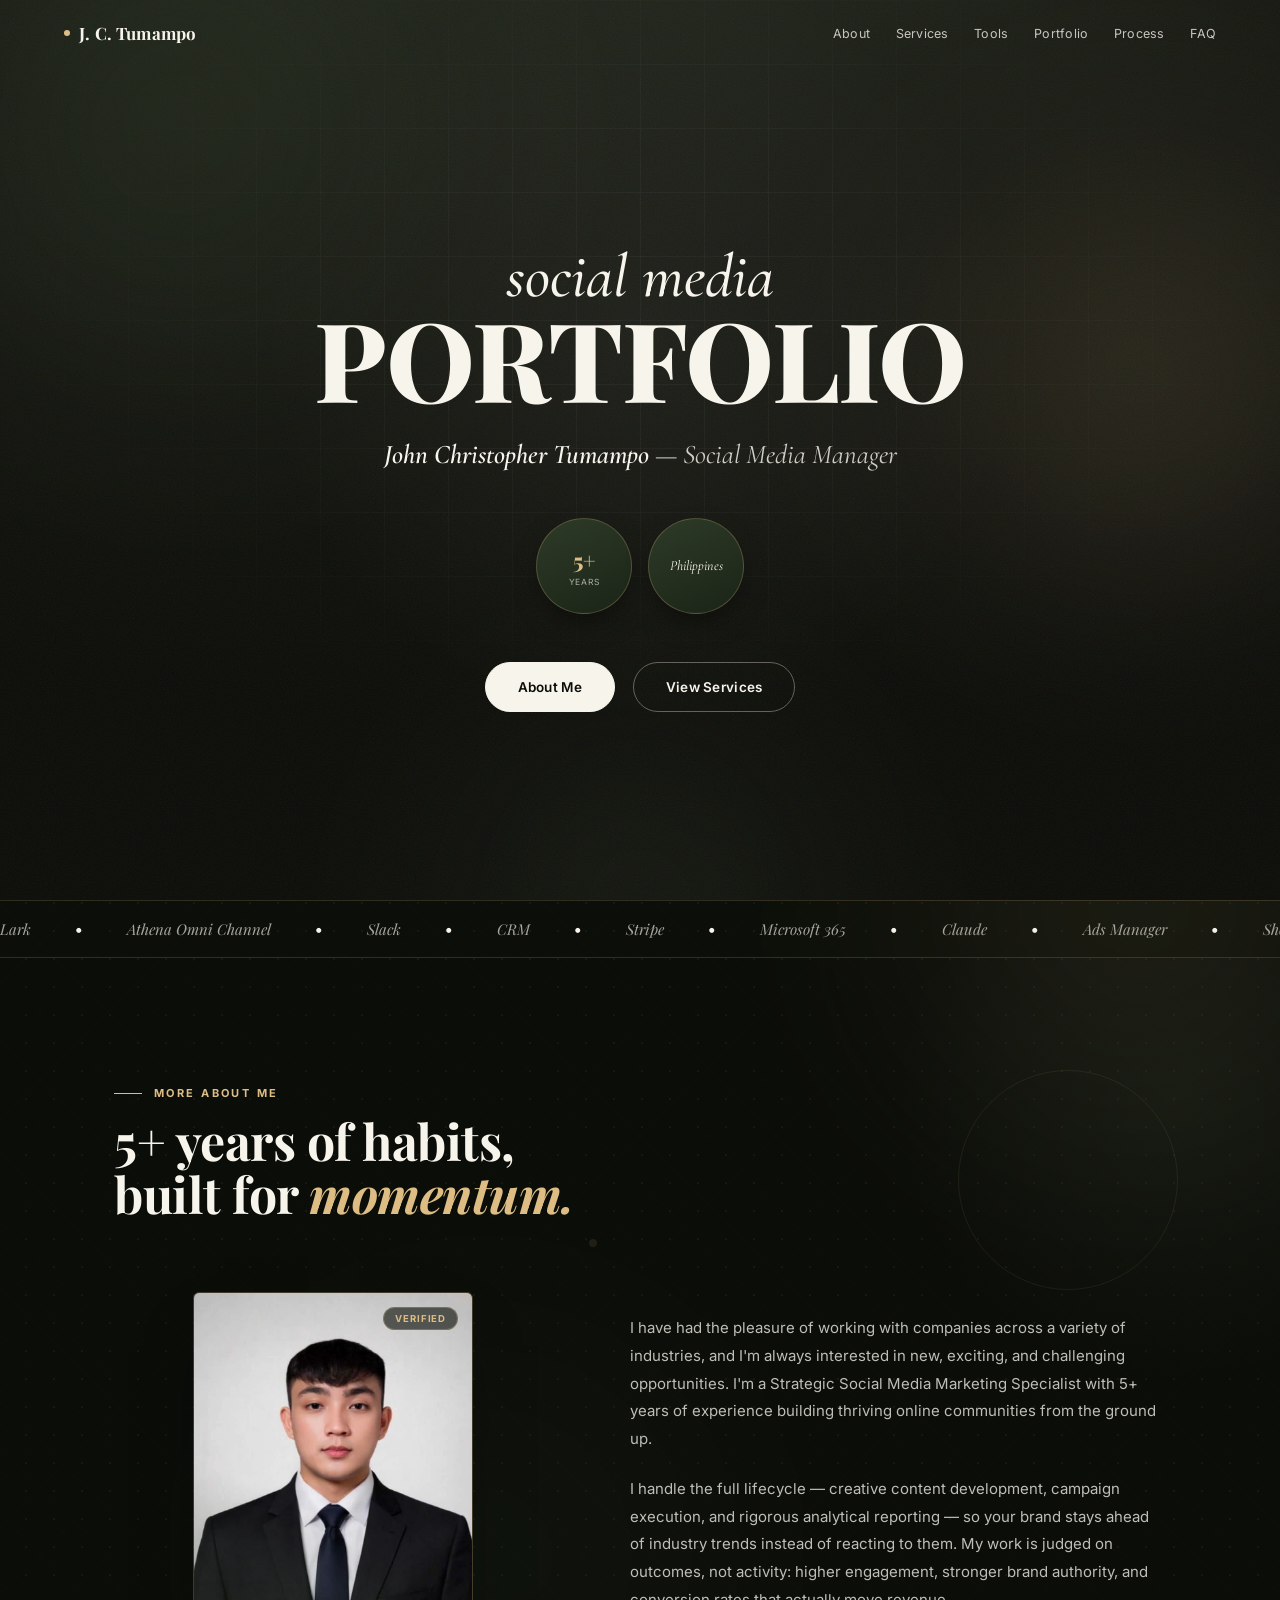
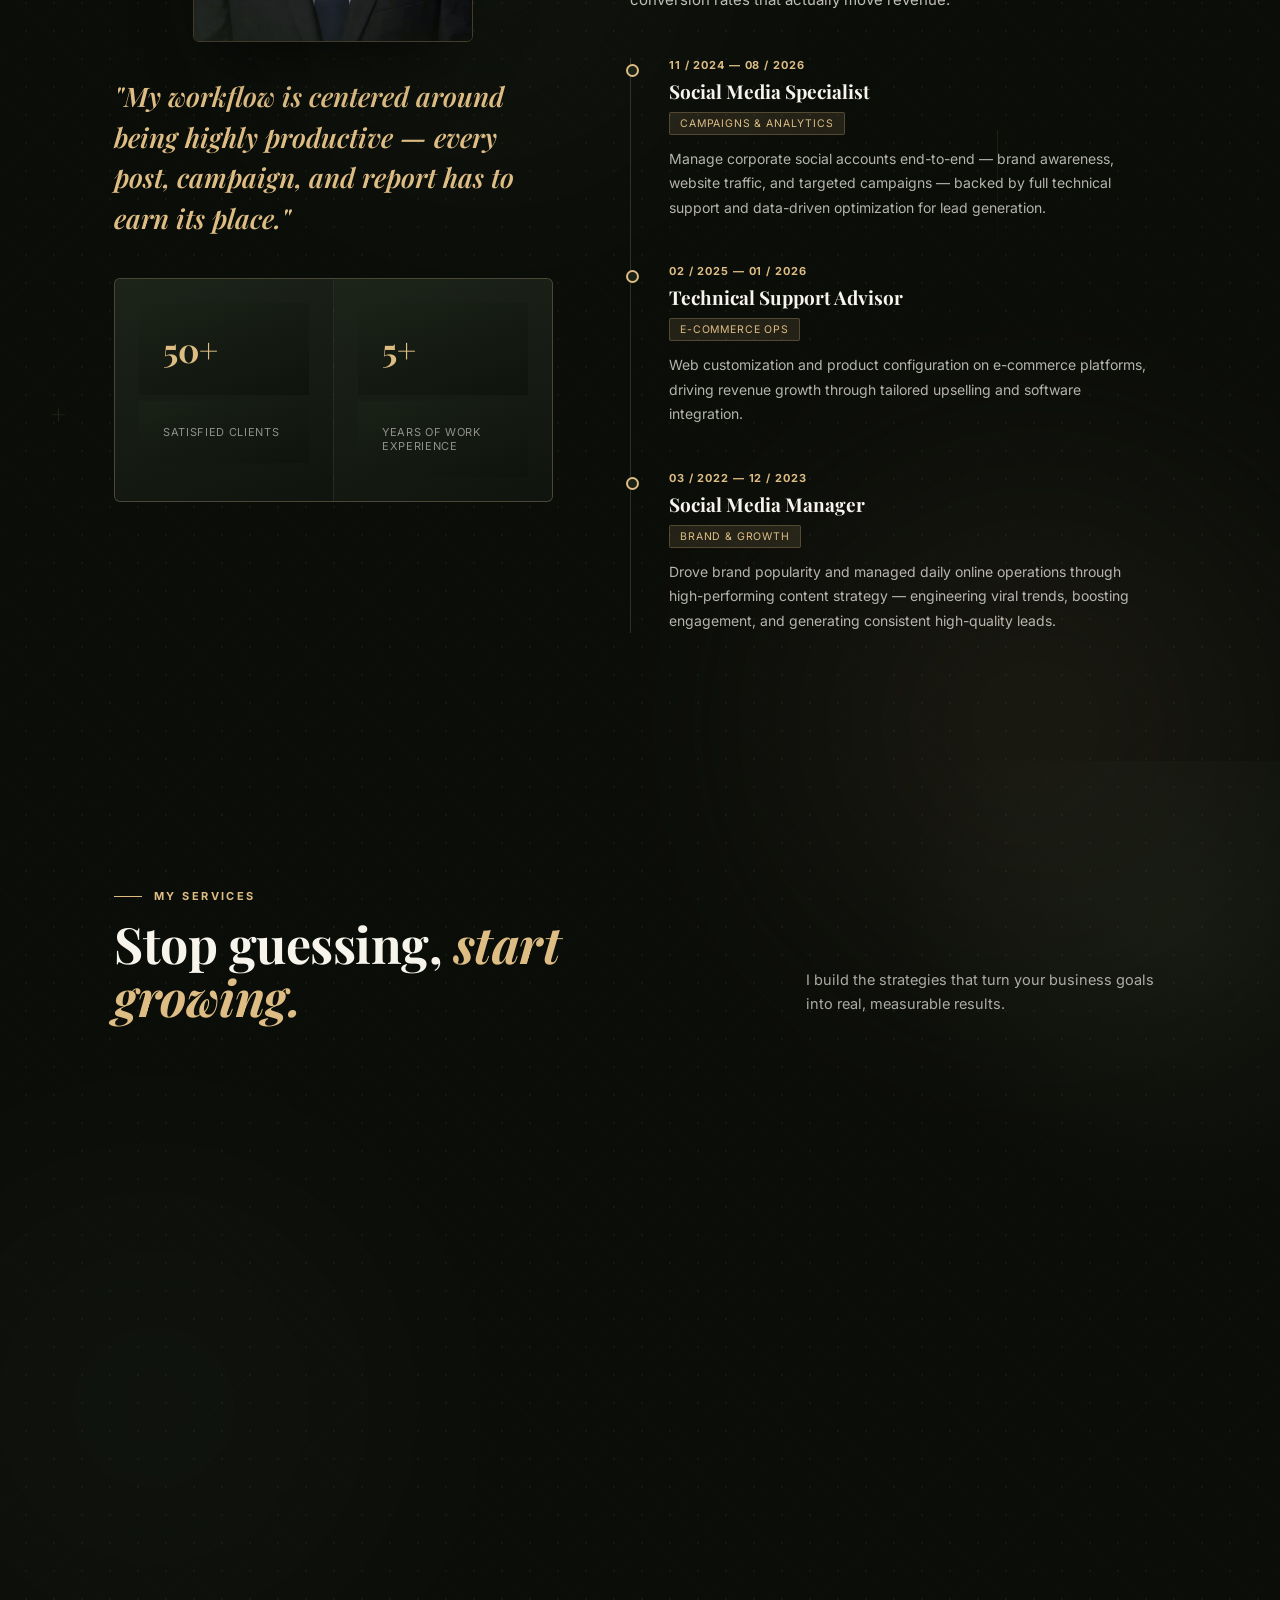
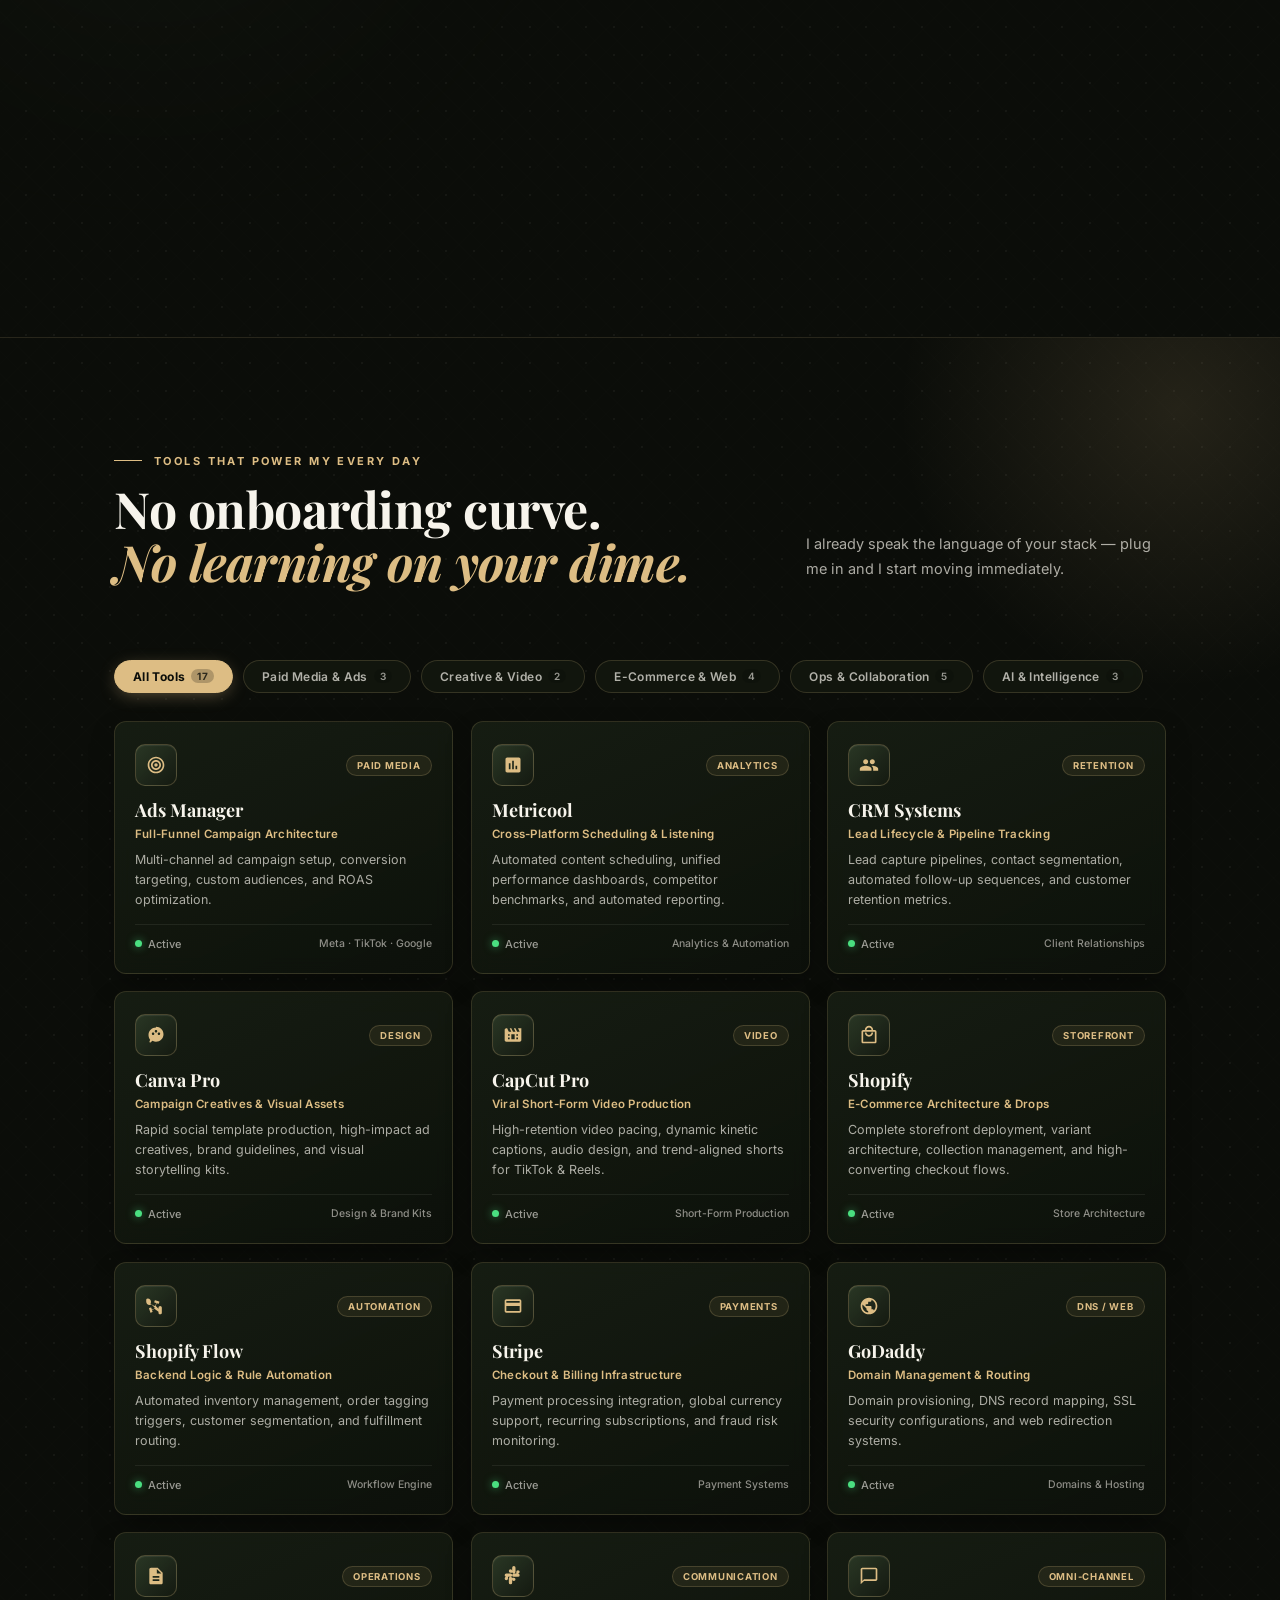
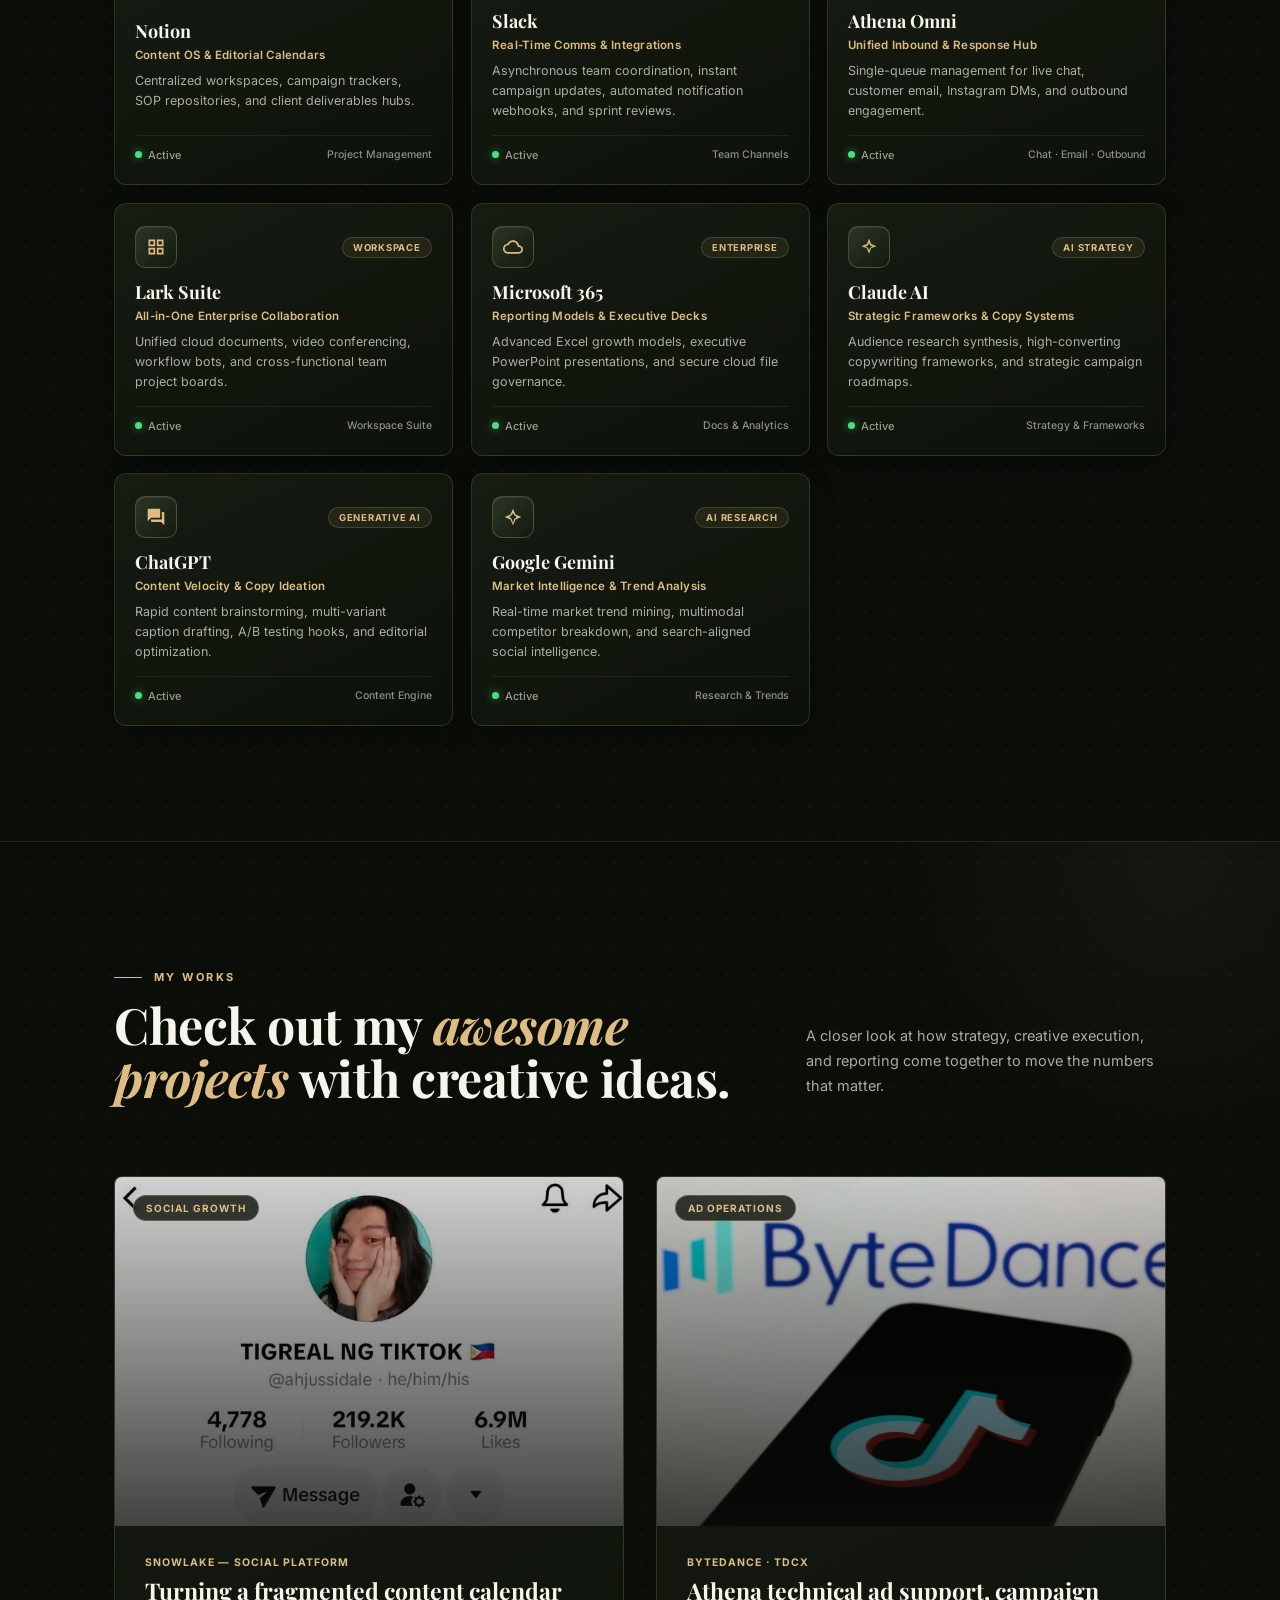
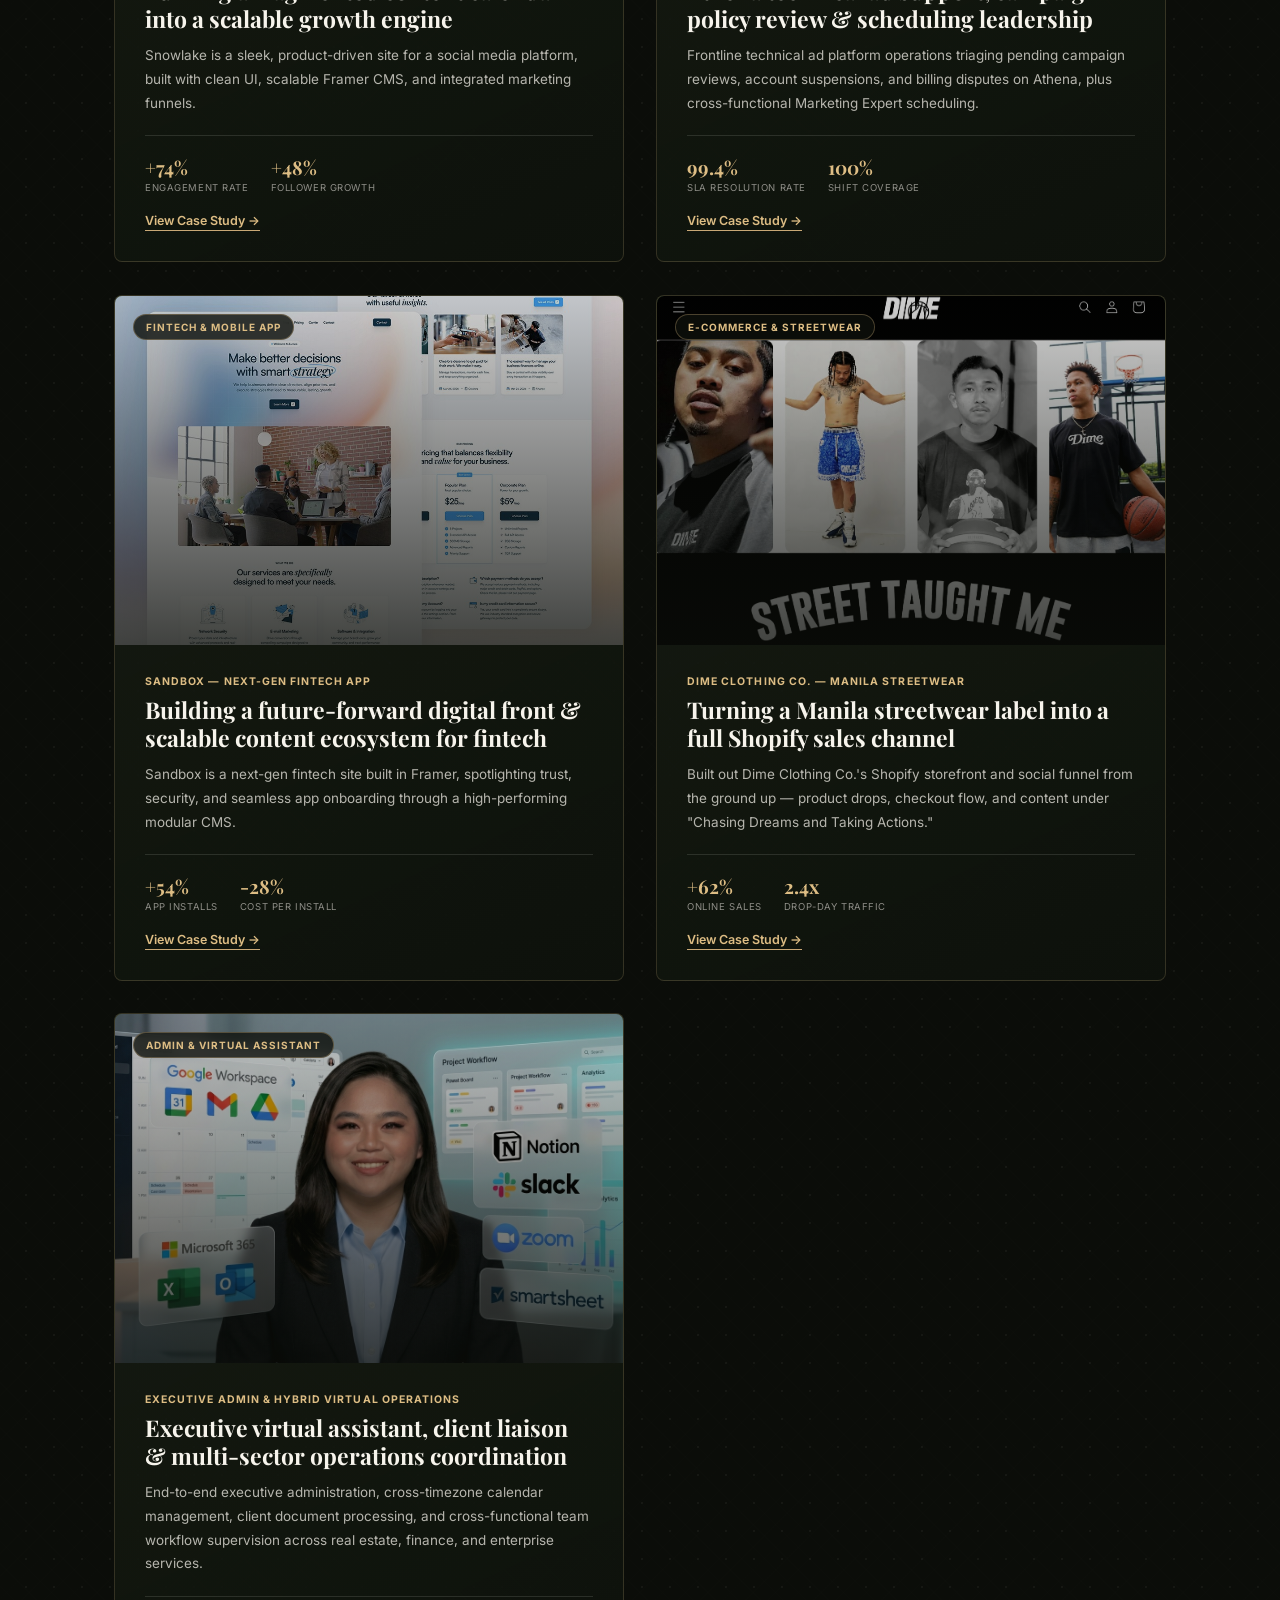
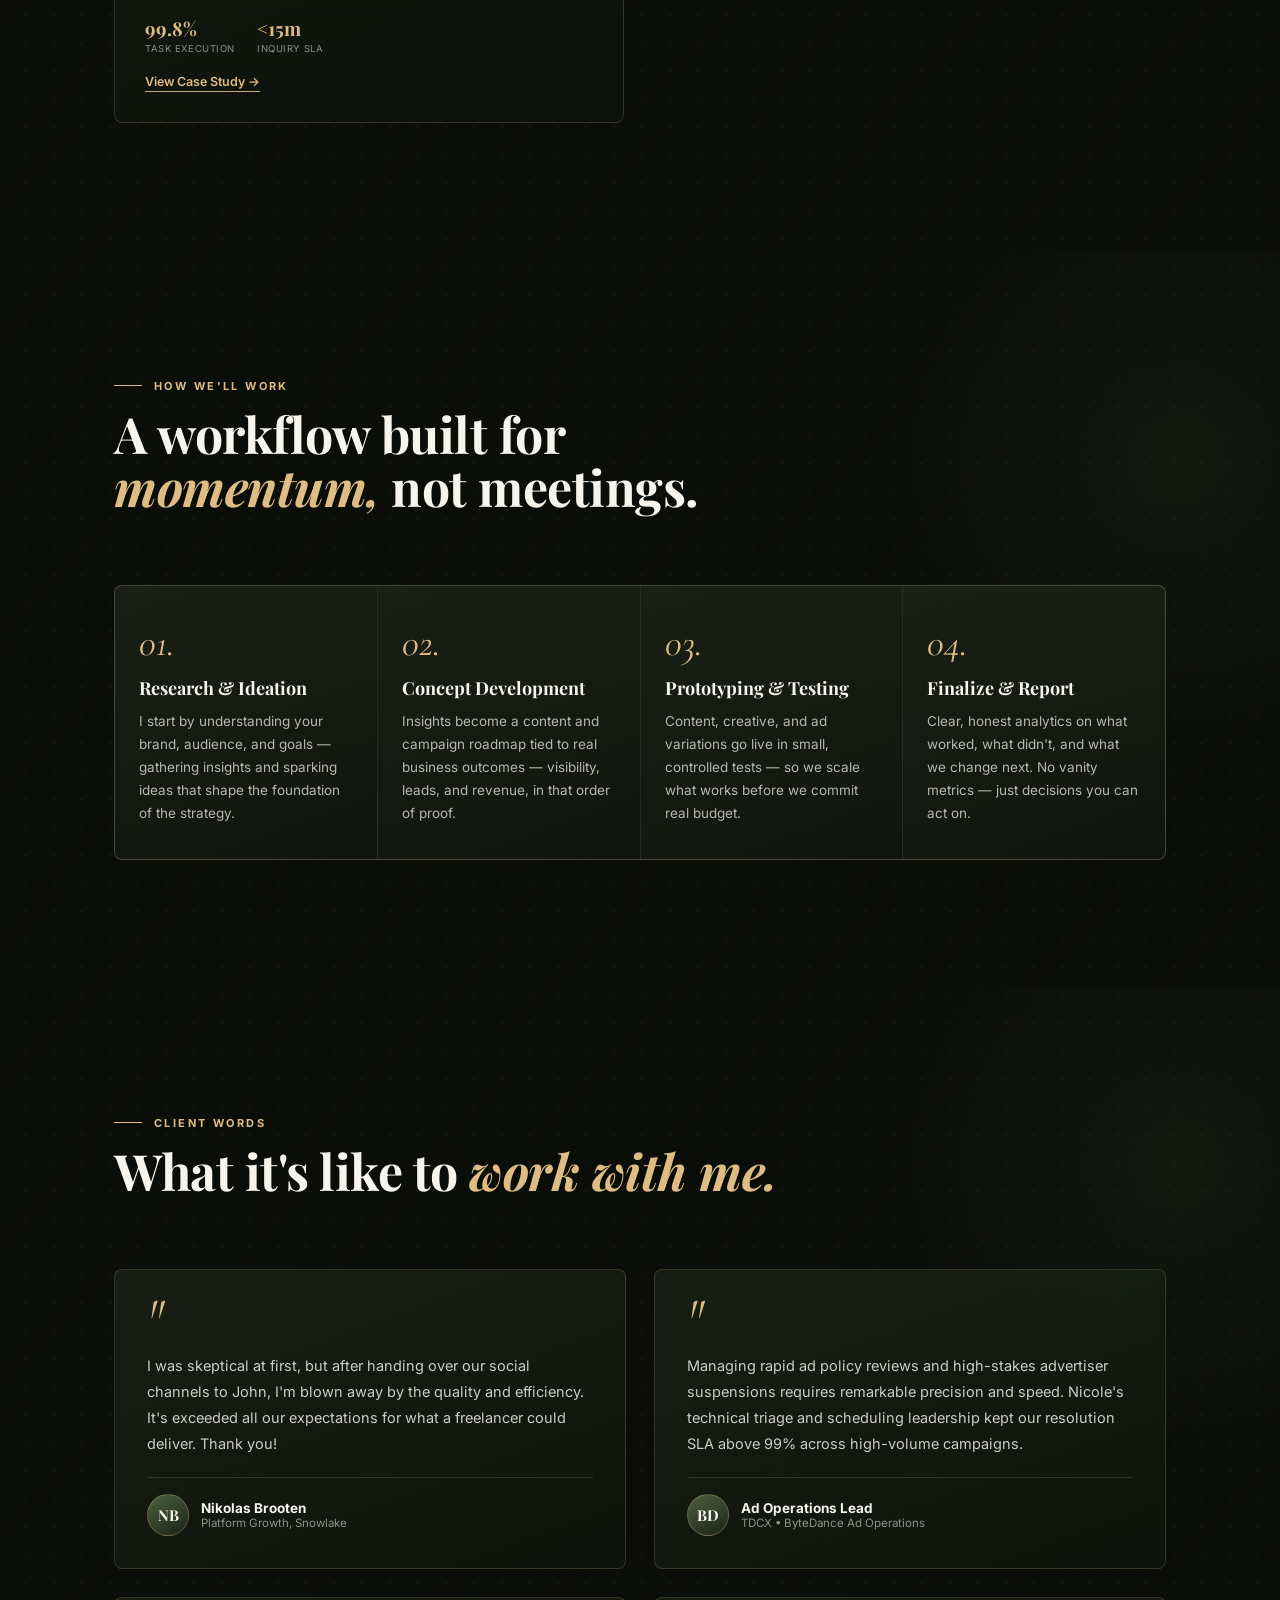
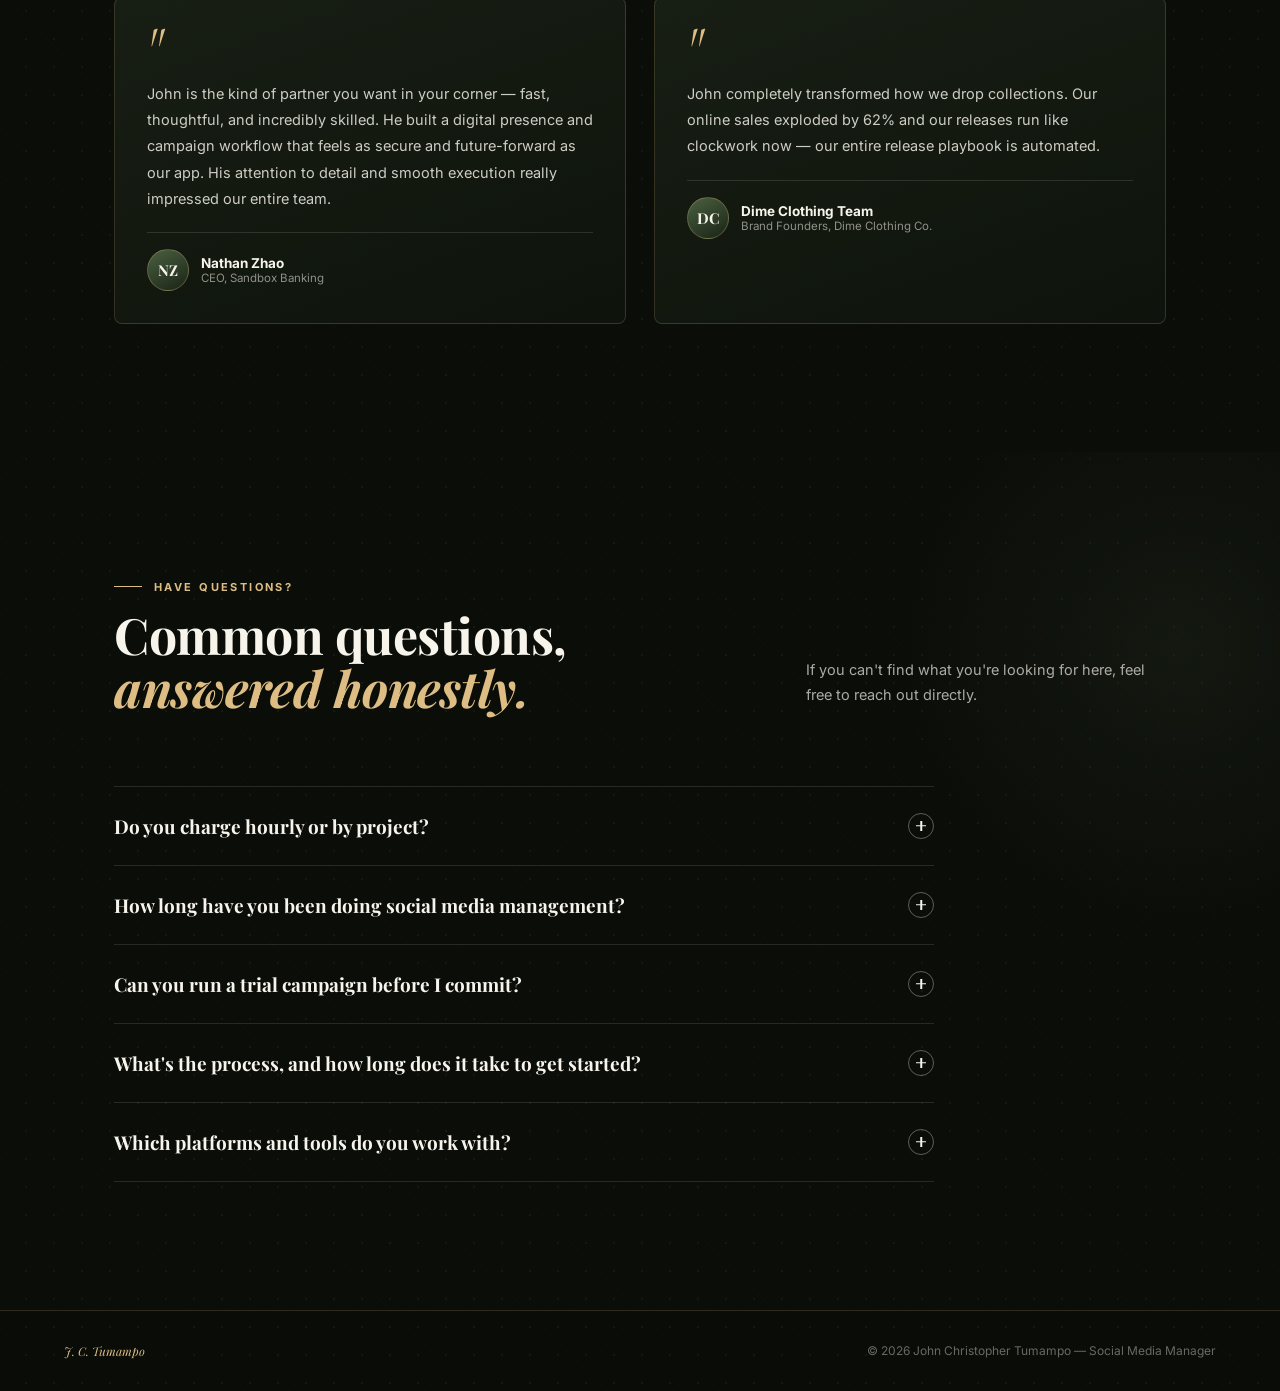
==== index.html @ a12c19e8 "commit" ====
<!DOCTYPE html>
<html lang="en">
<head>
<meta charset="UTF-8">
<meta name="viewport" content="width=device-width, initial-scale=1.0">
<title>John Christopher Tumampo — Social Media Manager</title>
<meta name="description" content="John Christopher Tumampo — freelance Social Media Manager based in the Philippines. Strategy, growth systems, and campaign execution that turn attention into revenue.">
<link rel="preconnect" href="https://fonts.googleapis.com">
<link rel="preconnect" href="https://fonts.gstatic.com" crossorigin>
<link href="https://fonts.googleapis.com/css2?family=Playfair+Display:ital,wght@0,500;0,600;0,700;0,800;1,500;1,600&family=Inter:wght@400;500;600;700;800&family=Cormorant+Garamond:ital,wght@0,500;1,500&display=swap" rel="stylesheet">
<style>
:root{
  --ink:#0B0D09;
  --dark-base:#0B0D09;
  --dark-surface:#141812;
  --dark-card:rgba(24,30,20,.85);
  --moss:#4A6140;
  --moss-light:#68865B;
  --moss-deep:#1A2316;
  --paper:#0B0D09;
  --paper-white:#F7F4EC;
  --brass:#C9A876;
  --brass-bright:#DDBD84;
  --text-main:#F7F4EC;
  --text-muted:rgba(247,244,236,.76);
  --text-sub:rgba(247,244,236,.55);
  --line:rgba(247,244,236,.12);
  --line-lt:rgba(247,244,236,.18);
  --line-brass:rgba(221,189,132,.22);
  --display:'Playfair Display', serif;
  --script:'Cormorant Garamond', serif;
  --body:'Inter', sans-serif;
  --ease:cubic-bezier(.19,1,.22,1);
}
*{margin:0;padding:0;box-sizing:border-box}
html{scroll-behavior:smooth}
body{
  background:#0B0D09;
  color:var(--text-main);
  font-family:var(--body);
  -webkit-font-smoothing:antialiased;
  overflow-x:hidden;
  position:relative;
}
::selection{background:var(--brass-bright);color:var(--ink)}
img{max-width:100%;display:block}
a{color:inherit;text-decoration:none}
button{font-family:inherit}

@media (prefers-reduced-motion: reduce){
  *,*::before,*::after{animation-duration:.01ms!important;transition-duration:.01ms!important}
}

.wrap{max-width:1180px;margin:0 auto;padding:0 clamp(24px,5vw,64px)}

/* ============ global ambient background (unified dark atmosphere) ============ */
.bg-ambient{position:absolute;top:0;left:0;right:0;height:100%;z-index:0;pointer-events:none;overflow:hidden}
.bg-ambient .dotgrid{position:absolute;inset:-10%;
  background-image:radial-gradient(rgba(247,244,236,.14) 1.2px, transparent 1.2px);
  background-size:28px 28px;opacity:.32}
.bg-ambient .weave{position:absolute;inset:-10%;opacity:.22;
  background-image:repeating-linear-gradient(45deg, rgba(247,244,236,.025) 0px, rgba(247,244,236,.025) 1px, transparent 1px, transparent 16px),
    repeating-linear-gradient(-45deg, rgba(247,244,236,.02) 0px, rgba(247,244,236,.02) 1px, transparent 1px, transparent 16px)}
.bg-ambient .blob{position:absolute;border-radius:50%;filter:blur(110px);opacity:.42}
.bg-ambient .blob-1{width:56vw;height:56vw;left:-16vw;top:6vh;background:radial-gradient(circle, rgba(58,74,50,.55), transparent 70%);
  animation:bgDrift1 34s ease-in-out infinite}
.bg-ambient .blob-2{width:50vw;height:50vw;right:-14vw;top:65vh;background:radial-gradient(circle, rgba(201,168,118,.3), transparent 70%);
  animation:bgDrift2 40s ease-in-out infinite}
.bg-ambient .blob-3{width:46vw;height:46vw;left:15vw;top:140vh;background:radial-gradient(circle, rgba(58,74,50,.45), transparent 70%);
  animation:bgDrift3 36s ease-in-out infinite}
.bg-ambient .blob-4{width:54vw;height:54vw;right:-8vw;top:220vh;background:radial-gradient(circle, rgba(201,168,118,.28), transparent 70%);
  animation:bgDrift1 38s ease-in-out infinite reverse}
.bg-ambient .blob-5{width:48vw;height:48vw;left:-12vw;top:300vh;background:radial-gradient(circle, rgba(58,74,50,.45), transparent 70%);
  animation:bgDrift2 44s ease-in-out infinite}
@keyframes bgDrift1{0%,100%{transform:translate(0,0) scale(1)}50%{transform:translate(5vw,4vh) scale(1.1)}}
@keyframes bgDrift2{0%,100%{transform:translate(0,0) scale(1)}50%{transform:translate(-4vw,-5vh) scale(1.08)}}
@keyframes bgDrift3{0%,100%{transform:translate(0,0) scale(1)}50%{transform:translate(4vw,-4vh) scale(1.12)}}

/* ============ texture layer ============ */
.grain{position:fixed;inset:0;pointer-events:none;z-index:200;opacity:.04;mix-blend-mode:overlay;
  background-image:url("data:image/svg+xml,%3Csvg xmlns='http://www.w3.org/2000/svg' width='120' height='120'%3E%3Cfilter id='n'%3E%3CfeTurbulence type='fractalNoise' baseFrequency='0.85' numOctaves='2' stitchTiles='stitch'/%3E%3C/filter%3E%3Crect width='100%25' height='100%25' filter='url(%23n)'/%3E%3C/svg%3E")}

/* ============ nav ============ */
.nav{position:fixed;top:0;left:0;right:0;z-index:100;
  display:flex;align-items:center;justify-content:space-between;
  padding:22px clamp(24px,5vw,64px);
  transition:background .4s var(--ease),border-color .4s var(--ease), backdrop-filter .4s, color .4s var(--ease);
  border-bottom:1px solid transparent;color:var(--paper-white)
}
.nav.scrolled{background:rgba(11,13,9,.88);backdrop-filter:blur(16px);-webkit-backdrop-filter:blur(16px);
  border-bottom:1px solid rgba(247,244,236,.1);color:var(--paper-white)}
.nav-mark{font-family:var(--display);font-weight:700;font-size:17px;letter-spacing:.01em;display:flex;align-items:center;gap:9px}
.nav-mark .dot{width:6px;height:6px;border-radius:50%;background:var(--brass-bright);transition:background .4s var(--ease)}
.nav.scrolled .nav-mark .dot{background:var(--brass-bright)}
.nav-links{display:flex;align-items:center;gap:clamp(14px,2vw,28px)}
.nav-links a{font-size:12.5px;letter-spacing:.02em;color:inherit;opacity:.78;transition:all .25s;white-space:nowrap}
.nav-links a:hover{opacity:1;color:var(--brass-bright)}
.nav-cta{border:1px solid var(--brass-bright);padding:9px 20px;border-radius:999px;font-size:12.5px;font-weight:600;
  letter-spacing:.03em;color:var(--brass-bright);transition:all .3s var(--ease)}
.nav-cta:hover{background:var(--brass-bright);color:var(--ink)}
.nav-toggle{display:none}
@media (max-width:1080px){
  .nav-links{position:fixed;top:0;right:0;bottom:0;width:min(78vw,320px);background:rgba(14,18,13,.98);backdrop-filter:blur(18px);
    flex-direction:column;align-items:flex-start;justify-content:center;gap:24px;padding:0 40px;
    transform:translateX(100%);transition:transform .45s var(--ease);z-index:99;border-left:1px solid rgba(221,189,132,.2)}
  .nav-links.open{transform:translateX(0)}
  .nav-links a{color:var(--paper-white)!important;opacity:.82;font-size:16px}
  .nav-links .nav-cta{border-color:var(--brass-bright);color:var(--brass-bright)!important;order:99}
  .nav-toggle{display:flex;flex-direction:column;gap:5px;cursor:pointer;z-index:101;padding:6px}
  .nav-toggle span{width:22px;height:1.5px;background:currentColor;transition:all .3s}
  .nav-toggle.open span:nth-child(1){transform:translateY(6.5px) rotate(45deg)}
  .nav-toggle.open span:nth-child(2){opacity:0}
  .nav-toggle.open span:nth-child(3){transform:translateY(-6.5px) rotate(-45deg)}
}

/* ============ availability chip ============ */
.avail-chip{display:inline-flex;align-items:center;gap:9px;font-size:10.5px;font-weight:700;
  letter-spacing:.14em;text-transform:uppercase;color:var(--brass-bright);background:rgba(221,189,132,.12);
  padding:8px 16px;border-radius:999px;border:1px solid rgba(221,189,132,.25)}
.avail-chip .pulse{width:7px;height:7px;border-radius:50%;background:var(--brass-bright);position:relative}
.avail-chip .pulse::after{content:"";position:absolute;inset:-4px;border-radius:50%;border:1px solid var(--brass-bright);
  animation:pulse 2s ease-out infinite}
@keyframes pulse{0%{transform:scale(.5);opacity:1}100%{transform:scale(1.8);opacity:0}}

/* ============ hero — dark, ambient, centered ============ */
.hero{position:relative;min-height:100svh;display:flex;flex-direction:column;align-items:center;justify-content:center;
  padding:150px clamp(20px,5vw,64px) 90px;overflow:hidden;
  background:radial-gradient(ellipse 140% 90% at 50% -10%, #22271c 0%, #14160f 42%, #0B0C08 100%);
  text-align:center;isolation:isolate}

/* animated smoke/grain layers */
.hero-fx{position:absolute;inset:0;z-index:0;pointer-events:none;overflow:hidden}
.hero-fx .smoke{position:absolute;border-radius:50%;filter:blur(70px);opacity:.55;mix-blend-mode:screen}
.hero-fx .smoke-1{width:56vw;height:56vw;left:-14vw;top:-18vw;background:radial-gradient(circle,rgba(58,74,50,.55),transparent 70%);
  animation:drift1 26s ease-in-out infinite}
.hero-fx .smoke-2{width:46vw;height:46vw;right:-12vw;top:6vw;background:radial-gradient(circle,rgba(201,168,118,.28),transparent 70%);
  animation:drift2 32s ease-in-out infinite}
.hero-fx .smoke-3{width:40vw;height:40vw;left:30vw;bottom:-20vw;background:radial-gradient(circle,rgba(58,74,50,.4),transparent 70%);
  animation:drift3 22s ease-in-out infinite}
@keyframes drift1{0%,100%{transform:translate(0,0) scale(1)}50%{transform:translate(6vw,4vw) scale(1.12)}}
@keyframes drift2{0%,100%{transform:translate(0,0) scale(1)}50%{transform:translate(-5vw,5vw) scale(1.08)}}
@keyframes drift3{0%,100%{transform:translate(0,0) scale(1)}50%{transform:translate(3vw,-3vw) scale(1.1)}}
.hero-fx .grid-fade{position:absolute;inset:0;
  background-image:linear-gradient(rgba(247,244,236,.035) 1px,transparent 1px),linear-gradient(90deg,rgba(247,244,236,.035) 1px,transparent 1px);
  background-size:64px 64px;
  mask-image:radial-gradient(ellipse 70% 60% at 50% 35%, #000 30%, transparent 75%)}
.hero-fx .spot{position:absolute;width:900px;height:900px;left:50%;top:38%;transform:translate(-50%,-50%);
  background:radial-gradient(circle, rgba(247,244,236,.05), transparent 60%);pointer-events:none}
.hero-fx .noise{position:absolute;inset:0;opacity:.05;mix-blend-mode:overlay;
  background-image:url("data:image/svg+xml,%3Csvg xmlns='http://www.w3.org/2000/svg' width='120' height='120'%3E%3Cfilter id='n'%3E%3CfeTurbulence type='fractalNoise' baseFrequency='0.85' numOctaves='2' stitchTiles='stitch'/%3E%3C/filter%3E%3Crect width='100%25' height='100%25' filter='url(%23n)'/%3E%3C/svg%3E")}

/* floating particles */
.hero-particle{position:absolute;border-radius:50%;background:var(--brass-bright);pointer-events:none;opacity:0}
@keyframes floatUp{
  0%{transform:translateY(0) translateX(0);opacity:0}
  10%{opacity:.7}
  90%{opacity:.4}
  100%{transform:translateY(-120px) translateX(var(--dx,20px));opacity:0}
}

.hero h1{position:relative;z-index:3;font-family:var(--display);font-weight:800;line-height:.94;letter-spacing:-.015em;
  font-size:clamp(46px,8.6vw,118px);margin-top:0;color:var(--paper-white);
  opacity:0;animation:rise .9s var(--ease) forwards .1s}
.hero h1 .script{display:block;font-style:italic;font-family:var(--script);font-weight:500;font-size:.56em;
  color:var(--paper-white);letter-spacing:0}
.hero h1 .lit{color:var(--brass-bright)}

.hero-lede{position:relative;z-index:3;margin-top:26px;font-family:var(--script);font-style:italic;
  font-size:clamp(19px,2.3vw,27px);line-height:1.4;color:rgba(247,244,236,.82);
  max-width:640px;opacity:0;animation:rise .9s var(--ease) forwards .26s}
.hero-lede b{font-style:italic;font-weight:600;color:var(--paper-white)}

.hero-stats-row{position:relative;z-index:3;display:flex;align-items:center;justify-content:center;gap:16px;
  margin-top:44px;flex-wrap:wrap;opacity:0;animation:rise .9s var(--ease) forwards .4s}
.hero-stat-circle{width:96px;height:96px;border-radius:50%;background:linear-gradient(155deg, #2D3A27, #1A2316);
  display:flex;flex-direction:column;align-items:center;justify-content:center;flex-shrink:0;
  box-shadow:0 12px 30px -10px rgba(0,0,0,.6);border:1px solid rgba(221,189,132,.25);transition:transform .4s var(--ease);cursor:default}
.hero-stat-circle:hover{transform:translateY(-6px) scale(1.04);border-color:var(--brass-bright)}
.hero-stat-circle .num{font-family:var(--display);font-weight:800;font-size:22px;color:var(--brass-bright)}
.hero-stat-circle .lbl{font-size:8.5px;letter-spacing:.08em;text-transform:uppercase;color:rgba(247,244,236,.65);margin-top:2px}
.hero-stat-circle.script{background:linear-gradient(155deg, #2D3A27, #1A2316);font-family:var(--script);
  font-style:italic;font-size:14px;color:var(--paper-white);padding:8px}

.hero-actions{position:relative;z-index:3;margin-top:48px;display:flex;align-items:center;gap:18px;flex-wrap:wrap;justify-content:center;
  opacity:0;animation:rise .9s var(--ease) forwards .52s}
.hero-actions .btn-solid{background:var(--paper-white);color:var(--ink);border-color:var(--paper-white);
  border-radius:999px;padding:16px 32px}
.hero-actions .btn-solid:hover{background:transparent;color:var(--paper-white);border-color:rgba(247,244,236,.6)}
.hero-actions .btn-outline{border:1px solid rgba(247,244,236,.35);color:var(--paper-white);border-radius:999px;
  padding:16px 32px;font-size:13.5px;font-weight:600;letter-spacing:.02em;transition:all .35s var(--ease)}
.hero-actions .btn-outline:hover{border-color:var(--brass-bright);color:var(--brass-bright);background:rgba(221,189,132,.08)}

.scroll-cue{position:absolute;bottom:28px;left:50%;transform:translateX(-50%);z-index:3;
  display:flex;flex-direction:column;align-items:center;gap:10px;opacity:0;animation:fadeIn 1s var(--ease) forwards 1.1s}
.scroll-cue span{font-size:9.5px;letter-spacing:.18em;text-transform:uppercase;color:rgba(247,244,236,.5)}
.scroll-cue .line{width:1px;height:34px;background:linear-gradient(rgba(247,244,236,.5),transparent);position:relative;overflow:hidden}
.scroll-cue .line::after{content:"";position:absolute;top:-100%;left:0;width:100%;height:100%;background:var(--brass-bright);
  animation:scrollLine 2.2s ease-in-out infinite}
@keyframes scrollLine{0%{top:-100%}60%{top:100%}100%{top:100%}}

.btn-solid{background:var(--paper-white);color:var(--ink);padding:15px 30px;border-radius:999px;
  font-size:13.5px;font-weight:600;letter-spacing:.02em;transition:all .35s var(--ease);
  display:inline-flex;align-items:center;gap:10px;border:1px solid var(--paper-white);cursor:pointer}
.btn-solid:hover{background:transparent;color:var(--paper-white)}
.btn-text{font-size:13.5px;font-weight:600;letter-spacing:.02em;display:inline-flex;align-items:center;gap:8px;
  border-bottom:1px solid var(--brass-bright);color:var(--paper-white);padding-bottom:3px;transition:opacity .3s}
.btn-text:hover{opacity:.7}

@keyframes rise{to{opacity:1;transform:none}}
.hero-lede,.hero-stats-row,.hero-actions{transform:translateY(18px)}
.hero h1{transform:translateY(24px)}
@keyframes fadeIn{to{opacity:1}}

@media (max-width:640px){
  .hero-stat-circle{width:78px;height:78px}
}

/* ============ marquee tools strip ============ */
.marquee-strip{background:rgba(12,15,10,.95);color:var(--paper-white);padding:18px 0;overflow:hidden;
  border-top:1px solid rgba(221,189,132,.18);border-bottom:1px solid rgba(221,189,132,.18)}
.marquee-track{display:flex;width:max-content;animation:scroll 38s linear infinite;gap:0}
.marquee-track:hover{animation-play-state:paused}
.marquee-seg{display:flex;align-items:center;gap:44px;padding-right:44px}
.marquee-seg span{font-family:var(--display);font-style:italic;font-size:15px;color:rgba(247,244,236,.65);
  white-space:nowrap;display:flex;align-items:center;gap:44px}
.marquee-seg span b{font-style:normal;font-weight:700;color:var(--brass-bright);font-family:var(--body);
  font-size:11.5px;letter-spacing:.1em;text-transform:uppercase}
@keyframes scroll{to{transform:translateX(-50%)}}

/* ============ section scaffolding ============ */
section{position:relative;padding:clamp(80px,10vw,140px) 0;overflow:hidden}
section::before{content:"";position:absolute;width:44vw;height:44vw;border-radius:50%;pointer-events:none;
  background:radial-gradient(circle, rgba(58,74,50,.18), transparent 70%);z-index:0;
  top:-10%;right:-14%;animation:sectionDrift 30s ease-in-out infinite}
section.toolkit::before{background:radial-gradient(circle, rgba(221,189,132,.12), transparent 70%)}
@keyframes sectionDrift{0%,100%{transform:translate(0,0)}50%{transform:translate(-4%,5%)}}
section > .wrap{position:relative;z-index:1}
.sec-head{display:flex;align-items:flex-end;justify-content:space-between;gap:24px;margin-bottom:clamp(48px,6vw,72px);
  flex-wrap:wrap}
.sec-eyebrow{display:flex;align-items:center;gap:12px;font-size:11px;font-weight:700;letter-spacing:.22em;
  text-transform:uppercase;color:var(--brass-bright)}
.sec-eyebrow::before{content:"";width:28px;height:1px;background:var(--brass-bright);transition:width .5s var(--ease)}
.sec-head:hover .sec-eyebrow::before{width:44px}
.sec-title{font-family:var(--display);font-weight:700;font-size:clamp(30px,4vw,50px);line-height:1.06;
  letter-spacing:-.01em;margin-top:14px;max-width:640px;color:var(--paper-white)}
.sec-title em{font-style:italic;color:var(--brass-bright)}
.sec-sub{max-width:360px;font-size:14.5px;line-height:1.7;color:rgba(247,244,236,.68);padding-bottom:6px}

.reveal{opacity:0;transform:translateY(28px);transition:opacity .8s var(--ease),transform .8s var(--ease)}
.reveal.on{opacity:1;transform:none}

/* ============ about ============ */
.about{background:transparent;position:relative;overflow:hidden}
.about-fx{position:absolute;inset:0;z-index:0;pointer-events:none;overflow:hidden}
.af{position:absolute;opacity:.35}
.af-ring{width:220px;height:220px;border-radius:50%;border:1px solid rgba(221,189,132,.25);
  top:8%;right:8%;animation:afDrift1 24s ease-in-out infinite}
.af-plus{top:74%;left:4%;font-family:var(--display);font-size:26px;font-weight:700;color:rgba(221,189,132,.35);
  animation:afDrift2 18s ease-in-out infinite}
.af-dot{width:8px;height:8px;border-radius:50%;background:rgba(221,189,132,.3);
  top:20%;left:46%;animation:afDrift3 20s ease-in-out infinite}
.af-line{width:1px;height:120px;background:linear-gradient(rgba(221,189,132,.3), transparent);
  top:55%;right:22%;animation:afDrift1 26s ease-in-out infinite reverse}
@keyframes afDrift1{0%,100%{transform:translate(0,0) rotate(0deg)}50%{transform:translate(-14px,16px) rotate(6deg)}}
@keyframes afDrift2{0%,100%{transform:translate(0,0)}50%{transform:translate(10px,-14px)}}
@keyframes afDrift3{0%,100%{transform:translate(0,0) scale(1)}50%{transform:translate(-10px,10px) scale(1.4)}}
@media (max-width:820px){.af-ring{width:140px;height:140px}}
.about-grid{display:grid;grid-template-columns:.9fr 1.1fr;gap:clamp(40px,6vw,90px);align-items:start;position:relative;z-index:1}
.about-photo{position:relative;width:100%;max-width:280px;aspect-ratio:4/5;border-radius:6px;overflow:hidden;
  margin:0 auto 34px auto;box-shadow:0 30px 60px -24px rgba(0,0,0,.6);border:1px solid rgba(221,189,132,.25)}
.about-photo img{width:100%;height:100%;object-fit:cover;object-position:center;display:block;filter:grayscale(.04) contrast(1.04);
  transition:transform .6s var(--ease),filter .6s var(--ease)}
.about-photo:hover img{transform:scale(1.04);filter:grayscale(0) contrast(1.06)}
.about-photo::after{content:"";position:absolute;inset:0;pointer-events:none;
  background:linear-gradient(200deg, transparent 60%, rgba(58,74,50,.35) 100%)}
.about-photo::before{content:"Verified";position:absolute;top:14px;right:14px;z-index:2;font-size:9.5px;
  letter-spacing:.1em;text-transform:uppercase;font-weight:700;color:var(--brass-bright);
  background:rgba(18,20,15,.65);backdrop-filter:blur(6px);padding:5px 11px;border-radius:999px;
  border:1px solid rgba(221,189,132,.3)}
.about-lead{font-family:var(--display);font-weight:600;font-style:italic;font-size:clamp(21px,2.2vw,27px);
  line-height:1.5;color:var(--brass-bright)}
.about-body{margin-top:22px;font-size:15px;line-height:1.85;color:rgba(247,244,236,.76)}
.about-stats{display:grid;grid-template-columns:1fr 1fr;gap:1px;background:rgba(247,244,236,.12);margin-top:40px;
  border:1px solid rgba(221,189,132,.2);border-radius:6px;overflow:hidden}
.about-stats div{background:linear-gradient(160deg, rgba(26,34,22,.8), rgba(15,19,13,.95));padding:24px;transition:all .35s var(--ease)}
.about-stats div:hover{background:rgba(35,46,30,.95);transform:translateY(-2px)}
.about-stats .num{font-family:var(--display);font-size:clamp(26px,2.6vw,34px);font-weight:700;color:var(--brass-bright)}
.about-stats .lbl{margin-top:6px;font-size:11px;letter-spacing:.06em;text-transform:uppercase;color:rgba(247,244,236,.55)}

.timeline{border-left:1px solid rgba(247,244,236,.15);padding-left:clamp(24px,3vw,40px);display:flex;flex-direction:column;gap:0}
.tl-item{position:relative;padding-bottom:clamp(32px,4vw,44px)}
.tl-item:last-child{padding-bottom:0}
.tl-item::before{content:"";position:absolute;left:calc(-1 * clamp(24px,3vw,40px) - 5px);top:6px;
  width:9px;height:9px;border-radius:50%;background:var(--moss-deep);border:2px solid var(--brass-bright)}
.tl-dates{font-family:var(--body);font-size:11px;letter-spacing:.08em;text-transform:uppercase;color:var(--brass-bright);font-weight:700}
.tl-role{font-family:var(--display);font-weight:700;font-size:19px;margin-top:6px;color:var(--paper-white)}
.tl-tag{display:inline-block;margin-top:8px;font-size:10.5px;letter-spacing:.08em;text-transform:uppercase;
  color:var(--brass-bright);background:rgba(221,189,132,.12);border:1px solid rgba(221,189,132,.25);padding:4px 10px;border-radius:2px}
.tl-desc{margin-top:12px;font-size:14px;line-height:1.75;color:rgba(247,244,236,.72);max-width:480px}

/* ============ services — capability index ============ */
.services{background:transparent}
.svc-list{display:flex;flex-direction:column;border-top:1px solid rgba(247,244,236,.12)}
.svc-row{display:grid;grid-template-columns:80px 1.1fr 1.5fr;gap:32px;padding:clamp(28px,3.4vw,40px) 0;
  border-bottom:1px solid rgba(247,244,236,.12);align-items:start;transition:padding-left .5s var(--ease),background .5s var(--ease)}
.svc-row:hover{padding-left:14px;background:rgba(221,189,132,.04)}
.svc-idx{font-family:var(--display);font-weight:700;font-size:15px;color:var(--brass-bright);padding-top:4px}
.svc-name{font-family:var(--display);font-weight:700;font-size:clamp(22px,2.4vw,29px);line-height:1.15;color:var(--paper-white)}
.svc-name span{display:block;font-style:italic;font-family:var(--script);color:var(--brass-bright);font-size:1.1em;margin-top:2px}
.svc-desc{font-size:14.5px;line-height:1.8;color:rgba(247,244,236,.72);padding-top:6px}
@media (max-width:760px){
  .svc-row{grid-template-columns:40px 1fr;grid-template-areas:"idx name" "desc desc"}
  .svc-idx{grid-area:idx}.svc-name{grid-area:name}.svc-desc{grid-area:desc;margin-top:14px;padding-top:0}
}

/* ============ tools / stack showcase ============ */
.toolkit{background:transparent;position:relative;padding:clamp(80px,9vw,130px) 0;border-top:1px solid rgba(221,189,132,.14);border-bottom:1px solid rgba(221,189,132,.14)}
.toolkit .sec-eyebrow{color:var(--brass-bright)}
.toolkit .sec-eyebrow::before{background:var(--brass-bright)}
.toolkit .sec-title{color:var(--paper-white)}
.toolkit .sec-sub{color:rgba(247,244,236,.68)}

.tool-filter-bar{display:flex;flex-wrap:wrap;gap:10px;margin:32px 0 28px 0;align-items:center}
.tool-filter-btn{padding:8px 18px;border-radius:999px;font-size:12px;font-weight:600;letter-spacing:.03em;
  background:rgba(20,26,17,.7);backdrop-filter:blur(6px);-webkit-backdrop-filter:blur(6px);
  color:rgba(247,244,236,.7);border:1px solid rgba(221,189,132,.18);cursor:pointer;
  transition:all .3s var(--ease);display:inline-flex;align-items:center;gap:6px}
.tool-filter-btn:hover{color:var(--paper-white);border-color:var(--brass-bright);background:rgba(35,46,30,.8);transform:translateY(-1px)}
.tool-filter-btn.active{background:var(--brass-bright);color:var(--ink);border-color:var(--brass-bright);font-weight:700;box-shadow:0 4px 18px -4px rgba(221,189,132,.45)}
.tool-filter-btn .filter-count{font-size:10px;opacity:.85;padding:1px 6px;border-radius:999px;background:rgba(0,0,0,.15)}
.tool-filter-btn.active .filter-count{background:rgba(0,0,0,.25);color:var(--ink)}

.tool-grid{display:grid;grid-template-columns:repeat(auto-fill,minmax(270px,1fr));gap:18px}
.tool-card{background:linear-gradient(155deg, rgba(24,32,20,.85) 0%, rgba(13,17,11,.94) 100%);
  border:1px solid rgba(221,189,132,.16);border-radius:12px;padding:22px 20px;display:flex;flex-direction:column;
  justify-content:space-between;gap:14px;position:relative;overflow:hidden;
  box-shadow:0 12px 30px -10px rgba(0,0,0,.5);backdrop-filter:blur(10px);-webkit-backdrop-filter:blur(10px);
  transition:transform .35s var(--ease),border-color .35s var(--ease),box-shadow .35s var(--ease),opacity .35s var(--ease);will-change:transform}
.tool-card:hover{transform:translateY(-5px);border-color:rgba(221,189,132,.45);box-shadow:0 20px 40px -12px rgba(0,0,0,.7),0 0 20px rgba(221,189,132,.08)}
.tool-card::before{content:"";position:absolute;inset:0;pointer-events:none;opacity:0;transition:opacity .4s var(--ease);
  background:radial-gradient(220px circle at var(--mx,50%) var(--my,50%), rgba(221,189,132,.12), transparent 70%)}
.tool-card:hover::before{opacity:1}

.tool-card-head{display:flex;align-items:center;justify-content:space-between;gap:12px}
.tool-icon-box{width:42px;height:42px;border-radius:10px;display:flex;align-items:center;justify-content:center;
  background:linear-gradient(135deg, rgba(45,58,39,.9), rgba(20,26,17,.95));
  border:1px solid rgba(221,189,132,.25);color:var(--brass-bright);flex-shrink:0;box-shadow:inset 0 1px 1px rgba(255,255,255,.08)}
.tool-icon-box svg{width:20px;height:20px;fill:currentColor}
.tool-cat-pill{font-size:9.5px;letter-spacing:.08em;text-transform:uppercase;font-weight:700;
  color:var(--brass-bright);background:rgba(221,189,132,.08);padding:4px 10px;border-radius:999px;
  border:1px solid rgba(221,189,132,.2);white-space:nowrap}

.tool-card-body{display:flex;flex-direction:column;gap:5px}
.tool-name{font-family:var(--display);font-weight:700;font-size:18px;line-height:1.2;color:var(--paper-white)}
.tool-role{font-size:11.5px;font-weight:600;color:var(--brass-bright);letter-spacing:.02em}
.tool-desc{font-size:12.5px;line-height:1.6;color:rgba(247,244,236,.68);margin-top:4px}

.tool-card-foot{display:flex;align-items:center;justify-content:space-between;gap:10px;padding-top:12px;
  border-top:1px solid rgba(247,244,236,.07);font-size:11px}
.tool-status{display:inline-flex;align-items:center;gap:6px;color:rgba(247,244,236,.6);font-size:11px;font-weight:500}
.tool-pulse-dot{width:7px;height:7px;border-radius:50%;background:#4ADE80;box-shadow:0 0 8px rgba(74,222,128,.6);
  animation:toolPulse 2.2s ease-in-out infinite}
@keyframes toolPulse{0%,100%{opacity:1;transform:scale(1)}50%{opacity:.45;transform:scale(.8)}}
.tool-spec-tag{font-size:10.5px;color:rgba(247,244,236,.55);font-weight:500;text-align:right}

/* ============ portfolio / case studies ============ */
.portfolio{background:transparent}
.case-grid{display:grid;grid-template-columns:1fr 1fr;gap:clamp(24px,3vw,32px)}
.case-card{position:relative;border:1px solid rgba(221,189,132,.18);border-radius:8px;
  background:linear-gradient(155deg, rgba(24,30,20,.85) 0%, rgba(14,18,12,.95) 100%);overflow:hidden;
  cursor:pointer;transition:transform .45s var(--ease),box-shadow .45s var(--ease),border-color .45s var(--ease);will-change:transform}
.case-card:hover{box-shadow:0 30px 60px -20px rgba(0,0,0,.6);border-color:var(--brass-bright)}
.case-card::before{content:"";position:absolute;inset:0;z-index:2;pointer-events:none;opacity:0;
  transition:opacity .4s var(--ease);
  background:radial-gradient(260px circle at var(--mx,50%) var(--my,50%), rgba(221,189,132,.18), transparent 70%)}
.case-card:hover::before{opacity:1}
.case-media{aspect-ratio:16/11;position:relative;overflow:hidden;
  background:linear-gradient(150deg,var(--moss) 0%,var(--moss-deep) 100%)}
.case-media img{width:100%;height:100%;object-fit:cover;display:block;
  transition:transform .6s var(--ease),filter .6s var(--ease);filter:brightness(.88) contrast(1.06)}
.case-card:hover .case-media img{transform:scale(1.06);filter:brightness(1) contrast(1.08)}
.case-media::after{content:"";position:absolute;inset:0;background:linear-gradient(to bottom, rgba(11,13,9,.1) 0%, rgba(11,13,9,.75) 100%);
  pointer-events:none;transition:opacity .5s var(--ease)}
.case-card:hover .case-media::after{opacity:.35}
.case-media-tag{position:absolute;top:18px;left:18px;font-size:10px;letter-spacing:.1em;text-transform:uppercase;
  font-weight:700;color:var(--brass-bright);background:rgba(14,17,12,.8);backdrop-filter:blur(6px);-webkit-backdrop-filter:blur(6px);
  padding:6px 12px;border-radius:999px;border:1px solid rgba(221,189,132,.3);z-index:2}
.case-media-num{position:absolute;bottom:14px;right:18px;font-family:var(--script);font-style:italic;
  font-size:46px;color:rgba(221,189,132,.9);text-shadow:0 2px 10px rgba(0,0,0,.8);transition:transform .5s var(--ease);z-index:2}
.case-card:hover .case-media-num{transform:translateX(-6px)}
.case-body{padding:clamp(22px,2.6vw,30px)}
.case-client{font-size:10.5px;letter-spacing:.1em;text-transform:uppercase;color:var(--brass-bright);font-weight:700}
.case-title{font-family:var(--display);font-weight:700;font-size:clamp(19px,1.9vw,23px);margin-top:8px;line-height:1.2;color:var(--paper-white)}
.case-desc{margin-top:12px;font-size:13.5px;line-height:1.75;color:rgba(247,244,236,.72)}
.case-stats{display:flex;gap:22px;margin-top:20px;padding-top:18px;border-top:1px solid rgba(247,244,236,.12)}
.case-stats div{display:flex;flex-direction:column;gap:2px}
.case-stats .num{font-family:var(--display);font-weight:700;font-size:19px;color:var(--brass-bright)}
.case-stats .lbl{font-size:9.5px;letter-spacing:.06em;text-transform:uppercase;color:rgba(247,244,236,.55)}
.case-link{margin-top:20px;display:inline-flex;align-items:center;gap:8px;font-size:12.5px;font-weight:600;
  color:var(--brass-bright);border-bottom:1px solid var(--brass);padding-bottom:2px;transition:gap .3s var(--ease)}
.case-card:hover .case-link{gap:12px}
@media (max-width:820px){.case-grid{grid-template-columns:1fr}}

/* ---- case study modal/expanded panel ---- */
.case-detail{position:fixed;inset:0;z-index:150;display:flex;align-items:flex-start;justify-content:center;
  padding:40px clamp(16px,4vw,40px);overflow-y:auto;opacity:0;visibility:hidden;
  transition:opacity .4s var(--ease),visibility .4s;background:rgba(8,10,7,.85);backdrop-filter:blur(12px);-webkit-backdrop-filter:blur(12px)}
.case-detail.open{opacity:1;visibility:visible}
.case-detail-panel{background:linear-gradient(170deg, #161C13 0%, #0D100C 100%);max-width:880px;width:100%;border-radius:12px;
  position:relative;transform:translateY(24px);transition:transform .5s var(--ease);overflow:hidden;
  box-shadow:0 35px 80px -20px rgba(0,0,0,.8);border:1px solid rgba(221,189,132,.22)}
.case-detail.open .case-detail-panel{transform:translateY(0)}

.case-detail-hero{aspect-ratio:16/7;background:linear-gradient(150deg,var(--moss),var(--moss-deep));position:relative;overflow:hidden}
.case-detail-hero img{width:100%;height:100%;object-fit:cover;display:block}
.case-detail-hero::after{content:"";position:absolute;inset:0;background:linear-gradient(to bottom, rgba(11,13,9,.2) 0%, rgba(11,13,9,.8) 100%);pointer-events:none}
.case-detail-close{position:absolute;top:18px;right:18px;width:40px;height:40px;border-radius:50%;
  background:rgba(18,22,16,.8);backdrop-filter:blur(8px);color:var(--paper-white);display:flex;align-items:center;justify-content:center;
  cursor:pointer;font-size:18px;border:1px solid rgba(221,189,132,.3);z-index:10;transition:all .3s var(--ease)}
.case-detail-close:hover{background:var(--brass-bright);color:var(--ink);transform:scale(1.08)}

.case-detail-body{padding:clamp(28px,4.5vw,48px);display:flex;flex-direction:column;gap:32px}

/* Client & Title Header */
.case-header-block{display:flex;flex-direction:column;gap:12px}
.case-client-badge{display:inline-flex;align-items:center;gap:8px;font-size:11px;letter-spacing:.12em;text-transform:uppercase;font-weight:700;color:var(--brass-bright);background:rgba(221,189,132,.12);padding:6px 14px;border-radius:999px;border:1px solid rgba(221,189,132,.25);width:fit-content}
.case-client-badge .badge-dot{width:6px;height:6px;border-radius:50%;background:var(--brass-bright)}
.case-detail-title{font-family:var(--display);font-weight:800;font-size:clamp(24px,3.2vw,36px);line-height:1.18;color:var(--paper-white)}

/* Meta Info Grid Cards */
.case-meta-grid{display:grid;grid-template-columns:repeat(4, 1fr);gap:12px}
.case-meta-card{background:linear-gradient(145deg, rgba(26,34,22,.85), rgba(16,21,14,.95));border:1px solid rgba(221,189,132,.18);padding:14px 16px;border-radius:8px;display:flex;flex-direction:column;gap:5px;transition:transform .3s var(--ease)}
.case-meta-card:hover{transform:translateY(-2px);border-color:var(--brass-bright)}
.case-meta-card .lbl{font-size:9.5px;letter-spacing:.1em;text-transform:uppercase;color:rgba(247,244,236,.55);font-weight:700;display:flex;align-items:center;gap:5px}
.case-meta-card .val{font-size:13px;font-weight:700;color:var(--paper-white);line-height:1.3}
@media (max-width:760px){.case-meta-grid{grid-template-columns:1fr 1fr}}

/* Problem & Strategy Cards (Pillars Grid) */
.case-pillars-grid{display:grid;grid-template-columns:1fr 1fr;gap:20px}
.case-card-box{padding:24px;border-radius:10px;display:flex;flex-direction:column;gap:12px;position:relative}
.case-card-box.challenge{background:linear-gradient(150deg, rgba(201,122,86,.14), rgba(20,25,17,.9));border:1px solid rgba(201,122,86,.3);border-left:4px solid #D9825B}
.case-card-box.approach{background:linear-gradient(150deg, rgba(58,74,50,.2), rgba(20,25,17,.9));border:1px solid rgba(98,126,85,.35);border-left:4px solid var(--brass-bright)}
.case-card-tag{font-size:10px;letter-spacing:.12em;text-transform:uppercase;font-weight:800;display:flex;align-items:center;gap:6px}
.case-card-box.challenge .case-card-tag{color:#E69670}
.case-card-box.approach .case-card-tag{color:var(--brass-bright)}
.case-card-box p{font-size:14px;line-height:1.75;color:rgba(247,244,236,.78)}
@media (max-width:760px){.case-pillars-grid{grid-template-columns:1fr}}

/* Visual Deliverables & Assets Grid */
.case-gallery-block{display:flex;flex-direction:column;gap:16px;background:rgba(20,26,17,.6);padding:24px;border-radius:12px;border:1px solid rgba(221,189,132,.18)}
.case-gallery-head{display:flex;align-items:center;justify-content:space-between;flex-wrap:wrap;gap:8px}
.case-gallery-head h4{font-size:11px;letter-spacing:.12em;text-transform:uppercase;color:var(--brass-bright);font-weight:800;display:flex;align-items:center;gap:8px}
.case-gallery-head span{font-size:11px;color:rgba(247,244,236,.55);font-weight:600}
.case-gallery-grid{display:grid;grid-template-columns:repeat(3, 1fr);gap:16px}
.case-gallery-item{border-radius:8px;overflow:hidden;border:1px solid rgba(221,189,132,.18);background:rgba(16,21,14,.95);box-shadow:0 6px 20px -6px rgba(0,0,0,.4);transition:all .35s var(--ease);display:flex;flex-direction:column}
.case-gallery-item:hover{transform:translateY(-5px);box-shadow:0 18px 36px -10px rgba(0,0,0,.6);border-color:var(--brass-bright)}
.case-gallery-item a{display:block;overflow:hidden;position:relative}
.case-gallery-item img{width:100%;height:auto;aspect-ratio:4/3;object-fit:cover;display:block;transition:transform .4s var(--ease)}
.case-gallery-item:hover img{transform:scale(1.05)}
.case-gallery-item a::after{content:"Click to view full image";position:absolute;inset:0;background:rgba(11,13,9,.65);color:var(--paper-white);display:flex;align-items:center;justify-content:center;font-size:11px;font-weight:600;opacity:0;transition:opacity .3s var(--ease)}
.case-gallery-item:hover a::after{opacity:1}
.case-gallery-caption{padding:12px 14px;font-size:11.5px;color:rgba(247,244,236,.72);border-top:1px solid rgba(247,244,236,.1);background:rgba(16,21,14,.95);display:flex;flex-direction:column;gap:3px;flex-grow:1}
.case-gallery-caption b{color:var(--paper-white);font-size:11.5px;letter-spacing:.03em}
@media (max-width:760px){.case-gallery-grid{grid-template-columns:1fr}}

/* Results & Metrics Box */
.case-results-block{display:flex;flex-direction:column;gap:18px;padding:26px;border-radius:12px;background:linear-gradient(150deg, rgba(58,74,50,.22), rgba(201,168,118,.14));border:1px solid rgba(221,189,132,.25)}
.case-results-head{display:flex;align-items:center;gap:8px;font-size:11px;letter-spacing:.12em;text-transform:uppercase;color:var(--brass-bright);font-weight:800}
.case-results-desc{font-size:14.5px;line-height:1.8;color:rgba(247,244,236,.82)}
.case-metrics-grid{display:grid;grid-template-columns:repeat(3, 1fr);gap:14px;margin-top:6px}
.case-metric-card{background:rgba(18,24,16,.9);padding:20px 16px;border-radius:8px;border:1px solid rgba(221,189,132,.18);text-align:center;display:flex;flex-direction:column;gap:6px;box-shadow:0 4px 14px -4px rgba(0,0,0,.3);transition:transform .3s var(--ease)}
.case-metric-card:hover{transform:translateY(-3px);border-color:var(--brass-bright)}
.case-metric-card .num{font-family:var(--display);font-weight:800;font-size:clamp(22px,2.6vw,30px);color:var(--brass-bright);line-height:1.1}
.case-metric-card .lbl{font-size:10px;letter-spacing:.08em;text-transform:uppercase;color:rgba(247,244,236,.6);font-weight:700}
@media (max-width:640px){.case-metrics-grid{grid-template-columns:1fr}}

/* Client Testimonial Box */
.case-testimonial-box{padding:26px 30px;background:linear-gradient(145deg, #1C2317, #12140F);border:1px solid rgba(221,189,132,.3);border-radius:12px;color:var(--paper-white);display:flex;flex-direction:column;gap:16px;position:relative;overflow:hidden;box-shadow:0 12px 30px -10px rgba(0,0,0,.5)}
.case-testimonial-box::before{content:"“";font-family:var(--display);font-size:90px;position:absolute;top:-15px;right:24px;color:rgba(221,189,132,.12);pointer-events:none;line-height:1}
.case-testimonial-tag{font-size:9.5px;letter-spacing:.14em;text-transform:uppercase;color:var(--brass-bright);font-weight:700;display:flex;align-items:center;gap:6px}
.case-testimonial-box p{font-family:var(--script);font-style:italic;font-size:clamp(17px,1.9vw,21px);line-height:1.5;color:rgba(247,244,236,.92);position:relative;z-index:1}
.case-testimonial-author{display:flex;align-items:center;gap:12px;border-top:1px solid rgba(247,244,236,.12);padding-top:14px}
.case-testimonial-avatar{width:38px;height:38px;border-radius:50%;background:linear-gradient(145deg, var(--moss), var(--brass));display:flex;align-items:center;justify-content:center;font-family:var(--display);font-weight:700;font-size:14px;color:var(--paper-white);flex-shrink:0}
.case-testimonial-name{font-weight:700;font-size:13.5px;color:var(--paper-white)}
.case-testimonial-role{font-size:11.5px;color:rgba(247,244,236,.55);margin-top:2px}
.case-testimonial-verified{margin-left:auto;font-size:9.5px;letter-spacing:.08em;text-transform:uppercase;color:var(--brass-bright);background:rgba(221,189,132,.15);border:1px solid rgba(221,189,132,.3);padding:4px 10px;border-radius:999px;font-weight:700}
@media (max-width:600px){.case-testimonial-verified{display:none}}

body.lock{overflow:hidden}

/* ============ process ============ */
.process{background:transparent}
.proc-grid{display:grid;grid-template-columns:repeat(4,1fr);gap:1px;background:rgba(247,244,236,.12);border:1px solid rgba(221,189,132,.2);border-radius:8px;overflow:hidden}
.proc-cell{background:linear-gradient(160deg, rgba(24,30,20,.85), rgba(15,19,13,.95));padding:clamp(26px,2.8vw,34px) 24px;
  transition:transform .4s var(--ease),background .4s var(--ease)}
.proc-cell:hover{transform:translateY(-4px);background:rgba(32,40,28,.95)}
.proc-num{font-family:var(--script);font-style:italic;font-size:38px;color:var(--brass-bright)}
.proc-title{font-family:var(--display);font-weight:700;font-size:18px;margin-top:10px;color:var(--paper-white)}
.proc-desc{margin-top:10px;font-size:13.5px;line-height:1.7;color:rgba(247,244,236,.72)}
@media (max-width:860px){.proc-grid{grid-template-columns:1fr 1fr}}
@media (max-width:520px){.proc-grid{grid-template-columns:1fr}}

/* ============ testimonials ============ */
.testimonials{background:transparent}
.testimonials .sec-title{max-width:none}
.test-grid{display:grid;grid-template-columns:repeat(2,1fr);gap:clamp(20px,2.6vw,28px)}
.test-card{background:linear-gradient(160deg, rgba(26,34,22,.85) 0%, rgba(15,20,13,.95) 100%);border:1px solid rgba(221,189,132,.18);border-radius:8px;padding:clamp(26px,2.6vw,32px);display:flex;flex-direction:column;gap:20px;
  transition:transform .4s var(--ease),box-shadow .4s var(--ease),border-color .4s var(--ease)}
.test-card:hover{transform:translateY(-4px);box-shadow:0 24px 48px -20px rgba(0,0,0,.6);border-color:var(--brass-bright)}
.test-quote-mark{font-family:var(--script);font-style:italic;font-size:52px;color:var(--brass-bright);line-height:.6}
.test-text{font-size:14.5px;line-height:1.8;color:rgba(247,244,236,.82)}
.test-person{display:flex;align-items:center;gap:12px;padding-top:16px;border-top:1px solid rgba(247,244,236,.12)}
.test-avatar{width:42px;height:42px;border-radius:50%;background:linear-gradient(150deg,var(--moss),var(--moss-deep));
  display:flex;align-items:center;justify-content:center;color:var(--paper-white);font-family:var(--display);font-weight:700;font-size:15px;flex-shrink:0;border:1px solid rgba(221,189,132,.3)}
.test-name{font-weight:700;font-size:13.5px;color:var(--paper-white)}
.test-role{font-size:11.5px;color:rgba(247,244,236,.55)}
@media (max-width:820px){.test-grid{grid-template-columns:1fr}}

/* ============ FAQ ============ */
.faq{background:transparent}
.faq-list{display:flex;flex-direction:column;border-top:1px solid rgba(247,244,236,.12);max-width:820px}
.faq-item{border-bottom:1px solid rgba(247,244,236,.12)}
.faq-q{display:flex;align-items:center;justify-content:space-between;gap:20px;padding:26px 0;cursor:pointer;transition:color .3s var(--ease)}
.faq-q h4{font-family:var(--display);font-weight:700;font-size:clamp(16px,1.8vw,19px);color:var(--paper-white);transition:color .3s}
.faq-q:hover h4{color:var(--brass-bright)}
.faq-icon{width:26px;height:26px;border-radius:50%;border:1px solid rgba(247,244,236,.35);flex-shrink:0;position:relative;transition:all .3s var(--ease)}
.faq-icon::before,.faq-icon::after{content:"";position:absolute;background:var(--paper-white);top:50%;left:50%;transform:translate(-50%,-50%);transition:background .3s}
.faq-icon::before{width:10px;height:1.5px}
.faq-icon::after{width:1.5px;height:10px;transition:transform .3s var(--ease)}
.faq-item.open .faq-icon{border-color:var(--brass-bright);background:rgba(221,189,132,.12)}
.faq-item.open .faq-icon::before{background:var(--brass-bright)}
.faq-item.open .faq-icon::after{background:var(--brass-bright);transform:translate(-50%,-50%) rotate(90deg) scaleY(0)}
.faq-item.open .faq-q h4{color:var(--brass-bright)}
.faq-a{max-height:0;overflow:hidden;transition:max-height .45s var(--ease)}
.faq-a p{font-size:14px;line-height:1.8;color:rgba(247,244,236,.76);padding-bottom:26px;max-width:600px}

/* ============ footer ============ */
footer{background:rgba(10,13,8,.98);color:rgba(247,244,236,.4);padding:32px clamp(24px,5vw,64px);
  display:flex;justify-content:space-between;align-items:center;font-size:12px;
  border-top:1px solid rgba(221,189,132,.18);flex-wrap:wrap;gap:12px}
footer .fm{font-family:var(--display);font-style:italic;color:var(--brass-bright)}

/* Image Lightbox / Full-Screen Image Window */
.image-lightbox{position:fixed;inset:0;z-index:250;display:flex;align-items:center;justify-content:center;
  padding:24px clamp(16px,3vw,32px);opacity:0;visibility:hidden;
  transition:opacity .35s var(--ease),visibility .35s;background:rgba(10,12,8,.92);backdrop-filter:blur(14px);-webkit-backdrop-filter:blur(14px)}
.image-lightbox.open{opacity:1;visibility:visible}
.lightbox-panel{background:var(--ink);max-width:960px;width:100%;max-height:92vh;border-radius:12px;
  position:relative;display:flex;flex-direction:column;overflow:hidden;
  box-shadow:0 35px 90px -15px rgba(0,0,0,.85);border:1px solid rgba(221,189,132,.25);
  transform:scale(.96);transition:transform .35s var(--ease)}
.image-lightbox.open .lightbox-panel{transform:scale(1)}

.lightbox-top-bar{display:flex;align-items:center;justify-content:space-between;padding:14px 20px;
  background:rgba(20,26,17,.96);border-bottom:1px solid rgba(221,189,132,.18);gap:14px}
.lightbox-back-btn{display:inline-flex;align-items:center;gap:8px;padding:9px 18px;border-radius:6px;
  background:var(--brass-bright);color:var(--ink);border:1px solid var(--brass-bright);font-size:13px;
  font-weight:700;letter-spacing:.02em;cursor:pointer;transition:all .25s var(--ease)}
.lightbox-back-btn:hover{background:transparent;color:var(--brass-bright);transform:translateX(-3px)}

.lightbox-title{font-family:var(--display);font-size:15px;font-weight:700;color:var(--paper-white);
  white-space:nowrap;overflow:hidden;text-overflow:ellipsis;letter-spacing:.02em}
.lightbox-close-btn{width:36px;height:36px;border-radius:50%;background:rgba(247,244,236,.1);
  color:var(--paper-white);border:1px solid rgba(221,189,132,.25);display:flex;align-items:center;
  justify-content:center;cursor:pointer;font-size:16px;transition:all .25s var(--ease)}
.lightbox-close-btn:hover{background:var(--brass-bright);color:var(--ink);transform:scale(1.08)}

.lightbox-content{padding:16px;display:flex;align-items:center;justify-content:center;
  overflow:auto;max-height:calc(92vh - 130px);background:#070906}
.lightbox-content img{max-width:100%;max-height:calc(92vh - 160px);object-fit:contain;
  border-radius:6px;box-shadow:0 12px 36px -10px rgba(0,0,0,.7)}

.lightbox-caption-bar{padding:12px 20px;font-size:12.5px;color:rgba(247,244,236,.75);
  background:rgba(20,26,17,.96);border-top:1px solid rgba(221,189,132,.18);text-align:center}

.case-back-btn{display:inline-flex;align-items:center;gap:8px;padding:9px 20px;border-radius:999px;
  background:rgba(18,22,16,.8);backdrop-filter:blur(8px);-webkit-backdrop-filter:blur(8px);
  color:var(--paper-white);border:1px solid rgba(221,189,132,.35);font-size:12px;font-weight:700;
  cursor:pointer;transition:all .3s var(--ease);position:absolute;top:18px;left:18px;z-index:10}
.case-back-btn:hover{background:var(--brass-bright);color:var(--ink);transform:translateX(-3px)}

.case-bottom-back-btn{align-self:center;display:inline-flex;align-items:center;gap:10px;padding:12px 28px;
  border-radius:999px;background:var(--brass-bright);color:var(--ink);border:1px solid var(--brass-bright);
  font-size:13px;font-weight:700;cursor:pointer;transition:all .3s var(--ease);margin-top:10px}
.case-bottom-back-btn:hover{background:transparent;color:var(--brass-bright);transform:translateX(-4px)}
</style>
</head>
<body>

<div class="bg-ambient">
  <div class="dotgrid"></div>
  <div class="weave"></div>
  <div class="blob blob-1"></div>
  <div class="blob blob-2"></div>
  <div class="blob blob-3"></div>
  <div class="blob blob-4"></div>
  <div class="blob blob-5"></div>
</div>
<div class="grain"></div>

<!-- ===== NAV ===== -->
<nav class="nav" id="nav">
  <a href="#" class="nav-mark"><span class="dot"></span>J. C. Tumampo</a>
  <div class="nav-links" id="navLinks">
    <a href="#about">About</a>
    <a href="#services">Services</a>
    <a href="#tools">Tools</a>
    <a href="#portfolio">Portfolio</a>
    <a href="#process">Process</a>
    <a href="#faq">FAQ</a>
  </div>
  <div class="nav-toggle" id="navToggle"><span></span><span></span><span></span></div>
</nav>

<!-- ===== HERO ===== -->
<header class="hero" id="heroSection">
  <div class="hero-fx">
    <div class="smoke smoke-1"></div>
    <div class="smoke smoke-2"></div>
    <div class="smoke smoke-3"></div>
    <div class="grid-fade"></div>
    <div class="spot"></div>
    <div class="noise"></div>
    <div id="heroParticles"></div>
  </div>

  <h1><span class="script">social media</span>PORTFOLIO</h1>

  <p class="hero-lede"><b>John Christopher Tumampo</b> — Social Media Manager</p>

  <div class="hero-stats-row">
    <div class="hero-stat-circle"><span class="num">5+</span><span class="lbl">Years</span></div>
    <div class="hero-stat-circle script">Philippines</div>
  </div>

  <div class="hero-actions">
    <a href="#about" class="btn-solid">About Me</a>
    <a href="#services" class="btn-outline">View Services</a>
  </div>
</header>


<!-- ===== MARQUEE ===== -->
<div class="marquee-strip">
  <div class="marquee-track" id="marqueeTrack"></div>
</div>

<!-- ===== ABOUT ===== -->
<section class="about" id="about">
  <div class="about-fx" aria-hidden="true">
    <span class="af af-ring"></span>
    <span class="af af-plus">+</span>
    <span class="af af-dot"></span>
    <span class="af af-line"></span>
  </div>
  <div class="wrap">
    <div class="sec-head reveal">
      <div>
        <div class="sec-eyebrow">More About Me</div>
        <h2 class="sec-title">5+ years of habits,<br>built for <em>momentum.</em></h2>
      </div>
    </div>
    <div class="about-grid">
      <div class="reveal">
        <div class="about-photo">
          <img src="Picture of John.jpg" alt="John Christopher Tumampo — Social Media Manager">
        </div>
        <p class="about-lead">"My workflow is centered around being highly productive — every post, campaign, and report has to earn its place."</p>
        <div class="about-stats">
          <div><div class="num">50+</div><div class="lbl">Satisfied Clients</div></div>
          <div><div class="num">5+</div><div class="lbl">Years of Work Experience</div></div>
        </div>
      </div>
      <div class="reveal">
        <p class="about-body">I have had the pleasure of working with companies across a variety of industries, and I'm always interested in new, exciting, and challenging opportunities. I'm a Strategic Social Media Marketing Specialist with 5+ years of experience building thriving online communities from the ground up.</p>
        <p class="about-body">I handle the full lifecycle — creative content development, campaign execution, and rigorous analytical reporting — so your brand stays ahead of industry trends instead of reacting to them. My work is judged on outcomes, not activity: higher engagement, stronger brand authority, and conversion rates that actually move revenue.</p>

        <div class="timeline" style="margin-top:44px">
          <div class="tl-item">
            <div class="tl-dates">11 / 2024 — 08 / 2026</div>
            <div class="tl-role">Social Media Specialist</div>
            <span class="tl-tag">Campaigns & Analytics</span>
            <p class="tl-desc">Manage corporate social accounts end-to-end — brand awareness, website traffic, and targeted campaigns — backed by full technical support and data-driven optimization for lead generation.</p>
          </div>
          <div class="tl-item">
            <div class="tl-dates">02 / 2025 — 01 / 2026</div>
            <div class="tl-role">Technical Support Advisor</div>
            <span class="tl-tag">E-Commerce Ops</span>
            <p class="tl-desc">Web customization and product configuration on e-commerce platforms, driving revenue growth through tailored upselling and software integration.</p>
          </div>
          <div class="tl-item">
            <div class="tl-dates">03 / 2022 — 12 / 2023</div>
            <div class="tl-role">Social Media Manager</div>
            <span class="tl-tag">Brand & Growth</span>
            <p class="tl-desc">Drove brand popularity and managed daily online operations through high-performing content strategy — engineering viral trends, boosting engagement, and generating consistent high-quality leads.</p>
          </div>
        </div>
      </div>
    </div>
  </div>
</section>

<!-- ===== SERVICES ===== -->
<section class="services" id="services">
  <div class="wrap">
    <div class="sec-head reveal">
      <div>
        <div class="sec-eyebrow">My Services</div>
        <h2 class="sec-title">Stop guessing, <em>start growing.</em></h2>
      </div>
      <p class="sec-sub">I build the strategies that turn your business goals into real, measurable results.</p>
    </div>

    <div class="svc-list reveal">
      <div class="svc-row">
        <div class="svc-idx">01</div>
        <div class="svc-name">Strategy<span>& Planning</span></div>
        <div class="svc-desc">Stop wasting ad spend on fragmented campaigns. I build precision marketing infrastructure engineered to amplify your brand's visibility — pairing elite visibility strategy with lead-generation systems so your brand dominates its market rather than competing in it.</div>
      </div>
      <div class="svc-row">
        <div class="svc-idx">02</div>
        <div class="svc-name">User<span>Research</span></div>
        <div class="svc-desc">Stop losing momentum to administrative friction. I build workflow infrastructure that unifies decentralized teams, accelerates project velocity, and keeps every milestone tied directly to your bottom line — with organized systems that keep goals on track.</div>
      </div>
      <div class="svc-row">
        <div class="svc-idx">03</div>
        <div class="svc-name">Web<span>Design</span></div>
        <div class="svc-desc">Gain valuable insights into user behavior, website performance, and key business metrics to optimize your digital presence — so every design decision improves your numbers, not just your looks.</div>
      </div>
      <div class="svc-row">
        <div class="svc-idx">04</div>
        <div class="svc-name">Brand<span>Design</span></div>
        <div class="svc-desc">Understand your market with precise data analysis and deep customer insights that guide your decision-making processes — the foundation every strong brand is built on.</div>
      </div>
    </div>
  </div>
</section>

<!-- ===== TOOLKIT / TOOLS ===== -->
<section class="toolkit" id="tools">
  <div id="toolkit" style="position:relative;top:-80px;visibility:hidden"></div>
  <div class="wrap">
    <div class="sec-head reveal">
      <div>
        <div class="sec-eyebrow">Tools That Power My Every Day</div>
        <h2 class="sec-title">No onboarding curve.<br><em>No learning on your dime.</em></h2>
      </div>
      <p class="sec-sub">I already speak the language of your stack — plug me in and I start moving immediately.</p>
    </div>
    <div class="tool-filter-bar reveal" id="toolFilterBar"></div>
    <div class="tool-grid reveal" id="toolGrid"></div>
  </div>
</section>

<!-- ===== PORTFOLIO / CASE STUDIES ===== -->
<section class="portfolio" id="portfolio">
  <div class="wrap">
    <div class="sec-head reveal">
      <div>
        <div class="sec-eyebrow">My Works</div>
        <h2 class="sec-title">Check out my <em>awesome projects</em> with creative ideas.</h2>
      </div>
      <p class="sec-sub">A closer look at how strategy, creative execution, and reporting come together to move the numbers that matter.</p>
    </div>

    <div class="case-grid reveal" id="caseGrid"></div>
  </div>
</section>

<!-- Case study detail overlay -->
<div class="case-detail" id="caseDetail">
  <div class="case-detail-panel">
    <div class="case-detail-hero">
      <button type="button" class="case-back-btn" id="caseBackBtn">← Back to Works</button>
      <div class="case-detail-close" id="caseClose">✕</div>
    </div>
    <div class="case-detail-body" id="caseDetailBody"></div>
  </div>
</div>

<!-- Lightbox window popup for gallery pictures -->
<div class="image-lightbox" id="imageLightbox">
  <div class="lightbox-panel">
    <div class="lightbox-top-bar">
      <button type="button" class="lightbox-back-btn" id="lightboxBackBtn">← Back</button>
      <span class="lightbox-title" id="lightboxTitle">Deliverable Preview</span>
      <button type="button" class="lightbox-close-btn" id="lightboxCloseBtn">✕</button>
    </div>
    <div class="lightbox-content">
      <img id="lightboxImg" src="" alt="Preview" />
    </div>
    <div class="lightbox-caption-bar" id="lightboxCaption"></div>
  </div>
</div>

<!-- ===== PROCESS ===== -->
<section class="process" id="process">
  <div class="wrap">
    <div class="sec-head reveal">
      <div>
        <div class="sec-eyebrow">How We'll Work</div>
        <h2 class="sec-title">A workflow built for <em>momentum,</em> not meetings.</h2>
      </div>
    </div>
    <div class="proc-grid reveal">
      <div class="proc-cell">
        <div class="proc-num">01.</div>
        <div class="proc-title">Research & Ideation</div>
        <div class="proc-desc">I start by understanding your brand, audience, and goals — gathering insights and sparking ideas that shape the foundation of the strategy.</div>
      </div>
      <div class="proc-cell">
        <div class="proc-num">02.</div>
        <div class="proc-title">Concept Development</div>
        <div class="proc-desc">Insights become a content and campaign roadmap tied to real business outcomes — visibility, leads, and revenue, in that order of proof.</div>
      </div>
      <div class="proc-cell">
        <div class="proc-num">03.</div>
        <div class="proc-title">Prototyping & Testing</div>
        <div class="proc-desc">Content, creative, and ad variations go live in small, controlled tests — so we scale what works before we commit real budget.</div>
      </div>
      <div class="proc-cell">
        <div class="proc-num">04.</div>
        <div class="proc-title">Finalize & Report</div>
        <div class="proc-desc">Clear, honest analytics on what worked, what didn't, and what we change next. No vanity metrics — just decisions you can act on.</div>
      </div>
    </div>
  </div>
</section>

<!-- ===== TESTIMONIALS ===== -->
<section class="testimonials" id="testimonials">
  <div class="wrap">
    <div class="sec-head reveal">
      <div>
        <div class="sec-eyebrow">Client Words</div>
        <h2 class="sec-title">What it's like to <em>work with me.</em></h2>
      </div>
    </div>
    <div class="test-grid reveal">
      <div class="test-card">
        <div class="test-quote-mark">"</div>
        <p class="test-text">I was skeptical at first, but after handing over our social channels to John, I'm blown away by the quality and efficiency. It's exceeded all our expectations for what a freelancer could deliver. Thank you!</p>
        <div class="test-person">
          <div class="test-avatar">NB</div>
          <div><div class="test-name">Nikolas Brooten</div><div class="test-role">Platform Growth, Snowlake</div></div>
        </div>
      </div>
      <div class="test-card">
        <div class="test-quote-mark">"</div>
        <p class="test-text">Managing rapid ad policy reviews and high-stakes advertiser suspensions requires remarkable precision and speed. Nicole's technical triage and scheduling leadership kept our resolution SLA above 99% across high-volume campaigns.</p>
        <div class="test-person">
          <div class="test-avatar">BD</div>
          <div><div class="test-name">Ad Operations Lead</div><div class="test-role">TDCX &bull; ByteDance Ad Operations</div></div>
        </div>
      </div>
      <div class="test-card">
        <div class="test-quote-mark">"</div>
        <p class="test-text">John is the kind of partner you want in your corner — fast, thoughtful, and incredibly skilled. He built a digital presence and campaign workflow that feels as secure and future-forward as our app. His attention to detail and smooth execution really impressed our entire team.</p>
        <div class="test-person">
          <div class="test-avatar">NZ</div>
          <div><div class="test-name">Nathan Zhao</div><div class="test-role">CEO, Sandbox Banking</div></div>
        </div>
      </div>
      <div class="test-card">
        <div class="test-quote-mark">"</div>
        <p class="test-text">John completely transformed how we drop collections. Our online sales exploded by 62% and our releases run like clockwork now — our entire release playbook is automated.</p>
        <div class="test-person">
          <div class="test-avatar">DC</div>
          <div><div class="test-name">Dime Clothing Team</div><div class="test-role">Brand Founders, Dime Clothing Co.</div></div>
        </div>
      </div>
    </div>
  </div>
</section>

<!-- ===== FAQ ===== -->
<section class="faq" id="faq">
  <div class="wrap">
    <div class="sec-head reveal">
      <div>
        <div class="sec-eyebrow">Have Questions?</div>
        <h2 class="sec-title">Common questions,<br><em>answered honestly.</em></h2>
      </div>
      <p class="sec-sub">If you can't find what you're looking for here, feel free to reach out directly.</p>
    </div>

    <div class="faq-list reveal" id="faqList">
      <div class="faq-item">
        <div class="faq-q"><h4>Do you charge hourly or by project?</h4><div class="faq-icon"></div></div>
        <div class="faq-a"><p>I work on monthly retainers for ongoing management, and fixed project quotes for one-off strategy or campaign work. You'll always know the number before we start — no surprise hourly overages.</p></div>
      </div>
      <div class="faq-item">
        <div class="faq-q"><h4>How long have you been doing social media management?</h4><div class="faq-icon"></div></div>
        <div class="faq-a"><p>I've been working professionally in social media, campaigns, and digital support for 5+ years, across corporate accounts, e-commerce platforms, and freelance client work. It's a craft I've refined with both hands-on experience and continuous learning of new tools and platform changes.</p></div>
      </div>
      <div class="faq-item">
        <div class="faq-q"><h4>Can you run a trial campaign before I commit?</h4><div class="faq-icon"></div></div>
        <div class="faq-a"><p>I don't offer free trial work, but you're welcome to review my case studies and past results to get a strong sense of my process and quality. I'm also happy to walk you through exactly how I'd approach your account on a discovery call.</p></div>
      </div>
      <div class="faq-item">
        <div class="faq-q"><h4>What's the process, and how long does it take to get started?</h4><div class="faq-icon"></div></div>
        <div class="faq-a"><p>I start with a discovery call to understand your goals, audience, and current channels. From audit to a live strategy, it usually takes 1–2 weeks depending on scope — then we move into ongoing execution and reporting.</p></div>
      </div>
      <div class="faq-item">
        <div class="faq-q"><h4>Which platforms and tools do you work with?</h4><div class="faq-icon"></div></div>
        <div class="faq-a"><p>I run paid ads across Meta, TikTok, and Google, and manage organic content across all major social platforms. On the tooling side, I work daily in Metricool, Canva, CapCut, Notion, Shopify, Slack, and more — see the full toolkit above.</p></div>
      </div>
    </div>
  </div>
</section>

<footer>
  <div class="fm">J. C. Tumampo</div>
  <div>© 2026 John Christopher Tumampo — Social Media Manager</div>
</footer>

<script>
// nav scroll state — switches once we've scrolled past most of the hero
var nav = document.getElementById('nav');
var heroSection = document.getElementById('heroSection');
function updateNav(){
  var threshold = heroSection ? heroSection.offsetHeight - 120 : 20;
  nav.classList.toggle('scrolled', window.scrollY > threshold);
}
window.addEventListener('scroll', updateNav);
updateNav();

// mobile nav toggle
var toggle = document.getElementById('navToggle');
var links = document.getElementById('navLinks');
toggle.addEventListener('click', function(){
  toggle.classList.toggle('open');
  links.classList.toggle('open');
});
links.querySelectorAll('a').forEach(function(a){
  a.addEventListener('click', function(){ toggle.classList.remove('open'); links.classList.remove('open'); });
});

// reveal on scroll
var io = new IntersectionObserver(function(entries){
  entries.forEach(function(e){ if(e.isIntersecting){ e.target.classList.add('on'); io.unobserve(e.target); } });
}, {threshold:.12});
document.querySelectorAll('.reveal').forEach(function(el){ io.observe(el); });

/* ============================================================
   HERO — floating ember/particle field
   ============================================================ */
var particleHost = document.getElementById('heroParticles');
if (particleHost){
  var particleCount = window.innerWidth < 700 ? 10 : 20;
  for (var p = 0; p < particleCount; p++){
    var dot = document.createElement('div');
    dot.className = 'hero-particle';
    var size = 2 + Math.random() * 3;
    dot.style.width = size + 'px';
    dot.style.height = size + 'px';
    dot.style.left = (Math.random() * 100) + '%';
    dot.style.top = (55 + Math.random() * 40) + '%';
    dot.style.setProperty('--dx', (Math.random() * 60 - 30) + 'px');
    dot.style.animation = 'floatUp ' + (7 + Math.random() * 6) + 's ease-in infinite';
    dot.style.animationDelay = (Math.random() * 8) + 's';
    particleHost.appendChild(dot);
  }
}

/* ============================================================
   HERO — cursor-follow spotlight (desktop only)
   ============================================================ */
if (window.matchMedia('(hover: hover)').matches && heroSection){
  var spot = heroSection.querySelector('.spot');
  heroSection.addEventListener('mousemove', function(e){
    var rect = heroSection.getBoundingClientRect();
    var x = e.clientX - rect.left;
    var y = e.clientY - rect.top;
    spot.style.left = x + 'px';
    spot.style.top = y + 'px';
  });
}

// marquee content (tools used, in his voice)
var tools = ["Lark","Athena Omni Channel","Slack","CRM","Stripe","Microsoft 365","Claude","Ads Manager","Shopify","GoDaddy","Shopify Flow","CapCut","Gemini","Canva","ChatGPT","Notion","Metricool"];
var seg = tools.map(function(t){ return "<span>"+t+"</span>"; }).join("<b>•</b>");
var track = document.getElementById('marqueeTrack');
track.innerHTML = "<div class='marquee-seg'>"+seg+"<b>•</b></div><div class='marquee-seg'>"+seg+"<b>•</b></div>";

// toolkit interactive stack (categorized with icons & filter tabs)
var toolData = [
  {
    name: "Ads Manager",
    cat: "Paid Media & Ads",
    catPill: "Paid Media",
    role: "Full-Funnel Campaign Architecture",
    desc: "Multi-channel ad campaign setup, conversion targeting, custom audiences, and ROAS optimization.",
    spec: "Meta · TikTok · Google",
    icon: '<svg viewBox="0 0 24 24"><path d="M12 2C6.48 2 2 6.48 2 12s4.48 10 10 10 10-4.48 10-10S17.52 2 12 2zm0 18c-4.42 0-8-3.58-8-8s3.58-8 8-8 8 3.58 8 8-3.58 8-8 8zm0-14c-3.31 0-6 2.69-6 6s2.69 6 6 6 6-2.69 6-6-2.69-6-6-6zm0 10c-2.21 0-4-1.79-4-4s1.79-4 4-4 4 1.79 4 4-1.79 4-4 4zm0-6c-1.1 0-2 .9-2 2s.9 2 2 2 2-.9 2-2-.9-2-2-2z"/></svg>'
  },
  {
    name: "Metricool",
    cat: "Paid Media & Ads",
    catPill: "Analytics",
    role: "Cross-Platform Scheduling & Listening",
    desc: "Automated content scheduling, unified performance dashboards, competitor benchmarks, and automated reporting.",
    spec: "Analytics & Automation",
    icon: '<svg viewBox="0 0 24 24"><path d="M19 3H5c-1.1 0-2 .9-2 2v14c0 1.1.9 2 2 2h14c1.1 0 2-.9 2-2V5c0-1.1-.9-2-2-2zM9 17H7v-7h2v7zm4 0h-2V7h2v10zm4 0h-2v-4h2v4z"/></svg>'
  },
  {
    name: "CRM Systems",
    cat: "Paid Media & Ads",
    catPill: "Retention",
    role: "Lead Lifecycle & Pipeline Tracking",
    desc: "Lead capture pipelines, contact segmentation, automated follow-up sequences, and customer retention metrics.",
    spec: "Client Relationships",
    icon: '<svg viewBox="0 0 24 24"><path d="M16 11c1.66 0 2.99-1.34 2.99-3S17.66 5 16 5c-1.66 0-3 1.34-3 3s1.34 3 3 3zm-8 0c1.66 0 2.99-1.34 2.99-3S9.66 5 8 5C6.34 5 5 6.34 5 8s1.34 3 3 3zm0 2c-2.33 0-7 1.17-7 3.5V19h14v-2.5c0-2.33-4.67-3.5-7-3.5zm8 0c-.29 0-.62.02-.97.05 1.16.84 1.97 1.97 1.97 3.45V19h6v-2.5c0-2.33-4.67-3.5-7-3.5z"/></svg>'
  },
  {
    name: "Canva Pro",
    cat: "Creative & Video",
    catPill: "Design",
    role: "Campaign Creatives & Visual Assets",
    desc: "Rapid social template production, high-impact ad creatives, brand guidelines, and visual storytelling kits.",
    spec: "Design & Brand Kits",
    icon: '<svg viewBox="0 0 24 24"><path d="M12 3c-4.97 0-9 4.03-9 9 0 2.12.74 4.07 1.97 5.61L4.35 19.4c-.39.39-.39 1.02 0 1.41.39.39 1.02.39 1.41 0l1.9-1.9C9.36 19.67 10.63 20 12 20c4.97 0 9-4.03 9-9s-4.03-9-9-9zm-3.5 9c-.83 0-1.5-.67-1.5-1.5S7.67 9 8.5 9s1.5.67 1.5 1.5S9.33 12 8.5 12zm3.5-3c-.83 0-1.5-.67-1.5-1.5S11.17 6 12 6s1.5.67 1.5 1.5S12.83 9 12 9zm3.5 3c-.83 0-1.5-.67-1.5-1.5s.67-1.5 1.5-1.5 1.5.67 1.5 1.5-.67 1.5-1.5 1.5z"/></svg>'
  },
  {
    name: "CapCut Pro",
    cat: "Creative & Video",
    catPill: "Video",
    role: "Viral Short-Form Video Production",
    desc: "High-retention video pacing, dynamic kinetic captions, audio design, and trend-aligned shorts for TikTok & Reels.",
    spec: "Short-Form Production",
    icon: '<svg viewBox="0 0 24 24"><path d="M18 4l2 4h-3l-2-4h-2l2 4h-3l-2-4H8l2 4H7L5 4H4c-1.1 0-1.99.9-1.99 2L2 18c0 1.1.9 2 2 2h16c1.1 0 2-.9 2-2V4h-4zM8 17H6v-2h2v2zm0-4H6v-2h2v2zm6 4h-4v-6h4v6zm4 0h-2v-2h2v2zm0-4h-2v-2h2v2z"/></svg>'
  },
  {
    name: "Shopify",
    cat: "E-Commerce & Web",
    catPill: "Storefront",
    role: "E-Commerce Architecture & Drops",
    desc: "Complete storefront deployment, variant architecture, collection management, and high-converting checkout flows.",
    spec: "Store Architecture",
    icon: '<svg viewBox="0 0 24 24"><path d="M19 6h-2c0-2.76-2.24-5-5-5S7 3.24 7 6H5c-1.1 0-2 .9-2 2v12c0 1.1.9 2 2 2h14c1.1 0 2-.9 2-2V8c0-1.1-.9-2-2-2zm-7-3c1.66 0 3 1.34 3 3H9c0-1.66 1.34-3 3-3zm7 17H5V8h14v12zm-7-8c-1.66 0-3-1.34-3-3H7c0 2.76 2.24 5 5 5s5-2.24 5-5h-2c0 1.66-1.34 3-3 3z"/></svg>'
  },
  {
    name: "Shopify Flow",
    cat: "E-Commerce & Web",
    catPill: "Automation",
    role: "Backend Logic & Rule Automation",
    desc: "Automated inventory management, order tagging triggers, customer segmentation, and fulfillment routing.",
    spec: "Workflow Engine",
    icon: '<svg viewBox="0 0 24 24"><path d="M17 12c-1.1 0-2 .9-2 2v1.17l-3.59-3.59c.75-.76 1.25-1.77 1.38-2.9l2.12.71c.21.07.44-.04.51-.25l.63-1.9c.07-.21-.04-.44-.25-.51l-4.75-1.58c-.21-.07-.44.04-.51.25l-.63 1.9c-.07.21.04.44.25.51l2.09.7c-.17 1.48-.96 2.76-2.14 3.54L5.41 9.41C5.78 8.64 6 7.78 6 6.87 6 4.73 4.27 3 2.13 3S.27 4.73.27 6.87s1.73 3.87 3.87 3.87c.91 0 1.77-.22 2.54-.59l3.88 3.88c-.78 1.18-2.06 1.97-3.54 2.14l-.7-2.09c-.07-.21-.3-.32-.51-.25l-1.9.63c-.21.07-.32.3-.25.51l1.58 4.75c.07.21.3.32.51.25l1.9-.63c.21-.07.32-.3.25-.51l-.71-2.12c1.13-.13 2.14-.63 2.9-1.38L15 18.83V20c0 1.1.9 2 2 2s2-.9 2-2v-6c0-1.1-.9-2-2-2z"/></svg>'
  },
  {
    name: "Stripe",
    cat: "E-Commerce & Web",
    catPill: "Payments",
    role: "Checkout & Billing Infrastructure",
    desc: "Payment processing integration, global currency support, recurring subscriptions, and fraud risk monitoring.",
    spec: "Payment Systems",
    icon: '<svg viewBox="0 0 24 24"><path d="M20 4H4c-1.11 0-1.99.89-1.99 2L2 18c0 1.11.89 2 2 2h16c1.11 0 2-.89 2-2V6c0-1.11-.89-2-2-2zm0 14H4v-6h16v6zm0-10H4V6h16v2z"/></svg>'
  },
  {
    name: "GoDaddy",
    cat: "E-Commerce & Web",
    catPill: "DNS / Web",
    role: "Domain Management & Routing",
    desc: "Domain provisioning, DNS record mapping, SSL security configurations, and web redirection systems.",
    spec: "Domains & Hosting",
    icon: '<svg viewBox="0 0 24 24"><path d="M12 2C6.48 2 2 6.48 2 12s4.48 10 10 10 10-4.48 10-10S17.52 2 12 2zm-1 17.93c-3.95-.49-7-3.85-7-7.93 0-.62.08-1.21.21-1.79L9 15v1c0 1.1.9 2 2 2v1.93zm6.9-2.54c-.26-.81-1-1.39-1.9-1.39h-1v-3c0-.55-.45-1-1-1H8v-2h2c.55 0 1-.45 1-1V7h2c1.1 0 2-.9 2-2v-.41c2.93 1.19 5 4.06 5 7.41 0 2.08-.8 3.97-2.1 5.39z"/></svg>'
  },
  {
    name: "Notion",
    cat: "Ops & Collaboration",
    catPill: "Operations",
    role: "Content OS & Editorial Calendars",
    desc: "Centralized workspaces, campaign trackers, SOP repositories, and client deliverables hubs.",
    spec: "Project Management",
    icon: '<svg viewBox="0 0 24 24"><path d="M14 2H6c-1.1 0-1.99.9-1.99 2L4 20c0 1.1.89 2 1.99 2H18c1.1 0 2-.9 2-2V8l-6-6zm2 16H8v-2h8v2zm0-4H8v-2h8v2zm-3-5V3.5L18.5 9H13z"/></svg>'
  },
  {
    name: "Slack",
    cat: "Ops & Collaboration",
    catPill: "Communication",
    role: "Real-Time Comms & Integrations",
    desc: "Asynchronous team coordination, instant campaign updates, automated notification webhooks, and sprint reviews.",
    spec: "Team Channels",
    icon: '<svg viewBox="0 0 24 24"><path d="M6 15a2 2 0 0 1-2 2 2 2 0 0 1-2-2 2 2 0 0 1 2-2h2v2zm1 0a2 2 0 0 1 2-2 2 2 0 0 1 2 2v5a2 2 0 0 1-2 2 2 2 0 0 1-2-2v-5zm2-7a2 2 0 0 1-2-2 2 2 0 0 1 2-2 2 2 0 0 1 2 2v2H9zm0 1a2 2 0 0 1 2 2 2 2 0 0 1-2 2H4a2 2 0 0 1-2-2 2 2 0 0 1 2-2h5zm7-2a2 2 0 0 1 2-2 2 2 0 0 1 2 2 2 2 0 0 1-2 2h-2V7zm-1 0a2 2 0 0 1-2 2 2 2 0 0 1-2-2V2a2 2 0 0 1 2-2 2 2 0 0 1 2 2v5zm-2 7a2 2 0 0 1 2 2 2 2 0 0 1-2 2 2 2 0 0 1-2-2v-2h2zm0-1a2 2 0 0 1-2-2 2 2 0 0 1 2-2h5a2 2 0 0 1 2 2 2 2 0 0 1-2 2h-5z"/></svg>'
  },
  {
    name: "Athena Omni",
    cat: "Ops & Collaboration",
    catPill: "Omni-Channel",
    role: "Unified Inbound & Response Hub",
    desc: "Single-queue management for live chat, customer email, Instagram DMs, and outbound engagement.",
    spec: "Chat · Email · Outbound",
    icon: '<svg viewBox="0 0 24 24"><path d="M20 2H4c-1.1 0-2 .9-2 2v18l4-4h14c1.1 0 2-.9 2-2V4c0-1.1-.9-2-2-2zm0 14H6l-2 2V4h16v12z"/></svg>'
  },
  {
    name: "Lark Suite",
    cat: "Ops & Collaboration",
    catPill: "Workspace",
    role: "All-in-One Enterprise Collaboration",
    desc: "Unified cloud documents, video conferencing, workflow bots, and cross-functional team project boards.",
    spec: "Workspace Suite",
    icon: '<svg viewBox="0 0 24 24"><path d="M3 3v8h8V3H3zm6 6H5V5h4v4zm-6 4v8h8v-8H3zm6 6H5v-4h4v4zm4-16v8h8V3h-8zm6 6h-4V5h4v4zm-6 4v8h8v-8h-8zm6 6h-4v-4h4v4z"/></svg>'
  },
  {
    name: "Microsoft 365",
    cat: "Ops & Collaboration",
    catPill: "Enterprise",
    role: "Reporting Models & Executive Decks",
    desc: "Advanced Excel growth models, executive PowerPoint presentations, and secure cloud file governance.",
    spec: "Docs & Analytics",
    icon: '<svg viewBox="0 0 24 24"><path d="M19.35 10.04C18.67 6.59 15.64 4 12 4 9.11 4 6.6 5.64 5.35 8.04 2.34 8.36 0 10.91 0 14c0 3.31 2.69 6 6 6h13c2.76 0 5-2.24 5-5 0-2.64-2.05-4.78-4.65-4.96zM19 18H6c-2.21 0-4-1.79-4-4 0-2.05 1.53-3.76 3.56-3.97l1.07-.11.5-.95C8.08 7.14 9.94 6 12 6c2.62 0 4.88 1.86 5.39 4.43l.3 1.5 1.53.11c1.56.1 2.78 1.41 2.78 2.96 0 1.65-1.35 3-3 3z"/></svg>'
  },
  {
    name: "Claude AI",
    cat: "AI & Intelligence",
    catPill: "AI Strategy",
    role: "Strategic Frameworks & Copy Systems",
    desc: "Audience research synthesis, high-converting copywriting frameworks, and strategic campaign roadmaps.",
    spec: "Strategy & Frameworks",
    icon: '<svg viewBox="0 0 24 24"><path d="M12 2L9.5 8.5 3 11l6.5 2.5L12 20l2.5-6.5L21 11l-6.5-2.5L12 2zm0 4.8l1.3 3.4 3.4 1.3-3.4 1.3L12 16.2l-1.3-3.4-3.4-1.3 3.4-1.3L12 6.8z"/></svg>'
  },
  {
    name: "ChatGPT",
    cat: "AI & Intelligence",
    catPill: "Generative AI",
    role: "Content Velocity & Copy Ideation",
    desc: "Rapid content brainstorming, multi-variant caption drafting, A/B testing hooks, and editorial optimization.",
    spec: "Content Engine",
    icon: '<svg viewBox="0 0 24 24"><path d="M21 6h-2v9H6v2c0 .55.45 1 1 1h11l4 4V7c0-.55-.45-1-1-1zm-4 6V3c0-.55-.45-1-1-1H3c-.55 0-1 .45-1 1v14l4-4h10c.55 0 1-.45 1-1z"/></svg>'
  },
  {
    name: "Google Gemini",
    cat: "AI & Intelligence",
    catPill: "AI Research",
    role: "Market Intelligence & Trend Analysis",
    desc: "Real-time market trend mining, multimodal competitor breakdown, and search-aligned social intelligence.",
    spec: "Research & Trends",
    icon: '<svg viewBox="0 0 24 24"><path d="M12 2L15 9l7 3-7 3-3 7-3-7-7-3 7-3 3-7zm0 5.2L10.3 10 7.5 12l2.8 2 1.7 4.8 1.7-4.8 2.8-2-2.8-2L12 7.2z"/></svg>'
  }
];

var toolCategories = [
  { id: "all", label: "All Tools" },
  { id: "Paid Media & Ads", label: "Paid Media & Ads" },
  { id: "Creative & Video", label: "Creative & Video" },
  { id: "E-Commerce & Web", label: "E-Commerce & Web" },
  { id: "Ops & Collaboration", label: "Ops & Collaboration" },
  { id: "AI & Intelligence", label: "AI & Intelligence" }
];

var currentToolFilter = "all";
var toolFilterBar = document.getElementById('toolFilterBar');
var toolGrid = document.getElementById('toolGrid');

function renderToolFilterBar(){
  if(!toolFilterBar) return;
  toolFilterBar.innerHTML = toolCategories.map(function(cat){
    var count = cat.id === "all" ? toolData.length : toolData.filter(function(t){ return t.cat === cat.id; }).length;
    var isActive = currentToolFilter === cat.id ? " active" : "";
    return "<button type='button' class='tool-filter-btn"+isActive+"' data-cat='"+cat.id+"'>"+
      "<span>"+cat.label+"</span><span class='filter-count'>"+count+"</span>"+
    "</button>";
  }).join("");

  toolFilterBar.querySelectorAll('.tool-filter-btn').forEach(function(btn){
    btn.addEventListener('click', function(){
      currentToolFilter = this.getAttribute('data-cat');
      renderToolFilterBar();
      renderToolGrid();
    });
  });
}

function renderToolGrid(){
  if(!toolGrid) return;
  var filtered = currentToolFilter === "all" 
    ? toolData 
    : toolData.filter(function(t){ return t.cat === currentToolFilter; });

  toolGrid.innerHTML = filtered.map(function(t){
    return "<div class='tool-card'>"+
      "<div class='tool-card-head'>"+
        "<div class='tool-icon-box'>"+t.icon+"</div>"+
        "<span class='tool-cat-pill'>"+t.catPill+"</span>"+
      "</div>"+
      "<div class='tool-card-body'>"+
        "<div class='tool-name'>"+t.name+"</div>"+
        "<div class='tool-role'>"+t.role+"</div>"+
        "<div class='tool-desc'>"+t.desc+"</div>"+
      "</div>"+
      "<div class='tool-card-foot'>"+
        "<span class='tool-status'><span class='tool-pulse-dot'></span>Active</span>"+
        "<span class='tool-spec-tag'>"+t.spec+"</span>"+
      "</div>"+
    "</div>";
  }).join("");

  // attach mouse spotlight flare to tool cards
  toolGrid.querySelectorAll('.tool-card').forEach(function(card){
    card.addEventListener('mousemove', function(e){
      var r = card.getBoundingClientRect();
      card.style.setProperty('--mx', (e.clientX - r.left) + 'px');
      card.style.setProperty('--my', (e.clientY - r.top) + 'px');
    });
  });
}

renderToolFilterBar();
renderToolGrid();

/* ============================================================
   CASE STUDIES — data + render + modal detail
   ============================================================ */
var cases = [
  {
    tag: "Social Growth", num: "01",
    image: "Snowlake Thumbnail.jpg",
    gallery: [
      { src: "Snowlake 1.jpg", title: "User Details", caption: "Snowlake Account & Profile Overview" },
      { src: "Snowlake 2.jpg", title: "Managed Contents", caption: "Live Social Feed & Video Production" },
      { src: "Snowlake 3.jpg", title: "More Contents", caption: "High-Engagement Campaign Shorts" }
    ],
    testimonial: {
      quote: "I was skeptical at first, but after handing over our social channels to John, I'm blown away by the quality and efficiency. It's exceeded all our expectations for what a freelancer could deliver. Thank you!",
      author: "Nikolas Brooten",
      role: "Financial Analyst & Platform Growth, Snowlake"
    },
    client: "Snowlake — Social Platform",
    title: "Turning a fragmented content calendar into a scalable growth engine",
    desc: "Snowlake is a sleek, product-driven site for a social media platform, built with clean UI, scalable Framer CMS, and integrated marketing funnels.",
    stat1: ["+74%", "Engagement Rate"], stat2: ["+48%", "Follower Growth"],
    role: "Strategy, Content & Paid Ads", platform: "Meta · TikTok · Google", duration: "7 Months", scope: "Full-Funnel Management",
    challenge: "Snowlake's social accounts were run by three different freelancers with no shared strategy — content was inconsistent, reporting was manual, and ad spend was going toward audiences that never converted.",
    approach: "I consolidated every channel under one content system in Notion and Metricool, rebuilt the audience targeting from scratch using first-party data, and restructured the ad accounts around a single lead-generation funnel across Meta, TikTok, and Google.",
    results: "Within the first seven months, engagement rate increased by 74% and follower growth reached 48%, with cost-per-lead decreasing by 32% as ad spend consolidated around converting audiences.",
    metrics: [["+74%","Engagement Rate"],["+48%","Follower Growth"],["-32%","Cost Per Lead"]]
  },
  {
    tag: "Ad Operations", num: "02",
    image: "bytedance.webp",
    gallery: [
      { src: "ad_support_dashboard_mockup.png", title: "Ad Support Console", caption: "Frontline Campaign Reviews & Suspensions Triage" },
      { src: "bytedance_athena_campaign_audit.png", title: "Athena Campaign Review", caption: "Policy & Commercial Audio Library Audit Console" },
      { src: "bytedance_athena_account_integrity.png", title: "Athena Account Standing", caption: "Suspension Appeals & Risk Score Diagnostics" },
      { src: "bytedance_athena_scheduling_ops.png", title: "Scheduling Operations", caption: "Marketing Experts Shift Roster & SLA Monitoring" }
    ],
    testimonial: {
      quote: "Managing rapid ad policy reviews and high-stakes advertiser suspensions requires remarkable precision and speed. Nicole's technical triage and scheduling leadership kept our resolution SLA above 99%.",
      author: "Ad Operations Team Lead",
      role: "TDCX / ByteDance Ad Support"
    },
    client: "ByteDance · TDCX",
    title: "Athena technical ad support, campaign policy review & scheduling leadership",
    desc: "Frontline technical ad platform operations triaging pending campaign reviews, account suspensions, and billing disputes on Athena, plus cross-functional Marketing Expert scheduling.",
    stat1: ["99.4%", "SLA Resolution Rate"], stat2: ["100%", "Shift Coverage"],
    role: "Technical Ad Support & Scheduling Lead", platform: "TikTok Ads · ByteDance Athena", duration: "Jan 2026 – Aug 2026", scope: "Ad Ops & Scheduling",
    challenge: "ByteDance / TikTok advertisers faced critical revenue-halting bottlenecks across three areas: creative assets stuck in pending policy review, unexpected account suspensions, and complex billing disputes. Simultaneously, Marketing Experts required 24/7 shift coordination.",
    approach: "I used ByteDance's Athena ticketing platform to investigate policy flags, guide advertisers through rapid resubmissions, unblock suspended accounts, and reconcile billing disputes, while leading Smartsheet scheduling for Marketing Experts.",
    results: "Maintained a 99.4% SLA resolution rate, reduced review turnarounds to under 30 minutes, and secured 100% shift coverage across all expert rosters.",
    metrics: [["99.4%","SLA Resolution Rate"],["3 Core","Review, Appeals & Billing"],["100%","Shift Coverage"]]
  },
  {
    tag: "Fintech & Mobile App", num: "03",
    image: "Sandbox 2.jpg",
    gallery: [
      { src: "Sandbox 1.jpg", title: "Mobile Banking App", caption: "Sandbox Next-Gen Fintech & Mobile Account Management" },
      { src: "Sandbox 2.jpg", title: "Strategy & Pricing Hub", caption: "Smart Strategy, Feature Architecture & Transparent Pricing" },
      { src: "Sandbox 3.jpg", title: "Digital Campaign Direction", caption: "Multi-Channel Marketing Strategy & Conversion Flow" },
      { src: "Sandbox 4.jpg", title: "Web & Mobile Ecosystem", caption: "Multi-Screen Web Architecture & Full App Showcase" }
    ],
    testimonial: {
      quote: "John is the kind of partner you want in your corner — fast, thoughtful, and incredibly skilled. He built a digital presence and campaign workflow that feels as secure and future-forward as our app. His attention to detail and smooth execution really impressed our entire team.",
      author: "Nathan Zhao",
      role: "CEO, Sandbox Banking"
    },
    client: "Sandbox — Next-Gen Fintech App",
    title: "Building a future-forward digital front & scalable content ecosystem for fintech",
    desc: "Sandbox is a next-gen fintech site built in Framer, spotlighting trust, security, and seamless app onboarding through a high-performing modular CMS.",
    stat1: ["+54%", "App Installs"], stat2: ["-28%", "Cost Per Install"],
    role: "Product Strategy, UI/UX & Content Ops", platform: "Web · iOS · Android · Framer CMS", duration: "10 Weeks", scope: "Full-Funnel App Launch",
    challenge: "As a next-gen fintech product, Sandbox needed to inspire institutional trust while standing out in a crowded digital landscape, communicating complex banking and security features in a clean, frictionless way.",
    approach: "I developed the complete digital presence and content infrastructure with a focus on performance, usability, and brand alignment. I created a modular CMS system that allowed the internal team to scale up resources, customer stories, and product walkthroughs while ensuring seamless cross-device responsiveness.",
    results: "The refreshed web presence and onboarding campaign drove a 54% increase in qualified app installs, reduced cost per install by 28%, and lifted onboarding completion by 42%.",
    metrics: [["+54%","App Installs"],["-28%","Cost Per Install"],["+42%","Onboarding Rate"]]
  },
  {
    tag: "E-Commerce & Streetwear", num: "04",
    image: "Dime 3.jpg",
    gallery: [
      { src: "DIME 1.webp", title: "Shopify Storefront", caption: "Dime Clothing Co. Apparel Storefront & Drops" },
      { src: "Dime 2.jpg", title: "Product Lookbook", caption: "Seasonal Lookbook & Variant Architecture" },
      { src: "Dime 3.jpg", title: "Paid Social Funnel", caption: "TikTok & Meta Drop-Day Ad Campaigns" }
    ],
    testimonial: {
      quote: "John completely transformed how we drop collections. Our online sales exploded by 62% and our releases run like clockwork now.",
      author: "Dime Clothing Team",
      role: "Brand Founders, Dime Clothing Co."
    },
    client: "Dime Clothing Co. — Manila Streetwear",
    title: "Turning a Manila streetwear label into a full Shopify sales channel",
    desc: "Built out Dime Clothing Co.'s Shopify storefront and social funnel from the ground up — product drops, checkout flow, and content under \"Chasing Dreams and Taking Actions.\"",
    stat1: ["+62%", "Online Sales"], stat2: ["2.4x", "Drop-Day Traffic"],
    role: "Shopify Build, Content & Paid Ads", platform: "Shopify · TikTok · Instagram", duration: "6 Weeks", scope: "Store Setup & Growth",
    challenge: "Dime Clothing Co. was selling primarily through in-person pop-ups and DMs, with no real online storefront, no organized product catalog, and no repeatable way to launch new drops without manual chaos on release day.",
    approach: "I built and configured their Shopify store end-to-end — collections for Tops, Bottoms, Fleece, and Accessories, variant and inventory setup for sizes and colorways, and a streamlined checkout. On the marketing side, I ran drop-day content and paid campaigns on TikTok and Instagram timed to each product launch, using Metricool for scheduling and CapCut for short-form drop teasers.",
    results: "The store went live in six weeks. In the months since, online sales have grown 62% and drop-day traffic has grown 2.4x compared to the old DM-based release process, alongside a 35% increase in repeat customer orders.",
    metrics: [["+62%","Online Sales"],["2.4x","Drop-Day Traffic"],["+35%","Repeat Orders"]]
  },
  {
    tag: "Admin & Virtual Assistant", num: "05",
    image: "virtual_assistant_cover.png",
    gallery: [
      { src: "virtual_assistant_cover.png", title: "Virtual Assistant Core Ecosystem", caption: "Google Workspace, Microsoft 365, Slack, Notion, Zoom, and Smartsheet Hub" },
      { src: "va_executive_calendar.png", title: "Executive Calendar & Scheduling Hub", caption: "Cross-Timezone Meeting Scheduling & VIP Inbox Zero Triage" },
      { src: "va_document_crm.png", title: "Client Pipeline & Document Processing", caption: "KYC Document Verifications, Real Estate Pipeline & Client Liaison" },
      { src: "va_team_workflow.png", title: "Operations & Team Workflow Management", caption: "Daily Staff Shift Board, Escalations Log & Operational Budgeting" }
    ],
    testimonial: {
      quote: "Nicole brings exceptional organization and calm precision to daily business operations. From high-stakes calendar coordination to document compliance, she is a reliable executive partner.",
      author: "Managing Broker / Operations Director",
      role: "G-Vine Realty / Business Operations"
    },
    client: "Executive Admin & Hybrid Virtual Operations",
    title: "Executive virtual assistant, client liaison & multi-sector operations coordination",
    desc: "End-to-end executive administration, cross-timezone calendar management, client document processing, and cross-functional team workflow supervision across real estate, finance, and enterprise services.",
    stat1: ["99.8%", "Task Execution"], stat2: ["<15m", "Inquiry SLA"],
    role: "Executive Virtual Assistant & Operations Coordinator", platform: "Google Workspace · Microsoft 365 · Slack · Zoom", duration: "5+ Years Experience", scope: "Executive & Admin Operations",
    challenge: "Fast-moving business leaders and cross-functional teams face continuous administrative friction: overloaded inboxes, chaotic scheduling across time zones, delayed document processing for high-stakes transactions, and unorganized operational workflows that pull founders away from core strategic growth.",
    approach: "Drawing on extensive experience as Assistant Secretary at G-Vine Realty Services, Assistant Manager at Pitalicious Shawarma, Back Office Specialist at Intouch CX, and Scheduling Lead at TDCX, I provide full-spectrum administrative and operational support. I organize executive calendars, maintain Inbox Zero, manage client communications and KYC document pipelines, coordinate cross-departmental tasks, and leverage tools like Microsoft 365, Google Workspace, Notion, Slack, and Smartsheet to keep operations running smoothly and efficiently.",
    results: "Achieved 99.8% on-time administrative task delivery, reduced client inquiry response SLA to under 15 minutes, and maintained 100% document compliance across transactions.",
    metrics: [["99.8%","On-Time Delivery"],["<15m","Inquiry SLA"],["100%","Compliance Rate"]]
  }
];

var grid2 = document.getElementById('caseGrid');
grid2.innerHTML = cases.map(function(c, i){
  return "<div class='case-card' data-idx='"+i+"'>"+
    "<div class='case-media'>"+
      "<img src='"+c.image+"' alt='"+c.title+"' loading='lazy' />"+
      "<span class='case-media-tag'>"+c.tag+"</span>"+
    "</div>"+
    "<div class='case-body'>"+
      "<div class='case-client'>"+c.client+"</div>"+
      "<div class='case-title'>"+c.title+"</div>"+
      "<div class='case-desc'>"+c.desc+"</div>"+
      "<div class='case-stats'>"+
        "<div><span class='num'>"+c.stat1[0]+"</span><span class='lbl'>"+c.stat1[1]+"</span></div>"+
        "<div><span class='num'>"+c.stat2[0]+"</span><span class='lbl'>"+c.stat2[1]+"</span></div>"+
      "</div>"+
      "<span class='case-link'>View Case Study →</span>"+
    "</div>"+
  "</div>";
}).join("");

var detail = document.getElementById('caseDetail');
var detailBody = document.getElementById('caseDetailBody');
var detailHero = document.querySelector('.case-detail-hero');

function openImagePreview(src, title, caption){
  var lb = document.getElementById('imageLightbox');
  var lbImg = document.getElementById('lightboxImg');
  var lbTitle = document.getElementById('lightboxTitle');
  var lbCaption = document.getElementById('lightboxCaption');
  if(lb && lbImg){
    lbImg.src = src;
    if(lbTitle) lbTitle.textContent = title || "Deliverable Preview";
    if(lbCaption) lbCaption.innerHTML = "<b>" + (title || "") + "</b>" + (caption ? " — " + caption : "");
    lb.classList.add('open');
  }
}

function closeImagePreview(){
  var lb = document.getElementById('imageLightbox');
  if(lb){
    lb.classList.remove('open');
  }
}

function closeCaseModal(){
  var detail = document.getElementById('caseDetail');
  if(detail){
    detail.classList.remove('open');
    document.body.classList.remove('lock');
  }
}

function openCase(i){
  var c = cases[i];
  if(detailHero){
    detailHero.innerHTML = "<button type='button' class='case-back-btn' id='caseBackBtn'>← Back to Works</button><img src='"+c.image+"' alt='"+c.title+"' /><div class='case-detail-close' id='caseClose'>✕</div>";
    document.getElementById('caseClose').addEventListener('click', function(e){
      e.stopPropagation();
      closeCaseModal();
    });
    document.getElementById('caseBackBtn').addEventListener('click', function(e){
      e.stopPropagation();
      closeCaseModal();
    });
  }

  var galleryHtml = "";
  if(c.gallery && c.gallery.length > 0){
    galleryHtml =
      "<div class='case-gallery-block'>" +
        "<div class='case-gallery-head'>" +
          "<h4>Visual Deliverables & Platform Assets</h4>" +
          "<span>" + c.gallery.length + " Showcase Deliverables</span>" +
        "</div>" +
        "<div class='case-gallery-grid'>" +
          c.gallery.map(function(g, gi){
            var titleText = g.title || ("Deliverable 0" + (gi+1));
            return "<div class='case-gallery-item'>" +
              "<a href='javascript:void(0)' class='gallery-trigger' data-idx='" + i + "' data-img-idx='" + gi + "' title='Click to view in popup window'>" +
                "<img src='" + g.src + "' alt='" + (g.caption || titleText) + "' loading='lazy' />" +
              "</a>" +
              "<div class='case-gallery-caption'>" +
                "<b>" + titleText + "</b>" +
                (g.caption ? "<span>" + g.caption + "</span>" : "") +
              "</div>" +
            "</div>";
          }).join("") +
        "</div>" +
      "</div>";
  }

  var testHtml = "";
  if(c.testimonial){
    var initials = c.testimonial.author.split(" ").map(function(n){ return n[0]; }).join("").slice(0, 2);
    testHtml =
      "<div class='case-testimonial-box'>" +
        "<div class='case-testimonial-tag'>Client Endorsement</div>" +
        "<p>“" + c.testimonial.quote + "”</p>" +
        "<div class='case-testimonial-author'>" +
          "<div class='case-testimonial-avatar'>" + initials + "</div>" +
          "<div>" +
            "<div class='case-testimonial-name'>" + c.testimonial.author + "</div>" +
            "<div class='case-testimonial-role'>" + c.testimonial.role + "</div>" +
          "</div>" +
          "<div class='case-testimonial-verified'>Verified Review</div>" +
        "</div>" +
      "</div>";
  }

  detailBody.innerHTML =
    "<div class='case-header-block'>" +
      "<div class='case-client-badge'><span class='badge-dot'></span>" + c.client + "</div>" +
      "<h2 class='case-detail-title'>" + c.title + "</h2>" +
    "</div>" +

    "<div class='case-meta-grid'>" +
      "<div class='case-meta-card'><span class='lbl'>Role</span><span class='val'>" + c.role + "</span></div>" +
      "<div class='case-meta-card'><span class='lbl'>Platforms</span><span class='val'>" + c.platform + "</span></div>" +
      "<div class='case-meta-card'><span class='lbl'>Duration</span><span class='val'>" + c.duration + "</span></div>" +
      "<div class='case-meta-card'><span class='lbl'>Scope</span><span class='val'>" + c.scope + "</span></div>" +
    "</div>" +

    "<div class='case-pillars-grid'>" +
      "<div class='case-card-box challenge'>" +
        "<div class='case-card-tag'>The Challenge & Friction</div>" +
        "<p>" + c.challenge + "</p>" +
      "</div>" +
      "<div class='case-card-box approach'>" +
        "<div class='case-card-tag'>Strategy & Execution</div>" +
        "<p>" + c.approach + "</p>" +
      "</div>" +
    "</div>" +

    galleryHtml +

    "<div class='case-results-block'>" +
      "<div class='case-results-head'>Outcomes & Measured Results</div>" +
      "<p class='case-results-desc'>" + c.results + "</p>" +
      "<div class='case-metrics-grid'>" +
        c.metrics.map(function(m){
          return "<div class='case-metric-card'>" +
            "<span class='num'>" + m[0] + "</span>" +
            "<span class='lbl'>" + m[1] + "</span>" +
          "</div>";
        }).join("") +
      "</div>" +
    "</div>" +

    testHtml +

    "<button type='button' class='case-bottom-back-btn' id='caseBottomBackBtn'>← Back to All Works</button>";

  // Attach gallery click events to open the popup window
  detailBody.querySelectorAll('.gallery-trigger').forEach(function(btn){
    btn.addEventListener('click', function(e){
      e.preventDefault();
      var caseIdx = parseInt(btn.getAttribute('data-idx'));
      var imgIdx = parseInt(btn.getAttribute('data-img-idx'));
      var item = cases[caseIdx].gallery[imgIdx];
      openImagePreview(item.src, item.title, item.caption);
    });
  });

  var bottomBackBtn = document.getElementById('caseBottomBackBtn');
  if(bottomBackBtn){
    bottomBackBtn.addEventListener('click', function(){
      closeCaseModal();
    });
  }

  detail.classList.add('open');
  document.body.classList.add('lock');
}

// Lightbox controls
var lbBack = document.getElementById('lightboxBackBtn');
if(lbBack) lbBack.addEventListener('click', closeImagePreview);

var lbClose = document.getElementById('lightboxCloseBtn');
if(lbClose) lbClose.addEventListener('click', closeImagePreview);

var imageLightbox = document.getElementById('imageLightbox');
if(imageLightbox){
  imageLightbox.addEventListener('click', function(e){
    if(e.target === imageLightbox) closeImagePreview();
  });
}

grid2.querySelectorAll('.case-card').forEach(function(card){
  card.addEventListener('click', function(){ openCase(parseInt(card.getAttribute('data-idx'))); });
  card.addEventListener('mousemove', function(e){
    var r = card.getBoundingClientRect();
    card.style.setProperty('--mx', ((e.clientX - r.left) / r.width * 100) + '%');
    card.style.setProperty('--my', ((e.clientY - r.top) / r.height * 100) + '%');
  });
});
var initialClose = document.getElementById('caseClose');
if(initialClose){
  initialClose.addEventListener('click', function(){
    detail.classList.remove('open');
    document.body.classList.remove('lock');
  });
}
detail.addEventListener('click', function(e){
  if(e.target === detail){ detail.classList.remove('open'); document.body.classList.remove('lock'); }
});
document.addEventListener('keydown', function(e){
  if(e.key === 'Escape'){
    var lb = document.getElementById('imageLightbox');
    if(lb && lb.classList.contains('open')){
      closeImagePreview();
    } else {
      closeCaseModal();
    }
  }
});



/* ============================================================
   FAQ accordion
   ============================================================ */
document.querySelectorAll('.faq-item').forEach(function(item){
  var q = item.querySelector('.faq-q');
  var a = item.querySelector('.faq-a');
  q.addEventListener('click', function(){
    var isOpen = item.classList.contains('open');
    document.querySelectorAll('.faq-item').forEach(function(other){
      other.classList.remove('open');
      other.querySelector('.faq-a').style.maxHeight = null;
    });
    if(!isOpen){
      item.classList.add('open');
      a.style.maxHeight = a.scrollHeight + "px";
    }
  });
});
</script>

</body>
</html>
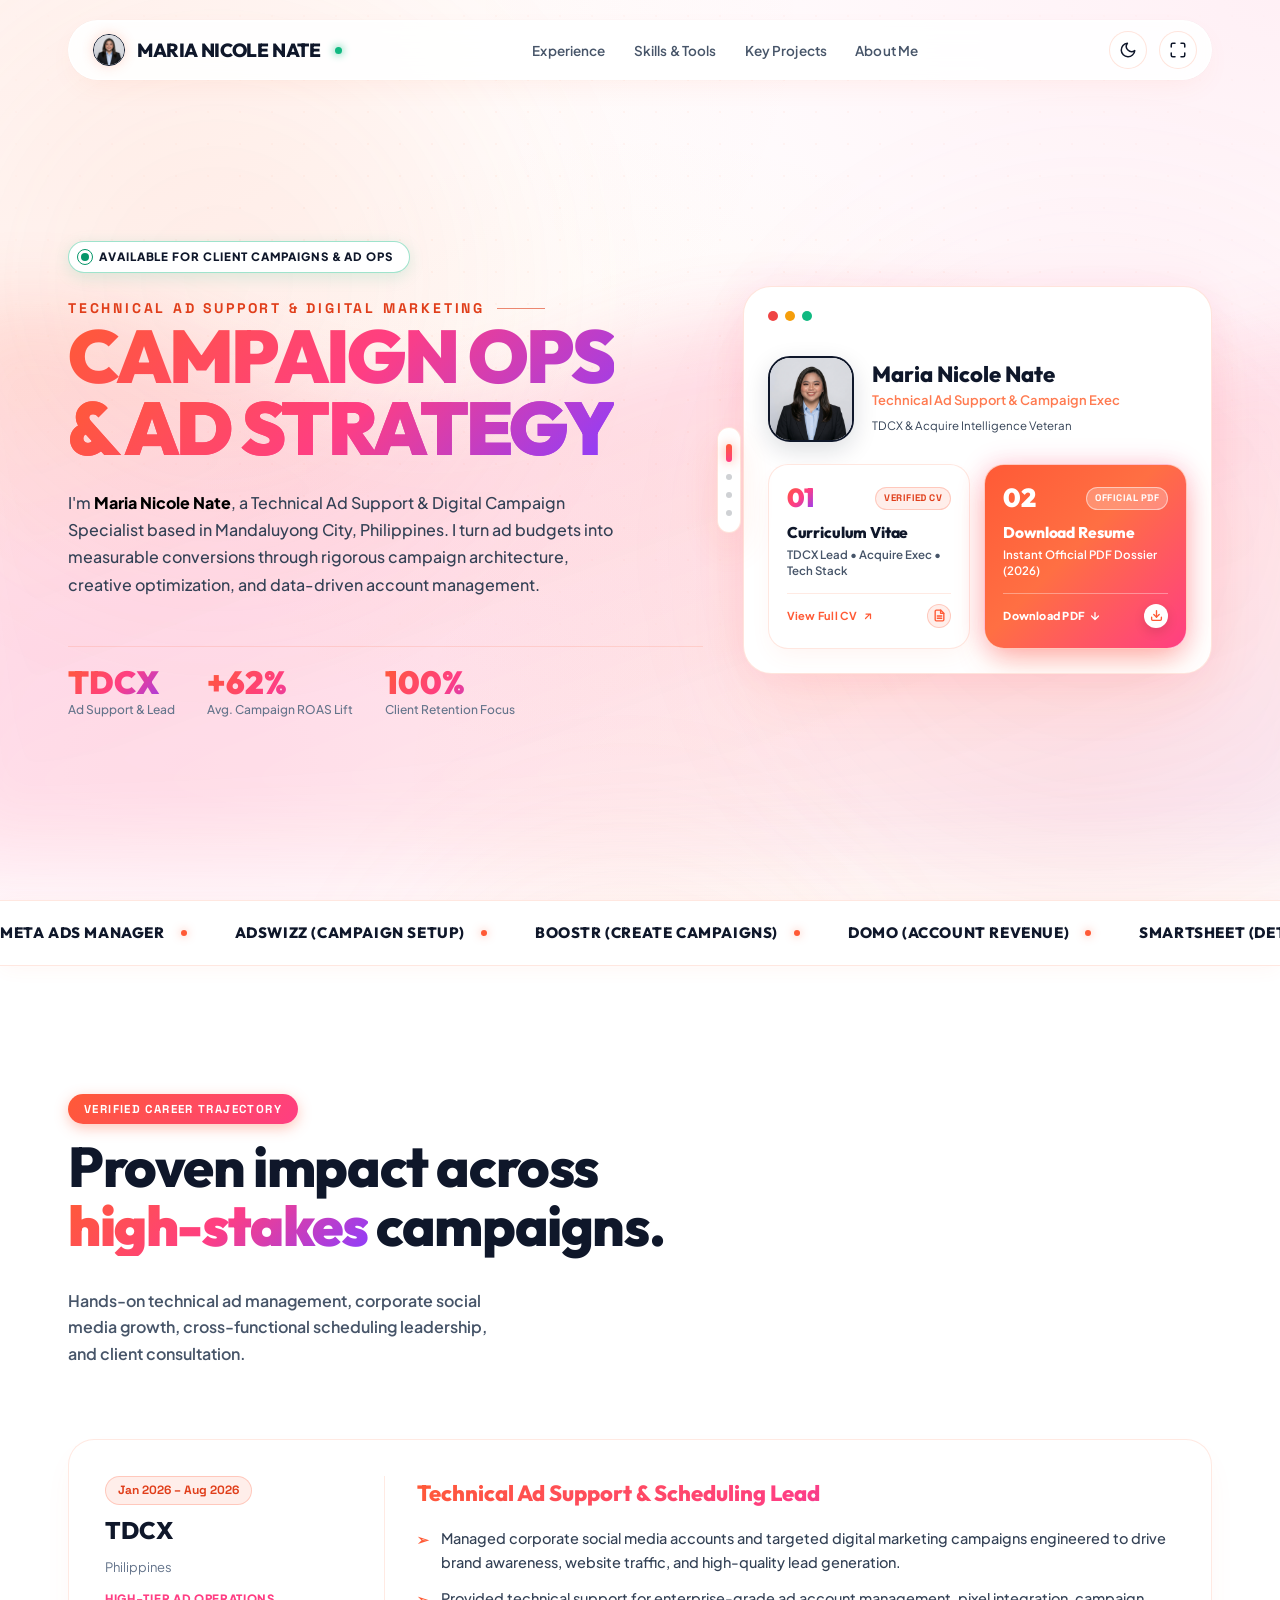
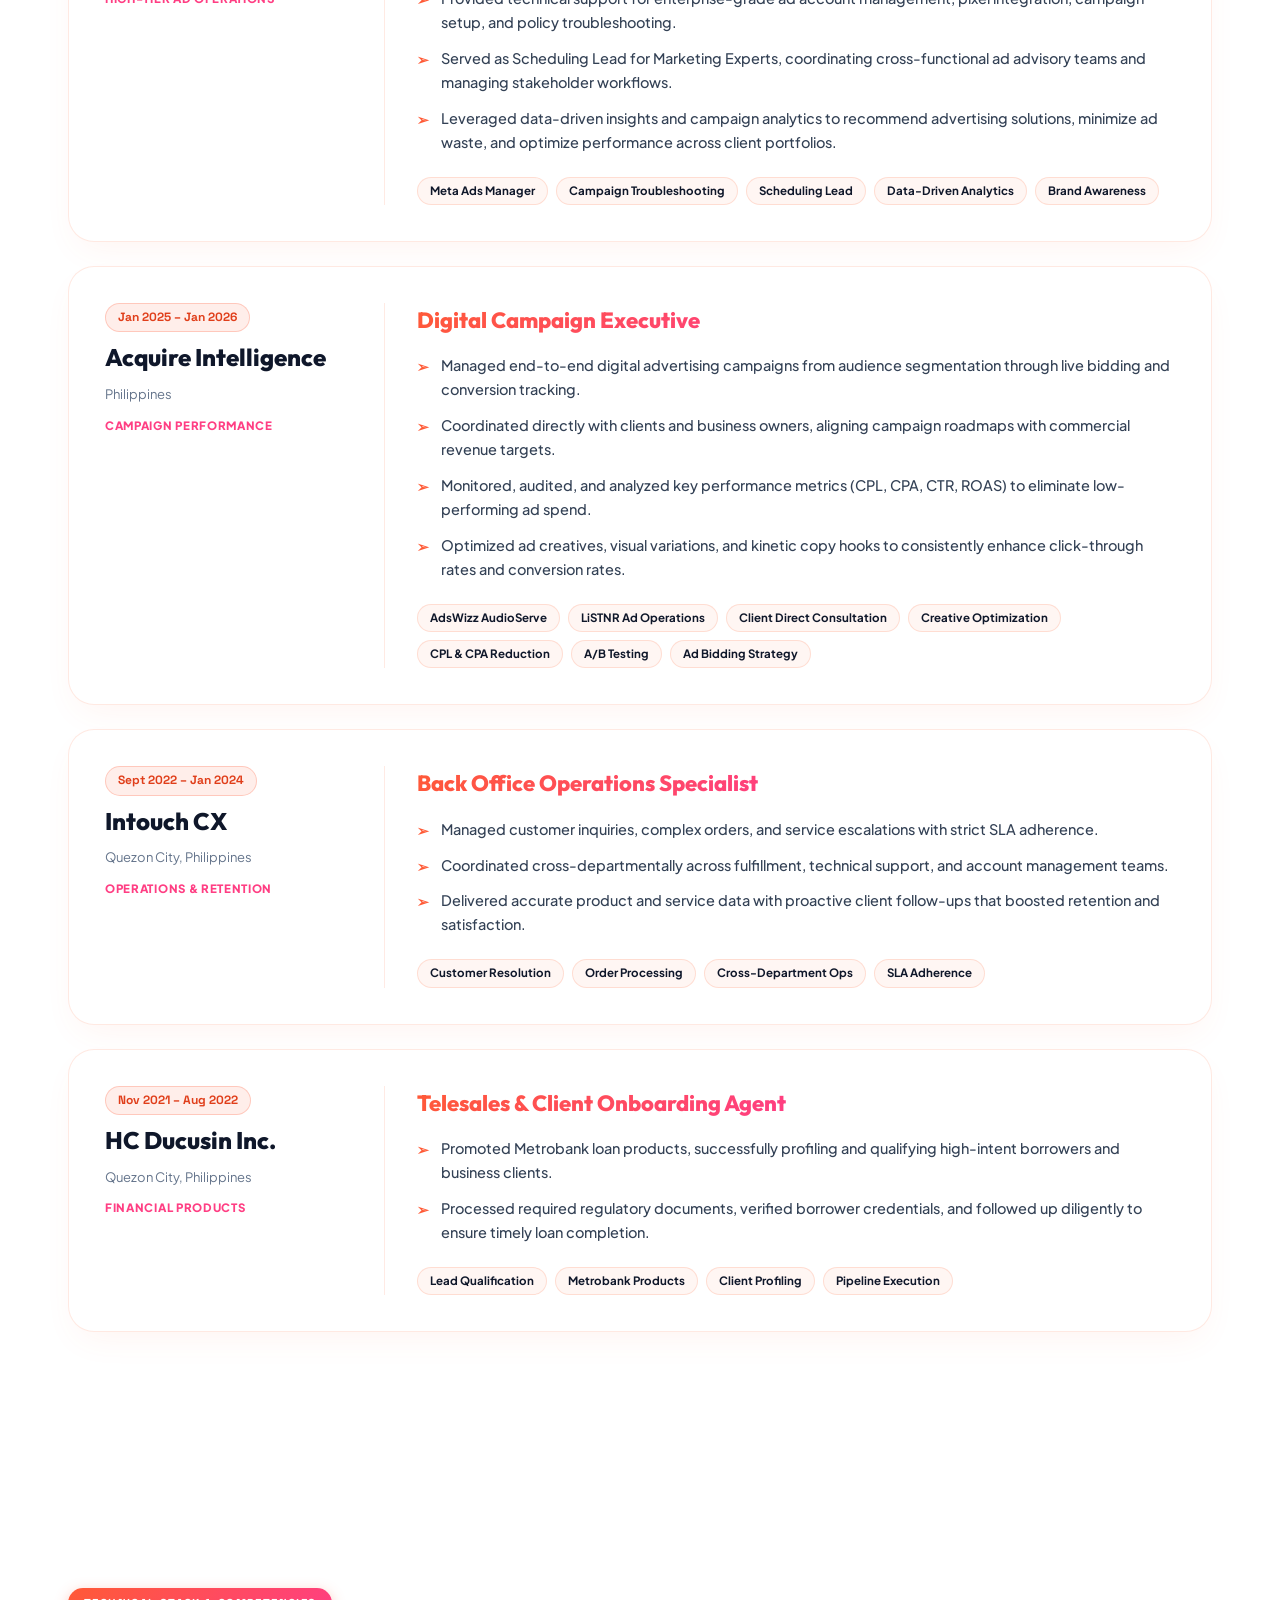
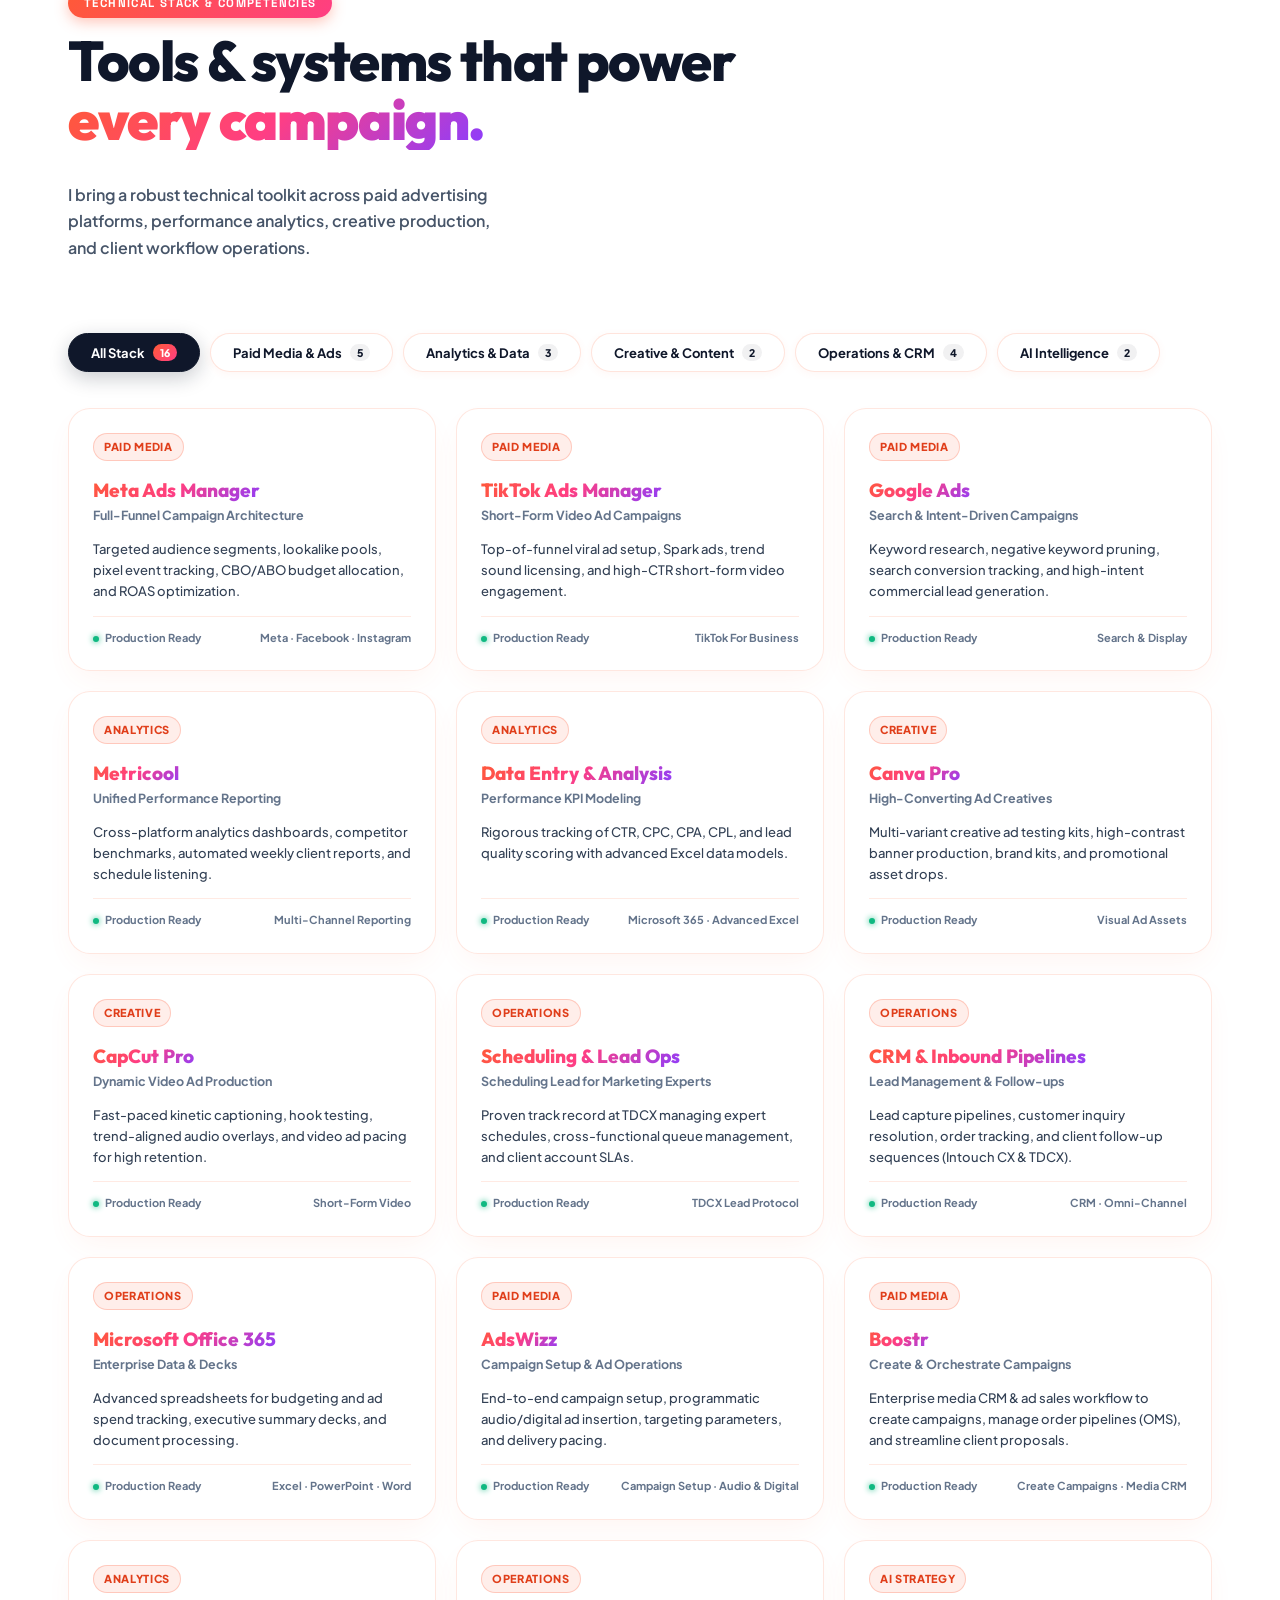
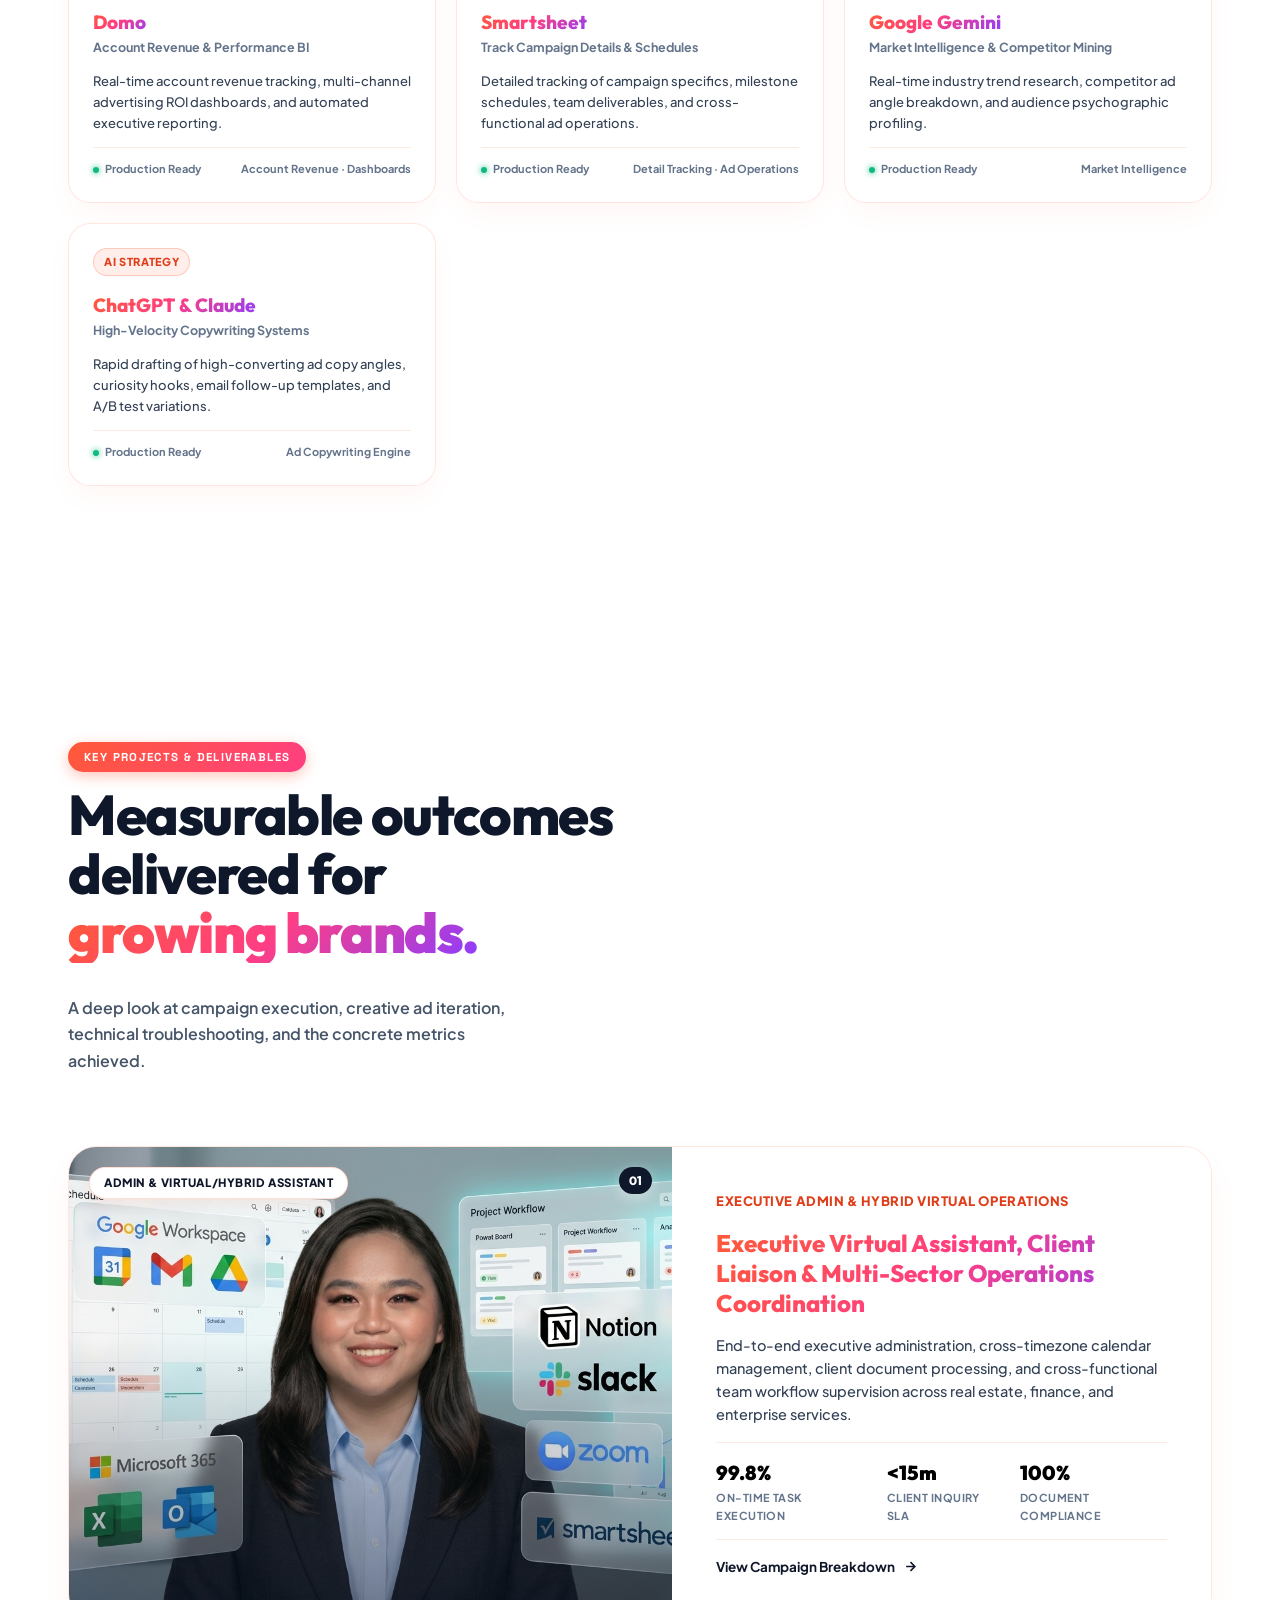
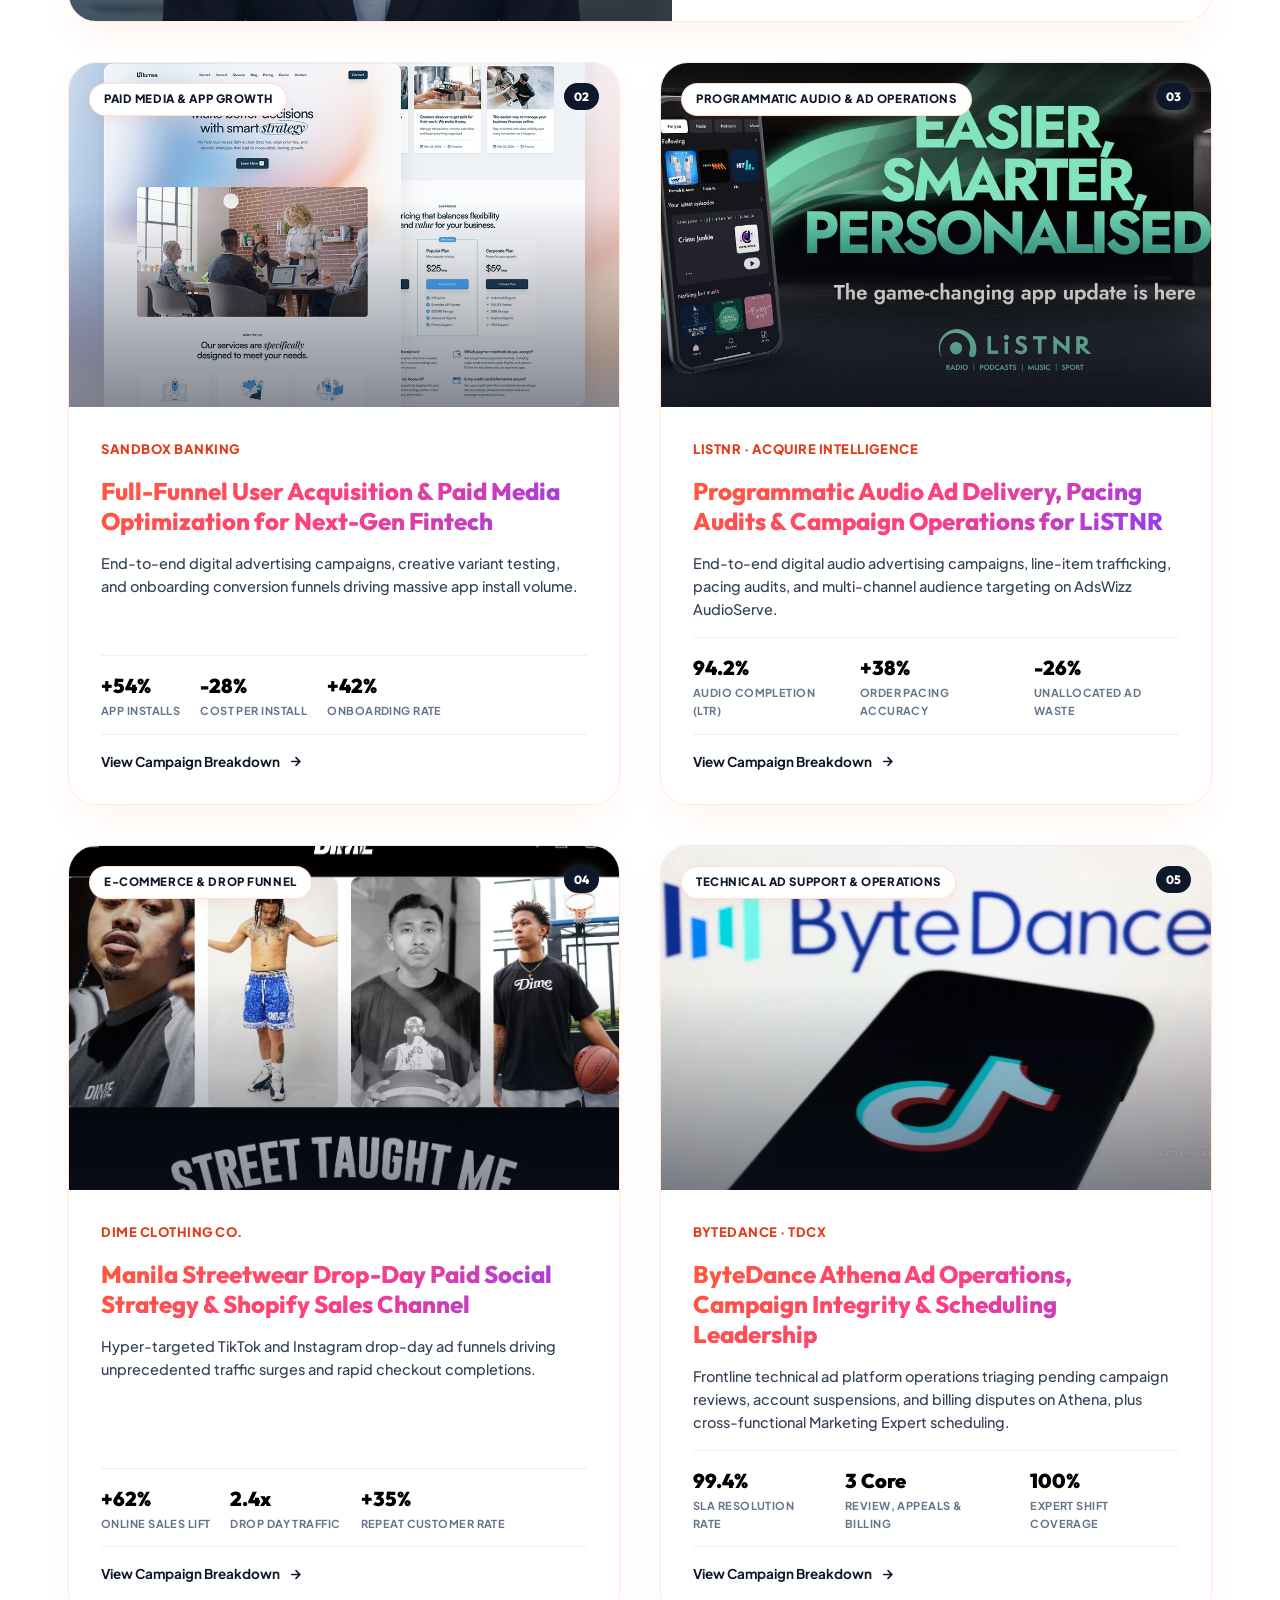
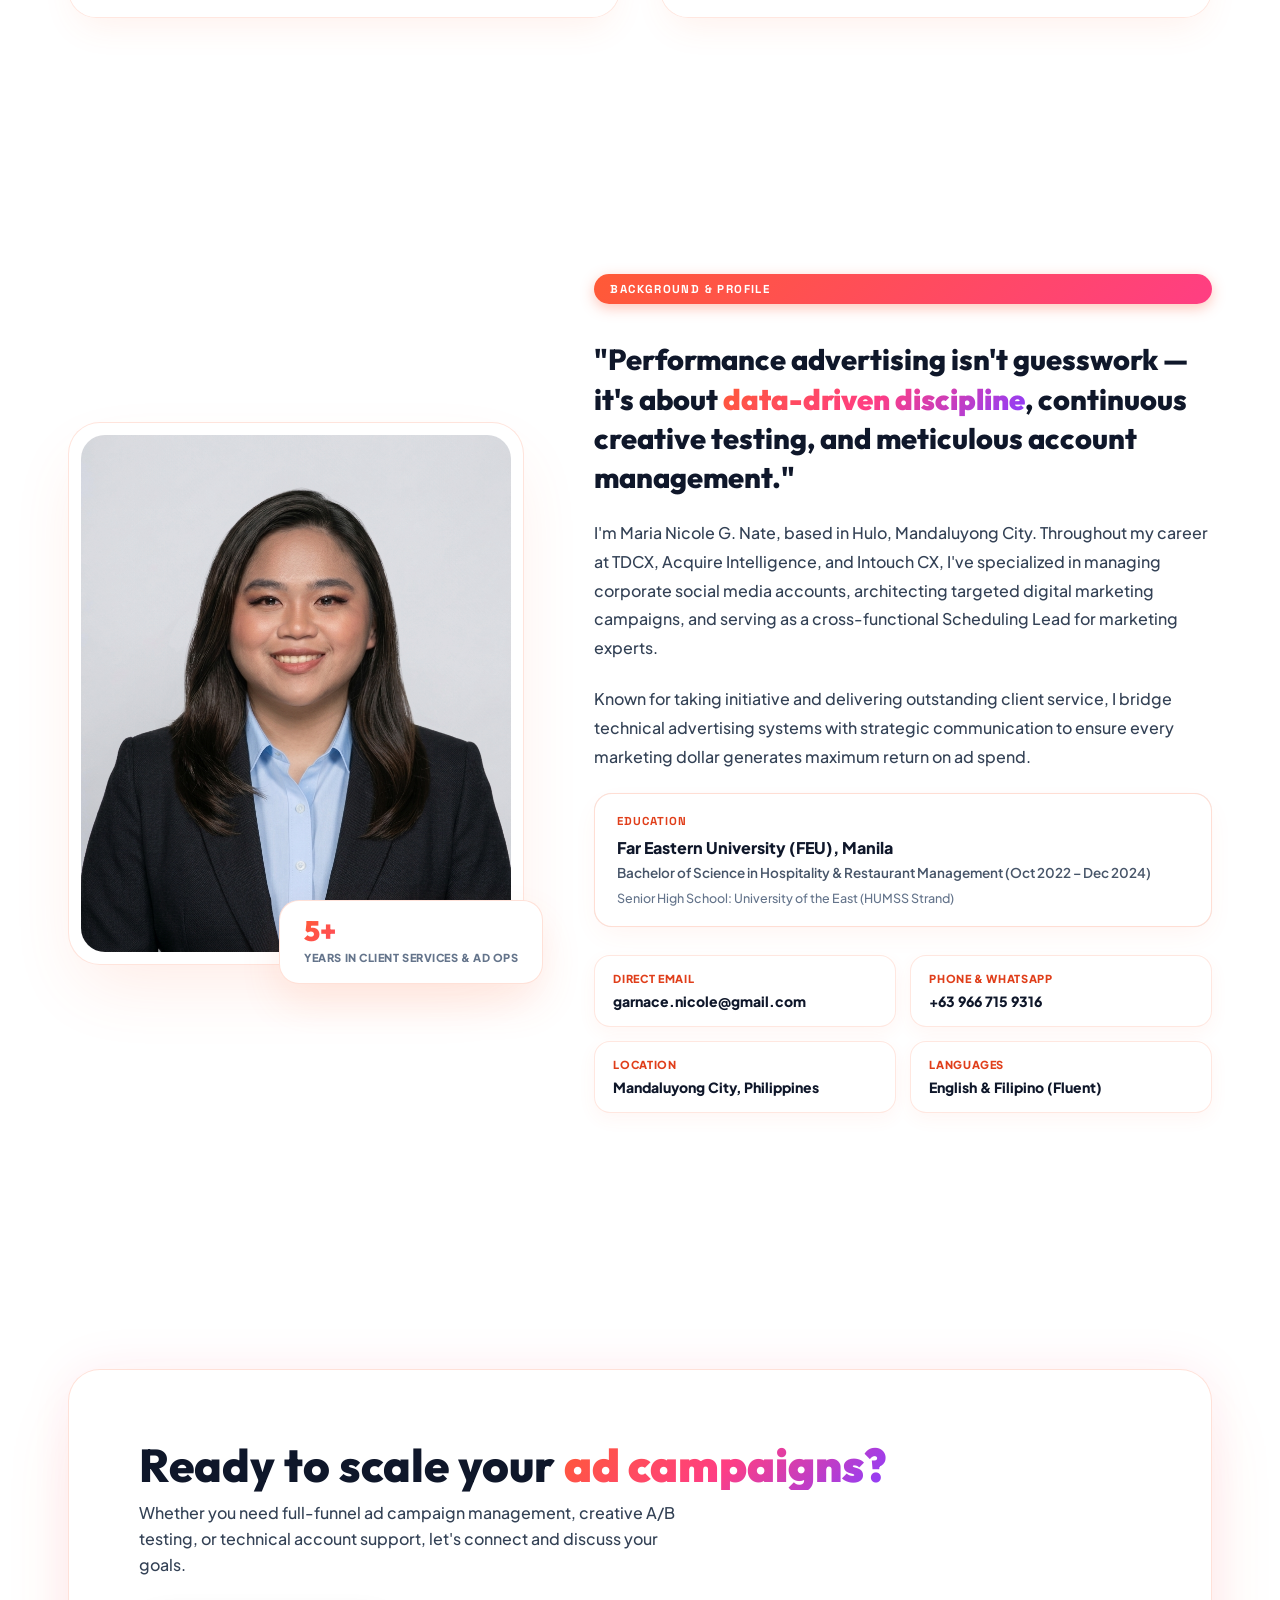
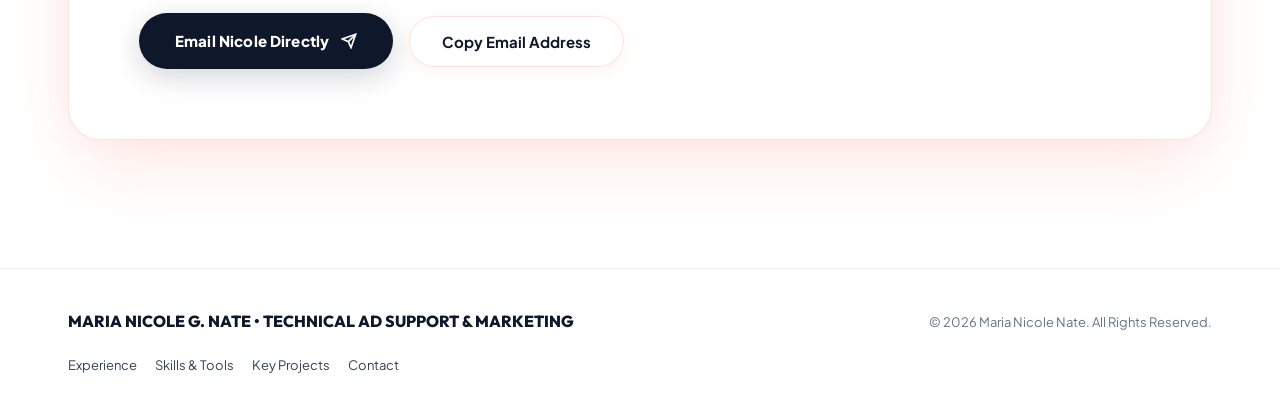
==== commit 869c770e: "commit" ====
--- a/index.html
+++ b/index.html
@@ -3,696 +3,4311 @@
 <head>
 <meta charset="UTF-8">
 <meta name="viewport" content="width=device-width, initial-scale=1.0">
-<title>John Christopher Tumampo — Social Media Manager</title>
-<meta name="description" content="John Christopher Tumampo — freelance Social Media Manager based in the Philippines. Strategy, growth systems, and campaign execution that turn attention into revenue.">
+<title>Maria Nicole Nate — Digital Marketing & Technical Ad Support Specialist</title>
+<meta name="description" content="Personal portfolio of Maria Nicole G. Nate — Digital Marketing & Technical Ad Support Specialist based in Mandaluyong City, Philippines. High-converting paid ad campaigns, performance analytics, and lead generation systems.">
 <link rel="preconnect" href="https://fonts.googleapis.com">
 <link rel="preconnect" href="https://fonts.gstatic.com" crossorigin>
-<link href="https://fonts.googleapis.com/css2?family=Playfair+Display:ital,wght@0,500;0,600;0,700;0,800;1,500;1,600&family=Inter:wght@400;500;600;700;800&family=Cormorant+Garamond:ital,wght@0,500;1,500&display=swap" rel="stylesheet">
+<link href="https://fonts.googleapis.com/css2?family=Outfit:wght@400;500;600;700;800;900&family=Plus+Jakarta+Sans:ital,wght@0,400;0,500;0,600;0,700;0,800;1,400;1,500&family=Space+Grotesk:wght@500;700&display=swap" rel="stylesheet">
 <style>
-:root{
-  --ink:#0B0D09;
-  --dark-base:#0B0D09;
-  --dark-surface:#141812;
-  --dark-card:rgba(24,30,20,.85);
-  --moss:#4A6140;
-  --moss-light:#68865B;
-  --moss-deep:#1A2316;
-  --paper:#0B0D09;
-  --paper-white:#F7F4EC;
-  --brass:#C9A876;
-  --brass-bright:#DDBD84;
-  --text-main:#F7F4EC;
-  --text-muted:rgba(247,244,236,.76);
-  --text-sub:rgba(247,244,236,.55);
-  --line:rgba(247,244,236,.12);
-  --line-lt:rgba(247,244,236,.18);
-  --line-brass:rgba(221,189,132,.22);
-  --display:'Playfair Display', serif;
-  --script:'Cormorant Garamond', serif;
-  --body:'Inter', sans-serif;
-  --ease:cubic-bezier(.19,1,.22,1);
-}
-*{margin:0;padding:0;box-sizing:border-box}
-html{scroll-behavior:smooth}
-body{
-  background:#0B0D09;
-  color:var(--text-main);
-  font-family:var(--body);
-  -webkit-font-smoothing:antialiased;
-  overflow-x:hidden;
-  position:relative;
-}
-::selection{background:var(--brass-bright);color:var(--ink)}
-img{max-width:100%;display:block}
-a{color:inherit;text-decoration:none}
-button{font-family:inherit}
-
-@media (prefers-reduced-motion: reduce){
-  *,*::before,*::after{animation-duration:.01ms!important;transition-duration:.01ms!important}
-}
-
-.wrap{max-width:1180px;margin:0 auto;padding:0 clamp(24px,5vw,64px)}
-
-/* ============ global ambient background (unified dark atmosphere) ============ */
-.bg-ambient{position:absolute;top:0;left:0;right:0;height:100%;z-index:0;pointer-events:none;overflow:hidden}
-.bg-ambient .dotgrid{position:absolute;inset:-10%;
-  background-image:radial-gradient(rgba(247,244,236,.14) 1.2px, transparent 1.2px);
-  background-size:28px 28px;opacity:.32}
-.bg-ambient .weave{position:absolute;inset:-10%;opacity:.22;
-  background-image:repeating-linear-gradient(45deg, rgba(247,244,236,.025) 0px, rgba(247,244,236,.025) 1px, transparent 1px, transparent 16px),
-    repeating-linear-gradient(-45deg, rgba(247,244,236,.02) 0px, rgba(247,244,236,.02) 1px, transparent 1px, transparent 16px)}
-.bg-ambient .blob{position:absolute;border-radius:50%;filter:blur(110px);opacity:.42}
-.bg-ambient .blob-1{width:56vw;height:56vw;left:-16vw;top:6vh;background:radial-gradient(circle, rgba(58,74,50,.55), transparent 70%);
-  animation:bgDrift1 34s ease-in-out infinite}
-.bg-ambient .blob-2{width:50vw;height:50vw;right:-14vw;top:65vh;background:radial-gradient(circle, rgba(201,168,118,.3), transparent 70%);
-  animation:bgDrift2 40s ease-in-out infinite}
-.bg-ambient .blob-3{width:46vw;height:46vw;left:15vw;top:140vh;background:radial-gradient(circle, rgba(58,74,50,.45), transparent 70%);
-  animation:bgDrift3 36s ease-in-out infinite}
-.bg-ambient .blob-4{width:54vw;height:54vw;right:-8vw;top:220vh;background:radial-gradient(circle, rgba(201,168,118,.28), transparent 70%);
-  animation:bgDrift1 38s ease-in-out infinite reverse}
-.bg-ambient .blob-5{width:48vw;height:48vw;left:-12vw;top:300vh;background:radial-gradient(circle, rgba(58,74,50,.45), transparent 70%);
-  animation:bgDrift2 44s ease-in-out infinite}
-@keyframes bgDrift1{0%,100%{transform:translate(0,0) scale(1)}50%{transform:translate(5vw,4vh) scale(1.1)}}
-@keyframes bgDrift2{0%,100%{transform:translate(0,0) scale(1)}50%{transform:translate(-4vw,-5vh) scale(1.08)}}
-@keyframes bgDrift3{0%,100%{transform:translate(0,0) scale(1)}50%{transform:translate(4vw,-4vh) scale(1.12)}}
-
-/* ============ texture layer ============ */
-.grain{position:fixed;inset:0;pointer-events:none;z-index:200;opacity:.04;mix-blend-mode:overlay;
-  background-image:url("data:image/svg+xml,%3Csvg xmlns='http://www.w3.org/2000/svg' width='120' height='120'%3E%3Cfilter id='n'%3E%3CfeTurbulence type='fractalNoise' baseFrequency='0.85' numOctaves='2' stitchTiles='stitch'/%3E%3C/filter%3E%3Crect width='100%25' height='100%25' filter='url(%23n)'/%3E%3C/svg%3E")}
-
-/* ============ nav ============ */
-.nav{position:fixed;top:0;left:0;right:0;z-index:100;
-  display:flex;align-items:center;justify-content:space-between;
-  padding:22px clamp(24px,5vw,64px);
-  transition:background .4s var(--ease),border-color .4s var(--ease), backdrop-filter .4s, color .4s var(--ease);
-  border-bottom:1px solid transparent;color:var(--paper-white)
-}
-.nav.scrolled{background:rgba(11,13,9,.88);backdrop-filter:blur(16px);-webkit-backdrop-filter:blur(16px);
-  border-bottom:1px solid rgba(247,244,236,.1);color:var(--paper-white)}
-.nav-mark{font-family:var(--display);font-weight:700;font-size:17px;letter-spacing:.01em;display:flex;align-items:center;gap:9px}
-.nav-mark .dot{width:6px;height:6px;border-radius:50%;background:var(--brass-bright);transition:background .4s var(--ease)}
-.nav.scrolled .nav-mark .dot{background:var(--brass-bright)}
-.nav-links{display:flex;align-items:center;gap:clamp(14px,2vw,28px)}
-.nav-links a{font-size:12.5px;letter-spacing:.02em;color:inherit;opacity:.78;transition:all .25s;white-space:nowrap}
-.nav-links a:hover{opacity:1;color:var(--brass-bright)}
-.nav-cta{border:1px solid var(--brass-bright);padding:9px 20px;border-radius:999px;font-size:12.5px;font-weight:600;
-  letter-spacing:.03em;color:var(--brass-bright);transition:all .3s var(--ease)}
-.nav-cta:hover{background:var(--brass-bright);color:var(--ink)}
-.nav-toggle{display:none}
-@media (max-width:1080px){
-  .nav-links{position:fixed;top:0;right:0;bottom:0;width:min(78vw,320px);background:rgba(14,18,13,.98);backdrop-filter:blur(18px);
-    flex-direction:column;align-items:flex-start;justify-content:center;gap:24px;padding:0 40px;
-    transform:translateX(100%);transition:transform .45s var(--ease);z-index:99;border-left:1px solid rgba(221,189,132,.2)}
-  .nav-links.open{transform:translateX(0)}
-  .nav-links a{color:var(--paper-white)!important;opacity:.82;font-size:16px}
-  .nav-links .nav-cta{border-color:var(--brass-bright);color:var(--brass-bright)!important;order:99}
-  .nav-toggle{display:flex;flex-direction:column;gap:5px;cursor:pointer;z-index:101;padding:6px}
-  .nav-toggle span{width:22px;height:1.5px;background:currentColor;transition:all .3s}
-  .nav-toggle.open span:nth-child(1){transform:translateY(6.5px) rotate(45deg)}
-  .nav-toggle.open span:nth-child(2){opacity:0}
-  .nav-toggle.open span:nth-child(3){transform:translateY(-6.5px) rotate(-45deg)}
-}
-
-/* ============ availability chip ============ */
-.avail-chip{display:inline-flex;align-items:center;gap:9px;font-size:10.5px;font-weight:700;
-  letter-spacing:.14em;text-transform:uppercase;color:var(--brass-bright);background:rgba(221,189,132,.12);
-  padding:8px 16px;border-radius:999px;border:1px solid rgba(221,189,132,.25)}
-.avail-chip .pulse{width:7px;height:7px;border-radius:50%;background:var(--brass-bright);position:relative}
-.avail-chip .pulse::after{content:"";position:absolute;inset:-4px;border-radius:50%;border:1px solid var(--brass-bright);
-  animation:pulse 2s ease-out infinite}
-@keyframes pulse{0%{transform:scale(.5);opacity:1}100%{transform:scale(1.8);opacity:0}}
-
-/* ============ hero — dark, ambient, centered ============ */
-.hero{position:relative;min-height:100svh;display:flex;flex-direction:column;align-items:center;justify-content:center;
-  padding:150px clamp(20px,5vw,64px) 90px;overflow:hidden;
-  background:radial-gradient(ellipse 140% 90% at 50% -10%, #22271c 0%, #14160f 42%, #0B0C08 100%);
-  text-align:center;isolation:isolate}
-
-/* animated smoke/grain layers */
-.hero-fx{position:absolute;inset:0;z-index:0;pointer-events:none;overflow:hidden}
-.hero-fx .smoke{position:absolute;border-radius:50%;filter:blur(70px);opacity:.55;mix-blend-mode:screen}
-.hero-fx .smoke-1{width:56vw;height:56vw;left:-14vw;top:-18vw;background:radial-gradient(circle,rgba(58,74,50,.55),transparent 70%);
-  animation:drift1 26s ease-in-out infinite}
-.hero-fx .smoke-2{width:46vw;height:46vw;right:-12vw;top:6vw;background:radial-gradient(circle,rgba(201,168,118,.28),transparent 70%);
-  animation:drift2 32s ease-in-out infinite}
-.hero-fx .smoke-3{width:40vw;height:40vw;left:30vw;bottom:-20vw;background:radial-gradient(circle,rgba(58,74,50,.4),transparent 70%);
-  animation:drift3 22s ease-in-out infinite}
-@keyframes drift1{0%,100%{transform:translate(0,0) scale(1)}50%{transform:translate(6vw,4vw) scale(1.12)}}
-@keyframes drift2{0%,100%{transform:translate(0,0) scale(1)}50%{transform:translate(-5vw,5vw) scale(1.08)}}
-@keyframes drift3{0%,100%{transform:translate(0,0) scale(1)}50%{transform:translate(3vw,-3vw) scale(1.1)}}
-.hero-fx .grid-fade{position:absolute;inset:0;
-  background-image:linear-gradient(rgba(247,244,236,.035) 1px,transparent 1px),linear-gradient(90deg,rgba(247,244,236,.035) 1px,transparent 1px);
-  background-size:64px 64px;
-  mask-image:radial-gradient(ellipse 70% 60% at 50% 35%, #000 30%, transparent 75%)}
-.hero-fx .spot{position:absolute;width:900px;height:900px;left:50%;top:38%;transform:translate(-50%,-50%);
-  background:radial-gradient(circle, rgba(247,244,236,.05), transparent 60%);pointer-events:none}
-.hero-fx .noise{position:absolute;inset:0;opacity:.05;mix-blend-mode:overlay;
-  background-image:url("data:image/svg+xml,%3Csvg xmlns='http://www.w3.org/2000/svg' width='120' height='120'%3E%3Cfilter id='n'%3E%3CfeTurbulence type='fractalNoise' baseFrequency='0.85' numOctaves='2' stitchTiles='stitch'/%3E%3C/filter%3E%3Crect width='100%25' height='100%25' filter='url(%23n)'/%3E%3C/svg%3E")}
-
-/* floating particles */
-.hero-particle{position:absolute;border-radius:50%;background:var(--brass-bright);pointer-events:none;opacity:0}
-@keyframes floatUp{
-  0%{transform:translateY(0) translateX(0);opacity:0}
-  10%{opacity:.7}
-  90%{opacity:.4}
-  100%{transform:translateY(-120px) translateX(var(--dx,20px));opacity:0}
-}
-
-.hero h1{position:relative;z-index:3;font-family:var(--display);font-weight:800;line-height:.94;letter-spacing:-.015em;
-  font-size:clamp(46px,8.6vw,118px);margin-top:0;color:var(--paper-white);
-  opacity:0;animation:rise .9s var(--ease) forwards .1s}
-.hero h1 .script{display:block;font-style:italic;font-family:var(--script);font-weight:500;font-size:.56em;
-  color:var(--paper-white);letter-spacing:0}
-.hero h1 .lit{color:var(--brass-bright)}
-
-.hero-lede{position:relative;z-index:3;margin-top:26px;font-family:var(--script);font-style:italic;
-  font-size:clamp(19px,2.3vw,27px);line-height:1.4;color:rgba(247,244,236,.82);
-  max-width:640px;opacity:0;animation:rise .9s var(--ease) forwards .26s}
-.hero-lede b{font-style:italic;font-weight:600;color:var(--paper-white)}
-
-.hero-stats-row{position:relative;z-index:3;display:flex;align-items:center;justify-content:center;gap:16px;
-  margin-top:44px;flex-wrap:wrap;opacity:0;animation:rise .9s var(--ease) forwards .4s}
-.hero-stat-circle{width:96px;height:96px;border-radius:50%;background:linear-gradient(155deg, #2D3A27, #1A2316);
-  display:flex;flex-direction:column;align-items:center;justify-content:center;flex-shrink:0;
-  box-shadow:0 12px 30px -10px rgba(0,0,0,.6);border:1px solid rgba(221,189,132,.25);transition:transform .4s var(--ease);cursor:default}
-.hero-stat-circle:hover{transform:translateY(-6px) scale(1.04);border-color:var(--brass-bright)}
-.hero-stat-circle .num{font-family:var(--display);font-weight:800;font-size:22px;color:var(--brass-bright)}
-.hero-stat-circle .lbl{font-size:8.5px;letter-spacing:.08em;text-transform:uppercase;color:rgba(247,244,236,.65);margin-top:2px}
-.hero-stat-circle.script{background:linear-gradient(155deg, #2D3A27, #1A2316);font-family:var(--script);
-  font-style:italic;font-size:14px;color:var(--paper-white);padding:8px}
-
-.hero-actions{position:relative;z-index:3;margin-top:48px;display:flex;align-items:center;gap:18px;flex-wrap:wrap;justify-content:center;
-  opacity:0;animation:rise .9s var(--ease) forwards .52s}
-.hero-actions .btn-solid{background:var(--paper-white);color:var(--ink);border-color:var(--paper-white);
-  border-radius:999px;padding:16px 32px}
-.hero-actions .btn-solid:hover{background:transparent;color:var(--paper-white);border-color:rgba(247,244,236,.6)}
-.hero-actions .btn-outline{border:1px solid rgba(247,244,236,.35);color:var(--paper-white);border-radius:999px;
-  padding:16px 32px;font-size:13.5px;font-weight:600;letter-spacing:.02em;transition:all .35s var(--ease)}
-.hero-actions .btn-outline:hover{border-color:var(--brass-bright);color:var(--brass-bright);background:rgba(221,189,132,.08)}
-
-.scroll-cue{position:absolute;bottom:28px;left:50%;transform:translateX(-50%);z-index:3;
-  display:flex;flex-direction:column;align-items:center;gap:10px;opacity:0;animation:fadeIn 1s var(--ease) forwards 1.1s}
-.scroll-cue span{font-size:9.5px;letter-spacing:.18em;text-transform:uppercase;color:rgba(247,244,236,.5)}
-.scroll-cue .line{width:1px;height:34px;background:linear-gradient(rgba(247,244,236,.5),transparent);position:relative;overflow:hidden}
-.scroll-cue .line::after{content:"";position:absolute;top:-100%;left:0;width:100%;height:100%;background:var(--brass-bright);
-  animation:scrollLine 2.2s ease-in-out infinite}
-@keyframes scrollLine{0%{top:-100%}60%{top:100%}100%{top:100%}}
-
-.btn-solid{background:var(--paper-white);color:var(--ink);padding:15px 30px;border-radius:999px;
-  font-size:13.5px;font-weight:600;letter-spacing:.02em;transition:all .35s var(--ease);
-  display:inline-flex;align-items:center;gap:10px;border:1px solid var(--paper-white);cursor:pointer}
-.btn-solid:hover{background:transparent;color:var(--paper-white)}
-.btn-text{font-size:13.5px;font-weight:600;letter-spacing:.02em;display:inline-flex;align-items:center;gap:8px;
-  border-bottom:1px solid var(--brass-bright);color:var(--paper-white);padding-bottom:3px;transition:opacity .3s}
-.btn-text:hover{opacity:.7}
-
-@keyframes rise{to{opacity:1;transform:none}}
-.hero-lede,.hero-stats-row,.hero-actions{transform:translateY(18px)}
-.hero h1{transform:translateY(24px)}
-@keyframes fadeIn{to{opacity:1}}
-
-@media (max-width:640px){
-  .hero-stat-circle{width:78px;height:78px}
-}
-
-/* ============ marquee tools strip ============ */
-.marquee-strip{background:rgba(12,15,10,.95);color:var(--paper-white);padding:18px 0;overflow:hidden;
-  border-top:1px solid rgba(221,189,132,.18);border-bottom:1px solid rgba(221,189,132,.18)}
-.marquee-track{display:flex;width:max-content;animation:scroll 38s linear infinite;gap:0}
-.marquee-track:hover{animation-play-state:paused}
-.marquee-seg{display:flex;align-items:center;gap:44px;padding-right:44px}
-.marquee-seg span{font-family:var(--display);font-style:italic;font-size:15px;color:rgba(247,244,236,.65);
-  white-space:nowrap;display:flex;align-items:center;gap:44px}
-.marquee-seg span b{font-style:normal;font-weight:700;color:var(--brass-bright);font-family:var(--body);
-  font-size:11.5px;letter-spacing:.1em;text-transform:uppercase}
-@keyframes scroll{to{transform:translateX(-50%)}}
-
-/* ============ section scaffolding ============ */
-section{position:relative;padding:clamp(80px,10vw,140px) 0;overflow:hidden}
-section::before{content:"";position:absolute;width:44vw;height:44vw;border-radius:50%;pointer-events:none;
-  background:radial-gradient(circle, rgba(58,74,50,.18), transparent 70%);z-index:0;
-  top:-10%;right:-14%;animation:sectionDrift 30s ease-in-out infinite}
-section.toolkit::before{background:radial-gradient(circle, rgba(221,189,132,.12), transparent 70%)}
-@keyframes sectionDrift{0%,100%{transform:translate(0,0)}50%{transform:translate(-4%,5%)}}
-section > .wrap{position:relative;z-index:1}
-.sec-head{display:flex;align-items:flex-end;justify-content:space-between;gap:24px;margin-bottom:clamp(48px,6vw,72px);
-  flex-wrap:wrap}
-.sec-eyebrow{display:flex;align-items:center;gap:12px;font-size:11px;font-weight:700;letter-spacing:.22em;
-  text-transform:uppercase;color:var(--brass-bright)}
-.sec-eyebrow::before{content:"";width:28px;height:1px;background:var(--brass-bright);transition:width .5s var(--ease)}
-.sec-head:hover .sec-eyebrow::before{width:44px}
-.sec-title{font-family:var(--display);font-weight:700;font-size:clamp(30px,4vw,50px);line-height:1.06;
-  letter-spacing:-.01em;margin-top:14px;max-width:640px;color:var(--paper-white)}
-.sec-title em{font-style:italic;color:var(--brass-bright)}
-.sec-sub{max-width:360px;font-size:14.5px;line-height:1.7;color:rgba(247,244,236,.68);padding-bottom:6px}
-
-.reveal{opacity:0;transform:translateY(28px);transition:opacity .8s var(--ease),transform .8s var(--ease)}
-.reveal.on{opacity:1;transform:none}
-
-/* ============ about ============ */
-.about{background:transparent;position:relative;overflow:hidden}
-.about-fx{position:absolute;inset:0;z-index:0;pointer-events:none;overflow:hidden}
-.af{position:absolute;opacity:.35}
-.af-ring{width:220px;height:220px;border-radius:50%;border:1px solid rgba(221,189,132,.25);
-  top:8%;right:8%;animation:afDrift1 24s ease-in-out infinite}
-.af-plus{top:74%;left:4%;font-family:var(--display);font-size:26px;font-weight:700;color:rgba(221,189,132,.35);
-  animation:afDrift2 18s ease-in-out infinite}
-.af-dot{width:8px;height:8px;border-radius:50%;background:rgba(221,189,132,.3);
-  top:20%;left:46%;animation:afDrift3 20s ease-in-out infinite}
-.af-line{width:1px;height:120px;background:linear-gradient(rgba(221,189,132,.3), transparent);
-  top:55%;right:22%;animation:afDrift1 26s ease-in-out infinite reverse}
-@keyframes afDrift1{0%,100%{transform:translate(0,0) rotate(0deg)}50%{transform:translate(-14px,16px) rotate(6deg)}}
-@keyframes afDrift2{0%,100%{transform:translate(0,0)}50%{transform:translate(10px,-14px)}}
-@keyframes afDrift3{0%,100%{transform:translate(0,0) scale(1)}50%{transform:translate(-10px,10px) scale(1.4)}}
-@media (max-width:820px){.af-ring{width:140px;height:140px}}
-.about-grid{display:grid;grid-template-columns:.9fr 1.1fr;gap:clamp(40px,6vw,90px);align-items:start;position:relative;z-index:1}
-.about-photo{position:relative;width:100%;max-width:280px;aspect-ratio:4/5;border-radius:6px;overflow:hidden;
-  margin:0 auto 34px auto;box-shadow:0 30px 60px -24px rgba(0,0,0,.6);border:1px solid rgba(221,189,132,.25)}
-.about-photo img{width:100%;height:100%;object-fit:cover;object-position:center;display:block;filter:grayscale(.04) contrast(1.04);
-  transition:transform .6s var(--ease),filter .6s var(--ease)}
-.about-photo:hover img{transform:scale(1.04);filter:grayscale(0) contrast(1.06)}
-.about-photo::after{content:"";position:absolute;inset:0;pointer-events:none;
-  background:linear-gradient(200deg, transparent 60%, rgba(58,74,50,.35) 100%)}
-.about-photo::before{content:"Verified";position:absolute;top:14px;right:14px;z-index:2;font-size:9.5px;
-  letter-spacing:.1em;text-transform:uppercase;font-weight:700;color:var(--brass-bright);
-  background:rgba(18,20,15,.65);backdrop-filter:blur(6px);padding:5px 11px;border-radius:999px;
-  border:1px solid rgba(221,189,132,.3)}
-.about-lead{font-family:var(--display);font-weight:600;font-style:italic;font-size:clamp(21px,2.2vw,27px);
-  line-height:1.5;color:var(--brass-bright)}
-.about-body{margin-top:22px;font-size:15px;line-height:1.85;color:rgba(247,244,236,.76)}
-.about-stats{display:grid;grid-template-columns:1fr 1fr;gap:1px;background:rgba(247,244,236,.12);margin-top:40px;
-  border:1px solid rgba(221,189,132,.2);border-radius:6px;overflow:hidden}
-.about-stats div{background:linear-gradient(160deg, rgba(26,34,22,.8), rgba(15,19,13,.95));padding:24px;transition:all .35s var(--ease)}
-.about-stats div:hover{background:rgba(35,46,30,.95);transform:translateY(-2px)}
-.about-stats .num{font-family:var(--display);font-size:clamp(26px,2.6vw,34px);font-weight:700;color:var(--brass-bright)}
-.about-stats .lbl{margin-top:6px;font-size:11px;letter-spacing:.06em;text-transform:uppercase;color:rgba(247,244,236,.55)}
-
-.timeline{border-left:1px solid rgba(247,244,236,.15);padding-left:clamp(24px,3vw,40px);display:flex;flex-direction:column;gap:0}
-.tl-item{position:relative;padding-bottom:clamp(32px,4vw,44px)}
-.tl-item:last-child{padding-bottom:0}
-.tl-item::before{content:"";position:absolute;left:calc(-1 * clamp(24px,3vw,40px) - 5px);top:6px;
-  width:9px;height:9px;border-radius:50%;background:var(--moss-deep);border:2px solid var(--brass-bright)}
-.tl-dates{font-family:var(--body);font-size:11px;letter-spacing:.08em;text-transform:uppercase;color:var(--brass-bright);font-weight:700}
-.tl-role{font-family:var(--display);font-weight:700;font-size:19px;margin-top:6px;color:var(--paper-white)}
-.tl-tag{display:inline-block;margin-top:8px;font-size:10.5px;letter-spacing:.08em;text-transform:uppercase;
-  color:var(--brass-bright);background:rgba(221,189,132,.12);border:1px solid rgba(221,189,132,.25);padding:4px 10px;border-radius:2px}
-.tl-desc{margin-top:12px;font-size:14px;line-height:1.75;color:rgba(247,244,236,.72);max-width:480px}
-
-/* ============ services — capability index ============ */
-.services{background:transparent}
-.svc-list{display:flex;flex-direction:column;border-top:1px solid rgba(247,244,236,.12)}
-.svc-row{display:grid;grid-template-columns:80px 1.1fr 1.5fr;gap:32px;padding:clamp(28px,3.4vw,40px) 0;
-  border-bottom:1px solid rgba(247,244,236,.12);align-items:start;transition:padding-left .5s var(--ease),background .5s var(--ease)}
-.svc-row:hover{padding-left:14px;background:rgba(221,189,132,.04)}
-.svc-idx{font-family:var(--display);font-weight:700;font-size:15px;color:var(--brass-bright);padding-top:4px}
-.svc-name{font-family:var(--display);font-weight:700;font-size:clamp(22px,2.4vw,29px);line-height:1.15;color:var(--paper-white)}
-.svc-name span{display:block;font-style:italic;font-family:var(--script);color:var(--brass-bright);font-size:1.1em;margin-top:2px}
-.svc-desc{font-size:14.5px;line-height:1.8;color:rgba(247,244,236,.72);padding-top:6px}
-@media (max-width:760px){
-  .svc-row{grid-template-columns:40px 1fr;grid-template-areas:"idx name" "desc desc"}
-  .svc-idx{grid-area:idx}.svc-name{grid-area:name}.svc-desc{grid-area:desc;margin-top:14px;padding-top:0}
-}
-
-/* ============ tools / stack showcase ============ */
-.toolkit{background:transparent;position:relative;padding:clamp(80px,9vw,130px) 0;border-top:1px solid rgba(221,189,132,.14);border-bottom:1px solid rgba(221,189,132,.14)}
-.toolkit .sec-eyebrow{color:var(--brass-bright)}
-.toolkit .sec-eyebrow::before{background:var(--brass-bright)}
-.toolkit .sec-title{color:var(--paper-white)}
-.toolkit .sec-sub{color:rgba(247,244,236,.68)}
-
-.tool-filter-bar{display:flex;flex-wrap:wrap;gap:10px;margin:32px 0 28px 0;align-items:center}
-.tool-filter-btn{padding:8px 18px;border-radius:999px;font-size:12px;font-weight:600;letter-spacing:.03em;
-  background:rgba(20,26,17,.7);backdrop-filter:blur(6px);-webkit-backdrop-filter:blur(6px);
-  color:rgba(247,244,236,.7);border:1px solid rgba(221,189,132,.18);cursor:pointer;
-  transition:all .3s var(--ease);display:inline-flex;align-items:center;gap:6px}
-.tool-filter-btn:hover{color:var(--paper-white);border-color:var(--brass-bright);background:rgba(35,46,30,.8);transform:translateY(-1px)}
-.tool-filter-btn.active{background:var(--brass-bright);color:var(--ink);border-color:var(--brass-bright);font-weight:700;box-shadow:0 4px 18px -4px rgba(221,189,132,.45)}
-.tool-filter-btn .filter-count{font-size:10px;opacity:.85;padding:1px 6px;border-radius:999px;background:rgba(0,0,0,.15)}
-.tool-filter-btn.active .filter-count{background:rgba(0,0,0,.25);color:var(--ink)}
-
-.tool-grid{display:grid;grid-template-columns:repeat(auto-fill,minmax(270px,1fr));gap:18px}
-.tool-card{background:linear-gradient(155deg, rgba(24,32,20,.85) 0%, rgba(13,17,11,.94) 100%);
-  border:1px solid rgba(221,189,132,.16);border-radius:12px;padding:22px 20px;display:flex;flex-direction:column;
-  justify-content:space-between;gap:14px;position:relative;overflow:hidden;
-  box-shadow:0 12px 30px -10px rgba(0,0,0,.5);backdrop-filter:blur(10px);-webkit-backdrop-filter:blur(10px);
-  transition:transform .35s var(--ease),border-color .35s var(--ease),box-shadow .35s var(--ease),opacity .35s var(--ease);will-change:transform}
-.tool-card:hover{transform:translateY(-5px);border-color:rgba(221,189,132,.45);box-shadow:0 20px 40px -12px rgba(0,0,0,.7),0 0 20px rgba(221,189,132,.08)}
-.tool-card::before{content:"";position:absolute;inset:0;pointer-events:none;opacity:0;transition:opacity .4s var(--ease);
-  background:radial-gradient(220px circle at var(--mx,50%) var(--my,50%), rgba(221,189,132,.12), transparent 70%)}
-.tool-card:hover::before{opacity:1}
-
-.tool-card-head{display:flex;align-items:center;justify-content:space-between;gap:12px}
-.tool-icon-box{width:42px;height:42px;border-radius:10px;display:flex;align-items:center;justify-content:center;
-  background:linear-gradient(135deg, rgba(45,58,39,.9), rgba(20,26,17,.95));
-  border:1px solid rgba(221,189,132,.25);color:var(--brass-bright);flex-shrink:0;box-shadow:inset 0 1px 1px rgba(255,255,255,.08)}
-.tool-icon-box svg{width:20px;height:20px;fill:currentColor}
-.tool-cat-pill{font-size:9.5px;letter-spacing:.08em;text-transform:uppercase;font-weight:700;
-  color:var(--brass-bright);background:rgba(221,189,132,.08);padding:4px 10px;border-radius:999px;
-  border:1px solid rgba(221,189,132,.2);white-space:nowrap}
-
-.tool-card-body{display:flex;flex-direction:column;gap:5px}
-.tool-name{font-family:var(--display);font-weight:700;font-size:18px;line-height:1.2;color:var(--paper-white)}
-.tool-role{font-size:11.5px;font-weight:600;color:var(--brass-bright);letter-spacing:.02em}
-.tool-desc{font-size:12.5px;line-height:1.6;color:rgba(247,244,236,.68);margin-top:4px}
-
-.tool-card-foot{display:flex;align-items:center;justify-content:space-between;gap:10px;padding-top:12px;
-  border-top:1px solid rgba(247,244,236,.07);font-size:11px}
-.tool-status{display:inline-flex;align-items:center;gap:6px;color:rgba(247,244,236,.6);font-size:11px;font-weight:500}
-.tool-pulse-dot{width:7px;height:7px;border-radius:50%;background:#4ADE80;box-shadow:0 0 8px rgba(74,222,128,.6);
-  animation:toolPulse 2.2s ease-in-out infinite}
-@keyframes toolPulse{0%,100%{opacity:1;transform:scale(1)}50%{opacity:.45;transform:scale(.8)}}
-.tool-spec-tag{font-size:10.5px;color:rgba(247,244,236,.55);font-weight:500;text-align:right}
-
-/* ============ portfolio / case studies ============ */
-.portfolio{background:transparent}
-.case-grid{display:grid;grid-template-columns:1fr 1fr;gap:clamp(24px,3vw,32px)}
-.case-card{position:relative;border:1px solid rgba(221,189,132,.18);border-radius:8px;
-  background:linear-gradient(155deg, rgba(24,30,20,.85) 0%, rgba(14,18,12,.95) 100%);overflow:hidden;
-  cursor:pointer;transition:transform .45s var(--ease),box-shadow .45s var(--ease),border-color .45s var(--ease);will-change:transform}
-.case-card:hover{box-shadow:0 30px 60px -20px rgba(0,0,0,.6);border-color:var(--brass-bright)}
-.case-card::before{content:"";position:absolute;inset:0;z-index:2;pointer-events:none;opacity:0;
-  transition:opacity .4s var(--ease);
-  background:radial-gradient(260px circle at var(--mx,50%) var(--my,50%), rgba(221,189,132,.18), transparent 70%)}
-.case-card:hover::before{opacity:1}
-.case-media{aspect-ratio:16/11;position:relative;overflow:hidden;
-  background:linear-gradient(150deg,var(--moss) 0%,var(--moss-deep) 100%)}
-.case-media img{width:100%;height:100%;object-fit:cover;display:block;
-  transition:transform .6s var(--ease),filter .6s var(--ease);filter:brightness(.88) contrast(1.06)}
-.case-card:hover .case-media img{transform:scale(1.06);filter:brightness(1) contrast(1.08)}
-.case-media::after{content:"";position:absolute;inset:0;background:linear-gradient(to bottom, rgba(11,13,9,.1) 0%, rgba(11,13,9,.75) 100%);
-  pointer-events:none;transition:opacity .5s var(--ease)}
-.case-card:hover .case-media::after{opacity:.35}
-.case-media-tag{position:absolute;top:18px;left:18px;font-size:10px;letter-spacing:.1em;text-transform:uppercase;
-  font-weight:700;color:var(--brass-bright);background:rgba(14,17,12,.8);backdrop-filter:blur(6px);-webkit-backdrop-filter:blur(6px);
-  padding:6px 12px;border-radius:999px;border:1px solid rgba(221,189,132,.3);z-index:2}
-.case-media-num{position:absolute;bottom:14px;right:18px;font-family:var(--script);font-style:italic;
-  font-size:46px;color:rgba(221,189,132,.9);text-shadow:0 2px 10px rgba(0,0,0,.8);transition:transform .5s var(--ease);z-index:2}
-.case-card:hover .case-media-num{transform:translateX(-6px)}
-.case-body{padding:clamp(22px,2.6vw,30px)}
-.case-client{font-size:10.5px;letter-spacing:.1em;text-transform:uppercase;color:var(--brass-bright);font-weight:700}
-.case-title{font-family:var(--display);font-weight:700;font-size:clamp(19px,1.9vw,23px);margin-top:8px;line-height:1.2;color:var(--paper-white)}
-.case-desc{margin-top:12px;font-size:13.5px;line-height:1.75;color:rgba(247,244,236,.72)}
-.case-stats{display:flex;gap:22px;margin-top:20px;padding-top:18px;border-top:1px solid rgba(247,244,236,.12)}
-.case-stats div{display:flex;flex-direction:column;gap:2px}
-.case-stats .num{font-family:var(--display);font-weight:700;font-size:19px;color:var(--brass-bright)}
-.case-stats .lbl{font-size:9.5px;letter-spacing:.06em;text-transform:uppercase;color:rgba(247,244,236,.55)}
-.case-link{margin-top:20px;display:inline-flex;align-items:center;gap:8px;font-size:12.5px;font-weight:600;
-  color:var(--brass-bright);border-bottom:1px solid var(--brass);padding-bottom:2px;transition:gap .3s var(--ease)}
-.case-card:hover .case-link{gap:12px}
-@media (max-width:820px){.case-grid{grid-template-columns:1fr}}
-
-/* ---- case study modal/expanded panel ---- */
-.case-detail{position:fixed;inset:0;z-index:150;display:flex;align-items:flex-start;justify-content:center;
-  padding:40px clamp(16px,4vw,40px);overflow-y:auto;opacity:0;visibility:hidden;
-  transition:opacity .4s var(--ease),visibility .4s;background:rgba(8,10,7,.85);backdrop-filter:blur(12px);-webkit-backdrop-filter:blur(12px)}
-.case-detail.open{opacity:1;visibility:visible}
-.case-detail-panel{background:linear-gradient(170deg, #161C13 0%, #0D100C 100%);max-width:880px;width:100%;border-radius:12px;
-  position:relative;transform:translateY(24px);transition:transform .5s var(--ease);overflow:hidden;
-  box-shadow:0 35px 80px -20px rgba(0,0,0,.8);border:1px solid rgba(221,189,132,.22)}
-.case-detail.open .case-detail-panel{transform:translateY(0)}
-
-.case-detail-hero{aspect-ratio:16/7;background:linear-gradient(150deg,var(--moss),var(--moss-deep));position:relative;overflow:hidden}
-.case-detail-hero img{width:100%;height:100%;object-fit:cover;display:block}
-.case-detail-hero::after{content:"";position:absolute;inset:0;background:linear-gradient(to bottom, rgba(11,13,9,.2) 0%, rgba(11,13,9,.8) 100%);pointer-events:none}
-.case-detail-close{position:absolute;top:18px;right:18px;width:40px;height:40px;border-radius:50%;
-  background:rgba(18,22,16,.8);backdrop-filter:blur(8px);color:var(--paper-white);display:flex;align-items:center;justify-content:center;
-  cursor:pointer;font-size:18px;border:1px solid rgba(221,189,132,.3);z-index:10;transition:all .3s var(--ease)}
-.case-detail-close:hover{background:var(--brass-bright);color:var(--ink);transform:scale(1.08)}
-
-.case-detail-body{padding:clamp(28px,4.5vw,48px);display:flex;flex-direction:column;gap:32px}
-
-/* Client & Title Header */
-.case-header-block{display:flex;flex-direction:column;gap:12px}
-.case-client-badge{display:inline-flex;align-items:center;gap:8px;font-size:11px;letter-spacing:.12em;text-transform:uppercase;font-weight:700;color:var(--brass-bright);background:rgba(221,189,132,.12);padding:6px 14px;border-radius:999px;border:1px solid rgba(221,189,132,.25);width:fit-content}
-.case-client-badge .badge-dot{width:6px;height:6px;border-radius:50%;background:var(--brass-bright)}
-.case-detail-title{font-family:var(--display);font-weight:800;font-size:clamp(24px,3.2vw,36px);line-height:1.18;color:var(--paper-white)}
-
-/* Meta Info Grid Cards */
-.case-meta-grid{display:grid;grid-template-columns:repeat(4, 1fr);gap:12px}
-.case-meta-card{background:linear-gradient(145deg, rgba(26,34,22,.85), rgba(16,21,14,.95));border:1px solid rgba(221,189,132,.18);padding:14px 16px;border-radius:8px;display:flex;flex-direction:column;gap:5px;transition:transform .3s var(--ease)}
-.case-meta-card:hover{transform:translateY(-2px);border-color:var(--brass-bright)}
-.case-meta-card .lbl{font-size:9.5px;letter-spacing:.1em;text-transform:uppercase;color:rgba(247,244,236,.55);font-weight:700;display:flex;align-items:center;gap:5px}
-.case-meta-card .val{font-size:13px;font-weight:700;color:var(--paper-white);line-height:1.3}
-@media (max-width:760px){.case-meta-grid{grid-template-columns:1fr 1fr}}
-
-/* Problem & Strategy Cards (Pillars Grid) */
-.case-pillars-grid{display:grid;grid-template-columns:1fr 1fr;gap:20px}
-.case-card-box{padding:24px;border-radius:10px;display:flex;flex-direction:column;gap:12px;position:relative}
-.case-card-box.challenge{background:linear-gradient(150deg, rgba(201,122,86,.14), rgba(20,25,17,.9));border:1px solid rgba(201,122,86,.3);border-left:4px solid #D9825B}
-.case-card-box.approach{background:linear-gradient(150deg, rgba(58,74,50,.2), rgba(20,25,17,.9));border:1px solid rgba(98,126,85,.35);border-left:4px solid var(--brass-bright)}
-.case-card-tag{font-size:10px;letter-spacing:.12em;text-transform:uppercase;font-weight:800;display:flex;align-items:center;gap:6px}
-.case-card-box.challenge .case-card-tag{color:#E69670}
-.case-card-box.approach .case-card-tag{color:var(--brass-bright)}
-.case-card-box p{font-size:14px;line-height:1.75;color:rgba(247,244,236,.78)}
-@media (max-width:760px){.case-pillars-grid{grid-template-columns:1fr}}
-
-/* Visual Deliverables & Assets Grid */
-.case-gallery-block{display:flex;flex-direction:column;gap:16px;background:rgba(20,26,17,.6);padding:24px;border-radius:12px;border:1px solid rgba(221,189,132,.18)}
-.case-gallery-head{display:flex;align-items:center;justify-content:space-between;flex-wrap:wrap;gap:8px}
-.case-gallery-head h4{font-size:11px;letter-spacing:.12em;text-transform:uppercase;color:var(--brass-bright);font-weight:800;display:flex;align-items:center;gap:8px}
-.case-gallery-head span{font-size:11px;color:rgba(247,244,236,.55);font-weight:600}
-.case-gallery-grid{display:grid;grid-template-columns:repeat(3, 1fr);gap:16px}
-.case-gallery-item{border-radius:8px;overflow:hidden;border:1px solid rgba(221,189,132,.18);background:rgba(16,21,14,.95);box-shadow:0 6px 20px -6px rgba(0,0,0,.4);transition:all .35s var(--ease);display:flex;flex-direction:column}
-.case-gallery-item:hover{transform:translateY(-5px);box-shadow:0 18px 36px -10px rgba(0,0,0,.6);border-color:var(--brass-bright)}
-.case-gallery-item a{display:block;overflow:hidden;position:relative}
-.case-gallery-item img{width:100%;height:auto;aspect-ratio:4/3;object-fit:cover;display:block;transition:transform .4s var(--ease)}
-.case-gallery-item:hover img{transform:scale(1.05)}
-.case-gallery-item a::after{content:"Click to view full image";position:absolute;inset:0;background:rgba(11,13,9,.65);color:var(--paper-white);display:flex;align-items:center;justify-content:center;font-size:11px;font-weight:600;opacity:0;transition:opacity .3s var(--ease)}
-.case-gallery-item:hover a::after{opacity:1}
-.case-gallery-caption{padding:12px 14px;font-size:11.5px;color:rgba(247,244,236,.72);border-top:1px solid rgba(247,244,236,.1);background:rgba(16,21,14,.95);display:flex;flex-direction:column;gap:3px;flex-grow:1}
-.case-gallery-caption b{color:var(--paper-white);font-size:11.5px;letter-spacing:.03em}
-@media (max-width:760px){.case-gallery-grid{grid-template-columns:1fr}}
-
-/* Results & Metrics Box */
-.case-results-block{display:flex;flex-direction:column;gap:18px;padding:26px;border-radius:12px;background:linear-gradient(150deg, rgba(58,74,50,.22), rgba(201,168,118,.14));border:1px solid rgba(221,189,132,.25)}
-.case-results-head{display:flex;align-items:center;gap:8px;font-size:11px;letter-spacing:.12em;text-transform:uppercase;color:var(--brass-bright);font-weight:800}
-.case-results-desc{font-size:14.5px;line-height:1.8;color:rgba(247,244,236,.82)}
-.case-metrics-grid{display:grid;grid-template-columns:repeat(3, 1fr);gap:14px;margin-top:6px}
-.case-metric-card{background:rgba(18,24,16,.9);padding:20px 16px;border-radius:8px;border:1px solid rgba(221,189,132,.18);text-align:center;display:flex;flex-direction:column;gap:6px;box-shadow:0 4px 14px -4px rgba(0,0,0,.3);transition:transform .3s var(--ease)}
-.case-metric-card:hover{transform:translateY(-3px);border-color:var(--brass-bright)}
-.case-metric-card .num{font-family:var(--display);font-weight:800;font-size:clamp(22px,2.6vw,30px);color:var(--brass-bright);line-height:1.1}
-.case-metric-card .lbl{font-size:10px;letter-spacing:.08em;text-transform:uppercase;color:rgba(247,244,236,.6);font-weight:700}
-@media (max-width:640px){.case-metrics-grid{grid-template-columns:1fr}}
-
-/* Client Testimonial Box */
-.case-testimonial-box{padding:26px 30px;background:linear-gradient(145deg, #1C2317, #12140F);border:1px solid rgba(221,189,132,.3);border-radius:12px;color:var(--paper-white);display:flex;flex-direction:column;gap:16px;position:relative;overflow:hidden;box-shadow:0 12px 30px -10px rgba(0,0,0,.5)}
-.case-testimonial-box::before{content:"“";font-family:var(--display);font-size:90px;position:absolute;top:-15px;right:24px;color:rgba(221,189,132,.12);pointer-events:none;line-height:1}
-.case-testimonial-tag{font-size:9.5px;letter-spacing:.14em;text-transform:uppercase;color:var(--brass-bright);font-weight:700;display:flex;align-items:center;gap:6px}
-.case-testimonial-box p{font-family:var(--script);font-style:italic;font-size:clamp(17px,1.9vw,21px);line-height:1.5;color:rgba(247,244,236,.92);position:relative;z-index:1}
-.case-testimonial-author{display:flex;align-items:center;gap:12px;border-top:1px solid rgba(247,244,236,.12);padding-top:14px}
-.case-testimonial-avatar{width:38px;height:38px;border-radius:50%;background:linear-gradient(145deg, var(--moss), var(--brass));display:flex;align-items:center;justify-content:center;font-family:var(--display);font-weight:700;font-size:14px;color:var(--paper-white);flex-shrink:0}
-.case-testimonial-name{font-weight:700;font-size:13.5px;color:var(--paper-white)}
-.case-testimonial-role{font-size:11.5px;color:rgba(247,244,236,.55);margin-top:2px}
-.case-testimonial-verified{margin-left:auto;font-size:9.5px;letter-spacing:.08em;text-transform:uppercase;color:var(--brass-bright);background:rgba(221,189,132,.15);border:1px solid rgba(221,189,132,.3);padding:4px 10px;border-radius:999px;font-weight:700}
-@media (max-width:600px){.case-testimonial-verified{display:none}}
-
-body.lock{overflow:hidden}
-
-/* ============ process ============ */
-.process{background:transparent}
-.proc-grid{display:grid;grid-template-columns:repeat(4,1fr);gap:1px;background:rgba(247,244,236,.12);border:1px solid rgba(221,189,132,.2);border-radius:8px;overflow:hidden}
-.proc-cell{background:linear-gradient(160deg, rgba(24,30,20,.85), rgba(15,19,13,.95));padding:clamp(26px,2.8vw,34px) 24px;
-  transition:transform .4s var(--ease),background .4s var(--ease)}
-.proc-cell:hover{transform:translateY(-4px);background:rgba(32,40,28,.95)}
-.proc-num{font-family:var(--script);font-style:italic;font-size:38px;color:var(--brass-bright)}
-.proc-title{font-family:var(--display);font-weight:700;font-size:18px;margin-top:10px;color:var(--paper-white)}
-.proc-desc{margin-top:10px;font-size:13.5px;line-height:1.7;color:rgba(247,244,236,.72)}
-@media (max-width:860px){.proc-grid{grid-template-columns:1fr 1fr}}
-@media (max-width:520px){.proc-grid{grid-template-columns:1fr}}
-
-/* ============ testimonials ============ */
-.testimonials{background:transparent}
-.testimonials .sec-title{max-width:none}
-.test-grid{display:grid;grid-template-columns:repeat(2,1fr);gap:clamp(20px,2.6vw,28px)}
-.test-card{background:linear-gradient(160deg, rgba(26,34,22,.85) 0%, rgba(15,20,13,.95) 100%);border:1px solid rgba(221,189,132,.18);border-radius:8px;padding:clamp(26px,2.6vw,32px);display:flex;flex-direction:column;gap:20px;
-  transition:transform .4s var(--ease),box-shadow .4s var(--ease),border-color .4s var(--ease)}
-.test-card:hover{transform:translateY(-4px);box-shadow:0 24px 48px -20px rgba(0,0,0,.6);border-color:var(--brass-bright)}
-.test-quote-mark{font-family:var(--script);font-style:italic;font-size:52px;color:var(--brass-bright);line-height:.6}
-.test-text{font-size:14.5px;line-height:1.8;color:rgba(247,244,236,.82)}
-.test-person{display:flex;align-items:center;gap:12px;padding-top:16px;border-top:1px solid rgba(247,244,236,.12)}
-.test-avatar{width:42px;height:42px;border-radius:50%;background:linear-gradient(150deg,var(--moss),var(--moss-deep));
-  display:flex;align-items:center;justify-content:center;color:var(--paper-white);font-family:var(--display);font-weight:700;font-size:15px;flex-shrink:0;border:1px solid rgba(221,189,132,.3)}
-.test-name{font-weight:700;font-size:13.5px;color:var(--paper-white)}
-.test-role{font-size:11.5px;color:rgba(247,244,236,.55)}
-@media (max-width:820px){.test-grid{grid-template-columns:1fr}}
-
-/* ============ FAQ ============ */
-.faq{background:transparent}
-.faq-list{display:flex;flex-direction:column;border-top:1px solid rgba(247,244,236,.12);max-width:820px}
-.faq-item{border-bottom:1px solid rgba(247,244,236,.12)}
-.faq-q{display:flex;align-items:center;justify-content:space-between;gap:20px;padding:26px 0;cursor:pointer;transition:color .3s var(--ease)}
-.faq-q h4{font-family:var(--display);font-weight:700;font-size:clamp(16px,1.8vw,19px);color:var(--paper-white);transition:color .3s}
-.faq-q:hover h4{color:var(--brass-bright)}
-.faq-icon{width:26px;height:26px;border-radius:50%;border:1px solid rgba(247,244,236,.35);flex-shrink:0;position:relative;transition:all .3s var(--ease)}
-.faq-icon::before,.faq-icon::after{content:"";position:absolute;background:var(--paper-white);top:50%;left:50%;transform:translate(-50%,-50%);transition:background .3s}
-.faq-icon::before{width:10px;height:1.5px}
-.faq-icon::after{width:1.5px;height:10px;transition:transform .3s var(--ease)}
-.faq-item.open .faq-icon{border-color:var(--brass-bright);background:rgba(221,189,132,.12)}
-.faq-item.open .faq-icon::before{background:var(--brass-bright)}
-.faq-item.open .faq-icon::after{background:var(--brass-bright);transform:translate(-50%,-50%) rotate(90deg) scaleY(0)}
-.faq-item.open .faq-q h4{color:var(--brass-bright)}
-.faq-a{max-height:0;overflow:hidden;transition:max-height .45s var(--ease)}
-.faq-a p{font-size:14px;line-height:1.8;color:rgba(247,244,236,.76);padding-bottom:26px;max-width:600px}
-
-/* ============ footer ============ */
-footer{background:rgba(10,13,8,.98);color:rgba(247,244,236,.4);padding:32px clamp(24px,5vw,64px);
-  display:flex;justify-content:space-between;align-items:center;font-size:12px;
-  border-top:1px solid rgba(221,189,132,.18);flex-wrap:wrap;gap:12px}
-footer .fm{font-family:var(--display);font-style:italic;color:var(--brass-bright)}
-
-/* Image Lightbox / Full-Screen Image Window */
-.image-lightbox{position:fixed;inset:0;z-index:250;display:flex;align-items:center;justify-content:center;
-  padding:24px clamp(16px,3vw,32px);opacity:0;visibility:hidden;
-  transition:opacity .35s var(--ease),visibility .35s;background:rgba(10,12,8,.92);backdrop-filter:blur(14px);-webkit-backdrop-filter:blur(14px)}
-.image-lightbox.open{opacity:1;visibility:visible}
-.lightbox-panel{background:var(--ink);max-width:960px;width:100%;max-height:92vh;border-radius:12px;
-  position:relative;display:flex;flex-direction:column;overflow:hidden;
-  box-shadow:0 35px 90px -15px rgba(0,0,0,.85);border:1px solid rgba(221,189,132,.25);
-  transform:scale(.96);transition:transform .35s var(--ease)}
-.image-lightbox.open .lightbox-panel{transform:scale(1)}
-
-.lightbox-top-bar{display:flex;align-items:center;justify-content:space-between;padding:14px 20px;
-  background:rgba(20,26,17,.96);border-bottom:1px solid rgba(221,189,132,.18);gap:14px}
-.lightbox-back-btn{display:inline-flex;align-items:center;gap:8px;padding:9px 18px;border-radius:6px;
-  background:var(--brass-bright);color:var(--ink);border:1px solid var(--brass-bright);font-size:13px;
-  font-weight:700;letter-spacing:.02em;cursor:pointer;transition:all .25s var(--ease)}
-.lightbox-back-btn:hover{background:transparent;color:var(--brass-bright);transform:translateX(-3px)}
-
-.lightbox-title{font-family:var(--display);font-size:15px;font-weight:700;color:var(--paper-white);
-  white-space:nowrap;overflow:hidden;text-overflow:ellipsis;letter-spacing:.02em}
-.lightbox-close-btn{width:36px;height:36px;border-radius:50%;background:rgba(247,244,236,.1);
-  color:var(--paper-white);border:1px solid rgba(221,189,132,.25);display:flex;align-items:center;
-  justify-content:center;cursor:pointer;font-size:16px;transition:all .25s var(--ease)}
-.lightbox-close-btn:hover{background:var(--brass-bright);color:var(--ink);transform:scale(1.08)}
-
-.lightbox-content{padding:16px;display:flex;align-items:center;justify-content:center;
-  overflow:auto;max-height:calc(92vh - 130px);background:#070906}
-.lightbox-content img{max-width:100%;max-height:calc(92vh - 160px);object-fit:contain;
-  border-radius:6px;box-shadow:0 12px 36px -10px rgba(0,0,0,.7)}
-
-.lightbox-caption-bar{padding:12px 20px;font-size:12.5px;color:rgba(247,244,236,.75);
-  background:rgba(20,26,17,.96);border-top:1px solid rgba(221,189,132,.18);text-align:center}
-
-.case-back-btn{display:inline-flex;align-items:center;gap:8px;padding:9px 20px;border-radius:999px;
-  background:rgba(18,22,16,.8);backdrop-filter:blur(8px);-webkit-backdrop-filter:blur(8px);
-  color:var(--paper-white);border:1px solid rgba(221,189,132,.35);font-size:12px;font-weight:700;
-  cursor:pointer;transition:all .3s var(--ease);position:absolute;top:18px;left:18px;z-index:10}
-.case-back-btn:hover{background:var(--brass-bright);color:var(--ink);transform:translateX(-3px)}
-
-.case-bottom-back-btn{align-self:center;display:inline-flex;align-items:center;gap:10px;padding:12px 28px;
-  border-radius:999px;background:var(--brass-bright);color:var(--ink);border:1px solid var(--brass-bright);
-  font-size:13px;font-weight:700;cursor:pointer;transition:all .3s var(--ease);margin-top:10px}
-.case-bottom-back-btn:hover{background:transparent;color:var(--brass-bright);transform:translateX(-4px)}
+:root {
+  /* Refined White Palette + Modern Fluid Sunset Mesh Accents */
+  --white: #FFFFFF;
+  --white-95: rgba(255, 255, 255, 0.95);
+  --white-85: rgba(255, 255, 255, 0.85);
+  --white-70: rgba(255, 255, 255, 0.70);
+  --white-50: rgba(255, 255, 255, 0.50);
+  --white-25: rgba(255, 255, 255, 0.25);
+  --white-12: rgba(255, 255, 255, 0.12);
+  --white-06: rgba(255, 255, 255, 0.06);
+
+  /* Deep Space Base */
+  --bg-dark: #080711;
+  --bg-surface: #0E0D1C;
+  --bg-card: rgba(20, 18, 36, 0.65);
+  --border-subtle: rgba(255, 255, 255, 0.12);
+  --border-bright: rgba(255, 255, 255, 0.35);
+
+  /* Fluid Mesh Gradient Accents */
+  --coral: #FF5A36;
+  --fuchsia: #E12885;
+  --violet: #8B3DFF;
+  --indigo: #4338CA;
+  --cyan: #38BDF8;
+  --peach: #FF9E7D;
+  --emerald: #10B981;
+
+  /* Typography */
+  --font-display: 'Outfit', -apple-system, BlinkMacSystemFont, sans-serif;
+  --font-body: 'Plus Jakarta Sans', -apple-system, BlinkMacSystemFont, sans-serif;
+  --font-mono: 'Space Grotesk', monospace;
+
+  --ease-spring: cubic-bezier(0.16, 1, 0.3, 1);
+}
+
+*, *::before, *::after {
+  margin: 0;
+  padding: 0;
+  box-sizing: border-box;
+}
+
+html {
+  scroll-behavior: smooth;
+  color-scheme: dark;
+}
+
+body {
+  background-color: var(--bg-dark);
+  color: var(--white);
+  font-family: var(--font-body);
+  -webkit-font-smoothing: antialiased;
+  -moz-osx-font-smoothing: grayscale;
+  overflow-x: hidden;
+  position: relative;
+  line-height: 1.6;
+}
+
+::selection {
+  background: var(--white);
+  color: var(--bg-dark);
+}
+
+a {
+  color: inherit;
+  text-decoration: none;
+}
+
+button {
+  font-family: inherit;
+  border: none;
+  background: none;
+  cursor: pointer;
+}
+
+img {
+  max-width: 100%;
+  display: block;
+}
+
+/* ============================================================
+   AMBIENT FLUID GRADIENT BACKGROUND & MESH WAVE
+   ============================================================ */
+.ambient-scene {
+  position: fixed;
+  inset: 0;
+  pointer-events: none;
+  z-index: 0;
+  overflow: hidden;
+}
+
+.mesh-glow {
+  position: absolute;
+  border-radius: 50%;
+  filter: blur(120px);
+  opacity: 0.55;
+  mix-blend-mode: screen;
+  will-change: transform;
+}
+
+.glow-coral {
+  width: 58vw;
+  height: 58vw;
+  left: -12vw;
+  top: -10vh;
+  background: radial-gradient(circle, rgba(255, 90, 54, 0.55) 0%, rgba(225, 40, 133, 0.25) 50%, transparent 70%);
+  animation: floatMesh1 28s ease-in-out infinite alternate;
+}
+
+.glow-violet {
+  width: 65vw;
+  height: 65vw;
+  right: -18vw;
+  top: 15vh;
+  background: radial-gradient(circle, rgba(139, 61, 255, 0.5) 0%, rgba(67, 56, 202, 0.25) 50%, transparent 70%);
+  animation: floatMesh2 32s ease-in-out infinite alternate;
+}
+
+.glow-peach {
+  width: 48vw;
+  height: 48vw;
+  left: 25vw;
+  top: 85vh;
+  background: radial-gradient(circle, rgba(255, 158, 125, 0.45) 0%, rgba(225, 40, 133, 0.2) 55%, transparent 70%);
+  animation: floatMesh3 25s ease-in-out infinite alternate;
+}
+
+.glow-deep {
+  width: 55vw;
+  height: 55vw;
+  right: -10vw;
+  top: 190vh;
+  background: radial-gradient(circle, rgba(67, 56, 202, 0.4) 0%, rgba(139, 61, 255, 0.25) 50%, transparent 70%);
+  animation: floatMesh1 30s ease-in-out infinite alternate-reverse;
+}
+
+@keyframes floatMesh1 {
+  0% { transform: translate(0, 0) scale(1); }
+  50% { transform: translate(6vw, 5vh) scale(1.08); }
+  100% { transform: translate(-4vw, 8vh) scale(0.95); }
+}
+
+@keyframes floatMesh2 {
+  0% { transform: translate(0, 0) scale(1); }
+  50% { transform: translate(-5vw, 6vh) scale(1.12); }
+  100% { transform: translate(4vw, -4vh) scale(0.92); }
+}
+
+@keyframes floatMesh3 {
+  0% { transform: translate(0, 0) scale(0.95); }
+  50% { transform: translate(4vw, -5vh) scale(1.1); }
+  100% { transform: translate(-6vw, 4vh) scale(1.04); }
+}
+
+.fluid-wave-svg {
+  position: absolute;
+  top: 5vh;
+  left: -5%;
+  width: 110%;
+  height: 90vh;
+  opacity: 0.38;
+  filter: blur(40px);
+  pointer-events: none;
+  mix-blend-mode: screen;
+}
+
+.dot-grid {
+  position: absolute;
+  inset: 0;
+  background-image: radial-gradient(rgba(255, 255, 255, 0.12) 1px, transparent 1px);
+  background-size: 32px 32px;
+  mask-image: radial-gradient(ellipse 80% 60% at 50% 30%, #000 30%, transparent 85%);
+  opacity: 0.4;
+  pointer-events: none;
+}
+
+.container {
+  width: 100%;
+  max-width: 1240px;
+  margin: 0 auto;
+  padding: 0 clamp(20px, 4vw, 48px);
+  position: relative;
+  z-index: 2;
+}
+
+/* ============================================================
+   STICKY LUXURY NAVIGATION (WHITE GLASSMORPHISM)
+   ============================================================ */
+.nav-wrap {
+  position: fixed;
+  top: 0;
+  left: 0;
+  right: 0;
+  z-index: 120;
+  padding: 20px 0;
+  transition: all 0.4s var(--ease-spring);
+}
+
+.nav-wrap.scrolled {
+  padding: 12px 0;
+}
+
+.navbar {
+  display: flex;
+  align-items: center;
+  justify-content: space-between;
+  background: rgba(14, 13, 28, 0.65);
+  backdrop-filter: blur(20px);
+  -webkit-backdrop-filter: blur(20px);
+  border: 1px solid rgba(255, 255, 255, 0.14);
+  border-radius: 999px;
+  padding: 10px 14px 10px 24px;
+  box-shadow: 0 16px 36px -10px rgba(0, 0, 0, 0.5), inset 0 1px 0 rgba(255, 255, 255, 0.2);
+  transition: all 0.3s ease;
+}
+
+.brand-mark {
+  display: flex;
+  align-items: center;
+  gap: 12px;
+  font-family: var(--font-display);
+  font-weight: 800;
+  font-size: 19px;
+  letter-spacing: -0.02em;
+  color: var(--white);
+}
+
+.brand-avatar-mini {
+  width: 32px;
+  height: 32px;
+  border-radius: 50%;
+  overflow: hidden;
+  border: 1.5px solid var(--white);
+  box-shadow: 0 0 14px rgba(255, 255, 255, 0.3);
+}
+
+.brand-avatar-mini img {
+  width: 100%;
+  height: 100%;
+  object-fit: cover;
+}
+
+.brand-dot {
+  width: 7px;
+  height: 7px;
+  border-radius: 50%;
+  background: var(--emerald);
+  box-shadow: 0 0 10px var(--emerald);
+  margin-left: 2px;
+}
+
+.nav-menu {
+  display: flex;
+  align-items: center;
+  gap: 28px;
+  list-style: none;
+}
+
+.nav-link {
+  font-size: 13.5px;
+  font-weight: 600;
+  color: var(--white-70);
+  transition: all 0.25s ease;
+  position: relative;
+  letter-spacing: 0.01em;
+}
+
+.nav-link:hover {
+  color: var(--white);
+}
+
+.nav-actions {
+  display: flex;
+  align-items: center;
+  gap: 12px;
+}
+
+.btn-white {
+  display: inline-flex;
+  align-items: center;
+  justify-content: center;
+  gap: 8px;
+  background: var(--white);
+  color: #080711;
+  font-weight: 700;
+  font-size: 13.5px;
+  padding: 10px 22px;
+  border-radius: 999px;
+  letter-spacing: 0.01em;
+  transition: all 0.3s var(--ease-spring);
+  box-shadow: 0 4px 20px rgba(255, 255, 255, 0.28);
+  white-space: nowrap;
+}
+
+.btn-white:hover {
+  transform: translateY(-2px) scale(1.02);
+  box-shadow: 0 8px 28px rgba(255, 255, 255, 0.45);
+  background: #FFFFFF;
+}
+
+.btn-glass {
+  display: inline-flex;
+  align-items: center;
+  justify-content: center;
+  gap: 8px;
+  background: rgba(255, 255, 255, 0.08);
+  color: var(--white);
+  border: 1px solid rgba(255, 255, 255, 0.25);
+  font-weight: 600;
+  font-size: 13.5px;
+  padding: 10px 22px;
+  border-radius: 999px;
+  backdrop-filter: blur(10px);
+  -webkit-backdrop-filter: blur(10px);
+  transition: all 0.3s var(--ease-spring);
+  white-space: nowrap;
+}
+
+.btn-glass:hover {
+  background: rgba(255, 255, 255, 0.18);
+  border-color: var(--white);
+  transform: translateY(-2px);
+  box-shadow: 0 6px 20px rgba(255, 255, 255, 0.15);
+}
+
+/* Nav Icon Buttons (Just Logo/Icon) */
+.nav-icon-btn {
+  width: 38px;
+  height: 38px;
+  border-radius: 50%;
+  background: rgba(255, 255, 255, 0.08);
+  border: 1px solid rgba(255, 255, 255, 0.2);
+  color: var(--white);
+  display: inline-flex;
+  align-items: center;
+  justify-content: center;
+  cursor: pointer;
+  transition: all 0.3s var(--ease-spring);
+  position: relative;
+  flex-shrink: 0;
+}
+
+.nav-icon-btn:hover {
+  background: rgba(255, 255, 255, 0.2);
+  border-color: var(--white);
+  transform: scale(1.08);
+  box-shadow: 0 4px 14px rgba(255, 255, 255, 0.25);
+}
+
+.nav-icon-btn svg {
+  transition: transform 0.35s var(--ease-spring);
+}
+
+.nav-icon-btn:active svg {
+  transform: scale(0.85);
+}
+
+/* ============================================================
+   LIGHT MODE THEME OVERRIDES (REFINED SLATE TYPOGRAPHY & RADIANT SUNSET CANVAS)
+   ============================================================ */
+[data-theme="light"] {
+  /* Radiant Pure Tech Canvas - Clean & Bright */
+  --bg-dark: #FFFFFF;
+  --bg-surface: #FFFFFF;
+  --bg-card: #FFFFFF;
+  --border-subtle: rgba(255, 107, 61, 0.15);
+  --border-bright: rgba(255, 64, 129, 0.35);
+
+  /* Modern High-Contrast Charcoal & Slate Typography (Sunset Palette Harmony) */
+  --white: #0F172A;
+  --white-95: #0F172A;
+  --white-85: #1E293B;
+  --white-70: #334155;
+  --white-50: #64748B;
+  --white-25: rgba(15, 23, 42, 0.18);
+  --white-12: rgba(15, 23, 42, 0.08);
+  --white-06: rgba(15, 23, 42, 0.04);
+
+  /* Vibrant True Sunset Spectrum */
+  --coral: #FF5A36;
+  --peach: #FF7A50;
+  --fuchsia: #FF3E83;
+  --violet: #8B3DFF;
+  --indigo: #4338CA;
+  --cyan: #0284C7;
+  --emerald: #059669;
+
+  color-scheme: light;
+}
+
+[data-theme="light"] body {
+  background-color: #FFFFFF !important;
+  background-image: 
+    radial-gradient(at 0% 0%, rgba(255, 107, 61, 0.08) 0%, transparent 45%),
+    radial-gradient(at 100% 0%, rgba(255, 62, 131, 0.08) 0%, transparent 45%),
+    radial-gradient(at 50% 50%, rgba(255, 154, 74, 0.05) 0%, transparent 50%),
+    radial-gradient(at 15% 85%, rgba(255, 62, 131, 0.07) 0%, transparent 45%),
+    radial-gradient(at 85% 88%, rgba(255, 107, 61, 0.08) 0%, transparent 45%) !important;
+  background-attachment: fixed;
+  color: #334155;
+}
+
+/* Ensure no dark overlays on sections in light mode */
+[data-theme="light"] section,
+[data-theme="light"] .sec-skills,
+[data-theme="light"] .sec-about,
+[data-theme="light"] #skills,
+[data-theme="light"] #about {
+  background: transparent !important;
+}
+
+[data-theme="light"] ::selection {
+  background: #0F172A;
+  color: #FFFFFF;
+}
+
+/* Global Bold Emphasis in Light Mode (Radiant Sunset Gradient: Coral -> Fuchsia -> Violet) */
+[data-theme="light"] strong,
+[data-theme="light"] b {
+  background: linear-gradient(135deg, #FF5A36 0%, #FF3E83 50%, #8B3DFF 100%);
+  -webkit-background-clip: text;
+  -webkit-text-fill-color: transparent;
+  box-decoration-break: clone;
+  -webkit-box-decoration-break: clone;
+  font-weight: 800;
+  display: inline;
+}
+
+/* Ambient Moving Scene in Light Mode: Soft, luminous orange & pink glow (NO dark/black shadows) */
+[data-theme="light"] .ambient-scene {
+  opacity: 1;
+}
+
+[data-theme="light"] .mesh-glow {
+  opacity: 0.40;
+  filter: blur(80px);
+  mix-blend-mode: normal;
+  will-change: transform;
+}
+
+[data-theme="light"] .glow-coral {
+  background: radial-gradient(circle, rgba(255, 107, 61, 0.24) 0%, rgba(255, 154, 120, 0.12) 50%, transparent 70%);
+  animation: floatMesh1 20s ease-in-out infinite alternate;
+}
+
+[data-theme="light"] .glow-violet {
+  background: radial-gradient(circle, rgba(255, 64, 129, 0.22) 0%, rgba(255, 143, 177, 0.10) 50%, transparent 70%);
+  animation: floatMesh2 24s ease-in-out infinite alternate;
+}
+
+[data-theme="light"] .glow-peach {
+  background: radial-gradient(circle, rgba(255, 149, 74, 0.22) 0%, rgba(255, 196, 143, 0.10) 50%, transparent 70%);
+  animation: floatMesh3 18s ease-in-out infinite alternate;
+}
+
+[data-theme="light"] .glow-deep {
+  background: radial-gradient(circle, rgba(255, 99, 146, 0.20) 0%, rgba(192, 132, 252, 0.12) 50%, transparent 70%);
+  animation: floatMesh1 22s ease-in-out infinite alternate-reverse;
+}
+
+[data-theme="light"] .fluid-wave-svg {
+  opacity: 0.45;
+  filter: blur(40px);
+  mix-blend-mode: normal;
+  animation: floatWaveLight 16s ease-in-out infinite alternate;
+}
+
+[data-theme="light"] .fluid-wave-svg path {
+  fill: url(#waveGradLight);
+}
+
+[data-theme="light"] .dot-grid {
+  background-image: radial-gradient(rgba(255, 107, 61, 0.12) 1.2px, transparent 1.2px);
+  background-size: 32px 32px;
+  opacity: 0.4;
+}
+
+@keyframes floatWaveLight {
+  0% { transform: translateY(0) scaleY(1); }
+  50% { transform: translateY(-22px) scaleY(1.04) scaleX(1.01); }
+  100% { transform: translateY(12px) scaleY(0.96); }
+}
+
+@keyframes floatSidePillLight {
+  0% { transform: translateY(-50%) translateX(0); }
+  50% { transform: translateY(-54%) translateX(-3px); }
+  100% { transform: translateY(-46%) translateX(2px); }
+}
+
+/* Navigation */
+[data-theme="light"] .navbar {
+  background: rgba(255, 255, 255, 0.90);
+  border: 1px solid rgba(255, 255, 255, 0.98);
+  box-shadow: 0 10px 30px -10px rgba(255, 107, 61, 0.10), 0 0 1px rgba(15, 23, 42, 0.10), inset 0 1px 0 #FFFFFF;
+  backdrop-filter: blur(20px);
+  -webkit-backdrop-filter: blur(20px);
+}
+
+[data-theme="light"] .nav-wrap.scrolled .navbar {
+  background: #FFFFFF;
+  border-color: rgba(255, 107, 61, 0.18);
+  box-shadow: 0 14px 34px -10px rgba(255, 107, 61, 0.16);
+}
+
+[data-theme="light"] .brand-mark {
+  color: #0F172A;
+}
+
+[data-theme="light"] .brand-avatar-mini {
+  border-color: #0F172A;
+  box-shadow: 0 0 12px rgba(255, 107, 61, 0.25);
+}
+
+[data-theme="light"] .brand-dot {
+  background: #10B981;
+  box-shadow: 0 0 8px #10B981;
+}
+
+[data-theme="light"] .nav-link {
+  color: #475569;
+  font-weight: 600;
+}
+
+[data-theme="light"] .nav-link:hover {
+  color: #0F172A;
+}
+
+[data-theme="light"] .nav-link::after {
+  background: linear-gradient(90deg, #FF5A36, #FF3E83);
+}
+
+[data-theme="light"] .btn-white {
+  background: #0F172A;
+  color: #FFFFFF;
+  box-shadow: 0 4px 18px rgba(15, 23, 42, 0.20);
+}
+
+[data-theme="light"] .btn-white:hover {
+  background: linear-gradient(135deg, #FF5A36, #FF3E83);
+  color: #FFFFFF;
+  box-shadow: 0 8px 25px rgba(255, 90, 54, 0.4);
+}
+
+[data-theme="light"] .btn-large-white {
+  background: #0F172A;
+  color: #FFFFFF;
+  box-shadow: 0 8px 28px rgba(15, 23, 42, 0.18);
+}
+
+[data-theme="light"] .btn-large-white:hover {
+  background: linear-gradient(135deg, #FF5A36 0%, #FF3E83 100%);
+  color: #FFFFFF;
+  box-shadow: 0 14px 40px rgba(255, 90, 54, 0.45);
+}
+
+[data-theme="light"] .btn-large-glass {
+  background: rgba(255, 255, 255, 0.90);
+  backdrop-filter: blur(14px);
+  -webkit-backdrop-filter: blur(14px);
+  color: #0F172A;
+  border: 1.5px solid rgba(255, 107, 61, 0.20);
+  box-shadow: 0 4px 14px rgba(255, 107, 61, 0.08);
+}
+
+[data-theme="light"] .btn-large-glass:hover {
+  background: #FFFFFF;
+  border-color: #FF5A36;
+  color: #FF5A36;
+  box-shadow: 0 8px 22px rgba(255, 90, 54, 0.2);
+}
+
+[data-theme="light"] .nav-icon-btn {
+  background: rgba(255, 255, 255, 0.90);
+  border-color: rgba(255, 107, 61, 0.18);
+  color: #0F172A;
+}
+
+[data-theme="light"] .nav-icon-btn:hover {
+  background: #0F172A;
+  border-color: #0F172A;
+  color: #FFFFFF;
+  box-shadow: 0 4px 14px rgba(15, 23, 42, 0.18);
+}
+
+[data-theme="light"] .mobile-toggle {
+  background: rgba(255, 255, 255, 0.90);
+  border-color: rgba(255, 107, 61, 0.18);
+  color: #0F172A;
+}
+
+[data-theme="light"] .mobile-toggle span {
+  background: #0F172A;
+}
+
+[data-theme="light"] .mobile-drawer {
+  background: #FFFFFF;
+}
+
+[data-theme="light"] .mobile-drawer a {
+  color: #0F172A;
+}
+
+[data-theme="light"] .mobile-drawer a:hover {
+  color: #FF5A36;
+}
+
+/* Hero Elements */
+[data-theme="light"] .hero-h1 {
+  background: linear-gradient(135deg, #FF5A36 0%, #FF3E83 50%, #8B3DFF 100%);
+  -webkit-background-clip: text;
+  -webkit-text-fill-color: transparent;
+  display: inline-block;
+  font-weight: 900;
+}
+
+[data-theme="light"] .hero-h1 .gradient-word {
+  background: linear-gradient(135deg, #FF5A36 0%, #FF3E83 50%, #8B3DFF 100%);
+  -webkit-background-clip: text;
+  -webkit-text-fill-color: transparent;
+  display: inline-block;
+  font-weight: 900;
+}
+
+[data-theme="light"] .hero-desc {
+  color: #334155;
+  font-weight: 500;
+  line-height: 1.7;
+}
+
+[data-theme="light"] .hero-desc strong {
+  background: none;
+  -webkit-background-clip: initial;
+  -webkit-text-fill-color: #000000;
+  color: #000000;
+  font-weight: 800;
+  display: inline;
+}
+
+[data-theme="light"] .hero-eyebrow {
+  color: #E03E1A;
+  font-weight: 800;
+}
+
+[data-theme="light"] .hero-eyebrow::after {
+  background: #E03E1A;
+  opacity: 0.6;
+}
+
+[data-theme="light"] .status-pill {
+  background: #FFFFFF;
+  backdrop-filter: blur(12px);
+  -webkit-backdrop-filter: blur(12px);
+  border: 1px solid rgba(16, 185, 129, 0.40);
+  box-shadow: 0 4px 16px rgba(16, 185, 129, 0.15);
+}
+
+[data-theme="light"] .status-pill .status-text {
+  color: #0F172A;
+  font-weight: 800;
+}
+
+[data-theme="light"] .status-pill .status-dot {
+  background: #10B981;
+  box-shadow: 0 0 10px #10B981;
+}
+
+[data-theme="light"] .hero-stats-strip {
+  border-top: 1px solid rgba(255, 107, 61, 0.16);
+}
+
+[data-theme="light"] .stat-num,
+[data-theme="light"] .stat-val {
+  background: linear-gradient(135deg, #FF5A36 0%, #FF3E83 50%, #8B3DFF 100%);
+  -webkit-background-clip: text;
+  -webkit-text-fill-color: transparent;
+  font-weight: 900;
+  display: inline-block;
+}
+
+[data-theme="light"] .stat-lbl {
+  color: #64748B;
+  font-weight: 700;
+}
+
+/* Floating Showcase Card */
+[data-theme="light"] .display-showcase {
+  background: #FFFFFF;
+  backdrop-filter: blur(24px);
+  -webkit-backdrop-filter: blur(24px);
+  border: 1.5px solid rgba(255, 107, 61, 0.18);
+  box-shadow: 0 30px 70px -15px rgba(255, 107, 61, 0.12), 0 0 40px rgba(255, 64, 129, 0.08), inset 0 1px 0 #FFFFFF;
+}
+
+[data-theme="light"] .showcase-photo-frame {
+  border-color: #0F172A;
+  box-shadow: 0 8px 24px rgba(15, 23, 42, 0.14);
+}
+
+[data-theme="light"] .showcase-name {
+  color: #0F172A;
+  font-weight: 800;
+}
+
+[data-theme="light"] .showcase-sub {
+  color: #64748B;
+  font-weight: 600;
+}
+
+[data-theme="light"] .showcase-tag {
+  background: rgba(255, 90, 54, 0.10);
+  border-color: rgba(255, 90, 54, 0.25);
+  color: #E03E1A;
+  font-weight: 800;
+}
+
+/* Card 01 Curriculum Vitae */
+[data-theme="light"] .preview-card.card-dark {
+  background: #FFFFFF;
+  border: 1.5px solid rgba(255, 107, 61, 0.16);
+  box-shadow: 0 10px 24px -6px rgba(255, 107, 61, 0.08);
+  color: #0F172A;
+}
+
+[data-theme="light"] .preview-card.card-dark:hover {
+  border-color: #FF5A36;
+  box-shadow: 0 18px 36px -8px rgba(255, 90, 54, 0.20), 0 0 25px rgba(255, 64, 129, 0.12);
+  background: #FFFFFF;
+}
+
+[data-theme="light"] .preview-card.card-dark .card-num {
+  background: linear-gradient(135deg, #FF5A36 0%, #FF3E83 50%, #8B3DFF 100%);
+  -webkit-background-clip: text;
+  -webkit-text-fill-color: transparent;
+  font-weight: 900;
+  display: inline-block;
+}
+
+[data-theme="light"] .preview-card.card-dark .card-chip-tag {
+  background: rgba(255, 90, 54, 0.10);
+  border: 1px solid rgba(255, 90, 54, 0.25);
+  color: #E03E1A;
+  font-weight: 800;
+}
+
+[data-theme="light"] .preview-card.card-dark .card-content-title {
+  color: #0F172A;
+  font-weight: 800;
+}
+
+[data-theme="light"] .preview-card.card-dark .card-content-sub {
+  color: #475569;
+  font-weight: 600;
+}
+
+[data-theme="light"] .preview-card.card-dark .card-footer-action {
+  border-top-color: rgba(255, 107, 61, 0.14);
+}
+
+[data-theme="light"] .preview-card.card-dark .card-action-text {
+  color: #FF5A36;
+  font-weight: 700;
+}
+
+[data-theme="light"] .preview-card.card-dark .card-action-icon {
+  background: rgba(255, 90, 54, 0.10);
+  border-color: rgba(255, 90, 54, 0.25);
+  color: #FF5A36;
+}
+
+/* Card 02 Download Resume */
+[data-theme="light"] .preview-card.card-peach {
+  background: linear-gradient(135deg, #FF5A36 0%, #FF6F43 45%, #FF3E83 100%);
+  border: 1.5px solid rgba(255, 255, 255, 0.65);
+  box-shadow: 0 14px 32px -6px rgba(255, 90, 54, 0.42), 0 0 25px rgba(255, 62, 131, 0.25);
+  color: #FFFFFF;
+}
+
+[data-theme="light"] .preview-card.card-peach:hover {
+  box-shadow: 0 20px 45px -6px rgba(255, 90, 54, 0.55), 0 0 35px rgba(255, 62, 131, 0.35);
+  border-color: #FFFFFF;
+  transform: translateY(-4px);
+}
+
+[data-theme="light"] .preview-card.card-peach .card-num {
+  color: #FFFFFF;
+  font-weight: 900;
+}
+
+[data-theme="light"] .preview-card.card-peach .card-chip-tag {
+  background: rgba(255, 255, 255, 0.25);
+  border-color: rgba(255, 255, 255, 0.5);
+  color: #FFFFFF;
+  font-weight: 800;
+}
+
+[data-theme="light"] .preview-card.card-peach .card-content-title {
+  color: #FFFFFF;
+  font-weight: 800;
+}
+
+[data-theme="light"] .preview-card.card-peach .card-content-sub {
+  color: #FFFFFF;
+  font-weight: 600;
+}
+
+[data-theme="light"] .preview-card.card-peach .card-footer-action {
+  border-top-color: rgba(255, 255, 255, 0.35);
+}
+
+[data-theme="light"] .preview-card.card-peach .card-action-text {
+  color: #FFFFFF;
+  font-weight: 800;
+}
+
+[data-theme="light"] .preview-card.card-peach .card-action-icon {
+  background: #FFFFFF;
+  color: #FF5A36;
+  box-shadow: 0 4px 12px rgba(0, 0, 0, 0.12);
+}
+
+/* Floating Elements in Hero */
+[data-theme="light"] .floating-side-pill {
+  background: #FFFFFF;
+  backdrop-filter: blur(16px);
+  -webkit-backdrop-filter: blur(16px);
+  border: 1.5px solid rgba(255, 107, 61, 0.18);
+  box-shadow: 0 15px 35px rgba(255, 107, 61, 0.12);
+  animation: floatSidePillLight 6s ease-in-out infinite alternate;
+}
+
+[data-theme="light"] .floating-side-pill .side-dot {
+  background: rgba(15, 23, 42, 0.20);
+}
+
+[data-theme="light"] .floating-side-pill .side-dot.active {
+  background: linear-gradient(180deg, #FF5A36, #FF3E83);
+  box-shadow: 0 0 12px rgba(255, 90, 54, 0.6);
+}
+
+[data-theme="light"] .floating-metric-badge {
+  background: #FFFFFF;
+  color: #0F172A;
+  border: 1.5px solid rgba(255, 107, 61, 0.18);
+  box-shadow: 0 16px 36px rgba(255, 107, 61, 0.14), 0 0 25px rgba(16, 185, 129, 0.15);
+}
+
+[data-theme="light"] .floating-metric-badge .badge-arrow {
+  background: #10B981;
+  color: #FFFFFF;
+}
+
+/* Marquee Trust Strip */
+[data-theme="light"] .marquee-wrapper {
+  background: #FFFFFF;
+  backdrop-filter: blur(16px);
+  -webkit-backdrop-filter: blur(16px);
+  border-top: 1.5px solid rgba(255, 107, 61, 0.16);
+  border-bottom: 1.5px solid rgba(255, 107, 61, 0.16);
+  box-shadow: 0 4px 20px -2px rgba(255, 107, 61, 0.06);
+}
+
+[data-theme="light"] .marquee-item {
+  color: #0F172A;
+  font-weight: 800;
+}
+
+[data-theme="light"] .marquee-dot {
+  background: #FF5A36;
+  box-shadow: 0 0 8px rgba(255, 90, 54, 0.5);
+}
+
+/* Section Badges & Titles - High Visibility Sunset Gradient Pill */
+[data-theme="light"] .sec-badge {
+  color: #FFFFFF !important;
+  background: linear-gradient(135deg, #FF5A36 0%, #FF3E83 100%) !important;
+  border: none !important;
+  box-shadow: 0 4px 14px rgba(255, 90, 54, 0.35) !important;
+  font-weight: 800 !important;
+  letter-spacing: 0.12em !important;
+  padding: 6px 16px;
+  border-radius: 999px;
+  display: inline-flex;
+}
+
+[data-theme="light"] .sec-title {
+  color: #0F172A;
+}
+
+[data-theme="light"] .sec-title em {
+  background: linear-gradient(135deg, #FF5A36 0%, #FF3E83 50%, #8B3DFF 100%);
+  -webkit-background-clip: text;
+  -webkit-text-fill-color: transparent;
+  display: inline-block;
+  font-weight: 900;
+  font-style: normal;
+}
+
+[data-theme="light"] .sec-subtitle {
+  color: #475569;
+  font-weight: 600;
+}
+
+/* Experience Cards */
+[data-theme="light"] .exp-card {
+  background: #FFFFFF;
+  backdrop-filter: blur(20px);
+  -webkit-backdrop-filter: blur(20px);
+  border: 1.5px solid rgba(255, 107, 61, 0.15);
+  box-shadow: 0 14px 34px -10px rgba(255, 107, 61, 0.08), inset 0 1px 0 #FFFFFF;
+}
+
+[data-theme="light"] .exp-card:hover {
+  background: #FFFFFF;
+  border-color: rgba(255, 64, 129, 0.4);
+  box-shadow: 0 24px 55px -10px rgba(255, 107, 61, 0.16), 0 0 30px rgba(255, 64, 129, 0.12);
+  transform: translateY(-4px);
+}
+
+[data-theme="light"] .exp-meta-side {
+  border-color: rgba(255, 107, 61, 0.14);
+}
+
+[data-theme="light"] .exp-dates-pill {
+  color: #E03E1A;
+  background: rgba(255, 90, 54, 0.10);
+  border: 1px solid rgba(255, 90, 54, 0.25);
+  font-weight: 800;
+}
+
+[data-theme="light"] .exp-company-name {
+  color: #0F172A;
+  font-weight: 800;
+}
+
+[data-theme="light"] .exp-role-title {
+  background: linear-gradient(135deg, #FF5A36 0%, #FF3E83 50%, #8B3DFF 100%);
+  -webkit-background-clip: text;
+  -webkit-text-fill-color: transparent;
+  display: inline-block;
+  font-weight: 800;
+}
+
+[data-theme="light"] .exp-role-badge {
+  color: #FF3E83;
+  font-weight: 800;
+}
+
+[data-theme="light"] .exp-highlights-list li {
+  color: #334155;
+  font-weight: 500;
+  line-height: 1.65;
+}
+
+[data-theme="light"] .exp-highlights-list li::before {
+  color: #FF5A36;
+}
+
+[data-theme="light"] .exp-tag {
+  background: rgba(255, 107, 61, 0.06);
+  border: 1px solid rgba(255, 107, 61, 0.18);
+  color: #0F172A;
+  font-weight: 700;
+}
+
+/* Toolkit Cards & Filter Tabs */
+[data-theme="light"] .tool-tab-btn {
+  background: #FFFFFF;
+  border: 1.5px solid rgba(255, 107, 61, 0.18);
+  color: #0F172A;
+  box-shadow: 0 2px 8px rgba(255, 107, 61, 0.06);
+  font-weight: 700;
+}
+
+[data-theme="light"] .tool-tab-btn:hover {
+  background: #FFFFFF;
+  border-color: #FF5A36;
+  color: #0F172A;
+  box-shadow: 0 4px 14px rgba(255, 90, 54, 0.18);
+}
+
+[data-theme="light"] .tool-tab-btn.active {
+  background: #0F172A;
+  color: #FFFFFF;
+  border-color: #0F172A;
+  box-shadow: 0 6px 20px rgba(15, 23, 42, 0.22);
+}
+
+[data-theme="light"] .tool-tab-btn .tab-count {
+  background: rgba(15, 23, 42, 0.06);
+  color: #0F172A;
+  font-weight: 800;
+}
+
+[data-theme="light"] .tool-tab-btn.active .tab-count {
+  background: linear-gradient(135deg, #FF5A36, #FF3E83);
+  color: #FFFFFF;
+  font-weight: 800;
+}
+
+[data-theme="light"] .tool-card {
+  background: #FFFFFF;
+  backdrop-filter: blur(20px);
+  -webkit-backdrop-filter: blur(20px);
+  border: 1.5px solid rgba(255, 107, 61, 0.16);
+  box-shadow: 0 12px 30px -8px rgba(255, 107, 61, 0.08), inset 0 1px 0 #FFFFFF;
+}
+
+[data-theme="light"] .tool-card:hover {
+  background: #FFFFFF;
+  border-color: rgba(255, 64, 129, 0.45);
+  box-shadow: 0 22px 50px -10px rgba(255, 107, 61, 0.18), 0 0 25px rgba(255, 64, 129, 0.12);
+  transform: translateY(-5px);
+}
+
+[data-theme="light"] .tool-icon-circle {
+  background: rgba(15, 23, 42, 0.04);
+  border-color: rgba(255, 107, 61, 0.20);
+  color: #0F172A;
+}
+
+[data-theme="light"] .tool-card:hover .tool-icon-circle {
+  background: #0F172A;
+  color: #FFFFFF;
+}
+
+[data-theme="light"] .tool-cat-badge {
+  color: #E03E1A;
+  background: rgba(255, 90, 54, 0.10);
+  border: 1px solid rgba(255, 90, 54, 0.25);
+  font-weight: 800;
+  letter-spacing: 0.06em;
+}
+
+[data-theme="light"] .tool-title {
+  background: linear-gradient(135deg, #FF5A36 0%, #FF3E83 50%, #8B3DFF 100%);
+  -webkit-background-clip: text;
+  -webkit-text-fill-color: transparent;
+  display: inline-block;
+  font-weight: 800;
+}
+
+[data-theme="light"] .tool-role-tag {
+  color: #64748B;
+  font-weight: 700;
+}
+
+[data-theme="light"] .tool-desc {
+  color: #334155;
+  font-weight: 500;
+  line-height: 1.6;
+}
+
+[data-theme="light"] .tool-foot {
+  border-top: 1px solid rgba(255, 107, 61, 0.14);
+  color: #64748B;
+  font-weight: 700;
+}
+
+[data-theme="light"] .tool-status-dot {
+  background: #10B981;
+  box-shadow: 0 0 6px #10B981;
+}
+
+[data-theme="light"] .tool-status-txt {
+  color: #059669;
+  font-weight: 800;
+}
+
+/* Case Studies / Projects */
+[data-theme="light"] .work-card {
+  background: #FFFFFF;
+  backdrop-filter: blur(20px);
+  -webkit-backdrop-filter: blur(20px);
+  border: 1.5px solid rgba(255, 107, 61, 0.16);
+  box-shadow: 0 16px 36px -10px rgba(255, 107, 61, 0.10), inset 0 1px 0 #FFFFFF;
+}
+
+[data-theme="light"] .work-card:hover {
+  border-color: rgba(255, 64, 129, 0.45);
+  box-shadow: 0 26px 60px -10px rgba(255, 107, 61, 0.18), 0 0 30px rgba(255, 64, 129, 0.14);
+  transform: translateY(-8px);
+}
+
+[data-theme="light"] .work-media-overlay {
+  background: linear-gradient(180deg, transparent 40%, rgba(15, 23, 42, 0.5) 100%);
+}
+
+[data-theme="light"] .work-body {
+  background: #FFFFFF;
+}
+
+[data-theme="light"] .work-client {
+  color: #E03E1A;
+  font-weight: 800;
+}
+
+[data-theme="light"] .work-title {
+  background: linear-gradient(135deg, #FF5A36 0%, #FF3E83 50%, #8B3DFF 100%);
+  -webkit-background-clip: text;
+  -webkit-text-fill-color: transparent;
+  box-decoration-break: clone;
+  -webkit-box-decoration-break: clone;
+  display: inline-block;
+  font-weight: 800;
+}
+
+[data-theme="light"] .work-desc {
+  color: #334155;
+  font-weight: 500;
+  line-height: 1.6;
+}
+
+[data-theme="light"] .work-tag-pill {
+  background: #FFFFFF;
+  border-color: rgba(255, 107, 61, 0.22);
+  color: #0F172A;
+  box-shadow: 0 4px 14px rgba(255, 107, 61, 0.10);
+  font-weight: 800;
+}
+
+[data-theme="light"] .work-num-pill {
+  background: #0F172A;
+  color: #FFFFFF;
+  font-weight: 800;
+}
+
+[data-theme="light"] .work-metrics-row {
+  border-top: 1px solid rgba(255, 107, 61, 0.14);
+  border-bottom: 1px solid rgba(255, 107, 61, 0.14);
+}
+
+[data-theme="light"] .metric-val,
+[data-theme="light"] .work-metric-val {
+  background: none !important;
+  -webkit-background-clip: initial !important;
+  -webkit-text-fill-color: #000000 !important;
+  color: #000000 !important;
+  font-weight: 900;
+  display: inline-block;
+}
+
+[data-theme="light"] .work-metric-lbl,
+[data-theme="light"] .metric-txt {
+  color: #64748B;
+  font-weight: 700;
+}
+
+[data-theme="light"] .btn-work-view {
+  color: #FF3E83;
+  font-weight: 800;
+}
+
+[data-theme="light"] .btn-work-view:hover {
+  color: #FF5A36;
+}
+
+/* About / Biography Section - Ultra High Visibility */
+[data-theme="light"] .about-portrait-card {
+  background: #FFFFFF;
+  backdrop-filter: blur(24px);
+  -webkit-backdrop-filter: blur(24px);
+  border: 1.5px solid rgba(255, 107, 61, 0.18);
+  box-shadow: 0 30px 70px -15px rgba(255, 107, 61, 0.14), inset 0 1px 0 #FFFFFF;
+}
+
+[data-theme="light"] .about-floating-stat {
+  background: #FFFFFF;
+  color: #0F172A;
+  border: 1.5px solid rgba(255, 107, 61, 0.20);
+  box-shadow: 0 20px 40px rgba(255, 107, 61, 0.12);
+}
+
+[data-theme="light"] .about-floating-stat .stat-lead {
+  background: linear-gradient(135deg, #FF5A36 0%, #FF3E83 50%, #8B3DFF 100%);
+  -webkit-background-clip: text;
+  -webkit-text-fill-color: transparent;
+  font-weight: 900;
+  display: inline-block;
+}
+
+[data-theme="light"] .about-floating-stat .stat-subtext {
+  color: #64748B;
+  font-weight: 800;
+}
+
+[data-theme="light"] .about-lead-quote {
+  color: #0F172A !important;
+  font-weight: 800;
+  font-size: clamp(21px, 2.3vw, 29px);
+  line-height: 1.35;
+}
+
+[data-theme="light"] .about-lead-quote em {
+  background: linear-gradient(135deg, #FF5A36 0%, #FF3E83 50%, #8B3DFF 100%);
+  -webkit-background-clip: text;
+  -webkit-text-fill-color: transparent;
+  font-style: normal;
+  font-weight: 900;
+  display: inline-block;
+}
+
+[data-theme="light"] .about-bio {
+  color: #334155 !important;
+  font-size: 16px;
+  font-weight: 500;
+  line-height: 1.8;
+  opacity: 1 !important;
+}
+
+/* About Education Card */
+[data-theme="light"] .about-edu-card {
+  background: #FFFFFF !important;
+  border: 1.5px solid rgba(255, 107, 61, 0.22) !important;
+  box-shadow: 0 10px 28px -6px rgba(255, 107, 61, 0.08), 0 0 1px rgba(15, 23, 42, 0.10) !important;
+  border-radius: 18px;
+  padding: 18px 22px;
+}
+
+[data-theme="light"] .about-edu-card .edu-label {
+  color: #E03E1A !important;
+  font-weight: 800 !important;
+  letter-spacing: 0.08em;
+}
+
+[data-theme="light"] .about-edu-card .edu-school {
+  color: #0F172A !important;
+  font-weight: 800 !important;
+}
+
+[data-theme="light"] .about-edu-card .edu-degree {
+  color: #475569 !important;
+  font-weight: 600 !important;
+}
+
+[data-theme="light"] .about-edu-card .edu-shs {
+  color: #64748B !important;
+  font-weight: 500 !important;
+}
+
+[data-theme="light"] .res-contact-item {
+  background: #FFFFFF;
+  border: 1.5px solid rgba(255, 107, 61, 0.16);
+  box-shadow: 0 6px 18px rgba(255, 107, 61, 0.06);
+}
+
+[data-theme="light"] .res-contact-item:hover {
+  background: #FFFFFF;
+  border-color: #FF3E83;
+  box-shadow: 0 10px 25px rgba(255, 64, 129, 0.15);
+  transform: translateY(-2px);
+}
+
+[data-theme="light"] .res-contact-label {
+  color: #E03E1A;
+  font-weight: 800;
+}
+
+[data-theme="light"] .res-contact-val {
+  color: #0F172A;
+  font-weight: 800;
+}
+
+/* CTA Banner & Footer */
+[data-theme="light"] .cta-banner-box {
+  background: #FFFFFF;
+  border: 1.5px solid rgba(255, 107, 61, 0.20);
+  box-shadow: 0 35px 80px -15px rgba(255, 107, 61, 0.14), 0 0 50px rgba(255, 64, 129, 0.08);
+  backdrop-filter: blur(24px);
+  -webkit-backdrop-filter: blur(24px);
+}
+
+[data-theme="light"] .cta-banner-text h2 {
+  color: #0F172A;
+  font-weight: 800;
+}
+
+[data-theme="light"] .cta-banner-text h2 em {
+  background: linear-gradient(135deg, #FF5A36 0%, #FF3E83 50%, #8B3DFF 100%);
+  -webkit-background-clip: text;
+  -webkit-text-fill-color: transparent;
+  font-style: normal;
+  font-weight: 900;
+  display: inline-block;
+}
+
+[data-theme="light"] .cta-banner-text p {
+  color: #334155;
+  font-weight: 500;
+}
+
+[data-theme="light"] footer {
+  background: #FFFFFF;
+  backdrop-filter: blur(14px);
+  border-top: 1.5px solid rgba(255, 107, 61, 0.14);
+  color: #64748B;
+}
+
+[data-theme="light"] .footer-brand {
+  color: #0F172A;
+  font-weight: 800;
+}
+
+[data-theme="light"] .footer-links a {
+  color: #64748B;
+  font-weight: 600;
+}
+
+[data-theme="light"] .footer-links a:hover {
+  color: #FF5A36;
+}
+
+/* Light mode CV Modal & Dossier */
+[data-theme="light"] .modal-backdrop {
+  background: rgba(15, 23, 42, 0.40);
+  backdrop-filter: blur(16px);
+}
+
+[data-theme="light"] .cv-modal-window {
+  background: #FFFFFF;
+  border: 1.5px solid rgba(255, 107, 61, 0.18);
+  box-shadow: 0 35px 80px -15px rgba(15, 23, 42, 0.20);
+}
+
+[data-theme="light"] .cv-dossier-hero {
+  border-bottom-color: rgba(255, 107, 61, 0.14);
+}
+
+[data-theme="light"] .cv-hero-photo {
+  border-color: #0F172A;
+  box-shadow: 0 10px 25px rgba(15, 23, 42, 0.14);
+}
+
+[data-theme="light"] .cv-tag-pill {
+  background: rgba(255, 107, 61, 0.10);
+  border-color: rgba(255, 107, 61, 0.22);
+  color: #0F172A;
+  font-weight: 700;
+}
+
+[data-theme="light"] .cv-hero-details h2 {
+  color: #0F172A;
+  font-weight: 800;
+}
+
+[data-theme="light"] .cv-hero-title {
+  background: linear-gradient(135deg, #FF5A36 0%, #FF3E83 50%, #8B3DFF 100%);
+  -webkit-background-clip: text;
+  -webkit-text-fill-color: transparent;
+  display: inline-block;
+  font-weight: 800;
+}
+
+[data-theme="light"] .cv-hero-location {
+  color: #64748B;
+  font-weight: 600;
+}
+
+[data-theme="light"] .btn-cv-action.primary {
+  background: #0F172A;
+  color: #FFFFFF;
+  box-shadow: 0 4px 16px rgba(15, 23, 42, 0.20);
+}
+
+[data-theme="light"] .btn-cv-action.primary:hover {
+  background: linear-gradient(135deg, #FF5A36, #FF3E83);
+  color: #FFFFFF;
+  box-shadow: 0 8px 25px rgba(255, 90, 54, 0.4);
+}
+
+[data-theme="light"] .btn-cv-action.secondary {
+  background: rgba(255, 107, 61, 0.08);
+  border-color: rgba(255, 107, 61, 0.22);
+  color: #0F172A;
+  font-weight: 800;
+}
+
+[data-theme="light"] .btn-cv-action.secondary:hover {
+  background: #FFFFFF;
+  border-color: #FF3E83;
+  color: #FF3E83;
+}
+
+[data-theme="light"] .btn-cv-action.ghost {
+  border-color: rgba(255, 107, 61, 0.22);
+  color: #0F172A;
+  font-weight: 700;
+}
+
+[data-theme="light"] .btn-cv-action.ghost:hover {
+  background: rgba(255, 107, 61, 0.10);
+  color: #0F172A;
+}
+
+[data-theme="light"] .cv-contact-pill {
+  background: #FFFFFF;
+  border-color: rgba(255, 107, 61, 0.18);
+  color: #0F172A;
+  font-weight: 700;
+}
+
+[data-theme="light"] .cv-contact-pill:hover {
+  border-color: #FF3E83;
+  background: rgba(255, 62, 131, 0.08);
+  color: #FF3E83;
+}
+
+[data-theme="light"] .cv-section-heading {
+  color: #0F172A;
+  font-weight: 800;
+}
+
+[data-theme="light"] .cv-num-tag {
+  background: rgba(255, 90, 54, 0.10);
+  border-color: rgba(255, 90, 54, 0.25);
+  color: #E03E1A;
+  font-weight: 900;
+}
+
+[data-theme="light"] .cv-summary-text {
+  color: #334155;
+  background: #FFFFFF;
+  border-color: rgba(255, 107, 61, 0.16);
+  font-weight: 500;
+  line-height: 1.7;
+}
+
+[data-theme="light"] .cv-summary-text strong {
+  background: linear-gradient(135deg, #FF5A36 0%, #FF3E83 50%, #8B3DFF 100%);
+  -webkit-background-clip: text;
+  -webkit-text-fill-color: transparent;
+  box-decoration-break: clone;
+  -webkit-box-decoration-break: clone;
+  font-weight: 800;
+  display: inline;
+}
+
+[data-theme="light"] .cv-timeline-item {
+  background: #FFFFFF;
+  border-color: rgba(255, 107, 61, 0.15);
+  box-shadow: 0 4px 14px rgba(255, 107, 61, 0.06);
+}
+
+[data-theme="light"] .cv-timeline-item:hover {
+  border-color: rgba(255, 64, 129, 0.45);
+  box-shadow: 0 10px 25px rgba(255, 64, 129, 0.14);
+}
+
+[data-theme="light"] .cv-tl-role {
+  background: linear-gradient(135deg, #FF5A36 0%, #FF3E83 50%, #8B3DFF 100%);
+  -webkit-background-clip: text;
+  -webkit-text-fill-color: transparent;
+  display: inline-block;
+  font-weight: 800;
+}
+
+[data-theme="light"] .cv-tl-company {
+  color: #E03E1A;
+  font-weight: 800;
+}
+
+[data-theme="light"] .cv-tl-badge {
+  background: rgba(255, 107, 61, 0.10);
+  border-color: rgba(255, 107, 61, 0.22);
+  color: #0F172A;
+  font-weight: 700;
+}
+
+[data-theme="light"] .cv-tl-points li {
+  color: #334155;
+  font-weight: 500;
+  line-height: 1.6;
+}
+
+[data-theme="light"] .cv-tl-points li::before {
+  color: #FF5A36;
+}
+
+[data-theme="light"] .cv-tl-points strong {
+  background: linear-gradient(135deg, #FF5A36 0%, #FF3E83 50%, #8B3DFF 100%);
+  -webkit-background-clip: text;
+  -webkit-text-fill-color: transparent;
+  box-decoration-break: clone;
+  -webkit-box-decoration-break: clone;
+  font-weight: 800;
+  display: inline;
+}
+
+[data-theme="light"] .cv-skill-card {
+  background: #FFFFFF;
+  border-color: rgba(255, 107, 61, 0.15);
+  box-shadow: 0 4px 14px rgba(255, 107, 61, 0.06);
+}
+
+[data-theme="light"] .cv-skill-title {
+  color: #0F172A;
+  font-weight: 800;
+}
+
+[data-theme="light"] .cv-skill-card p {
+  color: #475569;
+  font-weight: 500;
+}
+
+[data-theme="light"] .cv-edu-row {
+  background: #FFFFFF;
+  border-color: rgba(255, 107, 61, 0.15);
+}
+
+[data-theme="light"] .cv-edu-school {
+  color: #0F172A;
+  font-weight: 800;
+}
+
+[data-theme="light"] .cv-edu-degree {
+  color: #475569;
+  font-weight: 600;
+}
+
+[data-theme="light"] .cv-modal-bottom-bar {
+  border-top-color: rgba(255, 107, 61, 0.14);
+}
+
+/* Lightbox & Story Modals */
+[data-theme="light"] .modal-window {
+  background: #FFFFFF;
+  border-color: rgba(255, 107, 61, 0.18);
+  box-shadow: 0 35px 80px -15px rgba(15, 23, 42, 0.20);
+}
+
+[data-theme="light"] .modal-header-bar {
+  background: #FFFFFF;
+  border-bottom-color: rgba(255, 107, 61, 0.14);
+}
+
+[data-theme="light"] .modal-back-btn {
+  background: #0F172A;
+  color: #FFFFFF;
+}
+
+[data-theme="light"] .modal-close-btn {
+  background: rgba(15, 23, 42, 0.05);
+  border-color: rgba(255, 107, 61, 0.18);
+  color: #0F172A;
+}
+
+[data-theme="light"] .modal-close-btn:hover {
+  background: #0F172A;
+  color: #FFFFFF;
+}
+
+[data-theme="light"] .story-card-box {
+  background: #FFFFFF;
+  border-color: rgba(255, 107, 61, 0.15);
+}
+
+[data-theme="light"] .story-card-box h4 {
+  color: #0F172A;
+  font-weight: 800;
+}
+
+[data-theme="light"] .story-card-box p {
+  color: #334155;
+}
+
+[data-theme="light"] .modal-eyebrow-badge {
+  background: #F1F5F9;
+  border-color: #E2E8F0;
+}
+
+[data-theme="light"] .modal-eyebrow-client {
+  color: #0F172A;
+  font-weight: 800;
+}
+
+[data-theme="light"] .modal-eyebrow-sep {
+  color: #94A3B8;
+}
+
+[data-theme="light"] .modal-eyebrow-tag {
+  color: #64748B;
+  font-weight: 600;
+}
+
+[data-theme="light"] .modal-case-title {
+  background: linear-gradient(135deg, #FF5A36 0%, #FF3E83 50%, #8B3DFF 100%);
+  -webkit-background-clip: text;
+  -webkit-text-fill-color: transparent;
+  box-decoration-break: clone;
+  -webkit-box-decoration-break: clone;
+  display: inline-block;
+  font-weight: 800;
+}
+
+[data-theme="light"] .modal-case-desc {
+  color: #475569;
+}
+
+[data-theme="light"] .modal-meta-bar {
+  background: #F8FAFC;
+  border-color: #E2E8F0;
+  box-shadow: 0 4px 16px rgba(15, 23, 42, 0.04);
+}
+
+[data-theme="light"] .meta-box-label {
+  color: #64748B;
+}
+
+[data-theme="light"] .meta-box-val,
+[data-theme="light"] .meta-box-item strong {
+  background: none !important;
+  -webkit-background-clip: initial !important;
+  -webkit-text-fill-color: #0F172A !important;
+  color: #0F172A !important;
+  font-weight: 700;
+}
+
+[data-theme="light"] .lightbox-frame {
+  background: #FFFFFF;
+  border-color: rgba(255, 107, 61, 0.18);
+}
+
+[data-theme="light"] .lightbox-top {
+  background: #FFFFFF;
+  border-bottom-color: rgba(255, 107, 61, 0.14);
+}
+
+[data-theme="light"] .lightbox-title {
+  color: #0F172A;
+  font-weight: 800;
+}
+
+[data-theme="light"] .lightbox-caption {
+  background: #FFFFFF;
+  color: #334155;
+  border-color: rgba(255, 107, 61, 0.14);
+  font-weight: 500;
+}
+
+[data-theme="light"] .toast-msg {
+  background: #0F172A;
+  color: #FFFFFF;
+  box-shadow: 0 10px 35px rgba(15, 23, 42, 0.24);
+}
+
+
+/* Mobile Toggle */
+.mobile-toggle {
+  display: none;
+  width: 40px;
+  height: 40px;
+  border-radius: 50%;
+  background: rgba(255, 255, 255, 0.08);
+  border: 1px solid rgba(255, 255, 255, 0.2);
+  color: var(--white);
+  align-items: center;
+  justify-content: center;
+  flex-direction: column;
+  gap: 5px;
+  cursor: pointer;
+  z-index: 130;
+}
+
+.mobile-toggle span {
+  width: 18px;
+  height: 2px;
+  background: var(--white);
+  border-radius: 2px;
+  transition: all 0.3s var(--ease-spring);
+}
+
+.mobile-toggle.open span:nth-child(1) {
+  transform: translateY(7px) rotate(45deg);
+}
+
+.mobile-toggle.open span:nth-child(2) {
+  opacity: 0;
+}
+
+.mobile-toggle.open span:nth-child(3) {
+  transform: translateY(-7px) rotate(-45deg);
+}
+
+.mobile-drawer {
+  position: fixed;
+  inset: 0;
+  background: rgba(8, 7, 17, 0.96);
+  backdrop-filter: blur(24px);
+  -webkit-backdrop-filter: blur(24px);
+  z-index: 110;
+  display: flex;
+  flex-direction: column;
+  justify-content: center;
+  align-items: center;
+  padding: 40px;
+  gap: 28px;
+  opacity: 0;
+  pointer-events: none;
+  transition: all 0.35s var(--ease-spring);
+}
+
+.mobile-drawer.open {
+  opacity: 1;
+  pointer-events: auto;
+}
+
+.mobile-drawer a {
+  font-family: var(--font-display);
+  font-size: 26px;
+  font-weight: 700;
+  color: var(--white-85);
+}
+
+/* ============================================================
+   HERO SECTION (MOCKUP INSPIRATION + RESUME VALUE PROPOSITION)
+   ============================================================ */
+.hero-section {
+  position: relative;
+  min-height: 100vh;
+  display: flex;
+  align-items: center;
+  padding: 150px 0 90px;
+  overflow: hidden;
+}
+
+.hero-grid {
+  display: grid;
+  grid-template-columns: 1.15fr 0.85fr;
+  gap: 40px;
+  align-items: center;
+}
+
+.hero-left {
+  display: flex;
+  flex-direction: column;
+  gap: 24px;
+}
+
+.status-pill {
+  display: inline-flex;
+  align-items: center;
+  gap: 10px;
+  background: rgba(255, 255, 255, 0.08);
+  border: 1px solid rgba(255, 255, 255, 0.2);
+  border-radius: 999px;
+  padding: 6px 16px 6px 12px;
+  width: fit-content;
+}
+
+.status-dot-pulse {
+  position: relative;
+  width: 8px;
+  height: 8px;
+  border-radius: 50%;
+  background: var(--emerald);
+}
+
+.status-dot-pulse::after {
+  content: '';
+  position: absolute;
+  inset: -4px;
+  border-radius: 50%;
+  border: 1.5px solid var(--emerald);
+  animation: pulseDot 2s infinite;
+}
+
+@keyframes pulseDot {
+  0% { transform: scale(0.6); opacity: 1; }
+  100% { transform: scale(2.2); opacity: 0; }
+}
+
+.status-text {
+  font-size: 11.5px;
+  font-weight: 700;
+  letter-spacing: 0.08em;
+  text-transform: uppercase;
+  color: var(--white);
+}
+
+.hero-eyebrow {
+  font-family: var(--font-mono);
+  font-size: clamp(12px, 1.3vw, 14px);
+  text-transform: uppercase;
+  letter-spacing: 0.2em;
+  color: var(--peach);
+  display: flex;
+  align-items: center;
+  gap: 12px;
+}
+
+.hero-eyebrow::after {
+  content: '';
+  height: 1px;
+  width: 48px;
+  background: var(--peach);
+  opacity: 0.6;
+}
+
+.hero-h1 {
+  font-family: var(--font-display);
+  font-weight: 900;
+  font-size: clamp(42px, 5.8vw, 80px);
+  line-height: 0.98;
+  letter-spacing: -0.035em;
+  color: var(--white);
+  text-transform: uppercase;
+}
+
+.hero-h1 .gradient-word {
+  background: linear-gradient(135deg, #FFFFFF 20%, #FF9E7D 55%, #FF5A36 90%);
+  -webkit-background-clip: text;
+  -webkit-text-fill-color: transparent;
+  display: inline-block;
+}
+
+.hero-desc {
+  font-size: clamp(15.5px, 1.25vw, 18.5px);
+  color: var(--white-85);
+  max-width: 550px;
+  line-height: 1.65;
+}
+
+.hero-desc strong {
+  color: var(--white);
+  font-weight: 700;
+}
+
+.hero-ctas {
+  display: flex;
+  align-items: center;
+  gap: 16px;
+  flex-wrap: wrap;
+  margin-top: 10px;
+}
+
+.btn-large-white {
+  display: inline-flex;
+  align-items: center;
+  gap: 12px;
+  background: var(--white);
+  color: #080711;
+  font-weight: 800;
+  font-size: 15px;
+  padding: 16px 36px;
+  border-radius: 999px;
+  letter-spacing: 0.01em;
+  transition: all 0.35s var(--ease-spring);
+  box-shadow: 0 8px 30px rgba(255, 255, 255, 0.35);
+}
+
+.btn-large-white:hover {
+  transform: translateY(-3px) scale(1.02);
+  box-shadow: 0 14px 40px rgba(255, 255, 255, 0.55);
+}
+
+.btn-large-glass {
+  display: inline-flex;
+  align-items: center;
+  gap: 10px;
+  background: rgba(255, 255, 255, 0.07);
+  color: var(--white);
+  border: 1.5px solid rgba(255, 255, 255, 0.3);
+  font-weight: 700;
+  font-size: 15px;
+  padding: 15px 32px;
+  border-radius: 999px;
+  backdrop-filter: blur(14px);
+  -webkit-backdrop-filter: blur(14px);
+  transition: all 0.35s var(--ease-spring);
+}
+
+.btn-large-glass:hover {
+  background: rgba(255, 255, 255, 0.16);
+  border-color: var(--white);
+  transform: translateY(-3px);
+}
+
+.hero-stats-strip {
+  display: flex;
+  align-items: center;
+  gap: 32px;
+  padding-top: 18px;
+  border-top: 1px solid rgba(255, 255, 255, 0.12);
+  margin-top: 24px;
+}
+
+.stat-item {
+  display: flex;
+  flex-direction: column;
+}
+
+.stat-num {
+  font-family: var(--font-display);
+  font-weight: 800;
+  font-size: clamp(24px, 2.5vw, 32px);
+  color: var(--white);
+  line-height: 1.1;
+}
+
+.stat-label {
+  font-size: 12px;
+  color: var(--white-50);
+  font-weight: 500;
+}
+
+/* ============================================================
+   HERO RIGHT: FLOATING DISPLAY MOCKUP
+   ============================================================ */
+.hero-right {
+  position: relative;
+  display: flex;
+  justify-content: center;
+  align-items: center;
+  min-height: 520px;
+}
+
+.display-showcase {
+  position: relative;
+  width: 100%;
+  max-width: 500px;
+  background: rgba(18, 16, 36, 0.7);
+  backdrop-filter: blur(20px);
+  -webkit-backdrop-filter: blur(20px);
+  border: 1.5px solid rgba(255, 255, 255, 0.22);
+  border-radius: 28px;
+  padding: 24px;
+  box-shadow: 0 35px 80px -15px rgba(0, 0, 0, 0.85), 0 0 60px rgba(139, 61, 255, 0.25);
+  overflow: hidden;
+  transition: transform 0.5s var(--ease-spring);
+}
+
+.display-showcase:hover {
+  transform: translateY(-6px);
+  border-color: rgba(255, 255, 255, 0.4);
+}
+
+.showcase-header {
+  display: flex;
+  align-items: center;
+  justify-content: space-between;
+  margin-bottom: 20px;
+  padding-bottom: 14px;
+  border-bottom: 1px solid rgba(255, 255, 255, 0.1);
+}
+
+.showcase-dots {
+  display: flex;
+  gap: 7px;
+}
+
+.showcase-dot {
+  width: 10px;
+  height: 10px;
+  border-radius: 50%;
+}
+
+.showcase-dot.red { background: #EF4444; }
+.showcase-dot.yellow { background: #F59E0B; }
+.showcase-dot.green { background: #10B981; }
+
+.showcase-tag {
+  font-family: var(--font-mono);
+  font-size: 11px;
+  color: var(--white-70);
+  background: rgba(255, 255, 255, 0.08);
+  padding: 4px 12px;
+  border-radius: 999px;
+  border: 1px solid rgba(255, 255, 255, 0.15);
+}
+
+.showcase-profile {
+  display: flex;
+  align-items: center;
+  gap: 18px;
+  margin-bottom: 22px;
+}
+
+.showcase-photo-frame {
+  width: 86px;
+  height: 86px;
+  border-radius: 22px;
+  overflow: hidden;
+  border: 2px solid var(--white);
+  box-shadow: 0 10px 25px rgba(0, 0, 0, 0.5);
+  flex-shrink: 0;
+}
+
+.showcase-photo-frame img {
+  width: 100%;
+  height: 100%;
+  object-fit: cover;
+  object-position: top center;
+}
+
+.showcase-name-title h3 {
+  font-family: var(--font-display);
+  font-weight: 800;
+  font-size: 22px;
+  color: var(--white);
+  line-height: 1.15;
+}
+
+.showcase-name-title p {
+  font-size: 13px;
+  color: var(--peach);
+  font-weight: 600;
+  margin-top: 3px;
+}
+
+.showcase-name-title span {
+  display: inline-block;
+  font-size: 11.5px;
+  color: var(--white-70);
+  margin-top: 4px;
+}
+
+/* ============================================================
+   SHOWCASE PREVIEW CARDS (01 CURRICULUM VITAE & 02 DOWNLOAD RESUME)
+   ============================================================ */
+.cards-row {
+  display: grid;
+  grid-template-columns: repeat(2, 1fr);
+  gap: 14px;
+  margin-top: 18px;
+}
+
+.preview-card {
+  position: relative;
+  border-radius: 20px;
+  padding: 20px 18px;
+  cursor: pointer;
+  transition: all 0.35s var(--ease-spring);
+  overflow: hidden;
+  display: flex;
+  flex-direction: column;
+  justify-content: space-between;
+  min-height: 148px;
+  text-decoration: none;
+  user-select: none;
+}
+
+/* 01 Curriculum Vitae Card (Dark Glass) */
+.preview-card.card-dark {
+  background: rgba(18, 16, 34, 0.78);
+  backdrop-filter: blur(16px);
+  -webkit-backdrop-filter: blur(16px);
+  border: 1.5px solid rgba(255, 255, 255, 0.14);
+  box-shadow: 0 10px 24px -6px rgba(0, 0, 0, 0.45);
+  color: var(--white);
+}
+
+.preview-card.card-dark:hover {
+  transform: translateY(-4px);
+  border-color: rgba(255, 255, 255, 0.38);
+  background: rgba(26, 23, 48, 0.88);
+  box-shadow: 0 18px 36px -8px rgba(0, 0, 0, 0.65), 0 0 25px rgba(255, 90, 54, 0.2);
+}
+
+/* 02 Download Resume Card (Vibrant Accent / Peach) */
+.preview-card.card-peach {
+  background: linear-gradient(135deg, #FF6842 0%, #EA4826 100%);
+  border: 1.5px solid rgba(255, 255, 255, 0.35);
+  box-shadow: 0 12px 28px -6px rgba(234, 72, 38, 0.45), 0 0 25px rgba(255, 104, 66, 0.3);
+  color: #FFFFFF;
+}
+
+.preview-card.card-peach:hover {
+  transform: translateY(-4px);
+  border-color: #FFFFFF;
+  box-shadow: 0 18px 40px -6px rgba(234, 72, 38, 0.65), 0 0 35px rgba(255, 130, 169, 0.4);
+}
+
+.card-top-row {
+  display: flex;
+  align-items: center;
+  justify-content: space-between;
+  margin-bottom: 12px;
+}
+
+.card-num {
+  font-family: var(--font-display);
+  font-weight: 800;
+  font-size: 26px;
+  line-height: 1;
+  letter-spacing: -0.02em;
+}
+
+.card-dark .card-num {
+  color: var(--white-40);
+}
+
+.card-peach .card-num {
+  color: rgba(255, 255, 255, 0.85);
+}
+
+.card-chip-tag {
+  font-family: var(--font-mono);
+  font-size: 9.5px;
+  font-weight: 700;
+  text-transform: uppercase;
+  letter-spacing: 0.05em;
+  padding: 3px 8px;
+  border-radius: 999px;
+  display: inline-flex;
+  align-items: center;
+  gap: 4px;
+}
+
+.card-dark .card-chip-tag {
+  background: rgba(255, 255, 255, 0.08);
+  border: 1px solid rgba(255, 255, 255, 0.16);
+  color: var(--white-80);
+}
+
+.card-peach .card-chip-tag {
+  background: rgba(255, 255, 255, 0.22);
+  border: 1px solid rgba(255, 255, 255, 0.4);
+  color: #FFFFFF;
+}
+
+.card-content-title {
+  font-family: var(--font-display);
+  font-weight: 800;
+  font-size: 15.5px;
+  line-height: 1.25;
+  margin-bottom: 4px;
+  letter-spacing: -0.01em;
+}
+
+.card-dark .card-content-title {
+  color: var(--white);
+}
+
+.card-peach .card-content-title {
+  color: #FFFFFF;
+}
+
+.card-content-sub {
+  font-size: 11.5px;
+  line-height: 1.4;
+  margin-bottom: 14px;
+}
+
+.card-dark .card-content-sub {
+  color: var(--white-60);
+}
+
+.card-peach .card-content-sub {
+  color: rgba(255, 255, 255, 0.92);
+}
+
+.card-footer-action {
+  display: flex;
+  align-items: center;
+  justify-content: space-between;
+  margin-top: auto;
+  padding-top: 10px;
+  border-top: 1px solid rgba(255, 255, 255, 0.1);
+}
+
+.card-peach .card-footer-action {
+  border-top-color: rgba(255, 255, 255, 0.25);
+}
+
+.card-action-text {
+  font-size: 11px;
+  font-weight: 700;
+  letter-spacing: 0.02em;
+  display: inline-flex;
+  align-items: center;
+  gap: 5px;
+}
+
+.card-dark .card-action-text {
+  color: var(--peach);
+}
+
+.card-peach .card-action-text {
+  color: #FFFFFF;
+}
+
+.card-action-icon {
+  width: 24px;
+  height: 24px;
+  border-radius: 50%;
+  display: inline-flex;
+  align-items: center;
+  justify-content: center;
+  transition: transform 0.25s ease;
+}
+
+.preview-card:hover .card-action-icon {
+  transform: translateX(2px) translateY(-2px);
+}
+
+.card-dark .card-action-icon {
+  background: rgba(255, 255, 255, 0.08);
+  color: var(--white);
+  border: 1px solid rgba(255, 255, 255, 0.15);
+}
+
+.card-peach .card-action-icon {
+  background: #FFFFFF;
+  color: #EA4826;
+  box-shadow: 0 4px 10px rgba(0, 0, 0, 0.2);
+}
+
+/* ============================================================
+   CURRICULUM VITAE MODAL WINDOW STYLES
+   ============================================================ */
+.cv-modal-window {
+  max-width: 860px;
+}
+
+.cv-dossier-wrapper {
+  display: flex;
+  flex-direction: column;
+  gap: 28px;
+}
+
+.cv-dossier-hero {
+  display: flex;
+  gap: 24px;
+  align-items: flex-start;
+  padding-bottom: 24px;
+  border-bottom: 1px solid rgba(255, 255, 255, 0.1);
+}
+
+@media (max-width: 640px) {
+  .cv-dossier-hero {
+    flex-direction: column;
+    align-items: center;
+    text-align: center;
+  }
+}
+
+.cv-hero-photo {
+  width: 104px;
+  height: 104px;
+  border-radius: 24px;
+  overflow: hidden;
+  border: 2px solid var(--white);
+  box-shadow: 0 12px 30px rgba(0, 0, 0, 0.5);
+  flex-shrink: 0;
+}
+
+.cv-hero-photo img {
+  width: 100%;
+  height: 100%;
+  object-fit: cover;
+  object-position: top center;
+}
+
+.cv-hero-details {
+  flex: 1;
+}
+
+.cv-hero-badge-row {
+  display: flex;
+  flex-wrap: wrap;
+  align-items: center;
+  gap: 8px;
+  margin-bottom: 8px;
+}
+
+.cv-status-tag {
+  font-family: var(--font-mono);
+  font-size: 10.5px;
+  font-weight: 700;
+  color: var(--emerald);
+  background: rgba(16, 185, 129, 0.12);
+  border: 1px solid rgba(16, 185, 129, 0.25);
+  padding: 3px 10px;
+  border-radius: 999px;
+  letter-spacing: 0.04em;
+  text-transform: uppercase;
+}
+
+.cv-tag-pill {
+  font-family: var(--font-mono);
+  font-size: 10.5px;
+  font-weight: 700;
+  color: var(--peach);
+  background: rgba(255, 90, 54, 0.12);
+  border: 1px solid rgba(255, 90, 54, 0.25);
+  padding: 3px 10px;
+  border-radius: 999px;
+  letter-spacing: 0.04em;
+}
+
+.cv-hero-details h2 {
+  font-family: var(--font-display);
+  font-weight: 800;
+  font-size: 26px;
+  color: var(--white);
+  line-height: 1.2;
+}
+
+.cv-hero-title {
+  font-size: 14px;
+  font-weight: 600;
+  color: var(--peach);
+  margin-top: 4px;
+}
+
+.cv-hero-location {
+  font-size: 12.5px;
+  color: var(--white-70);
+  margin-top: 6px;
+}
+
+.cv-quick-actions {
+  display: flex;
+  flex-wrap: wrap;
+  gap: 10px;
+  margin-top: 16px;
+}
+
+.btn-cv-action {
+  display: inline-flex;
+  align-items: center;
+  gap: 8px;
+  padding: 9px 18px;
+  border-radius: 999px;
+  font-family: var(--font-display);
+  font-size: 12.5px;
+  font-weight: 700;
+  text-decoration: none;
+  transition: all 0.25s var(--ease-spring);
+  cursor: pointer;
+  border: 1px solid transparent;
+}
+
+.btn-cv-action.primary {
+  background: var(--white);
+  color: #080711;
+  box-shadow: 0 4px 16px rgba(255, 255, 255, 0.2);
+}
+
+.btn-cv-action.primary:hover {
+  background: linear-gradient(135deg, #FF8C68 0%, #E25838 100%);
+  color: #FFFFFF;
+  transform: translateY(-2px);
+  box-shadow: 0 8px 24px rgba(255, 90, 54, 0.4);
+}
+
+.btn-cv-action.secondary {
+  background: rgba(255, 255, 255, 0.08);
+  border-color: rgba(255, 255, 255, 0.2);
+  color: var(--white);
+}
+
+.btn-cv-action.secondary:hover {
+  background: rgba(255, 255, 255, 0.18);
+  border-color: var(--white);
+  transform: translateY(-2px);
+}
+
+.btn-cv-action.ghost {
+  background: transparent;
+  border-color: rgba(255, 255, 255, 0.15);
+  color: var(--white-80);
+}
+
+.btn-cv-action.ghost:hover {
+  border-color: var(--white);
+  color: var(--white);
+}
+
+.btn-cv-action.large {
+  padding: 12px 24px;
+  font-size: 14px;
+}
+
+.cv-contact-pills {
+  display: flex;
+  flex-wrap: wrap;
+  gap: 12px;
+}
+
+.cv-contact-pill {
+  display: inline-flex;
+  align-items: center;
+  gap: 8px;
+  background: rgba(255, 255, 255, 0.04);
+  border: 1px solid rgba(255, 255, 255, 0.12);
+  padding: 8px 16px;
+  border-radius: 999px;
+  font-size: 12.5px;
+  color: var(--white-90);
+  text-decoration: none;
+  transition: all 0.2s ease;
+}
+
+.cv-contact-pill:hover {
+  background: rgba(255, 255, 255, 0.12);
+  border-color: var(--peach);
+  color: var(--white);
+}
+
+.cv-contact-pill svg {
+  color: var(--peach);
+}
+
+.cv-section-block {
+  display: flex;
+  flex-direction: column;
+  gap: 14px;
+}
+
+.cv-section-heading {
+  font-family: var(--font-display);
+  font-weight: 800;
+  font-size: 17px;
+  color: var(--white);
+  display: flex;
+  align-items: center;
+  gap: 10px;
+}
+
+.cv-num-tag {
+  font-family: var(--font-mono);
+  font-size: 11px;
+  color: var(--peach);
+  background: rgba(255, 90, 54, 0.12);
+  border: 1px solid rgba(255, 90, 54, 0.25);
+  padding: 2px 7px;
+  border-radius: 6px;
+}
+
+.cv-summary-text {
+  font-size: 14px;
+  line-height: 1.65;
+  color: var(--white-80);
+  background: rgba(255, 255, 255, 0.03);
+  border: 1px solid rgba(255, 255, 255, 0.08);
+  border-radius: 16px;
+  padding: 18px 20px;
+}
+
+.cv-summary-text strong {
+  color: var(--white);
+}
+
+.cv-timeline-list {
+  display: flex;
+  flex-direction: column;
+  gap: 16px;
+}
+
+.cv-timeline-item {
+  background: rgba(255, 255, 255, 0.03);
+  border: 1px solid rgba(255, 255, 255, 0.09);
+  border-radius: 18px;
+  padding: 20px;
+  transition: border-color 0.25s ease;
+}
+
+.cv-timeline-item:hover {
+  border-color: rgba(255, 255, 255, 0.22);
+}
+
+.cv-tl-header {
+  display: flex;
+  align-items: flex-start;
+  justify-content: space-between;
+  gap: 12px;
+  margin-bottom: 12px;
+}
+
+@media (max-width: 580px) {
+  .cv-tl-header {
+    flex-direction: column;
+  }
+}
+
+.cv-tl-role {
+  font-family: var(--font-display);
+  font-weight: 800;
+  font-size: 15.5px;
+  color: var(--white);
+}
+
+.cv-tl-company {
+  font-size: 13px;
+  color: var(--peach);
+  margin-top: 3px;
+  font-weight: 600;
+}
+
+.cv-tl-badge {
+  font-family: var(--font-mono);
+  font-size: 11px;
+  color: var(--white-70);
+  background: rgba(255, 255, 255, 0.06);
+  border: 1px solid rgba(255, 255, 255, 0.12);
+  padding: 3px 10px;
+  border-radius: 999px;
+  white-space: nowrap;
+}
+
+.cv-tl-points {
+  list-style: none;
+  display: flex;
+  flex-direction: column;
+  gap: 8px;
+}
+
+.cv-tl-points li {
+  position: relative;
+  padding-left: 18px;
+  font-size: 13px;
+  line-height: 1.55;
+  color: var(--white-80);
+}
+
+.cv-tl-points li::before {
+  content: "•";
+  position: absolute;
+  left: 4px;
+  color: var(--peach);
+  font-weight: bold;
+}
+
+.cv-tl-points strong {
+  color: var(--white);
+}
+
+.cv-skills-grid {
+  display: grid;
+  grid-template-columns: repeat(3, 1fr);
+  gap: 14px;
+}
+
+@media (max-width: 760px) {
+  .cv-skills-grid {
+    grid-template-columns: 1fr;
+  }
+}
+
+.cv-skill-card {
+  background: rgba(255, 255, 255, 0.03);
+  border: 1px solid rgba(255, 255, 255, 0.08);
+  border-radius: 16px;
+  padding: 16px;
+}
+
+.cv-skill-title {
+  font-family: var(--font-display);
+  font-weight: 700;
+  font-size: 13.5px;
+  color: var(--white);
+  margin-bottom: 6px;
+}
+
+.cv-skill-card p {
+  font-size: 12px;
+  line-height: 1.5;
+  color: var(--white-70);
+}
+
+.cv-edu-row {
+  display: flex;
+  align-items: center;
+  justify-content: space-between;
+  gap: 12px;
+  background: rgba(255, 255, 255, 0.03);
+  border: 1px solid rgba(255, 255, 255, 0.08);
+  border-radius: 16px;
+  padding: 16px 20px;
+}
+
+@media (max-width: 580px) {
+  .cv-edu-row {
+    flex-direction: column;
+    align-items: flex-start;
+  }
+}
+
+.cv-edu-school {
+  font-family: var(--font-display);
+  font-weight: 700;
+  font-size: 14.5px;
+  color: var(--white);
+}
+
+.cv-edu-degree {
+  font-size: 12.5px;
+  color: var(--white-70);
+  margin-top: 3px;
+}
+
+.cv-modal-bottom-bar {
+  display: flex;
+  align-items: center;
+  justify-content: space-between;
+  gap: 14px;
+  padding-top: 20px;
+  border-top: 1px solid rgba(255, 255, 255, 0.1);
+  margin-top: 8px;
+}
+
+@media (max-width: 580px) {
+  .cv-modal-bottom-bar {
+    flex-direction: column;
+  }
+  .cv-modal-bottom-bar .btn-cv-action {
+    width: 100%;
+    justify-content: center;
+  }
+}
+
+.floating-side-pill {
+  position: absolute;
+  left: -26px;
+  top: 50%;
+  transform: translateY(-50%);
+  background: rgba(14, 13, 28, 0.85);
+  backdrop-filter: blur(14px);
+  -webkit-backdrop-filter: blur(14px);
+  border: 1px solid rgba(255, 255, 255, 0.25);
+  border-radius: 999px;
+  padding: 16px 8px;
+  display: flex;
+  flex-direction: column;
+  align-items: center;
+  gap: 12px;
+  box-shadow: 0 15px 35px rgba(0, 0, 0, 0.6);
+  z-index: 10;
+}
+
+.side-dot {
+  width: 6px;
+  height: 6px;
+  border-radius: 50%;
+  background: var(--white-25);
+}
+
+.side-dot.active {
+  background: var(--white);
+  height: 18px;
+  border-radius: 999px;
+  box-shadow: 0 0 12px var(--white);
+}
+
+.floating-metric-badge {
+  position: absolute;
+  right: -20px;
+  bottom: -15px;
+  background: var(--white);
+  color: #080711;
+  padding: 12px 20px;
+  border-radius: 18px;
+  font-weight: 800;
+  font-size: 13px;
+  display: flex;
+  align-items: center;
+  gap: 10px;
+  box-shadow: 0 15px 35px rgba(0, 0, 0, 0.5), 0 0 25px rgba(255, 255, 255, 0.3);
+  z-index: 10;
+  animation: floatBadge 6s ease-in-out infinite alternate;
+}
+
+.badge-arrow {
+  width: 24px;
+  height: 24px;
+  border-radius: 50%;
+  background: var(--emerald);
+  color: var(--white);
+  display: flex;
+  align-items: center;
+  justify-content: center;
+  font-size: 14px;
+}
+
+@keyframes floatBadge {
+  0% { transform: translateY(0); }
+  100% { transform: translateY(-8px); }
+}
+
+/* ============================================================
+   MARQUEE TRUST STRIP
+   ============================================================ */
+.marquee-wrapper {
+  position: relative;
+  background: rgba(14, 13, 28, 0.7);
+  border-top: 1px solid rgba(255, 255, 255, 0.12);
+  border-bottom: 1px solid rgba(255, 255, 255, 0.12);
+  padding: 20px 0;
+  overflow: hidden;
+  backdrop-filter: blur(10px);
+  -webkit-backdrop-filter: blur(10px);
+}
+
+.marquee-track {
+  display: flex;
+  width: max-content;
+  animation: marqueeRoll 32s linear infinite;
+}
+
+.marquee-track:hover {
+  animation-play-state: paused;
+}
+
+.marquee-content {
+  display: flex;
+  align-items: center;
+  gap: 48px;
+  padding-right: 48px;
+}
+
+.marquee-item {
+  display: flex;
+  align-items: center;
+  gap: 16px;
+  font-family: var(--font-display);
+  font-weight: 700;
+  font-size: 15px;
+  letter-spacing: 0.04em;
+  text-transform: uppercase;
+  color: var(--white-85);
+  white-space: nowrap;
+}
+
+.marquee-dot {
+  width: 6px;
+  height: 6px;
+  border-radius: 50%;
+  background: var(--coral);
+}
+
+@keyframes marqueeRoll {
+  to { transform: translateX(-50%); }
+}
+
+/* ============================================================
+   SECTION SCAFFOLDING
+   ============================================================ */
+section {
+  position: relative;
+  padding: clamp(90px, 10vw, 140px) 0;
+}
+
+.section-head {
+  display: flex;
+  align-items: flex-end;
+  justify-content: space-between;
+  gap: 32px;
+  margin-bottom: clamp(48px, 6vw, 72px);
+  flex-wrap: wrap;
+}
+
+.sec-badge {
+  display: inline-flex;
+  align-items: center;
+  gap: 8px;
+  font-family: var(--font-mono);
+  font-size: 11.5px;
+  text-transform: uppercase;
+  letter-spacing: 0.16em;
+  color: var(--peach);
+  background: rgba(255, 158, 125, 0.1);
+  border: 1px solid rgba(255, 158, 125, 0.25);
+  padding: 6px 14px;
+  border-radius: 999px;
+  margin-bottom: 14px;
+}
+
+.sec-title {
+  font-family: var(--font-display);
+  font-weight: 800;
+  font-size: clamp(34px, 4.4vw, 56px);
+  line-height: 1.05;
+  letter-spacing: -0.025em;
+  color: var(--white);
+  max-width: 720px;
+}
+
+.sec-title em {
+  font-style: normal;
+  color: var(--peach);
+}
+
+.sec-subtitle {
+  font-size: 16px;
+  color: var(--white-70);
+  max-width: 440px;
+  line-height: 1.65;
+}
+
+/* ============================================================
+   WORK EXPERIENCE SECTION (DIRECT FROM HER RESUME)
+   ============================================================ */
+.exp-timeline {
+  display: flex;
+  flex-direction: column;
+  gap: 24px;
+  position: relative;
+}
+
+.exp-card {
+  background: rgba(18, 16, 36, 0.65);
+  border: 1px solid var(--border-subtle);
+  border-radius: 26px;
+  padding: clamp(24px, 3.5vw, 36px);
+  display: grid;
+  grid-template-columns: 280px 1fr;
+  gap: 32px;
+  transition: all 0.35s var(--ease-spring);
+  position: relative;
+  box-shadow: 0 20px 40px -15px rgba(0, 0, 0, 0.5);
+}
+
+.exp-card:hover {
+  border-color: var(--white);
+  background: rgba(26, 23, 50, 0.85);
+  transform: translateY(-4px);
+  box-shadow: 0 30px 60px -10px rgba(0, 0, 0, 0.8), 0 0 30px rgba(255, 255, 255, 0.1);
+}
+
+.exp-meta-side {
+  display: flex;
+  flex-direction: column;
+  gap: 12px;
+  border-right: 1px solid rgba(255, 255, 255, 0.1);
+  padding-right: 24px;
+}
+
+.exp-dates-pill {
+  font-family: var(--font-mono);
+  font-size: 12px;
+  font-weight: 700;
+  color: var(--peach);
+  background: rgba(255, 158, 125, 0.12);
+  border: 1px solid rgba(255, 158, 125, 0.25);
+  padding: 4px 12px;
+  border-radius: 999px;
+  width: fit-content;
+}
+
+.exp-company {
+  font-family: var(--font-display);
+  font-weight: 800;
+  font-size: 24px;
+  color: var(--white);
+  line-height: 1.15;
+}
+
+.exp-location {
+  font-size: 13px;
+  color: var(--white-50);
+}
+
+.exp-role-badge {
+  display: inline-block;
+  font-size: 11.5px;
+  font-weight: 700;
+  color: var(--emerald);
+  text-transform: uppercase;
+  letter-spacing: 0.06em;
+}
+
+.exp-content-side {
+  display: flex;
+  flex-direction: column;
+  gap: 16px;
+}
+
+.exp-role-title {
+  font-family: var(--font-display);
+  font-weight: 800;
+  font-size: 22px;
+  color: var(--white);
+}
+
+.exp-highlights-list {
+  list-style: none;
+  display: flex;
+  flex-direction: column;
+  gap: 12px;
+}
+
+.exp-highlights-list li {
+  position: relative;
+  padding-left: 24px;
+  font-size: 14.5px;
+  color: var(--white-85);
+  line-height: 1.65;
+}
+
+.exp-highlights-list li::before {
+  content: '➢';
+  position: absolute;
+  left: 0;
+  top: 1px;
+  color: var(--peach);
+  font-weight: 800;
+  font-size: 14px;
+}
+
+.exp-tags-row {
+  display: flex;
+  flex-wrap: wrap;
+  gap: 8px;
+  margin-top: 6px;
+}
+
+.exp-tag {
+  font-size: 11.5px;
+  font-weight: 600;
+  background: rgba(255, 255, 255, 0.08);
+  border: 1px solid rgba(255, 255, 255, 0.16);
+  color: var(--white-85);
+  padding: 4px 12px;
+  border-radius: 999px;
+}
+
+/* ============================================================
+   INTERACTIVE TOOLKIT & TECH STACK (FILTERABLE)
+   ============================================================ */
+.toolkit-tabs {
+  display: flex;
+  flex-wrap: wrap;
+  gap: 10px;
+  margin-bottom: 36px;
+}
+
+.tool-tab-btn {
+  background: rgba(255, 255, 255, 0.06);
+  border: 1px solid rgba(255, 255, 255, 0.15);
+  color: var(--white-85);
+  font-size: 13px;
+  font-weight: 700;
+  padding: 10px 22px;
+  border-radius: 999px;
+  cursor: pointer;
+  transition: all 0.25s;
+  display: flex;
+  align-items: center;
+  gap: 8px;
+}
+
+.tool-tab-btn:hover {
+  background: rgba(255, 255, 255, 0.14);
+  border-color: var(--white);
+}
+
+.tool-tab-btn.active {
+  background: var(--white);
+  color: #080711;
+  border-color: var(--white);
+  box-shadow: 0 4px 16px rgba(255, 255, 255, 0.35);
+}
+
+.tab-count {
+  font-size: 10.5px;
+  background: rgba(0, 0, 0, 0.2);
+  padding: 2px 7px;
+  border-radius: 999px;
+}
+
+.tool-tab-btn.active .tab-count {
+  background: rgba(8, 7, 17, 0.15);
+  color: #080711;
+}
+
+.toolkit-grid {
+  display: grid;
+  grid-template-columns: repeat(3, 1fr);
+  gap: 20px;
+}
+
+.tool-card {
+  background: rgba(18, 16, 36, 0.6);
+  border: 1px solid var(--border-subtle);
+  border-radius: 22px;
+  padding: 24px;
+  display: flex;
+  flex-direction: column;
+  gap: 14px;
+  position: relative;
+  overflow: hidden;
+  transition: all 0.35s var(--ease-spring);
+}
+
+.tool-card::before {
+  content: '';
+  position: absolute;
+  inset: 0;
+  background: radial-gradient(350px circle at var(--mx, 50%) var(--my, 50%), rgba(255, 255, 255, 0.12), transparent 45%);
+  opacity: 0;
+  transition: opacity 0.3s;
+  pointer-events: none;
+}
+
+.tool-card:hover::before {
+  opacity: 1;
+}
+
+.tool-card:hover {
+  transform: translateY(-5px);
+  border-color: rgba(255, 255, 255, 0.35);
+  background: rgba(26, 23, 50, 0.85);
+  box-shadow: 0 20px 40px -10px rgba(0, 0, 0, 0.7);
+}
+
+.tool-head {
+  display: flex;
+  align-items: center;
+  justify-content: space-between;
+}
+
+.tool-icon-circle {
+  width: 44px;
+  height: 44px;
+  border-radius: 14px;
+  background: rgba(255, 255, 255, 0.08);
+  border: 1px solid rgba(255, 255, 255, 0.2);
+  display: flex;
+  align-items: center;
+  justify-content: center;
+  color: var(--white);
+}
+
+.tool-card:hover .tool-icon-circle {
+  background: var(--white);
+  color: #080711;
+}
+
+.tool-cat-badge {
+  font-size: 11px;
+  font-weight: 700;
+  text-transform: uppercase;
+  color: var(--peach);
+  background: rgba(255, 158, 125, 0.1);
+  padding: 4px 10px;
+  border-radius: 999px;
+  letter-spacing: 0.05em;
+}
+
+.tool-title {
+  font-family: var(--font-display);
+  font-weight: 800;
+  font-size: 19px;
+  color: var(--white);
+}
+
+.tool-role-tag {
+  font-size: 12.5px;
+  font-weight: 700;
+  color: var(--white-85);
+}
+
+.tool-desc {
+  font-size: 13px;
+  color: var(--white-70);
+  line-height: 1.6;
+}
+
+.tool-foot {
+  display: flex;
+  align-items: center;
+  justify-content: space-between;
+  margin-top: auto;
+  padding-top: 12px;
+  border-top: 1px solid rgba(255, 255, 255, 0.08);
+  font-size: 11px;
+  color: var(--white-50);
+}
+
+.tool-status-dot {
+  display: inline-block;
+  width: 6px;
+  height: 6px;
+  border-radius: 50%;
+  background: var(--emerald);
+  box-shadow: 0 0 6px var(--emerald);
+  margin-right: 6px;
+}
+
+/* ============================================================
+   SELECTED CASE STUDIES
+   ============================================================ */
+.works-grid {
+  display: grid;
+  grid-template-columns: repeat(2, 1fr);
+  gap: clamp(24px, 3.2vw, 40px);
+}
+
+.work-card {
+  background: var(--bg-card);
+  border: 1px solid var(--border-subtle);
+  border-radius: 28px;
+  overflow: hidden;
+  display: flex;
+  flex-direction: column;
+  transition: all 0.4s var(--ease-spring);
+  position: relative;
+  cursor: pointer;
+  box-shadow: 0 20px 40px -15px rgba(0, 0, 0, 0.6);
+}
+
+.work-card:hover {
+  transform: translateY(-8px);
+  border-color: rgba(255, 255, 255, 0.4);
+  box-shadow: 0 30px 60px -10px rgba(0, 0, 0, 0.8), 0 0 35px rgba(255, 255, 255, 0.1);
+}
+
+@media (min-width: 1024px) {
+  .work-card:first-child {
+    grid-column: span 2;
+    display: grid;
+    grid-template-columns: 1.12fr 1fr;
+  }
+  .work-card:first-child .work-media {
+    aspect-ratio: auto;
+    height: 100%;
+    min-height: 380px;
+  }
+  .work-card:first-child .work-body {
+    display: flex;
+    flex-direction: column;
+    justify-content: center;
+    padding: clamp(28px, 3.5vw, 44px);
+  }
+}
+
+.work-media {
+  position: relative;
+  aspect-ratio: 16 / 10;
+  overflow: hidden;
+  background: #121024;
+}
+
+.work-media img {
+  width: 100%;
+  height: 100%;
+  object-fit: cover;
+  transition: transform 0.6s var(--ease-spring);
+}
+
+.work-card:hover .work-media img {
+  transform: scale(1.05);
+}
+
+.work-media-overlay {
+  position: absolute;
+  inset: 0;
+  background: linear-gradient(180deg, transparent 40%, rgba(8, 7, 17, 0.9) 100%);
+}
+
+.work-tag-pill {
+  position: absolute;
+  top: 20px;
+  left: 20px;
+  background: rgba(8, 7, 17, 0.85);
+  backdrop-filter: blur(10px);
+  -webkit-backdrop-filter: blur(10px);
+  border: 1px solid rgba(255, 255, 255, 0.25);
+  color: var(--white);
+  font-size: 11.5px;
+  font-weight: 700;
+  letter-spacing: 0.05em;
+  text-transform: uppercase;
+  padding: 6px 14px;
+  border-radius: 999px;
+}
+
+.work-num-pill {
+  position: absolute;
+  top: 20px;
+  right: 20px;
+  background: var(--white);
+  color: #080711;
+  font-family: var(--font-display);
+  font-weight: 800;
+  font-size: 12px;
+  padding: 4px 10px;
+  border-radius: 999px;
+  box-shadow: 0 4px 14px rgba(255, 255, 255, 0.4);
+}
+
+.work-body {
+  padding: clamp(24px, 3vw, 32px);
+  display: flex;
+  flex-direction: column;
+  flex-grow: 1;
+  gap: 16px;
+  background: rgba(14, 13, 28, 0.7);
+}
+
+.work-client {
+  font-size: 13px;
+  font-weight: 700;
+  color: var(--peach);
+  letter-spacing: 0.04em;
+  text-transform: uppercase;
+}
+
+.work-title {
+  font-family: var(--font-display);
+  font-weight: 800;
+  font-size: clamp(20px, 2vw, 24px);
+  line-height: 1.25;
+  color: var(--white);
+}
+
+.work-desc {
+  font-size: 14.5px;
+  color: var(--white-70);
+  line-height: 1.6;
+}
+
+.work-metrics-row {
+  display: flex;
+  align-items: center;
+  gap: 20px;
+  padding: 14px 0;
+  border-top: 1px solid rgba(255, 255, 255, 0.1);
+  border-bottom: 1px solid rgba(255, 255, 255, 0.1);
+  margin-top: auto;
+}
+
+.metric-col {
+  display: flex;
+  flex-direction: column;
+}
+
+.metric-val {
+  font-family: var(--font-display);
+  font-weight: 800;
+  font-size: 20px;
+  color: var(--white);
+}
+
+.metric-txt {
+  font-size: 11px;
+  color: var(--white-50);
+  text-transform: uppercase;
+  letter-spacing: 0.04em;
+}
+
+.work-link-text {
+  font-size: 13.5px;
+  font-weight: 700;
+  color: var(--white);
+  display: inline-flex;
+  align-items: center;
+  gap: 8px;
+  transition: gap 0.25s;
+}
+
+.work-card:hover .work-link-text {
+  gap: 12px;
+  color: var(--peach);
+}
+
+/* ============================================================
+   ABOUT MARIA NICOLE NATE (EXECUTIVE RESUME PROFILE)
+   ============================================================ */
+.about-grid {
+  display: grid;
+  grid-template-columns: 0.85fr 1.15fr;
+  gap: clamp(40px, 6vw, 70px);
+  align-items: center;
+}
+
+.about-portrait-card {
+  position: relative;
+  border-radius: 32px;
+  padding: 12px;
+  background: rgba(255, 255, 255, 0.08);
+  backdrop-filter: blur(20px);
+  -webkit-backdrop-filter: blur(20px);
+  border: 1.5px solid rgba(255, 255, 255, 0.25);
+  box-shadow: 0 40px 90px -20px rgba(0, 0, 0, 0.85), 0 0 50px rgba(255, 90, 54, 0.2);
+}
+
+.about-img-box {
+  width: 100%;
+  aspect-ratio: 4 / 4.8;
+  border-radius: 24px;
+  overflow: hidden;
+}
+
+.about-img-box img {
+  width: 100%;
+  height: 100%;
+  object-fit: cover;
+  object-position: center 15%;
+}
+
+.about-floating-stat {
+  position: absolute;
+  bottom: -20px;
+  right: -20px;
+  background: var(--white);
+  color: #080711;
+  padding: 16px 24px;
+  border-radius: 20px;
+  box-shadow: 0 20px 40px rgba(0, 0, 0, 0.5), 0 0 30px rgba(255, 255, 255, 0.4);
+  display: flex;
+  flex-direction: column;
+}
+
+.stat-lead {
+  font-family: var(--font-display);
+  font-weight: 900;
+  font-size: 28px;
+  line-height: 1;
+}
+
+.stat-subtext {
+  font-size: 11px;
+  font-weight: 700;
+  letter-spacing: 0.05em;
+  text-transform: uppercase;
+  color: #374151;
+  margin-top: 4px;
+}
+
+.about-content-col {
+  display: flex;
+  flex-direction: column;
+  gap: 22px;
+}
+
+.about-lead-quote {
+  font-family: var(--font-display);
+  font-size: clamp(20px, 2.2vw, 28px);
+  font-weight: 700;
+  line-height: 1.35;
+  color: var(--white);
+}
+
+.about-lead-quote em {
+  font-style: italic;
+  color: var(--peach);
+}
+
+.about-bio {
+  font-size: 15.5px;
+  color: var(--white-85);
+  line-height: 1.75;
+}
+
+.resume-contact-cards {
+  display: grid;
+  grid-template-columns: 1fr 1fr;
+  gap: 14px;
+  margin-top: 6px;
+}
+
+.res-contact-item {
+  background: rgba(255, 255, 255, 0.05);
+  border: 1px solid rgba(255, 255, 255, 0.14);
+  border-radius: 16px;
+  padding: 14px 18px;
+  display: flex;
+  flex-direction: column;
+}
+
+.res-contact-label {
+  font-size: 11px;
+  text-transform: uppercase;
+  color: var(--white-50);
+  font-weight: 700;
+  letter-spacing: 0.06em;
+}
+
+.res-contact-val {
+  font-size: 14px;
+  font-weight: 700;
+  color: var(--white);
+  margin-top: 2px;
+}
+
+/* ============================================================
+   CALL TO ACTION BANNER (REFINED WHITE PALETTE)
+   ============================================================ */
+.cta-banner-box {
+  background: linear-gradient(145deg, rgba(28, 24, 56, 0.85) 0%, rgba(14, 13, 28, 0.95) 100%);
+  border: 1.5px solid rgba(255, 255, 255, 0.22);
+  border-radius: 32px;
+  padding: clamp(40px, 6vw, 70px);
+  display: flex;
+  align-items: center;
+  justify-content: space-between;
+  gap: 36px;
+  flex-wrap: wrap;
+  box-shadow: 0 40px 90px -20px rgba(0, 0, 0, 0.9), 0 0 60px rgba(139, 61, 255, 0.2);
+}
+
+.cta-banner-text h2 {
+  font-family: var(--font-display);
+  font-weight: 900;
+  font-size: clamp(30px, 3.8vw, 46px);
+  line-height: 1.1;
+  color: var(--white);
+}
+
+.cta-banner-text p {
+  font-size: 16px;
+  color: var(--white-70);
+  max-width: 540px;
+  margin-top: 10px;
+  line-height: 1.6;
+}
+
+.cta-banner-actions {
+  display: flex;
+  align-items: center;
+  gap: 16px;
+  flex-wrap: wrap;
+}
+
+/* ============================================================
+   FOOTER
+   ============================================================ */
+footer {
+  position: relative;
+  background: #05040B;
+  border-top: 1px solid rgba(255, 255, 255, 0.12);
+  padding: 40px 0;
+  color: var(--white-50);
+  font-size: 13px;
+}
+
+.footer-inner {
+  display: flex;
+  align-items: center;
+  justify-content: space-between;
+  flex-wrap: wrap;
+  gap: 20px;
+}
+
+.footer-brand {
+  font-family: var(--font-display);
+  font-weight: 800;
+  color: var(--white);
+  font-size: 16px;
+}
+
+/* ============================================================
+   CASE STUDY DETAIL MODAL POPUP
+   ============================================================ */
+.modal-backdrop {
+  position: fixed;
+  inset: 0;
+  background: rgba(4, 3, 10, 0.88);
+  backdrop-filter: blur(16px);
+  -webkit-backdrop-filter: blur(16px);
+  z-index: 200;
+  display: flex;
+  align-items: center;
+  justify-content: center;
+  padding: 24px;
+  opacity: 0;
+  visibility: hidden;
+  transition: all 0.35s var(--ease-spring);
+}
+
+.modal-backdrop.open {
+  opacity: 1;
+  visibility: visible;
+}
+
+.modal-window {
+  width: 100%;
+  max-width: 960px;
+  max-height: 90vh;
+  background: #0E0D1C;
+  border: 1.5px solid rgba(255, 255, 255, 0.25);
+  border-radius: 28px;
+  overflow: hidden;
+  display: flex;
+  flex-direction: column;
+  box-shadow: 0 35px 80px -15px rgba(0, 0, 0, 0.9);
+  transform: scale(0.96);
+  transition: transform 0.35s var(--ease-spring);
+}
+
+.modal-backdrop.open .modal-window {
+  transform: scale(1);
+}
+
+.modal-header-bar {
+  display: flex;
+  align-items: center;
+  justify-content: space-between;
+  padding: 18px 26px;
+  background: rgba(18, 16, 36, 0.95);
+  border-bottom: 1px solid rgba(255, 255, 255, 0.14);
+}
+
+.modal-back-btn {
+  display: inline-flex;
+  align-items: center;
+  gap: 6px;
+  font-size: 13px;
+  font-weight: 700;
+  color: #080711;
+  background: var(--white);
+  padding: 7px 16px;
+  border-radius: 999px;
+  transition: all 0.25s;
+}
+
+.modal-back-btn:hover {
+  transform: translateX(-3px);
+}
+
+.modal-close-btn {
+  width: 36px;
+  height: 36px;
+  border-radius: 50%;
+  background: rgba(255, 255, 255, 0.08);
+  border: 1px solid rgba(255, 255, 255, 0.2);
+  color: var(--white);
+  font-size: 16px;
+  display: flex;
+  align-items: center;
+  justify-content: center;
+  cursor: pointer;
+  transition: all 0.25s;
+}
+
+.modal-close-btn:hover {
+  background: var(--white);
+  color: #080711;
+}
+
+.modal-scroll-body {
+  overflow-y: auto;
+  padding: clamp(24px, 4vw, 40px);
+  display: flex;
+  flex-direction: column;
+  gap: 32px;
+}
+
+.modal-hero-cover {
+  width: 100%;
+  border-radius: 20px;
+  overflow: hidden;
+  max-height: 440px;
+  border: 1px solid rgba(255, 255, 255, 0.15);
+  background: #141228;
+}
+
+.modal-hero-cover img {
+  width: 100%;
+  height: 100%;
+  object-fit: cover;
+}
+
+.modal-header-block {
+  display: flex;
+  flex-direction: column;
+  gap: 10px;
+}
+
+.modal-eyebrow-badge {
+  display: inline-flex;
+  align-items: center;
+  gap: 8px;
+  background: rgba(255, 255, 255, 0.06);
+  border: 1px solid rgba(255, 255, 255, 0.14);
+  padding: 6px 14px;
+  border-radius: 999px;
+  font-family: var(--font-body);
+  font-size: 11.5px;
+  font-weight: 700;
+  letter-spacing: 0.06em;
+  text-transform: uppercase;
+  align-self: flex-start;
+  width: fit-content;
+}
+
+.modal-eyebrow-client {
+  color: var(--peach);
+  font-weight: 750;
+}
+
+.modal-eyebrow-sep {
+  color: rgba(255, 255, 255, 0.35);
+  font-size: 11px;
+}
+
+.modal-eyebrow-tag {
+  color: var(--white-70);
+  font-weight: 600;
+}
+
+.modal-case-title {
+  font-family: var(--font-body);
+  font-weight: 800;
+  font-size: clamp(24px, 2.75vw, 34px);
+  color: var(--white);
+  margin: 2px 0 0;
+  line-height: 1.25;
+  letter-spacing: -0.025em;
+}
+
+.modal-case-desc {
+  font-family: var(--font-body);
+  font-size: 16px;
+  color: var(--white-85);
+  line-height: 1.7;
+  font-weight: 450;
+  margin: 0;
+  max-width: 900px;
+}
+
+.modal-meta-bar {
+  display: grid;
+  grid-template-columns: repeat(4, 1fr);
+  gap: 16px;
+  background: rgba(255, 255, 255, 0.04);
+  border: 1px solid rgba(255, 255, 255, 0.1);
+  padding: 18px 22px;
+  border-radius: 16px;
+}
+
+.meta-box-item {
+  display: flex;
+  flex-direction: column;
+  gap: 4px;
+}
+
+.meta-box-label {
+  font-family: var(--font-body);
+  font-size: 11px;
+  color: var(--white-50);
+  text-transform: uppercase;
+  letter-spacing: 0.08em;
+  font-weight: 700;
+  display: block;
+}
+
+.meta-box-val {
+  font-family: var(--font-body);
+  font-size: 13.5px;
+  color: var(--white);
+  font-weight: 650;
+  line-height: 1.45;
+  display: block;
+}
+
+.modal-story-grid {
+  display: grid;
+  grid-template-columns: 1fr 1fr;
+  gap: 28px;
+}
+
+.story-card-box {
+  background: rgba(255, 255, 255, 0.04);
+  border: 1px solid rgba(255, 255, 255, 0.1);
+  border-radius: 20px;
+  padding: 24px;
+}
+
+.story-card-box h4 {
+  font-family: var(--font-display);
+  font-weight: 800;
+  font-size: 18px;
+  color: var(--white);
+  margin-bottom: 12px;
+  display: flex;
+  align-items: center;
+  gap: 8px;
+}
+
+.story-card-box p {
+  font-size: 14px;
+  color: var(--white-85);
+  line-height: 1.7;
+}
+
+.modal-gallery-title {
+  font-family: var(--font-display);
+  font-weight: 800;
+  font-size: 20px;
+  color: var(--white);
+  margin-bottom: 14px;
+}
+
+.modal-gallery-grid {
+  display: grid;
+  grid-template-columns: repeat(auto-fit, minmax(260px, 1fr));
+  gap: 16px;
+}
+
+.modal-gallery-item {
+  border-radius: 14px;
+  overflow: hidden;
+  border: 1px solid rgba(255, 255, 255, 0.15);
+  cursor: pointer;
+  aspect-ratio: 16 / 11;
+  position: relative;
+  transition: all 0.3s;
+  background: #141228;
+}
+
+.modal-gallery-item img {
+  width: 100%;
+  height: 100%;
+  object-fit: cover;
+  transition: transform 0.4s;
+}
+
+.modal-gallery-item:hover {
+  border-color: var(--white);
+  transform: translateY(-3px);
+}
+
+.modal-gallery-item:hover img {
+  transform: scale(1.06);
+}
+
+.gallery-zoom-icon {
+  position: absolute;
+  inset: 0;
+  background: rgba(8, 7, 17, 0.6);
+  opacity: 0;
+  display: flex;
+  align-items: center;
+  justify-content: center;
+  color: var(--white);
+  font-size: 20px;
+  transition: opacity 0.25s;
+}
+
+.modal-gallery-item:hover .gallery-zoom-icon {
+  opacity: 1;
+}
+
+/* Lightbox Modal */
+.lightbox-modal {
+  position: fixed;
+  inset: 0;
+  background: rgba(5, 4, 11, 0.95);
+  backdrop-filter: blur(20px);
+  -webkit-backdrop-filter: blur(20px);
+  z-index: 250;
+  display: flex;
+  align-items: center;
+  justify-content: center;
+  padding: 24px;
+  opacity: 0;
+  visibility: hidden;
+  transition: all 0.3s ease;
+}
+
+.lightbox-modal.open {
+  opacity: 1;
+  visibility: visible;
+}
+
+.lightbox-frame {
+  max-width: 1080px;
+  max-height: 90vh;
+  position: relative;
+  display: flex;
+  flex-direction: column;
+  align-items: center;
+  background: #0E0D1C;
+  border: 1.5px solid rgba(255, 255, 255, 0.25);
+  border-radius: 20px;
+  overflow: hidden;
+}
+
+.lightbox-top {
+  width: 100%;
+  display: flex;
+  align-items: center;
+  justify-content: space-between;
+  padding: 14px 20px;
+  background: rgba(18, 16, 36, 0.9);
+  border-bottom: 1px solid rgba(255, 255, 255, 0.15);
+}
+
+.lightbox-title {
+  font-weight: 700;
+  font-size: 14px;
+  color: var(--white);
+}
+
+.lightbox-img-box {
+  padding: 16px;
+  display: flex;
+  align-items: center;
+  justify-content: center;
+  max-height: calc(88vh - 90px);
+  overflow: auto;
+}
+
+.lightbox-img-box img {
+  max-width: 100%;
+  max-height: calc(88vh - 120px);
+  object-fit: contain;
+  border-radius: 10px;
+}
+
+.lightbox-caption {
+  width: 100%;
+  padding: 12px 20px;
+  text-align: center;
+  font-size: 13px;
+  color: var(--white-70);
+  background: rgba(18, 16, 36, 0.9);
+  border-top: 1px solid rgba(255, 255, 255, 0.12);
+}
+
+/* Toast */
+.toast-msg {
+  position: fixed;
+  bottom: 28px;
+  right: 28px;
+  background: var(--white);
+  color: #080711;
+  font-weight: 800;
+  font-size: 13.5px;
+  padding: 14px 24px;
+  border-radius: 999px;
+  box-shadow: 0 10px 35px rgba(0, 0, 0, 0.6), 0 0 25px rgba(255, 255, 255, 0.4);
+  z-index: 300;
+  transform: translateY(100px);
+  opacity: 0;
+  transition: all 0.35s var(--ease-spring);
+  pointer-events: none;
+}
+
+.toast-msg.show {
+  transform: translateY(0);
+  opacity: 1;
+}
+
+/* ============================================================
+   RESPONSIVE BREAKPOINTS
+   ============================================================ */
+@media (max-width: 1024px) {
+  .hero-grid {
+    grid-template-columns: 1fr;
+    gap: 50px;
+  }
+  .hero-right {
+    order: 2;
+  }
+  .exp-card {
+    grid-template-columns: 1fr;
+  }
+  .exp-meta-side {
+    border-right: none;
+    border-bottom: 1px solid rgba(255, 255, 255, 0.1);
+    padding-right: 0;
+    padding-bottom: 18px;
+  }
+  .toolkit-grid {
+    grid-template-columns: repeat(2, 1fr);
+  }
+  .about-grid {
+    grid-template-columns: 1fr;
+  }
+}
+
+@media (max-width: 820px) {
+  .nav-menu, .nav-actions .btn-white {
+    display: none;
+  }
+  .mobile-toggle {
+    display: flex;
+  }
+  .works-grid {
+    grid-template-columns: 1fr;
+  }
+  .modal-meta-bar {
+    grid-template-columns: 1fr 1fr;
+  }
+  .modal-story-grid {
+    grid-template-columns: 1fr;
+  }
+  .modal-gallery-grid {
+    grid-template-columns: repeat(2, 1fr);
+  }
+  .resume-contact-cards {
+    grid-template-columns: 1fr;
+  }
+}
+
+@media (max-width: 560px) {
+  .hero-h1 {
+    font-size: 38px;
+  }
+  .toolkit-grid {
+    grid-template-columns: 1fr;
+  }
+  .cards-row {
+    grid-template-columns: 1fr;
+  }
+  .floating-side-pill {
+    display: none;
+  }
+  .modal-gallery-grid {
+    grid-template-columns: 1fr;
+  }
+  .modal-meta-bar {
+    grid-template-columns: 1fr;
+  }
+  .footer-inner {
+    flex-direction: column;
+    text-align: center;
+  }
+}
+
+/* Tinted Sections in Dark Mode */
+.sec-skills, .sec-about {
+  background: rgba(10, 9, 22, 0.4);
+}
+
+.about-edu-card {
+  background: rgba(255, 255, 255, 0.05);
+  border: 1px solid rgba(255, 255, 255, 0.12);
+  border-radius: 18px;
+  padding: 18px 22px;
+}
+
+.about-edu-card .edu-label {
+  font-size: 11.5px;
+  font-family: var(--font-mono);
+  color: var(--peach);
+  text-transform: uppercase;
+  font-weight: 700;
+}
+
+.about-edu-card .edu-school {
+  font-weight: 800;
+  font-size: 16px;
+  color: var(--white);
+  margin-top: 4px;
+}
+
+.about-edu-card .edu-degree {
+  font-size: 13.5px;
+  color: var(--white-85);
+  margin-top: 2px;
+}
+
+.about-edu-card .edu-shs {
+  font-size: 12.5px;
+  color: var(--white-50);
+  margin-top: 4px;
+}
+
 </style>
 </head>
 <body>
 
-<div class="bg-ambient">
-  <div class="dotgrid"></div>
-  <div class="weave"></div>
-  <div class="blob blob-1"></div>
-  <div class="blob blob-2"></div>
-  <div class="blob blob-3"></div>
-  <div class="blob blob-4"></div>
-  <div class="blob blob-5"></div>
+<!-- Ambient Fluid Mesh Gradient Scene -->
+<div class="ambient-scene" aria-hidden="true">
+  <div class="mesh-glow glow-coral"></div>
+  <div class="mesh-glow glow-violet"></div>
+  <div class="mesh-glow glow-peach"></div>
+  <div class="mesh-glow glow-deep"></div>
+  
+  <svg class="fluid-wave-svg" viewBox="0 0 1440 900" fill="none" xmlns="http://www.w3.org/2000/svg">
+    <defs>
+      <linearGradient id="waveGrad" x1="0%" y1="0%" x2="100%" y2="100%">
+        <stop offset="0%" stop-color="#FF5A36" stop-opacity="0.8" />
+        <stop offset="45%" stop-color="#E12885" stop-opacity="0.7" />
+        <stop offset="75%" stop-color="#8B3DFF" stop-opacity="0.8" />
+        <stop offset="100%" stop-color="#4338CA" stop-opacity="0.6" />
+      </linearGradient>
+            <linearGradient id="waveGradLight" x1="0%" y1="0%" x2="100%" y2="100%">
+        <stop offset="0%" stop-color="#FF6B3D" stop-opacity="0.40" />
+        <stop offset="35%" stop-color="#FF3E83" stop-opacity="0.35" />
+        <stop offset="70%" stop-color="#FF8FA3" stop-opacity="0.32" />
+        <stop offset="100%" stop-color="#C084FC" stop-opacity="0.25" />
+      </linearGradient>
+    </defs>
+    <path d="M-100,320 C180,180 320,520 640,360 C960,200 1180,480 1540,280 L1540,900 L-100,900 Z" fill="url(#waveGrad)" />
+  </svg>
+  
+  <div class="dot-grid"></div>
 </div>
-<div class="grain"></div>
-
-<!-- ===== NAV ===== -->
-<nav class="nav" id="nav">
-  <a href="#" class="nav-mark"><span class="dot"></span>J. C. Tumampo</a>
-  <div class="nav-links" id="navLinks">
-    <a href="#about">About</a>
-    <a href="#services">Services</a>
-    <a href="#tools">Tools</a>
-    <a href="#portfolio">Portfolio</a>
-    <a href="#process">Process</a>
-    <a href="#faq">FAQ</a>
+
+<!-- ============================================================
+     STICKY NAVIGATION (WHITE GLASSMORPHISM)
+     ============================================================ -->
+<div class="nav-wrap" id="navWrap">
+  <div class="container">
+    <nav class="navbar">
+      <a href="#" class="brand-mark">
+        <div class="brand-avatar-mini">
+          <img src="Nicole.jpg" alt="Maria Nicole G. Nate">
+        </div>
+        <span>MARIA NICOLE NATE</span>
+        <span class="brand-dot" title="Available for client ad campaigns"></span>
+      </a>
+
+      <ul class="nav-menu">
+        <li><a href="#experience" class="nav-link">Experience</a></li>
+        <li><a href="#skills" class="nav-link">Skills & Tools</a></li>
+        <li><a href="#works" class="nav-link">Key Projects</a></li>
+        <li><a href="#about" class="nav-link">About Me</a></li>
+      </ul>
+
+      <div class="nav-actions">
+        <!-- Theme Toggle (Just a logo/icon) -->
+        <button type="button" class="nav-icon-btn" id="themeToggleBtn" aria-label="Toggle Light and Dark Mode" title="Toggle Light / Dark Mode">
+          <svg class="theme-icon-sun" width="18" height="18" viewBox="0 0 24 24" fill="none" stroke="currentColor" stroke-width="2" stroke-linecap="round" stroke-linejoin="round"><circle cx="12" cy="12" r="5"></circle><line x1="12" y1="1" x2="12" y2="3"></line><line x1="12" y1="21" x2="12" y2="23"></line><line x1="4.22" y1="4.22" x2="5.64" y2="5.64"></line><line x1="18.36" y1="18.36" x2="19.78" y2="19.78"></line><line x1="1" y1="12" x2="3" y2="12"></line><line x1="21" y1="12" x2="23" y2="12"></line><line x1="4.22" y1="19.78" x2="5.64" y2="18.36"></line><line x1="18.36" y1="5.64" x2="19.78" y2="4.22"></line></svg>
+          <svg class="theme-icon-moon" width="18" height="18" viewBox="0 0 24 24" fill="none" stroke="currentColor" stroke-width="2" stroke-linecap="round" stroke-linejoin="round" style="display:none;"><path d="M21 12.79A9 9 0 1 1 11.21 3 7 7 0 0 0 21 12.79z"></path></svg>
+        </button>
+
+        <!-- Fullscreen Toggle (Just a logo/icon) -->
+        <button type="button" class="nav-icon-btn" id="fullscreenToggleBtn" aria-label="Toggle Fullscreen" title="Toggle Fullscreen Mode (Press 'F')">
+          <svg class="fs-icon-expand" width="18" height="18" viewBox="0 0 24 24" fill="none" stroke="currentColor" stroke-width="2" stroke-linecap="round" stroke-linejoin="round"><path d="M8 3H5a2 2 0 0 0-2 2v3m18 0V5a2 2 0 0 0-2-2h-3m0 18h3a2 2 0 0 0 2-2v-3M3 16v3a2 2 0 0 0 2 2h3"></path></svg>
+          <svg class="fs-icon-compress" width="18" height="18" viewBox="0 0 24 24" fill="none" stroke="currentColor" stroke-width="2" stroke-linecap="round" stroke-linejoin="round" style="display:none;"><path d="M8 3v3a2 2 0 0 1-2 2H3m18 0h-3a2 2 0 0 1-2-2V3m0 18v-3a2 2 0 0 1 2-2h3M3 16h3a2 2 0 0 1 2 2v3"></path></svg>
+        </button>
+
+        <button class="mobile-toggle" id="mobileToggle" aria-label="Toggle Navigation Menu">
+          <span></span><span></span><span></span>
+        </button>
+      </div>
+    </nav>
   </div>
-  <div class="nav-toggle" id="navToggle"><span></span><span></span><span></span></div>
-</nav>
-
-<!-- ===== HERO ===== -->
-<header class="hero" id="heroSection">
-  <div class="hero-fx">
-    <div class="smoke smoke-1"></div>
-    <div class="smoke smoke-2"></div>
-    <div class="smoke smoke-3"></div>
-    <div class="grid-fade"></div>
-    <div class="spot"></div>
-    <div class="noise"></div>
-    <div id="heroParticles"></div>
+</div>
+
+<!-- Mobile Drawer -->
+<div class="mobile-drawer" id="mobileDrawer">
+  <div style="display: flex; gap: 14px; margin-bottom: 10px;">
+    <button type="button" class="nav-icon-btn" id="mobileThemeToggleBtn" aria-label="Toggle Light and Dark Mode" title="Toggle Theme">
+      <svg class="theme-icon-sun" width="20" height="20" viewBox="0 0 24 24" fill="none" stroke="currentColor" stroke-width="2" stroke-linecap="round" stroke-linejoin="round"><circle cx="12" cy="12" r="5"></circle><line x1="12" y1="1" x2="12" y2="3"></line><line x1="12" y1="21" x2="12" y2="23"></line><line x1="4.22" y1="4.22" x2="5.64" y2="5.64"></line><line x1="18.36" y1="18.36" x2="19.78" y2="19.78"></line><line x1="1" y1="12" x2="3" y2="12"></line><line x1="21" y1="12" x2="23" y2="12"></line><line x1="4.22" y1="19.78" x2="5.64" y2="18.36"></line><line x1="18.36" y1="5.64" x2="19.78" y2="4.22"></line></svg>
+      <svg class="theme-icon-moon" width="20" height="20" viewBox="0 0 24 24" fill="none" stroke="currentColor" stroke-width="2" stroke-linecap="round" stroke-linejoin="round" style="display:none;"><path d="M21 12.79A9 9 0 1 1 11.21 3 7 7 0 0 0 21 12.79z"></path></svg>
+    </button>
+    <button type="button" class="nav-icon-btn" id="mobileFullscreenToggleBtn" aria-label="Toggle Fullscreen" title="Toggle Fullscreen (Press 'F')">
+      <svg class="fs-icon-expand" width="20" height="20" viewBox="0 0 24 24" fill="none" stroke="currentColor" stroke-width="2" stroke-linecap="round" stroke-linejoin="round"><path d="M8 3H5a2 2 0 0 0-2 2v3m18 0V5a2 2 0 0 0-2-2h-3m0 18h3a2 2 0 0 0 2-2v-3M3 16v3a2 2 0 0 0 2 2h3"></path></svg>
+      <svg class="fs-icon-compress" width="20" height="20" viewBox="0 0 24 24" fill="none" stroke="currentColor" stroke-width="2" stroke-linecap="round" stroke-linejoin="round" style="display:none;"><path d="M8 3v3a2 2 0 0 1-2 2H3m18 0h-3a2 2 0 0 1-2-2V3m0 18v-3a2 2 0 0 1 2-2h3M3 16h3a2 2 0 0 1 2 2v3"></path></svg>
+    </button>
   </div>
-
-  <h1><span class="script">social media</span>PORTFOLIO</h1>
-
-  <p class="hero-lede"><b>John Christopher Tumampo</b> — Social Media Manager</p>
-
-  <div class="hero-stats-row">
-    <div class="hero-stat-circle"><span class="num">5+</span><span class="lbl">Years</span></div>
-    <div class="hero-stat-circle script">Philippines</div>
-  </div>
-
-  <div class="hero-actions">
-    <a href="#about" class="btn-solid">About Me</a>
-    <a href="#services" class="btn-outline">View Services</a>
+  <a href="#experience" class="mobile-link">Experience</a>
+  <a href="#skills" class="mobile-link">Skills & Tools</a>
+  <a href="#works" class="mobile-link">Key Projects</a>
+  <a href="#about" class="mobile-link">About Me</a>
+</div>
+
+<!-- ============================================================
+     HERO SECTION
+     ============================================================ -->
+<header class="hero-section">
+  <div class="container">
+    <div class="hero-grid">
+      <!-- Left Column -->
+      <div class="hero-left">
+        <div class="status-pill">
+          <span class="status-dot-pulse"></span>
+          <span class="status-text">Available for Client Campaigns & Ad Ops</span>
+        </div>
+
+        <div class="hero-title-group">
+          <div class="hero-eyebrow">Technical Ad Support & Digital Marketing</div>
+          <h1 class="hero-h1">
+            CAMPAIGN OPS<br>
+            <span class="gradient-word">& AD STRATEGY</span>
+          </h1>
+        </div>
+
+        <p class="hero-desc">
+          I'm <strong>Maria Nicole Nate</strong>, a Technical Ad Support & Digital Campaign Specialist based in Mandaluyong City, Philippines. I turn ad budgets into measurable conversions through rigorous campaign architecture, creative optimization, and data-driven account management.
+        </p>
+
+        <div class="hero-stats-strip">
+          <div class="stat-item">
+            <span class="stat-num">TDCX</span>
+            <span class="stat-label">Ad Support & Lead</span>
+          </div>
+          <div class="stat-item">
+            <span class="stat-num">+62%</span>
+            <span class="stat-label">Avg. Campaign ROAS Lift</span>
+          </div>
+          <div class="stat-item">
+            <span class="stat-num">100%</span>
+            <span class="stat-label">Client Retention Focus</span>
+          </div>
+        </div>
+      </div>
+
+      <!-- Right Column: Interactive Showcase Card (From Mockup Reference) -->
+      <div class="hero-right">
+        <div class="floating-side-pill" aria-hidden="true">
+          <span class="side-dot active"></span>
+          <span class="side-dot"></span>
+          <span class="side-dot"></span>
+          <span class="side-dot"></span>
+        </div>
+
+        <div class="display-showcase">
+          <div class="showcase-header">
+            <div class="showcase-dots">
+              <span class="showcase-dot red"></span>
+              <span class="showcase-dot yellow"></span>
+              <span class="showcase-dot green"></span>
+            </div>
+          </div>
+
+          <div class="showcase-profile">
+            <div class="showcase-photo-frame">
+              <img src="Nicole.jpg" alt="Maria Nicole G. Nate">
+            </div>
+            <div class="showcase-name-title">
+              <h3>Maria Nicole Nate</h3>
+              <p>Technical Ad Support & Campaign Exec</p>
+              <span>TDCX & Acquire Intelligence Veteran</span>
+            </div>
+          </div>
+
+          <!-- 01 Curriculum Vitae & 02 Download Resume Showcase Cards -->
+          <div class="cards-row">
+            <!-- 01: Curriculum Vitae -->
+            <div class="preview-card card-dark" onclick="openCvModal()" role="button" tabindex="0" title="View Full Curriculum Vitae">
+              <div class="card-top-row">
+                <div class="card-num">01</div>
+                <span class="card-chip-tag">Verified CV</span>
+              </div>
+              <div class="card-content-title">Curriculum Vitae</div>
+              <div class="card-content-sub">TDCX Lead • Acquire Exec • Tech Stack</div>
+              <div class="card-footer-action">
+                <span class="card-action-text">
+                  View Full CV
+                  <svg width="12" height="12" viewBox="0 0 24 24" fill="none" stroke="currentColor" stroke-width="2.5" stroke-linecap="round" stroke-linejoin="round"><path d="M7 17l9.2-9.2M17 17V8H8"/></svg>
+                </span>
+                <span class="card-action-icon">
+                  <svg width="13" height="13" viewBox="0 0 24 24" fill="none" stroke="currentColor" stroke-width="2.5" stroke-linecap="round" stroke-linejoin="round"><path d="M14 2H6a2 2 0 0 0-2 2v16a2 2 0 0 0 2 2h12a2 2 0 0 0 2-2V8z"></path><polyline points="14 2 14 8 20 8"></polyline><line x1="16" y1="13" x2="8" y2="13"></line><line x1="16" y1="17" x2="8" y2="17"></line></svg>
+                </span>
+              </div>
+            </div>
+
+            <!-- 02: Download Resume -->
+            <a href="Curriculum Vitae.pdf" download="Maria_Nicole_Nate_Curriculum_Vitae.pdf" class="preview-card card-peach" onclick="notifyResumeDownload()" title="Download Maria Nicole Nate's Resume (PDF)">
+              <div class="card-top-row">
+                <div class="card-num">02</div>
+                <span class="card-chip-tag">Official PDF</span>
+              </div>
+              <div class="card-content-title">Download Resume</div>
+              <div class="card-content-sub">Instant Official PDF Dossier (2026)</div>
+              <div class="card-footer-action">
+                <span class="card-action-text">
+                  Download PDF
+                  <svg width="12" height="12" viewBox="0 0 24 24" fill="none" stroke="currentColor" stroke-width="2.5" stroke-linecap="round" stroke-linejoin="round"><path d="M12 5v14M19 12l-7 7-7-7"/></svg>
+                </span>
+                <span class="card-action-icon">
+                  <svg width="13" height="13" viewBox="0 0 24 24" fill="none" stroke="currentColor" stroke-width="2.5" stroke-linecap="round" stroke-linejoin="round"><path d="M21 15v4a2 2 0 0 1-2 2H5a2 2 0 0 1-2-2v-4"></path><polyline points="7 10 12 15 17 10"></polyline><line x1="12" y1="15" x2="12" y2="3"></line></svg>
+                </span>
+              </div>
+            </a>
+          </div>
+        </div>
+
+      </div>
+    </div>
   </div>
 </header>
 
-
-<!-- ===== MARQUEE ===== -->
-<div class="marquee-strip">
-  <div class="marquee-track" id="marqueeTrack"></div>
+<!-- Marquee Strip -->
+<div class="marquee-wrapper" aria-hidden="true">
+  <div class="marquee-track">
+    <div class="marquee-content">
+      <div class="marquee-item"><span>Meta Ads Manager</span><span class="marquee-dot"></span></div>
+      <div class="marquee-item"><span>AdsWizz (Campaign Setup)</span><span class="marquee-dot"></span></div>
+      <div class="marquee-item"><span>Boostr (Create Campaigns)</span><span class="marquee-dot"></span></div>
+      <div class="marquee-item"><span>Domo (Account Revenue)</span><span class="marquee-dot"></span></div>
+      <div class="marquee-item"><span>Smartsheet (Detail Tracking)</span><span class="marquee-dot"></span></div>
+      <div class="marquee-item"><span>Technical Ad Support & Troubleshooting</span><span class="marquee-dot"></span></div>
+      <div class="marquee-item"><span>Scheduling Lead for Marketing Experts</span><span class="marquee-dot"></span></div>
+      <div class="marquee-item"><span>Performance Analytics & ROAS</span><span class="marquee-dot"></span></div>
+    </div>
+    <div class="marquee-content">
+      <div class="marquee-item"><span>Meta Ads Manager</span><span class="marquee-dot"></span></div>
+      <div class="marquee-item"><span>AdsWizz (Campaign Setup)</span><span class="marquee-dot"></span></div>
+      <div class="marquee-item"><span>Boostr (Create Campaigns)</span><span class="marquee-dot"></span></div>
+      <div class="marquee-item"><span>Domo (Account Revenue)</span><span class="marquee-dot"></span></div>
+      <div class="marquee-item"><span>Smartsheet (Detail Tracking)</span><span class="marquee-dot"></span></div>
+      <div class="marquee-item"><span>Technical Ad Support & Troubleshooting</span><span class="marquee-dot"></span></div>
+      <div class="marquee-item"><span>Scheduling Lead for Marketing Experts</span><span class="marquee-dot"></span></div>
+      <div class="marquee-item"><span>Performance Analytics & ROAS</span><span class="marquee-dot"></span></div>
+    </div>
+  </div>
 </div>
 
-<!-- ===== ABOUT ===== -->
-<section class="about" id="about">
-  <div class="about-fx" aria-hidden="true">
-    <span class="af af-ring"></span>
-    <span class="af af-plus">+</span>
-    <span class="af af-dot"></span>
-    <span class="af af-line"></span>
-  </div>
-  <div class="wrap">
-    <div class="sec-head reveal">
+<!-- ============================================================
+     WORK EXPERIENCE SECTION (DIRECT FROM HER RESUME)
+     ============================================================ -->
+<section id="experience">
+  <div class="container">
+    <div class="section-head">
       <div>
-        <div class="sec-eyebrow">More About Me</div>
-        <h2 class="sec-title">5+ years of habits,<br>built for <em>momentum.</em></h2>
+        <div class="sec-badge">Verified Career Trajectory</div>
+        <h2 class="sec-title">Proven impact across <em>high-stakes</em> campaigns.</h2>
       </div>
+      <p class="sec-subtitle">
+        Hands-on technical ad management, corporate social media growth, cross-functional scheduling leadership, and client consultation.
+      </p>
     </div>
-    <div class="about-grid">
-      <div class="reveal">
-        <div class="about-photo">
-          <img src="Picture of John.jpg" alt="John Christopher Tumampo — Social Media Manager">
+
+    <div class="exp-timeline">
+      <!-- 01: TDCX -->
+      <div class="exp-card">
+        <div class="exp-meta-side">
+          <span class="exp-dates-pill">Jan 2026 – Aug 2026</span>
+          <h3 class="exp-company">TDCX</h3>
+          <span class="exp-location">Philippines</span>
+          <span class="exp-role-badge">High-Tier Ad Operations</span>
         </div>
-        <p class="about-lead">"My workflow is centered around being highly productive — every post, campaign, and report has to earn its place."</p>
-        <div class="about-stats">
-          <div><div class="num">50+</div><div class="lbl">Satisfied Clients</div></div>
-          <div><div class="num">5+</div><div class="lbl">Years of Work Experience</div></div>
+        <div class="exp-content-side">
+          <div class="exp-role-title">Technical Ad Support & Scheduling Lead</div>
+          <ul class="exp-highlights-list">
+            <li>Managed corporate social media accounts and targeted digital marketing campaigns engineered to drive brand awareness, website traffic, and high-quality lead generation.</li>
+            <li>Provided technical support for enterprise-grade ad account management, pixel integration, campaign setup, and policy troubleshooting.</li>
+            <li>Served as Scheduling Lead for Marketing Experts, coordinating cross-functional ad advisory teams and managing stakeholder workflows.</li>
+            <li>Leveraged data-driven insights and campaign analytics to recommend advertising solutions, minimize ad waste, and optimize performance across client portfolios.</li>
+          </ul>
+          <div class="exp-tags-row">
+            <span class="exp-tag">Meta Ads Manager</span>
+            <span class="exp-tag">Campaign Troubleshooting</span>
+            <span class="exp-tag">Scheduling Lead</span>
+            <span class="exp-tag">Data-Driven Analytics</span>
+            <span class="exp-tag">Brand Awareness</span>
+          </div>
         </div>
       </div>
-      <div class="reveal">
-        <p class="about-body">I have had the pleasure of working with companies across a variety of industries, and I'm always interested in new, exciting, and challenging opportunities. I'm a Strategic Social Media Marketing Specialist with 5+ years of experience building thriving online communities from the ground up.</p>
-        <p class="about-body">I handle the full lifecycle — creative content development, campaign execution, and rigorous analytical reporting — so your brand stays ahead of industry trends instead of reacting to them. My work is judged on outcomes, not activity: higher engagement, stronger brand authority, and conversion rates that actually move revenue.</p>
-
-        <div class="timeline" style="margin-top:44px">
-          <div class="tl-item">
-            <div class="tl-dates">11 / 2024 — 08 / 2026</div>
-            <div class="tl-role">Social Media Specialist</div>
-            <span class="tl-tag">Campaigns & Analytics</span>
-            <p class="tl-desc">Manage corporate social accounts end-to-end — brand awareness, website traffic, and targeted campaigns — backed by full technical support and data-driven optimization for lead generation.</p>
+
+      <!-- 02: Acquire Intelligence -->
+      <div class="exp-card">
+        <div class="exp-meta-side">
+          <span class="exp-dates-pill">Jan 2025 – Jan 2026</span>
+          <h3 class="exp-company">Acquire Intelligence</h3>
+          <span class="exp-location">Philippines</span>
+          <span class="exp-role-badge">Campaign Performance</span>
+        </div>
+        <div class="exp-content-side">
+          <div class="exp-role-title">Digital Campaign Executive</div>
+          <ul class="exp-highlights-list">
+            <li>Managed end-to-end digital advertising campaigns from audience segmentation through live bidding and conversion tracking.</li>
+            <li>Coordinated directly with clients and business owners, aligning campaign roadmaps with commercial revenue targets.</li>
+            <li>Monitored, audited, and analyzed key performance metrics (CPL, CPA, CTR, ROAS) to eliminate low-performing ad spend.</li>
+            <li>Optimized ad creatives, visual variations, and kinetic copy hooks to consistently enhance click-through rates and conversion rates.</li>
+          </ul>
+          <div class="exp-tags-row">
+            <span class="exp-tag">AdsWizz AudioServe</span>
+            <span class="exp-tag">LiSTNR Ad Operations</span>
+            <span class="exp-tag">Client Direct Consultation</span>
+            <span class="exp-tag">Creative Optimization</span>
+            <span class="exp-tag">CPL & CPA Reduction</span>
+            <span class="exp-tag">A/B Testing</span>
+            <span class="exp-tag">Ad Bidding Strategy</span>
           </div>
-          <div class="tl-item">
-            <div class="tl-dates">02 / 2025 — 01 / 2026</div>
-            <div class="tl-role">Technical Support Advisor</div>
-            <span class="tl-tag">E-Commerce Ops</span>
-            <p class="tl-desc">Web customization and product configuration on e-commerce platforms, driving revenue growth through tailored upselling and software integration.</p>
+        </div>
+      </div>
+
+      <!-- 03: Intouch CX -->
+      <div class="exp-card">
+        <div class="exp-meta-side">
+          <span class="exp-dates-pill">Sept 2022 – Jan 2024</span>
+          <h3 class="exp-company">Intouch CX</h3>
+          <span class="exp-location">Quezon City, Philippines</span>
+          <span class="exp-role-badge">Operations & Retention</span>
+        </div>
+        <div class="exp-content-side">
+          <div class="exp-role-title">Back Office Operations Specialist</div>
+          <ul class="exp-highlights-list">
+            <li>Managed customer inquiries, complex orders, and service escalations with strict SLA adherence.</li>
+            <li>Coordinated cross-departmentally across fulfillment, technical support, and account management teams.</li>
+            <li>Delivered accurate product and service data with proactive client follow-ups that boosted retention and satisfaction.</li>
+          </ul>
+          <div class="exp-tags-row">
+            <span class="exp-tag">Customer Resolution</span>
+            <span class="exp-tag">Order Processing</span>
+            <span class="exp-tag">Cross-Department Ops</span>
+            <span class="exp-tag">SLA Adherence</span>
           </div>
-          <div class="tl-item">
-            <div class="tl-dates">03 / 2022 — 12 / 2023</div>
-            <div class="tl-role">Social Media Manager</div>
-            <span class="tl-tag">Brand & Growth</span>
-            <p class="tl-desc">Drove brand popularity and managed daily online operations through high-performing content strategy — engineering viral trends, boosting engagement, and generating consistent high-quality leads.</p>
+        </div>
+      </div>
+
+      <!-- 04: HC Ducusin Inc. -->
+      <div class="exp-card">
+        <div class="exp-meta-side">
+          <span class="exp-dates-pill">Nov 2021 – Aug 2022</span>
+          <h3 class="exp-company">HC Ducusin Inc.</h3>
+          <span class="exp-location">Quezon City, Philippines</span>
+          <span class="exp-role-badge">Financial Products</span>
+        </div>
+        <div class="exp-content-side">
+          <div class="exp-role-title">Telesales & Client Onboarding Agent</div>
+          <ul class="exp-highlights-list">
+            <li>Promoted Metrobank loan products, successfully profiling and qualifying high-intent borrowers and business clients.</li>
+            <li>Processed required regulatory documents, verified borrower credentials, and followed up diligently to ensure timely loan completion.</li>
+          </ul>
+          <div class="exp-tags-row">
+            <span class="exp-tag">Lead Qualification</span>
+            <span class="exp-tag">Metrobank Products</span>
+            <span class="exp-tag">Client Profiling</span>
+            <span class="exp-tag">Pipeline Execution</span>
           </div>
         </div>
       </div>
@@ -700,875 +4315,1026 @@
   </div>
 </section>
 
-<!-- ===== SERVICES ===== -->
-<section class="services" id="services">
-  <div class="wrap">
-    <div class="sec-head reveal">
+<!-- ============================================================
+     SKILLS & TOOLS SECTION (INTERACTIVE STACK)
+     ============================================================ -->
+<section id="skills" class="sec-skills">
+  <div class="container">
+    <div class="section-head">
       <div>
-        <div class="sec-eyebrow">My Services</div>
-        <h2 class="sec-title">Stop guessing, <em>start growing.</em></h2>
+        <div class="sec-badge">Technical Stack & Competencies</div>
+        <h2 class="sec-title">Tools & systems that power <em>every campaign.</em></h2>
       </div>
-      <p class="sec-sub">I build the strategies that turn your business goals into real, measurable results.</p>
+      <p class="sec-subtitle">
+        I bring a robust technical toolkit across paid advertising platforms, performance analytics, creative production, and client workflow operations.
+      </p>
     </div>
 
-    <div class="svc-list reveal">
-      <div class="svc-row">
-        <div class="svc-idx">01</div>
-        <div class="svc-name">Strategy<span>& Planning</span></div>
-        <div class="svc-desc">Stop wasting ad spend on fragmented campaigns. I build precision marketing infrastructure engineered to amplify your brand's visibility — pairing elite visibility strategy with lead-generation systems so your brand dominates its market rather than competing in it.</div>
-      </div>
-      <div class="svc-row">
-        <div class="svc-idx">02</div>
-        <div class="svc-name">User<span>Research</span></div>
-        <div class="svc-desc">Stop losing momentum to administrative friction. I build workflow infrastructure that unifies decentralized teams, accelerates project velocity, and keeps every milestone tied directly to your bottom line — with organized systems that keep goals on track.</div>
-      </div>
-      <div class="svc-row">
-        <div class="svc-idx">03</div>
-        <div class="svc-name">Web<span>Design</span></div>
-        <div class="svc-desc">Gain valuable insights into user behavior, website performance, and key business metrics to optimize your digital presence — so every design decision improves your numbers, not just your looks.</div>
-      </div>
-      <div class="svc-row">
-        <div class="svc-idx">04</div>
-        <div class="svc-name">Brand<span>Design</span></div>
-        <div class="svc-desc">Understand your market with precise data analysis and deep customer insights that guide your decision-making processes — the foundation every strong brand is built on.</div>
-      </div>
+    <!-- Category Filter Tabs -->
+    <div class="toolkit-tabs" id="toolTabs">
+      <button type="button" class="tool-tab-btn active" data-filter="all">
+        <span>All Stack</span>
+        <span class="tab-count" id="countAll">16</span>
+      </button>
+      <button type="button" class="tool-tab-btn" data-filter="paid">
+        <span>Paid Media & Ads</span>
+        <span class="tab-count">5</span>
+      </button>
+      <button type="button" class="tool-tab-btn" data-filter="analytics">
+        <span>Analytics & Data</span>
+        <span class="tab-count">3</span>
+      </button>
+      <button type="button" class="tool-tab-btn" data-filter="creative">
+        <span>Creative & Content</span>
+        <span class="tab-count">2</span>
+      </button>
+      <button type="button" class="tool-tab-btn" data-filter="ops">
+        <span>Operations & CRM</span>
+        <span class="tab-count">4</span>
+      </button>
+      <button type="button" class="tool-tab-btn" data-filter="ai">
+        <span>AI Intelligence</span>
+        <span class="tab-count">2</span>
+      </button>
+    </div>
+
+    <!-- Interactive Grid -->
+    <div class="toolkit-grid" id="toolsGrid">
+      <!-- Injected via JavaScript -->
     </div>
   </div>
 </section>
 
-<!-- ===== TOOLKIT / TOOLS ===== -->
-<section class="toolkit" id="tools">
-  <div id="toolkit" style="position:relative;top:-80px;visibility:hidden"></div>
-  <div class="wrap">
-    <div class="sec-head reveal">
+<!-- ============================================================
+     SELECTED FLAGSHIP CASE STUDIES
+     ============================================================ -->
+<section id="works">
+  <div class="container">
+    <div class="section-head">
       <div>
-        <div class="sec-eyebrow">Tools That Power My Every Day</div>
-        <h2 class="sec-title">No onboarding curve.<br><em>No learning on your dime.</em></h2>
+        <div class="sec-badge">Key Projects & Deliverables</div>
+        <h2 class="sec-title">Measurable outcomes delivered for <em>growing brands.</em></h2>
       </div>
-      <p class="sec-sub">I already speak the language of your stack — plug me in and I start moving immediately.</p>
+      <p class="sec-subtitle">
+        A deep look at campaign execution, creative ad iteration, technical troubleshooting, and the concrete metrics achieved.
+      </p>
     </div>
-    <div class="tool-filter-bar reveal" id="toolFilterBar"></div>
-    <div class="tool-grid reveal" id="toolGrid"></div>
-  </div>
-</section>
-
-<!-- ===== PORTFOLIO / CASE STUDIES ===== -->
-<section class="portfolio" id="portfolio">
-  <div class="wrap">
-    <div class="sec-head reveal">
-      <div>
-        <div class="sec-eyebrow">My Works</div>
-        <h2 class="sec-title">Check out my <em>awesome projects</em> with creative ideas.</h2>
-      </div>
-      <p class="sec-sub">A closer look at how strategy, creative execution, and reporting come together to move the numbers that matter.</p>
-    </div>
-
-    <div class="case-grid reveal" id="caseGrid"></div>
-  </div>
-</section>
-
-<!-- Case study detail overlay -->
-<div class="case-detail" id="caseDetail">
-  <div class="case-detail-panel">
-    <div class="case-detail-hero">
-      <button type="button" class="case-back-btn" id="caseBackBtn">← Back to Works</button>
-      <div class="case-detail-close" id="caseClose">✕</div>
-    </div>
-    <div class="case-detail-body" id="caseDetailBody"></div>
-  </div>
-</div>
-
-<!-- Lightbox window popup for gallery pictures -->
-<div class="image-lightbox" id="imageLightbox">
-  <div class="lightbox-panel">
-    <div class="lightbox-top-bar">
-      <button type="button" class="lightbox-back-btn" id="lightboxBackBtn">← Back</button>
-      <span class="lightbox-title" id="lightboxTitle">Deliverable Preview</span>
-      <button type="button" class="lightbox-close-btn" id="lightboxCloseBtn">✕</button>
-    </div>
-    <div class="lightbox-content">
-      <img id="lightboxImg" src="" alt="Preview" />
-    </div>
-    <div class="lightbox-caption-bar" id="lightboxCaption"></div>
-  </div>
-</div>
-
-<!-- ===== PROCESS ===== -->
-<section class="process" id="process">
-  <div class="wrap">
-    <div class="sec-head reveal">
-      <div>
-        <div class="sec-eyebrow">How We'll Work</div>
-        <h2 class="sec-title">A workflow built for <em>momentum,</em> not meetings.</h2>
-      </div>
-    </div>
-    <div class="proc-grid reveal">
-      <div class="proc-cell">
-        <div class="proc-num">01.</div>
-        <div class="proc-title">Research & Ideation</div>
-        <div class="proc-desc">I start by understanding your brand, audience, and goals — gathering insights and sparking ideas that shape the foundation of the strategy.</div>
-      </div>
-      <div class="proc-cell">
-        <div class="proc-num">02.</div>
-        <div class="proc-title">Concept Development</div>
-        <div class="proc-desc">Insights become a content and campaign roadmap tied to real business outcomes — visibility, leads, and revenue, in that order of proof.</div>
-      </div>
-      <div class="proc-cell">
-        <div class="proc-num">03.</div>
-        <div class="proc-title">Prototyping & Testing</div>
-        <div class="proc-desc">Content, creative, and ad variations go live in small, controlled tests — so we scale what works before we commit real budget.</div>
-      </div>
-      <div class="proc-cell">
-        <div class="proc-num">04.</div>
-        <div class="proc-title">Finalize & Report</div>
-        <div class="proc-desc">Clear, honest analytics on what worked, what didn't, and what we change next. No vanity metrics — just decisions you can act on.</div>
-      </div>
+
+    <div class="works-grid" id="worksGrid">
+      <!-- Injected via JavaScript -->
     </div>
   </div>
 </section>
 
-<!-- ===== TESTIMONIALS ===== -->
-<section class="testimonials" id="testimonials">
-  <div class="wrap">
-    <div class="sec-head reveal">
+<!-- ============================================================
+     ABOUT MARIA NICOLE NATE (RESUME PROFILE & EDUCATION)
+     ============================================================ -->
+<section id="about" class="sec-about">
+  <div class="container">
+    <div class="about-grid">
+      <!-- Left Column -->
       <div>
-        <div class="sec-eyebrow">Client Words</div>
-        <h2 class="sec-title">What it's like to <em>work with me.</em></h2>
-      </div>
-    </div>
-    <div class="test-grid reveal">
-      <div class="test-card">
-        <div class="test-quote-mark">"</div>
-        <p class="test-text">I was skeptical at first, but after handing over our social channels to John, I'm blown away by the quality and efficiency. It's exceeded all our expectations for what a freelancer could deliver. Thank you!</p>
-        <div class="test-person">
-          <div class="test-avatar">NB</div>
-          <div><div class="test-name">Nikolas Brooten</div><div class="test-role">Platform Growth, Snowlake</div></div>
+        <div class="about-portrait-card">
+          <div class="about-img-box">
+            <img src="Nicole.jpg" alt="Maria Nicole G. Nate">
+          </div>
+          <div class="about-floating-stat">
+            <span class="stat-lead">5+</span>
+            <span class="stat-subtext">Years in Client Services & Ad Ops</span>
+          </div>
         </div>
       </div>
-      <div class="test-card">
-        <div class="test-quote-mark">"</div>
-        <p class="test-text">Managing rapid ad policy reviews and high-stakes advertiser suspensions requires remarkable precision and speed. Nicole's technical triage and scheduling leadership kept our resolution SLA above 99% across high-volume campaigns.</p>
-        <div class="test-person">
-          <div class="test-avatar">BD</div>
-          <div><div class="test-name">Ad Operations Lead</div><div class="test-role">TDCX &bull; ByteDance Ad Operations</div></div>
+
+      <!-- Right Column -->
+      <div class="about-content-col">
+        <div class="sec-badge">Background & Profile</div>
+        <div class="about-lead-quote">
+          "Performance advertising isn't guesswork — it's about <em>data-driven discipline</em>, continuous creative testing, and meticulous account management."
         </div>
-      </div>
-      <div class="test-card">
-        <div class="test-quote-mark">"</div>
-        <p class="test-text">John is the kind of partner you want in your corner — fast, thoughtful, and incredibly skilled. He built a digital presence and campaign workflow that feels as secure and future-forward as our app. His attention to detail and smooth execution really impressed our entire team.</p>
-        <div class="test-person">
-          <div class="test-avatar">NZ</div>
-          <div><div class="test-name">Nathan Zhao</div><div class="test-role">CEO, Sandbox Banking</div></div>
+        <p class="about-bio">
+          I'm Maria Nicole G. Nate, based in Hulo, Mandaluyong City. Throughout my career at TDCX, Acquire Intelligence, and Intouch CX, I've specialized in managing corporate social media accounts, architecting targeted digital marketing campaigns, and serving as a cross-functional Scheduling Lead for marketing experts.
+        </p>
+        <p class="about-bio">
+          Known for taking initiative and delivering outstanding client service, I bridge technical advertising systems with strategic communication to ensure every marketing dollar generates maximum return on ad spend.
+        </p>
+
+        <!-- Education & Academic Foundation -->
+        <div class="about-edu-card">
+          <div class="edu-label">Education</div>
+          <div class="edu-school">Far Eastern University (FEU), Manila</div>
+          <div class="edu-degree">Bachelor of Science in Hospitality & Restaurant Management (Oct 2022 – Dec 2024)</div>
+          <div class="edu-shs">Senior High School: University of the East (HUMSS Strand)</div>
         </div>
-      </div>
-      <div class="test-card">
-        <div class="test-quote-mark">"</div>
-        <p class="test-text">John completely transformed how we drop collections. Our online sales exploded by 62% and our releases run like clockwork now — our entire release playbook is automated.</p>
-        <div class="test-person">
-          <div class="test-avatar">DC</div>
-          <div><div class="test-name">Dime Clothing Team</div><div class="test-role">Brand Founders, Dime Clothing Co.</div></div>
+
+        <!-- Direct Contact Cards -->
+        <div class="resume-contact-cards">
+          <div class="res-contact-item">
+            <span class="res-contact-label">Direct Email</span>
+            <span class="res-contact-val">garnace.nicole@gmail.com</span>
+          </div>
+          <div class="res-contact-item">
+            <span class="res-contact-label">Phone & WhatsApp</span>
+            <span class="res-contact-val">+63 966 715 9316</span>
+          </div>
+          <div class="res-contact-item">
+            <span class="res-contact-label">Location</span>
+            <span class="res-contact-val">Mandaluyong City, Philippines</span>
+          </div>
+          <div class="res-contact-item">
+            <span class="res-contact-label">Languages</span>
+            <span class="res-contact-val">English & Filipino (Fluent)</span>
+          </div>
         </div>
       </div>
     </div>
   </div>
 </section>
 
-<!-- ===== FAQ ===== -->
-<section class="faq" id="faq">
-  <div class="wrap">
-    <div class="sec-head reveal">
-      <div>
-        <div class="sec-eyebrow">Have Questions?</div>
-        <h2 class="sec-title">Common questions,<br><em>answered honestly.</em></h2>
+<!-- ============================================================
+     CALL TO ACTION BANNER
+     ============================================================ -->
+<section>
+  <div class="container">
+    <div class="cta-banner-box">
+      <div class="cta-banner-text">
+        <h2>Ready to scale your <em>ad campaigns?</em></h2>
+        <p>Whether you need full-funnel ad campaign management, creative A/B testing, or technical account support, let's connect and discuss your goals.</p>
       </div>
-      <p class="sec-sub">If you can't find what you're looking for here, feel free to reach out directly.</p>
-    </div>
-
-    <div class="faq-list reveal" id="faqList">
-      <div class="faq-item">
-        <div class="faq-q"><h4>Do you charge hourly or by project?</h4><div class="faq-icon"></div></div>
-        <div class="faq-a"><p>I work on monthly retainers for ongoing management, and fixed project quotes for one-off strategy or campaign work. You'll always know the number before we start — no surprise hourly overages.</p></div>
-      </div>
-      <div class="faq-item">
-        <div class="faq-q"><h4>How long have you been doing social media management?</h4><div class="faq-icon"></div></div>
-        <div class="faq-a"><p>I've been working professionally in social media, campaigns, and digital support for 5+ years, across corporate accounts, e-commerce platforms, and freelance client work. It's a craft I've refined with both hands-on experience and continuous learning of new tools and platform changes.</p></div>
-      </div>
-      <div class="faq-item">
-        <div class="faq-q"><h4>Can you run a trial campaign before I commit?</h4><div class="faq-icon"></div></div>
-        <div class="faq-a"><p>I don't offer free trial work, but you're welcome to review my case studies and past results to get a strong sense of my process and quality. I'm also happy to walk you through exactly how I'd approach your account on a discovery call.</p></div>
-      </div>
-      <div class="faq-item">
-        <div class="faq-q"><h4>What's the process, and how long does it take to get started?</h4><div class="faq-icon"></div></div>
-        <div class="faq-a"><p>I start with a discovery call to understand your goals, audience, and current channels. From audit to a live strategy, it usually takes 1–2 weeks depending on scope — then we move into ongoing execution and reporting.</p></div>
-      </div>
-      <div class="faq-item">
-        <div class="faq-q"><h4>Which platforms and tools do you work with?</h4><div class="faq-icon"></div></div>
-        <div class="faq-a"><p>I run paid ads across Meta, TikTok, and Google, and manage organic content across all major social platforms. On the tooling side, I work daily in Metricool, Canva, CapCut, Notion, Shopify, Slack, and more — see the full toolkit above.</p></div>
+      <div class="cta-banner-actions">
+        <a href="mailto:garnace.nicole@gmail.com" class="btn-large-white">
+          <span>Email Nicole Directly</span>
+          <svg width="16" height="16" viewBox="0 0 24 24" fill="none" stroke="currentColor" stroke-width="2.5"><line x1="22" y1="2" x2="11" y2="13"></line><polygon points="22 2 15 22 11 13 2 9 22 2"></polygon></svg>
+        </a>
+        <button type="button" class="btn-large-glass" onclick="copyEmail()">
+          <span>Copy Email Address</span>
+        </button>
       </div>
     </div>
   </div>
 </section>
 
+<!-- ============================================================
+     FOOTER
+     ============================================================ -->
 <footer>
-  <div class="fm">J. C. Tumampo</div>
-  <div>© 2026 John Christopher Tumampo — Social Media Manager</div>
+  <div class="container">
+    <div class="footer-inner">
+      <div class="footer-brand">MARIA NICOLE G. NATE &bull; TECHNICAL AD SUPPORT & MARKETING</div>
+      <div>&copy; <span id="currentYear"></span> Maria Nicole Nate. All Rights Reserved.</div>
+      <div style="display: flex; gap: 18px;">
+        <a href="#experience" style="color: var(--white-70);">Experience</a>
+        <a href="#skills" style="color: var(--white-70);">Skills & Tools</a>
+        <a href="#works" style="color: var(--white-70);">Key Projects</a>
+        <a href="mailto:garnace.nicole@gmail.com" style="color: var(--white-70);">Contact</a>
+      </div>
+    </div>
+  </div>
 </footer>
 
+<!-- ============================================================
+     CASE STUDY DETAIL MODAL POPUP
+     ============================================================ -->
+<div class="modal-backdrop" id="caseModal">
+  <div class="modal-window">
+    <div class="modal-header-bar">
+      <div style="display: flex; align-items: center; gap: 12px;">
+        <button type="button" class="modal-back-btn" onclick="closeCaseModal()">
+          ← Back to Works
+        </button>
+        <span style="font-weight: 700; font-size: 14px; color: var(--white);" id="modalProjectName">Project Detail</span>
+      </div>
+      <button type="button" class="modal-close-btn" onclick="closeCaseModal()" aria-label="Close modal">✕</button>
+    </div>
+
+    <div class="modal-scroll-body" id="modalScrollBody">
+      <!-- Injected via JavaScript -->
+    </div>
+  </div>
+</div>
+
+<!-- ============================================================
+     CURRICULUM VITAE MODAL POPUP
+     ============================================================ -->
+<div class="modal-backdrop" id="cvModal" onclick="handleCvBackdropClick(event)">
+  <div class="modal-window cv-modal-window">
+    <div class="modal-header-bar">
+      <div style="display: flex; align-items: center; gap: 12px;">
+        <button type="button" class="modal-back-btn" onclick="closeCvModal()">
+          ← Close CV
+        </button>
+        <span style="font-weight: 700; font-size: 14px; color: var(--white);" id="cvModalTitle">Curriculum Vitae — Maria Nicole G. Nate</span>
+      </div>
+      <button type="button" class="modal-close-btn" onclick="closeCvModal()" aria-label="Close CV Modal">✕</button>
+    </div>
+
+    <div class="modal-scroll-body" id="cvModalBody">
+      <div class="cv-dossier-wrapper">
+        <div class="cv-dossier-hero">
+          <div class="cv-hero-photo">
+            <img src="Nicole.jpg" alt="Maria Nicole G. Nate">
+          </div>
+          <div class="cv-hero-details">
+            <div class="cv-hero-badge-row">
+              <span class="cv-status-tag">Verified Executive Dossier</span>
+              <span class="cv-tag-pill">2026 Edition</span>
+            </div>
+            <h2>Maria Nicole G. Nate</h2>
+            <p class="cv-hero-title">Technical Ad Support & Digital Marketing Campaign Specialist</p>
+            <p class="cv-hero-location">📍 Hulo, Mandaluyong City, Philippines &bull; Available Globally for Remote Roles</p>
+
+            <div class="cv-quick-actions">
+              <a href="Curriculum Vitae.pdf" download="Maria_Nicole_Nate_Curriculum_Vitae.pdf" class="btn-cv-action primary" onclick="notifyResumeDownload()">
+                <svg width="15" height="15" viewBox="0 0 24 24" fill="none" stroke="currentColor" stroke-width="2.5" stroke-linecap="round" stroke-linejoin="round"><path d="M21 15v4a2 2 0 0 1-2 2H5a2 2 0 0 1-2-2v-4"></path><polyline points="7 10 12 15 17 10"></polyline><line x1="12" y1="15" x2="12" y2="3"></line></svg>
+                <span>Download Resume (PDF)</span>
+              </a>
+            </div>
+          </div>
+        </div>
+
+        <!-- Direct Contacts -->
+        <div class="cv-contact-pills">
+          <a href="mailto:garnace.nicole@gmail.com" class="cv-contact-pill">
+            <svg width="14" height="14" viewBox="0 0 24 24" fill="none" stroke="currentColor" stroke-width="2"><rect width="20" height="16" x="2" y="4" rx="2"></rect><path d="m22 7-8.97 5.7a1.94 1.94 0 0 1-2.06 0L2 7"></path></svg>
+            <span>garnace.nicole@gmail.com</span>
+          </a>
+          <a href="tel:+639667159316" class="cv-contact-pill">
+            <svg width="14" height="14" viewBox="0 0 24 24" fill="none" stroke="currentColor" stroke-width="2"><path d="M22 16.92v3a2 2 0 0 1-2.18 2 19.79 19.79 0 0 1-8.63-3.07 19.5 19.5 0 0 1-6-6 19.79 19.79 0 0 1-3.07-8.67A2 2 0 0 1 4.11 2h3a2 2 0 0 1 2 1.72 12.84 12.84 0 0 0 .7 2.81 2 2 0 0 1-.45 2.11L8.09 9.91a16 16 0 0 0 6 6l1.27-1.27a2 2 0 0 1 2.11-.45 12.84 12.84 0 0 0 2.81.7A2 2 0 0 1 22 16.92z"></path></svg>
+            <span>+63 966 715 9316</span>
+          </a>
+        </div>
+
+        <!-- Professional Summary -->
+        <div class="cv-section-block">
+          <h3 class="cv-section-heading">
+            <span class="cv-num-tag">01</span> Executive Profile Summary
+          </h3>
+          <p class="cv-summary-text">
+            Results-driven <strong>Technical Ad Support & Campaign Specialist</strong> with verified experience managing corporate social media accounts, high-budget multi-channel ad campaigns, and advanced tracking configurations. Served as <strong>Scheduling Lead for Marketing Experts at TDCX</strong>, orchestrating client shifts, workflow queues, and operational consistency while troubleshooting pixels, delivery discrepancies, and budget allocations.
+          </p>
+        </div>
+
+        <!-- Verified Work Experience Timeline -->
+        <div class="cv-section-block">
+          <h3 class="cv-section-heading">
+            <span class="cv-num-tag">02</span> Verified Career History
+          </h3>
+          <div class="cv-timeline-list">
+            <div class="cv-timeline-item">
+              <div class="cv-tl-header">
+                <div>
+                  <div class="cv-tl-role">Technical Ad Support & Scheduling Lead</div>
+                  <div class="cv-tl-company">TDCX &bull; Mandaluyong City, Philippines</div>
+                </div>
+                <div class="cv-tl-badge">Jan 2026 – Aug 2026</div>
+              </div>
+              <ul class="cv-tl-points">
+                <li>Managed corporate social media accounts and executed targeted digital marketing campaigns driving brand visibility and conversion pipeline growth.</li>
+                <li>Served as dedicated Scheduling Lead for Marketing Experts, coordinating client advisory shifts, capacity planning, and queue management.</li>
+                <li>Conducted technical ad troubleshooting, pixel configuration, campaign billing verifications, and cross-channel tracking audits.</li>
+                <li>Analyzed key campaign performance metrics to recommend actionable creative pivots, preventing wasted ad spend and maximizing client return on investment.</li>
+              </ul>
+            </div>
+
+            <div class="cv-timeline-item">
+              <div class="cv-tl-header">
+                <div>
+                  <div class="cv-tl-role">Digital Campaign Executive</div>
+                  <div class="cv-tl-company">Acquire Intelligence &bull; Mandaluyong City, Philippines</div>
+                </div>
+                <div class="cv-tl-badge">Jan 2025 – Jan 2026</div>
+              </div>
+              <ul class="cv-tl-points">
+                <li>Managed end-to-end digital advertising campaigns across Meta, programmatic audio, and multi-channel networks (handling LiSTNR on AdsWizz AudioServe).</li>
+                <li>Interfaced directly with brand stakeholders and agency leaders to align campaign deliverables with strategic growth KPIs.</li>
+                <li>Monitored CPL, CPA, CTR, and ROAS in real time, executing iterative A/B copy and creative asset testing.</li>
+                <li>Spearheaded creative asset production workflows, ensuring high-converting visual variations and compliance with platform standards.</li>
+              </ul>
+            </div>
+
+            <div class="cv-timeline-item">
+              <div class="cv-tl-header">
+                <div>
+                  <div class="cv-tl-role">Back Office Operations Specialist</div>
+                  <div class="cv-tl-company">Intouch CX &bull; Mandaluyong City, Philippines</div>
+                </div>
+                <div class="cv-tl-badge">Sept 2022 – Jan 2024</div>
+              </div>
+              <ul class="cv-tl-points">
+                <li>Processed high-volume customer orders, dispute reconciliations, and account inquiries within stringent operational SLAs.</li>
+                <li>Collaborated with logistics, finance, and support teams to resolve complex customer issues swiftly and improve customer satisfaction ratings.</li>
+              </ul>
+            </div>
+
+            <div class="cv-timeline-item">
+              <div class="cv-tl-header">
+                <div>
+                  <div class="cv-tl-role">Telesales & Client Onboarding</div>
+                  <div class="cv-tl-company">HC Ducusin Inc. &bull; Mandaluyong City, Philippines</div>
+                </div>
+                <div class="cv-tl-badge">Nov 2021 – Aug 2022</div>
+              </div>
+              <ul class="cv-tl-points">
+                <li>Engaged, qualified, and onboarded prospective borrowers for Metrobank loan and financial products.</li>
+                <li>Guided clients through documentation verifications, credit requirements, and timely closing milestones.</li>
+              </ul>
+            </div>
+          </div>
+        </div>
+
+        <!-- Technical Toolkit & Software Stack -->
+        <div class="cv-section-block">
+          <h3 class="cv-section-heading">
+            <span class="cv-num-tag">03</span> Technical Toolkit & Stack
+          </h3>
+          <div class="cv-skills-grid">
+            <div class="cv-skill-card">
+              <div class="cv-skill-title">Paid Media & Ad Networks</div>
+              <p>Meta Ads Manager, AdsWizz (Programmatic Audio), Boostr (CRM & Campaigns), TikTok Ads, Google Ads</p>
+            </div>
+            <div class="cv-skill-card">
+              <div class="cv-skill-title">Analytics, BI & Operations</div>
+              <p>Domo (Account Revenue & KPI Dashboards), Metricool, Smartsheet (Campaign Tracking & Shift Ops), Advanced Excel</p>
+            </div>
+            <div class="cv-skill-card">
+              <div class="cv-skill-title">Creative, Video & AI Tools</div>
+              <p>Canva Pro, CapCut Pro (Short-form video editing), Google Gemini, ChatGPT, Claude (Ad Strategy Frameworks)</p>
+            </div>
+          </div>
+        </div>
+
+        <!-- Education -->
+        <div class="cv-section-block">
+          <h3 class="cv-section-heading">
+            <span class="cv-num-tag">04</span> Education
+          </h3>
+          <div class="cv-edu-row">
+            <div>
+              <div class="cv-edu-school">Far Eastern University (FEU), Manila</div>
+              <div class="cv-edu-degree">Bachelor of Science in Hospitality and Restaurant Management</div>
+            </div>
+            <div class="cv-tl-badge">Oct 2022 – Dec 2024</div>
+          </div>
+          <div class="cv-edu-row" style="margin-top: 10px;">
+            <div>
+              <div class="cv-edu-school">University of the East (UE), Manila</div>
+              <div class="cv-edu-degree">Senior High School Graduate — Humanities and Social Sciences (HUMSS) Strand</div>
+            </div>
+            <div class="cv-tl-badge">Graduate</div>
+          </div>
+        </div>
+
+        <!-- Bottom Action Bar -->
+        <div class="cv-modal-bottom-bar" style="justify-content: flex-end;">
+          <button type="button" class="btn-cv-action ghost" onclick="closeCvModal()">Close Window</button>
+        </div>
+      </div>
+    </div>
+  </div>
+</div>
+
+<!-- ============================================================
+     FULL-SCREEN IMAGE LIGHTBOX
+     ============================================================ -->
+<div class="lightbox-modal" id="lightboxModal" onclick="closeLightbox(event)">
+  <div class="lightbox-frame" onclick="event.stopPropagation()">
+    <div class="lightbox-top">
+      <span class="lightbox-title" id="lightboxTitle">Deliverable Zoom Preview</span>
+      <button type="button" class="modal-close-btn" onclick="closeLightbox()" aria-label="Close Lightbox">✕</button>
+    </div>
+    <div class="lightbox-img-box">
+      <img id="lightboxImg" src="" alt="Zoom preview">
+    </div>
+    <div class="lightbox-caption" id="lightboxCaption"></div>
+  </div>
+</div>
+
+<!-- Toast -->
+<div class="toast-msg" id="toastMsg">Email copied to clipboard!</div>
+
+<!-- ============================================================
+     JAVASCRIPT LOGIC & CASE STUDY DATA
+     ============================================================ -->
 <script>
-// nav scroll state — switches once we've scrolled past most of the hero
-var nav = document.getElementById('nav');
-var heroSection = document.getElementById('heroSection');
-function updateNav(){
-  var threshold = heroSection ? heroSection.offsetHeight - 120 : 20;
-  nav.classList.toggle('scrolled', window.scrollY > threshold);
-}
-window.addEventListener('scroll', updateNav);
-updateNav();
-
-// mobile nav toggle
-var toggle = document.getElementById('navToggle');
-var links = document.getElementById('navLinks');
-toggle.addEventListener('click', function(){
-  toggle.classList.toggle('open');
-  links.classList.toggle('open');
+document.getElementById('currentYear').textContent = new Date().getFullYear();
+
+// Nav scroll
+const navWrap = document.getElementById('navWrap');
+window.addEventListener('scroll', () => {
+  if (window.scrollY > 40) {
+    navWrap.classList.add('scrolled');
+  } else {
+    navWrap.classList.remove('scrolled');
+  }
 });
-links.querySelectorAll('a').forEach(function(a){
-  a.addEventListener('click', function(){ toggle.classList.remove('open'); links.classList.remove('open'); });
+
+// Mobile menu
+const mobileToggle = document.getElementById('mobileToggle');
+const mobileDrawer = document.getElementById('mobileDrawer');
+mobileToggle.addEventListener('click', () => {
+  mobileToggle.classList.toggle('open');
+  mobileDrawer.classList.toggle('open');
 });
-
-// reveal on scroll
-var io = new IntersectionObserver(function(entries){
-  entries.forEach(function(e){ if(e.isIntersecting){ e.target.classList.add('on'); io.unobserve(e.target); } });
-}, {threshold:.12});
-document.querySelectorAll('.reveal').forEach(function(el){ io.observe(el); });
-
-/* ============================================================
-   HERO — floating ember/particle field
-   ============================================================ */
-var particleHost = document.getElementById('heroParticles');
-if (particleHost){
-  var particleCount = window.innerWidth < 700 ? 10 : 20;
-  for (var p = 0; p < particleCount; p++){
-    var dot = document.createElement('div');
-    dot.className = 'hero-particle';
-    var size = 2 + Math.random() * 3;
-    dot.style.width = size + 'px';
-    dot.style.height = size + 'px';
-    dot.style.left = (Math.random() * 100) + '%';
-    dot.style.top = (55 + Math.random() * 40) + '%';
-    dot.style.setProperty('--dx', (Math.random() * 60 - 30) + 'px');
-    dot.style.animation = 'floatUp ' + (7 + Math.random() * 6) + 's ease-in infinite';
-    dot.style.animationDelay = (Math.random() * 8) + 's';
-    particleHost.appendChild(dot);
-  }
-}
-
-/* ============================================================
-   HERO — cursor-follow spotlight (desktop only)
-   ============================================================ */
-if (window.matchMedia('(hover: hover)').matches && heroSection){
-  var spot = heroSection.querySelector('.spot');
-  heroSection.addEventListener('mousemove', function(e){
-    var rect = heroSection.getBoundingClientRect();
-    var x = e.clientX - rect.left;
-    var y = e.clientY - rect.top;
-    spot.style.left = x + 'px';
-    spot.style.top = y + 'px';
+document.querySelectorAll('.mobile-link').forEach(link => {
+  link.addEventListener('click', () => {
+    mobileToggle.classList.remove('open');
+    mobileDrawer.classList.remove('open');
   });
-}
-
-// marquee content (tools used, in his voice)
-var tools = ["Lark","Athena Omni Channel","Slack","CRM","Stripe","Microsoft 365","Claude","Ads Manager","Shopify","GoDaddy","Shopify Flow","CapCut","Gemini","Canva","ChatGPT","Notion","Metricool"];
-var seg = tools.map(function(t){ return "<span>"+t+"</span>"; }).join("<b>•</b>");
-var track = document.getElementById('marqueeTrack');
-track.innerHTML = "<div class='marquee-seg'>"+seg+"<b>•</b></div><div class='marquee-seg'>"+seg+"<b>•</b></div>";
-
-// toolkit interactive stack (categorized with icons & filter tabs)
-var toolData = [
+});
+
+// Toolkit Data
+const toolsData = [
   {
-    name: "Ads Manager",
-    cat: "Paid Media & Ads",
-    catPill: "Paid Media",
+    name: "Meta Ads Manager",
+    cat: "paid",
+    catLabel: "Paid Media",
     role: "Full-Funnel Campaign Architecture",
-    desc: "Multi-channel ad campaign setup, conversion targeting, custom audiences, and ROAS optimization.",
-    spec: "Meta · TikTok · Google",
-    icon: '<svg viewBox="0 0 24 24"><path d="M12 2C6.48 2 2 6.48 2 12s4.48 10 10 10 10-4.48 10-10S17.52 2 12 2zm0 18c-4.42 0-8-3.58-8-8s3.58-8 8-8 8 3.58 8 8-3.58 8-8 8zm0-14c-3.31 0-6 2.69-6 6s2.69 6 6 6 6-2.69 6-6-2.69-6-6-6zm0 10c-2.21 0-4-1.79-4-4s1.79-4 4-4 4 1.79 4 4-1.79 4-4 4zm0-6c-1.1 0-2 .9-2 2s.9 2 2 2 2-.9 2-2-.9-2-2-2z"/></svg>'
+    desc: "Targeted audience segments, lookalike pools, pixel event tracking, CBO/ABO budget allocation, and ROAS optimization.",
+    spec: "Meta · Facebook · Instagram"
+  },
+  {
+    name: "TikTok Ads Manager",
+    cat: "paid",
+    catLabel: "Paid Media",
+    role: "Short-Form Video Ad Campaigns",
+    desc: "Top-of-funnel viral ad setup, Spark ads, trend sound licensing, and high-CTR short-form video engagement.",
+    spec: "TikTok For Business"
+  },
+  {
+    name: "Google Ads",
+    cat: "paid",
+    catLabel: "Paid Media",
+    role: "Search & Intent-Driven Campaigns",
+    desc: "Keyword research, negative keyword pruning, search conversion tracking, and high-intent commercial lead generation.",
+    spec: "Search & Display"
   },
   {
     name: "Metricool",
-    cat: "Paid Media & Ads",
-    catPill: "Analytics",
-    role: "Cross-Platform Scheduling & Listening",
-    desc: "Automated content scheduling, unified performance dashboards, competitor benchmarks, and automated reporting.",
-    spec: "Analytics & Automation",
-    icon: '<svg viewBox="0 0 24 24"><path d="M19 3H5c-1.1 0-2 .9-2 2v14c0 1.1.9 2 2 2h14c1.1 0 2-.9 2-2V5c0-1.1-.9-2-2-2zM9 17H7v-7h2v7zm4 0h-2V7h2v10zm4 0h-2v-4h2v4z"/></svg>'
+    cat: "analytics",
+    catLabel: "Analytics",
+    role: "Unified Performance Reporting",
+    desc: "Cross-platform analytics dashboards, competitor benchmarks, automated weekly client reports, and schedule listening.",
+    spec: "Multi-Channel Reporting"
   },
   {
-    name: "CRM Systems",
-    cat: "Paid Media & Ads",
-    catPill: "Retention",
-    role: "Lead Lifecycle & Pipeline Tracking",
-    desc: "Lead capture pipelines, contact segmentation, automated follow-up sequences, and customer retention metrics.",
-    spec: "Client Relationships",
-    icon: '<svg viewBox="0 0 24 24"><path d="M16 11c1.66 0 2.99-1.34 2.99-3S17.66 5 16 5c-1.66 0-3 1.34-3 3s1.34 3 3 3zm-8 0c1.66 0 2.99-1.34 2.99-3S9.66 5 8 5C6.34 5 5 6.34 5 8s1.34 3 3 3zm0 2c-2.33 0-7 1.17-7 3.5V19h14v-2.5c0-2.33-4.67-3.5-7-3.5zm8 0c-.29 0-.62.02-.97.05 1.16.84 1.97 1.97 1.97 3.45V19h6v-2.5c0-2.33-4.67-3.5-7-3.5z"/></svg>'
+    name: "Data Entry & Analysis",
+    cat: "analytics",
+    catLabel: "Analytics",
+    role: "Performance KPI Modeling",
+    desc: "Rigorous tracking of CTR, CPC, CPA, CPL, and lead quality scoring with advanced Excel data models.",
+    spec: "Microsoft 365 · Advanced Excel"
   },
   {
     name: "Canva Pro",
-    cat: "Creative & Video",
-    catPill: "Design",
-    role: "Campaign Creatives & Visual Assets",
-    desc: "Rapid social template production, high-impact ad creatives, brand guidelines, and visual storytelling kits.",
-    spec: "Design & Brand Kits",
-    icon: '<svg viewBox="0 0 24 24"><path d="M12 3c-4.97 0-9 4.03-9 9 0 2.12.74 4.07 1.97 5.61L4.35 19.4c-.39.39-.39 1.02 0 1.41.39.39 1.02.39 1.41 0l1.9-1.9C9.36 19.67 10.63 20 12 20c4.97 0 9-4.03 9-9s-4.03-9-9-9zm-3.5 9c-.83 0-1.5-.67-1.5-1.5S7.67 9 8.5 9s1.5.67 1.5 1.5S9.33 12 8.5 12zm3.5-3c-.83 0-1.5-.67-1.5-1.5S11.17 6 12 6s1.5.67 1.5 1.5S12.83 9 12 9zm3.5 3c-.83 0-1.5-.67-1.5-1.5s.67-1.5 1.5-1.5 1.5.67 1.5 1.5-.67 1.5-1.5 1.5z"/></svg>'
+    cat: "creative",
+    catLabel: "Creative",
+    role: "High-Converting Ad Creatives",
+    desc: "Multi-variant creative ad testing kits, high-contrast banner production, brand kits, and promotional asset drops.",
+    spec: "Visual Ad Assets"
   },
   {
     name: "CapCut Pro",
-    cat: "Creative & Video",
-    catPill: "Video",
-    role: "Viral Short-Form Video Production",
-    desc: "High-retention video pacing, dynamic kinetic captions, audio design, and trend-aligned shorts for TikTok & Reels.",
-    spec: "Short-Form Production",
-    icon: '<svg viewBox="0 0 24 24"><path d="M18 4l2 4h-3l-2-4h-2l2 4h-3l-2-4H8l2 4H7L5 4H4c-1.1 0-1.99.9-1.99 2L2 18c0 1.1.9 2 2 2h16c1.1 0 2-.9 2-2V4h-4zM8 17H6v-2h2v2zm0-4H6v-2h2v2zm6 4h-4v-6h4v6zm4 0h-2v-2h2v2zm0-4h-2v-2h2v2z"/></svg>'
+    cat: "creative",
+    catLabel: "Creative",
+    role: "Dynamic Video Ad Production",
+    desc: "Fast-paced kinetic captioning, hook testing, trend-aligned audio overlays, and video ad pacing for high retention.",
+    spec: "Short-Form Video"
   },
   {
-    name: "Shopify",
-    cat: "E-Commerce & Web",
-    catPill: "Storefront",
-    role: "E-Commerce Architecture & Drops",
-    desc: "Complete storefront deployment, variant architecture, collection management, and high-converting checkout flows.",
-    spec: "Store Architecture",
-    icon: '<svg viewBox="0 0 24 24"><path d="M19 6h-2c0-2.76-2.24-5-5-5S7 3.24 7 6H5c-1.1 0-2 .9-2 2v12c0 1.1.9 2 2 2h14c1.1 0 2-.9 2-2V8c0-1.1-.9-2-2-2zm-7-3c1.66 0 3 1.34 3 3H9c0-1.66 1.34-3 3-3zm7 17H5V8h14v12zm-7-8c-1.66 0-3-1.34-3-3H7c0 2.76 2.24 5 5 5s5-2.24 5-5h-2c0 1.66-1.34 3-3 3z"/></svg>'
+    name: "Scheduling & Lead Ops",
+    cat: "ops",
+    catLabel: "Operations",
+    role: "Scheduling Lead for Marketing Experts",
+    desc: "Proven track record at TDCX managing expert schedules, cross-functional queue management, and client account SLAs.",
+    spec: "TDCX Lead Protocol"
   },
   {
-    name: "Shopify Flow",
-    cat: "E-Commerce & Web",
-    catPill: "Automation",
-    role: "Backend Logic & Rule Automation",
-    desc: "Automated inventory management, order tagging triggers, customer segmentation, and fulfillment routing.",
-    spec: "Workflow Engine",
-    icon: '<svg viewBox="0 0 24 24"><path d="M17 12c-1.1 0-2 .9-2 2v1.17l-3.59-3.59c.75-.76 1.25-1.77 1.38-2.9l2.12.71c.21.07.44-.04.51-.25l.63-1.9c.07-.21-.04-.44-.25-.51l-4.75-1.58c-.21-.07-.44.04-.51.25l-.63 1.9c-.07.21.04.44.25.51l2.09.7c-.17 1.48-.96 2.76-2.14 3.54L5.41 9.41C5.78 8.64 6 7.78 6 6.87 6 4.73 4.27 3 2.13 3S.27 4.73.27 6.87s1.73 3.87 3.87 3.87c.91 0 1.77-.22 2.54-.59l3.88 3.88c-.78 1.18-2.06 1.97-3.54 2.14l-.7-2.09c-.07-.21-.3-.32-.51-.25l-1.9.63c-.21.07-.32.3-.25.51l1.58 4.75c.07.21.3.32.51.25l1.9-.63c.21-.07.32-.3.25-.51l-.71-2.12c1.13-.13 2.14-.63 2.9-1.38L15 18.83V20c0 1.1.9 2 2 2s2-.9 2-2v-6c0-1.1-.9-2-2-2z"/></svg>'
+    name: "CRM & Inbound Pipelines",
+    cat: "ops",
+    catLabel: "Operations",
+    role: "Lead Management & Follow-ups",
+    desc: "Lead capture pipelines, customer inquiry resolution, order tracking, and client follow-up sequences (Intouch CX & TDCX).",
+    spec: "CRM · Omni-Channel"
   },
   {
-    name: "Stripe",
-    cat: "E-Commerce & Web",
-    catPill: "Payments",
-    role: "Checkout & Billing Infrastructure",
-    desc: "Payment processing integration, global currency support, recurring subscriptions, and fraud risk monitoring.",
-    spec: "Payment Systems",
-    icon: '<svg viewBox="0 0 24 24"><path d="M20 4H4c-1.11 0-1.99.89-1.99 2L2 18c0 1.11.89 2 2 2h16c1.11 0 2-.89 2-2V6c0-1.11-.89-2-2-2zm0 14H4v-6h16v6zm0-10H4V6h16v2z"/></svg>'
+    name: "Microsoft Office 365",
+    cat: "ops",
+    catLabel: "Operations",
+    role: "Enterprise Data & Decks",
+    desc: "Advanced spreadsheets for budgeting and ad spend tracking, executive summary decks, and document processing.",
+    spec: "Excel · PowerPoint · Word"
   },
   {
-    name: "GoDaddy",
-    cat: "E-Commerce & Web",
-    catPill: "DNS / Web",
-    role: "Domain Management & Routing",
-    desc: "Domain provisioning, DNS record mapping, SSL security configurations, and web redirection systems.",
-    spec: "Domains & Hosting",
-    icon: '<svg viewBox="0 0 24 24"><path d="M12 2C6.48 2 2 6.48 2 12s4.48 10 10 10 10-4.48 10-10S17.52 2 12 2zm-1 17.93c-3.95-.49-7-3.85-7-7.93 0-.62.08-1.21.21-1.79L9 15v1c0 1.1.9 2 2 2v1.93zm6.9-2.54c-.26-.81-1-1.39-1.9-1.39h-1v-3c0-.55-.45-1-1-1H8v-2h2c.55 0 1-.45 1-1V7h2c1.1 0 2-.9 2-2v-.41c2.93 1.19 5 4.06 5 7.41 0 2.08-.8 3.97-2.1 5.39z"/></svg>'
+    name: "AdsWizz",
+    cat: "paid",
+    catLabel: "Paid Media",
+    role: "Campaign Setup & Ad Operations",
+    desc: "End-to-end campaign setup, programmatic audio/digital ad insertion, targeting parameters, and delivery pacing.",
+    spec: "Campaign Setup · Audio & Digital"
   },
   {
-    name: "Notion",
-    cat: "Ops & Collaboration",
-    catPill: "Operations",
-    role: "Content OS & Editorial Calendars",
-    desc: "Centralized workspaces, campaign trackers, SOP repositories, and client deliverables hubs.",
-    spec: "Project Management",
-    icon: '<svg viewBox="0 0 24 24"><path d="M14 2H6c-1.1 0-1.99.9-1.99 2L4 20c0 1.1.89 2 1.99 2H18c1.1 0 2-.9 2-2V8l-6-6zm2 16H8v-2h8v2zm0-4H8v-2h8v2zm-3-5V3.5L18.5 9H13z"/></svg>'
+    name: "Boostr",
+    cat: "paid",
+    catLabel: "Paid Media",
+    role: "Create & Orchestrate Campaigns",
+    desc: "Enterprise media CRM & ad sales workflow to create campaigns, manage order pipelines (OMS), and streamline client proposals.",
+    spec: "Create Campaigns · Media CRM"
   },
   {
-    name: "Slack",
-    cat: "Ops & Collaboration",
-    catPill: "Communication",
-    role: "Real-Time Comms & Integrations",
-    desc: "Asynchronous team coordination, instant campaign updates, automated notification webhooks, and sprint reviews.",
-    spec: "Team Channels",
-    icon: '<svg viewBox="0 0 24 24"><path d="M6 15a2 2 0 0 1-2 2 2 2 0 0 1-2-2 2 2 0 0 1 2-2h2v2zm1 0a2 2 0 0 1 2-2 2 2 0 0 1 2 2v5a2 2 0 0 1-2 2 2 2 0 0 1-2-2v-5zm2-7a2 2 0 0 1-2-2 2 2 0 0 1 2-2 2 2 0 0 1 2 2v2H9zm0 1a2 2 0 0 1 2 2 2 2 0 0 1-2 2H4a2 2 0 0 1-2-2 2 2 0 0 1 2-2h5zm7-2a2 2 0 0 1 2-2 2 2 0 0 1 2 2 2 2 0 0 1-2 2h-2V7zm-1 0a2 2 0 0 1-2 2 2 2 0 0 1-2-2V2a2 2 0 0 1 2-2 2 2 0 0 1 2 2v5zm-2 7a2 2 0 0 1 2 2 2 2 0 0 1-2 2 2 2 0 0 1-2-2v-2h2zm0-1a2 2 0 0 1-2-2 2 2 0 0 1 2-2h5a2 2 0 0 1 2 2 2 2 0 0 1-2 2h-5z"/></svg>'
+    name: "Domo",
+    cat: "analytics",
+    catLabel: "Analytics",
+    role: "Account Revenue & Performance BI",
+    desc: "Real-time account revenue tracking, multi-channel advertising ROI dashboards, and automated executive reporting.",
+    spec: "Account Revenue · Dashboards"
   },
   {
-    name: "Athena Omni",
-    cat: "Ops & Collaboration",
-    catPill: "Omni-Channel",
-    role: "Unified Inbound & Response Hub",
-    desc: "Single-queue management for live chat, customer email, Instagram DMs, and outbound engagement.",
-    spec: "Chat · Email · Outbound",
-    icon: '<svg viewBox="0 0 24 24"><path d="M20 2H4c-1.1 0-2 .9-2 2v18l4-4h14c1.1 0 2-.9 2-2V4c0-1.1-.9-2-2-2zm0 14H6l-2 2V4h16v12z"/></svg>'
-  },
-  {
-    name: "Lark Suite",
-    cat: "Ops & Collaboration",
-    catPill: "Workspace",
-    role: "All-in-One Enterprise Collaboration",
-    desc: "Unified cloud documents, video conferencing, workflow bots, and cross-functional team project boards.",
-    spec: "Workspace Suite",
-    icon: '<svg viewBox="0 0 24 24"><path d="M3 3v8h8V3H3zm6 6H5V5h4v4zm-6 4v8h8v-8H3zm6 6H5v-4h4v4zm4-16v8h8V3h-8zm6 6h-4V5h4v4zm-6 4v8h8v-8h-8zm6 6h-4v-4h4v4z"/></svg>'
-  },
-  {
-    name: "Microsoft 365",
-    cat: "Ops & Collaboration",
-    catPill: "Enterprise",
-    role: "Reporting Models & Executive Decks",
-    desc: "Advanced Excel growth models, executive PowerPoint presentations, and secure cloud file governance.",
-    spec: "Docs & Analytics",
-    icon: '<svg viewBox="0 0 24 24"><path d="M19.35 10.04C18.67 6.59 15.64 4 12 4 9.11 4 6.6 5.64 5.35 8.04 2.34 8.36 0 10.91 0 14c0 3.31 2.69 6 6 6h13c2.76 0 5-2.24 5-5 0-2.64-2.05-4.78-4.65-4.96zM19 18H6c-2.21 0-4-1.79-4-4 0-2.05 1.53-3.76 3.56-3.97l1.07-.11.5-.95C8.08 7.14 9.94 6 12 6c2.62 0 4.88 1.86 5.39 4.43l.3 1.5 1.53.11c1.56.1 2.78 1.41 2.78 2.96 0 1.65-1.35 3-3 3z"/></svg>'
-  },
-  {
-    name: "Claude AI",
-    cat: "AI & Intelligence",
-    catPill: "AI Strategy",
-    role: "Strategic Frameworks & Copy Systems",
-    desc: "Audience research synthesis, high-converting copywriting frameworks, and strategic campaign roadmaps.",
-    spec: "Strategy & Frameworks",
-    icon: '<svg viewBox="0 0 24 24"><path d="M12 2L9.5 8.5 3 11l6.5 2.5L12 20l2.5-6.5L21 11l-6.5-2.5L12 2zm0 4.8l1.3 3.4 3.4 1.3-3.4 1.3L12 16.2l-1.3-3.4-3.4-1.3 3.4-1.3L12 6.8z"/></svg>'
-  },
-  {
-    name: "ChatGPT",
-    cat: "AI & Intelligence",
-    catPill: "Generative AI",
-    role: "Content Velocity & Copy Ideation",
-    desc: "Rapid content brainstorming, multi-variant caption drafting, A/B testing hooks, and editorial optimization.",
-    spec: "Content Engine",
-    icon: '<svg viewBox="0 0 24 24"><path d="M21 6h-2v9H6v2c0 .55.45 1 1 1h11l4 4V7c0-.55-.45-1-1-1zm-4 6V3c0-.55-.45-1-1-1H3c-.55 0-1 .45-1 1v14l4-4h10c.55 0 1-.45 1-1z"/></svg>'
+    name: "Smartsheet",
+    cat: "ops",
+    catLabel: "Operations",
+    role: "Track Campaign Details & Schedules",
+    desc: "Detailed tracking of campaign specifics, milestone schedules, team deliverables, and cross-functional ad operations.",
+    spec: "Detail Tracking · Ad Operations"
   },
   {
     name: "Google Gemini",
-    cat: "AI & Intelligence",
-    catPill: "AI Research",
-    role: "Market Intelligence & Trend Analysis",
-    desc: "Real-time market trend mining, multimodal competitor breakdown, and search-aligned social intelligence.",
-    spec: "Research & Trends",
-    icon: '<svg viewBox="0 0 24 24"><path d="M12 2L15 9l7 3-7 3-3 7-3-7-7-3 7-3 3-7zm0 5.2L10.3 10 7.5 12l2.8 2 1.7 4.8 1.7-4.8 2.8-2-2.8-2L12 7.2z"/></svg>'
+    cat: "ai",
+    catLabel: "AI Strategy",
+    role: "Market Intelligence & Competitor Mining",
+    desc: "Real-time industry trend research, competitor ad angle breakdown, and audience psychographic profiling.",
+    spec: "Market Intelligence"
+  },
+  {
+    name: "ChatGPT & Claude",
+    cat: "ai",
+    catLabel: "AI Strategy",
+    role: "High-Velocity Copywriting Systems",
+    desc: "Rapid drafting of high-converting ad copy angles, curiosity hooks, email follow-up templates, and A/B test variations.",
+    spec: "Ad Copywriting Engine"
   }
 ];
 
-var toolCategories = [
-  { id: "all", label: "All Tools" },
-  { id: "Paid Media & Ads", label: "Paid Media & Ads" },
-  { id: "Creative & Video", label: "Creative & Video" },
-  { id: "E-Commerce & Web", label: "E-Commerce & Web" },
-  { id: "Ops & Collaboration", label: "Ops & Collaboration" },
-  { id: "AI & Intelligence", label: "AI & Intelligence" }
-];
-
-var currentToolFilter = "all";
-var toolFilterBar = document.getElementById('toolFilterBar');
-var toolGrid = document.getElementById('toolGrid');
-
-function renderToolFilterBar(){
-  if(!toolFilterBar) return;
-  toolFilterBar.innerHTML = toolCategories.map(function(cat){
-    var count = cat.id === "all" ? toolData.length : toolData.filter(function(t){ return t.cat === cat.id; }).length;
-    var isActive = currentToolFilter === cat.id ? " active" : "";
-    return "<button type='button' class='tool-filter-btn"+isActive+"' data-cat='"+cat.id+"'>"+
-      "<span>"+cat.label+"</span><span class='filter-count'>"+count+"</span>"+
-    "</button>";
-  }).join("");
-
-  toolFilterBar.querySelectorAll('.tool-filter-btn').forEach(function(btn){
-    btn.addEventListener('click', function(){
-      currentToolFilter = this.getAttribute('data-cat');
-      renderToolFilterBar();
-      renderToolGrid();
+// Render Tools
+const toolsGrid = document.getElementById('toolsGrid');
+function renderTools(filter = 'all') {
+  const filtered = filter === 'all' ? toolsData : toolsData.filter(t => t.cat === filter);
+  toolsGrid.innerHTML = filtered.map(t => `
+    <div class="tool-card">
+      <div class="tool-head">
+        <span class="tool-cat-badge">${t.catLabel}</span>
+      </div>
+      <div>
+        <h3 class="tool-title">${t.name}</h3>
+        <div class="tool-role-tag">${t.role}</div>
+      </div>
+      <p class="tool-desc">${t.desc}</p>
+      <div class="tool-foot">
+        <span><span class="tool-status-dot"></span>Production Ready</span>
+        <span>${t.spec}</span>
+      </div>
+    </div>
+  `).join('');
+
+  // Spotlight mouse effect
+  toolsGrid.querySelectorAll('.tool-card').forEach(card => {
+    card.addEventListener('mousemove', (e) => {
+      const rect = card.getBoundingClientRect();
+      card.style.setProperty('--mx', `${e.clientX - rect.left}px`);
+      card.style.setProperty('--my', `${e.clientY - rect.top}px`);
     });
   });
 }
-
-function renderToolGrid(){
-  if(!toolGrid) return;
-  var filtered = currentToolFilter === "all" 
-    ? toolData 
-    : toolData.filter(function(t){ return t.cat === currentToolFilter; });
-
-  toolGrid.innerHTML = filtered.map(function(t){
-    return "<div class='tool-card'>"+
-      "<div class='tool-card-head'>"+
-        "<div class='tool-icon-box'>"+t.icon+"</div>"+
-        "<span class='tool-cat-pill'>"+t.catPill+"</span>"+
-      "</div>"+
-      "<div class='tool-card-body'>"+
-        "<div class='tool-name'>"+t.name+"</div>"+
-        "<div class='tool-role'>"+t.role+"</div>"+
-        "<div class='tool-desc'>"+t.desc+"</div>"+
-      "</div>"+
-      "<div class='tool-card-foot'>"+
-        "<span class='tool-status'><span class='tool-pulse-dot'></span>Active</span>"+
-        "<span class='tool-spec-tag'>"+t.spec+"</span>"+
-      "</div>"+
-    "</div>";
-  }).join("");
-
-  // attach mouse spotlight flare to tool cards
-  toolGrid.querySelectorAll('.tool-card').forEach(function(card){
-    card.addEventListener('mousemove', function(e){
-      var r = card.getBoundingClientRect();
-      card.style.setProperty('--mx', (e.clientX - r.left) + 'px');
-      card.style.setProperty('--my', (e.clientY - r.top) + 'px');
-    });
+renderTools();
+
+// Tool Filter Tabs click
+document.querySelectorAll('#toolTabs .tool-tab-btn').forEach(btn => {
+  btn.addEventListener('click', function() {
+    document.querySelectorAll('#toolTabs .tool-tab-btn').forEach(b => b.classList.remove('active'));
+    this.classList.add('active');
+    renderTools(this.getAttribute('data-filter'));
   });
-}
-
-renderToolFilterBar();
-renderToolGrid();
-
-/* ============================================================
-   CASE STUDIES — data + render + modal detail
-   ============================================================ */
-var cases = [
+});
+
+// Key Projects Data (Reflecting Nicole's Digital Ad & Campaign Leadership)
+const caseStudies = [
   {
-    tag: "Social Growth", num: "01",
-    image: "Snowlake Thumbnail.jpg",
+    num: "01",
+    tag: "Admin & Virtual/Hybrid Assistant",
+    client: "Executive Admin & Hybrid Virtual Operations",
+    title: "Executive Virtual Assistant, Client Liaison & Multi-Sector Operations Coordination",
+    shortDesc: "End-to-end executive administration, cross-timezone calendar management, client document processing, and cross-functional team workflow supervision across real estate, finance, and enterprise services.",
+    heroImage: "virtual_assistant_cover.png",
+    metrics: [
+      { val: "99.8%", label: "On-Time Task Execution" },
+      { val: "<15m", label: "Client Inquiry SLA" },
+      { val: "100%", label: "Document Compliance" }
+    ],
+    role: "Executive Virtual Assistant & Operations Coordinator",
+    duration: "2020 – 2026 (5+ Years Multi-Sector Experience)",
+    platform: "Google Workspace · Microsoft 365 · Slack · Zoom · Notion",
+    tools: "Excel & Sheets · Outlook & Gmail · Google Calendar · Smartsheet · CRM Systems",
+    challenge: "Fast-moving business leaders, real estate brokers, and cross-functional teams face continuous administrative friction: overloaded inboxes, chaotic scheduling across time zones, delayed document processing for high-stakes transactions, and unorganized operational workflows that pull founders away from core strategic growth.",
+    solution: "Drawing on extensive experience as Assistant Secretary at G-Vine Realty Services, Assistant Manager at Pitalicious Shawarma, Back Office Specialist at Intouch CX, and Scheduling Lead at TDCX, I provide full-spectrum administrative and operational support. I organize executive calendars, maintain Inbox Zero, manage client communications and KYC document pipelines, coordinate cross-departmental tasks, and leverage tools like Microsoft 365, Google Workspace, Notion, Slack, and Smartsheet to keep operations running smoothly and efficiently.",
     gallery: [
-      { src: "Snowlake 1.jpg", title: "User Details", caption: "Snowlake Account & Profile Overview" },
-      { src: "Snowlake 2.jpg", title: "Managed Contents", caption: "Live Social Feed & Video Production" },
-      { src: "Snowlake 3.jpg", title: "More Contents", caption: "High-Engagement Campaign Shorts" }
-    ],
-    testimonial: {
-      quote: "I was skeptical at first, but after handing over our social channels to John, I'm blown away by the quality and efficiency. It's exceeded all our expectations for what a freelancer could deliver. Thank you!",
-      author: "Nikolas Brooten",
-      role: "Financial Analyst & Platform Growth, Snowlake"
-    },
-    client: "Snowlake — Social Platform",
-    title: "Turning a fragmented content calendar into a scalable growth engine",
-    desc: "Snowlake is a sleek, product-driven site for a social media platform, built with clean UI, scalable Framer CMS, and integrated marketing funnels.",
-    stat1: ["+74%", "Engagement Rate"], stat2: ["+48%", "Follower Growth"],
-    role: "Strategy, Content & Paid Ads", platform: "Meta · TikTok · Google", duration: "7 Months", scope: "Full-Funnel Management",
-    challenge: "Snowlake's social accounts were run by three different freelancers with no shared strategy — content was inconsistent, reporting was manual, and ad spend was going toward audiences that never converted.",
-    approach: "I consolidated every channel under one content system in Notion and Metricool, rebuilt the audience targeting from scratch using first-party data, and restructured the ad accounts around a single lead-generation funnel across Meta, TikTok, and Google.",
-    results: "Within the first seven months, engagement rate increased by 74% and follower growth reached 48%, with cost-per-lead decreasing by 32% as ad spend consolidated around converting audiences.",
-    metrics: [["+74%","Engagement Rate"],["+48%","Follower Growth"],["-32%","Cost Per Lead"]]
+      { src: "virtual_assistant_cover.png", title: "Executive Virtual Assistant Core Ecosystem", desc: "Professional administrative support powered by Google Workspace, Microsoft 365, Slack, Notion, Zoom, and Smartsheet." },
+      { src: "va_executive_calendar.png", title: "Executive Calendar & Schedule Management Hub", desc: "Cross-timezone appointment scheduling (EST, SGT, GMT), VIP client communication triage, and daily briefing action tracking." },
+      { src: "va_document_crm.png", title: "Client Pipeline & Document Processing Hub", desc: "Real estate and client application pipeline, KYC document checklists, contract verification, and broker communication logs." },
+      { src: "va_team_workflow.png", title: "Hybrid Business Operations & Team Workflow Hub", desc: "Daily staff shift coordination, customer escalation resolution logs, and operational budget and expense management." }
+    ]
   },
   {
-    tag: "Ad Operations", num: "02",
-    image: "bytedance.webp",
+    num: "02",
+    tag: "Paid Media & App Growth",
+    client: "Sandbox Banking",
+    title: "Full-Funnel User Acquisition & Paid Media Optimization for Next-Gen Fintech",
+    shortDesc: "End-to-end digital advertising campaigns, creative variant testing, and onboarding conversion funnels driving massive app install volume.",
+    heroImage: "Sandbox 2.jpg",
+    metrics: [
+      { val: "+54%", label: "App Installs" },
+      { val: "-28%", label: "Cost Per Install" },
+      { val: "+42%", label: "Onboarding Rate" }
+    ],
+    role: "Digital Campaign Manager & Ad Operations",
+    duration: "10 Weeks",
+    platform: "Meta Ads · TikTok · Google Search",
+    tools: "Meta Ads Manager · Metricool · Canva · CapCut",
+    challenge: "Sandbox Banking was struggling with soaring Cost-Per-Install (CPI) rates on generic audience pools. Ad creatives suffered high fatigue within days, and conversion tracking lacked granular post-install event optimization.",
+    solution: "I restructured the campaign architecture into top-of-funnel video hooks and bottom-of-funnel retargeting ads. Developed 16 high-velocity creative variations in Canva and CapCut focusing on banking security and instant transfers, while pruning underperforming ad sets with daily data analysis.",
     gallery: [
-      { src: "ad_support_dashboard_mockup.png", title: "Ad Support Console", caption: "Frontline Campaign Reviews & Suspensions Triage" },
-      { src: "bytedance_athena_campaign_audit.png", title: "Athena Campaign Review", caption: "Policy & Commercial Audio Library Audit Console" },
-      { src: "bytedance_athena_account_integrity.png", title: "Athena Account Standing", caption: "Suspension Appeals & Risk Score Diagnostics" },
-      { src: "bytedance_athena_scheduling_ops.png", title: "Scheduling Operations", caption: "Marketing Experts Shift Roster & SLA Monitoring" }
-    ],
-    testimonial: {
-      quote: "Managing rapid ad policy reviews and high-stakes advertiser suspensions requires remarkable precision and speed. Nicole's technical triage and scheduling leadership kept our resolution SLA above 99%.",
-      author: "Ad Operations Team Lead",
-      role: "TDCX / ByteDance Ad Support"
-    },
-    client: "ByteDance · TDCX",
-    title: "Athena technical ad support, campaign policy review & scheduling leadership",
-    desc: "Frontline technical ad platform operations triaging pending campaign reviews, account suspensions, and billing disputes on Athena, plus cross-functional Marketing Expert scheduling.",
-    stat1: ["99.4%", "SLA Resolution Rate"], stat2: ["100%", "Shift Coverage"],
-    role: "Technical Ad Support & Scheduling Lead", platform: "TikTok Ads · ByteDance Athena", duration: "Jan 2026 – Aug 2026", scope: "Ad Ops & Scheduling",
-    challenge: "ByteDance / TikTok advertisers faced critical revenue-halting bottlenecks across three areas: creative assets stuck in pending policy review, unexpected account suspensions, and complex billing disputes. Simultaneously, Marketing Experts required 24/7 shift coordination.",
-    approach: "I used ByteDance's Athena ticketing platform to investigate policy flags, guide advertisers through rapid resubmissions, unblock suspended accounts, and reconcile billing disputes, while leading Smartsheet scheduling for Marketing Experts.",
-    results: "Maintained a 99.4% SLA resolution rate, reduced review turnarounds to under 30 minutes, and secured 100% shift coverage across all expert rosters.",
-    metrics: [["99.4%","SLA Resolution Rate"],["3 Core","Review, Appeals & Billing"],["100%","Shift Coverage"]]
+      { src: "Sandbox 1.jpg", title: "Mobile Campaign Deliverables", desc: "Short-form video hooks & feature carousel ads" },
+      { src: "Sandbox 2.jpg", title: "Conversion Landing Architecture", desc: "Transparent plan tiers and signup triggers" },
+      { src: "Sandbox 3.jpg", title: "Multi-Channel Ad Creative Strategy", desc: "High-impact visual creatives built for Meta & TikTok" },
+      { src: "Sandbox 4.jpg", title: "Cross-Device Tracking & Funnel", desc: "End-to-end user acquisition flow across desktop & mobile" }
+    ]
   },
   {
-    tag: "Fintech & Mobile App", num: "03",
-    image: "Sandbox 2.jpg",
+    num: "03",
+    tag: "Programmatic Audio & Ad Operations",
+    client: "LiSTNR · Acquire Intelligence",
+    title: "Programmatic Audio Ad Delivery, Pacing Audits & Campaign Operations for LiSTNR",
+    shortDesc: "End-to-end digital audio advertising campaigns, line-item trafficking, pacing audits, and multi-channel audience targeting on AdsWizz AudioServe.",
+    heroImage: "listnr.jpeg",
+    metrics: [
+      { val: "94.2%", label: "Audio Completion (LTR)" },
+      { val: "+38%", label: "Order Pacing Accuracy" },
+      { val: "-26%", label: "Unallocated Ad Waste" }
+    ],
+    role: "Digital Campaign Executive (Acquire Intelligence)",
+    duration: "Jan 2025 – Jan 2026",
+    platform: "AdsWizz AudioServe · Programmatic Audio · Meta Ads",
+    tools: "AdsWizz AudioServe · Domo · Metricool · Advanced Excel",
+    challenge: "Managing high-volume digital audio and podcast advertising for Australia's premier streaming audio platform (LiSTNR) required precise order trafficking across dynamic live-radio streams and on-demand podcasts. Discrepancies in line-item pacing, audience segmentation mismatches, and strict commercial SLA deadlines demanded continuous live delivery monitoring.",
+    solution: "As Digital Campaign Executive at Acquire Intelligence, I managed end-to-end digital advertising campaigns for LiSTNR on AdsWizz AudioServe. I spearheaded line-item setups, daily pacing audits, and frequency capping, monitored listen-through and completion rates (LTR) in real time, and coordinated directly with brand clients and media stakeholders to optimize audio creatives and eliminate delivery under-pacing.",
     gallery: [
-      { src: "Sandbox 1.jpg", title: "Mobile Banking App", caption: "Sandbox Next-Gen Fintech & Mobile Account Management" },
-      { src: "Sandbox 2.jpg", title: "Strategy & Pricing Hub", caption: "Smart Strategy, Feature Architecture & Transparent Pricing" },
-      { src: "Sandbox 3.jpg", title: "Digital Campaign Direction", caption: "Multi-Channel Marketing Strategy & Conversion Flow" },
-      { src: "Sandbox 4.jpg", title: "Web & Mobile Ecosystem", caption: "Multi-Screen Web Architecture & Full App Showcase" }
-    ],
-    testimonial: {
-      quote: "John is the kind of partner you want in your corner — fast, thoughtful, and incredibly skilled. He built a digital presence and campaign workflow that feels as secure and future-forward as our app. His attention to detail and smooth execution really impressed our entire team.",
-      author: "Nathan Zhao",
-      role: "CEO, Sandbox Banking"
-    },
-    client: "Sandbox — Next-Gen Fintech App",
-    title: "Building a future-forward digital front & scalable content ecosystem for fintech",
-    desc: "Sandbox is a next-gen fintech site built in Framer, spotlighting trust, security, and seamless app onboarding through a high-performing modular CMS.",
-    stat1: ["+54%", "App Installs"], stat2: ["-28%", "Cost Per Install"],
-    role: "Product Strategy, UI/UX & Content Ops", platform: "Web · iOS · Android · Framer CMS", duration: "10 Weeks", scope: "Full-Funnel App Launch",
-    challenge: "As a next-gen fintech product, Sandbox needed to inspire institutional trust while standing out in a crowded digital landscape, communicating complex banking and security features in a clean, frictionless way.",
-    approach: "I developed the complete digital presence and content infrastructure with a focus on performance, usability, and brand alignment. I created a modular CMS system that allowed the internal team to scale up resources, customer stories, and product walkthroughs while ensuring seamless cross-device responsiveness.",
-    results: "The refreshed web presence and onboarding campaign drove a 54% increase in qualified app installs, reduced cost per install by 28%, and lifted onboarding completion by 42%.",
-    metrics: [["+54%","App Installs"],["-28%","Cost Per Install"],["+42%","Onboarding Rate"]]
+      { src: "listnr.jpeg", title: "LiSTNR Digital Audio & Podcast Platform", desc: "Premier digital streaming ecosystem for live commercial radio, original podcasts, and multi-channel audio ads" },
+      { src: "adswizz.png", title: "AdsWizz AudioServe Campaign & Order Management", desc: "Live order trafficking, pacing status audits, and impression delivery tracking console" },
+      { src: "adswizz-analytics.jpg", title: "Audio Ads Performance & Listen-Through Hub", desc: "Granular delivery tracking across podcast impressions, CPM pacing, and listener demographic distributions" }
+    ]
   },
   {
-    tag: "E-Commerce & Streetwear", num: "04",
-    image: "Dime 3.jpg",
+    num: "04",
+    tag: "E-Commerce & Drop Funnel",
+    client: "Dime Clothing Co.",
+    title: "Manila Streetwear Drop-Day Paid Social Strategy & Shopify Sales Channel",
+    shortDesc: "Hyper-targeted TikTok and Instagram drop-day ad funnels driving unprecedented traffic surges and rapid checkout completions.",
+    heroImage: "Dime 3.jpg",
+    metrics: [
+      { val: "+62%", label: "Online Sales Lift" },
+      { val: "2.4x", label: "Drop Day Traffic" },
+      { val: "+35%", label: "Repeat Customer Rate" }
+    ],
+    role: "E-Commerce Paid Ads & Campaign Specialist",
+    duration: "6 Weeks",
+    platform: "TikTok Ads · Instagram · Shopify",
+    tools: "Ads Manager · Shopify Flow · CapCut · Canva",
+    challenge: "Dime Clothing Co. relied on manual DMs and in-person sales, with no automated paid advertising funnel to drive predictable traffic to new collection releases.",
+    solution: "I built targeted teaser ad campaigns leading up to drop days on TikTok and Instagram, scheduled retargeting ads for cart abandoners, and optimized checkout flow routing for instant mobile purchases.",
     gallery: [
-      { src: "DIME 1.webp", title: "Shopify Storefront", caption: "Dime Clothing Co. Apparel Storefront & Drops" },
-      { src: "Dime 2.jpg", title: "Product Lookbook", caption: "Seasonal Lookbook & Variant Architecture" },
-      { src: "Dime 3.jpg", title: "Paid Social Funnel", caption: "TikTok & Meta Drop-Day Ad Campaigns" }
-    ],
-    testimonial: {
-      quote: "John completely transformed how we drop collections. Our online sales exploded by 62% and our releases run like clockwork now.",
-      author: "Dime Clothing Team",
-      role: "Brand Founders, Dime Clothing Co."
-    },
-    client: "Dime Clothing Co. — Manila Streetwear",
-    title: "Turning a Manila streetwear label into a full Shopify sales channel",
-    desc: "Built out Dime Clothing Co.'s Shopify storefront and social funnel from the ground up — product drops, checkout flow, and content under \"Chasing Dreams and Taking Actions.\"",
-    stat1: ["+62%", "Online Sales"], stat2: ["2.4x", "Drop-Day Traffic"],
-    role: "Shopify Build, Content & Paid Ads", platform: "Shopify · TikTok · Instagram", duration: "6 Weeks", scope: "Store Setup & Growth",
-    challenge: "Dime Clothing Co. was selling primarily through in-person pop-ups and DMs, with no real online storefront, no organized product catalog, and no repeatable way to launch new drops without manual chaos on release day.",
-    approach: "I built and configured their Shopify store end-to-end — collections for Tops, Bottoms, Fleece, and Accessories, variant and inventory setup for sizes and colorways, and a streamlined checkout. On the marketing side, I ran drop-day content and paid campaigns on TikTok and Instagram timed to each product launch, using Metricool for scheduling and CapCut for short-form drop teasers.",
-    results: "The store went live in six weeks. In the months since, online sales have grown 62% and drop-day traffic has grown 2.4x compared to the old DM-based release process, alongside a 35% increase in repeat customer orders.",
-    metrics: [["+62%","Online Sales"],["2.4x","Drop-Day Traffic"],["+35%","Repeat Orders"]]
+      { src: "DIME 1.webp", title: "Shopify Digital Storefront", desc: "Hero collection launch, live inventory & rapid checkout" },
+      { src: "Dime 2.jpg", title: "Seasonal Lookbook & Variant Architecture", desc: "High-resolution apparel showcase & sizing filters" },
+      { src: "Dime 3.jpg", title: "Paid Social Drop Day Funnel", desc: "High-converting ad variations for streetwear enthusiast audiences" }
+    ]
   },
   {
-    tag: "Admin & Virtual Assistant", num: "05",
-    image: "virtual_assistant_cover.png",
+    num: "05",
+    tag: "Technical Ad Support & Operations",
+    client: "ByteDance · TDCX",
+    title: "ByteDance Athena Ad Operations, Campaign Integrity & Scheduling Leadership",
+    shortDesc: "Frontline technical ad platform operations triaging pending campaign reviews, account suspensions, and billing disputes on Athena, plus cross-functional Marketing Expert scheduling.",
+    heroImage: "bytedance.webp",
+    metrics: [
+      { val: "99.4%", label: "SLA Resolution Rate" },
+      { val: "3 Core", label: "Review, Appeals & Billing" },
+      { val: "100%", label: "Expert Shift Coverage" }
+    ],
+    role: "Technical Ad Support & Scheduling Lead (TDCX)",
+    duration: "Jan 2026 – Aug 2026",
+    platform: "TikTok Ads · ByteDance Athena · Internal Ticketing Platform",
+    tools: "ByteDance Athena · Smartsheet · Domo · AdsWizz · Boostr",
+    challenge: "As Technical Ad Support at TDCX serving ByteDance / TikTok advertisers, advertisers encountered critical revenue-blocking disruptions across three recurring operational areas: creative assets caught in pending policy review holds, sudden ad account suspensions due to billing flags or verification triggers, and complex billing/invoice discrepancies. Simultaneously, a large cross-functional team of Marketing Experts required round-the-clock shift and queue workload scheduling coordination.",
+    solution: "Acting as the direct frontline liaison between advertisers and platform operations via ByteDance's Athena ticketing system, I investigated creative policy rejections (licensing, text overlays, claim substantiation), guided advertisers toward rapid resubmissions, audited risk flags for swift account reinstatement appeals, and coordinated invoice corrections with finance. Concurrently as Scheduling Lead, I orchestrated dynamic Smartsheet rosters for the Marketing Experts team, securing 99.4% SLA adherence and zero queue backlog.",
     gallery: [
-      { src: "virtual_assistant_cover.png", title: "Virtual Assistant Core Ecosystem", caption: "Google Workspace, Microsoft 365, Slack, Notion, Zoom, and Smartsheet Hub" },
-      { src: "va_executive_calendar.png", title: "Executive Calendar & Scheduling Hub", caption: "Cross-Timezone Meeting Scheduling & VIP Inbox Zero Triage" },
-      { src: "va_document_crm.png", title: "Client Pipeline & Document Processing", caption: "KYC Document Verifications, Real Estate Pipeline & Client Liaison" },
-      { src: "va_team_workflow.png", title: "Operations & Team Workflow Management", caption: "Daily Staff Shift Board, Escalations Log & Operational Budgeting" }
-    ],
-    testimonial: {
-      quote: "Nicole brings exceptional organization and calm precision to daily business operations. From high-stakes calendar coordination to document compliance, she is a reliable executive partner.",
-      author: "Managing Broker / Operations Director",
-      role: "G-Vine Realty / Business Operations"
-    },
-    client: "Executive Admin & Hybrid Virtual Operations",
-    title: "Executive virtual assistant, client liaison & multi-sector operations coordination",
-    desc: "End-to-end executive administration, cross-timezone calendar management, client document processing, and cross-functional team workflow supervision across real estate, finance, and enterprise services.",
-    stat1: ["99.8%", "Task Execution"], stat2: ["<15m", "Inquiry SLA"],
-    role: "Executive Virtual Assistant & Operations Coordinator", platform: "Google Workspace · Microsoft 365 · Slack · Zoom", duration: "5+ Years Experience", scope: "Executive & Admin Operations",
-    challenge: "Fast-moving business leaders and cross-functional teams face continuous administrative friction: overloaded inboxes, chaotic scheduling across time zones, delayed document processing for high-stakes transactions, and unorganized operational workflows that pull founders away from core strategic growth.",
-    approach: "Drawing on extensive experience as Assistant Secretary at G-Vine Realty Services, Assistant Manager at Pitalicious Shawarma, Back Office Specialist at Intouch CX, and Scheduling Lead at TDCX, I provide full-spectrum administrative and operational support. I organize executive calendars, maintain Inbox Zero, manage client communications and KYC document pipelines, coordinate cross-departmental tasks, and leverage tools like Microsoft 365, Google Workspace, Notion, Slack, and Smartsheet to keep operations running smoothly and efficiently.",
-    results: "Achieved 99.8% on-time administrative task delivery, reduced client inquiry response SLA to under 15 minutes, and maintained 100% document compliance across transactions.",
-    metrics: [["99.8%","On-Time Delivery"],["<15m","Inquiry SLA"],["100%","Compliance Rate"]]
+      { src: "ad_support_dashboard_mockup.png", title: "Technical Ad Support Console & Triage Queue", desc: "Illustrative operational console managing pending campaign reviews, suspended accounts, and billing resolution workflows." },
+      { src: "bytedance_athena_campaign_audit.png", title: "ByteDance Athena — Campaign Review & Creative Policy Audit", desc: "Live campaign inspection console, Commercial Audio Library licensing checks, safe-zone compliance, and advertiser resubmission guidance." },
+      { src: "bytedance_athena_account_integrity.png", title: "ByteDance Athena — Account Suspension & Appeal Review", desc: "Spend velocity diagnostics, business identity verification audits, risk score assessment, and ad account reinstatement coordination." },
+      { src: "bytedance_athena_scheduling_ops.png", title: "TDCX Marketing Experts Scheduling & Workload Roster", desc: "Cross-functional scheduling lead console tracking 42 experts, 100% shift coverage, queue capacity balancing, and SLA adherence." }
+    ]
   }
 ];
 
-var grid2 = document.getElementById('caseGrid');
-grid2.innerHTML = cases.map(function(c, i){
-  return "<div class='case-card' data-idx='"+i+"'>"+
-    "<div class='case-media'>"+
-      "<img src='"+c.image+"' alt='"+c.title+"' loading='lazy' />"+
-      "<span class='case-media-tag'>"+c.tag+"</span>"+
-    "</div>"+
-    "<div class='case-body'>"+
-      "<div class='case-client'>"+c.client+"</div>"+
-      "<div class='case-title'>"+c.title+"</div>"+
-      "<div class='case-desc'>"+c.desc+"</div>"+
-      "<div class='case-stats'>"+
-        "<div><span class='num'>"+c.stat1[0]+"</span><span class='lbl'>"+c.stat1[1]+"</span></div>"+
-        "<div><span class='num'>"+c.stat2[0]+"</span><span class='lbl'>"+c.stat2[1]+"</span></div>"+
-      "</div>"+
-      "<span class='case-link'>View Case Study →</span>"+
-    "</div>"+
-  "</div>";
-}).join("");
-
-var detail = document.getElementById('caseDetail');
-var detailBody = document.getElementById('caseDetailBody');
-var detailHero = document.querySelector('.case-detail-hero');
-
-function openImagePreview(src, title, caption){
-  var lb = document.getElementById('imageLightbox');
-  var lbImg = document.getElementById('lightboxImg');
-  var lbTitle = document.getElementById('lightboxTitle');
-  var lbCaption = document.getElementById('lightboxCaption');
-  if(lb && lbImg){
-    lbImg.src = src;
-    if(lbTitle) lbTitle.textContent = title || "Deliverable Preview";
-    if(lbCaption) lbCaption.innerHTML = "<b>" + (title || "") + "</b>" + (caption ? " — " + caption : "");
-    lb.classList.add('open');
+// Render Works Grid
+const worksGrid = document.getElementById('worksGrid');
+worksGrid.innerHTML = caseStudies.map((c, i) => `
+  <div class="work-card" onclick="openCaseModal(${i})">
+    <div class="work-media">
+      <img src="${c.heroImage}" alt="${c.title}" loading="lazy">
+      <div class="work-media-overlay"></div>
+      <span class="work-tag-pill">${c.tag}</span>
+      <span class="work-num-pill">${c.num}</span>
+    </div>
+    <div class="work-body">
+      <div class="work-client">${c.client}</div>
+      <h3 class="work-title">${c.title}</h3>
+      <p class="work-desc">${c.shortDesc}</p>
+      
+      <div class="work-metrics-row">
+        ${c.metrics.map(m => `
+          <div class="metric-col">
+            <span class="metric-val">${m.val}</span>
+            <span class="metric-txt">${m.label}</span>
+          </div>
+        `).join('')}
+      </div>
+
+      <div class="work-link-text">
+        <span>View Campaign Breakdown</span>
+        <svg width="15" height="15" viewBox="0 0 24 24" fill="none" stroke="currentColor" stroke-width="2.5"><path d="M5 12h14M12 5l7 7-7 7"/></svg>
+      </div>
+    </div>
+  </div>
+`).join('');
+
+// Case Modal
+const caseModal = document.getElementById('caseModal');
+const modalScrollBody = document.getElementById('modalScrollBody');
+const modalProjectName = document.getElementById('modalProjectName');
+
+function openCaseModal(index) {
+  const c = caseStudies[index];
+  if (!c) return;
+
+  modalProjectName.textContent = c.client + " — " + c.tag;
+  modalScrollBody.innerHTML = `
+    <div class="modal-hero-cover">
+      <img src="${c.heroImage}" alt="${c.title}">
+    </div>
+
+    <div class="modal-header-block">
+      <div class="modal-eyebrow-badge">
+        <span class="modal-eyebrow-client">${c.client}</span>
+        <span class="modal-eyebrow-sep">&bull;</span>
+        <span class="modal-eyebrow-tag">${c.tag}</span>
+      </div>
+      <h2 class="modal-case-title">${c.title}</h2>
+      <p class="modal-case-desc">${c.shortDesc}</p>
+    </div>
+
+    <div class="modal-meta-bar">
+      <div class="meta-box-item">
+        <span class="meta-box-label">Role</span>
+        <strong class="meta-box-val">${c.role}</strong>
+      </div>
+      <div class="meta-box-item">
+        <span class="meta-box-label">Timeline</span>
+        <strong class="meta-box-val">${c.duration}</strong>
+      </div>
+      <div class="meta-box-item">
+        <span class="meta-box-label">Channels</span>
+        <strong class="meta-box-val">${c.platform}</strong>
+      </div>
+      <div class="meta-box-item">
+        <span class="meta-box-label">Tools & Stack</span>
+        <strong class="meta-box-val">${c.tools}</strong>
+      </div>
+    </div>
+
+    <div class="modal-story-grid">
+      <div class="story-card-box">
+        <h4>
+          <svg width="18" height="18" viewBox="0 0 24 24" fill="none" stroke="var(--coral)" stroke-width="2.5"><circle cx="12" cy="12" r="10"></circle><line x1="12" y1="8" x2="12" y2="12"></line><line x1="12" y1="16" x2="12.01" y2="16"></line></svg>
+          The Campaign Challenge
+        </h4>
+        <p>${c.challenge}</p>
+      </div>
+
+      <div class="story-card-box">
+        <h4>
+          <svg width="18" height="18" viewBox="0 0 24 24" fill="none" stroke="var(--emerald)" stroke-width="2.5"><polyline points="20 6 9 17 4 12"></polyline></svg>
+          The Strategic Ad Solution
+        </h4>
+        <p>${c.solution}</p>
+      </div>
+    </div>
+
+    <div>
+      <div class="modal-gallery-title">Campaign Assets & Visual Deliverables (Click to Zoom)</div>
+      <div class="modal-gallery-grid">
+        ${c.gallery.map(g => `
+          <div class="modal-gallery-item" onclick="openLightbox('${g.src}', '${g.title}', '${g.desc}')">
+            <img src="${g.src}" alt="${g.title}" loading="lazy">
+            <div class="gallery-zoom-icon">
+              <svg width="24" height="24" viewBox="0 0 24 24" fill="none" stroke="currentColor" stroke-width="2.5"><circle cx="11" cy="11" r="8"></circle><line x1="21" y1="21" x2="16.65" y2="16.65"></line><line x1="11" y1="8" x2="11" y2="14"></line><line x1="8" y1="11" x2="14" y2="11"></line></svg>
+            </div>
+          </div>
+        `).join('')}
+      </div>
+    </div>
+
+    <div style="display: flex; justify-content: center; padding-top: 10px;">
+      <a href="mailto:garnace.nicole@gmail.com" class="btn-white" onclick="closeCaseModal()" style="padding: 14px 34px; font-size: 15px; text-decoration: none; display: inline-flex; align-items: center; gap: 8px;">
+        <span>Discuss a Similar Campaign with Nicole</span>
+        <svg width="16" height="16" viewBox="0 0 24 24" fill="none" stroke="currentColor" stroke-width="2.5"><path d="M5 12h14M12 5l7 7-7 7"/></svg>
+      </a>
+    </div>
+  `;
+
+  caseModal.classList.add('open');
+  document.body.style.overflow = 'hidden';
+}
+
+function closeCaseModal() {
+  caseModal.classList.remove('open');
+  document.body.style.overflow = '';
+}
+
+// ============================================================
+// CURRICULUM VITAE MODAL CONTROLLER
+// ============================================================
+const cvModal = document.getElementById('cvModal');
+
+function openCvModal() {
+  if (cvModal) {
+    cvModal.classList.add('open');
+    document.body.style.overflow = 'hidden';
   }
 }
 
-function closeImagePreview(){
-  var lb = document.getElementById('imageLightbox');
-  if(lb){
-    lb.classList.remove('open');
+function closeCvModal() {
+  if (cvModal) {
+    cvModal.classList.remove('open');
+    document.body.style.overflow = '';
   }
 }
 
-function closeCaseModal(){
-  var detail = document.getElementById('caseDetail');
-  if(detail){
-    detail.classList.remove('open');
-    document.body.classList.remove('lock');
+function handleCvBackdropClick(e) {
+  if (e.target === cvModal) {
+    closeCvModal();
   }
 }
 
-function openCase(i){
-  var c = cases[i];
-  if(detailHero){
-    detailHero.innerHTML = "<button type='button' class='case-back-btn' id='caseBackBtn'>← Back to Works</button><img src='"+c.image+"' alt='"+c.title+"' /><div class='case-detail-close' id='caseClose'>✕</div>";
-    document.getElementById('caseClose').addEventListener('click', function(e){
-      e.stopPropagation();
-      closeCaseModal();
-    });
-    document.getElementById('caseBackBtn').addEventListener('click', function(e){
-      e.stopPropagation();
-      closeCaseModal();
-    });
+function notifyResumeDownload() {
+  showToast("Downloading Maria Nicole Nate's Curriculum Vitae (PDF)...");
+}
+
+// Lightbox
+const lightboxModal = document.getElementById('lightboxModal');
+const lightboxImg = document.getElementById('lightboxImg');
+const lightboxTitle = document.getElementById('lightboxTitle');
+const lightboxCaption = document.getElementById('lightboxCaption');
+
+function openLightbox(src, title, caption) {
+  lightboxImg.src = src;
+  lightboxTitle.textContent = title;
+  lightboxCaption.innerHTML = `<strong>${title}</strong> &bull; ${caption}`;
+  lightboxModal.classList.add('open');
+}
+
+function closeLightbox() {
+  lightboxModal.classList.remove('open');
+}
+
+window.addEventListener('keydown', (e) => {
+  if (e.key === 'Escape') {
+    if (lightboxModal && lightboxModal.classList.contains('open')) closeLightbox();
+    else if (cvModal && cvModal.classList.contains('open')) closeCvModal();
+    else if (caseModal && caseModal.classList.contains('open')) closeCaseModal();
   }
-
-  var galleryHtml = "";
-  if(c.gallery && c.gallery.length > 0){
-    galleryHtml =
-      "<div class='case-gallery-block'>" +
-        "<div class='case-gallery-head'>" +
-          "<h4>Visual Deliverables & Platform Assets</h4>" +
-          "<span>" + c.gallery.length + " Showcase Deliverables</span>" +
-        "</div>" +
-        "<div class='case-gallery-grid'>" +
-          c.gallery.map(function(g, gi){
-            var titleText = g.title || ("Deliverable 0" + (gi+1));
-            return "<div class='case-gallery-item'>" +
-              "<a href='javascript:void(0)' class='gallery-trigger' data-idx='" + i + "' data-img-idx='" + gi + "' title='Click to view in popup window'>" +
-                "<img src='" + g.src + "' alt='" + (g.caption || titleText) + "' loading='lazy' />" +
-              "</a>" +
-              "<div class='case-gallery-caption'>" +
-                "<b>" + titleText + "</b>" +
-                (g.caption ? "<span>" + g.caption + "</span>" : "") +
-              "</div>" +
-            "</div>";
-          }).join("") +
-        "</div>" +
-      "</div>";
+});
+
+// Copy Email
+function copyEmail() {
+  const email = "garnace.nicole@gmail.com";
+  navigator.clipboard.writeText(email).then(() => {
+    showToast("Email copied to clipboard: garnace.nicole@gmail.com");
+  }).catch(() => {
+    showToast("garnace.nicole@gmail.com");
+  });
+}
+
+function showToast(text) {
+  const toast = document.getElementById('toastMsg');
+  toast.textContent = text;
+  toast.classList.add('show');
+  setTimeout(() => {
+    toast.classList.remove('show');
+  }, 3200);
+}
+
+// ============================================================
+// DARK & LIGHT MODE THEME CONTROLLER (LOGO ONLY & FULL-SCREEN)
+// ============================================================
+const THEME_KEY = 'nicole_portfolio_theme';
+
+function applyTheme(theme) {
+  if (theme === 'light') {
+    document.documentElement.setAttribute('data-theme', 'light');
+    document.querySelectorAll('.theme-icon-sun').forEach(el => el.style.display = 'none');
+    document.querySelectorAll('.theme-icon-moon').forEach(el => el.style.display = 'block');
+  } else {
+    document.documentElement.removeAttribute('data-theme');
+    document.querySelectorAll('.theme-icon-sun').forEach(el => el.style.display = 'block');
+    document.querySelectorAll('.theme-icon-moon').forEach(el => el.style.display = 'none');
   }
-
-  var testHtml = "";
-  if(c.testimonial){
-    var initials = c.testimonial.author.split(" ").map(function(n){ return n[0]; }).join("").slice(0, 2);
-    testHtml =
-      "<div class='case-testimonial-box'>" +
-        "<div class='case-testimonial-tag'>Client Endorsement</div>" +
-        "<p>“" + c.testimonial.quote + "”</p>" +
-        "<div class='case-testimonial-author'>" +
-          "<div class='case-testimonial-avatar'>" + initials + "</div>" +
-          "<div>" +
-            "<div class='case-testimonial-name'>" + c.testimonial.author + "</div>" +
-            "<div class='case-testimonial-role'>" + c.testimonial.role + "</div>" +
-          "</div>" +
-          "<div class='case-testimonial-verified'>Verified Review</div>" +
-        "</div>" +
-      "</div>";
+}
+
+function toggleTheme() {
+  const currentTheme = document.documentElement.getAttribute('data-theme') === 'light' ? 'light' : 'dark';
+  const newTheme = currentTheme === 'light' ? 'dark' : 'light';
+  applyTheme(newTheme);
+  try {
+    localStorage.setItem(THEME_KEY, newTheme);
+  } catch(e) {}
+  showToast(newTheme === 'light' ? 'Switched to Light Mode' : 'Switched to Dark Mode');
+}
+
+// Initialize theme from storage or system preference
+try {
+  const savedTheme = localStorage.getItem(THEME_KEY);
+  if (savedTheme) {
+    applyTheme(savedTheme);
+  } else if (window.matchMedia && window.matchMedia('(prefers-color-scheme: light)').matches) {
+    applyTheme('light');
+  } else {
+    applyTheme('dark');
   }
-
-  detailBody.innerHTML =
-    "<div class='case-header-block'>" +
-      "<div class='case-client-badge'><span class='badge-dot'></span>" + c.client + "</div>" +
-      "<h2 class='case-detail-title'>" + c.title + "</h2>" +
-    "</div>" +
-
-    "<div class='case-meta-grid'>" +
-      "<div class='case-meta-card'><span class='lbl'>Role</span><span class='val'>" + c.role + "</span></div>" +
-      "<div class='case-meta-card'><span class='lbl'>Platforms</span><span class='val'>" + c.platform + "</span></div>" +
-      "<div class='case-meta-card'><span class='lbl'>Duration</span><span class='val'>" + c.duration + "</span></div>" +
-      "<div class='case-meta-card'><span class='lbl'>Scope</span><span class='val'>" + c.scope + "</span></div>" +
-    "</div>" +
-
-    "<div class='case-pillars-grid'>" +
-      "<div class='case-card-box challenge'>" +
-        "<div class='case-card-tag'>The Challenge & Friction</div>" +
-        "<p>" + c.challenge + "</p>" +
-      "</div>" +
-      "<div class='case-card-box approach'>" +
-        "<div class='case-card-tag'>Strategy & Execution</div>" +
-        "<p>" + c.approach + "</p>" +
-      "</div>" +
-    "</div>" +
-
-    galleryHtml +
-
-    "<div class='case-results-block'>" +
-      "<div class='case-results-head'>Outcomes & Measured Results</div>" +
-      "<p class='case-results-desc'>" + c.results + "</p>" +
-      "<div class='case-metrics-grid'>" +
-        c.metrics.map(function(m){
-          return "<div class='case-metric-card'>" +
-            "<span class='num'>" + m[0] + "</span>" +
-            "<span class='lbl'>" + m[1] + "</span>" +
-          "</div>";
-        }).join("") +
-      "</div>" +
-    "</div>" +
-
-    testHtml +
-
-    "<button type='button' class='case-bottom-back-btn' id='caseBottomBackBtn'>← Back to All Works</button>";
-
-  // Attach gallery click events to open the popup window
-  detailBody.querySelectorAll('.gallery-trigger').forEach(function(btn){
-    btn.addEventListener('click', function(e){
-      e.preventDefault();
-      var caseIdx = parseInt(btn.getAttribute('data-idx'));
-      var imgIdx = parseInt(btn.getAttribute('data-img-idx'));
-      var item = cases[caseIdx].gallery[imgIdx];
-      openImagePreview(item.src, item.title, item.caption);
-    });
-  });
-
-  var bottomBackBtn = document.getElementById('caseBottomBackBtn');
-  if(bottomBackBtn){
-    bottomBackBtn.addEventListener('click', function(){
-      closeCaseModal();
-    });
-  }
-
-  detail.classList.add('open');
-  document.body.classList.add('lock');
-}
-
-// Lightbox controls
-var lbBack = document.getElementById('lightboxBackBtn');
-if(lbBack) lbBack.addEventListener('click', closeImagePreview);
-
-var lbClose = document.getElementById('lightboxCloseBtn');
-if(lbClose) lbClose.addEventListener('click', closeImagePreview);
-
-var imageLightbox = document.getElementById('imageLightbox');
-if(imageLightbox){
-  imageLightbox.addEventListener('click', function(e){
-    if(e.target === imageLightbox) closeImagePreview();
-  });
-}
-
-grid2.querySelectorAll('.case-card').forEach(function(card){
-  card.addEventListener('click', function(){ openCase(parseInt(card.getAttribute('data-idx'))); });
-  card.addEventListener('mousemove', function(e){
-    var r = card.getBoundingClientRect();
-    card.style.setProperty('--mx', ((e.clientX - r.left) / r.width * 100) + '%');
-    card.style.setProperty('--my', ((e.clientY - r.top) / r.height * 100) + '%');
-  });
-});
-var initialClose = document.getElementById('caseClose');
-if(initialClose){
-  initialClose.addEventListener('click', function(){
-    detail.classList.remove('open');
-    document.body.classList.remove('lock');
-  });
-}
-detail.addEventListener('click', function(e){
-  if(e.target === detail){ detail.classList.remove('open'); document.body.classList.remove('lock'); }
-});
-document.addEventListener('keydown', function(e){
-  if(e.key === 'Escape'){
-    var lb = document.getElementById('imageLightbox');
-    if(lb && lb.classList.contains('open')){
-      closeImagePreview();
-    } else {
-      closeCaseModal();
+} catch(e) {
+  applyTheme('dark');
+}
+
+const themeToggleBtn = document.getElementById('themeToggleBtn');
+if (themeToggleBtn) themeToggleBtn.addEventListener('click', toggleTheme);
+
+const mobileThemeToggleBtn = document.getElementById('mobileThemeToggleBtn');
+if (mobileThemeToggleBtn) mobileThemeToggleBtn.addEventListener('click', toggleTheme);
+
+// ============================================================
+// FULLSCREEN CONTROLLER (LOGO ONLY & FULL-SCREEN)
+// ============================================================
+function updateFullscreenIcons(isFullscreen) {
+  document.querySelectorAll('.fs-icon-expand').forEach(el => el.style.display = isFullscreen ? 'none' : 'block');
+  document.querySelectorAll('.fs-icon-compress').forEach(el => el.style.display = isFullscreen ? 'block' : 'none');
+}
+
+function toggleFullscreen() {
+  if (!document.fullscreenElement && !document.webkitFullscreenElement) {
+    if (document.documentElement.requestFullscreen) {
+      document.documentElement.requestFullscreen().catch(() => {});
+    } else if (document.documentElement.webkitRequestFullscreen) {
+      document.documentElement.webkitRequestFullscreen();
+    }
+  } else {
+    if (document.exitFullscreen) {
+      document.exitFullscreen().catch(() => {});
+    } else if (document.webkitExitFullscreen) {
+      document.webkitExitFullscreen();
     }
   }
+}
+
+document.addEventListener('fullscreenchange', () => {
+  updateFullscreenIcons(Boolean(document.fullscreenElement));
 });
-
-
-
-/* ============================================================
-   FAQ accordion
-   ============================================================ */
-document.querySelectorAll('.faq-item').forEach(function(item){
-  var q = item.querySelector('.faq-q');
-  var a = item.querySelector('.faq-a');
-  q.addEventListener('click', function(){
-    var isOpen = item.classList.contains('open');
-    document.querySelectorAll('.faq-item').forEach(function(other){
-      other.classList.remove('open');
-      other.querySelector('.faq-a').style.maxHeight = null;
-    });
-    if(!isOpen){
-      item.classList.add('open');
-      a.style.maxHeight = a.scrollHeight + "px";
-    }
-  });
+document.addEventListener('webkitfullscreenchange', () => {
+  updateFullscreenIcons(Boolean(document.webkitFullscreenElement));
+});
+
+const fullscreenToggleBtn = document.getElementById('fullscreenToggleBtn');
+if (fullscreenToggleBtn) fullscreenToggleBtn.addEventListener('click', toggleFullscreen);
+
+const mobileFullscreenToggleBtn = document.getElementById('mobileFullscreenToggleBtn');
+if (mobileFullscreenToggleBtn) mobileFullscreenToggleBtn.addEventListener('click', toggleFullscreen);
+
+// Keyboard shortcut: Press 'f' or 'F' to toggle fullscreen mode
+window.addEventListener('keydown', (e) => {
+  if (e.key === 'f' || e.key === 'F') {
+    // Do not interfere with Ctrl+F (browser find) or other modifiers
+    if (e.ctrlKey || e.metaKey || e.altKey) return;
+    // Do not trigger if typing in text inputs or editable elements
+    const tag = (e.target && e.target.tagName) ? e.target.tagName.toUpperCase() : '';
+    if (tag === 'INPUT' || tag === 'TEXTAREA' || (e.target && e.target.isContentEditable)) return;
+
+    e.preventDefault();
+    toggleFullscreen();
+  }
 });
 </script>
 
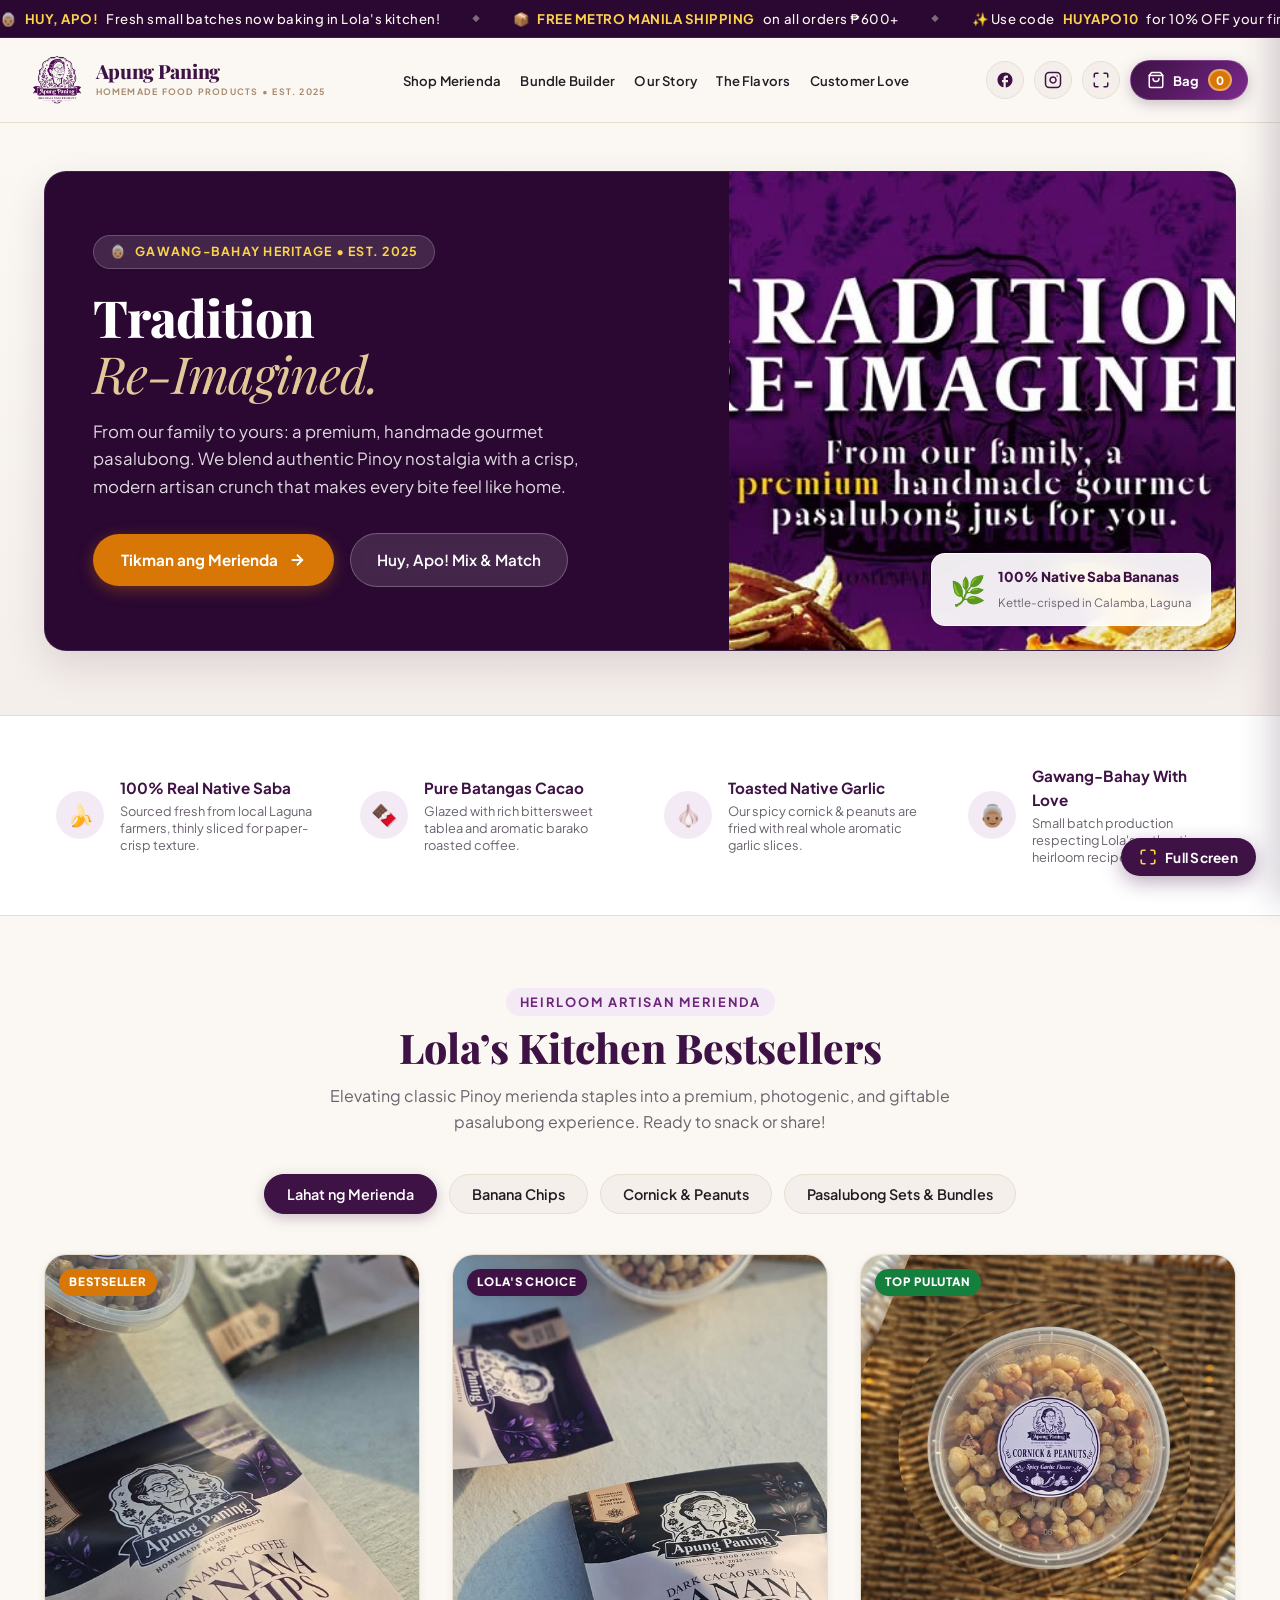
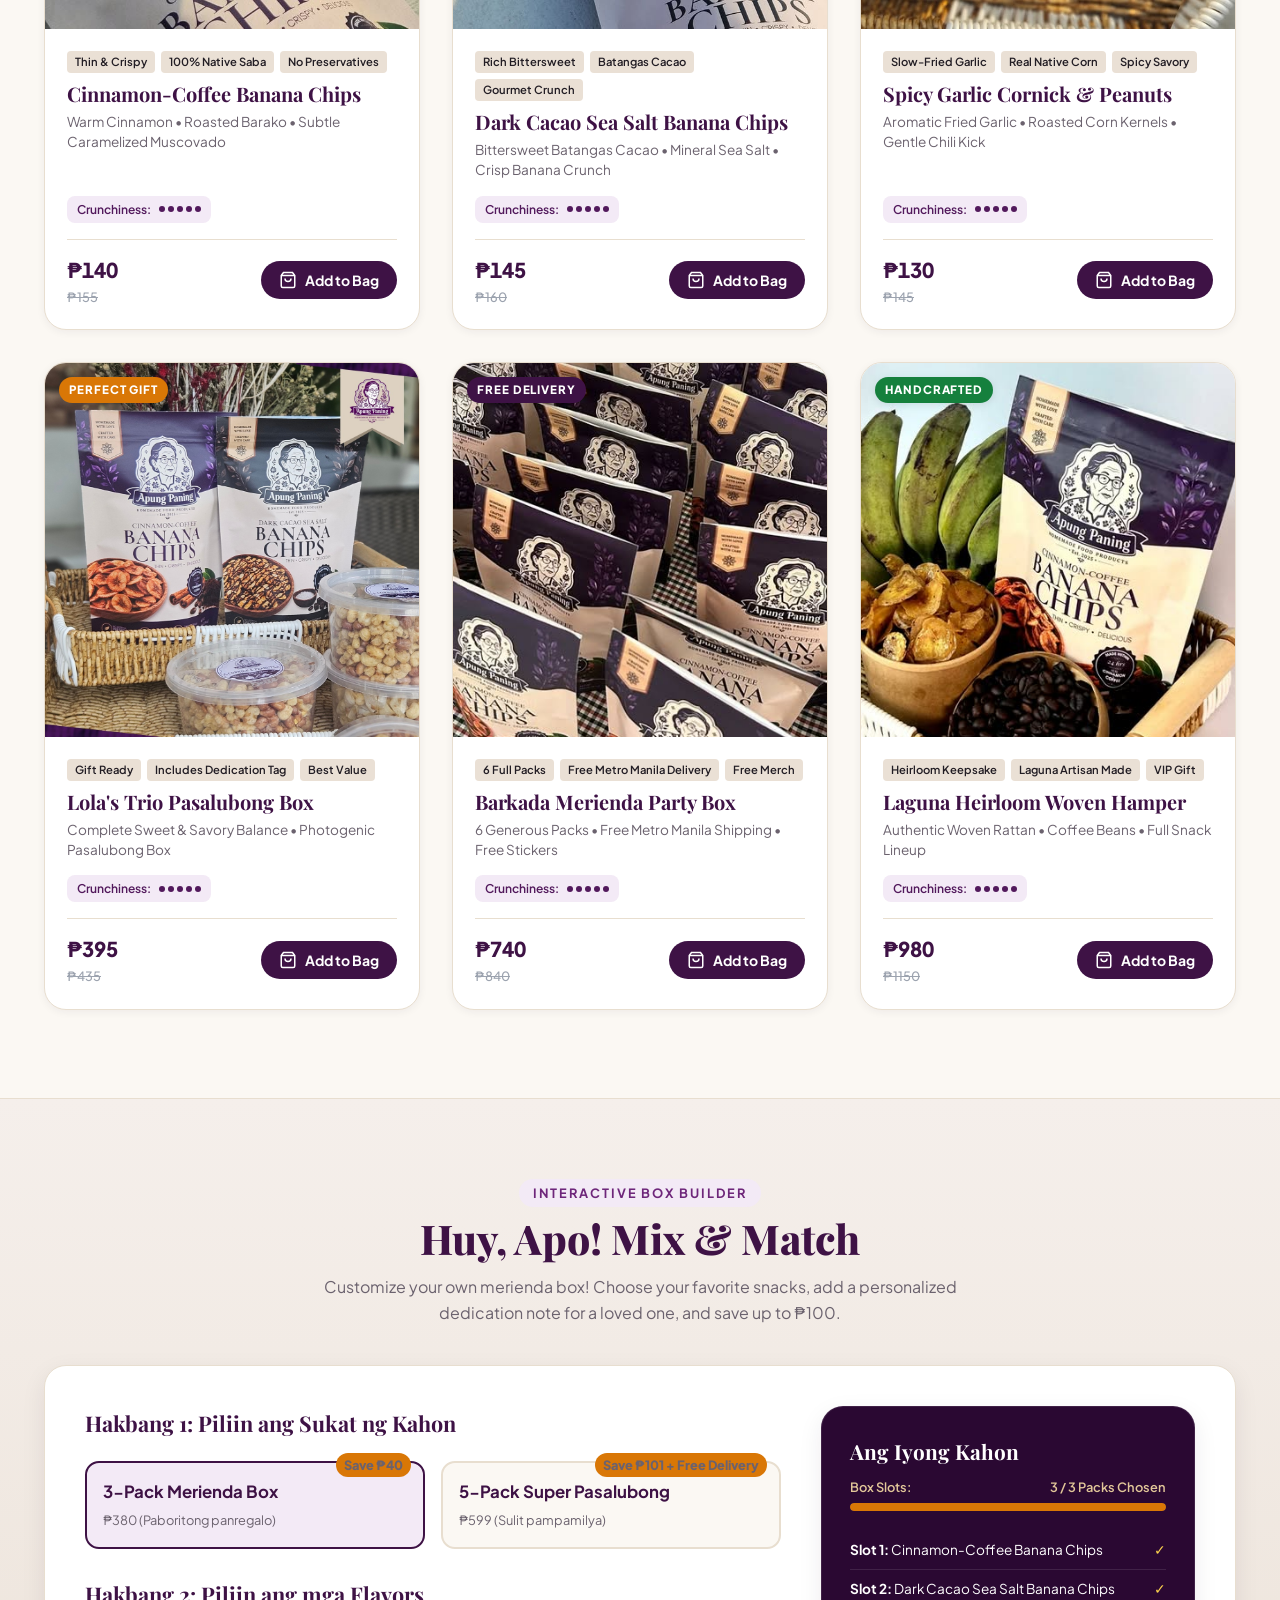
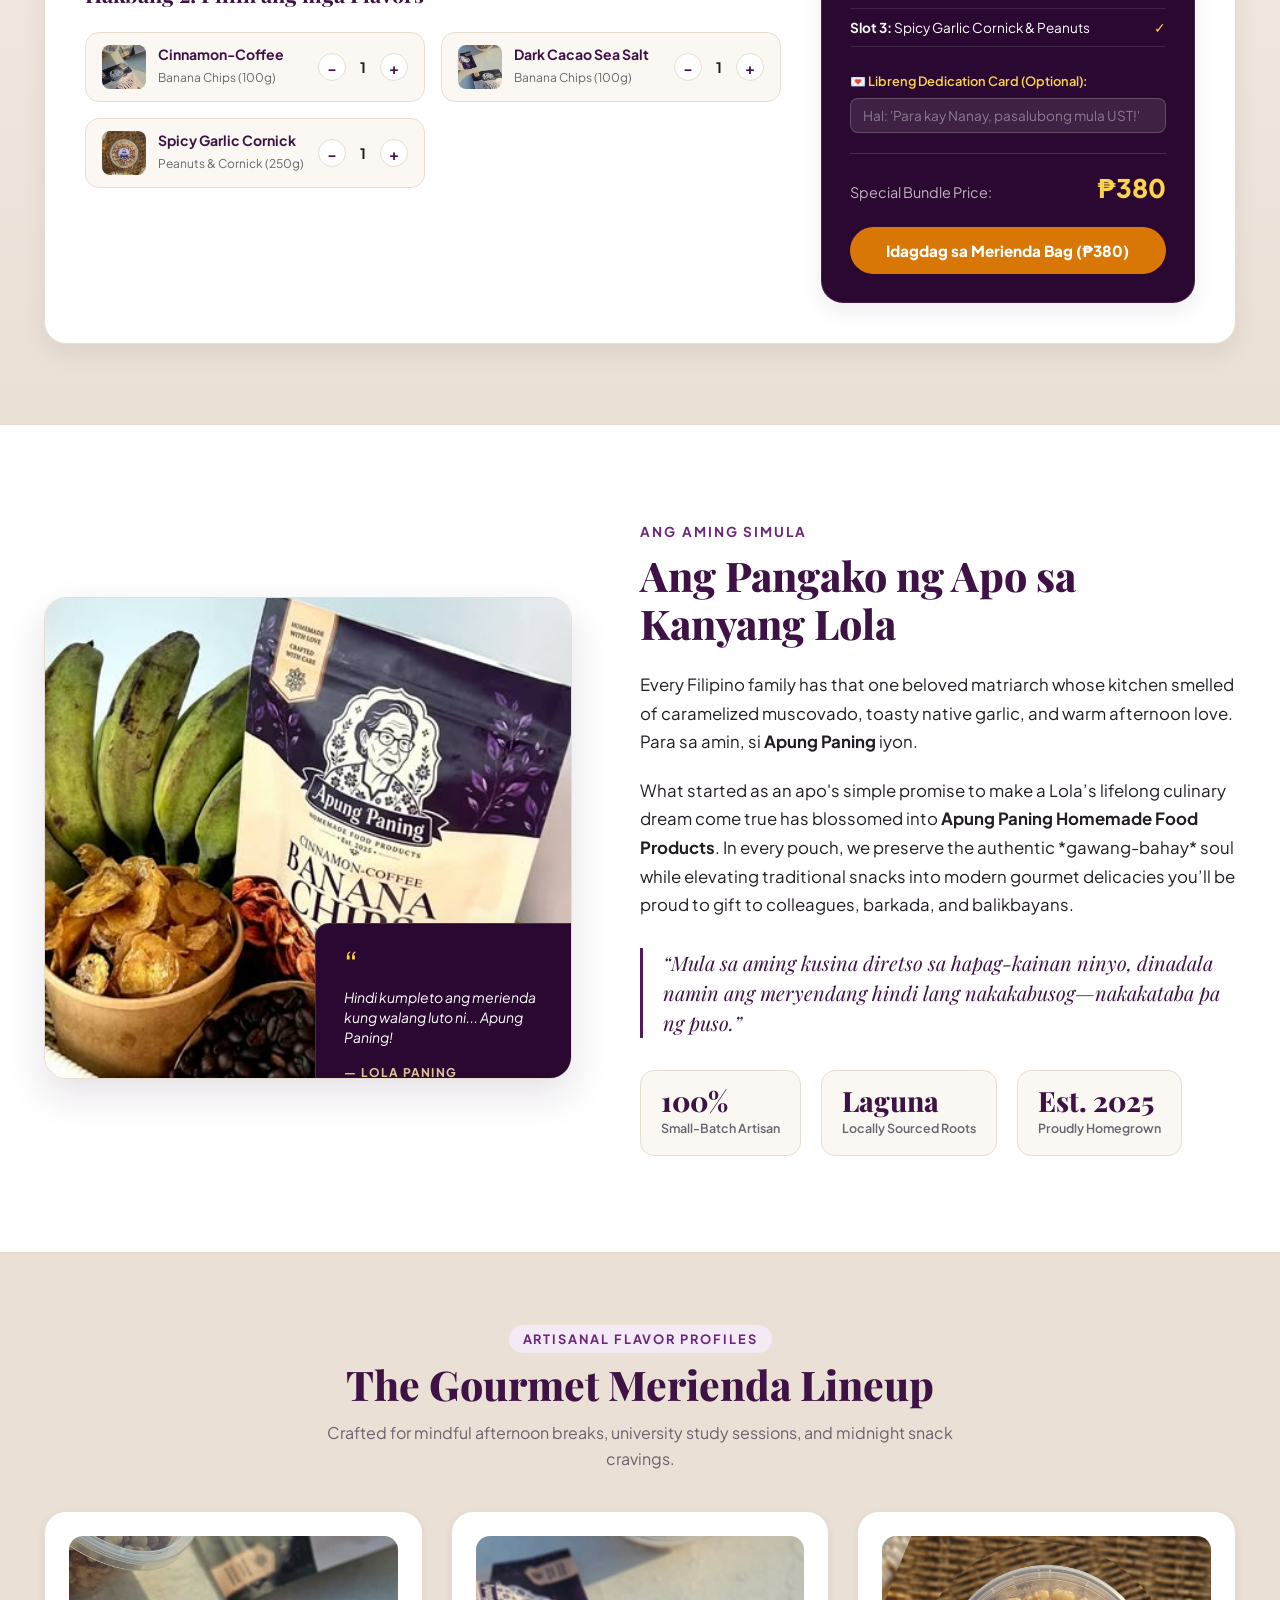
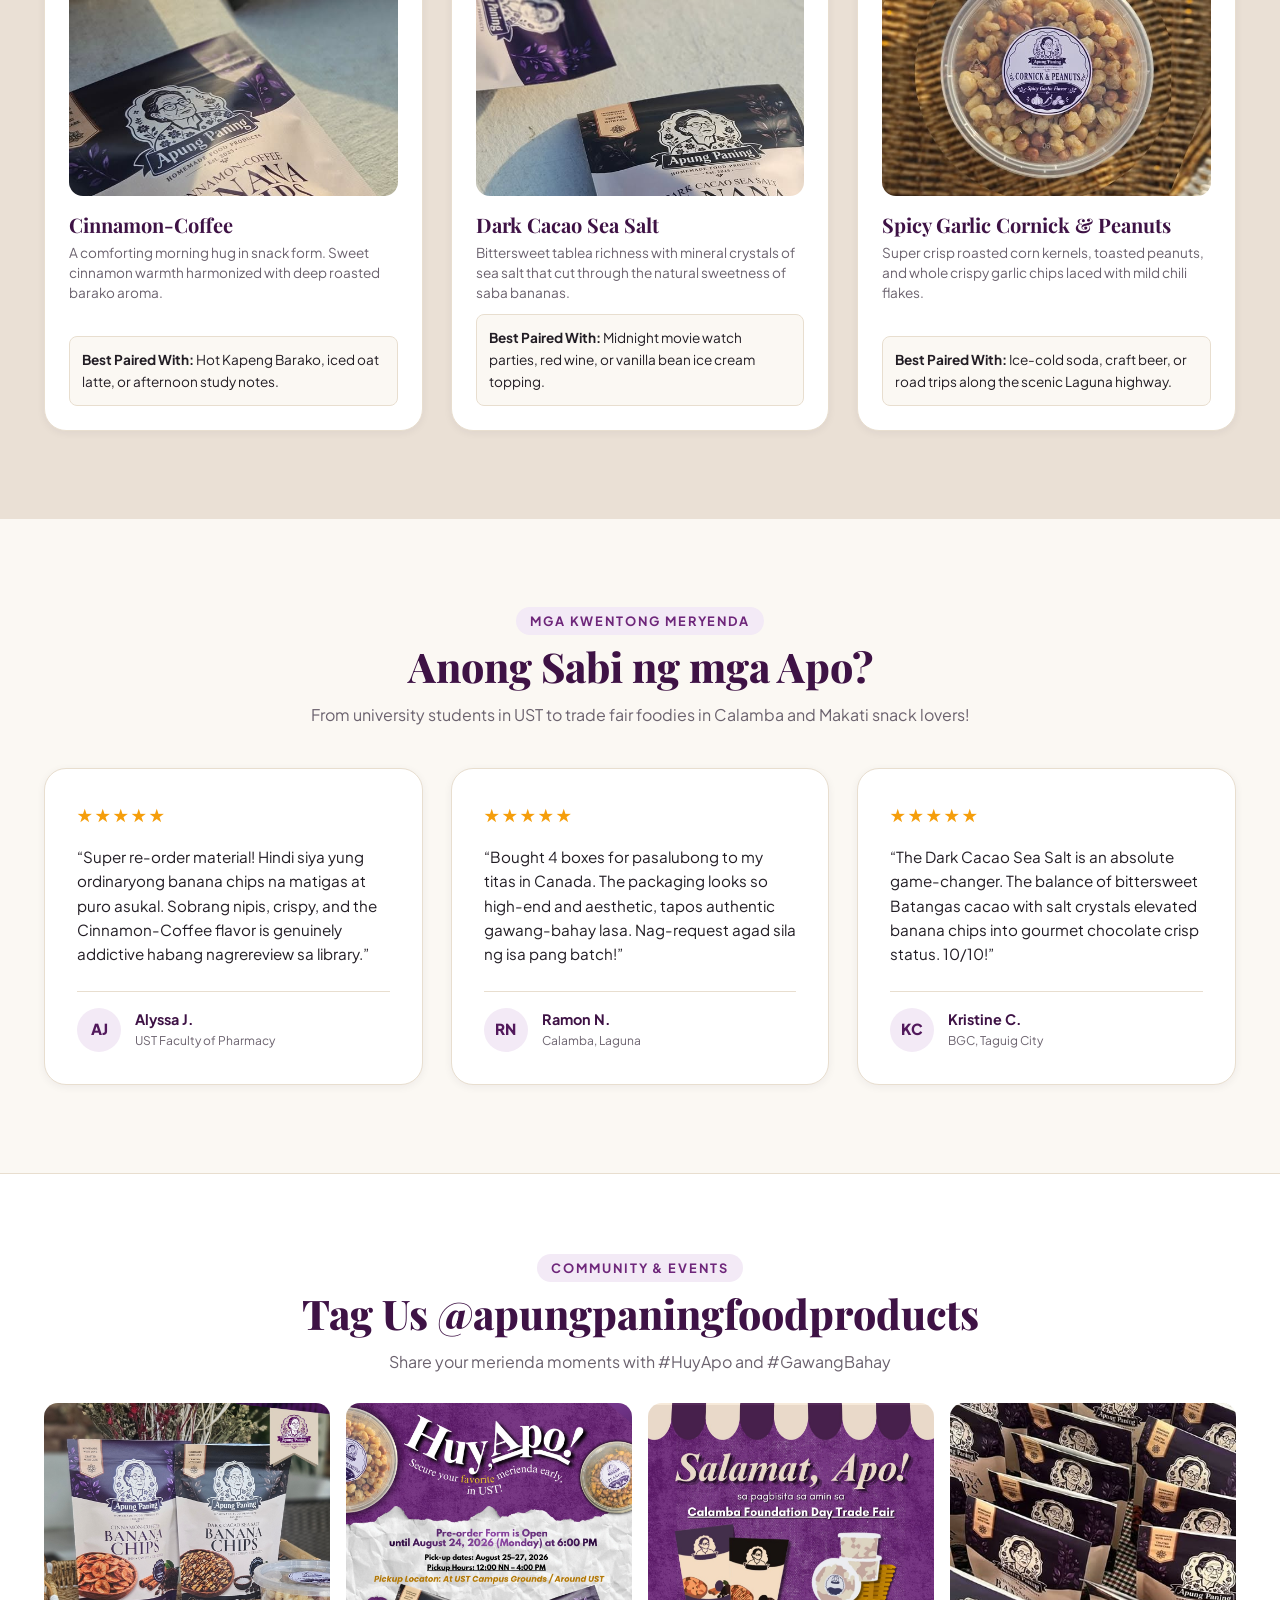
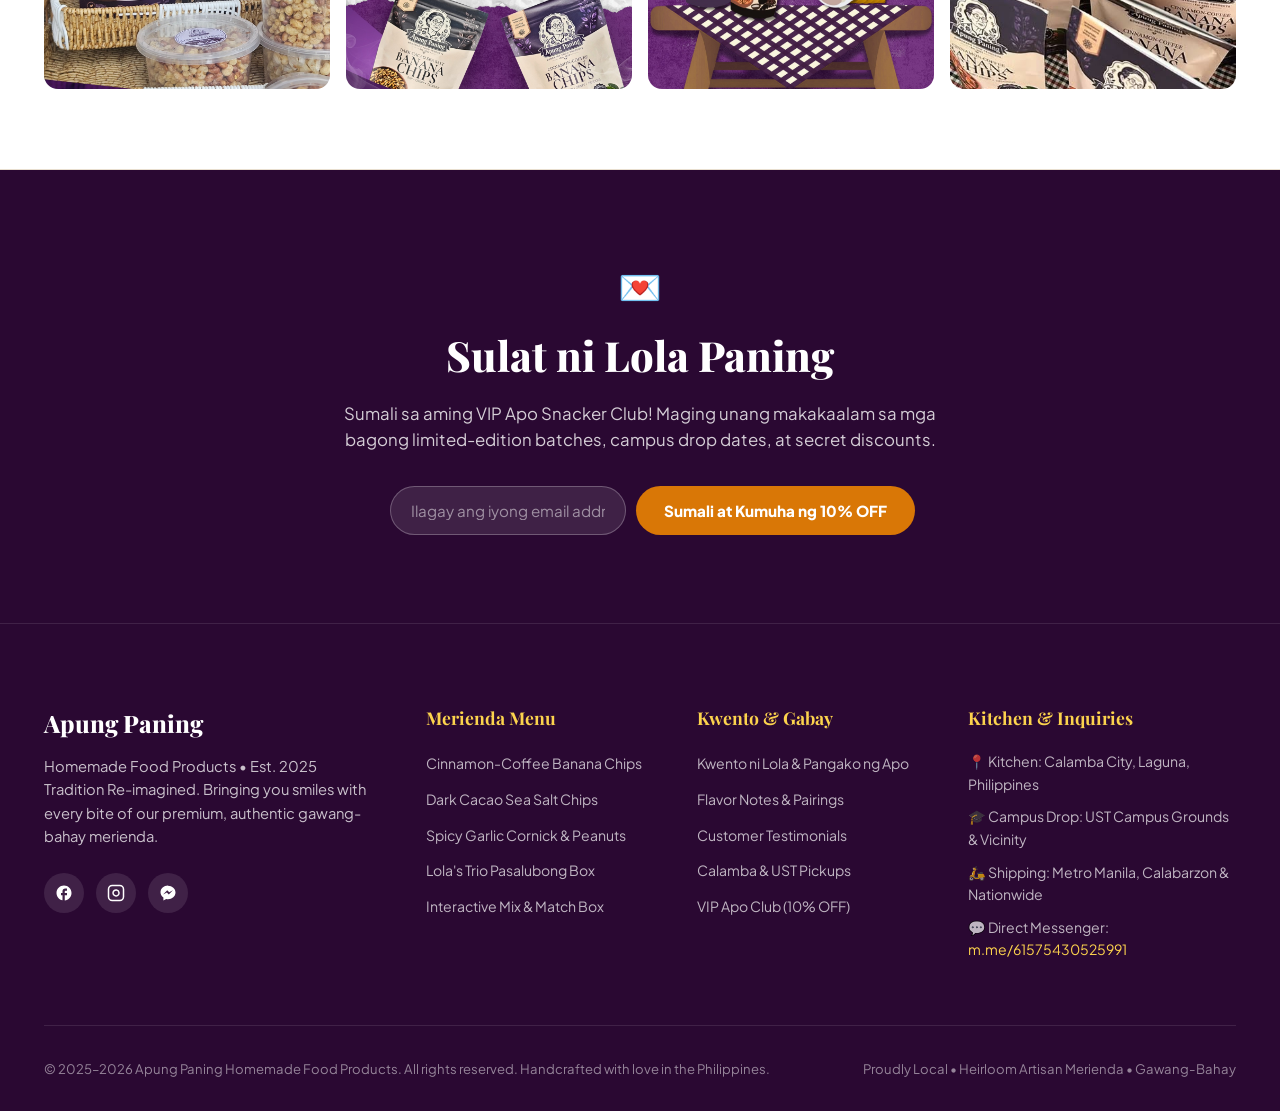
==== commit 7fbb5eeb: "commit" ====
--- a/index.html
+++ b/index.html
@@ -1,5342 +1,874 @@
 <!DOCTYPE html>
 <html lang="en">
 <head>
-<meta charset="UTF-8">
-<meta name="viewport" content="width=device-width, initial-scale=1.0">
-<title>Maria Nicole Nate — Digital Marketing & Technical Ad Support Specialist</title>
-<meta name="description" content="Personal portfolio of Maria Nicole G. Nate — Digital Marketing & Technical Ad Support Specialist based in Mandaluyong City, Philippines. High-converting paid ad campaigns, performance analytics, and lead generation systems.">
-<link rel="preconnect" href="https://fonts.googleapis.com">
-<link rel="preconnect" href="https://fonts.gstatic.com" crossorigin>
-<link href="https://fonts.googleapis.com/css2?family=Outfit:wght@400;500;600;700;800;900&family=Plus+Jakarta+Sans:ital,wght@0,400;0,500;0,600;0,700;0,800;1,400;1,500&family=Space+Grotesk:wght@500;700&display=swap" rel="stylesheet">
-<style>
-:root {
-  /* Refined White Palette + Modern Fluid Sunset Mesh Accents */
-  --white: #FFFFFF;
-  --white-95: rgba(255, 255, 255, 0.95);
-  --white-85: rgba(255, 255, 255, 0.85);
-  --white-70: rgba(255, 255, 255, 0.70);
-  --white-50: rgba(255, 255, 255, 0.50);
-  --white-25: rgba(255, 255, 255, 0.25);
-  --white-12: rgba(255, 255, 255, 0.12);
-  --white-06: rgba(255, 255, 255, 0.06);
-
-  /* Deep Space Base */
-  --bg-dark: #080711;
-  --bg-surface: #0E0D1C;
-  --bg-card: rgba(20, 18, 36, 0.65);
-  --border-subtle: rgba(255, 255, 255, 0.12);
-  --border-bright: rgba(255, 255, 255, 0.35);
-
-  /* Fluid Mesh Gradient Accents */
-  --coral: #FF5A36;
-  --fuchsia: #E12885;
-  --violet: #8B3DFF;
-  --indigo: #4338CA;
-  --cyan: #38BDF8;
-  --peach: #FF9E7D;
-  --emerald: #10B981;
-
-  /* Typography */
-  --font-display: 'Outfit', -apple-system, BlinkMacSystemFont, sans-serif;
-  --font-body: 'Plus Jakarta Sans', -apple-system, BlinkMacSystemFont, sans-serif;
-  --font-mono: 'Space Grotesk', monospace;
-
-  --ease-spring: cubic-bezier(0.16, 1, 0.3, 1);
-}
-
-*, *::before, *::after {
-  margin: 0;
-  padding: 0;
-  box-sizing: border-box;
-}
-
-html {
-  scroll-behavior: smooth;
-  color-scheme: dark;
-}
-
-body {
-  background-color: var(--bg-dark);
-  color: var(--white);
-  font-family: var(--font-body);
-  -webkit-font-smoothing: antialiased;
-  -moz-osx-font-smoothing: grayscale;
-  overflow-x: hidden;
-  position: relative;
-  line-height: 1.6;
-}
-
-::selection {
-  background: var(--white);
-  color: var(--bg-dark);
-}
-
-a {
-  color: inherit;
-  text-decoration: none;
-}
-
-button {
-  font-family: inherit;
-  border: none;
-  background: none;
-  cursor: pointer;
-}
-
-img {
-  max-width: 100%;
-  display: block;
-}
-
-/* ============================================================
-   AMBIENT FLUID GRADIENT BACKGROUND & MESH WAVE
-   ============================================================ */
-.ambient-scene {
-  position: fixed;
-  inset: 0;
-  pointer-events: none;
-  z-index: 0;
-  overflow: hidden;
-}
-
-.mesh-glow {
-  position: absolute;
-  border-radius: 50%;
-  filter: blur(120px);
-  opacity: 0.55;
-  mix-blend-mode: screen;
-  will-change: transform;
-}
-
-.glow-coral {
-  width: 58vw;
-  height: 58vw;
-  left: -12vw;
-  top: -10vh;
-  background: radial-gradient(circle, rgba(255, 90, 54, 0.55) 0%, rgba(225, 40, 133, 0.25) 50%, transparent 70%);
-  animation: floatMesh1 28s ease-in-out infinite alternate;
-}
-
-.glow-violet {
-  width: 65vw;
-  height: 65vw;
-  right: -18vw;
-  top: 15vh;
-  background: radial-gradient(circle, rgba(139, 61, 255, 0.5) 0%, rgba(67, 56, 202, 0.25) 50%, transparent 70%);
-  animation: floatMesh2 32s ease-in-out infinite alternate;
-}
-
-.glow-peach {
-  width: 48vw;
-  height: 48vw;
-  left: 25vw;
-  top: 85vh;
-  background: radial-gradient(circle, rgba(255, 158, 125, 0.45) 0%, rgba(225, 40, 133, 0.2) 55%, transparent 70%);
-  animation: floatMesh3 25s ease-in-out infinite alternate;
-}
-
-.glow-deep {
-  width: 55vw;
-  height: 55vw;
-  right: -10vw;
-  top: 190vh;
-  background: radial-gradient(circle, rgba(67, 56, 202, 0.4) 0%, rgba(139, 61, 255, 0.25) 50%, transparent 70%);
-  animation: floatMesh1 30s ease-in-out infinite alternate-reverse;
-}
-
-@keyframes floatMesh1 {
-  0% { transform: translate(0, 0) scale(1); }
-  50% { transform: translate(6vw, 5vh) scale(1.08); }
-  100% { transform: translate(-4vw, 8vh) scale(0.95); }
-}
-
-@keyframes floatMesh2 {
-  0% { transform: translate(0, 0) scale(1); }
-  50% { transform: translate(-5vw, 6vh) scale(1.12); }
-  100% { transform: translate(4vw, -4vh) scale(0.92); }
-}
-
-@keyframes floatMesh3 {
-  0% { transform: translate(0, 0) scale(0.95); }
-  50% { transform: translate(4vw, -5vh) scale(1.1); }
-  100% { transform: translate(-6vw, 4vh) scale(1.04); }
-}
-
-.fluid-wave-svg {
-  position: absolute;
-  top: 5vh;
-  left: -5%;
-  width: 110%;
-  height: 90vh;
-  opacity: 0.38;
-  filter: blur(40px);
-  pointer-events: none;
-  mix-blend-mode: screen;
-}
-
-.dot-grid {
-  position: absolute;
-  inset: 0;
-  background-image: radial-gradient(rgba(255, 255, 255, 0.12) 1px, transparent 1px);
-  background-size: 32px 32px;
-  mask-image: radial-gradient(ellipse 80% 60% at 50% 30%, #000 30%, transparent 85%);
-  opacity: 0.4;
-  pointer-events: none;
-}
-
-.container {
-  width: 100%;
-  max-width: 1240px;
-  margin: 0 auto;
-  padding: 0 clamp(20px, 4vw, 48px);
-  position: relative;
-  z-index: 2;
-}
-
-/* ============================================================
-   STICKY LUXURY NAVIGATION (WHITE GLASSMORPHISM)
-   ============================================================ */
-.nav-wrap {
-  position: fixed;
-  top: 0;
-  left: 0;
-  right: 0;
-  z-index: 120;
-  padding: 20px 0;
-  transition: all 0.4s var(--ease-spring);
-}
-
-.nav-wrap.scrolled {
-  padding: 12px 0;
-}
-
-.navbar {
-  display: flex;
-  align-items: center;
-  justify-content: space-between;
-  background: rgba(14, 13, 28, 0.65);
-  backdrop-filter: blur(20px);
-  -webkit-backdrop-filter: blur(20px);
-  border: 1px solid rgba(255, 255, 255, 0.14);
-  border-radius: 999px;
-  padding: 10px 14px 10px 24px;
-  box-shadow: 0 16px 36px -10px rgba(0, 0, 0, 0.5), inset 0 1px 0 rgba(255, 255, 255, 0.2);
-  transition: all 0.3s ease;
-}
-
-.brand-mark {
-  display: flex;
-  align-items: center;
-  gap: 12px;
-  font-family: var(--font-display);
-  font-weight: 800;
-  font-size: 19px;
-  letter-spacing: -0.02em;
-  color: var(--white);
-}
-
-.brand-avatar-mini {
-  width: 32px;
-  height: 32px;
-  border-radius: 50%;
-  overflow: hidden;
-  border: 1.5px solid var(--white);
-  box-shadow: 0 0 14px rgba(255, 255, 255, 0.3);
-}
-
-.brand-avatar-mini img {
-  width: 100%;
-  height: 100%;
-  object-fit: cover;
-}
-
-.brand-dot {
-  width: 7px;
-  height: 7px;
-  border-radius: 50%;
-  background: var(--emerald);
-  box-shadow: 0 0 10px var(--emerald);
-  margin-left: 2px;
-}
-
-.nav-menu {
-  display: flex;
-  align-items: center;
-  gap: 28px;
-  list-style: none;
-}
-
-.nav-link {
-  font-size: 13.5px;
-  font-weight: 600;
-  color: var(--white-70);
-  transition: all 0.25s ease;
-  position: relative;
-  letter-spacing: 0.01em;
-}
-
-.nav-link:hover {
-  color: var(--white);
-}
-
-.nav-actions {
-  display: flex;
-  align-items: center;
-  gap: 12px;
-}
-
-.btn-white {
-  display: inline-flex;
-  align-items: center;
-  justify-content: center;
-  gap: 8px;
-  background: var(--white);
-  color: #080711;
-  font-weight: 700;
-  font-size: 13.5px;
-  padding: 10px 22px;
-  border-radius: 999px;
-  letter-spacing: 0.01em;
-  transition: all 0.3s var(--ease-spring);
-  box-shadow: 0 4px 20px rgba(255, 255, 255, 0.28);
-  white-space: nowrap;
-}
-
-.btn-white:hover {
-  transform: translateY(-2px) scale(1.02);
-  box-shadow: 0 8px 28px rgba(255, 255, 255, 0.45);
-  background: #FFFFFF;
-}
-
-.btn-glass {
-  display: inline-flex;
-  align-items: center;
-  justify-content: center;
-  gap: 8px;
-  background: rgba(255, 255, 255, 0.08);
-  color: var(--white);
-  border: 1px solid rgba(255, 255, 255, 0.25);
-  font-weight: 600;
-  font-size: 13.5px;
-  padding: 10px 22px;
-  border-radius: 999px;
-  backdrop-filter: blur(10px);
-  -webkit-backdrop-filter: blur(10px);
-  transition: all 0.3s var(--ease-spring);
-  white-space: nowrap;
-}
-
-.btn-glass:hover {
-  background: rgba(255, 255, 255, 0.18);
-  border-color: var(--white);
-  transform: translateY(-2px);
-  box-shadow: 0 6px 20px rgba(255, 255, 255, 0.15);
-}
-
-/* Nav Icon Buttons (Just Logo/Icon) */
-.nav-icon-btn {
-  width: 38px;
-  height: 38px;
-  border-radius: 50%;
-  background: rgba(255, 255, 255, 0.08);
-  border: 1px solid rgba(255, 255, 255, 0.2);
-  color: var(--white);
-  display: inline-flex;
-  align-items: center;
-  justify-content: center;
-  cursor: pointer;
-  transition: all 0.3s var(--ease-spring);
-  position: relative;
-  flex-shrink: 0;
-}
-
-.nav-icon-btn:hover {
-  background: rgba(255, 255, 255, 0.2);
-  border-color: var(--white);
-  transform: scale(1.08);
-  box-shadow: 0 4px 14px rgba(255, 255, 255, 0.25);
-}
-
-.nav-icon-btn svg {
-  transition: transform 0.35s var(--ease-spring);
-}
-
-.nav-icon-btn:active svg {
-  transform: scale(0.85);
-}
-
-/* ============================================================
-   LIGHT MODE THEME OVERRIDES (REFINED SLATE TYPOGRAPHY & RADIANT SUNSET CANVAS)
-   ============================================================ */
-[data-theme="light"] {
-  /* Radiant Pure Tech Canvas - Clean & Bright */
-  --bg-dark: #FFFFFF;
-  --bg-surface: #FFFFFF;
-  --bg-card: #FFFFFF;
-  --border-subtle: rgba(255, 107, 61, 0.15);
-  --border-bright: rgba(255, 64, 129, 0.35);
-
-  /* Modern High-Contrast Charcoal & Slate Typography (Sunset Palette Harmony) */
-  --white: #0F172A;
-  --white-95: #0F172A;
-  --white-85: #1E293B;
-  --white-70: #334155;
-  --white-50: #64748B;
-  --white-25: rgba(15, 23, 42, 0.18);
-  --white-12: rgba(15, 23, 42, 0.08);
-  --white-06: rgba(15, 23, 42, 0.04);
-
-  /* Vibrant True Sunset Spectrum */
-  --coral: #FF5A36;
-  --peach: #FF7A50;
-  --fuchsia: #FF3E83;
-  --violet: #8B3DFF;
-  --indigo: #4338CA;
-  --cyan: #0284C7;
-  --emerald: #059669;
-
-  color-scheme: light;
-}
-
-[data-theme="light"] body {
-  background-color: #FFFFFF !important;
-  background-image: 
-    radial-gradient(at 0% 0%, rgba(255, 107, 61, 0.08) 0%, transparent 45%),
-    radial-gradient(at 100% 0%, rgba(255, 62, 131, 0.08) 0%, transparent 45%),
-    radial-gradient(at 50% 50%, rgba(255, 154, 74, 0.05) 0%, transparent 50%),
-    radial-gradient(at 15% 85%, rgba(255, 62, 131, 0.07) 0%, transparent 45%),
-    radial-gradient(at 85% 88%, rgba(255, 107, 61, 0.08) 0%, transparent 45%) !important;
-  background-attachment: fixed;
-  color: #334155;
-}
-
-/* Ensure no dark overlays on sections in light mode */
-[data-theme="light"] section,
-[data-theme="light"] .sec-skills,
-[data-theme="light"] .sec-about,
-[data-theme="light"] #skills,
-[data-theme="light"] #about {
-  background: transparent !important;
-}
-
-[data-theme="light"] ::selection {
-  background: #0F172A;
-  color: #FFFFFF;
-}
-
-/* Global Bold Emphasis in Light Mode (Radiant Sunset Gradient: Coral -> Fuchsia -> Violet) */
-[data-theme="light"] strong,
-[data-theme="light"] b {
-  background: linear-gradient(135deg, #FF5A36 0%, #FF3E83 50%, #8B3DFF 100%);
-  -webkit-background-clip: text;
-  -webkit-text-fill-color: transparent;
-  box-decoration-break: clone;
-  -webkit-box-decoration-break: clone;
-  font-weight: 800;
-  display: inline;
-}
-
-/* Ambient Moving Scene in Light Mode: Soft, luminous orange & pink glow (NO dark/black shadows) */
-[data-theme="light"] .ambient-scene {
-  opacity: 1;
-}
-
-[data-theme="light"] .mesh-glow {
-  opacity: 0.40;
-  filter: blur(80px);
-  mix-blend-mode: normal;
-  will-change: transform;
-}
-
-[data-theme="light"] .glow-coral {
-  background: radial-gradient(circle, rgba(255, 107, 61, 0.24) 0%, rgba(255, 154, 120, 0.12) 50%, transparent 70%);
-  animation: floatMesh1 20s ease-in-out infinite alternate;
-}
-
-[data-theme="light"] .glow-violet {
-  background: radial-gradient(circle, rgba(255, 64, 129, 0.22) 0%, rgba(255, 143, 177, 0.10) 50%, transparent 70%);
-  animation: floatMesh2 24s ease-in-out infinite alternate;
-}
-
-[data-theme="light"] .glow-peach {
-  background: radial-gradient(circle, rgba(255, 149, 74, 0.22) 0%, rgba(255, 196, 143, 0.10) 50%, transparent 70%);
-  animation: floatMesh3 18s ease-in-out infinite alternate;
-}
-
-[data-theme="light"] .glow-deep {
-  background: radial-gradient(circle, rgba(255, 99, 146, 0.20) 0%, rgba(192, 132, 252, 0.12) 50%, transparent 70%);
-  animation: floatMesh1 22s ease-in-out infinite alternate-reverse;
-}
-
-[data-theme="light"] .fluid-wave-svg {
-  opacity: 0.45;
-  filter: blur(40px);
-  mix-blend-mode: normal;
-  animation: floatWaveLight 16s ease-in-out infinite alternate;
-}
-
-[data-theme="light"] .fluid-wave-svg path {
-  fill: url(#waveGradLight);
-}
-
-[data-theme="light"] .dot-grid {
-  background-image: radial-gradient(rgba(255, 107, 61, 0.12) 1.2px, transparent 1.2px);
-  background-size: 32px 32px;
-  opacity: 0.4;
-}
-
-@keyframes floatWaveLight {
-  0% { transform: translateY(0) scaleY(1); }
-  50% { transform: translateY(-22px) scaleY(1.04) scaleX(1.01); }
-  100% { transform: translateY(12px) scaleY(0.96); }
-}
-
-@keyframes floatSidePillLight {
-  0% { transform: translateY(-50%) translateX(0); }
-  50% { transform: translateY(-54%) translateX(-3px); }
-  100% { transform: translateY(-46%) translateX(2px); }
-}
-
-/* Navigation */
-[data-theme="light"] .navbar {
-  background: rgba(255, 255, 255, 0.90);
-  border: 1px solid rgba(255, 255, 255, 0.98);
-  box-shadow: 0 10px 30px -10px rgba(255, 107, 61, 0.10), 0 0 1px rgba(15, 23, 42, 0.10), inset 0 1px 0 #FFFFFF;
-  backdrop-filter: blur(20px);
-  -webkit-backdrop-filter: blur(20px);
-}
-
-[data-theme="light"] .nav-wrap.scrolled .navbar {
-  background: #FFFFFF;
-  border-color: rgba(255, 107, 61, 0.18);
-  box-shadow: 0 14px 34px -10px rgba(255, 107, 61, 0.16);
-}
-
-[data-theme="light"] .brand-mark {
-  color: #0F172A;
-}
-
-[data-theme="light"] .brand-avatar-mini {
-  border-color: #0F172A;
-  box-shadow: 0 0 12px rgba(255, 107, 61, 0.25);
-}
-
-[data-theme="light"] .brand-dot {
-  background: #10B981;
-  box-shadow: 0 0 8px #10B981;
-}
-
-[data-theme="light"] .nav-link {
-  color: #475569;
-  font-weight: 600;
-}
-
-[data-theme="light"] .nav-link:hover {
-  color: #0F172A;
-}
-
-[data-theme="light"] .nav-link::after {
-  background: linear-gradient(90deg, #FF5A36, #FF3E83);
-}
-
-[data-theme="light"] .btn-white {
-  background: #0F172A;
-  color: #FFFFFF;
-  box-shadow: 0 4px 18px rgba(15, 23, 42, 0.20);
-}
-
-[data-theme="light"] .btn-white:hover {
-  background: linear-gradient(135deg, #FF5A36, #FF3E83);
-  color: #FFFFFF;
-  box-shadow: 0 8px 25px rgba(255, 90, 54, 0.4);
-}
-
-[data-theme="light"] .btn-large-white {
-  background: #0F172A;
-  color: #FFFFFF;
-  box-shadow: 0 8px 28px rgba(15, 23, 42, 0.18);
-}
-
-[data-theme="light"] .btn-large-white:hover {
-  background: linear-gradient(135deg, #FF5A36 0%, #FF3E83 100%);
-  color: #FFFFFF;
-  box-shadow: 0 14px 40px rgba(255, 90, 54, 0.45);
-}
-
-[data-theme="light"] .btn-large-glass {
-  background: rgba(255, 255, 255, 0.90);
-  backdrop-filter: blur(14px);
-  -webkit-backdrop-filter: blur(14px);
-  color: #0F172A;
-  border: 1.5px solid rgba(255, 107, 61, 0.20);
-  box-shadow: 0 4px 14px rgba(255, 107, 61, 0.08);
-}
-
-[data-theme="light"] .btn-large-glass:hover {
-  background: #FFFFFF;
-  border-color: #FF5A36;
-  color: #FF5A36;
-  box-shadow: 0 8px 22px rgba(255, 90, 54, 0.2);
-}
-
-[data-theme="light"] .nav-icon-btn {
-  background: rgba(255, 255, 255, 0.90);
-  border-color: rgba(255, 107, 61, 0.18);
-  color: #0F172A;
-}
-
-[data-theme="light"] .nav-icon-btn:hover {
-  background: #0F172A;
-  border-color: #0F172A;
-  color: #FFFFFF;
-  box-shadow: 0 4px 14px rgba(15, 23, 42, 0.18);
-}
-
-[data-theme="light"] .mobile-toggle {
-  background: rgba(255, 255, 255, 0.90);
-  border-color: rgba(255, 107, 61, 0.18);
-  color: #0F172A;
-}
-
-[data-theme="light"] .mobile-toggle span {
-  background: #0F172A;
-}
-
-[data-theme="light"] .mobile-drawer {
-  background: #FFFFFF;
-}
-
-[data-theme="light"] .mobile-drawer a {
-  color: #0F172A;
-}
-
-[data-theme="light"] .mobile-drawer a:hover {
-  color: #FF5A36;
-}
-
-/* Hero Elements */
-[data-theme="light"] .hero-h1 {
-  background: linear-gradient(135deg, #FF5A36 0%, #FF3E83 50%, #8B3DFF 100%);
-  -webkit-background-clip: text;
-  -webkit-text-fill-color: transparent;
-  display: inline-block;
-  font-weight: 900;
-}
-
-[data-theme="light"] .hero-h1 .gradient-word {
-  background: linear-gradient(135deg, #FF5A36 0%, #FF3E83 50%, #8B3DFF 100%);
-  -webkit-background-clip: text;
-  -webkit-text-fill-color: transparent;
-  display: inline-block;
-  font-weight: 900;
-}
-
-[data-theme="light"] .hero-desc {
-  color: #334155;
-  font-weight: 500;
-  line-height: 1.7;
-}
-
-[data-theme="light"] .hero-desc strong {
-  background: none;
-  -webkit-background-clip: initial;
-  -webkit-text-fill-color: #000000;
-  color: #000000;
-  font-weight: 800;
-  display: inline;
-}
-
-[data-theme="light"] .hero-eyebrow {
-  color: #E03E1A;
-  font-weight: 800;
-}
-
-[data-theme="light"] .hero-eyebrow::after {
-  background: #E03E1A;
-  opacity: 0.6;
-}
-
-[data-theme="light"] .status-pill {
-  background: #FFFFFF;
-  backdrop-filter: blur(12px);
-  -webkit-backdrop-filter: blur(12px);
-  border: 1px solid rgba(16, 185, 129, 0.40);
-  box-shadow: 0 4px 16px rgba(16, 185, 129, 0.15);
-}
-
-[data-theme="light"] .status-pill .status-text {
-  color: #0F172A;
-  font-weight: 800;
-}
-
-[data-theme="light"] .status-pill .status-dot {
-  background: #10B981;
-  box-shadow: 0 0 10px #10B981;
-}
-
-[data-theme="light"] .hero-stats-strip {
-  border-top: 1px solid rgba(255, 107, 61, 0.16);
-}
-
-[data-theme="light"] .stat-num,
-[data-theme="light"] .stat-val {
-  background: linear-gradient(135deg, #FF5A36 0%, #FF3E83 50%, #8B3DFF 100%);
-  -webkit-background-clip: text;
-  -webkit-text-fill-color: transparent;
-  font-weight: 900;
-  display: inline-block;
-}
-
-[data-theme="light"] .stat-lbl {
-  color: #64748B;
-  font-weight: 700;
-}
-
-/* Floating Showcase Card */
-[data-theme="light"] .display-showcase {
-  background: #FFFFFF;
-  backdrop-filter: blur(24px);
-  -webkit-backdrop-filter: blur(24px);
-  border: 1.5px solid rgba(255, 107, 61, 0.18);
-  box-shadow: 0 30px 70px -15px rgba(255, 107, 61, 0.12), 0 0 40px rgba(255, 64, 129, 0.08), inset 0 1px 0 #FFFFFF;
-}
-
-[data-theme="light"] .showcase-photo-frame {
-  border-color: #0F172A;
-  box-shadow: 0 8px 24px rgba(15, 23, 42, 0.14);
-}
-
-[data-theme="light"] .showcase-name {
-  color: #0F172A;
-  font-weight: 800;
-}
-
-[data-theme="light"] .showcase-sub {
-  color: #64748B;
-  font-weight: 600;
-}
-
-[data-theme="light"] .showcase-tag {
-  background: rgba(255, 90, 54, 0.10);
-  border-color: rgba(255, 90, 54, 0.25);
-  color: #E03E1A;
-  font-weight: 800;
-}
-
-/* Card 01 Curriculum Vitae */
-[data-theme="light"] .preview-card.card-dark {
-  background: #FFFFFF;
-  border: 1.5px solid rgba(255, 107, 61, 0.16);
-  box-shadow: 0 10px 24px -6px rgba(255, 107, 61, 0.08);
-  color: #0F172A;
-}
-
-[data-theme="light"] .preview-card.card-dark:hover {
-  border-color: #FF5A36;
-  box-shadow: 0 18px 36px -8px rgba(255, 90, 54, 0.20), 0 0 25px rgba(255, 64, 129, 0.12);
-  background: #FFFFFF;
-}
-
-[data-theme="light"] .preview-card.card-dark .card-num {
-  background: linear-gradient(135deg, #FF5A36 0%, #FF3E83 50%, #8B3DFF 100%);
-  -webkit-background-clip: text;
-  -webkit-text-fill-color: transparent;
-  font-weight: 900;
-  display: inline-block;
-}
-
-[data-theme="light"] .preview-card.card-dark .card-chip-tag {
-  background: rgba(255, 90, 54, 0.10);
-  border: 1px solid rgba(255, 90, 54, 0.25);
-  color: #E03E1A;
-  font-weight: 800;
-}
-
-[data-theme="light"] .preview-card.card-dark .card-content-title {
-  color: #0F172A;
-  font-weight: 800;
-}
-
-[data-theme="light"] .preview-card.card-dark .card-content-sub {
-  color: #475569;
-  font-weight: 600;
-}
-
-[data-theme="light"] .preview-card.card-dark .card-footer-action {
-  border-top-color: rgba(255, 107, 61, 0.14);
-}
-
-[data-theme="light"] .preview-card.card-dark .card-action-text {
-  color: #FF5A36;
-  font-weight: 700;
-}
-
-[data-theme="light"] .preview-card.card-dark .card-action-icon {
-  background: rgba(255, 90, 54, 0.10);
-  border-color: rgba(255, 90, 54, 0.25);
-  color: #FF5A36;
-}
-
-/* Card 02 Download Resume */
-[data-theme="light"] .preview-card.card-peach {
-  background: linear-gradient(135deg, #FF5A36 0%, #FF6F43 45%, #FF3E83 100%);
-  border: 1.5px solid rgba(255, 255, 255, 0.65);
-  box-shadow: 0 14px 32px -6px rgba(255, 90, 54, 0.42), 0 0 25px rgba(255, 62, 131, 0.25);
-  color: #FFFFFF;
-}
-
-[data-theme="light"] .preview-card.card-peach:hover {
-  box-shadow: 0 20px 45px -6px rgba(255, 90, 54, 0.55), 0 0 35px rgba(255, 62, 131, 0.35);
-  border-color: #FFFFFF;
-  transform: translateY(-4px);
-}
-
-[data-theme="light"] .preview-card.card-peach .card-num {
-  color: #FFFFFF;
-  font-weight: 900;
-}
-
-[data-theme="light"] .preview-card.card-peach .card-chip-tag {
-  background: rgba(255, 255, 255, 0.25);
-  border-color: rgba(255, 255, 255, 0.5);
-  color: #FFFFFF;
-  font-weight: 800;
-}
-
-[data-theme="light"] .preview-card.card-peach .card-content-title {
-  color: #FFFFFF;
-  font-weight: 800;
-}
-
-[data-theme="light"] .preview-card.card-peach .card-content-sub {
-  color: #FFFFFF;
-  font-weight: 600;
-}
-
-[data-theme="light"] .preview-card.card-peach .card-footer-action {
-  border-top-color: rgba(255, 255, 255, 0.35);
-}
-
-[data-theme="light"] .preview-card.card-peach .card-action-text {
-  color: #FFFFFF;
-  font-weight: 800;
-}
-
-[data-theme="light"] .preview-card.card-peach .card-action-icon {
-  background: #FFFFFF;
-  color: #FF5A36;
-  box-shadow: 0 4px 12px rgba(0, 0, 0, 0.12);
-}
-
-/* Floating Elements in Hero */
-[data-theme="light"] .floating-side-pill {
-  background: #FFFFFF;
-  backdrop-filter: blur(16px);
-  -webkit-backdrop-filter: blur(16px);
-  border: 1.5px solid rgba(255, 107, 61, 0.18);
-  box-shadow: 0 15px 35px rgba(255, 107, 61, 0.12);
-  animation: floatSidePillLight 6s ease-in-out infinite alternate;
-}
-
-[data-theme="light"] .floating-side-pill .side-dot {
-  background: rgba(15, 23, 42, 0.20);
-}
-
-[data-theme="light"] .floating-side-pill .side-dot.active {
-  background: linear-gradient(180deg, #FF5A36, #FF3E83);
-  box-shadow: 0 0 12px rgba(255, 90, 54, 0.6);
-}
-
-[data-theme="light"] .floating-metric-badge {
-  background: #FFFFFF;
-  color: #0F172A;
-  border: 1.5px solid rgba(255, 107, 61, 0.18);
-  box-shadow: 0 16px 36px rgba(255, 107, 61, 0.14), 0 0 25px rgba(16, 185, 129, 0.15);
-}
-
-[data-theme="light"] .floating-metric-badge .badge-arrow {
-  background: #10B981;
-  color: #FFFFFF;
-}
-
-/* Marquee Trust Strip */
-[data-theme="light"] .marquee-wrapper {
-  background: #FFFFFF;
-  backdrop-filter: blur(16px);
-  -webkit-backdrop-filter: blur(16px);
-  border-top: 1.5px solid rgba(255, 107, 61, 0.16);
-  border-bottom: 1.5px solid rgba(255, 107, 61, 0.16);
-  box-shadow: 0 4px 20px -2px rgba(255, 107, 61, 0.06);
-}
-
-[data-theme="light"] .marquee-item {
-  color: #0F172A;
-  font-weight: 800;
-}
-
-[data-theme="light"] .marquee-dot {
-  background: #FF5A36;
-  box-shadow: 0 0 8px rgba(255, 90, 54, 0.5);
-}
-
-/* Section Badges & Titles - High Visibility Sunset Gradient Pill */
-[data-theme="light"] .sec-badge {
-  color: #FFFFFF !important;
-  background: linear-gradient(135deg, #FF5A36 0%, #FF3E83 100%) !important;
-  border: none !important;
-  box-shadow: 0 4px 14px rgba(255, 90, 54, 0.35) !important;
-  font-weight: 800 !important;
-  letter-spacing: 0.12em !important;
-  padding: 6px 16px;
-  border-radius: 999px;
-  display: inline-flex;
-}
-
-[data-theme="light"] .sec-title {
-  color: #0F172A;
-}
-
-[data-theme="light"] .sec-title em {
-  background: linear-gradient(135deg, #FF5A36 0%, #FF3E83 50%, #8B3DFF 100%);
-  -webkit-background-clip: text;
-  -webkit-text-fill-color: transparent;
-  display: inline-block;
-  font-weight: 900;
-  font-style: normal;
-}
-
-[data-theme="light"] .sec-subtitle {
-  color: #475569;
-  font-weight: 600;
-}
-
-/* Experience Cards */
-[data-theme="light"] .exp-card {
-  background: #FFFFFF;
-  backdrop-filter: blur(20px);
-  -webkit-backdrop-filter: blur(20px);
-  border: 1.5px solid rgba(255, 107, 61, 0.15);
-  box-shadow: 0 14px 34px -10px rgba(255, 107, 61, 0.08), inset 0 1px 0 #FFFFFF;
-}
-
-[data-theme="light"] .exp-card:hover {
-  background: #FFFFFF;
-  border-color: rgba(255, 64, 129, 0.4);
-  box-shadow: 0 24px 55px -10px rgba(255, 107, 61, 0.16), 0 0 30px rgba(255, 64, 129, 0.12);
-  transform: translateY(-4px);
-}
-
-[data-theme="light"] .exp-meta-side {
-  border-color: rgba(255, 107, 61, 0.14);
-}
-
-[data-theme="light"] .exp-dates-pill {
-  color: #E03E1A;
-  background: rgba(255, 90, 54, 0.10);
-  border: 1px solid rgba(255, 90, 54, 0.25);
-  font-weight: 800;
-}
-
-[data-theme="light"] .exp-company-name {
-  color: #0F172A;
-  font-weight: 800;
-}
-
-[data-theme="light"] .exp-role-title {
-  background: linear-gradient(135deg, #FF5A36 0%, #FF3E83 50%, #8B3DFF 100%);
-  -webkit-background-clip: text;
-  -webkit-text-fill-color: transparent;
-  display: inline-block;
-  font-weight: 800;
-}
-
-[data-theme="light"] .exp-role-badge {
-  color: #FF3E83;
-  font-weight: 800;
-}
-
-[data-theme="light"] .exp-highlights-list li {
-  color: #334155;
-  font-weight: 500;
-  line-height: 1.65;
-}
-
-[data-theme="light"] .exp-highlights-list li::before {
-  color: #FF5A36;
-}
-
-[data-theme="light"] .exp-tag {
-  background: rgba(255, 107, 61, 0.06);
-  border: 1px solid rgba(255, 107, 61, 0.18);
-  color: #0F172A;
-  font-weight: 700;
-}
-
-/* Toolkit Cards & Filter Tabs */
-[data-theme="light"] .tool-tab-btn {
-  background: #FFFFFF;
-  border: 1.5px solid rgba(255, 107, 61, 0.18);
-  color: #0F172A;
-  box-shadow: 0 2px 8px rgba(255, 107, 61, 0.06);
-  font-weight: 700;
-}
-
-[data-theme="light"] .tool-tab-btn:hover {
-  background: #FFFFFF;
-  border-color: #FF5A36;
-  color: #0F172A;
-  box-shadow: 0 4px 14px rgba(255, 90, 54, 0.18);
-}
-
-[data-theme="light"] .tool-tab-btn.active {
-  background: #0F172A;
-  color: #FFFFFF;
-  border-color: #0F172A;
-  box-shadow: 0 6px 20px rgba(15, 23, 42, 0.22);
-}
-
-[data-theme="light"] .tool-tab-btn .tab-count {
-  background: rgba(15, 23, 42, 0.06);
-  color: #0F172A;
-  font-weight: 800;
-}
-
-[data-theme="light"] .tool-tab-btn.active .tab-count {
-  background: linear-gradient(135deg, #FF5A36, #FF3E83);
-  color: #FFFFFF;
-  font-weight: 800;
-}
-
-[data-theme="light"] .tool-card {
-  background: #FFFFFF;
-  backdrop-filter: blur(20px);
-  -webkit-backdrop-filter: blur(20px);
-  border: 1.5px solid rgba(255, 107, 61, 0.16);
-  box-shadow: 0 12px 30px -8px rgba(255, 107, 61, 0.08), inset 0 1px 0 #FFFFFF;
-}
-
-[data-theme="light"] .tool-card:hover {
-  background: #FFFFFF;
-  border-color: rgba(255, 64, 129, 0.45);
-  box-shadow: 0 22px 50px -10px rgba(255, 107, 61, 0.18), 0 0 25px rgba(255, 64, 129, 0.12);
-  transform: translateY(-5px);
-}
-
-[data-theme="light"] .tool-icon-circle {
-  background: rgba(15, 23, 42, 0.04);
-  border-color: rgba(255, 107, 61, 0.20);
-  color: #0F172A;
-}
-
-[data-theme="light"] .tool-card:hover .tool-icon-circle {
-  background: #0F172A;
-  color: #FFFFFF;
-}
-
-[data-theme="light"] .tool-cat-badge {
-  color: #E03E1A;
-  background: rgba(255, 90, 54, 0.10);
-  border: 1px solid rgba(255, 90, 54, 0.25);
-  font-weight: 800;
-  letter-spacing: 0.06em;
-}
-
-[data-theme="light"] .tool-title {
-  background: linear-gradient(135deg, #FF5A36 0%, #FF3E83 50%, #8B3DFF 100%);
-  -webkit-background-clip: text;
-  -webkit-text-fill-color: transparent;
-  display: inline-block;
-  font-weight: 800;
-}
-
-[data-theme="light"] .tool-role-tag {
-  color: #64748B;
-  font-weight: 700;
-}
-
-[data-theme="light"] .tool-desc {
-  color: #334155;
-  font-weight: 500;
-  line-height: 1.6;
-}
-
-[data-theme="light"] .tool-foot {
-  border-top: 1px solid rgba(255, 107, 61, 0.14);
-  color: #64748B;
-  font-weight: 700;
-}
-
-[data-theme="light"] .tool-status-dot {
-  background: #10B981;
-  box-shadow: 0 0 6px #10B981;
-}
-
-[data-theme="light"] .tool-status-txt {
-  color: #059669;
-  font-weight: 800;
-}
-
-/* Case Studies / Projects */
-[data-theme="light"] .work-card {
-  background: #FFFFFF;
-  backdrop-filter: blur(20px);
-  -webkit-backdrop-filter: blur(20px);
-  border: 1.5px solid rgba(255, 107, 61, 0.16);
-  box-shadow: 0 16px 36px -10px rgba(255, 107, 61, 0.10), inset 0 1px 0 #FFFFFF;
-}
-
-[data-theme="light"] .work-card:hover {
-  border-color: rgba(255, 64, 129, 0.45);
-  box-shadow: 0 26px 60px -10px rgba(255, 107, 61, 0.18), 0 0 30px rgba(255, 64, 129, 0.14);
-  transform: translateY(-8px);
-}
-
-[data-theme="light"] .work-media-overlay {
-  background: linear-gradient(180deg, transparent 40%, rgba(15, 23, 42, 0.5) 100%);
-}
-
-[data-theme="light"] .work-body {
-  background: #FFFFFF;
-}
-
-[data-theme="light"] .work-client {
-  color: #E03E1A;
-  font-weight: 800;
-}
-
-[data-theme="light"] .work-title {
-  background: linear-gradient(135deg, #FF5A36 0%, #FF3E83 50%, #8B3DFF 100%);
-  -webkit-background-clip: text;
-  -webkit-text-fill-color: transparent;
-  box-decoration-break: clone;
-  -webkit-box-decoration-break: clone;
-  display: inline-block;
-  font-weight: 800;
-}
-
-[data-theme="light"] .work-desc {
-  color: #334155;
-  font-weight: 500;
-  line-height: 1.6;
-}
-
-[data-theme="light"] .work-tag-pill {
-  background: #FFFFFF;
-  border-color: rgba(255, 107, 61, 0.22);
-  color: #0F172A;
-  box-shadow: 0 4px 14px rgba(255, 107, 61, 0.10);
-  font-weight: 800;
-}
-
-[data-theme="light"] .work-num-pill {
-  background: #0F172A;
-  color: #FFFFFF;
-  font-weight: 800;
-}
-
-[data-theme="light"] .work-metrics-row {
-  border-top: 1px solid rgba(255, 107, 61, 0.14);
-  border-bottom: 1px solid rgba(255, 107, 61, 0.14);
-}
-
-[data-theme="light"] .metric-val,
-[data-theme="light"] .work-metric-val {
-  background: none !important;
-  -webkit-background-clip: initial !important;
-  -webkit-text-fill-color: #000000 !important;
-  color: #000000 !important;
-  font-weight: 900;
-  display: inline-block;
-}
-
-[data-theme="light"] .work-metric-lbl,
-[data-theme="light"] .metric-txt {
-  color: #64748B;
-  font-weight: 700;
-}
-
-[data-theme="light"] .btn-work-view {
-  color: #FF3E83;
-  font-weight: 800;
-}
-
-[data-theme="light"] .btn-work-view:hover {
-  color: #FF5A36;
-}
-
-/* About / Biography Section - Ultra High Visibility */
-[data-theme="light"] .about-portrait-card {
-  background: #FFFFFF;
-  backdrop-filter: blur(24px);
-  -webkit-backdrop-filter: blur(24px);
-  border: 1.5px solid rgba(255, 107, 61, 0.18);
-  box-shadow: 0 30px 70px -15px rgba(255, 107, 61, 0.14), inset 0 1px 0 #FFFFFF;
-}
-
-[data-theme="light"] .about-floating-stat {
-  background: #FFFFFF;
-  color: #0F172A;
-  border: 1.5px solid rgba(255, 107, 61, 0.20);
-  box-shadow: 0 20px 40px rgba(255, 107, 61, 0.12);
-}
-
-[data-theme="light"] .about-floating-stat .stat-lead {
-  background: linear-gradient(135deg, #FF5A36 0%, #FF3E83 50%, #8B3DFF 100%);
-  -webkit-background-clip: text;
-  -webkit-text-fill-color: transparent;
-  font-weight: 900;
-  display: inline-block;
-}
-
-[data-theme="light"] .about-floating-stat .stat-subtext {
-  color: #64748B;
-  font-weight: 800;
-}
-
-[data-theme="light"] .about-lead-quote {
-  color: #0F172A !important;
-  font-weight: 800;
-  font-size: clamp(21px, 2.3vw, 29px);
-  line-height: 1.35;
-}
-
-[data-theme="light"] .about-lead-quote em {
-  background: linear-gradient(135deg, #FF5A36 0%, #FF3E83 50%, #8B3DFF 100%);
-  -webkit-background-clip: text;
-  -webkit-text-fill-color: transparent;
-  font-style: normal;
-  font-weight: 900;
-  display: inline-block;
-}
-
-[data-theme="light"] .about-bio {
-  color: #334155 !important;
-  font-size: 16px;
-  font-weight: 500;
-  line-height: 1.8;
-  opacity: 1 !important;
-}
-
-/* About Education Card */
-[data-theme="light"] .about-edu-card {
-  background: #FFFFFF !important;
-  border: 1.5px solid rgba(255, 107, 61, 0.22) !important;
-  box-shadow: 0 10px 28px -6px rgba(255, 107, 61, 0.08), 0 0 1px rgba(15, 23, 42, 0.10) !important;
-  border-radius: 18px;
-  padding: 18px 22px;
-}
-
-[data-theme="light"] .about-edu-card .edu-label {
-  color: #E03E1A !important;
-  font-weight: 800 !important;
-  letter-spacing: 0.08em;
-}
-
-[data-theme="light"] .about-edu-card .edu-school {
-  color: #0F172A !important;
-  font-weight: 800 !important;
-}
-
-[data-theme="light"] .about-edu-card .edu-degree {
-  color: #475569 !important;
-  font-weight: 600 !important;
-}
-
-[data-theme="light"] .about-edu-card .edu-shs {
-  color: #64748B !important;
-  font-weight: 500 !important;
-}
-
-[data-theme="light"] .res-contact-item {
-  background: #FFFFFF;
-  border: 1.5px solid rgba(255, 107, 61, 0.16);
-  box-shadow: 0 6px 18px rgba(255, 107, 61, 0.06);
-}
-
-[data-theme="light"] .res-contact-item:hover {
-  background: #FFFFFF;
-  border-color: #FF3E83;
-  box-shadow: 0 10px 25px rgba(255, 64, 129, 0.15);
-  transform: translateY(-2px);
-}
-
-[data-theme="light"] .res-contact-label {
-  color: #E03E1A;
-  font-weight: 800;
-}
-
-[data-theme="light"] .res-contact-val {
-  color: #0F172A;
-  font-weight: 800;
-}
-
-/* CTA Banner & Footer */
-[data-theme="light"] .cta-banner-box {
-  background: #FFFFFF;
-  border: 1.5px solid rgba(255, 107, 61, 0.20);
-  box-shadow: 0 35px 80px -15px rgba(255, 107, 61, 0.14), 0 0 50px rgba(255, 64, 129, 0.08);
-  backdrop-filter: blur(24px);
-  -webkit-backdrop-filter: blur(24px);
-}
-
-[data-theme="light"] .cta-banner-text h2 {
-  color: #0F172A;
-  font-weight: 800;
-}
-
-[data-theme="light"] .cta-banner-text h2 em {
-  background: linear-gradient(135deg, #FF5A36 0%, #FF3E83 50%, #8B3DFF 100%);
-  -webkit-background-clip: text;
-  -webkit-text-fill-color: transparent;
-  font-style: normal;
-  font-weight: 900;
-  display: inline-block;
-}
-
-[data-theme="light"] .cta-banner-text p {
-  color: #334155;
-  font-weight: 500;
-}
-
-[data-theme="light"] footer {
-  background: #FFFFFF;
-  backdrop-filter: blur(14px);
-  border-top: 1.5px solid rgba(255, 107, 61, 0.14);
-  color: #64748B;
-}
-
-[data-theme="light"] .footer-brand {
-  color: #0F172A;
-  font-weight: 800;
-}
-
-[data-theme="light"] .footer-links a {
-  color: #64748B;
-  font-weight: 600;
-}
-
-[data-theme="light"] .footer-links a:hover {
-  color: #FF5A36;
-}
-
-/* Light mode CV Modal & Dossier */
-[data-theme="light"] .modal-backdrop {
-  background: rgba(15, 23, 42, 0.40);
-  backdrop-filter: blur(16px);
-}
-
-[data-theme="light"] .cv-modal-window {
-  background: #FFFFFF;
-  border: 1.5px solid rgba(255, 107, 61, 0.18);
-  box-shadow: 0 35px 80px -15px rgba(15, 23, 42, 0.20);
-}
-
-[data-theme="light"] .cv-dossier-hero {
-  border-bottom-color: rgba(255, 107, 61, 0.14);
-}
-
-[data-theme="light"] .cv-hero-photo {
-  border-color: #0F172A;
-  box-shadow: 0 10px 25px rgba(15, 23, 42, 0.14);
-}
-
-[data-theme="light"] .cv-tag-pill {
-  background: rgba(255, 107, 61, 0.10);
-  border-color: rgba(255, 107, 61, 0.22);
-  color: #0F172A;
-  font-weight: 700;
-}
-
-[data-theme="light"] .cv-hero-details h2 {
-  color: #0F172A;
-  font-weight: 800;
-}
-
-[data-theme="light"] .cv-hero-title {
-  background: linear-gradient(135deg, #FF5A36 0%, #FF3E83 50%, #8B3DFF 100%);
-  -webkit-background-clip: text;
-  -webkit-text-fill-color: transparent;
-  display: inline-block;
-  font-weight: 800;
-}
-
-[data-theme="light"] .cv-hero-location {
-  color: #64748B;
-  font-weight: 600;
-}
-
-[data-theme="light"] .btn-cv-action.primary {
-  background: #0F172A;
-  color: #FFFFFF;
-  box-shadow: 0 4px 16px rgba(15, 23, 42, 0.20);
-}
-
-[data-theme="light"] .btn-cv-action.primary:hover {
-  background: linear-gradient(135deg, #FF5A36, #FF3E83);
-  color: #FFFFFF;
-  box-shadow: 0 8px 25px rgba(255, 90, 54, 0.4);
-}
-
-[data-theme="light"] .btn-cv-action.secondary {
-  background: rgba(255, 107, 61, 0.08);
-  border-color: rgba(255, 107, 61, 0.22);
-  color: #0F172A;
-  font-weight: 800;
-}
-
-[data-theme="light"] .btn-cv-action.secondary:hover {
-  background: #FFFFFF;
-  border-color: #FF3E83;
-  color: #FF3E83;
-}
-
-[data-theme="light"] .btn-cv-action.ghost {
-  border-color: rgba(255, 107, 61, 0.22);
-  color: #0F172A;
-  font-weight: 700;
-}
-
-[data-theme="light"] .btn-cv-action.ghost:hover {
-  background: rgba(255, 107, 61, 0.10);
-  color: #0F172A;
-}
-
-[data-theme="light"] .cv-contact-pill {
-  background: #FFFFFF;
-  border-color: rgba(255, 107, 61, 0.18);
-  color: #0F172A;
-  font-weight: 700;
-}
-
-[data-theme="light"] .cv-contact-pill:hover {
-  border-color: #FF3E83;
-  background: rgba(255, 62, 131, 0.08);
-  color: #FF3E83;
-}
-
-[data-theme="light"] .cv-section-heading {
-  color: #0F172A;
-  font-weight: 800;
-}
-
-[data-theme="light"] .cv-num-tag {
-  background: rgba(255, 90, 54, 0.10);
-  border-color: rgba(255, 90, 54, 0.25);
-  color: #E03E1A;
-  font-weight: 900;
-}
-
-[data-theme="light"] .cv-summary-text {
-  color: #334155;
-  background: #FFFFFF;
-  border-color: rgba(255, 107, 61, 0.16);
-  font-weight: 500;
-  line-height: 1.7;
-}
-
-[data-theme="light"] .cv-summary-text strong {
-  background: linear-gradient(135deg, #FF5A36 0%, #FF3E83 50%, #8B3DFF 100%);
-  -webkit-background-clip: text;
-  -webkit-text-fill-color: transparent;
-  box-decoration-break: clone;
-  -webkit-box-decoration-break: clone;
-  font-weight: 800;
-  display: inline;
-}
-
-[data-theme="light"] .cv-timeline-item {
-  background: #FFFFFF;
-  border-color: rgba(255, 107, 61, 0.15);
-  box-shadow: 0 4px 14px rgba(255, 107, 61, 0.06);
-}
-
-[data-theme="light"] .cv-timeline-item:hover {
-  border-color: rgba(255, 64, 129, 0.45);
-  box-shadow: 0 10px 25px rgba(255, 64, 129, 0.14);
-}
-
-[data-theme="light"] .cv-tl-role {
-  background: linear-gradient(135deg, #FF5A36 0%, #FF3E83 50%, #8B3DFF 100%);
-  -webkit-background-clip: text;
-  -webkit-text-fill-color: transparent;
-  display: inline-block;
-  font-weight: 800;
-}
-
-[data-theme="light"] .cv-tl-company {
-  color: #E03E1A;
-  font-weight: 800;
-}
-
-[data-theme="light"] .cv-tl-badge {
-  background: rgba(255, 107, 61, 0.10);
-  border-color: rgba(255, 107, 61, 0.22);
-  color: #0F172A;
-  font-weight: 700;
-}
-
-[data-theme="light"] .cv-tl-points li {
-  color: #334155;
-  font-weight: 500;
-  line-height: 1.6;
-}
-
-[data-theme="light"] .cv-tl-points li::before {
-  color: #FF5A36;
-}
-
-[data-theme="light"] .cv-tl-points strong {
-  background: linear-gradient(135deg, #FF5A36 0%, #FF3E83 50%, #8B3DFF 100%);
-  -webkit-background-clip: text;
-  -webkit-text-fill-color: transparent;
-  box-decoration-break: clone;
-  -webkit-box-decoration-break: clone;
-  font-weight: 800;
-  display: inline;
-}
-
-[data-theme="light"] .cv-skill-card {
-  background: #FFFFFF;
-  border-color: rgba(255, 107, 61, 0.15);
-  box-shadow: 0 4px 14px rgba(255, 107, 61, 0.06);
-}
-
-[data-theme="light"] .cv-skill-title {
-  color: #0F172A;
-  font-weight: 800;
-}
-
-[data-theme="light"] .cv-skill-card p {
-  color: #475569;
-  font-weight: 500;
-}
-
-[data-theme="light"] .cv-edu-row {
-  background: #FFFFFF;
-  border-color: rgba(255, 107, 61, 0.15);
-}
-
-[data-theme="light"] .cv-edu-school {
-  color: #0F172A;
-  font-weight: 800;
-}
-
-[data-theme="light"] .cv-edu-degree {
-  color: #475569;
-  font-weight: 600;
-}
-
-[data-theme="light"] .cv-modal-bottom-bar {
-  border-top-color: rgba(255, 107, 61, 0.14);
-}
-
-/* Lightbox & Story Modals */
-[data-theme="light"] .modal-window {
-  background: #FFFFFF;
-  border-color: rgba(255, 107, 61, 0.18);
-  box-shadow: 0 35px 80px -15px rgba(15, 23, 42, 0.20);
-}
-
-[data-theme="light"] .modal-header-bar {
-  background: #FFFFFF;
-  border-bottom-color: rgba(255, 107, 61, 0.14);
-}
-
-[data-theme="light"] .modal-back-btn {
-  background: #0F172A;
-  color: #FFFFFF;
-}
-
-[data-theme="light"] .modal-close-btn {
-  background: rgba(15, 23, 42, 0.05);
-  border-color: rgba(255, 107, 61, 0.18);
-  color: #0F172A;
-}
-
-[data-theme="light"] .modal-close-btn:hover {
-  background: #0F172A;
-  color: #FFFFFF;
-}
-
-[data-theme="light"] .story-card-box {
-  background: #FFFFFF;
-  border-color: rgba(255, 107, 61, 0.15);
-}
-
-[data-theme="light"] .story-card-box h4 {
-  color: #0F172A;
-  font-weight: 800;
-}
-
-[data-theme="light"] .story-card-box p {
-  color: #334155;
-}
-
-[data-theme="light"] .modal-eyebrow-badge {
-  background: #F1F5F9;
-  border-color: #E2E8F0;
-}
-
-[data-theme="light"] .modal-eyebrow-client {
-  color: #0F172A;
-  font-weight: 800;
-}
-
-[data-theme="light"] .modal-eyebrow-sep {
-  color: #94A3B8;
-}
-
-[data-theme="light"] .modal-eyebrow-tag {
-  color: #64748B;
-  font-weight: 600;
-}
-
-[data-theme="light"] .modal-case-title {
-  background: linear-gradient(135deg, #FF5A36 0%, #FF3E83 50%, #8B3DFF 100%);
-  -webkit-background-clip: text;
-  -webkit-text-fill-color: transparent;
-  box-decoration-break: clone;
-  -webkit-box-decoration-break: clone;
-  display: inline-block;
-  font-weight: 800;
-}
-
-[data-theme="light"] .modal-case-desc {
-  color: #475569;
-}
-
-[data-theme="light"] .modal-meta-bar {
-  background: #F8FAFC;
-  border-color: #E2E8F0;
-  box-shadow: 0 4px 16px rgba(15, 23, 42, 0.04);
-}
-
-[data-theme="light"] .meta-box-label {
-  color: #64748B;
-}
-
-[data-theme="light"] .meta-box-val,
-[data-theme="light"] .meta-box-item strong {
-  background: none !important;
-  -webkit-background-clip: initial !important;
-  -webkit-text-fill-color: #0F172A !important;
-  color: #0F172A !important;
-  font-weight: 700;
-}
-
-[data-theme="light"] .lightbox-frame {
-  background: #FFFFFF;
-  border-color: rgba(255, 107, 61, 0.18);
-}
-
-[data-theme="light"] .lightbox-top {
-  background: #FFFFFF;
-  border-bottom-color: rgba(255, 107, 61, 0.14);
-}
-
-[data-theme="light"] .lightbox-title {
-  color: #0F172A;
-  font-weight: 800;
-}
-
-[data-theme="light"] .lightbox-caption {
-  background: #FFFFFF;
-  color: #334155;
-  border-color: rgba(255, 107, 61, 0.14);
-  font-weight: 500;
-}
-
-[data-theme="light"] .toast-msg {
-  background: #0F172A;
-  color: #FFFFFF;
-  box-shadow: 0 10px 35px rgba(15, 23, 42, 0.24);
-}
-
-
-/* Mobile Toggle */
-.mobile-toggle {
-  display: none;
-  width: 40px;
-  height: 40px;
-  border-radius: 50%;
-  background: rgba(255, 255, 255, 0.08);
-  border: 1px solid rgba(255, 255, 255, 0.2);
-  color: var(--white);
-  align-items: center;
-  justify-content: center;
-  flex-direction: column;
-  gap: 5px;
-  cursor: pointer;
-  z-index: 130;
-}
-
-.mobile-toggle span {
-  width: 18px;
-  height: 2px;
-  background: var(--white);
-  border-radius: 2px;
-  transition: all 0.3s var(--ease-spring);
-}
-
-.mobile-toggle.open span:nth-child(1) {
-  transform: translateY(7px) rotate(45deg);
-}
-
-.mobile-toggle.open span:nth-child(2) {
-  opacity: 0;
-}
-
-.mobile-toggle.open span:nth-child(3) {
-  transform: translateY(-7px) rotate(-45deg);
-}
-
-.mobile-drawer {
-  position: fixed;
-  inset: 0;
-  background: rgba(8, 7, 17, 0.96);
-  backdrop-filter: blur(24px);
-  -webkit-backdrop-filter: blur(24px);
-  z-index: 110;
-  display: flex;
-  flex-direction: column;
-  justify-content: center;
-  align-items: center;
-  padding: 40px;
-  gap: 28px;
-  opacity: 0;
-  pointer-events: none;
-  transition: all 0.35s var(--ease-spring);
-}
-
-.mobile-drawer.open {
-  opacity: 1;
-  pointer-events: auto;
-}
-
-.mobile-drawer a {
-  font-family: var(--font-display);
-  font-size: 26px;
-  font-weight: 700;
-  color: var(--white-85);
-}
-
-/* ============================================================
-   HERO SECTION (MOCKUP INSPIRATION + RESUME VALUE PROPOSITION)
-   ============================================================ */
-.hero-section {
-  position: relative;
-  min-height: 100vh;
-  display: flex;
-  align-items: center;
-  padding: 150px 0 90px;
-  overflow: hidden;
-}
-
-.hero-grid {
-  display: grid;
-  grid-template-columns: 1.15fr 0.85fr;
-  gap: 40px;
-  align-items: center;
-}
-
-.hero-left {
-  display: flex;
-  flex-direction: column;
-  gap: 24px;
-}
-
-.status-pill {
-  display: inline-flex;
-  align-items: center;
-  gap: 10px;
-  background: rgba(255, 255, 255, 0.08);
-  border: 1px solid rgba(255, 255, 255, 0.2);
-  border-radius: 999px;
-  padding: 6px 16px 6px 12px;
-  width: fit-content;
-}
-
-.status-dot-pulse {
-  position: relative;
-  width: 8px;
-  height: 8px;
-  border-radius: 50%;
-  background: var(--emerald);
-}
-
-.status-dot-pulse::after {
-  content: '';
-  position: absolute;
-  inset: -4px;
-  border-radius: 50%;
-  border: 1.5px solid var(--emerald);
-  animation: pulseDot 2s infinite;
-}
-
-@keyframes pulseDot {
-  0% { transform: scale(0.6); opacity: 1; }
-  100% { transform: scale(2.2); opacity: 0; }
-}
-
-.status-text {
-  font-size: 11.5px;
-  font-weight: 700;
-  letter-spacing: 0.08em;
-  text-transform: uppercase;
-  color: var(--white);
-}
-
-.hero-eyebrow {
-  font-family: var(--font-mono);
-  font-size: clamp(12px, 1.3vw, 14px);
-  text-transform: uppercase;
-  letter-spacing: 0.2em;
-  color: var(--peach);
-  display: flex;
-  align-items: center;
-  gap: 12px;
-}
-
-.hero-eyebrow::after {
-  content: '';
-  height: 1px;
-  width: 48px;
-  background: var(--peach);
-  opacity: 0.6;
-}
-
-.hero-h1 {
-  font-family: var(--font-display);
-  font-weight: 900;
-  font-size: clamp(42px, 5.8vw, 80px);
-  line-height: 0.98;
-  letter-spacing: -0.035em;
-  color: var(--white);
-  text-transform: uppercase;
-}
-
-.hero-h1 .gradient-word {
-  background: linear-gradient(135deg, #FFFFFF 20%, #FF9E7D 55%, #FF5A36 90%);
-  -webkit-background-clip: text;
-  -webkit-text-fill-color: transparent;
-  display: inline-block;
-}
-
-.hero-desc {
-  font-size: clamp(15.5px, 1.25vw, 18.5px);
-  color: var(--white-85);
-  max-width: 550px;
-  line-height: 1.65;
-}
-
-.hero-desc strong {
-  color: var(--white);
-  font-weight: 700;
-}
-
-.hero-ctas {
-  display: flex;
-  align-items: center;
-  gap: 16px;
-  flex-wrap: wrap;
-  margin-top: 10px;
-}
-
-.btn-large-white {
-  display: inline-flex;
-  align-items: center;
-  gap: 12px;
-  background: var(--white);
-  color: #080711;
-  font-weight: 800;
-  font-size: 15px;
-  padding: 16px 36px;
-  border-radius: 999px;
-  letter-spacing: 0.01em;
-  transition: all 0.35s var(--ease-spring);
-  box-shadow: 0 8px 30px rgba(255, 255, 255, 0.35);
-}
-
-.btn-large-white:hover {
-  transform: translateY(-3px) scale(1.02);
-  box-shadow: 0 14px 40px rgba(255, 255, 255, 0.55);
-}
-
-.btn-large-glass {
-  display: inline-flex;
-  align-items: center;
-  gap: 10px;
-  background: rgba(255, 255, 255, 0.07);
-  color: var(--white);
-  border: 1.5px solid rgba(255, 255, 255, 0.3);
-  font-weight: 700;
-  font-size: 15px;
-  padding: 15px 32px;
-  border-radius: 999px;
-  backdrop-filter: blur(14px);
-  -webkit-backdrop-filter: blur(14px);
-  transition: all 0.35s var(--ease-spring);
-}
-
-.btn-large-glass:hover {
-  background: rgba(255, 255, 255, 0.16);
-  border-color: var(--white);
-  transform: translateY(-3px);
-}
-
-.hero-stats-strip {
-  display: flex;
-  align-items: center;
-  gap: 32px;
-  padding-top: 18px;
-  border-top: 1px solid rgba(255, 255, 255, 0.12);
-  margin-top: 24px;
-}
-
-.stat-item {
-  display: flex;
-  flex-direction: column;
-}
-
-.stat-num {
-  font-family: var(--font-display);
-  font-weight: 800;
-  font-size: clamp(24px, 2.5vw, 32px);
-  color: var(--white);
-  line-height: 1.1;
-}
-
-.stat-label {
-  font-size: 12px;
-  color: var(--white-50);
-  font-weight: 500;
-}
-
-/* ============================================================
-   HERO RIGHT: FLOATING DISPLAY MOCKUP
-   ============================================================ */
-.hero-right {
-  position: relative;
-  display: flex;
-  justify-content: center;
-  align-items: center;
-  min-height: 520px;
-}
-
-.display-showcase {
-  position: relative;
-  width: 100%;
-  max-width: 500px;
-  background: rgba(18, 16, 36, 0.7);
-  backdrop-filter: blur(20px);
-  -webkit-backdrop-filter: blur(20px);
-  border: 1.5px solid rgba(255, 255, 255, 0.22);
-  border-radius: 28px;
-  padding: 24px;
-  box-shadow: 0 35px 80px -15px rgba(0, 0, 0, 0.85), 0 0 60px rgba(139, 61, 255, 0.25);
-  overflow: hidden;
-  transition: transform 0.5s var(--ease-spring);
-}
-
-.display-showcase:hover {
-  transform: translateY(-6px);
-  border-color: rgba(255, 255, 255, 0.4);
-}
-
-.showcase-header {
-  display: flex;
-  align-items: center;
-  justify-content: space-between;
-  margin-bottom: 20px;
-  padding-bottom: 14px;
-  border-bottom: 1px solid rgba(255, 255, 255, 0.1);
-}
-
-.showcase-dots {
-  display: flex;
-  gap: 7px;
-}
-
-.showcase-dot {
-  width: 10px;
-  height: 10px;
-  border-radius: 50%;
-}
-
-.showcase-dot.red { background: #EF4444; }
-.showcase-dot.yellow { background: #F59E0B; }
-.showcase-dot.green { background: #10B981; }
-
-.showcase-tag {
-  font-family: var(--font-mono);
-  font-size: 11px;
-  color: var(--white-70);
-  background: rgba(255, 255, 255, 0.08);
-  padding: 4px 12px;
-  border-radius: 999px;
-  border: 1px solid rgba(255, 255, 255, 0.15);
-}
-
-.showcase-profile {
-  display: flex;
-  align-items: center;
-  gap: 18px;
-  margin-bottom: 22px;
-}
-
-.showcase-photo-frame {
-  width: 86px;
-  height: 86px;
-  border-radius: 22px;
-  overflow: hidden;
-  border: 2px solid var(--white);
-  box-shadow: 0 10px 25px rgba(0, 0, 0, 0.5);
-  flex-shrink: 0;
-}
-
-.showcase-photo-frame img {
-  width: 100%;
-  height: 100%;
-  object-fit: cover;
-  object-position: top center;
-}
-
-.showcase-name-title h3 {
-  font-family: var(--font-display);
-  font-weight: 800;
-  font-size: 22px;
-  color: var(--white);
-  line-height: 1.15;
-}
-
-.showcase-name-title p {
-  font-size: 13px;
-  color: var(--peach);
-  font-weight: 600;
-  margin-top: 3px;
-}
-
-.showcase-name-title span {
-  display: inline-block;
-  font-size: 11.5px;
-  color: var(--white-70);
-  margin-top: 4px;
-}
-
-/* ============================================================
-   SHOWCASE PREVIEW CARDS (01 CURRICULUM VITAE & 02 DOWNLOAD RESUME)
-   ============================================================ */
-.cards-row {
-  display: grid;
-  grid-template-columns: repeat(2, 1fr);
-  gap: 14px;
-  margin-top: 18px;
-}
-
-.preview-card {
-  position: relative;
-  border-radius: 20px;
-  padding: 20px 18px;
-  cursor: pointer;
-  transition: all 0.35s var(--ease-spring);
-  overflow: hidden;
-  display: flex;
-  flex-direction: column;
-  justify-content: space-between;
-  min-height: 148px;
-  text-decoration: none;
-  user-select: none;
-}
-
-/* 01 Curriculum Vitae Card (Dark Glass) */
-.preview-card.card-dark {
-  background: rgba(18, 16, 34, 0.78);
-  backdrop-filter: blur(16px);
-  -webkit-backdrop-filter: blur(16px);
-  border: 1.5px solid rgba(255, 255, 255, 0.14);
-  box-shadow: 0 10px 24px -6px rgba(0, 0, 0, 0.45);
-  color: var(--white);
-}
-
-.preview-card.card-dark:hover {
-  transform: translateY(-4px);
-  border-color: rgba(255, 255, 255, 0.38);
-  background: rgba(26, 23, 48, 0.88);
-  box-shadow: 0 18px 36px -8px rgba(0, 0, 0, 0.65), 0 0 25px rgba(255, 90, 54, 0.2);
-}
-
-/* 02 Download Resume Card (Vibrant Accent / Peach) */
-.preview-card.card-peach {
-  background: linear-gradient(135deg, #FF6842 0%, #EA4826 100%);
-  border: 1.5px solid rgba(255, 255, 255, 0.35);
-  box-shadow: 0 12px 28px -6px rgba(234, 72, 38, 0.45), 0 0 25px rgba(255, 104, 66, 0.3);
-  color: #FFFFFF;
-}
-
-.preview-card.card-peach:hover {
-  transform: translateY(-4px);
-  border-color: #FFFFFF;
-  box-shadow: 0 18px 40px -6px rgba(234, 72, 38, 0.65), 0 0 35px rgba(255, 130, 169, 0.4);
-}
-
-.card-top-row {
-  display: flex;
-  align-items: center;
-  justify-content: space-between;
-  margin-bottom: 12px;
-}
-
-.card-num {
-  font-family: var(--font-display);
-  font-weight: 800;
-  font-size: 26px;
-  line-height: 1;
-  letter-spacing: -0.02em;
-}
-
-.card-dark .card-num {
-  color: var(--white-40);
-}
-
-.card-peach .card-num {
-  color: rgba(255, 255, 255, 0.85);
-}
-
-.card-chip-tag {
-  font-family: var(--font-mono);
-  font-size: 9.5px;
-  font-weight: 700;
-  text-transform: uppercase;
-  letter-spacing: 0.05em;
-  padding: 3px 8px;
-  border-radius: 999px;
-  display: inline-flex;
-  align-items: center;
-  gap: 4px;
-}
-
-.card-dark .card-chip-tag {
-  background: rgba(255, 255, 255, 0.08);
-  border: 1px solid rgba(255, 255, 255, 0.16);
-  color: var(--white-80);
-}
-
-.card-peach .card-chip-tag {
-  background: rgba(255, 255, 255, 0.22);
-  border: 1px solid rgba(255, 255, 255, 0.4);
-  color: #FFFFFF;
-}
-
-.card-content-title {
-  font-family: var(--font-display);
-  font-weight: 800;
-  font-size: 15.5px;
-  line-height: 1.25;
-  margin-bottom: 4px;
-  letter-spacing: -0.01em;
-}
-
-.card-dark .card-content-title {
-  color: var(--white);
-}
-
-.card-peach .card-content-title {
-  color: #FFFFFF;
-}
-
-.card-content-sub {
-  font-size: 11.5px;
-  line-height: 1.4;
-  margin-bottom: 14px;
-}
-
-.card-dark .card-content-sub {
-  color: var(--white-60);
-}
-
-.card-peach .card-content-sub {
-  color: rgba(255, 255, 255, 0.92);
-}
-
-.card-footer-action {
-  display: flex;
-  align-items: center;
-  justify-content: space-between;
-  margin-top: auto;
-  padding-top: 10px;
-  border-top: 1px solid rgba(255, 255, 255, 0.1);
-}
-
-.card-peach .card-footer-action {
-  border-top-color: rgba(255, 255, 255, 0.25);
-}
-
-.card-action-text {
-  font-size: 11px;
-  font-weight: 700;
-  letter-spacing: 0.02em;
-  display: inline-flex;
-  align-items: center;
-  gap: 5px;
-}
-
-.card-dark .card-action-text {
-  color: var(--peach);
-}
-
-.card-peach .card-action-text {
-  color: #FFFFFF;
-}
-
-.card-action-icon {
-  width: 24px;
-  height: 24px;
-  border-radius: 50%;
-  display: inline-flex;
-  align-items: center;
-  justify-content: center;
-  transition: transform 0.25s ease;
-}
-
-.preview-card:hover .card-action-icon {
-  transform: translateX(2px) translateY(-2px);
-}
-
-.card-dark .card-action-icon {
-  background: rgba(255, 255, 255, 0.08);
-  color: var(--white);
-  border: 1px solid rgba(255, 255, 255, 0.15);
-}
-
-.card-peach .card-action-icon {
-  background: #FFFFFF;
-  color: #EA4826;
-  box-shadow: 0 4px 10px rgba(0, 0, 0, 0.2);
-}
-
-/* ============================================================
-   CURRICULUM VITAE MODAL WINDOW STYLES
-   ============================================================ */
-.cv-modal-window {
-  max-width: 860px;
-}
-
-.cv-dossier-wrapper {
-  display: flex;
-  flex-direction: column;
-  gap: 28px;
-}
-
-.cv-dossier-hero {
-  display: flex;
-  gap: 24px;
-  align-items: flex-start;
-  padding-bottom: 24px;
-  border-bottom: 1px solid rgba(255, 255, 255, 0.1);
-}
-
-@media (max-width: 640px) {
-  .cv-dossier-hero {
-    flex-direction: column;
-    align-items: center;
-    text-align: center;
-  }
-}
-
-.cv-hero-photo {
-  width: 104px;
-  height: 104px;
-  border-radius: 24px;
-  overflow: hidden;
-  border: 2px solid var(--white);
-  box-shadow: 0 12px 30px rgba(0, 0, 0, 0.5);
-  flex-shrink: 0;
-}
-
-.cv-hero-photo img {
-  width: 100%;
-  height: 100%;
-  object-fit: cover;
-  object-position: top center;
-}
-
-.cv-hero-details {
-  flex: 1;
-}
-
-.cv-hero-badge-row {
-  display: flex;
-  flex-wrap: wrap;
-  align-items: center;
-  gap: 8px;
-  margin-bottom: 8px;
-}
-
-.cv-status-tag {
-  font-family: var(--font-mono);
-  font-size: 10.5px;
-  font-weight: 700;
-  color: var(--emerald);
-  background: rgba(16, 185, 129, 0.12);
-  border: 1px solid rgba(16, 185, 129, 0.25);
-  padding: 3px 10px;
-  border-radius: 999px;
-  letter-spacing: 0.04em;
-  text-transform: uppercase;
-}
-
-.cv-tag-pill {
-  font-family: var(--font-mono);
-  font-size: 10.5px;
-  font-weight: 700;
-  color: var(--peach);
-  background: rgba(255, 90, 54, 0.12);
-  border: 1px solid rgba(255, 90, 54, 0.25);
-  padding: 3px 10px;
-  border-radius: 999px;
-  letter-spacing: 0.04em;
-}
-
-.cv-hero-details h2 {
-  font-family: var(--font-display);
-  font-weight: 800;
-  font-size: 26px;
-  color: var(--white);
-  line-height: 1.2;
-}
-
-.cv-hero-title {
-  font-size: 14px;
-  font-weight: 600;
-  color: var(--peach);
-  margin-top: 4px;
-}
-
-.cv-hero-location {
-  font-size: 12.5px;
-  color: var(--white-70);
-  margin-top: 6px;
-}
-
-.cv-quick-actions {
-  display: flex;
-  flex-wrap: wrap;
-  gap: 10px;
-  margin-top: 16px;
-}
-
-.btn-cv-action {
-  display: inline-flex;
-  align-items: center;
-  gap: 8px;
-  padding: 9px 18px;
-  border-radius: 999px;
-  font-family: var(--font-display);
-  font-size: 12.5px;
-  font-weight: 700;
-  text-decoration: none;
-  transition: all 0.25s var(--ease-spring);
-  cursor: pointer;
-  border: 1px solid transparent;
-}
-
-.btn-cv-action.primary {
-  background: var(--white);
-  color: #080711;
-  box-shadow: 0 4px 16px rgba(255, 255, 255, 0.2);
-}
-
-.btn-cv-action.primary:hover {
-  background: linear-gradient(135deg, #FF8C68 0%, #E25838 100%);
-  color: #FFFFFF;
-  transform: translateY(-2px);
-  box-shadow: 0 8px 24px rgba(255, 90, 54, 0.4);
-}
-
-.btn-cv-action.secondary {
-  background: rgba(255, 255, 255, 0.08);
-  border-color: rgba(255, 255, 255, 0.2);
-  color: var(--white);
-}
-
-.btn-cv-action.secondary:hover {
-  background: rgba(255, 255, 255, 0.18);
-  border-color: var(--white);
-  transform: translateY(-2px);
-}
-
-.btn-cv-action.ghost {
-  background: transparent;
-  border-color: rgba(255, 255, 255, 0.15);
-  color: var(--white-80);
-}
-
-.btn-cv-action.ghost:hover {
-  border-color: var(--white);
-  color: var(--white);
-}
-
-.btn-cv-action.large {
-  padding: 12px 24px;
-  font-size: 14px;
-}
-
-.cv-contact-pills {
-  display: flex;
-  flex-wrap: wrap;
-  gap: 12px;
-}
-
-.cv-contact-pill {
-  display: inline-flex;
-  align-items: center;
-  gap: 8px;
-  background: rgba(255, 255, 255, 0.04);
-  border: 1px solid rgba(255, 255, 255, 0.12);
-  padding: 8px 16px;
-  border-radius: 999px;
-  font-size: 12.5px;
-  color: var(--white-90);
-  text-decoration: none;
-  transition: all 0.2s ease;
-}
-
-.cv-contact-pill:hover {
-  background: rgba(255, 255, 255, 0.12);
-  border-color: var(--peach);
-  color: var(--white);
-}
-
-.cv-contact-pill svg {
-  color: var(--peach);
-}
-
-.cv-section-block {
-  display: flex;
-  flex-direction: column;
-  gap: 14px;
-}
-
-.cv-section-heading {
-  font-family: var(--font-display);
-  font-weight: 800;
-  font-size: 17px;
-  color: var(--white);
-  display: flex;
-  align-items: center;
-  gap: 10px;
-}
-
-.cv-num-tag {
-  font-family: var(--font-mono);
-  font-size: 11px;
-  color: var(--peach);
-  background: rgba(255, 90, 54, 0.12);
-  border: 1px solid rgba(255, 90, 54, 0.25);
-  padding: 2px 7px;
-  border-radius: 6px;
-}
-
-.cv-summary-text {
-  font-size: 14px;
-  line-height: 1.65;
-  color: var(--white-80);
-  background: rgba(255, 255, 255, 0.03);
-  border: 1px solid rgba(255, 255, 255, 0.08);
-  border-radius: 16px;
-  padding: 18px 20px;
-}
-
-.cv-summary-text strong {
-  color: var(--white);
-}
-
-.cv-timeline-list {
-  display: flex;
-  flex-direction: column;
-  gap: 16px;
-}
-
-.cv-timeline-item {
-  background: rgba(255, 255, 255, 0.03);
-  border: 1px solid rgba(255, 255, 255, 0.09);
-  border-radius: 18px;
-  padding: 20px;
-  transition: border-color 0.25s ease;
-}
-
-.cv-timeline-item:hover {
-  border-color: rgba(255, 255, 255, 0.22);
-}
-
-.cv-tl-header {
-  display: flex;
-  align-items: flex-start;
-  justify-content: space-between;
-  gap: 12px;
-  margin-bottom: 12px;
-}
-
-@media (max-width: 580px) {
-  .cv-tl-header {
-    flex-direction: column;
-  }
-}
-
-.cv-tl-role {
-  font-family: var(--font-display);
-  font-weight: 800;
-  font-size: 15.5px;
-  color: var(--white);
-}
-
-.cv-tl-company {
-  font-size: 13px;
-  color: var(--peach);
-  margin-top: 3px;
-  font-weight: 600;
-}
-
-.cv-tl-badge {
-  font-family: var(--font-mono);
-  font-size: 11px;
-  color: var(--white-70);
-  background: rgba(255, 255, 255, 0.06);
-  border: 1px solid rgba(255, 255, 255, 0.12);
-  padding: 3px 10px;
-  border-radius: 999px;
-  white-space: nowrap;
-}
-
-.cv-tl-points {
-  list-style: none;
-  display: flex;
-  flex-direction: column;
-  gap: 8px;
-}
-
-.cv-tl-points li {
-  position: relative;
-  padding-left: 18px;
-  font-size: 13px;
-  line-height: 1.55;
-  color: var(--white-80);
-}
-
-.cv-tl-points li::before {
-  content: "•";
-  position: absolute;
-  left: 4px;
-  color: var(--peach);
-  font-weight: bold;
-}
-
-.cv-tl-points strong {
-  color: var(--white);
-}
-
-.cv-skills-grid {
-  display: grid;
-  grid-template-columns: repeat(3, 1fr);
-  gap: 14px;
-}
-
-@media (max-width: 760px) {
-  .cv-skills-grid {
-    grid-template-columns: 1fr;
-  }
-}
-
-.cv-skill-card {
-  background: rgba(255, 255, 255, 0.03);
-  border: 1px solid rgba(255, 255, 255, 0.08);
-  border-radius: 16px;
-  padding: 16px;
-}
-
-.cv-skill-title {
-  font-family: var(--font-display);
-  font-weight: 700;
-  font-size: 13.5px;
-  color: var(--white);
-  margin-bottom: 6px;
-}
-
-.cv-skill-card p {
-  font-size: 12px;
-  line-height: 1.5;
-  color: var(--white-70);
-}
-
-.cv-edu-row {
-  display: flex;
-  align-items: center;
-  justify-content: space-between;
-  gap: 12px;
-  background: rgba(255, 255, 255, 0.03);
-  border: 1px solid rgba(255, 255, 255, 0.08);
-  border-radius: 16px;
-  padding: 16px 20px;
-}
-
-@media (max-width: 580px) {
-  .cv-edu-row {
-    flex-direction: column;
-    align-items: flex-start;
-  }
-}
-
-.cv-edu-school {
-  font-family: var(--font-display);
-  font-weight: 700;
-  font-size: 14.5px;
-  color: var(--white);
-}
-
-.cv-edu-degree {
-  font-size: 12.5px;
-  color: var(--white-70);
-  margin-top: 3px;
-}
-
-.cv-modal-bottom-bar {
-  display: flex;
-  align-items: center;
-  justify-content: space-between;
-  gap: 14px;
-  padding-top: 20px;
-  border-top: 1px solid rgba(255, 255, 255, 0.1);
-  margin-top: 8px;
-}
-
-@media (max-width: 580px) {
-  .cv-modal-bottom-bar {
-    flex-direction: column;
-  }
-  .cv-modal-bottom-bar .btn-cv-action {
-    width: 100%;
-    justify-content: center;
-  }
-}
-
-.floating-side-pill {
-  position: absolute;
-  left: -26px;
-  top: 50%;
-  transform: translateY(-50%);
-  background: rgba(14, 13, 28, 0.85);
-  backdrop-filter: blur(14px);
-  -webkit-backdrop-filter: blur(14px);
-  border: 1px solid rgba(255, 255, 255, 0.25);
-  border-radius: 999px;
-  padding: 16px 8px;
-  display: flex;
-  flex-direction: column;
-  align-items: center;
-  gap: 12px;
-  box-shadow: 0 15px 35px rgba(0, 0, 0, 0.6);
-  z-index: 10;
-}
-
-.side-dot {
-  width: 6px;
-  height: 6px;
-  border-radius: 50%;
-  background: var(--white-25);
-}
-
-.side-dot.active {
-  background: var(--white);
-  height: 18px;
-  border-radius: 999px;
-  box-shadow: 0 0 12px var(--white);
-}
-
-.floating-metric-badge {
-  position: absolute;
-  right: -20px;
-  bottom: -15px;
-  background: var(--white);
-  color: #080711;
-  padding: 12px 20px;
-  border-radius: 18px;
-  font-weight: 800;
-  font-size: 13px;
-  display: flex;
-  align-items: center;
-  gap: 10px;
-  box-shadow: 0 15px 35px rgba(0, 0, 0, 0.5), 0 0 25px rgba(255, 255, 255, 0.3);
-  z-index: 10;
-  animation: floatBadge 6s ease-in-out infinite alternate;
-}
-
-.badge-arrow {
-  width: 24px;
-  height: 24px;
-  border-radius: 50%;
-  background: var(--emerald);
-  color: var(--white);
-  display: flex;
-  align-items: center;
-  justify-content: center;
-  font-size: 14px;
-}
-
-@keyframes floatBadge {
-  0% { transform: translateY(0); }
-  100% { transform: translateY(-8px); }
-}
-
-/* ============================================================
-   MARQUEE TRUST STRIP
-   ============================================================ */
-.marquee-wrapper {
-  position: relative;
-  background: rgba(14, 13, 28, 0.7);
-  border-top: 1px solid rgba(255, 255, 255, 0.12);
-  border-bottom: 1px solid rgba(255, 255, 255, 0.12);
-  padding: 20px 0;
-  overflow: hidden;
-  backdrop-filter: blur(10px);
-  -webkit-backdrop-filter: blur(10px);
-}
-
-.marquee-track {
-  display: flex;
-  width: max-content;
-  animation: marqueeRoll 32s linear infinite;
-}
-
-.marquee-track:hover {
-  animation-play-state: paused;
-}
-
-.marquee-content {
-  display: flex;
-  align-items: center;
-  gap: 48px;
-  padding-right: 48px;
-}
-
-.marquee-item {
-  display: flex;
-  align-items: center;
-  gap: 16px;
-  font-family: var(--font-display);
-  font-weight: 700;
-  font-size: 15px;
-  letter-spacing: 0.04em;
-  text-transform: uppercase;
-  color: var(--white-85);
-  white-space: nowrap;
-}
-
-.marquee-dot {
-  width: 6px;
-  height: 6px;
-  border-radius: 50%;
-  background: var(--coral);
-}
-
-@keyframes marqueeRoll {
-  to { transform: translateX(-50%); }
-}
-
-/* ============================================================
-   SECTION SCAFFOLDING
-   ============================================================ */
-section {
-  position: relative;
-  padding: clamp(90px, 10vw, 140px) 0;
-}
-
-.section-head {
-  display: flex;
-  align-items: flex-end;
-  justify-content: space-between;
-  gap: 32px;
-  margin-bottom: clamp(48px, 6vw, 72px);
-  flex-wrap: wrap;
-}
-
-.sec-badge {
-  display: inline-flex;
-  align-items: center;
-  gap: 8px;
-  font-family: var(--font-mono);
-  font-size: 11.5px;
-  text-transform: uppercase;
-  letter-spacing: 0.16em;
-  color: var(--peach);
-  background: rgba(255, 158, 125, 0.1);
-  border: 1px solid rgba(255, 158, 125, 0.25);
-  padding: 6px 14px;
-  border-radius: 999px;
-  margin-bottom: 14px;
-}
-
-.sec-title {
-  font-family: var(--font-display);
-  font-weight: 800;
-  font-size: clamp(34px, 4.4vw, 56px);
-  line-height: 1.05;
-  letter-spacing: -0.025em;
-  color: var(--white);
-  max-width: 720px;
-}
-
-.sec-title em {
-  font-style: normal;
-  color: var(--peach);
-}
-
-.sec-subtitle {
-  font-size: 16px;
-  color: var(--white-70);
-  max-width: 440px;
-  line-height: 1.65;
-}
-
-/* ============================================================
-   WORK EXPERIENCE SECTION (DIRECT FROM HER RESUME)
-   ============================================================ */
-.exp-timeline {
-  display: flex;
-  flex-direction: column;
-  gap: 24px;
-  position: relative;
-}
-
-.exp-card {
-  background: rgba(18, 16, 36, 0.65);
-  border: 1px solid var(--border-subtle);
-  border-radius: 26px;
-  padding: clamp(24px, 3.5vw, 36px);
-  display: grid;
-  grid-template-columns: 280px 1fr;
-  gap: 32px;
-  transition: all 0.35s var(--ease-spring);
-  position: relative;
-  box-shadow: 0 20px 40px -15px rgba(0, 0, 0, 0.5);
-}
-
-.exp-card:hover {
-  border-color: var(--white);
-  background: rgba(26, 23, 50, 0.85);
-  transform: translateY(-4px);
-  box-shadow: 0 30px 60px -10px rgba(0, 0, 0, 0.8), 0 0 30px rgba(255, 255, 255, 0.1);
-}
-
-.exp-meta-side {
-  display: flex;
-  flex-direction: column;
-  gap: 12px;
-  border-right: 1px solid rgba(255, 255, 255, 0.1);
-  padding-right: 24px;
-}
-
-.exp-dates-pill {
-  font-family: var(--font-mono);
-  font-size: 12px;
-  font-weight: 700;
-  color: var(--peach);
-  background: rgba(255, 158, 125, 0.12);
-  border: 1px solid rgba(255, 158, 125, 0.25);
-  padding: 4px 12px;
-  border-radius: 999px;
-  width: fit-content;
-}
-
-.exp-company {
-  font-family: var(--font-display);
-  font-weight: 800;
-  font-size: 24px;
-  color: var(--white);
-  line-height: 1.15;
-}
-
-.exp-location {
-  font-size: 13px;
-  color: var(--white-50);
-}
-
-.exp-role-badge {
-  display: inline-block;
-  font-size: 11.5px;
-  font-weight: 700;
-  color: var(--emerald);
-  text-transform: uppercase;
-  letter-spacing: 0.06em;
-}
-
-.exp-content-side {
-  display: flex;
-  flex-direction: column;
-  gap: 16px;
-}
-
-.exp-role-title {
-  font-family: var(--font-display);
-  font-weight: 800;
-  font-size: 22px;
-  color: var(--white);
-}
-
-.exp-highlights-list {
-  list-style: none;
-  display: flex;
-  flex-direction: column;
-  gap: 12px;
-}
-
-.exp-highlights-list li {
-  position: relative;
-  padding-left: 24px;
-  font-size: 14.5px;
-  color: var(--white-85);
-  line-height: 1.65;
-}
-
-.exp-highlights-list li::before {
-  content: '➢';
-  position: absolute;
-  left: 0;
-  top: 1px;
-  color: var(--peach);
-  font-weight: 800;
-  font-size: 14px;
-}
-
-.exp-tags-row {
-  display: flex;
-  flex-wrap: wrap;
-  gap: 8px;
-  margin-top: 6px;
-}
-
-.exp-tag {
-  font-size: 11.5px;
-  font-weight: 600;
-  background: rgba(255, 255, 255, 0.08);
-  border: 1px solid rgba(255, 255, 255, 0.16);
-  color: var(--white-85);
-  padding: 4px 12px;
-  border-radius: 999px;
-}
-
-/* ============================================================
-   INTERACTIVE TOOLKIT & TECH STACK (FILTERABLE)
-   ============================================================ */
-.toolkit-tabs {
-  display: flex;
-  flex-wrap: wrap;
-  gap: 10px;
-  margin-bottom: 36px;
-}
-
-.tool-tab-btn {
-  background: rgba(255, 255, 255, 0.06);
-  border: 1px solid rgba(255, 255, 255, 0.15);
-  color: var(--white-85);
-  font-size: 13px;
-  font-weight: 700;
-  padding: 10px 22px;
-  border-radius: 999px;
-  cursor: pointer;
-  transition: all 0.25s;
-  display: flex;
-  align-items: center;
-  gap: 8px;
-}
-
-.tool-tab-btn:hover {
-  background: rgba(255, 255, 255, 0.14);
-  border-color: var(--white);
-}
-
-.tool-tab-btn.active {
-  background: var(--white);
-  color: #080711;
-  border-color: var(--white);
-  box-shadow: 0 4px 16px rgba(255, 255, 255, 0.35);
-}
-
-.tab-count {
-  font-size: 10.5px;
-  background: rgba(0, 0, 0, 0.2);
-  padding: 2px 7px;
-  border-radius: 999px;
-}
-
-.tool-tab-btn.active .tab-count {
-  background: rgba(8, 7, 17, 0.15);
-  color: #080711;
-}
-
-.toolkit-grid {
-  display: grid;
-  grid-template-columns: repeat(3, 1fr);
-  gap: 20px;
-}
-
-.tool-card {
-  background: rgba(18, 16, 36, 0.6);
-  border: 1px solid var(--border-subtle);
-  border-radius: 22px;
-  padding: 24px;
-  display: flex;
-  flex-direction: column;
-  gap: 14px;
-  position: relative;
-  overflow: hidden;
-  transition: all 0.35s var(--ease-spring);
-}
-
-.tool-card::before {
-  content: '';
-  position: absolute;
-  inset: 0;
-  background: radial-gradient(350px circle at var(--mx, 50%) var(--my, 50%), rgba(255, 255, 255, 0.12), transparent 45%);
-  opacity: 0;
-  transition: opacity 0.3s;
-  pointer-events: none;
-}
-
-.tool-card:hover::before {
-  opacity: 1;
-}
-
-.tool-card:hover {
-  transform: translateY(-5px);
-  border-color: rgba(255, 255, 255, 0.35);
-  background: rgba(26, 23, 50, 0.85);
-  box-shadow: 0 20px 40px -10px rgba(0, 0, 0, 0.7);
-}
-
-.tool-head {
-  display: flex;
-  align-items: center;
-  justify-content: space-between;
-}
-
-.tool-icon-circle {
-  width: 44px;
-  height: 44px;
-  border-radius: 14px;
-  background: rgba(255, 255, 255, 0.08);
-  border: 1px solid rgba(255, 255, 255, 0.2);
-  display: flex;
-  align-items: center;
-  justify-content: center;
-  color: var(--white);
-}
-
-.tool-card:hover .tool-icon-circle {
-  background: var(--white);
-  color: #080711;
-}
-
-.tool-cat-badge {
-  font-size: 11px;
-  font-weight: 700;
-  text-transform: uppercase;
-  color: var(--peach);
-  background: rgba(255, 158, 125, 0.1);
-  padding: 4px 10px;
-  border-radius: 999px;
-  letter-spacing: 0.05em;
-}
-
-.tool-title {
-  font-family: var(--font-display);
-  font-weight: 800;
-  font-size: 19px;
-  color: var(--white);
-}
-
-.tool-role-tag {
-  font-size: 12.5px;
-  font-weight: 700;
-  color: var(--white-85);
-}
-
-.tool-desc {
-  font-size: 13px;
-  color: var(--white-70);
-  line-height: 1.6;
-}
-
-.tool-foot {
-  display: flex;
-  align-items: center;
-  justify-content: space-between;
-  margin-top: auto;
-  padding-top: 12px;
-  border-top: 1px solid rgba(255, 255, 255, 0.08);
-  font-size: 11px;
-  color: var(--white-50);
-}
-
-.tool-status-dot {
-  display: inline-block;
-  width: 6px;
-  height: 6px;
-  border-radius: 50%;
-  background: var(--emerald);
-  box-shadow: 0 0 6px var(--emerald);
-  margin-right: 6px;
-}
-
-/* ============================================================
-   SELECTED CASE STUDIES
-   ============================================================ */
-.works-grid {
-  display: grid;
-  grid-template-columns: repeat(2, 1fr);
-  gap: clamp(24px, 3.2vw, 40px);
-}
-
-.work-card {
-  background: var(--bg-card);
-  border: 1px solid var(--border-subtle);
-  border-radius: 28px;
-  overflow: hidden;
-  display: flex;
-  flex-direction: column;
-  transition: all 0.4s var(--ease-spring);
-  position: relative;
-  cursor: pointer;
-  box-shadow: 0 20px 40px -15px rgba(0, 0, 0, 0.6);
-}
-
-.work-card:hover {
-  transform: translateY(-8px);
-  border-color: rgba(255, 255, 255, 0.4);
-  box-shadow: 0 30px 60px -10px rgba(0, 0, 0, 0.8), 0 0 35px rgba(255, 255, 255, 0.1);
-}
-
-@media (min-width: 1024px) {
-  .work-card:first-child {
-    grid-column: span 2;
-    display: grid;
-    grid-template-columns: 1.12fr 1fr;
-  }
-  .work-card:first-child .work-media {
-    aspect-ratio: auto;
-    height: 100%;
-    min-height: 380px;
-  }
-  .work-card:first-child .work-body {
-    display: flex;
-    flex-direction: column;
-    justify-content: center;
-    padding: clamp(28px, 3.5vw, 44px);
-  }
-}
-
-.work-media {
-  position: relative;
-  aspect-ratio: 16 / 10;
-  overflow: hidden;
-  background: #121024;
-}
-
-.work-media img {
-  width: 100%;
-  height: 100%;
-  object-fit: cover;
-  transition: transform 0.6s var(--ease-spring);
-}
-
-.work-card:hover .work-media img {
-  transform: scale(1.05);
-}
-
-.work-media-overlay {
-  position: absolute;
-  inset: 0;
-  background: linear-gradient(180deg, transparent 40%, rgba(8, 7, 17, 0.9) 100%);
-}
-
-.work-tag-pill {
-  position: absolute;
-  top: 20px;
-  left: 20px;
-  background: rgba(8, 7, 17, 0.85);
-  backdrop-filter: blur(10px);
-  -webkit-backdrop-filter: blur(10px);
-  border: 1px solid rgba(255, 255, 255, 0.25);
-  color: var(--white);
-  font-size: 11.5px;
-  font-weight: 700;
-  letter-spacing: 0.05em;
-  text-transform: uppercase;
-  padding: 6px 14px;
-  border-radius: 999px;
-}
-
-.work-num-pill {
-  position: absolute;
-  top: 20px;
-  right: 20px;
-  background: var(--white);
-  color: #080711;
-  font-family: var(--font-display);
-  font-weight: 800;
-  font-size: 12px;
-  padding: 4px 10px;
-  border-radius: 999px;
-  box-shadow: 0 4px 14px rgba(255, 255, 255, 0.4);
-}
-
-.work-body {
-  padding: clamp(24px, 3vw, 32px);
-  display: flex;
-  flex-direction: column;
-  flex-grow: 1;
-  gap: 16px;
-  background: rgba(14, 13, 28, 0.7);
-}
-
-.work-client {
-  font-size: 13px;
-  font-weight: 700;
-  color: var(--peach);
-  letter-spacing: 0.04em;
-  text-transform: uppercase;
-}
-
-.work-title {
-  font-family: var(--font-display);
-  font-weight: 800;
-  font-size: clamp(20px, 2vw, 24px);
-  line-height: 1.25;
-  color: var(--white);
-}
-
-.work-desc {
-  font-size: 14.5px;
-  color: var(--white-70);
-  line-height: 1.6;
-}
-
-.work-metrics-row {
-  display: flex;
-  align-items: center;
-  gap: 20px;
-  padding: 14px 0;
-  border-top: 1px solid rgba(255, 255, 255, 0.1);
-  border-bottom: 1px solid rgba(255, 255, 255, 0.1);
-  margin-top: auto;
-}
-
-.metric-col {
-  display: flex;
-  flex-direction: column;
-}
-
-.metric-val {
-  font-family: var(--font-display);
-  font-weight: 800;
-  font-size: 20px;
-  color: var(--white);
-}
-
-.metric-txt {
-  font-size: 11px;
-  color: var(--white-50);
-  text-transform: uppercase;
-  letter-spacing: 0.04em;
-}
-
-.work-link-text {
-  font-size: 13.5px;
-  font-weight: 700;
-  color: var(--white);
-  display: inline-flex;
-  align-items: center;
-  gap: 8px;
-  transition: gap 0.25s;
-}
-
-.work-card:hover .work-link-text {
-  gap: 12px;
-  color: var(--peach);
-}
-
-/* ============================================================
-   ABOUT MARIA NICOLE NATE (EXECUTIVE RESUME PROFILE)
-   ============================================================ */
-.about-grid {
-  display: grid;
-  grid-template-columns: 0.85fr 1.15fr;
-  gap: clamp(40px, 6vw, 70px);
-  align-items: center;
-}
-
-.about-portrait-card {
-  position: relative;
-  border-radius: 32px;
-  padding: 12px;
-  background: rgba(255, 255, 255, 0.08);
-  backdrop-filter: blur(20px);
-  -webkit-backdrop-filter: blur(20px);
-  border: 1.5px solid rgba(255, 255, 255, 0.25);
-  box-shadow: 0 40px 90px -20px rgba(0, 0, 0, 0.85), 0 0 50px rgba(255, 90, 54, 0.2);
-}
-
-.about-img-box {
-  width: 100%;
-  aspect-ratio: 4 / 4.8;
-  border-radius: 24px;
-  overflow: hidden;
-}
-
-.about-img-box img {
-  width: 100%;
-  height: 100%;
-  object-fit: cover;
-  object-position: center 15%;
-}
-
-.about-floating-stat {
-  position: absolute;
-  bottom: -20px;
-  right: -20px;
-  background: var(--white);
-  color: #080711;
-  padding: 16px 24px;
-  border-radius: 20px;
-  box-shadow: 0 20px 40px rgba(0, 0, 0, 0.5), 0 0 30px rgba(255, 255, 255, 0.4);
-  display: flex;
-  flex-direction: column;
-}
-
-.stat-lead {
-  font-family: var(--font-display);
-  font-weight: 900;
-  font-size: 28px;
-  line-height: 1;
-}
-
-.stat-subtext {
-  font-size: 11px;
-  font-weight: 700;
-  letter-spacing: 0.05em;
-  text-transform: uppercase;
-  color: #374151;
-  margin-top: 4px;
-}
-
-.about-content-col {
-  display: flex;
-  flex-direction: column;
-  gap: 22px;
-}
-
-.about-lead-quote {
-  font-family: var(--font-display);
-  font-size: clamp(20px, 2.2vw, 28px);
-  font-weight: 700;
-  line-height: 1.35;
-  color: var(--white);
-}
-
-.about-lead-quote em {
-  font-style: italic;
-  color: var(--peach);
-}
-
-.about-bio {
-  font-size: 15.5px;
-  color: var(--white-85);
-  line-height: 1.75;
-}
-
-.resume-contact-cards {
-  display: grid;
-  grid-template-columns: 1fr 1fr;
-  gap: 14px;
-  margin-top: 6px;
-}
-
-.res-contact-item {
-  background: rgba(255, 255, 255, 0.05);
-  border: 1px solid rgba(255, 255, 255, 0.14);
-  border-radius: 16px;
-  padding: 14px 18px;
-  display: flex;
-  flex-direction: column;
-}
-
-.res-contact-label {
-  font-size: 11px;
-  text-transform: uppercase;
-  color: var(--white-50);
-  font-weight: 700;
-  letter-spacing: 0.06em;
-}
-
-.res-contact-val {
-  font-size: 14px;
-  font-weight: 700;
-  color: var(--white);
-  margin-top: 2px;
-}
-
-/* ============================================================
-   CALL TO ACTION BANNER (REFINED WHITE PALETTE)
-   ============================================================ */
-.cta-banner-box {
-  background: linear-gradient(145deg, rgba(28, 24, 56, 0.85) 0%, rgba(14, 13, 28, 0.95) 100%);
-  border: 1.5px solid rgba(255, 255, 255, 0.22);
-  border-radius: 32px;
-  padding: clamp(40px, 6vw, 70px);
-  display: flex;
-  align-items: center;
-  justify-content: space-between;
-  gap: 36px;
-  flex-wrap: wrap;
-  box-shadow: 0 40px 90px -20px rgba(0, 0, 0, 0.9), 0 0 60px rgba(139, 61, 255, 0.2);
-}
-
-.cta-banner-text h2 {
-  font-family: var(--font-display);
-  font-weight: 900;
-  font-size: clamp(30px, 3.8vw, 46px);
-  line-height: 1.1;
-  color: var(--white);
-}
-
-.cta-banner-text p {
-  font-size: 16px;
-  color: var(--white-70);
-  max-width: 540px;
-  margin-top: 10px;
-  line-height: 1.6;
-}
-
-.cta-banner-actions {
-  display: flex;
-  align-items: center;
-  gap: 16px;
-  flex-wrap: wrap;
-}
-
-/* ============================================================
-   FOOTER
-   ============================================================ */
-footer {
-  position: relative;
-  background: #05040B;
-  border-top: 1px solid rgba(255, 255, 255, 0.12);
-  padding: 40px 0;
-  color: var(--white-50);
-  font-size: 13px;
-}
-
-.footer-inner {
-  display: flex;
-  align-items: center;
-  justify-content: space-between;
-  flex-wrap: wrap;
-  gap: 20px;
-}
-
-.footer-brand {
-  font-family: var(--font-display);
-  font-weight: 800;
-  color: var(--white);
-  font-size: 16px;
-}
-
-/* ============================================================
-   CASE STUDY DETAIL MODAL POPUP
-   ============================================================ */
-.modal-backdrop {
-  position: fixed;
-  inset: 0;
-  background: rgba(4, 3, 10, 0.88);
-  backdrop-filter: blur(16px);
-  -webkit-backdrop-filter: blur(16px);
-  z-index: 200;
-  display: flex;
-  align-items: center;
-  justify-content: center;
-  padding: 24px;
-  opacity: 0;
-  visibility: hidden;
-  transition: all 0.35s var(--ease-spring);
-}
-
-.modal-backdrop.open {
-  opacity: 1;
-  visibility: visible;
-}
-
-.modal-window {
-  width: 100%;
-  max-width: 960px;
-  max-height: 90vh;
-  background: #0E0D1C;
-  border: 1.5px solid rgba(255, 255, 255, 0.25);
-  border-radius: 28px;
-  overflow: hidden;
-  display: flex;
-  flex-direction: column;
-  box-shadow: 0 35px 80px -15px rgba(0, 0, 0, 0.9);
-  transform: scale(0.96);
-  transition: transform 0.35s var(--ease-spring);
-}
-
-.modal-backdrop.open .modal-window {
-  transform: scale(1);
-}
-
-.modal-header-bar {
-  display: flex;
-  align-items: center;
-  justify-content: space-between;
-  padding: 18px 26px;
-  background: rgba(18, 16, 36, 0.95);
-  border-bottom: 1px solid rgba(255, 255, 255, 0.14);
-}
-
-.modal-back-btn {
-  display: inline-flex;
-  align-items: center;
-  gap: 6px;
-  font-size: 13px;
-  font-weight: 700;
-  color: #080711;
-  background: var(--white);
-  padding: 7px 16px;
-  border-radius: 999px;
-  transition: all 0.25s;
-}
-
-.modal-back-btn:hover {
-  transform: translateX(-3px);
-}
-
-.modal-close-btn {
-  width: 36px;
-  height: 36px;
-  border-radius: 50%;
-  background: rgba(255, 255, 255, 0.08);
-  border: 1px solid rgba(255, 255, 255, 0.2);
-  color: var(--white);
-  font-size: 16px;
-  display: flex;
-  align-items: center;
-  justify-content: center;
-  cursor: pointer;
-  transition: all 0.25s;
-}
-
-.modal-close-btn:hover {
-  background: var(--white);
-  color: #080711;
-}
-
-.modal-scroll-body {
-  overflow-y: auto;
-  padding: clamp(24px, 4vw, 40px);
-  display: flex;
-  flex-direction: column;
-  gap: 32px;
-}
-
-.modal-hero-cover {
-  width: 100%;
-  border-radius: 20px;
-  overflow: hidden;
-  max-height: 440px;
-  border: 1px solid rgba(255, 255, 255, 0.15);
-  background: #141228;
-}
-
-.modal-hero-cover img {
-  width: 100%;
-  height: 100%;
-  object-fit: cover;
-}
-
-.modal-header-block {
-  display: flex;
-  flex-direction: column;
-  gap: 10px;
-}
-
-.modal-eyebrow-badge {
-  display: inline-flex;
-  align-items: center;
-  gap: 8px;
-  background: rgba(255, 255, 255, 0.06);
-  border: 1px solid rgba(255, 255, 255, 0.14);
-  padding: 6px 14px;
-  border-radius: 999px;
-  font-family: var(--font-body);
-  font-size: 11.5px;
-  font-weight: 700;
-  letter-spacing: 0.06em;
-  text-transform: uppercase;
-  align-self: flex-start;
-  width: fit-content;
-}
-
-.modal-eyebrow-client {
-  color: var(--peach);
-  font-weight: 750;
-}
-
-.modal-eyebrow-sep {
-  color: rgba(255, 255, 255, 0.35);
-  font-size: 11px;
-}
-
-.modal-eyebrow-tag {
-  color: var(--white-70);
-  font-weight: 600;
-}
-
-.modal-case-title {
-  font-family: var(--font-body);
-  font-weight: 800;
-  font-size: clamp(24px, 2.75vw, 34px);
-  color: var(--white);
-  margin: 2px 0 0;
-  line-height: 1.25;
-  letter-spacing: -0.025em;
-}
-
-.modal-case-desc {
-  font-family: var(--font-body);
-  font-size: 16px;
-  color: var(--white-85);
-  line-height: 1.7;
-  font-weight: 450;
-  margin: 0;
-  max-width: 900px;
-}
-
-.modal-meta-bar {
-  display: grid;
-  grid-template-columns: repeat(4, 1fr);
-  gap: 16px;
-  background: rgba(255, 255, 255, 0.04);
-  border: 1px solid rgba(255, 255, 255, 0.1);
-  padding: 18px 22px;
-  border-radius: 16px;
-}
-
-.meta-box-item {
-  display: flex;
-  flex-direction: column;
-  gap: 4px;
-}
-
-.meta-box-label {
-  font-family: var(--font-body);
-  font-size: 11px;
-  color: var(--white-50);
-  text-transform: uppercase;
-  letter-spacing: 0.08em;
-  font-weight: 700;
-  display: block;
-}
-
-.meta-box-val {
-  font-family: var(--font-body);
-  font-size: 13.5px;
-  color: var(--white);
-  font-weight: 650;
-  line-height: 1.45;
-  display: block;
-}
-
-.modal-story-grid {
-  display: grid;
-  grid-template-columns: 1fr 1fr;
-  gap: 28px;
-}
-
-.story-card-box {
-  background: rgba(255, 255, 255, 0.04);
-  border: 1px solid rgba(255, 255, 255, 0.1);
-  border-radius: 20px;
-  padding: 24px;
-}
-
-.story-card-box h4 {
-  font-family: var(--font-display);
-  font-weight: 800;
-  font-size: 18px;
-  color: var(--white);
-  margin-bottom: 12px;
-  display: flex;
-  align-items: center;
-  gap: 8px;
-}
-
-.story-card-box p {
-  font-size: 14px;
-  color: var(--white-85);
-  line-height: 1.7;
-}
-
-.modal-gallery-title {
-  font-family: var(--font-display);
-  font-weight: 800;
-  font-size: 20px;
-  color: var(--white);
-  margin-bottom: 14px;
-}
-
-.modal-gallery-grid {
-  display: grid;
-  grid-template-columns: repeat(auto-fit, minmax(260px, 1fr));
-  gap: 16px;
-}
-
-.modal-gallery-item {
-  border-radius: 14px;
-  overflow: hidden;
-  border: 1px solid rgba(255, 255, 255, 0.15);
-  cursor: pointer;
-  aspect-ratio: 16 / 11;
-  position: relative;
-  transition: all 0.3s;
-  background: #141228;
-}
-
-.modal-gallery-item img {
-  width: 100%;
-  height: 100%;
-  object-fit: cover;
-  transition: transform 0.4s;
-}
-
-.modal-gallery-item:hover {
-  border-color: var(--white);
-  transform: translateY(-3px);
-}
-
-.modal-gallery-item:hover img {
-  transform: scale(1.06);
-}
-
-.gallery-zoom-icon {
-  position: absolute;
-  inset: 0;
-  background: rgba(8, 7, 17, 0.6);
-  opacity: 0;
-  display: flex;
-  align-items: center;
-  justify-content: center;
-  color: var(--white);
-  font-size: 20px;
-  transition: opacity 0.25s;
-}
-
-.modal-gallery-item:hover .gallery-zoom-icon {
-  opacity: 1;
-}
-
-/* Lightbox Modal */
-.lightbox-modal {
-  position: fixed;
-  inset: 0;
-  background: rgba(5, 4, 11, 0.95);
-  backdrop-filter: blur(20px);
-  -webkit-backdrop-filter: blur(20px);
-  z-index: 250;
-  display: flex;
-  align-items: center;
-  justify-content: center;
-  padding: 24px;
-  opacity: 0;
-  visibility: hidden;
-  transition: all 0.3s ease;
-}
-
-.lightbox-modal.open {
-  opacity: 1;
-  visibility: visible;
-}
-
-.lightbox-frame {
-  max-width: 1080px;
-  max-height: 90vh;
-  position: relative;
-  display: flex;
-  flex-direction: column;
-  align-items: center;
-  background: #0E0D1C;
-  border: 1.5px solid rgba(255, 255, 255, 0.25);
-  border-radius: 20px;
-  overflow: hidden;
-}
-
-.lightbox-top {
-  width: 100%;
-  display: flex;
-  align-items: center;
-  justify-content: space-between;
-  padding: 14px 20px;
-  background: rgba(18, 16, 36, 0.9);
-  border-bottom: 1px solid rgba(255, 255, 255, 0.15);
-}
-
-.lightbox-title {
-  font-weight: 700;
-  font-size: 14px;
-  color: var(--white);
-}
-
-.lightbox-img-box {
-  padding: 16px;
-  display: flex;
-  align-items: center;
-  justify-content: center;
-  max-height: calc(88vh - 90px);
-  overflow: auto;
-}
-
-.lightbox-img-box img {
-  max-width: 100%;
-  max-height: calc(88vh - 120px);
-  object-fit: contain;
-  border-radius: 10px;
-}
-
-.lightbox-caption {
-  width: 100%;
-  padding: 12px 20px;
-  text-align: center;
-  font-size: 13px;
-  color: var(--white-70);
-  background: rgba(18, 16, 36, 0.9);
-  border-top: 1px solid rgba(255, 255, 255, 0.12);
-}
-
-/* Toast */
-.toast-msg {
-  position: fixed;
-  bottom: 28px;
-  right: 28px;
-  background: var(--white);
-  color: #080711;
-  font-weight: 800;
-  font-size: 13.5px;
-  padding: 14px 24px;
-  border-radius: 999px;
-  box-shadow: 0 10px 35px rgba(0, 0, 0, 0.6), 0 0 25px rgba(255, 255, 255, 0.4);
-  z-index: 300;
-  transform: translateY(100px);
-  opacity: 0;
-  transition: all 0.35s var(--ease-spring);
-  pointer-events: none;
-}
-
-.toast-msg.show {
-  transform: translateY(0);
-  opacity: 1;
-}
-
-/* ============================================================
-   RESPONSIVE BREAKPOINTS
-   ============================================================ */
-@media (max-width: 1024px) {
-  .hero-grid {
-    grid-template-columns: 1fr;
-    gap: 50px;
-  }
-  .hero-right {
-    order: 2;
-  }
-  .exp-card {
-    grid-template-columns: 1fr;
-  }
-  .exp-meta-side {
-    border-right: none;
-    border-bottom: 1px solid rgba(255, 255, 255, 0.1);
-    padding-right: 0;
-    padding-bottom: 18px;
-  }
-  .toolkit-grid {
-    grid-template-columns: repeat(2, 1fr);
-  }
-  .about-grid {
-    grid-template-columns: 1fr;
-  }
-}
-
-@media (max-width: 820px) {
-  .nav-menu, .nav-actions .btn-white {
-    display: none;
-  }
-  .mobile-toggle {
-    display: flex;
-  }
-  .works-grid {
-    grid-template-columns: 1fr;
-  }
-  .modal-meta-bar {
-    grid-template-columns: 1fr 1fr;
-  }
-  .modal-story-grid {
-    grid-template-columns: 1fr;
-  }
-  .modal-gallery-grid {
-    grid-template-columns: repeat(2, 1fr);
-  }
-  .resume-contact-cards {
-    grid-template-columns: 1fr;
-  }
-}
-
-@media (max-width: 560px) {
-  .hero-h1 {
-    font-size: 38px;
-  }
-  .toolkit-grid {
-    grid-template-columns: 1fr;
-  }
-  .cards-row {
-    grid-template-columns: 1fr;
-  }
-  .floating-side-pill {
-    display: none;
-  }
-  .modal-gallery-grid {
-    grid-template-columns: 1fr;
-  }
-  .modal-meta-bar {
-    grid-template-columns: 1fr;
-  }
-  .footer-inner {
-    flex-direction: column;
-    text-align: center;
-  }
-}
-
-/* Tinted Sections in Dark Mode */
-.sec-skills, .sec-about {
-  background: rgba(10, 9, 22, 0.4);
-}
-
-.about-edu-card {
-  background: rgba(255, 255, 255, 0.05);
-  border: 1px solid rgba(255, 255, 255, 0.12);
-  border-radius: 18px;
-  padding: 18px 22px;
-}
-
-.about-edu-card .edu-label {
-  font-size: 11.5px;
-  font-family: var(--font-mono);
-  color: var(--peach);
-  text-transform: uppercase;
-  font-weight: 700;
-}
-
-.about-edu-card .edu-school {
-  font-weight: 800;
-  font-size: 16px;
-  color: var(--white);
-  margin-top: 4px;
-}
-
-.about-edu-card .edu-degree {
-  font-size: 13.5px;
-  color: var(--white-85);
-  margin-top: 2px;
-}
-
-.about-edu-card .edu-shs {
-  font-size: 12.5px;
-  color: var(--white-50);
-  margin-top: 4px;
-}
-
-</style>
+  <meta charset="UTF-8">
+  <meta name="viewport" content="width=device-width, initial-scale=1.0">
+  <title>Apung Paning Homemade Food Products — Heirloom Merienda & Artisanal Pasalubong</title>
+  <meta name="description" content="Apung Paning Homemade Food Products seamlessly blends traditional Filipino nostalgia with a sleek, modern artisan style. Savor our signature Cinnamon-Coffee Banana Chips, Dark Cacao Sea Salt Chips, and Spicy Garlic Cornick & Peanuts. Gawang-bahay with love.">
+  <meta name="keywords" content="Apung Paning, Banana Chips, Pinoy Merienda, Pasalubong, Calamba Laguna, Gawang Bahay, Dark Cacao Banana Chips, Cinnamon Coffee Banana Chips, Cornick Peanuts, Filipino Snacks">
+
+  <!-- Open Graph / Social Sharing -->
+  <meta property="og:type" content="website">
+  <meta property="og:title" content="Apung Paning Homemade Food Products — Tradition Re-Imagined">
+  <meta property="og:description" content="Elevating classic Pinoy merienda staples into a premium, photogenic, and giftable pasalubong experience. Huy, Apo! Tikman ang gawang-bahay with love.">
+  <meta property="og:image" content="assets/hero-banner.jpg">
+
+  <!-- Google Fonts: Playfair Display + Plus Jakarta Sans + Caveat -->
+  <link rel="preconnect" href="https://fonts.googleapis.com">
+  <link rel="preconnect" href="https://fonts.gstatic.com" crossorigin>
+  <link href="https://fonts.googleapis.com/css2?family=Caveat:wght@600;700&family=Playfair+Display:ital,wght@0,500;0,600;0,700;0,800;0,900;1,400;1,600;1,700&family=Plus+Jakarta+Sans:ital,wght@0,400;0,500;0,600;0,700;0,800;1,400;1,600&display=swap" rel="stylesheet">
+
+  <!-- Custom Stylesheet -->
+  <link rel="stylesheet" href="style.css">
 </head>
 <body>
 
-<!-- Ambient Fluid Mesh Gradient Scene -->
-<div class="ambient-scene" aria-hidden="true">
-  <div class="mesh-glow glow-coral"></div>
-  <div class="mesh-glow glow-violet"></div>
-  <div class="mesh-glow glow-peach"></div>
-  <div class="mesh-glow glow-deep"></div>
-  
-  <svg class="fluid-wave-svg" viewBox="0 0 1440 900" fill="none" xmlns="http://www.w3.org/2000/svg">
-    <defs>
-      <linearGradient id="waveGrad" x1="0%" y1="0%" x2="100%" y2="100%">
-        <stop offset="0%" stop-color="#FF5A36" stop-opacity="0.8" />
-        <stop offset="45%" stop-color="#E12885" stop-opacity="0.7" />
-        <stop offset="75%" stop-color="#8B3DFF" stop-opacity="0.8" />
-        <stop offset="100%" stop-color="#4338CA" stop-opacity="0.6" />
-      </linearGradient>
-            <linearGradient id="waveGradLight" x1="0%" y1="0%" x2="100%" y2="100%">
-        <stop offset="0%" stop-color="#FF6B3D" stop-opacity="0.40" />
-        <stop offset="35%" stop-color="#FF3E83" stop-opacity="0.35" />
-        <stop offset="70%" stop-color="#FF8FA3" stop-opacity="0.32" />
-        <stop offset="100%" stop-color="#C084FC" stop-opacity="0.25" />
-      </linearGradient>
-    </defs>
-    <path d="M-100,320 C180,180 320,520 640,360 C960,200 1180,480 1540,280 L1540,900 L-100,900 Z" fill="url(#waveGrad)" />
-  </svg>
-  
-  <div class="dot-grid"></div>
-</div>
-
-<!-- ============================================================
-     STICKY NAVIGATION (WHITE GLASSMORPHISM)
-     ============================================================ -->
-<div class="nav-wrap" id="navWrap">
-  <div class="container">
-    <nav class="navbar">
-      <a href="#" class="brand-mark">
-        <div class="brand-avatar-mini">
-          <img src="Nicole.jpg" alt="Maria Nicole G. Nate">
-        </div>
-        <span>MARIA NICOLE NATE</span>
-        <span class="brand-dot" title="Available for client ad campaigns"></span>
-      </a>
-
-      <ul class="nav-menu">
-        <li><a href="#experience" class="nav-link">Experience</a></li>
-        <li><a href="#skills" class="nav-link">Skills & Tools</a></li>
-        <li><a href="#works" class="nav-link">Key Projects</a></li>
-        <li><a href="#about" class="nav-link">About Me</a></li>
-      </ul>
-
-      <div class="nav-actions">
-        <!-- Theme Toggle (Just a logo/icon) -->
-        <button type="button" class="nav-icon-btn" id="themeToggleBtn" aria-label="Toggle Light and Dark Mode" title="Toggle Light / Dark Mode">
-          <svg class="theme-icon-sun" width="18" height="18" viewBox="0 0 24 24" fill="none" stroke="currentColor" stroke-width="2" stroke-linecap="round" stroke-linejoin="round"><circle cx="12" cy="12" r="5"></circle><line x1="12" y1="1" x2="12" y2="3"></line><line x1="12" y1="21" x2="12" y2="23"></line><line x1="4.22" y1="4.22" x2="5.64" y2="5.64"></line><line x1="18.36" y1="18.36" x2="19.78" y2="19.78"></line><line x1="1" y1="12" x2="3" y2="12"></line><line x1="21" y1="12" x2="23" y2="12"></line><line x1="4.22" y1="19.78" x2="5.64" y2="18.36"></line><line x1="18.36" y1="5.64" x2="19.78" y2="4.22"></line></svg>
-          <svg class="theme-icon-moon" width="18" height="18" viewBox="0 0 24 24" fill="none" stroke="currentColor" stroke-width="2" stroke-linecap="round" stroke-linejoin="round" style="display:none;"><path d="M21 12.79A9 9 0 1 1 11.21 3 7 7 0 0 0 21 12.79z"></path></svg>
+  <!-- ============================================================
+       TOP ANNOUNCEMENT MARQUEE (OSH INSPIRATION)
+       ============================================================ -->
+  <div class="announcement-bar" role="region" aria-label="Announcement Ticker">
+    <div class="marquee-track">
+      <div class="marquee-content">
+        <span class="marquee-item">👵🏽 <strong>HUY, APO!</strong> Fresh small batches now baking in Lola's kitchen!</span>
+        <span class="marquee-dot">◆</span>
+        <span class="marquee-item">📦 <strong>FREE METRO MANILA SHIPPING</strong> on all orders ₱600+</span>
+        <span class="marquee-dot">◆</span>
+        <span class="marquee-item">✨ Use code <strong>HUYAPO10</strong> for 10% OFF your first merienda box</span>
+        <span class="marquee-dot">◆</span>
+        <span class="marquee-item">📍 Pickups available around <strong>UST Campus Grounds</strong> &amp; <strong>Calamba, Laguna</strong></span>
+        <span class="marquee-dot">◆</span>
+        <span class="marquee-item">🍌 100% Native Saba Bananas • No Artificial Preservatives</span>
+        <span class="marquee-dot">◆</span>
+      </div>
+      <div class="marquee-content" aria-hidden="true">
+        <span class="marquee-item">👵🏽 <strong>HUY, APO!</strong> Fresh small batches now baking in Lola's kitchen!</span>
+        <span class="marquee-dot">◆</span>
+        <span class="marquee-item">📦 <strong>FREE METRO MANILA SHIPPING</strong> on all orders ₱600+</span>
+        <span class="marquee-dot">◆</span>
+        <span class="marquee-item">✨ Use code <strong>HUYAPO10</strong> for 10% OFF your first merienda box</span>
+        <span class="marquee-dot">◆</span>
+        <span class="marquee-item">📍 Pickups available around <strong>UST Campus Grounds</strong> &amp; <strong>Calamba, Laguna</strong></span>
+        <span class="marquee-dot">◆</span>
+        <span class="marquee-item">🍌 100% Native Saba Bananas • No Artificial Preservatives</span>
+        <span class="marquee-dot">◆</span>
+      </div>
+    </div>
+  </div>
+
+  <!-- ============================================================
+       HEADER & NAVIGATION
+       ============================================================ */
+  <!-- ============================================================
+       HEADER & NAVIGATION (ARTISAN LUXURY)
+       ============================================================ -->
+  <header class="site-header" id="siteHeader">
+    <div class="container">
+      <div class="header-inner">
+        
+        <!-- Mobile Nav Toggle -->
+        <button class="nav-toggle" id="navToggle" aria-label="Toggle navigation menu">
+          <span></span>
+          <span></span>
+          <span></span>
         </button>
 
-        <!-- Fullscreen Toggle (Just a logo/icon) -->
-        <button type="button" class="nav-icon-btn" id="fullscreenToggleBtn" aria-label="Toggle Fullscreen" title="Toggle Fullscreen Mode (Press 'F')">
-          <svg class="fs-icon-expand" width="18" height="18" viewBox="0 0 24 24" fill="none" stroke="currentColor" stroke-width="2" stroke-linecap="round" stroke-linejoin="round"><path d="M8 3H5a2 2 0 0 0-2 2v3m18 0V5a2 2 0 0 0-2-2h-3m0 18h3a2 2 0 0 0 2-2v-3M3 16v3a2 2 0 0 0 2 2h3"></path></svg>
-          <svg class="fs-icon-compress" width="18" height="18" viewBox="0 0 24 24" fill="none" stroke="currentColor" stroke-width="2" stroke-linecap="round" stroke-linejoin="round" style="display:none;"><path d="M8 3v3a2 2 0 0 1-2 2H3m18 0h-3a2 2 0 0 1-2-2V3m0 18v-3a2 2 0 0 1 2-2h3M3 16h3a2 2 0 0 1 2 2v3"></path></svg>
-        </button>
-
-        <button class="mobile-toggle" id="mobileToggle" aria-label="Toggle Navigation Menu">
-          <span></span><span></span><span></span>
-        </button>
-      </div>
-    </nav>
+        <!-- Brand Logo Left -->
+        <a href="#" class="brand-logo-wrap" aria-label="Apung Paning Home">
+          <img src="assets/logo-transparent.png" alt="Apung Paning Homemade Food Products" class="brand-badge-img">
+          <div class="brand-text-block">
+            <span class="brand-title">Apung Paning</span>
+            <span class="brand-subtitle">Homemade Food Products • Est. 2025</span>
+          </div>
+        </a>
+
+        <!-- Navigation Links Center -->
+        <nav class="nav-container" id="navContainer">
+          <ul class="nav-links" id="navLinks">
+            <li><a href="#shop" class="nav-link">Shop Merienda</a></li>
+            <li><a href="#bundle-builder" class="nav-link">Bundle Builder</a></li>
+            <li><a href="#story" class="nav-link">Our Story</a></li>
+            <li><a href="#flavors" class="nav-link">The Flavors</a></li>
+            <li><a href="#reviews" class="nav-link">Customer Love</a></li>
+          </ul>
+        </nav>
+
+        <!-- Header Actions Right -->
+        <div class="header-actions">
+          <a href="https://www.facebook.com/profile.php?id=61575430525991" target="_blank" rel="noopener noreferrer" class="action-btn" title="Visit Facebook Page" aria-label="Facebook">
+            <svg width="18" height="18" viewBox="0 0 24 24" fill="currentColor">
+              <path d="M22 12c0-5.52-4.48-10-10-10S2 6.48 2 12c0 4.84 3.44 8.87 8 9.8V15H8v-3h2V9.5C10 7.57 11.57 6 13.5 6H16v3h-2c-.55 0-1 .45-1 1v2h3v3h-3v6.95c5.05-.5 9-4.76 9-9.95z"/>
+            </svg>
+          </a>
+
+          <a href="https://instagram.com/apungpaningfoodproducts" target="_blank" rel="noopener noreferrer" class="action-btn" title="Follow on Instagram" aria-label="Instagram">
+            <svg width="18" height="18" viewBox="0 0 24 24" fill="none" stroke="currentColor" stroke-width="2" stroke-linecap="round" stroke-linejoin="round">
+              <rect x="2" y="2" width="20" height="20" rx="5" ry="5"></rect>
+              <path d="M16 11.37A4 4 0 1 1 12.63 8 4 4 0 0 1 16 11.37z"></path>
+              <line x1="17.5" y1="6.5" x2="17.51" y2="6.5"></line>
+            </svg>
+          </a>
+
+          <!-- Fullscreen Toggle Button -->
+          <button class="action-btn" id="fullscreenToggleBtn" onclick="toggleFullscreen()" title="Toggle Fullscreen" aria-label="Toggle Fullscreen">
+            <svg class="icon-expand" width="18" height="18" viewBox="0 0 24 24" fill="none" stroke="currentColor" stroke-width="2" stroke-linecap="round" stroke-linejoin="round">
+              <path d="M8 3H5a2 2 0 0 0-2 2v3m18 0V5a2 2 0 0 0-2-2h-3m0 18h3a2 2 0 0 0 2-2v-3M3 16v3a2 2 0 0 0 2 2h3"/>
+            </svg>
+            <svg class="icon-compress" width="18" height="18" viewBox="0 0 24 24" fill="none" stroke="currentColor" stroke-width="2" stroke-linecap="round" stroke-linejoin="round" style="display: none;">
+              <path d="M8 3v3a2 2 0 0 1-2 2H3m18 0h-3a2 2 0 0 1-2-2V3m0 18v-3a2 2 0 0 1 2-2h3M3 16h3a2 2 0 0 1 2 2v3"/>
+            </svg>
+          </button>
+
+          <!-- Cart Drawer Button -->
+          <button class="cart-pill-btn" id="cartTriggerBtn" onclick="openCartDrawer()" aria-label="View shopping bag">
+            <svg width="18" height="18" viewBox="0 0 24 24" fill="none" stroke="currentColor" stroke-width="2" stroke-linecap="round" stroke-linejoin="round">
+              <path d="M6 2L3 6v14a2 2 0 0 0 2 2h14a2 2 0 0 0 2-2V6l-3-4z"></path>
+              <line x1="3" y1="6" x2="21" y2="6"></line>
+              <path d="M16 10a4 4 0 0 1-8 0"></path>
+            </svg>
+            <span class="cart-pill-label">Bag</span>
+            <span class="cart-pill-badge" id="cartBadge">0</span>
+          </button>
+        </div>
+
+      </div>
+    </div>
+  </header>
+
+  <main>
+    <!-- ============================================================
+         HERO BANNER SECTION ("TRADITION RE-IMAGINED")
+         ============================================================ -->
+    <section class="hero-section" id="hero">
+      <div class="container">
+        <div class="hero-banner-card">
+          
+          <div class="hero-content">
+            <span class="hero-pill">
+              <span>👵🏽</span> Gawang-Bahay Heritage • Est. 2025
+            </span>
+            <h2 class="hero-heading">
+              Tradition <br><em>Re-Imagined.</em>
+            </h2>
+            <p class="hero-narrative">
+              From our family to yours: a premium, handmade gourmet pasalubong. We blend authentic Pinoy nostalgia with a crisp, modern artisan crunch that makes every bite feel like home.
+            </p>
+            <div class="hero-cta-group">
+              <a href="#shop" class="btn-primary">
+                <span>Tikman ang Merienda</span>
+                <svg width="18" height="18" viewBox="0 0 24 24" fill="none" stroke="currentColor" stroke-width="2.5">
+                  <line x1="5" y1="12" x2="19" y2="12"></line>
+                  <polyline points="12 5 19 12 12 19"></polyline>
+                </svg>
+              </a>
+              <a href="#bundle-builder" class="btn-secondary">
+                <span>Huy, Apo! Mix &amp; Match</span>
+              </a>
+            </div>
+          </div>
+
+          <div class="hero-visual">
+            <img src="assets/hero-banner.jpg" alt="Apung Paning Tradition Re-imagined Snack Display" class="hero-img">
+            <div class="hero-float-badge">
+              <span class="hero-badge-icon">🌿</span>
+              <div class="hero-badge-text">
+                <strong>100% Native Saba Bananas</strong>
+                <span>Kettle-crisped in Calamba, Laguna</span>
+              </div>
+            </div>
+          </div>
+
+        </div>
+      </div>
+    </section>
+
+    <!-- ============================================================
+         OSH-INSPIRED 4 PILLARS OF QUALITY
+         ============================================================ -->
+    <section class="pillars-section" aria-label="Brand Quality Pillars">
+      <div class="container">
+        <div class="pillars-grid">
+          
+          <div class="pillar-card">
+            <div class="pillar-icon-box">🍌</div>
+            <div>
+              <h3 class="pillar-title">100% Real Native Saba</h3>
+              <p class="pillar-desc">Sourced fresh from local Laguna farmers, thinly sliced for paper-crisp texture.</p>
+            </div>
+          </div>
+
+          <div class="pillar-card">
+            <div class="pillar-icon-box">🍫</div>
+            <div>
+              <h3 class="pillar-title">Pure Batangas Cacao</h3>
+              <p class="pillar-desc">Glazed with rich bittersweet tablea and aromatic barako roasted coffee.</p>
+            </div>
+          </div>
+
+          <div class="pillar-card">
+            <div class="pillar-icon-box">🧄</div>
+            <div>
+              <h3 class="pillar-title">Toasted Native Garlic</h3>
+              <p class="pillar-desc">Our spicy cornick &amp; peanuts are fried with real whole aromatic garlic slices.</p>
+            </div>
+          </div>
+
+          <div class="pillar-card">
+            <div class="pillar-icon-box">👵🏽</div>
+            <div>
+              <h3 class="pillar-title">Gawang-Bahay With Love</h3>
+              <p class="pillar-desc">Small batch production respecting Lola's authentic heirloom recipes.</p>
+            </div>
+          </div>
+
+        </div>
+      </div>
+    </section>
+
+    <!-- ============================================================
+         PRODUCT CATALOG GRID & CATEGORIES
+         ============================================================ -->
+    <section class="products-section" id="shop">
+      <div class="container">
+        
+        <div class="section-header">
+          <span class="section-eyebrow">Heirloom Artisan Merienda</span>
+          <h2 class="section-title">Lola’s Kitchen Bestsellers</h2>
+          <p class="section-desc">
+            Elevating classic Pinoy merienda staples into a premium, photogenic, and giftable pasalubong experience. Ready to snack or share!
+          </p>
+        </div>
+
+        <!-- Filter Tabs -->
+        <div class="category-filter-bar">
+          <button class="filter-btn active" data-category="all">Lahat ng Merienda</button>
+          <button class="filter-btn" data-category="banana-chips">Banana Chips</button>
+          <button class="filter-btn" data-category="cornick-peanuts">Cornick &amp; Peanuts</button>
+          <button class="filter-btn" data-category="gift-sets">Pasalubong Sets &amp; Bundles</button>
+        </div>
+
+        <!-- Dynamic Product Grid -->
+        <div class="products-grid" id="productsGrid">
+          <!-- Populated dynamically by app.js -->
+        </div>
+
+      </div>
+    </section>
+
+    <!-- ============================================================
+         "HUY, APO! MIX & MATCH" INTERACTIVE BUNDLE BUILDER
+         ============================================================ -->
+    <section class="bundle-section" id="bundle-builder">
+      <div class="container">
+        
+        <div class="section-header">
+          <span class="section-eyebrow">Interactive Box Builder</span>
+          <h2 class="section-title">Huy, Apo! Mix &amp; Match</h2>
+          <p class="section-desc">
+            Customize your own merienda box! Choose your favorite snacks, add a personalized dedication note for a loved one, and save up to ₱100.
+          </p>
+        </div>
+
+        <div class="bundle-builder-card">
+          <div class="bundle-steps-grid">
+            
+            <!-- Step 1 & 2: Tier & Flavor Selection -->
+            <div class="bundle-controls">
+              
+              <h3 class="bundle-options-heading">Hakbang 1: Piliin ang Sukat ng Kahon</h3>
+              <div class="bundle-tier-selector">
+                
+                <div class="tier-card selected" data-tier="3" onclick="setBundleTier(3)">
+                  <span class="tier-save-tag">Save ₱40</span>
+                  <strong>3-Pack Merienda Box</strong>
+                  <span>₱380 (Paboritong panregalo)</span>
+                </div>
+
+                <div class="tier-card" data-tier="5" onclick="setBundleTier(5)">
+                  <span class="tier-save-tag">Save ₱101 + Free Delivery</span>
+                  <strong>5-Pack Super Pasalubong</strong>
+                  <span>₱599 (Sulit pampamilya)</span>
+                </div>
+
+              </div>
+
+              <h3 class="bundle-options-heading">Hakbang 2: Piliin ang mga Flavors</h3>
+              <div class="bundle-flavor-picker">
+                
+                <!-- Flavor Item 1 -->
+                <div class="flavor-select-item">
+                  <div class="flavor-meta">
+                    <img src="assets/pouch-cinnamon.jpg" alt="Cinnamon Coffee Chips" class="flavor-thumb">
+                    <div>
+                      <h4 class="flavor-name">Cinnamon-Coffee</h4>
+                      <span class="flavor-sub">Banana Chips (100g)</span>
+                    </div>
+                  </div>
+                  <div class="flavor-counter">
+                    <button class="btn-counter" onclick="adjustFlavorCount('cinnamon-coffee-chips', -1)" aria-label="Bawas">−</button>
+                    <span class="counter-value" id="count-cinnamon-coffee-chips">1</span>
+                    <button class="btn-counter" onclick="adjustFlavorCount('cinnamon-coffee-chips', 1)" aria-label="Dagdag">+</button>
+                  </div>
+                </div>
+
+                <!-- Flavor Item 2 -->
+                <div class="flavor-select-item">
+                  <div class="flavor-meta">
+                    <img src="assets/pouch-cacao.jpg" alt="Dark Cacao Sea Salt" class="flavor-thumb">
+                    <div>
+                      <h4 class="flavor-name">Dark Cacao Sea Salt</h4>
+                      <span class="flavor-sub">Banana Chips (100g)</span>
+                    </div>
+                  </div>
+                  <div class="flavor-counter">
+                    <button class="btn-counter" onclick="adjustFlavorCount('dark-cacao-sea-salt', -1)" aria-label="Bawas">−</button>
+                    <span class="counter-value" id="count-dark-cacao-sea-salt">1</span>
+                    <button class="btn-counter" onclick="adjustFlavorCount('dark-cacao-sea-salt', 1)" aria-label="Dagdag">+</button>
+                  </div>
+                </div>
+
+                <!-- Flavor Item 3 -->
+                <div class="flavor-select-item">
+                  <div class="flavor-meta">
+                    <img src="assets/tub-cornick.jpg" alt="Spicy Garlic Cornick" class="flavor-thumb">
+                    <div>
+                      <h4 class="flavor-name">Spicy Garlic Cornick</h4>
+                      <span class="flavor-sub">Peanuts &amp; Cornick (250g)</span>
+                    </div>
+                  </div>
+                  <div class="flavor-counter">
+                    <button class="btn-counter" onclick="adjustFlavorCount('cornick-peanuts-spicy-garlic', -1)" aria-label="Bawas">−</button>
+                    <span class="counter-value" id="count-cornick-peanuts-spicy-garlic">1</span>
+                    <button class="btn-counter" onclick="adjustFlavorCount('cornick-peanuts-spicy-garlic', 1)" aria-label="Dagdag">+</button>
+                  </div>
+                </div>
+
+              </div>
+
+            </div>
+
+            <!-- Bundle Summary & Progress Column -->
+            <div class="bundle-summary-card">
+              <h3 class="bundle-summary-title">Ang Iyong Kahon</h3>
+              
+              <div class="bundle-progress-wrap">
+                <div class="bundle-progress-label">
+                  <span>Box Slots:</span>
+                  <span id="bundleProgressCount">3 / 3 Packs Chosen</span>
+                </div>
+                <div class="progress-track">
+                  <div class="progress-fill" id="bundleProgressFill" style="width: 100%;"></div>
+                </div>
+              </div>
+
+              <!-- Slots Checklist -->
+              <ul class="bundle-slots-list" id="bundleSlotsList">
+                <!-- Dynamically updated -->
+              </ul>
+
+              <!-- Custom Dedication Note -->
+              <div class="dedication-note-box">
+                <label for="bundleDedicationNote">💌 Libreng Dedication Card (Optional):</label>
+                <input type="text" id="bundleDedicationNote" class="dedication-input" placeholder="Hal: 'Para kay Nanay, pasalubong mula UST!'">
+              </div>
+
+              <div class="bundle-total-row">
+                <span class="bundle-total-label">Special Bundle Price:</span>
+                <span class="bundle-total-price" id="bundleTotalPrice">₱380</span>
+              </div>
+
+              <button class="btn-add-bundle" id="btnAddBundleToCart" onclick="addBundleToCart()">
+                Idagdag sa Merienda Bag
+              </button>
+
+            </div>
+
+          </div>
+        </div>
+
+      </div>
+    </section>
+
+    <!-- ============================================================
+         ORIGIN NARRATIVE ("KWENTO NI LOLA & ANG PANGAKO")
+         ============================================================ -->
+    <section class="story-section" id="story">
+      <div class="container">
+        <div class="story-grid">
+          
+          <div class="story-imagery">
+            <div class="story-main-img-card">
+              <img src="assets/hero-basket.jpg" alt="Saba Bananas and Roasted Coffee in Lola's Kitchen" class="story-main-img">
+              <div class="story-overlay-card">
+                <div class="story-quote-icon">“</div>
+                <p class="story-quote-text">
+                  Hindi kumpleto ang merienda kung walang luto ni... Apung Paning!
+                </p>
+                <span class="story-quote-author">— Lola Paning</span>
+              </div>
+            </div>
+          </div>
+
+          <div class="story-content">
+            <span class="story-eyebrow">Ang Aming Simula</span>
+            <h2 class="story-heading">Ang Pangako ng Apo sa Kanyang Lola</h2>
+            
+            <p class="story-body">
+              Every Filipino family has that one beloved matriarch whose kitchen smelled of caramelized muscovado, toasty native garlic, and warm afternoon love. Para sa amin, si <strong>Apung Paning</strong> iyon.
+            </p>
+
+            <p class="story-body">
+              What started as an apo's simple promise to make a Lola’s lifelong culinary dream come true has blossomed into <strong>Apung Paning Homemade Food Products</strong>. In every pouch, we preserve the authentic *gawang-bahay* soul while elevating traditional snacks into modern gourmet delicacies you’ll be proud to gift to colleagues, barkada, and balikbayans.
+            </p>
+
+            <div class="story-highlight-quote">
+              “Mula sa aming kusina diretso sa hapag-kainan ninyo, dinadala namin ang meryendang hindi lang nakakabusog—nakakataba pa ng puso.”
+            </div>
+
+            <div class="story-badges-row">
+              <div class="story-stat-card">
+                <div class="story-stat-num">100%</div>
+                <div class="story-stat-label">Small-Batch Artisan</div>
+              </div>
+              <div class="story-stat-card">
+                <div class="story-stat-num">Laguna</div>
+                <div class="story-stat-label">Locally Sourced Roots</div>
+              </div>
+              <div class="story-stat-card">
+                <div class="story-stat-num">Est. 2025</div>
+                <div class="story-stat-label">Proudly Homegrown</div>
+              </div>
+            </div>
+
+          </div>
+
+        </div>
+      </div>
+    </section>
+
+    <!-- ============================================================
+         THE FLAVORS & MERIENDA PAIRINGS
+         ============================================================ -->
+    <section class="products-section" id="flavors" style="background: var(--color-sand);">
+      <div class="container">
+        
+        <div class="section-header">
+          <span class="section-eyebrow">Artisanal Flavor Profiles</span>
+          <h2 class="section-title">The Gourmet Merienda Lineup</h2>
+          <p class="section-desc">
+            Crafted for mindful afternoon breaks, university study sessions, and midnight snack cravings.
+          </p>
+        </div>
+
+        <div class="pillars-grid" style="grid-template-columns: repeat(3, 1fr); gap: 28px;">
+          
+          <div class="product-card" style="padding: 24px;">
+            <img src="assets/pouch-cinnamon.jpg" alt="Cinnamon Coffee Banana Chips" style="border-radius: var(--radius-md); height: 260px; object-fit: cover; margin-bottom: 16px;">
+            <h3 class="product-name">Cinnamon-Coffee</h3>
+            <p class="product-taste-note" style="margin-bottom: 12px;">
+              A comforting morning hug in snack form. Sweet cinnamon warmth harmonized with deep roasted barako aroma.
+            </p>
+            <div style="background: var(--color-oat); padding: 12px; border-radius: var(--radius-sm); font-size: 0.85rem; border: 1px solid var(--color-border);">
+              <strong>Best Paired With:</strong> Hot Kapeng Barako, iced oat latte, or afternoon study notes.
+            </div>
+          </div>
+
+          <div class="product-card" style="padding: 24px;">
+            <img src="assets/pouch-cacao.jpg" alt="Dark Cacao Sea Salt Banana Chips" style="border-radius: var(--radius-md); height: 260px; object-fit: cover; margin-bottom: 16px;">
+            <h3 class="product-name">Dark Cacao Sea Salt</h3>
+            <p class="product-taste-note" style="margin-bottom: 12px;">
+              Bittersweet tablea richness with mineral crystals of sea salt that cut through the natural sweetness of saba bananas.
+            </p>
+            <div style="background: var(--color-oat); padding: 12px; border-radius: var(--radius-sm); font-size: 0.85rem; border: 1px solid var(--color-border);">
+              <strong>Best Paired With:</strong> Midnight movie watch parties, red wine, or vanilla bean ice cream topping.
+            </div>
+          </div>
+
+          <div class="product-card" style="padding: 24px;">
+            <img src="assets/tub-cornick.jpg" alt="Spicy Garlic Cornick & Peanuts" style="border-radius: var(--radius-md); height: 260px; object-fit: cover; margin-bottom: 16px;">
+            <h3 class="product-name">Spicy Garlic Cornick &amp; Peanuts</h3>
+            <p class="product-taste-note" style="margin-bottom: 12px;">
+              Super crisp roasted corn kernels, toasted peanuts, and whole crispy garlic chips laced with mild chili flakes.
+            </p>
+            <div style="background: var(--color-oat); padding: 12px; border-radius: var(--radius-sm); font-size: 0.85rem; border: 1px solid var(--color-border);">
+              <strong>Best Paired With:</strong> Ice-cold soda, craft beer, or road trips along the scenic Laguna highway.
+            </div>
+          </div>
+
+        </div>
+
+      </div>
+    </section>
+
+    <!-- ============================================================
+         CUSTOMER LOVE & SOCIAL PROOF ("ANONG SABI NG MGA APO?")
+         ============================================================ -->
+    <section class="reviews-section" id="reviews">
+      <div class="container">
+        
+        <div class="section-header">
+          <span class="section-eyebrow">Mga Kwentong Meryenda</span>
+          <h2 class="section-title">Anong Sabi ng mga Apo?</h2>
+          <p class="section-desc">
+            From university students in UST to trade fair foodies in Calamba and Makati snack lovers!
+          </p>
+        </div>
+
+        <div class="reviews-grid">
+          
+          <div class="review-card">
+            <div class="review-stars">★★★★★</div>
+            <p class="review-quote">
+              “Super re-order material! Hindi siya yung ordinaryong banana chips na matigas at puro asukal. Sobrang nipis, crispy, and the Cinnamon-Coffee flavor is genuinely addictive habang nagrereview sa library.”
+            </p>
+            <div class="review-author-row">
+              <div class="review-avatar">AJ</div>
+              <div>
+                <h4 class="review-author-name">Alyssa J.</h4>
+                <p class="review-author-location">UST Faculty of Pharmacy</p>
+              </div>
+            </div>
+          </div>
+
+          <div class="review-card">
+            <div class="review-stars">★★★★★</div>
+            <p class="review-quote">
+              “Bought 4 boxes for pasalubong to my titas in Canada. The packaging looks so high-end and aesthetic, tapos authentic gawang-bahay lasa. Nag-request agad sila ng isa pang batch!”
+            </p>
+            <div class="review-author-row">
+              <div class="review-avatar">RN</div>
+              <div>
+                <h4 class="review-author-name">Ramon N.</h4>
+                <p class="review-author-location">Calamba, Laguna</p>
+              </div>
+            </div>
+          </div>
+
+          <div class="review-card">
+            <div class="review-stars">★★★★★</div>
+            <p class="review-quote">
+              “The Dark Cacao Sea Salt is an absolute game-changer. The balance of bittersweet Batangas cacao with salt crystals elevated banana chips into gourmet chocolate crisp status. 10/10!”
+            </p>
+            <div class="review-author-row">
+              <div class="review-avatar">KC</div>
+              <div>
+                <h4 class="review-author-name">Kristine C.</h4>
+                <p class="review-author-location">BGC, Taguig City</p>
+              </div>
+            </div>
+          </div>
+
+        </div>
+
+      </div>
+    </section>
+
+    <!-- ============================================================
+         INSTAGRAM & COMMUNITY GALLERY
+         ============================================================ -->
+    <section class="gallery-section">
+      <div class="container">
+        
+        <div class="section-header" style="margin-bottom: 28px;">
+          <span class="section-eyebrow">Community &amp; Events</span>
+          <h2 class="section-title">Tag Us @apungpaningfoodproducts</h2>
+          <p class="section-desc">Share your merienda moments with #HuyApo and #GawangBahay</p>
+        </div>
+
+        <div class="gallery-grid">
+          <div class="gallery-card" onclick="openCartDrawer()">
+            <img src="assets/pouches-basket.jpg" alt="Artisan Merienda Pouches" class="gallery-img">
+            <div class="gallery-overlay">
+              <span class="gallery-icon">📸</span>
+              <span class="gallery-caption">Fresh Batch Drop</span>
+            </div>
+          </div>
+
+          <div class="gallery-card" onclick="openCartDrawer()">
+            <img src="assets/ust-promo.jpg" alt="UST Campus Pop-up Drop" class="gallery-img">
+            <div class="gallery-overlay">
+              <span class="gallery-icon">🎓</span>
+              <span class="gallery-caption">UST Campus Grounds Drop</span>
+            </div>
+          </div>
+
+          <div class="gallery-card" onclick="openCartDrawer()">
+            <img src="assets/trade-fair.jpg" alt="Calamba Foundation Day Fair" class="gallery-img">
+            <div class="gallery-overlay">
+              <span class="gallery-icon">🎪</span>
+              <span class="gallery-caption">Calamba Foundation Trade Fair</span>
+            </div>
+          </div>
+
+          <div class="gallery-card" onclick="openCartDrawer()">
+            <img src="assets/batch-pouches.jpg" alt="Handcrafted Sealed Batches" class="gallery-img">
+            <div class="gallery-overlay">
+              <span class="gallery-icon">💜</span>
+              <span class="gallery-caption">Hand-Sealed with Care</span>
+            </div>
+          </div>
+        </div>
+
+      </div>
+    </section>
+
+    <!-- ============================================================
+         VIP NEWSLETTER ("SULAT NI LOLA")
+         ============================================================ -->
+    <section class="newsletter-section">
+      <div class="container">
+        <div class="newsletter-box">
+          <span style="font-size: 2.2rem; display: block; margin-bottom: 8px;">💌</span>
+          <h2 class="newsletter-title">Sulat ni Lola Paning</h2>
+          <p class="newsletter-desc">
+            Sumali sa aming VIP Apo Snacker Club! Maging unang makakaalam sa mga bagong limited-edition batches, campus drop dates, at secret discounts.
+          </p>
+          <form class="newsletter-form" id="newsletterForm">
+            <input type="email" id="newsletterEmail" class="newsletter-input" placeholder="Ilagay ang iyong email address..." required>
+            <button type="submit" class="btn-subscribe">Sumali at Kumuha ng 10% OFF</button>
+          </form>
+        </div>
+      </div>
+    </section>
+
+  </main>
+
+  <!-- ============================================================
+       SLIDE-OUT CART DRAWER
+       ============================================================ -->
+  <div class="cart-drawer-overlay" id="cartOverlay" onclick="closeCartDrawer()"></div>
+  <aside class="cart-drawer" id="cartDrawer" aria-label="Shopping Cart Drawer">
+    
+    <div class="cart-header">
+      <h3 class="cart-header-title">Ang Iyong Merienda Bag</h3>
+      <button class="btn-close-cart" onclick="closeCartDrawer()" aria-label="Close cart">✕</button>
+    </div>
+
+    <!-- Free Shipping Progress Tracker -->
+    <div class="free-shipping-meter">
+      <div class="meter-text" id="shippingProgressText">
+        Magdagdag ng <strong>₱600</strong> pa for <strong>Free Metro Manila Shipping</strong>!
+      </div>
+      <div class="meter-track">
+        <div class="meter-fill" id="shippingProgressFill" style="width: 0%;"></div>
+      </div>
+    </div>
+
+    <!-- Cart Items Body -->
+    <div class="cart-items-body" id="cartItemsList">
+      <!-- Items dynamically populated by app.js -->
+    </div>
+
+    <!-- Empty State -->
+    <div class="cart-empty-state" id="cartEmptyState" style="display: none;">
+      <div class="cart-empty-icon">🧺</div>
+      <h4 class="cart-empty-text">Walang laman ang iyong merienda bag!</h4>
+      <p class="cart-empty-sub">Pumili ng masarap na gawang-bahay banana chips o cornick.</p>
+      <button class="btn-primary" onclick="closeCartDrawer(); window.location.href='#shop';">
+        Pumili ng Merienda
+      </button>
+    </div>
+
+    <!-- Cart Footer & Checkout Options -->
+    <div class="cart-footer">
+      <div class="cart-promo-box">
+        <input type="text" id="cartPromoInput" class="cart-promo-input" placeholder="Promo code (e.g. HUYAPO10)">
+        <button class="btn-apply-promo" id="btnApplyPromo">Apply</button>
+      </div>
+
+      <div class="cart-subtotal-row">
+        <span class="subtotal-label">Subtotal:</span>
+        <span class="subtotal-amount" id="cartSubtotalAmount">₱0</span>
+      </div>
+
+      <button class="btn-checkout-direct" onclick="openCheckoutModal()">
+        Proceed to Checkout
+      </button>
+
+      <button class="btn-messenger-order" onclick="orderViaMessenger()">
+        <svg width="18" height="18" viewBox="0 0 24 24" fill="currentColor">
+          <path d="M12 2C6.48 2 2 6.03 2 11c0 2.87 1.5 5.43 3.86 7.03V22l3.82-2.1c.75.21 1.53.32 2.32.32 5.52 0 10-4.03 10-9s-4.48-9-10-9zm1.06 12.16l-2.58-2.76-5.04 2.76 5.54-5.88 2.64 2.76 4.98-2.76-5.54 5.88z"/>
+        </svg>
+        Order Directly via Facebook Messenger
+      </button>
+    </div>
+
+  </aside>
+
+  <!-- ============================================================
+       MODAL: QUICK VIEW PRODUCT DETAILS
+       ============================================================ -->
+  <div class="modal-overlay" id="quickViewModal">
+    <div class="modal-content">
+      <button class="btn-close-modal" onclick="closeModal('quickViewModal')" aria-label="Close modal">✕</button>
+      <div id="quickViewModalBody">
+        <!-- Injected by app.js -->
+      </div>
+    </div>
   </div>
-</div>
-
-<!-- Mobile Drawer -->
-<div class="mobile-drawer" id="mobileDrawer">
-  <div style="display: flex; gap: 14px; margin-bottom: 10px;">
-    <button type="button" class="nav-icon-btn" id="mobileThemeToggleBtn" aria-label="Toggle Light and Dark Mode" title="Toggle Theme">
-      <svg class="theme-icon-sun" width="20" height="20" viewBox="0 0 24 24" fill="none" stroke="currentColor" stroke-width="2" stroke-linecap="round" stroke-linejoin="round"><circle cx="12" cy="12" r="5"></circle><line x1="12" y1="1" x2="12" y2="3"></line><line x1="12" y1="21" x2="12" y2="23"></line><line x1="4.22" y1="4.22" x2="5.64" y2="5.64"></line><line x1="18.36" y1="18.36" x2="19.78" y2="19.78"></line><line x1="1" y1="12" x2="3" y2="12"></line><line x1="21" y1="12" x2="23" y2="12"></line><line x1="4.22" y1="19.78" x2="5.64" y2="18.36"></line><line x1="18.36" y1="5.64" x2="19.78" y2="4.22"></line></svg>
-      <svg class="theme-icon-moon" width="20" height="20" viewBox="0 0 24 24" fill="none" stroke="currentColor" stroke-width="2" stroke-linecap="round" stroke-linejoin="round" style="display:none;"><path d="M21 12.79A9 9 0 1 1 11.21 3 7 7 0 0 0 21 12.79z"></path></svg>
-    </button>
-    <button type="button" class="nav-icon-btn" id="mobileFullscreenToggleBtn" aria-label="Toggle Fullscreen" title="Toggle Fullscreen (Press 'F')">
-      <svg class="fs-icon-expand" width="20" height="20" viewBox="0 0 24 24" fill="none" stroke="currentColor" stroke-width="2" stroke-linecap="round" stroke-linejoin="round"><path d="M8 3H5a2 2 0 0 0-2 2v3m18 0V5a2 2 0 0 0-2-2h-3m0 18h3a2 2 0 0 0 2-2v-3M3 16v3a2 2 0 0 0 2 2h3"></path></svg>
-      <svg class="fs-icon-compress" width="20" height="20" viewBox="0 0 24 24" fill="none" stroke="currentColor" stroke-width="2" stroke-linecap="round" stroke-linejoin="round" style="display:none;"><path d="M8 3v3a2 2 0 0 1-2 2H3m18 0h-3a2 2 0 0 1-2-2V3m0 18v-3a2 2 0 0 1 2-2h3M3 16h3a2 2 0 0 1 2 2v3"></path></svg>
-    </button>
+
+  <!-- ============================================================
+       MODAL: DIRECT CHECKOUT (GCASH, COD, MAYA, BANK TRANSFER)
+       ============================================================ -->
+  <div class="modal-overlay" id="checkoutModal">
+    <div class="modal-content" style="max-width: 640px;">
+      <button class="btn-close-modal" onclick="closeModal('checkoutModal')" aria-label="Close modal">✕</button>
+      <div class="checkout-modal-inner">
+        <h3 class="checkout-heading">Kumpirmahin ang Merienda Order</h3>
+        <p class="checkout-subtitle">Ilagay ang iyong shipping details para sa mabilisang delivery.</p>
+
+        <div id="checkoutOrderRecap" class="order-recap-box">
+          <!-- Populated by app.js -->
+        </div>
+
+        <form id="checkoutForm">
+          <div class="checkout-form-grid">
+            <div class="form-group">
+              <label for="coName">Pangalan (Full Name) *</label>
+              <input type="text" id="coName" required placeholder="Juan Dela Cruz">
+            </div>
+
+            <div class="form-group">
+              <label for="coPhone">Mobile Number (GCash/SMS) *</label>
+              <input type="tel" id="coPhone" required placeholder="0917 123 4567">
+            </div>
+
+            <div class="form-group full">
+              <label for="coAddress">Complete Delivery Address / Campus Drop Point *</label>
+              <textarea id="coAddress" rows="2" required placeholder="Street address, barangay, city / UST Campus pickup point"></textarea>
+            </div>
+
+            <div class="form-group full">
+              <label>Piliin ang Paraan ng Pagbabayad *</label>
+              <div class="payment-options">
+                <div class="payment-method-card selected" data-method="GCash">
+                  <strong>GCash</strong>
+                  <span style="font-size:0.75rem; color:#6B7280;">Instant QR / Number</span>
+                </div>
+                <div class="payment-method-card" data-method="Cash On Delivery (COD)">
+                  <strong>Cash on Delivery</strong>
+                  <span style="font-size:0.75rem; color:#6B7280;">Metro Manila / Laguna</span>
+                </div>
+                <div class="payment-method-card" data-method="BDO / BPI Bank Transfer">
+                  <strong>Bank Transfer</strong>
+                  <span style="font-size:0.75rem; color:#6B7280;">BDO or BPI online</span>
+                </div>
+              </div>
+            </div>
+
+            <div class="form-group full">
+              <label for="coNotes">Special Instructions / Dedication (Optional)</label>
+              <input type="text" id="coNotes" placeholder="Hal: 'Paki-iwan kay guard' o 'Lagyan ng gift ribbon'">
+            </div>
+          </div>
+
+          <button type="submit" class="btn-primary" style="width: 100%; justify-content: center; font-size: 1rem; padding: 14px;">
+            Place Order Now (Ipadala kay Lola)
+          </button>
+        </form>
+
+      </div>
+    </div>
   </div>
-  <a href="#experience" class="mobile-link">Experience</a>
-  <a href="#skills" class="mobile-link">Skills & Tools</a>
-  <a href="#works" class="mobile-link">Key Projects</a>
-  <a href="#about" class="mobile-link">About Me</a>
-</div>
-
-<!-- ============================================================
-     HERO SECTION
-     ============================================================ -->
-<header class="hero-section">
-  <div class="container">
-    <div class="hero-grid">
-      <!-- Left Column -->
-      <div class="hero-left">
-        <div class="status-pill">
-          <span class="status-dot-pulse"></span>
-          <span class="status-text">Available for Client Campaigns & Ad Ops</span>
-        </div>
-
-        <div class="hero-title-group">
-          <div class="hero-eyebrow">Technical Ad Support & Digital Marketing</div>
-          <h1 class="hero-h1">
-            CAMPAIGN OPS<br>
-            <span class="gradient-word">& AD STRATEGY</span>
-          </h1>
-        </div>
-
-        <p class="hero-desc">
-          I'm <strong>Maria Nicole Nate</strong>, a Technical Ad Support & Digital Campaign Specialist based in Mandaluyong City, Philippines. I turn ad budgets into measurable conversions through rigorous campaign architecture, creative optimization, and data-driven account management.
-        </p>
-
-        <div class="hero-stats-strip">
-          <div class="stat-item">
-            <span class="stat-num">TDCX</span>
-            <span class="stat-label">Ad Support & Lead</span>
-          </div>
-          <div class="stat-item">
-            <span class="stat-num">+62%</span>
-            <span class="stat-label">Avg. Campaign ROAS Lift</span>
-          </div>
-          <div class="stat-item">
-            <span class="stat-num">100%</span>
-            <span class="stat-label">Client Retention Focus</span>
-          </div>
-        </div>
-      </div>
-
-      <!-- Right Column: Interactive Showcase Card (From Mockup Reference) -->
-      <div class="hero-right">
-        <div class="floating-side-pill" aria-hidden="true">
-          <span class="side-dot active"></span>
-          <span class="side-dot"></span>
-          <span class="side-dot"></span>
-          <span class="side-dot"></span>
-        </div>
-
-        <div class="display-showcase">
-          <div class="showcase-header">
-            <div class="showcase-dots">
-              <span class="showcase-dot red"></span>
-              <span class="showcase-dot yellow"></span>
-              <span class="showcase-dot green"></span>
-            </div>
-          </div>
-
-          <div class="showcase-profile">
-            <div class="showcase-photo-frame">
-              <img src="Nicole.jpg" alt="Maria Nicole G. Nate">
-            </div>
-            <div class="showcase-name-title">
-              <h3>Maria Nicole Nate</h3>
-              <p>Technical Ad Support & Campaign Exec</p>
-              <span>TDCX & Acquire Intelligence Veteran</span>
-            </div>
-          </div>
-
-          <!-- 01 Curriculum Vitae & 02 Download Resume Showcase Cards -->
-          <div class="cards-row">
-            <!-- 01: Curriculum Vitae -->
-            <div class="preview-card card-dark" onclick="openCvModal()" role="button" tabindex="0" title="View Full Curriculum Vitae">
-              <div class="card-top-row">
-                <div class="card-num">01</div>
-                <span class="card-chip-tag">Verified CV</span>
-              </div>
-              <div class="card-content-title">Curriculum Vitae</div>
-              <div class="card-content-sub">TDCX Lead • Acquire Exec • Tech Stack</div>
-              <div class="card-footer-action">
-                <span class="card-action-text">
-                  View Full CV
-                  <svg width="12" height="12" viewBox="0 0 24 24" fill="none" stroke="currentColor" stroke-width="2.5" stroke-linecap="round" stroke-linejoin="round"><path d="M7 17l9.2-9.2M17 17V8H8"/></svg>
-                </span>
-                <span class="card-action-icon">
-                  <svg width="13" height="13" viewBox="0 0 24 24" fill="none" stroke="currentColor" stroke-width="2.5" stroke-linecap="round" stroke-linejoin="round"><path d="M14 2H6a2 2 0 0 0-2 2v16a2 2 0 0 0 2 2h12a2 2 0 0 0 2-2V8z"></path><polyline points="14 2 14 8 20 8"></polyline><line x1="16" y1="13" x2="8" y2="13"></line><line x1="16" y1="17" x2="8" y2="17"></line></svg>
-                </span>
-              </div>
-            </div>
-
-            <!-- 02: Download Resume -->
-            <a href="Curriculum Vitae.pdf" download="Maria_Nicole_Nate_Curriculum_Vitae.pdf" class="preview-card card-peach" onclick="notifyResumeDownload()" title="Download Maria Nicole Nate's Resume (PDF)">
-              <div class="card-top-row">
-                <div class="card-num">02</div>
-                <span class="card-chip-tag">Official PDF</span>
-              </div>
-              <div class="card-content-title">Download Resume</div>
-              <div class="card-content-sub">Instant Official PDF Dossier (2026)</div>
-              <div class="card-footer-action">
-                <span class="card-action-text">
-                  Download PDF
-                  <svg width="12" height="12" viewBox="0 0 24 24" fill="none" stroke="currentColor" stroke-width="2.5" stroke-linecap="round" stroke-linejoin="round"><path d="M12 5v14M19 12l-7 7-7-7"/></svg>
-                </span>
-                <span class="card-action-icon">
-                  <svg width="13" height="13" viewBox="0 0 24 24" fill="none" stroke="currentColor" stroke-width="2.5" stroke-linecap="round" stroke-linejoin="round"><path d="M21 15v4a2 2 0 0 1-2 2H5a2 2 0 0 1-2-2v-4"></path><polyline points="7 10 12 15 17 10"></polyline><line x1="12" y1="15" x2="12" y2="3"></line></svg>
-                </span>
-              </div>
+
+  <!-- ============================================================
+       MODAL: ORDER SUCCESS CONFIRMATION
+       ============================================================ -->
+  <div class="modal-overlay" id="orderSuccessModal">
+    <div class="modal-content" style="max-width: 540px;">
+      <button class="btn-close-modal" onclick="closeModal('orderSuccessModal')" aria-label="Close modal">✕</button>
+      <div id="orderSuccessBody">
+        <!-- Injected by app.js -->
+      </div>
+    </div>
+  </div>
+
+  <!-- ============================================================
+       FOOTER
+       ============================================================ -->
+  <footer class="site-footer">
+    <div class="container">
+      <div class="footer-top-grid">
+        
+        <div>
+          <h3 class="footer-brand-title">Apung Paning</h3>
+          <p class="footer-tagline">
+            Homemade Food Products • Est. 2025<br>
+            Tradition Re-imagined. Bringing you smiles with every bite of our premium, authentic gawang-bahay merienda.
+          </p>
+          <div class="footer-social-links">
+            <a href="https://www.facebook.com/profile.php?id=61575430525991" target="_blank" rel="noopener noreferrer" class="social-link" aria-label="Facebook">
+              <svg width="18" height="18" viewBox="0 0 24 24" fill="currentColor"><path d="M22 12c0-5.52-4.48-10-10-10S2 6.48 2 12c0 4.84 3.44 8.87 8 9.8V15H8v-3h2V9.5C10 7.57 11.57 6 13.5 6H16v3h-2c-.55 0-1 .45-1 1v2h3v3h-3v6.95c5.05-.5 9-4.76 9-9.95z"/></svg>
             </a>
-          </div>
-        </div>
-
-      </div>
-    </div>
-  </div>
-</header>
-
-<!-- Marquee Strip -->
-<div class="marquee-wrapper" aria-hidden="true">
-  <div class="marquee-track">
-    <div class="marquee-content">
-      <div class="marquee-item"><span>Meta Ads Manager</span><span class="marquee-dot"></span></div>
-      <div class="marquee-item"><span>AdsWizz (Campaign Setup)</span><span class="marquee-dot"></span></div>
-      <div class="marquee-item"><span>Boostr (Create Campaigns)</span><span class="marquee-dot"></span></div>
-      <div class="marquee-item"><span>Domo (Account Revenue)</span><span class="marquee-dot"></span></div>
-      <div class="marquee-item"><span>Smartsheet (Detail Tracking)</span><span class="marquee-dot"></span></div>
-      <div class="marquee-item"><span>Technical Ad Support & Troubleshooting</span><span class="marquee-dot"></span></div>
-      <div class="marquee-item"><span>Scheduling Lead for Marketing Experts</span><span class="marquee-dot"></span></div>
-      <div class="marquee-item"><span>Performance Analytics & ROAS</span><span class="marquee-dot"></span></div>
-    </div>
-    <div class="marquee-content">
-      <div class="marquee-item"><span>Meta Ads Manager</span><span class="marquee-dot"></span></div>
-      <div class="marquee-item"><span>AdsWizz (Campaign Setup)</span><span class="marquee-dot"></span></div>
-      <div class="marquee-item"><span>Boostr (Create Campaigns)</span><span class="marquee-dot"></span></div>
-      <div class="marquee-item"><span>Domo (Account Revenue)</span><span class="marquee-dot"></span></div>
-      <div class="marquee-item"><span>Smartsheet (Detail Tracking)</span><span class="marquee-dot"></span></div>
-      <div class="marquee-item"><span>Technical Ad Support & Troubleshooting</span><span class="marquee-dot"></span></div>
-      <div class="marquee-item"><span>Scheduling Lead for Marketing Experts</span><span class="marquee-dot"></span></div>
-      <div class="marquee-item"><span>Performance Analytics & ROAS</span><span class="marquee-dot"></span></div>
-    </div>
-  </div>
-</div>
-
-<!-- ============================================================
-     WORK EXPERIENCE SECTION (DIRECT FROM HER RESUME)
-     ============================================================ -->
-<section id="experience">
-  <div class="container">
-    <div class="section-head">
-      <div>
-        <div class="sec-badge">Verified Career Trajectory</div>
-        <h2 class="sec-title">Proven impact across <em>high-stakes</em> campaigns.</h2>
-      </div>
-      <p class="sec-subtitle">
-        Hands-on technical ad management, corporate social media growth, cross-functional scheduling leadership, and client consultation.
-      </p>
-    </div>
-
-    <div class="exp-timeline">
-      <!-- 01: TDCX -->
-      <div class="exp-card">
-        <div class="exp-meta-side">
-          <span class="exp-dates-pill">Jan 2026 – Aug 2026</span>
-          <h3 class="exp-company">TDCX</h3>
-          <span class="exp-location">Philippines</span>
-          <span class="exp-role-badge">High-Tier Ad Operations</span>
-        </div>
-        <div class="exp-content-side">
-          <div class="exp-role-title">Technical Ad Support & Scheduling Lead</div>
-          <ul class="exp-highlights-list">
-            <li>Managed corporate social media accounts and targeted digital marketing campaigns engineered to drive brand awareness, website traffic, and high-quality lead generation.</li>
-            <li>Provided technical support for enterprise-grade ad account management, pixel integration, campaign setup, and policy troubleshooting.</li>
-            <li>Served as Scheduling Lead for Marketing Experts, coordinating cross-functional ad advisory teams and managing stakeholder workflows.</li>
-            <li>Leveraged data-driven insights and campaign analytics to recommend advertising solutions, minimize ad waste, and optimize performance across client portfolios.</li>
+            <a href="https://instagram.com/apungpaningfoodproducts" target="_blank" rel="noopener noreferrer" class="social-link" aria-label="Instagram">
+              <svg width="18" height="18" viewBox="0 0 24 24" fill="none" stroke="currentColor" stroke-width="2"><rect x="2" y="2" width="20" height="20" rx="5" ry="5"></rect><path d="M16 11.37A4 4 0 1 1 12.63 8 4 4 0 0 1 16 11.37z"></path><line x1="17.5" y1="6.5" x2="17.51" y2="6.5"></line></svg>
+            </a>
+            <a href="https://m.me/61575430525991" target="_blank" rel="noopener noreferrer" class="social-link" aria-label="Messenger">
+              <svg width="18" height="18" viewBox="0 0 24 24" fill="currentColor"><path d="M12 2C6.48 2 2 6.03 2 11c0 2.87 1.5 5.43 3.86 7.03V22l3.82-2.1c.75.21 1.53.32 2.32.32 5.52 0 10-4.03 10-9s-4.48-9-10-9zm1.06 12.16l-2.58-2.76-5.04 2.76 5.54-5.88 2.64 2.76 4.98-2.76-5.54 5.88z"/></svg>
+            </a>
+          </div>
+        </div>
+
+        <div>
+          <h4 class="footer-col-title">Merienda Menu</h4>
+          <ul class="footer-links-list">
+            <li class="footer-link-item"><a href="#shop">Cinnamon-Coffee Banana Chips</a></li>
+            <li class="footer-link-item"><a href="#shop">Dark Cacao Sea Salt Chips</a></li>
+            <li class="footer-link-item"><a href="#shop">Spicy Garlic Cornick &amp; Peanuts</a></li>
+            <li class="footer-link-item"><a href="#shop">Lola's Trio Pasalubong Box</a></li>
+            <li class="footer-link-item"><a href="#bundle-builder">Interactive Mix &amp; Match Box</a></li>
           </ul>
-          <div class="exp-tags-row">
-            <span class="exp-tag">Meta Ads Manager</span>
-            <span class="exp-tag">Campaign Troubleshooting</span>
-            <span class="exp-tag">Scheduling Lead</span>
-            <span class="exp-tag">Data-Driven Analytics</span>
-            <span class="exp-tag">Brand Awareness</span>
-          </div>
-        </div>
-      </div>
-
-      <!-- 02: Acquire Intelligence -->
-      <div class="exp-card">
-        <div class="exp-meta-side">
-          <span class="exp-dates-pill">Jan 2025 – Jan 2026</span>
-          <h3 class="exp-company">Acquire Intelligence</h3>
-          <span class="exp-location">Philippines</span>
-          <span class="exp-role-badge">Campaign Performance</span>
-        </div>
-        <div class="exp-content-side">
-          <div class="exp-role-title">Digital Campaign Executive</div>
-          <ul class="exp-highlights-list">
-            <li>Managed end-to-end digital advertising campaigns from audience segmentation through live bidding and conversion tracking.</li>
-            <li>Coordinated directly with clients and business owners, aligning campaign roadmaps with commercial revenue targets.</li>
-            <li>Monitored, audited, and analyzed key performance metrics (CPL, CPA, CTR, ROAS) to eliminate low-performing ad spend.</li>
-            <li>Optimized ad creatives, visual variations, and kinetic copy hooks to consistently enhance click-through rates and conversion rates.</li>
+        </div>
+
+        <div>
+          <h4 class="footer-col-title">Kwento &amp; Gabay</h4>
+          <ul class="footer-links-list">
+            <li class="footer-link-item"><a href="#story">Kwento ni Lola &amp; Pangako ng Apo</a></li>
+            <li class="footer-link-item"><a href="#flavors">Flavor Notes &amp; Pairings</a></li>
+            <li class="footer-link-item"><a href="#reviews">Customer Testimonials</a></li>
+            <li class="footer-link-item"><a href="#hero">Calamba &amp; UST Pickups</a></li>
+            <li class="footer-link-item"><a href="#newsletterForm">VIP Apo Club (10% OFF)</a></li>
           </ul>
-          <div class="exp-tags-row">
-            <span class="exp-tag">AdsWizz AudioServe</span>
-            <span class="exp-tag">LiSTNR Ad Operations</span>
-            <span class="exp-tag">Client Direct Consultation</span>
-            <span class="exp-tag">Creative Optimization</span>
-            <span class="exp-tag">CPL & CPA Reduction</span>
-            <span class="exp-tag">A/B Testing</span>
-            <span class="exp-tag">Ad Bidding Strategy</span>
-          </div>
-        </div>
-      </div>
-
-      <!-- 03: Intouch CX -->
-      <div class="exp-card">
-        <div class="exp-meta-side">
-          <span class="exp-dates-pill">Sept 2022 – Jan 2024</span>
-          <h3 class="exp-company">Intouch CX</h3>
-          <span class="exp-location">Quezon City, Philippines</span>
-          <span class="exp-role-badge">Operations & Retention</span>
-        </div>
-        <div class="exp-content-side">
-          <div class="exp-role-title">Back Office Operations Specialist</div>
-          <ul class="exp-highlights-list">
-            <li>Managed customer inquiries, complex orders, and service escalations with strict SLA adherence.</li>
-            <li>Coordinated cross-departmentally across fulfillment, technical support, and account management teams.</li>
-            <li>Delivered accurate product and service data with proactive client follow-ups that boosted retention and satisfaction.</li>
+        </div>
+
+        <div>
+          <h4 class="footer-col-title">Kitchen &amp; Inquiries</h4>
+          <ul class="footer-links-list">
+            <li class="footer-link-item" style="color: rgba(255,255,255,0.7); font-size: 0.88rem;">
+              📍 Kitchen: Calamba City, Laguna, Philippines
+            </li>
+            <li class="footer-link-item" style="color: rgba(255,255,255,0.7); font-size: 0.88rem;">
+              🎓 Campus Drop: UST Campus Grounds &amp; Vicinity
+            </li>
+            <li class="footer-link-item" style="color: rgba(255,255,255,0.7); font-size: 0.88rem;">
+              🛵 Shipping: Metro Manila, Calabarzon &amp; Nationwide
+            </li>
+            <li class="footer-link-item" style="color: rgba(255,255,255,0.7); font-size: 0.88rem;">
+              💬 Direct Messenger: <a href="https://m.me/61575430525991" target="_blank" style="color: #FCD34D;">m.me/61575430525991</a>
+            </li>
           </ul>
-          <div class="exp-tags-row">
-            <span class="exp-tag">Customer Resolution</span>
-            <span class="exp-tag">Order Processing</span>
-            <span class="exp-tag">Cross-Department Ops</span>
-            <span class="exp-tag">SLA Adherence</span>
-          </div>
-        </div>
-      </div>
-
-      <!-- 04: HC Ducusin Inc. -->
-      <div class="exp-card">
-        <div class="exp-meta-side">
-          <span class="exp-dates-pill">Nov 2021 – Aug 2022</span>
-          <h3 class="exp-company">HC Ducusin Inc.</h3>
-          <span class="exp-location">Quezon City, Philippines</span>
-          <span class="exp-role-badge">Financial Products</span>
-        </div>
-        <div class="exp-content-side">
-          <div class="exp-role-title">Telesales & Client Onboarding Agent</div>
-          <ul class="exp-highlights-list">
-            <li>Promoted Metrobank loan products, successfully profiling and qualifying high-intent borrowers and business clients.</li>
-            <li>Processed required regulatory documents, verified borrower credentials, and followed up diligently to ensure timely loan completion.</li>
-          </ul>
-          <div class="exp-tags-row">
-            <span class="exp-tag">Lead Qualification</span>
-            <span class="exp-tag">Metrobank Products</span>
-            <span class="exp-tag">Client Profiling</span>
-            <span class="exp-tag">Pipeline Execution</span>
-          </div>
-        </div>
-      </div>
-    </div>
-  </div>
-</section>
-
-<!-- ============================================================
-     SKILLS & TOOLS SECTION (INTERACTIVE STACK)
-     ============================================================ -->
-<section id="skills" class="sec-skills">
-  <div class="container">
-    <div class="section-head">
-      <div>
-        <div class="sec-badge">Technical Stack & Competencies</div>
-        <h2 class="sec-title">Tools & systems that power <em>every campaign.</em></h2>
-      </div>
-      <p class="sec-subtitle">
-        I bring a robust technical toolkit across paid advertising platforms, performance analytics, creative production, and client workflow operations.
-      </p>
-    </div>
-
-    <!-- Category Filter Tabs -->
-    <div class="toolkit-tabs" id="toolTabs">
-      <button type="button" class="tool-tab-btn active" data-filter="all">
-        <span>All Stack</span>
-        <span class="tab-count" id="countAll">16</span>
-      </button>
-      <button type="button" class="tool-tab-btn" data-filter="paid">
-        <span>Paid Media & Ads</span>
-        <span class="tab-count">5</span>
-      </button>
-      <button type="button" class="tool-tab-btn" data-filter="analytics">
-        <span>Analytics & Data</span>
-        <span class="tab-count">3</span>
-      </button>
-      <button type="button" class="tool-tab-btn" data-filter="creative">
-        <span>Creative & Content</span>
-        <span class="tab-count">2</span>
-      </button>
-      <button type="button" class="tool-tab-btn" data-filter="ops">
-        <span>Operations & CRM</span>
-        <span class="tab-count">4</span>
-      </button>
-      <button type="button" class="tool-tab-btn" data-filter="ai">
-        <span>AI Intelligence</span>
-        <span class="tab-count">2</span>
-      </button>
-    </div>
-
-    <!-- Interactive Grid -->
-    <div class="toolkit-grid" id="toolsGrid">
-      <!-- Injected via JavaScript -->
-    </div>
-  </div>
-</section>
-
-<!-- ============================================================
-     SELECTED FLAGSHIP CASE STUDIES
-     ============================================================ -->
-<section id="works">
-  <div class="container">
-    <div class="section-head">
-      <div>
-        <div class="sec-badge">Key Projects & Deliverables</div>
-        <h2 class="sec-title">Measurable outcomes delivered for <em>growing brands.</em></h2>
-      </div>
-      <p class="sec-subtitle">
-        A deep look at campaign execution, creative ad iteration, technical troubleshooting, and the concrete metrics achieved.
-      </p>
-    </div>
-
-    <div class="works-grid" id="worksGrid">
-      <!-- Injected via JavaScript -->
-    </div>
-  </div>
-</section>
-
-<!-- ============================================================
-     ABOUT MARIA NICOLE NATE (RESUME PROFILE & EDUCATION)
-     ============================================================ -->
-<section id="about" class="sec-about">
-  <div class="container">
-    <div class="about-grid">
-      <!-- Left Column -->
-      <div>
-        <div class="about-portrait-card">
-          <div class="about-img-box">
-            <img src="Nicole.jpg" alt="Maria Nicole G. Nate">
-          </div>
-          <div class="about-floating-stat">
-            <span class="stat-lead">5+</span>
-            <span class="stat-subtext">Years in Client Services & Ad Ops</span>
-          </div>
-        </div>
-      </div>
-
-      <!-- Right Column -->
-      <div class="about-content-col">
-        <div class="sec-badge">Background & Profile</div>
-        <div class="about-lead-quote">
-          "Performance advertising isn't guesswork — it's about <em>data-driven discipline</em>, continuous creative testing, and meticulous account management."
-        </div>
-        <p class="about-bio">
-          I'm Maria Nicole G. Nate, based in Hulo, Mandaluyong City. Throughout my career at TDCX, Acquire Intelligence, and Intouch CX, I've specialized in managing corporate social media accounts, architecting targeted digital marketing campaigns, and serving as a cross-functional Scheduling Lead for marketing experts.
-        </p>
-        <p class="about-bio">
-          Known for taking initiative and delivering outstanding client service, I bridge technical advertising systems with strategic communication to ensure every marketing dollar generates maximum return on ad spend.
-        </p>
-
-        <!-- Education & Academic Foundation -->
-        <div class="about-edu-card">
-          <div class="edu-label">Education</div>
-          <div class="edu-school">Far Eastern University (FEU), Manila</div>
-          <div class="edu-degree">Bachelor of Science in Hospitality & Restaurant Management (Oct 2022 – Dec 2024)</div>
-          <div class="edu-shs">Senior High School: University of the East (HUMSS Strand)</div>
-        </div>
-
-        <!-- Direct Contact Cards -->
-        <div class="resume-contact-cards">
-          <div class="res-contact-item">
-            <span class="res-contact-label">Direct Email</span>
-            <span class="res-contact-val">garnace.nicole@gmail.com</span>
-          </div>
-          <div class="res-contact-item">
-            <span class="res-contact-label">Phone & WhatsApp</span>
-            <span class="res-contact-val">+63 966 715 9316</span>
-          </div>
-          <div class="res-contact-item">
-            <span class="res-contact-label">Location</span>
-            <span class="res-contact-val">Mandaluyong City, Philippines</span>
-          </div>
-          <div class="res-contact-item">
-            <span class="res-contact-label">Languages</span>
-            <span class="res-contact-val">English & Filipino (Fluent)</span>
-          </div>
-        </div>
-      </div>
-    </div>
-  </div>
-</section>
-
-<!-- ============================================================
-     CALL TO ACTION BANNER
-     ============================================================ -->
-<section>
-  <div class="container">
-    <div class="cta-banner-box">
-      <div class="cta-banner-text">
-        <h2>Ready to scale your <em>ad campaigns?</em></h2>
-        <p>Whether you need full-funnel ad campaign management, creative A/B testing, or technical account support, let's connect and discuss your goals.</p>
-      </div>
-      <div class="cta-banner-actions">
-        <a href="mailto:garnace.nicole@gmail.com" class="btn-large-white">
-          <span>Email Nicole Directly</span>
-          <svg width="16" height="16" viewBox="0 0 24 24" fill="none" stroke="currentColor" stroke-width="2.5"><line x1="22" y1="2" x2="11" y2="13"></line><polygon points="22 2 15 22 11 13 2 9 22 2"></polygon></svg>
-        </a>
-        <button type="button" class="btn-large-glass" onclick="copyEmail()">
-          <span>Copy Email Address</span>
-        </button>
-      </div>
-    </div>
-  </div>
-</section>
-
-<!-- ============================================================
-     FOOTER
-     ============================================================ -->
-<footer>
-  <div class="container">
-    <div class="footer-inner">
-      <div class="footer-brand">MARIA NICOLE G. NATE &bull; TECHNICAL AD SUPPORT & MARKETING</div>
-      <div>&copy; <span id="currentYear"></span> Maria Nicole Nate. All Rights Reserved.</div>
-      <div style="display: flex; gap: 18px;">
-        <a href="#experience" style="color: var(--white-70);">Experience</a>
-        <a href="#skills" style="color: var(--white-70);">Skills & Tools</a>
-        <a href="#works" style="color: var(--white-70);">Key Projects</a>
-        <a href="mailto:garnace.nicole@gmail.com" style="color: var(--white-70);">Contact</a>
-      </div>
-    </div>
-  </div>
-</footer>
-
-<!-- ============================================================
-     CASE STUDY DETAIL MODAL POPUP
-     ============================================================ -->
-<div class="modal-backdrop" id="caseModal">
-  <div class="modal-window">
-    <div class="modal-header-bar">
-      <div style="display: flex; align-items: center; gap: 12px;">
-        <button type="button" class="modal-back-btn" onclick="closeCaseModal()">
-          ← Back to Works
-        </button>
-        <span style="font-weight: 700; font-size: 14px; color: var(--white);" id="modalProjectName">Project Detail</span>
-      </div>
-      <button type="button" class="modal-close-btn" onclick="closeCaseModal()" aria-label="Close modal">✕</button>
-    </div>
-
-    <div class="modal-scroll-body" id="modalScrollBody">
-      <!-- Injected via JavaScript -->
-    </div>
-  </div>
-</div>
-
-<!-- ============================================================
-     CURRICULUM VITAE MODAL POPUP
-     ============================================================ -->
-<div class="modal-backdrop" id="cvModal" onclick="handleCvBackdropClick(event)">
-  <div class="modal-window cv-modal-window">
-    <div class="modal-header-bar">
-      <div style="display: flex; align-items: center; gap: 12px;">
-        <button type="button" class="modal-back-btn" onclick="closeCvModal()">
-          ← Close CV
-        </button>
-        <span style="font-weight: 700; font-size: 14px; color: var(--white);" id="cvModalTitle">Curriculum Vitae — Maria Nicole G. Nate</span>
-      </div>
-      <button type="button" class="modal-close-btn" onclick="closeCvModal()" aria-label="Close CV Modal">✕</button>
-    </div>
-
-    <div class="modal-scroll-body" id="cvModalBody">
-      <div class="cv-dossier-wrapper">
-        <div class="cv-dossier-hero">
-          <div class="cv-hero-photo">
-            <img src="Nicole.jpg" alt="Maria Nicole G. Nate">
-          </div>
-          <div class="cv-hero-details">
-            <div class="cv-hero-badge-row">
-              <span class="cv-status-tag">Verified Executive Dossier</span>
-              <span class="cv-tag-pill">2026 Edition</span>
-            </div>
-            <h2>Maria Nicole G. Nate</h2>
-            <p class="cv-hero-title">Technical Ad Support & Digital Marketing Campaign Specialist</p>
-            <p class="cv-hero-location">📍 Hulo, Mandaluyong City, Philippines &bull; Available Globally for Remote Roles</p>
-
-            <div class="cv-quick-actions">
-              <a href="Curriculum Vitae.pdf" download="Maria_Nicole_Nate_Curriculum_Vitae.pdf" class="btn-cv-action primary" onclick="notifyResumeDownload()">
-                <svg width="15" height="15" viewBox="0 0 24 24" fill="none" stroke="currentColor" stroke-width="2.5" stroke-linecap="round" stroke-linejoin="round"><path d="M21 15v4a2 2 0 0 1-2 2H5a2 2 0 0 1-2-2v-4"></path><polyline points="7 10 12 15 17 10"></polyline><line x1="12" y1="15" x2="12" y2="3"></line></svg>
-                <span>Download Resume (PDF)</span>
-              </a>
-            </div>
-          </div>
-        </div>
-
-        <!-- Direct Contacts -->
-        <div class="cv-contact-pills">
-          <a href="mailto:garnace.nicole@gmail.com" class="cv-contact-pill">
-            <svg width="14" height="14" viewBox="0 0 24 24" fill="none" stroke="currentColor" stroke-width="2"><rect width="20" height="16" x="2" y="4" rx="2"></rect><path d="m22 7-8.97 5.7a1.94 1.94 0 0 1-2.06 0L2 7"></path></svg>
-            <span>garnace.nicole@gmail.com</span>
-          </a>
-          <a href="tel:+639667159316" class="cv-contact-pill">
-            <svg width="14" height="14" viewBox="0 0 24 24" fill="none" stroke="currentColor" stroke-width="2"><path d="M22 16.92v3a2 2 0 0 1-2.18 2 19.79 19.79 0 0 1-8.63-3.07 19.5 19.5 0 0 1-6-6 19.79 19.79 0 0 1-3.07-8.67A2 2 0 0 1 4.11 2h3a2 2 0 0 1 2 1.72 12.84 12.84 0 0 0 .7 2.81 2 2 0 0 1-.45 2.11L8.09 9.91a16 16 0 0 0 6 6l1.27-1.27a2 2 0 0 1 2.11-.45 12.84 12.84 0 0 0 2.81.7A2 2 0 0 1 22 16.92z"></path></svg>
-            <span>+63 966 715 9316</span>
-          </a>
-        </div>
-
-        <!-- Professional Summary -->
-        <div class="cv-section-block">
-          <h3 class="cv-section-heading">
-            <span class="cv-num-tag">01</span> Executive Profile Summary
-          </h3>
-          <p class="cv-summary-text">
-            Results-driven <strong>Technical Ad Support & Campaign Specialist</strong> with verified experience managing corporate social media accounts, high-budget multi-channel ad campaigns, and advanced tracking configurations. Served as <strong>Scheduling Lead for Marketing Experts at TDCX</strong>, orchestrating client shifts, workflow queues, and operational consistency while troubleshooting pixels, delivery discrepancies, and budget allocations.
-          </p>
-        </div>
-
-        <!-- Verified Work Experience Timeline -->
-        <div class="cv-section-block">
-          <h3 class="cv-section-heading">
-            <span class="cv-num-tag">02</span> Verified Career History
-          </h3>
-          <div class="cv-timeline-list">
-            <div class="cv-timeline-item">
-              <div class="cv-tl-header">
-                <div>
-                  <div class="cv-tl-role">Technical Ad Support & Scheduling Lead</div>
-                  <div class="cv-tl-company">TDCX &bull; Mandaluyong City, Philippines</div>
-                </div>
-                <div class="cv-tl-badge">Jan 2026 – Aug 2026</div>
-              </div>
-              <ul class="cv-tl-points">
-                <li>Managed corporate social media accounts and executed targeted digital marketing campaigns driving brand visibility and conversion pipeline growth.</li>
-                <li>Served as dedicated Scheduling Lead for Marketing Experts, coordinating client advisory shifts, capacity planning, and queue management.</li>
-                <li>Conducted technical ad troubleshooting, pixel configuration, campaign billing verifications, and cross-channel tracking audits.</li>
-                <li>Analyzed key campaign performance metrics to recommend actionable creative pivots, preventing wasted ad spend and maximizing client return on investment.</li>
-              </ul>
-            </div>
-
-            <div class="cv-timeline-item">
-              <div class="cv-tl-header">
-                <div>
-                  <div class="cv-tl-role">Digital Campaign Executive</div>
-                  <div class="cv-tl-company">Acquire Intelligence &bull; Mandaluyong City, Philippines</div>
-                </div>
-                <div class="cv-tl-badge">Jan 2025 – Jan 2026</div>
-              </div>
-              <ul class="cv-tl-points">
-                <li>Managed end-to-end digital advertising campaigns across Meta, programmatic audio, and multi-channel networks (handling LiSTNR on AdsWizz AudioServe).</li>
-                <li>Interfaced directly with brand stakeholders and agency leaders to align campaign deliverables with strategic growth KPIs.</li>
-                <li>Monitored CPL, CPA, CTR, and ROAS in real time, executing iterative A/B copy and creative asset testing.</li>
-                <li>Spearheaded creative asset production workflows, ensuring high-converting visual variations and compliance with platform standards.</li>
-              </ul>
-            </div>
-
-            <div class="cv-timeline-item">
-              <div class="cv-tl-header">
-                <div>
-                  <div class="cv-tl-role">Back Office Operations Specialist</div>
-                  <div class="cv-tl-company">Intouch CX &bull; Mandaluyong City, Philippines</div>
-                </div>
-                <div class="cv-tl-badge">Sept 2022 – Jan 2024</div>
-              </div>
-              <ul class="cv-tl-points">
-                <li>Processed high-volume customer orders, dispute reconciliations, and account inquiries within stringent operational SLAs.</li>
-                <li>Collaborated with logistics, finance, and support teams to resolve complex customer issues swiftly and improve customer satisfaction ratings.</li>
-              </ul>
-            </div>
-
-            <div class="cv-timeline-item">
-              <div class="cv-tl-header">
-                <div>
-                  <div class="cv-tl-role">Telesales & Client Onboarding</div>
-                  <div class="cv-tl-company">HC Ducusin Inc. &bull; Mandaluyong City, Philippines</div>
-                </div>
-                <div class="cv-tl-badge">Nov 2021 – Aug 2022</div>
-              </div>
-              <ul class="cv-tl-points">
-                <li>Engaged, qualified, and onboarded prospective borrowers for Metrobank loan and financial products.</li>
-                <li>Guided clients through documentation verifications, credit requirements, and timely closing milestones.</li>
-              </ul>
-            </div>
-          </div>
-        </div>
-
-        <!-- Technical Toolkit & Software Stack -->
-        <div class="cv-section-block">
-          <h3 class="cv-section-heading">
-            <span class="cv-num-tag">03</span> Technical Toolkit & Stack
-          </h3>
-          <div class="cv-skills-grid">
-            <div class="cv-skill-card">
-              <div class="cv-skill-title">Paid Media & Ad Networks</div>
-              <p>Meta Ads Manager, AdsWizz (Programmatic Audio), Boostr (CRM & Campaigns), TikTok Ads, Google Ads</p>
-            </div>
-            <div class="cv-skill-card">
-              <div class="cv-skill-title">Analytics, BI & Operations</div>
-              <p>Domo (Account Revenue & KPI Dashboards), Metricool, Smartsheet (Campaign Tracking & Shift Ops), Advanced Excel</p>
-            </div>
-            <div class="cv-skill-card">
-              <div class="cv-skill-title">Creative, Video & AI Tools</div>
-              <p>Canva Pro, CapCut Pro (Short-form video editing), Google Gemini, ChatGPT, Claude (Ad Strategy Frameworks)</p>
-            </div>
-          </div>
-        </div>
-
-        <!-- Education -->
-        <div class="cv-section-block">
-          <h3 class="cv-section-heading">
-            <span class="cv-num-tag">04</span> Education
-          </h3>
-          <div class="cv-edu-row">
-            <div>
-              <div class="cv-edu-school">Far Eastern University (FEU), Manila</div>
-              <div class="cv-edu-degree">Bachelor of Science in Hospitality and Restaurant Management</div>
-            </div>
-            <div class="cv-tl-badge">Oct 2022 – Dec 2024</div>
-          </div>
-          <div class="cv-edu-row" style="margin-top: 10px;">
-            <div>
-              <div class="cv-edu-school">University of the East (UE), Manila</div>
-              <div class="cv-edu-degree">Senior High School Graduate — Humanities and Social Sciences (HUMSS) Strand</div>
-            </div>
-            <div class="cv-tl-badge">Graduate</div>
-          </div>
-        </div>
-
-        <!-- Bottom Action Bar -->
-        <div class="cv-modal-bottom-bar" style="justify-content: flex-end;">
-          <button type="button" class="btn-cv-action ghost" onclick="closeCvModal()">Close Window</button>
-        </div>
-      </div>
-    </div>
-  </div>
-</div>
-
-<!-- ============================================================
-     FULL-SCREEN IMAGE LIGHTBOX
-     ============================================================ -->
-<div class="lightbox-modal" id="lightboxModal" onclick="closeLightbox(event)">
-  <div class="lightbox-frame" onclick="event.stopPropagation()">
-    <div class="lightbox-top">
-      <span class="lightbox-title" id="lightboxTitle">Deliverable Zoom Preview</span>
-      <button type="button" class="modal-close-btn" onclick="closeLightbox()" aria-label="Close Lightbox">✕</button>
-    </div>
-    <div class="lightbox-img-box">
-      <img id="lightboxImg" src="" alt="Zoom preview">
-    </div>
-    <div class="lightbox-caption" id="lightboxCaption"></div>
-  </div>
-</div>
-
-<!-- Toast -->
-<div class="toast-msg" id="toastMsg">Email copied to clipboard!</div>
-
-<!-- ============================================================
-     JAVASCRIPT LOGIC & CASE STUDY DATA
-     ============================================================ -->
-<script>
-document.getElementById('currentYear').textContent = new Date().getFullYear();
-
-// Nav scroll
-const navWrap = document.getElementById('navWrap');
-window.addEventListener('scroll', () => {
-  if (window.scrollY > 40) {
-    navWrap.classList.add('scrolled');
-  } else {
-    navWrap.classList.remove('scrolled');
-  }
-});
-
-// Mobile menu
-const mobileToggle = document.getElementById('mobileToggle');
-const mobileDrawer = document.getElementById('mobileDrawer');
-mobileToggle.addEventListener('click', () => {
-  mobileToggle.classList.toggle('open');
-  mobileDrawer.classList.toggle('open');
-});
-document.querySelectorAll('.mobile-link').forEach(link => {
-  link.addEventListener('click', () => {
-    mobileToggle.classList.remove('open');
-    mobileDrawer.classList.remove('open');
-  });
-});
-
-// Toolkit Data
-const toolsData = [
-  {
-    name: "Meta Ads Manager",
-    cat: "paid",
-    catLabel: "Paid Media",
-    role: "Full-Funnel Campaign Architecture",
-    desc: "Targeted audience segments, lookalike pools, pixel event tracking, CBO/ABO budget allocation, and ROAS optimization.",
-    spec: "Meta · Facebook · Instagram"
-  },
-  {
-    name: "TikTok Ads Manager",
-    cat: "paid",
-    catLabel: "Paid Media",
-    role: "Short-Form Video Ad Campaigns",
-    desc: "Top-of-funnel viral ad setup, Spark ads, trend sound licensing, and high-CTR short-form video engagement.",
-    spec: "TikTok For Business"
-  },
-  {
-    name: "Google Ads",
-    cat: "paid",
-    catLabel: "Paid Media",
-    role: "Search & Intent-Driven Campaigns",
-    desc: "Keyword research, negative keyword pruning, search conversion tracking, and high-intent commercial lead generation.",
-    spec: "Search & Display"
-  },
-  {
-    name: "Metricool",
-    cat: "analytics",
-    catLabel: "Analytics",
-    role: "Unified Performance Reporting",
-    desc: "Cross-platform analytics dashboards, competitor benchmarks, automated weekly client reports, and schedule listening.",
-    spec: "Multi-Channel Reporting"
-  },
-  {
-    name: "Data Entry & Analysis",
-    cat: "analytics",
-    catLabel: "Analytics",
-    role: "Performance KPI Modeling",
-    desc: "Rigorous tracking of CTR, CPC, CPA, CPL, and lead quality scoring with advanced Excel data models.",
-    spec: "Microsoft 365 · Advanced Excel"
-  },
-  {
-    name: "Canva Pro",
-    cat: "creative",
-    catLabel: "Creative",
-    role: "High-Converting Ad Creatives",
-    desc: "Multi-variant creative ad testing kits, high-contrast banner production, brand kits, and promotional asset drops.",
-    spec: "Visual Ad Assets"
-  },
-  {
-    name: "CapCut Pro",
-    cat: "creative",
-    catLabel: "Creative",
-    role: "Dynamic Video Ad Production",
-    desc: "Fast-paced kinetic captioning, hook testing, trend-aligned audio overlays, and video ad pacing for high retention.",
-    spec: "Short-Form Video"
-  },
-  {
-    name: "Scheduling & Lead Ops",
-    cat: "ops",
-    catLabel: "Operations",
-    role: "Scheduling Lead for Marketing Experts",
-    desc: "Proven track record at TDCX managing expert schedules, cross-functional queue management, and client account SLAs.",
-    spec: "TDCX Lead Protocol"
-  },
-  {
-    name: "CRM & Inbound Pipelines",
-    cat: "ops",
-    catLabel: "Operations",
-    role: "Lead Management & Follow-ups",
-    desc: "Lead capture pipelines, customer inquiry resolution, order tracking, and client follow-up sequences (Intouch CX & TDCX).",
-    spec: "CRM · Omni-Channel"
-  },
-  {
-    name: "Microsoft Office 365",
-    cat: "ops",
-    catLabel: "Operations",
-    role: "Enterprise Data & Decks",
-    desc: "Advanced spreadsheets for budgeting and ad spend tracking, executive summary decks, and document processing.",
-    spec: "Excel · PowerPoint · Word"
-  },
-  {
-    name: "AdsWizz",
-    cat: "paid",
-    catLabel: "Paid Media",
-    role: "Campaign Setup & Ad Operations",
-    desc: "End-to-end campaign setup, programmatic audio/digital ad insertion, targeting parameters, and delivery pacing.",
-    spec: "Campaign Setup · Audio & Digital"
-  },
-  {
-    name: "Boostr",
-    cat: "paid",
-    catLabel: "Paid Media",
-    role: "Create & Orchestrate Campaigns",
-    desc: "Enterprise media CRM & ad sales workflow to create campaigns, manage order pipelines (OMS), and streamline client proposals.",
-    spec: "Create Campaigns · Media CRM"
-  },
-  {
-    name: "Domo",
-    cat: "analytics",
-    catLabel: "Analytics",
-    role: "Account Revenue & Performance BI",
-    desc: "Real-time account revenue tracking, multi-channel advertising ROI dashboards, and automated executive reporting.",
-    spec: "Account Revenue · Dashboards"
-  },
-  {
-    name: "Smartsheet",
-    cat: "ops",
-    catLabel: "Operations",
-    role: "Track Campaign Details & Schedules",
-    desc: "Detailed tracking of campaign specifics, milestone schedules, team deliverables, and cross-functional ad operations.",
-    spec: "Detail Tracking · Ad Operations"
-  },
-  {
-    name: "Google Gemini",
-    cat: "ai",
-    catLabel: "AI Strategy",
-    role: "Market Intelligence & Competitor Mining",
-    desc: "Real-time industry trend research, competitor ad angle breakdown, and audience psychographic profiling.",
-    spec: "Market Intelligence"
-  },
-  {
-    name: "ChatGPT & Claude",
-    cat: "ai",
-    catLabel: "AI Strategy",
-    role: "High-Velocity Copywriting Systems",
-    desc: "Rapid drafting of high-converting ad copy angles, curiosity hooks, email follow-up templates, and A/B test variations.",
-    spec: "Ad Copywriting Engine"
-  }
-];
-
-// Render Tools
-const toolsGrid = document.getElementById('toolsGrid');
-function renderTools(filter = 'all') {
-  const filtered = filter === 'all' ? toolsData : toolsData.filter(t => t.cat === filter);
-  toolsGrid.innerHTML = filtered.map(t => `
-    <div class="tool-card">
-      <div class="tool-head">
-        <span class="tool-cat-badge">${t.catLabel}</span>
-      </div>
-      <div>
-        <h3 class="tool-title">${t.name}</h3>
-        <div class="tool-role-tag">${t.role}</div>
-      </div>
-      <p class="tool-desc">${t.desc}</p>
-      <div class="tool-foot">
-        <span><span class="tool-status-dot"></span>Production Ready</span>
-        <span>${t.spec}</span>
-      </div>
-    </div>
-  `).join('');
-
-  // Spotlight mouse effect
-  toolsGrid.querySelectorAll('.tool-card').forEach(card => {
-    card.addEventListener('mousemove', (e) => {
-      const rect = card.getBoundingClientRect();
-      card.style.setProperty('--mx', `${e.clientX - rect.left}px`);
-      card.style.setProperty('--my', `${e.clientY - rect.top}px`);
-    });
-  });
-}
-renderTools();
-
-// Tool Filter Tabs click
-document.querySelectorAll('#toolTabs .tool-tab-btn').forEach(btn => {
-  btn.addEventListener('click', function() {
-    document.querySelectorAll('#toolTabs .tool-tab-btn').forEach(b => b.classList.remove('active'));
-    this.classList.add('active');
-    renderTools(this.getAttribute('data-filter'));
-  });
-});
-
-// Key Projects Data (Reflecting Nicole's Digital Ad & Campaign Leadership)
-const caseStudies = [
-  {
-    num: "01",
-    tag: "Admin & Virtual/Hybrid Assistant",
-    client: "Executive Admin & Hybrid Virtual Operations",
-    title: "Executive Virtual Assistant, Client Liaison & Multi-Sector Operations Coordination",
-    shortDesc: "End-to-end executive administration, cross-timezone calendar management, client document processing, and cross-functional team workflow supervision across real estate, finance, and enterprise services.",
-    heroImage: "virtual_assistant_cover.png",
-    metrics: [
-      { val: "99.8%", label: "On-Time Task Execution" },
-      { val: "<15m", label: "Client Inquiry SLA" },
-      { val: "100%", label: "Document Compliance" }
-    ],
-    role: "Executive Virtual Assistant & Operations Coordinator",
-    duration: "2020 – 2026 (5+ Years Multi-Sector Experience)",
-    platform: "Google Workspace · Microsoft 365 · Slack · Zoom · Notion",
-    tools: "Excel & Sheets · Outlook & Gmail · Google Calendar · Smartsheet · CRM Systems",
-    challenge: "Fast-moving business leaders, real estate brokers, and cross-functional teams face continuous administrative friction: overloaded inboxes, chaotic scheduling across time zones, delayed document processing for high-stakes transactions, and unorganized operational workflows that pull founders away from core strategic growth.",
-    solution: "Drawing on extensive experience as Assistant Secretary at G-Vine Realty Services, Assistant Manager at Pitalicious Shawarma, Back Office Specialist at Intouch CX, and Scheduling Lead at TDCX, I provide full-spectrum administrative and operational support. I organize executive calendars, maintain Inbox Zero, manage client communications and KYC document pipelines, coordinate cross-departmental tasks, and leverage tools like Microsoft 365, Google Workspace, Notion, Slack, and Smartsheet to keep operations running smoothly and efficiently.",
-    gallery: [
-      { src: "virtual_assistant_cover.png", title: "Executive Virtual Assistant Core Ecosystem", desc: "Professional administrative support powered by Google Workspace, Microsoft 365, Slack, Notion, Zoom, and Smartsheet." },
-      { src: "va_executive_calendar.png", title: "Executive Calendar & Schedule Management Hub", desc: "Cross-timezone appointment scheduling (EST, SGT, GMT), VIP client communication triage, and daily briefing action tracking." },
-      { src: "va_document_crm.png", title: "Client Pipeline & Document Processing Hub", desc: "Real estate and client application pipeline, KYC document checklists, contract verification, and broker communication logs." },
-      { src: "va_team_workflow.png", title: "Hybrid Business Operations & Team Workflow Hub", desc: "Daily staff shift coordination, customer escalation resolution logs, and operational budget and expense management." }
-    ]
-  },
-  {
-    num: "02",
-    tag: "Paid Media & App Growth",
-    client: "Sandbox Banking",
-    title: "Full-Funnel User Acquisition & Paid Media Optimization for Next-Gen Fintech",
-    shortDesc: "End-to-end digital advertising campaigns, creative variant testing, and onboarding conversion funnels driving massive app install volume.",
-    heroImage: "Sandbox 2.jpg",
-    metrics: [
-      { val: "+54%", label: "App Installs" },
-      { val: "-28%", label: "Cost Per Install" },
-      { val: "+42%", label: "Onboarding Rate" }
-    ],
-    role: "Digital Campaign Manager & Ad Operations",
-    duration: "10 Weeks",
-    platform: "Meta Ads · TikTok · Google Search",
-    tools: "Meta Ads Manager · Metricool · Canva · CapCut",
-    challenge: "Sandbox Banking was struggling with soaring Cost-Per-Install (CPI) rates on generic audience pools. Ad creatives suffered high fatigue within days, and conversion tracking lacked granular post-install event optimization.",
-    solution: "I restructured the campaign architecture into top-of-funnel video hooks and bottom-of-funnel retargeting ads. Developed 16 high-velocity creative variations in Canva and CapCut focusing on banking security and instant transfers, while pruning underperforming ad sets with daily data analysis.",
-    gallery: [
-      { src: "Sandbox 1.jpg", title: "Mobile Campaign Deliverables", desc: "Short-form video hooks & feature carousel ads" },
-      { src: "Sandbox 2.jpg", title: "Conversion Landing Architecture", desc: "Transparent plan tiers and signup triggers" },
-      { src: "Sandbox 3.jpg", title: "Multi-Channel Ad Creative Strategy", desc: "High-impact visual creatives built for Meta & TikTok" },
-      { src: "Sandbox 4.jpg", title: "Cross-Device Tracking & Funnel", desc: "End-to-end user acquisition flow across desktop & mobile" }
-    ]
-  },
-  {
-    num: "03",
-    tag: "Programmatic Audio & Ad Operations",
-    client: "LiSTNR · Acquire Intelligence",
-    title: "Programmatic Audio Ad Delivery, Pacing Audits & Campaign Operations for LiSTNR",
-    shortDesc: "End-to-end digital audio advertising campaigns, line-item trafficking, pacing audits, and multi-channel audience targeting on AdsWizz AudioServe.",
-    heroImage: "listnr.jpeg",
-    metrics: [
-      { val: "94.2%", label: "Audio Completion (LTR)" },
-      { val: "+38%", label: "Order Pacing Accuracy" },
-      { val: "-26%", label: "Unallocated Ad Waste" }
-    ],
-    role: "Digital Campaign Executive (Acquire Intelligence)",
-    duration: "Jan 2025 – Jan 2026",
-    platform: "AdsWizz AudioServe · Programmatic Audio · Meta Ads",
-    tools: "AdsWizz AudioServe · Domo · Metricool · Advanced Excel",
-    challenge: "Managing high-volume digital audio and podcast advertising for Australia's premier streaming audio platform (LiSTNR) required precise order trafficking across dynamic live-radio streams and on-demand podcasts. Discrepancies in line-item pacing, audience segmentation mismatches, and strict commercial SLA deadlines demanded continuous live delivery monitoring.",
-    solution: "As Digital Campaign Executive at Acquire Intelligence, I managed end-to-end digital advertising campaigns for LiSTNR on AdsWizz AudioServe. I spearheaded line-item setups, daily pacing audits, and frequency capping, monitored listen-through and completion rates (LTR) in real time, and coordinated directly with brand clients and media stakeholders to optimize audio creatives and eliminate delivery under-pacing.",
-    gallery: [
-      { src: "listnr.jpeg", title: "LiSTNR Digital Audio & Podcast Platform", desc: "Premier digital streaming ecosystem for live commercial radio, original podcasts, and multi-channel audio ads" },
-      { src: "adswizz.png", title: "AdsWizz AudioServe Campaign & Order Management", desc: "Live order trafficking, pacing status audits, and impression delivery tracking console" },
-      { src: "adswizz-analytics.jpg", title: "Audio Ads Performance & Listen-Through Hub", desc: "Granular delivery tracking across podcast impressions, CPM pacing, and listener demographic distributions" }
-    ]
-  },
-  {
-    num: "04",
-    tag: "E-Commerce & Drop Funnel",
-    client: "Dime Clothing Co.",
-    title: "Manila Streetwear Drop-Day Paid Social Strategy & Shopify Sales Channel",
-    shortDesc: "Hyper-targeted TikTok and Instagram drop-day ad funnels driving unprecedented traffic surges and rapid checkout completions.",
-    heroImage: "Dime 3.jpg",
-    metrics: [
-      { val: "+62%", label: "Online Sales Lift" },
-      { val: "2.4x", label: "Drop Day Traffic" },
-      { val: "+35%", label: "Repeat Customer Rate" }
-    ],
-    role: "E-Commerce Paid Ads & Campaign Specialist",
-    duration: "6 Weeks",
-    platform: "TikTok Ads · Instagram · Shopify",
-    tools: "Ads Manager · Shopify Flow · CapCut · Canva",
-    challenge: "Dime Clothing Co. relied on manual DMs and in-person sales, with no automated paid advertising funnel to drive predictable traffic to new collection releases.",
-    solution: "I built targeted teaser ad campaigns leading up to drop days on TikTok and Instagram, scheduled retargeting ads for cart abandoners, and optimized checkout flow routing for instant mobile purchases.",
-    gallery: [
-      { src: "DIME 1.webp", title: "Shopify Digital Storefront", desc: "Hero collection launch, live inventory & rapid checkout" },
-      { src: "Dime 2.jpg", title: "Seasonal Lookbook & Variant Architecture", desc: "High-resolution apparel showcase & sizing filters" },
-      { src: "Dime 3.jpg", title: "Paid Social Drop Day Funnel", desc: "High-converting ad variations for streetwear enthusiast audiences" }
-    ]
-  },
-  {
-    num: "05",
-    tag: "Technical Ad Support & Operations",
-    client: "ByteDance · TDCX",
-    title: "ByteDance Athena Ad Operations, Campaign Integrity & Scheduling Leadership",
-    shortDesc: "Frontline technical ad platform operations triaging pending campaign reviews, account suspensions, and billing disputes on Athena, plus cross-functional Marketing Expert scheduling.",
-    heroImage: "bytedance.webp",
-    metrics: [
-      { val: "99.4%", label: "SLA Resolution Rate" },
-      { val: "3 Core", label: "Review, Appeals & Billing" },
-      { val: "100%", label: "Expert Shift Coverage" }
-    ],
-    role: "Technical Ad Support & Scheduling Lead (TDCX)",
-    duration: "Jan 2026 – Aug 2026",
-    platform: "TikTok Ads · ByteDance Athena · Internal Ticketing Platform",
-    tools: "ByteDance Athena · Smartsheet · Domo · AdsWizz · Boostr",
-    challenge: "As Technical Ad Support at TDCX serving ByteDance / TikTok advertisers, advertisers encountered critical revenue-blocking disruptions across three recurring operational areas: creative assets caught in pending policy review holds, sudden ad account suspensions due to billing flags or verification triggers, and complex billing/invoice discrepancies. Simultaneously, a large cross-functional team of Marketing Experts required round-the-clock shift and queue workload scheduling coordination.",
-    solution: "Acting as the direct frontline liaison between advertisers and platform operations via ByteDance's Athena ticketing system, I investigated creative policy rejections (licensing, text overlays, claim substantiation), guided advertisers toward rapid resubmissions, audited risk flags for swift account reinstatement appeals, and coordinated invoice corrections with finance. Concurrently as Scheduling Lead, I orchestrated dynamic Smartsheet rosters for the Marketing Experts team, securing 99.4% SLA adherence and zero queue backlog.",
-    gallery: [
-      { src: "ad_support_dashboard_mockup.png", title: "Technical Ad Support Console & Triage Queue", desc: "Illustrative operational console managing pending campaign reviews, suspended accounts, and billing resolution workflows." },
-      { src: "bytedance_athena_campaign_audit.png", title: "ByteDance Athena — Campaign Review & Creative Policy Audit", desc: "Live campaign inspection console, Commercial Audio Library licensing checks, safe-zone compliance, and advertiser resubmission guidance." },
-      { src: "bytedance_athena_account_integrity.png", title: "ByteDance Athena — Account Suspension & Appeal Review", desc: "Spend velocity diagnostics, business identity verification audits, risk score assessment, and ad account reinstatement coordination." },
-      { src: "bytedance_athena_scheduling_ops.png", title: "TDCX Marketing Experts Scheduling & Workload Roster", desc: "Cross-functional scheduling lead console tracking 42 experts, 100% shift coverage, queue capacity balancing, and SLA adherence." }
-    ]
-  }
-];
-
-// Render Works Grid
-const worksGrid = document.getElementById('worksGrid');
-worksGrid.innerHTML = caseStudies.map((c, i) => `
-  <div class="work-card" onclick="openCaseModal(${i})">
-    <div class="work-media">
-      <img src="${c.heroImage}" alt="${c.title}" loading="lazy">
-      <div class="work-media-overlay"></div>
-      <span class="work-tag-pill">${c.tag}</span>
-      <span class="work-num-pill">${c.num}</span>
-    </div>
-    <div class="work-body">
-      <div class="work-client">${c.client}</div>
-      <h3 class="work-title">${c.title}</h3>
-      <p class="work-desc">${c.shortDesc}</p>
-      
-      <div class="work-metrics-row">
-        ${c.metrics.map(m => `
-          <div class="metric-col">
-            <span class="metric-val">${m.val}</span>
-            <span class="metric-txt">${m.label}</span>
-          </div>
-        `).join('')}
-      </div>
-
-      <div class="work-link-text">
-        <span>View Campaign Breakdown</span>
-        <svg width="15" height="15" viewBox="0 0 24 24" fill="none" stroke="currentColor" stroke-width="2.5"><path d="M5 12h14M12 5l7 7-7 7"/></svg>
-      </div>
-    </div>
-  </div>
-`).join('');
-
-// Case Modal
-const caseModal = document.getElementById('caseModal');
-const modalScrollBody = document.getElementById('modalScrollBody');
-const modalProjectName = document.getElementById('modalProjectName');
-
-function openCaseModal(index) {
-  const c = caseStudies[index];
-  if (!c) return;
-
-  modalProjectName.textContent = c.client + " — " + c.tag;
-  modalScrollBody.innerHTML = `
-    <div class="modal-hero-cover">
-      <img src="${c.heroImage}" alt="${c.title}">
-    </div>
-
-    <div class="modal-header-block">
-      <div class="modal-eyebrow-badge">
-        <span class="modal-eyebrow-client">${c.client}</span>
-        <span class="modal-eyebrow-sep">&bull;</span>
-        <span class="modal-eyebrow-tag">${c.tag}</span>
-      </div>
-      <h2 class="modal-case-title">${c.title}</h2>
-      <p class="modal-case-desc">${c.shortDesc}</p>
-    </div>
-
-    <div class="modal-meta-bar">
-      <div class="meta-box-item">
-        <span class="meta-box-label">Role</span>
-        <strong class="meta-box-val">${c.role}</strong>
-      </div>
-      <div class="meta-box-item">
-        <span class="meta-box-label">Timeline</span>
-        <strong class="meta-box-val">${c.duration}</strong>
-      </div>
-      <div class="meta-box-item">
-        <span class="meta-box-label">Channels</span>
-        <strong class="meta-box-val">${c.platform}</strong>
-      </div>
-      <div class="meta-box-item">
-        <span class="meta-box-label">Tools & Stack</span>
-        <strong class="meta-box-val">${c.tools}</strong>
-      </div>
-    </div>
-
-    <div class="modal-story-grid">
-      <div class="story-card-box">
-        <h4>
-          <svg width="18" height="18" viewBox="0 0 24 24" fill="none" stroke="var(--coral)" stroke-width="2.5"><circle cx="12" cy="12" r="10"></circle><line x1="12" y1="8" x2="12" y2="12"></line><line x1="12" y1="16" x2="12.01" y2="16"></line></svg>
-          The Campaign Challenge
-        </h4>
-        <p>${c.challenge}</p>
-      </div>
-
-      <div class="story-card-box">
-        <h4>
-          <svg width="18" height="18" viewBox="0 0 24 24" fill="none" stroke="var(--emerald)" stroke-width="2.5"><polyline points="20 6 9 17 4 12"></polyline></svg>
-          The Strategic Ad Solution
-        </h4>
-        <p>${c.solution}</p>
-      </div>
-    </div>
-
-    <div>
-      <div class="modal-gallery-title">Campaign Assets & Visual Deliverables (Click to Zoom)</div>
-      <div class="modal-gallery-grid">
-        ${c.gallery.map(g => `
-          <div class="modal-gallery-item" onclick="openLightbox('${g.src}', '${g.title}', '${g.desc}')">
-            <img src="${g.src}" alt="${g.title}" loading="lazy">
-            <div class="gallery-zoom-icon">
-              <svg width="24" height="24" viewBox="0 0 24 24" fill="none" stroke="currentColor" stroke-width="2.5"><circle cx="11" cy="11" r="8"></circle><line x1="21" y1="21" x2="16.65" y2="16.65"></line><line x1="11" y1="8" x2="11" y2="14"></line><line x1="8" y1="11" x2="14" y2="11"></line></svg>
-            </div>
-          </div>
-        `).join('')}
-      </div>
-    </div>
-
-    <div style="display: flex; justify-content: center; padding-top: 10px;">
-      <a href="mailto:garnace.nicole@gmail.com" class="btn-white" onclick="closeCaseModal()" style="padding: 14px 34px; font-size: 15px; text-decoration: none; display: inline-flex; align-items: center; gap: 8px;">
-        <span>Discuss a Similar Campaign with Nicole</span>
-        <svg width="16" height="16" viewBox="0 0 24 24" fill="none" stroke="currentColor" stroke-width="2.5"><path d="M5 12h14M12 5l7 7-7 7"/></svg>
-      </a>
-    </div>
-  `;
-
-  caseModal.classList.add('open');
-  document.body.style.overflow = 'hidden';
-}
-
-function closeCaseModal() {
-  caseModal.classList.remove('open');
-  document.body.style.overflow = '';
-}
-
-// ============================================================
-// CURRICULUM VITAE MODAL CONTROLLER
-// ============================================================
-const cvModal = document.getElementById('cvModal');
-
-function openCvModal() {
-  if (cvModal) {
-    cvModal.classList.add('open');
-    document.body.style.overflow = 'hidden';
-  }
-}
-
-function closeCvModal() {
-  if (cvModal) {
-    cvModal.classList.remove('open');
-    document.body.style.overflow = '';
-  }
-}
-
-function handleCvBackdropClick(e) {
-  if (e.target === cvModal) {
-    closeCvModal();
-  }
-}
-
-function notifyResumeDownload() {
-  showToast("Downloading Maria Nicole Nate's Curriculum Vitae (PDF)...");
-}
-
-// Lightbox
-const lightboxModal = document.getElementById('lightboxModal');
-const lightboxImg = document.getElementById('lightboxImg');
-const lightboxTitle = document.getElementById('lightboxTitle');
-const lightboxCaption = document.getElementById('lightboxCaption');
-
-function openLightbox(src, title, caption) {
-  lightboxImg.src = src;
-  lightboxTitle.textContent = title;
-  lightboxCaption.innerHTML = `<strong>${title}</strong> &bull; ${caption}`;
-  lightboxModal.classList.add('open');
-}
-
-function closeLightbox() {
-  lightboxModal.classList.remove('open');
-}
-
-window.addEventListener('keydown', (e) => {
-  if (e.key === 'Escape') {
-    if (lightboxModal && lightboxModal.classList.contains('open')) closeLightbox();
-    else if (cvModal && cvModal.classList.contains('open')) closeCvModal();
-    else if (caseModal && caseModal.classList.contains('open')) closeCaseModal();
-  }
-});
-
-// Copy Email
-function copyEmail() {
-  const email = "garnace.nicole@gmail.com";
-  navigator.clipboard.writeText(email).then(() => {
-    showToast("Email copied to clipboard: garnace.nicole@gmail.com");
-  }).catch(() => {
-    showToast("garnace.nicole@gmail.com");
-  });
-}
-
-function showToast(text) {
-  const toast = document.getElementById('toastMsg');
-  toast.textContent = text;
-  toast.classList.add('show');
-  setTimeout(() => {
-    toast.classList.remove('show');
-  }, 3200);
-}
-
-// ============================================================
-// DARK & LIGHT MODE THEME CONTROLLER (LOGO ONLY & FULL-SCREEN)
-// ============================================================
-const THEME_KEY = 'nicole_portfolio_theme';
-
-function applyTheme(theme) {
-  if (theme === 'light') {
-    document.documentElement.setAttribute('data-theme', 'light');
-    document.querySelectorAll('.theme-icon-sun').forEach(el => el.style.display = 'none');
-    document.querySelectorAll('.theme-icon-moon').forEach(el => el.style.display = 'block');
-  } else {
-    document.documentElement.removeAttribute('data-theme');
-    document.querySelectorAll('.theme-icon-sun').forEach(el => el.style.display = 'block');
-    document.querySelectorAll('.theme-icon-moon').forEach(el => el.style.display = 'none');
-  }
-}
-
-function toggleTheme() {
-  const currentTheme = document.documentElement.getAttribute('data-theme') === 'light' ? 'light' : 'dark';
-  const newTheme = currentTheme === 'light' ? 'dark' : 'light';
-  applyTheme(newTheme);
-  try {
-    localStorage.setItem(THEME_KEY, newTheme);
-  } catch(e) {}
-  showToast(newTheme === 'light' ? 'Switched to Light Mode' : 'Switched to Dark Mode');
-}
-
-// Initialize theme from storage or system preference
-try {
-  const savedTheme = localStorage.getItem(THEME_KEY);
-  if (savedTheme) {
-    applyTheme(savedTheme);
-  } else if (window.matchMedia && window.matchMedia('(prefers-color-scheme: light)').matches) {
-    applyTheme('light');
-  } else {
-    applyTheme('dark');
-  }
-} catch(e) {
-  applyTheme('dark');
-}
-
-const themeToggleBtn = document.getElementById('themeToggleBtn');
-if (themeToggleBtn) themeToggleBtn.addEventListener('click', toggleTheme);
-
-const mobileThemeToggleBtn = document.getElementById('mobileThemeToggleBtn');
-if (mobileThemeToggleBtn) mobileThemeToggleBtn.addEventListener('click', toggleTheme);
-
-// ============================================================
-// FULLSCREEN CONTROLLER (LOGO ONLY & FULL-SCREEN)
-// ============================================================
-function updateFullscreenIcons(isFullscreen) {
-  document.querySelectorAll('.fs-icon-expand').forEach(el => el.style.display = isFullscreen ? 'none' : 'block');
-  document.querySelectorAll('.fs-icon-compress').forEach(el => el.style.display = isFullscreen ? 'block' : 'none');
-}
-
-function toggleFullscreen() {
-  if (!document.fullscreenElement && !document.webkitFullscreenElement) {
-    if (document.documentElement.requestFullscreen) {
-      document.documentElement.requestFullscreen().catch(() => {});
-    } else if (document.documentElement.webkitRequestFullscreen) {
-      document.documentElement.webkitRequestFullscreen();
-    }
-  } else {
-    if (document.exitFullscreen) {
-      document.exitFullscreen().catch(() => {});
-    } else if (document.webkitExitFullscreen) {
-      document.webkitExitFullscreen();
-    }
-  }
-}
-
-document.addEventListener('fullscreenchange', () => {
-  updateFullscreenIcons(Boolean(document.fullscreenElement));
-});
-document.addEventListener('webkitfullscreenchange', () => {
-  updateFullscreenIcons(Boolean(document.webkitFullscreenElement));
-});
-
-const fullscreenToggleBtn = document.getElementById('fullscreenToggleBtn');
-if (fullscreenToggleBtn) fullscreenToggleBtn.addEventListener('click', toggleFullscreen);
-
-const mobileFullscreenToggleBtn = document.getElementById('mobileFullscreenToggleBtn');
-if (mobileFullscreenToggleBtn) mobileFullscreenToggleBtn.addEventListener('click', toggleFullscreen);
-
-// Keyboard shortcut: Press 'f' or 'F' to toggle fullscreen mode
-window.addEventListener('keydown', (e) => {
-  if (e.key === 'f' || e.key === 'F') {
-    // Do not interfere with Ctrl+F (browser find) or other modifiers
-    if (e.ctrlKey || e.metaKey || e.altKey) return;
-    // Do not trigger if typing in text inputs or editable elements
-    const tag = (e.target && e.target.tagName) ? e.target.tagName.toUpperCase() : '';
-    if (tag === 'INPUT' || tag === 'TEXTAREA' || (e.target && e.target.isContentEditable)) return;
-
-    e.preventDefault();
-    toggleFullscreen();
-  }
-});
-</script>
-
+        </div>
+
+      </div>
+
+      <div class="footer-bottom-bar">
+        <p>© 2025–2026 Apung Paning Homemade Food Products. All rights reserved. Handcrafted with love in the Philippines.</p>
+        <p>Proudly Local • Heirloom Artisan Merienda • Gawang-Bahay</p>
+      </div>
+    </div>
+  </footer>
+
+  <!-- Floating Fullscreen Quick Button -->
+  <button class="floating-fullscreen-btn" id="floatingFsBtn" onclick="toggleFullscreen()" title="Full Screen Presentation Mode" aria-label="Toggle Full Screen">
+    <svg class="icon-expand" width="18" height="18" viewBox="0 0 24 24" fill="none" stroke="currentColor" stroke-width="2.2" stroke-linecap="round" stroke-linejoin="round">
+      <path d="M8 3H5a2 2 0 0 0-2 2v3m18 0V5a2 2 0 0 0-2-2h-3m0 18h3a2 2 0 0 0 2-2v-3M3 16v3a2 2 0 0 0 2 2h3"/>
+    </svg>
+    <svg class="icon-compress" width="18" height="18" viewBox="0 0 24 24" fill="none" stroke="currentColor" stroke-width="2.2" stroke-linecap="round" stroke-linejoin="round" style="display: none;">
+      <path d="M8 3v3a2 2 0 0 1-2 2H3m18 0h-3a2 2 0 0 1-2-2V3m0 18v-3a2 2 0 0 1 2-2h3M3 16h3a2 2 0 0 1 2 2v3"/>
+    </svg>
+    <span class="fs-text">Full Screen</span>
+  </button>
+
+  <!-- Application Logic -->
+  <script src="app.js"></script>
 </body>
 </html>
--- a/style.css
+++ b/style.css
@@ -0,0 +1,2456 @@
+/* ============================================================
+   APUNG PANING HOMEMADE FOOD PRODUCTS — HEIRLOOM ARTISAN STYLING
+   Color Palette: Deep Plum, Warm Oat, Soft Beige, Kraft, Amber Gold
+   ============================================================ */
+
+:root {
+  /* Brand Plum & Royal Purple */
+  --plum-darkest: #2A0832;
+  --plum-deep: #3E1245;
+  --plum-primary: #52195C;
+  --plum-accent: #6E267A;
+  --plum-light: #8E3E9C;
+  --plum-tint: #F3EAF6;
+  --plum-gradient: linear-gradient(135deg, #3E1245 0%, #5E1D6B 60%, #7E2A8F 100%);
+  --plum-gradient-subtle: linear-gradient(135deg, rgba(62, 18, 69, 0.04) 0%, rgba(110, 38, 122, 0.08) 100%);
+
+  /* Warm Neutrals & Kraft */
+  --color-oat: #FBF8F3;
+  --color-cream: #F5EFEB;
+  --color-sand: #EAE0D5;
+  --color-kraft: #D4C3AC;
+  --color-kraft-dark: #A88B6E;
+  --color-white: #FFFFFF;
+  --color-charcoal: #221D24;
+  --color-text-muted: #6B626E;
+  --color-border: #E8DECF;
+  --color-border-subtle: rgba(82, 25, 92, 0.1);
+
+  /* Merienda Gold & Warm Tones */
+  --gold-primary: #D97706;
+  --gold-hover: #B45309;
+  --gold-light: #FEF3C7;
+  --gold-gradient: linear-gradient(135deg, #D97706 0%, #F59E0B 100%);
+  --badge-green: #15803D;
+  --badge-green-bg: #DCFCE7;
+
+  /* Typography */
+  --font-serif: 'Playfair Display', Georgia, serif;
+  --font-sans: 'Plus Jakarta Sans', -apple-system, BlinkMacSystemFont, 'Segoe UI', Roboto, sans-serif;
+  --font-handwriting: 'Caveat', cursive, serif;
+
+  /* Elevation & Shadows */
+  --shadow-sm: 0 2px 8px rgba(42, 8, 50, 0.06);
+  --shadow-md: 0 8px 24px rgba(42, 8, 50, 0.08);
+  --shadow-lg: 0 16px 40px rgba(42, 8, 50, 0.12);
+  --shadow-glow: 0 0 30px rgba(110, 38, 122, 0.25);
+
+  /* Radii */
+  --radius-sm: 8px;
+  --radius-md: 14px;
+  --radius-lg: 22px;
+  --radius-full: 9999px;
+
+  /* Transitions */
+  --transition-fast: 0.2s cubic-bezier(0.16, 1, 0.3, 1);
+  --transition-smooth: 0.35s cubic-bezier(0.16, 1, 0.3, 1);
+  --transition-bounce: 0.5s cubic-bezier(0.34, 1.56, 0.64, 1);
+}
+
+/* Reset & Base */
+*, *::before, *::after {
+  box-sizing: border-box;
+  margin: 0;
+  padding: 0;
+}
+
+html {
+  scroll-behavior: smooth;
+  font-size: 16px;
+  background-color: var(--color-oat);
+  color: var(--color-charcoal);
+}
+
+body {
+  font-family: var(--font-sans);
+  background-color: var(--color-oat);
+  color: var(--color-charcoal);
+  line-height: 1.6;
+  -webkit-font-smoothing: antialiased;
+  -moz-osx-font-smoothing: grayscale;
+  overflow-x: hidden;
+  position: relative;
+}
+
+img {
+  max-width: 100%;
+  height: auto;
+  display: block;
+}
+
+a {
+  color: inherit;
+  text-decoration: none;
+  transition: color var(--transition-fast);
+}
+
+button {
+  cursor: pointer;
+  border: none;
+  background: none;
+  font-family: inherit;
+  outline: none;
+  transition: all var(--transition-fast);
+}
+
+input, textarea, select {
+  font-family: inherit;
+  font-size: 1rem;
+}
+
+/* Typography Utilities */
+.serif {
+  font-family: var(--font-serif);
+}
+
+.handwriting {
+  font-family: var(--font-handwriting);
+}
+
+/* Container */
+.container {
+  width: 100%;
+  max-width: 1240px;
+  margin: 0 auto;
+  padding: 0 24px;
+}
+
+.container-narrow {
+  max-width: 960px;
+  margin: 0 auto;
+  padding: 0 24px;
+}
+
+/* ============================================================
+   TOP ANNOUNCEMENT MARQUEE
+   ============================================================ */
+.announcement-bar {
+  background: var(--plum-darkest);
+  color: var(--color-oat);
+  font-size: 0.825rem;
+  letter-spacing: 0.04em;
+  padding: 8px 0;
+  overflow: hidden;
+  border-bottom: 1px solid rgba(255, 255, 255, 0.08);
+  position: relative;
+  z-index: 101;
+}
+
+.marquee-track {
+  display: flex;
+  width: max-content;
+  animation: marqueeScroll 28s linear infinite;
+}
+
+.marquee-content {
+  display: flex;
+  align-items: center;
+  gap: 32px;
+  padding-right: 32px;
+  white-space: nowrap;
+}
+
+.marquee-item {
+  display: inline-flex;
+  align-items: center;
+  gap: 8px;
+  font-weight: 500;
+}
+
+.marquee-item strong {
+  color: #FCD34D;
+  font-weight: 700;
+}
+
+.marquee-dot {
+  opacity: 0.4;
+  font-size: 0.6rem;
+}
+
+@keyframes marqueeScroll {
+  from { transform: translateX(0); }
+  to { transform: translateX(-50%); }
+}
+
+/* ============================================================
+   HEADER & NAVIGATION (ARTISAN LUXURY)
+   ============================================================ */
+.site-header {
+  background: rgba(251, 248, 243, 0.96);
+  backdrop-filter: blur(16px);
+  -webkit-backdrop-filter: blur(16px);
+  position: sticky;
+  top: 0;
+  z-index: 100;
+  border-bottom: 1px solid var(--color-border);
+  transition: all var(--transition-fast);
+  width: 100%;
+}
+
+.site-header .container {
+  max-width: 100%;
+  padding: 0 clamp(16px, 2.5vw, 40px);
+}
+
+.site-header.scrolled {
+  background: rgba(251, 248, 243, 0.98);
+  box-shadow: 0 4px 20px rgba(62, 18, 69, 0.08);
+}
+
+.header-inner {
+  display: flex;
+  align-items: center;
+  justify-content: space-between;
+  gap: clamp(10px, 1.6vw, 24px);
+  height: 84px;
+  position: relative;
+  width: 100%;
+}
+
+.nav-toggle {
+  display: none;
+  flex-direction: column;
+  gap: 5px;
+  width: 38px;
+  height: 38px;
+  justify-content: center;
+  align-items: center;
+  border-radius: var(--radius-sm);
+  background: var(--color-cream);
+  border: 1px solid var(--color-border);
+  transition: all var(--transition-fast);
+  flex-shrink: 0;
+}
+
+.nav-toggle span {
+  display: block;
+  width: 20px;
+  height: 2px;
+  background: var(--plum-deep);
+  transition: all var(--transition-fast);
+}
+
+.nav-toggle.active span:nth-child(1) {
+  transform: translateY(7px) rotate(45deg);
+}
+
+.nav-toggle.active span:nth-child(2) {
+  opacity: 0;
+}
+
+.nav-toggle.active span:nth-child(3) {
+  transform: translateY(-7px) rotate(-45deg);
+}
+
+/* Brand Logo Left */
+.brand-logo-wrap {
+  display: inline-flex;
+  align-items: center;
+  gap: clamp(8px, 1.1vw, 14px);
+  text-decoration: none;
+  flex-shrink: 0;
+}
+
+.brand-badge-img {
+  height: 50px;
+  width: auto;
+  object-fit: contain;
+  display: block;
+  transition: transform var(--transition-bounce);
+}
+
+.brand-logo-wrap:hover .brand-badge-img {
+  transform: scale(1.06) rotate(-2deg);
+}
+
+.brand-text-block {
+  display: flex;
+  flex-direction: column;
+  justify-content: center;
+}
+
+.brand-title {
+  font-family: var(--font-serif);
+  font-size: clamp(1.22rem, 1.5vw, 1.55rem);
+  font-weight: 800;
+  color: var(--plum-deep);
+  letter-spacing: -0.015em;
+  line-height: 1.1;
+  white-space: nowrap;
+}
+
+.brand-subtitle {
+  font-size: clamp(0.55rem, 0.65vw, 0.65rem);
+  font-weight: 700;
+  letter-spacing: 0.14em;
+  text-transform: uppercase;
+  color: var(--color-kraft-dark);
+  margin-top: 3px;
+  white-space: nowrap;
+}
+
+/* Navigation Links Center */
+.nav-container {
+  display: flex;
+  align-items: center;
+  justify-content: center;
+  flex-grow: 1;
+  min-width: 0;
+}
+
+.nav-links {
+  display: flex;
+  align-items: center;
+  justify-content: center;
+  gap: clamp(10px, 1.5vw, 26px);
+  list-style: none;
+  margin: 0;
+  padding: 0;
+}
+
+.nav-link {
+  font-size: clamp(0.82rem, 0.92vw, 0.925rem);
+  font-weight: 600;
+  color: var(--color-charcoal);
+  text-decoration: none;
+  position: relative;
+  padding: 6px 0;
+  letter-spacing: 0.015em;
+  white-space: nowrap;
+  transition: color var(--transition-fast);
+}
+
+.nav-link::after {
+  content: '';
+  position: absolute;
+  bottom: 0;
+  left: 0;
+  width: 0;
+  height: 2px;
+  background: var(--gold-primary);
+  transition: width var(--transition-fast);
+  border-radius: 2px;
+}
+
+.nav-link:hover {
+  color: var(--plum-primary);
+}
+
+.nav-link:hover::after {
+  width: 100%;
+}
+
+/* Header Actions Right */
+.header-actions {
+  display: flex;
+  align-items: center;
+  gap: clamp(6px, 0.9vw, 10px);
+  flex-shrink: 0;
+}
+
+.action-btn {
+  display: inline-flex;
+  align-items: center;
+  justify-content: center;
+  width: 38px;
+  height: 38px;
+  border-radius: var(--radius-full);
+  color: var(--plum-deep);
+  background: var(--color-cream);
+  border: 1px solid var(--color-border);
+  transition: all var(--transition-fast);
+  text-decoration: none;
+  flex-shrink: 0;
+  cursor: pointer;
+}
+
+.action-btn:hover {
+  background: var(--plum-tint);
+  color: var(--plum-accent);
+  transform: translateY(-2px);
+  border-color: var(--plum-light);
+}
+
+#fullscreenToggleBtn {
+  position: relative;
+}
+
+#fullscreenToggleBtn:hover {
+  background: #FEF3C7;
+  color: #B45309;
+  border-color: #F59E0B;
+}
+
+/* Boutique Luxury Cart Button */
+.cart-pill-btn {
+  display: inline-flex;
+  align-items: center;
+  gap: 8px;
+  background: var(--plum-gradient);
+  color: #FFFFFF;
+  padding: 8px clamp(12px, 1.2vw, 18px);
+  border-radius: var(--radius-full);
+  font-size: clamp(0.82rem, 0.9vw, 0.9rem);
+  font-weight: 700;
+  box-shadow: 0 4px 14px rgba(62, 18, 69, 0.25);
+  transition: all var(--transition-fast);
+  cursor: pointer;
+  border: 1px solid rgba(255, 255, 255, 0.15);
+  white-space: nowrap;
+  flex-shrink: 0;
+}
+
+.cart-pill-btn:hover {
+  transform: translateY(-2px);
+  box-shadow: 0 8px 22px rgba(62, 18, 69, 0.35);
+  background: linear-gradient(135deg, #4A1454 0%, #6E267A 60%, #8E3E9C 100%);
+}
+
+.cart-pill-label {
+  font-weight: 700;
+  letter-spacing: 0.02em;
+}
+
+.cart-pill-badge {
+  background: var(--gold-primary);
+  color: #FFFFFF;
+  font-size: 0.72rem;
+  font-weight: 800;
+  min-width: 22px;
+  height: 22px;
+  border-radius: var(--radius-full);
+  display: inline-flex;
+  align-items: center;
+  justify-content: center;
+  padding: 0 6px;
+  border: 2px solid rgba(255, 255, 255, 0.35);
+  transition: transform var(--transition-bounce);
+}
+
+/* ============================================================
+   HERO BANNER SECTION
+   ============================================================ */
+.hero-section {
+  position: relative;
+  background: linear-gradient(180deg, #FBF8F3 0%, #F5EFEB 100%);
+  padding: 48px 0 64px;
+  overflow: hidden;
+  border-bottom: 1px solid var(--color-border);
+}
+
+.hero-banner-card {
+  position: relative;
+  border-radius: var(--radius-lg);
+  overflow: hidden;
+  background: var(--plum-darkest);
+  box-shadow: var(--shadow-lg);
+  color: #fff;
+  display: grid;
+  grid-template-columns: 1.15fr 0.85fr;
+  min-height: 480px;
+  border: 1px solid rgba(255, 255, 255, 0.1);
+}
+
+.hero-content {
+  padding: 56px 48px;
+  display: flex;
+  flex-direction: column;
+  justify-content: center;
+  z-index: 2;
+  position: relative;
+}
+
+.hero-pill {
+  display: inline-flex;
+  align-items: center;
+  gap: 8px;
+  background: rgba(255, 255, 255, 0.12);
+  border: 1px solid rgba(255, 255, 255, 0.2);
+  backdrop-filter: blur(8px);
+  padding: 6px 16px;
+  border-radius: var(--radius-full);
+  font-size: 0.78rem;
+  font-weight: 700;
+  letter-spacing: 0.1em;
+  text-transform: uppercase;
+  color: #FCD34D;
+  margin-bottom: 20px;
+  width: fit-content;
+}
+
+.hero-heading {
+  font-family: var(--font-serif);
+  font-size: clamp(2.4rem, 4vw, 3.6rem);
+  font-weight: 800;
+  line-height: 1.1;
+  color: #FFFFFF;
+  margin-bottom: 16px;
+  letter-spacing: -0.02em;
+}
+
+.hero-heading em {
+  font-style: italic;
+  font-weight: 400;
+  color: #E2C799;
+}
+
+.hero-narrative {
+  font-size: 1.05rem;
+  line-height: 1.65;
+  color: rgba(255, 255, 255, 0.85);
+  margin-bottom: 32px;
+  max-width: 520px;
+}
+
+.hero-cta-group {
+  display: flex;
+  align-items: center;
+  gap: 16px;
+  flex-wrap: wrap;
+}
+
+.btn-primary {
+  display: inline-flex;
+  align-items: center;
+  gap: 10px;
+  background: var(--gold-primary);
+  color: #FFFFFF;
+  padding: 14px 28px;
+  border-radius: var(--radius-full);
+  font-weight: 700;
+  font-size: 0.95rem;
+  box-shadow: 0 4px 16px rgba(217, 119, 6, 0.35);
+  transition: all var(--transition-fast);
+}
+
+.btn-primary:hover {
+  background: var(--gold-hover);
+  transform: translateY(-2px);
+  box-shadow: 0 8px 24px rgba(217, 119, 6, 0.45);
+}
+
+.btn-secondary {
+  display: inline-flex;
+  align-items: center;
+  gap: 8px;
+  background: rgba(255, 255, 255, 0.12);
+  color: #FFFFFF;
+  border: 1px solid rgba(255, 255, 255, 0.25);
+  padding: 14px 26px;
+  border-radius: var(--radius-full);
+  font-weight: 600;
+  font-size: 0.95rem;
+  backdrop-filter: blur(8px);
+  transition: all var(--transition-fast);
+}
+
+.btn-secondary:hover {
+  background: rgba(255, 255, 255, 0.22);
+  border-color: rgba(255, 255, 255, 0.4);
+  transform: translateY(-2px);
+}
+
+.hero-visual {
+  position: relative;
+  display: flex;
+  align-items: center;
+  justify-content: center;
+  overflow: hidden;
+  background: radial-gradient(circle at center, rgba(110, 38, 122, 0.5) 0%, rgba(42, 8, 50, 0.9) 100%);
+}
+
+.hero-img {
+  width: 100%;
+  height: 100%;
+  object-fit: cover;
+  transition: transform 1.2s cubic-bezier(0.16, 1, 0.3, 1);
+}
+
+.hero-banner-card:hover .hero-img {
+  transform: scale(1.04);
+}
+
+.hero-float-badge {
+  position: absolute;
+  bottom: 24px;
+  right: 24px;
+  background: rgba(255, 255, 255, 0.92);
+  backdrop-filter: blur(10px);
+  color: var(--plum-darkest);
+  padding: 12px 18px;
+  border-radius: var(--radius-md);
+  box-shadow: var(--shadow-md);
+  display: flex;
+  align-items: center;
+  gap: 12px;
+  border: 1px solid rgba(255, 255, 255, 0.8);
+  animation: floatBadge 4s ease-in-out infinite;
+}
+
+@keyframes floatBadge {
+  0%, 100% { transform: translateY(0); }
+  50% { transform: translateY(-6px); }
+}
+
+.hero-badge-icon {
+  font-size: 1.8rem;
+}
+
+.hero-badge-text strong {
+  display: block;
+  font-size: 0.85rem;
+  font-weight: 800;
+  color: var(--plum-deep);
+}
+
+.hero-badge-text span {
+  font-size: 0.72rem;
+  color: var(--color-text-muted);
+}
+
+/* ============================================================
+   PILLARS OF QUALITY (OSH INSPIRATION)
+   ============================================================ */
+.pillars-section {
+  padding: 36px 0;
+  background: var(--color-white);
+  border-bottom: 1px solid var(--color-border);
+}
+
+.pillars-grid {
+  display: grid;
+  grid-template-columns: repeat(4, 1fr);
+  gap: 24px;
+}
+
+.pillar-card {
+  display: flex;
+  align-items: center;
+  gap: 16px;
+  padding: 12px;
+  border-radius: var(--radius-sm);
+  transition: transform var(--transition-fast);
+}
+
+.pillar-card:hover {
+  transform: translateY(-2px);
+}
+
+.pillar-icon-box {
+  width: 48px;
+  height: 48px;
+  min-width: 48px;
+  border-radius: var(--radius-full);
+  background: var(--plum-tint);
+  color: var(--plum-primary);
+  display: flex;
+  align-items: center;
+  justify-content: center;
+  font-size: 1.35rem;
+}
+
+.pillar-title {
+  font-size: 0.95rem;
+  font-weight: 700;
+  color: var(--plum-deep);
+  margin-bottom: 2px;
+}
+
+.pillar-desc {
+  font-size: 0.8rem;
+  color: var(--color-text-muted);
+  line-height: 1.35;
+}
+
+/* ============================================================
+   SECTION HEADERS
+   ============================================================ */
+.section-header {
+  text-align: center;
+  max-width: 680px;
+  margin: 0 auto 40px;
+}
+
+.section-eyebrow {
+  display: inline-block;
+  font-size: 0.8rem;
+  font-weight: 700;
+  letter-spacing: 0.15em;
+  text-transform: uppercase;
+  color: var(--plum-accent);
+  margin-bottom: 8px;
+  background: var(--plum-tint);
+  padding: 4px 14px;
+  border-radius: var(--radius-full);
+}
+
+.section-title {
+  font-family: var(--font-serif);
+  font-size: clamp(2rem, 3.2vw, 2.75rem);
+  font-weight: 800;
+  color: var(--plum-deep);
+  line-height: 1.15;
+  margin-bottom: 12px;
+}
+
+.section-desc {
+  font-size: 1rem;
+  color: var(--color-text-muted);
+  line-height: 1.6;
+}
+
+/* ============================================================
+   CATEGORY FILTERS (OSH STYLE TABS)
+   ============================================================ */
+.category-filter-bar {
+  display: flex;
+  align-items: center;
+  justify-content: center;
+  gap: 12px;
+  flex-wrap: wrap;
+  margin-bottom: 40px;
+}
+
+.filter-btn {
+  padding: 10px 22px;
+  border-radius: var(--radius-full);
+  font-weight: 600;
+  font-size: 0.9rem;
+  color: var(--color-charcoal);
+  background: var(--color-cream);
+  border: 1px solid var(--color-border);
+  transition: all var(--transition-fast);
+}
+
+.filter-btn:hover {
+  background: var(--plum-tint);
+  color: var(--plum-primary);
+  border-color: var(--plum-light);
+}
+
+.filter-btn.active {
+  background: var(--plum-deep);
+  color: #fff;
+  border-color: var(--plum-deep);
+  box-shadow: 0 4px 14px rgba(62, 18, 69, 0.25);
+}
+
+/* ============================================================
+   PRODUCT CATALOG GRID
+   ============================================================ */
+.products-section {
+  padding: 72px 0 88px;
+}
+
+.products-grid {
+  display: grid;
+  grid-template-columns: repeat(auto-fill, minmax(280px, 1fr));
+  gap: 32px;
+}
+
+.product-card {
+  background: var(--color-white);
+  border-radius: var(--radius-lg);
+  overflow: hidden;
+  border: 1px solid var(--color-border);
+  box-shadow: var(--shadow-sm);
+  transition: all var(--transition-smooth);
+  display: flex;
+  flex-direction: column;
+  position: relative;
+}
+
+.product-card:hover {
+  transform: translateY(-6px);
+  box-shadow: var(--shadow-lg);
+  border-color: var(--plum-light);
+}
+
+.product-img-wrap {
+  position: relative;
+  padding-top: 100%; /* 1:1 Aspect Ratio */
+  background: #F6F1EA;
+  overflow: hidden;
+}
+
+.product-img {
+  position: absolute;
+  top: 0;
+  left: 0;
+  width: 100%;
+  height: 100%;
+  object-fit: cover;
+  transition: transform 0.6s cubic-bezier(0.16, 1, 0.3, 1);
+}
+
+.product-card:hover .product-img {
+  transform: scale(1.08);
+}
+
+.product-badge {
+  position: absolute;
+  top: 14px;
+  left: 14px;
+  z-index: 2;
+  font-size: 0.72rem;
+  font-weight: 800;
+  letter-spacing: 0.08em;
+  text-transform: uppercase;
+  padding: 4px 10px;
+  border-radius: var(--radius-full);
+  box-shadow: 0 2px 8px rgba(0,0,0,0.1);
+}
+
+.product-badge.bestseller {
+  background: var(--gold-primary);
+  color: #fff;
+}
+
+.product-badge.lolas-choice {
+  background: var(--plum-deep);
+  color: #fff;
+}
+
+.product-badge.new-drop {
+  background: var(--badge-green);
+  color: #fff;
+}
+
+.quick-view-overlay {
+  position: absolute;
+  inset: 0;
+  background: rgba(42, 8, 50, 0.3);
+  backdrop-filter: blur(3px);
+  opacity: 0;
+  pointer-events: none;
+  display: flex;
+  align-items: center;
+  justify-content: center;
+  transition: opacity var(--transition-fast);
+  z-index: 3;
+}
+
+.product-card:hover .quick-view-overlay {
+  opacity: 1;
+  pointer-events: auto;
+}
+
+.btn-quick-view {
+  background: #fff;
+  color: var(--plum-deep);
+  font-weight: 700;
+  font-size: 0.85rem;
+  padding: 10px 20px;
+  border-radius: var(--radius-full);
+  box-shadow: 0 4px 12px rgba(0,0,0,0.2);
+  transform: translateY(10px);
+  transition: all var(--transition-fast);
+}
+
+.product-card:hover .btn-quick-view {
+  transform: translateY(0);
+}
+
+.btn-quick-view:hover {
+  background: var(--plum-deep);
+  color: #fff;
+}
+
+.product-info {
+  padding: 22px;
+  display: flex;
+  flex-direction: column;
+  flex-grow: 1;
+}
+
+.product-tags {
+  display: flex;
+  gap: 6px;
+  margin-bottom: 8px;
+  flex-wrap: wrap;
+}
+
+.tag-pill {
+  font-size: 0.7rem;
+  font-weight: 600;
+  padding: 2px 8px;
+  background: var(--color-sand);
+  color: var(--color-charcoal);
+  border-radius: 4px;
+}
+
+.product-name {
+  font-family: var(--font-serif);
+  font-size: 1.25rem;
+  font-weight: 700;
+  color: var(--plum-deep);
+  line-height: 1.25;
+  margin-bottom: 6px;
+  transition: color var(--transition-fast);
+}
+
+.product-name:hover {
+  color: var(--plum-accent);
+}
+
+.product-taste-note {
+  font-size: 0.85rem;
+  color: var(--color-text-muted);
+  line-height: 1.45;
+  margin-bottom: 16px;
+  flex-grow: 1;
+}
+
+.product-crunch-bar {
+  display: flex;
+  align-items: center;
+  gap: 8px;
+  font-size: 0.75rem;
+  color: var(--plum-primary);
+  font-weight: 600;
+  margin-bottom: 16px;
+  background: var(--plum-tint);
+  padding: 4px 10px;
+  border-radius: var(--radius-sm);
+  width: fit-content;
+}
+
+.crunch-dots {
+  display: flex;
+  gap: 3px;
+}
+
+.crunch-dot {
+  width: 6px;
+  height: 6px;
+  border-radius: var(--radius-full);
+  background: #CBD5E1;
+}
+
+.crunch-dot.active {
+  background: var(--plum-primary);
+}
+
+.product-footer {
+  display: flex;
+  align-items: center;
+  justify-content: space-between;
+  padding-top: 14px;
+  border-top: 1px solid var(--color-border);
+}
+
+.product-price-box {
+  display: flex;
+  flex-direction: column;
+}
+
+.price-curr {
+  font-size: 1.28rem;
+  font-weight: 800;
+  color: var(--plum-deep);
+  font-feature-settings: 'tnum';
+}
+
+.price-original {
+  font-size: 0.8rem;
+  text-decoration: line-through;
+  color: #9CA3AF;
+  font-weight: 500;
+}
+
+.btn-add-cart {
+  display: inline-flex;
+  align-items: center;
+  justify-content: center;
+  gap: 8px;
+  background: var(--plum-deep);
+  color: #fff;
+  font-weight: 700;
+  font-size: 0.875rem;
+  padding: 10px 18px;
+  border-radius: var(--radius-full);
+  transition: all var(--transition-fast);
+}
+
+.btn-add-cart:hover {
+  background: var(--plum-accent);
+  transform: scale(1.03);
+  box-shadow: 0 4px 12px rgba(82, 25, 92, 0.3);
+}
+
+.btn-add-cart:active {
+  transform: scale(0.98);
+}
+
+/* ============================================================
+   INTERACTIVE BUNDLE BUILDER ("Huy, Apo! Mix & Match")
+   ============================================================ */
+.bundle-section {
+  padding: 80px 0;
+  background: linear-gradient(180deg, #F5EFEB 0%, #EAE0D5 100%);
+  border-top: 1px solid var(--color-border);
+  border-bottom: 1px solid var(--color-border);
+  position: relative;
+}
+
+.bundle-builder-card {
+  background: var(--color-white);
+  border-radius: var(--radius-lg);
+  border: 1px solid var(--color-border);
+  box-shadow: var(--shadow-md);
+  padding: 40px;
+}
+
+.bundle-steps-grid {
+  display: grid;
+  grid-template-columns: 1.3fr 0.7fr;
+  gap: 40px;
+}
+
+.bundle-options-heading {
+  font-family: var(--font-serif);
+  font-size: 1.35rem;
+  font-weight: 700;
+  color: var(--plum-deep);
+  margin-bottom: 20px;
+}
+
+.bundle-tier-selector {
+  display: flex;
+  gap: 16px;
+  margin-bottom: 28px;
+}
+
+.tier-card {
+  flex: 1;
+  padding: 16px;
+  border-radius: var(--radius-md);
+  border: 2px solid var(--color-border);
+  background: var(--color-oat);
+  cursor: pointer;
+  transition: all var(--transition-fast);
+  position: relative;
+}
+
+.tier-card:hover {
+  border-color: var(--plum-light);
+}
+
+.tier-card.selected {
+  border-color: var(--plum-deep);
+  background: var(--plum-tint);
+}
+
+.tier-card strong {
+  display: block;
+  font-size: 1.05rem;
+  font-weight: 700;
+  color: var(--plum-deep);
+}
+
+.tier-card span {
+  font-size: 0.8rem;
+  color: var(--color-text-muted);
+}
+
+.tier-save-tag {
+  position: absolute;
+  top: -10px;
+  right: 12px;
+  background: var(--gold-primary);
+  color: #fff;
+  font-size: 0.68rem;
+  font-weight: 800;
+  padding: 2px 8px;
+  border-radius: var(--radius-full);
+}
+
+.bundle-flavor-picker {
+  display: grid;
+  grid-template-columns: repeat(2, 1fr);
+  gap: 16px;
+}
+
+.flavor-select-item {
+  display: flex;
+  align-items: center;
+  justify-content: space-between;
+  padding: 12px 16px;
+  background: var(--color-oat);
+  border-radius: var(--radius-md);
+  border: 1px solid var(--color-border);
+}
+
+.flavor-meta {
+  display: flex;
+  align-items: center;
+  gap: 12px;
+}
+
+.flavor-thumb {
+  width: 44px;
+  height: 44px;
+  border-radius: var(--radius-sm);
+  object-fit: cover;
+}
+
+.flavor-name {
+  font-size: 0.875rem;
+  font-weight: 700;
+  color: var(--plum-deep);
+  line-height: 1.2;
+}
+
+.flavor-sub {
+  font-size: 0.75rem;
+  color: var(--color-text-muted);
+}
+
+.flavor-counter {
+  display: flex;
+  align-items: center;
+  gap: 8px;
+}
+
+.btn-counter {
+  width: 28px;
+  height: 28px;
+  border-radius: var(--radius-full);
+  background: var(--color-white);
+  border: 1px solid var(--color-border);
+  display: flex;
+  align-items: center;
+  justify-content: center;
+  font-size: 0.95rem;
+  font-weight: 700;
+  color: var(--plum-deep);
+  transition: all var(--transition-fast);
+}
+
+.btn-counter:hover:not(:disabled) {
+  background: var(--plum-deep);
+  color: #fff;
+}
+
+.btn-counter:disabled {
+  opacity: 0.3;
+  cursor: not-allowed;
+}
+
+.counter-value {
+  font-size: 0.9rem;
+  font-weight: 700;
+  min-width: 18px;
+  text-align: center;
+}
+
+/* Bundle Summary Card */
+.bundle-summary-card {
+  background: var(--plum-darkest);
+  color: #fff;
+  border-radius: var(--radius-lg);
+  padding: 28px;
+  display: flex;
+  flex-direction: column;
+  box-shadow: var(--shadow-md);
+  border: 1px solid rgba(255, 255, 255, 0.1);
+}
+
+.bundle-summary-title {
+  font-family: var(--font-serif);
+  font-size: 1.3rem;
+  font-weight: 700;
+  margin-bottom: 8px;
+  color: #fff;
+}
+
+.bundle-progress-wrap {
+  margin-bottom: 20px;
+}
+
+.bundle-progress-label {
+  display: flex;
+  justify-content: space-between;
+  font-size: 0.8rem;
+  font-weight: 600;
+  color: #E2C799;
+  margin-bottom: 6px;
+}
+
+.progress-track {
+  height: 8px;
+  background: rgba(255, 255, 255, 0.15);
+  border-radius: var(--radius-full);
+  overflow: hidden;
+}
+
+.progress-fill {
+  height: 100%;
+  background: var(--gold-primary);
+  border-radius: var(--radius-full);
+  transition: width var(--transition-smooth);
+}
+
+.bundle-slots-list {
+  list-style: none;
+  margin-bottom: 24px;
+  flex-grow: 1;
+}
+
+.bundle-slot-item {
+  display: flex;
+  align-items: center;
+  justify-content: space-between;
+  padding: 8px 0;
+  border-bottom: 1px solid rgba(255, 255, 255, 0.1);
+  font-size: 0.85rem;
+}
+
+.slot-empty {
+  color: rgba(255, 255, 255, 0.4);
+  font-style: italic;
+}
+
+.dedication-note-box {
+  margin-bottom: 20px;
+}
+
+.dedication-note-box label {
+  display: block;
+  font-size: 0.8rem;
+  font-weight: 600;
+  color: #FCD34D;
+  margin-bottom: 6px;
+}
+
+.dedication-input {
+  width: 100%;
+  padding: 8px 12px;
+  border-radius: var(--radius-sm);
+  background: rgba(255, 255, 255, 0.1);
+  border: 1px solid rgba(255, 255, 255, 0.2);
+  color: #fff;
+  font-size: 0.85rem;
+}
+
+.dedication-input::placeholder {
+  color: rgba(255, 255, 255, 0.4);
+}
+
+.bundle-total-row {
+  display: flex;
+  align-items: baseline;
+  justify-content: space-between;
+  margin-bottom: 18px;
+  padding-top: 14px;
+  border-top: 1px solid rgba(255, 255, 255, 0.15);
+}
+
+.bundle-total-label {
+  font-size: 0.9rem;
+  color: rgba(255, 255, 255, 0.7);
+}
+
+.bundle-total-price {
+  font-size: 1.6rem;
+  font-weight: 800;
+  color: #FCD34D;
+}
+
+.btn-add-bundle {
+  width: 100%;
+  padding: 14px;
+  border-radius: var(--radius-full);
+  background: var(--gold-primary);
+  color: #fff;
+  font-weight: 800;
+  font-size: 0.95rem;
+  text-align: center;
+  transition: all var(--transition-fast);
+}
+
+.btn-add-bundle:hover:not(:disabled) {
+  background: var(--gold-hover);
+  transform: translateY(-2px);
+}
+
+.btn-add-bundle:disabled {
+  opacity: 0.5;
+  cursor: not-allowed;
+  background: #6B7280;
+}
+
+/* ============================================================
+   ORIGIN NARRATIVE ("Kwento ni Lola & Ang Pangako")
+   ============================================================ */
+.story-section {
+  padding: 96px 0;
+  background: var(--color-white);
+  border-bottom: 1px solid var(--color-border);
+}
+
+.story-grid {
+  display: grid;
+  grid-template-columns: 1fr 1.15fr;
+  gap: 56px;
+  align-items: center;
+}
+
+.story-imagery {
+  position: relative;
+}
+
+.story-main-img-card {
+  border-radius: var(--radius-lg);
+  overflow: hidden;
+  box-shadow: var(--shadow-lg);
+  border: 1px solid var(--color-border);
+  position: relative;
+}
+
+.story-main-img {
+  width: 100%;
+  height: 480px;
+  object-fit: cover;
+}
+
+.story-overlay-card {
+  position: absolute;
+  bottom: -28px;
+  right: -24px;
+  background: var(--plum-darkest);
+  color: #fff;
+  padding: 22px 28px;
+  border-radius: var(--radius-md);
+  box-shadow: var(--shadow-lg);
+  max-width: 280px;
+  border: 1px solid rgba(255, 255, 255, 0.15);
+}
+
+.story-quote-icon {
+  font-size: 2.2rem;
+  line-height: 1;
+  color: #FCD34D;
+  margin-bottom: 6px;
+}
+
+.story-quote-text {
+  font-size: 0.875rem;
+  font-style: italic;
+  line-height: 1.45;
+  margin-bottom: 10px;
+}
+
+.story-quote-author {
+  font-size: 0.75rem;
+  font-weight: 700;
+  letter-spacing: 0.1em;
+  text-transform: uppercase;
+  color: #E2C799;
+}
+
+.story-content {
+  padding-left: 12px;
+}
+
+.story-eyebrow {
+  color: var(--plum-accent);
+  font-weight: 700;
+  font-size: 0.85rem;
+  letter-spacing: 0.15em;
+  text-transform: uppercase;
+  margin-bottom: 8px;
+  display: block;
+}
+
+.story-heading {
+  font-family: var(--font-serif);
+  font-size: clamp(2rem, 3.2vw, 2.75rem);
+  font-weight: 800;
+  color: var(--plum-deep);
+  line-height: 1.18;
+  margin-bottom: 24px;
+}
+
+.story-body {
+  font-size: 1.05rem;
+  color: var(--color-charcoal);
+  line-height: 1.7;
+  margin-bottom: 20px;
+}
+
+.story-highlight-quote {
+  border-left: 3px solid var(--plum-primary);
+  padding-left: 20px;
+  margin: 28px 0;
+  font-family: var(--font-serif);
+  font-size: 1.25rem;
+  font-style: italic;
+  color: var(--plum-deep);
+  line-height: 1.5;
+}
+
+.story-badges-row {
+  display: flex;
+  gap: 20px;
+  margin-top: 32px;
+}
+
+.story-stat-card {
+  padding: 16px 20px;
+  background: var(--color-oat);
+  border-radius: var(--radius-md);
+  border: 1px solid var(--color-border);
+}
+
+.story-stat-num {
+  font-family: var(--font-serif);
+  font-size: 1.75rem;
+  font-weight: 800;
+  color: var(--plum-deep);
+  line-height: 1;
+  margin-bottom: 4px;
+}
+
+.story-stat-label {
+  font-size: 0.78rem;
+  font-weight: 600;
+  color: var(--color-text-muted);
+}
+
+/* ============================================================
+   CUSTOMER REVIEWS & TESTIMONIALS (OSH INSPIRATION)
+   ============================================================ */
+.reviews-section {
+  padding: 88px 0;
+  background: var(--color-oat);
+}
+
+.reviews-grid {
+  display: grid;
+  grid-template-columns: repeat(3, 1fr);
+  gap: 28px;
+}
+
+.review-card {
+  background: var(--color-white);
+  border-radius: var(--radius-lg);
+  padding: 32px;
+  border: 1px solid var(--color-border);
+  box-shadow: var(--shadow-sm);
+  display: flex;
+  flex-direction: column;
+  transition: transform var(--transition-fast);
+}
+
+.review-card:hover {
+  transform: translateY(-4px);
+  box-shadow: var(--shadow-md);
+}
+
+.review-stars {
+  color: #F59E0B;
+  font-size: 1.1rem;
+  letter-spacing: 2px;
+  margin-bottom: 16px;
+}
+
+.review-quote {
+  font-size: 0.95rem;
+  line-height: 1.6;
+  color: var(--color-charcoal);
+  margin-bottom: 24px;
+  flex-grow: 1;
+}
+
+.review-author-row {
+  display: flex;
+  align-items: center;
+  gap: 14px;
+  padding-top: 16px;
+  border-top: 1px solid var(--color-border);
+}
+
+.review-avatar {
+  width: 44px;
+  height: 44px;
+  border-radius: var(--radius-full);
+  background: var(--plum-tint);
+  color: var(--plum-primary);
+  display: flex;
+  align-items: center;
+  justify-content: center;
+  font-weight: 800;
+  font-size: 0.95rem;
+}
+
+.review-author-name {
+  font-size: 0.9rem;
+  font-weight: 700;
+  color: var(--plum-deep);
+}
+
+.review-author-location {
+  font-size: 0.75rem;
+  color: var(--color-text-muted);
+}
+
+/* ============================================================
+   COMMUNITY & INSTAGRAM GALLERY
+   ============================================================ */
+.gallery-section {
+  padding: 80px 0;
+  background: var(--color-white);
+  border-top: 1px solid var(--color-border);
+  border-bottom: 1px solid var(--color-border);
+}
+
+.gallery-grid {
+  display: grid;
+  grid-template-columns: repeat(4, 1fr);
+  gap: 16px;
+}
+
+.gallery-card {
+  position: relative;
+  border-radius: var(--radius-md);
+  overflow: hidden;
+  padding-top: 100%;
+  cursor: pointer;
+}
+
+.gallery-img {
+  position: absolute;
+  inset: 0;
+  width: 100%;
+  height: 100%;
+  object-fit: cover;
+  transition: transform 0.5s ease;
+}
+
+.gallery-card:hover .gallery-img {
+  transform: scale(1.06);
+}
+
+.gallery-overlay {
+  position: absolute;
+  inset: 0;
+  background: rgba(62, 18, 69, 0.6);
+  opacity: 0;
+  display: flex;
+  flex-direction: column;
+  align-items: center;
+  justify-content: center;
+  color: #fff;
+  transition: opacity var(--transition-fast);
+  padding: 16px;
+  text-align: center;
+}
+
+.gallery-card:hover .gallery-overlay {
+  opacity: 1;
+}
+
+.gallery-icon {
+  font-size: 1.5rem;
+  margin-bottom: 6px;
+}
+
+.gallery-caption {
+  font-size: 0.8rem;
+  font-weight: 600;
+}
+
+/* ============================================================
+   VIP NEWSLETTER ("Sulat ni Lola")
+   ============================================================ */
+.newsletter-section {
+  padding: 88px 0;
+  background: var(--plum-darkest);
+  color: #fff;
+  text-align: center;
+  position: relative;
+  overflow: hidden;
+}
+
+.newsletter-box {
+  max-width: 620px;
+  margin: 0 auto;
+  position: relative;
+  z-index: 2;
+}
+
+.newsletter-title {
+  font-family: var(--font-serif);
+  font-size: clamp(2rem, 3.5vw, 2.6rem);
+  font-weight: 800;
+  color: #fff;
+  margin-bottom: 12px;
+}
+
+.newsletter-desc {
+  font-size: 1.05rem;
+  color: rgba(255, 255, 255, 0.8);
+  margin-bottom: 32px;
+  line-height: 1.6;
+}
+
+.newsletter-form {
+  display: flex;
+  gap: 10px;
+  max-width: 500px;
+  margin: 0 auto;
+}
+
+.newsletter-input {
+  flex: 1;
+  padding: 14px 20px;
+  border-radius: var(--radius-full);
+  border: 1px solid rgba(255, 255, 255, 0.25);
+  background: rgba(255, 255, 255, 0.1);
+  color: #fff;
+  font-size: 0.95rem;
+  outline: none;
+}
+
+.newsletter-input::placeholder {
+  color: rgba(255, 255, 255, 0.5);
+}
+
+.btn-subscribe {
+  background: var(--gold-primary);
+  color: #fff;
+  font-weight: 800;
+  font-size: 0.95rem;
+  padding: 14px 28px;
+  border-radius: var(--radius-full);
+  white-space: nowrap;
+  transition: all var(--transition-fast);
+}
+
+.btn-subscribe:hover {
+  background: var(--gold-hover);
+}
+
+/* ============================================================
+   SLIDE-OUT CART DRAWER
+   ============================================================ */
+.cart-drawer-overlay {
+  position: fixed;
+  inset: 0;
+  background: rgba(34, 29, 36, 0.55);
+  backdrop-filter: blur(4px);
+  z-index: 200;
+  opacity: 0;
+  pointer-events: none;
+  transition: opacity var(--transition-smooth);
+}
+
+.cart-drawer-overlay.active {
+  opacity: 1;
+  pointer-events: auto;
+}
+
+.cart-drawer {
+  position: fixed;
+  top: 0;
+  right: 0;
+  bottom: 0;
+  width: 100%;
+  max-width: 440px;
+  background: var(--color-white);
+  box-shadow: -8px 0 32px rgba(42, 8, 50, 0.2);
+  z-index: 201;
+  transform: translateX(100%);
+  transition: transform var(--transition-smooth);
+  display: flex;
+  flex-direction: column;
+}
+
+.cart-drawer.active {
+  transform: translateX(0);
+}
+
+.cart-header {
+  padding: 24px;
+  border-bottom: 1px solid var(--color-border);
+  display: flex;
+  align-items: center;
+  justify-content: space-between;
+}
+
+.cart-header-title {
+  font-family: var(--font-serif);
+  font-size: 1.35rem;
+  font-weight: 700;
+  color: var(--plum-deep);
+}
+
+.btn-close-cart {
+  width: 36px;
+  height: 36px;
+  border-radius: var(--radius-full);
+  display: flex;
+  align-items: center;
+  justify-content: center;
+  color: var(--color-charcoal);
+  background: var(--color-cream);
+  font-size: 1.25rem;
+  transition: all var(--transition-fast);
+}
+
+.btn-close-cart:hover {
+  background: var(--plum-tint);
+  color: var(--plum-deep);
+}
+
+/* Free Shipping Milestone Meter */
+.free-shipping-meter {
+  padding: 14px 24px;
+  background: var(--plum-tint);
+  border-bottom: 1px solid var(--color-border);
+}
+
+.meter-text {
+  font-size: 0.82rem;
+  font-weight: 600;
+  color: var(--plum-primary);
+  margin-bottom: 6px;
+}
+
+.meter-track {
+  height: 6px;
+  background: rgba(82, 25, 92, 0.15);
+  border-radius: var(--radius-full);
+  overflow: hidden;
+}
+
+.meter-fill {
+  height: 100%;
+  background: var(--plum-primary);
+  border-radius: var(--radius-full);
+  transition: width var(--transition-smooth);
+}
+
+.cart-items-body {
+  padding: 24px;
+  flex-grow: 1;
+  overflow-y: auto;
+  display: flex;
+  flex-direction: column;
+  gap: 18px;
+}
+
+.cart-item-row {
+  display: flex;
+  gap: 14px;
+  padding-bottom: 18px;
+  border-bottom: 1px solid var(--color-border);
+  position: relative;
+}
+
+.cart-item-thumb {
+  width: 72px;
+  height: 72px;
+  border-radius: var(--radius-sm);
+  object-fit: cover;
+  background: var(--color-sand);
+}
+
+.cart-item-details {
+  flex-grow: 1;
+  display: flex;
+  flex-direction: column;
+  justify-content: space-between;
+}
+
+.cart-item-title {
+  font-family: var(--font-serif);
+  font-size: 0.95rem;
+  font-weight: 700;
+  color: var(--plum-deep);
+  line-height: 1.25;
+}
+
+.cart-item-note {
+  font-size: 0.75rem;
+  color: var(--color-text-muted);
+}
+
+.cart-item-price {
+  font-size: 0.92rem;
+  font-weight: 700;
+  color: var(--plum-deep);
+}
+
+.cart-item-controls {
+  display: flex;
+  align-items: center;
+  justify-content: space-between;
+  margin-top: 6px;
+}
+
+.btn-remove-item {
+  font-size: 0.75rem;
+  color: #DC2626;
+  font-weight: 600;
+}
+
+.btn-remove-item:hover {
+  text-decoration: underline;
+}
+
+.cart-empty-state {
+  text-align: center;
+  padding: 60px 20px;
+  margin: auto;
+}
+
+.cart-empty-icon {
+  font-size: 3rem;
+  margin-bottom: 12px;
+  opacity: 0.5;
+}
+
+.cart-empty-text {
+  font-family: var(--font-serif);
+  font-size: 1.15rem;
+  font-weight: 700;
+  color: var(--plum-deep);
+  margin-bottom: 6px;
+}
+
+.cart-empty-sub {
+  font-size: 0.85rem;
+  color: var(--color-text-muted);
+  margin-bottom: 20px;
+}
+
+.cart-footer {
+  padding: 24px;
+  border-top: 1px solid var(--color-border);
+  background: var(--color-oat);
+}
+
+.cart-subtotal-row {
+  display: flex;
+  align-items: center;
+  justify-content: space-between;
+  margin-bottom: 16px;
+}
+
+.subtotal-label {
+  font-size: 1rem;
+  font-weight: 700;
+  color: var(--color-charcoal);
+}
+
+.subtotal-amount {
+  font-size: 1.45rem;
+  font-weight: 800;
+  color: var(--plum-deep);
+}
+
+.cart-promo-box {
+  display: flex;
+  gap: 8px;
+  margin-bottom: 16px;
+}
+
+.cart-promo-input {
+  flex: 1;
+  padding: 8px 14px;
+  border-radius: var(--radius-sm);
+  border: 1px solid var(--color-border);
+  font-size: 0.85rem;
+  text-transform: uppercase;
+}
+
+.btn-apply-promo {
+  background: var(--plum-deep);
+  color: #fff;
+  font-weight: 700;
+  font-size: 0.8rem;
+  padding: 8px 16px;
+  border-radius: var(--radius-sm);
+}
+
+.btn-checkout-direct {
+  width: 100%;
+  padding: 14px;
+  border-radius: var(--radius-full);
+  background: var(--gold-primary);
+  color: #fff;
+  font-weight: 800;
+  font-size: 1rem;
+  text-align: center;
+  margin-bottom: 10px;
+  box-shadow: 0 4px 14px rgba(217, 119, 6, 0.3);
+}
+
+.btn-checkout-direct:hover {
+  background: var(--gold-hover);
+}
+
+.btn-messenger-order {
+  width: 100%;
+  padding: 12px;
+  border-radius: var(--radius-full);
+  background: #0084FF;
+  color: #fff;
+  font-weight: 700;
+  font-size: 0.9rem;
+  display: inline-flex;
+  align-items: center;
+  justify-content: center;
+  gap: 8px;
+}
+
+.btn-messenger-order:hover {
+  background: #0073E6;
+}
+
+/* ============================================================
+   MODALS: QUICK VIEW & DIRECT CHECKOUT
+   ============================================================ */
+.modal-overlay {
+  position: fixed;
+  inset: 0;
+  background: rgba(34, 29, 36, 0.6);
+  backdrop-filter: blur(5px);
+  z-index: 300;
+  opacity: 0;
+  pointer-events: none;
+  display: flex;
+  align-items: center;
+  justify-content: center;
+  padding: 24px;
+  transition: opacity var(--transition-smooth);
+}
+
+.modal-overlay.active {
+  opacity: 1;
+  pointer-events: auto;
+}
+
+.modal-content {
+  background: var(--color-white);
+  border-radius: var(--radius-lg);
+  max-width: 800px;
+  width: 100%;
+  max-height: 90vh;
+  overflow-y: auto;
+  position: relative;
+  box-shadow: var(--shadow-lg);
+  border: 1px solid var(--color-border);
+  transform: scale(0.95);
+  transition: transform var(--transition-smooth);
+}
+
+.modal-overlay.active .modal-content {
+  transform: scale(1);
+}
+
+.btn-close-modal {
+  position: absolute;
+  top: 18px;
+  right: 18px;
+  width: 36px;
+  height: 36px;
+  border-radius: var(--radius-full);
+  background: var(--color-cream);
+  color: var(--color-charcoal);
+  display: flex;
+  align-items: center;
+  justify-content: center;
+  font-size: 1.2rem;
+  z-index: 10;
+}
+
+.btn-close-modal:hover {
+  background: var(--plum-tint);
+  color: var(--plum-deep);
+}
+
+/* Quick View Inner Grid */
+.quick-view-grid {
+  display: grid;
+  grid-template-columns: 1fr 1fr;
+}
+
+.quick-view-img {
+  width: 100%;
+  height: 100%;
+  min-height: 380px;
+  object-fit: cover;
+  background: var(--color-sand);
+}
+
+.quick-view-info {
+  padding: 40px;
+  display: flex;
+  flex-direction: column;
+}
+
+.quick-view-title {
+  font-family: var(--font-serif);
+  font-size: 1.6rem;
+  font-weight: 800;
+  color: var(--plum-deep);
+  margin-bottom: 8px;
+}
+
+.quick-view-price {
+  font-size: 1.35rem;
+  font-weight: 800;
+  color: var(--plum-deep);
+  margin-bottom: 16px;
+}
+
+.quick-view-desc {
+  font-size: 0.95rem;
+  color: var(--color-charcoal);
+  line-height: 1.6;
+  margin-bottom: 20px;
+}
+
+.quick-view-specs {
+  list-style: none;
+  font-size: 0.85rem;
+  margin-bottom: 24px;
+}
+
+.quick-view-specs li {
+  padding: 6px 0;
+  border-bottom: 1px solid var(--color-border);
+  display: flex;
+  justify-content: space-between;
+}
+
+.quick-view-specs span {
+  color: var(--color-text-muted);
+}
+
+/* Direct Checkout Inner */
+.checkout-modal-inner {
+  padding: 36px;
+}
+
+.checkout-heading {
+  font-family: var(--font-serif);
+  font-size: 1.6rem;
+  font-weight: 800;
+  color: var(--plum-deep);
+  margin-bottom: 6px;
+}
+
+.checkout-subtitle {
+  font-size: 0.9rem;
+  color: var(--color-text-muted);
+  margin-bottom: 24px;
+}
+
+.checkout-form-grid {
+  display: grid;
+  grid-template-columns: 1fr 1fr;
+  gap: 16px;
+  margin-bottom: 20px;
+}
+
+.form-group.full {
+  grid-column: span 2;
+}
+
+.form-group label {
+  display: block;
+  font-size: 0.82rem;
+  font-weight: 700;
+  color: var(--plum-deep);
+  margin-bottom: 6px;
+}
+
+.form-group input, .form-group select, .form-group textarea {
+  width: 100%;
+  padding: 10px 14px;
+  border-radius: var(--radius-sm);
+  border: 1px solid var(--color-border);
+  background: var(--color-oat);
+  font-size: 0.9rem;
+  outline: none;
+}
+
+.form-group input:focus, .form-group select:focus, .form-group textarea:focus {
+  border-color: var(--plum-primary);
+  background: #fff;
+}
+
+.payment-options {
+  display: grid;
+  grid-template-columns: repeat(3, 1fr);
+  gap: 10px;
+  margin-bottom: 24px;
+}
+
+.payment-method-card {
+  padding: 12px;
+  border-radius: var(--radius-sm);
+  border: 2px solid var(--color-border);
+  text-align: center;
+  cursor: pointer;
+  background: var(--color-oat);
+  transition: all var(--transition-fast);
+}
+
+.payment-method-card.selected {
+  border-color: var(--plum-deep);
+  background: var(--plum-tint);
+}
+
+.payment-method-card strong {
+  display: block;
+  font-size: 0.85rem;
+  color: var(--plum-deep);
+}
+
+.order-recap-box {
+  background: var(--color-sand);
+  border-radius: var(--radius-md);
+  padding: 16px;
+  margin-bottom: 20px;
+  font-size: 0.9rem;
+}
+
+/* ============================================================
+   TOAST NOTIFICATION
+   ============================================================ */
+.toast-container {
+  position: fixed;
+  bottom: 24px;
+  left: 24px;
+  z-index: 400;
+  display: flex;
+  flex-direction: column;
+  gap: 10px;
+  pointer-events: none;
+}
+
+.toast {
+  background: var(--plum-darkest);
+  color: #fff;
+  padding: 14px 20px;
+  border-radius: var(--radius-md);
+  box-shadow: var(--shadow-lg);
+  font-size: 0.9rem;
+  font-weight: 600;
+  display: flex;
+  align-items: center;
+  gap: 12px;
+  pointer-events: auto;
+  animation: slideToast 0.35s cubic-bezier(0.16, 1, 0.3, 1);
+  border: 1px solid rgba(255, 255, 255, 0.15);
+}
+
+@keyframes slideToast {
+  from { transform: translateY(20px); opacity: 0; }
+  to { transform: translateY(0); opacity: 1; }
+}
+
+/* ============================================================
+   FOOTER
+   ============================================================ */
+.site-footer {
+  background: var(--plum-darkest);
+  color: var(--color-oat);
+  padding: 80px 0 32px;
+  border-top: 1px solid rgba(255, 255, 255, 0.1);
+}
+
+.footer-top-grid {
+  display: grid;
+  grid-template-columns: 1.5fr 1fr 1fr 1.2fr;
+  gap: 48px;
+  margin-bottom: 64px;
+}
+
+.footer-brand-title {
+  font-family: var(--font-serif);
+  font-size: 1.5rem;
+  font-weight: 800;
+  color: #fff;
+  margin-bottom: 12px;
+}
+
+.footer-tagline {
+  font-size: 0.92rem;
+  color: rgba(255, 255, 255, 0.75);
+  line-height: 1.6;
+  margin-bottom: 24px;
+  max-width: 340px;
+}
+
+.footer-social-links {
+  display: flex;
+  gap: 12px;
+}
+
+.social-link {
+  width: 40px;
+  height: 40px;
+  border-radius: var(--radius-full);
+  background: rgba(255, 255, 255, 0.1);
+  display: flex;
+  align-items: center;
+  justify-content: center;
+  color: #fff;
+  transition: all var(--transition-fast);
+}
+
+.social-link:hover {
+  background: var(--gold-primary);
+  transform: translateY(-3px);
+}
+
+.footer-col-title {
+  font-family: var(--font-serif);
+  font-size: 1.1rem;
+  font-weight: 700;
+  color: #FCD34D;
+  margin-bottom: 18px;
+}
+
+.footer-links-list {
+  list-style: none;
+  display: flex;
+  flex-direction: column;
+  gap: 10px;
+}
+
+.footer-link-item a {
+  font-size: 0.88rem;
+  color: rgba(255, 255, 255, 0.7);
+  transition: color var(--transition-fast);
+}
+
+.footer-link-item a:hover {
+  color: #fff;
+}
+
+.footer-bottom-bar {
+  display: flex;
+  align-items: center;
+  justify-content: space-between;
+  padding-top: 32px;
+  border-top: 1px solid rgba(255, 255, 255, 0.1);
+  font-size: 0.82rem;
+  color: rgba(255, 255, 255, 0.5);
+  flex-wrap: wrap;
+  gap: 16px;
+}
+
+/* ============================================================
+   RESPONSIVE DESIGN (TABLETS & MOBILE)
+   ============================================================ */
+@media (max-width: 1024px) {
+  .hero-banner-card {
+    grid-template-columns: 1fr;
+  }
+  .hero-visual {
+    height: 340px;
+  }
+  .pillars-grid {
+    grid-template-columns: repeat(2, 1fr);
+  }
+  .bundle-steps-grid {
+    grid-template-columns: 1fr;
+  }
+  .story-grid {
+    grid-template-columns: 1fr;
+  }
+  .story-imagery {
+    order: -1;
+  }
+  .footer-top-grid {
+    grid-template-columns: repeat(2, 1fr);
+    gap: 36px;
+  }
+  .reviews-grid {
+    grid-template-columns: 1fr;
+  }
+}
+
+@media (max-width: 1160px) {
+  .header-inner {
+    gap: 16px;
+  }
+  .nav-links {
+    gap: 18px;
+  }
+  .nav-link {
+    font-size: 0.86rem;
+  }
+  .brand-subtitle {
+    display: none;
+  }
+}
+
+@media (max-width: 1040px) {
+  .nav-toggle {
+    display: flex;
+  }
+  .header-inner {
+    height: 76px;
+  }
+  .nav-container {
+    display: none;
+    position: absolute;
+    top: 76px;
+    left: 0;
+    right: 0;
+    background: var(--color-oat);
+    padding: 24px;
+    border-bottom: 1px solid var(--color-border);
+    box-shadow: var(--shadow-lg);
+    z-index: 99;
+  }
+  .nav-container.active {
+    display: block;
+    animation: slideDownNav 0.3s cubic-bezier(0.16, 1, 0.3, 1);
+  }
+  .nav-links {
+    flex-direction: column;
+    align-items: flex-start;
+    gap: 14px;
+  }
+  .nav-link {
+    font-size: 1rem;
+    padding: 8px 0;
+    width: 100%;
+    border-bottom: 1px solid rgba(82, 25, 92, 0.08);
+  }
+  .brand-title {
+    font-size: 1.3rem;
+  }
+  .brand-badge-img {
+    height: 46px;
+  }
+}
+
+@keyframes slideDownNav {
+  from { opacity: 0; transform: translateY(-10px); }
+  to { opacity: 1; transform: translateY(0); }
+}
+
+@media (max-width: 768px) {
+  .hero-content {
+    padding: 36px 24px;
+  }
+  .hero-heading {
+    font-size: 2.1rem;
+  }
+  .pillars-grid {
+    grid-template-columns: 1fr;
+  }
+  .bundle-flavor-picker {
+    grid-template-columns: 1fr;
+  }
+  .gallery-grid {
+    grid-template-columns: repeat(2, 1fr);
+  }
+  .quick-view-grid {
+    grid-template-columns: 1fr;
+  }
+  .quick-view-img {
+    min-height: 240px;
+  }
+  .quick-view-info {
+    padding: 24px;
+  }
+  .checkout-form-grid {
+    grid-template-columns: 1fr;
+  }
+  .form-group.full {
+    grid-column: span 1;
+  }
+  .payment-options {
+    grid-template-columns: 1fr;
+  }
+  .footer-top-grid {
+    grid-template-columns: 1fr;
+  }
+}
+
+@media (max-width: 520px) {
+  .cart-pill-label {
+    display: none;
+  }
+  .cart-pill-btn {
+    padding: 8px 12px;
+  }
+  .action-btn {
+    width: 36px;
+    height: 36px;
+  }
+  .header-actions {
+    gap: 6px;
+  }
+}
+
+/* ============================================================
+   FLOATING FULLSCREEN BUTTON
+   ============================================================ */
+.floating-fullscreen-btn {
+  position: fixed;
+  bottom: 24px;
+  right: 24px;
+  z-index: 990;
+  display: inline-flex;
+  align-items: center;
+  gap: 8px;
+  background: var(--plum-deep);
+  color: #FFFFFF;
+  padding: 10px 18px;
+  border-radius: var(--radius-full);
+  font-size: 0.85rem;
+  font-weight: 700;
+  letter-spacing: 0.02em;
+  box-shadow: 0 6px 20px rgba(62, 18, 69, 0.35), 0 0 0 1px rgba(255, 255, 255, 0.18);
+  cursor: pointer;
+  backdrop-filter: blur(12px);
+  -webkit-backdrop-filter: blur(12px);
+  transition: all var(--transition-fast);
+}
+
+.floating-fullscreen-btn:hover {
+  background: var(--plum-accent);
+  transform: translateY(-3px) scale(1.03);
+  box-shadow: 0 10px 28px rgba(62, 18, 69, 0.45), 0 0 0 2px var(--gold-primary);
+  color: #FFFFFF;
+}
+
+.floating-fullscreen-btn svg {
+  stroke: #FCD34D;
+  flex-shrink: 0;
+}
+
+@media (max-width: 640px) {
+  .floating-fullscreen-btn {
+    bottom: 18px;
+    right: 18px;
+    padding: 9px 12px;
+    font-size: 0.78rem;
+  }
+  .floating-fullscreen-btn .fs-text {
+    display: none;
+  }
+}
+
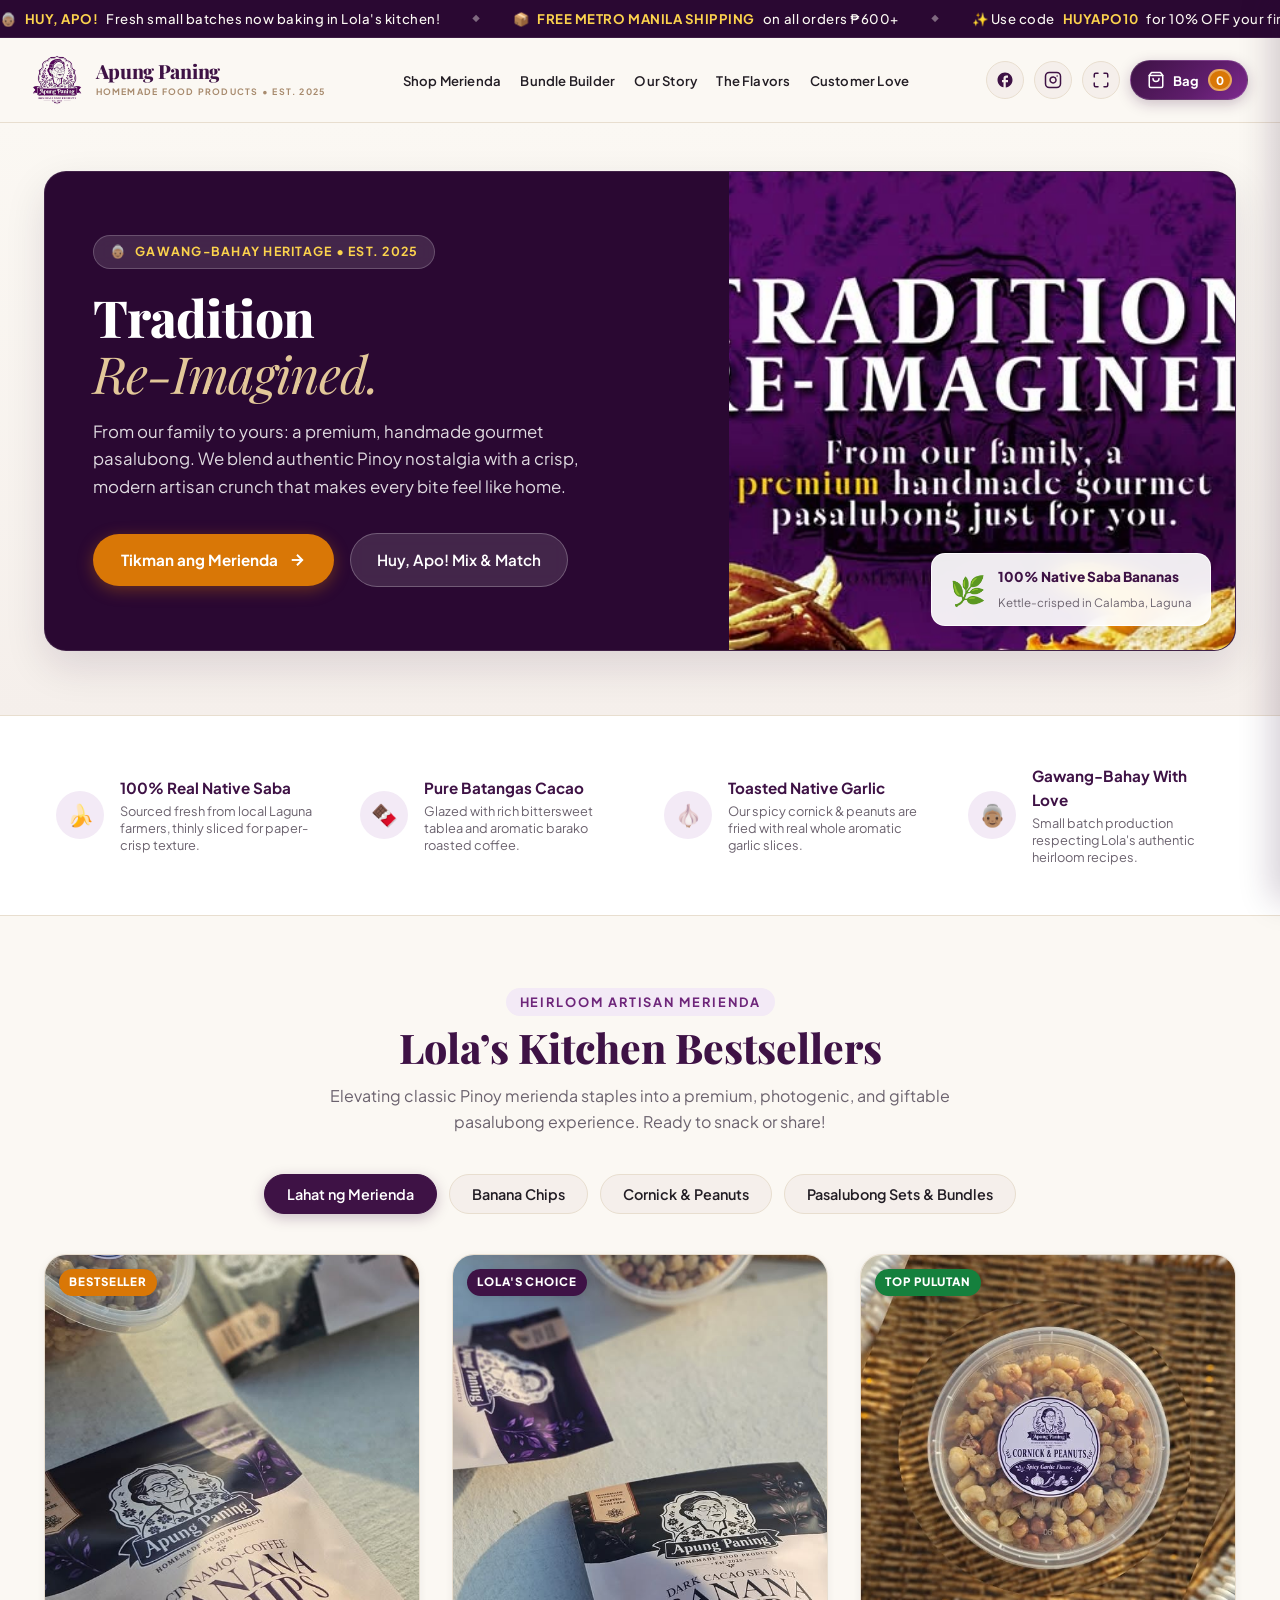
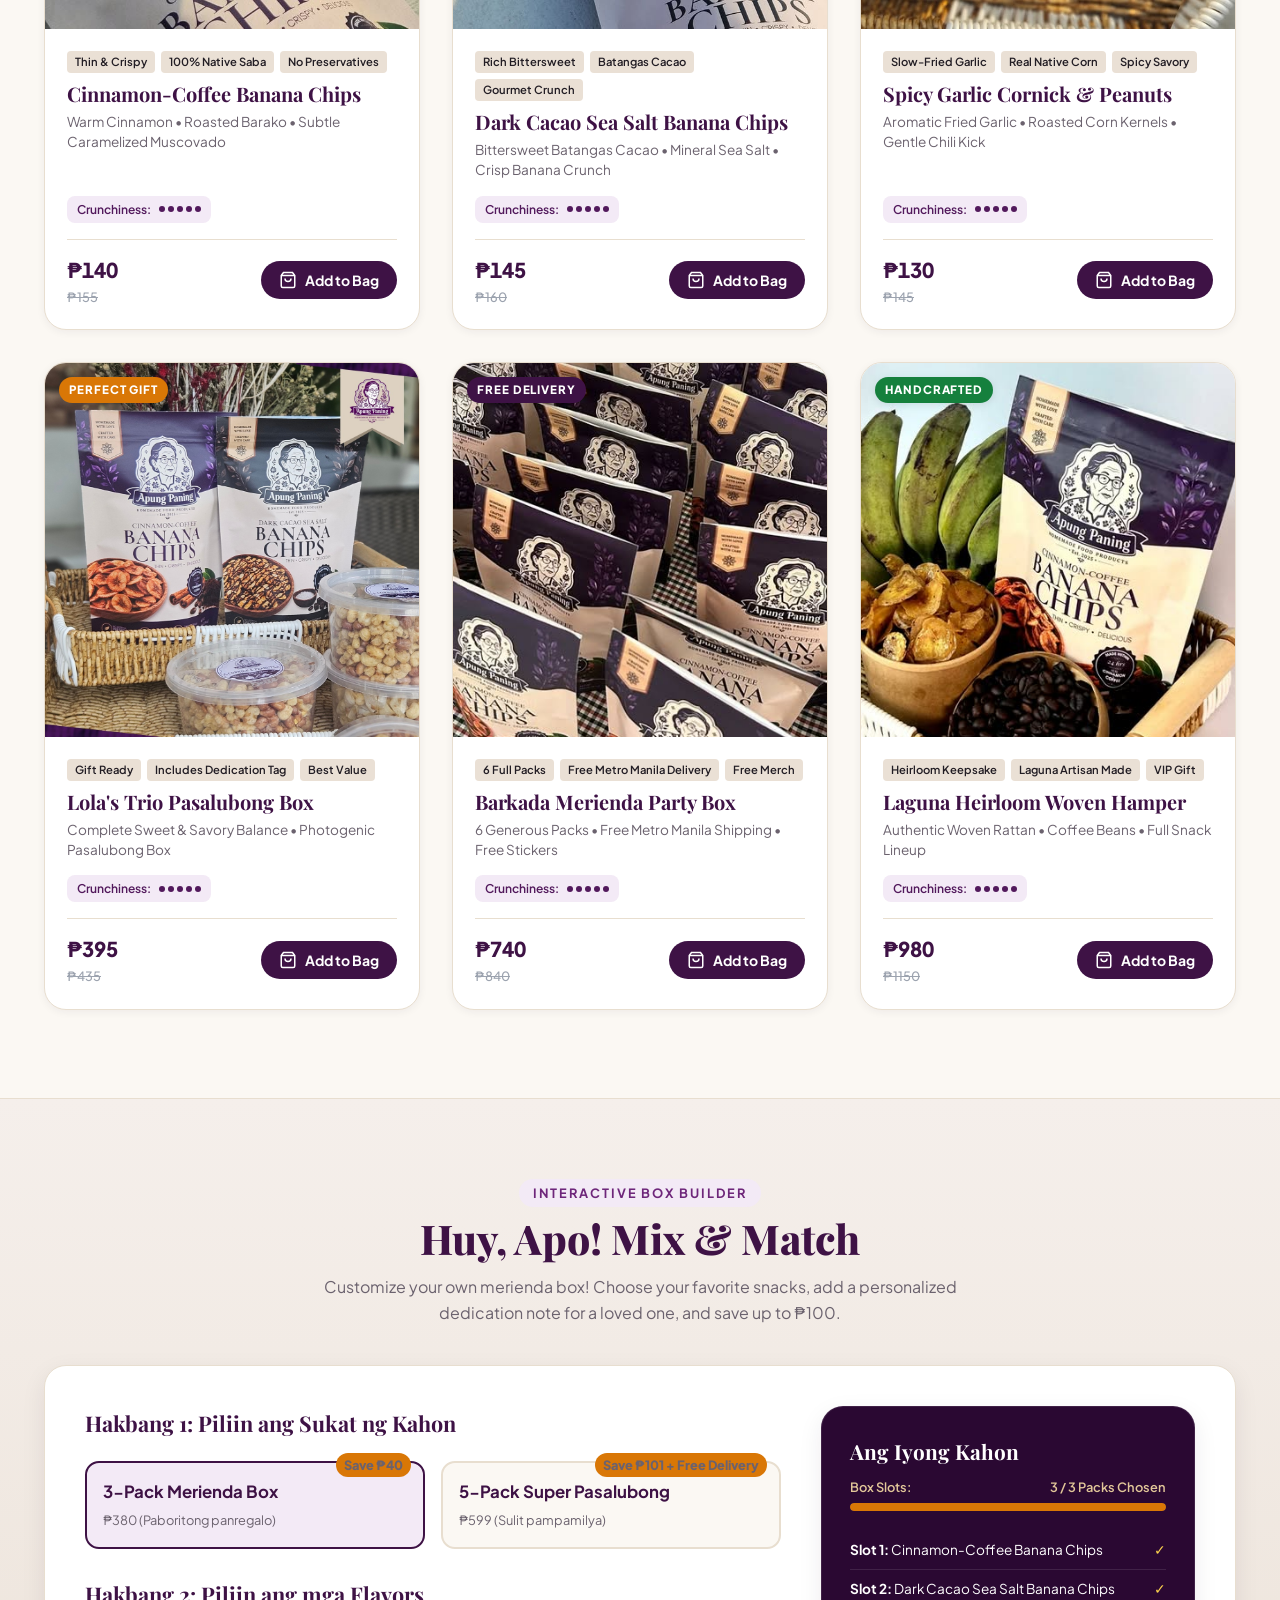
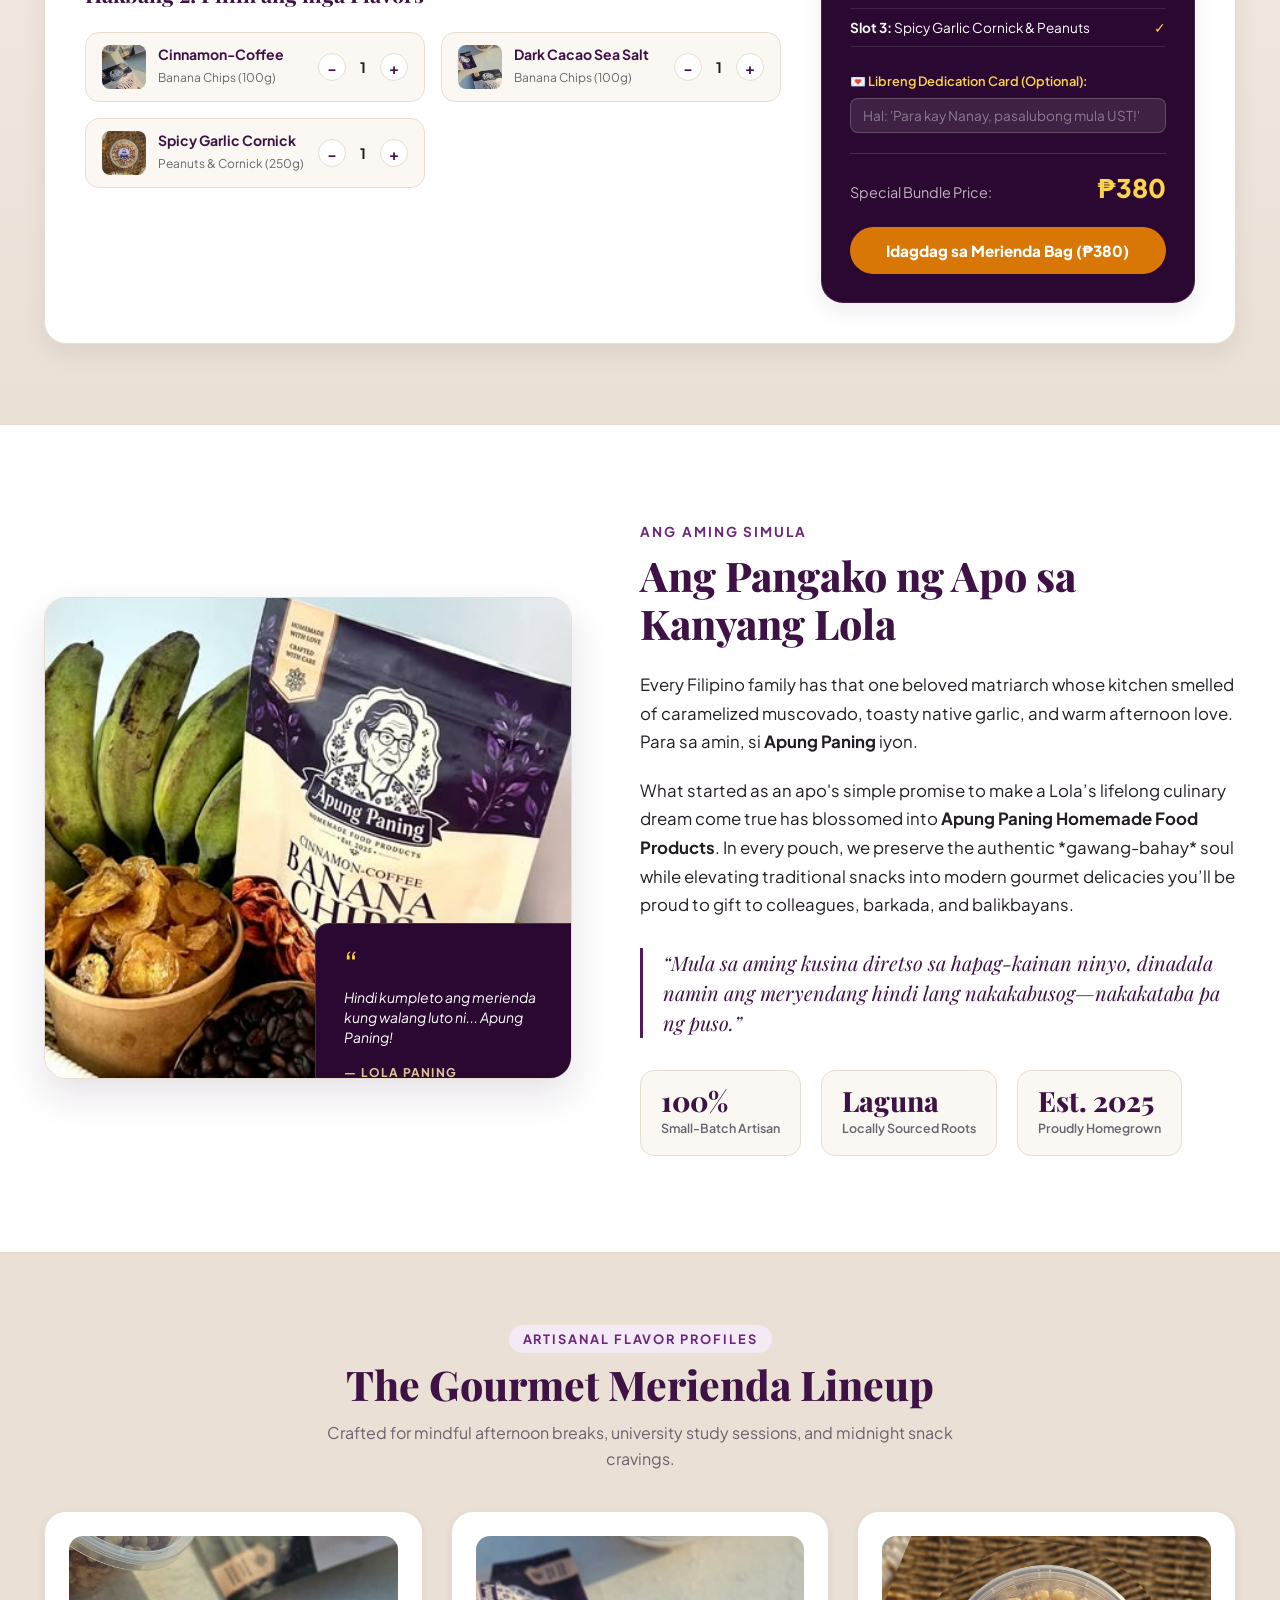
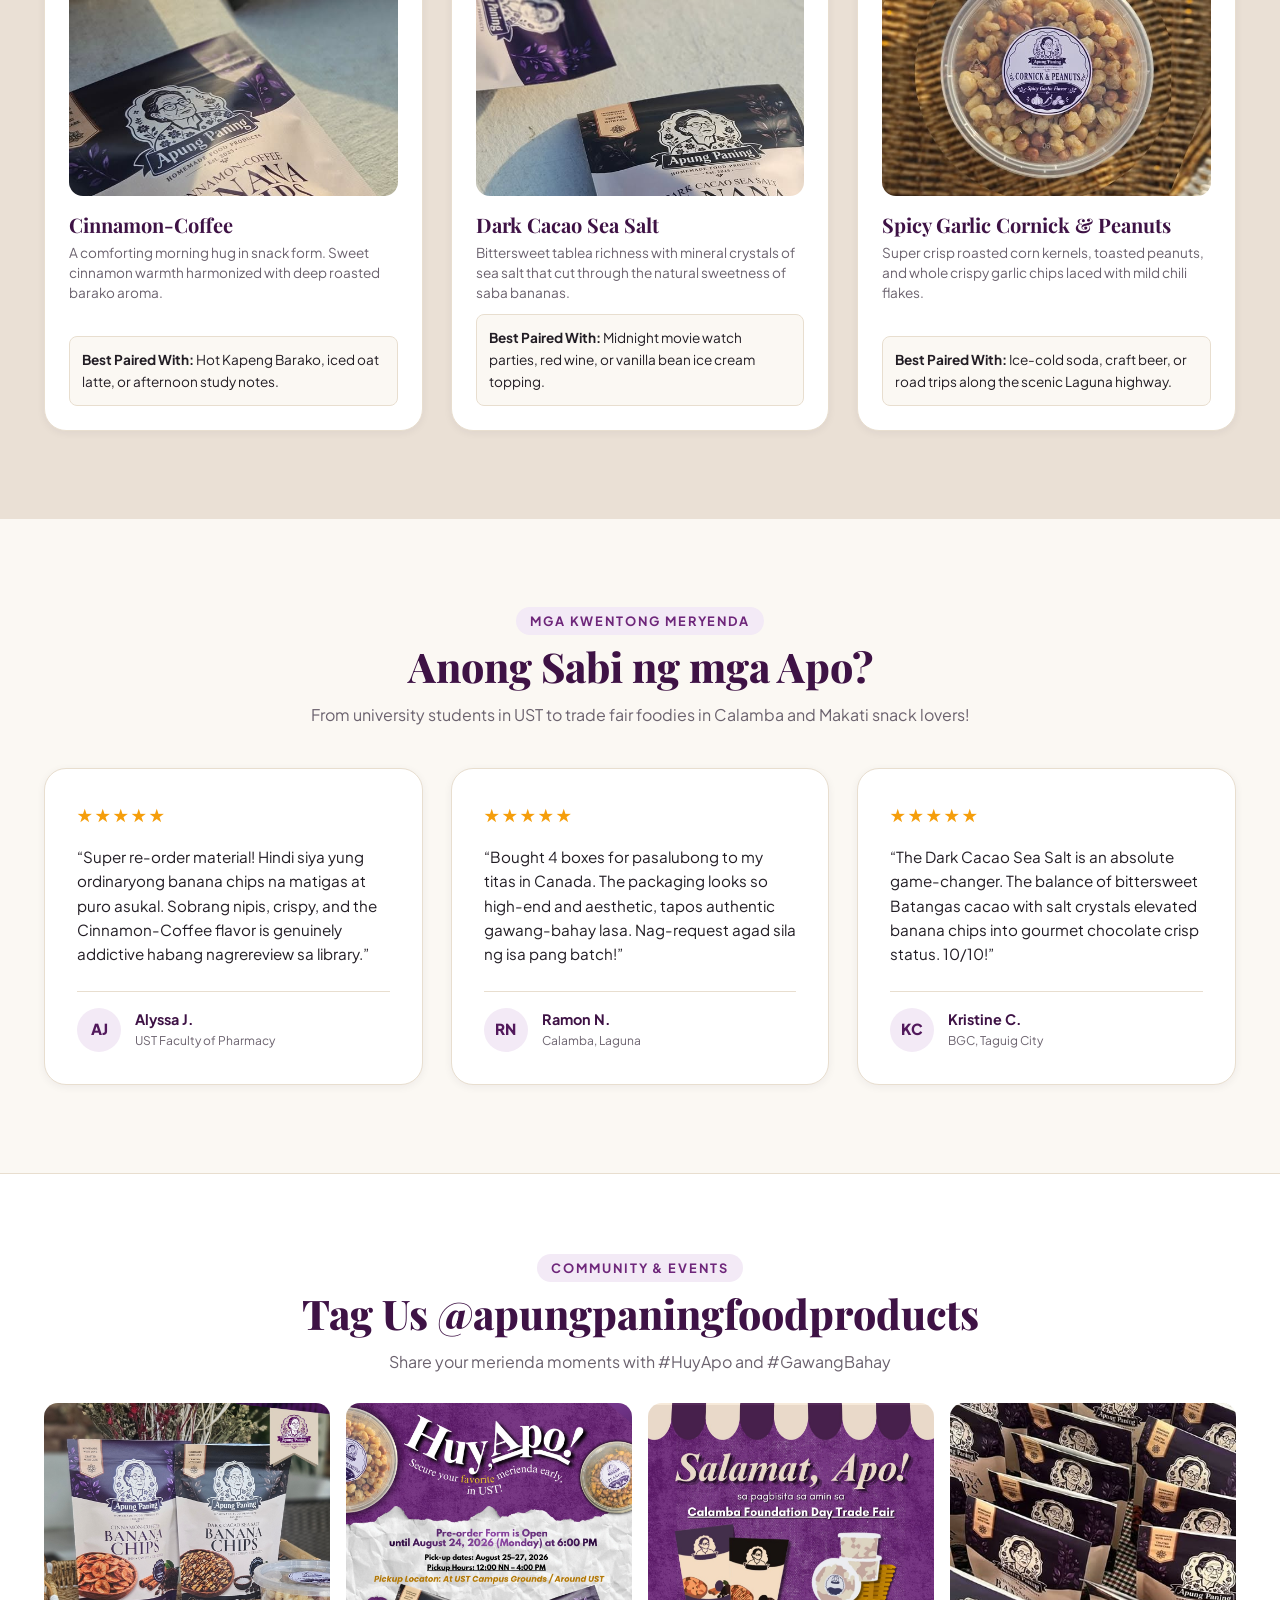
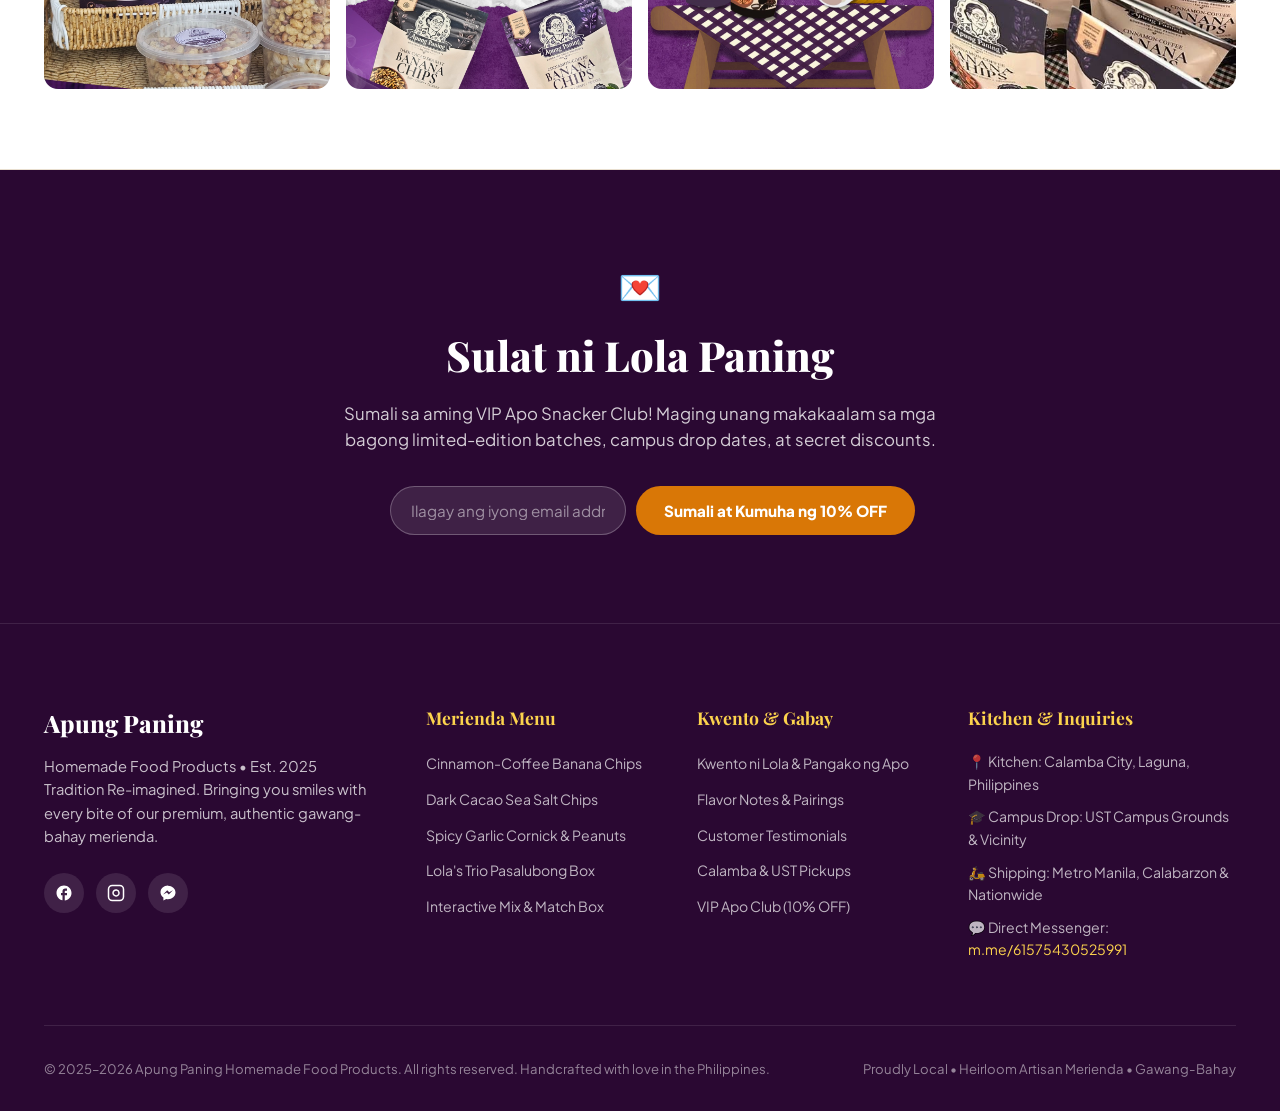
==== commit cfd15c3c: "commit" ====
--- a/index.html
+++ b/index.html
@@ -857,16 +857,6 @@
     </div>
   </footer>
 
-  <!-- Floating Fullscreen Quick Button -->
-  <button class="floating-fullscreen-btn" id="floatingFsBtn" onclick="toggleFullscreen()" title="Full Screen Presentation Mode" aria-label="Toggle Full Screen">
-    <svg class="icon-expand" width="18" height="18" viewBox="0 0 24 24" fill="none" stroke="currentColor" stroke-width="2.2" stroke-linecap="round" stroke-linejoin="round">
-      <path d="M8 3H5a2 2 0 0 0-2 2v3m18 0V5a2 2 0 0 0-2-2h-3m0 18h3a2 2 0 0 0 2-2v-3M3 16v3a2 2 0 0 0 2 2h3"/>
-    </svg>
-    <svg class="icon-compress" width="18" height="18" viewBox="0 0 24 24" fill="none" stroke="currentColor" stroke-width="2.2" stroke-linecap="round" stroke-linejoin="round" style="display: none;">
-      <path d="M8 3v3a2 2 0 0 1-2 2H3m18 0h-3a2 2 0 0 1-2-2V3m0 18v-3a2 2 0 0 1 2-2h3M3 16h3a2 2 0 0 1 2 2v3"/>
-    </svg>
-    <span class="fs-text">Full Screen</span>
-  </button>
 
   <!-- Application Logic -->
   <script src="app.js"></script>
--- a/style.css
+++ b/style.css
@@ -2405,52 +2405,3 @@
   }
 }
 
-/* ============================================================
-   FLOATING FULLSCREEN BUTTON
-   ============================================================ */
-.floating-fullscreen-btn {
-  position: fixed;
-  bottom: 24px;
-  right: 24px;
-  z-index: 990;
-  display: inline-flex;
-  align-items: center;
-  gap: 8px;
-  background: var(--plum-deep);
-  color: #FFFFFF;
-  padding: 10px 18px;
-  border-radius: var(--radius-full);
-  font-size: 0.85rem;
-  font-weight: 700;
-  letter-spacing: 0.02em;
-  box-shadow: 0 6px 20px rgba(62, 18, 69, 0.35), 0 0 0 1px rgba(255, 255, 255, 0.18);
-  cursor: pointer;
-  backdrop-filter: blur(12px);
-  -webkit-backdrop-filter: blur(12px);
-  transition: all var(--transition-fast);
-}
-
-.floating-fullscreen-btn:hover {
-  background: var(--plum-accent);
-  transform: translateY(-3px) scale(1.03);
-  box-shadow: 0 10px 28px rgba(62, 18, 69, 0.45), 0 0 0 2px var(--gold-primary);
-  color: #FFFFFF;
-}
-
-.floating-fullscreen-btn svg {
-  stroke: #FCD34D;
-  flex-shrink: 0;
-}
-
-@media (max-width: 640px) {
-  .floating-fullscreen-btn {
-    bottom: 18px;
-    right: 18px;
-    padding: 9px 12px;
-    font-size: 0.78rem;
-  }
-  .floating-fullscreen-btn .fs-text {
-    display: none;
-  }
-}
-
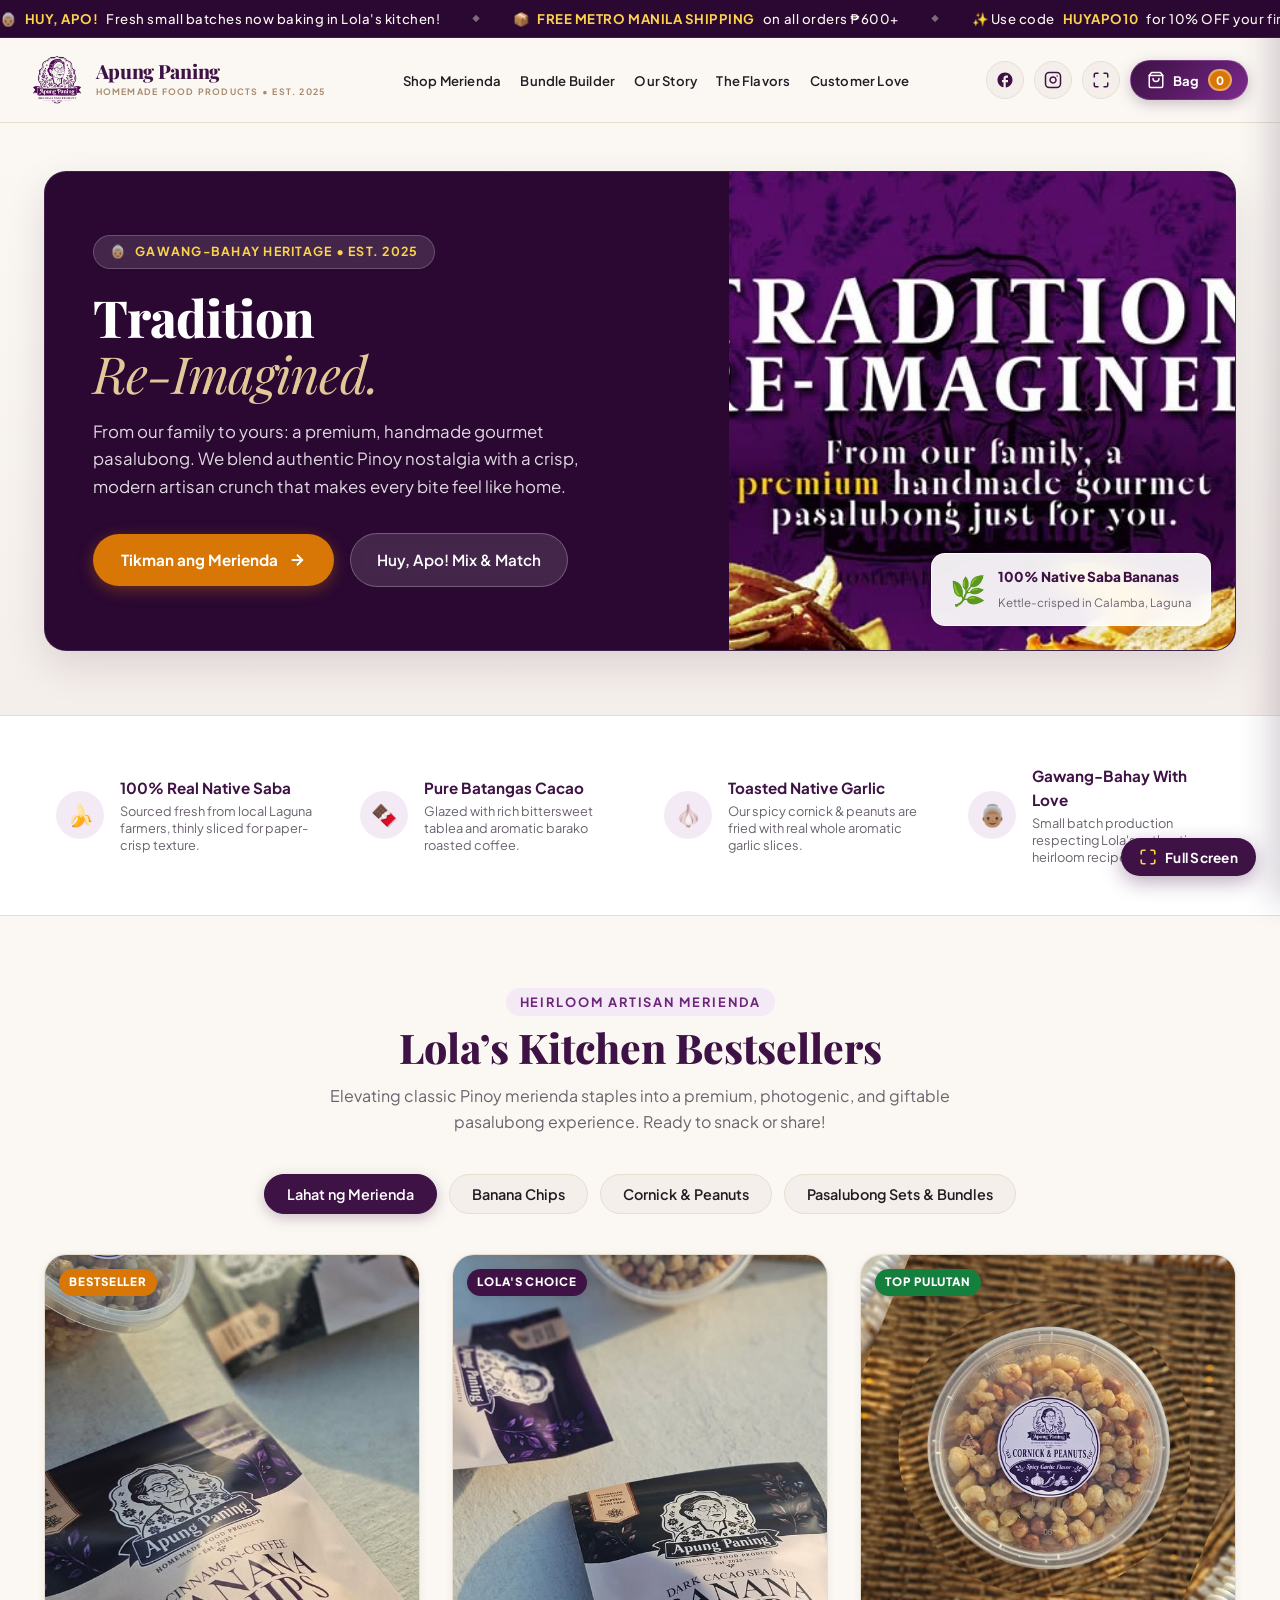
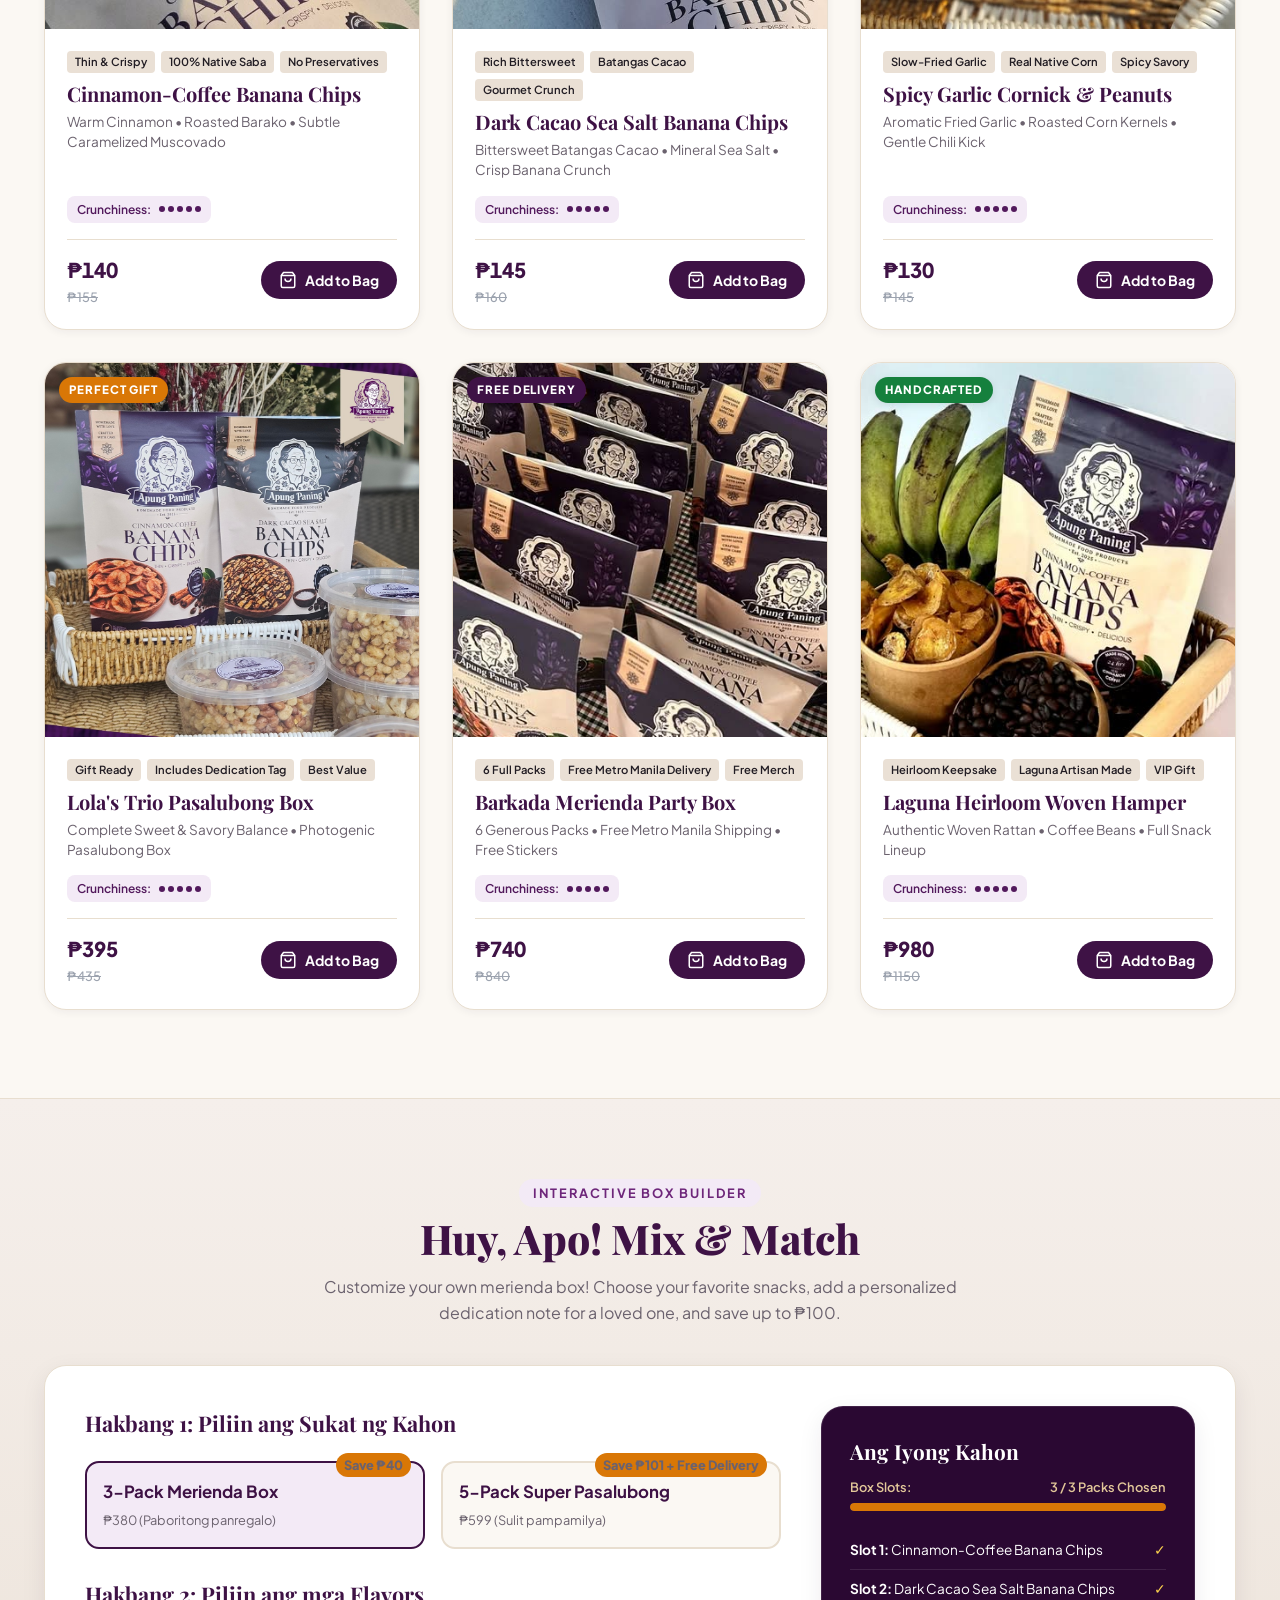
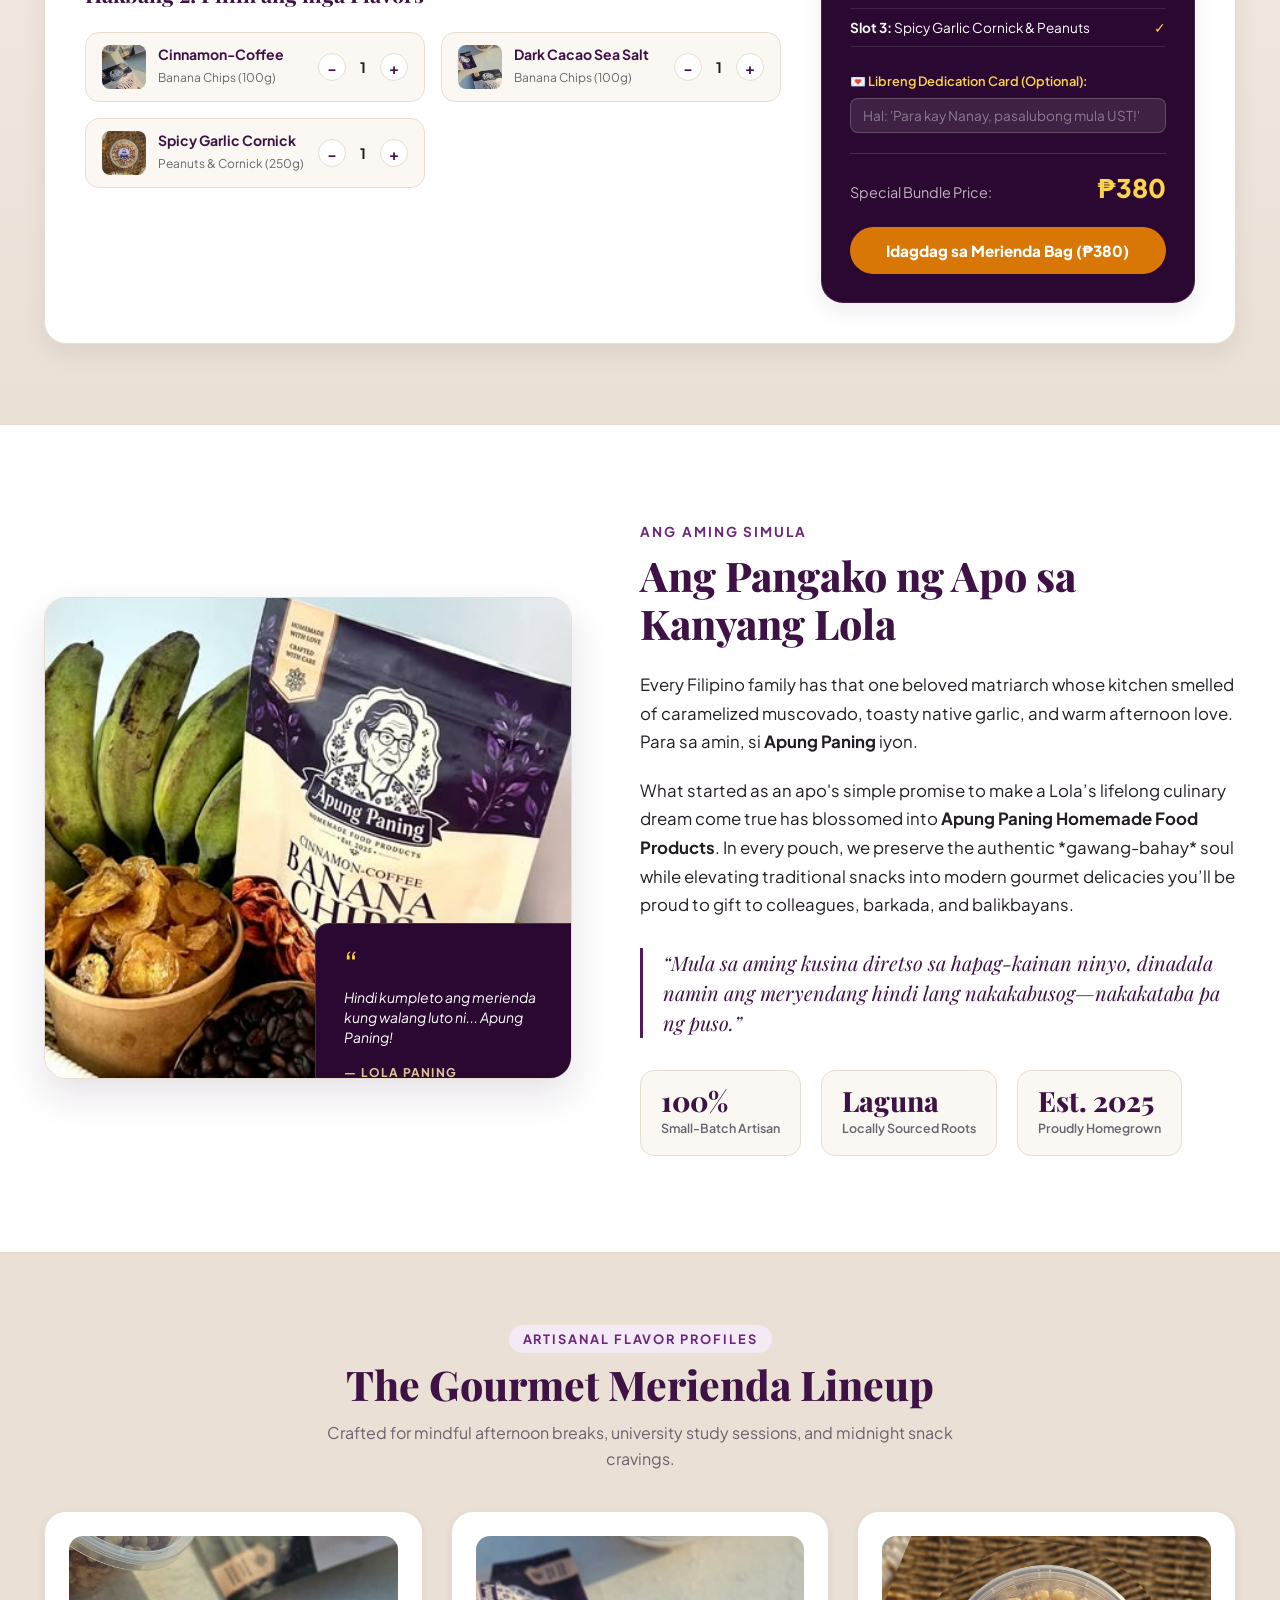
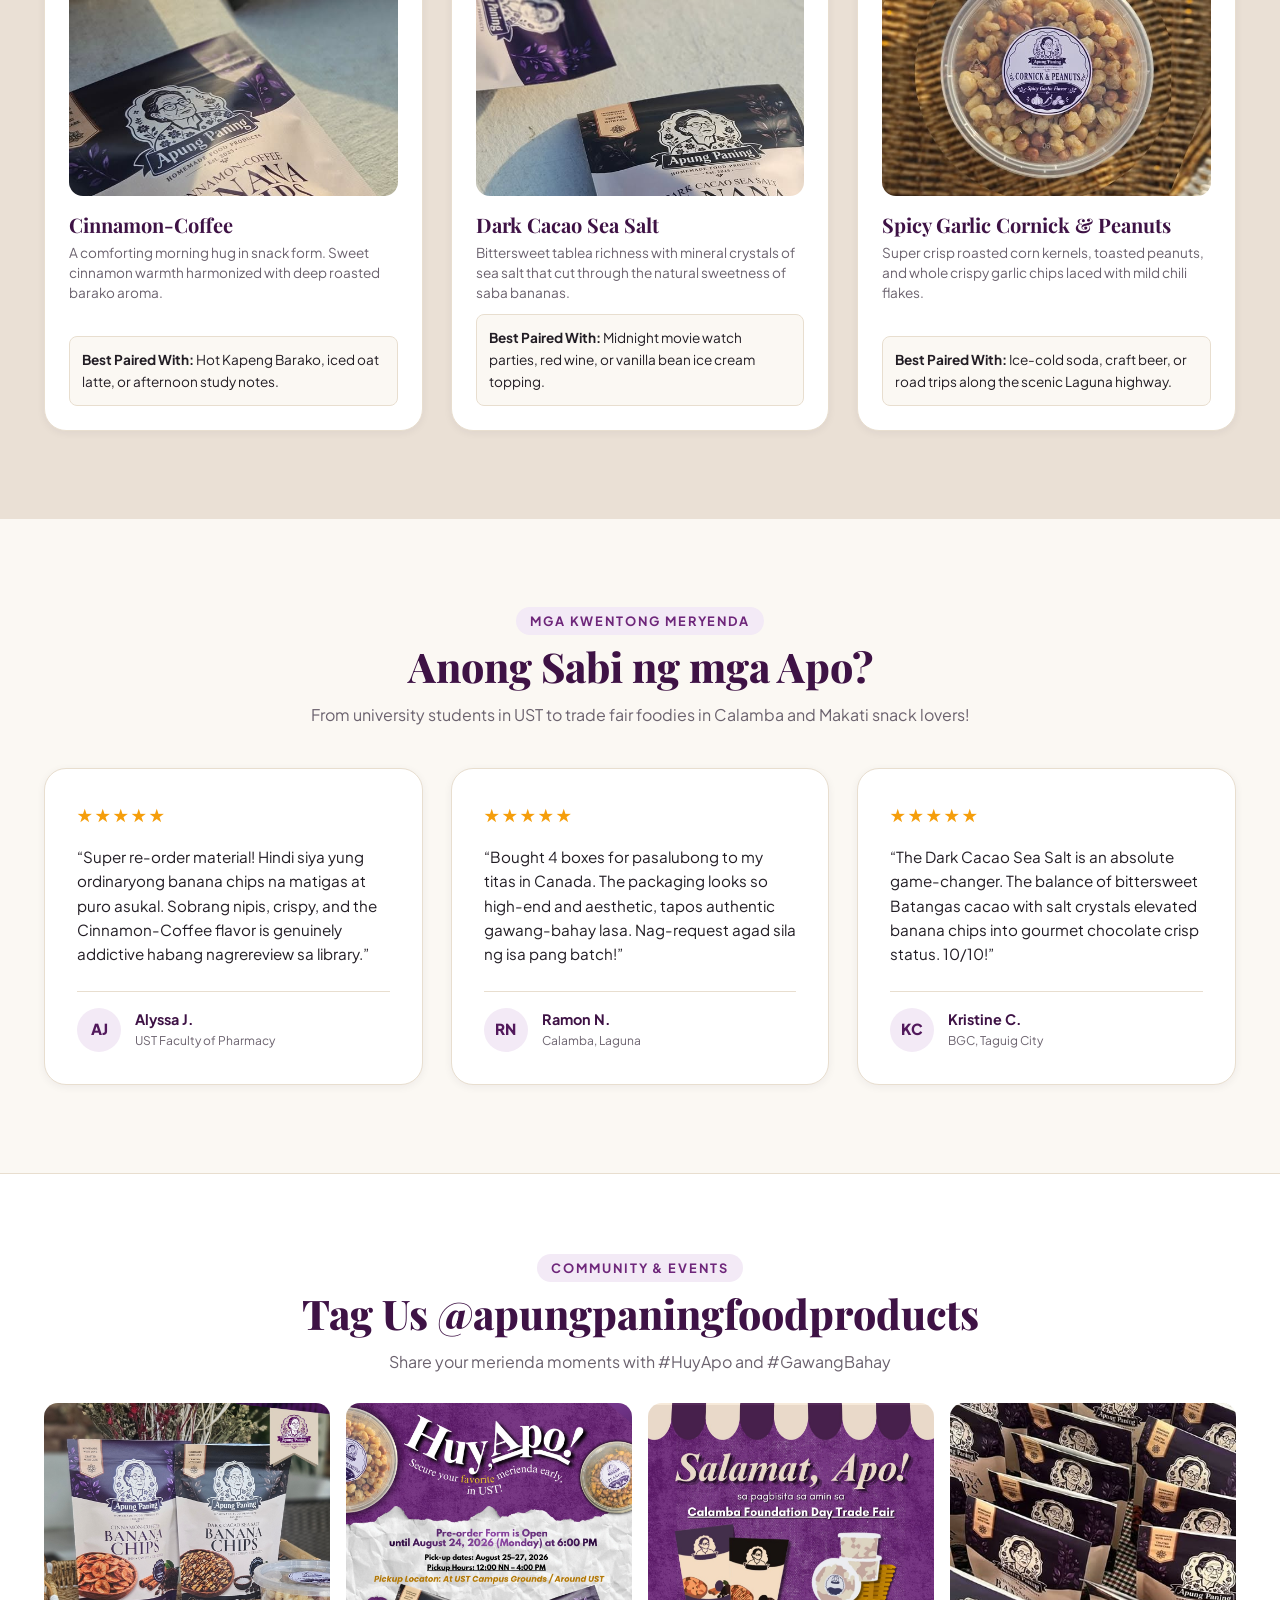
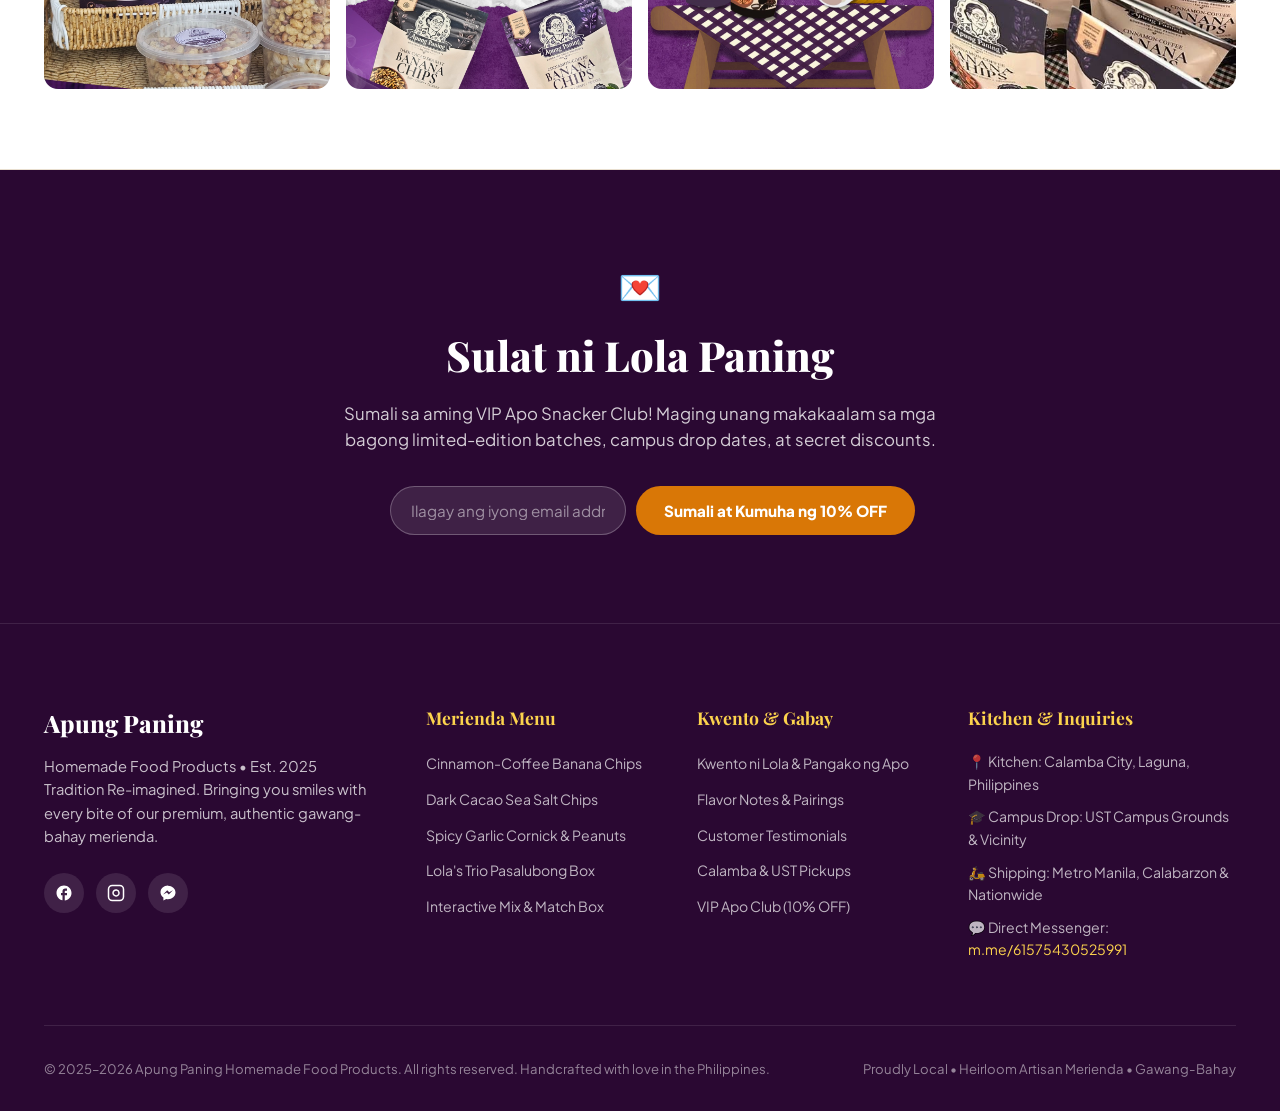
==== commit 02647906: "Revert "commit" This reverts commit cfd15c3c363d70dbedbcd53d39539d0336c35df8." ====
--- a/index.html
+++ b/index.html
@@ -857,6 +857,16 @@
     </div>
   </footer>
 
+  <!-- Floating Fullscreen Quick Button -->
+  <button class="floating-fullscreen-btn" id="floatingFsBtn" onclick="toggleFullscreen()" title="Full Screen Presentation Mode" aria-label="Toggle Full Screen">
+    <svg class="icon-expand" width="18" height="18" viewBox="0 0 24 24" fill="none" stroke="currentColor" stroke-width="2.2" stroke-linecap="round" stroke-linejoin="round">
+      <path d="M8 3H5a2 2 0 0 0-2 2v3m18 0V5a2 2 0 0 0-2-2h-3m0 18h3a2 2 0 0 0 2-2v-3M3 16v3a2 2 0 0 0 2 2h3"/>
+    </svg>
+    <svg class="icon-compress" width="18" height="18" viewBox="0 0 24 24" fill="none" stroke="currentColor" stroke-width="2.2" stroke-linecap="round" stroke-linejoin="round" style="display: none;">
+      <path d="M8 3v3a2 2 0 0 1-2 2H3m18 0h-3a2 2 0 0 1-2-2V3m0 18v-3a2 2 0 0 1 2-2h3M3 16h3a2 2 0 0 1 2 2v3"/>
+    </svg>
+    <span class="fs-text">Full Screen</span>
+  </button>
 
   <!-- Application Logic -->
   <script src="app.js"></script>
--- a/style.css
+++ b/style.css
@@ -2405,3 +2405,52 @@
   }
 }
 
+/* ============================================================
+   FLOATING FULLSCREEN BUTTON
+   ============================================================ */
+.floating-fullscreen-btn {
+  position: fixed;
+  bottom: 24px;
+  right: 24px;
+  z-index: 990;
+  display: inline-flex;
+  align-items: center;
+  gap: 8px;
+  background: var(--plum-deep);
+  color: #FFFFFF;
+  padding: 10px 18px;
+  border-radius: var(--radius-full);
+  font-size: 0.85rem;
+  font-weight: 700;
+  letter-spacing: 0.02em;
+  box-shadow: 0 6px 20px rgba(62, 18, 69, 0.35), 0 0 0 1px rgba(255, 255, 255, 0.18);
+  cursor: pointer;
+  backdrop-filter: blur(12px);
+  -webkit-backdrop-filter: blur(12px);
+  transition: all var(--transition-fast);
+}
+
+.floating-fullscreen-btn:hover {
+  background: var(--plum-accent);
+  transform: translateY(-3px) scale(1.03);
+  box-shadow: 0 10px 28px rgba(62, 18, 69, 0.45), 0 0 0 2px var(--gold-primary);
+  color: #FFFFFF;
+}
+
+.floating-fullscreen-btn svg {
+  stroke: #FCD34D;
+  flex-shrink: 0;
+}
+
+@media (max-width: 640px) {
+  .floating-fullscreen-btn {
+    bottom: 18px;
+    right: 18px;
+    padding: 9px 12px;
+    font-size: 0.78rem;
+  }
+  .floating-fullscreen-btn .fs-text {
+    display: none;
+  }
+}
+
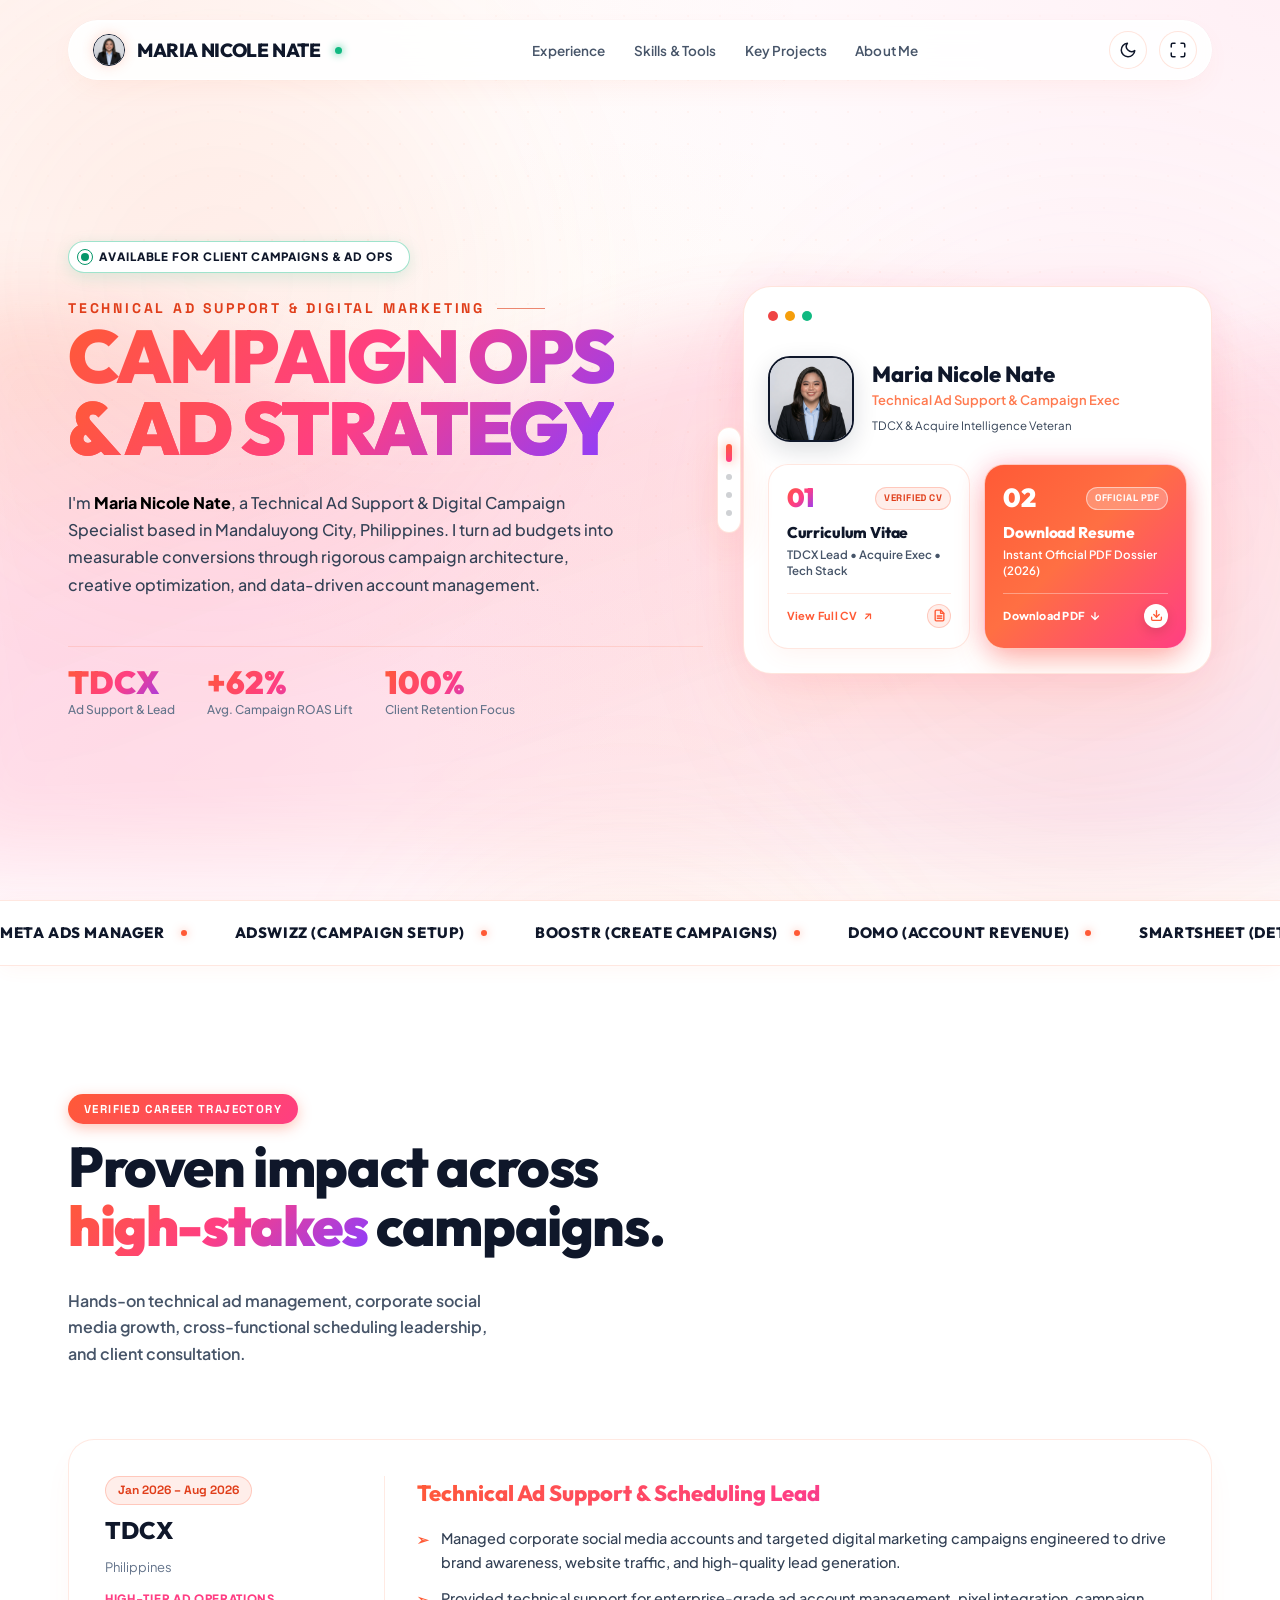
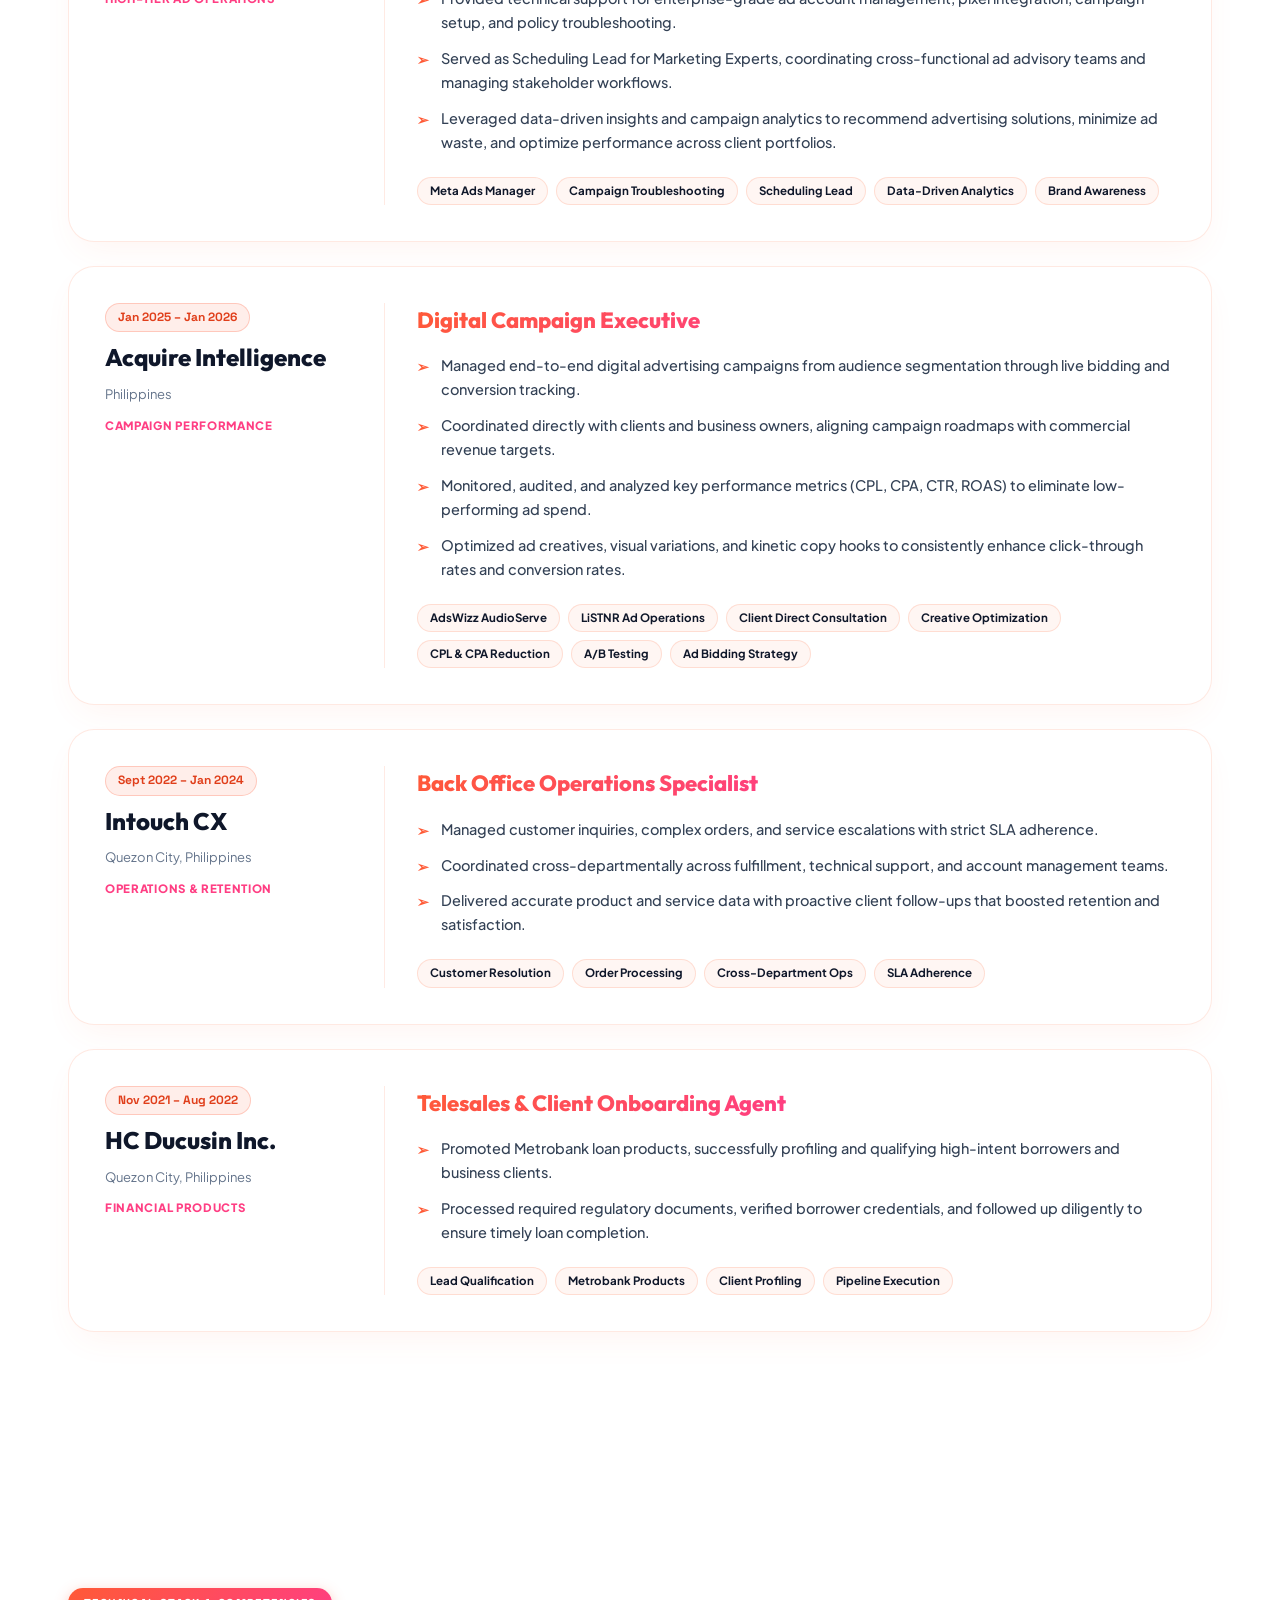
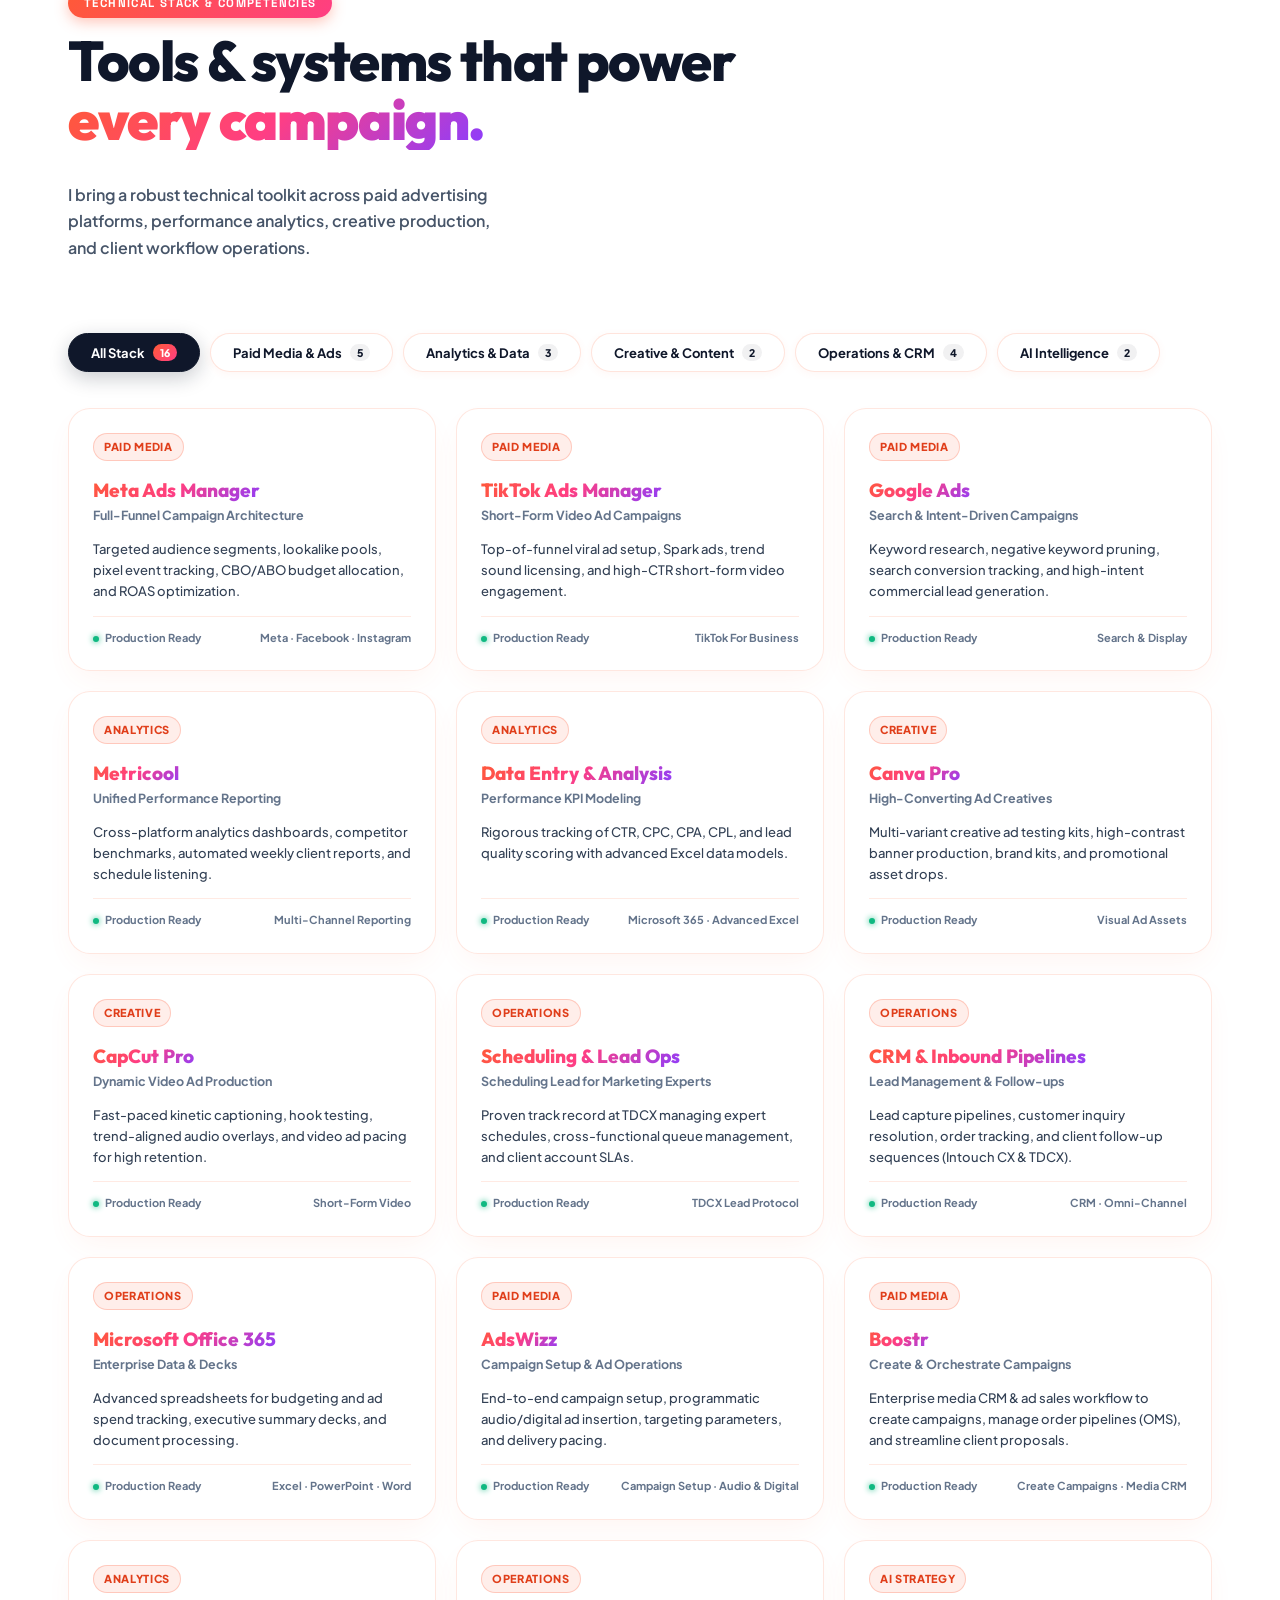
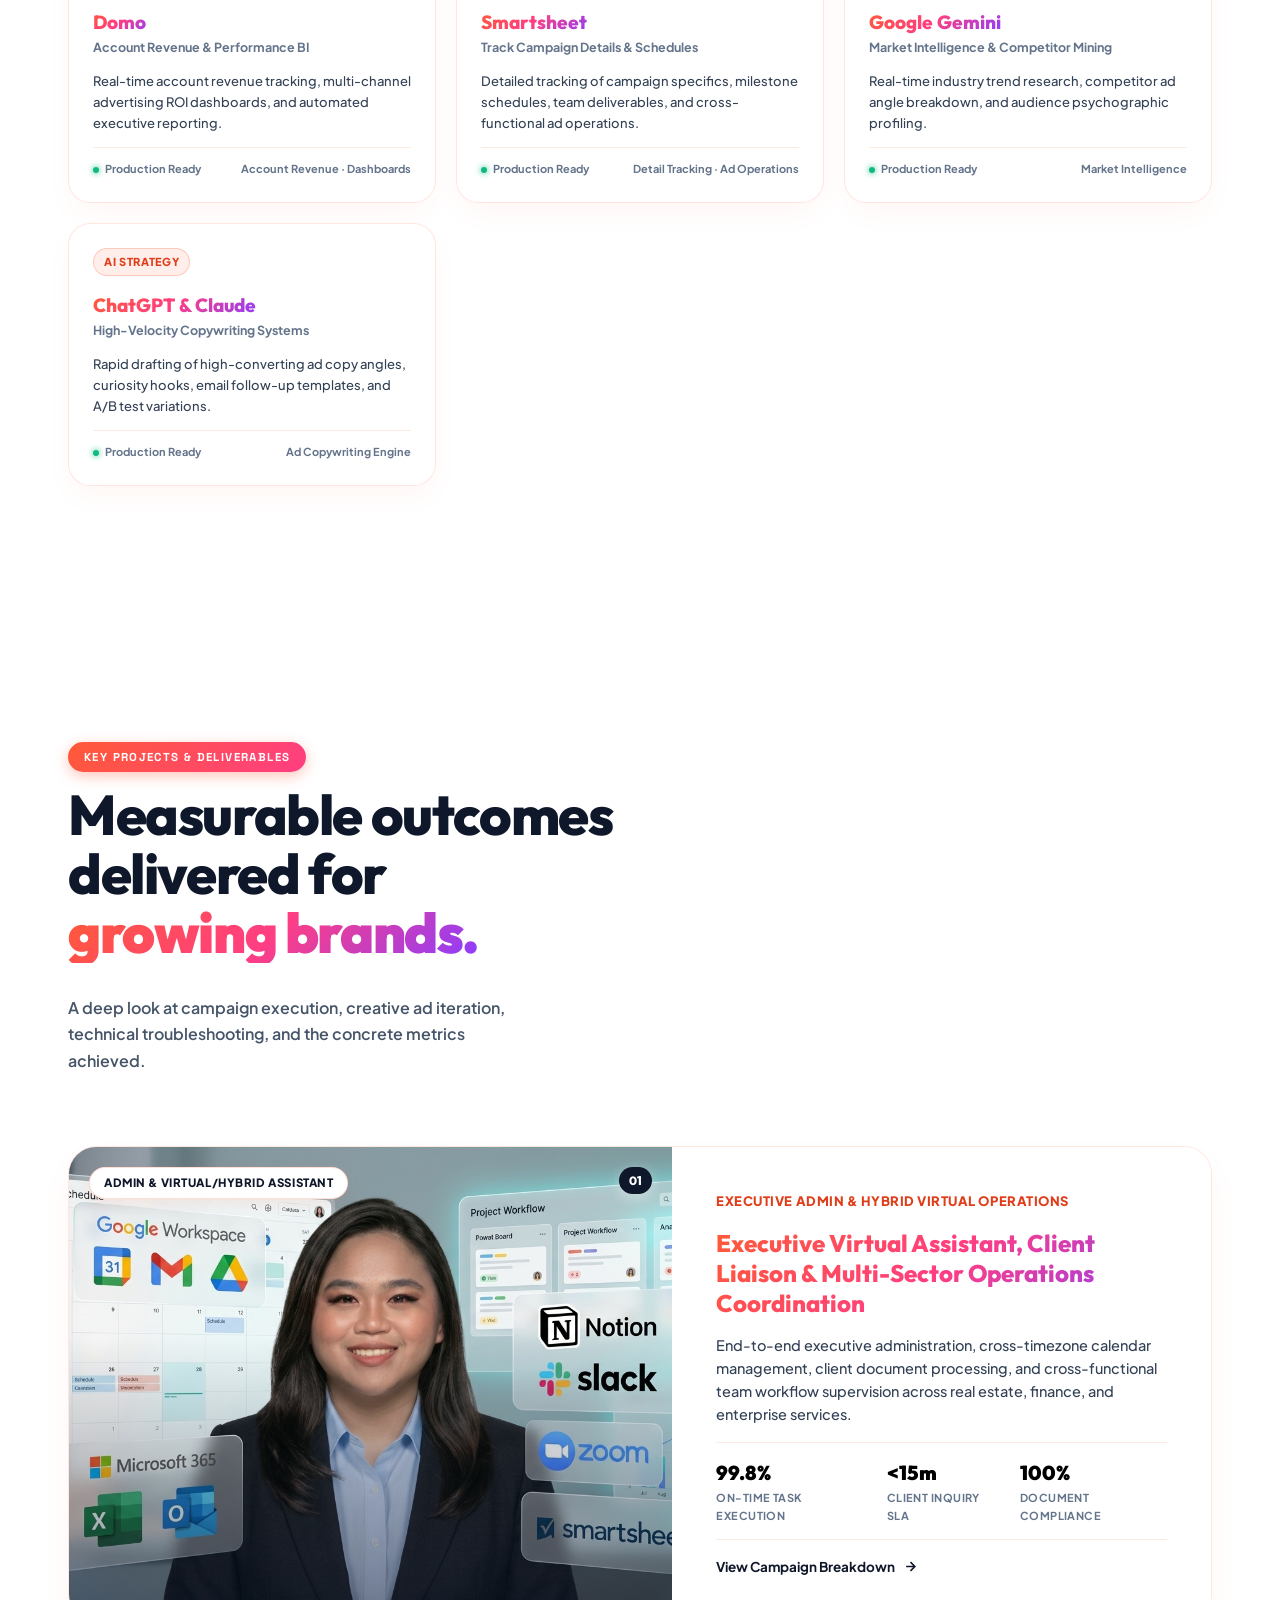
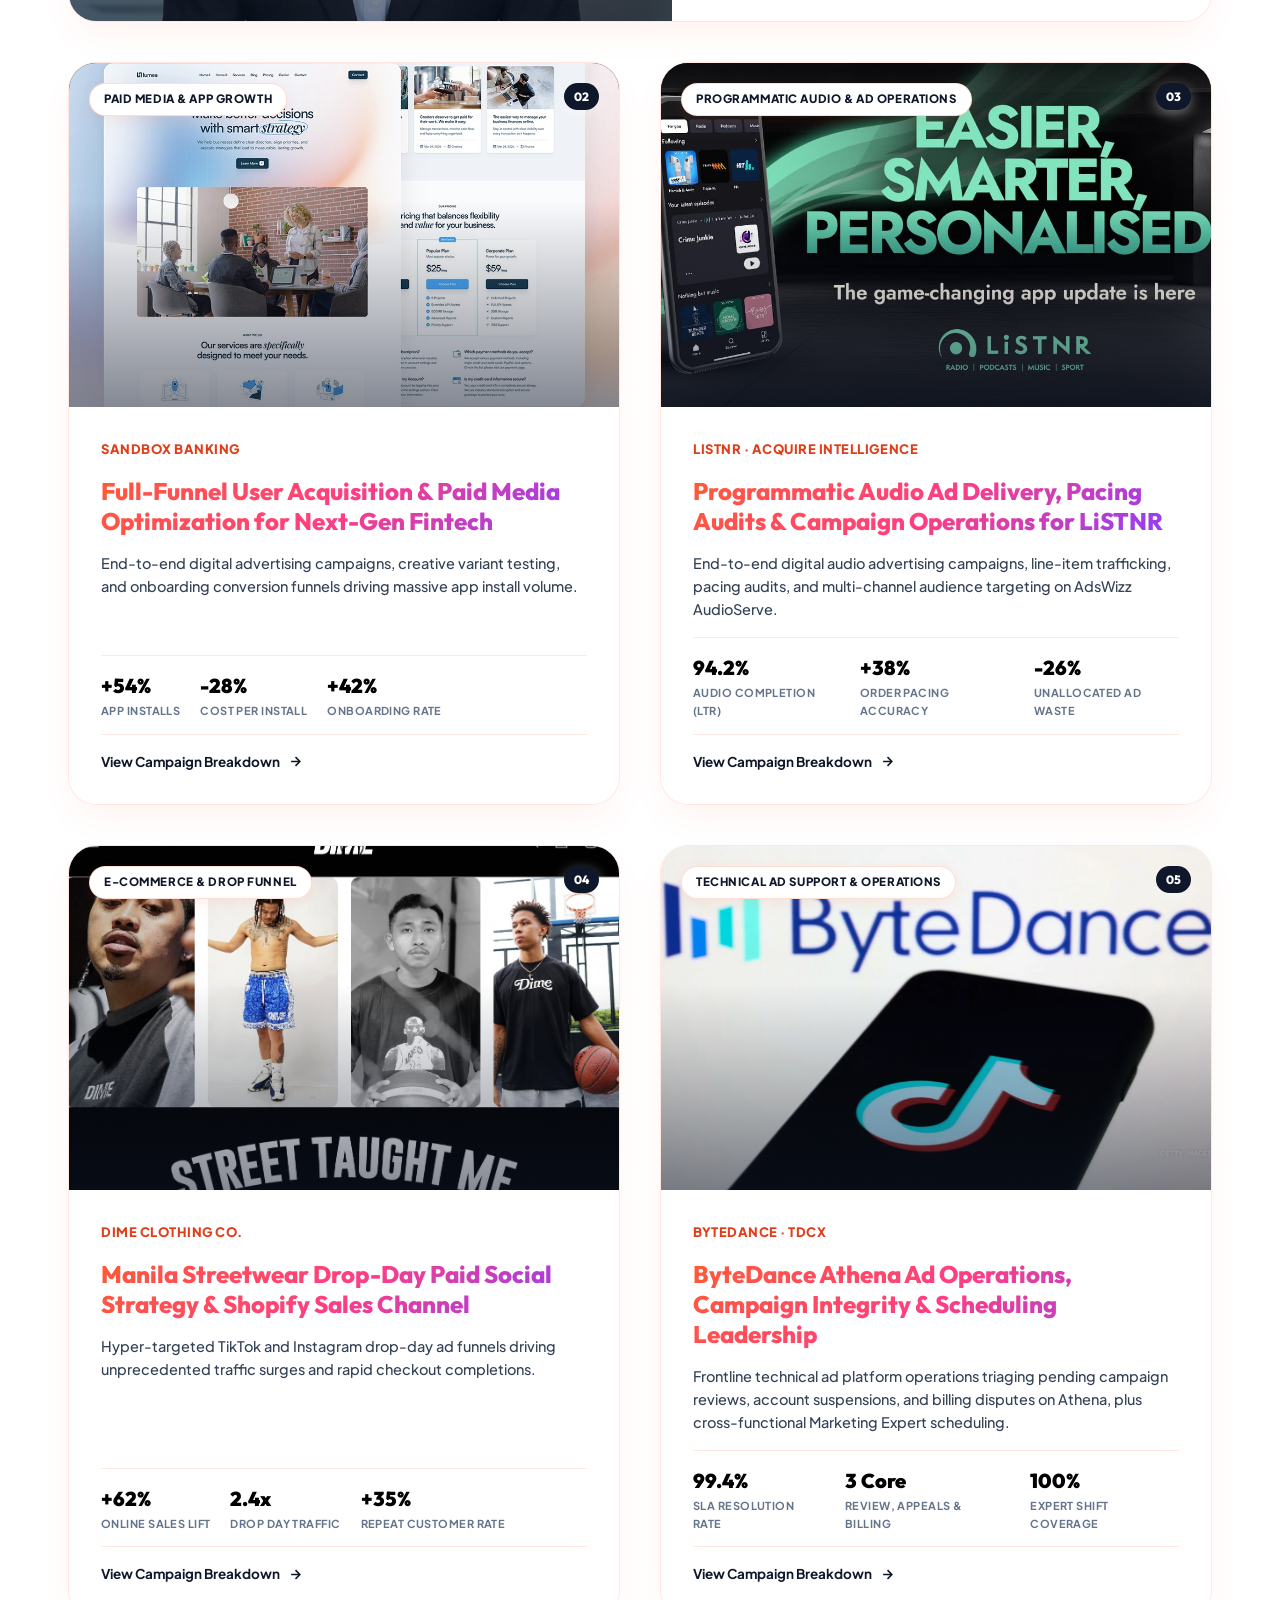
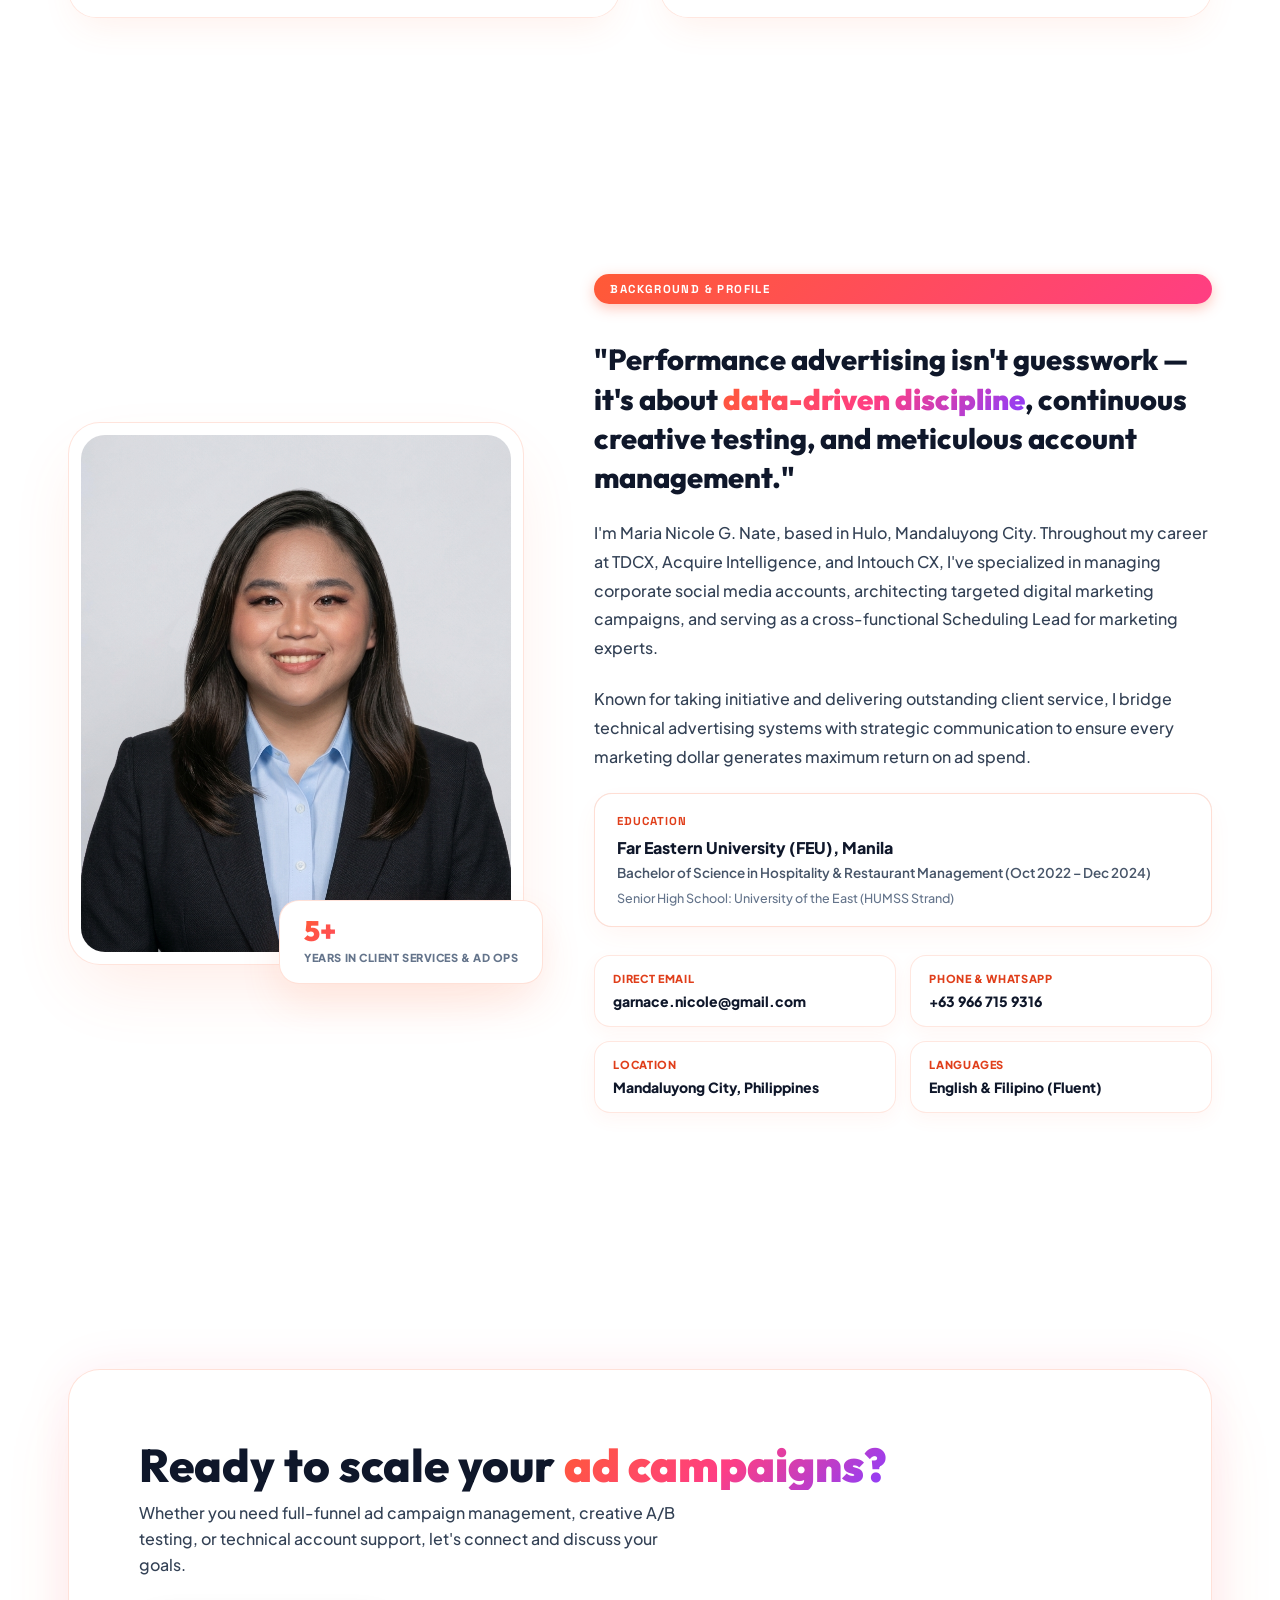
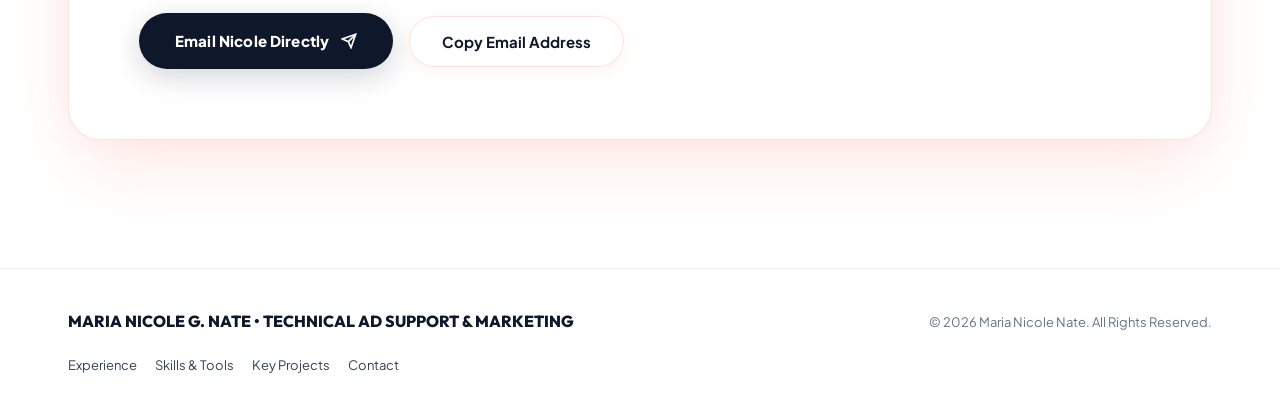
==== commit 77820119: "Revert "commit" This reverts commit 7fbb5eebfcdbd15fe5ba68c4edd0e591bb7506c1." ====
--- a/index.html
+++ b/index.html
@@ -1,874 +1,5342 @@
 <!DOCTYPE html>
 <html lang="en">
 <head>
-  <meta charset="UTF-8">
-  <meta name="viewport" content="width=device-width, initial-scale=1.0">
-  <title>Apung Paning Homemade Food Products — Heirloom Merienda & Artisanal Pasalubong</title>
-  <meta name="description" content="Apung Paning Homemade Food Products seamlessly blends traditional Filipino nostalgia with a sleek, modern artisan style. Savor our signature Cinnamon-Coffee Banana Chips, Dark Cacao Sea Salt Chips, and Spicy Garlic Cornick & Peanuts. Gawang-bahay with love.">
-  <meta name="keywords" content="Apung Paning, Banana Chips, Pinoy Merienda, Pasalubong, Calamba Laguna, Gawang Bahay, Dark Cacao Banana Chips, Cinnamon Coffee Banana Chips, Cornick Peanuts, Filipino Snacks">
-
-  <!-- Open Graph / Social Sharing -->
-  <meta property="og:type" content="website">
-  <meta property="og:title" content="Apung Paning Homemade Food Products — Tradition Re-Imagined">
-  <meta property="og:description" content="Elevating classic Pinoy merienda staples into a premium, photogenic, and giftable pasalubong experience. Huy, Apo! Tikman ang gawang-bahay with love.">
-  <meta property="og:image" content="assets/hero-banner.jpg">
-
-  <!-- Google Fonts: Playfair Display + Plus Jakarta Sans + Caveat -->
-  <link rel="preconnect" href="https://fonts.googleapis.com">
-  <link rel="preconnect" href="https://fonts.gstatic.com" crossorigin>
-  <link href="https://fonts.googleapis.com/css2?family=Caveat:wght@600;700&family=Playfair+Display:ital,wght@0,500;0,600;0,700;0,800;0,900;1,400;1,600;1,700&family=Plus+Jakarta+Sans:ital,wght@0,400;0,500;0,600;0,700;0,800;1,400;1,600&display=swap" rel="stylesheet">
-
-  <!-- Custom Stylesheet -->
-  <link rel="stylesheet" href="style.css">
+<meta charset="UTF-8">
+<meta name="viewport" content="width=device-width, initial-scale=1.0">
+<title>Maria Nicole Nate — Digital Marketing & Technical Ad Support Specialist</title>
+<meta name="description" content="Personal portfolio of Maria Nicole G. Nate — Digital Marketing & Technical Ad Support Specialist based in Mandaluyong City, Philippines. High-converting paid ad campaigns, performance analytics, and lead generation systems.">
+<link rel="preconnect" href="https://fonts.googleapis.com">
+<link rel="preconnect" href="https://fonts.gstatic.com" crossorigin>
+<link href="https://fonts.googleapis.com/css2?family=Outfit:wght@400;500;600;700;800;900&family=Plus+Jakarta+Sans:ital,wght@0,400;0,500;0,600;0,700;0,800;1,400;1,500&family=Space+Grotesk:wght@500;700&display=swap" rel="stylesheet">
+<style>
+:root {
+  /* Refined White Palette + Modern Fluid Sunset Mesh Accents */
+  --white: #FFFFFF;
+  --white-95: rgba(255, 255, 255, 0.95);
+  --white-85: rgba(255, 255, 255, 0.85);
+  --white-70: rgba(255, 255, 255, 0.70);
+  --white-50: rgba(255, 255, 255, 0.50);
+  --white-25: rgba(255, 255, 255, 0.25);
+  --white-12: rgba(255, 255, 255, 0.12);
+  --white-06: rgba(255, 255, 255, 0.06);
+
+  /* Deep Space Base */
+  --bg-dark: #080711;
+  --bg-surface: #0E0D1C;
+  --bg-card: rgba(20, 18, 36, 0.65);
+  --border-subtle: rgba(255, 255, 255, 0.12);
+  --border-bright: rgba(255, 255, 255, 0.35);
+
+  /* Fluid Mesh Gradient Accents */
+  --coral: #FF5A36;
+  --fuchsia: #E12885;
+  --violet: #8B3DFF;
+  --indigo: #4338CA;
+  --cyan: #38BDF8;
+  --peach: #FF9E7D;
+  --emerald: #10B981;
+
+  /* Typography */
+  --font-display: 'Outfit', -apple-system, BlinkMacSystemFont, sans-serif;
+  --font-body: 'Plus Jakarta Sans', -apple-system, BlinkMacSystemFont, sans-serif;
+  --font-mono: 'Space Grotesk', monospace;
+
+  --ease-spring: cubic-bezier(0.16, 1, 0.3, 1);
+}
+
+*, *::before, *::after {
+  margin: 0;
+  padding: 0;
+  box-sizing: border-box;
+}
+
+html {
+  scroll-behavior: smooth;
+  color-scheme: dark;
+}
+
+body {
+  background-color: var(--bg-dark);
+  color: var(--white);
+  font-family: var(--font-body);
+  -webkit-font-smoothing: antialiased;
+  -moz-osx-font-smoothing: grayscale;
+  overflow-x: hidden;
+  position: relative;
+  line-height: 1.6;
+}
+
+::selection {
+  background: var(--white);
+  color: var(--bg-dark);
+}
+
+a {
+  color: inherit;
+  text-decoration: none;
+}
+
+button {
+  font-family: inherit;
+  border: none;
+  background: none;
+  cursor: pointer;
+}
+
+img {
+  max-width: 100%;
+  display: block;
+}
+
+/* ============================================================
+   AMBIENT FLUID GRADIENT BACKGROUND & MESH WAVE
+   ============================================================ */
+.ambient-scene {
+  position: fixed;
+  inset: 0;
+  pointer-events: none;
+  z-index: 0;
+  overflow: hidden;
+}
+
+.mesh-glow {
+  position: absolute;
+  border-radius: 50%;
+  filter: blur(120px);
+  opacity: 0.55;
+  mix-blend-mode: screen;
+  will-change: transform;
+}
+
+.glow-coral {
+  width: 58vw;
+  height: 58vw;
+  left: -12vw;
+  top: -10vh;
+  background: radial-gradient(circle, rgba(255, 90, 54, 0.55) 0%, rgba(225, 40, 133, 0.25) 50%, transparent 70%);
+  animation: floatMesh1 28s ease-in-out infinite alternate;
+}
+
+.glow-violet {
+  width: 65vw;
+  height: 65vw;
+  right: -18vw;
+  top: 15vh;
+  background: radial-gradient(circle, rgba(139, 61, 255, 0.5) 0%, rgba(67, 56, 202, 0.25) 50%, transparent 70%);
+  animation: floatMesh2 32s ease-in-out infinite alternate;
+}
+
+.glow-peach {
+  width: 48vw;
+  height: 48vw;
+  left: 25vw;
+  top: 85vh;
+  background: radial-gradient(circle, rgba(255, 158, 125, 0.45) 0%, rgba(225, 40, 133, 0.2) 55%, transparent 70%);
+  animation: floatMesh3 25s ease-in-out infinite alternate;
+}
+
+.glow-deep {
+  width: 55vw;
+  height: 55vw;
+  right: -10vw;
+  top: 190vh;
+  background: radial-gradient(circle, rgba(67, 56, 202, 0.4) 0%, rgba(139, 61, 255, 0.25) 50%, transparent 70%);
+  animation: floatMesh1 30s ease-in-out infinite alternate-reverse;
+}
+
+@keyframes floatMesh1 {
+  0% { transform: translate(0, 0) scale(1); }
+  50% { transform: translate(6vw, 5vh) scale(1.08); }
+  100% { transform: translate(-4vw, 8vh) scale(0.95); }
+}
+
+@keyframes floatMesh2 {
+  0% { transform: translate(0, 0) scale(1); }
+  50% { transform: translate(-5vw, 6vh) scale(1.12); }
+  100% { transform: translate(4vw, -4vh) scale(0.92); }
+}
+
+@keyframes floatMesh3 {
+  0% { transform: translate(0, 0) scale(0.95); }
+  50% { transform: translate(4vw, -5vh) scale(1.1); }
+  100% { transform: translate(-6vw, 4vh) scale(1.04); }
+}
+
+.fluid-wave-svg {
+  position: absolute;
+  top: 5vh;
+  left: -5%;
+  width: 110%;
+  height: 90vh;
+  opacity: 0.38;
+  filter: blur(40px);
+  pointer-events: none;
+  mix-blend-mode: screen;
+}
+
+.dot-grid {
+  position: absolute;
+  inset: 0;
+  background-image: radial-gradient(rgba(255, 255, 255, 0.12) 1px, transparent 1px);
+  background-size: 32px 32px;
+  mask-image: radial-gradient(ellipse 80% 60% at 50% 30%, #000 30%, transparent 85%);
+  opacity: 0.4;
+  pointer-events: none;
+}
+
+.container {
+  width: 100%;
+  max-width: 1240px;
+  margin: 0 auto;
+  padding: 0 clamp(20px, 4vw, 48px);
+  position: relative;
+  z-index: 2;
+}
+
+/* ============================================================
+   STICKY LUXURY NAVIGATION (WHITE GLASSMORPHISM)
+   ============================================================ */
+.nav-wrap {
+  position: fixed;
+  top: 0;
+  left: 0;
+  right: 0;
+  z-index: 120;
+  padding: 20px 0;
+  transition: all 0.4s var(--ease-spring);
+}
+
+.nav-wrap.scrolled {
+  padding: 12px 0;
+}
+
+.navbar {
+  display: flex;
+  align-items: center;
+  justify-content: space-between;
+  background: rgba(14, 13, 28, 0.65);
+  backdrop-filter: blur(20px);
+  -webkit-backdrop-filter: blur(20px);
+  border: 1px solid rgba(255, 255, 255, 0.14);
+  border-radius: 999px;
+  padding: 10px 14px 10px 24px;
+  box-shadow: 0 16px 36px -10px rgba(0, 0, 0, 0.5), inset 0 1px 0 rgba(255, 255, 255, 0.2);
+  transition: all 0.3s ease;
+}
+
+.brand-mark {
+  display: flex;
+  align-items: center;
+  gap: 12px;
+  font-family: var(--font-display);
+  font-weight: 800;
+  font-size: 19px;
+  letter-spacing: -0.02em;
+  color: var(--white);
+}
+
+.brand-avatar-mini {
+  width: 32px;
+  height: 32px;
+  border-radius: 50%;
+  overflow: hidden;
+  border: 1.5px solid var(--white);
+  box-shadow: 0 0 14px rgba(255, 255, 255, 0.3);
+}
+
+.brand-avatar-mini img {
+  width: 100%;
+  height: 100%;
+  object-fit: cover;
+}
+
+.brand-dot {
+  width: 7px;
+  height: 7px;
+  border-radius: 50%;
+  background: var(--emerald);
+  box-shadow: 0 0 10px var(--emerald);
+  margin-left: 2px;
+}
+
+.nav-menu {
+  display: flex;
+  align-items: center;
+  gap: 28px;
+  list-style: none;
+}
+
+.nav-link {
+  font-size: 13.5px;
+  font-weight: 600;
+  color: var(--white-70);
+  transition: all 0.25s ease;
+  position: relative;
+  letter-spacing: 0.01em;
+}
+
+.nav-link:hover {
+  color: var(--white);
+}
+
+.nav-actions {
+  display: flex;
+  align-items: center;
+  gap: 12px;
+}
+
+.btn-white {
+  display: inline-flex;
+  align-items: center;
+  justify-content: center;
+  gap: 8px;
+  background: var(--white);
+  color: #080711;
+  font-weight: 700;
+  font-size: 13.5px;
+  padding: 10px 22px;
+  border-radius: 999px;
+  letter-spacing: 0.01em;
+  transition: all 0.3s var(--ease-spring);
+  box-shadow: 0 4px 20px rgba(255, 255, 255, 0.28);
+  white-space: nowrap;
+}
+
+.btn-white:hover {
+  transform: translateY(-2px) scale(1.02);
+  box-shadow: 0 8px 28px rgba(255, 255, 255, 0.45);
+  background: #FFFFFF;
+}
+
+.btn-glass {
+  display: inline-flex;
+  align-items: center;
+  justify-content: center;
+  gap: 8px;
+  background: rgba(255, 255, 255, 0.08);
+  color: var(--white);
+  border: 1px solid rgba(255, 255, 255, 0.25);
+  font-weight: 600;
+  font-size: 13.5px;
+  padding: 10px 22px;
+  border-radius: 999px;
+  backdrop-filter: blur(10px);
+  -webkit-backdrop-filter: blur(10px);
+  transition: all 0.3s var(--ease-spring);
+  white-space: nowrap;
+}
+
+.btn-glass:hover {
+  background: rgba(255, 255, 255, 0.18);
+  border-color: var(--white);
+  transform: translateY(-2px);
+  box-shadow: 0 6px 20px rgba(255, 255, 255, 0.15);
+}
+
+/* Nav Icon Buttons (Just Logo/Icon) */
+.nav-icon-btn {
+  width: 38px;
+  height: 38px;
+  border-radius: 50%;
+  background: rgba(255, 255, 255, 0.08);
+  border: 1px solid rgba(255, 255, 255, 0.2);
+  color: var(--white);
+  display: inline-flex;
+  align-items: center;
+  justify-content: center;
+  cursor: pointer;
+  transition: all 0.3s var(--ease-spring);
+  position: relative;
+  flex-shrink: 0;
+}
+
+.nav-icon-btn:hover {
+  background: rgba(255, 255, 255, 0.2);
+  border-color: var(--white);
+  transform: scale(1.08);
+  box-shadow: 0 4px 14px rgba(255, 255, 255, 0.25);
+}
+
+.nav-icon-btn svg {
+  transition: transform 0.35s var(--ease-spring);
+}
+
+.nav-icon-btn:active svg {
+  transform: scale(0.85);
+}
+
+/* ============================================================
+   LIGHT MODE THEME OVERRIDES (REFINED SLATE TYPOGRAPHY & RADIANT SUNSET CANVAS)
+   ============================================================ */
+[data-theme="light"] {
+  /* Radiant Pure Tech Canvas - Clean & Bright */
+  --bg-dark: #FFFFFF;
+  --bg-surface: #FFFFFF;
+  --bg-card: #FFFFFF;
+  --border-subtle: rgba(255, 107, 61, 0.15);
+  --border-bright: rgba(255, 64, 129, 0.35);
+
+  /* Modern High-Contrast Charcoal & Slate Typography (Sunset Palette Harmony) */
+  --white: #0F172A;
+  --white-95: #0F172A;
+  --white-85: #1E293B;
+  --white-70: #334155;
+  --white-50: #64748B;
+  --white-25: rgba(15, 23, 42, 0.18);
+  --white-12: rgba(15, 23, 42, 0.08);
+  --white-06: rgba(15, 23, 42, 0.04);
+
+  /* Vibrant True Sunset Spectrum */
+  --coral: #FF5A36;
+  --peach: #FF7A50;
+  --fuchsia: #FF3E83;
+  --violet: #8B3DFF;
+  --indigo: #4338CA;
+  --cyan: #0284C7;
+  --emerald: #059669;
+
+  color-scheme: light;
+}
+
+[data-theme="light"] body {
+  background-color: #FFFFFF !important;
+  background-image: 
+    radial-gradient(at 0% 0%, rgba(255, 107, 61, 0.08) 0%, transparent 45%),
+    radial-gradient(at 100% 0%, rgba(255, 62, 131, 0.08) 0%, transparent 45%),
+    radial-gradient(at 50% 50%, rgba(255, 154, 74, 0.05) 0%, transparent 50%),
+    radial-gradient(at 15% 85%, rgba(255, 62, 131, 0.07) 0%, transparent 45%),
+    radial-gradient(at 85% 88%, rgba(255, 107, 61, 0.08) 0%, transparent 45%) !important;
+  background-attachment: fixed;
+  color: #334155;
+}
+
+/* Ensure no dark overlays on sections in light mode */
+[data-theme="light"] section,
+[data-theme="light"] .sec-skills,
+[data-theme="light"] .sec-about,
+[data-theme="light"] #skills,
+[data-theme="light"] #about {
+  background: transparent !important;
+}
+
+[data-theme="light"] ::selection {
+  background: #0F172A;
+  color: #FFFFFF;
+}
+
+/* Global Bold Emphasis in Light Mode (Radiant Sunset Gradient: Coral -> Fuchsia -> Violet) */
+[data-theme="light"] strong,
+[data-theme="light"] b {
+  background: linear-gradient(135deg, #FF5A36 0%, #FF3E83 50%, #8B3DFF 100%);
+  -webkit-background-clip: text;
+  -webkit-text-fill-color: transparent;
+  box-decoration-break: clone;
+  -webkit-box-decoration-break: clone;
+  font-weight: 800;
+  display: inline;
+}
+
+/* Ambient Moving Scene in Light Mode: Soft, luminous orange & pink glow (NO dark/black shadows) */
+[data-theme="light"] .ambient-scene {
+  opacity: 1;
+}
+
+[data-theme="light"] .mesh-glow {
+  opacity: 0.40;
+  filter: blur(80px);
+  mix-blend-mode: normal;
+  will-change: transform;
+}
+
+[data-theme="light"] .glow-coral {
+  background: radial-gradient(circle, rgba(255, 107, 61, 0.24) 0%, rgba(255, 154, 120, 0.12) 50%, transparent 70%);
+  animation: floatMesh1 20s ease-in-out infinite alternate;
+}
+
+[data-theme="light"] .glow-violet {
+  background: radial-gradient(circle, rgba(255, 64, 129, 0.22) 0%, rgba(255, 143, 177, 0.10) 50%, transparent 70%);
+  animation: floatMesh2 24s ease-in-out infinite alternate;
+}
+
+[data-theme="light"] .glow-peach {
+  background: radial-gradient(circle, rgba(255, 149, 74, 0.22) 0%, rgba(255, 196, 143, 0.10) 50%, transparent 70%);
+  animation: floatMesh3 18s ease-in-out infinite alternate;
+}
+
+[data-theme="light"] .glow-deep {
+  background: radial-gradient(circle, rgba(255, 99, 146, 0.20) 0%, rgba(192, 132, 252, 0.12) 50%, transparent 70%);
+  animation: floatMesh1 22s ease-in-out infinite alternate-reverse;
+}
+
+[data-theme="light"] .fluid-wave-svg {
+  opacity: 0.45;
+  filter: blur(40px);
+  mix-blend-mode: normal;
+  animation: floatWaveLight 16s ease-in-out infinite alternate;
+}
+
+[data-theme="light"] .fluid-wave-svg path {
+  fill: url(#waveGradLight);
+}
+
+[data-theme="light"] .dot-grid {
+  background-image: radial-gradient(rgba(255, 107, 61, 0.12) 1.2px, transparent 1.2px);
+  background-size: 32px 32px;
+  opacity: 0.4;
+}
+
+@keyframes floatWaveLight {
+  0% { transform: translateY(0) scaleY(1); }
+  50% { transform: translateY(-22px) scaleY(1.04) scaleX(1.01); }
+  100% { transform: translateY(12px) scaleY(0.96); }
+}
+
+@keyframes floatSidePillLight {
+  0% { transform: translateY(-50%) translateX(0); }
+  50% { transform: translateY(-54%) translateX(-3px); }
+  100% { transform: translateY(-46%) translateX(2px); }
+}
+
+/* Navigation */
+[data-theme="light"] .navbar {
+  background: rgba(255, 255, 255, 0.90);
+  border: 1px solid rgba(255, 255, 255, 0.98);
+  box-shadow: 0 10px 30px -10px rgba(255, 107, 61, 0.10), 0 0 1px rgba(15, 23, 42, 0.10), inset 0 1px 0 #FFFFFF;
+  backdrop-filter: blur(20px);
+  -webkit-backdrop-filter: blur(20px);
+}
+
+[data-theme="light"] .nav-wrap.scrolled .navbar {
+  background: #FFFFFF;
+  border-color: rgba(255, 107, 61, 0.18);
+  box-shadow: 0 14px 34px -10px rgba(255, 107, 61, 0.16);
+}
+
+[data-theme="light"] .brand-mark {
+  color: #0F172A;
+}
+
+[data-theme="light"] .brand-avatar-mini {
+  border-color: #0F172A;
+  box-shadow: 0 0 12px rgba(255, 107, 61, 0.25);
+}
+
+[data-theme="light"] .brand-dot {
+  background: #10B981;
+  box-shadow: 0 0 8px #10B981;
+}
+
+[data-theme="light"] .nav-link {
+  color: #475569;
+  font-weight: 600;
+}
+
+[data-theme="light"] .nav-link:hover {
+  color: #0F172A;
+}
+
+[data-theme="light"] .nav-link::after {
+  background: linear-gradient(90deg, #FF5A36, #FF3E83);
+}
+
+[data-theme="light"] .btn-white {
+  background: #0F172A;
+  color: #FFFFFF;
+  box-shadow: 0 4px 18px rgba(15, 23, 42, 0.20);
+}
+
+[data-theme="light"] .btn-white:hover {
+  background: linear-gradient(135deg, #FF5A36, #FF3E83);
+  color: #FFFFFF;
+  box-shadow: 0 8px 25px rgba(255, 90, 54, 0.4);
+}
+
+[data-theme="light"] .btn-large-white {
+  background: #0F172A;
+  color: #FFFFFF;
+  box-shadow: 0 8px 28px rgba(15, 23, 42, 0.18);
+}
+
+[data-theme="light"] .btn-large-white:hover {
+  background: linear-gradient(135deg, #FF5A36 0%, #FF3E83 100%);
+  color: #FFFFFF;
+  box-shadow: 0 14px 40px rgba(255, 90, 54, 0.45);
+}
+
+[data-theme="light"] .btn-large-glass {
+  background: rgba(255, 255, 255, 0.90);
+  backdrop-filter: blur(14px);
+  -webkit-backdrop-filter: blur(14px);
+  color: #0F172A;
+  border: 1.5px solid rgba(255, 107, 61, 0.20);
+  box-shadow: 0 4px 14px rgba(255, 107, 61, 0.08);
+}
+
+[data-theme="light"] .btn-large-glass:hover {
+  background: #FFFFFF;
+  border-color: #FF5A36;
+  color: #FF5A36;
+  box-shadow: 0 8px 22px rgba(255, 90, 54, 0.2);
+}
+
+[data-theme="light"] .nav-icon-btn {
+  background: rgba(255, 255, 255, 0.90);
+  border-color: rgba(255, 107, 61, 0.18);
+  color: #0F172A;
+}
+
+[data-theme="light"] .nav-icon-btn:hover {
+  background: #0F172A;
+  border-color: #0F172A;
+  color: #FFFFFF;
+  box-shadow: 0 4px 14px rgba(15, 23, 42, 0.18);
+}
+
+[data-theme="light"] .mobile-toggle {
+  background: rgba(255, 255, 255, 0.90);
+  border-color: rgba(255, 107, 61, 0.18);
+  color: #0F172A;
+}
+
+[data-theme="light"] .mobile-toggle span {
+  background: #0F172A;
+}
+
+[data-theme="light"] .mobile-drawer {
+  background: #FFFFFF;
+}
+
+[data-theme="light"] .mobile-drawer a {
+  color: #0F172A;
+}
+
+[data-theme="light"] .mobile-drawer a:hover {
+  color: #FF5A36;
+}
+
+/* Hero Elements */
+[data-theme="light"] .hero-h1 {
+  background: linear-gradient(135deg, #FF5A36 0%, #FF3E83 50%, #8B3DFF 100%);
+  -webkit-background-clip: text;
+  -webkit-text-fill-color: transparent;
+  display: inline-block;
+  font-weight: 900;
+}
+
+[data-theme="light"] .hero-h1 .gradient-word {
+  background: linear-gradient(135deg, #FF5A36 0%, #FF3E83 50%, #8B3DFF 100%);
+  -webkit-background-clip: text;
+  -webkit-text-fill-color: transparent;
+  display: inline-block;
+  font-weight: 900;
+}
+
+[data-theme="light"] .hero-desc {
+  color: #334155;
+  font-weight: 500;
+  line-height: 1.7;
+}
+
+[data-theme="light"] .hero-desc strong {
+  background: none;
+  -webkit-background-clip: initial;
+  -webkit-text-fill-color: #000000;
+  color: #000000;
+  font-weight: 800;
+  display: inline;
+}
+
+[data-theme="light"] .hero-eyebrow {
+  color: #E03E1A;
+  font-weight: 800;
+}
+
+[data-theme="light"] .hero-eyebrow::after {
+  background: #E03E1A;
+  opacity: 0.6;
+}
+
+[data-theme="light"] .status-pill {
+  background: #FFFFFF;
+  backdrop-filter: blur(12px);
+  -webkit-backdrop-filter: blur(12px);
+  border: 1px solid rgba(16, 185, 129, 0.40);
+  box-shadow: 0 4px 16px rgba(16, 185, 129, 0.15);
+}
+
+[data-theme="light"] .status-pill .status-text {
+  color: #0F172A;
+  font-weight: 800;
+}
+
+[data-theme="light"] .status-pill .status-dot {
+  background: #10B981;
+  box-shadow: 0 0 10px #10B981;
+}
+
+[data-theme="light"] .hero-stats-strip {
+  border-top: 1px solid rgba(255, 107, 61, 0.16);
+}
+
+[data-theme="light"] .stat-num,
+[data-theme="light"] .stat-val {
+  background: linear-gradient(135deg, #FF5A36 0%, #FF3E83 50%, #8B3DFF 100%);
+  -webkit-background-clip: text;
+  -webkit-text-fill-color: transparent;
+  font-weight: 900;
+  display: inline-block;
+}
+
+[data-theme="light"] .stat-lbl {
+  color: #64748B;
+  font-weight: 700;
+}
+
+/* Floating Showcase Card */
+[data-theme="light"] .display-showcase {
+  background: #FFFFFF;
+  backdrop-filter: blur(24px);
+  -webkit-backdrop-filter: blur(24px);
+  border: 1.5px solid rgba(255, 107, 61, 0.18);
+  box-shadow: 0 30px 70px -15px rgba(255, 107, 61, 0.12), 0 0 40px rgba(255, 64, 129, 0.08), inset 0 1px 0 #FFFFFF;
+}
+
+[data-theme="light"] .showcase-photo-frame {
+  border-color: #0F172A;
+  box-shadow: 0 8px 24px rgba(15, 23, 42, 0.14);
+}
+
+[data-theme="light"] .showcase-name {
+  color: #0F172A;
+  font-weight: 800;
+}
+
+[data-theme="light"] .showcase-sub {
+  color: #64748B;
+  font-weight: 600;
+}
+
+[data-theme="light"] .showcase-tag {
+  background: rgba(255, 90, 54, 0.10);
+  border-color: rgba(255, 90, 54, 0.25);
+  color: #E03E1A;
+  font-weight: 800;
+}
+
+/* Card 01 Curriculum Vitae */
+[data-theme="light"] .preview-card.card-dark {
+  background: #FFFFFF;
+  border: 1.5px solid rgba(255, 107, 61, 0.16);
+  box-shadow: 0 10px 24px -6px rgba(255, 107, 61, 0.08);
+  color: #0F172A;
+}
+
+[data-theme="light"] .preview-card.card-dark:hover {
+  border-color: #FF5A36;
+  box-shadow: 0 18px 36px -8px rgba(255, 90, 54, 0.20), 0 0 25px rgba(255, 64, 129, 0.12);
+  background: #FFFFFF;
+}
+
+[data-theme="light"] .preview-card.card-dark .card-num {
+  background: linear-gradient(135deg, #FF5A36 0%, #FF3E83 50%, #8B3DFF 100%);
+  -webkit-background-clip: text;
+  -webkit-text-fill-color: transparent;
+  font-weight: 900;
+  display: inline-block;
+}
+
+[data-theme="light"] .preview-card.card-dark .card-chip-tag {
+  background: rgba(255, 90, 54, 0.10);
+  border: 1px solid rgba(255, 90, 54, 0.25);
+  color: #E03E1A;
+  font-weight: 800;
+}
+
+[data-theme="light"] .preview-card.card-dark .card-content-title {
+  color: #0F172A;
+  font-weight: 800;
+}
+
+[data-theme="light"] .preview-card.card-dark .card-content-sub {
+  color: #475569;
+  font-weight: 600;
+}
+
+[data-theme="light"] .preview-card.card-dark .card-footer-action {
+  border-top-color: rgba(255, 107, 61, 0.14);
+}
+
+[data-theme="light"] .preview-card.card-dark .card-action-text {
+  color: #FF5A36;
+  font-weight: 700;
+}
+
+[data-theme="light"] .preview-card.card-dark .card-action-icon {
+  background: rgba(255, 90, 54, 0.10);
+  border-color: rgba(255, 90, 54, 0.25);
+  color: #FF5A36;
+}
+
+/* Card 02 Download Resume */
+[data-theme="light"] .preview-card.card-peach {
+  background: linear-gradient(135deg, #FF5A36 0%, #FF6F43 45%, #FF3E83 100%);
+  border: 1.5px solid rgba(255, 255, 255, 0.65);
+  box-shadow: 0 14px 32px -6px rgba(255, 90, 54, 0.42), 0 0 25px rgba(255, 62, 131, 0.25);
+  color: #FFFFFF;
+}
+
+[data-theme="light"] .preview-card.card-peach:hover {
+  box-shadow: 0 20px 45px -6px rgba(255, 90, 54, 0.55), 0 0 35px rgba(255, 62, 131, 0.35);
+  border-color: #FFFFFF;
+  transform: translateY(-4px);
+}
+
+[data-theme="light"] .preview-card.card-peach .card-num {
+  color: #FFFFFF;
+  font-weight: 900;
+}
+
+[data-theme="light"] .preview-card.card-peach .card-chip-tag {
+  background: rgba(255, 255, 255, 0.25);
+  border-color: rgba(255, 255, 255, 0.5);
+  color: #FFFFFF;
+  font-weight: 800;
+}
+
+[data-theme="light"] .preview-card.card-peach .card-content-title {
+  color: #FFFFFF;
+  font-weight: 800;
+}
+
+[data-theme="light"] .preview-card.card-peach .card-content-sub {
+  color: #FFFFFF;
+  font-weight: 600;
+}
+
+[data-theme="light"] .preview-card.card-peach .card-footer-action {
+  border-top-color: rgba(255, 255, 255, 0.35);
+}
+
+[data-theme="light"] .preview-card.card-peach .card-action-text {
+  color: #FFFFFF;
+  font-weight: 800;
+}
+
+[data-theme="light"] .preview-card.card-peach .card-action-icon {
+  background: #FFFFFF;
+  color: #FF5A36;
+  box-shadow: 0 4px 12px rgba(0, 0, 0, 0.12);
+}
+
+/* Floating Elements in Hero */
+[data-theme="light"] .floating-side-pill {
+  background: #FFFFFF;
+  backdrop-filter: blur(16px);
+  -webkit-backdrop-filter: blur(16px);
+  border: 1.5px solid rgba(255, 107, 61, 0.18);
+  box-shadow: 0 15px 35px rgba(255, 107, 61, 0.12);
+  animation: floatSidePillLight 6s ease-in-out infinite alternate;
+}
+
+[data-theme="light"] .floating-side-pill .side-dot {
+  background: rgba(15, 23, 42, 0.20);
+}
+
+[data-theme="light"] .floating-side-pill .side-dot.active {
+  background: linear-gradient(180deg, #FF5A36, #FF3E83);
+  box-shadow: 0 0 12px rgba(255, 90, 54, 0.6);
+}
+
+[data-theme="light"] .floating-metric-badge {
+  background: #FFFFFF;
+  color: #0F172A;
+  border: 1.5px solid rgba(255, 107, 61, 0.18);
+  box-shadow: 0 16px 36px rgba(255, 107, 61, 0.14), 0 0 25px rgba(16, 185, 129, 0.15);
+}
+
+[data-theme="light"] .floating-metric-badge .badge-arrow {
+  background: #10B981;
+  color: #FFFFFF;
+}
+
+/* Marquee Trust Strip */
+[data-theme="light"] .marquee-wrapper {
+  background: #FFFFFF;
+  backdrop-filter: blur(16px);
+  -webkit-backdrop-filter: blur(16px);
+  border-top: 1.5px solid rgba(255, 107, 61, 0.16);
+  border-bottom: 1.5px solid rgba(255, 107, 61, 0.16);
+  box-shadow: 0 4px 20px -2px rgba(255, 107, 61, 0.06);
+}
+
+[data-theme="light"] .marquee-item {
+  color: #0F172A;
+  font-weight: 800;
+}
+
+[data-theme="light"] .marquee-dot {
+  background: #FF5A36;
+  box-shadow: 0 0 8px rgba(255, 90, 54, 0.5);
+}
+
+/* Section Badges & Titles - High Visibility Sunset Gradient Pill */
+[data-theme="light"] .sec-badge {
+  color: #FFFFFF !important;
+  background: linear-gradient(135deg, #FF5A36 0%, #FF3E83 100%) !important;
+  border: none !important;
+  box-shadow: 0 4px 14px rgba(255, 90, 54, 0.35) !important;
+  font-weight: 800 !important;
+  letter-spacing: 0.12em !important;
+  padding: 6px 16px;
+  border-radius: 999px;
+  display: inline-flex;
+}
+
+[data-theme="light"] .sec-title {
+  color: #0F172A;
+}
+
+[data-theme="light"] .sec-title em {
+  background: linear-gradient(135deg, #FF5A36 0%, #FF3E83 50%, #8B3DFF 100%);
+  -webkit-background-clip: text;
+  -webkit-text-fill-color: transparent;
+  display: inline-block;
+  font-weight: 900;
+  font-style: normal;
+}
+
+[data-theme="light"] .sec-subtitle {
+  color: #475569;
+  font-weight: 600;
+}
+
+/* Experience Cards */
+[data-theme="light"] .exp-card {
+  background: #FFFFFF;
+  backdrop-filter: blur(20px);
+  -webkit-backdrop-filter: blur(20px);
+  border: 1.5px solid rgba(255, 107, 61, 0.15);
+  box-shadow: 0 14px 34px -10px rgba(255, 107, 61, 0.08), inset 0 1px 0 #FFFFFF;
+}
+
+[data-theme="light"] .exp-card:hover {
+  background: #FFFFFF;
+  border-color: rgba(255, 64, 129, 0.4);
+  box-shadow: 0 24px 55px -10px rgba(255, 107, 61, 0.16), 0 0 30px rgba(255, 64, 129, 0.12);
+  transform: translateY(-4px);
+}
+
+[data-theme="light"] .exp-meta-side {
+  border-color: rgba(255, 107, 61, 0.14);
+}
+
+[data-theme="light"] .exp-dates-pill {
+  color: #E03E1A;
+  background: rgba(255, 90, 54, 0.10);
+  border: 1px solid rgba(255, 90, 54, 0.25);
+  font-weight: 800;
+}
+
+[data-theme="light"] .exp-company-name {
+  color: #0F172A;
+  font-weight: 800;
+}
+
+[data-theme="light"] .exp-role-title {
+  background: linear-gradient(135deg, #FF5A36 0%, #FF3E83 50%, #8B3DFF 100%);
+  -webkit-background-clip: text;
+  -webkit-text-fill-color: transparent;
+  display: inline-block;
+  font-weight: 800;
+}
+
+[data-theme="light"] .exp-role-badge {
+  color: #FF3E83;
+  font-weight: 800;
+}
+
+[data-theme="light"] .exp-highlights-list li {
+  color: #334155;
+  font-weight: 500;
+  line-height: 1.65;
+}
+
+[data-theme="light"] .exp-highlights-list li::before {
+  color: #FF5A36;
+}
+
+[data-theme="light"] .exp-tag {
+  background: rgba(255, 107, 61, 0.06);
+  border: 1px solid rgba(255, 107, 61, 0.18);
+  color: #0F172A;
+  font-weight: 700;
+}
+
+/* Toolkit Cards & Filter Tabs */
+[data-theme="light"] .tool-tab-btn {
+  background: #FFFFFF;
+  border: 1.5px solid rgba(255, 107, 61, 0.18);
+  color: #0F172A;
+  box-shadow: 0 2px 8px rgba(255, 107, 61, 0.06);
+  font-weight: 700;
+}
+
+[data-theme="light"] .tool-tab-btn:hover {
+  background: #FFFFFF;
+  border-color: #FF5A36;
+  color: #0F172A;
+  box-shadow: 0 4px 14px rgba(255, 90, 54, 0.18);
+}
+
+[data-theme="light"] .tool-tab-btn.active {
+  background: #0F172A;
+  color: #FFFFFF;
+  border-color: #0F172A;
+  box-shadow: 0 6px 20px rgba(15, 23, 42, 0.22);
+}
+
+[data-theme="light"] .tool-tab-btn .tab-count {
+  background: rgba(15, 23, 42, 0.06);
+  color: #0F172A;
+  font-weight: 800;
+}
+
+[data-theme="light"] .tool-tab-btn.active .tab-count {
+  background: linear-gradient(135deg, #FF5A36, #FF3E83);
+  color: #FFFFFF;
+  font-weight: 800;
+}
+
+[data-theme="light"] .tool-card {
+  background: #FFFFFF;
+  backdrop-filter: blur(20px);
+  -webkit-backdrop-filter: blur(20px);
+  border: 1.5px solid rgba(255, 107, 61, 0.16);
+  box-shadow: 0 12px 30px -8px rgba(255, 107, 61, 0.08), inset 0 1px 0 #FFFFFF;
+}
+
+[data-theme="light"] .tool-card:hover {
+  background: #FFFFFF;
+  border-color: rgba(255, 64, 129, 0.45);
+  box-shadow: 0 22px 50px -10px rgba(255, 107, 61, 0.18), 0 0 25px rgba(255, 64, 129, 0.12);
+  transform: translateY(-5px);
+}
+
+[data-theme="light"] .tool-icon-circle {
+  background: rgba(15, 23, 42, 0.04);
+  border-color: rgba(255, 107, 61, 0.20);
+  color: #0F172A;
+}
+
+[data-theme="light"] .tool-card:hover .tool-icon-circle {
+  background: #0F172A;
+  color: #FFFFFF;
+}
+
+[data-theme="light"] .tool-cat-badge {
+  color: #E03E1A;
+  background: rgba(255, 90, 54, 0.10);
+  border: 1px solid rgba(255, 90, 54, 0.25);
+  font-weight: 800;
+  letter-spacing: 0.06em;
+}
+
+[data-theme="light"] .tool-title {
+  background: linear-gradient(135deg, #FF5A36 0%, #FF3E83 50%, #8B3DFF 100%);
+  -webkit-background-clip: text;
+  -webkit-text-fill-color: transparent;
+  display: inline-block;
+  font-weight: 800;
+}
+
+[data-theme="light"] .tool-role-tag {
+  color: #64748B;
+  font-weight: 700;
+}
+
+[data-theme="light"] .tool-desc {
+  color: #334155;
+  font-weight: 500;
+  line-height: 1.6;
+}
+
+[data-theme="light"] .tool-foot {
+  border-top: 1px solid rgba(255, 107, 61, 0.14);
+  color: #64748B;
+  font-weight: 700;
+}
+
+[data-theme="light"] .tool-status-dot {
+  background: #10B981;
+  box-shadow: 0 0 6px #10B981;
+}
+
+[data-theme="light"] .tool-status-txt {
+  color: #059669;
+  font-weight: 800;
+}
+
+/* Case Studies / Projects */
+[data-theme="light"] .work-card {
+  background: #FFFFFF;
+  backdrop-filter: blur(20px);
+  -webkit-backdrop-filter: blur(20px);
+  border: 1.5px solid rgba(255, 107, 61, 0.16);
+  box-shadow: 0 16px 36px -10px rgba(255, 107, 61, 0.10), inset 0 1px 0 #FFFFFF;
+}
+
+[data-theme="light"] .work-card:hover {
+  border-color: rgba(255, 64, 129, 0.45);
+  box-shadow: 0 26px 60px -10px rgba(255, 107, 61, 0.18), 0 0 30px rgba(255, 64, 129, 0.14);
+  transform: translateY(-8px);
+}
+
+[data-theme="light"] .work-media-overlay {
+  background: linear-gradient(180deg, transparent 40%, rgba(15, 23, 42, 0.5) 100%);
+}
+
+[data-theme="light"] .work-body {
+  background: #FFFFFF;
+}
+
+[data-theme="light"] .work-client {
+  color: #E03E1A;
+  font-weight: 800;
+}
+
+[data-theme="light"] .work-title {
+  background: linear-gradient(135deg, #FF5A36 0%, #FF3E83 50%, #8B3DFF 100%);
+  -webkit-background-clip: text;
+  -webkit-text-fill-color: transparent;
+  box-decoration-break: clone;
+  -webkit-box-decoration-break: clone;
+  display: inline-block;
+  font-weight: 800;
+}
+
+[data-theme="light"] .work-desc {
+  color: #334155;
+  font-weight: 500;
+  line-height: 1.6;
+}
+
+[data-theme="light"] .work-tag-pill {
+  background: #FFFFFF;
+  border-color: rgba(255, 107, 61, 0.22);
+  color: #0F172A;
+  box-shadow: 0 4px 14px rgba(255, 107, 61, 0.10);
+  font-weight: 800;
+}
+
+[data-theme="light"] .work-num-pill {
+  background: #0F172A;
+  color: #FFFFFF;
+  font-weight: 800;
+}
+
+[data-theme="light"] .work-metrics-row {
+  border-top: 1px solid rgba(255, 107, 61, 0.14);
+  border-bottom: 1px solid rgba(255, 107, 61, 0.14);
+}
+
+[data-theme="light"] .metric-val,
+[data-theme="light"] .work-metric-val {
+  background: none !important;
+  -webkit-background-clip: initial !important;
+  -webkit-text-fill-color: #000000 !important;
+  color: #000000 !important;
+  font-weight: 900;
+  display: inline-block;
+}
+
+[data-theme="light"] .work-metric-lbl,
+[data-theme="light"] .metric-txt {
+  color: #64748B;
+  font-weight: 700;
+}
+
+[data-theme="light"] .btn-work-view {
+  color: #FF3E83;
+  font-weight: 800;
+}
+
+[data-theme="light"] .btn-work-view:hover {
+  color: #FF5A36;
+}
+
+/* About / Biography Section - Ultra High Visibility */
+[data-theme="light"] .about-portrait-card {
+  background: #FFFFFF;
+  backdrop-filter: blur(24px);
+  -webkit-backdrop-filter: blur(24px);
+  border: 1.5px solid rgba(255, 107, 61, 0.18);
+  box-shadow: 0 30px 70px -15px rgba(255, 107, 61, 0.14), inset 0 1px 0 #FFFFFF;
+}
+
+[data-theme="light"] .about-floating-stat {
+  background: #FFFFFF;
+  color: #0F172A;
+  border: 1.5px solid rgba(255, 107, 61, 0.20);
+  box-shadow: 0 20px 40px rgba(255, 107, 61, 0.12);
+}
+
+[data-theme="light"] .about-floating-stat .stat-lead {
+  background: linear-gradient(135deg, #FF5A36 0%, #FF3E83 50%, #8B3DFF 100%);
+  -webkit-background-clip: text;
+  -webkit-text-fill-color: transparent;
+  font-weight: 900;
+  display: inline-block;
+}
+
+[data-theme="light"] .about-floating-stat .stat-subtext {
+  color: #64748B;
+  font-weight: 800;
+}
+
+[data-theme="light"] .about-lead-quote {
+  color: #0F172A !important;
+  font-weight: 800;
+  font-size: clamp(21px, 2.3vw, 29px);
+  line-height: 1.35;
+}
+
+[data-theme="light"] .about-lead-quote em {
+  background: linear-gradient(135deg, #FF5A36 0%, #FF3E83 50%, #8B3DFF 100%);
+  -webkit-background-clip: text;
+  -webkit-text-fill-color: transparent;
+  font-style: normal;
+  font-weight: 900;
+  display: inline-block;
+}
+
+[data-theme="light"] .about-bio {
+  color: #334155 !important;
+  font-size: 16px;
+  font-weight: 500;
+  line-height: 1.8;
+  opacity: 1 !important;
+}
+
+/* About Education Card */
+[data-theme="light"] .about-edu-card {
+  background: #FFFFFF !important;
+  border: 1.5px solid rgba(255, 107, 61, 0.22) !important;
+  box-shadow: 0 10px 28px -6px rgba(255, 107, 61, 0.08), 0 0 1px rgba(15, 23, 42, 0.10) !important;
+  border-radius: 18px;
+  padding: 18px 22px;
+}
+
+[data-theme="light"] .about-edu-card .edu-label {
+  color: #E03E1A !important;
+  font-weight: 800 !important;
+  letter-spacing: 0.08em;
+}
+
+[data-theme="light"] .about-edu-card .edu-school {
+  color: #0F172A !important;
+  font-weight: 800 !important;
+}
+
+[data-theme="light"] .about-edu-card .edu-degree {
+  color: #475569 !important;
+  font-weight: 600 !important;
+}
+
+[data-theme="light"] .about-edu-card .edu-shs {
+  color: #64748B !important;
+  font-weight: 500 !important;
+}
+
+[data-theme="light"] .res-contact-item {
+  background: #FFFFFF;
+  border: 1.5px solid rgba(255, 107, 61, 0.16);
+  box-shadow: 0 6px 18px rgba(255, 107, 61, 0.06);
+}
+
+[data-theme="light"] .res-contact-item:hover {
+  background: #FFFFFF;
+  border-color: #FF3E83;
+  box-shadow: 0 10px 25px rgba(255, 64, 129, 0.15);
+  transform: translateY(-2px);
+}
+
+[data-theme="light"] .res-contact-label {
+  color: #E03E1A;
+  font-weight: 800;
+}
+
+[data-theme="light"] .res-contact-val {
+  color: #0F172A;
+  font-weight: 800;
+}
+
+/* CTA Banner & Footer */
+[data-theme="light"] .cta-banner-box {
+  background: #FFFFFF;
+  border: 1.5px solid rgba(255, 107, 61, 0.20);
+  box-shadow: 0 35px 80px -15px rgba(255, 107, 61, 0.14), 0 0 50px rgba(255, 64, 129, 0.08);
+  backdrop-filter: blur(24px);
+  -webkit-backdrop-filter: blur(24px);
+}
+
+[data-theme="light"] .cta-banner-text h2 {
+  color: #0F172A;
+  font-weight: 800;
+}
+
+[data-theme="light"] .cta-banner-text h2 em {
+  background: linear-gradient(135deg, #FF5A36 0%, #FF3E83 50%, #8B3DFF 100%);
+  -webkit-background-clip: text;
+  -webkit-text-fill-color: transparent;
+  font-style: normal;
+  font-weight: 900;
+  display: inline-block;
+}
+
+[data-theme="light"] .cta-banner-text p {
+  color: #334155;
+  font-weight: 500;
+}
+
+[data-theme="light"] footer {
+  background: #FFFFFF;
+  backdrop-filter: blur(14px);
+  border-top: 1.5px solid rgba(255, 107, 61, 0.14);
+  color: #64748B;
+}
+
+[data-theme="light"] .footer-brand {
+  color: #0F172A;
+  font-weight: 800;
+}
+
+[data-theme="light"] .footer-links a {
+  color: #64748B;
+  font-weight: 600;
+}
+
+[data-theme="light"] .footer-links a:hover {
+  color: #FF5A36;
+}
+
+/* Light mode CV Modal & Dossier */
+[data-theme="light"] .modal-backdrop {
+  background: rgba(15, 23, 42, 0.40);
+  backdrop-filter: blur(16px);
+}
+
+[data-theme="light"] .cv-modal-window {
+  background: #FFFFFF;
+  border: 1.5px solid rgba(255, 107, 61, 0.18);
+  box-shadow: 0 35px 80px -15px rgba(15, 23, 42, 0.20);
+}
+
+[data-theme="light"] .cv-dossier-hero {
+  border-bottom-color: rgba(255, 107, 61, 0.14);
+}
+
+[data-theme="light"] .cv-hero-photo {
+  border-color: #0F172A;
+  box-shadow: 0 10px 25px rgba(15, 23, 42, 0.14);
+}
+
+[data-theme="light"] .cv-tag-pill {
+  background: rgba(255, 107, 61, 0.10);
+  border-color: rgba(255, 107, 61, 0.22);
+  color: #0F172A;
+  font-weight: 700;
+}
+
+[data-theme="light"] .cv-hero-details h2 {
+  color: #0F172A;
+  font-weight: 800;
+}
+
+[data-theme="light"] .cv-hero-title {
+  background: linear-gradient(135deg, #FF5A36 0%, #FF3E83 50%, #8B3DFF 100%);
+  -webkit-background-clip: text;
+  -webkit-text-fill-color: transparent;
+  display: inline-block;
+  font-weight: 800;
+}
+
+[data-theme="light"] .cv-hero-location {
+  color: #64748B;
+  font-weight: 600;
+}
+
+[data-theme="light"] .btn-cv-action.primary {
+  background: #0F172A;
+  color: #FFFFFF;
+  box-shadow: 0 4px 16px rgba(15, 23, 42, 0.20);
+}
+
+[data-theme="light"] .btn-cv-action.primary:hover {
+  background: linear-gradient(135deg, #FF5A36, #FF3E83);
+  color: #FFFFFF;
+  box-shadow: 0 8px 25px rgba(255, 90, 54, 0.4);
+}
+
+[data-theme="light"] .btn-cv-action.secondary {
+  background: rgba(255, 107, 61, 0.08);
+  border-color: rgba(255, 107, 61, 0.22);
+  color: #0F172A;
+  font-weight: 800;
+}
+
+[data-theme="light"] .btn-cv-action.secondary:hover {
+  background: #FFFFFF;
+  border-color: #FF3E83;
+  color: #FF3E83;
+}
+
+[data-theme="light"] .btn-cv-action.ghost {
+  border-color: rgba(255, 107, 61, 0.22);
+  color: #0F172A;
+  font-weight: 700;
+}
+
+[data-theme="light"] .btn-cv-action.ghost:hover {
+  background: rgba(255, 107, 61, 0.10);
+  color: #0F172A;
+}
+
+[data-theme="light"] .cv-contact-pill {
+  background: #FFFFFF;
+  border-color: rgba(255, 107, 61, 0.18);
+  color: #0F172A;
+  font-weight: 700;
+}
+
+[data-theme="light"] .cv-contact-pill:hover {
+  border-color: #FF3E83;
+  background: rgba(255, 62, 131, 0.08);
+  color: #FF3E83;
+}
+
+[data-theme="light"] .cv-section-heading {
+  color: #0F172A;
+  font-weight: 800;
+}
+
+[data-theme="light"] .cv-num-tag {
+  background: rgba(255, 90, 54, 0.10);
+  border-color: rgba(255, 90, 54, 0.25);
+  color: #E03E1A;
+  font-weight: 900;
+}
+
+[data-theme="light"] .cv-summary-text {
+  color: #334155;
+  background: #FFFFFF;
+  border-color: rgba(255, 107, 61, 0.16);
+  font-weight: 500;
+  line-height: 1.7;
+}
+
+[data-theme="light"] .cv-summary-text strong {
+  background: linear-gradient(135deg, #FF5A36 0%, #FF3E83 50%, #8B3DFF 100%);
+  -webkit-background-clip: text;
+  -webkit-text-fill-color: transparent;
+  box-decoration-break: clone;
+  -webkit-box-decoration-break: clone;
+  font-weight: 800;
+  display: inline;
+}
+
+[data-theme="light"] .cv-timeline-item {
+  background: #FFFFFF;
+  border-color: rgba(255, 107, 61, 0.15);
+  box-shadow: 0 4px 14px rgba(255, 107, 61, 0.06);
+}
+
+[data-theme="light"] .cv-timeline-item:hover {
+  border-color: rgba(255, 64, 129, 0.45);
+  box-shadow: 0 10px 25px rgba(255, 64, 129, 0.14);
+}
+
+[data-theme="light"] .cv-tl-role {
+  background: linear-gradient(135deg, #FF5A36 0%, #FF3E83 50%, #8B3DFF 100%);
+  -webkit-background-clip: text;
+  -webkit-text-fill-color: transparent;
+  display: inline-block;
+  font-weight: 800;
+}
+
+[data-theme="light"] .cv-tl-company {
+  color: #E03E1A;
+  font-weight: 800;
+}
+
+[data-theme="light"] .cv-tl-badge {
+  background: rgba(255, 107, 61, 0.10);
+  border-color: rgba(255, 107, 61, 0.22);
+  color: #0F172A;
+  font-weight: 700;
+}
+
+[data-theme="light"] .cv-tl-points li {
+  color: #334155;
+  font-weight: 500;
+  line-height: 1.6;
+}
+
+[data-theme="light"] .cv-tl-points li::before {
+  color: #FF5A36;
+}
+
+[data-theme="light"] .cv-tl-points strong {
+  background: linear-gradient(135deg, #FF5A36 0%, #FF3E83 50%, #8B3DFF 100%);
+  -webkit-background-clip: text;
+  -webkit-text-fill-color: transparent;
+  box-decoration-break: clone;
+  -webkit-box-decoration-break: clone;
+  font-weight: 800;
+  display: inline;
+}
+
+[data-theme="light"] .cv-skill-card {
+  background: #FFFFFF;
+  border-color: rgba(255, 107, 61, 0.15);
+  box-shadow: 0 4px 14px rgba(255, 107, 61, 0.06);
+}
+
+[data-theme="light"] .cv-skill-title {
+  color: #0F172A;
+  font-weight: 800;
+}
+
+[data-theme="light"] .cv-skill-card p {
+  color: #475569;
+  font-weight: 500;
+}
+
+[data-theme="light"] .cv-edu-row {
+  background: #FFFFFF;
+  border-color: rgba(255, 107, 61, 0.15);
+}
+
+[data-theme="light"] .cv-edu-school {
+  color: #0F172A;
+  font-weight: 800;
+}
+
+[data-theme="light"] .cv-edu-degree {
+  color: #475569;
+  font-weight: 600;
+}
+
+[data-theme="light"] .cv-modal-bottom-bar {
+  border-top-color: rgba(255, 107, 61, 0.14);
+}
+
+/* Lightbox & Story Modals */
+[data-theme="light"] .modal-window {
+  background: #FFFFFF;
+  border-color: rgba(255, 107, 61, 0.18);
+  box-shadow: 0 35px 80px -15px rgba(15, 23, 42, 0.20);
+}
+
+[data-theme="light"] .modal-header-bar {
+  background: #FFFFFF;
+  border-bottom-color: rgba(255, 107, 61, 0.14);
+}
+
+[data-theme="light"] .modal-back-btn {
+  background: #0F172A;
+  color: #FFFFFF;
+}
+
+[data-theme="light"] .modal-close-btn {
+  background: rgba(15, 23, 42, 0.05);
+  border-color: rgba(255, 107, 61, 0.18);
+  color: #0F172A;
+}
+
+[data-theme="light"] .modal-close-btn:hover {
+  background: #0F172A;
+  color: #FFFFFF;
+}
+
+[data-theme="light"] .story-card-box {
+  background: #FFFFFF;
+  border-color: rgba(255, 107, 61, 0.15);
+}
+
+[data-theme="light"] .story-card-box h4 {
+  color: #0F172A;
+  font-weight: 800;
+}
+
+[data-theme="light"] .story-card-box p {
+  color: #334155;
+}
+
+[data-theme="light"] .modal-eyebrow-badge {
+  background: #F1F5F9;
+  border-color: #E2E8F0;
+}
+
+[data-theme="light"] .modal-eyebrow-client {
+  color: #0F172A;
+  font-weight: 800;
+}
+
+[data-theme="light"] .modal-eyebrow-sep {
+  color: #94A3B8;
+}
+
+[data-theme="light"] .modal-eyebrow-tag {
+  color: #64748B;
+  font-weight: 600;
+}
+
+[data-theme="light"] .modal-case-title {
+  background: linear-gradient(135deg, #FF5A36 0%, #FF3E83 50%, #8B3DFF 100%);
+  -webkit-background-clip: text;
+  -webkit-text-fill-color: transparent;
+  box-decoration-break: clone;
+  -webkit-box-decoration-break: clone;
+  display: inline-block;
+  font-weight: 800;
+}
+
+[data-theme="light"] .modal-case-desc {
+  color: #475569;
+}
+
+[data-theme="light"] .modal-meta-bar {
+  background: #F8FAFC;
+  border-color: #E2E8F0;
+  box-shadow: 0 4px 16px rgba(15, 23, 42, 0.04);
+}
+
+[data-theme="light"] .meta-box-label {
+  color: #64748B;
+}
+
+[data-theme="light"] .meta-box-val,
+[data-theme="light"] .meta-box-item strong {
+  background: none !important;
+  -webkit-background-clip: initial !important;
+  -webkit-text-fill-color: #0F172A !important;
+  color: #0F172A !important;
+  font-weight: 700;
+}
+
+[data-theme="light"] .lightbox-frame {
+  background: #FFFFFF;
+  border-color: rgba(255, 107, 61, 0.18);
+}
+
+[data-theme="light"] .lightbox-top {
+  background: #FFFFFF;
+  border-bottom-color: rgba(255, 107, 61, 0.14);
+}
+
+[data-theme="light"] .lightbox-title {
+  color: #0F172A;
+  font-weight: 800;
+}
+
+[data-theme="light"] .lightbox-caption {
+  background: #FFFFFF;
+  color: #334155;
+  border-color: rgba(255, 107, 61, 0.14);
+  font-weight: 500;
+}
+
+[data-theme="light"] .toast-msg {
+  background: #0F172A;
+  color: #FFFFFF;
+  box-shadow: 0 10px 35px rgba(15, 23, 42, 0.24);
+}
+
+
+/* Mobile Toggle */
+.mobile-toggle {
+  display: none;
+  width: 40px;
+  height: 40px;
+  border-radius: 50%;
+  background: rgba(255, 255, 255, 0.08);
+  border: 1px solid rgba(255, 255, 255, 0.2);
+  color: var(--white);
+  align-items: center;
+  justify-content: center;
+  flex-direction: column;
+  gap: 5px;
+  cursor: pointer;
+  z-index: 130;
+}
+
+.mobile-toggle span {
+  width: 18px;
+  height: 2px;
+  background: var(--white);
+  border-radius: 2px;
+  transition: all 0.3s var(--ease-spring);
+}
+
+.mobile-toggle.open span:nth-child(1) {
+  transform: translateY(7px) rotate(45deg);
+}
+
+.mobile-toggle.open span:nth-child(2) {
+  opacity: 0;
+}
+
+.mobile-toggle.open span:nth-child(3) {
+  transform: translateY(-7px) rotate(-45deg);
+}
+
+.mobile-drawer {
+  position: fixed;
+  inset: 0;
+  background: rgba(8, 7, 17, 0.96);
+  backdrop-filter: blur(24px);
+  -webkit-backdrop-filter: blur(24px);
+  z-index: 110;
+  display: flex;
+  flex-direction: column;
+  justify-content: center;
+  align-items: center;
+  padding: 40px;
+  gap: 28px;
+  opacity: 0;
+  pointer-events: none;
+  transition: all 0.35s var(--ease-spring);
+}
+
+.mobile-drawer.open {
+  opacity: 1;
+  pointer-events: auto;
+}
+
+.mobile-drawer a {
+  font-family: var(--font-display);
+  font-size: 26px;
+  font-weight: 700;
+  color: var(--white-85);
+}
+
+/* ============================================================
+   HERO SECTION (MOCKUP INSPIRATION + RESUME VALUE PROPOSITION)
+   ============================================================ */
+.hero-section {
+  position: relative;
+  min-height: 100vh;
+  display: flex;
+  align-items: center;
+  padding: 150px 0 90px;
+  overflow: hidden;
+}
+
+.hero-grid {
+  display: grid;
+  grid-template-columns: 1.15fr 0.85fr;
+  gap: 40px;
+  align-items: center;
+}
+
+.hero-left {
+  display: flex;
+  flex-direction: column;
+  gap: 24px;
+}
+
+.status-pill {
+  display: inline-flex;
+  align-items: center;
+  gap: 10px;
+  background: rgba(255, 255, 255, 0.08);
+  border: 1px solid rgba(255, 255, 255, 0.2);
+  border-radius: 999px;
+  padding: 6px 16px 6px 12px;
+  width: fit-content;
+}
+
+.status-dot-pulse {
+  position: relative;
+  width: 8px;
+  height: 8px;
+  border-radius: 50%;
+  background: var(--emerald);
+}
+
+.status-dot-pulse::after {
+  content: '';
+  position: absolute;
+  inset: -4px;
+  border-radius: 50%;
+  border: 1.5px solid var(--emerald);
+  animation: pulseDot 2s infinite;
+}
+
+@keyframes pulseDot {
+  0% { transform: scale(0.6); opacity: 1; }
+  100% { transform: scale(2.2); opacity: 0; }
+}
+
+.status-text {
+  font-size: 11.5px;
+  font-weight: 700;
+  letter-spacing: 0.08em;
+  text-transform: uppercase;
+  color: var(--white);
+}
+
+.hero-eyebrow {
+  font-family: var(--font-mono);
+  font-size: clamp(12px, 1.3vw, 14px);
+  text-transform: uppercase;
+  letter-spacing: 0.2em;
+  color: var(--peach);
+  display: flex;
+  align-items: center;
+  gap: 12px;
+}
+
+.hero-eyebrow::after {
+  content: '';
+  height: 1px;
+  width: 48px;
+  background: var(--peach);
+  opacity: 0.6;
+}
+
+.hero-h1 {
+  font-family: var(--font-display);
+  font-weight: 900;
+  font-size: clamp(42px, 5.8vw, 80px);
+  line-height: 0.98;
+  letter-spacing: -0.035em;
+  color: var(--white);
+  text-transform: uppercase;
+}
+
+.hero-h1 .gradient-word {
+  background: linear-gradient(135deg, #FFFFFF 20%, #FF9E7D 55%, #FF5A36 90%);
+  -webkit-background-clip: text;
+  -webkit-text-fill-color: transparent;
+  display: inline-block;
+}
+
+.hero-desc {
+  font-size: clamp(15.5px, 1.25vw, 18.5px);
+  color: var(--white-85);
+  max-width: 550px;
+  line-height: 1.65;
+}
+
+.hero-desc strong {
+  color: var(--white);
+  font-weight: 700;
+}
+
+.hero-ctas {
+  display: flex;
+  align-items: center;
+  gap: 16px;
+  flex-wrap: wrap;
+  margin-top: 10px;
+}
+
+.btn-large-white {
+  display: inline-flex;
+  align-items: center;
+  gap: 12px;
+  background: var(--white);
+  color: #080711;
+  font-weight: 800;
+  font-size: 15px;
+  padding: 16px 36px;
+  border-radius: 999px;
+  letter-spacing: 0.01em;
+  transition: all 0.35s var(--ease-spring);
+  box-shadow: 0 8px 30px rgba(255, 255, 255, 0.35);
+}
+
+.btn-large-white:hover {
+  transform: translateY(-3px) scale(1.02);
+  box-shadow: 0 14px 40px rgba(255, 255, 255, 0.55);
+}
+
+.btn-large-glass {
+  display: inline-flex;
+  align-items: center;
+  gap: 10px;
+  background: rgba(255, 255, 255, 0.07);
+  color: var(--white);
+  border: 1.5px solid rgba(255, 255, 255, 0.3);
+  font-weight: 700;
+  font-size: 15px;
+  padding: 15px 32px;
+  border-radius: 999px;
+  backdrop-filter: blur(14px);
+  -webkit-backdrop-filter: blur(14px);
+  transition: all 0.35s var(--ease-spring);
+}
+
+.btn-large-glass:hover {
+  background: rgba(255, 255, 255, 0.16);
+  border-color: var(--white);
+  transform: translateY(-3px);
+}
+
+.hero-stats-strip {
+  display: flex;
+  align-items: center;
+  gap: 32px;
+  padding-top: 18px;
+  border-top: 1px solid rgba(255, 255, 255, 0.12);
+  margin-top: 24px;
+}
+
+.stat-item {
+  display: flex;
+  flex-direction: column;
+}
+
+.stat-num {
+  font-family: var(--font-display);
+  font-weight: 800;
+  font-size: clamp(24px, 2.5vw, 32px);
+  color: var(--white);
+  line-height: 1.1;
+}
+
+.stat-label {
+  font-size: 12px;
+  color: var(--white-50);
+  font-weight: 500;
+}
+
+/* ============================================================
+   HERO RIGHT: FLOATING DISPLAY MOCKUP
+   ============================================================ */
+.hero-right {
+  position: relative;
+  display: flex;
+  justify-content: center;
+  align-items: center;
+  min-height: 520px;
+}
+
+.display-showcase {
+  position: relative;
+  width: 100%;
+  max-width: 500px;
+  background: rgba(18, 16, 36, 0.7);
+  backdrop-filter: blur(20px);
+  -webkit-backdrop-filter: blur(20px);
+  border: 1.5px solid rgba(255, 255, 255, 0.22);
+  border-radius: 28px;
+  padding: 24px;
+  box-shadow: 0 35px 80px -15px rgba(0, 0, 0, 0.85), 0 0 60px rgba(139, 61, 255, 0.25);
+  overflow: hidden;
+  transition: transform 0.5s var(--ease-spring);
+}
+
+.display-showcase:hover {
+  transform: translateY(-6px);
+  border-color: rgba(255, 255, 255, 0.4);
+}
+
+.showcase-header {
+  display: flex;
+  align-items: center;
+  justify-content: space-between;
+  margin-bottom: 20px;
+  padding-bottom: 14px;
+  border-bottom: 1px solid rgba(255, 255, 255, 0.1);
+}
+
+.showcase-dots {
+  display: flex;
+  gap: 7px;
+}
+
+.showcase-dot {
+  width: 10px;
+  height: 10px;
+  border-radius: 50%;
+}
+
+.showcase-dot.red { background: #EF4444; }
+.showcase-dot.yellow { background: #F59E0B; }
+.showcase-dot.green { background: #10B981; }
+
+.showcase-tag {
+  font-family: var(--font-mono);
+  font-size: 11px;
+  color: var(--white-70);
+  background: rgba(255, 255, 255, 0.08);
+  padding: 4px 12px;
+  border-radius: 999px;
+  border: 1px solid rgba(255, 255, 255, 0.15);
+}
+
+.showcase-profile {
+  display: flex;
+  align-items: center;
+  gap: 18px;
+  margin-bottom: 22px;
+}
+
+.showcase-photo-frame {
+  width: 86px;
+  height: 86px;
+  border-radius: 22px;
+  overflow: hidden;
+  border: 2px solid var(--white);
+  box-shadow: 0 10px 25px rgba(0, 0, 0, 0.5);
+  flex-shrink: 0;
+}
+
+.showcase-photo-frame img {
+  width: 100%;
+  height: 100%;
+  object-fit: cover;
+  object-position: top center;
+}
+
+.showcase-name-title h3 {
+  font-family: var(--font-display);
+  font-weight: 800;
+  font-size: 22px;
+  color: var(--white);
+  line-height: 1.15;
+}
+
+.showcase-name-title p {
+  font-size: 13px;
+  color: var(--peach);
+  font-weight: 600;
+  margin-top: 3px;
+}
+
+.showcase-name-title span {
+  display: inline-block;
+  font-size: 11.5px;
+  color: var(--white-70);
+  margin-top: 4px;
+}
+
+/* ============================================================
+   SHOWCASE PREVIEW CARDS (01 CURRICULUM VITAE & 02 DOWNLOAD RESUME)
+   ============================================================ */
+.cards-row {
+  display: grid;
+  grid-template-columns: repeat(2, 1fr);
+  gap: 14px;
+  margin-top: 18px;
+}
+
+.preview-card {
+  position: relative;
+  border-radius: 20px;
+  padding: 20px 18px;
+  cursor: pointer;
+  transition: all 0.35s var(--ease-spring);
+  overflow: hidden;
+  display: flex;
+  flex-direction: column;
+  justify-content: space-between;
+  min-height: 148px;
+  text-decoration: none;
+  user-select: none;
+}
+
+/* 01 Curriculum Vitae Card (Dark Glass) */
+.preview-card.card-dark {
+  background: rgba(18, 16, 34, 0.78);
+  backdrop-filter: blur(16px);
+  -webkit-backdrop-filter: blur(16px);
+  border: 1.5px solid rgba(255, 255, 255, 0.14);
+  box-shadow: 0 10px 24px -6px rgba(0, 0, 0, 0.45);
+  color: var(--white);
+}
+
+.preview-card.card-dark:hover {
+  transform: translateY(-4px);
+  border-color: rgba(255, 255, 255, 0.38);
+  background: rgba(26, 23, 48, 0.88);
+  box-shadow: 0 18px 36px -8px rgba(0, 0, 0, 0.65), 0 0 25px rgba(255, 90, 54, 0.2);
+}
+
+/* 02 Download Resume Card (Vibrant Accent / Peach) */
+.preview-card.card-peach {
+  background: linear-gradient(135deg, #FF6842 0%, #EA4826 100%);
+  border: 1.5px solid rgba(255, 255, 255, 0.35);
+  box-shadow: 0 12px 28px -6px rgba(234, 72, 38, 0.45), 0 0 25px rgba(255, 104, 66, 0.3);
+  color: #FFFFFF;
+}
+
+.preview-card.card-peach:hover {
+  transform: translateY(-4px);
+  border-color: #FFFFFF;
+  box-shadow: 0 18px 40px -6px rgba(234, 72, 38, 0.65), 0 0 35px rgba(255, 130, 169, 0.4);
+}
+
+.card-top-row {
+  display: flex;
+  align-items: center;
+  justify-content: space-between;
+  margin-bottom: 12px;
+}
+
+.card-num {
+  font-family: var(--font-display);
+  font-weight: 800;
+  font-size: 26px;
+  line-height: 1;
+  letter-spacing: -0.02em;
+}
+
+.card-dark .card-num {
+  color: var(--white-40);
+}
+
+.card-peach .card-num {
+  color: rgba(255, 255, 255, 0.85);
+}
+
+.card-chip-tag {
+  font-family: var(--font-mono);
+  font-size: 9.5px;
+  font-weight: 700;
+  text-transform: uppercase;
+  letter-spacing: 0.05em;
+  padding: 3px 8px;
+  border-radius: 999px;
+  display: inline-flex;
+  align-items: center;
+  gap: 4px;
+}
+
+.card-dark .card-chip-tag {
+  background: rgba(255, 255, 255, 0.08);
+  border: 1px solid rgba(255, 255, 255, 0.16);
+  color: var(--white-80);
+}
+
+.card-peach .card-chip-tag {
+  background: rgba(255, 255, 255, 0.22);
+  border: 1px solid rgba(255, 255, 255, 0.4);
+  color: #FFFFFF;
+}
+
+.card-content-title {
+  font-family: var(--font-display);
+  font-weight: 800;
+  font-size: 15.5px;
+  line-height: 1.25;
+  margin-bottom: 4px;
+  letter-spacing: -0.01em;
+}
+
+.card-dark .card-content-title {
+  color: var(--white);
+}
+
+.card-peach .card-content-title {
+  color: #FFFFFF;
+}
+
+.card-content-sub {
+  font-size: 11.5px;
+  line-height: 1.4;
+  margin-bottom: 14px;
+}
+
+.card-dark .card-content-sub {
+  color: var(--white-60);
+}
+
+.card-peach .card-content-sub {
+  color: rgba(255, 255, 255, 0.92);
+}
+
+.card-footer-action {
+  display: flex;
+  align-items: center;
+  justify-content: space-between;
+  margin-top: auto;
+  padding-top: 10px;
+  border-top: 1px solid rgba(255, 255, 255, 0.1);
+}
+
+.card-peach .card-footer-action {
+  border-top-color: rgba(255, 255, 255, 0.25);
+}
+
+.card-action-text {
+  font-size: 11px;
+  font-weight: 700;
+  letter-spacing: 0.02em;
+  display: inline-flex;
+  align-items: center;
+  gap: 5px;
+}
+
+.card-dark .card-action-text {
+  color: var(--peach);
+}
+
+.card-peach .card-action-text {
+  color: #FFFFFF;
+}
+
+.card-action-icon {
+  width: 24px;
+  height: 24px;
+  border-radius: 50%;
+  display: inline-flex;
+  align-items: center;
+  justify-content: center;
+  transition: transform 0.25s ease;
+}
+
+.preview-card:hover .card-action-icon {
+  transform: translateX(2px) translateY(-2px);
+}
+
+.card-dark .card-action-icon {
+  background: rgba(255, 255, 255, 0.08);
+  color: var(--white);
+  border: 1px solid rgba(255, 255, 255, 0.15);
+}
+
+.card-peach .card-action-icon {
+  background: #FFFFFF;
+  color: #EA4826;
+  box-shadow: 0 4px 10px rgba(0, 0, 0, 0.2);
+}
+
+/* ============================================================
+   CURRICULUM VITAE MODAL WINDOW STYLES
+   ============================================================ */
+.cv-modal-window {
+  max-width: 860px;
+}
+
+.cv-dossier-wrapper {
+  display: flex;
+  flex-direction: column;
+  gap: 28px;
+}
+
+.cv-dossier-hero {
+  display: flex;
+  gap: 24px;
+  align-items: flex-start;
+  padding-bottom: 24px;
+  border-bottom: 1px solid rgba(255, 255, 255, 0.1);
+}
+
+@media (max-width: 640px) {
+  .cv-dossier-hero {
+    flex-direction: column;
+    align-items: center;
+    text-align: center;
+  }
+}
+
+.cv-hero-photo {
+  width: 104px;
+  height: 104px;
+  border-radius: 24px;
+  overflow: hidden;
+  border: 2px solid var(--white);
+  box-shadow: 0 12px 30px rgba(0, 0, 0, 0.5);
+  flex-shrink: 0;
+}
+
+.cv-hero-photo img {
+  width: 100%;
+  height: 100%;
+  object-fit: cover;
+  object-position: top center;
+}
+
+.cv-hero-details {
+  flex: 1;
+}
+
+.cv-hero-badge-row {
+  display: flex;
+  flex-wrap: wrap;
+  align-items: center;
+  gap: 8px;
+  margin-bottom: 8px;
+}
+
+.cv-status-tag {
+  font-family: var(--font-mono);
+  font-size: 10.5px;
+  font-weight: 700;
+  color: var(--emerald);
+  background: rgba(16, 185, 129, 0.12);
+  border: 1px solid rgba(16, 185, 129, 0.25);
+  padding: 3px 10px;
+  border-radius: 999px;
+  letter-spacing: 0.04em;
+  text-transform: uppercase;
+}
+
+.cv-tag-pill {
+  font-family: var(--font-mono);
+  font-size: 10.5px;
+  font-weight: 700;
+  color: var(--peach);
+  background: rgba(255, 90, 54, 0.12);
+  border: 1px solid rgba(255, 90, 54, 0.25);
+  padding: 3px 10px;
+  border-radius: 999px;
+  letter-spacing: 0.04em;
+}
+
+.cv-hero-details h2 {
+  font-family: var(--font-display);
+  font-weight: 800;
+  font-size: 26px;
+  color: var(--white);
+  line-height: 1.2;
+}
+
+.cv-hero-title {
+  font-size: 14px;
+  font-weight: 600;
+  color: var(--peach);
+  margin-top: 4px;
+}
+
+.cv-hero-location {
+  font-size: 12.5px;
+  color: var(--white-70);
+  margin-top: 6px;
+}
+
+.cv-quick-actions {
+  display: flex;
+  flex-wrap: wrap;
+  gap: 10px;
+  margin-top: 16px;
+}
+
+.btn-cv-action {
+  display: inline-flex;
+  align-items: center;
+  gap: 8px;
+  padding: 9px 18px;
+  border-radius: 999px;
+  font-family: var(--font-display);
+  font-size: 12.5px;
+  font-weight: 700;
+  text-decoration: none;
+  transition: all 0.25s var(--ease-spring);
+  cursor: pointer;
+  border: 1px solid transparent;
+}
+
+.btn-cv-action.primary {
+  background: var(--white);
+  color: #080711;
+  box-shadow: 0 4px 16px rgba(255, 255, 255, 0.2);
+}
+
+.btn-cv-action.primary:hover {
+  background: linear-gradient(135deg, #FF8C68 0%, #E25838 100%);
+  color: #FFFFFF;
+  transform: translateY(-2px);
+  box-shadow: 0 8px 24px rgba(255, 90, 54, 0.4);
+}
+
+.btn-cv-action.secondary {
+  background: rgba(255, 255, 255, 0.08);
+  border-color: rgba(255, 255, 255, 0.2);
+  color: var(--white);
+}
+
+.btn-cv-action.secondary:hover {
+  background: rgba(255, 255, 255, 0.18);
+  border-color: var(--white);
+  transform: translateY(-2px);
+}
+
+.btn-cv-action.ghost {
+  background: transparent;
+  border-color: rgba(255, 255, 255, 0.15);
+  color: var(--white-80);
+}
+
+.btn-cv-action.ghost:hover {
+  border-color: var(--white);
+  color: var(--white);
+}
+
+.btn-cv-action.large {
+  padding: 12px 24px;
+  font-size: 14px;
+}
+
+.cv-contact-pills {
+  display: flex;
+  flex-wrap: wrap;
+  gap: 12px;
+}
+
+.cv-contact-pill {
+  display: inline-flex;
+  align-items: center;
+  gap: 8px;
+  background: rgba(255, 255, 255, 0.04);
+  border: 1px solid rgba(255, 255, 255, 0.12);
+  padding: 8px 16px;
+  border-radius: 999px;
+  font-size: 12.5px;
+  color: var(--white-90);
+  text-decoration: none;
+  transition: all 0.2s ease;
+}
+
+.cv-contact-pill:hover {
+  background: rgba(255, 255, 255, 0.12);
+  border-color: var(--peach);
+  color: var(--white);
+}
+
+.cv-contact-pill svg {
+  color: var(--peach);
+}
+
+.cv-section-block {
+  display: flex;
+  flex-direction: column;
+  gap: 14px;
+}
+
+.cv-section-heading {
+  font-family: var(--font-display);
+  font-weight: 800;
+  font-size: 17px;
+  color: var(--white);
+  display: flex;
+  align-items: center;
+  gap: 10px;
+}
+
+.cv-num-tag {
+  font-family: var(--font-mono);
+  font-size: 11px;
+  color: var(--peach);
+  background: rgba(255, 90, 54, 0.12);
+  border: 1px solid rgba(255, 90, 54, 0.25);
+  padding: 2px 7px;
+  border-radius: 6px;
+}
+
+.cv-summary-text {
+  font-size: 14px;
+  line-height: 1.65;
+  color: var(--white-80);
+  background: rgba(255, 255, 255, 0.03);
+  border: 1px solid rgba(255, 255, 255, 0.08);
+  border-radius: 16px;
+  padding: 18px 20px;
+}
+
+.cv-summary-text strong {
+  color: var(--white);
+}
+
+.cv-timeline-list {
+  display: flex;
+  flex-direction: column;
+  gap: 16px;
+}
+
+.cv-timeline-item {
+  background: rgba(255, 255, 255, 0.03);
+  border: 1px solid rgba(255, 255, 255, 0.09);
+  border-radius: 18px;
+  padding: 20px;
+  transition: border-color 0.25s ease;
+}
+
+.cv-timeline-item:hover {
+  border-color: rgba(255, 255, 255, 0.22);
+}
+
+.cv-tl-header {
+  display: flex;
+  align-items: flex-start;
+  justify-content: space-between;
+  gap: 12px;
+  margin-bottom: 12px;
+}
+
+@media (max-width: 580px) {
+  .cv-tl-header {
+    flex-direction: column;
+  }
+}
+
+.cv-tl-role {
+  font-family: var(--font-display);
+  font-weight: 800;
+  font-size: 15.5px;
+  color: var(--white);
+}
+
+.cv-tl-company {
+  font-size: 13px;
+  color: var(--peach);
+  margin-top: 3px;
+  font-weight: 600;
+}
+
+.cv-tl-badge {
+  font-family: var(--font-mono);
+  font-size: 11px;
+  color: var(--white-70);
+  background: rgba(255, 255, 255, 0.06);
+  border: 1px solid rgba(255, 255, 255, 0.12);
+  padding: 3px 10px;
+  border-radius: 999px;
+  white-space: nowrap;
+}
+
+.cv-tl-points {
+  list-style: none;
+  display: flex;
+  flex-direction: column;
+  gap: 8px;
+}
+
+.cv-tl-points li {
+  position: relative;
+  padding-left: 18px;
+  font-size: 13px;
+  line-height: 1.55;
+  color: var(--white-80);
+}
+
+.cv-tl-points li::before {
+  content: "•";
+  position: absolute;
+  left: 4px;
+  color: var(--peach);
+  font-weight: bold;
+}
+
+.cv-tl-points strong {
+  color: var(--white);
+}
+
+.cv-skills-grid {
+  display: grid;
+  grid-template-columns: repeat(3, 1fr);
+  gap: 14px;
+}
+
+@media (max-width: 760px) {
+  .cv-skills-grid {
+    grid-template-columns: 1fr;
+  }
+}
+
+.cv-skill-card {
+  background: rgba(255, 255, 255, 0.03);
+  border: 1px solid rgba(255, 255, 255, 0.08);
+  border-radius: 16px;
+  padding: 16px;
+}
+
+.cv-skill-title {
+  font-family: var(--font-display);
+  font-weight: 700;
+  font-size: 13.5px;
+  color: var(--white);
+  margin-bottom: 6px;
+}
+
+.cv-skill-card p {
+  font-size: 12px;
+  line-height: 1.5;
+  color: var(--white-70);
+}
+
+.cv-edu-row {
+  display: flex;
+  align-items: center;
+  justify-content: space-between;
+  gap: 12px;
+  background: rgba(255, 255, 255, 0.03);
+  border: 1px solid rgba(255, 255, 255, 0.08);
+  border-radius: 16px;
+  padding: 16px 20px;
+}
+
+@media (max-width: 580px) {
+  .cv-edu-row {
+    flex-direction: column;
+    align-items: flex-start;
+  }
+}
+
+.cv-edu-school {
+  font-family: var(--font-display);
+  font-weight: 700;
+  font-size: 14.5px;
+  color: var(--white);
+}
+
+.cv-edu-degree {
+  font-size: 12.5px;
+  color: var(--white-70);
+  margin-top: 3px;
+}
+
+.cv-modal-bottom-bar {
+  display: flex;
+  align-items: center;
+  justify-content: space-between;
+  gap: 14px;
+  padding-top: 20px;
+  border-top: 1px solid rgba(255, 255, 255, 0.1);
+  margin-top: 8px;
+}
+
+@media (max-width: 580px) {
+  .cv-modal-bottom-bar {
+    flex-direction: column;
+  }
+  .cv-modal-bottom-bar .btn-cv-action {
+    width: 100%;
+    justify-content: center;
+  }
+}
+
+.floating-side-pill {
+  position: absolute;
+  left: -26px;
+  top: 50%;
+  transform: translateY(-50%);
+  background: rgba(14, 13, 28, 0.85);
+  backdrop-filter: blur(14px);
+  -webkit-backdrop-filter: blur(14px);
+  border: 1px solid rgba(255, 255, 255, 0.25);
+  border-radius: 999px;
+  padding: 16px 8px;
+  display: flex;
+  flex-direction: column;
+  align-items: center;
+  gap: 12px;
+  box-shadow: 0 15px 35px rgba(0, 0, 0, 0.6);
+  z-index: 10;
+}
+
+.side-dot {
+  width: 6px;
+  height: 6px;
+  border-radius: 50%;
+  background: var(--white-25);
+}
+
+.side-dot.active {
+  background: var(--white);
+  height: 18px;
+  border-radius: 999px;
+  box-shadow: 0 0 12px var(--white);
+}
+
+.floating-metric-badge {
+  position: absolute;
+  right: -20px;
+  bottom: -15px;
+  background: var(--white);
+  color: #080711;
+  padding: 12px 20px;
+  border-radius: 18px;
+  font-weight: 800;
+  font-size: 13px;
+  display: flex;
+  align-items: center;
+  gap: 10px;
+  box-shadow: 0 15px 35px rgba(0, 0, 0, 0.5), 0 0 25px rgba(255, 255, 255, 0.3);
+  z-index: 10;
+  animation: floatBadge 6s ease-in-out infinite alternate;
+}
+
+.badge-arrow {
+  width: 24px;
+  height: 24px;
+  border-radius: 50%;
+  background: var(--emerald);
+  color: var(--white);
+  display: flex;
+  align-items: center;
+  justify-content: center;
+  font-size: 14px;
+}
+
+@keyframes floatBadge {
+  0% { transform: translateY(0); }
+  100% { transform: translateY(-8px); }
+}
+
+/* ============================================================
+   MARQUEE TRUST STRIP
+   ============================================================ */
+.marquee-wrapper {
+  position: relative;
+  background: rgba(14, 13, 28, 0.7);
+  border-top: 1px solid rgba(255, 255, 255, 0.12);
+  border-bottom: 1px solid rgba(255, 255, 255, 0.12);
+  padding: 20px 0;
+  overflow: hidden;
+  backdrop-filter: blur(10px);
+  -webkit-backdrop-filter: blur(10px);
+}
+
+.marquee-track {
+  display: flex;
+  width: max-content;
+  animation: marqueeRoll 32s linear infinite;
+}
+
+.marquee-track:hover {
+  animation-play-state: paused;
+}
+
+.marquee-content {
+  display: flex;
+  align-items: center;
+  gap: 48px;
+  padding-right: 48px;
+}
+
+.marquee-item {
+  display: flex;
+  align-items: center;
+  gap: 16px;
+  font-family: var(--font-display);
+  font-weight: 700;
+  font-size: 15px;
+  letter-spacing: 0.04em;
+  text-transform: uppercase;
+  color: var(--white-85);
+  white-space: nowrap;
+}
+
+.marquee-dot {
+  width: 6px;
+  height: 6px;
+  border-radius: 50%;
+  background: var(--coral);
+}
+
+@keyframes marqueeRoll {
+  to { transform: translateX(-50%); }
+}
+
+/* ============================================================
+   SECTION SCAFFOLDING
+   ============================================================ */
+section {
+  position: relative;
+  padding: clamp(90px, 10vw, 140px) 0;
+}
+
+.section-head {
+  display: flex;
+  align-items: flex-end;
+  justify-content: space-between;
+  gap: 32px;
+  margin-bottom: clamp(48px, 6vw, 72px);
+  flex-wrap: wrap;
+}
+
+.sec-badge {
+  display: inline-flex;
+  align-items: center;
+  gap: 8px;
+  font-family: var(--font-mono);
+  font-size: 11.5px;
+  text-transform: uppercase;
+  letter-spacing: 0.16em;
+  color: var(--peach);
+  background: rgba(255, 158, 125, 0.1);
+  border: 1px solid rgba(255, 158, 125, 0.25);
+  padding: 6px 14px;
+  border-radius: 999px;
+  margin-bottom: 14px;
+}
+
+.sec-title {
+  font-family: var(--font-display);
+  font-weight: 800;
+  font-size: clamp(34px, 4.4vw, 56px);
+  line-height: 1.05;
+  letter-spacing: -0.025em;
+  color: var(--white);
+  max-width: 720px;
+}
+
+.sec-title em {
+  font-style: normal;
+  color: var(--peach);
+}
+
+.sec-subtitle {
+  font-size: 16px;
+  color: var(--white-70);
+  max-width: 440px;
+  line-height: 1.65;
+}
+
+/* ============================================================
+   WORK EXPERIENCE SECTION (DIRECT FROM HER RESUME)
+   ============================================================ */
+.exp-timeline {
+  display: flex;
+  flex-direction: column;
+  gap: 24px;
+  position: relative;
+}
+
+.exp-card {
+  background: rgba(18, 16, 36, 0.65);
+  border: 1px solid var(--border-subtle);
+  border-radius: 26px;
+  padding: clamp(24px, 3.5vw, 36px);
+  display: grid;
+  grid-template-columns: 280px 1fr;
+  gap: 32px;
+  transition: all 0.35s var(--ease-spring);
+  position: relative;
+  box-shadow: 0 20px 40px -15px rgba(0, 0, 0, 0.5);
+}
+
+.exp-card:hover {
+  border-color: var(--white);
+  background: rgba(26, 23, 50, 0.85);
+  transform: translateY(-4px);
+  box-shadow: 0 30px 60px -10px rgba(0, 0, 0, 0.8), 0 0 30px rgba(255, 255, 255, 0.1);
+}
+
+.exp-meta-side {
+  display: flex;
+  flex-direction: column;
+  gap: 12px;
+  border-right: 1px solid rgba(255, 255, 255, 0.1);
+  padding-right: 24px;
+}
+
+.exp-dates-pill {
+  font-family: var(--font-mono);
+  font-size: 12px;
+  font-weight: 700;
+  color: var(--peach);
+  background: rgba(255, 158, 125, 0.12);
+  border: 1px solid rgba(255, 158, 125, 0.25);
+  padding: 4px 12px;
+  border-radius: 999px;
+  width: fit-content;
+}
+
+.exp-company {
+  font-family: var(--font-display);
+  font-weight: 800;
+  font-size: 24px;
+  color: var(--white);
+  line-height: 1.15;
+}
+
+.exp-location {
+  font-size: 13px;
+  color: var(--white-50);
+}
+
+.exp-role-badge {
+  display: inline-block;
+  font-size: 11.5px;
+  font-weight: 700;
+  color: var(--emerald);
+  text-transform: uppercase;
+  letter-spacing: 0.06em;
+}
+
+.exp-content-side {
+  display: flex;
+  flex-direction: column;
+  gap: 16px;
+}
+
+.exp-role-title {
+  font-family: var(--font-display);
+  font-weight: 800;
+  font-size: 22px;
+  color: var(--white);
+}
+
+.exp-highlights-list {
+  list-style: none;
+  display: flex;
+  flex-direction: column;
+  gap: 12px;
+}
+
+.exp-highlights-list li {
+  position: relative;
+  padding-left: 24px;
+  font-size: 14.5px;
+  color: var(--white-85);
+  line-height: 1.65;
+}
+
+.exp-highlights-list li::before {
+  content: '➢';
+  position: absolute;
+  left: 0;
+  top: 1px;
+  color: var(--peach);
+  font-weight: 800;
+  font-size: 14px;
+}
+
+.exp-tags-row {
+  display: flex;
+  flex-wrap: wrap;
+  gap: 8px;
+  margin-top: 6px;
+}
+
+.exp-tag {
+  font-size: 11.5px;
+  font-weight: 600;
+  background: rgba(255, 255, 255, 0.08);
+  border: 1px solid rgba(255, 255, 255, 0.16);
+  color: var(--white-85);
+  padding: 4px 12px;
+  border-radius: 999px;
+}
+
+/* ============================================================
+   INTERACTIVE TOOLKIT & TECH STACK (FILTERABLE)
+   ============================================================ */
+.toolkit-tabs {
+  display: flex;
+  flex-wrap: wrap;
+  gap: 10px;
+  margin-bottom: 36px;
+}
+
+.tool-tab-btn {
+  background: rgba(255, 255, 255, 0.06);
+  border: 1px solid rgba(255, 255, 255, 0.15);
+  color: var(--white-85);
+  font-size: 13px;
+  font-weight: 700;
+  padding: 10px 22px;
+  border-radius: 999px;
+  cursor: pointer;
+  transition: all 0.25s;
+  display: flex;
+  align-items: center;
+  gap: 8px;
+}
+
+.tool-tab-btn:hover {
+  background: rgba(255, 255, 255, 0.14);
+  border-color: var(--white);
+}
+
+.tool-tab-btn.active {
+  background: var(--white);
+  color: #080711;
+  border-color: var(--white);
+  box-shadow: 0 4px 16px rgba(255, 255, 255, 0.35);
+}
+
+.tab-count {
+  font-size: 10.5px;
+  background: rgba(0, 0, 0, 0.2);
+  padding: 2px 7px;
+  border-radius: 999px;
+}
+
+.tool-tab-btn.active .tab-count {
+  background: rgba(8, 7, 17, 0.15);
+  color: #080711;
+}
+
+.toolkit-grid {
+  display: grid;
+  grid-template-columns: repeat(3, 1fr);
+  gap: 20px;
+}
+
+.tool-card {
+  background: rgba(18, 16, 36, 0.6);
+  border: 1px solid var(--border-subtle);
+  border-radius: 22px;
+  padding: 24px;
+  display: flex;
+  flex-direction: column;
+  gap: 14px;
+  position: relative;
+  overflow: hidden;
+  transition: all 0.35s var(--ease-spring);
+}
+
+.tool-card::before {
+  content: '';
+  position: absolute;
+  inset: 0;
+  background: radial-gradient(350px circle at var(--mx, 50%) var(--my, 50%), rgba(255, 255, 255, 0.12), transparent 45%);
+  opacity: 0;
+  transition: opacity 0.3s;
+  pointer-events: none;
+}
+
+.tool-card:hover::before {
+  opacity: 1;
+}
+
+.tool-card:hover {
+  transform: translateY(-5px);
+  border-color: rgba(255, 255, 255, 0.35);
+  background: rgba(26, 23, 50, 0.85);
+  box-shadow: 0 20px 40px -10px rgba(0, 0, 0, 0.7);
+}
+
+.tool-head {
+  display: flex;
+  align-items: center;
+  justify-content: space-between;
+}
+
+.tool-icon-circle {
+  width: 44px;
+  height: 44px;
+  border-radius: 14px;
+  background: rgba(255, 255, 255, 0.08);
+  border: 1px solid rgba(255, 255, 255, 0.2);
+  display: flex;
+  align-items: center;
+  justify-content: center;
+  color: var(--white);
+}
+
+.tool-card:hover .tool-icon-circle {
+  background: var(--white);
+  color: #080711;
+}
+
+.tool-cat-badge {
+  font-size: 11px;
+  font-weight: 700;
+  text-transform: uppercase;
+  color: var(--peach);
+  background: rgba(255, 158, 125, 0.1);
+  padding: 4px 10px;
+  border-radius: 999px;
+  letter-spacing: 0.05em;
+}
+
+.tool-title {
+  font-family: var(--font-display);
+  font-weight: 800;
+  font-size: 19px;
+  color: var(--white);
+}
+
+.tool-role-tag {
+  font-size: 12.5px;
+  font-weight: 700;
+  color: var(--white-85);
+}
+
+.tool-desc {
+  font-size: 13px;
+  color: var(--white-70);
+  line-height: 1.6;
+}
+
+.tool-foot {
+  display: flex;
+  align-items: center;
+  justify-content: space-between;
+  margin-top: auto;
+  padding-top: 12px;
+  border-top: 1px solid rgba(255, 255, 255, 0.08);
+  font-size: 11px;
+  color: var(--white-50);
+}
+
+.tool-status-dot {
+  display: inline-block;
+  width: 6px;
+  height: 6px;
+  border-radius: 50%;
+  background: var(--emerald);
+  box-shadow: 0 0 6px var(--emerald);
+  margin-right: 6px;
+}
+
+/* ============================================================
+   SELECTED CASE STUDIES
+   ============================================================ */
+.works-grid {
+  display: grid;
+  grid-template-columns: repeat(2, 1fr);
+  gap: clamp(24px, 3.2vw, 40px);
+}
+
+.work-card {
+  background: var(--bg-card);
+  border: 1px solid var(--border-subtle);
+  border-radius: 28px;
+  overflow: hidden;
+  display: flex;
+  flex-direction: column;
+  transition: all 0.4s var(--ease-spring);
+  position: relative;
+  cursor: pointer;
+  box-shadow: 0 20px 40px -15px rgba(0, 0, 0, 0.6);
+}
+
+.work-card:hover {
+  transform: translateY(-8px);
+  border-color: rgba(255, 255, 255, 0.4);
+  box-shadow: 0 30px 60px -10px rgba(0, 0, 0, 0.8), 0 0 35px rgba(255, 255, 255, 0.1);
+}
+
+@media (min-width: 1024px) {
+  .work-card:first-child {
+    grid-column: span 2;
+    display: grid;
+    grid-template-columns: 1.12fr 1fr;
+  }
+  .work-card:first-child .work-media {
+    aspect-ratio: auto;
+    height: 100%;
+    min-height: 380px;
+  }
+  .work-card:first-child .work-body {
+    display: flex;
+    flex-direction: column;
+    justify-content: center;
+    padding: clamp(28px, 3.5vw, 44px);
+  }
+}
+
+.work-media {
+  position: relative;
+  aspect-ratio: 16 / 10;
+  overflow: hidden;
+  background: #121024;
+}
+
+.work-media img {
+  width: 100%;
+  height: 100%;
+  object-fit: cover;
+  transition: transform 0.6s var(--ease-spring);
+}
+
+.work-card:hover .work-media img {
+  transform: scale(1.05);
+}
+
+.work-media-overlay {
+  position: absolute;
+  inset: 0;
+  background: linear-gradient(180deg, transparent 40%, rgba(8, 7, 17, 0.9) 100%);
+}
+
+.work-tag-pill {
+  position: absolute;
+  top: 20px;
+  left: 20px;
+  background: rgba(8, 7, 17, 0.85);
+  backdrop-filter: blur(10px);
+  -webkit-backdrop-filter: blur(10px);
+  border: 1px solid rgba(255, 255, 255, 0.25);
+  color: var(--white);
+  font-size: 11.5px;
+  font-weight: 700;
+  letter-spacing: 0.05em;
+  text-transform: uppercase;
+  padding: 6px 14px;
+  border-radius: 999px;
+}
+
+.work-num-pill {
+  position: absolute;
+  top: 20px;
+  right: 20px;
+  background: var(--white);
+  color: #080711;
+  font-family: var(--font-display);
+  font-weight: 800;
+  font-size: 12px;
+  padding: 4px 10px;
+  border-radius: 999px;
+  box-shadow: 0 4px 14px rgba(255, 255, 255, 0.4);
+}
+
+.work-body {
+  padding: clamp(24px, 3vw, 32px);
+  display: flex;
+  flex-direction: column;
+  flex-grow: 1;
+  gap: 16px;
+  background: rgba(14, 13, 28, 0.7);
+}
+
+.work-client {
+  font-size: 13px;
+  font-weight: 700;
+  color: var(--peach);
+  letter-spacing: 0.04em;
+  text-transform: uppercase;
+}
+
+.work-title {
+  font-family: var(--font-display);
+  font-weight: 800;
+  font-size: clamp(20px, 2vw, 24px);
+  line-height: 1.25;
+  color: var(--white);
+}
+
+.work-desc {
+  font-size: 14.5px;
+  color: var(--white-70);
+  line-height: 1.6;
+}
+
+.work-metrics-row {
+  display: flex;
+  align-items: center;
+  gap: 20px;
+  padding: 14px 0;
+  border-top: 1px solid rgba(255, 255, 255, 0.1);
+  border-bottom: 1px solid rgba(255, 255, 255, 0.1);
+  margin-top: auto;
+}
+
+.metric-col {
+  display: flex;
+  flex-direction: column;
+}
+
+.metric-val {
+  font-family: var(--font-display);
+  font-weight: 800;
+  font-size: 20px;
+  color: var(--white);
+}
+
+.metric-txt {
+  font-size: 11px;
+  color: var(--white-50);
+  text-transform: uppercase;
+  letter-spacing: 0.04em;
+}
+
+.work-link-text {
+  font-size: 13.5px;
+  font-weight: 700;
+  color: var(--white);
+  display: inline-flex;
+  align-items: center;
+  gap: 8px;
+  transition: gap 0.25s;
+}
+
+.work-card:hover .work-link-text {
+  gap: 12px;
+  color: var(--peach);
+}
+
+/* ============================================================
+   ABOUT MARIA NICOLE NATE (EXECUTIVE RESUME PROFILE)
+   ============================================================ */
+.about-grid {
+  display: grid;
+  grid-template-columns: 0.85fr 1.15fr;
+  gap: clamp(40px, 6vw, 70px);
+  align-items: center;
+}
+
+.about-portrait-card {
+  position: relative;
+  border-radius: 32px;
+  padding: 12px;
+  background: rgba(255, 255, 255, 0.08);
+  backdrop-filter: blur(20px);
+  -webkit-backdrop-filter: blur(20px);
+  border: 1.5px solid rgba(255, 255, 255, 0.25);
+  box-shadow: 0 40px 90px -20px rgba(0, 0, 0, 0.85), 0 0 50px rgba(255, 90, 54, 0.2);
+}
+
+.about-img-box {
+  width: 100%;
+  aspect-ratio: 4 / 4.8;
+  border-radius: 24px;
+  overflow: hidden;
+}
+
+.about-img-box img {
+  width: 100%;
+  height: 100%;
+  object-fit: cover;
+  object-position: center 15%;
+}
+
+.about-floating-stat {
+  position: absolute;
+  bottom: -20px;
+  right: -20px;
+  background: var(--white);
+  color: #080711;
+  padding: 16px 24px;
+  border-radius: 20px;
+  box-shadow: 0 20px 40px rgba(0, 0, 0, 0.5), 0 0 30px rgba(255, 255, 255, 0.4);
+  display: flex;
+  flex-direction: column;
+}
+
+.stat-lead {
+  font-family: var(--font-display);
+  font-weight: 900;
+  font-size: 28px;
+  line-height: 1;
+}
+
+.stat-subtext {
+  font-size: 11px;
+  font-weight: 700;
+  letter-spacing: 0.05em;
+  text-transform: uppercase;
+  color: #374151;
+  margin-top: 4px;
+}
+
+.about-content-col {
+  display: flex;
+  flex-direction: column;
+  gap: 22px;
+}
+
+.about-lead-quote {
+  font-family: var(--font-display);
+  font-size: clamp(20px, 2.2vw, 28px);
+  font-weight: 700;
+  line-height: 1.35;
+  color: var(--white);
+}
+
+.about-lead-quote em {
+  font-style: italic;
+  color: var(--peach);
+}
+
+.about-bio {
+  font-size: 15.5px;
+  color: var(--white-85);
+  line-height: 1.75;
+}
+
+.resume-contact-cards {
+  display: grid;
+  grid-template-columns: 1fr 1fr;
+  gap: 14px;
+  margin-top: 6px;
+}
+
+.res-contact-item {
+  background: rgba(255, 255, 255, 0.05);
+  border: 1px solid rgba(255, 255, 255, 0.14);
+  border-radius: 16px;
+  padding: 14px 18px;
+  display: flex;
+  flex-direction: column;
+}
+
+.res-contact-label {
+  font-size: 11px;
+  text-transform: uppercase;
+  color: var(--white-50);
+  font-weight: 700;
+  letter-spacing: 0.06em;
+}
+
+.res-contact-val {
+  font-size: 14px;
+  font-weight: 700;
+  color: var(--white);
+  margin-top: 2px;
+}
+
+/* ============================================================
+   CALL TO ACTION BANNER (REFINED WHITE PALETTE)
+   ============================================================ */
+.cta-banner-box {
+  background: linear-gradient(145deg, rgba(28, 24, 56, 0.85) 0%, rgba(14, 13, 28, 0.95) 100%);
+  border: 1.5px solid rgba(255, 255, 255, 0.22);
+  border-radius: 32px;
+  padding: clamp(40px, 6vw, 70px);
+  display: flex;
+  align-items: center;
+  justify-content: space-between;
+  gap: 36px;
+  flex-wrap: wrap;
+  box-shadow: 0 40px 90px -20px rgba(0, 0, 0, 0.9), 0 0 60px rgba(139, 61, 255, 0.2);
+}
+
+.cta-banner-text h2 {
+  font-family: var(--font-display);
+  font-weight: 900;
+  font-size: clamp(30px, 3.8vw, 46px);
+  line-height: 1.1;
+  color: var(--white);
+}
+
+.cta-banner-text p {
+  font-size: 16px;
+  color: var(--white-70);
+  max-width: 540px;
+  margin-top: 10px;
+  line-height: 1.6;
+}
+
+.cta-banner-actions {
+  display: flex;
+  align-items: center;
+  gap: 16px;
+  flex-wrap: wrap;
+}
+
+/* ============================================================
+   FOOTER
+   ============================================================ */
+footer {
+  position: relative;
+  background: #05040B;
+  border-top: 1px solid rgba(255, 255, 255, 0.12);
+  padding: 40px 0;
+  color: var(--white-50);
+  font-size: 13px;
+}
+
+.footer-inner {
+  display: flex;
+  align-items: center;
+  justify-content: space-between;
+  flex-wrap: wrap;
+  gap: 20px;
+}
+
+.footer-brand {
+  font-family: var(--font-display);
+  font-weight: 800;
+  color: var(--white);
+  font-size: 16px;
+}
+
+/* ============================================================
+   CASE STUDY DETAIL MODAL POPUP
+   ============================================================ */
+.modal-backdrop {
+  position: fixed;
+  inset: 0;
+  background: rgba(4, 3, 10, 0.88);
+  backdrop-filter: blur(16px);
+  -webkit-backdrop-filter: blur(16px);
+  z-index: 200;
+  display: flex;
+  align-items: center;
+  justify-content: center;
+  padding: 24px;
+  opacity: 0;
+  visibility: hidden;
+  transition: all 0.35s var(--ease-spring);
+}
+
+.modal-backdrop.open {
+  opacity: 1;
+  visibility: visible;
+}
+
+.modal-window {
+  width: 100%;
+  max-width: 960px;
+  max-height: 90vh;
+  background: #0E0D1C;
+  border: 1.5px solid rgba(255, 255, 255, 0.25);
+  border-radius: 28px;
+  overflow: hidden;
+  display: flex;
+  flex-direction: column;
+  box-shadow: 0 35px 80px -15px rgba(0, 0, 0, 0.9);
+  transform: scale(0.96);
+  transition: transform 0.35s var(--ease-spring);
+}
+
+.modal-backdrop.open .modal-window {
+  transform: scale(1);
+}
+
+.modal-header-bar {
+  display: flex;
+  align-items: center;
+  justify-content: space-between;
+  padding: 18px 26px;
+  background: rgba(18, 16, 36, 0.95);
+  border-bottom: 1px solid rgba(255, 255, 255, 0.14);
+}
+
+.modal-back-btn {
+  display: inline-flex;
+  align-items: center;
+  gap: 6px;
+  font-size: 13px;
+  font-weight: 700;
+  color: #080711;
+  background: var(--white);
+  padding: 7px 16px;
+  border-radius: 999px;
+  transition: all 0.25s;
+}
+
+.modal-back-btn:hover {
+  transform: translateX(-3px);
+}
+
+.modal-close-btn {
+  width: 36px;
+  height: 36px;
+  border-radius: 50%;
+  background: rgba(255, 255, 255, 0.08);
+  border: 1px solid rgba(255, 255, 255, 0.2);
+  color: var(--white);
+  font-size: 16px;
+  display: flex;
+  align-items: center;
+  justify-content: center;
+  cursor: pointer;
+  transition: all 0.25s;
+}
+
+.modal-close-btn:hover {
+  background: var(--white);
+  color: #080711;
+}
+
+.modal-scroll-body {
+  overflow-y: auto;
+  padding: clamp(24px, 4vw, 40px);
+  display: flex;
+  flex-direction: column;
+  gap: 32px;
+}
+
+.modal-hero-cover {
+  width: 100%;
+  border-radius: 20px;
+  overflow: hidden;
+  max-height: 440px;
+  border: 1px solid rgba(255, 255, 255, 0.15);
+  background: #141228;
+}
+
+.modal-hero-cover img {
+  width: 100%;
+  height: 100%;
+  object-fit: cover;
+}
+
+.modal-header-block {
+  display: flex;
+  flex-direction: column;
+  gap: 10px;
+}
+
+.modal-eyebrow-badge {
+  display: inline-flex;
+  align-items: center;
+  gap: 8px;
+  background: rgba(255, 255, 255, 0.06);
+  border: 1px solid rgba(255, 255, 255, 0.14);
+  padding: 6px 14px;
+  border-radius: 999px;
+  font-family: var(--font-body);
+  font-size: 11.5px;
+  font-weight: 700;
+  letter-spacing: 0.06em;
+  text-transform: uppercase;
+  align-self: flex-start;
+  width: fit-content;
+}
+
+.modal-eyebrow-client {
+  color: var(--peach);
+  font-weight: 750;
+}
+
+.modal-eyebrow-sep {
+  color: rgba(255, 255, 255, 0.35);
+  font-size: 11px;
+}
+
+.modal-eyebrow-tag {
+  color: var(--white-70);
+  font-weight: 600;
+}
+
+.modal-case-title {
+  font-family: var(--font-body);
+  font-weight: 800;
+  font-size: clamp(24px, 2.75vw, 34px);
+  color: var(--white);
+  margin: 2px 0 0;
+  line-height: 1.25;
+  letter-spacing: -0.025em;
+}
+
+.modal-case-desc {
+  font-family: var(--font-body);
+  font-size: 16px;
+  color: var(--white-85);
+  line-height: 1.7;
+  font-weight: 450;
+  margin: 0;
+  max-width: 900px;
+}
+
+.modal-meta-bar {
+  display: grid;
+  grid-template-columns: repeat(4, 1fr);
+  gap: 16px;
+  background: rgba(255, 255, 255, 0.04);
+  border: 1px solid rgba(255, 255, 255, 0.1);
+  padding: 18px 22px;
+  border-radius: 16px;
+}
+
+.meta-box-item {
+  display: flex;
+  flex-direction: column;
+  gap: 4px;
+}
+
+.meta-box-label {
+  font-family: var(--font-body);
+  font-size: 11px;
+  color: var(--white-50);
+  text-transform: uppercase;
+  letter-spacing: 0.08em;
+  font-weight: 700;
+  display: block;
+}
+
+.meta-box-val {
+  font-family: var(--font-body);
+  font-size: 13.5px;
+  color: var(--white);
+  font-weight: 650;
+  line-height: 1.45;
+  display: block;
+}
+
+.modal-story-grid {
+  display: grid;
+  grid-template-columns: 1fr 1fr;
+  gap: 28px;
+}
+
+.story-card-box {
+  background: rgba(255, 255, 255, 0.04);
+  border: 1px solid rgba(255, 255, 255, 0.1);
+  border-radius: 20px;
+  padding: 24px;
+}
+
+.story-card-box h4 {
+  font-family: var(--font-display);
+  font-weight: 800;
+  font-size: 18px;
+  color: var(--white);
+  margin-bottom: 12px;
+  display: flex;
+  align-items: center;
+  gap: 8px;
+}
+
+.story-card-box p {
+  font-size: 14px;
+  color: var(--white-85);
+  line-height: 1.7;
+}
+
+.modal-gallery-title {
+  font-family: var(--font-display);
+  font-weight: 800;
+  font-size: 20px;
+  color: var(--white);
+  margin-bottom: 14px;
+}
+
+.modal-gallery-grid {
+  display: grid;
+  grid-template-columns: repeat(auto-fit, minmax(260px, 1fr));
+  gap: 16px;
+}
+
+.modal-gallery-item {
+  border-radius: 14px;
+  overflow: hidden;
+  border: 1px solid rgba(255, 255, 255, 0.15);
+  cursor: pointer;
+  aspect-ratio: 16 / 11;
+  position: relative;
+  transition: all 0.3s;
+  background: #141228;
+}
+
+.modal-gallery-item img {
+  width: 100%;
+  height: 100%;
+  object-fit: cover;
+  transition: transform 0.4s;
+}
+
+.modal-gallery-item:hover {
+  border-color: var(--white);
+  transform: translateY(-3px);
+}
+
+.modal-gallery-item:hover img {
+  transform: scale(1.06);
+}
+
+.gallery-zoom-icon {
+  position: absolute;
+  inset: 0;
+  background: rgba(8, 7, 17, 0.6);
+  opacity: 0;
+  display: flex;
+  align-items: center;
+  justify-content: center;
+  color: var(--white);
+  font-size: 20px;
+  transition: opacity 0.25s;
+}
+
+.modal-gallery-item:hover .gallery-zoom-icon {
+  opacity: 1;
+}
+
+/* Lightbox Modal */
+.lightbox-modal {
+  position: fixed;
+  inset: 0;
+  background: rgba(5, 4, 11, 0.95);
+  backdrop-filter: blur(20px);
+  -webkit-backdrop-filter: blur(20px);
+  z-index: 250;
+  display: flex;
+  align-items: center;
+  justify-content: center;
+  padding: 24px;
+  opacity: 0;
+  visibility: hidden;
+  transition: all 0.3s ease;
+}
+
+.lightbox-modal.open {
+  opacity: 1;
+  visibility: visible;
+}
+
+.lightbox-frame {
+  max-width: 1080px;
+  max-height: 90vh;
+  position: relative;
+  display: flex;
+  flex-direction: column;
+  align-items: center;
+  background: #0E0D1C;
+  border: 1.5px solid rgba(255, 255, 255, 0.25);
+  border-radius: 20px;
+  overflow: hidden;
+}
+
+.lightbox-top {
+  width: 100%;
+  display: flex;
+  align-items: center;
+  justify-content: space-between;
+  padding: 14px 20px;
+  background: rgba(18, 16, 36, 0.9);
+  border-bottom: 1px solid rgba(255, 255, 255, 0.15);
+}
+
+.lightbox-title {
+  font-weight: 700;
+  font-size: 14px;
+  color: var(--white);
+}
+
+.lightbox-img-box {
+  padding: 16px;
+  display: flex;
+  align-items: center;
+  justify-content: center;
+  max-height: calc(88vh - 90px);
+  overflow: auto;
+}
+
+.lightbox-img-box img {
+  max-width: 100%;
+  max-height: calc(88vh - 120px);
+  object-fit: contain;
+  border-radius: 10px;
+}
+
+.lightbox-caption {
+  width: 100%;
+  padding: 12px 20px;
+  text-align: center;
+  font-size: 13px;
+  color: var(--white-70);
+  background: rgba(18, 16, 36, 0.9);
+  border-top: 1px solid rgba(255, 255, 255, 0.12);
+}
+
+/* Toast */
+.toast-msg {
+  position: fixed;
+  bottom: 28px;
+  right: 28px;
+  background: var(--white);
+  color: #080711;
+  font-weight: 800;
+  font-size: 13.5px;
+  padding: 14px 24px;
+  border-radius: 999px;
+  box-shadow: 0 10px 35px rgba(0, 0, 0, 0.6), 0 0 25px rgba(255, 255, 255, 0.4);
+  z-index: 300;
+  transform: translateY(100px);
+  opacity: 0;
+  transition: all 0.35s var(--ease-spring);
+  pointer-events: none;
+}
+
+.toast-msg.show {
+  transform: translateY(0);
+  opacity: 1;
+}
+
+/* ============================================================
+   RESPONSIVE BREAKPOINTS
+   ============================================================ */
+@media (max-width: 1024px) {
+  .hero-grid {
+    grid-template-columns: 1fr;
+    gap: 50px;
+  }
+  .hero-right {
+    order: 2;
+  }
+  .exp-card {
+    grid-template-columns: 1fr;
+  }
+  .exp-meta-side {
+    border-right: none;
+    border-bottom: 1px solid rgba(255, 255, 255, 0.1);
+    padding-right: 0;
+    padding-bottom: 18px;
+  }
+  .toolkit-grid {
+    grid-template-columns: repeat(2, 1fr);
+  }
+  .about-grid {
+    grid-template-columns: 1fr;
+  }
+}
+
+@media (max-width: 820px) {
+  .nav-menu, .nav-actions .btn-white {
+    display: none;
+  }
+  .mobile-toggle {
+    display: flex;
+  }
+  .works-grid {
+    grid-template-columns: 1fr;
+  }
+  .modal-meta-bar {
+    grid-template-columns: 1fr 1fr;
+  }
+  .modal-story-grid {
+    grid-template-columns: 1fr;
+  }
+  .modal-gallery-grid {
+    grid-template-columns: repeat(2, 1fr);
+  }
+  .resume-contact-cards {
+    grid-template-columns: 1fr;
+  }
+}
+
+@media (max-width: 560px) {
+  .hero-h1 {
+    font-size: 38px;
+  }
+  .toolkit-grid {
+    grid-template-columns: 1fr;
+  }
+  .cards-row {
+    grid-template-columns: 1fr;
+  }
+  .floating-side-pill {
+    display: none;
+  }
+  .modal-gallery-grid {
+    grid-template-columns: 1fr;
+  }
+  .modal-meta-bar {
+    grid-template-columns: 1fr;
+  }
+  .footer-inner {
+    flex-direction: column;
+    text-align: center;
+  }
+}
+
+/* Tinted Sections in Dark Mode */
+.sec-skills, .sec-about {
+  background: rgba(10, 9, 22, 0.4);
+}
+
+.about-edu-card {
+  background: rgba(255, 255, 255, 0.05);
+  border: 1px solid rgba(255, 255, 255, 0.12);
+  border-radius: 18px;
+  padding: 18px 22px;
+}
+
+.about-edu-card .edu-label {
+  font-size: 11.5px;
+  font-family: var(--font-mono);
+  color: var(--peach);
+  text-transform: uppercase;
+  font-weight: 700;
+}
+
+.about-edu-card .edu-school {
+  font-weight: 800;
+  font-size: 16px;
+  color: var(--white);
+  margin-top: 4px;
+}
+
+.about-edu-card .edu-degree {
+  font-size: 13.5px;
+  color: var(--white-85);
+  margin-top: 2px;
+}
+
+.about-edu-card .edu-shs {
+  font-size: 12.5px;
+  color: var(--white-50);
+  margin-top: 4px;
+}
+
+</style>
 </head>
 <body>
 
-  <!-- ============================================================
-       TOP ANNOUNCEMENT MARQUEE (OSH INSPIRATION)
-       ============================================================ -->
-  <div class="announcement-bar" role="region" aria-label="Announcement Ticker">
-    <div class="marquee-track">
-      <div class="marquee-content">
-        <span class="marquee-item">👵🏽 <strong>HUY, APO!</strong> Fresh small batches now baking in Lola's kitchen!</span>
-        <span class="marquee-dot">◆</span>
-        <span class="marquee-item">📦 <strong>FREE METRO MANILA SHIPPING</strong> on all orders ₱600+</span>
-        <span class="marquee-dot">◆</span>
-        <span class="marquee-item">✨ Use code <strong>HUYAPO10</strong> for 10% OFF your first merienda box</span>
-        <span class="marquee-dot">◆</span>
-        <span class="marquee-item">📍 Pickups available around <strong>UST Campus Grounds</strong> &amp; <strong>Calamba, Laguna</strong></span>
-        <span class="marquee-dot">◆</span>
-        <span class="marquee-item">🍌 100% Native Saba Bananas • No Artificial Preservatives</span>
-        <span class="marquee-dot">◆</span>
+<!-- Ambient Fluid Mesh Gradient Scene -->
+<div class="ambient-scene" aria-hidden="true">
+  <div class="mesh-glow glow-coral"></div>
+  <div class="mesh-glow glow-violet"></div>
+  <div class="mesh-glow glow-peach"></div>
+  <div class="mesh-glow glow-deep"></div>
+  
+  <svg class="fluid-wave-svg" viewBox="0 0 1440 900" fill="none" xmlns="http://www.w3.org/2000/svg">
+    <defs>
+      <linearGradient id="waveGrad" x1="0%" y1="0%" x2="100%" y2="100%">
+        <stop offset="0%" stop-color="#FF5A36" stop-opacity="0.8" />
+        <stop offset="45%" stop-color="#E12885" stop-opacity="0.7" />
+        <stop offset="75%" stop-color="#8B3DFF" stop-opacity="0.8" />
+        <stop offset="100%" stop-color="#4338CA" stop-opacity="0.6" />
+      </linearGradient>
+            <linearGradient id="waveGradLight" x1="0%" y1="0%" x2="100%" y2="100%">
+        <stop offset="0%" stop-color="#FF6B3D" stop-opacity="0.40" />
+        <stop offset="35%" stop-color="#FF3E83" stop-opacity="0.35" />
+        <stop offset="70%" stop-color="#FF8FA3" stop-opacity="0.32" />
+        <stop offset="100%" stop-color="#C084FC" stop-opacity="0.25" />
+      </linearGradient>
+    </defs>
+    <path d="M-100,320 C180,180 320,520 640,360 C960,200 1180,480 1540,280 L1540,900 L-100,900 Z" fill="url(#waveGrad)" />
+  </svg>
+  
+  <div class="dot-grid"></div>
+</div>
+
+<!-- ============================================================
+     STICKY NAVIGATION (WHITE GLASSMORPHISM)
+     ============================================================ -->
+<div class="nav-wrap" id="navWrap">
+  <div class="container">
+    <nav class="navbar">
+      <a href="#" class="brand-mark">
+        <div class="brand-avatar-mini">
+          <img src="Nicole.jpg" alt="Maria Nicole G. Nate">
+        </div>
+        <span>MARIA NICOLE NATE</span>
+        <span class="brand-dot" title="Available for client ad campaigns"></span>
+      </a>
+
+      <ul class="nav-menu">
+        <li><a href="#experience" class="nav-link">Experience</a></li>
+        <li><a href="#skills" class="nav-link">Skills & Tools</a></li>
+        <li><a href="#works" class="nav-link">Key Projects</a></li>
+        <li><a href="#about" class="nav-link">About Me</a></li>
+      </ul>
+
+      <div class="nav-actions">
+        <!-- Theme Toggle (Just a logo/icon) -->
+        <button type="button" class="nav-icon-btn" id="themeToggleBtn" aria-label="Toggle Light and Dark Mode" title="Toggle Light / Dark Mode">
+          <svg class="theme-icon-sun" width="18" height="18" viewBox="0 0 24 24" fill="none" stroke="currentColor" stroke-width="2" stroke-linecap="round" stroke-linejoin="round"><circle cx="12" cy="12" r="5"></circle><line x1="12" y1="1" x2="12" y2="3"></line><line x1="12" y1="21" x2="12" y2="23"></line><line x1="4.22" y1="4.22" x2="5.64" y2="5.64"></line><line x1="18.36" y1="18.36" x2="19.78" y2="19.78"></line><line x1="1" y1="12" x2="3" y2="12"></line><line x1="21" y1="12" x2="23" y2="12"></line><line x1="4.22" y1="19.78" x2="5.64" y2="18.36"></line><line x1="18.36" y1="5.64" x2="19.78" y2="4.22"></line></svg>
+          <svg class="theme-icon-moon" width="18" height="18" viewBox="0 0 24 24" fill="none" stroke="currentColor" stroke-width="2" stroke-linecap="round" stroke-linejoin="round" style="display:none;"><path d="M21 12.79A9 9 0 1 1 11.21 3 7 7 0 0 0 21 12.79z"></path></svg>
+        </button>
+
+        <!-- Fullscreen Toggle (Just a logo/icon) -->
+        <button type="button" class="nav-icon-btn" id="fullscreenToggleBtn" aria-label="Toggle Fullscreen" title="Toggle Fullscreen Mode (Press 'F')">
+          <svg class="fs-icon-expand" width="18" height="18" viewBox="0 0 24 24" fill="none" stroke="currentColor" stroke-width="2" stroke-linecap="round" stroke-linejoin="round"><path d="M8 3H5a2 2 0 0 0-2 2v3m18 0V5a2 2 0 0 0-2-2h-3m0 18h3a2 2 0 0 0 2-2v-3M3 16v3a2 2 0 0 0 2 2h3"></path></svg>
+          <svg class="fs-icon-compress" width="18" height="18" viewBox="0 0 24 24" fill="none" stroke="currentColor" stroke-width="2" stroke-linecap="round" stroke-linejoin="round" style="display:none;"><path d="M8 3v3a2 2 0 0 1-2 2H3m18 0h-3a2 2 0 0 1-2-2V3m0 18v-3a2 2 0 0 1 2-2h3M3 16h3a2 2 0 0 1 2 2v3"></path></svg>
+        </button>
+
+        <button class="mobile-toggle" id="mobileToggle" aria-label="Toggle Navigation Menu">
+          <span></span><span></span><span></span>
+        </button>
       </div>
-      <div class="marquee-content" aria-hidden="true">
-        <span class="marquee-item">👵🏽 <strong>HUY, APO!</strong> Fresh small batches now baking in Lola's kitchen!</span>
-        <span class="marquee-dot">◆</span>
-        <span class="marquee-item">📦 <strong>FREE METRO MANILA SHIPPING</strong> on all orders ₱600+</span>
-        <span class="marquee-dot">◆</span>
-        <span class="marquee-item">✨ Use code <strong>HUYAPO10</strong> for 10% OFF your first merienda box</span>
-        <span class="marquee-dot">◆</span>
-        <span class="marquee-item">📍 Pickups available around <strong>UST Campus Grounds</strong> &amp; <strong>Calamba, Laguna</strong></span>
-        <span class="marquee-dot">◆</span>
-        <span class="marquee-item">🍌 100% Native Saba Bananas • No Artificial Preservatives</span>
-        <span class="marquee-dot">◆</span>
+    </nav>
+  </div>
+</div>
+
+<!-- Mobile Drawer -->
+<div class="mobile-drawer" id="mobileDrawer">
+  <div style="display: flex; gap: 14px; margin-bottom: 10px;">
+    <button type="button" class="nav-icon-btn" id="mobileThemeToggleBtn" aria-label="Toggle Light and Dark Mode" title="Toggle Theme">
+      <svg class="theme-icon-sun" width="20" height="20" viewBox="0 0 24 24" fill="none" stroke="currentColor" stroke-width="2" stroke-linecap="round" stroke-linejoin="round"><circle cx="12" cy="12" r="5"></circle><line x1="12" y1="1" x2="12" y2="3"></line><line x1="12" y1="21" x2="12" y2="23"></line><line x1="4.22" y1="4.22" x2="5.64" y2="5.64"></line><line x1="18.36" y1="18.36" x2="19.78" y2="19.78"></line><line x1="1" y1="12" x2="3" y2="12"></line><line x1="21" y1="12" x2="23" y2="12"></line><line x1="4.22" y1="19.78" x2="5.64" y2="18.36"></line><line x1="18.36" y1="5.64" x2="19.78" y2="4.22"></line></svg>
+      <svg class="theme-icon-moon" width="20" height="20" viewBox="0 0 24 24" fill="none" stroke="currentColor" stroke-width="2" stroke-linecap="round" stroke-linejoin="round" style="display:none;"><path d="M21 12.79A9 9 0 1 1 11.21 3 7 7 0 0 0 21 12.79z"></path></svg>
+    </button>
+    <button type="button" class="nav-icon-btn" id="mobileFullscreenToggleBtn" aria-label="Toggle Fullscreen" title="Toggle Fullscreen (Press 'F')">
+      <svg class="fs-icon-expand" width="20" height="20" viewBox="0 0 24 24" fill="none" stroke="currentColor" stroke-width="2" stroke-linecap="round" stroke-linejoin="round"><path d="M8 3H5a2 2 0 0 0-2 2v3m18 0V5a2 2 0 0 0-2-2h-3m0 18h3a2 2 0 0 0 2-2v-3M3 16v3a2 2 0 0 0 2 2h3"></path></svg>
+      <svg class="fs-icon-compress" width="20" height="20" viewBox="0 0 24 24" fill="none" stroke="currentColor" stroke-width="2" stroke-linecap="round" stroke-linejoin="round" style="display:none;"><path d="M8 3v3a2 2 0 0 1-2 2H3m18 0h-3a2 2 0 0 1-2-2V3m0 18v-3a2 2 0 0 1 2-2h3M3 16h3a2 2 0 0 1 2 2v3"></path></svg>
+    </button>
+  </div>
+  <a href="#experience" class="mobile-link">Experience</a>
+  <a href="#skills" class="mobile-link">Skills & Tools</a>
+  <a href="#works" class="mobile-link">Key Projects</a>
+  <a href="#about" class="mobile-link">About Me</a>
+</div>
+
+<!-- ============================================================
+     HERO SECTION
+     ============================================================ -->
+<header class="hero-section">
+  <div class="container">
+    <div class="hero-grid">
+      <!-- Left Column -->
+      <div class="hero-left">
+        <div class="status-pill">
+          <span class="status-dot-pulse"></span>
+          <span class="status-text">Available for Client Campaigns & Ad Ops</span>
+        </div>
+
+        <div class="hero-title-group">
+          <div class="hero-eyebrow">Technical Ad Support & Digital Marketing</div>
+          <h1 class="hero-h1">
+            CAMPAIGN OPS<br>
+            <span class="gradient-word">& AD STRATEGY</span>
+          </h1>
+        </div>
+
+        <p class="hero-desc">
+          I'm <strong>Maria Nicole Nate</strong>, a Technical Ad Support & Digital Campaign Specialist based in Mandaluyong City, Philippines. I turn ad budgets into measurable conversions through rigorous campaign architecture, creative optimization, and data-driven account management.
+        </p>
+
+        <div class="hero-stats-strip">
+          <div class="stat-item">
+            <span class="stat-num">TDCX</span>
+            <span class="stat-label">Ad Support & Lead</span>
+          </div>
+          <div class="stat-item">
+            <span class="stat-num">+62%</span>
+            <span class="stat-label">Avg. Campaign ROAS Lift</span>
+          </div>
+          <div class="stat-item">
+            <span class="stat-num">100%</span>
+            <span class="stat-label">Client Retention Focus</span>
+          </div>
+        </div>
+      </div>
+
+      <!-- Right Column: Interactive Showcase Card (From Mockup Reference) -->
+      <div class="hero-right">
+        <div class="floating-side-pill" aria-hidden="true">
+          <span class="side-dot active"></span>
+          <span class="side-dot"></span>
+          <span class="side-dot"></span>
+          <span class="side-dot"></span>
+        </div>
+
+        <div class="display-showcase">
+          <div class="showcase-header">
+            <div class="showcase-dots">
+              <span class="showcase-dot red"></span>
+              <span class="showcase-dot yellow"></span>
+              <span class="showcase-dot green"></span>
+            </div>
+          </div>
+
+          <div class="showcase-profile">
+            <div class="showcase-photo-frame">
+              <img src="Nicole.jpg" alt="Maria Nicole G. Nate">
+            </div>
+            <div class="showcase-name-title">
+              <h3>Maria Nicole Nate</h3>
+              <p>Technical Ad Support & Campaign Exec</p>
+              <span>TDCX & Acquire Intelligence Veteran</span>
+            </div>
+          </div>
+
+          <!-- 01 Curriculum Vitae & 02 Download Resume Showcase Cards -->
+          <div class="cards-row">
+            <!-- 01: Curriculum Vitae -->
+            <div class="preview-card card-dark" onclick="openCvModal()" role="button" tabindex="0" title="View Full Curriculum Vitae">
+              <div class="card-top-row">
+                <div class="card-num">01</div>
+                <span class="card-chip-tag">Verified CV</span>
+              </div>
+              <div class="card-content-title">Curriculum Vitae</div>
+              <div class="card-content-sub">TDCX Lead • Acquire Exec • Tech Stack</div>
+              <div class="card-footer-action">
+                <span class="card-action-text">
+                  View Full CV
+                  <svg width="12" height="12" viewBox="0 0 24 24" fill="none" stroke="currentColor" stroke-width="2.5" stroke-linecap="round" stroke-linejoin="round"><path d="M7 17l9.2-9.2M17 17V8H8"/></svg>
+                </span>
+                <span class="card-action-icon">
+                  <svg width="13" height="13" viewBox="0 0 24 24" fill="none" stroke="currentColor" stroke-width="2.5" stroke-linecap="round" stroke-linejoin="round"><path d="M14 2H6a2 2 0 0 0-2 2v16a2 2 0 0 0 2 2h12a2 2 0 0 0 2-2V8z"></path><polyline points="14 2 14 8 20 8"></polyline><line x1="16" y1="13" x2="8" y2="13"></line><line x1="16" y1="17" x2="8" y2="17"></line></svg>
+                </span>
+              </div>
+            </div>
+
+            <!-- 02: Download Resume -->
+            <a href="Curriculum Vitae.pdf" download="Maria_Nicole_Nate_Curriculum_Vitae.pdf" class="preview-card card-peach" onclick="notifyResumeDownload()" title="Download Maria Nicole Nate's Resume (PDF)">
+              <div class="card-top-row">
+                <div class="card-num">02</div>
+                <span class="card-chip-tag">Official PDF</span>
+              </div>
+              <div class="card-content-title">Download Resume</div>
+              <div class="card-content-sub">Instant Official PDF Dossier (2026)</div>
+              <div class="card-footer-action">
+                <span class="card-action-text">
+                  Download PDF
+                  <svg width="12" height="12" viewBox="0 0 24 24" fill="none" stroke="currentColor" stroke-width="2.5" stroke-linecap="round" stroke-linejoin="round"><path d="M12 5v14M19 12l-7 7-7-7"/></svg>
+                </span>
+                <span class="card-action-icon">
+                  <svg width="13" height="13" viewBox="0 0 24 24" fill="none" stroke="currentColor" stroke-width="2.5" stroke-linecap="round" stroke-linejoin="round"><path d="M21 15v4a2 2 0 0 1-2 2H5a2 2 0 0 1-2-2v-4"></path><polyline points="7 10 12 15 17 10"></polyline><line x1="12" y1="15" x2="12" y2="3"></line></svg>
+                </span>
+              </div>
+            </a>
+          </div>
+        </div>
+
       </div>
     </div>
   </div>
-
-  <!-- ============================================================
-       HEADER & NAVIGATION
-       ============================================================ */
-  <!-- ============================================================
-       HEADER & NAVIGATION (ARTISAN LUXURY)
-       ============================================================ -->
-  <header class="site-header" id="siteHeader">
-    <div class="container">
-      <div class="header-inner">
-        
-        <!-- Mobile Nav Toggle -->
-        <button class="nav-toggle" id="navToggle" aria-label="Toggle navigation menu">
-          <span></span>
-          <span></span>
-          <span></span>
-        </button>
-
-        <!-- Brand Logo Left -->
-        <a href="#" class="brand-logo-wrap" aria-label="Apung Paning Home">
-          <img src="assets/logo-transparent.png" alt="Apung Paning Homemade Food Products" class="brand-badge-img">
-          <div class="brand-text-block">
-            <span class="brand-title">Apung Paning</span>
-            <span class="brand-subtitle">Homemade Food Products • Est. 2025</span>
+</header>
+
+<!-- Marquee Strip -->
+<div class="marquee-wrapper" aria-hidden="true">
+  <div class="marquee-track">
+    <div class="marquee-content">
+      <div class="marquee-item"><span>Meta Ads Manager</span><span class="marquee-dot"></span></div>
+      <div class="marquee-item"><span>AdsWizz (Campaign Setup)</span><span class="marquee-dot"></span></div>
+      <div class="marquee-item"><span>Boostr (Create Campaigns)</span><span class="marquee-dot"></span></div>
+      <div class="marquee-item"><span>Domo (Account Revenue)</span><span class="marquee-dot"></span></div>
+      <div class="marquee-item"><span>Smartsheet (Detail Tracking)</span><span class="marquee-dot"></span></div>
+      <div class="marquee-item"><span>Technical Ad Support & Troubleshooting</span><span class="marquee-dot"></span></div>
+      <div class="marquee-item"><span>Scheduling Lead for Marketing Experts</span><span class="marquee-dot"></span></div>
+      <div class="marquee-item"><span>Performance Analytics & ROAS</span><span class="marquee-dot"></span></div>
+    </div>
+    <div class="marquee-content">
+      <div class="marquee-item"><span>Meta Ads Manager</span><span class="marquee-dot"></span></div>
+      <div class="marquee-item"><span>AdsWizz (Campaign Setup)</span><span class="marquee-dot"></span></div>
+      <div class="marquee-item"><span>Boostr (Create Campaigns)</span><span class="marquee-dot"></span></div>
+      <div class="marquee-item"><span>Domo (Account Revenue)</span><span class="marquee-dot"></span></div>
+      <div class="marquee-item"><span>Smartsheet (Detail Tracking)</span><span class="marquee-dot"></span></div>
+      <div class="marquee-item"><span>Technical Ad Support & Troubleshooting</span><span class="marquee-dot"></span></div>
+      <div class="marquee-item"><span>Scheduling Lead for Marketing Experts</span><span class="marquee-dot"></span></div>
+      <div class="marquee-item"><span>Performance Analytics & ROAS</span><span class="marquee-dot"></span></div>
+    </div>
+  </div>
+</div>
+
+<!-- ============================================================
+     WORK EXPERIENCE SECTION (DIRECT FROM HER RESUME)
+     ============================================================ -->
+<section id="experience">
+  <div class="container">
+    <div class="section-head">
+      <div>
+        <div class="sec-badge">Verified Career Trajectory</div>
+        <h2 class="sec-title">Proven impact across <em>high-stakes</em> campaigns.</h2>
+      </div>
+      <p class="sec-subtitle">
+        Hands-on technical ad management, corporate social media growth, cross-functional scheduling leadership, and client consultation.
+      </p>
+    </div>
+
+    <div class="exp-timeline">
+      <!-- 01: TDCX -->
+      <div class="exp-card">
+        <div class="exp-meta-side">
+          <span class="exp-dates-pill">Jan 2026 – Aug 2026</span>
+          <h3 class="exp-company">TDCX</h3>
+          <span class="exp-location">Philippines</span>
+          <span class="exp-role-badge">High-Tier Ad Operations</span>
+        </div>
+        <div class="exp-content-side">
+          <div class="exp-role-title">Technical Ad Support & Scheduling Lead</div>
+          <ul class="exp-highlights-list">
+            <li>Managed corporate social media accounts and targeted digital marketing campaigns engineered to drive brand awareness, website traffic, and high-quality lead generation.</li>
+            <li>Provided technical support for enterprise-grade ad account management, pixel integration, campaign setup, and policy troubleshooting.</li>
+            <li>Served as Scheduling Lead for Marketing Experts, coordinating cross-functional ad advisory teams and managing stakeholder workflows.</li>
+            <li>Leveraged data-driven insights and campaign analytics to recommend advertising solutions, minimize ad waste, and optimize performance across client portfolios.</li>
+          </ul>
+          <div class="exp-tags-row">
+            <span class="exp-tag">Meta Ads Manager</span>
+            <span class="exp-tag">Campaign Troubleshooting</span>
+            <span class="exp-tag">Scheduling Lead</span>
+            <span class="exp-tag">Data-Driven Analytics</span>
+            <span class="exp-tag">Brand Awareness</span>
           </div>
-        </a>
-
-        <!-- Navigation Links Center -->
-        <nav class="nav-container" id="navContainer">
-          <ul class="nav-links" id="navLinks">
-            <li><a href="#shop" class="nav-link">Shop Merienda</a></li>
-            <li><a href="#bundle-builder" class="nav-link">Bundle Builder</a></li>
-            <li><a href="#story" class="nav-link">Our Story</a></li>
-            <li><a href="#flavors" class="nav-link">The Flavors</a></li>
-            <li><a href="#reviews" class="nav-link">Customer Love</a></li>
+        </div>
+      </div>
+
+      <!-- 02: Acquire Intelligence -->
+      <div class="exp-card">
+        <div class="exp-meta-side">
+          <span class="exp-dates-pill">Jan 2025 – Jan 2026</span>
+          <h3 class="exp-company">Acquire Intelligence</h3>
+          <span class="exp-location">Philippines</span>
+          <span class="exp-role-badge">Campaign Performance</span>
+        </div>
+        <div class="exp-content-side">
+          <div class="exp-role-title">Digital Campaign Executive</div>
+          <ul class="exp-highlights-list">
+            <li>Managed end-to-end digital advertising campaigns from audience segmentation through live bidding and conversion tracking.</li>
+            <li>Coordinated directly with clients and business owners, aligning campaign roadmaps with commercial revenue targets.</li>
+            <li>Monitored, audited, and analyzed key performance metrics (CPL, CPA, CTR, ROAS) to eliminate low-performing ad spend.</li>
+            <li>Optimized ad creatives, visual variations, and kinetic copy hooks to consistently enhance click-through rates and conversion rates.</li>
           </ul>
-        </nav>
-
-        <!-- Header Actions Right -->
-        <div class="header-actions">
-          <a href="https://www.facebook.com/profile.php?id=61575430525991" target="_blank" rel="noopener noreferrer" class="action-btn" title="Visit Facebook Page" aria-label="Facebook">
-            <svg width="18" height="18" viewBox="0 0 24 24" fill="currentColor">
-              <path d="M22 12c0-5.52-4.48-10-10-10S2 6.48 2 12c0 4.84 3.44 8.87 8 9.8V15H8v-3h2V9.5C10 7.57 11.57 6 13.5 6H16v3h-2c-.55 0-1 .45-1 1v2h3v3h-3v6.95c5.05-.5 9-4.76 9-9.95z"/>
-            </svg>
-          </a>
-
-          <a href="https://instagram.com/apungpaningfoodproducts" target="_blank" rel="noopener noreferrer" class="action-btn" title="Follow on Instagram" aria-label="Instagram">
-            <svg width="18" height="18" viewBox="0 0 24 24" fill="none" stroke="currentColor" stroke-width="2" stroke-linecap="round" stroke-linejoin="round">
-              <rect x="2" y="2" width="20" height="20" rx="5" ry="5"></rect>
-              <path d="M16 11.37A4 4 0 1 1 12.63 8 4 4 0 0 1 16 11.37z"></path>
-              <line x1="17.5" y1="6.5" x2="17.51" y2="6.5"></line>
-            </svg>
-          </a>
-
-          <!-- Fullscreen Toggle Button -->
-          <button class="action-btn" id="fullscreenToggleBtn" onclick="toggleFullscreen()" title="Toggle Fullscreen" aria-label="Toggle Fullscreen">
-            <svg class="icon-expand" width="18" height="18" viewBox="0 0 24 24" fill="none" stroke="currentColor" stroke-width="2" stroke-linecap="round" stroke-linejoin="round">
-              <path d="M8 3H5a2 2 0 0 0-2 2v3m18 0V5a2 2 0 0 0-2-2h-3m0 18h3a2 2 0 0 0 2-2v-3M3 16v3a2 2 0 0 0 2 2h3"/>
-            </svg>
-            <svg class="icon-compress" width="18" height="18" viewBox="0 0 24 24" fill="none" stroke="currentColor" stroke-width="2" stroke-linecap="round" stroke-linejoin="round" style="display: none;">
-              <path d="M8 3v3a2 2 0 0 1-2 2H3m18 0h-3a2 2 0 0 1-2-2V3m0 18v-3a2 2 0 0 1 2-2h3M3 16h3a2 2 0 0 1 2 2v3"/>
-            </svg>
-          </button>
-
-          <!-- Cart Drawer Button -->
-          <button class="cart-pill-btn" id="cartTriggerBtn" onclick="openCartDrawer()" aria-label="View shopping bag">
-            <svg width="18" height="18" viewBox="0 0 24 24" fill="none" stroke="currentColor" stroke-width="2" stroke-linecap="round" stroke-linejoin="round">
-              <path d="M6 2L3 6v14a2 2 0 0 0 2 2h14a2 2 0 0 0 2-2V6l-3-4z"></path>
-              <line x1="3" y1="6" x2="21" y2="6"></line>
-              <path d="M16 10a4 4 0 0 1-8 0"></path>
-            </svg>
-            <span class="cart-pill-label">Bag</span>
-            <span class="cart-pill-badge" id="cartBadge">0</span>
-          </button>
+          <div class="exp-tags-row">
+            <span class="exp-tag">AdsWizz AudioServe</span>
+            <span class="exp-tag">LiSTNR Ad Operations</span>
+            <span class="exp-tag">Client Direct Consultation</span>
+            <span class="exp-tag">Creative Optimization</span>
+            <span class="exp-tag">CPL & CPA Reduction</span>
+            <span class="exp-tag">A/B Testing</span>
+            <span class="exp-tag">Ad Bidding Strategy</span>
+          </div>
         </div>
-
+      </div>
+
+      <!-- 03: Intouch CX -->
+      <div class="exp-card">
+        <div class="exp-meta-side">
+          <span class="exp-dates-pill">Sept 2022 – Jan 2024</span>
+          <h3 class="exp-company">Intouch CX</h3>
+          <span class="exp-location">Quezon City, Philippines</span>
+          <span class="exp-role-badge">Operations & Retention</span>
+        </div>
+        <div class="exp-content-side">
+          <div class="exp-role-title">Back Office Operations Specialist</div>
+          <ul class="exp-highlights-list">
+            <li>Managed customer inquiries, complex orders, and service escalations with strict SLA adherence.</li>
+            <li>Coordinated cross-departmentally across fulfillment, technical support, and account management teams.</li>
+            <li>Delivered accurate product and service data with proactive client follow-ups that boosted retention and satisfaction.</li>
+          </ul>
+          <div class="exp-tags-row">
+            <span class="exp-tag">Customer Resolution</span>
+            <span class="exp-tag">Order Processing</span>
+            <span class="exp-tag">Cross-Department Ops</span>
+            <span class="exp-tag">SLA Adherence</span>
+          </div>
+        </div>
+      </div>
+
+      <!-- 04: HC Ducusin Inc. -->
+      <div class="exp-card">
+        <div class="exp-meta-side">
+          <span class="exp-dates-pill">Nov 2021 – Aug 2022</span>
+          <h3 class="exp-company">HC Ducusin Inc.</h3>
+          <span class="exp-location">Quezon City, Philippines</span>
+          <span class="exp-role-badge">Financial Products</span>
+        </div>
+        <div class="exp-content-side">
+          <div class="exp-role-title">Telesales & Client Onboarding Agent</div>
+          <ul class="exp-highlights-list">
+            <li>Promoted Metrobank loan products, successfully profiling and qualifying high-intent borrowers and business clients.</li>
+            <li>Processed required regulatory documents, verified borrower credentials, and followed up diligently to ensure timely loan completion.</li>
+          </ul>
+          <div class="exp-tags-row">
+            <span class="exp-tag">Lead Qualification</span>
+            <span class="exp-tag">Metrobank Products</span>
+            <span class="exp-tag">Client Profiling</span>
+            <span class="exp-tag">Pipeline Execution</span>
+          </div>
+        </div>
       </div>
     </div>
-  </header>
-
-  <main>
-    <!-- ============================================================
-         HERO BANNER SECTION ("TRADITION RE-IMAGINED")
-         ============================================================ -->
-    <section class="hero-section" id="hero">
-      <div class="container">
-        <div class="hero-banner-card">
-          
-          <div class="hero-content">
-            <span class="hero-pill">
-              <span>👵🏽</span> Gawang-Bahay Heritage • Est. 2025
-            </span>
-            <h2 class="hero-heading">
-              Tradition <br><em>Re-Imagined.</em>
-            </h2>
-            <p class="hero-narrative">
-              From our family to yours: a premium, handmade gourmet pasalubong. We blend authentic Pinoy nostalgia with a crisp, modern artisan crunch that makes every bite feel like home.
-            </p>
-            <div class="hero-cta-group">
-              <a href="#shop" class="btn-primary">
-                <span>Tikman ang Merienda</span>
-                <svg width="18" height="18" viewBox="0 0 24 24" fill="none" stroke="currentColor" stroke-width="2.5">
-                  <line x1="5" y1="12" x2="19" y2="12"></line>
-                  <polyline points="12 5 19 12 12 19"></polyline>
-                </svg>
-              </a>
-              <a href="#bundle-builder" class="btn-secondary">
-                <span>Huy, Apo! Mix &amp; Match</span>
+  </div>
+</section>
+
+<!-- ============================================================
+     SKILLS & TOOLS SECTION (INTERACTIVE STACK)
+     ============================================================ -->
+<section id="skills" class="sec-skills">
+  <div class="container">
+    <div class="section-head">
+      <div>
+        <div class="sec-badge">Technical Stack & Competencies</div>
+        <h2 class="sec-title">Tools & systems that power <em>every campaign.</em></h2>
+      </div>
+      <p class="sec-subtitle">
+        I bring a robust technical toolkit across paid advertising platforms, performance analytics, creative production, and client workflow operations.
+      </p>
+    </div>
+
+    <!-- Category Filter Tabs -->
+    <div class="toolkit-tabs" id="toolTabs">
+      <button type="button" class="tool-tab-btn active" data-filter="all">
+        <span>All Stack</span>
+        <span class="tab-count" id="countAll">16</span>
+      </button>
+      <button type="button" class="tool-tab-btn" data-filter="paid">
+        <span>Paid Media & Ads</span>
+        <span class="tab-count">5</span>
+      </button>
+      <button type="button" class="tool-tab-btn" data-filter="analytics">
+        <span>Analytics & Data</span>
+        <span class="tab-count">3</span>
+      </button>
+      <button type="button" class="tool-tab-btn" data-filter="creative">
+        <span>Creative & Content</span>
+        <span class="tab-count">2</span>
+      </button>
+      <button type="button" class="tool-tab-btn" data-filter="ops">
+        <span>Operations & CRM</span>
+        <span class="tab-count">4</span>
+      </button>
+      <button type="button" class="tool-tab-btn" data-filter="ai">
+        <span>AI Intelligence</span>
+        <span class="tab-count">2</span>
+      </button>
+    </div>
+
+    <!-- Interactive Grid -->
+    <div class="toolkit-grid" id="toolsGrid">
+      <!-- Injected via JavaScript -->
+    </div>
+  </div>
+</section>
+
+<!-- ============================================================
+     SELECTED FLAGSHIP CASE STUDIES
+     ============================================================ -->
+<section id="works">
+  <div class="container">
+    <div class="section-head">
+      <div>
+        <div class="sec-badge">Key Projects & Deliverables</div>
+        <h2 class="sec-title">Measurable outcomes delivered for <em>growing brands.</em></h2>
+      </div>
+      <p class="sec-subtitle">
+        A deep look at campaign execution, creative ad iteration, technical troubleshooting, and the concrete metrics achieved.
+      </p>
+    </div>
+
+    <div class="works-grid" id="worksGrid">
+      <!-- Injected via JavaScript -->
+    </div>
+  </div>
+</section>
+
+<!-- ============================================================
+     ABOUT MARIA NICOLE NATE (RESUME PROFILE & EDUCATION)
+     ============================================================ -->
+<section id="about" class="sec-about">
+  <div class="container">
+    <div class="about-grid">
+      <!-- Left Column -->
+      <div>
+        <div class="about-portrait-card">
+          <div class="about-img-box">
+            <img src="Nicole.jpg" alt="Maria Nicole G. Nate">
+          </div>
+          <div class="about-floating-stat">
+            <span class="stat-lead">5+</span>
+            <span class="stat-subtext">Years in Client Services & Ad Ops</span>
+          </div>
+        </div>
+      </div>
+
+      <!-- Right Column -->
+      <div class="about-content-col">
+        <div class="sec-badge">Background & Profile</div>
+        <div class="about-lead-quote">
+          "Performance advertising isn't guesswork — it's about <em>data-driven discipline</em>, continuous creative testing, and meticulous account management."
+        </div>
+        <p class="about-bio">
+          I'm Maria Nicole G. Nate, based in Hulo, Mandaluyong City. Throughout my career at TDCX, Acquire Intelligence, and Intouch CX, I've specialized in managing corporate social media accounts, architecting targeted digital marketing campaigns, and serving as a cross-functional Scheduling Lead for marketing experts.
+        </p>
+        <p class="about-bio">
+          Known for taking initiative and delivering outstanding client service, I bridge technical advertising systems with strategic communication to ensure every marketing dollar generates maximum return on ad spend.
+        </p>
+
+        <!-- Education & Academic Foundation -->
+        <div class="about-edu-card">
+          <div class="edu-label">Education</div>
+          <div class="edu-school">Far Eastern University (FEU), Manila</div>
+          <div class="edu-degree">Bachelor of Science in Hospitality & Restaurant Management (Oct 2022 – Dec 2024)</div>
+          <div class="edu-shs">Senior High School: University of the East (HUMSS Strand)</div>
+        </div>
+
+        <!-- Direct Contact Cards -->
+        <div class="resume-contact-cards">
+          <div class="res-contact-item">
+            <span class="res-contact-label">Direct Email</span>
+            <span class="res-contact-val">garnace.nicole@gmail.com</span>
+          </div>
+          <div class="res-contact-item">
+            <span class="res-contact-label">Phone & WhatsApp</span>
+            <span class="res-contact-val">+63 966 715 9316</span>
+          </div>
+          <div class="res-contact-item">
+            <span class="res-contact-label">Location</span>
+            <span class="res-contact-val">Mandaluyong City, Philippines</span>
+          </div>
+          <div class="res-contact-item">
+            <span class="res-contact-label">Languages</span>
+            <span class="res-contact-val">English & Filipino (Fluent)</span>
+          </div>
+        </div>
+      </div>
+    </div>
+  </div>
+</section>
+
+<!-- ============================================================
+     CALL TO ACTION BANNER
+     ============================================================ -->
+<section>
+  <div class="container">
+    <div class="cta-banner-box">
+      <div class="cta-banner-text">
+        <h2>Ready to scale your <em>ad campaigns?</em></h2>
+        <p>Whether you need full-funnel ad campaign management, creative A/B testing, or technical account support, let's connect and discuss your goals.</p>
+      </div>
+      <div class="cta-banner-actions">
+        <a href="mailto:garnace.nicole@gmail.com" class="btn-large-white">
+          <span>Email Nicole Directly</span>
+          <svg width="16" height="16" viewBox="0 0 24 24" fill="none" stroke="currentColor" stroke-width="2.5"><line x1="22" y1="2" x2="11" y2="13"></line><polygon points="22 2 15 22 11 13 2 9 22 2"></polygon></svg>
+        </a>
+        <button type="button" class="btn-large-glass" onclick="copyEmail()">
+          <span>Copy Email Address</span>
+        </button>
+      </div>
+    </div>
+  </div>
+</section>
+
+<!-- ============================================================
+     FOOTER
+     ============================================================ -->
+<footer>
+  <div class="container">
+    <div class="footer-inner">
+      <div class="footer-brand">MARIA NICOLE G. NATE &bull; TECHNICAL AD SUPPORT & MARKETING</div>
+      <div>&copy; <span id="currentYear"></span> Maria Nicole Nate. All Rights Reserved.</div>
+      <div style="display: flex; gap: 18px;">
+        <a href="#experience" style="color: var(--white-70);">Experience</a>
+        <a href="#skills" style="color: var(--white-70);">Skills & Tools</a>
+        <a href="#works" style="color: var(--white-70);">Key Projects</a>
+        <a href="mailto:garnace.nicole@gmail.com" style="color: var(--white-70);">Contact</a>
+      </div>
+    </div>
+  </div>
+</footer>
+
+<!-- ============================================================
+     CASE STUDY DETAIL MODAL POPUP
+     ============================================================ -->
+<div class="modal-backdrop" id="caseModal">
+  <div class="modal-window">
+    <div class="modal-header-bar">
+      <div style="display: flex; align-items: center; gap: 12px;">
+        <button type="button" class="modal-back-btn" onclick="closeCaseModal()">
+          ← Back to Works
+        </button>
+        <span style="font-weight: 700; font-size: 14px; color: var(--white);" id="modalProjectName">Project Detail</span>
+      </div>
+      <button type="button" class="modal-close-btn" onclick="closeCaseModal()" aria-label="Close modal">✕</button>
+    </div>
+
+    <div class="modal-scroll-body" id="modalScrollBody">
+      <!-- Injected via JavaScript -->
+    </div>
+  </div>
+</div>
+
+<!-- ============================================================
+     CURRICULUM VITAE MODAL POPUP
+     ============================================================ -->
+<div class="modal-backdrop" id="cvModal" onclick="handleCvBackdropClick(event)">
+  <div class="modal-window cv-modal-window">
+    <div class="modal-header-bar">
+      <div style="display: flex; align-items: center; gap: 12px;">
+        <button type="button" class="modal-back-btn" onclick="closeCvModal()">
+          ← Close CV
+        </button>
+        <span style="font-weight: 700; font-size: 14px; color: var(--white);" id="cvModalTitle">Curriculum Vitae — Maria Nicole G. Nate</span>
+      </div>
+      <button type="button" class="modal-close-btn" onclick="closeCvModal()" aria-label="Close CV Modal">✕</button>
+    </div>
+
+    <div class="modal-scroll-body" id="cvModalBody">
+      <div class="cv-dossier-wrapper">
+        <div class="cv-dossier-hero">
+          <div class="cv-hero-photo">
+            <img src="Nicole.jpg" alt="Maria Nicole G. Nate">
+          </div>
+          <div class="cv-hero-details">
+            <div class="cv-hero-badge-row">
+              <span class="cv-status-tag">Verified Executive Dossier</span>
+              <span class="cv-tag-pill">2026 Edition</span>
+            </div>
+            <h2>Maria Nicole G. Nate</h2>
+            <p class="cv-hero-title">Technical Ad Support & Digital Marketing Campaign Specialist</p>
+            <p class="cv-hero-location">📍 Hulo, Mandaluyong City, Philippines &bull; Available Globally for Remote Roles</p>
+
+            <div class="cv-quick-actions">
+              <a href="Curriculum Vitae.pdf" download="Maria_Nicole_Nate_Curriculum_Vitae.pdf" class="btn-cv-action primary" onclick="notifyResumeDownload()">
+                <svg width="15" height="15" viewBox="0 0 24 24" fill="none" stroke="currentColor" stroke-width="2.5" stroke-linecap="round" stroke-linejoin="round"><path d="M21 15v4a2 2 0 0 1-2 2H5a2 2 0 0 1-2-2v-4"></path><polyline points="7 10 12 15 17 10"></polyline><line x1="12" y1="15" x2="12" y2="3"></line></svg>
+                <span>Download Resume (PDF)</span>
               </a>
             </div>
           </div>
-
-          <div class="hero-visual">
-            <img src="assets/hero-banner.jpg" alt="Apung Paning Tradition Re-imagined Snack Display" class="hero-img">
-            <div class="hero-float-badge">
-              <span class="hero-badge-icon">🌿</span>
-              <div class="hero-badge-text">
-                <strong>100% Native Saba Bananas</strong>
-                <span>Kettle-crisped in Calamba, Laguna</span>
-              </div>
-            </div>
-          </div>
-
         </div>
-      </div>
-    </section>
-
-    <!-- ============================================================
-         OSH-INSPIRED 4 PILLARS OF QUALITY
-         ============================================================ -->
-    <section class="pillars-section" aria-label="Brand Quality Pillars">
-      <div class="container">
-        <div class="pillars-grid">
-          
-          <div class="pillar-card">
-            <div class="pillar-icon-box">🍌</div>
-            <div>
-              <h3 class="pillar-title">100% Real Native Saba</h3>
-              <p class="pillar-desc">Sourced fresh from local Laguna farmers, thinly sliced for paper-crisp texture.</p>
-            </div>
-          </div>
-
-          <div class="pillar-card">
-            <div class="pillar-icon-box">🍫</div>
-            <div>
-              <h3 class="pillar-title">Pure Batangas Cacao</h3>
-              <p class="pillar-desc">Glazed with rich bittersweet tablea and aromatic barako roasted coffee.</p>
-            </div>
-          </div>
-
-          <div class="pillar-card">
-            <div class="pillar-icon-box">🧄</div>
-            <div>
-              <h3 class="pillar-title">Toasted Native Garlic</h3>
-              <p class="pillar-desc">Our spicy cornick &amp; peanuts are fried with real whole aromatic garlic slices.</p>
-            </div>
-          </div>
-
-          <div class="pillar-card">
-            <div class="pillar-icon-box">👵🏽</div>
-            <div>
-              <h3 class="pillar-title">Gawang-Bahay With Love</h3>
-              <p class="pillar-desc">Small batch production respecting Lola's authentic heirloom recipes.</p>
-            </div>
-          </div>
-
+
+        <!-- Direct Contacts -->
+        <div class="cv-contact-pills">
+          <a href="mailto:garnace.nicole@gmail.com" class="cv-contact-pill">
+            <svg width="14" height="14" viewBox="0 0 24 24" fill="none" stroke="currentColor" stroke-width="2"><rect width="20" height="16" x="2" y="4" rx="2"></rect><path d="m22 7-8.97 5.7a1.94 1.94 0 0 1-2.06 0L2 7"></path></svg>
+            <span>garnace.nicole@gmail.com</span>
+          </a>
+          <a href="tel:+639667159316" class="cv-contact-pill">
+            <svg width="14" height="14" viewBox="0 0 24 24" fill="none" stroke="currentColor" stroke-width="2"><path d="M22 16.92v3a2 2 0 0 1-2.18 2 19.79 19.79 0 0 1-8.63-3.07 19.5 19.5 0 0 1-6-6 19.79 19.79 0 0 1-3.07-8.67A2 2 0 0 1 4.11 2h3a2 2 0 0 1 2 1.72 12.84 12.84 0 0 0 .7 2.81 2 2 0 0 1-.45 2.11L8.09 9.91a16 16 0 0 0 6 6l1.27-1.27a2 2 0 0 1 2.11-.45 12.84 12.84 0 0 0 2.81.7A2 2 0 0 1 22 16.92z"></path></svg>
+            <span>+63 966 715 9316</span>
+          </a>
         </div>
-      </div>
-    </section>
-
-    <!-- ============================================================
-         PRODUCT CATALOG GRID & CATEGORIES
-         ============================================================ -->
-    <section class="products-section" id="shop">
-      <div class="container">
-        
-        <div class="section-header">
-          <span class="section-eyebrow">Heirloom Artisan Merienda</span>
-          <h2 class="section-title">Lola’s Kitchen Bestsellers</h2>
-          <p class="section-desc">
-            Elevating classic Pinoy merienda staples into a premium, photogenic, and giftable pasalubong experience. Ready to snack or share!
+
+        <!-- Professional Summary -->
+        <div class="cv-section-block">
+          <h3 class="cv-section-heading">
+            <span class="cv-num-tag">01</span> Executive Profile Summary
+          </h3>
+          <p class="cv-summary-text">
+            Results-driven <strong>Technical Ad Support & Campaign Specialist</strong> with verified experience managing corporate social media accounts, high-budget multi-channel ad campaigns, and advanced tracking configurations. Served as <strong>Scheduling Lead for Marketing Experts at TDCX</strong>, orchestrating client shifts, workflow queues, and operational consistency while troubleshooting pixels, delivery discrepancies, and budget allocations.
           </p>
         </div>
 
-        <!-- Filter Tabs -->
-        <div class="category-filter-bar">
-          <button class="filter-btn active" data-category="all">Lahat ng Merienda</button>
-          <button class="filter-btn" data-category="banana-chips">Banana Chips</button>
-          <button class="filter-btn" data-category="cornick-peanuts">Cornick &amp; Peanuts</button>
-          <button class="filter-btn" data-category="gift-sets">Pasalubong Sets &amp; Bundles</button>
-        </div>
-
-        <!-- Dynamic Product Grid -->
-        <div class="products-grid" id="productsGrid">
-          <!-- Populated dynamically by app.js -->
-        </div>
-
-      </div>
-    </section>
-
-    <!-- ============================================================
-         "HUY, APO! MIX & MATCH" INTERACTIVE BUNDLE BUILDER
-         ============================================================ -->
-    <section class="bundle-section" id="bundle-builder">
-      <div class="container">
-        
-        <div class="section-header">
-          <span class="section-eyebrow">Interactive Box Builder</span>
-          <h2 class="section-title">Huy, Apo! Mix &amp; Match</h2>
-          <p class="section-desc">
-            Customize your own merienda box! Choose your favorite snacks, add a personalized dedication note for a loved one, and save up to ₱100.
-          </p>
-        </div>
-
-        <div class="bundle-builder-card">
-          <div class="bundle-steps-grid">
-            
-            <!-- Step 1 & 2: Tier & Flavor Selection -->
-            <div class="bundle-controls">
-              
-              <h3 class="bundle-options-heading">Hakbang 1: Piliin ang Sukat ng Kahon</h3>
-              <div class="bundle-tier-selector">
-                
-                <div class="tier-card selected" data-tier="3" onclick="setBundleTier(3)">
-                  <span class="tier-save-tag">Save ₱40</span>
-                  <strong>3-Pack Merienda Box</strong>
-                  <span>₱380 (Paboritong panregalo)</span>
+        <!-- Verified Work Experience Timeline -->
+        <div class="cv-section-block">
+          <h3 class="cv-section-heading">
+            <span class="cv-num-tag">02</span> Verified Career History
+          </h3>
+          <div class="cv-timeline-list">
+            <div class="cv-timeline-item">
+              <div class="cv-tl-header">
+                <div>
+                  <div class="cv-tl-role">Technical Ad Support & Scheduling Lead</div>
+                  <div class="cv-tl-company">TDCX &bull; Mandaluyong City, Philippines</div>
                 </div>
-
-                <div class="tier-card" data-tier="5" onclick="setBundleTier(5)">
-                  <span class="tier-save-tag">Save ₱101 + Free Delivery</span>
-                  <strong>5-Pack Super Pasalubong</strong>
-                  <span>₱599 (Sulit pampamilya)</span>
+                <div class="cv-tl-badge">Jan 2026 – Aug 2026</div>
+              </div>
+              <ul class="cv-tl-points">
+                <li>Managed corporate social media accounts and executed targeted digital marketing campaigns driving brand visibility and conversion pipeline growth.</li>
+                <li>Served as dedicated Scheduling Lead for Marketing Experts, coordinating client advisory shifts, capacity planning, and queue management.</li>
+                <li>Conducted technical ad troubleshooting, pixel configuration, campaign billing verifications, and cross-channel tracking audits.</li>
+                <li>Analyzed key campaign performance metrics to recommend actionable creative pivots, preventing wasted ad spend and maximizing client return on investment.</li>
+              </ul>
+            </div>
+
+            <div class="cv-timeline-item">
+              <div class="cv-tl-header">
+                <div>
+                  <div class="cv-tl-role">Digital Campaign Executive</div>
+                  <div class="cv-tl-company">Acquire Intelligence &bull; Mandaluyong City, Philippines</div>
                 </div>
-
+                <div class="cv-tl-badge">Jan 2025 – Jan 2026</div>
               </div>
-
-              <h3 class="bundle-options-heading">Hakbang 2: Piliin ang mga Flavors</h3>
-              <div class="bundle-flavor-picker">
-                
-                <!-- Flavor Item 1 -->
-                <div class="flavor-select-item">
-                  <div class="flavor-meta">
-                    <img src="assets/pouch-cinnamon.jpg" alt="Cinnamon Coffee Chips" class="flavor-thumb">
-                    <div>
-                      <h4 class="flavor-name">Cinnamon-Coffee</h4>
-                      <span class="flavor-sub">Banana Chips (100g)</span>
-                    </div>
-                  </div>
-                  <div class="flavor-counter">
-                    <button class="btn-counter" onclick="adjustFlavorCount('cinnamon-coffee-chips', -1)" aria-label="Bawas">−</button>
-                    <span class="counter-value" id="count-cinnamon-coffee-chips">1</span>
-                    <button class="btn-counter" onclick="adjustFlavorCount('cinnamon-coffee-chips', 1)" aria-label="Dagdag">+</button>
-                  </div>
+              <ul class="cv-tl-points">
+                <li>Managed end-to-end digital advertising campaigns across Meta, programmatic audio, and multi-channel networks (handling LiSTNR on AdsWizz AudioServe).</li>
+                <li>Interfaced directly with brand stakeholders and agency leaders to align campaign deliverables with strategic growth KPIs.</li>
+                <li>Monitored CPL, CPA, CTR, and ROAS in real time, executing iterative A/B copy and creative asset testing.</li>
+                <li>Spearheaded creative asset production workflows, ensuring high-converting visual variations and compliance with platform standards.</li>
+              </ul>
+            </div>
+
+            <div class="cv-timeline-item">
+              <div class="cv-tl-header">
+                <div>
+                  <div class="cv-tl-role">Back Office Operations Specialist</div>
+                  <div class="cv-tl-company">Intouch CX &bull; Mandaluyong City, Philippines</div>
                 </div>
-
-                <!-- Flavor Item 2 -->
-                <div class="flavor-select-item">
-                  <div class="flavor-meta">
-                    <img src="assets/pouch-cacao.jpg" alt="Dark Cacao Sea Salt" class="flavor-thumb">
-                    <div>
-                      <h4 class="flavor-name">Dark Cacao Sea Salt</h4>
-                      <span class="flavor-sub">Banana Chips (100g)</span>
-                    </div>
-                  </div>
-                  <div class="flavor-counter">
-                    <button class="btn-counter" onclick="adjustFlavorCount('dark-cacao-sea-salt', -1)" aria-label="Bawas">−</button>
-                    <span class="counter-value" id="count-dark-cacao-sea-salt">1</span>
-                    <button class="btn-counter" onclick="adjustFlavorCount('dark-cacao-sea-salt', 1)" aria-label="Dagdag">+</button>
-                  </div>
+                <div class="cv-tl-badge">Sept 2022 – Jan 2024</div>
+              </div>
+              <ul class="cv-tl-points">
+                <li>Processed high-volume customer orders, dispute reconciliations, and account inquiries within stringent operational SLAs.</li>
+                <li>Collaborated with logistics, finance, and support teams to resolve complex customer issues swiftly and improve customer satisfaction ratings.</li>
+              </ul>
+            </div>
+
+            <div class="cv-timeline-item">
+              <div class="cv-tl-header">
+                <div>
+                  <div class="cv-tl-role">Telesales & Client Onboarding</div>
+                  <div class="cv-tl-company">HC Ducusin Inc. &bull; Mandaluyong City, Philippines</div>
                 </div>
-
-                <!-- Flavor Item 3 -->
-                <div class="flavor-select-item">
-                  <div class="flavor-meta">
-                    <img src="assets/tub-cornick.jpg" alt="Spicy Garlic Cornick" class="flavor-thumb">
-                    <div>
-                      <h4 class="flavor-name">Spicy Garlic Cornick</h4>
-                      <span class="flavor-sub">Peanuts &amp; Cornick (250g)</span>
-                    </div>
-                  </div>
-                  <div class="flavor-counter">
-                    <button class="btn-counter" onclick="adjustFlavorCount('cornick-peanuts-spicy-garlic', -1)" aria-label="Bawas">−</button>
-                    <span class="counter-value" id="count-cornick-peanuts-spicy-garlic">1</span>
-                    <button class="btn-counter" onclick="adjustFlavorCount('cornick-peanuts-spicy-garlic', 1)" aria-label="Dagdag">+</button>
-                  </div>
-                </div>
-
+                <div class="cv-tl-badge">Nov 2021 – Aug 2022</div>
               </div>
-
-            </div>
-
-            <!-- Bundle Summary & Progress Column -->
-            <div class="bundle-summary-card">
-              <h3 class="bundle-summary-title">Ang Iyong Kahon</h3>
-              
-              <div class="bundle-progress-wrap">
-                <div class="bundle-progress-label">
-                  <span>Box Slots:</span>
-                  <span id="bundleProgressCount">3 / 3 Packs Chosen</span>
-                </div>
-                <div class="progress-track">
-                  <div class="progress-fill" id="bundleProgressFill" style="width: 100%;"></div>
-                </div>
-              </div>
-
-              <!-- Slots Checklist -->
-              <ul class="bundle-slots-list" id="bundleSlotsList">
-                <!-- Dynamically updated -->
+              <ul class="cv-tl-points">
+                <li>Engaged, qualified, and onboarded prospective borrowers for Metrobank loan and financial products.</li>
+                <li>Guided clients through documentation verifications, credit requirements, and timely closing milestones.</li>
               </ul>
-
-              <!-- Custom Dedication Note -->
-              <div class="dedication-note-box">
-                <label for="bundleDedicationNote">💌 Libreng Dedication Card (Optional):</label>
-                <input type="text" id="bundleDedicationNote" class="dedication-input" placeholder="Hal: 'Para kay Nanay, pasalubong mula UST!'">
-              </div>
-
-              <div class="bundle-total-row">
-                <span class="bundle-total-label">Special Bundle Price:</span>
-                <span class="bundle-total-price" id="bundleTotalPrice">₱380</span>
-              </div>
-
-              <button class="btn-add-bundle" id="btnAddBundleToCart" onclick="addBundleToCart()">
-                Idagdag sa Merienda Bag
-              </button>
-
-            </div>
-
-          </div>
-        </div>
-
-      </div>
-    </section>
-
-    <!-- ============================================================
-         ORIGIN NARRATIVE ("KWENTO NI LOLA & ANG PANGAKO")
-         ============================================================ -->
-    <section class="story-section" id="story">
-      <div class="container">
-        <div class="story-grid">
-          
-          <div class="story-imagery">
-            <div class="story-main-img-card">
-              <img src="assets/hero-basket.jpg" alt="Saba Bananas and Roasted Coffee in Lola's Kitchen" class="story-main-img">
-              <div class="story-overlay-card">
-                <div class="story-quote-icon">“</div>
-                <p class="story-quote-text">
-                  Hindi kumpleto ang merienda kung walang luto ni... Apung Paning!
-                </p>
-                <span class="story-quote-author">— Lola Paning</span>
-              </div>
-            </div>
-          </div>
-
-          <div class="story-content">
-            <span class="story-eyebrow">Ang Aming Simula</span>
-            <h2 class="story-heading">Ang Pangako ng Apo sa Kanyang Lola</h2>
-            
-            <p class="story-body">
-              Every Filipino family has that one beloved matriarch whose kitchen smelled of caramelized muscovado, toasty native garlic, and warm afternoon love. Para sa amin, si <strong>Apung Paning</strong> iyon.
-            </p>
-
-            <p class="story-body">
-              What started as an apo's simple promise to make a Lola’s lifelong culinary dream come true has blossomed into <strong>Apung Paning Homemade Food Products</strong>. In every pouch, we preserve the authentic *gawang-bahay* soul while elevating traditional snacks into modern gourmet delicacies you’ll be proud to gift to colleagues, barkada, and balikbayans.
-            </p>
-
-            <div class="story-highlight-quote">
-              “Mula sa aming kusina diretso sa hapag-kainan ninyo, dinadala namin ang meryendang hindi lang nakakabusog—nakakataba pa ng puso.”
-            </div>
-
-            <div class="story-badges-row">
-              <div class="story-stat-card">
-                <div class="story-stat-num">100%</div>
-                <div class="story-stat-label">Small-Batch Artisan</div>
-              </div>
-              <div class="story-stat-card">
-                <div class="story-stat-num">Laguna</div>
-                <div class="story-stat-label">Locally Sourced Roots</div>
-              </div>
-              <div class="story-stat-card">
-                <div class="story-stat-num">Est. 2025</div>
-                <div class="story-stat-label">Proudly Homegrown</div>
-              </div>
-            </div>
-
-          </div>
-
-        </div>
-      </div>
-    </section>
-
-    <!-- ============================================================
-         THE FLAVORS & MERIENDA PAIRINGS
-         ============================================================ -->
-    <section class="products-section" id="flavors" style="background: var(--color-sand);">
-      <div class="container">
-        
-        <div class="section-header">
-          <span class="section-eyebrow">Artisanal Flavor Profiles</span>
-          <h2 class="section-title">The Gourmet Merienda Lineup</h2>
-          <p class="section-desc">
-            Crafted for mindful afternoon breaks, university study sessions, and midnight snack cravings.
-          </p>
-        </div>
-
-        <div class="pillars-grid" style="grid-template-columns: repeat(3, 1fr); gap: 28px;">
-          
-          <div class="product-card" style="padding: 24px;">
-            <img src="assets/pouch-cinnamon.jpg" alt="Cinnamon Coffee Banana Chips" style="border-radius: var(--radius-md); height: 260px; object-fit: cover; margin-bottom: 16px;">
-            <h3 class="product-name">Cinnamon-Coffee</h3>
-            <p class="product-taste-note" style="margin-bottom: 12px;">
-              A comforting morning hug in snack form. Sweet cinnamon warmth harmonized with deep roasted barako aroma.
-            </p>
-            <div style="background: var(--color-oat); padding: 12px; border-radius: var(--radius-sm); font-size: 0.85rem; border: 1px solid var(--color-border);">
-              <strong>Best Paired With:</strong> Hot Kapeng Barako, iced oat latte, or afternoon study notes.
-            </div>
-          </div>
-
-          <div class="product-card" style="padding: 24px;">
-            <img src="assets/pouch-cacao.jpg" alt="Dark Cacao Sea Salt Banana Chips" style="border-radius: var(--radius-md); height: 260px; object-fit: cover; margin-bottom: 16px;">
-            <h3 class="product-name">Dark Cacao Sea Salt</h3>
-            <p class="product-taste-note" style="margin-bottom: 12px;">
-              Bittersweet tablea richness with mineral crystals of sea salt that cut through the natural sweetness of saba bananas.
-            </p>
-            <div style="background: var(--color-oat); padding: 12px; border-radius: var(--radius-sm); font-size: 0.85rem; border: 1px solid var(--color-border);">
-              <strong>Best Paired With:</strong> Midnight movie watch parties, red wine, or vanilla bean ice cream topping.
-            </div>
-          </div>
-
-          <div class="product-card" style="padding: 24px;">
-            <img src="assets/tub-cornick.jpg" alt="Spicy Garlic Cornick & Peanuts" style="border-radius: var(--radius-md); height: 260px; object-fit: cover; margin-bottom: 16px;">
-            <h3 class="product-name">Spicy Garlic Cornick &amp; Peanuts</h3>
-            <p class="product-taste-note" style="margin-bottom: 12px;">
-              Super crisp roasted corn kernels, toasted peanuts, and whole crispy garlic chips laced with mild chili flakes.
-            </p>
-            <div style="background: var(--color-oat); padding: 12px; border-radius: var(--radius-sm); font-size: 0.85rem; border: 1px solid var(--color-border);">
-              <strong>Best Paired With:</strong> Ice-cold soda, craft beer, or road trips along the scenic Laguna highway.
-            </div>
-          </div>
-
-        </div>
-
-      </div>
-    </section>
-
-    <!-- ============================================================
-         CUSTOMER LOVE & SOCIAL PROOF ("ANONG SABI NG MGA APO?")
-         ============================================================ -->
-    <section class="reviews-section" id="reviews">
-      <div class="container">
-        
-        <div class="section-header">
-          <span class="section-eyebrow">Mga Kwentong Meryenda</span>
-          <h2 class="section-title">Anong Sabi ng mga Apo?</h2>
-          <p class="section-desc">
-            From university students in UST to trade fair foodies in Calamba and Makati snack lovers!
-          </p>
-        </div>
-
-        <div class="reviews-grid">
-          
-          <div class="review-card">
-            <div class="review-stars">★★★★★</div>
-            <p class="review-quote">
-              “Super re-order material! Hindi siya yung ordinaryong banana chips na matigas at puro asukal. Sobrang nipis, crispy, and the Cinnamon-Coffee flavor is genuinely addictive habang nagrereview sa library.”
-            </p>
-            <div class="review-author-row">
-              <div class="review-avatar">AJ</div>
-              <div>
-                <h4 class="review-author-name">Alyssa J.</h4>
-                <p class="review-author-location">UST Faculty of Pharmacy</p>
-              </div>
-            </div>
-          </div>
-
-          <div class="review-card">
-            <div class="review-stars">★★★★★</div>
-            <p class="review-quote">
-              “Bought 4 boxes for pasalubong to my titas in Canada. The packaging looks so high-end and aesthetic, tapos authentic gawang-bahay lasa. Nag-request agad sila ng isa pang batch!”
-            </p>
-            <div class="review-author-row">
-              <div class="review-avatar">RN</div>
-              <div>
-                <h4 class="review-author-name">Ramon N.</h4>
-                <p class="review-author-location">Calamba, Laguna</p>
-              </div>
-            </div>
-          </div>
-
-          <div class="review-card">
-            <div class="review-stars">★★★★★</div>
-            <p class="review-quote">
-              “The Dark Cacao Sea Salt is an absolute game-changer. The balance of bittersweet Batangas cacao with salt crystals elevated banana chips into gourmet chocolate crisp status. 10/10!”
-            </p>
-            <div class="review-author-row">
-              <div class="review-avatar">KC</div>
-              <div>
-                <h4 class="review-author-name">Kristine C.</h4>
-                <p class="review-author-location">BGC, Taguig City</p>
-              </div>
-            </div>
-          </div>
-
-        </div>
-
-      </div>
-    </section>
-
-    <!-- ============================================================
-         INSTAGRAM & COMMUNITY GALLERY
-         ============================================================ -->
-    <section class="gallery-section">
-      <div class="container">
-        
-        <div class="section-header" style="margin-bottom: 28px;">
-          <span class="section-eyebrow">Community &amp; Events</span>
-          <h2 class="section-title">Tag Us @apungpaningfoodproducts</h2>
-          <p class="section-desc">Share your merienda moments with #HuyApo and #GawangBahay</p>
-        </div>
-
-        <div class="gallery-grid">
-          <div class="gallery-card" onclick="openCartDrawer()">
-            <img src="assets/pouches-basket.jpg" alt="Artisan Merienda Pouches" class="gallery-img">
-            <div class="gallery-overlay">
-              <span class="gallery-icon">📸</span>
-              <span class="gallery-caption">Fresh Batch Drop</span>
-            </div>
-          </div>
-
-          <div class="gallery-card" onclick="openCartDrawer()">
-            <img src="assets/ust-promo.jpg" alt="UST Campus Pop-up Drop" class="gallery-img">
-            <div class="gallery-overlay">
-              <span class="gallery-icon">🎓</span>
-              <span class="gallery-caption">UST Campus Grounds Drop</span>
-            </div>
-          </div>
-
-          <div class="gallery-card" onclick="openCartDrawer()">
-            <img src="assets/trade-fair.jpg" alt="Calamba Foundation Day Fair" class="gallery-img">
-            <div class="gallery-overlay">
-              <span class="gallery-icon">🎪</span>
-              <span class="gallery-caption">Calamba Foundation Trade Fair</span>
-            </div>
-          </div>
-
-          <div class="gallery-card" onclick="openCartDrawer()">
-            <img src="assets/batch-pouches.jpg" alt="Handcrafted Sealed Batches" class="gallery-img">
-            <div class="gallery-overlay">
-              <span class="gallery-icon">💜</span>
-              <span class="gallery-caption">Hand-Sealed with Care</span>
             </div>
           </div>
         </div>
 
-      </div>
-    </section>
-
-    <!-- ============================================================
-         VIP NEWSLETTER ("SULAT NI LOLA")
-         ============================================================ -->
-    <section class="newsletter-section">
-      <div class="container">
-        <div class="newsletter-box">
-          <span style="font-size: 2.2rem; display: block; margin-bottom: 8px;">💌</span>
-          <h2 class="newsletter-title">Sulat ni Lola Paning</h2>
-          <p class="newsletter-desc">
-            Sumali sa aming VIP Apo Snacker Club! Maging unang makakaalam sa mga bagong limited-edition batches, campus drop dates, at secret discounts.
-          </p>
-          <form class="newsletter-form" id="newsletterForm">
-            <input type="email" id="newsletterEmail" class="newsletter-input" placeholder="Ilagay ang iyong email address..." required>
-            <button type="submit" class="btn-subscribe">Sumali at Kumuha ng 10% OFF</button>
-          </form>
+        <!-- Technical Toolkit & Software Stack -->
+        <div class="cv-section-block">
+          <h3 class="cv-section-heading">
+            <span class="cv-num-tag">03</span> Technical Toolkit & Stack
+          </h3>
+          <div class="cv-skills-grid">
+            <div class="cv-skill-card">
+              <div class="cv-skill-title">Paid Media & Ad Networks</div>
+              <p>Meta Ads Manager, AdsWizz (Programmatic Audio), Boostr (CRM & Campaigns), TikTok Ads, Google Ads</p>
+            </div>
+            <div class="cv-skill-card">
+              <div class="cv-skill-title">Analytics, BI & Operations</div>
+              <p>Domo (Account Revenue & KPI Dashboards), Metricool, Smartsheet (Campaign Tracking & Shift Ops), Advanced Excel</p>
+            </div>
+            <div class="cv-skill-card">
+              <div class="cv-skill-title">Creative, Video & AI Tools</div>
+              <p>Canva Pro, CapCut Pro (Short-form video editing), Google Gemini, ChatGPT, Claude (Ad Strategy Frameworks)</p>
+            </div>
+          </div>
         </div>
-      </div>
-    </section>
-
-  </main>
-
-  <!-- ============================================================
-       SLIDE-OUT CART DRAWER
-       ============================================================ -->
-  <div class="cart-drawer-overlay" id="cartOverlay" onclick="closeCartDrawer()"></div>
-  <aside class="cart-drawer" id="cartDrawer" aria-label="Shopping Cart Drawer">
-    
-    <div class="cart-header">
-      <h3 class="cart-header-title">Ang Iyong Merienda Bag</h3>
-      <button class="btn-close-cart" onclick="closeCartDrawer()" aria-label="Close cart">✕</button>
-    </div>
-
-    <!-- Free Shipping Progress Tracker -->
-    <div class="free-shipping-meter">
-      <div class="meter-text" id="shippingProgressText">
-        Magdagdag ng <strong>₱600</strong> pa for <strong>Free Metro Manila Shipping</strong>!
-      </div>
-      <div class="meter-track">
-        <div class="meter-fill" id="shippingProgressFill" style="width: 0%;"></div>
-      </div>
-    </div>
-
-    <!-- Cart Items Body -->
-    <div class="cart-items-body" id="cartItemsList">
-      <!-- Items dynamically populated by app.js -->
-    </div>
-
-    <!-- Empty State -->
-    <div class="cart-empty-state" id="cartEmptyState" style="display: none;">
-      <div class="cart-empty-icon">🧺</div>
-      <h4 class="cart-empty-text">Walang laman ang iyong merienda bag!</h4>
-      <p class="cart-empty-sub">Pumili ng masarap na gawang-bahay banana chips o cornick.</p>
-      <button class="btn-primary" onclick="closeCartDrawer(); window.location.href='#shop';">
-        Pumili ng Merienda
-      </button>
-    </div>
-
-    <!-- Cart Footer & Checkout Options -->
-    <div class="cart-footer">
-      <div class="cart-promo-box">
-        <input type="text" id="cartPromoInput" class="cart-promo-input" placeholder="Promo code (e.g. HUYAPO10)">
-        <button class="btn-apply-promo" id="btnApplyPromo">Apply</button>
-      </div>
-
-      <div class="cart-subtotal-row">
-        <span class="subtotal-label">Subtotal:</span>
-        <span class="subtotal-amount" id="cartSubtotalAmount">₱0</span>
-      </div>
-
-      <button class="btn-checkout-direct" onclick="openCheckoutModal()">
-        Proceed to Checkout
-      </button>
-
-      <button class="btn-messenger-order" onclick="orderViaMessenger()">
-        <svg width="18" height="18" viewBox="0 0 24 24" fill="currentColor">
-          <path d="M12 2C6.48 2 2 6.03 2 11c0 2.87 1.5 5.43 3.86 7.03V22l3.82-2.1c.75.21 1.53.32 2.32.32 5.52 0 10-4.03 10-9s-4.48-9-10-9zm1.06 12.16l-2.58-2.76-5.04 2.76 5.54-5.88 2.64 2.76 4.98-2.76-5.54 5.88z"/>
-        </svg>
-        Order Directly via Facebook Messenger
-      </button>
-    </div>
-
-  </aside>
-
-  <!-- ============================================================
-       MODAL: QUICK VIEW PRODUCT DETAILS
-       ============================================================ -->
-  <div class="modal-overlay" id="quickViewModal">
-    <div class="modal-content">
-      <button class="btn-close-modal" onclick="closeModal('quickViewModal')" aria-label="Close modal">✕</button>
-      <div id="quickViewModalBody">
-        <!-- Injected by app.js -->
+
+        <!-- Education -->
+        <div class="cv-section-block">
+          <h3 class="cv-section-heading">
+            <span class="cv-num-tag">04</span> Education
+          </h3>
+          <div class="cv-edu-row">
+            <div>
+              <div class="cv-edu-school">Far Eastern University (FEU), Manila</div>
+              <div class="cv-edu-degree">Bachelor of Science in Hospitality and Restaurant Management</div>
+            </div>
+            <div class="cv-tl-badge">Oct 2022 – Dec 2024</div>
+          </div>
+          <div class="cv-edu-row" style="margin-top: 10px;">
+            <div>
+              <div class="cv-edu-school">University of the East (UE), Manila</div>
+              <div class="cv-edu-degree">Senior High School Graduate — Humanities and Social Sciences (HUMSS) Strand</div>
+            </div>
+            <div class="cv-tl-badge">Graduate</div>
+          </div>
+        </div>
+
+        <!-- Bottom Action Bar -->
+        <div class="cv-modal-bottom-bar" style="justify-content: flex-end;">
+          <button type="button" class="btn-cv-action ghost" onclick="closeCvModal()">Close Window</button>
+        </div>
       </div>
     </div>
   </div>
-
-  <!-- ============================================================
-       MODAL: DIRECT CHECKOUT (GCASH, COD, MAYA, BANK TRANSFER)
-       ============================================================ -->
-  <div class="modal-overlay" id="checkoutModal">
-    <div class="modal-content" style="max-width: 640px;">
-      <button class="btn-close-modal" onclick="closeModal('checkoutModal')" aria-label="Close modal">✕</button>
-      <div class="checkout-modal-inner">
-        <h3 class="checkout-heading">Kumpirmahin ang Merienda Order</h3>
-        <p class="checkout-subtitle">Ilagay ang iyong shipping details para sa mabilisang delivery.</p>
-
-        <div id="checkoutOrderRecap" class="order-recap-box">
-          <!-- Populated by app.js -->
-        </div>
-
-        <form id="checkoutForm">
-          <div class="checkout-form-grid">
-            <div class="form-group">
-              <label for="coName">Pangalan (Full Name) *</label>
-              <input type="text" id="coName" required placeholder="Juan Dela Cruz">
-            </div>
-
-            <div class="form-group">
-              <label for="coPhone">Mobile Number (GCash/SMS) *</label>
-              <input type="tel" id="coPhone" required placeholder="0917 123 4567">
-            </div>
-
-            <div class="form-group full">
-              <label for="coAddress">Complete Delivery Address / Campus Drop Point *</label>
-              <textarea id="coAddress" rows="2" required placeholder="Street address, barangay, city / UST Campus pickup point"></textarea>
-            </div>
-
-            <div class="form-group full">
-              <label>Piliin ang Paraan ng Pagbabayad *</label>
-              <div class="payment-options">
-                <div class="payment-method-card selected" data-method="GCash">
-                  <strong>GCash</strong>
-                  <span style="font-size:0.75rem; color:#6B7280;">Instant QR / Number</span>
-                </div>
-                <div class="payment-method-card" data-method="Cash On Delivery (COD)">
-                  <strong>Cash on Delivery</strong>
-                  <span style="font-size:0.75rem; color:#6B7280;">Metro Manila / Laguna</span>
-                </div>
-                <div class="payment-method-card" data-method="BDO / BPI Bank Transfer">
-                  <strong>Bank Transfer</strong>
-                  <span style="font-size:0.75rem; color:#6B7280;">BDO or BPI online</span>
-                </div>
-              </div>
-            </div>
-
-            <div class="form-group full">
-              <label for="coNotes">Special Instructions / Dedication (Optional)</label>
-              <input type="text" id="coNotes" placeholder="Hal: 'Paki-iwan kay guard' o 'Lagyan ng gift ribbon'">
-            </div>
+</div>
+
+<!-- ============================================================
+     FULL-SCREEN IMAGE LIGHTBOX
+     ============================================================ -->
+<div class="lightbox-modal" id="lightboxModal" onclick="closeLightbox(event)">
+  <div class="lightbox-frame" onclick="event.stopPropagation()">
+    <div class="lightbox-top">
+      <span class="lightbox-title" id="lightboxTitle">Deliverable Zoom Preview</span>
+      <button type="button" class="modal-close-btn" onclick="closeLightbox()" aria-label="Close Lightbox">✕</button>
+    </div>
+    <div class="lightbox-img-box">
+      <img id="lightboxImg" src="" alt="Zoom preview">
+    </div>
+    <div class="lightbox-caption" id="lightboxCaption"></div>
+  </div>
+</div>
+
+<!-- Toast -->
+<div class="toast-msg" id="toastMsg">Email copied to clipboard!</div>
+
+<!-- ============================================================
+     JAVASCRIPT LOGIC & CASE STUDY DATA
+     ============================================================ -->
+<script>
+document.getElementById('currentYear').textContent = new Date().getFullYear();
+
+// Nav scroll
+const navWrap = document.getElementById('navWrap');
+window.addEventListener('scroll', () => {
+  if (window.scrollY > 40) {
+    navWrap.classList.add('scrolled');
+  } else {
+    navWrap.classList.remove('scrolled');
+  }
+});
+
+// Mobile menu
+const mobileToggle = document.getElementById('mobileToggle');
+const mobileDrawer = document.getElementById('mobileDrawer');
+mobileToggle.addEventListener('click', () => {
+  mobileToggle.classList.toggle('open');
+  mobileDrawer.classList.toggle('open');
+});
+document.querySelectorAll('.mobile-link').forEach(link => {
+  link.addEventListener('click', () => {
+    mobileToggle.classList.remove('open');
+    mobileDrawer.classList.remove('open');
+  });
+});
+
+// Toolkit Data
+const toolsData = [
+  {
+    name: "Meta Ads Manager",
+    cat: "paid",
+    catLabel: "Paid Media",
+    role: "Full-Funnel Campaign Architecture",
+    desc: "Targeted audience segments, lookalike pools, pixel event tracking, CBO/ABO budget allocation, and ROAS optimization.",
+    spec: "Meta · Facebook · Instagram"
+  },
+  {
+    name: "TikTok Ads Manager",
+    cat: "paid",
+    catLabel: "Paid Media",
+    role: "Short-Form Video Ad Campaigns",
+    desc: "Top-of-funnel viral ad setup, Spark ads, trend sound licensing, and high-CTR short-form video engagement.",
+    spec: "TikTok For Business"
+  },
+  {
+    name: "Google Ads",
+    cat: "paid",
+    catLabel: "Paid Media",
+    role: "Search & Intent-Driven Campaigns",
+    desc: "Keyword research, negative keyword pruning, search conversion tracking, and high-intent commercial lead generation.",
+    spec: "Search & Display"
+  },
+  {
+    name: "Metricool",
+    cat: "analytics",
+    catLabel: "Analytics",
+    role: "Unified Performance Reporting",
+    desc: "Cross-platform analytics dashboards, competitor benchmarks, automated weekly client reports, and schedule listening.",
+    spec: "Multi-Channel Reporting"
+  },
+  {
+    name: "Data Entry & Analysis",
+    cat: "analytics",
+    catLabel: "Analytics",
+    role: "Performance KPI Modeling",
+    desc: "Rigorous tracking of CTR, CPC, CPA, CPL, and lead quality scoring with advanced Excel data models.",
+    spec: "Microsoft 365 · Advanced Excel"
+  },
+  {
+    name: "Canva Pro",
+    cat: "creative",
+    catLabel: "Creative",
+    role: "High-Converting Ad Creatives",
+    desc: "Multi-variant creative ad testing kits, high-contrast banner production, brand kits, and promotional asset drops.",
+    spec: "Visual Ad Assets"
+  },
+  {
+    name: "CapCut Pro",
+    cat: "creative",
+    catLabel: "Creative",
+    role: "Dynamic Video Ad Production",
+    desc: "Fast-paced kinetic captioning, hook testing, trend-aligned audio overlays, and video ad pacing for high retention.",
+    spec: "Short-Form Video"
+  },
+  {
+    name: "Scheduling & Lead Ops",
+    cat: "ops",
+    catLabel: "Operations",
+    role: "Scheduling Lead for Marketing Experts",
+    desc: "Proven track record at TDCX managing expert schedules, cross-functional queue management, and client account SLAs.",
+    spec: "TDCX Lead Protocol"
+  },
+  {
+    name: "CRM & Inbound Pipelines",
+    cat: "ops",
+    catLabel: "Operations",
+    role: "Lead Management & Follow-ups",
+    desc: "Lead capture pipelines, customer inquiry resolution, order tracking, and client follow-up sequences (Intouch CX & TDCX).",
+    spec: "CRM · Omni-Channel"
+  },
+  {
+    name: "Microsoft Office 365",
+    cat: "ops",
+    catLabel: "Operations",
+    role: "Enterprise Data & Decks",
+    desc: "Advanced spreadsheets for budgeting and ad spend tracking, executive summary decks, and document processing.",
+    spec: "Excel · PowerPoint · Word"
+  },
+  {
+    name: "AdsWizz",
+    cat: "paid",
+    catLabel: "Paid Media",
+    role: "Campaign Setup & Ad Operations",
+    desc: "End-to-end campaign setup, programmatic audio/digital ad insertion, targeting parameters, and delivery pacing.",
+    spec: "Campaign Setup · Audio & Digital"
+  },
+  {
+    name: "Boostr",
+    cat: "paid",
+    catLabel: "Paid Media",
+    role: "Create & Orchestrate Campaigns",
+    desc: "Enterprise media CRM & ad sales workflow to create campaigns, manage order pipelines (OMS), and streamline client proposals.",
+    spec: "Create Campaigns · Media CRM"
+  },
+  {
+    name: "Domo",
+    cat: "analytics",
+    catLabel: "Analytics",
+    role: "Account Revenue & Performance BI",
+    desc: "Real-time account revenue tracking, multi-channel advertising ROI dashboards, and automated executive reporting.",
+    spec: "Account Revenue · Dashboards"
+  },
+  {
+    name: "Smartsheet",
+    cat: "ops",
+    catLabel: "Operations",
+    role: "Track Campaign Details & Schedules",
+    desc: "Detailed tracking of campaign specifics, milestone schedules, team deliverables, and cross-functional ad operations.",
+    spec: "Detail Tracking · Ad Operations"
+  },
+  {
+    name: "Google Gemini",
+    cat: "ai",
+    catLabel: "AI Strategy",
+    role: "Market Intelligence & Competitor Mining",
+    desc: "Real-time industry trend research, competitor ad angle breakdown, and audience psychographic profiling.",
+    spec: "Market Intelligence"
+  },
+  {
+    name: "ChatGPT & Claude",
+    cat: "ai",
+    catLabel: "AI Strategy",
+    role: "High-Velocity Copywriting Systems",
+    desc: "Rapid drafting of high-converting ad copy angles, curiosity hooks, email follow-up templates, and A/B test variations.",
+    spec: "Ad Copywriting Engine"
+  }
+];
+
+// Render Tools
+const toolsGrid = document.getElementById('toolsGrid');
+function renderTools(filter = 'all') {
+  const filtered = filter === 'all' ? toolsData : toolsData.filter(t => t.cat === filter);
+  toolsGrid.innerHTML = filtered.map(t => `
+    <div class="tool-card">
+      <div class="tool-head">
+        <span class="tool-cat-badge">${t.catLabel}</span>
+      </div>
+      <div>
+        <h3 class="tool-title">${t.name}</h3>
+        <div class="tool-role-tag">${t.role}</div>
+      </div>
+      <p class="tool-desc">${t.desc}</p>
+      <div class="tool-foot">
+        <span><span class="tool-status-dot"></span>Production Ready</span>
+        <span>${t.spec}</span>
+      </div>
+    </div>
+  `).join('');
+
+  // Spotlight mouse effect
+  toolsGrid.querySelectorAll('.tool-card').forEach(card => {
+    card.addEventListener('mousemove', (e) => {
+      const rect = card.getBoundingClientRect();
+      card.style.setProperty('--mx', `${e.clientX - rect.left}px`);
+      card.style.setProperty('--my', `${e.clientY - rect.top}px`);
+    });
+  });
+}
+renderTools();
+
+// Tool Filter Tabs click
+document.querySelectorAll('#toolTabs .tool-tab-btn').forEach(btn => {
+  btn.addEventListener('click', function() {
+    document.querySelectorAll('#toolTabs .tool-tab-btn').forEach(b => b.classList.remove('active'));
+    this.classList.add('active');
+    renderTools(this.getAttribute('data-filter'));
+  });
+});
+
+// Key Projects Data (Reflecting Nicole's Digital Ad & Campaign Leadership)
+const caseStudies = [
+  {
+    num: "01",
+    tag: "Admin & Virtual/Hybrid Assistant",
+    client: "Executive Admin & Hybrid Virtual Operations",
+    title: "Executive Virtual Assistant, Client Liaison & Multi-Sector Operations Coordination",
+    shortDesc: "End-to-end executive administration, cross-timezone calendar management, client document processing, and cross-functional team workflow supervision across real estate, finance, and enterprise services.",
+    heroImage: "virtual_assistant_cover.png",
+    metrics: [
+      { val: "99.8%", label: "On-Time Task Execution" },
+      { val: "<15m", label: "Client Inquiry SLA" },
+      { val: "100%", label: "Document Compliance" }
+    ],
+    role: "Executive Virtual Assistant & Operations Coordinator",
+    duration: "2020 – 2026 (5+ Years Multi-Sector Experience)",
+    platform: "Google Workspace · Microsoft 365 · Slack · Zoom · Notion",
+    tools: "Excel & Sheets · Outlook & Gmail · Google Calendar · Smartsheet · CRM Systems",
+    challenge: "Fast-moving business leaders, real estate brokers, and cross-functional teams face continuous administrative friction: overloaded inboxes, chaotic scheduling across time zones, delayed document processing for high-stakes transactions, and unorganized operational workflows that pull founders away from core strategic growth.",
+    solution: "Drawing on extensive experience as Assistant Secretary at G-Vine Realty Services, Assistant Manager at Pitalicious Shawarma, Back Office Specialist at Intouch CX, and Scheduling Lead at TDCX, I provide full-spectrum administrative and operational support. I organize executive calendars, maintain Inbox Zero, manage client communications and KYC document pipelines, coordinate cross-departmental tasks, and leverage tools like Microsoft 365, Google Workspace, Notion, Slack, and Smartsheet to keep operations running smoothly and efficiently.",
+    gallery: [
+      { src: "virtual_assistant_cover.png", title: "Executive Virtual Assistant Core Ecosystem", desc: "Professional administrative support powered by Google Workspace, Microsoft 365, Slack, Notion, Zoom, and Smartsheet." },
+      { src: "va_executive_calendar.png", title: "Executive Calendar & Schedule Management Hub", desc: "Cross-timezone appointment scheduling (EST, SGT, GMT), VIP client communication triage, and daily briefing action tracking." },
+      { src: "va_document_crm.png", title: "Client Pipeline & Document Processing Hub", desc: "Real estate and client application pipeline, KYC document checklists, contract verification, and broker communication logs." },
+      { src: "va_team_workflow.png", title: "Hybrid Business Operations & Team Workflow Hub", desc: "Daily staff shift coordination, customer escalation resolution logs, and operational budget and expense management." }
+    ]
+  },
+  {
+    num: "02",
+    tag: "Paid Media & App Growth",
+    client: "Sandbox Banking",
+    title: "Full-Funnel User Acquisition & Paid Media Optimization for Next-Gen Fintech",
+    shortDesc: "End-to-end digital advertising campaigns, creative variant testing, and onboarding conversion funnels driving massive app install volume.",
+    heroImage: "Sandbox 2.jpg",
+    metrics: [
+      { val: "+54%", label: "App Installs" },
+      { val: "-28%", label: "Cost Per Install" },
+      { val: "+42%", label: "Onboarding Rate" }
+    ],
+    role: "Digital Campaign Manager & Ad Operations",
+    duration: "10 Weeks",
+    platform: "Meta Ads · TikTok · Google Search",
+    tools: "Meta Ads Manager · Metricool · Canva · CapCut",
+    challenge: "Sandbox Banking was struggling with soaring Cost-Per-Install (CPI) rates on generic audience pools. Ad creatives suffered high fatigue within days, and conversion tracking lacked granular post-install event optimization.",
+    solution: "I restructured the campaign architecture into top-of-funnel video hooks and bottom-of-funnel retargeting ads. Developed 16 high-velocity creative variations in Canva and CapCut focusing on banking security and instant transfers, while pruning underperforming ad sets with daily data analysis.",
+    gallery: [
+      { src: "Sandbox 1.jpg", title: "Mobile Campaign Deliverables", desc: "Short-form video hooks & feature carousel ads" },
+      { src: "Sandbox 2.jpg", title: "Conversion Landing Architecture", desc: "Transparent plan tiers and signup triggers" },
+      { src: "Sandbox 3.jpg", title: "Multi-Channel Ad Creative Strategy", desc: "High-impact visual creatives built for Meta & TikTok" },
+      { src: "Sandbox 4.jpg", title: "Cross-Device Tracking & Funnel", desc: "End-to-end user acquisition flow across desktop & mobile" }
+    ]
+  },
+  {
+    num: "03",
+    tag: "Programmatic Audio & Ad Operations",
+    client: "LiSTNR · Acquire Intelligence",
+    title: "Programmatic Audio Ad Delivery, Pacing Audits & Campaign Operations for LiSTNR",
+    shortDesc: "End-to-end digital audio advertising campaigns, line-item trafficking, pacing audits, and multi-channel audience targeting on AdsWizz AudioServe.",
+    heroImage: "listnr.jpeg",
+    metrics: [
+      { val: "94.2%", label: "Audio Completion (LTR)" },
+      { val: "+38%", label: "Order Pacing Accuracy" },
+      { val: "-26%", label: "Unallocated Ad Waste" }
+    ],
+    role: "Digital Campaign Executive (Acquire Intelligence)",
+    duration: "Jan 2025 – Jan 2026",
+    platform: "AdsWizz AudioServe · Programmatic Audio · Meta Ads",
+    tools: "AdsWizz AudioServe · Domo · Metricool · Advanced Excel",
+    challenge: "Managing high-volume digital audio and podcast advertising for Australia's premier streaming audio platform (LiSTNR) required precise order trafficking across dynamic live-radio streams and on-demand podcasts. Discrepancies in line-item pacing, audience segmentation mismatches, and strict commercial SLA deadlines demanded continuous live delivery monitoring.",
+    solution: "As Digital Campaign Executive at Acquire Intelligence, I managed end-to-end digital advertising campaigns for LiSTNR on AdsWizz AudioServe. I spearheaded line-item setups, daily pacing audits, and frequency capping, monitored listen-through and completion rates (LTR) in real time, and coordinated directly with brand clients and media stakeholders to optimize audio creatives and eliminate delivery under-pacing.",
+    gallery: [
+      { src: "listnr.jpeg", title: "LiSTNR Digital Audio & Podcast Platform", desc: "Premier digital streaming ecosystem for live commercial radio, original podcasts, and multi-channel audio ads" },
+      { src: "adswizz.png", title: "AdsWizz AudioServe Campaign & Order Management", desc: "Live order trafficking, pacing status audits, and impression delivery tracking console" },
+      { src: "adswizz-analytics.jpg", title: "Audio Ads Performance & Listen-Through Hub", desc: "Granular delivery tracking across podcast impressions, CPM pacing, and listener demographic distributions" }
+    ]
+  },
+  {
+    num: "04",
+    tag: "E-Commerce & Drop Funnel",
+    client: "Dime Clothing Co.",
+    title: "Manila Streetwear Drop-Day Paid Social Strategy & Shopify Sales Channel",
+    shortDesc: "Hyper-targeted TikTok and Instagram drop-day ad funnels driving unprecedented traffic surges and rapid checkout completions.",
+    heroImage: "Dime 3.jpg",
+    metrics: [
+      { val: "+62%", label: "Online Sales Lift" },
+      { val: "2.4x", label: "Drop Day Traffic" },
+      { val: "+35%", label: "Repeat Customer Rate" }
+    ],
+    role: "E-Commerce Paid Ads & Campaign Specialist",
+    duration: "6 Weeks",
+    platform: "TikTok Ads · Instagram · Shopify",
+    tools: "Ads Manager · Shopify Flow · CapCut · Canva",
+    challenge: "Dime Clothing Co. relied on manual DMs and in-person sales, with no automated paid advertising funnel to drive predictable traffic to new collection releases.",
+    solution: "I built targeted teaser ad campaigns leading up to drop days on TikTok and Instagram, scheduled retargeting ads for cart abandoners, and optimized checkout flow routing for instant mobile purchases.",
+    gallery: [
+      { src: "DIME 1.webp", title: "Shopify Digital Storefront", desc: "Hero collection launch, live inventory & rapid checkout" },
+      { src: "Dime 2.jpg", title: "Seasonal Lookbook & Variant Architecture", desc: "High-resolution apparel showcase & sizing filters" },
+      { src: "Dime 3.jpg", title: "Paid Social Drop Day Funnel", desc: "High-converting ad variations for streetwear enthusiast audiences" }
+    ]
+  },
+  {
+    num: "05",
+    tag: "Technical Ad Support & Operations",
+    client: "ByteDance · TDCX",
+    title: "ByteDance Athena Ad Operations, Campaign Integrity & Scheduling Leadership",
+    shortDesc: "Frontline technical ad platform operations triaging pending campaign reviews, account suspensions, and billing disputes on Athena, plus cross-functional Marketing Expert scheduling.",
+    heroImage: "bytedance.webp",
+    metrics: [
+      { val: "99.4%", label: "SLA Resolution Rate" },
+      { val: "3 Core", label: "Review, Appeals & Billing" },
+      { val: "100%", label: "Expert Shift Coverage" }
+    ],
+    role: "Technical Ad Support & Scheduling Lead (TDCX)",
+    duration: "Jan 2026 – Aug 2026",
+    platform: "TikTok Ads · ByteDance Athena · Internal Ticketing Platform",
+    tools: "ByteDance Athena · Smartsheet · Domo · AdsWizz · Boostr",
+    challenge: "As Technical Ad Support at TDCX serving ByteDance / TikTok advertisers, advertisers encountered critical revenue-blocking disruptions across three recurring operational areas: creative assets caught in pending policy review holds, sudden ad account suspensions due to billing flags or verification triggers, and complex billing/invoice discrepancies. Simultaneously, a large cross-functional team of Marketing Experts required round-the-clock shift and queue workload scheduling coordination.",
+    solution: "Acting as the direct frontline liaison between advertisers and platform operations via ByteDance's Athena ticketing system, I investigated creative policy rejections (licensing, text overlays, claim substantiation), guided advertisers toward rapid resubmissions, audited risk flags for swift account reinstatement appeals, and coordinated invoice corrections with finance. Concurrently as Scheduling Lead, I orchestrated dynamic Smartsheet rosters for the Marketing Experts team, securing 99.4% SLA adherence and zero queue backlog.",
+    gallery: [
+      { src: "ad_support_dashboard_mockup.png", title: "Technical Ad Support Console & Triage Queue", desc: "Illustrative operational console managing pending campaign reviews, suspended accounts, and billing resolution workflows." },
+      { src: "bytedance_athena_campaign_audit.png", title: "ByteDance Athena — Campaign Review & Creative Policy Audit", desc: "Live campaign inspection console, Commercial Audio Library licensing checks, safe-zone compliance, and advertiser resubmission guidance." },
+      { src: "bytedance_athena_account_integrity.png", title: "ByteDance Athena — Account Suspension & Appeal Review", desc: "Spend velocity diagnostics, business identity verification audits, risk score assessment, and ad account reinstatement coordination." },
+      { src: "bytedance_athena_scheduling_ops.png", title: "TDCX Marketing Experts Scheduling & Workload Roster", desc: "Cross-functional scheduling lead console tracking 42 experts, 100% shift coverage, queue capacity balancing, and SLA adherence." }
+    ]
+  }
+];
+
+// Render Works Grid
+const worksGrid = document.getElementById('worksGrid');
+worksGrid.innerHTML = caseStudies.map((c, i) => `
+  <div class="work-card" onclick="openCaseModal(${i})">
+    <div class="work-media">
+      <img src="${c.heroImage}" alt="${c.title}" loading="lazy">
+      <div class="work-media-overlay"></div>
+      <span class="work-tag-pill">${c.tag}</span>
+      <span class="work-num-pill">${c.num}</span>
+    </div>
+    <div class="work-body">
+      <div class="work-client">${c.client}</div>
+      <h3 class="work-title">${c.title}</h3>
+      <p class="work-desc">${c.shortDesc}</p>
+      
+      <div class="work-metrics-row">
+        ${c.metrics.map(m => `
+          <div class="metric-col">
+            <span class="metric-val">${m.val}</span>
+            <span class="metric-txt">${m.label}</span>
           </div>
-
-          <button type="submit" class="btn-primary" style="width: 100%; justify-content: center; font-size: 1rem; padding: 14px;">
-            Place Order Now (Ipadala kay Lola)
-          </button>
-        </form>
-
+        `).join('')}
+      </div>
+
+      <div class="work-link-text">
+        <span>View Campaign Breakdown</span>
+        <svg width="15" height="15" viewBox="0 0 24 24" fill="none" stroke="currentColor" stroke-width="2.5"><path d="M5 12h14M12 5l7 7-7 7"/></svg>
       </div>
     </div>
   </div>
-
-  <!-- ============================================================
-       MODAL: ORDER SUCCESS CONFIRMATION
-       ============================================================ -->
-  <div class="modal-overlay" id="orderSuccessModal">
-    <div class="modal-content" style="max-width: 540px;">
-      <button class="btn-close-modal" onclick="closeModal('orderSuccessModal')" aria-label="Close modal">✕</button>
-      <div id="orderSuccessBody">
-        <!-- Injected by app.js -->
+`).join('');
+
+// Case Modal
+const caseModal = document.getElementById('caseModal');
+const modalScrollBody = document.getElementById('modalScrollBody');
+const modalProjectName = document.getElementById('modalProjectName');
+
+function openCaseModal(index) {
+  const c = caseStudies[index];
+  if (!c) return;
+
+  modalProjectName.textContent = c.client + " — " + c.tag;
+  modalScrollBody.innerHTML = `
+    <div class="modal-hero-cover">
+      <img src="${c.heroImage}" alt="${c.title}">
+    </div>
+
+    <div class="modal-header-block">
+      <div class="modal-eyebrow-badge">
+        <span class="modal-eyebrow-client">${c.client}</span>
+        <span class="modal-eyebrow-sep">&bull;</span>
+        <span class="modal-eyebrow-tag">${c.tag}</span>
+      </div>
+      <h2 class="modal-case-title">${c.title}</h2>
+      <p class="modal-case-desc">${c.shortDesc}</p>
+    </div>
+
+    <div class="modal-meta-bar">
+      <div class="meta-box-item">
+        <span class="meta-box-label">Role</span>
+        <strong class="meta-box-val">${c.role}</strong>
+      </div>
+      <div class="meta-box-item">
+        <span class="meta-box-label">Timeline</span>
+        <strong class="meta-box-val">${c.duration}</strong>
+      </div>
+      <div class="meta-box-item">
+        <span class="meta-box-label">Channels</span>
+        <strong class="meta-box-val">${c.platform}</strong>
+      </div>
+      <div class="meta-box-item">
+        <span class="meta-box-label">Tools & Stack</span>
+        <strong class="meta-box-val">${c.tools}</strong>
       </div>
     </div>
-  </div>
-
-  <!-- ============================================================
-       FOOTER
-       ============================================================ -->
-  <footer class="site-footer">
-    <div class="container">
-      <div class="footer-top-grid">
-        
-        <div>
-          <h3 class="footer-brand-title">Apung Paning</h3>
-          <p class="footer-tagline">
-            Homemade Food Products • Est. 2025<br>
-            Tradition Re-imagined. Bringing you smiles with every bite of our premium, authentic gawang-bahay merienda.
-          </p>
-          <div class="footer-social-links">
-            <a href="https://www.facebook.com/profile.php?id=61575430525991" target="_blank" rel="noopener noreferrer" class="social-link" aria-label="Facebook">
-              <svg width="18" height="18" viewBox="0 0 24 24" fill="currentColor"><path d="M22 12c0-5.52-4.48-10-10-10S2 6.48 2 12c0 4.84 3.44 8.87 8 9.8V15H8v-3h2V9.5C10 7.57 11.57 6 13.5 6H16v3h-2c-.55 0-1 .45-1 1v2h3v3h-3v6.95c5.05-.5 9-4.76 9-9.95z"/></svg>
-            </a>
-            <a href="https://instagram.com/apungpaningfoodproducts" target="_blank" rel="noopener noreferrer" class="social-link" aria-label="Instagram">
-              <svg width="18" height="18" viewBox="0 0 24 24" fill="none" stroke="currentColor" stroke-width="2"><rect x="2" y="2" width="20" height="20" rx="5" ry="5"></rect><path d="M16 11.37A4 4 0 1 1 12.63 8 4 4 0 0 1 16 11.37z"></path><line x1="17.5" y1="6.5" x2="17.51" y2="6.5"></line></svg>
-            </a>
-            <a href="https://m.me/61575430525991" target="_blank" rel="noopener noreferrer" class="social-link" aria-label="Messenger">
-              <svg width="18" height="18" viewBox="0 0 24 24" fill="currentColor"><path d="M12 2C6.48 2 2 6.03 2 11c0 2.87 1.5 5.43 3.86 7.03V22l3.82-2.1c.75.21 1.53.32 2.32.32 5.52 0 10-4.03 10-9s-4.48-9-10-9zm1.06 12.16l-2.58-2.76-5.04 2.76 5.54-5.88 2.64 2.76 4.98-2.76-5.54 5.88z"/></svg>
-            </a>
-          </div>
-        </div>
-
-        <div>
-          <h4 class="footer-col-title">Merienda Menu</h4>
-          <ul class="footer-links-list">
-            <li class="footer-link-item"><a href="#shop">Cinnamon-Coffee Banana Chips</a></li>
-            <li class="footer-link-item"><a href="#shop">Dark Cacao Sea Salt Chips</a></li>
-            <li class="footer-link-item"><a href="#shop">Spicy Garlic Cornick &amp; Peanuts</a></li>
-            <li class="footer-link-item"><a href="#shop">Lola's Trio Pasalubong Box</a></li>
-            <li class="footer-link-item"><a href="#bundle-builder">Interactive Mix &amp; Match Box</a></li>
-          </ul>
-        </div>
-
-        <div>
-          <h4 class="footer-col-title">Kwento &amp; Gabay</h4>
-          <ul class="footer-links-list">
-            <li class="footer-link-item"><a href="#story">Kwento ni Lola &amp; Pangako ng Apo</a></li>
-            <li class="footer-link-item"><a href="#flavors">Flavor Notes &amp; Pairings</a></li>
-            <li class="footer-link-item"><a href="#reviews">Customer Testimonials</a></li>
-            <li class="footer-link-item"><a href="#hero">Calamba &amp; UST Pickups</a></li>
-            <li class="footer-link-item"><a href="#newsletterForm">VIP Apo Club (10% OFF)</a></li>
-          </ul>
-        </div>
-
-        <div>
-          <h4 class="footer-col-title">Kitchen &amp; Inquiries</h4>
-          <ul class="footer-links-list">
-            <li class="footer-link-item" style="color: rgba(255,255,255,0.7); font-size: 0.88rem;">
-              📍 Kitchen: Calamba City, Laguna, Philippines
-            </li>
-            <li class="footer-link-item" style="color: rgba(255,255,255,0.7); font-size: 0.88rem;">
-              🎓 Campus Drop: UST Campus Grounds &amp; Vicinity
-            </li>
-            <li class="footer-link-item" style="color: rgba(255,255,255,0.7); font-size: 0.88rem;">
-              🛵 Shipping: Metro Manila, Calabarzon &amp; Nationwide
-            </li>
-            <li class="footer-link-item" style="color: rgba(255,255,255,0.7); font-size: 0.88rem;">
-              💬 Direct Messenger: <a href="https://m.me/61575430525991" target="_blank" style="color: #FCD34D;">m.me/61575430525991</a>
-            </li>
-          </ul>
-        </div>
-
+
+    <div class="modal-story-grid">
+      <div class="story-card-box">
+        <h4>
+          <svg width="18" height="18" viewBox="0 0 24 24" fill="none" stroke="var(--coral)" stroke-width="2.5"><circle cx="12" cy="12" r="10"></circle><line x1="12" y1="8" x2="12" y2="12"></line><line x1="12" y1="16" x2="12.01" y2="16"></line></svg>
+          The Campaign Challenge
+        </h4>
+        <p>${c.challenge}</p>
       </div>
 
-      <div class="footer-bottom-bar">
-        <p>© 2025–2026 Apung Paning Homemade Food Products. All rights reserved. Handcrafted with love in the Philippines.</p>
-        <p>Proudly Local • Heirloom Artisan Merienda • Gawang-Bahay</p>
+      <div class="story-card-box">
+        <h4>
+          <svg width="18" height="18" viewBox="0 0 24 24" fill="none" stroke="var(--emerald)" stroke-width="2.5"><polyline points="20 6 9 17 4 12"></polyline></svg>
+          The Strategic Ad Solution
+        </h4>
+        <p>${c.solution}</p>
       </div>
     </div>
-  </footer>
-
-  <!-- Floating Fullscreen Quick Button -->
-  <button class="floating-fullscreen-btn" id="floatingFsBtn" onclick="toggleFullscreen()" title="Full Screen Presentation Mode" aria-label="Toggle Full Screen">
-    <svg class="icon-expand" width="18" height="18" viewBox="0 0 24 24" fill="none" stroke="currentColor" stroke-width="2.2" stroke-linecap="round" stroke-linejoin="round">
-      <path d="M8 3H5a2 2 0 0 0-2 2v3m18 0V5a2 2 0 0 0-2-2h-3m0 18h3a2 2 0 0 0 2-2v-3M3 16v3a2 2 0 0 0 2 2h3"/>
-    </svg>
-    <svg class="icon-compress" width="18" height="18" viewBox="0 0 24 24" fill="none" stroke="currentColor" stroke-width="2.2" stroke-linecap="round" stroke-linejoin="round" style="display: none;">
-      <path d="M8 3v3a2 2 0 0 1-2 2H3m18 0h-3a2 2 0 0 1-2-2V3m0 18v-3a2 2 0 0 1 2-2h3M3 16h3a2 2 0 0 1 2 2v3"/>
-    </svg>
-    <span class="fs-text">Full Screen</span>
-  </button>
-
-  <!-- Application Logic -->
-  <script src="app.js"></script>
+
+    <div>
+      <div class="modal-gallery-title">Campaign Assets & Visual Deliverables (Click to Zoom)</div>
+      <div class="modal-gallery-grid">
+        ${c.gallery.map(g => `
+          <div class="modal-gallery-item" onclick="openLightbox('${g.src}', '${g.title}', '${g.desc}')">
+            <img src="${g.src}" alt="${g.title}" loading="lazy">
+            <div class="gallery-zoom-icon">
+              <svg width="24" height="24" viewBox="0 0 24 24" fill="none" stroke="currentColor" stroke-width="2.5"><circle cx="11" cy="11" r="8"></circle><line x1="21" y1="21" x2="16.65" y2="16.65"></line><line x1="11" y1="8" x2="11" y2="14"></line><line x1="8" y1="11" x2="14" y2="11"></line></svg>
+            </div>
+          </div>
+        `).join('')}
+      </div>
+    </div>
+
+    <div style="display: flex; justify-content: center; padding-top: 10px;">
+      <a href="mailto:garnace.nicole@gmail.com" class="btn-white" onclick="closeCaseModal()" style="padding: 14px 34px; font-size: 15px; text-decoration: none; display: inline-flex; align-items: center; gap: 8px;">
+        <span>Discuss a Similar Campaign with Nicole</span>
+        <svg width="16" height="16" viewBox="0 0 24 24" fill="none" stroke="currentColor" stroke-width="2.5"><path d="M5 12h14M12 5l7 7-7 7"/></svg>
+      </a>
+    </div>
+  `;
+
+  caseModal.classList.add('open');
+  document.body.style.overflow = 'hidden';
+}
+
+function closeCaseModal() {
+  caseModal.classList.remove('open');
+  document.body.style.overflow = '';
+}
+
+// ============================================================
+// CURRICULUM VITAE MODAL CONTROLLER
+// ============================================================
+const cvModal = document.getElementById('cvModal');
+
+function openCvModal() {
+  if (cvModal) {
+    cvModal.classList.add('open');
+    document.body.style.overflow = 'hidden';
+  }
+}
+
+function closeCvModal() {
+  if (cvModal) {
+    cvModal.classList.remove('open');
+    document.body.style.overflow = '';
+  }
+}
+
+function handleCvBackdropClick(e) {
+  if (e.target === cvModal) {
+    closeCvModal();
+  }
+}
+
+function notifyResumeDownload() {
+  showToast("Downloading Maria Nicole Nate's Curriculum Vitae (PDF)...");
+}
+
+// Lightbox
+const lightboxModal = document.getElementById('lightboxModal');
+const lightboxImg = document.getElementById('lightboxImg');
+const lightboxTitle = document.getElementById('lightboxTitle');
+const lightboxCaption = document.getElementById('lightboxCaption');
+
+function openLightbox(src, title, caption) {
+  lightboxImg.src = src;
+  lightboxTitle.textContent = title;
+  lightboxCaption.innerHTML = `<strong>${title}</strong> &bull; ${caption}`;
+  lightboxModal.classList.add('open');
+}
+
+function closeLightbox() {
+  lightboxModal.classList.remove('open');
+}
+
+window.addEventListener('keydown', (e) => {
+  if (e.key === 'Escape') {
+    if (lightboxModal && lightboxModal.classList.contains('open')) closeLightbox();
+    else if (cvModal && cvModal.classList.contains('open')) closeCvModal();
+    else if (caseModal && caseModal.classList.contains('open')) closeCaseModal();
+  }
+});
+
+// Copy Email
+function copyEmail() {
+  const email = "garnace.nicole@gmail.com";
+  navigator.clipboard.writeText(email).then(() => {
+    showToast("Email copied to clipboard: garnace.nicole@gmail.com");
+  }).catch(() => {
+    showToast("garnace.nicole@gmail.com");
+  });
+}
+
+function showToast(text) {
+  const toast = document.getElementById('toastMsg');
+  toast.textContent = text;
+  toast.classList.add('show');
+  setTimeout(() => {
+    toast.classList.remove('show');
+  }, 3200);
+}
+
+// ============================================================
+// DARK & LIGHT MODE THEME CONTROLLER (LOGO ONLY & FULL-SCREEN)
+// ============================================================
+const THEME_KEY = 'nicole_portfolio_theme';
+
+function applyTheme(theme) {
+  if (theme === 'light') {
+    document.documentElement.setAttribute('data-theme', 'light');
+    document.querySelectorAll('.theme-icon-sun').forEach(el => el.style.display = 'none');
+    document.querySelectorAll('.theme-icon-moon').forEach(el => el.style.display = 'block');
+  } else {
+    document.documentElement.removeAttribute('data-theme');
+    document.querySelectorAll('.theme-icon-sun').forEach(el => el.style.display = 'block');
+    document.querySelectorAll('.theme-icon-moon').forEach(el => el.style.display = 'none');
+  }
+}
+
+function toggleTheme() {
+  const currentTheme = document.documentElement.getAttribute('data-theme') === 'light' ? 'light' : 'dark';
+  const newTheme = currentTheme === 'light' ? 'dark' : 'light';
+  applyTheme(newTheme);
+  try {
+    localStorage.setItem(THEME_KEY, newTheme);
+  } catch(e) {}
+  showToast(newTheme === 'light' ? 'Switched to Light Mode' : 'Switched to Dark Mode');
+}
+
+// Initialize theme from storage or system preference
+try {
+  const savedTheme = localStorage.getItem(THEME_KEY);
+  if (savedTheme) {
+    applyTheme(savedTheme);
+  } else if (window.matchMedia && window.matchMedia('(prefers-color-scheme: light)').matches) {
+    applyTheme('light');
+  } else {
+    applyTheme('dark');
+  }
+} catch(e) {
+  applyTheme('dark');
+}
+
+const themeToggleBtn = document.getElementById('themeToggleBtn');
+if (themeToggleBtn) themeToggleBtn.addEventListener('click', toggleTheme);
+
+const mobileThemeToggleBtn = document.getElementById('mobileThemeToggleBtn');
+if (mobileThemeToggleBtn) mobileThemeToggleBtn.addEventListener('click', toggleTheme);
+
+// ============================================================
+// FULLSCREEN CONTROLLER (LOGO ONLY & FULL-SCREEN)
+// ============================================================
+function updateFullscreenIcons(isFullscreen) {
+  document.querySelectorAll('.fs-icon-expand').forEach(el => el.style.display = isFullscreen ? 'none' : 'block');
+  document.querySelectorAll('.fs-icon-compress').forEach(el => el.style.display = isFullscreen ? 'block' : 'none');
+}
+
+function toggleFullscreen() {
+  if (!document.fullscreenElement && !document.webkitFullscreenElement) {
+    if (document.documentElement.requestFullscreen) {
+      document.documentElement.requestFullscreen().catch(() => {});
+    } else if (document.documentElement.webkitRequestFullscreen) {
+      document.documentElement.webkitRequestFullscreen();
+    }
+  } else {
+    if (document.exitFullscreen) {
+      document.exitFullscreen().catch(() => {});
+    } else if (document.webkitExitFullscreen) {
+      document.webkitExitFullscreen();
+    }
+  }
+}
+
+document.addEventListener('fullscreenchange', () => {
+  updateFullscreenIcons(Boolean(document.fullscreenElement));
+});
+document.addEventListener('webkitfullscreenchange', () => {
+  updateFullscreenIcons(Boolean(document.webkitFullscreenElement));
+});
+
+const fullscreenToggleBtn = document.getElementById('fullscreenToggleBtn');
+if (fullscreenToggleBtn) fullscreenToggleBtn.addEventListener('click', toggleFullscreen);
+
+const mobileFullscreenToggleBtn = document.getElementById('mobileFullscreenToggleBtn');
+if (mobileFullscreenToggleBtn) mobileFullscreenToggleBtn.addEventListener('click', toggleFullscreen);
+
+// Keyboard shortcut: Press 'f' or 'F' to toggle fullscreen mode
+window.addEventListener('keydown', (e) => {
+  if (e.key === 'f' || e.key === 'F') {
+    // Do not interfere with Ctrl+F (browser find) or other modifiers
+    if (e.ctrlKey || e.metaKey || e.altKey) return;
+    // Do not trigger if typing in text inputs or editable elements
+    const tag = (e.target && e.target.tagName) ? e.target.tagName.toUpperCase() : '';
+    if (tag === 'INPUT' || tag === 'TEXTAREA' || (e.target && e.target.isContentEditable)) return;
+
+    e.preventDefault();
+    toggleFullscreen();
+  }
+});
+</script>
+
 </body>
 </html>
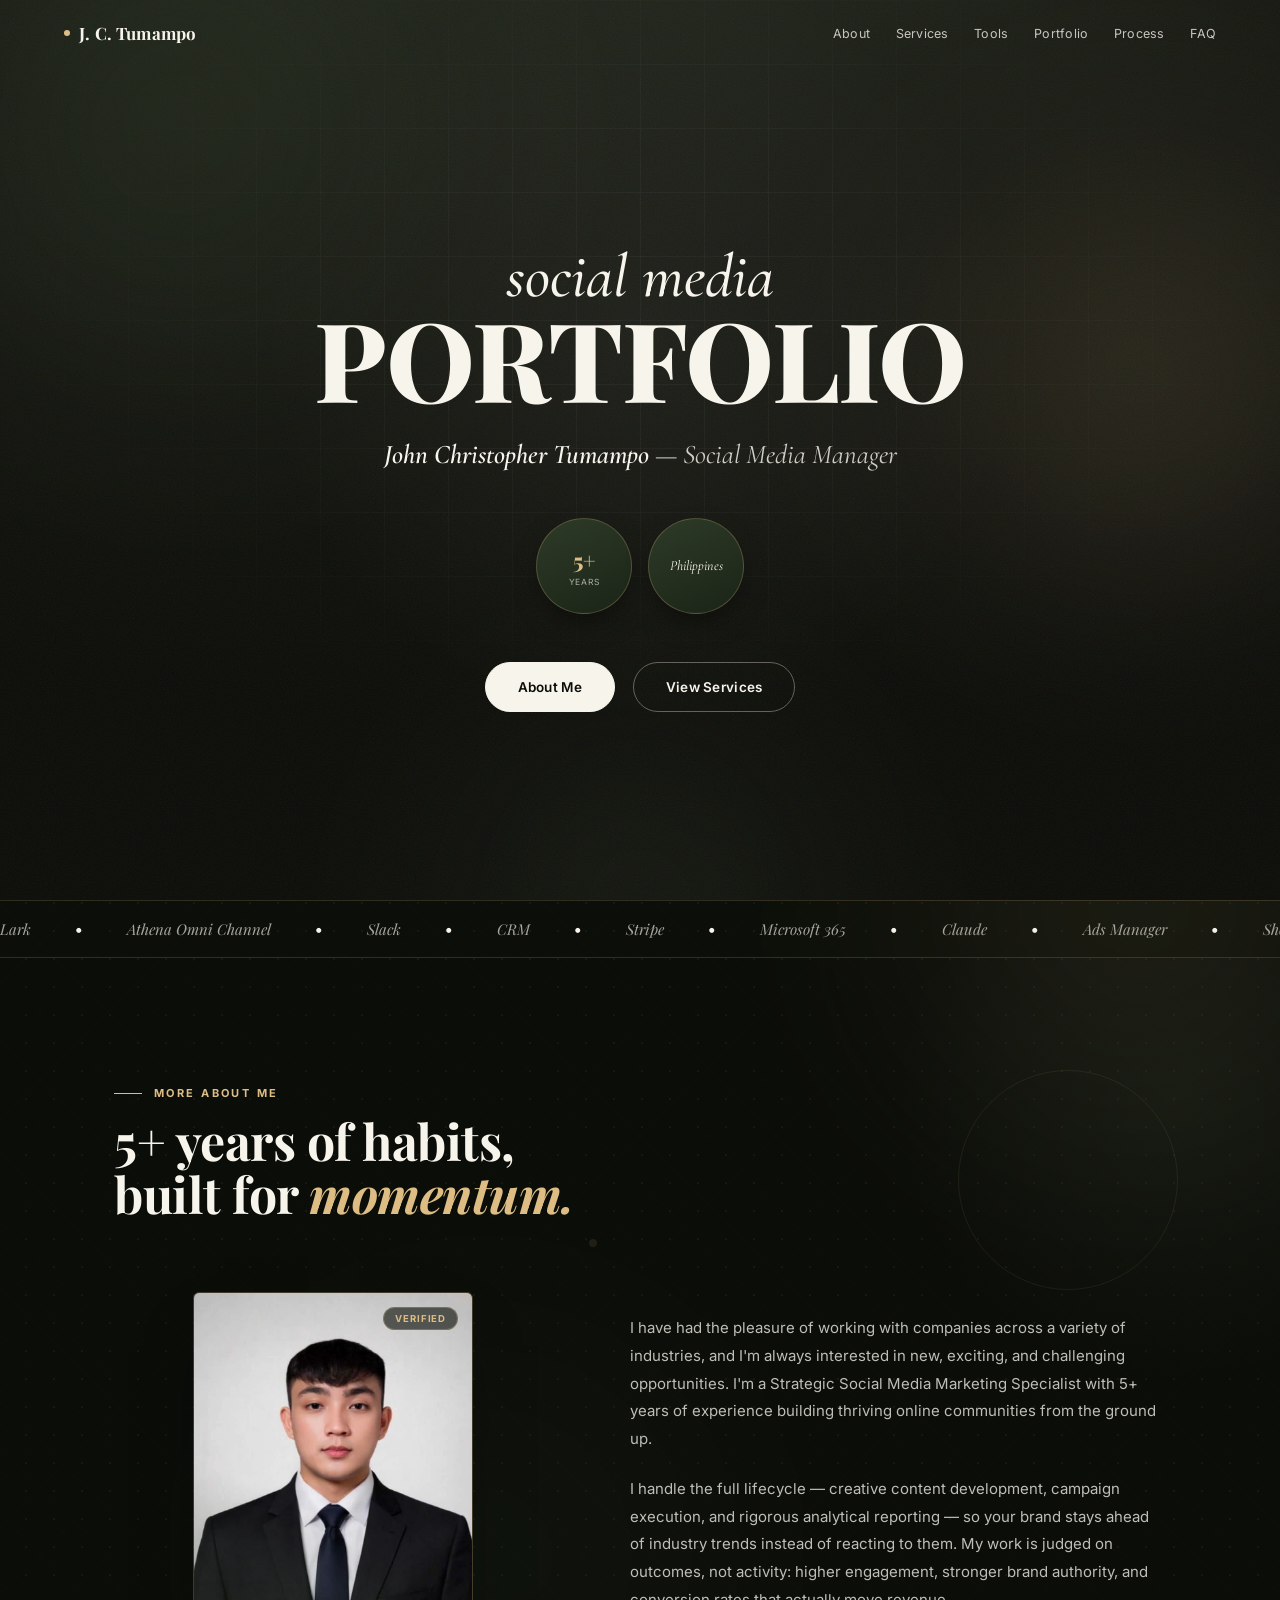
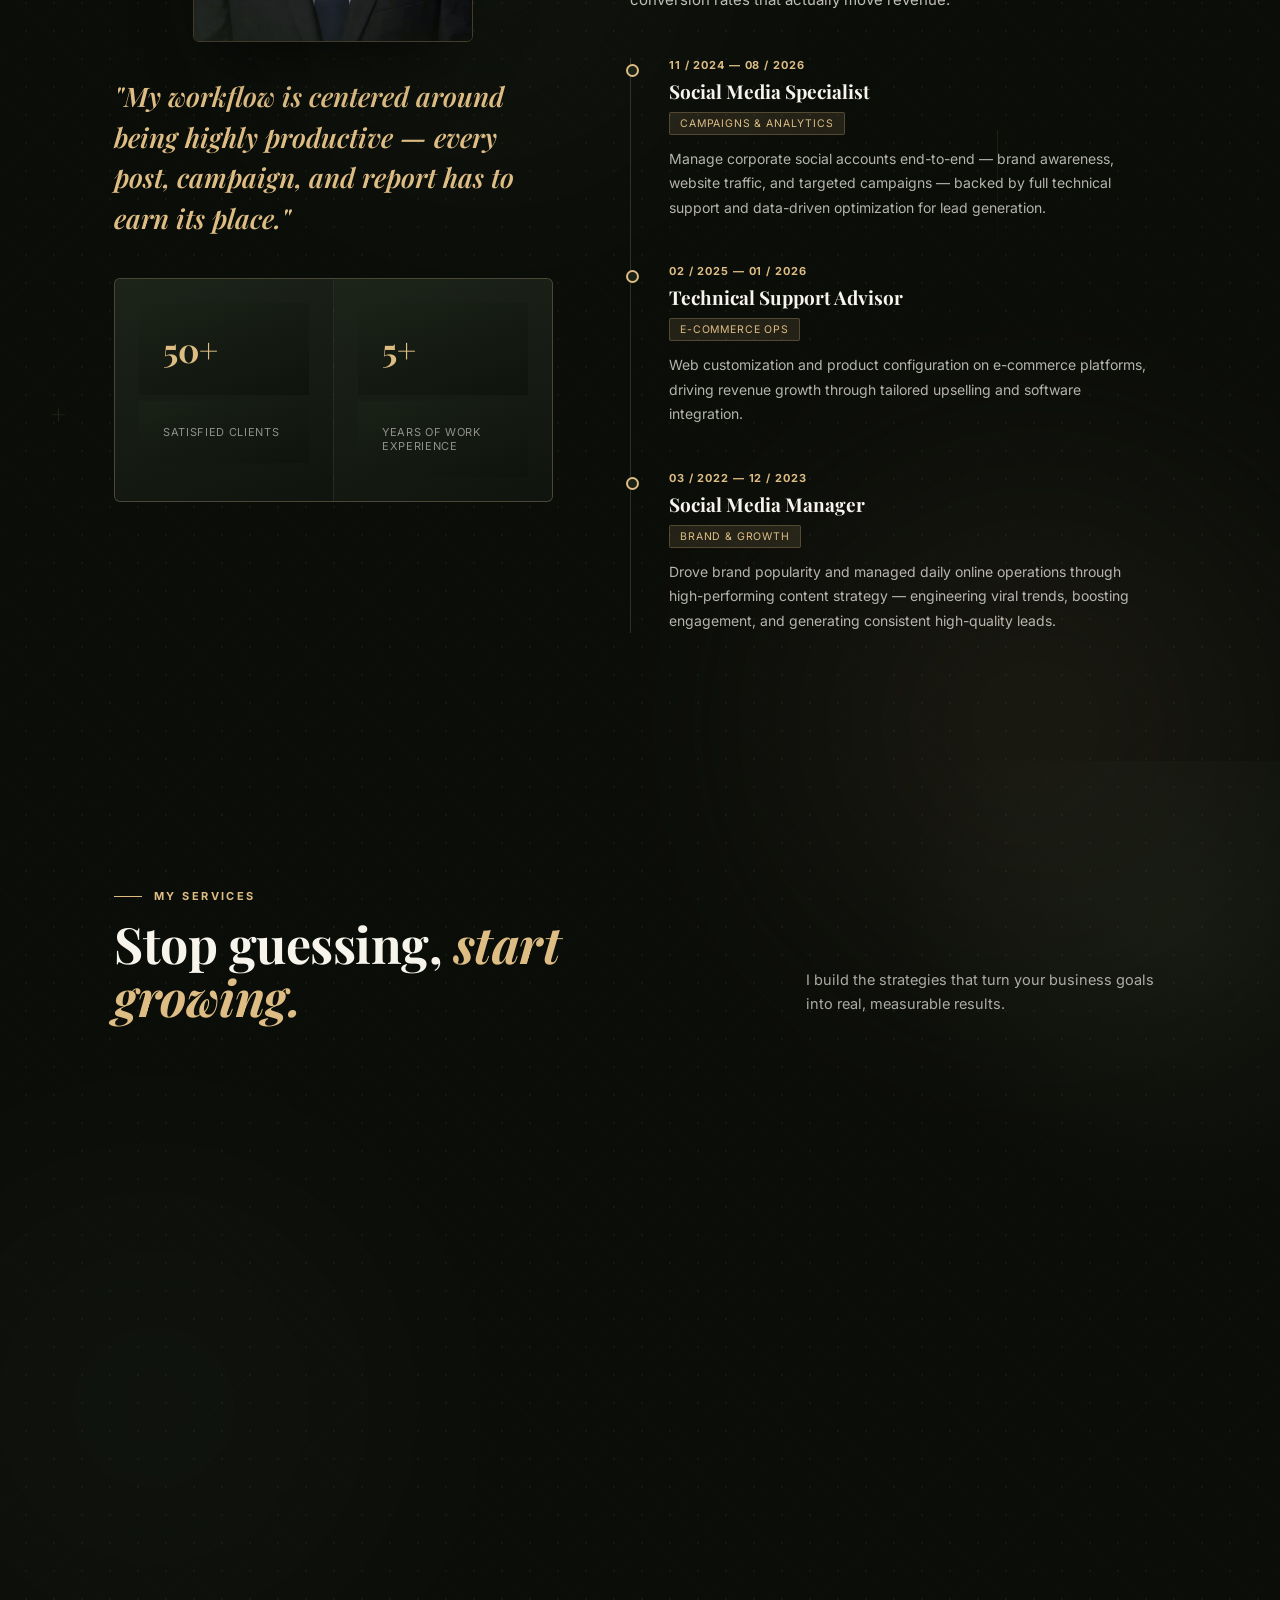
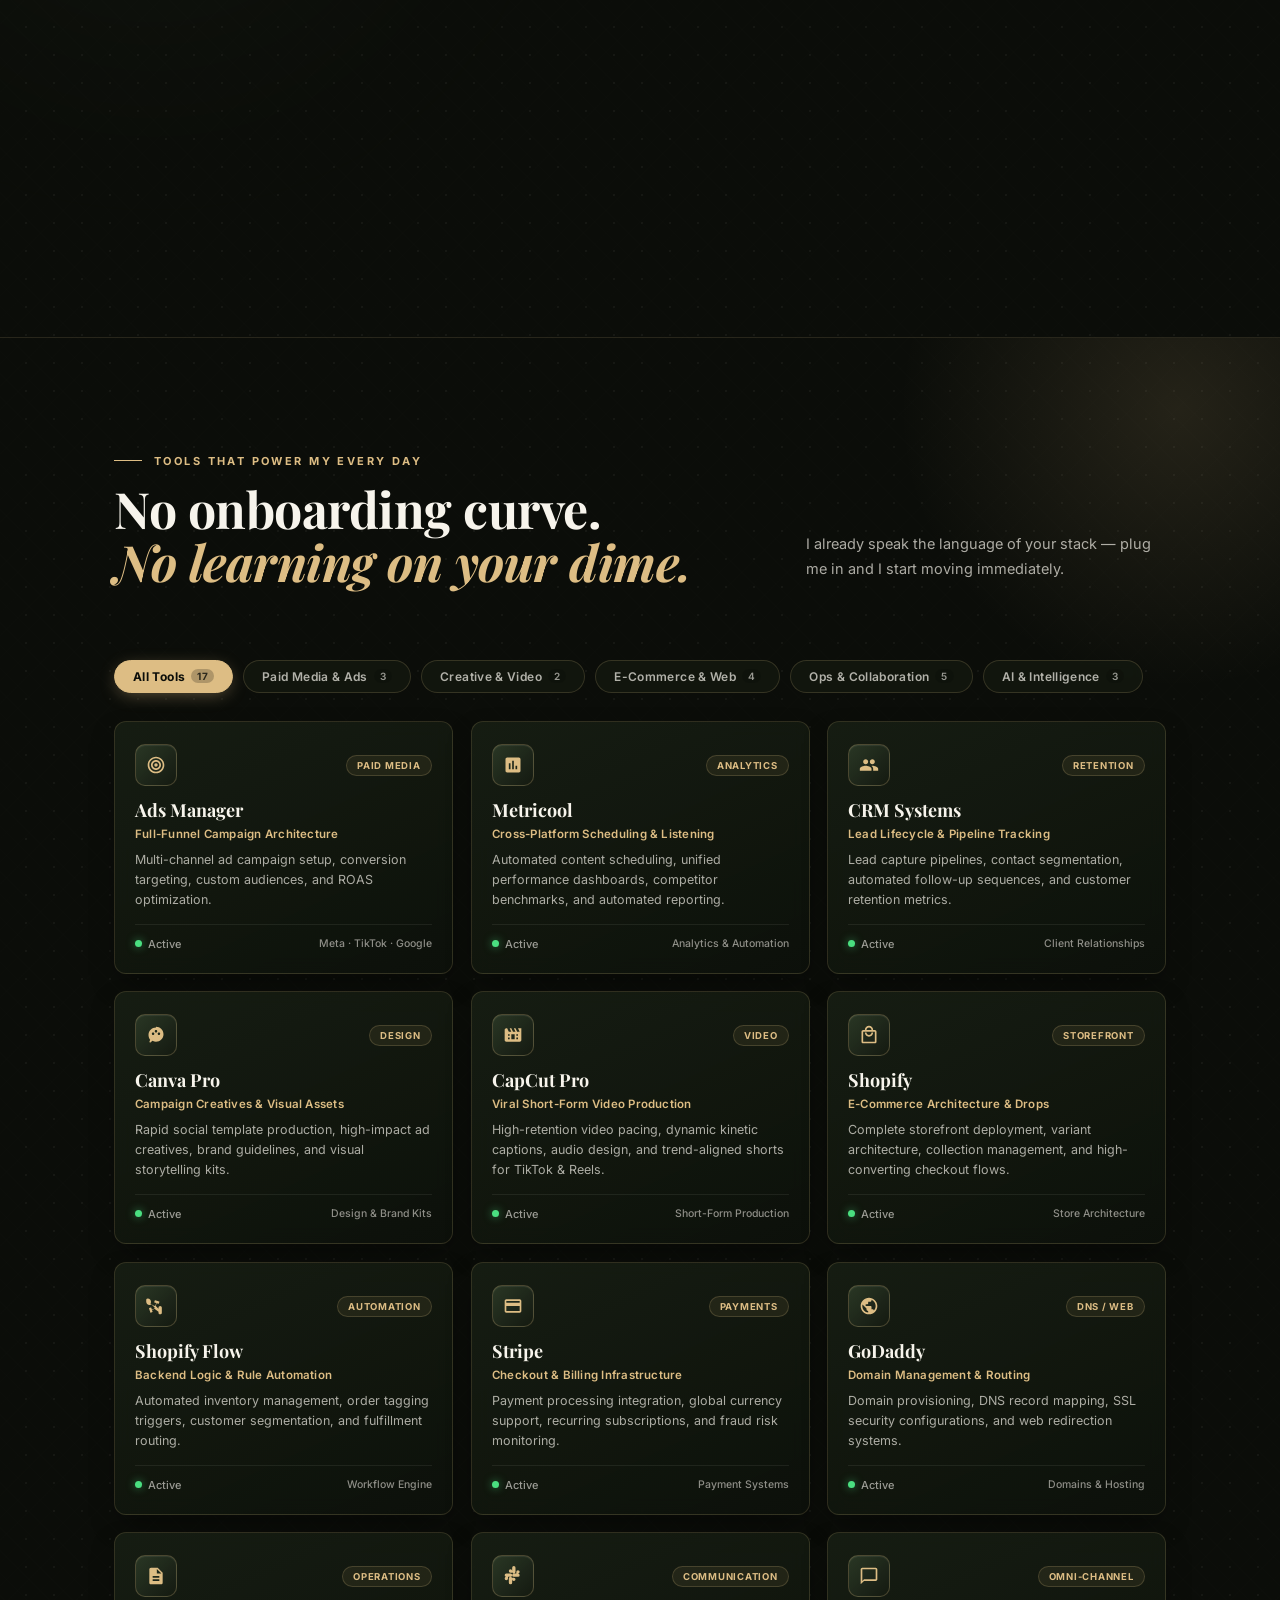
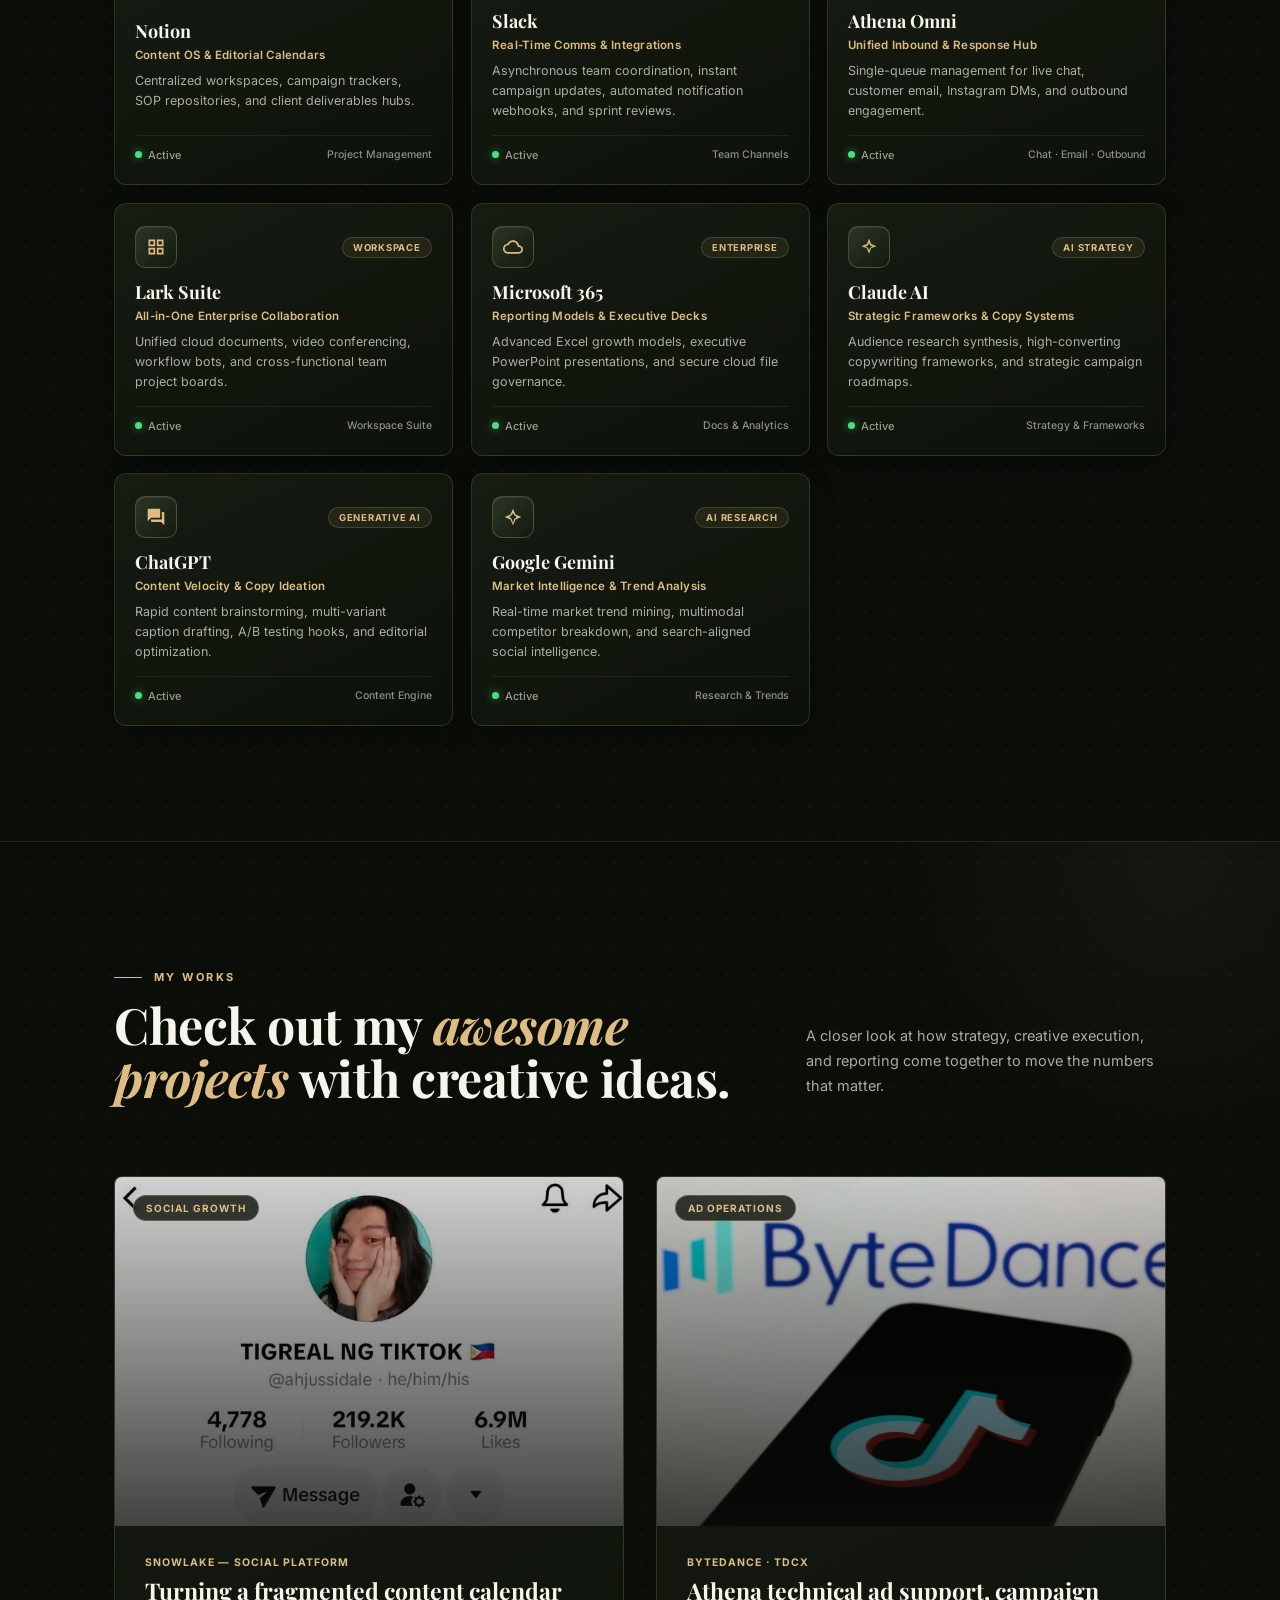
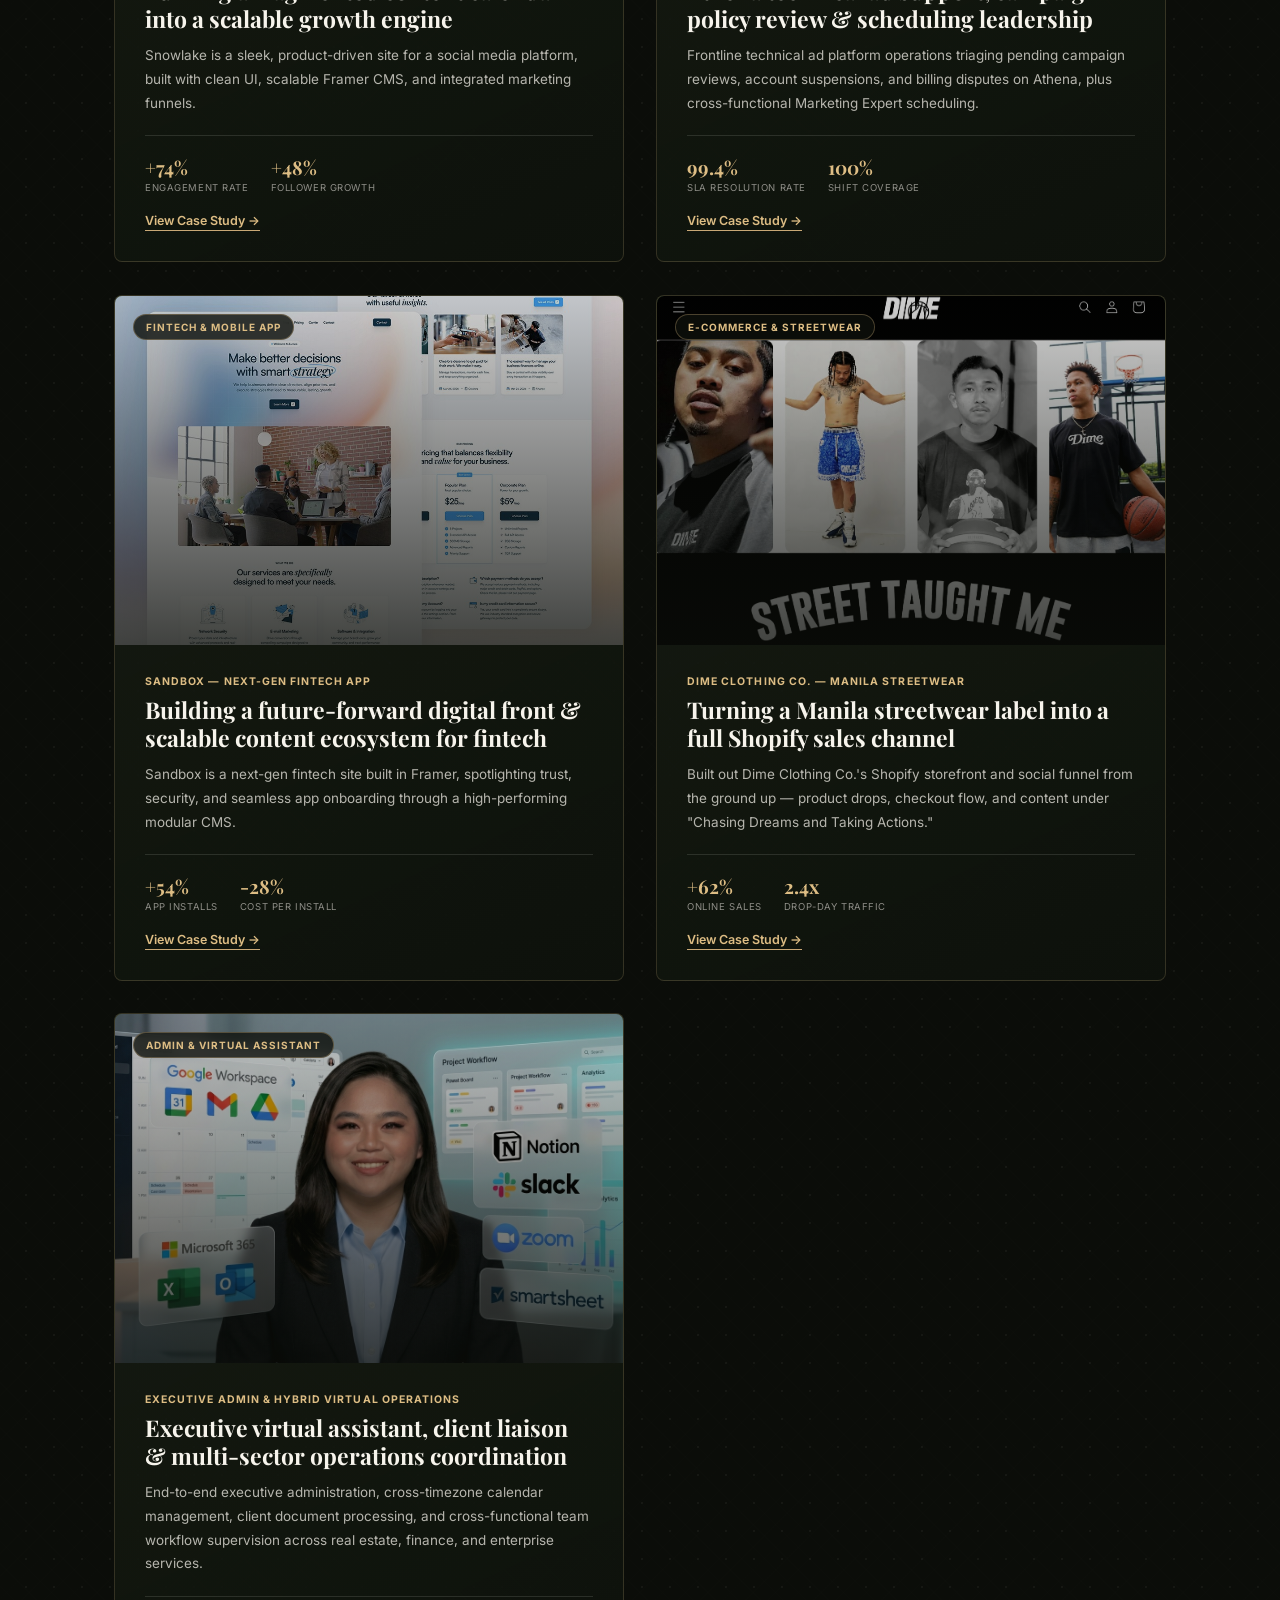
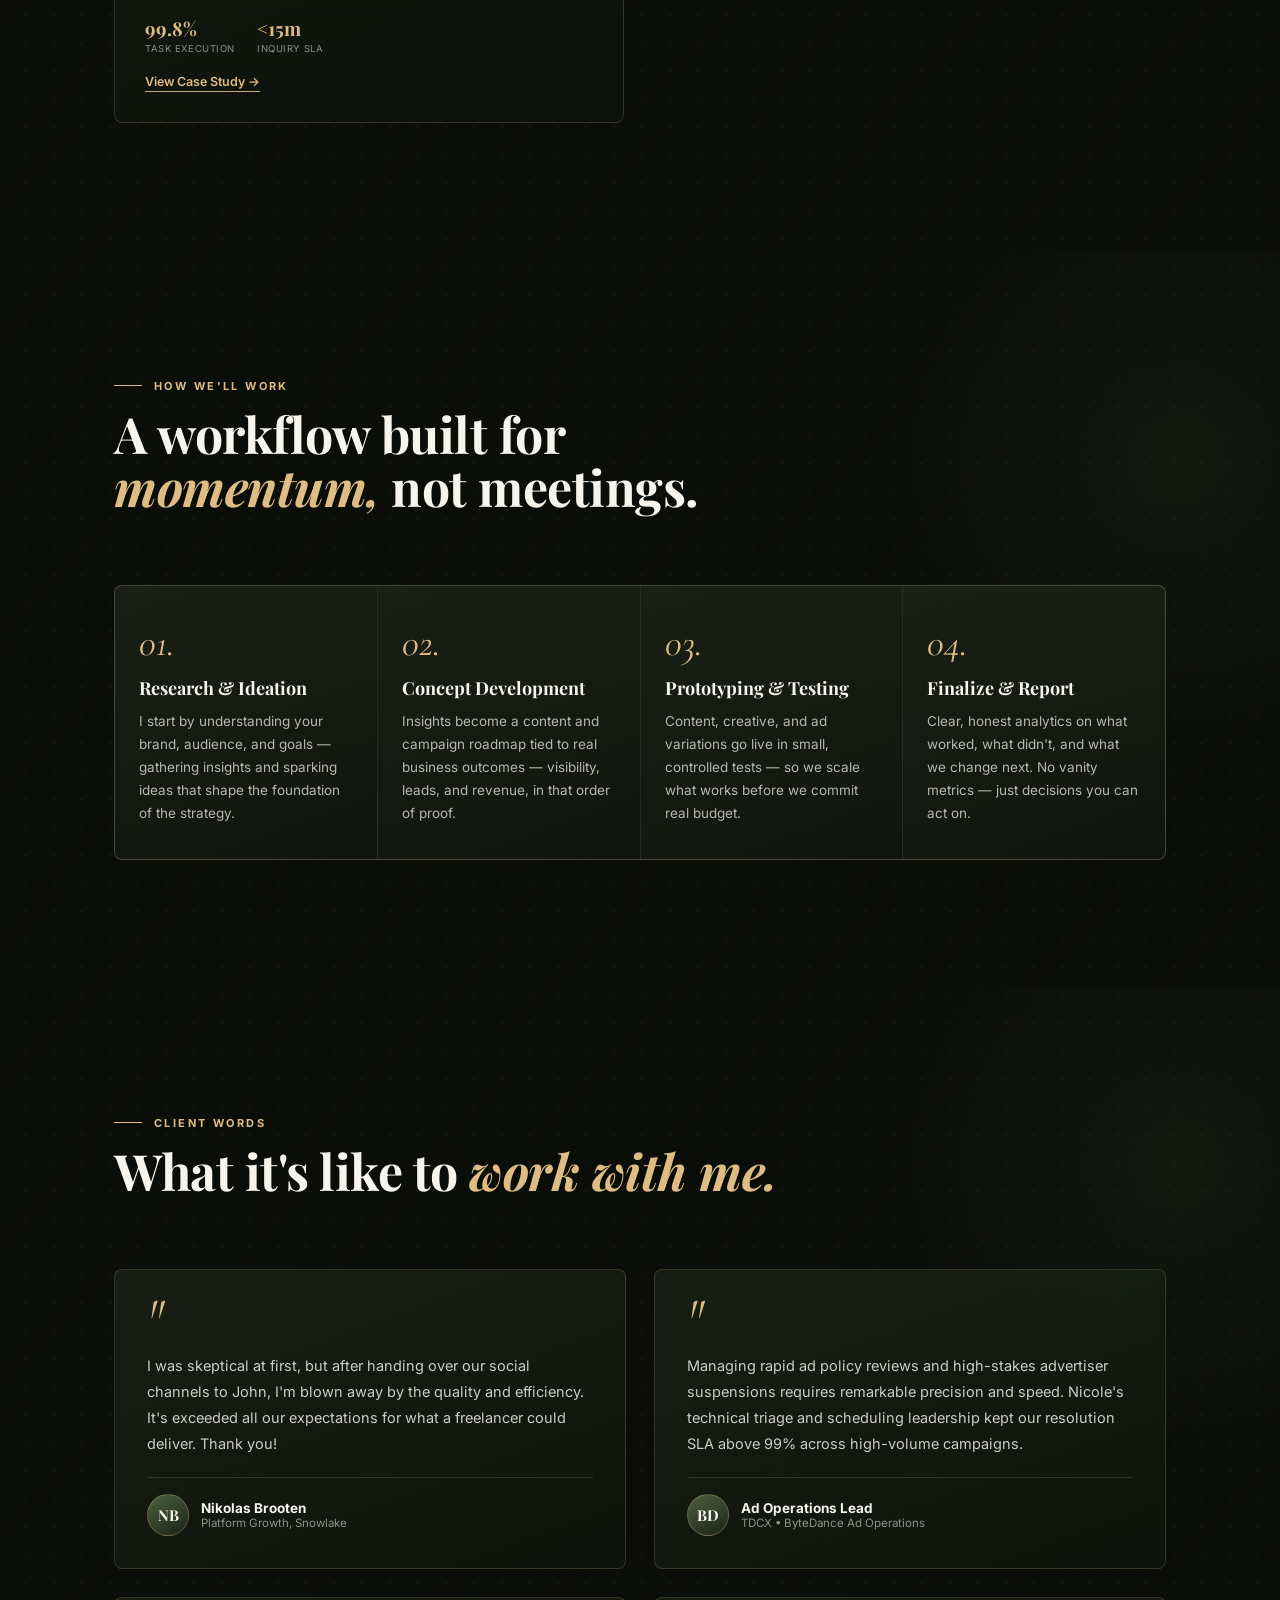
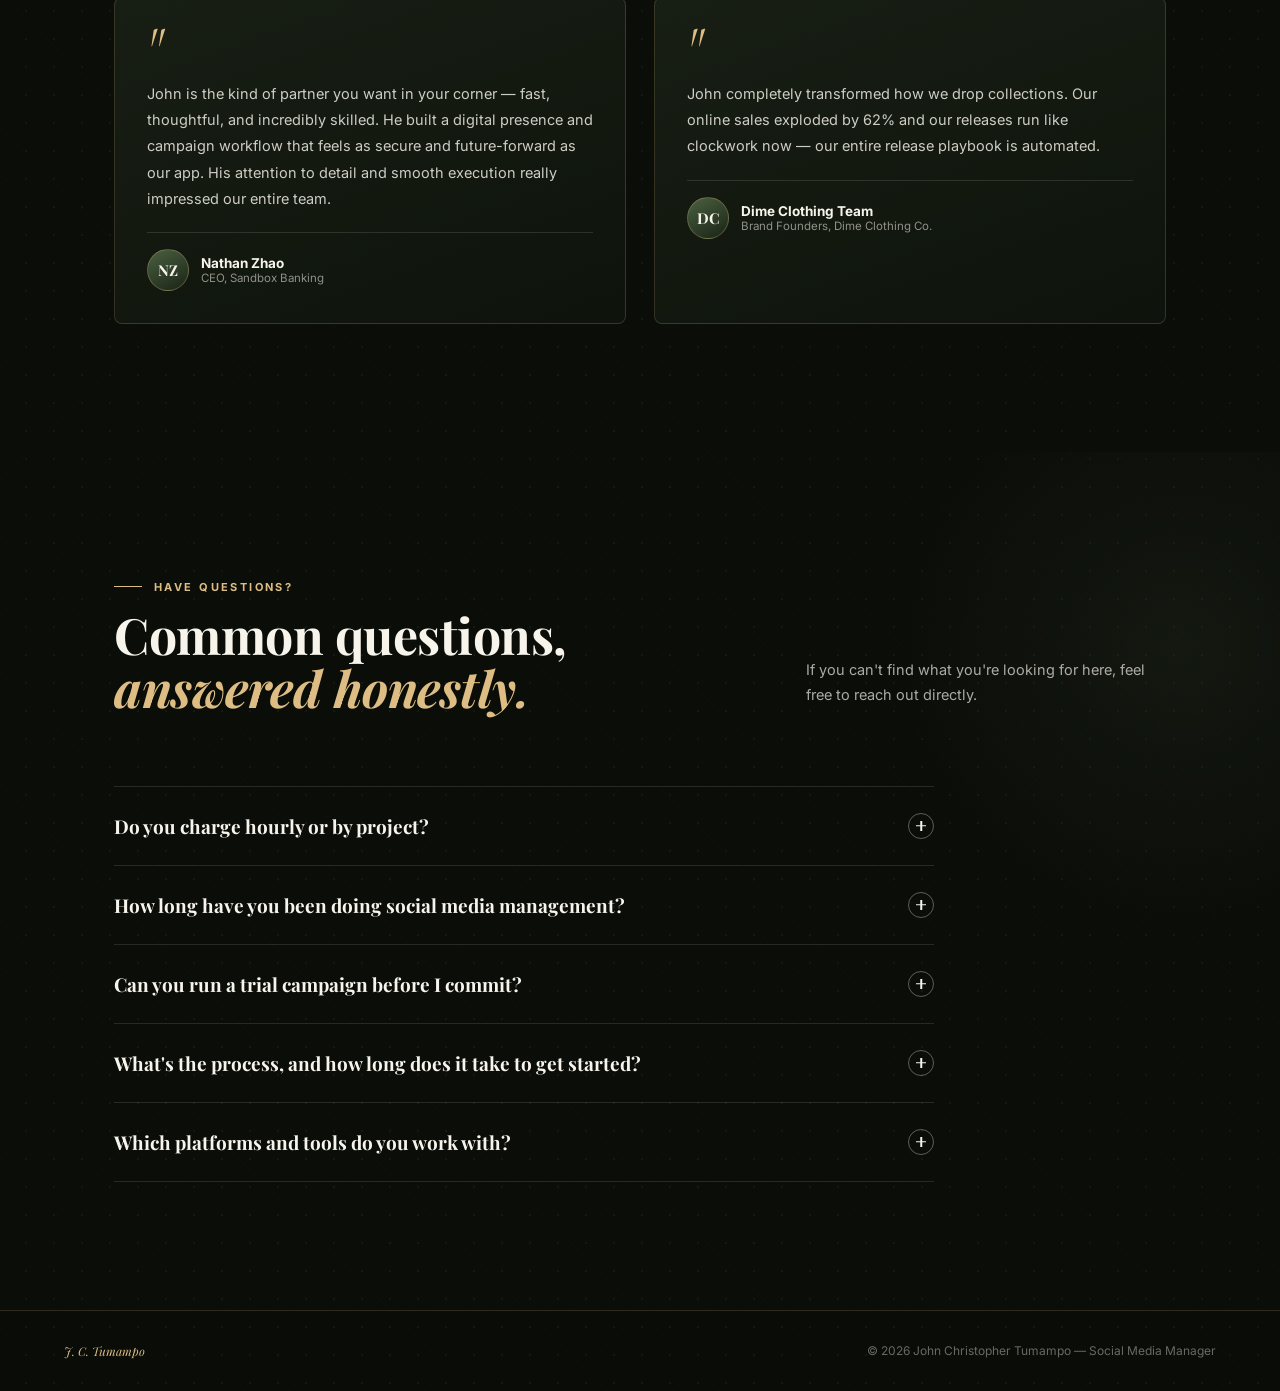
==== commit 72051d0b: "Revert "commit" This reverts commit 869c770e9762cfcb6c47ed805d4a1fdc8b8a9a52." ====
--- a/index.html
+++ b/index.html
@@ -3,4311 +3,696 @@
 <head>
 <meta charset="UTF-8">
 <meta name="viewport" content="width=device-width, initial-scale=1.0">
-<title>Maria Nicole Nate — Digital Marketing & Technical Ad Support Specialist</title>
-<meta name="description" content="Personal portfolio of Maria Nicole G. Nate — Digital Marketing & Technical Ad Support Specialist based in Mandaluyong City, Philippines. High-converting paid ad campaigns, performance analytics, and lead generation systems.">
+<title>John Christopher Tumampo — Social Media Manager</title>
+<meta name="description" content="John Christopher Tumampo — freelance Social Media Manager based in the Philippines. Strategy, growth systems, and campaign execution that turn attention into revenue.">
 <link rel="preconnect" href="https://fonts.googleapis.com">
 <link rel="preconnect" href="https://fonts.gstatic.com" crossorigin>
-<link href="https://fonts.googleapis.com/css2?family=Outfit:wght@400;500;600;700;800;900&family=Plus+Jakarta+Sans:ital,wght@0,400;0,500;0,600;0,700;0,800;1,400;1,500&family=Space+Grotesk:wght@500;700&display=swap" rel="stylesheet">
+<link href="https://fonts.googleapis.com/css2?family=Playfair+Display:ital,wght@0,500;0,600;0,700;0,800;1,500;1,600&family=Inter:wght@400;500;600;700;800&family=Cormorant+Garamond:ital,wght@0,500;1,500&display=swap" rel="stylesheet">
 <style>
-:root {
-  /* Refined White Palette + Modern Fluid Sunset Mesh Accents */
-  --white: #FFFFFF;
-  --white-95: rgba(255, 255, 255, 0.95);
-  --white-85: rgba(255, 255, 255, 0.85);
-  --white-70: rgba(255, 255, 255, 0.70);
-  --white-50: rgba(255, 255, 255, 0.50);
-  --white-25: rgba(255, 255, 255, 0.25);
-  --white-12: rgba(255, 255, 255, 0.12);
-  --white-06: rgba(255, 255, 255, 0.06);
-
-  /* Deep Space Base */
-  --bg-dark: #080711;
-  --bg-surface: #0E0D1C;
-  --bg-card: rgba(20, 18, 36, 0.65);
-  --border-subtle: rgba(255, 255, 255, 0.12);
-  --border-bright: rgba(255, 255, 255, 0.35);
-
-  /* Fluid Mesh Gradient Accents */
-  --coral: #FF5A36;
-  --fuchsia: #E12885;
-  --violet: #8B3DFF;
-  --indigo: #4338CA;
-  --cyan: #38BDF8;
-  --peach: #FF9E7D;
-  --emerald: #10B981;
-
-  /* Typography */
-  --font-display: 'Outfit', -apple-system, BlinkMacSystemFont, sans-serif;
-  --font-body: 'Plus Jakarta Sans', -apple-system, BlinkMacSystemFont, sans-serif;
-  --font-mono: 'Space Grotesk', monospace;
-
-  --ease-spring: cubic-bezier(0.16, 1, 0.3, 1);
-}
-
-*, *::before, *::after {
-  margin: 0;
-  padding: 0;
-  box-sizing: border-box;
-}
-
-html {
-  scroll-behavior: smooth;
-  color-scheme: dark;
-}
-
-body {
-  background-color: var(--bg-dark);
-  color: var(--white);
-  font-family: var(--font-body);
-  -webkit-font-smoothing: antialiased;
-  -moz-osx-font-smoothing: grayscale;
-  overflow-x: hidden;
-  position: relative;
-  line-height: 1.6;
-}
-
-::selection {
-  background: var(--white);
-  color: var(--bg-dark);
-}
-
-a {
-  color: inherit;
-  text-decoration: none;
-}
-
-button {
-  font-family: inherit;
-  border: none;
-  background: none;
-  cursor: pointer;
-}
-
-img {
-  max-width: 100%;
-  display: block;
-}
-
-/* ============================================================
-   AMBIENT FLUID GRADIENT BACKGROUND & MESH WAVE
-   ============================================================ */
-.ambient-scene {
-  position: fixed;
-  inset: 0;
-  pointer-events: none;
-  z-index: 0;
-  overflow: hidden;
-}
-
-.mesh-glow {
-  position: absolute;
-  border-radius: 50%;
-  filter: blur(120px);
-  opacity: 0.55;
-  mix-blend-mode: screen;
-  will-change: transform;
-}
-
-.glow-coral {
-  width: 58vw;
-  height: 58vw;
-  left: -12vw;
-  top: -10vh;
-  background: radial-gradient(circle, rgba(255, 90, 54, 0.55) 0%, rgba(225, 40, 133, 0.25) 50%, transparent 70%);
-  animation: floatMesh1 28s ease-in-out infinite alternate;
-}
-
-.glow-violet {
-  width: 65vw;
-  height: 65vw;
-  right: -18vw;
-  top: 15vh;
-  background: radial-gradient(circle, rgba(139, 61, 255, 0.5) 0%, rgba(67, 56, 202, 0.25) 50%, transparent 70%);
-  animation: floatMesh2 32s ease-in-out infinite alternate;
-}
-
-.glow-peach {
-  width: 48vw;
-  height: 48vw;
-  left: 25vw;
-  top: 85vh;
-  background: radial-gradient(circle, rgba(255, 158, 125, 0.45) 0%, rgba(225, 40, 133, 0.2) 55%, transparent 70%);
-  animation: floatMesh3 25s ease-in-out infinite alternate;
-}
-
-.glow-deep {
-  width: 55vw;
-  height: 55vw;
-  right: -10vw;
-  top: 190vh;
-  background: radial-gradient(circle, rgba(67, 56, 202, 0.4) 0%, rgba(139, 61, 255, 0.25) 50%, transparent 70%);
-  animation: floatMesh1 30s ease-in-out infinite alternate-reverse;
-}
-
-@keyframes floatMesh1 {
-  0% { transform: translate(0, 0) scale(1); }
-  50% { transform: translate(6vw, 5vh) scale(1.08); }
-  100% { transform: translate(-4vw, 8vh) scale(0.95); }
-}
-
-@keyframes floatMesh2 {
-  0% { transform: translate(0, 0) scale(1); }
-  50% { transform: translate(-5vw, 6vh) scale(1.12); }
-  100% { transform: translate(4vw, -4vh) scale(0.92); }
-}
-
-@keyframes floatMesh3 {
-  0% { transform: translate(0, 0) scale(0.95); }
-  50% { transform: translate(4vw, -5vh) scale(1.1); }
-  100% { transform: translate(-6vw, 4vh) scale(1.04); }
-}
-
-.fluid-wave-svg {
-  position: absolute;
-  top: 5vh;
-  left: -5%;
-  width: 110%;
-  height: 90vh;
-  opacity: 0.38;
-  filter: blur(40px);
-  pointer-events: none;
-  mix-blend-mode: screen;
-}
-
-.dot-grid {
-  position: absolute;
-  inset: 0;
-  background-image: radial-gradient(rgba(255, 255, 255, 0.12) 1px, transparent 1px);
-  background-size: 32px 32px;
-  mask-image: radial-gradient(ellipse 80% 60% at 50% 30%, #000 30%, transparent 85%);
-  opacity: 0.4;
-  pointer-events: none;
-}
-
-.container {
-  width: 100%;
-  max-width: 1240px;
-  margin: 0 auto;
-  padding: 0 clamp(20px, 4vw, 48px);
-  position: relative;
-  z-index: 2;
-}
-
-/* ============================================================
-   STICKY LUXURY NAVIGATION (WHITE GLASSMORPHISM)
-   ============================================================ */
-.nav-wrap {
-  position: fixed;
-  top: 0;
-  left: 0;
-  right: 0;
-  z-index: 120;
-  padding: 20px 0;
-  transition: all 0.4s var(--ease-spring);
-}
-
-.nav-wrap.scrolled {
-  padding: 12px 0;
-}
-
-.navbar {
-  display: flex;
-  align-items: center;
-  justify-content: space-between;
-  background: rgba(14, 13, 28, 0.65);
-  backdrop-filter: blur(20px);
-  -webkit-backdrop-filter: blur(20px);
-  border: 1px solid rgba(255, 255, 255, 0.14);
-  border-radius: 999px;
-  padding: 10px 14px 10px 24px;
-  box-shadow: 0 16px 36px -10px rgba(0, 0, 0, 0.5), inset 0 1px 0 rgba(255, 255, 255, 0.2);
-  transition: all 0.3s ease;
-}
-
-.brand-mark {
-  display: flex;
-  align-items: center;
-  gap: 12px;
-  font-family: var(--font-display);
-  font-weight: 800;
-  font-size: 19px;
-  letter-spacing: -0.02em;
-  color: var(--white);
-}
-
-.brand-avatar-mini {
-  width: 32px;
-  height: 32px;
-  border-radius: 50%;
-  overflow: hidden;
-  border: 1.5px solid var(--white);
-  box-shadow: 0 0 14px rgba(255, 255, 255, 0.3);
-}
-
-.brand-avatar-mini img {
-  width: 100%;
-  height: 100%;
-  object-fit: cover;
-}
-
-.brand-dot {
-  width: 7px;
-  height: 7px;
-  border-radius: 50%;
-  background: var(--emerald);
-  box-shadow: 0 0 10px var(--emerald);
-  margin-left: 2px;
-}
-
-.nav-menu {
-  display: flex;
-  align-items: center;
-  gap: 28px;
-  list-style: none;
-}
-
-.nav-link {
-  font-size: 13.5px;
-  font-weight: 600;
-  color: var(--white-70);
-  transition: all 0.25s ease;
-  position: relative;
-  letter-spacing: 0.01em;
-}
-
-.nav-link:hover {
-  color: var(--white);
-}
-
-.nav-actions {
-  display: flex;
-  align-items: center;
-  gap: 12px;
-}
-
-.btn-white {
-  display: inline-flex;
-  align-items: center;
-  justify-content: center;
-  gap: 8px;
-  background: var(--white);
-  color: #080711;
-  font-weight: 700;
-  font-size: 13.5px;
-  padding: 10px 22px;
-  border-radius: 999px;
-  letter-spacing: 0.01em;
-  transition: all 0.3s var(--ease-spring);
-  box-shadow: 0 4px 20px rgba(255, 255, 255, 0.28);
-  white-space: nowrap;
-}
-
-.btn-white:hover {
-  transform: translateY(-2px) scale(1.02);
-  box-shadow: 0 8px 28px rgba(255, 255, 255, 0.45);
-  background: #FFFFFF;
-}
-
-.btn-glass {
-  display: inline-flex;
-  align-items: center;
-  justify-content: center;
-  gap: 8px;
-  background: rgba(255, 255, 255, 0.08);
-  color: var(--white);
-  border: 1px solid rgba(255, 255, 255, 0.25);
-  font-weight: 600;
-  font-size: 13.5px;
-  padding: 10px 22px;
-  border-radius: 999px;
-  backdrop-filter: blur(10px);
-  -webkit-backdrop-filter: blur(10px);
-  transition: all 0.3s var(--ease-spring);
-  white-space: nowrap;
-}
-
-.btn-glass:hover {
-  background: rgba(255, 255, 255, 0.18);
-  border-color: var(--white);
-  transform: translateY(-2px);
-  box-shadow: 0 6px 20px rgba(255, 255, 255, 0.15);
-}
-
-/* Nav Icon Buttons (Just Logo/Icon) */
-.nav-icon-btn {
-  width: 38px;
-  height: 38px;
-  border-radius: 50%;
-  background: rgba(255, 255, 255, 0.08);
-  border: 1px solid rgba(255, 255, 255, 0.2);
-  color: var(--white);
-  display: inline-flex;
-  align-items: center;
-  justify-content: center;
-  cursor: pointer;
-  transition: all 0.3s var(--ease-spring);
-  position: relative;
-  flex-shrink: 0;
-}
-
-.nav-icon-btn:hover {
-  background: rgba(255, 255, 255, 0.2);
-  border-color: var(--white);
-  transform: scale(1.08);
-  box-shadow: 0 4px 14px rgba(255, 255, 255, 0.25);
-}
-
-.nav-icon-btn svg {
-  transition: transform 0.35s var(--ease-spring);
-}
-
-.nav-icon-btn:active svg {
-  transform: scale(0.85);
-}
-
-/* ============================================================
-   LIGHT MODE THEME OVERRIDES (REFINED SLATE TYPOGRAPHY & RADIANT SUNSET CANVAS)
-   ============================================================ */
-[data-theme="light"] {
-  /* Radiant Pure Tech Canvas - Clean & Bright */
-  --bg-dark: #FFFFFF;
-  --bg-surface: #FFFFFF;
-  --bg-card: #FFFFFF;
-  --border-subtle: rgba(255, 107, 61, 0.15);
-  --border-bright: rgba(255, 64, 129, 0.35);
-
-  /* Modern High-Contrast Charcoal & Slate Typography (Sunset Palette Harmony) */
-  --white: #0F172A;
-  --white-95: #0F172A;
-  --white-85: #1E293B;
-  --white-70: #334155;
-  --white-50: #64748B;
-  --white-25: rgba(15, 23, 42, 0.18);
-  --white-12: rgba(15, 23, 42, 0.08);
-  --white-06: rgba(15, 23, 42, 0.04);
-
-  /* Vibrant True Sunset Spectrum */
-  --coral: #FF5A36;
-  --peach: #FF7A50;
-  --fuchsia: #FF3E83;
-  --violet: #8B3DFF;
-  --indigo: #4338CA;
-  --cyan: #0284C7;
-  --emerald: #059669;
-
-  color-scheme: light;
-}
-
-[data-theme="light"] body {
-  background-color: #FFFFFF !important;
-  background-image: 
-    radial-gradient(at 0% 0%, rgba(255, 107, 61, 0.08) 0%, transparent 45%),
-    radial-gradient(at 100% 0%, rgba(255, 62, 131, 0.08) 0%, transparent 45%),
-    radial-gradient(at 50% 50%, rgba(255, 154, 74, 0.05) 0%, transparent 50%),
-    radial-gradient(at 15% 85%, rgba(255, 62, 131, 0.07) 0%, transparent 45%),
-    radial-gradient(at 85% 88%, rgba(255, 107, 61, 0.08) 0%, transparent 45%) !important;
-  background-attachment: fixed;
-  color: #334155;
-}
-
-/* Ensure no dark overlays on sections in light mode */
-[data-theme="light"] section,
-[data-theme="light"] .sec-skills,
-[data-theme="light"] .sec-about,
-[data-theme="light"] #skills,
-[data-theme="light"] #about {
-  background: transparent !important;
-}
-
-[data-theme="light"] ::selection {
-  background: #0F172A;
-  color: #FFFFFF;
-}
-
-/* Global Bold Emphasis in Light Mode (Radiant Sunset Gradient: Coral -> Fuchsia -> Violet) */
-[data-theme="light"] strong,
-[data-theme="light"] b {
-  background: linear-gradient(135deg, #FF5A36 0%, #FF3E83 50%, #8B3DFF 100%);
-  -webkit-background-clip: text;
-  -webkit-text-fill-color: transparent;
-  box-decoration-break: clone;
-  -webkit-box-decoration-break: clone;
-  font-weight: 800;
-  display: inline;
-}
-
-/* Ambient Moving Scene in Light Mode: Soft, luminous orange & pink glow (NO dark/black shadows) */
-[data-theme="light"] .ambient-scene {
-  opacity: 1;
-}
-
-[data-theme="light"] .mesh-glow {
-  opacity: 0.40;
-  filter: blur(80px);
-  mix-blend-mode: normal;
-  will-change: transform;
-}
-
-[data-theme="light"] .glow-coral {
-  background: radial-gradient(circle, rgba(255, 107, 61, 0.24) 0%, rgba(255, 154, 120, 0.12) 50%, transparent 70%);
-  animation: floatMesh1 20s ease-in-out infinite alternate;
-}
-
-[data-theme="light"] .glow-violet {
-  background: radial-gradient(circle, rgba(255, 64, 129, 0.22) 0%, rgba(255, 143, 177, 0.10) 50%, transparent 70%);
-  animation: floatMesh2 24s ease-in-out infinite alternate;
-}
-
-[data-theme="light"] .glow-peach {
-  background: radial-gradient(circle, rgba(255, 149, 74, 0.22) 0%, rgba(255, 196, 143, 0.10) 50%, transparent 70%);
-  animation: floatMesh3 18s ease-in-out infinite alternate;
-}
-
-[data-theme="light"] .glow-deep {
-  background: radial-gradient(circle, rgba(255, 99, 146, 0.20) 0%, rgba(192, 132, 252, 0.12) 50%, transparent 70%);
-  animation: floatMesh1 22s ease-in-out infinite alternate-reverse;
-}
-
-[data-theme="light"] .fluid-wave-svg {
-  opacity: 0.45;
-  filter: blur(40px);
-  mix-blend-mode: normal;
-  animation: floatWaveLight 16s ease-in-out infinite alternate;
-}
-
-[data-theme="light"] .fluid-wave-svg path {
-  fill: url(#waveGradLight);
-}
-
-[data-theme="light"] .dot-grid {
-  background-image: radial-gradient(rgba(255, 107, 61, 0.12) 1.2px, transparent 1.2px);
-  background-size: 32px 32px;
-  opacity: 0.4;
-}
-
-@keyframes floatWaveLight {
-  0% { transform: translateY(0) scaleY(1); }
-  50% { transform: translateY(-22px) scaleY(1.04) scaleX(1.01); }
-  100% { transform: translateY(12px) scaleY(0.96); }
-}
-
-@keyframes floatSidePillLight {
-  0% { transform: translateY(-50%) translateX(0); }
-  50% { transform: translateY(-54%) translateX(-3px); }
-  100% { transform: translateY(-46%) translateX(2px); }
-}
-
-/* Navigation */
-[data-theme="light"] .navbar {
-  background: rgba(255, 255, 255, 0.90);
-  border: 1px solid rgba(255, 255, 255, 0.98);
-  box-shadow: 0 10px 30px -10px rgba(255, 107, 61, 0.10), 0 0 1px rgba(15, 23, 42, 0.10), inset 0 1px 0 #FFFFFF;
-  backdrop-filter: blur(20px);
-  -webkit-backdrop-filter: blur(20px);
-}
-
-[data-theme="light"] .nav-wrap.scrolled .navbar {
-  background: #FFFFFF;
-  border-color: rgba(255, 107, 61, 0.18);
-  box-shadow: 0 14px 34px -10px rgba(255, 107, 61, 0.16);
-}
-
-[data-theme="light"] .brand-mark {
-  color: #0F172A;
-}
-
-[data-theme="light"] .brand-avatar-mini {
-  border-color: #0F172A;
-  box-shadow: 0 0 12px rgba(255, 107, 61, 0.25);
-}
-
-[data-theme="light"] .brand-dot {
-  background: #10B981;
-  box-shadow: 0 0 8px #10B981;
-}
-
-[data-theme="light"] .nav-link {
-  color: #475569;
-  font-weight: 600;
-}
-
-[data-theme="light"] .nav-link:hover {
-  color: #0F172A;
-}
-
-[data-theme="light"] .nav-link::after {
-  background: linear-gradient(90deg, #FF5A36, #FF3E83);
-}
-
-[data-theme="light"] .btn-white {
-  background: #0F172A;
-  color: #FFFFFF;
-  box-shadow: 0 4px 18px rgba(15, 23, 42, 0.20);
-}
-
-[data-theme="light"] .btn-white:hover {
-  background: linear-gradient(135deg, #FF5A36, #FF3E83);
-  color: #FFFFFF;
-  box-shadow: 0 8px 25px rgba(255, 90, 54, 0.4);
-}
-
-[data-theme="light"] .btn-large-white {
-  background: #0F172A;
-  color: #FFFFFF;
-  box-shadow: 0 8px 28px rgba(15, 23, 42, 0.18);
-}
-
-[data-theme="light"] .btn-large-white:hover {
-  background: linear-gradient(135deg, #FF5A36 0%, #FF3E83 100%);
-  color: #FFFFFF;
-  box-shadow: 0 14px 40px rgba(255, 90, 54, 0.45);
-}
-
-[data-theme="light"] .btn-large-glass {
-  background: rgba(255, 255, 255, 0.90);
-  backdrop-filter: blur(14px);
-  -webkit-backdrop-filter: blur(14px);
-  color: #0F172A;
-  border: 1.5px solid rgba(255, 107, 61, 0.20);
-  box-shadow: 0 4px 14px rgba(255, 107, 61, 0.08);
-}
-
-[data-theme="light"] .btn-large-glass:hover {
-  background: #FFFFFF;
-  border-color: #FF5A36;
-  color: #FF5A36;
-  box-shadow: 0 8px 22px rgba(255, 90, 54, 0.2);
-}
-
-[data-theme="light"] .nav-icon-btn {
-  background: rgba(255, 255, 255, 0.90);
-  border-color: rgba(255, 107, 61, 0.18);
-  color: #0F172A;
-}
-
-[data-theme="light"] .nav-icon-btn:hover {
-  background: #0F172A;
-  border-color: #0F172A;
-  color: #FFFFFF;
-  box-shadow: 0 4px 14px rgba(15, 23, 42, 0.18);
-}
-
-[data-theme="light"] .mobile-toggle {
-  background: rgba(255, 255, 255, 0.90);
-  border-color: rgba(255, 107, 61, 0.18);
-  color: #0F172A;
-}
-
-[data-theme="light"] .mobile-toggle span {
-  background: #0F172A;
-}
-
-[data-theme="light"] .mobile-drawer {
-  background: #FFFFFF;
-}
-
-[data-theme="light"] .mobile-drawer a {
-  color: #0F172A;
-}
-
-[data-theme="light"] .mobile-drawer a:hover {
-  color: #FF5A36;
-}
-
-/* Hero Elements */
-[data-theme="light"] .hero-h1 {
-  background: linear-gradient(135deg, #FF5A36 0%, #FF3E83 50%, #8B3DFF 100%);
-  -webkit-background-clip: text;
-  -webkit-text-fill-color: transparent;
-  display: inline-block;
-  font-weight: 900;
-}
-
-[data-theme="light"] .hero-h1 .gradient-word {
-  background: linear-gradient(135deg, #FF5A36 0%, #FF3E83 50%, #8B3DFF 100%);
-  -webkit-background-clip: text;
-  -webkit-text-fill-color: transparent;
-  display: inline-block;
-  font-weight: 900;
-}
-
-[data-theme="light"] .hero-desc {
-  color: #334155;
-  font-weight: 500;
-  line-height: 1.7;
-}
-
-[data-theme="light"] .hero-desc strong {
-  background: none;
-  -webkit-background-clip: initial;
-  -webkit-text-fill-color: #000000;
-  color: #000000;
-  font-weight: 800;
-  display: inline;
-}
-
-[data-theme="light"] .hero-eyebrow {
-  color: #E03E1A;
-  font-weight: 800;
-}
-
-[data-theme="light"] .hero-eyebrow::after {
-  background: #E03E1A;
-  opacity: 0.6;
-}
-
-[data-theme="light"] .status-pill {
-  background: #FFFFFF;
-  backdrop-filter: blur(12px);
-  -webkit-backdrop-filter: blur(12px);
-  border: 1px solid rgba(16, 185, 129, 0.40);
-  box-shadow: 0 4px 16px rgba(16, 185, 129, 0.15);
-}
-
-[data-theme="light"] .status-pill .status-text {
-  color: #0F172A;
-  font-weight: 800;
-}
-
-[data-theme="light"] .status-pill .status-dot {
-  background: #10B981;
-  box-shadow: 0 0 10px #10B981;
-}
-
-[data-theme="light"] .hero-stats-strip {
-  border-top: 1px solid rgba(255, 107, 61, 0.16);
-}
-
-[data-theme="light"] .stat-num,
-[data-theme="light"] .stat-val {
-  background: linear-gradient(135deg, #FF5A36 0%, #FF3E83 50%, #8B3DFF 100%);
-  -webkit-background-clip: text;
-  -webkit-text-fill-color: transparent;
-  font-weight: 900;
-  display: inline-block;
-}
-
-[data-theme="light"] .stat-lbl {
-  color: #64748B;
-  font-weight: 700;
-}
-
-/* Floating Showcase Card */
-[data-theme="light"] .display-showcase {
-  background: #FFFFFF;
-  backdrop-filter: blur(24px);
-  -webkit-backdrop-filter: blur(24px);
-  border: 1.5px solid rgba(255, 107, 61, 0.18);
-  box-shadow: 0 30px 70px -15px rgba(255, 107, 61, 0.12), 0 0 40px rgba(255, 64, 129, 0.08), inset 0 1px 0 #FFFFFF;
-}
-
-[data-theme="light"] .showcase-photo-frame {
-  border-color: #0F172A;
-  box-shadow: 0 8px 24px rgba(15, 23, 42, 0.14);
-}
-
-[data-theme="light"] .showcase-name {
-  color: #0F172A;
-  font-weight: 800;
-}
-
-[data-theme="light"] .showcase-sub {
-  color: #64748B;
-  font-weight: 600;
-}
-
-[data-theme="light"] .showcase-tag {
-  background: rgba(255, 90, 54, 0.10);
-  border-color: rgba(255, 90, 54, 0.25);
-  color: #E03E1A;
-  font-weight: 800;
-}
-
-/* Card 01 Curriculum Vitae */
-[data-theme="light"] .preview-card.card-dark {
-  background: #FFFFFF;
-  border: 1.5px solid rgba(255, 107, 61, 0.16);
-  box-shadow: 0 10px 24px -6px rgba(255, 107, 61, 0.08);
-  color: #0F172A;
-}
-
-[data-theme="light"] .preview-card.card-dark:hover {
-  border-color: #FF5A36;
-  box-shadow: 0 18px 36px -8px rgba(255, 90, 54, 0.20), 0 0 25px rgba(255, 64, 129, 0.12);
-  background: #FFFFFF;
-}
-
-[data-theme="light"] .preview-card.card-dark .card-num {
-  background: linear-gradient(135deg, #FF5A36 0%, #FF3E83 50%, #8B3DFF 100%);
-  -webkit-background-clip: text;
-  -webkit-text-fill-color: transparent;
-  font-weight: 900;
-  display: inline-block;
-}
-
-[data-theme="light"] .preview-card.card-dark .card-chip-tag {
-  background: rgba(255, 90, 54, 0.10);
-  border: 1px solid rgba(255, 90, 54, 0.25);
-  color: #E03E1A;
-  font-weight: 800;
-}
-
-[data-theme="light"] .preview-card.card-dark .card-content-title {
-  color: #0F172A;
-  font-weight: 800;
-}
-
-[data-theme="light"] .preview-card.card-dark .card-content-sub {
-  color: #475569;
-  font-weight: 600;
-}
-
-[data-theme="light"] .preview-card.card-dark .card-footer-action {
-  border-top-color: rgba(255, 107, 61, 0.14);
-}
-
-[data-theme="light"] .preview-card.card-dark .card-action-text {
-  color: #FF5A36;
-  font-weight: 700;
-}
-
-[data-theme="light"] .preview-card.card-dark .card-action-icon {
-  background: rgba(255, 90, 54, 0.10);
-  border-color: rgba(255, 90, 54, 0.25);
-  color: #FF5A36;
-}
-
-/* Card 02 Download Resume */
-[data-theme="light"] .preview-card.card-peach {
-  background: linear-gradient(135deg, #FF5A36 0%, #FF6F43 45%, #FF3E83 100%);
-  border: 1.5px solid rgba(255, 255, 255, 0.65);
-  box-shadow: 0 14px 32px -6px rgba(255, 90, 54, 0.42), 0 0 25px rgba(255, 62, 131, 0.25);
-  color: #FFFFFF;
-}
-
-[data-theme="light"] .preview-card.card-peach:hover {
-  box-shadow: 0 20px 45px -6px rgba(255, 90, 54, 0.55), 0 0 35px rgba(255, 62, 131, 0.35);
-  border-color: #FFFFFF;
-  transform: translateY(-4px);
-}
-
-[data-theme="light"] .preview-card.card-peach .card-num {
-  color: #FFFFFF;
-  font-weight: 900;
-}
-
-[data-theme="light"] .preview-card.card-peach .card-chip-tag {
-  background: rgba(255, 255, 255, 0.25);
-  border-color: rgba(255, 255, 255, 0.5);
-  color: #FFFFFF;
-  font-weight: 800;
-}
-
-[data-theme="light"] .preview-card.card-peach .card-content-title {
-  color: #FFFFFF;
-  font-weight: 800;
-}
-
-[data-theme="light"] .preview-card.card-peach .card-content-sub {
-  color: #FFFFFF;
-  font-weight: 600;
-}
-
-[data-theme="light"] .preview-card.card-peach .card-footer-action {
-  border-top-color: rgba(255, 255, 255, 0.35);
-}
-
-[data-theme="light"] .preview-card.card-peach .card-action-text {
-  color: #FFFFFF;
-  font-weight: 800;
-}
-
-[data-theme="light"] .preview-card.card-peach .card-action-icon {
-  background: #FFFFFF;
-  color: #FF5A36;
-  box-shadow: 0 4px 12px rgba(0, 0, 0, 0.12);
-}
-
-/* Floating Elements in Hero */
-[data-theme="light"] .floating-side-pill {
-  background: #FFFFFF;
-  backdrop-filter: blur(16px);
-  -webkit-backdrop-filter: blur(16px);
-  border: 1.5px solid rgba(255, 107, 61, 0.18);
-  box-shadow: 0 15px 35px rgba(255, 107, 61, 0.12);
-  animation: floatSidePillLight 6s ease-in-out infinite alternate;
-}
-
-[data-theme="light"] .floating-side-pill .side-dot {
-  background: rgba(15, 23, 42, 0.20);
-}
-
-[data-theme="light"] .floating-side-pill .side-dot.active {
-  background: linear-gradient(180deg, #FF5A36, #FF3E83);
-  box-shadow: 0 0 12px rgba(255, 90, 54, 0.6);
-}
-
-[data-theme="light"] .floating-metric-badge {
-  background: #FFFFFF;
-  color: #0F172A;
-  border: 1.5px solid rgba(255, 107, 61, 0.18);
-  box-shadow: 0 16px 36px rgba(255, 107, 61, 0.14), 0 0 25px rgba(16, 185, 129, 0.15);
-}
-
-[data-theme="light"] .floating-metric-badge .badge-arrow {
-  background: #10B981;
-  color: #FFFFFF;
-}
-
-/* Marquee Trust Strip */
-[data-theme="light"] .marquee-wrapper {
-  background: #FFFFFF;
-  backdrop-filter: blur(16px);
-  -webkit-backdrop-filter: blur(16px);
-  border-top: 1.5px solid rgba(255, 107, 61, 0.16);
-  border-bottom: 1.5px solid rgba(255, 107, 61, 0.16);
-  box-shadow: 0 4px 20px -2px rgba(255, 107, 61, 0.06);
-}
-
-[data-theme="light"] .marquee-item {
-  color: #0F172A;
-  font-weight: 800;
-}
-
-[data-theme="light"] .marquee-dot {
-  background: #FF5A36;
-  box-shadow: 0 0 8px rgba(255, 90, 54, 0.5);
-}
-
-/* Section Badges & Titles - High Visibility Sunset Gradient Pill */
-[data-theme="light"] .sec-badge {
-  color: #FFFFFF !important;
-  background: linear-gradient(135deg, #FF5A36 0%, #FF3E83 100%) !important;
-  border: none !important;
-  box-shadow: 0 4px 14px rgba(255, 90, 54, 0.35) !important;
-  font-weight: 800 !important;
-  letter-spacing: 0.12em !important;
-  padding: 6px 16px;
-  border-radius: 999px;
-  display: inline-flex;
-}
-
-[data-theme="light"] .sec-title {
-  color: #0F172A;
-}
-
-[data-theme="light"] .sec-title em {
-  background: linear-gradient(135deg, #FF5A36 0%, #FF3E83 50%, #8B3DFF 100%);
-  -webkit-background-clip: text;
-  -webkit-text-fill-color: transparent;
-  display: inline-block;
-  font-weight: 900;
-  font-style: normal;
-}
-
-[data-theme="light"] .sec-subtitle {
-  color: #475569;
-  font-weight: 600;
-}
-
-/* Experience Cards */
-[data-theme="light"] .exp-card {
-  background: #FFFFFF;
-  backdrop-filter: blur(20px);
-  -webkit-backdrop-filter: blur(20px);
-  border: 1.5px solid rgba(255, 107, 61, 0.15);
-  box-shadow: 0 14px 34px -10px rgba(255, 107, 61, 0.08), inset 0 1px 0 #FFFFFF;
-}
-
-[data-theme="light"] .exp-card:hover {
-  background: #FFFFFF;
-  border-color: rgba(255, 64, 129, 0.4);
-  box-shadow: 0 24px 55px -10px rgba(255, 107, 61, 0.16), 0 0 30px rgba(255, 64, 129, 0.12);
-  transform: translateY(-4px);
-}
-
-[data-theme="light"] .exp-meta-side {
-  border-color: rgba(255, 107, 61, 0.14);
-}
-
-[data-theme="light"] .exp-dates-pill {
-  color: #E03E1A;
-  background: rgba(255, 90, 54, 0.10);
-  border: 1px solid rgba(255, 90, 54, 0.25);
-  font-weight: 800;
-}
-
-[data-theme="light"] .exp-company-name {
-  color: #0F172A;
-  font-weight: 800;
-}
-
-[data-theme="light"] .exp-role-title {
-  background: linear-gradient(135deg, #FF5A36 0%, #FF3E83 50%, #8B3DFF 100%);
-  -webkit-background-clip: text;
-  -webkit-text-fill-color: transparent;
-  display: inline-block;
-  font-weight: 800;
-}
-
-[data-theme="light"] .exp-role-badge {
-  color: #FF3E83;
-  font-weight: 800;
-}
-
-[data-theme="light"] .exp-highlights-list li {
-  color: #334155;
-  font-weight: 500;
-  line-height: 1.65;
-}
-
-[data-theme="light"] .exp-highlights-list li::before {
-  color: #FF5A36;
-}
-
-[data-theme="light"] .exp-tag {
-  background: rgba(255, 107, 61, 0.06);
-  border: 1px solid rgba(255, 107, 61, 0.18);
-  color: #0F172A;
-  font-weight: 700;
-}
-
-/* Toolkit Cards & Filter Tabs */
-[data-theme="light"] .tool-tab-btn {
-  background: #FFFFFF;
-  border: 1.5px solid rgba(255, 107, 61, 0.18);
-  color: #0F172A;
-  box-shadow: 0 2px 8px rgba(255, 107, 61, 0.06);
-  font-weight: 700;
-}
-
-[data-theme="light"] .tool-tab-btn:hover {
-  background: #FFFFFF;
-  border-color: #FF5A36;
-  color: #0F172A;
-  box-shadow: 0 4px 14px rgba(255, 90, 54, 0.18);
-}
-
-[data-theme="light"] .tool-tab-btn.active {
-  background: #0F172A;
-  color: #FFFFFF;
-  border-color: #0F172A;
-  box-shadow: 0 6px 20px rgba(15, 23, 42, 0.22);
-}
-
-[data-theme="light"] .tool-tab-btn .tab-count {
-  background: rgba(15, 23, 42, 0.06);
-  color: #0F172A;
-  font-weight: 800;
-}
-
-[data-theme="light"] .tool-tab-btn.active .tab-count {
-  background: linear-gradient(135deg, #FF5A36, #FF3E83);
-  color: #FFFFFF;
-  font-weight: 800;
-}
-
-[data-theme="light"] .tool-card {
-  background: #FFFFFF;
-  backdrop-filter: blur(20px);
-  -webkit-backdrop-filter: blur(20px);
-  border: 1.5px solid rgba(255, 107, 61, 0.16);
-  box-shadow: 0 12px 30px -8px rgba(255, 107, 61, 0.08), inset 0 1px 0 #FFFFFF;
-}
-
-[data-theme="light"] .tool-card:hover {
-  background: #FFFFFF;
-  border-color: rgba(255, 64, 129, 0.45);
-  box-shadow: 0 22px 50px -10px rgba(255, 107, 61, 0.18), 0 0 25px rgba(255, 64, 129, 0.12);
-  transform: translateY(-5px);
-}
-
-[data-theme="light"] .tool-icon-circle {
-  background: rgba(15, 23, 42, 0.04);
-  border-color: rgba(255, 107, 61, 0.20);
-  color: #0F172A;
-}
-
-[data-theme="light"] .tool-card:hover .tool-icon-circle {
-  background: #0F172A;
-  color: #FFFFFF;
-}
-
-[data-theme="light"] .tool-cat-badge {
-  color: #E03E1A;
-  background: rgba(255, 90, 54, 0.10);
-  border: 1px solid rgba(255, 90, 54, 0.25);
-  font-weight: 800;
-  letter-spacing: 0.06em;
-}
-
-[data-theme="light"] .tool-title {
-  background: linear-gradient(135deg, #FF5A36 0%, #FF3E83 50%, #8B3DFF 100%);
-  -webkit-background-clip: text;
-  -webkit-text-fill-color: transparent;
-  display: inline-block;
-  font-weight: 800;
-}
-
-[data-theme="light"] .tool-role-tag {
-  color: #64748B;
-  font-weight: 700;
-}
-
-[data-theme="light"] .tool-desc {
-  color: #334155;
-  font-weight: 500;
-  line-height: 1.6;
-}
-
-[data-theme="light"] .tool-foot {
-  border-top: 1px solid rgba(255, 107, 61, 0.14);
-  color: #64748B;
-  font-weight: 700;
-}
-
-[data-theme="light"] .tool-status-dot {
-  background: #10B981;
-  box-shadow: 0 0 6px #10B981;
-}
-
-[data-theme="light"] .tool-status-txt {
-  color: #059669;
-  font-weight: 800;
-}
-
-/* Case Studies / Projects */
-[data-theme="light"] .work-card {
-  background: #FFFFFF;
-  backdrop-filter: blur(20px);
-  -webkit-backdrop-filter: blur(20px);
-  border: 1.5px solid rgba(255, 107, 61, 0.16);
-  box-shadow: 0 16px 36px -10px rgba(255, 107, 61, 0.10), inset 0 1px 0 #FFFFFF;
-}
-
-[data-theme="light"] .work-card:hover {
-  border-color: rgba(255, 64, 129, 0.45);
-  box-shadow: 0 26px 60px -10px rgba(255, 107, 61, 0.18), 0 0 30px rgba(255, 64, 129, 0.14);
-  transform: translateY(-8px);
-}
-
-[data-theme="light"] .work-media-overlay {
-  background: linear-gradient(180deg, transparent 40%, rgba(15, 23, 42, 0.5) 100%);
-}
-
-[data-theme="light"] .work-body {
-  background: #FFFFFF;
-}
-
-[data-theme="light"] .work-client {
-  color: #E03E1A;
-  font-weight: 800;
-}
-
-[data-theme="light"] .work-title {
-  background: linear-gradient(135deg, #FF5A36 0%, #FF3E83 50%, #8B3DFF 100%);
-  -webkit-background-clip: text;
-  -webkit-text-fill-color: transparent;
-  box-decoration-break: clone;
-  -webkit-box-decoration-break: clone;
-  display: inline-block;
-  font-weight: 800;
-}
-
-[data-theme="light"] .work-desc {
-  color: #334155;
-  font-weight: 500;
-  line-height: 1.6;
-}
-
-[data-theme="light"] .work-tag-pill {
-  background: #FFFFFF;
-  border-color: rgba(255, 107, 61, 0.22);
-  color: #0F172A;
-  box-shadow: 0 4px 14px rgba(255, 107, 61, 0.10);
-  font-weight: 800;
-}
-
-[data-theme="light"] .work-num-pill {
-  background: #0F172A;
-  color: #FFFFFF;
-  font-weight: 800;
-}
-
-[data-theme="light"] .work-metrics-row {
-  border-top: 1px solid rgba(255, 107, 61, 0.14);
-  border-bottom: 1px solid rgba(255, 107, 61, 0.14);
-}
-
-[data-theme="light"] .metric-val,
-[data-theme="light"] .work-metric-val {
-  background: none !important;
-  -webkit-background-clip: initial !important;
-  -webkit-text-fill-color: #000000 !important;
-  color: #000000 !important;
-  font-weight: 900;
-  display: inline-block;
-}
-
-[data-theme="light"] .work-metric-lbl,
-[data-theme="light"] .metric-txt {
-  color: #64748B;
-  font-weight: 700;
-}
-
-[data-theme="light"] .btn-work-view {
-  color: #FF3E83;
-  font-weight: 800;
-}
-
-[data-theme="light"] .btn-work-view:hover {
-  color: #FF5A36;
-}
-
-/* About / Biography Section - Ultra High Visibility */
-[data-theme="light"] .about-portrait-card {
-  background: #FFFFFF;
-  backdrop-filter: blur(24px);
-  -webkit-backdrop-filter: blur(24px);
-  border: 1.5px solid rgba(255, 107, 61, 0.18);
-  box-shadow: 0 30px 70px -15px rgba(255, 107, 61, 0.14), inset 0 1px 0 #FFFFFF;
-}
-
-[data-theme="light"] .about-floating-stat {
-  background: #FFFFFF;
-  color: #0F172A;
-  border: 1.5px solid rgba(255, 107, 61, 0.20);
-  box-shadow: 0 20px 40px rgba(255, 107, 61, 0.12);
-}
-
-[data-theme="light"] .about-floating-stat .stat-lead {
-  background: linear-gradient(135deg, #FF5A36 0%, #FF3E83 50%, #8B3DFF 100%);
-  -webkit-background-clip: text;
-  -webkit-text-fill-color: transparent;
-  font-weight: 900;
-  display: inline-block;
-}
-
-[data-theme="light"] .about-floating-stat .stat-subtext {
-  color: #64748B;
-  font-weight: 800;
-}
-
-[data-theme="light"] .about-lead-quote {
-  color: #0F172A !important;
-  font-weight: 800;
-  font-size: clamp(21px, 2.3vw, 29px);
-  line-height: 1.35;
-}
-
-[data-theme="light"] .about-lead-quote em {
-  background: linear-gradient(135deg, #FF5A36 0%, #FF3E83 50%, #8B3DFF 100%);
-  -webkit-background-clip: text;
-  -webkit-text-fill-color: transparent;
-  font-style: normal;
-  font-weight: 900;
-  display: inline-block;
-}
-
-[data-theme="light"] .about-bio {
-  color: #334155 !important;
-  font-size: 16px;
-  font-weight: 500;
-  line-height: 1.8;
-  opacity: 1 !important;
-}
-
-/* About Education Card */
-[data-theme="light"] .about-edu-card {
-  background: #FFFFFF !important;
-  border: 1.5px solid rgba(255, 107, 61, 0.22) !important;
-  box-shadow: 0 10px 28px -6px rgba(255, 107, 61, 0.08), 0 0 1px rgba(15, 23, 42, 0.10) !important;
-  border-radius: 18px;
-  padding: 18px 22px;
-}
-
-[data-theme="light"] .about-edu-card .edu-label {
-  color: #E03E1A !important;
-  font-weight: 800 !important;
-  letter-spacing: 0.08em;
-}
-
-[data-theme="light"] .about-edu-card .edu-school {
-  color: #0F172A !important;
-  font-weight: 800 !important;
-}
-
-[data-theme="light"] .about-edu-card .edu-degree {
-  color: #475569 !important;
-  font-weight: 600 !important;
-}
-
-[data-theme="light"] .about-edu-card .edu-shs {
-  color: #64748B !important;
-  font-weight: 500 !important;
-}
-
-[data-theme="light"] .res-contact-item {
-  background: #FFFFFF;
-  border: 1.5px solid rgba(255, 107, 61, 0.16);
-  box-shadow: 0 6px 18px rgba(255, 107, 61, 0.06);
-}
-
-[data-theme="light"] .res-contact-item:hover {
-  background: #FFFFFF;
-  border-color: #FF3E83;
-  box-shadow: 0 10px 25px rgba(255, 64, 129, 0.15);
-  transform: translateY(-2px);
-}
-
-[data-theme="light"] .res-contact-label {
-  color: #E03E1A;
-  font-weight: 800;
-}
-
-[data-theme="light"] .res-contact-val {
-  color: #0F172A;
-  font-weight: 800;
-}
-
-/* CTA Banner & Footer */
-[data-theme="light"] .cta-banner-box {
-  background: #FFFFFF;
-  border: 1.5px solid rgba(255, 107, 61, 0.20);
-  box-shadow: 0 35px 80px -15px rgba(255, 107, 61, 0.14), 0 0 50px rgba(255, 64, 129, 0.08);
-  backdrop-filter: blur(24px);
-  -webkit-backdrop-filter: blur(24px);
-}
-
-[data-theme="light"] .cta-banner-text h2 {
-  color: #0F172A;
-  font-weight: 800;
-}
-
-[data-theme="light"] .cta-banner-text h2 em {
-  background: linear-gradient(135deg, #FF5A36 0%, #FF3E83 50%, #8B3DFF 100%);
-  -webkit-background-clip: text;
-  -webkit-text-fill-color: transparent;
-  font-style: normal;
-  font-weight: 900;
-  display: inline-block;
-}
-
-[data-theme="light"] .cta-banner-text p {
-  color: #334155;
-  font-weight: 500;
-}
-
-[data-theme="light"] footer {
-  background: #FFFFFF;
-  backdrop-filter: blur(14px);
-  border-top: 1.5px solid rgba(255, 107, 61, 0.14);
-  color: #64748B;
-}
-
-[data-theme="light"] .footer-brand {
-  color: #0F172A;
-  font-weight: 800;
-}
-
-[data-theme="light"] .footer-links a {
-  color: #64748B;
-  font-weight: 600;
-}
-
-[data-theme="light"] .footer-links a:hover {
-  color: #FF5A36;
-}
-
-/* Light mode CV Modal & Dossier */
-[data-theme="light"] .modal-backdrop {
-  background: rgba(15, 23, 42, 0.40);
-  backdrop-filter: blur(16px);
-}
-
-[data-theme="light"] .cv-modal-window {
-  background: #FFFFFF;
-  border: 1.5px solid rgba(255, 107, 61, 0.18);
-  box-shadow: 0 35px 80px -15px rgba(15, 23, 42, 0.20);
-}
-
-[data-theme="light"] .cv-dossier-hero {
-  border-bottom-color: rgba(255, 107, 61, 0.14);
-}
-
-[data-theme="light"] .cv-hero-photo {
-  border-color: #0F172A;
-  box-shadow: 0 10px 25px rgba(15, 23, 42, 0.14);
-}
-
-[data-theme="light"] .cv-tag-pill {
-  background: rgba(255, 107, 61, 0.10);
-  border-color: rgba(255, 107, 61, 0.22);
-  color: #0F172A;
-  font-weight: 700;
-}
-
-[data-theme="light"] .cv-hero-details h2 {
-  color: #0F172A;
-  font-weight: 800;
-}
-
-[data-theme="light"] .cv-hero-title {
-  background: linear-gradient(135deg, #FF5A36 0%, #FF3E83 50%, #8B3DFF 100%);
-  -webkit-background-clip: text;
-  -webkit-text-fill-color: transparent;
-  display: inline-block;
-  font-weight: 800;
-}
-
-[data-theme="light"] .cv-hero-location {
-  color: #64748B;
-  font-weight: 600;
-}
-
-[data-theme="light"] .btn-cv-action.primary {
-  background: #0F172A;
-  color: #FFFFFF;
-  box-shadow: 0 4px 16px rgba(15, 23, 42, 0.20);
-}
-
-[data-theme="light"] .btn-cv-action.primary:hover {
-  background: linear-gradient(135deg, #FF5A36, #FF3E83);
-  color: #FFFFFF;
-  box-shadow: 0 8px 25px rgba(255, 90, 54, 0.4);
-}
-
-[data-theme="light"] .btn-cv-action.secondary {
-  background: rgba(255, 107, 61, 0.08);
-  border-color: rgba(255, 107, 61, 0.22);
-  color: #0F172A;
-  font-weight: 800;
-}
-
-[data-theme="light"] .btn-cv-action.secondary:hover {
-  background: #FFFFFF;
-  border-color: #FF3E83;
-  color: #FF3E83;
-}
-
-[data-theme="light"] .btn-cv-action.ghost {
-  border-color: rgba(255, 107, 61, 0.22);
-  color: #0F172A;
-  font-weight: 700;
-}
-
-[data-theme="light"] .btn-cv-action.ghost:hover {
-  background: rgba(255, 107, 61, 0.10);
-  color: #0F172A;
-}
-
-[data-theme="light"] .cv-contact-pill {
-  background: #FFFFFF;
-  border-color: rgba(255, 107, 61, 0.18);
-  color: #0F172A;
-  font-weight: 700;
-}
-
-[data-theme="light"] .cv-contact-pill:hover {
-  border-color: #FF3E83;
-  background: rgba(255, 62, 131, 0.08);
-  color: #FF3E83;
-}
-
-[data-theme="light"] .cv-section-heading {
-  color: #0F172A;
-  font-weight: 800;
-}
-
-[data-theme="light"] .cv-num-tag {
-  background: rgba(255, 90, 54, 0.10);
-  border-color: rgba(255, 90, 54, 0.25);
-  color: #E03E1A;
-  font-weight: 900;
-}
-
-[data-theme="light"] .cv-summary-text {
-  color: #334155;
-  background: #FFFFFF;
-  border-color: rgba(255, 107, 61, 0.16);
-  font-weight: 500;
-  line-height: 1.7;
-}
-
-[data-theme="light"] .cv-summary-text strong {
-  background: linear-gradient(135deg, #FF5A36 0%, #FF3E83 50%, #8B3DFF 100%);
-  -webkit-background-clip: text;
-  -webkit-text-fill-color: transparent;
-  box-decoration-break: clone;
-  -webkit-box-decoration-break: clone;
-  font-weight: 800;
-  display: inline;
-}
-
-[data-theme="light"] .cv-timeline-item {
-  background: #FFFFFF;
-  border-color: rgba(255, 107, 61, 0.15);
-  box-shadow: 0 4px 14px rgba(255, 107, 61, 0.06);
-}
-
-[data-theme="light"] .cv-timeline-item:hover {
-  border-color: rgba(255, 64, 129, 0.45);
-  box-shadow: 0 10px 25px rgba(255, 64, 129, 0.14);
-}
-
-[data-theme="light"] .cv-tl-role {
-  background: linear-gradient(135deg, #FF5A36 0%, #FF3E83 50%, #8B3DFF 100%);
-  -webkit-background-clip: text;
-  -webkit-text-fill-color: transparent;
-  display: inline-block;
-  font-weight: 800;
-}
-
-[data-theme="light"] .cv-tl-company {
-  color: #E03E1A;
-  font-weight: 800;
-}
-
-[data-theme="light"] .cv-tl-badge {
-  background: rgba(255, 107, 61, 0.10);
-  border-color: rgba(255, 107, 61, 0.22);
-  color: #0F172A;
-  font-weight: 700;
-}
-
-[data-theme="light"] .cv-tl-points li {
-  color: #334155;
-  font-weight: 500;
-  line-height: 1.6;
-}
-
-[data-theme="light"] .cv-tl-points li::before {
-  color: #FF5A36;
-}
-
-[data-theme="light"] .cv-tl-points strong {
-  background: linear-gradient(135deg, #FF5A36 0%, #FF3E83 50%, #8B3DFF 100%);
-  -webkit-background-clip: text;
-  -webkit-text-fill-color: transparent;
-  box-decoration-break: clone;
-  -webkit-box-decoration-break: clone;
-  font-weight: 800;
-  display: inline;
-}
-
-[data-theme="light"] .cv-skill-card {
-  background: #FFFFFF;
-  border-color: rgba(255, 107, 61, 0.15);
-  box-shadow: 0 4px 14px rgba(255, 107, 61, 0.06);
-}
-
-[data-theme="light"] .cv-skill-title {
-  color: #0F172A;
-  font-weight: 800;
-}
-
-[data-theme="light"] .cv-skill-card p {
-  color: #475569;
-  font-weight: 500;
-}
-
-[data-theme="light"] .cv-edu-row {
-  background: #FFFFFF;
-  border-color: rgba(255, 107, 61, 0.15);
-}
-
-[data-theme="light"] .cv-edu-school {
-  color: #0F172A;
-  font-weight: 800;
-}
-
-[data-theme="light"] .cv-edu-degree {
-  color: #475569;
-  font-weight: 600;
-}
-
-[data-theme="light"] .cv-modal-bottom-bar {
-  border-top-color: rgba(255, 107, 61, 0.14);
-}
-
-/* Lightbox & Story Modals */
-[data-theme="light"] .modal-window {
-  background: #FFFFFF;
-  border-color: rgba(255, 107, 61, 0.18);
-  box-shadow: 0 35px 80px -15px rgba(15, 23, 42, 0.20);
-}
-
-[data-theme="light"] .modal-header-bar {
-  background: #FFFFFF;
-  border-bottom-color: rgba(255, 107, 61, 0.14);
-}
-
-[data-theme="light"] .modal-back-btn {
-  background: #0F172A;
-  color: #FFFFFF;
-}
-
-[data-theme="light"] .modal-close-btn {
-  background: rgba(15, 23, 42, 0.05);
-  border-color: rgba(255, 107, 61, 0.18);
-  color: #0F172A;
-}
-
-[data-theme="light"] .modal-close-btn:hover {
-  background: #0F172A;
-  color: #FFFFFF;
-}
-
-[data-theme="light"] .story-card-box {
-  background: #FFFFFF;
-  border-color: rgba(255, 107, 61, 0.15);
-}
-
-[data-theme="light"] .story-card-box h4 {
-  color: #0F172A;
-  font-weight: 800;
-}
-
-[data-theme="light"] .story-card-box p {
-  color: #334155;
-}
-
-[data-theme="light"] .modal-eyebrow-badge {
-  background: #F1F5F9;
-  border-color: #E2E8F0;
-}
-
-[data-theme="light"] .modal-eyebrow-client {
-  color: #0F172A;
-  font-weight: 800;
-}
-
-[data-theme="light"] .modal-eyebrow-sep {
-  color: #94A3B8;
-}
-
-[data-theme="light"] .modal-eyebrow-tag {
-  color: #64748B;
-  font-weight: 600;
-}
-
-[data-theme="light"] .modal-case-title {
-  background: linear-gradient(135deg, #FF5A36 0%, #FF3E83 50%, #8B3DFF 100%);
-  -webkit-background-clip: text;
-  -webkit-text-fill-color: transparent;
-  box-decoration-break: clone;
-  -webkit-box-decoration-break: clone;
-  display: inline-block;
-  font-weight: 800;
-}
-
-[data-theme="light"] .modal-case-desc {
-  color: #475569;
-}
-
-[data-theme="light"] .modal-meta-bar {
-  background: #F8FAFC;
-  border-color: #E2E8F0;
-  box-shadow: 0 4px 16px rgba(15, 23, 42, 0.04);
-}
-
-[data-theme="light"] .meta-box-label {
-  color: #64748B;
-}
-
-[data-theme="light"] .meta-box-val,
-[data-theme="light"] .meta-box-item strong {
-  background: none !important;
-  -webkit-background-clip: initial !important;
-  -webkit-text-fill-color: #0F172A !important;
-  color: #0F172A !important;
-  font-weight: 700;
-}
-
-[data-theme="light"] .lightbox-frame {
-  background: #FFFFFF;
-  border-color: rgba(255, 107, 61, 0.18);
-}
-
-[data-theme="light"] .lightbox-top {
-  background: #FFFFFF;
-  border-bottom-color: rgba(255, 107, 61, 0.14);
-}
-
-[data-theme="light"] .lightbox-title {
-  color: #0F172A;
-  font-weight: 800;
-}
-
-[data-theme="light"] .lightbox-caption {
-  background: #FFFFFF;
-  color: #334155;
-  border-color: rgba(255, 107, 61, 0.14);
-  font-weight: 500;
-}
-
-[data-theme="light"] .toast-msg {
-  background: #0F172A;
-  color: #FFFFFF;
-  box-shadow: 0 10px 35px rgba(15, 23, 42, 0.24);
-}
-
-
-/* Mobile Toggle */
-.mobile-toggle {
-  display: none;
-  width: 40px;
-  height: 40px;
-  border-radius: 50%;
-  background: rgba(255, 255, 255, 0.08);
-  border: 1px solid rgba(255, 255, 255, 0.2);
-  color: var(--white);
-  align-items: center;
-  justify-content: center;
-  flex-direction: column;
-  gap: 5px;
-  cursor: pointer;
-  z-index: 130;
-}
-
-.mobile-toggle span {
-  width: 18px;
-  height: 2px;
-  background: var(--white);
-  border-radius: 2px;
-  transition: all 0.3s var(--ease-spring);
-}
-
-.mobile-toggle.open span:nth-child(1) {
-  transform: translateY(7px) rotate(45deg);
-}
-
-.mobile-toggle.open span:nth-child(2) {
-  opacity: 0;
-}
-
-.mobile-toggle.open span:nth-child(3) {
-  transform: translateY(-7px) rotate(-45deg);
-}
-
-.mobile-drawer {
-  position: fixed;
-  inset: 0;
-  background: rgba(8, 7, 17, 0.96);
-  backdrop-filter: blur(24px);
-  -webkit-backdrop-filter: blur(24px);
-  z-index: 110;
-  display: flex;
-  flex-direction: column;
-  justify-content: center;
-  align-items: center;
-  padding: 40px;
-  gap: 28px;
-  opacity: 0;
-  pointer-events: none;
-  transition: all 0.35s var(--ease-spring);
-}
-
-.mobile-drawer.open {
-  opacity: 1;
-  pointer-events: auto;
-}
-
-.mobile-drawer a {
-  font-family: var(--font-display);
-  font-size: 26px;
-  font-weight: 700;
-  color: var(--white-85);
-}
-
-/* ============================================================
-   HERO SECTION (MOCKUP INSPIRATION + RESUME VALUE PROPOSITION)
-   ============================================================ */
-.hero-section {
-  position: relative;
-  min-height: 100vh;
-  display: flex;
-  align-items: center;
-  padding: 150px 0 90px;
-  overflow: hidden;
-}
-
-.hero-grid {
-  display: grid;
-  grid-template-columns: 1.15fr 0.85fr;
-  gap: 40px;
-  align-items: center;
-}
-
-.hero-left {
-  display: flex;
-  flex-direction: column;
-  gap: 24px;
-}
-
-.status-pill {
-  display: inline-flex;
-  align-items: center;
-  gap: 10px;
-  background: rgba(255, 255, 255, 0.08);
-  border: 1px solid rgba(255, 255, 255, 0.2);
-  border-radius: 999px;
-  padding: 6px 16px 6px 12px;
-  width: fit-content;
-}
-
-.status-dot-pulse {
-  position: relative;
-  width: 8px;
-  height: 8px;
-  border-radius: 50%;
-  background: var(--emerald);
-}
-
-.status-dot-pulse::after {
-  content: '';
-  position: absolute;
-  inset: -4px;
-  border-radius: 50%;
-  border: 1.5px solid var(--emerald);
-  animation: pulseDot 2s infinite;
-}
-
-@keyframes pulseDot {
-  0% { transform: scale(0.6); opacity: 1; }
-  100% { transform: scale(2.2); opacity: 0; }
-}
-
-.status-text {
-  font-size: 11.5px;
-  font-weight: 700;
-  letter-spacing: 0.08em;
-  text-transform: uppercase;
-  color: var(--white);
-}
-
-.hero-eyebrow {
-  font-family: var(--font-mono);
-  font-size: clamp(12px, 1.3vw, 14px);
-  text-transform: uppercase;
-  letter-spacing: 0.2em;
-  color: var(--peach);
-  display: flex;
-  align-items: center;
-  gap: 12px;
-}
-
-.hero-eyebrow::after {
-  content: '';
-  height: 1px;
-  width: 48px;
-  background: var(--peach);
-  opacity: 0.6;
-}
-
-.hero-h1 {
-  font-family: var(--font-display);
-  font-weight: 900;
-  font-size: clamp(42px, 5.8vw, 80px);
-  line-height: 0.98;
-  letter-spacing: -0.035em;
-  color: var(--white);
-  text-transform: uppercase;
-}
-
-.hero-h1 .gradient-word {
-  background: linear-gradient(135deg, #FFFFFF 20%, #FF9E7D 55%, #FF5A36 90%);
-  -webkit-background-clip: text;
-  -webkit-text-fill-color: transparent;
-  display: inline-block;
-}
-
-.hero-desc {
-  font-size: clamp(15.5px, 1.25vw, 18.5px);
-  color: var(--white-85);
-  max-width: 550px;
-  line-height: 1.65;
-}
-
-.hero-desc strong {
-  color: var(--white);
-  font-weight: 700;
-}
-
-.hero-ctas {
-  display: flex;
-  align-items: center;
-  gap: 16px;
-  flex-wrap: wrap;
-  margin-top: 10px;
-}
-
-.btn-large-white {
-  display: inline-flex;
-  align-items: center;
-  gap: 12px;
-  background: var(--white);
-  color: #080711;
-  font-weight: 800;
-  font-size: 15px;
-  padding: 16px 36px;
-  border-radius: 999px;
-  letter-spacing: 0.01em;
-  transition: all 0.35s var(--ease-spring);
-  box-shadow: 0 8px 30px rgba(255, 255, 255, 0.35);
-}
-
-.btn-large-white:hover {
-  transform: translateY(-3px) scale(1.02);
-  box-shadow: 0 14px 40px rgba(255, 255, 255, 0.55);
-}
-
-.btn-large-glass {
-  display: inline-flex;
-  align-items: center;
-  gap: 10px;
-  background: rgba(255, 255, 255, 0.07);
-  color: var(--white);
-  border: 1.5px solid rgba(255, 255, 255, 0.3);
-  font-weight: 700;
-  font-size: 15px;
-  padding: 15px 32px;
-  border-radius: 999px;
-  backdrop-filter: blur(14px);
-  -webkit-backdrop-filter: blur(14px);
-  transition: all 0.35s var(--ease-spring);
-}
-
-.btn-large-glass:hover {
-  background: rgba(255, 255, 255, 0.16);
-  border-color: var(--white);
-  transform: translateY(-3px);
-}
-
-.hero-stats-strip {
-  display: flex;
-  align-items: center;
-  gap: 32px;
-  padding-top: 18px;
-  border-top: 1px solid rgba(255, 255, 255, 0.12);
-  margin-top: 24px;
-}
-
-.stat-item {
-  display: flex;
-  flex-direction: column;
-}
-
-.stat-num {
-  font-family: var(--font-display);
-  font-weight: 800;
-  font-size: clamp(24px, 2.5vw, 32px);
-  color: var(--white);
-  line-height: 1.1;
-}
-
-.stat-label {
-  font-size: 12px;
-  color: var(--white-50);
-  font-weight: 500;
-}
-
-/* ============================================================
-   HERO RIGHT: FLOATING DISPLAY MOCKUP
-   ============================================================ */
-.hero-right {
-  position: relative;
-  display: flex;
-  justify-content: center;
-  align-items: center;
-  min-height: 520px;
-}
-
-.display-showcase {
-  position: relative;
-  width: 100%;
-  max-width: 500px;
-  background: rgba(18, 16, 36, 0.7);
-  backdrop-filter: blur(20px);
-  -webkit-backdrop-filter: blur(20px);
-  border: 1.5px solid rgba(255, 255, 255, 0.22);
-  border-radius: 28px;
-  padding: 24px;
-  box-shadow: 0 35px 80px -15px rgba(0, 0, 0, 0.85), 0 0 60px rgba(139, 61, 255, 0.25);
-  overflow: hidden;
-  transition: transform 0.5s var(--ease-spring);
-}
-
-.display-showcase:hover {
-  transform: translateY(-6px);
-  border-color: rgba(255, 255, 255, 0.4);
-}
-
-.showcase-header {
-  display: flex;
-  align-items: center;
-  justify-content: space-between;
-  margin-bottom: 20px;
-  padding-bottom: 14px;
-  border-bottom: 1px solid rgba(255, 255, 255, 0.1);
-}
-
-.showcase-dots {
-  display: flex;
-  gap: 7px;
-}
-
-.showcase-dot {
-  width: 10px;
-  height: 10px;
-  border-radius: 50%;
-}
-
-.showcase-dot.red { background: #EF4444; }
-.showcase-dot.yellow { background: #F59E0B; }
-.showcase-dot.green { background: #10B981; }
-
-.showcase-tag {
-  font-family: var(--font-mono);
-  font-size: 11px;
-  color: var(--white-70);
-  background: rgba(255, 255, 255, 0.08);
-  padding: 4px 12px;
-  border-radius: 999px;
-  border: 1px solid rgba(255, 255, 255, 0.15);
-}
-
-.showcase-profile {
-  display: flex;
-  align-items: center;
-  gap: 18px;
-  margin-bottom: 22px;
-}
-
-.showcase-photo-frame {
-  width: 86px;
-  height: 86px;
-  border-radius: 22px;
-  overflow: hidden;
-  border: 2px solid var(--white);
-  box-shadow: 0 10px 25px rgba(0, 0, 0, 0.5);
-  flex-shrink: 0;
-}
-
-.showcase-photo-frame img {
-  width: 100%;
-  height: 100%;
-  object-fit: cover;
-  object-position: top center;
-}
-
-.showcase-name-title h3 {
-  font-family: var(--font-display);
-  font-weight: 800;
-  font-size: 22px;
-  color: var(--white);
-  line-height: 1.15;
-}
-
-.showcase-name-title p {
-  font-size: 13px;
-  color: var(--peach);
-  font-weight: 600;
-  margin-top: 3px;
-}
-
-.showcase-name-title span {
-  display: inline-block;
-  font-size: 11.5px;
-  color: var(--white-70);
-  margin-top: 4px;
-}
-
-/* ============================================================
-   SHOWCASE PREVIEW CARDS (01 CURRICULUM VITAE & 02 DOWNLOAD RESUME)
-   ============================================================ */
-.cards-row {
-  display: grid;
-  grid-template-columns: repeat(2, 1fr);
-  gap: 14px;
-  margin-top: 18px;
-}
-
-.preview-card {
-  position: relative;
-  border-radius: 20px;
-  padding: 20px 18px;
-  cursor: pointer;
-  transition: all 0.35s var(--ease-spring);
-  overflow: hidden;
-  display: flex;
-  flex-direction: column;
-  justify-content: space-between;
-  min-height: 148px;
-  text-decoration: none;
-  user-select: none;
-}
-
-/* 01 Curriculum Vitae Card (Dark Glass) */
-.preview-card.card-dark {
-  background: rgba(18, 16, 34, 0.78);
-  backdrop-filter: blur(16px);
-  -webkit-backdrop-filter: blur(16px);
-  border: 1.5px solid rgba(255, 255, 255, 0.14);
-  box-shadow: 0 10px 24px -6px rgba(0, 0, 0, 0.45);
-  color: var(--white);
-}
-
-.preview-card.card-dark:hover {
-  transform: translateY(-4px);
-  border-color: rgba(255, 255, 255, 0.38);
-  background: rgba(26, 23, 48, 0.88);
-  box-shadow: 0 18px 36px -8px rgba(0, 0, 0, 0.65), 0 0 25px rgba(255, 90, 54, 0.2);
-}
-
-/* 02 Download Resume Card (Vibrant Accent / Peach) */
-.preview-card.card-peach {
-  background: linear-gradient(135deg, #FF6842 0%, #EA4826 100%);
-  border: 1.5px solid rgba(255, 255, 255, 0.35);
-  box-shadow: 0 12px 28px -6px rgba(234, 72, 38, 0.45), 0 0 25px rgba(255, 104, 66, 0.3);
-  color: #FFFFFF;
-}
-
-.preview-card.card-peach:hover {
-  transform: translateY(-4px);
-  border-color: #FFFFFF;
-  box-shadow: 0 18px 40px -6px rgba(234, 72, 38, 0.65), 0 0 35px rgba(255, 130, 169, 0.4);
-}
-
-.card-top-row {
-  display: flex;
-  align-items: center;
-  justify-content: space-between;
-  margin-bottom: 12px;
-}
-
-.card-num {
-  font-family: var(--font-display);
-  font-weight: 800;
-  font-size: 26px;
-  line-height: 1;
-  letter-spacing: -0.02em;
-}
-
-.card-dark .card-num {
-  color: var(--white-40);
-}
-
-.card-peach .card-num {
-  color: rgba(255, 255, 255, 0.85);
-}
-
-.card-chip-tag {
-  font-family: var(--font-mono);
-  font-size: 9.5px;
-  font-weight: 700;
-  text-transform: uppercase;
-  letter-spacing: 0.05em;
-  padding: 3px 8px;
-  border-radius: 999px;
-  display: inline-flex;
-  align-items: center;
-  gap: 4px;
-}
-
-.card-dark .card-chip-tag {
-  background: rgba(255, 255, 255, 0.08);
-  border: 1px solid rgba(255, 255, 255, 0.16);
-  color: var(--white-80);
-}
-
-.card-peach .card-chip-tag {
-  background: rgba(255, 255, 255, 0.22);
-  border: 1px solid rgba(255, 255, 255, 0.4);
-  color: #FFFFFF;
-}
-
-.card-content-title {
-  font-family: var(--font-display);
-  font-weight: 800;
-  font-size: 15.5px;
-  line-height: 1.25;
-  margin-bottom: 4px;
-  letter-spacing: -0.01em;
-}
-
-.card-dark .card-content-title {
-  color: var(--white);
-}
-
-.card-peach .card-content-title {
-  color: #FFFFFF;
-}
-
-.card-content-sub {
-  font-size: 11.5px;
-  line-height: 1.4;
-  margin-bottom: 14px;
-}
-
-.card-dark .card-content-sub {
-  color: var(--white-60);
-}
-
-.card-peach .card-content-sub {
-  color: rgba(255, 255, 255, 0.92);
-}
-
-.card-footer-action {
-  display: flex;
-  align-items: center;
-  justify-content: space-between;
-  margin-top: auto;
-  padding-top: 10px;
-  border-top: 1px solid rgba(255, 255, 255, 0.1);
-}
-
-.card-peach .card-footer-action {
-  border-top-color: rgba(255, 255, 255, 0.25);
-}
-
-.card-action-text {
-  font-size: 11px;
-  font-weight: 700;
-  letter-spacing: 0.02em;
-  display: inline-flex;
-  align-items: center;
-  gap: 5px;
-}
-
-.card-dark .card-action-text {
-  color: var(--peach);
-}
-
-.card-peach .card-action-text {
-  color: #FFFFFF;
-}
-
-.card-action-icon {
-  width: 24px;
-  height: 24px;
-  border-radius: 50%;
-  display: inline-flex;
-  align-items: center;
-  justify-content: center;
-  transition: transform 0.25s ease;
-}
-
-.preview-card:hover .card-action-icon {
-  transform: translateX(2px) translateY(-2px);
-}
-
-.card-dark .card-action-icon {
-  background: rgba(255, 255, 255, 0.08);
-  color: var(--white);
-  border: 1px solid rgba(255, 255, 255, 0.15);
-}
-
-.card-peach .card-action-icon {
-  background: #FFFFFF;
-  color: #EA4826;
-  box-shadow: 0 4px 10px rgba(0, 0, 0, 0.2);
-}
-
-/* ============================================================
-   CURRICULUM VITAE MODAL WINDOW STYLES
-   ============================================================ */
-.cv-modal-window {
-  max-width: 860px;
-}
-
-.cv-dossier-wrapper {
-  display: flex;
-  flex-direction: column;
-  gap: 28px;
-}
-
-.cv-dossier-hero {
-  display: flex;
-  gap: 24px;
-  align-items: flex-start;
-  padding-bottom: 24px;
-  border-bottom: 1px solid rgba(255, 255, 255, 0.1);
-}
-
-@media (max-width: 640px) {
-  .cv-dossier-hero {
-    flex-direction: column;
-    align-items: center;
-    text-align: center;
-  }
-}
-
-.cv-hero-photo {
-  width: 104px;
-  height: 104px;
-  border-radius: 24px;
-  overflow: hidden;
-  border: 2px solid var(--white);
-  box-shadow: 0 12px 30px rgba(0, 0, 0, 0.5);
-  flex-shrink: 0;
-}
-
-.cv-hero-photo img {
-  width: 100%;
-  height: 100%;
-  object-fit: cover;
-  object-position: top center;
-}
-
-.cv-hero-details {
-  flex: 1;
-}
-
-.cv-hero-badge-row {
-  display: flex;
-  flex-wrap: wrap;
-  align-items: center;
-  gap: 8px;
-  margin-bottom: 8px;
-}
-
-.cv-status-tag {
-  font-family: var(--font-mono);
-  font-size: 10.5px;
-  font-weight: 700;
-  color: var(--emerald);
-  background: rgba(16, 185, 129, 0.12);
-  border: 1px solid rgba(16, 185, 129, 0.25);
-  padding: 3px 10px;
-  border-radius: 999px;
-  letter-spacing: 0.04em;
-  text-transform: uppercase;
-}
-
-.cv-tag-pill {
-  font-family: var(--font-mono);
-  font-size: 10.5px;
-  font-weight: 700;
-  color: var(--peach);
-  background: rgba(255, 90, 54, 0.12);
-  border: 1px solid rgba(255, 90, 54, 0.25);
-  padding: 3px 10px;
-  border-radius: 999px;
-  letter-spacing: 0.04em;
-}
-
-.cv-hero-details h2 {
-  font-family: var(--font-display);
-  font-weight: 800;
-  font-size: 26px;
-  color: var(--white);
-  line-height: 1.2;
-}
-
-.cv-hero-title {
-  font-size: 14px;
-  font-weight: 600;
-  color: var(--peach);
-  margin-top: 4px;
-}
-
-.cv-hero-location {
-  font-size: 12.5px;
-  color: var(--white-70);
-  margin-top: 6px;
-}
-
-.cv-quick-actions {
-  display: flex;
-  flex-wrap: wrap;
-  gap: 10px;
-  margin-top: 16px;
-}
-
-.btn-cv-action {
-  display: inline-flex;
-  align-items: center;
-  gap: 8px;
-  padding: 9px 18px;
-  border-radius: 999px;
-  font-family: var(--font-display);
-  font-size: 12.5px;
-  font-weight: 700;
-  text-decoration: none;
-  transition: all 0.25s var(--ease-spring);
-  cursor: pointer;
-  border: 1px solid transparent;
-}
-
-.btn-cv-action.primary {
-  background: var(--white);
-  color: #080711;
-  box-shadow: 0 4px 16px rgba(255, 255, 255, 0.2);
-}
-
-.btn-cv-action.primary:hover {
-  background: linear-gradient(135deg, #FF8C68 0%, #E25838 100%);
-  color: #FFFFFF;
-  transform: translateY(-2px);
-  box-shadow: 0 8px 24px rgba(255, 90, 54, 0.4);
-}
-
-.btn-cv-action.secondary {
-  background: rgba(255, 255, 255, 0.08);
-  border-color: rgba(255, 255, 255, 0.2);
-  color: var(--white);
-}
-
-.btn-cv-action.secondary:hover {
-  background: rgba(255, 255, 255, 0.18);
-  border-color: var(--white);
-  transform: translateY(-2px);
-}
-
-.btn-cv-action.ghost {
-  background: transparent;
-  border-color: rgba(255, 255, 255, 0.15);
-  color: var(--white-80);
-}
-
-.btn-cv-action.ghost:hover {
-  border-color: var(--white);
-  color: var(--white);
-}
-
-.btn-cv-action.large {
-  padding: 12px 24px;
-  font-size: 14px;
-}
-
-.cv-contact-pills {
-  display: flex;
-  flex-wrap: wrap;
-  gap: 12px;
-}
-
-.cv-contact-pill {
-  display: inline-flex;
-  align-items: center;
-  gap: 8px;
-  background: rgba(255, 255, 255, 0.04);
-  border: 1px solid rgba(255, 255, 255, 0.12);
-  padding: 8px 16px;
-  border-radius: 999px;
-  font-size: 12.5px;
-  color: var(--white-90);
-  text-decoration: none;
-  transition: all 0.2s ease;
-}
-
-.cv-contact-pill:hover {
-  background: rgba(255, 255, 255, 0.12);
-  border-color: var(--peach);
-  color: var(--white);
-}
-
-.cv-contact-pill svg {
-  color: var(--peach);
-}
-
-.cv-section-block {
-  display: flex;
-  flex-direction: column;
-  gap: 14px;
-}
-
-.cv-section-heading {
-  font-family: var(--font-display);
-  font-weight: 800;
-  font-size: 17px;
-  color: var(--white);
-  display: flex;
-  align-items: center;
-  gap: 10px;
-}
-
-.cv-num-tag {
-  font-family: var(--font-mono);
-  font-size: 11px;
-  color: var(--peach);
-  background: rgba(255, 90, 54, 0.12);
-  border: 1px solid rgba(255, 90, 54, 0.25);
-  padding: 2px 7px;
-  border-radius: 6px;
-}
-
-.cv-summary-text {
-  font-size: 14px;
-  line-height: 1.65;
-  color: var(--white-80);
-  background: rgba(255, 255, 255, 0.03);
-  border: 1px solid rgba(255, 255, 255, 0.08);
-  border-radius: 16px;
-  padding: 18px 20px;
-}
-
-.cv-summary-text strong {
-  color: var(--white);
-}
-
-.cv-timeline-list {
-  display: flex;
-  flex-direction: column;
-  gap: 16px;
-}
-
-.cv-timeline-item {
-  background: rgba(255, 255, 255, 0.03);
-  border: 1px solid rgba(255, 255, 255, 0.09);
-  border-radius: 18px;
-  padding: 20px;
-  transition: border-color 0.25s ease;
-}
-
-.cv-timeline-item:hover {
-  border-color: rgba(255, 255, 255, 0.22);
-}
-
-.cv-tl-header {
-  display: flex;
-  align-items: flex-start;
-  justify-content: space-between;
-  gap: 12px;
-  margin-bottom: 12px;
-}
-
-@media (max-width: 580px) {
-  .cv-tl-header {
-    flex-direction: column;
-  }
-}
-
-.cv-tl-role {
-  font-family: var(--font-display);
-  font-weight: 800;
-  font-size: 15.5px;
-  color: var(--white);
-}
-
-.cv-tl-company {
-  font-size: 13px;
-  color: var(--peach);
-  margin-top: 3px;
-  font-weight: 600;
-}
-
-.cv-tl-badge {
-  font-family: var(--font-mono);
-  font-size: 11px;
-  color: var(--white-70);
-  background: rgba(255, 255, 255, 0.06);
-  border: 1px solid rgba(255, 255, 255, 0.12);
-  padding: 3px 10px;
-  border-radius: 999px;
-  white-space: nowrap;
-}
-
-.cv-tl-points {
-  list-style: none;
-  display: flex;
-  flex-direction: column;
-  gap: 8px;
-}
-
-.cv-tl-points li {
-  position: relative;
-  padding-left: 18px;
-  font-size: 13px;
-  line-height: 1.55;
-  color: var(--white-80);
-}
-
-.cv-tl-points li::before {
-  content: "•";
-  position: absolute;
-  left: 4px;
-  color: var(--peach);
-  font-weight: bold;
-}
-
-.cv-tl-points strong {
-  color: var(--white);
-}
-
-.cv-skills-grid {
-  display: grid;
-  grid-template-columns: repeat(3, 1fr);
-  gap: 14px;
-}
-
-@media (max-width: 760px) {
-  .cv-skills-grid {
-    grid-template-columns: 1fr;
-  }
-}
-
-.cv-skill-card {
-  background: rgba(255, 255, 255, 0.03);
-  border: 1px solid rgba(255, 255, 255, 0.08);
-  border-radius: 16px;
-  padding: 16px;
-}
-
-.cv-skill-title {
-  font-family: var(--font-display);
-  font-weight: 700;
-  font-size: 13.5px;
-  color: var(--white);
-  margin-bottom: 6px;
-}
-
-.cv-skill-card p {
-  font-size: 12px;
-  line-height: 1.5;
-  color: var(--white-70);
-}
-
-.cv-edu-row {
-  display: flex;
-  align-items: center;
-  justify-content: space-between;
-  gap: 12px;
-  background: rgba(255, 255, 255, 0.03);
-  border: 1px solid rgba(255, 255, 255, 0.08);
-  border-radius: 16px;
-  padding: 16px 20px;
-}
-
-@media (max-width: 580px) {
-  .cv-edu-row {
-    flex-direction: column;
-    align-items: flex-start;
-  }
-}
-
-.cv-edu-school {
-  font-family: var(--font-display);
-  font-weight: 700;
-  font-size: 14.5px;
-  color: var(--white);
-}
-
-.cv-edu-degree {
-  font-size: 12.5px;
-  color: var(--white-70);
-  margin-top: 3px;
-}
-
-.cv-modal-bottom-bar {
-  display: flex;
-  align-items: center;
-  justify-content: space-between;
-  gap: 14px;
-  padding-top: 20px;
-  border-top: 1px solid rgba(255, 255, 255, 0.1);
-  margin-top: 8px;
-}
-
-@media (max-width: 580px) {
-  .cv-modal-bottom-bar {
-    flex-direction: column;
-  }
-  .cv-modal-bottom-bar .btn-cv-action {
-    width: 100%;
-    justify-content: center;
-  }
-}
-
-.floating-side-pill {
-  position: absolute;
-  left: -26px;
-  top: 50%;
-  transform: translateY(-50%);
-  background: rgba(14, 13, 28, 0.85);
-  backdrop-filter: blur(14px);
-  -webkit-backdrop-filter: blur(14px);
-  border: 1px solid rgba(255, 255, 255, 0.25);
-  border-radius: 999px;
-  padding: 16px 8px;
-  display: flex;
-  flex-direction: column;
-  align-items: center;
-  gap: 12px;
-  box-shadow: 0 15px 35px rgba(0, 0, 0, 0.6);
-  z-index: 10;
-}
-
-.side-dot {
-  width: 6px;
-  height: 6px;
-  border-radius: 50%;
-  background: var(--white-25);
-}
-
-.side-dot.active {
-  background: var(--white);
-  height: 18px;
-  border-radius: 999px;
-  box-shadow: 0 0 12px var(--white);
-}
-
-.floating-metric-badge {
-  position: absolute;
-  right: -20px;
-  bottom: -15px;
-  background: var(--white);
-  color: #080711;
-  padding: 12px 20px;
-  border-radius: 18px;
-  font-weight: 800;
-  font-size: 13px;
-  display: flex;
-  align-items: center;
-  gap: 10px;
-  box-shadow: 0 15px 35px rgba(0, 0, 0, 0.5), 0 0 25px rgba(255, 255, 255, 0.3);
-  z-index: 10;
-  animation: floatBadge 6s ease-in-out infinite alternate;
-}
-
-.badge-arrow {
-  width: 24px;
-  height: 24px;
-  border-radius: 50%;
-  background: var(--emerald);
-  color: var(--white);
-  display: flex;
-  align-items: center;
-  justify-content: center;
-  font-size: 14px;
-}
-
-@keyframes floatBadge {
-  0% { transform: translateY(0); }
-  100% { transform: translateY(-8px); }
-}
-
-/* ============================================================
-   MARQUEE TRUST STRIP
-   ============================================================ */
-.marquee-wrapper {
-  position: relative;
-  background: rgba(14, 13, 28, 0.7);
-  border-top: 1px solid rgba(255, 255, 255, 0.12);
-  border-bottom: 1px solid rgba(255, 255, 255, 0.12);
-  padding: 20px 0;
-  overflow: hidden;
-  backdrop-filter: blur(10px);
-  -webkit-backdrop-filter: blur(10px);
-}
-
-.marquee-track {
-  display: flex;
-  width: max-content;
-  animation: marqueeRoll 32s linear infinite;
-}
-
-.marquee-track:hover {
-  animation-play-state: paused;
-}
-
-.marquee-content {
-  display: flex;
-  align-items: center;
-  gap: 48px;
-  padding-right: 48px;
-}
-
-.marquee-item {
-  display: flex;
-  align-items: center;
-  gap: 16px;
-  font-family: var(--font-display);
-  font-weight: 700;
-  font-size: 15px;
-  letter-spacing: 0.04em;
-  text-transform: uppercase;
-  color: var(--white-85);
-  white-space: nowrap;
-}
-
-.marquee-dot {
-  width: 6px;
-  height: 6px;
-  border-radius: 50%;
-  background: var(--coral);
-}
-
-@keyframes marqueeRoll {
-  to { transform: translateX(-50%); }
-}
-
-/* ============================================================
-   SECTION SCAFFOLDING
-   ============================================================ */
-section {
-  position: relative;
-  padding: clamp(90px, 10vw, 140px) 0;
-}
-
-.section-head {
-  display: flex;
-  align-items: flex-end;
-  justify-content: space-between;
-  gap: 32px;
-  margin-bottom: clamp(48px, 6vw, 72px);
-  flex-wrap: wrap;
-}
-
-.sec-badge {
-  display: inline-flex;
-  align-items: center;
-  gap: 8px;
-  font-family: var(--font-mono);
-  font-size: 11.5px;
-  text-transform: uppercase;
-  letter-spacing: 0.16em;
-  color: var(--peach);
-  background: rgba(255, 158, 125, 0.1);
-  border: 1px solid rgba(255, 158, 125, 0.25);
-  padding: 6px 14px;
-  border-radius: 999px;
-  margin-bottom: 14px;
-}
-
-.sec-title {
-  font-family: var(--font-display);
-  font-weight: 800;
-  font-size: clamp(34px, 4.4vw, 56px);
-  line-height: 1.05;
-  letter-spacing: -0.025em;
-  color: var(--white);
-  max-width: 720px;
-}
-
-.sec-title em {
-  font-style: normal;
-  color: var(--peach);
-}
-
-.sec-subtitle {
-  font-size: 16px;
-  color: var(--white-70);
-  max-width: 440px;
-  line-height: 1.65;
-}
-
-/* ============================================================
-   WORK EXPERIENCE SECTION (DIRECT FROM HER RESUME)
-   ============================================================ */
-.exp-timeline {
-  display: flex;
-  flex-direction: column;
-  gap: 24px;
-  position: relative;
-}
-
-.exp-card {
-  background: rgba(18, 16, 36, 0.65);
-  border: 1px solid var(--border-subtle);
-  border-radius: 26px;
-  padding: clamp(24px, 3.5vw, 36px);
-  display: grid;
-  grid-template-columns: 280px 1fr;
-  gap: 32px;
-  transition: all 0.35s var(--ease-spring);
-  position: relative;
-  box-shadow: 0 20px 40px -15px rgba(0, 0, 0, 0.5);
-}
-
-.exp-card:hover {
-  border-color: var(--white);
-  background: rgba(26, 23, 50, 0.85);
-  transform: translateY(-4px);
-  box-shadow: 0 30px 60px -10px rgba(0, 0, 0, 0.8), 0 0 30px rgba(255, 255, 255, 0.1);
-}
-
-.exp-meta-side {
-  display: flex;
-  flex-direction: column;
-  gap: 12px;
-  border-right: 1px solid rgba(255, 255, 255, 0.1);
-  padding-right: 24px;
-}
-
-.exp-dates-pill {
-  font-family: var(--font-mono);
-  font-size: 12px;
-  font-weight: 700;
-  color: var(--peach);
-  background: rgba(255, 158, 125, 0.12);
-  border: 1px solid rgba(255, 158, 125, 0.25);
-  padding: 4px 12px;
-  border-radius: 999px;
-  width: fit-content;
-}
-
-.exp-company {
-  font-family: var(--font-display);
-  font-weight: 800;
-  font-size: 24px;
-  color: var(--white);
-  line-height: 1.15;
-}
-
-.exp-location {
-  font-size: 13px;
-  color: var(--white-50);
-}
-
-.exp-role-badge {
-  display: inline-block;
-  font-size: 11.5px;
-  font-weight: 700;
-  color: var(--emerald);
-  text-transform: uppercase;
-  letter-spacing: 0.06em;
-}
-
-.exp-content-side {
-  display: flex;
-  flex-direction: column;
-  gap: 16px;
-}
-
-.exp-role-title {
-  font-family: var(--font-display);
-  font-weight: 800;
-  font-size: 22px;
-  color: var(--white);
-}
-
-.exp-highlights-list {
-  list-style: none;
-  display: flex;
-  flex-direction: column;
-  gap: 12px;
-}
-
-.exp-highlights-list li {
-  position: relative;
-  padding-left: 24px;
-  font-size: 14.5px;
-  color: var(--white-85);
-  line-height: 1.65;
-}
-
-.exp-highlights-list li::before {
-  content: '➢';
-  position: absolute;
-  left: 0;
-  top: 1px;
-  color: var(--peach);
-  font-weight: 800;
-  font-size: 14px;
-}
-
-.exp-tags-row {
-  display: flex;
-  flex-wrap: wrap;
-  gap: 8px;
-  margin-top: 6px;
-}
-
-.exp-tag {
-  font-size: 11.5px;
-  font-weight: 600;
-  background: rgba(255, 255, 255, 0.08);
-  border: 1px solid rgba(255, 255, 255, 0.16);
-  color: var(--white-85);
-  padding: 4px 12px;
-  border-radius: 999px;
-}
-
-/* ============================================================
-   INTERACTIVE TOOLKIT & TECH STACK (FILTERABLE)
-   ============================================================ */
-.toolkit-tabs {
-  display: flex;
-  flex-wrap: wrap;
-  gap: 10px;
-  margin-bottom: 36px;
-}
-
-.tool-tab-btn {
-  background: rgba(255, 255, 255, 0.06);
-  border: 1px solid rgba(255, 255, 255, 0.15);
-  color: var(--white-85);
-  font-size: 13px;
-  font-weight: 700;
-  padding: 10px 22px;
-  border-radius: 999px;
-  cursor: pointer;
-  transition: all 0.25s;
-  display: flex;
-  align-items: center;
-  gap: 8px;
-}
-
-.tool-tab-btn:hover {
-  background: rgba(255, 255, 255, 0.14);
-  border-color: var(--white);
-}
-
-.tool-tab-btn.active {
-  background: var(--white);
-  color: #080711;
-  border-color: var(--white);
-  box-shadow: 0 4px 16px rgba(255, 255, 255, 0.35);
-}
-
-.tab-count {
-  font-size: 10.5px;
-  background: rgba(0, 0, 0, 0.2);
-  padding: 2px 7px;
-  border-radius: 999px;
-}
-
-.tool-tab-btn.active .tab-count {
-  background: rgba(8, 7, 17, 0.15);
-  color: #080711;
-}
-
-.toolkit-grid {
-  display: grid;
-  grid-template-columns: repeat(3, 1fr);
-  gap: 20px;
-}
-
-.tool-card {
-  background: rgba(18, 16, 36, 0.6);
-  border: 1px solid var(--border-subtle);
-  border-radius: 22px;
-  padding: 24px;
-  display: flex;
-  flex-direction: column;
-  gap: 14px;
-  position: relative;
-  overflow: hidden;
-  transition: all 0.35s var(--ease-spring);
-}
-
-.tool-card::before {
-  content: '';
-  position: absolute;
-  inset: 0;
-  background: radial-gradient(350px circle at var(--mx, 50%) var(--my, 50%), rgba(255, 255, 255, 0.12), transparent 45%);
-  opacity: 0;
-  transition: opacity 0.3s;
-  pointer-events: none;
-}
-
-.tool-card:hover::before {
-  opacity: 1;
-}
-
-.tool-card:hover {
-  transform: translateY(-5px);
-  border-color: rgba(255, 255, 255, 0.35);
-  background: rgba(26, 23, 50, 0.85);
-  box-shadow: 0 20px 40px -10px rgba(0, 0, 0, 0.7);
-}
-
-.tool-head {
-  display: flex;
-  align-items: center;
-  justify-content: space-between;
-}
-
-.tool-icon-circle {
-  width: 44px;
-  height: 44px;
-  border-radius: 14px;
-  background: rgba(255, 255, 255, 0.08);
-  border: 1px solid rgba(255, 255, 255, 0.2);
-  display: flex;
-  align-items: center;
-  justify-content: center;
-  color: var(--white);
-}
-
-.tool-card:hover .tool-icon-circle {
-  background: var(--white);
-  color: #080711;
-}
-
-.tool-cat-badge {
-  font-size: 11px;
-  font-weight: 700;
-  text-transform: uppercase;
-  color: var(--peach);
-  background: rgba(255, 158, 125, 0.1);
-  padding: 4px 10px;
-  border-radius: 999px;
-  letter-spacing: 0.05em;
-}
-
-.tool-title {
-  font-family: var(--font-display);
-  font-weight: 800;
-  font-size: 19px;
-  color: var(--white);
-}
-
-.tool-role-tag {
-  font-size: 12.5px;
-  font-weight: 700;
-  color: var(--white-85);
-}
-
-.tool-desc {
-  font-size: 13px;
-  color: var(--white-70);
-  line-height: 1.6;
-}
-
-.tool-foot {
-  display: flex;
-  align-items: center;
-  justify-content: space-between;
-  margin-top: auto;
-  padding-top: 12px;
-  border-top: 1px solid rgba(255, 255, 255, 0.08);
-  font-size: 11px;
-  color: var(--white-50);
-}
-
-.tool-status-dot {
-  display: inline-block;
-  width: 6px;
-  height: 6px;
-  border-radius: 50%;
-  background: var(--emerald);
-  box-shadow: 0 0 6px var(--emerald);
-  margin-right: 6px;
-}
-
-/* ============================================================
-   SELECTED CASE STUDIES
-   ============================================================ */
-.works-grid {
-  display: grid;
-  grid-template-columns: repeat(2, 1fr);
-  gap: clamp(24px, 3.2vw, 40px);
-}
-
-.work-card {
-  background: var(--bg-card);
-  border: 1px solid var(--border-subtle);
-  border-radius: 28px;
-  overflow: hidden;
-  display: flex;
-  flex-direction: column;
-  transition: all 0.4s var(--ease-spring);
-  position: relative;
-  cursor: pointer;
-  box-shadow: 0 20px 40px -15px rgba(0, 0, 0, 0.6);
-}
-
-.work-card:hover {
-  transform: translateY(-8px);
-  border-color: rgba(255, 255, 255, 0.4);
-  box-shadow: 0 30px 60px -10px rgba(0, 0, 0, 0.8), 0 0 35px rgba(255, 255, 255, 0.1);
-}
-
-@media (min-width: 1024px) {
-  .work-card:first-child {
-    grid-column: span 2;
-    display: grid;
-    grid-template-columns: 1.12fr 1fr;
-  }
-  .work-card:first-child .work-media {
-    aspect-ratio: auto;
-    height: 100%;
-    min-height: 380px;
-  }
-  .work-card:first-child .work-body {
-    display: flex;
-    flex-direction: column;
-    justify-content: center;
-    padding: clamp(28px, 3.5vw, 44px);
-  }
-}
-
-.work-media {
-  position: relative;
-  aspect-ratio: 16 / 10;
-  overflow: hidden;
-  background: #121024;
-}
-
-.work-media img {
-  width: 100%;
-  height: 100%;
-  object-fit: cover;
-  transition: transform 0.6s var(--ease-spring);
-}
-
-.work-card:hover .work-media img {
-  transform: scale(1.05);
-}
-
-.work-media-overlay {
-  position: absolute;
-  inset: 0;
-  background: linear-gradient(180deg, transparent 40%, rgba(8, 7, 17, 0.9) 100%);
-}
-
-.work-tag-pill {
-  position: absolute;
-  top: 20px;
-  left: 20px;
-  background: rgba(8, 7, 17, 0.85);
-  backdrop-filter: blur(10px);
-  -webkit-backdrop-filter: blur(10px);
-  border: 1px solid rgba(255, 255, 255, 0.25);
-  color: var(--white);
-  font-size: 11.5px;
-  font-weight: 700;
-  letter-spacing: 0.05em;
-  text-transform: uppercase;
-  padding: 6px 14px;
-  border-radius: 999px;
-}
-
-.work-num-pill {
-  position: absolute;
-  top: 20px;
-  right: 20px;
-  background: var(--white);
-  color: #080711;
-  font-family: var(--font-display);
-  font-weight: 800;
-  font-size: 12px;
-  padding: 4px 10px;
-  border-radius: 999px;
-  box-shadow: 0 4px 14px rgba(255, 255, 255, 0.4);
-}
-
-.work-body {
-  padding: clamp(24px, 3vw, 32px);
-  display: flex;
-  flex-direction: column;
-  flex-grow: 1;
-  gap: 16px;
-  background: rgba(14, 13, 28, 0.7);
-}
-
-.work-client {
-  font-size: 13px;
-  font-weight: 700;
-  color: var(--peach);
-  letter-spacing: 0.04em;
-  text-transform: uppercase;
-}
-
-.work-title {
-  font-family: var(--font-display);
-  font-weight: 800;
-  font-size: clamp(20px, 2vw, 24px);
-  line-height: 1.25;
-  color: var(--white);
-}
-
-.work-desc {
-  font-size: 14.5px;
-  color: var(--white-70);
-  line-height: 1.6;
-}
-
-.work-metrics-row {
-  display: flex;
-  align-items: center;
-  gap: 20px;
-  padding: 14px 0;
-  border-top: 1px solid rgba(255, 255, 255, 0.1);
-  border-bottom: 1px solid rgba(255, 255, 255, 0.1);
-  margin-top: auto;
-}
-
-.metric-col {
-  display: flex;
-  flex-direction: column;
-}
-
-.metric-val {
-  font-family: var(--font-display);
-  font-weight: 800;
-  font-size: 20px;
-  color: var(--white);
-}
-
-.metric-txt {
-  font-size: 11px;
-  color: var(--white-50);
-  text-transform: uppercase;
-  letter-spacing: 0.04em;
-}
-
-.work-link-text {
-  font-size: 13.5px;
-  font-weight: 700;
-  color: var(--white);
-  display: inline-flex;
-  align-items: center;
-  gap: 8px;
-  transition: gap 0.25s;
-}
-
-.work-card:hover .work-link-text {
-  gap: 12px;
-  color: var(--peach);
-}
-
-/* ============================================================
-   ABOUT MARIA NICOLE NATE (EXECUTIVE RESUME PROFILE)
-   ============================================================ */
-.about-grid {
-  display: grid;
-  grid-template-columns: 0.85fr 1.15fr;
-  gap: clamp(40px, 6vw, 70px);
-  align-items: center;
-}
-
-.about-portrait-card {
-  position: relative;
-  border-radius: 32px;
-  padding: 12px;
-  background: rgba(255, 255, 255, 0.08);
-  backdrop-filter: blur(20px);
-  -webkit-backdrop-filter: blur(20px);
-  border: 1.5px solid rgba(255, 255, 255, 0.25);
-  box-shadow: 0 40px 90px -20px rgba(0, 0, 0, 0.85), 0 0 50px rgba(255, 90, 54, 0.2);
-}
-
-.about-img-box {
-  width: 100%;
-  aspect-ratio: 4 / 4.8;
-  border-radius: 24px;
-  overflow: hidden;
-}
-
-.about-img-box img {
-  width: 100%;
-  height: 100%;
-  object-fit: cover;
-  object-position: center 15%;
-}
-
-.about-floating-stat {
-  position: absolute;
-  bottom: -20px;
-  right: -20px;
-  background: var(--white);
-  color: #080711;
-  padding: 16px 24px;
-  border-radius: 20px;
-  box-shadow: 0 20px 40px rgba(0, 0, 0, 0.5), 0 0 30px rgba(255, 255, 255, 0.4);
-  display: flex;
-  flex-direction: column;
-}
-
-.stat-lead {
-  font-family: var(--font-display);
-  font-weight: 900;
-  font-size: 28px;
-  line-height: 1;
-}
-
-.stat-subtext {
-  font-size: 11px;
-  font-weight: 700;
-  letter-spacing: 0.05em;
-  text-transform: uppercase;
-  color: #374151;
-  margin-top: 4px;
-}
-
-.about-content-col {
-  display: flex;
-  flex-direction: column;
-  gap: 22px;
-}
-
-.about-lead-quote {
-  font-family: var(--font-display);
-  font-size: clamp(20px, 2.2vw, 28px);
-  font-weight: 700;
-  line-height: 1.35;
-  color: var(--white);
-}
-
-.about-lead-quote em {
-  font-style: italic;
-  color: var(--peach);
-}
-
-.about-bio {
-  font-size: 15.5px;
-  color: var(--white-85);
-  line-height: 1.75;
-}
-
-.resume-contact-cards {
-  display: grid;
-  grid-template-columns: 1fr 1fr;
-  gap: 14px;
-  margin-top: 6px;
-}
-
-.res-contact-item {
-  background: rgba(255, 255, 255, 0.05);
-  border: 1px solid rgba(255, 255, 255, 0.14);
-  border-radius: 16px;
-  padding: 14px 18px;
-  display: flex;
-  flex-direction: column;
-}
-
-.res-contact-label {
-  font-size: 11px;
-  text-transform: uppercase;
-  color: var(--white-50);
-  font-weight: 700;
-  letter-spacing: 0.06em;
-}
-
-.res-contact-val {
-  font-size: 14px;
-  font-weight: 700;
-  color: var(--white);
-  margin-top: 2px;
-}
-
-/* ============================================================
-   CALL TO ACTION BANNER (REFINED WHITE PALETTE)
-   ============================================================ */
-.cta-banner-box {
-  background: linear-gradient(145deg, rgba(28, 24, 56, 0.85) 0%, rgba(14, 13, 28, 0.95) 100%);
-  border: 1.5px solid rgba(255, 255, 255, 0.22);
-  border-radius: 32px;
-  padding: clamp(40px, 6vw, 70px);
-  display: flex;
-  align-items: center;
-  justify-content: space-between;
-  gap: 36px;
-  flex-wrap: wrap;
-  box-shadow: 0 40px 90px -20px rgba(0, 0, 0, 0.9), 0 0 60px rgba(139, 61, 255, 0.2);
-}
-
-.cta-banner-text h2 {
-  font-family: var(--font-display);
-  font-weight: 900;
-  font-size: clamp(30px, 3.8vw, 46px);
-  line-height: 1.1;
-  color: var(--white);
-}
-
-.cta-banner-text p {
-  font-size: 16px;
-  color: var(--white-70);
-  max-width: 540px;
-  margin-top: 10px;
-  line-height: 1.6;
-}
-
-.cta-banner-actions {
-  display: flex;
-  align-items: center;
-  gap: 16px;
-  flex-wrap: wrap;
-}
-
-/* ============================================================
-   FOOTER
-   ============================================================ */
-footer {
-  position: relative;
-  background: #05040B;
-  border-top: 1px solid rgba(255, 255, 255, 0.12);
-  padding: 40px 0;
-  color: var(--white-50);
-  font-size: 13px;
-}
-
-.footer-inner {
-  display: flex;
-  align-items: center;
-  justify-content: space-between;
-  flex-wrap: wrap;
-  gap: 20px;
-}
-
-.footer-brand {
-  font-family: var(--font-display);
-  font-weight: 800;
-  color: var(--white);
-  font-size: 16px;
-}
-
-/* ============================================================
-   CASE STUDY DETAIL MODAL POPUP
-   ============================================================ */
-.modal-backdrop {
-  position: fixed;
-  inset: 0;
-  background: rgba(4, 3, 10, 0.88);
-  backdrop-filter: blur(16px);
-  -webkit-backdrop-filter: blur(16px);
-  z-index: 200;
-  display: flex;
-  align-items: center;
-  justify-content: center;
-  padding: 24px;
-  opacity: 0;
-  visibility: hidden;
-  transition: all 0.35s var(--ease-spring);
-}
-
-.modal-backdrop.open {
-  opacity: 1;
-  visibility: visible;
-}
-
-.modal-window {
-  width: 100%;
-  max-width: 960px;
-  max-height: 90vh;
-  background: #0E0D1C;
-  border: 1.5px solid rgba(255, 255, 255, 0.25);
-  border-radius: 28px;
-  overflow: hidden;
-  display: flex;
-  flex-direction: column;
-  box-shadow: 0 35px 80px -15px rgba(0, 0, 0, 0.9);
-  transform: scale(0.96);
-  transition: transform 0.35s var(--ease-spring);
-}
-
-.modal-backdrop.open .modal-window {
-  transform: scale(1);
-}
-
-.modal-header-bar {
-  display: flex;
-  align-items: center;
-  justify-content: space-between;
-  padding: 18px 26px;
-  background: rgba(18, 16, 36, 0.95);
-  border-bottom: 1px solid rgba(255, 255, 255, 0.14);
-}
-
-.modal-back-btn {
-  display: inline-flex;
-  align-items: center;
-  gap: 6px;
-  font-size: 13px;
-  font-weight: 700;
-  color: #080711;
-  background: var(--white);
-  padding: 7px 16px;
-  border-radius: 999px;
-  transition: all 0.25s;
-}
-
-.modal-back-btn:hover {
-  transform: translateX(-3px);
-}
-
-.modal-close-btn {
-  width: 36px;
-  height: 36px;
-  border-radius: 50%;
-  background: rgba(255, 255, 255, 0.08);
-  border: 1px solid rgba(255, 255, 255, 0.2);
-  color: var(--white);
-  font-size: 16px;
-  display: flex;
-  align-items: center;
-  justify-content: center;
-  cursor: pointer;
-  transition: all 0.25s;
-}
-
-.modal-close-btn:hover {
-  background: var(--white);
-  color: #080711;
-}
-
-.modal-scroll-body {
-  overflow-y: auto;
-  padding: clamp(24px, 4vw, 40px);
-  display: flex;
-  flex-direction: column;
-  gap: 32px;
-}
-
-.modal-hero-cover {
-  width: 100%;
-  border-radius: 20px;
-  overflow: hidden;
-  max-height: 440px;
-  border: 1px solid rgba(255, 255, 255, 0.15);
-  background: #141228;
-}
-
-.modal-hero-cover img {
-  width: 100%;
-  height: 100%;
-  object-fit: cover;
-}
-
-.modal-header-block {
-  display: flex;
-  flex-direction: column;
-  gap: 10px;
-}
-
-.modal-eyebrow-badge {
-  display: inline-flex;
-  align-items: center;
-  gap: 8px;
-  background: rgba(255, 255, 255, 0.06);
-  border: 1px solid rgba(255, 255, 255, 0.14);
-  padding: 6px 14px;
-  border-radius: 999px;
-  font-family: var(--font-body);
-  font-size: 11.5px;
-  font-weight: 700;
-  letter-spacing: 0.06em;
-  text-transform: uppercase;
-  align-self: flex-start;
-  width: fit-content;
-}
-
-.modal-eyebrow-client {
-  color: var(--peach);
-  font-weight: 750;
-}
-
-.modal-eyebrow-sep {
-  color: rgba(255, 255, 255, 0.35);
-  font-size: 11px;
-}
-
-.modal-eyebrow-tag {
-  color: var(--white-70);
-  font-weight: 600;
-}
-
-.modal-case-title {
-  font-family: var(--font-body);
-  font-weight: 800;
-  font-size: clamp(24px, 2.75vw, 34px);
-  color: var(--white);
-  margin: 2px 0 0;
-  line-height: 1.25;
-  letter-spacing: -0.025em;
-}
-
-.modal-case-desc {
-  font-family: var(--font-body);
-  font-size: 16px;
-  color: var(--white-85);
-  line-height: 1.7;
-  font-weight: 450;
-  margin: 0;
-  max-width: 900px;
-}
-
-.modal-meta-bar {
-  display: grid;
-  grid-template-columns: repeat(4, 1fr);
-  gap: 16px;
-  background: rgba(255, 255, 255, 0.04);
-  border: 1px solid rgba(255, 255, 255, 0.1);
-  padding: 18px 22px;
-  border-radius: 16px;
-}
-
-.meta-box-item {
-  display: flex;
-  flex-direction: column;
-  gap: 4px;
-}
-
-.meta-box-label {
-  font-family: var(--font-body);
-  font-size: 11px;
-  color: var(--white-50);
-  text-transform: uppercase;
-  letter-spacing: 0.08em;
-  font-weight: 700;
-  display: block;
-}
-
-.meta-box-val {
-  font-family: var(--font-body);
-  font-size: 13.5px;
-  color: var(--white);
-  font-weight: 650;
-  line-height: 1.45;
-  display: block;
-}
-
-.modal-story-grid {
-  display: grid;
-  grid-template-columns: 1fr 1fr;
-  gap: 28px;
-}
-
-.story-card-box {
-  background: rgba(255, 255, 255, 0.04);
-  border: 1px solid rgba(255, 255, 255, 0.1);
-  border-radius: 20px;
-  padding: 24px;
-}
-
-.story-card-box h4 {
-  font-family: var(--font-display);
-  font-weight: 800;
-  font-size: 18px;
-  color: var(--white);
-  margin-bottom: 12px;
-  display: flex;
-  align-items: center;
-  gap: 8px;
-}
-
-.story-card-box p {
-  font-size: 14px;
-  color: var(--white-85);
-  line-height: 1.7;
-}
-
-.modal-gallery-title {
-  font-family: var(--font-display);
-  font-weight: 800;
-  font-size: 20px;
-  color: var(--white);
-  margin-bottom: 14px;
-}
-
-.modal-gallery-grid {
-  display: grid;
-  grid-template-columns: repeat(auto-fit, minmax(260px, 1fr));
-  gap: 16px;
-}
-
-.modal-gallery-item {
-  border-radius: 14px;
-  overflow: hidden;
-  border: 1px solid rgba(255, 255, 255, 0.15);
-  cursor: pointer;
-  aspect-ratio: 16 / 11;
-  position: relative;
-  transition: all 0.3s;
-  background: #141228;
-}
-
-.modal-gallery-item img {
-  width: 100%;
-  height: 100%;
-  object-fit: cover;
-  transition: transform 0.4s;
-}
-
-.modal-gallery-item:hover {
-  border-color: var(--white);
-  transform: translateY(-3px);
-}
-
-.modal-gallery-item:hover img {
-  transform: scale(1.06);
-}
-
-.gallery-zoom-icon {
-  position: absolute;
-  inset: 0;
-  background: rgba(8, 7, 17, 0.6);
-  opacity: 0;
-  display: flex;
-  align-items: center;
-  justify-content: center;
-  color: var(--white);
-  font-size: 20px;
-  transition: opacity 0.25s;
-}
-
-.modal-gallery-item:hover .gallery-zoom-icon {
-  opacity: 1;
-}
-
-/* Lightbox Modal */
-.lightbox-modal {
-  position: fixed;
-  inset: 0;
-  background: rgba(5, 4, 11, 0.95);
-  backdrop-filter: blur(20px);
-  -webkit-backdrop-filter: blur(20px);
-  z-index: 250;
-  display: flex;
-  align-items: center;
-  justify-content: center;
-  padding: 24px;
-  opacity: 0;
-  visibility: hidden;
-  transition: all 0.3s ease;
-}
-
-.lightbox-modal.open {
-  opacity: 1;
-  visibility: visible;
-}
-
-.lightbox-frame {
-  max-width: 1080px;
-  max-height: 90vh;
-  position: relative;
-  display: flex;
-  flex-direction: column;
-  align-items: center;
-  background: #0E0D1C;
-  border: 1.5px solid rgba(255, 255, 255, 0.25);
-  border-radius: 20px;
-  overflow: hidden;
-}
-
-.lightbox-top {
-  width: 100%;
-  display: flex;
-  align-items: center;
-  justify-content: space-between;
-  padding: 14px 20px;
-  background: rgba(18, 16, 36, 0.9);
-  border-bottom: 1px solid rgba(255, 255, 255, 0.15);
-}
-
-.lightbox-title {
-  font-weight: 700;
-  font-size: 14px;
-  color: var(--white);
-}
-
-.lightbox-img-box {
-  padding: 16px;
-  display: flex;
-  align-items: center;
-  justify-content: center;
-  max-height: calc(88vh - 90px);
-  overflow: auto;
-}
-
-.lightbox-img-box img {
-  max-width: 100%;
-  max-height: calc(88vh - 120px);
-  object-fit: contain;
-  border-radius: 10px;
-}
-
-.lightbox-caption {
-  width: 100%;
-  padding: 12px 20px;
-  text-align: center;
-  font-size: 13px;
-  color: var(--white-70);
-  background: rgba(18, 16, 36, 0.9);
-  border-top: 1px solid rgba(255, 255, 255, 0.12);
-}
-
-/* Toast */
-.toast-msg {
-  position: fixed;
-  bottom: 28px;
-  right: 28px;
-  background: var(--white);
-  color: #080711;
-  font-weight: 800;
-  font-size: 13.5px;
-  padding: 14px 24px;
-  border-radius: 999px;
-  box-shadow: 0 10px 35px rgba(0, 0, 0, 0.6), 0 0 25px rgba(255, 255, 255, 0.4);
-  z-index: 300;
-  transform: translateY(100px);
-  opacity: 0;
-  transition: all 0.35s var(--ease-spring);
-  pointer-events: none;
-}
-
-.toast-msg.show {
-  transform: translateY(0);
-  opacity: 1;
-}
-
-/* ============================================================
-   RESPONSIVE BREAKPOINTS
-   ============================================================ */
-@media (max-width: 1024px) {
-  .hero-grid {
-    grid-template-columns: 1fr;
-    gap: 50px;
-  }
-  .hero-right {
-    order: 2;
-  }
-  .exp-card {
-    grid-template-columns: 1fr;
-  }
-  .exp-meta-side {
-    border-right: none;
-    border-bottom: 1px solid rgba(255, 255, 255, 0.1);
-    padding-right: 0;
-    padding-bottom: 18px;
-  }
-  .toolkit-grid {
-    grid-template-columns: repeat(2, 1fr);
-  }
-  .about-grid {
-    grid-template-columns: 1fr;
-  }
-}
-
-@media (max-width: 820px) {
-  .nav-menu, .nav-actions .btn-white {
-    display: none;
-  }
-  .mobile-toggle {
-    display: flex;
-  }
-  .works-grid {
-    grid-template-columns: 1fr;
-  }
-  .modal-meta-bar {
-    grid-template-columns: 1fr 1fr;
-  }
-  .modal-story-grid {
-    grid-template-columns: 1fr;
-  }
-  .modal-gallery-grid {
-    grid-template-columns: repeat(2, 1fr);
-  }
-  .resume-contact-cards {
-    grid-template-columns: 1fr;
-  }
-}
-
-@media (max-width: 560px) {
-  .hero-h1 {
-    font-size: 38px;
-  }
-  .toolkit-grid {
-    grid-template-columns: 1fr;
-  }
-  .cards-row {
-    grid-template-columns: 1fr;
-  }
-  .floating-side-pill {
-    display: none;
-  }
-  .modal-gallery-grid {
-    grid-template-columns: 1fr;
-  }
-  .modal-meta-bar {
-    grid-template-columns: 1fr;
-  }
-  .footer-inner {
-    flex-direction: column;
-    text-align: center;
-  }
-}
-
-/* Tinted Sections in Dark Mode */
-.sec-skills, .sec-about {
-  background: rgba(10, 9, 22, 0.4);
-}
-
-.about-edu-card {
-  background: rgba(255, 255, 255, 0.05);
-  border: 1px solid rgba(255, 255, 255, 0.12);
-  border-radius: 18px;
-  padding: 18px 22px;
-}
-
-.about-edu-card .edu-label {
-  font-size: 11.5px;
-  font-family: var(--font-mono);
-  color: var(--peach);
-  text-transform: uppercase;
-  font-weight: 700;
-}
-
-.about-edu-card .edu-school {
-  font-weight: 800;
-  font-size: 16px;
-  color: var(--white);
-  margin-top: 4px;
-}
-
-.about-edu-card .edu-degree {
-  font-size: 13.5px;
-  color: var(--white-85);
-  margin-top: 2px;
-}
-
-.about-edu-card .edu-shs {
-  font-size: 12.5px;
-  color: var(--white-50);
-  margin-top: 4px;
-}
-
+:root{
+  --ink:#0B0D09;
+  --dark-base:#0B0D09;
+  --dark-surface:#141812;
+  --dark-card:rgba(24,30,20,.85);
+  --moss:#4A6140;
+  --moss-light:#68865B;
+  --moss-deep:#1A2316;
+  --paper:#0B0D09;
+  --paper-white:#F7F4EC;
+  --brass:#C9A876;
+  --brass-bright:#DDBD84;
+  --text-main:#F7F4EC;
+  --text-muted:rgba(247,244,236,.76);
+  --text-sub:rgba(247,244,236,.55);
+  --line:rgba(247,244,236,.12);
+  --line-lt:rgba(247,244,236,.18);
+  --line-brass:rgba(221,189,132,.22);
+  --display:'Playfair Display', serif;
+  --script:'Cormorant Garamond', serif;
+  --body:'Inter', sans-serif;
+  --ease:cubic-bezier(.19,1,.22,1);
+}
+*{margin:0;padding:0;box-sizing:border-box}
+html{scroll-behavior:smooth}
+body{
+  background:#0B0D09;
+  color:var(--text-main);
+  font-family:var(--body);
+  -webkit-font-smoothing:antialiased;
+  overflow-x:hidden;
+  position:relative;
+}
+::selection{background:var(--brass-bright);color:var(--ink)}
+img{max-width:100%;display:block}
+a{color:inherit;text-decoration:none}
+button{font-family:inherit}
+
+@media (prefers-reduced-motion: reduce){
+  *,*::before,*::after{animation-duration:.01ms!important;transition-duration:.01ms!important}
+}
+
+.wrap{max-width:1180px;margin:0 auto;padding:0 clamp(24px,5vw,64px)}
+
+/* ============ global ambient background (unified dark atmosphere) ============ */
+.bg-ambient{position:absolute;top:0;left:0;right:0;height:100%;z-index:0;pointer-events:none;overflow:hidden}
+.bg-ambient .dotgrid{position:absolute;inset:-10%;
+  background-image:radial-gradient(rgba(247,244,236,.14) 1.2px, transparent 1.2px);
+  background-size:28px 28px;opacity:.32}
+.bg-ambient .weave{position:absolute;inset:-10%;opacity:.22;
+  background-image:repeating-linear-gradient(45deg, rgba(247,244,236,.025) 0px, rgba(247,244,236,.025) 1px, transparent 1px, transparent 16px),
+    repeating-linear-gradient(-45deg, rgba(247,244,236,.02) 0px, rgba(247,244,236,.02) 1px, transparent 1px, transparent 16px)}
+.bg-ambient .blob{position:absolute;border-radius:50%;filter:blur(110px);opacity:.42}
+.bg-ambient .blob-1{width:56vw;height:56vw;left:-16vw;top:6vh;background:radial-gradient(circle, rgba(58,74,50,.55), transparent 70%);
+  animation:bgDrift1 34s ease-in-out infinite}
+.bg-ambient .blob-2{width:50vw;height:50vw;right:-14vw;top:65vh;background:radial-gradient(circle, rgba(201,168,118,.3), transparent 70%);
+  animation:bgDrift2 40s ease-in-out infinite}
+.bg-ambient .blob-3{width:46vw;height:46vw;left:15vw;top:140vh;background:radial-gradient(circle, rgba(58,74,50,.45), transparent 70%);
+  animation:bgDrift3 36s ease-in-out infinite}
+.bg-ambient .blob-4{width:54vw;height:54vw;right:-8vw;top:220vh;background:radial-gradient(circle, rgba(201,168,118,.28), transparent 70%);
+  animation:bgDrift1 38s ease-in-out infinite reverse}
+.bg-ambient .blob-5{width:48vw;height:48vw;left:-12vw;top:300vh;background:radial-gradient(circle, rgba(58,74,50,.45), transparent 70%);
+  animation:bgDrift2 44s ease-in-out infinite}
+@keyframes bgDrift1{0%,100%{transform:translate(0,0) scale(1)}50%{transform:translate(5vw,4vh) scale(1.1)}}
+@keyframes bgDrift2{0%,100%{transform:translate(0,0) scale(1)}50%{transform:translate(-4vw,-5vh) scale(1.08)}}
+@keyframes bgDrift3{0%,100%{transform:translate(0,0) scale(1)}50%{transform:translate(4vw,-4vh) scale(1.12)}}
+
+/* ============ texture layer ============ */
+.grain{position:fixed;inset:0;pointer-events:none;z-index:200;opacity:.04;mix-blend-mode:overlay;
+  background-image:url("data:image/svg+xml,%3Csvg xmlns='http://www.w3.org/2000/svg' width='120' height='120'%3E%3Cfilter id='n'%3E%3CfeTurbulence type='fractalNoise' baseFrequency='0.85' numOctaves='2' stitchTiles='stitch'/%3E%3C/filter%3E%3Crect width='100%25' height='100%25' filter='url(%23n)'/%3E%3C/svg%3E")}
+
+/* ============ nav ============ */
+.nav{position:fixed;top:0;left:0;right:0;z-index:100;
+  display:flex;align-items:center;justify-content:space-between;
+  padding:22px clamp(24px,5vw,64px);
+  transition:background .4s var(--ease),border-color .4s var(--ease), backdrop-filter .4s, color .4s var(--ease);
+  border-bottom:1px solid transparent;color:var(--paper-white)
+}
+.nav.scrolled{background:rgba(11,13,9,.88);backdrop-filter:blur(16px);-webkit-backdrop-filter:blur(16px);
+  border-bottom:1px solid rgba(247,244,236,.1);color:var(--paper-white)}
+.nav-mark{font-family:var(--display);font-weight:700;font-size:17px;letter-spacing:.01em;display:flex;align-items:center;gap:9px}
+.nav-mark .dot{width:6px;height:6px;border-radius:50%;background:var(--brass-bright);transition:background .4s var(--ease)}
+.nav.scrolled .nav-mark .dot{background:var(--brass-bright)}
+.nav-links{display:flex;align-items:center;gap:clamp(14px,2vw,28px)}
+.nav-links a{font-size:12.5px;letter-spacing:.02em;color:inherit;opacity:.78;transition:all .25s;white-space:nowrap}
+.nav-links a:hover{opacity:1;color:var(--brass-bright)}
+.nav-cta{border:1px solid var(--brass-bright);padding:9px 20px;border-radius:999px;font-size:12.5px;font-weight:600;
+  letter-spacing:.03em;color:var(--brass-bright);transition:all .3s var(--ease)}
+.nav-cta:hover{background:var(--brass-bright);color:var(--ink)}
+.nav-toggle{display:none}
+@media (max-width:1080px){
+  .nav-links{position:fixed;top:0;right:0;bottom:0;width:min(78vw,320px);background:rgba(14,18,13,.98);backdrop-filter:blur(18px);
+    flex-direction:column;align-items:flex-start;justify-content:center;gap:24px;padding:0 40px;
+    transform:translateX(100%);transition:transform .45s var(--ease);z-index:99;border-left:1px solid rgba(221,189,132,.2)}
+  .nav-links.open{transform:translateX(0)}
+  .nav-links a{color:var(--paper-white)!important;opacity:.82;font-size:16px}
+  .nav-links .nav-cta{border-color:var(--brass-bright);color:var(--brass-bright)!important;order:99}
+  .nav-toggle{display:flex;flex-direction:column;gap:5px;cursor:pointer;z-index:101;padding:6px}
+  .nav-toggle span{width:22px;height:1.5px;background:currentColor;transition:all .3s}
+  .nav-toggle.open span:nth-child(1){transform:translateY(6.5px) rotate(45deg)}
+  .nav-toggle.open span:nth-child(2){opacity:0}
+  .nav-toggle.open span:nth-child(3){transform:translateY(-6.5px) rotate(-45deg)}
+}
+
+/* ============ availability chip ============ */
+.avail-chip{display:inline-flex;align-items:center;gap:9px;font-size:10.5px;font-weight:700;
+  letter-spacing:.14em;text-transform:uppercase;color:var(--brass-bright);background:rgba(221,189,132,.12);
+  padding:8px 16px;border-radius:999px;border:1px solid rgba(221,189,132,.25)}
+.avail-chip .pulse{width:7px;height:7px;border-radius:50%;background:var(--brass-bright);position:relative}
+.avail-chip .pulse::after{content:"";position:absolute;inset:-4px;border-radius:50%;border:1px solid var(--brass-bright);
+  animation:pulse 2s ease-out infinite}
+@keyframes pulse{0%{transform:scale(.5);opacity:1}100%{transform:scale(1.8);opacity:0}}
+
+/* ============ hero — dark, ambient, centered ============ */
+.hero{position:relative;min-height:100svh;display:flex;flex-direction:column;align-items:center;justify-content:center;
+  padding:150px clamp(20px,5vw,64px) 90px;overflow:hidden;
+  background:radial-gradient(ellipse 140% 90% at 50% -10%, #22271c 0%, #14160f 42%, #0B0C08 100%);
+  text-align:center;isolation:isolate}
+
+/* animated smoke/grain layers */
+.hero-fx{position:absolute;inset:0;z-index:0;pointer-events:none;overflow:hidden}
+.hero-fx .smoke{position:absolute;border-radius:50%;filter:blur(70px);opacity:.55;mix-blend-mode:screen}
+.hero-fx .smoke-1{width:56vw;height:56vw;left:-14vw;top:-18vw;background:radial-gradient(circle,rgba(58,74,50,.55),transparent 70%);
+  animation:drift1 26s ease-in-out infinite}
+.hero-fx .smoke-2{width:46vw;height:46vw;right:-12vw;top:6vw;background:radial-gradient(circle,rgba(201,168,118,.28),transparent 70%);
+  animation:drift2 32s ease-in-out infinite}
+.hero-fx .smoke-3{width:40vw;height:40vw;left:30vw;bottom:-20vw;background:radial-gradient(circle,rgba(58,74,50,.4),transparent 70%);
+  animation:drift3 22s ease-in-out infinite}
+@keyframes drift1{0%,100%{transform:translate(0,0) scale(1)}50%{transform:translate(6vw,4vw) scale(1.12)}}
+@keyframes drift2{0%,100%{transform:translate(0,0) scale(1)}50%{transform:translate(-5vw,5vw) scale(1.08)}}
+@keyframes drift3{0%,100%{transform:translate(0,0) scale(1)}50%{transform:translate(3vw,-3vw) scale(1.1)}}
+.hero-fx .grid-fade{position:absolute;inset:0;
+  background-image:linear-gradient(rgba(247,244,236,.035) 1px,transparent 1px),linear-gradient(90deg,rgba(247,244,236,.035) 1px,transparent 1px);
+  background-size:64px 64px;
+  mask-image:radial-gradient(ellipse 70% 60% at 50% 35%, #000 30%, transparent 75%)}
+.hero-fx .spot{position:absolute;width:900px;height:900px;left:50%;top:38%;transform:translate(-50%,-50%);
+  background:radial-gradient(circle, rgba(247,244,236,.05), transparent 60%);pointer-events:none}
+.hero-fx .noise{position:absolute;inset:0;opacity:.05;mix-blend-mode:overlay;
+  background-image:url("data:image/svg+xml,%3Csvg xmlns='http://www.w3.org/2000/svg' width='120' height='120'%3E%3Cfilter id='n'%3E%3CfeTurbulence type='fractalNoise' baseFrequency='0.85' numOctaves='2' stitchTiles='stitch'/%3E%3C/filter%3E%3Crect width='100%25' height='100%25' filter='url(%23n)'/%3E%3C/svg%3E")}
+
+/* floating particles */
+.hero-particle{position:absolute;border-radius:50%;background:var(--brass-bright);pointer-events:none;opacity:0}
+@keyframes floatUp{
+  0%{transform:translateY(0) translateX(0);opacity:0}
+  10%{opacity:.7}
+  90%{opacity:.4}
+  100%{transform:translateY(-120px) translateX(var(--dx,20px));opacity:0}
+}
+
+.hero h1{position:relative;z-index:3;font-family:var(--display);font-weight:800;line-height:.94;letter-spacing:-.015em;
+  font-size:clamp(46px,8.6vw,118px);margin-top:0;color:var(--paper-white);
+  opacity:0;animation:rise .9s var(--ease) forwards .1s}
+.hero h1 .script{display:block;font-style:italic;font-family:var(--script);font-weight:500;font-size:.56em;
+  color:var(--paper-white);letter-spacing:0}
+.hero h1 .lit{color:var(--brass-bright)}
+
+.hero-lede{position:relative;z-index:3;margin-top:26px;font-family:var(--script);font-style:italic;
+  font-size:clamp(19px,2.3vw,27px);line-height:1.4;color:rgba(247,244,236,.82);
+  max-width:640px;opacity:0;animation:rise .9s var(--ease) forwards .26s}
+.hero-lede b{font-style:italic;font-weight:600;color:var(--paper-white)}
+
+.hero-stats-row{position:relative;z-index:3;display:flex;align-items:center;justify-content:center;gap:16px;
+  margin-top:44px;flex-wrap:wrap;opacity:0;animation:rise .9s var(--ease) forwards .4s}
+.hero-stat-circle{width:96px;height:96px;border-radius:50%;background:linear-gradient(155deg, #2D3A27, #1A2316);
+  display:flex;flex-direction:column;align-items:center;justify-content:center;flex-shrink:0;
+  box-shadow:0 12px 30px -10px rgba(0,0,0,.6);border:1px solid rgba(221,189,132,.25);transition:transform .4s var(--ease);cursor:default}
+.hero-stat-circle:hover{transform:translateY(-6px) scale(1.04);border-color:var(--brass-bright)}
+.hero-stat-circle .num{font-family:var(--display);font-weight:800;font-size:22px;color:var(--brass-bright)}
+.hero-stat-circle .lbl{font-size:8.5px;letter-spacing:.08em;text-transform:uppercase;color:rgba(247,244,236,.65);margin-top:2px}
+.hero-stat-circle.script{background:linear-gradient(155deg, #2D3A27, #1A2316);font-family:var(--script);
+  font-style:italic;font-size:14px;color:var(--paper-white);padding:8px}
+
+.hero-actions{position:relative;z-index:3;margin-top:48px;display:flex;align-items:center;gap:18px;flex-wrap:wrap;justify-content:center;
+  opacity:0;animation:rise .9s var(--ease) forwards .52s}
+.hero-actions .btn-solid{background:var(--paper-white);color:var(--ink);border-color:var(--paper-white);
+  border-radius:999px;padding:16px 32px}
+.hero-actions .btn-solid:hover{background:transparent;color:var(--paper-white);border-color:rgba(247,244,236,.6)}
+.hero-actions .btn-outline{border:1px solid rgba(247,244,236,.35);color:var(--paper-white);border-radius:999px;
+  padding:16px 32px;font-size:13.5px;font-weight:600;letter-spacing:.02em;transition:all .35s var(--ease)}
+.hero-actions .btn-outline:hover{border-color:var(--brass-bright);color:var(--brass-bright);background:rgba(221,189,132,.08)}
+
+.scroll-cue{position:absolute;bottom:28px;left:50%;transform:translateX(-50%);z-index:3;
+  display:flex;flex-direction:column;align-items:center;gap:10px;opacity:0;animation:fadeIn 1s var(--ease) forwards 1.1s}
+.scroll-cue span{font-size:9.5px;letter-spacing:.18em;text-transform:uppercase;color:rgba(247,244,236,.5)}
+.scroll-cue .line{width:1px;height:34px;background:linear-gradient(rgba(247,244,236,.5),transparent);position:relative;overflow:hidden}
+.scroll-cue .line::after{content:"";position:absolute;top:-100%;left:0;width:100%;height:100%;background:var(--brass-bright);
+  animation:scrollLine 2.2s ease-in-out infinite}
+@keyframes scrollLine{0%{top:-100%}60%{top:100%}100%{top:100%}}
+
+.btn-solid{background:var(--paper-white);color:var(--ink);padding:15px 30px;border-radius:999px;
+  font-size:13.5px;font-weight:600;letter-spacing:.02em;transition:all .35s var(--ease);
+  display:inline-flex;align-items:center;gap:10px;border:1px solid var(--paper-white);cursor:pointer}
+.btn-solid:hover{background:transparent;color:var(--paper-white)}
+.btn-text{font-size:13.5px;font-weight:600;letter-spacing:.02em;display:inline-flex;align-items:center;gap:8px;
+  border-bottom:1px solid var(--brass-bright);color:var(--paper-white);padding-bottom:3px;transition:opacity .3s}
+.btn-text:hover{opacity:.7}
+
+@keyframes rise{to{opacity:1;transform:none}}
+.hero-lede,.hero-stats-row,.hero-actions{transform:translateY(18px)}
+.hero h1{transform:translateY(24px)}
+@keyframes fadeIn{to{opacity:1}}
+
+@media (max-width:640px){
+  .hero-stat-circle{width:78px;height:78px}
+}
+
+/* ============ marquee tools strip ============ */
+.marquee-strip{background:rgba(12,15,10,.95);color:var(--paper-white);padding:18px 0;overflow:hidden;
+  border-top:1px solid rgba(221,189,132,.18);border-bottom:1px solid rgba(221,189,132,.18)}
+.marquee-track{display:flex;width:max-content;animation:scroll 38s linear infinite;gap:0}
+.marquee-track:hover{animation-play-state:paused}
+.marquee-seg{display:flex;align-items:center;gap:44px;padding-right:44px}
+.marquee-seg span{font-family:var(--display);font-style:italic;font-size:15px;color:rgba(247,244,236,.65);
+  white-space:nowrap;display:flex;align-items:center;gap:44px}
+.marquee-seg span b{font-style:normal;font-weight:700;color:var(--brass-bright);font-family:var(--body);
+  font-size:11.5px;letter-spacing:.1em;text-transform:uppercase}
+@keyframes scroll{to{transform:translateX(-50%)}}
+
+/* ============ section scaffolding ============ */
+section{position:relative;padding:clamp(80px,10vw,140px) 0;overflow:hidden}
+section::before{content:"";position:absolute;width:44vw;height:44vw;border-radius:50%;pointer-events:none;
+  background:radial-gradient(circle, rgba(58,74,50,.18), transparent 70%);z-index:0;
+  top:-10%;right:-14%;animation:sectionDrift 30s ease-in-out infinite}
+section.toolkit::before{background:radial-gradient(circle, rgba(221,189,132,.12), transparent 70%)}
+@keyframes sectionDrift{0%,100%{transform:translate(0,0)}50%{transform:translate(-4%,5%)}}
+section > .wrap{position:relative;z-index:1}
+.sec-head{display:flex;align-items:flex-end;justify-content:space-between;gap:24px;margin-bottom:clamp(48px,6vw,72px);
+  flex-wrap:wrap}
+.sec-eyebrow{display:flex;align-items:center;gap:12px;font-size:11px;font-weight:700;letter-spacing:.22em;
+  text-transform:uppercase;color:var(--brass-bright)}
+.sec-eyebrow::before{content:"";width:28px;height:1px;background:var(--brass-bright);transition:width .5s var(--ease)}
+.sec-head:hover .sec-eyebrow::before{width:44px}
+.sec-title{font-family:var(--display);font-weight:700;font-size:clamp(30px,4vw,50px);line-height:1.06;
+  letter-spacing:-.01em;margin-top:14px;max-width:640px;color:var(--paper-white)}
+.sec-title em{font-style:italic;color:var(--brass-bright)}
+.sec-sub{max-width:360px;font-size:14.5px;line-height:1.7;color:rgba(247,244,236,.68);padding-bottom:6px}
+
+.reveal{opacity:0;transform:translateY(28px);transition:opacity .8s var(--ease),transform .8s var(--ease)}
+.reveal.on{opacity:1;transform:none}
+
+/* ============ about ============ */
+.about{background:transparent;position:relative;overflow:hidden}
+.about-fx{position:absolute;inset:0;z-index:0;pointer-events:none;overflow:hidden}
+.af{position:absolute;opacity:.35}
+.af-ring{width:220px;height:220px;border-radius:50%;border:1px solid rgba(221,189,132,.25);
+  top:8%;right:8%;animation:afDrift1 24s ease-in-out infinite}
+.af-plus{top:74%;left:4%;font-family:var(--display);font-size:26px;font-weight:700;color:rgba(221,189,132,.35);
+  animation:afDrift2 18s ease-in-out infinite}
+.af-dot{width:8px;height:8px;border-radius:50%;background:rgba(221,189,132,.3);
+  top:20%;left:46%;animation:afDrift3 20s ease-in-out infinite}
+.af-line{width:1px;height:120px;background:linear-gradient(rgba(221,189,132,.3), transparent);
+  top:55%;right:22%;animation:afDrift1 26s ease-in-out infinite reverse}
+@keyframes afDrift1{0%,100%{transform:translate(0,0) rotate(0deg)}50%{transform:translate(-14px,16px) rotate(6deg)}}
+@keyframes afDrift2{0%,100%{transform:translate(0,0)}50%{transform:translate(10px,-14px)}}
+@keyframes afDrift3{0%,100%{transform:translate(0,0) scale(1)}50%{transform:translate(-10px,10px) scale(1.4)}}
+@media (max-width:820px){.af-ring{width:140px;height:140px}}
+.about-grid{display:grid;grid-template-columns:.9fr 1.1fr;gap:clamp(40px,6vw,90px);align-items:start;position:relative;z-index:1}
+.about-photo{position:relative;width:100%;max-width:280px;aspect-ratio:4/5;border-radius:6px;overflow:hidden;
+  margin:0 auto 34px auto;box-shadow:0 30px 60px -24px rgba(0,0,0,.6);border:1px solid rgba(221,189,132,.25)}
+.about-photo img{width:100%;height:100%;object-fit:cover;object-position:center;display:block;filter:grayscale(.04) contrast(1.04);
+  transition:transform .6s var(--ease),filter .6s var(--ease)}
+.about-photo:hover img{transform:scale(1.04);filter:grayscale(0) contrast(1.06)}
+.about-photo::after{content:"";position:absolute;inset:0;pointer-events:none;
+  background:linear-gradient(200deg, transparent 60%, rgba(58,74,50,.35) 100%)}
+.about-photo::before{content:"Verified";position:absolute;top:14px;right:14px;z-index:2;font-size:9.5px;
+  letter-spacing:.1em;text-transform:uppercase;font-weight:700;color:var(--brass-bright);
+  background:rgba(18,20,15,.65);backdrop-filter:blur(6px);padding:5px 11px;border-radius:999px;
+  border:1px solid rgba(221,189,132,.3)}
+.about-lead{font-family:var(--display);font-weight:600;font-style:italic;font-size:clamp(21px,2.2vw,27px);
+  line-height:1.5;color:var(--brass-bright)}
+.about-body{margin-top:22px;font-size:15px;line-height:1.85;color:rgba(247,244,236,.76)}
+.about-stats{display:grid;grid-template-columns:1fr 1fr;gap:1px;background:rgba(247,244,236,.12);margin-top:40px;
+  border:1px solid rgba(221,189,132,.2);border-radius:6px;overflow:hidden}
+.about-stats div{background:linear-gradient(160deg, rgba(26,34,22,.8), rgba(15,19,13,.95));padding:24px;transition:all .35s var(--ease)}
+.about-stats div:hover{background:rgba(35,46,30,.95);transform:translateY(-2px)}
+.about-stats .num{font-family:var(--display);font-size:clamp(26px,2.6vw,34px);font-weight:700;color:var(--brass-bright)}
+.about-stats .lbl{margin-top:6px;font-size:11px;letter-spacing:.06em;text-transform:uppercase;color:rgba(247,244,236,.55)}
+
+.timeline{border-left:1px solid rgba(247,244,236,.15);padding-left:clamp(24px,3vw,40px);display:flex;flex-direction:column;gap:0}
+.tl-item{position:relative;padding-bottom:clamp(32px,4vw,44px)}
+.tl-item:last-child{padding-bottom:0}
+.tl-item::before{content:"";position:absolute;left:calc(-1 * clamp(24px,3vw,40px) - 5px);top:6px;
+  width:9px;height:9px;border-radius:50%;background:var(--moss-deep);border:2px solid var(--brass-bright)}
+.tl-dates{font-family:var(--body);font-size:11px;letter-spacing:.08em;text-transform:uppercase;color:var(--brass-bright);font-weight:700}
+.tl-role{font-family:var(--display);font-weight:700;font-size:19px;margin-top:6px;color:var(--paper-white)}
+.tl-tag{display:inline-block;margin-top:8px;font-size:10.5px;letter-spacing:.08em;text-transform:uppercase;
+  color:var(--brass-bright);background:rgba(221,189,132,.12);border:1px solid rgba(221,189,132,.25);padding:4px 10px;border-radius:2px}
+.tl-desc{margin-top:12px;font-size:14px;line-height:1.75;color:rgba(247,244,236,.72);max-width:480px}
+
+/* ============ services — capability index ============ */
+.services{background:transparent}
+.svc-list{display:flex;flex-direction:column;border-top:1px solid rgba(247,244,236,.12)}
+.svc-row{display:grid;grid-template-columns:80px 1.1fr 1.5fr;gap:32px;padding:clamp(28px,3.4vw,40px) 0;
+  border-bottom:1px solid rgba(247,244,236,.12);align-items:start;transition:padding-left .5s var(--ease),background .5s var(--ease)}
+.svc-row:hover{padding-left:14px;background:rgba(221,189,132,.04)}
+.svc-idx{font-family:var(--display);font-weight:700;font-size:15px;color:var(--brass-bright);padding-top:4px}
+.svc-name{font-family:var(--display);font-weight:700;font-size:clamp(22px,2.4vw,29px);line-height:1.15;color:var(--paper-white)}
+.svc-name span{display:block;font-style:italic;font-family:var(--script);color:var(--brass-bright);font-size:1.1em;margin-top:2px}
+.svc-desc{font-size:14.5px;line-height:1.8;color:rgba(247,244,236,.72);padding-top:6px}
+@media (max-width:760px){
+  .svc-row{grid-template-columns:40px 1fr;grid-template-areas:"idx name" "desc desc"}
+  .svc-idx{grid-area:idx}.svc-name{grid-area:name}.svc-desc{grid-area:desc;margin-top:14px;padding-top:0}
+}
+
+/* ============ tools / stack showcase ============ */
+.toolkit{background:transparent;position:relative;padding:clamp(80px,9vw,130px) 0;border-top:1px solid rgba(221,189,132,.14);border-bottom:1px solid rgba(221,189,132,.14)}
+.toolkit .sec-eyebrow{color:var(--brass-bright)}
+.toolkit .sec-eyebrow::before{background:var(--brass-bright)}
+.toolkit .sec-title{color:var(--paper-white)}
+.toolkit .sec-sub{color:rgba(247,244,236,.68)}
+
+.tool-filter-bar{display:flex;flex-wrap:wrap;gap:10px;margin:32px 0 28px 0;align-items:center}
+.tool-filter-btn{padding:8px 18px;border-radius:999px;font-size:12px;font-weight:600;letter-spacing:.03em;
+  background:rgba(20,26,17,.7);backdrop-filter:blur(6px);-webkit-backdrop-filter:blur(6px);
+  color:rgba(247,244,236,.7);border:1px solid rgba(221,189,132,.18);cursor:pointer;
+  transition:all .3s var(--ease);display:inline-flex;align-items:center;gap:6px}
+.tool-filter-btn:hover{color:var(--paper-white);border-color:var(--brass-bright);background:rgba(35,46,30,.8);transform:translateY(-1px)}
+.tool-filter-btn.active{background:var(--brass-bright);color:var(--ink);border-color:var(--brass-bright);font-weight:700;box-shadow:0 4px 18px -4px rgba(221,189,132,.45)}
+.tool-filter-btn .filter-count{font-size:10px;opacity:.85;padding:1px 6px;border-radius:999px;background:rgba(0,0,0,.15)}
+.tool-filter-btn.active .filter-count{background:rgba(0,0,0,.25);color:var(--ink)}
+
+.tool-grid{display:grid;grid-template-columns:repeat(auto-fill,minmax(270px,1fr));gap:18px}
+.tool-card{background:linear-gradient(155deg, rgba(24,32,20,.85) 0%, rgba(13,17,11,.94) 100%);
+  border:1px solid rgba(221,189,132,.16);border-radius:12px;padding:22px 20px;display:flex;flex-direction:column;
+  justify-content:space-between;gap:14px;position:relative;overflow:hidden;
+  box-shadow:0 12px 30px -10px rgba(0,0,0,.5);backdrop-filter:blur(10px);-webkit-backdrop-filter:blur(10px);
+  transition:transform .35s var(--ease),border-color .35s var(--ease),box-shadow .35s var(--ease),opacity .35s var(--ease);will-change:transform}
+.tool-card:hover{transform:translateY(-5px);border-color:rgba(221,189,132,.45);box-shadow:0 20px 40px -12px rgba(0,0,0,.7),0 0 20px rgba(221,189,132,.08)}
+.tool-card::before{content:"";position:absolute;inset:0;pointer-events:none;opacity:0;transition:opacity .4s var(--ease);
+  background:radial-gradient(220px circle at var(--mx,50%) var(--my,50%), rgba(221,189,132,.12), transparent 70%)}
+.tool-card:hover::before{opacity:1}
+
+.tool-card-head{display:flex;align-items:center;justify-content:space-between;gap:12px}
+.tool-icon-box{width:42px;height:42px;border-radius:10px;display:flex;align-items:center;justify-content:center;
+  background:linear-gradient(135deg, rgba(45,58,39,.9), rgba(20,26,17,.95));
+  border:1px solid rgba(221,189,132,.25);color:var(--brass-bright);flex-shrink:0;box-shadow:inset 0 1px 1px rgba(255,255,255,.08)}
+.tool-icon-box svg{width:20px;height:20px;fill:currentColor}
+.tool-cat-pill{font-size:9.5px;letter-spacing:.08em;text-transform:uppercase;font-weight:700;
+  color:var(--brass-bright);background:rgba(221,189,132,.08);padding:4px 10px;border-radius:999px;
+  border:1px solid rgba(221,189,132,.2);white-space:nowrap}
+
+.tool-card-body{display:flex;flex-direction:column;gap:5px}
+.tool-name{font-family:var(--display);font-weight:700;font-size:18px;line-height:1.2;color:var(--paper-white)}
+.tool-role{font-size:11.5px;font-weight:600;color:var(--brass-bright);letter-spacing:.02em}
+.tool-desc{font-size:12.5px;line-height:1.6;color:rgba(247,244,236,.68);margin-top:4px}
+
+.tool-card-foot{display:flex;align-items:center;justify-content:space-between;gap:10px;padding-top:12px;
+  border-top:1px solid rgba(247,244,236,.07);font-size:11px}
+.tool-status{display:inline-flex;align-items:center;gap:6px;color:rgba(247,244,236,.6);font-size:11px;font-weight:500}
+.tool-pulse-dot{width:7px;height:7px;border-radius:50%;background:#4ADE80;box-shadow:0 0 8px rgba(74,222,128,.6);
+  animation:toolPulse 2.2s ease-in-out infinite}
+@keyframes toolPulse{0%,100%{opacity:1;transform:scale(1)}50%{opacity:.45;transform:scale(.8)}}
+.tool-spec-tag{font-size:10.5px;color:rgba(247,244,236,.55);font-weight:500;text-align:right}
+
+/* ============ portfolio / case studies ============ */
+.portfolio{background:transparent}
+.case-grid{display:grid;grid-template-columns:1fr 1fr;gap:clamp(24px,3vw,32px)}
+.case-card{position:relative;border:1px solid rgba(221,189,132,.18);border-radius:8px;
+  background:linear-gradient(155deg, rgba(24,30,20,.85) 0%, rgba(14,18,12,.95) 100%);overflow:hidden;
+  cursor:pointer;transition:transform .45s var(--ease),box-shadow .45s var(--ease),border-color .45s var(--ease);will-change:transform}
+.case-card:hover{box-shadow:0 30px 60px -20px rgba(0,0,0,.6);border-color:var(--brass-bright)}
+.case-card::before{content:"";position:absolute;inset:0;z-index:2;pointer-events:none;opacity:0;
+  transition:opacity .4s var(--ease);
+  background:radial-gradient(260px circle at var(--mx,50%) var(--my,50%), rgba(221,189,132,.18), transparent 70%)}
+.case-card:hover::before{opacity:1}
+.case-media{aspect-ratio:16/11;position:relative;overflow:hidden;
+  background:linear-gradient(150deg,var(--moss) 0%,var(--moss-deep) 100%)}
+.case-media img{width:100%;height:100%;object-fit:cover;display:block;
+  transition:transform .6s var(--ease),filter .6s var(--ease);filter:brightness(.88) contrast(1.06)}
+.case-card:hover .case-media img{transform:scale(1.06);filter:brightness(1) contrast(1.08)}
+.case-media::after{content:"";position:absolute;inset:0;background:linear-gradient(to bottom, rgba(11,13,9,.1) 0%, rgba(11,13,9,.75) 100%);
+  pointer-events:none;transition:opacity .5s var(--ease)}
+.case-card:hover .case-media::after{opacity:.35}
+.case-media-tag{position:absolute;top:18px;left:18px;font-size:10px;letter-spacing:.1em;text-transform:uppercase;
+  font-weight:700;color:var(--brass-bright);background:rgba(14,17,12,.8);backdrop-filter:blur(6px);-webkit-backdrop-filter:blur(6px);
+  padding:6px 12px;border-radius:999px;border:1px solid rgba(221,189,132,.3);z-index:2}
+.case-media-num{position:absolute;bottom:14px;right:18px;font-family:var(--script);font-style:italic;
+  font-size:46px;color:rgba(221,189,132,.9);text-shadow:0 2px 10px rgba(0,0,0,.8);transition:transform .5s var(--ease);z-index:2}
+.case-card:hover .case-media-num{transform:translateX(-6px)}
+.case-body{padding:clamp(22px,2.6vw,30px)}
+.case-client{font-size:10.5px;letter-spacing:.1em;text-transform:uppercase;color:var(--brass-bright);font-weight:700}
+.case-title{font-family:var(--display);font-weight:700;font-size:clamp(19px,1.9vw,23px);margin-top:8px;line-height:1.2;color:var(--paper-white)}
+.case-desc{margin-top:12px;font-size:13.5px;line-height:1.75;color:rgba(247,244,236,.72)}
+.case-stats{display:flex;gap:22px;margin-top:20px;padding-top:18px;border-top:1px solid rgba(247,244,236,.12)}
+.case-stats div{display:flex;flex-direction:column;gap:2px}
+.case-stats .num{font-family:var(--display);font-weight:700;font-size:19px;color:var(--brass-bright)}
+.case-stats .lbl{font-size:9.5px;letter-spacing:.06em;text-transform:uppercase;color:rgba(247,244,236,.55)}
+.case-link{margin-top:20px;display:inline-flex;align-items:center;gap:8px;font-size:12.5px;font-weight:600;
+  color:var(--brass-bright);border-bottom:1px solid var(--brass);padding-bottom:2px;transition:gap .3s var(--ease)}
+.case-card:hover .case-link{gap:12px}
+@media (max-width:820px){.case-grid{grid-template-columns:1fr}}
+
+/* ---- case study modal/expanded panel ---- */
+.case-detail{position:fixed;inset:0;z-index:150;display:flex;align-items:flex-start;justify-content:center;
+  padding:40px clamp(16px,4vw,40px);overflow-y:auto;opacity:0;visibility:hidden;
+  transition:opacity .4s var(--ease),visibility .4s;background:rgba(8,10,7,.85);backdrop-filter:blur(12px);-webkit-backdrop-filter:blur(12px)}
+.case-detail.open{opacity:1;visibility:visible}
+.case-detail-panel{background:linear-gradient(170deg, #161C13 0%, #0D100C 100%);max-width:880px;width:100%;border-radius:12px;
+  position:relative;transform:translateY(24px);transition:transform .5s var(--ease);overflow:hidden;
+  box-shadow:0 35px 80px -20px rgba(0,0,0,.8);border:1px solid rgba(221,189,132,.22)}
+.case-detail.open .case-detail-panel{transform:translateY(0)}
+
+.case-detail-hero{aspect-ratio:16/7;background:linear-gradient(150deg,var(--moss),var(--moss-deep));position:relative;overflow:hidden}
+.case-detail-hero img{width:100%;height:100%;object-fit:cover;display:block}
+.case-detail-hero::after{content:"";position:absolute;inset:0;background:linear-gradient(to bottom, rgba(11,13,9,.2) 0%, rgba(11,13,9,.8) 100%);pointer-events:none}
+.case-detail-close{position:absolute;top:18px;right:18px;width:40px;height:40px;border-radius:50%;
+  background:rgba(18,22,16,.8);backdrop-filter:blur(8px);color:var(--paper-white);display:flex;align-items:center;justify-content:center;
+  cursor:pointer;font-size:18px;border:1px solid rgba(221,189,132,.3);z-index:10;transition:all .3s var(--ease)}
+.case-detail-close:hover{background:var(--brass-bright);color:var(--ink);transform:scale(1.08)}
+
+.case-detail-body{padding:clamp(28px,4.5vw,48px);display:flex;flex-direction:column;gap:32px}
+
+/* Client & Title Header */
+.case-header-block{display:flex;flex-direction:column;gap:12px}
+.case-client-badge{display:inline-flex;align-items:center;gap:8px;font-size:11px;letter-spacing:.12em;text-transform:uppercase;font-weight:700;color:var(--brass-bright);background:rgba(221,189,132,.12);padding:6px 14px;border-radius:999px;border:1px solid rgba(221,189,132,.25);width:fit-content}
+.case-client-badge .badge-dot{width:6px;height:6px;border-radius:50%;background:var(--brass-bright)}
+.case-detail-title{font-family:var(--display);font-weight:800;font-size:clamp(24px,3.2vw,36px);line-height:1.18;color:var(--paper-white)}
+
+/* Meta Info Grid Cards */
+.case-meta-grid{display:grid;grid-template-columns:repeat(4, 1fr);gap:12px}
+.case-meta-card{background:linear-gradient(145deg, rgba(26,34,22,.85), rgba(16,21,14,.95));border:1px solid rgba(221,189,132,.18);padding:14px 16px;border-radius:8px;display:flex;flex-direction:column;gap:5px;transition:transform .3s var(--ease)}
+.case-meta-card:hover{transform:translateY(-2px);border-color:var(--brass-bright)}
+.case-meta-card .lbl{font-size:9.5px;letter-spacing:.1em;text-transform:uppercase;color:rgba(247,244,236,.55);font-weight:700;display:flex;align-items:center;gap:5px}
+.case-meta-card .val{font-size:13px;font-weight:700;color:var(--paper-white);line-height:1.3}
+@media (max-width:760px){.case-meta-grid{grid-template-columns:1fr 1fr}}
+
+/* Problem & Strategy Cards (Pillars Grid) */
+.case-pillars-grid{display:grid;grid-template-columns:1fr 1fr;gap:20px}
+.case-card-box{padding:24px;border-radius:10px;display:flex;flex-direction:column;gap:12px;position:relative}
+.case-card-box.challenge{background:linear-gradient(150deg, rgba(201,122,86,.14), rgba(20,25,17,.9));border:1px solid rgba(201,122,86,.3);border-left:4px solid #D9825B}
+.case-card-box.approach{background:linear-gradient(150deg, rgba(58,74,50,.2), rgba(20,25,17,.9));border:1px solid rgba(98,126,85,.35);border-left:4px solid var(--brass-bright)}
+.case-card-tag{font-size:10px;letter-spacing:.12em;text-transform:uppercase;font-weight:800;display:flex;align-items:center;gap:6px}
+.case-card-box.challenge .case-card-tag{color:#E69670}
+.case-card-box.approach .case-card-tag{color:var(--brass-bright)}
+.case-card-box p{font-size:14px;line-height:1.75;color:rgba(247,244,236,.78)}
+@media (max-width:760px){.case-pillars-grid{grid-template-columns:1fr}}
+
+/* Visual Deliverables & Assets Grid */
+.case-gallery-block{display:flex;flex-direction:column;gap:16px;background:rgba(20,26,17,.6);padding:24px;border-radius:12px;border:1px solid rgba(221,189,132,.18)}
+.case-gallery-head{display:flex;align-items:center;justify-content:space-between;flex-wrap:wrap;gap:8px}
+.case-gallery-head h4{font-size:11px;letter-spacing:.12em;text-transform:uppercase;color:var(--brass-bright);font-weight:800;display:flex;align-items:center;gap:8px}
+.case-gallery-head span{font-size:11px;color:rgba(247,244,236,.55);font-weight:600}
+.case-gallery-grid{display:grid;grid-template-columns:repeat(3, 1fr);gap:16px}
+.case-gallery-item{border-radius:8px;overflow:hidden;border:1px solid rgba(221,189,132,.18);background:rgba(16,21,14,.95);box-shadow:0 6px 20px -6px rgba(0,0,0,.4);transition:all .35s var(--ease);display:flex;flex-direction:column}
+.case-gallery-item:hover{transform:translateY(-5px);box-shadow:0 18px 36px -10px rgba(0,0,0,.6);border-color:var(--brass-bright)}
+.case-gallery-item a{display:block;overflow:hidden;position:relative}
+.case-gallery-item img{width:100%;height:auto;aspect-ratio:4/3;object-fit:cover;display:block;transition:transform .4s var(--ease)}
+.case-gallery-item:hover img{transform:scale(1.05)}
+.case-gallery-item a::after{content:"Click to view full image";position:absolute;inset:0;background:rgba(11,13,9,.65);color:var(--paper-white);display:flex;align-items:center;justify-content:center;font-size:11px;font-weight:600;opacity:0;transition:opacity .3s var(--ease)}
+.case-gallery-item:hover a::after{opacity:1}
+.case-gallery-caption{padding:12px 14px;font-size:11.5px;color:rgba(247,244,236,.72);border-top:1px solid rgba(247,244,236,.1);background:rgba(16,21,14,.95);display:flex;flex-direction:column;gap:3px;flex-grow:1}
+.case-gallery-caption b{color:var(--paper-white);font-size:11.5px;letter-spacing:.03em}
+@media (max-width:760px){.case-gallery-grid{grid-template-columns:1fr}}
+
+/* Results & Metrics Box */
+.case-results-block{display:flex;flex-direction:column;gap:18px;padding:26px;border-radius:12px;background:linear-gradient(150deg, rgba(58,74,50,.22), rgba(201,168,118,.14));border:1px solid rgba(221,189,132,.25)}
+.case-results-head{display:flex;align-items:center;gap:8px;font-size:11px;letter-spacing:.12em;text-transform:uppercase;color:var(--brass-bright);font-weight:800}
+.case-results-desc{font-size:14.5px;line-height:1.8;color:rgba(247,244,236,.82)}
+.case-metrics-grid{display:grid;grid-template-columns:repeat(3, 1fr);gap:14px;margin-top:6px}
+.case-metric-card{background:rgba(18,24,16,.9);padding:20px 16px;border-radius:8px;border:1px solid rgba(221,189,132,.18);text-align:center;display:flex;flex-direction:column;gap:6px;box-shadow:0 4px 14px -4px rgba(0,0,0,.3);transition:transform .3s var(--ease)}
+.case-metric-card:hover{transform:translateY(-3px);border-color:var(--brass-bright)}
+.case-metric-card .num{font-family:var(--display);font-weight:800;font-size:clamp(22px,2.6vw,30px);color:var(--brass-bright);line-height:1.1}
+.case-metric-card .lbl{font-size:10px;letter-spacing:.08em;text-transform:uppercase;color:rgba(247,244,236,.6);font-weight:700}
+@media (max-width:640px){.case-metrics-grid{grid-template-columns:1fr}}
+
+/* Client Testimonial Box */
+.case-testimonial-box{padding:26px 30px;background:linear-gradient(145deg, #1C2317, #12140F);border:1px solid rgba(221,189,132,.3);border-radius:12px;color:var(--paper-white);display:flex;flex-direction:column;gap:16px;position:relative;overflow:hidden;box-shadow:0 12px 30px -10px rgba(0,0,0,.5)}
+.case-testimonial-box::before{content:"“";font-family:var(--display);font-size:90px;position:absolute;top:-15px;right:24px;color:rgba(221,189,132,.12);pointer-events:none;line-height:1}
+.case-testimonial-tag{font-size:9.5px;letter-spacing:.14em;text-transform:uppercase;color:var(--brass-bright);font-weight:700;display:flex;align-items:center;gap:6px}
+.case-testimonial-box p{font-family:var(--script);font-style:italic;font-size:clamp(17px,1.9vw,21px);line-height:1.5;color:rgba(247,244,236,.92);position:relative;z-index:1}
+.case-testimonial-author{display:flex;align-items:center;gap:12px;border-top:1px solid rgba(247,244,236,.12);padding-top:14px}
+.case-testimonial-avatar{width:38px;height:38px;border-radius:50%;background:linear-gradient(145deg, var(--moss), var(--brass));display:flex;align-items:center;justify-content:center;font-family:var(--display);font-weight:700;font-size:14px;color:var(--paper-white);flex-shrink:0}
+.case-testimonial-name{font-weight:700;font-size:13.5px;color:var(--paper-white)}
+.case-testimonial-role{font-size:11.5px;color:rgba(247,244,236,.55);margin-top:2px}
+.case-testimonial-verified{margin-left:auto;font-size:9.5px;letter-spacing:.08em;text-transform:uppercase;color:var(--brass-bright);background:rgba(221,189,132,.15);border:1px solid rgba(221,189,132,.3);padding:4px 10px;border-radius:999px;font-weight:700}
+@media (max-width:600px){.case-testimonial-verified{display:none}}
+
+body.lock{overflow:hidden}
+
+/* ============ process ============ */
+.process{background:transparent}
+.proc-grid{display:grid;grid-template-columns:repeat(4,1fr);gap:1px;background:rgba(247,244,236,.12);border:1px solid rgba(221,189,132,.2);border-radius:8px;overflow:hidden}
+.proc-cell{background:linear-gradient(160deg, rgba(24,30,20,.85), rgba(15,19,13,.95));padding:clamp(26px,2.8vw,34px) 24px;
+  transition:transform .4s var(--ease),background .4s var(--ease)}
+.proc-cell:hover{transform:translateY(-4px);background:rgba(32,40,28,.95)}
+.proc-num{font-family:var(--script);font-style:italic;font-size:38px;color:var(--brass-bright)}
+.proc-title{font-family:var(--display);font-weight:700;font-size:18px;margin-top:10px;color:var(--paper-white)}
+.proc-desc{margin-top:10px;font-size:13.5px;line-height:1.7;color:rgba(247,244,236,.72)}
+@media (max-width:860px){.proc-grid{grid-template-columns:1fr 1fr}}
+@media (max-width:520px){.proc-grid{grid-template-columns:1fr}}
+
+/* ============ testimonials ============ */
+.testimonials{background:transparent}
+.testimonials .sec-title{max-width:none}
+.test-grid{display:grid;grid-template-columns:repeat(2,1fr);gap:clamp(20px,2.6vw,28px)}
+.test-card{background:linear-gradient(160deg, rgba(26,34,22,.85) 0%, rgba(15,20,13,.95) 100%);border:1px solid rgba(221,189,132,.18);border-radius:8px;padding:clamp(26px,2.6vw,32px);display:flex;flex-direction:column;gap:20px;
+  transition:transform .4s var(--ease),box-shadow .4s var(--ease),border-color .4s var(--ease)}
+.test-card:hover{transform:translateY(-4px);box-shadow:0 24px 48px -20px rgba(0,0,0,.6);border-color:var(--brass-bright)}
+.test-quote-mark{font-family:var(--script);font-style:italic;font-size:52px;color:var(--brass-bright);line-height:.6}
+.test-text{font-size:14.5px;line-height:1.8;color:rgba(247,244,236,.82)}
+.test-person{display:flex;align-items:center;gap:12px;padding-top:16px;border-top:1px solid rgba(247,244,236,.12)}
+.test-avatar{width:42px;height:42px;border-radius:50%;background:linear-gradient(150deg,var(--moss),var(--moss-deep));
+  display:flex;align-items:center;justify-content:center;color:var(--paper-white);font-family:var(--display);font-weight:700;font-size:15px;flex-shrink:0;border:1px solid rgba(221,189,132,.3)}
+.test-name{font-weight:700;font-size:13.5px;color:var(--paper-white)}
+.test-role{font-size:11.5px;color:rgba(247,244,236,.55)}
+@media (max-width:820px){.test-grid{grid-template-columns:1fr}}
+
+/* ============ FAQ ============ */
+.faq{background:transparent}
+.faq-list{display:flex;flex-direction:column;border-top:1px solid rgba(247,244,236,.12);max-width:820px}
+.faq-item{border-bottom:1px solid rgba(247,244,236,.12)}
+.faq-q{display:flex;align-items:center;justify-content:space-between;gap:20px;padding:26px 0;cursor:pointer;transition:color .3s var(--ease)}
+.faq-q h4{font-family:var(--display);font-weight:700;font-size:clamp(16px,1.8vw,19px);color:var(--paper-white);transition:color .3s}
+.faq-q:hover h4{color:var(--brass-bright)}
+.faq-icon{width:26px;height:26px;border-radius:50%;border:1px solid rgba(247,244,236,.35);flex-shrink:0;position:relative;transition:all .3s var(--ease)}
+.faq-icon::before,.faq-icon::after{content:"";position:absolute;background:var(--paper-white);top:50%;left:50%;transform:translate(-50%,-50%);transition:background .3s}
+.faq-icon::before{width:10px;height:1.5px}
+.faq-icon::after{width:1.5px;height:10px;transition:transform .3s var(--ease)}
+.faq-item.open .faq-icon{border-color:var(--brass-bright);background:rgba(221,189,132,.12)}
+.faq-item.open .faq-icon::before{background:var(--brass-bright)}
+.faq-item.open .faq-icon::after{background:var(--brass-bright);transform:translate(-50%,-50%) rotate(90deg) scaleY(0)}
+.faq-item.open .faq-q h4{color:var(--brass-bright)}
+.faq-a{max-height:0;overflow:hidden;transition:max-height .45s var(--ease)}
+.faq-a p{font-size:14px;line-height:1.8;color:rgba(247,244,236,.76);padding-bottom:26px;max-width:600px}
+
+/* ============ footer ============ */
+footer{background:rgba(10,13,8,.98);color:rgba(247,244,236,.4);padding:32px clamp(24px,5vw,64px);
+  display:flex;justify-content:space-between;align-items:center;font-size:12px;
+  border-top:1px solid rgba(221,189,132,.18);flex-wrap:wrap;gap:12px}
+footer .fm{font-family:var(--display);font-style:italic;color:var(--brass-bright)}
+
+/* Image Lightbox / Full-Screen Image Window */
+.image-lightbox{position:fixed;inset:0;z-index:250;display:flex;align-items:center;justify-content:center;
+  padding:24px clamp(16px,3vw,32px);opacity:0;visibility:hidden;
+  transition:opacity .35s var(--ease),visibility .35s;background:rgba(10,12,8,.92);backdrop-filter:blur(14px);-webkit-backdrop-filter:blur(14px)}
+.image-lightbox.open{opacity:1;visibility:visible}
+.lightbox-panel{background:var(--ink);max-width:960px;width:100%;max-height:92vh;border-radius:12px;
+  position:relative;display:flex;flex-direction:column;overflow:hidden;
+  box-shadow:0 35px 90px -15px rgba(0,0,0,.85);border:1px solid rgba(221,189,132,.25);
+  transform:scale(.96);transition:transform .35s var(--ease)}
+.image-lightbox.open .lightbox-panel{transform:scale(1)}
+
+.lightbox-top-bar{display:flex;align-items:center;justify-content:space-between;padding:14px 20px;
+  background:rgba(20,26,17,.96);border-bottom:1px solid rgba(221,189,132,.18);gap:14px}
+.lightbox-back-btn{display:inline-flex;align-items:center;gap:8px;padding:9px 18px;border-radius:6px;
+  background:var(--brass-bright);color:var(--ink);border:1px solid var(--brass-bright);font-size:13px;
+  font-weight:700;letter-spacing:.02em;cursor:pointer;transition:all .25s var(--ease)}
+.lightbox-back-btn:hover{background:transparent;color:var(--brass-bright);transform:translateX(-3px)}
+
+.lightbox-title{font-family:var(--display);font-size:15px;font-weight:700;color:var(--paper-white);
+  white-space:nowrap;overflow:hidden;text-overflow:ellipsis;letter-spacing:.02em}
+.lightbox-close-btn{width:36px;height:36px;border-radius:50%;background:rgba(247,244,236,.1);
+  color:var(--paper-white);border:1px solid rgba(221,189,132,.25);display:flex;align-items:center;
+  justify-content:center;cursor:pointer;font-size:16px;transition:all .25s var(--ease)}
+.lightbox-close-btn:hover{background:var(--brass-bright);color:var(--ink);transform:scale(1.08)}
+
+.lightbox-content{padding:16px;display:flex;align-items:center;justify-content:center;
+  overflow:auto;max-height:calc(92vh - 130px);background:#070906}
+.lightbox-content img{max-width:100%;max-height:calc(92vh - 160px);object-fit:contain;
+  border-radius:6px;box-shadow:0 12px 36px -10px rgba(0,0,0,.7)}
+
+.lightbox-caption-bar{padding:12px 20px;font-size:12.5px;color:rgba(247,244,236,.75);
+  background:rgba(20,26,17,.96);border-top:1px solid rgba(221,189,132,.18);text-align:center}
+
+.case-back-btn{display:inline-flex;align-items:center;gap:8px;padding:9px 20px;border-radius:999px;
+  background:rgba(18,22,16,.8);backdrop-filter:blur(8px);-webkit-backdrop-filter:blur(8px);
+  color:var(--paper-white);border:1px solid rgba(221,189,132,.35);font-size:12px;font-weight:700;
+  cursor:pointer;transition:all .3s var(--ease);position:absolute;top:18px;left:18px;z-index:10}
+.case-back-btn:hover{background:var(--brass-bright);color:var(--ink);transform:translateX(-3px)}
+
+.case-bottom-back-btn{align-self:center;display:inline-flex;align-items:center;gap:10px;padding:12px 28px;
+  border-radius:999px;background:var(--brass-bright);color:var(--ink);border:1px solid var(--brass-bright);
+  font-size:13px;font-weight:700;cursor:pointer;transition:all .3s var(--ease);margin-top:10px}
+.case-bottom-back-btn:hover{background:transparent;color:var(--brass-bright);transform:translateX(-4px)}
 </style>
 </head>
 <body>
 
-<!-- Ambient Fluid Mesh Gradient Scene -->
-<div class="ambient-scene" aria-hidden="true">
-  <div class="mesh-glow glow-coral"></div>
-  <div class="mesh-glow glow-violet"></div>
-  <div class="mesh-glow glow-peach"></div>
-  <div class="mesh-glow glow-deep"></div>
-  
-  <svg class="fluid-wave-svg" viewBox="0 0 1440 900" fill="none" xmlns="http://www.w3.org/2000/svg">
-    <defs>
-      <linearGradient id="waveGrad" x1="0%" y1="0%" x2="100%" y2="100%">
-        <stop offset="0%" stop-color="#FF5A36" stop-opacity="0.8" />
-        <stop offset="45%" stop-color="#E12885" stop-opacity="0.7" />
-        <stop offset="75%" stop-color="#8B3DFF" stop-opacity="0.8" />
-        <stop offset="100%" stop-color="#4338CA" stop-opacity="0.6" />
-      </linearGradient>
-            <linearGradient id="waveGradLight" x1="0%" y1="0%" x2="100%" y2="100%">
-        <stop offset="0%" stop-color="#FF6B3D" stop-opacity="0.40" />
-        <stop offset="35%" stop-color="#FF3E83" stop-opacity="0.35" />
-        <stop offset="70%" stop-color="#FF8FA3" stop-opacity="0.32" />
-        <stop offset="100%" stop-color="#C084FC" stop-opacity="0.25" />
-      </linearGradient>
-    </defs>
-    <path d="M-100,320 C180,180 320,520 640,360 C960,200 1180,480 1540,280 L1540,900 L-100,900 Z" fill="url(#waveGrad)" />
-  </svg>
-  
-  <div class="dot-grid"></div>
+<div class="bg-ambient">
+  <div class="dotgrid"></div>
+  <div class="weave"></div>
+  <div class="blob blob-1"></div>
+  <div class="blob blob-2"></div>
+  <div class="blob blob-3"></div>
+  <div class="blob blob-4"></div>
+  <div class="blob blob-5"></div>
 </div>
-
-<!-- ============================================================
-     STICKY NAVIGATION (WHITE GLASSMORPHISM)
-     ============================================================ -->
-<div class="nav-wrap" id="navWrap">
-  <div class="container">
-    <nav class="navbar">
-      <a href="#" class="brand-mark">
-        <div class="brand-avatar-mini">
-          <img src="Nicole.jpg" alt="Maria Nicole G. Nate">
-        </div>
-        <span>MARIA NICOLE NATE</span>
-        <span class="brand-dot" title="Available for client ad campaigns"></span>
-      </a>
-
-      <ul class="nav-menu">
-        <li><a href="#experience" class="nav-link">Experience</a></li>
-        <li><a href="#skills" class="nav-link">Skills & Tools</a></li>
-        <li><a href="#works" class="nav-link">Key Projects</a></li>
-        <li><a href="#about" class="nav-link">About Me</a></li>
-      </ul>
-
-      <div class="nav-actions">
-        <!-- Theme Toggle (Just a logo/icon) -->
-        <button type="button" class="nav-icon-btn" id="themeToggleBtn" aria-label="Toggle Light and Dark Mode" title="Toggle Light / Dark Mode">
-          <svg class="theme-icon-sun" width="18" height="18" viewBox="0 0 24 24" fill="none" stroke="currentColor" stroke-width="2" stroke-linecap="round" stroke-linejoin="round"><circle cx="12" cy="12" r="5"></circle><line x1="12" y1="1" x2="12" y2="3"></line><line x1="12" y1="21" x2="12" y2="23"></line><line x1="4.22" y1="4.22" x2="5.64" y2="5.64"></line><line x1="18.36" y1="18.36" x2="19.78" y2="19.78"></line><line x1="1" y1="12" x2="3" y2="12"></line><line x1="21" y1="12" x2="23" y2="12"></line><line x1="4.22" y1="19.78" x2="5.64" y2="18.36"></line><line x1="18.36" y1="5.64" x2="19.78" y2="4.22"></line></svg>
-          <svg class="theme-icon-moon" width="18" height="18" viewBox="0 0 24 24" fill="none" stroke="currentColor" stroke-width="2" stroke-linecap="round" stroke-linejoin="round" style="display:none;"><path d="M21 12.79A9 9 0 1 1 11.21 3 7 7 0 0 0 21 12.79z"></path></svg>
-        </button>
-
-        <!-- Fullscreen Toggle (Just a logo/icon) -->
-        <button type="button" class="nav-icon-btn" id="fullscreenToggleBtn" aria-label="Toggle Fullscreen" title="Toggle Fullscreen Mode (Press 'F')">
-          <svg class="fs-icon-expand" width="18" height="18" viewBox="0 0 24 24" fill="none" stroke="currentColor" stroke-width="2" stroke-linecap="round" stroke-linejoin="round"><path d="M8 3H5a2 2 0 0 0-2 2v3m18 0V5a2 2 0 0 0-2-2h-3m0 18h3a2 2 0 0 0 2-2v-3M3 16v3a2 2 0 0 0 2 2h3"></path></svg>
-          <svg class="fs-icon-compress" width="18" height="18" viewBox="0 0 24 24" fill="none" stroke="currentColor" stroke-width="2" stroke-linecap="round" stroke-linejoin="round" style="display:none;"><path d="M8 3v3a2 2 0 0 1-2 2H3m18 0h-3a2 2 0 0 1-2-2V3m0 18v-3a2 2 0 0 1 2-2h3M3 16h3a2 2 0 0 1 2 2v3"></path></svg>
-        </button>
-
-        <button class="mobile-toggle" id="mobileToggle" aria-label="Toggle Navigation Menu">
-          <span></span><span></span><span></span>
-        </button>
-      </div>
-    </nav>
+<div class="grain"></div>
+
+<!-- ===== NAV ===== -->
+<nav class="nav" id="nav">
+  <a href="#" class="nav-mark"><span class="dot"></span>J. C. Tumampo</a>
+  <div class="nav-links" id="navLinks">
+    <a href="#about">About</a>
+    <a href="#services">Services</a>
+    <a href="#tools">Tools</a>
+    <a href="#portfolio">Portfolio</a>
+    <a href="#process">Process</a>
+    <a href="#faq">FAQ</a>
   </div>
-</div>
-
-<!-- Mobile Drawer -->
-<div class="mobile-drawer" id="mobileDrawer">
-  <div style="display: flex; gap: 14px; margin-bottom: 10px;">
-    <button type="button" class="nav-icon-btn" id="mobileThemeToggleBtn" aria-label="Toggle Light and Dark Mode" title="Toggle Theme">
-      <svg class="theme-icon-sun" width="20" height="20" viewBox="0 0 24 24" fill="none" stroke="currentColor" stroke-width="2" stroke-linecap="round" stroke-linejoin="round"><circle cx="12" cy="12" r="5"></circle><line x1="12" y1="1" x2="12" y2="3"></line><line x1="12" y1="21" x2="12" y2="23"></line><line x1="4.22" y1="4.22" x2="5.64" y2="5.64"></line><line x1="18.36" y1="18.36" x2="19.78" y2="19.78"></line><line x1="1" y1="12" x2="3" y2="12"></line><line x1="21" y1="12" x2="23" y2="12"></line><line x1="4.22" y1="19.78" x2="5.64" y2="18.36"></line><line x1="18.36" y1="5.64" x2="19.78" y2="4.22"></line></svg>
-      <svg class="theme-icon-moon" width="20" height="20" viewBox="0 0 24 24" fill="none" stroke="currentColor" stroke-width="2" stroke-linecap="round" stroke-linejoin="round" style="display:none;"><path d="M21 12.79A9 9 0 1 1 11.21 3 7 7 0 0 0 21 12.79z"></path></svg>
-    </button>
-    <button type="button" class="nav-icon-btn" id="mobileFullscreenToggleBtn" aria-label="Toggle Fullscreen" title="Toggle Fullscreen (Press 'F')">
-      <svg class="fs-icon-expand" width="20" height="20" viewBox="0 0 24 24" fill="none" stroke="currentColor" stroke-width="2" stroke-linecap="round" stroke-linejoin="round"><path d="M8 3H5a2 2 0 0 0-2 2v3m18 0V5a2 2 0 0 0-2-2h-3m0 18h3a2 2 0 0 0 2-2v-3M3 16v3a2 2 0 0 0 2 2h3"></path></svg>
-      <svg class="fs-icon-compress" width="20" height="20" viewBox="0 0 24 24" fill="none" stroke="currentColor" stroke-width="2" stroke-linecap="round" stroke-linejoin="round" style="display:none;"><path d="M8 3v3a2 2 0 0 1-2 2H3m18 0h-3a2 2 0 0 1-2-2V3m0 18v-3a2 2 0 0 1 2-2h3M3 16h3a2 2 0 0 1 2 2v3"></path></svg>
-    </button>
+  <div class="nav-toggle" id="navToggle"><span></span><span></span><span></span></div>
+</nav>
+
+<!-- ===== HERO ===== -->
+<header class="hero" id="heroSection">
+  <div class="hero-fx">
+    <div class="smoke smoke-1"></div>
+    <div class="smoke smoke-2"></div>
+    <div class="smoke smoke-3"></div>
+    <div class="grid-fade"></div>
+    <div class="spot"></div>
+    <div class="noise"></div>
+    <div id="heroParticles"></div>
   </div>
-  <a href="#experience" class="mobile-link">Experience</a>
-  <a href="#skills" class="mobile-link">Skills & Tools</a>
-  <a href="#works" class="mobile-link">Key Projects</a>
-  <a href="#about" class="mobile-link">About Me</a>
-</div>
-
-<!-- ============================================================
-     HERO SECTION
-     ============================================================ -->
-<header class="hero-section">
-  <div class="container">
-    <div class="hero-grid">
-      <!-- Left Column -->
-      <div class="hero-left">
-        <div class="status-pill">
-          <span class="status-dot-pulse"></span>
-          <span class="status-text">Available for Client Campaigns & Ad Ops</span>
-        </div>
-
-        <div class="hero-title-group">
-          <div class="hero-eyebrow">Technical Ad Support & Digital Marketing</div>
-          <h1 class="hero-h1">
-            CAMPAIGN OPS<br>
-            <span class="gradient-word">& AD STRATEGY</span>
-          </h1>
-        </div>
-
-        <p class="hero-desc">
-          I'm <strong>Maria Nicole Nate</strong>, a Technical Ad Support & Digital Campaign Specialist based in Mandaluyong City, Philippines. I turn ad budgets into measurable conversions through rigorous campaign architecture, creative optimization, and data-driven account management.
-        </p>
-
-        <div class="hero-stats-strip">
-          <div class="stat-item">
-            <span class="stat-num">TDCX</span>
-            <span class="stat-label">Ad Support & Lead</span>
-          </div>
-          <div class="stat-item">
-            <span class="stat-num">+62%</span>
-            <span class="stat-label">Avg. Campaign ROAS Lift</span>
-          </div>
-          <div class="stat-item">
-            <span class="stat-num">100%</span>
-            <span class="stat-label">Client Retention Focus</span>
-          </div>
-        </div>
-      </div>
-
-      <!-- Right Column: Interactive Showcase Card (From Mockup Reference) -->
-      <div class="hero-right">
-        <div class="floating-side-pill" aria-hidden="true">
-          <span class="side-dot active"></span>
-          <span class="side-dot"></span>
-          <span class="side-dot"></span>
-          <span class="side-dot"></span>
-        </div>
-
-        <div class="display-showcase">
-          <div class="showcase-header">
-            <div class="showcase-dots">
-              <span class="showcase-dot red"></span>
-              <span class="showcase-dot yellow"></span>
-              <span class="showcase-dot green"></span>
-            </div>
-          </div>
-
-          <div class="showcase-profile">
-            <div class="showcase-photo-frame">
-              <img src="Nicole.jpg" alt="Maria Nicole G. Nate">
-            </div>
-            <div class="showcase-name-title">
-              <h3>Maria Nicole Nate</h3>
-              <p>Technical Ad Support & Campaign Exec</p>
-              <span>TDCX & Acquire Intelligence Veteran</span>
-            </div>
-          </div>
-
-          <!-- 01 Curriculum Vitae & 02 Download Resume Showcase Cards -->
-          <div class="cards-row">
-            <!-- 01: Curriculum Vitae -->
-            <div class="preview-card card-dark" onclick="openCvModal()" role="button" tabindex="0" title="View Full Curriculum Vitae">
-              <div class="card-top-row">
-                <div class="card-num">01</div>
-                <span class="card-chip-tag">Verified CV</span>
-              </div>
-              <div class="card-content-title">Curriculum Vitae</div>
-              <div class="card-content-sub">TDCX Lead • Acquire Exec • Tech Stack</div>
-              <div class="card-footer-action">
-                <span class="card-action-text">
-                  View Full CV
-                  <svg width="12" height="12" viewBox="0 0 24 24" fill="none" stroke="currentColor" stroke-width="2.5" stroke-linecap="round" stroke-linejoin="round"><path d="M7 17l9.2-9.2M17 17V8H8"/></svg>
-                </span>
-                <span class="card-action-icon">
-                  <svg width="13" height="13" viewBox="0 0 24 24" fill="none" stroke="currentColor" stroke-width="2.5" stroke-linecap="round" stroke-linejoin="round"><path d="M14 2H6a2 2 0 0 0-2 2v16a2 2 0 0 0 2 2h12a2 2 0 0 0 2-2V8z"></path><polyline points="14 2 14 8 20 8"></polyline><line x1="16" y1="13" x2="8" y2="13"></line><line x1="16" y1="17" x2="8" y2="17"></line></svg>
-                </span>
-              </div>
-            </div>
-
-            <!-- 02: Download Resume -->
-            <a href="Curriculum Vitae.pdf" download="Maria_Nicole_Nate_Curriculum_Vitae.pdf" class="preview-card card-peach" onclick="notifyResumeDownload()" title="Download Maria Nicole Nate's Resume (PDF)">
-              <div class="card-top-row">
-                <div class="card-num">02</div>
-                <span class="card-chip-tag">Official PDF</span>
-              </div>
-              <div class="card-content-title">Download Resume</div>
-              <div class="card-content-sub">Instant Official PDF Dossier (2026)</div>
-              <div class="card-footer-action">
-                <span class="card-action-text">
-                  Download PDF
-                  <svg width="12" height="12" viewBox="0 0 24 24" fill="none" stroke="currentColor" stroke-width="2.5" stroke-linecap="round" stroke-linejoin="round"><path d="M12 5v14M19 12l-7 7-7-7"/></svg>
-                </span>
-                <span class="card-action-icon">
-                  <svg width="13" height="13" viewBox="0 0 24 24" fill="none" stroke="currentColor" stroke-width="2.5" stroke-linecap="round" stroke-linejoin="round"><path d="M21 15v4a2 2 0 0 1-2 2H5a2 2 0 0 1-2-2v-4"></path><polyline points="7 10 12 15 17 10"></polyline><line x1="12" y1="15" x2="12" y2="3"></line></svg>
-                </span>
-              </div>
-            </a>
-          </div>
-        </div>
-
-      </div>
-    </div>
+
+  <h1><span class="script">social media</span>PORTFOLIO</h1>
+
+  <p class="hero-lede"><b>John Christopher Tumampo</b> — Social Media Manager</p>
+
+  <div class="hero-stats-row">
+    <div class="hero-stat-circle"><span class="num">5+</span><span class="lbl">Years</span></div>
+    <div class="hero-stat-circle script">Philippines</div>
+  </div>
+
+  <div class="hero-actions">
+    <a href="#about" class="btn-solid">About Me</a>
+    <a href="#services" class="btn-outline">View Services</a>
   </div>
 </header>
 
-<!-- Marquee Strip -->
-<div class="marquee-wrapper" aria-hidden="true">
-  <div class="marquee-track">
-    <div class="marquee-content">
-      <div class="marquee-item"><span>Meta Ads Manager</span><span class="marquee-dot"></span></div>
-      <div class="marquee-item"><span>AdsWizz (Campaign Setup)</span><span class="marquee-dot"></span></div>
-      <div class="marquee-item"><span>Boostr (Create Campaigns)</span><span class="marquee-dot"></span></div>
-      <div class="marquee-item"><span>Domo (Account Revenue)</span><span class="marquee-dot"></span></div>
-      <div class="marquee-item"><span>Smartsheet (Detail Tracking)</span><span class="marquee-dot"></span></div>
-      <div class="marquee-item"><span>Technical Ad Support & Troubleshooting</span><span class="marquee-dot"></span></div>
-      <div class="marquee-item"><span>Scheduling Lead for Marketing Experts</span><span class="marquee-dot"></span></div>
-      <div class="marquee-item"><span>Performance Analytics & ROAS</span><span class="marquee-dot"></span></div>
+
+<!-- ===== MARQUEE ===== -->
+<div class="marquee-strip">
+  <div class="marquee-track" id="marqueeTrack"></div>
+</div>
+
+<!-- ===== ABOUT ===== -->
+<section class="about" id="about">
+  <div class="about-fx" aria-hidden="true">
+    <span class="af af-ring"></span>
+    <span class="af af-plus">+</span>
+    <span class="af af-dot"></span>
+    <span class="af af-line"></span>
+  </div>
+  <div class="wrap">
+    <div class="sec-head reveal">
+      <div>
+        <div class="sec-eyebrow">More About Me</div>
+        <h2 class="sec-title">5+ years of habits,<br>built for <em>momentum.</em></h2>
+      </div>
     </div>
-    <div class="marquee-content">
-      <div class="marquee-item"><span>Meta Ads Manager</span><span class="marquee-dot"></span></div>
-      <div class="marquee-item"><span>AdsWizz (Campaign Setup)</span><span class="marquee-dot"></span></div>
-      <div class="marquee-item"><span>Boostr (Create Campaigns)</span><span class="marquee-dot"></span></div>
-      <div class="marquee-item"><span>Domo (Account Revenue)</span><span class="marquee-dot"></span></div>
-      <div class="marquee-item"><span>Smartsheet (Detail Tracking)</span><span class="marquee-dot"></span></div>
-      <div class="marquee-item"><span>Technical Ad Support & Troubleshooting</span><span class="marquee-dot"></span></div>
-      <div class="marquee-item"><span>Scheduling Lead for Marketing Experts</span><span class="marquee-dot"></span></div>
-      <div class="marquee-item"><span>Performance Analytics & ROAS</span><span class="marquee-dot"></span></div>
-    </div>
-  </div>
-</div>
-
-<!-- ============================================================
-     WORK EXPERIENCE SECTION (DIRECT FROM HER RESUME)
-     ============================================================ -->
-<section id="experience">
-  <div class="container">
-    <div class="section-head">
-      <div>
-        <div class="sec-badge">Verified Career Trajectory</div>
-        <h2 class="sec-title">Proven impact across <em>high-stakes</em> campaigns.</h2>
-      </div>
-      <p class="sec-subtitle">
-        Hands-on technical ad management, corporate social media growth, cross-functional scheduling leadership, and client consultation.
-      </p>
-    </div>
-
-    <div class="exp-timeline">
-      <!-- 01: TDCX -->
-      <div class="exp-card">
-        <div class="exp-meta-side">
-          <span class="exp-dates-pill">Jan 2026 – Aug 2026</span>
-          <h3 class="exp-company">TDCX</h3>
-          <span class="exp-location">Philippines</span>
-          <span class="exp-role-badge">High-Tier Ad Operations</span>
+    <div class="about-grid">
+      <div class="reveal">
+        <div class="about-photo">
+          <img src="Picture of John.jpg" alt="John Christopher Tumampo — Social Media Manager">
         </div>
-        <div class="exp-content-side">
-          <div class="exp-role-title">Technical Ad Support & Scheduling Lead</div>
-          <ul class="exp-highlights-list">
-            <li>Managed corporate social media accounts and targeted digital marketing campaigns engineered to drive brand awareness, website traffic, and high-quality lead generation.</li>
-            <li>Provided technical support for enterprise-grade ad account management, pixel integration, campaign setup, and policy troubleshooting.</li>
-            <li>Served as Scheduling Lead for Marketing Experts, coordinating cross-functional ad advisory teams and managing stakeholder workflows.</li>
-            <li>Leveraged data-driven insights and campaign analytics to recommend advertising solutions, minimize ad waste, and optimize performance across client portfolios.</li>
-          </ul>
-          <div class="exp-tags-row">
-            <span class="exp-tag">Meta Ads Manager</span>
-            <span class="exp-tag">Campaign Troubleshooting</span>
-            <span class="exp-tag">Scheduling Lead</span>
-            <span class="exp-tag">Data-Driven Analytics</span>
-            <span class="exp-tag">Brand Awareness</span>
+        <p class="about-lead">"My workflow is centered around being highly productive — every post, campaign, and report has to earn its place."</p>
+        <div class="about-stats">
+          <div><div class="num">50+</div><div class="lbl">Satisfied Clients</div></div>
+          <div><div class="num">5+</div><div class="lbl">Years of Work Experience</div></div>
+        </div>
+      </div>
+      <div class="reveal">
+        <p class="about-body">I have had the pleasure of working with companies across a variety of industries, and I'm always interested in new, exciting, and challenging opportunities. I'm a Strategic Social Media Marketing Specialist with 5+ years of experience building thriving online communities from the ground up.</p>
+        <p class="about-body">I handle the full lifecycle — creative content development, campaign execution, and rigorous analytical reporting — so your brand stays ahead of industry trends instead of reacting to them. My work is judged on outcomes, not activity: higher engagement, stronger brand authority, and conversion rates that actually move revenue.</p>
+
+        <div class="timeline" style="margin-top:44px">
+          <div class="tl-item">
+            <div class="tl-dates">11 / 2024 — 08 / 2026</div>
+            <div class="tl-role">Social Media Specialist</div>
+            <span class="tl-tag">Campaigns & Analytics</span>
+            <p class="tl-desc">Manage corporate social accounts end-to-end — brand awareness, website traffic, and targeted campaigns — backed by full technical support and data-driven optimization for lead generation.</p>
           </div>
-        </div>
-      </div>
-
-      <!-- 02: Acquire Intelligence -->
-      <div class="exp-card">
-        <div class="exp-meta-side">
-          <span class="exp-dates-pill">Jan 2025 – Jan 2026</span>
-          <h3 class="exp-company">Acquire Intelligence</h3>
-          <span class="exp-location">Philippines</span>
-          <span class="exp-role-badge">Campaign Performance</span>
-        </div>
-        <div class="exp-content-side">
-          <div class="exp-role-title">Digital Campaign Executive</div>
-          <ul class="exp-highlights-list">
-            <li>Managed end-to-end digital advertising campaigns from audience segmentation through live bidding and conversion tracking.</li>
-            <li>Coordinated directly with clients and business owners, aligning campaign roadmaps with commercial revenue targets.</li>
-            <li>Monitored, audited, and analyzed key performance metrics (CPL, CPA, CTR, ROAS) to eliminate low-performing ad spend.</li>
-            <li>Optimized ad creatives, visual variations, and kinetic copy hooks to consistently enhance click-through rates and conversion rates.</li>
-          </ul>
-          <div class="exp-tags-row">
-            <span class="exp-tag">AdsWizz AudioServe</span>
-            <span class="exp-tag">LiSTNR Ad Operations</span>
-            <span class="exp-tag">Client Direct Consultation</span>
-            <span class="exp-tag">Creative Optimization</span>
-            <span class="exp-tag">CPL & CPA Reduction</span>
-            <span class="exp-tag">A/B Testing</span>
-            <span class="exp-tag">Ad Bidding Strategy</span>
+          <div class="tl-item">
+            <div class="tl-dates">02 / 2025 — 01 / 2026</div>
+            <div class="tl-role">Technical Support Advisor</div>
+            <span class="tl-tag">E-Commerce Ops</span>
+            <p class="tl-desc">Web customization and product configuration on e-commerce platforms, driving revenue growth through tailored upselling and software integration.</p>
           </div>
-        </div>
-      </div>
-
-      <!-- 03: Intouch CX -->
-      <div class="exp-card">
-        <div class="exp-meta-side">
-          <span class="exp-dates-pill">Sept 2022 – Jan 2024</span>
-          <h3 class="exp-company">Intouch CX</h3>
-          <span class="exp-location">Quezon City, Philippines</span>
-          <span class="exp-role-badge">Operations & Retention</span>
-        </div>
-        <div class="exp-content-side">
-          <div class="exp-role-title">Back Office Operations Specialist</div>
-          <ul class="exp-highlights-list">
-            <li>Managed customer inquiries, complex orders, and service escalations with strict SLA adherence.</li>
-            <li>Coordinated cross-departmentally across fulfillment, technical support, and account management teams.</li>
-            <li>Delivered accurate product and service data with proactive client follow-ups that boosted retention and satisfaction.</li>
-          </ul>
-          <div class="exp-tags-row">
-            <span class="exp-tag">Customer Resolution</span>
-            <span class="exp-tag">Order Processing</span>
-            <span class="exp-tag">Cross-Department Ops</span>
-            <span class="exp-tag">SLA Adherence</span>
-          </div>
-        </div>
-      </div>
-
-      <!-- 04: HC Ducusin Inc. -->
-      <div class="exp-card">
-        <div class="exp-meta-side">
-          <span class="exp-dates-pill">Nov 2021 – Aug 2022</span>
-          <h3 class="exp-company">HC Ducusin Inc.</h3>
-          <span class="exp-location">Quezon City, Philippines</span>
-          <span class="exp-role-badge">Financial Products</span>
-        </div>
-        <div class="exp-content-side">
-          <div class="exp-role-title">Telesales & Client Onboarding Agent</div>
-          <ul class="exp-highlights-list">
-            <li>Promoted Metrobank loan products, successfully profiling and qualifying high-intent borrowers and business clients.</li>
-            <li>Processed required regulatory documents, verified borrower credentials, and followed up diligently to ensure timely loan completion.</li>
-          </ul>
-          <div class="exp-tags-row">
-            <span class="exp-tag">Lead Qualification</span>
-            <span class="exp-tag">Metrobank Products</span>
-            <span class="exp-tag">Client Profiling</span>
-            <span class="exp-tag">Pipeline Execution</span>
+          <div class="tl-item">
+            <div class="tl-dates">03 / 2022 — 12 / 2023</div>
+            <div class="tl-role">Social Media Manager</div>
+            <span class="tl-tag">Brand & Growth</span>
+            <p class="tl-desc">Drove brand popularity and managed daily online operations through high-performing content strategy — engineering viral trends, boosting engagement, and generating consistent high-quality leads.</p>
           </div>
         </div>
       </div>
@@ -4315,1027 +700,876 @@
   </div>
 </section>
 
-<!-- ============================================================
-     SKILLS & TOOLS SECTION (INTERACTIVE STACK)
-     ============================================================ -->
-<section id="skills" class="sec-skills">
-  <div class="container">
-    <div class="section-head">
+<!-- ===== SERVICES ===== -->
+<section class="services" id="services">
+  <div class="wrap">
+    <div class="sec-head reveal">
       <div>
-        <div class="sec-badge">Technical Stack & Competencies</div>
-        <h2 class="sec-title">Tools & systems that power <em>every campaign.</em></h2>
-      </div>
-      <p class="sec-subtitle">
-        I bring a robust technical toolkit across paid advertising platforms, performance analytics, creative production, and client workflow operations.
-      </p>
+        <div class="sec-eyebrow">My Services</div>
+        <h2 class="sec-title">Stop guessing, <em>start growing.</em></h2>
+      </div>
+      <p class="sec-sub">I build the strategies that turn your business goals into real, measurable results.</p>
     </div>
 
-    <!-- Category Filter Tabs -->
-    <div class="toolkit-tabs" id="toolTabs">
-      <button type="button" class="tool-tab-btn active" data-filter="all">
-        <span>All Stack</span>
-        <span class="tab-count" id="countAll">16</span>
-      </button>
-      <button type="button" class="tool-tab-btn" data-filter="paid">
-        <span>Paid Media & Ads</span>
-        <span class="tab-count">5</span>
-      </button>
-      <button type="button" class="tool-tab-btn" data-filter="analytics">
-        <span>Analytics & Data</span>
-        <span class="tab-count">3</span>
-      </button>
-      <button type="button" class="tool-tab-btn" data-filter="creative">
-        <span>Creative & Content</span>
-        <span class="tab-count">2</span>
-      </button>
-      <button type="button" class="tool-tab-btn" data-filter="ops">
-        <span>Operations & CRM</span>
-        <span class="tab-count">4</span>
-      </button>
-      <button type="button" class="tool-tab-btn" data-filter="ai">
-        <span>AI Intelligence</span>
-        <span class="tab-count">2</span>
-      </button>
-    </div>
-
-    <!-- Interactive Grid -->
-    <div class="toolkit-grid" id="toolsGrid">
-      <!-- Injected via JavaScript -->
+    <div class="svc-list reveal">
+      <div class="svc-row">
+        <div class="svc-idx">01</div>
+        <div class="svc-name">Strategy<span>& Planning</span></div>
+        <div class="svc-desc">Stop wasting ad spend on fragmented campaigns. I build precision marketing infrastructure engineered to amplify your brand's visibility — pairing elite visibility strategy with lead-generation systems so your brand dominates its market rather than competing in it.</div>
+      </div>
+      <div class="svc-row">
+        <div class="svc-idx">02</div>
+        <div class="svc-name">User<span>Research</span></div>
+        <div class="svc-desc">Stop losing momentum to administrative friction. I build workflow infrastructure that unifies decentralized teams, accelerates project velocity, and keeps every milestone tied directly to your bottom line — with organized systems that keep goals on track.</div>
+      </div>
+      <div class="svc-row">
+        <div class="svc-idx">03</div>
+        <div class="svc-name">Web<span>Design</span></div>
+        <div class="svc-desc">Gain valuable insights into user behavior, website performance, and key business metrics to optimize your digital presence — so every design decision improves your numbers, not just your looks.</div>
+      </div>
+      <div class="svc-row">
+        <div class="svc-idx">04</div>
+        <div class="svc-name">Brand<span>Design</span></div>
+        <div class="svc-desc">Understand your market with precise data analysis and deep customer insights that guide your decision-making processes — the foundation every strong brand is built on.</div>
+      </div>
     </div>
   </div>
 </section>
 
-<!-- ============================================================
-     SELECTED FLAGSHIP CASE STUDIES
-     ============================================================ -->
-<section id="works">
-  <div class="container">
-    <div class="section-head">
+<!-- ===== TOOLKIT / TOOLS ===== -->
+<section class="toolkit" id="tools">
+  <div id="toolkit" style="position:relative;top:-80px;visibility:hidden"></div>
+  <div class="wrap">
+    <div class="sec-head reveal">
       <div>
-        <div class="sec-badge">Key Projects & Deliverables</div>
-        <h2 class="sec-title">Measurable outcomes delivered for <em>growing brands.</em></h2>
-      </div>
-      <p class="sec-subtitle">
-        A deep look at campaign execution, creative ad iteration, technical troubleshooting, and the concrete metrics achieved.
-      </p>
+        <div class="sec-eyebrow">Tools That Power My Every Day</div>
+        <h2 class="sec-title">No onboarding curve.<br><em>No learning on your dime.</em></h2>
+      </div>
+      <p class="sec-sub">I already speak the language of your stack — plug me in and I start moving immediately.</p>
     </div>
-
-    <div class="works-grid" id="worksGrid">
-      <!-- Injected via JavaScript -->
+    <div class="tool-filter-bar reveal" id="toolFilterBar"></div>
+    <div class="tool-grid reveal" id="toolGrid"></div>
+  </div>
+</section>
+
+<!-- ===== PORTFOLIO / CASE STUDIES ===== -->
+<section class="portfolio" id="portfolio">
+  <div class="wrap">
+    <div class="sec-head reveal">
+      <div>
+        <div class="sec-eyebrow">My Works</div>
+        <h2 class="sec-title">Check out my <em>awesome projects</em> with creative ideas.</h2>
+      </div>
+      <p class="sec-sub">A closer look at how strategy, creative execution, and reporting come together to move the numbers that matter.</p>
+    </div>
+
+    <div class="case-grid reveal" id="caseGrid"></div>
+  </div>
+</section>
+
+<!-- Case study detail overlay -->
+<div class="case-detail" id="caseDetail">
+  <div class="case-detail-panel">
+    <div class="case-detail-hero">
+      <button type="button" class="case-back-btn" id="caseBackBtn">← Back to Works</button>
+      <div class="case-detail-close" id="caseClose">✕</div>
+    </div>
+    <div class="case-detail-body" id="caseDetailBody"></div>
+  </div>
+</div>
+
+<!-- Lightbox window popup for gallery pictures -->
+<div class="image-lightbox" id="imageLightbox">
+  <div class="lightbox-panel">
+    <div class="lightbox-top-bar">
+      <button type="button" class="lightbox-back-btn" id="lightboxBackBtn">← Back</button>
+      <span class="lightbox-title" id="lightboxTitle">Deliverable Preview</span>
+      <button type="button" class="lightbox-close-btn" id="lightboxCloseBtn">✕</button>
+    </div>
+    <div class="lightbox-content">
+      <img id="lightboxImg" src="" alt="Preview" />
+    </div>
+    <div class="lightbox-caption-bar" id="lightboxCaption"></div>
+  </div>
+</div>
+
+<!-- ===== PROCESS ===== -->
+<section class="process" id="process">
+  <div class="wrap">
+    <div class="sec-head reveal">
+      <div>
+        <div class="sec-eyebrow">How We'll Work</div>
+        <h2 class="sec-title">A workflow built for <em>momentum,</em> not meetings.</h2>
+      </div>
+    </div>
+    <div class="proc-grid reveal">
+      <div class="proc-cell">
+        <div class="proc-num">01.</div>
+        <div class="proc-title">Research & Ideation</div>
+        <div class="proc-desc">I start by understanding your brand, audience, and goals — gathering insights and sparking ideas that shape the foundation of the strategy.</div>
+      </div>
+      <div class="proc-cell">
+        <div class="proc-num">02.</div>
+        <div class="proc-title">Concept Development</div>
+        <div class="proc-desc">Insights become a content and campaign roadmap tied to real business outcomes — visibility, leads, and revenue, in that order of proof.</div>
+      </div>
+      <div class="proc-cell">
+        <div class="proc-num">03.</div>
+        <div class="proc-title">Prototyping & Testing</div>
+        <div class="proc-desc">Content, creative, and ad variations go live in small, controlled tests — so we scale what works before we commit real budget.</div>
+      </div>
+      <div class="proc-cell">
+        <div class="proc-num">04.</div>
+        <div class="proc-title">Finalize & Report</div>
+        <div class="proc-desc">Clear, honest analytics on what worked, what didn't, and what we change next. No vanity metrics — just decisions you can act on.</div>
+      </div>
     </div>
   </div>
 </section>
 
-<!-- ============================================================
-     ABOUT MARIA NICOLE NATE (RESUME PROFILE & EDUCATION)
-     ============================================================ -->
-<section id="about" class="sec-about">
-  <div class="container">
-    <div class="about-grid">
-      <!-- Left Column -->
+<!-- ===== TESTIMONIALS ===== -->
+<section class="testimonials" id="testimonials">
+  <div class="wrap">
+    <div class="sec-head reveal">
       <div>
-        <div class="about-portrait-card">
-          <div class="about-img-box">
-            <img src="Nicole.jpg" alt="Maria Nicole G. Nate">
-          </div>
-          <div class="about-floating-stat">
-            <span class="stat-lead">5+</span>
-            <span class="stat-subtext">Years in Client Services & Ad Ops</span>
-          </div>
+        <div class="sec-eyebrow">Client Words</div>
+        <h2 class="sec-title">What it's like to <em>work with me.</em></h2>
+      </div>
+    </div>
+    <div class="test-grid reveal">
+      <div class="test-card">
+        <div class="test-quote-mark">"</div>
+        <p class="test-text">I was skeptical at first, but after handing over our social channels to John, I'm blown away by the quality and efficiency. It's exceeded all our expectations for what a freelancer could deliver. Thank you!</p>
+        <div class="test-person">
+          <div class="test-avatar">NB</div>
+          <div><div class="test-name">Nikolas Brooten</div><div class="test-role">Platform Growth, Snowlake</div></div>
         </div>
       </div>
-
-      <!-- Right Column -->
-      <div class="about-content-col">
-        <div class="sec-badge">Background & Profile</div>
-        <div class="about-lead-quote">
-          "Performance advertising isn't guesswork — it's about <em>data-driven discipline</em>, continuous creative testing, and meticulous account management."
+      <div class="test-card">
+        <div class="test-quote-mark">"</div>
+        <p class="test-text">Managing rapid ad policy reviews and high-stakes advertiser suspensions requires remarkable precision and speed. Nicole's technical triage and scheduling leadership kept our resolution SLA above 99% across high-volume campaigns.</p>
+        <div class="test-person">
+          <div class="test-avatar">BD</div>
+          <div><div class="test-name">Ad Operations Lead</div><div class="test-role">TDCX &bull; ByteDance Ad Operations</div></div>
         </div>
-        <p class="about-bio">
-          I'm Maria Nicole G. Nate, based in Hulo, Mandaluyong City. Throughout my career at TDCX, Acquire Intelligence, and Intouch CX, I've specialized in managing corporate social media accounts, architecting targeted digital marketing campaigns, and serving as a cross-functional Scheduling Lead for marketing experts.
-        </p>
-        <p class="about-bio">
-          Known for taking initiative and delivering outstanding client service, I bridge technical advertising systems with strategic communication to ensure every marketing dollar generates maximum return on ad spend.
-        </p>
-
-        <!-- Education & Academic Foundation -->
-        <div class="about-edu-card">
-          <div class="edu-label">Education</div>
-          <div class="edu-school">Far Eastern University (FEU), Manila</div>
-          <div class="edu-degree">Bachelor of Science in Hospitality & Restaurant Management (Oct 2022 – Dec 2024)</div>
-          <div class="edu-shs">Senior High School: University of the East (HUMSS Strand)</div>
+      </div>
+      <div class="test-card">
+        <div class="test-quote-mark">"</div>
+        <p class="test-text">John is the kind of partner you want in your corner — fast, thoughtful, and incredibly skilled. He built a digital presence and campaign workflow that feels as secure and future-forward as our app. His attention to detail and smooth execution really impressed our entire team.</p>
+        <div class="test-person">
+          <div class="test-avatar">NZ</div>
+          <div><div class="test-name">Nathan Zhao</div><div class="test-role">CEO, Sandbox Banking</div></div>
         </div>
-
-        <!-- Direct Contact Cards -->
-        <div class="resume-contact-cards">
-          <div class="res-contact-item">
-            <span class="res-contact-label">Direct Email</span>
-            <span class="res-contact-val">garnace.nicole@gmail.com</span>
-          </div>
-          <div class="res-contact-item">
-            <span class="res-contact-label">Phone & WhatsApp</span>
-            <span class="res-contact-val">+63 966 715 9316</span>
-          </div>
-          <div class="res-contact-item">
-            <span class="res-contact-label">Location</span>
-            <span class="res-contact-val">Mandaluyong City, Philippines</span>
-          </div>
-          <div class="res-contact-item">
-            <span class="res-contact-label">Languages</span>
-            <span class="res-contact-val">English & Filipino (Fluent)</span>
-          </div>
+      </div>
+      <div class="test-card">
+        <div class="test-quote-mark">"</div>
+        <p class="test-text">John completely transformed how we drop collections. Our online sales exploded by 62% and our releases run like clockwork now — our entire release playbook is automated.</p>
+        <div class="test-person">
+          <div class="test-avatar">DC</div>
+          <div><div class="test-name">Dime Clothing Team</div><div class="test-role">Brand Founders, Dime Clothing Co.</div></div>
         </div>
       </div>
     </div>
   </div>
 </section>
 
-<!-- ============================================================
-     CALL TO ACTION BANNER
-     ============================================================ -->
-<section>
-  <div class="container">
-    <div class="cta-banner-box">
-      <div class="cta-banner-text">
-        <h2>Ready to scale your <em>ad campaigns?</em></h2>
-        <p>Whether you need full-funnel ad campaign management, creative A/B testing, or technical account support, let's connect and discuss your goals.</p>
-      </div>
-      <div class="cta-banner-actions">
-        <a href="mailto:garnace.nicole@gmail.com" class="btn-large-white">
-          <span>Email Nicole Directly</span>
-          <svg width="16" height="16" viewBox="0 0 24 24" fill="none" stroke="currentColor" stroke-width="2.5"><line x1="22" y1="2" x2="11" y2="13"></line><polygon points="22 2 15 22 11 13 2 9 22 2"></polygon></svg>
-        </a>
-        <button type="button" class="btn-large-glass" onclick="copyEmail()">
-          <span>Copy Email Address</span>
-        </button>
+<!-- ===== FAQ ===== -->
+<section class="faq" id="faq">
+  <div class="wrap">
+    <div class="sec-head reveal">
+      <div>
+        <div class="sec-eyebrow">Have Questions?</div>
+        <h2 class="sec-title">Common questions,<br><em>answered honestly.</em></h2>
+      </div>
+      <p class="sec-sub">If you can't find what you're looking for here, feel free to reach out directly.</p>
+    </div>
+
+    <div class="faq-list reveal" id="faqList">
+      <div class="faq-item">
+        <div class="faq-q"><h4>Do you charge hourly or by project?</h4><div class="faq-icon"></div></div>
+        <div class="faq-a"><p>I work on monthly retainers for ongoing management, and fixed project quotes for one-off strategy or campaign work. You'll always know the number before we start — no surprise hourly overages.</p></div>
+      </div>
+      <div class="faq-item">
+        <div class="faq-q"><h4>How long have you been doing social media management?</h4><div class="faq-icon"></div></div>
+        <div class="faq-a"><p>I've been working professionally in social media, campaigns, and digital support for 5+ years, across corporate accounts, e-commerce platforms, and freelance client work. It's a craft I've refined with both hands-on experience and continuous learning of new tools and platform changes.</p></div>
+      </div>
+      <div class="faq-item">
+        <div class="faq-q"><h4>Can you run a trial campaign before I commit?</h4><div class="faq-icon"></div></div>
+        <div class="faq-a"><p>I don't offer free trial work, but you're welcome to review my case studies and past results to get a strong sense of my process and quality. I'm also happy to walk you through exactly how I'd approach your account on a discovery call.</p></div>
+      </div>
+      <div class="faq-item">
+        <div class="faq-q"><h4>What's the process, and how long does it take to get started?</h4><div class="faq-icon"></div></div>
+        <div class="faq-a"><p>I start with a discovery call to understand your goals, audience, and current channels. From audit to a live strategy, it usually takes 1–2 weeks depending on scope — then we move into ongoing execution and reporting.</p></div>
+      </div>
+      <div class="faq-item">
+        <div class="faq-q"><h4>Which platforms and tools do you work with?</h4><div class="faq-icon"></div></div>
+        <div class="faq-a"><p>I run paid ads across Meta, TikTok, and Google, and manage organic content across all major social platforms. On the tooling side, I work daily in Metricool, Canva, CapCut, Notion, Shopify, Slack, and more — see the full toolkit above.</p></div>
       </div>
     </div>
   </div>
 </section>
 
-<!-- ============================================================
-     FOOTER
-     ============================================================ -->
 <footer>
-  <div class="container">
-    <div class="footer-inner">
-      <div class="footer-brand">MARIA NICOLE G. NATE &bull; TECHNICAL AD SUPPORT & MARKETING</div>
-      <div>&copy; <span id="currentYear"></span> Maria Nicole Nate. All Rights Reserved.</div>
-      <div style="display: flex; gap: 18px;">
-        <a href="#experience" style="color: var(--white-70);">Experience</a>
-        <a href="#skills" style="color: var(--white-70);">Skills & Tools</a>
-        <a href="#works" style="color: var(--white-70);">Key Projects</a>
-        <a href="mailto:garnace.nicole@gmail.com" style="color: var(--white-70);">Contact</a>
-      </div>
-    </div>
-  </div>
+  <div class="fm">J. C. Tumampo</div>
+  <div>© 2026 John Christopher Tumampo — Social Media Manager</div>
 </footer>
 
-<!-- ============================================================
-     CASE STUDY DETAIL MODAL POPUP
-     ============================================================ -->
-<div class="modal-backdrop" id="caseModal">
-  <div class="modal-window">
-    <div class="modal-header-bar">
-      <div style="display: flex; align-items: center; gap: 12px;">
-        <button type="button" class="modal-back-btn" onclick="closeCaseModal()">
-          ← Back to Works
-        </button>
-        <span style="font-weight: 700; font-size: 14px; color: var(--white);" id="modalProjectName">Project Detail</span>
-      </div>
-      <button type="button" class="modal-close-btn" onclick="closeCaseModal()" aria-label="Close modal">✕</button>
-    </div>
-
-    <div class="modal-scroll-body" id="modalScrollBody">
-      <!-- Injected via JavaScript -->
-    </div>
-  </div>
-</div>
-
-<!-- ============================================================
-     CURRICULUM VITAE MODAL POPUP
-     ============================================================ -->
-<div class="modal-backdrop" id="cvModal" onclick="handleCvBackdropClick(event)">
-  <div class="modal-window cv-modal-window">
-    <div class="modal-header-bar">
-      <div style="display: flex; align-items: center; gap: 12px;">
-        <button type="button" class="modal-back-btn" onclick="closeCvModal()">
-          ← Close CV
-        </button>
-        <span style="font-weight: 700; font-size: 14px; color: var(--white);" id="cvModalTitle">Curriculum Vitae — Maria Nicole G. Nate</span>
-      </div>
-      <button type="button" class="modal-close-btn" onclick="closeCvModal()" aria-label="Close CV Modal">✕</button>
-    </div>
-
-    <div class="modal-scroll-body" id="cvModalBody">
-      <div class="cv-dossier-wrapper">
-        <div class="cv-dossier-hero">
-          <div class="cv-hero-photo">
-            <img src="Nicole.jpg" alt="Maria Nicole G. Nate">
-          </div>
-          <div class="cv-hero-details">
-            <div class="cv-hero-badge-row">
-              <span class="cv-status-tag">Verified Executive Dossier</span>
-              <span class="cv-tag-pill">2026 Edition</span>
-            </div>
-            <h2>Maria Nicole G. Nate</h2>
-            <p class="cv-hero-title">Technical Ad Support & Digital Marketing Campaign Specialist</p>
-            <p class="cv-hero-location">📍 Hulo, Mandaluyong City, Philippines &bull; Available Globally for Remote Roles</p>
-
-            <div class="cv-quick-actions">
-              <a href="Curriculum Vitae.pdf" download="Maria_Nicole_Nate_Curriculum_Vitae.pdf" class="btn-cv-action primary" onclick="notifyResumeDownload()">
-                <svg width="15" height="15" viewBox="0 0 24 24" fill="none" stroke="currentColor" stroke-width="2.5" stroke-linecap="round" stroke-linejoin="round"><path d="M21 15v4a2 2 0 0 1-2 2H5a2 2 0 0 1-2-2v-4"></path><polyline points="7 10 12 15 17 10"></polyline><line x1="12" y1="15" x2="12" y2="3"></line></svg>
-                <span>Download Resume (PDF)</span>
-              </a>
-            </div>
-          </div>
-        </div>
-
-        <!-- Direct Contacts -->
-        <div class="cv-contact-pills">
-          <a href="mailto:garnace.nicole@gmail.com" class="cv-contact-pill">
-            <svg width="14" height="14" viewBox="0 0 24 24" fill="none" stroke="currentColor" stroke-width="2"><rect width="20" height="16" x="2" y="4" rx="2"></rect><path d="m22 7-8.97 5.7a1.94 1.94 0 0 1-2.06 0L2 7"></path></svg>
-            <span>garnace.nicole@gmail.com</span>
-          </a>
-          <a href="tel:+639667159316" class="cv-contact-pill">
-            <svg width="14" height="14" viewBox="0 0 24 24" fill="none" stroke="currentColor" stroke-width="2"><path d="M22 16.92v3a2 2 0 0 1-2.18 2 19.79 19.79 0 0 1-8.63-3.07 19.5 19.5 0 0 1-6-6 19.79 19.79 0 0 1-3.07-8.67A2 2 0 0 1 4.11 2h3a2 2 0 0 1 2 1.72 12.84 12.84 0 0 0 .7 2.81 2 2 0 0 1-.45 2.11L8.09 9.91a16 16 0 0 0 6 6l1.27-1.27a2 2 0 0 1 2.11-.45 12.84 12.84 0 0 0 2.81.7A2 2 0 0 1 22 16.92z"></path></svg>
-            <span>+63 966 715 9316</span>
-          </a>
-        </div>
-
-        <!-- Professional Summary -->
-        <div class="cv-section-block">
-          <h3 class="cv-section-heading">
-            <span class="cv-num-tag">01</span> Executive Profile Summary
-          </h3>
-          <p class="cv-summary-text">
-            Results-driven <strong>Technical Ad Support & Campaign Specialist</strong> with verified experience managing corporate social media accounts, high-budget multi-channel ad campaigns, and advanced tracking configurations. Served as <strong>Scheduling Lead for Marketing Experts at TDCX</strong>, orchestrating client shifts, workflow queues, and operational consistency while troubleshooting pixels, delivery discrepancies, and budget allocations.
-          </p>
-        </div>
-
-        <!-- Verified Work Experience Timeline -->
-        <div class="cv-section-block">
-          <h3 class="cv-section-heading">
-            <span class="cv-num-tag">02</span> Verified Career History
-          </h3>
-          <div class="cv-timeline-list">
-            <div class="cv-timeline-item">
-              <div class="cv-tl-header">
-                <div>
-                  <div class="cv-tl-role">Technical Ad Support & Scheduling Lead</div>
-                  <div class="cv-tl-company">TDCX &bull; Mandaluyong City, Philippines</div>
-                </div>
-                <div class="cv-tl-badge">Jan 2026 – Aug 2026</div>
-              </div>
-              <ul class="cv-tl-points">
-                <li>Managed corporate social media accounts and executed targeted digital marketing campaigns driving brand visibility and conversion pipeline growth.</li>
-                <li>Served as dedicated Scheduling Lead for Marketing Experts, coordinating client advisory shifts, capacity planning, and queue management.</li>
-                <li>Conducted technical ad troubleshooting, pixel configuration, campaign billing verifications, and cross-channel tracking audits.</li>
-                <li>Analyzed key campaign performance metrics to recommend actionable creative pivots, preventing wasted ad spend and maximizing client return on investment.</li>
-              </ul>
-            </div>
-
-            <div class="cv-timeline-item">
-              <div class="cv-tl-header">
-                <div>
-                  <div class="cv-tl-role">Digital Campaign Executive</div>
-                  <div class="cv-tl-company">Acquire Intelligence &bull; Mandaluyong City, Philippines</div>
-                </div>
-                <div class="cv-tl-badge">Jan 2025 – Jan 2026</div>
-              </div>
-              <ul class="cv-tl-points">
-                <li>Managed end-to-end digital advertising campaigns across Meta, programmatic audio, and multi-channel networks (handling LiSTNR on AdsWizz AudioServe).</li>
-                <li>Interfaced directly with brand stakeholders and agency leaders to align campaign deliverables with strategic growth KPIs.</li>
-                <li>Monitored CPL, CPA, CTR, and ROAS in real time, executing iterative A/B copy and creative asset testing.</li>
-                <li>Spearheaded creative asset production workflows, ensuring high-converting visual variations and compliance with platform standards.</li>
-              </ul>
-            </div>
-
-            <div class="cv-timeline-item">
-              <div class="cv-tl-header">
-                <div>
-                  <div class="cv-tl-role">Back Office Operations Specialist</div>
-                  <div class="cv-tl-company">Intouch CX &bull; Mandaluyong City, Philippines</div>
-                </div>
-                <div class="cv-tl-badge">Sept 2022 – Jan 2024</div>
-              </div>
-              <ul class="cv-tl-points">
-                <li>Processed high-volume customer orders, dispute reconciliations, and account inquiries within stringent operational SLAs.</li>
-                <li>Collaborated with logistics, finance, and support teams to resolve complex customer issues swiftly and improve customer satisfaction ratings.</li>
-              </ul>
-            </div>
-
-            <div class="cv-timeline-item">
-              <div class="cv-tl-header">
-                <div>
-                  <div class="cv-tl-role">Telesales & Client Onboarding</div>
-                  <div class="cv-tl-company">HC Ducusin Inc. &bull; Mandaluyong City, Philippines</div>
-                </div>
-                <div class="cv-tl-badge">Nov 2021 – Aug 2022</div>
-              </div>
-              <ul class="cv-tl-points">
-                <li>Engaged, qualified, and onboarded prospective borrowers for Metrobank loan and financial products.</li>
-                <li>Guided clients through documentation verifications, credit requirements, and timely closing milestones.</li>
-              </ul>
-            </div>
-          </div>
-        </div>
-
-        <!-- Technical Toolkit & Software Stack -->
-        <div class="cv-section-block">
-          <h3 class="cv-section-heading">
-            <span class="cv-num-tag">03</span> Technical Toolkit & Stack
-          </h3>
-          <div class="cv-skills-grid">
-            <div class="cv-skill-card">
-              <div class="cv-skill-title">Paid Media & Ad Networks</div>
-              <p>Meta Ads Manager, AdsWizz (Programmatic Audio), Boostr (CRM & Campaigns), TikTok Ads, Google Ads</p>
-            </div>
-            <div class="cv-skill-card">
-              <div class="cv-skill-title">Analytics, BI & Operations</div>
-              <p>Domo (Account Revenue & KPI Dashboards), Metricool, Smartsheet (Campaign Tracking & Shift Ops), Advanced Excel</p>
-            </div>
-            <div class="cv-skill-card">
-              <div class="cv-skill-title">Creative, Video & AI Tools</div>
-              <p>Canva Pro, CapCut Pro (Short-form video editing), Google Gemini, ChatGPT, Claude (Ad Strategy Frameworks)</p>
-            </div>
-          </div>
-        </div>
-
-        <!-- Education -->
-        <div class="cv-section-block">
-          <h3 class="cv-section-heading">
-            <span class="cv-num-tag">04</span> Education
-          </h3>
-          <div class="cv-edu-row">
-            <div>
-              <div class="cv-edu-school">Far Eastern University (FEU), Manila</div>
-              <div class="cv-edu-degree">Bachelor of Science in Hospitality and Restaurant Management</div>
-            </div>
-            <div class="cv-tl-badge">Oct 2022 – Dec 2024</div>
-          </div>
-          <div class="cv-edu-row" style="margin-top: 10px;">
-            <div>
-              <div class="cv-edu-school">University of the East (UE), Manila</div>
-              <div class="cv-edu-degree">Senior High School Graduate — Humanities and Social Sciences (HUMSS) Strand</div>
-            </div>
-            <div class="cv-tl-badge">Graduate</div>
-          </div>
-        </div>
-
-        <!-- Bottom Action Bar -->
-        <div class="cv-modal-bottom-bar" style="justify-content: flex-end;">
-          <button type="button" class="btn-cv-action ghost" onclick="closeCvModal()">Close Window</button>
-        </div>
-      </div>
-    </div>
-  </div>
-</div>
-
-<!-- ============================================================
-     FULL-SCREEN IMAGE LIGHTBOX
-     ============================================================ -->
-<div class="lightbox-modal" id="lightboxModal" onclick="closeLightbox(event)">
-  <div class="lightbox-frame" onclick="event.stopPropagation()">
-    <div class="lightbox-top">
-      <span class="lightbox-title" id="lightboxTitle">Deliverable Zoom Preview</span>
-      <button type="button" class="modal-close-btn" onclick="closeLightbox()" aria-label="Close Lightbox">✕</button>
-    </div>
-    <div class="lightbox-img-box">
-      <img id="lightboxImg" src="" alt="Zoom preview">
-    </div>
-    <div class="lightbox-caption" id="lightboxCaption"></div>
-  </div>
-</div>
-
-<!-- Toast -->
-<div class="toast-msg" id="toastMsg">Email copied to clipboard!</div>
-
-<!-- ============================================================
-     JAVASCRIPT LOGIC & CASE STUDY DATA
-     ============================================================ -->
 <script>
-document.getElementById('currentYear').textContent = new Date().getFullYear();
-
-// Nav scroll
-const navWrap = document.getElementById('navWrap');
-window.addEventListener('scroll', () => {
-  if (window.scrollY > 40) {
-    navWrap.classList.add('scrolled');
-  } else {
-    navWrap.classList.remove('scrolled');
+// nav scroll state — switches once we've scrolled past most of the hero
+var nav = document.getElementById('nav');
+var heroSection = document.getElementById('heroSection');
+function updateNav(){
+  var threshold = heroSection ? heroSection.offsetHeight - 120 : 20;
+  nav.classList.toggle('scrolled', window.scrollY > threshold);
+}
+window.addEventListener('scroll', updateNav);
+updateNav();
+
+// mobile nav toggle
+var toggle = document.getElementById('navToggle');
+var links = document.getElementById('navLinks');
+toggle.addEventListener('click', function(){
+  toggle.classList.toggle('open');
+  links.classList.toggle('open');
+});
+links.querySelectorAll('a').forEach(function(a){
+  a.addEventListener('click', function(){ toggle.classList.remove('open'); links.classList.remove('open'); });
+});
+
+// reveal on scroll
+var io = new IntersectionObserver(function(entries){
+  entries.forEach(function(e){ if(e.isIntersecting){ e.target.classList.add('on'); io.unobserve(e.target); } });
+}, {threshold:.12});
+document.querySelectorAll('.reveal').forEach(function(el){ io.observe(el); });
+
+/* ============================================================
+   HERO — floating ember/particle field
+   ============================================================ */
+var particleHost = document.getElementById('heroParticles');
+if (particleHost){
+  var particleCount = window.innerWidth < 700 ? 10 : 20;
+  for (var p = 0; p < particleCount; p++){
+    var dot = document.createElement('div');
+    dot.className = 'hero-particle';
+    var size = 2 + Math.random() * 3;
+    dot.style.width = size + 'px';
+    dot.style.height = size + 'px';
+    dot.style.left = (Math.random() * 100) + '%';
+    dot.style.top = (55 + Math.random() * 40) + '%';
+    dot.style.setProperty('--dx', (Math.random() * 60 - 30) + 'px');
+    dot.style.animation = 'floatUp ' + (7 + Math.random() * 6) + 's ease-in infinite';
+    dot.style.animationDelay = (Math.random() * 8) + 's';
+    particleHost.appendChild(dot);
+  }
+}
+
+/* ============================================================
+   HERO — cursor-follow spotlight (desktop only)
+   ============================================================ */
+if (window.matchMedia('(hover: hover)').matches && heroSection){
+  var spot = heroSection.querySelector('.spot');
+  heroSection.addEventListener('mousemove', function(e){
+    var rect = heroSection.getBoundingClientRect();
+    var x = e.clientX - rect.left;
+    var y = e.clientY - rect.top;
+    spot.style.left = x + 'px';
+    spot.style.top = y + 'px';
+  });
+}
+
+// marquee content (tools used, in his voice)
+var tools = ["Lark","Athena Omni Channel","Slack","CRM","Stripe","Microsoft 365","Claude","Ads Manager","Shopify","GoDaddy","Shopify Flow","CapCut","Gemini","Canva","ChatGPT","Notion","Metricool"];
+var seg = tools.map(function(t){ return "<span>"+t+"</span>"; }).join("<b>•</b>");
+var track = document.getElementById('marqueeTrack');
+track.innerHTML = "<div class='marquee-seg'>"+seg+"<b>•</b></div><div class='marquee-seg'>"+seg+"<b>•</b></div>";
+
+// toolkit interactive stack (categorized with icons & filter tabs)
+var toolData = [
+  {
+    name: "Ads Manager",
+    cat: "Paid Media & Ads",
+    catPill: "Paid Media",
+    role: "Full-Funnel Campaign Architecture",
+    desc: "Multi-channel ad campaign setup, conversion targeting, custom audiences, and ROAS optimization.",
+    spec: "Meta · TikTok · Google",
+    icon: '<svg viewBox="0 0 24 24"><path d="M12 2C6.48 2 2 6.48 2 12s4.48 10 10 10 10-4.48 10-10S17.52 2 12 2zm0 18c-4.42 0-8-3.58-8-8s3.58-8 8-8 8 3.58 8 8-3.58 8-8 8zm0-14c-3.31 0-6 2.69-6 6s2.69 6 6 6 6-2.69 6-6-2.69-6-6-6zm0 10c-2.21 0-4-1.79-4-4s1.79-4 4-4 4 1.79 4 4-1.79 4-4 4zm0-6c-1.1 0-2 .9-2 2s.9 2 2 2 2-.9 2-2-.9-2-2-2z"/></svg>'
+  },
+  {
+    name: "Metricool",
+    cat: "Paid Media & Ads",
+    catPill: "Analytics",
+    role: "Cross-Platform Scheduling & Listening",
+    desc: "Automated content scheduling, unified performance dashboards, competitor benchmarks, and automated reporting.",
+    spec: "Analytics & Automation",
+    icon: '<svg viewBox="0 0 24 24"><path d="M19 3H5c-1.1 0-2 .9-2 2v14c0 1.1.9 2 2 2h14c1.1 0 2-.9 2-2V5c0-1.1-.9-2-2-2zM9 17H7v-7h2v7zm4 0h-2V7h2v10zm4 0h-2v-4h2v4z"/></svg>'
+  },
+  {
+    name: "CRM Systems",
+    cat: "Paid Media & Ads",
+    catPill: "Retention",
+    role: "Lead Lifecycle & Pipeline Tracking",
+    desc: "Lead capture pipelines, contact segmentation, automated follow-up sequences, and customer retention metrics.",
+    spec: "Client Relationships",
+    icon: '<svg viewBox="0 0 24 24"><path d="M16 11c1.66 0 2.99-1.34 2.99-3S17.66 5 16 5c-1.66 0-3 1.34-3 3s1.34 3 3 3zm-8 0c1.66 0 2.99-1.34 2.99-3S9.66 5 8 5C6.34 5 5 6.34 5 8s1.34 3 3 3zm0 2c-2.33 0-7 1.17-7 3.5V19h14v-2.5c0-2.33-4.67-3.5-7-3.5zm8 0c-.29 0-.62.02-.97.05 1.16.84 1.97 1.97 1.97 3.45V19h6v-2.5c0-2.33-4.67-3.5-7-3.5z"/></svg>'
+  },
+  {
+    name: "Canva Pro",
+    cat: "Creative & Video",
+    catPill: "Design",
+    role: "Campaign Creatives & Visual Assets",
+    desc: "Rapid social template production, high-impact ad creatives, brand guidelines, and visual storytelling kits.",
+    spec: "Design & Brand Kits",
+    icon: '<svg viewBox="0 0 24 24"><path d="M12 3c-4.97 0-9 4.03-9 9 0 2.12.74 4.07 1.97 5.61L4.35 19.4c-.39.39-.39 1.02 0 1.41.39.39 1.02.39 1.41 0l1.9-1.9C9.36 19.67 10.63 20 12 20c4.97 0 9-4.03 9-9s-4.03-9-9-9zm-3.5 9c-.83 0-1.5-.67-1.5-1.5S7.67 9 8.5 9s1.5.67 1.5 1.5S9.33 12 8.5 12zm3.5-3c-.83 0-1.5-.67-1.5-1.5S11.17 6 12 6s1.5.67 1.5 1.5S12.83 9 12 9zm3.5 3c-.83 0-1.5-.67-1.5-1.5s.67-1.5 1.5-1.5 1.5.67 1.5 1.5-.67 1.5-1.5 1.5z"/></svg>'
+  },
+  {
+    name: "CapCut Pro",
+    cat: "Creative & Video",
+    catPill: "Video",
+    role: "Viral Short-Form Video Production",
+    desc: "High-retention video pacing, dynamic kinetic captions, audio design, and trend-aligned shorts for TikTok & Reels.",
+    spec: "Short-Form Production",
+    icon: '<svg viewBox="0 0 24 24"><path d="M18 4l2 4h-3l-2-4h-2l2 4h-3l-2-4H8l2 4H7L5 4H4c-1.1 0-1.99.9-1.99 2L2 18c0 1.1.9 2 2 2h16c1.1 0 2-.9 2-2V4h-4zM8 17H6v-2h2v2zm0-4H6v-2h2v2zm6 4h-4v-6h4v6zm4 0h-2v-2h2v2zm0-4h-2v-2h2v2z"/></svg>'
+  },
+  {
+    name: "Shopify",
+    cat: "E-Commerce & Web",
+    catPill: "Storefront",
+    role: "E-Commerce Architecture & Drops",
+    desc: "Complete storefront deployment, variant architecture, collection management, and high-converting checkout flows.",
+    spec: "Store Architecture",
+    icon: '<svg viewBox="0 0 24 24"><path d="M19 6h-2c0-2.76-2.24-5-5-5S7 3.24 7 6H5c-1.1 0-2 .9-2 2v12c0 1.1.9 2 2 2h14c1.1 0 2-.9 2-2V8c0-1.1-.9-2-2-2zm-7-3c1.66 0 3 1.34 3 3H9c0-1.66 1.34-3 3-3zm7 17H5V8h14v12zm-7-8c-1.66 0-3-1.34-3-3H7c0 2.76 2.24 5 5 5s5-2.24 5-5h-2c0 1.66-1.34 3-3 3z"/></svg>'
+  },
+  {
+    name: "Shopify Flow",
+    cat: "E-Commerce & Web",
+    catPill: "Automation",
+    role: "Backend Logic & Rule Automation",
+    desc: "Automated inventory management, order tagging triggers, customer segmentation, and fulfillment routing.",
+    spec: "Workflow Engine",
+    icon: '<svg viewBox="0 0 24 24"><path d="M17 12c-1.1 0-2 .9-2 2v1.17l-3.59-3.59c.75-.76 1.25-1.77 1.38-2.9l2.12.71c.21.07.44-.04.51-.25l.63-1.9c.07-.21-.04-.44-.25-.51l-4.75-1.58c-.21-.07-.44.04-.51.25l-.63 1.9c-.07.21.04.44.25.51l2.09.7c-.17 1.48-.96 2.76-2.14 3.54L5.41 9.41C5.78 8.64 6 7.78 6 6.87 6 4.73 4.27 3 2.13 3S.27 4.73.27 6.87s1.73 3.87 3.87 3.87c.91 0 1.77-.22 2.54-.59l3.88 3.88c-.78 1.18-2.06 1.97-3.54 2.14l-.7-2.09c-.07-.21-.3-.32-.51-.25l-1.9.63c-.21.07-.32.3-.25.51l1.58 4.75c.07.21.3.32.51.25l1.9-.63c.21-.07.32-.3.25-.51l-.71-2.12c1.13-.13 2.14-.63 2.9-1.38L15 18.83V20c0 1.1.9 2 2 2s2-.9 2-2v-6c0-1.1-.9-2-2-2z"/></svg>'
+  },
+  {
+    name: "Stripe",
+    cat: "E-Commerce & Web",
+    catPill: "Payments",
+    role: "Checkout & Billing Infrastructure",
+    desc: "Payment processing integration, global currency support, recurring subscriptions, and fraud risk monitoring.",
+    spec: "Payment Systems",
+    icon: '<svg viewBox="0 0 24 24"><path d="M20 4H4c-1.11 0-1.99.89-1.99 2L2 18c0 1.11.89 2 2 2h16c1.11 0 2-.89 2-2V6c0-1.11-.89-2-2-2zm0 14H4v-6h16v6zm0-10H4V6h16v2z"/></svg>'
+  },
+  {
+    name: "GoDaddy",
+    cat: "E-Commerce & Web",
+    catPill: "DNS / Web",
+    role: "Domain Management & Routing",
+    desc: "Domain provisioning, DNS record mapping, SSL security configurations, and web redirection systems.",
+    spec: "Domains & Hosting",
+    icon: '<svg viewBox="0 0 24 24"><path d="M12 2C6.48 2 2 6.48 2 12s4.48 10 10 10 10-4.48 10-10S17.52 2 12 2zm-1 17.93c-3.95-.49-7-3.85-7-7.93 0-.62.08-1.21.21-1.79L9 15v1c0 1.1.9 2 2 2v1.93zm6.9-2.54c-.26-.81-1-1.39-1.9-1.39h-1v-3c0-.55-.45-1-1-1H8v-2h2c.55 0 1-.45 1-1V7h2c1.1 0 2-.9 2-2v-.41c2.93 1.19 5 4.06 5 7.41 0 2.08-.8 3.97-2.1 5.39z"/></svg>'
+  },
+  {
+    name: "Notion",
+    cat: "Ops & Collaboration",
+    catPill: "Operations",
+    role: "Content OS & Editorial Calendars",
+    desc: "Centralized workspaces, campaign trackers, SOP repositories, and client deliverables hubs.",
+    spec: "Project Management",
+    icon: '<svg viewBox="0 0 24 24"><path d="M14 2H6c-1.1 0-1.99.9-1.99 2L4 20c0 1.1.89 2 1.99 2H18c1.1 0 2-.9 2-2V8l-6-6zm2 16H8v-2h8v2zm0-4H8v-2h8v2zm-3-5V3.5L18.5 9H13z"/></svg>'
+  },
+  {
+    name: "Slack",
+    cat: "Ops & Collaboration",
+    catPill: "Communication",
+    role: "Real-Time Comms & Integrations",
+    desc: "Asynchronous team coordination, instant campaign updates, automated notification webhooks, and sprint reviews.",
+    spec: "Team Channels",
+    icon: '<svg viewBox="0 0 24 24"><path d="M6 15a2 2 0 0 1-2 2 2 2 0 0 1-2-2 2 2 0 0 1 2-2h2v2zm1 0a2 2 0 0 1 2-2 2 2 0 0 1 2 2v5a2 2 0 0 1-2 2 2 2 0 0 1-2-2v-5zm2-7a2 2 0 0 1-2-2 2 2 0 0 1 2-2 2 2 0 0 1 2 2v2H9zm0 1a2 2 0 0 1 2 2 2 2 0 0 1-2 2H4a2 2 0 0 1-2-2 2 2 0 0 1 2-2h5zm7-2a2 2 0 0 1 2-2 2 2 0 0 1 2 2 2 2 0 0 1-2 2h-2V7zm-1 0a2 2 0 0 1-2 2 2 2 0 0 1-2-2V2a2 2 0 0 1 2-2 2 2 0 0 1 2 2v5zm-2 7a2 2 0 0 1 2 2 2 2 0 0 1-2 2 2 2 0 0 1-2-2v-2h2zm0-1a2 2 0 0 1-2-2 2 2 0 0 1 2-2h5a2 2 0 0 1 2 2 2 2 0 0 1-2 2h-5z"/></svg>'
+  },
+  {
+    name: "Athena Omni",
+    cat: "Ops & Collaboration",
+    catPill: "Omni-Channel",
+    role: "Unified Inbound & Response Hub",
+    desc: "Single-queue management for live chat, customer email, Instagram DMs, and outbound engagement.",
+    spec: "Chat · Email · Outbound",
+    icon: '<svg viewBox="0 0 24 24"><path d="M20 2H4c-1.1 0-2 .9-2 2v18l4-4h14c1.1 0 2-.9 2-2V4c0-1.1-.9-2-2-2zm0 14H6l-2 2V4h16v12z"/></svg>'
+  },
+  {
+    name: "Lark Suite",
+    cat: "Ops & Collaboration",
+    catPill: "Workspace",
+    role: "All-in-One Enterprise Collaboration",
+    desc: "Unified cloud documents, video conferencing, workflow bots, and cross-functional team project boards.",
+    spec: "Workspace Suite",
+    icon: '<svg viewBox="0 0 24 24"><path d="M3 3v8h8V3H3zm6 6H5V5h4v4zm-6 4v8h8v-8H3zm6 6H5v-4h4v4zm4-16v8h8V3h-8zm6 6h-4V5h4v4zm-6 4v8h8v-8h-8zm6 6h-4v-4h4v4z"/></svg>'
+  },
+  {
+    name: "Microsoft 365",
+    cat: "Ops & Collaboration",
+    catPill: "Enterprise",
+    role: "Reporting Models & Executive Decks",
+    desc: "Advanced Excel growth models, executive PowerPoint presentations, and secure cloud file governance.",
+    spec: "Docs & Analytics",
+    icon: '<svg viewBox="0 0 24 24"><path d="M19.35 10.04C18.67 6.59 15.64 4 12 4 9.11 4 6.6 5.64 5.35 8.04 2.34 8.36 0 10.91 0 14c0 3.31 2.69 6 6 6h13c2.76 0 5-2.24 5-5 0-2.64-2.05-4.78-4.65-4.96zM19 18H6c-2.21 0-4-1.79-4-4 0-2.05 1.53-3.76 3.56-3.97l1.07-.11.5-.95C8.08 7.14 9.94 6 12 6c2.62 0 4.88 1.86 5.39 4.43l.3 1.5 1.53.11c1.56.1 2.78 1.41 2.78 2.96 0 1.65-1.35 3-3 3z"/></svg>'
+  },
+  {
+    name: "Claude AI",
+    cat: "AI & Intelligence",
+    catPill: "AI Strategy",
+    role: "Strategic Frameworks & Copy Systems",
+    desc: "Audience research synthesis, high-converting copywriting frameworks, and strategic campaign roadmaps.",
+    spec: "Strategy & Frameworks",
+    icon: '<svg viewBox="0 0 24 24"><path d="M12 2L9.5 8.5 3 11l6.5 2.5L12 20l2.5-6.5L21 11l-6.5-2.5L12 2zm0 4.8l1.3 3.4 3.4 1.3-3.4 1.3L12 16.2l-1.3-3.4-3.4-1.3 3.4-1.3L12 6.8z"/></svg>'
+  },
+  {
+    name: "ChatGPT",
+    cat: "AI & Intelligence",
+    catPill: "Generative AI",
+    role: "Content Velocity & Copy Ideation",
+    desc: "Rapid content brainstorming, multi-variant caption drafting, A/B testing hooks, and editorial optimization.",
+    spec: "Content Engine",
+    icon: '<svg viewBox="0 0 24 24"><path d="M21 6h-2v9H6v2c0 .55.45 1 1 1h11l4 4V7c0-.55-.45-1-1-1zm-4 6V3c0-.55-.45-1-1-1H3c-.55 0-1 .45-1 1v14l4-4h10c.55 0 1-.45 1-1z"/></svg>'
+  },
+  {
+    name: "Google Gemini",
+    cat: "AI & Intelligence",
+    catPill: "AI Research",
+    role: "Market Intelligence & Trend Analysis",
+    desc: "Real-time market trend mining, multimodal competitor breakdown, and search-aligned social intelligence.",
+    spec: "Research & Trends",
+    icon: '<svg viewBox="0 0 24 24"><path d="M12 2L15 9l7 3-7 3-3 7-3-7-7-3 7-3 3-7zm0 5.2L10.3 10 7.5 12l2.8 2 1.7 4.8 1.7-4.8 2.8-2-2.8-2L12 7.2z"/></svg>'
+  }
+];
+
+var toolCategories = [
+  { id: "all", label: "All Tools" },
+  { id: "Paid Media & Ads", label: "Paid Media & Ads" },
+  { id: "Creative & Video", label: "Creative & Video" },
+  { id: "E-Commerce & Web", label: "E-Commerce & Web" },
+  { id: "Ops & Collaboration", label: "Ops & Collaboration" },
+  { id: "AI & Intelligence", label: "AI & Intelligence" }
+];
+
+var currentToolFilter = "all";
+var toolFilterBar = document.getElementById('toolFilterBar');
+var toolGrid = document.getElementById('toolGrid');
+
+function renderToolFilterBar(){
+  if(!toolFilterBar) return;
+  toolFilterBar.innerHTML = toolCategories.map(function(cat){
+    var count = cat.id === "all" ? toolData.length : toolData.filter(function(t){ return t.cat === cat.id; }).length;
+    var isActive = currentToolFilter === cat.id ? " active" : "";
+    return "<button type='button' class='tool-filter-btn"+isActive+"' data-cat='"+cat.id+"'>"+
+      "<span>"+cat.label+"</span><span class='filter-count'>"+count+"</span>"+
+    "</button>";
+  }).join("");
+
+  toolFilterBar.querySelectorAll('.tool-filter-btn').forEach(function(btn){
+    btn.addEventListener('click', function(){
+      currentToolFilter = this.getAttribute('data-cat');
+      renderToolFilterBar();
+      renderToolGrid();
+    });
+  });
+}
+
+function renderToolGrid(){
+  if(!toolGrid) return;
+  var filtered = currentToolFilter === "all" 
+    ? toolData 
+    : toolData.filter(function(t){ return t.cat === currentToolFilter; });
+
+  toolGrid.innerHTML = filtered.map(function(t){
+    return "<div class='tool-card'>"+
+      "<div class='tool-card-head'>"+
+        "<div class='tool-icon-box'>"+t.icon+"</div>"+
+        "<span class='tool-cat-pill'>"+t.catPill+"</span>"+
+      "</div>"+
+      "<div class='tool-card-body'>"+
+        "<div class='tool-name'>"+t.name+"</div>"+
+        "<div class='tool-role'>"+t.role+"</div>"+
+        "<div class='tool-desc'>"+t.desc+"</div>"+
+      "</div>"+
+      "<div class='tool-card-foot'>"+
+        "<span class='tool-status'><span class='tool-pulse-dot'></span>Active</span>"+
+        "<span class='tool-spec-tag'>"+t.spec+"</span>"+
+      "</div>"+
+    "</div>";
+  }).join("");
+
+  // attach mouse spotlight flare to tool cards
+  toolGrid.querySelectorAll('.tool-card').forEach(function(card){
+    card.addEventListener('mousemove', function(e){
+      var r = card.getBoundingClientRect();
+      card.style.setProperty('--mx', (e.clientX - r.left) + 'px');
+      card.style.setProperty('--my', (e.clientY - r.top) + 'px');
+    });
+  });
+}
+
+renderToolFilterBar();
+renderToolGrid();
+
+/* ============================================================
+   CASE STUDIES — data + render + modal detail
+   ============================================================ */
+var cases = [
+  {
+    tag: "Social Growth", num: "01",
+    image: "Snowlake Thumbnail.jpg",
+    gallery: [
+      { src: "Snowlake 1.jpg", title: "User Details", caption: "Snowlake Account & Profile Overview" },
+      { src: "Snowlake 2.jpg", title: "Managed Contents", caption: "Live Social Feed & Video Production" },
+      { src: "Snowlake 3.jpg", title: "More Contents", caption: "High-Engagement Campaign Shorts" }
+    ],
+    testimonial: {
+      quote: "I was skeptical at first, but after handing over our social channels to John, I'm blown away by the quality and efficiency. It's exceeded all our expectations for what a freelancer could deliver. Thank you!",
+      author: "Nikolas Brooten",
+      role: "Financial Analyst & Platform Growth, Snowlake"
+    },
+    client: "Snowlake — Social Platform",
+    title: "Turning a fragmented content calendar into a scalable growth engine",
+    desc: "Snowlake is a sleek, product-driven site for a social media platform, built with clean UI, scalable Framer CMS, and integrated marketing funnels.",
+    stat1: ["+74%", "Engagement Rate"], stat2: ["+48%", "Follower Growth"],
+    role: "Strategy, Content & Paid Ads", platform: "Meta · TikTok · Google", duration: "7 Months", scope: "Full-Funnel Management",
+    challenge: "Snowlake's social accounts were run by three different freelancers with no shared strategy — content was inconsistent, reporting was manual, and ad spend was going toward audiences that never converted.",
+    approach: "I consolidated every channel under one content system in Notion and Metricool, rebuilt the audience targeting from scratch using first-party data, and restructured the ad accounts around a single lead-generation funnel across Meta, TikTok, and Google.",
+    results: "Within the first seven months, engagement rate increased by 74% and follower growth reached 48%, with cost-per-lead decreasing by 32% as ad spend consolidated around converting audiences.",
+    metrics: [["+74%","Engagement Rate"],["+48%","Follower Growth"],["-32%","Cost Per Lead"]]
+  },
+  {
+    tag: "Ad Operations", num: "02",
+    image: "bytedance.webp",
+    gallery: [
+      { src: "ad_support_dashboard_mockup.png", title: "Ad Support Console", caption: "Frontline Campaign Reviews & Suspensions Triage" },
+      { src: "bytedance_athena_campaign_audit.png", title: "Athena Campaign Review", caption: "Policy & Commercial Audio Library Audit Console" },
+      { src: "bytedance_athena_account_integrity.png", title: "Athena Account Standing", caption: "Suspension Appeals & Risk Score Diagnostics" },
+      { src: "bytedance_athena_scheduling_ops.png", title: "Scheduling Operations", caption: "Marketing Experts Shift Roster & SLA Monitoring" }
+    ],
+    testimonial: {
+      quote: "Managing rapid ad policy reviews and high-stakes advertiser suspensions requires remarkable precision and speed. Nicole's technical triage and scheduling leadership kept our resolution SLA above 99%.",
+      author: "Ad Operations Team Lead",
+      role: "TDCX / ByteDance Ad Support"
+    },
+    client: "ByteDance · TDCX",
+    title: "Athena technical ad support, campaign policy review & scheduling leadership",
+    desc: "Frontline technical ad platform operations triaging pending campaign reviews, account suspensions, and billing disputes on Athena, plus cross-functional Marketing Expert scheduling.",
+    stat1: ["99.4%", "SLA Resolution Rate"], stat2: ["100%", "Shift Coverage"],
+    role: "Technical Ad Support & Scheduling Lead", platform: "TikTok Ads · ByteDance Athena", duration: "Jan 2026 – Aug 2026", scope: "Ad Ops & Scheduling",
+    challenge: "ByteDance / TikTok advertisers faced critical revenue-halting bottlenecks across three areas: creative assets stuck in pending policy review, unexpected account suspensions, and complex billing disputes. Simultaneously, Marketing Experts required 24/7 shift coordination.",
+    approach: "I used ByteDance's Athena ticketing platform to investigate policy flags, guide advertisers through rapid resubmissions, unblock suspended accounts, and reconcile billing disputes, while leading Smartsheet scheduling for Marketing Experts.",
+    results: "Maintained a 99.4% SLA resolution rate, reduced review turnarounds to under 30 minutes, and secured 100% shift coverage across all expert rosters.",
+    metrics: [["99.4%","SLA Resolution Rate"],["3 Core","Review, Appeals & Billing"],["100%","Shift Coverage"]]
+  },
+  {
+    tag: "Fintech & Mobile App", num: "03",
+    image: "Sandbox 2.jpg",
+    gallery: [
+      { src: "Sandbox 1.jpg", title: "Mobile Banking App", caption: "Sandbox Next-Gen Fintech & Mobile Account Management" },
+      { src: "Sandbox 2.jpg", title: "Strategy & Pricing Hub", caption: "Smart Strategy, Feature Architecture & Transparent Pricing" },
+      { src: "Sandbox 3.jpg", title: "Digital Campaign Direction", caption: "Multi-Channel Marketing Strategy & Conversion Flow" },
+      { src: "Sandbox 4.jpg", title: "Web & Mobile Ecosystem", caption: "Multi-Screen Web Architecture & Full App Showcase" }
+    ],
+    testimonial: {
+      quote: "John is the kind of partner you want in your corner — fast, thoughtful, and incredibly skilled. He built a digital presence and campaign workflow that feels as secure and future-forward as our app. His attention to detail and smooth execution really impressed our entire team.",
+      author: "Nathan Zhao",
+      role: "CEO, Sandbox Banking"
+    },
+    client: "Sandbox — Next-Gen Fintech App",
+    title: "Building a future-forward digital front & scalable content ecosystem for fintech",
+    desc: "Sandbox is a next-gen fintech site built in Framer, spotlighting trust, security, and seamless app onboarding through a high-performing modular CMS.",
+    stat1: ["+54%", "App Installs"], stat2: ["-28%", "Cost Per Install"],
+    role: "Product Strategy, UI/UX & Content Ops", platform: "Web · iOS · Android · Framer CMS", duration: "10 Weeks", scope: "Full-Funnel App Launch",
+    challenge: "As a next-gen fintech product, Sandbox needed to inspire institutional trust while standing out in a crowded digital landscape, communicating complex banking and security features in a clean, frictionless way.",
+    approach: "I developed the complete digital presence and content infrastructure with a focus on performance, usability, and brand alignment. I created a modular CMS system that allowed the internal team to scale up resources, customer stories, and product walkthroughs while ensuring seamless cross-device responsiveness.",
+    results: "The refreshed web presence and onboarding campaign drove a 54% increase in qualified app installs, reduced cost per install by 28%, and lifted onboarding completion by 42%.",
+    metrics: [["+54%","App Installs"],["-28%","Cost Per Install"],["+42%","Onboarding Rate"]]
+  },
+  {
+    tag: "E-Commerce & Streetwear", num: "04",
+    image: "Dime 3.jpg",
+    gallery: [
+      { src: "DIME 1.webp", title: "Shopify Storefront", caption: "Dime Clothing Co. Apparel Storefront & Drops" },
+      { src: "Dime 2.jpg", title: "Product Lookbook", caption: "Seasonal Lookbook & Variant Architecture" },
+      { src: "Dime 3.jpg", title: "Paid Social Funnel", caption: "TikTok & Meta Drop-Day Ad Campaigns" }
+    ],
+    testimonial: {
+      quote: "John completely transformed how we drop collections. Our online sales exploded by 62% and our releases run like clockwork now.",
+      author: "Dime Clothing Team",
+      role: "Brand Founders, Dime Clothing Co."
+    },
+    client: "Dime Clothing Co. — Manila Streetwear",
+    title: "Turning a Manila streetwear label into a full Shopify sales channel",
+    desc: "Built out Dime Clothing Co.'s Shopify storefront and social funnel from the ground up — product drops, checkout flow, and content under \"Chasing Dreams and Taking Actions.\"",
+    stat1: ["+62%", "Online Sales"], stat2: ["2.4x", "Drop-Day Traffic"],
+    role: "Shopify Build, Content & Paid Ads", platform: "Shopify · TikTok · Instagram", duration: "6 Weeks", scope: "Store Setup & Growth",
+    challenge: "Dime Clothing Co. was selling primarily through in-person pop-ups and DMs, with no real online storefront, no organized product catalog, and no repeatable way to launch new drops without manual chaos on release day.",
+    approach: "I built and configured their Shopify store end-to-end — collections for Tops, Bottoms, Fleece, and Accessories, variant and inventory setup for sizes and colorways, and a streamlined checkout. On the marketing side, I ran drop-day content and paid campaigns on TikTok and Instagram timed to each product launch, using Metricool for scheduling and CapCut for short-form drop teasers.",
+    results: "The store went live in six weeks. In the months since, online sales have grown 62% and drop-day traffic has grown 2.4x compared to the old DM-based release process, alongside a 35% increase in repeat customer orders.",
+    metrics: [["+62%","Online Sales"],["2.4x","Drop-Day Traffic"],["+35%","Repeat Orders"]]
+  },
+  {
+    tag: "Admin & Virtual Assistant", num: "05",
+    image: "virtual_assistant_cover.png",
+    gallery: [
+      { src: "virtual_assistant_cover.png", title: "Virtual Assistant Core Ecosystem", caption: "Google Workspace, Microsoft 365, Slack, Notion, Zoom, and Smartsheet Hub" },
+      { src: "va_executive_calendar.png", title: "Executive Calendar & Scheduling Hub", caption: "Cross-Timezone Meeting Scheduling & VIP Inbox Zero Triage" },
+      { src: "va_document_crm.png", title: "Client Pipeline & Document Processing", caption: "KYC Document Verifications, Real Estate Pipeline & Client Liaison" },
+      { src: "va_team_workflow.png", title: "Operations & Team Workflow Management", caption: "Daily Staff Shift Board, Escalations Log & Operational Budgeting" }
+    ],
+    testimonial: {
+      quote: "Nicole brings exceptional organization and calm precision to daily business operations. From high-stakes calendar coordination to document compliance, she is a reliable executive partner.",
+      author: "Managing Broker / Operations Director",
+      role: "G-Vine Realty / Business Operations"
+    },
+    client: "Executive Admin & Hybrid Virtual Operations",
+    title: "Executive virtual assistant, client liaison & multi-sector operations coordination",
+    desc: "End-to-end executive administration, cross-timezone calendar management, client document processing, and cross-functional team workflow supervision across real estate, finance, and enterprise services.",
+    stat1: ["99.8%", "Task Execution"], stat2: ["<15m", "Inquiry SLA"],
+    role: "Executive Virtual Assistant & Operations Coordinator", platform: "Google Workspace · Microsoft 365 · Slack · Zoom", duration: "5+ Years Experience", scope: "Executive & Admin Operations",
+    challenge: "Fast-moving business leaders and cross-functional teams face continuous administrative friction: overloaded inboxes, chaotic scheduling across time zones, delayed document processing for high-stakes transactions, and unorganized operational workflows that pull founders away from core strategic growth.",
+    approach: "Drawing on extensive experience as Assistant Secretary at G-Vine Realty Services, Assistant Manager at Pitalicious Shawarma, Back Office Specialist at Intouch CX, and Scheduling Lead at TDCX, I provide full-spectrum administrative and operational support. I organize executive calendars, maintain Inbox Zero, manage client communications and KYC document pipelines, coordinate cross-departmental tasks, and leverage tools like Microsoft 365, Google Workspace, Notion, Slack, and Smartsheet to keep operations running smoothly and efficiently.",
+    results: "Achieved 99.8% on-time administrative task delivery, reduced client inquiry response SLA to under 15 minutes, and maintained 100% document compliance across transactions.",
+    metrics: [["99.8%","On-Time Delivery"],["<15m","Inquiry SLA"],["100%","Compliance Rate"]]
+  }
+];
+
+var grid2 = document.getElementById('caseGrid');
+grid2.innerHTML = cases.map(function(c, i){
+  return "<div class='case-card' data-idx='"+i+"'>"+
+    "<div class='case-media'>"+
+      "<img src='"+c.image+"' alt='"+c.title+"' loading='lazy' />"+
+      "<span class='case-media-tag'>"+c.tag+"</span>"+
+    "</div>"+
+    "<div class='case-body'>"+
+      "<div class='case-client'>"+c.client+"</div>"+
+      "<div class='case-title'>"+c.title+"</div>"+
+      "<div class='case-desc'>"+c.desc+"</div>"+
+      "<div class='case-stats'>"+
+        "<div><span class='num'>"+c.stat1[0]+"</span><span class='lbl'>"+c.stat1[1]+"</span></div>"+
+        "<div><span class='num'>"+c.stat2[0]+"</span><span class='lbl'>"+c.stat2[1]+"</span></div>"+
+      "</div>"+
+      "<span class='case-link'>View Case Study →</span>"+
+    "</div>"+
+  "</div>";
+}).join("");
+
+var detail = document.getElementById('caseDetail');
+var detailBody = document.getElementById('caseDetailBody');
+var detailHero = document.querySelector('.case-detail-hero');
+
+function openImagePreview(src, title, caption){
+  var lb = document.getElementById('imageLightbox');
+  var lbImg = document.getElementById('lightboxImg');
+  var lbTitle = document.getElementById('lightboxTitle');
+  var lbCaption = document.getElementById('lightboxCaption');
+  if(lb && lbImg){
+    lbImg.src = src;
+    if(lbTitle) lbTitle.textContent = title || "Deliverable Preview";
+    if(lbCaption) lbCaption.innerHTML = "<b>" + (title || "") + "</b>" + (caption ? " — " + caption : "");
+    lb.classList.add('open');
+  }
+}
+
+function closeImagePreview(){
+  var lb = document.getElementById('imageLightbox');
+  if(lb){
+    lb.classList.remove('open');
+  }
+}
+
+function closeCaseModal(){
+  var detail = document.getElementById('caseDetail');
+  if(detail){
+    detail.classList.remove('open');
+    document.body.classList.remove('lock');
+  }
+}
+
+function openCase(i){
+  var c = cases[i];
+  if(detailHero){
+    detailHero.innerHTML = "<button type='button' class='case-back-btn' id='caseBackBtn'>← Back to Works</button><img src='"+c.image+"' alt='"+c.title+"' /><div class='case-detail-close' id='caseClose'>✕</div>";
+    document.getElementById('caseClose').addEventListener('click', function(e){
+      e.stopPropagation();
+      closeCaseModal();
+    });
+    document.getElementById('caseBackBtn').addEventListener('click', function(e){
+      e.stopPropagation();
+      closeCaseModal();
+    });
+  }
+
+  var galleryHtml = "";
+  if(c.gallery && c.gallery.length > 0){
+    galleryHtml =
+      "<div class='case-gallery-block'>" +
+        "<div class='case-gallery-head'>" +
+          "<h4>Visual Deliverables & Platform Assets</h4>" +
+          "<span>" + c.gallery.length + " Showcase Deliverables</span>" +
+        "</div>" +
+        "<div class='case-gallery-grid'>" +
+          c.gallery.map(function(g, gi){
+            var titleText = g.title || ("Deliverable 0" + (gi+1));
+            return "<div class='case-gallery-item'>" +
+              "<a href='javascript:void(0)' class='gallery-trigger' data-idx='" + i + "' data-img-idx='" + gi + "' title='Click to view in popup window'>" +
+                "<img src='" + g.src + "' alt='" + (g.caption || titleText) + "' loading='lazy' />" +
+              "</a>" +
+              "<div class='case-gallery-caption'>" +
+                "<b>" + titleText + "</b>" +
+                (g.caption ? "<span>" + g.caption + "</span>" : "") +
+              "</div>" +
+            "</div>";
+          }).join("") +
+        "</div>" +
+      "</div>";
+  }
+
+  var testHtml = "";
+  if(c.testimonial){
+    var initials = c.testimonial.author.split(" ").map(function(n){ return n[0]; }).join("").slice(0, 2);
+    testHtml =
+      "<div class='case-testimonial-box'>" +
+        "<div class='case-testimonial-tag'>Client Endorsement</div>" +
+        "<p>“" + c.testimonial.quote + "”</p>" +
+        "<div class='case-testimonial-author'>" +
+          "<div class='case-testimonial-avatar'>" + initials + "</div>" +
+          "<div>" +
+            "<div class='case-testimonial-name'>" + c.testimonial.author + "</div>" +
+            "<div class='case-testimonial-role'>" + c.testimonial.role + "</div>" +
+          "</div>" +
+          "<div class='case-testimonial-verified'>Verified Review</div>" +
+        "</div>" +
+      "</div>";
+  }
+
+  detailBody.innerHTML =
+    "<div class='case-header-block'>" +
+      "<div class='case-client-badge'><span class='badge-dot'></span>" + c.client + "</div>" +
+      "<h2 class='case-detail-title'>" + c.title + "</h2>" +
+    "</div>" +
+
+    "<div class='case-meta-grid'>" +
+      "<div class='case-meta-card'><span class='lbl'>Role</span><span class='val'>" + c.role + "</span></div>" +
+      "<div class='case-meta-card'><span class='lbl'>Platforms</span><span class='val'>" + c.platform + "</span></div>" +
+      "<div class='case-meta-card'><span class='lbl'>Duration</span><span class='val'>" + c.duration + "</span></div>" +
+      "<div class='case-meta-card'><span class='lbl'>Scope</span><span class='val'>" + c.scope + "</span></div>" +
+    "</div>" +
+
+    "<div class='case-pillars-grid'>" +
+      "<div class='case-card-box challenge'>" +
+        "<div class='case-card-tag'>The Challenge & Friction</div>" +
+        "<p>" + c.challenge + "</p>" +
+      "</div>" +
+      "<div class='case-card-box approach'>" +
+        "<div class='case-card-tag'>Strategy & Execution</div>" +
+        "<p>" + c.approach + "</p>" +
+      "</div>" +
+    "</div>" +
+
+    galleryHtml +
+
+    "<div class='case-results-block'>" +
+      "<div class='case-results-head'>Outcomes & Measured Results</div>" +
+      "<p class='case-results-desc'>" + c.results + "</p>" +
+      "<div class='case-metrics-grid'>" +
+        c.metrics.map(function(m){
+          return "<div class='case-metric-card'>" +
+            "<span class='num'>" + m[0] + "</span>" +
+            "<span class='lbl'>" + m[1] + "</span>" +
+          "</div>";
+        }).join("") +
+      "</div>" +
+    "</div>" +
+
+    testHtml +
+
+    "<button type='button' class='case-bottom-back-btn' id='caseBottomBackBtn'>← Back to All Works</button>";
+
+  // Attach gallery click events to open the popup window
+  detailBody.querySelectorAll('.gallery-trigger').forEach(function(btn){
+    btn.addEventListener('click', function(e){
+      e.preventDefault();
+      var caseIdx = parseInt(btn.getAttribute('data-idx'));
+      var imgIdx = parseInt(btn.getAttribute('data-img-idx'));
+      var item = cases[caseIdx].gallery[imgIdx];
+      openImagePreview(item.src, item.title, item.caption);
+    });
+  });
+
+  var bottomBackBtn = document.getElementById('caseBottomBackBtn');
+  if(bottomBackBtn){
+    bottomBackBtn.addEventListener('click', function(){
+      closeCaseModal();
+    });
+  }
+
+  detail.classList.add('open');
+  document.body.classList.add('lock');
+}
+
+// Lightbox controls
+var lbBack = document.getElementById('lightboxBackBtn');
+if(lbBack) lbBack.addEventListener('click', closeImagePreview);
+
+var lbClose = document.getElementById('lightboxCloseBtn');
+if(lbClose) lbClose.addEventListener('click', closeImagePreview);
+
+var imageLightbox = document.getElementById('imageLightbox');
+if(imageLightbox){
+  imageLightbox.addEventListener('click', function(e){
+    if(e.target === imageLightbox) closeImagePreview();
+  });
+}
+
+grid2.querySelectorAll('.case-card').forEach(function(card){
+  card.addEventListener('click', function(){ openCase(parseInt(card.getAttribute('data-idx'))); });
+  card.addEventListener('mousemove', function(e){
+    var r = card.getBoundingClientRect();
+    card.style.setProperty('--mx', ((e.clientX - r.left) / r.width * 100) + '%');
+    card.style.setProperty('--my', ((e.clientY - r.top) / r.height * 100) + '%');
+  });
+});
+var initialClose = document.getElementById('caseClose');
+if(initialClose){
+  initialClose.addEventListener('click', function(){
+    detail.classList.remove('open');
+    document.body.classList.remove('lock');
+  });
+}
+detail.addEventListener('click', function(e){
+  if(e.target === detail){ detail.classList.remove('open'); document.body.classList.remove('lock'); }
+});
+document.addEventListener('keydown', function(e){
+  if(e.key === 'Escape'){
+    var lb = document.getElementById('imageLightbox');
+    if(lb && lb.classList.contains('open')){
+      closeImagePreview();
+    } else {
+      closeCaseModal();
+    }
   }
 });
 
-// Mobile menu
-const mobileToggle = document.getElementById('mobileToggle');
-const mobileDrawer = document.getElementById('mobileDrawer');
-mobileToggle.addEventListener('click', () => {
-  mobileToggle.classList.toggle('open');
-  mobileDrawer.classList.toggle('open');
-});
-document.querySelectorAll('.mobile-link').forEach(link => {
-  link.addEventListener('click', () => {
-    mobileToggle.classList.remove('open');
-    mobileDrawer.classList.remove('open');
+
+
+/* ============================================================
+   FAQ accordion
+   ============================================================ */
+document.querySelectorAll('.faq-item').forEach(function(item){
+  var q = item.querySelector('.faq-q');
+  var a = item.querySelector('.faq-a');
+  q.addEventListener('click', function(){
+    var isOpen = item.classList.contains('open');
+    document.querySelectorAll('.faq-item').forEach(function(other){
+      other.classList.remove('open');
+      other.querySelector('.faq-a').style.maxHeight = null;
+    });
+    if(!isOpen){
+      item.classList.add('open');
+      a.style.maxHeight = a.scrollHeight + "px";
+    }
   });
 });
-
-// Toolkit Data
-const toolsData = [
-  {
-    name: "Meta Ads Manager",
-    cat: "paid",
-    catLabel: "Paid Media",
-    role: "Full-Funnel Campaign Architecture",
-    desc: "Targeted audience segments, lookalike pools, pixel event tracking, CBO/ABO budget allocation, and ROAS optimization.",
-    spec: "Meta · Facebook · Instagram"
-  },
-  {
-    name: "TikTok Ads Manager",
-    cat: "paid",
-    catLabel: "Paid Media",
-    role: "Short-Form Video Ad Campaigns",
-    desc: "Top-of-funnel viral ad setup, Spark ads, trend sound licensing, and high-CTR short-form video engagement.",
-    spec: "TikTok For Business"
-  },
-  {
-    name: "Google Ads",
-    cat: "paid",
-    catLabel: "Paid Media",
-    role: "Search & Intent-Driven Campaigns",
-    desc: "Keyword research, negative keyword pruning, search conversion tracking, and high-intent commercial lead generation.",
-    spec: "Search & Display"
-  },
-  {
-    name: "Metricool",
-    cat: "analytics",
-    catLabel: "Analytics",
-    role: "Unified Performance Reporting",
-    desc: "Cross-platform analytics dashboards, competitor benchmarks, automated weekly client reports, and schedule listening.",
-    spec: "Multi-Channel Reporting"
-  },
-  {
-    name: "Data Entry & Analysis",
-    cat: "analytics",
-    catLabel: "Analytics",
-    role: "Performance KPI Modeling",
-    desc: "Rigorous tracking of CTR, CPC, CPA, CPL, and lead quality scoring with advanced Excel data models.",
-    spec: "Microsoft 365 · Advanced Excel"
-  },
-  {
-    name: "Canva Pro",
-    cat: "creative",
-    catLabel: "Creative",
-    role: "High-Converting Ad Creatives",
-    desc: "Multi-variant creative ad testing kits, high-contrast banner production, brand kits, and promotional asset drops.",
-    spec: "Visual Ad Assets"
-  },
-  {
-    name: "CapCut Pro",
-    cat: "creative",
-    catLabel: "Creative",
-    role: "Dynamic Video Ad Production",
-    desc: "Fast-paced kinetic captioning, hook testing, trend-aligned audio overlays, and video ad pacing for high retention.",
-    spec: "Short-Form Video"
-  },
-  {
-    name: "Scheduling & Lead Ops",
-    cat: "ops",
-    catLabel: "Operations",
-    role: "Scheduling Lead for Marketing Experts",
-    desc: "Proven track record at TDCX managing expert schedules, cross-functional queue management, and client account SLAs.",
-    spec: "TDCX Lead Protocol"
-  },
-  {
-    name: "CRM & Inbound Pipelines",
-    cat: "ops",
-    catLabel: "Operations",
-    role: "Lead Management & Follow-ups",
-    desc: "Lead capture pipelines, customer inquiry resolution, order tracking, and client follow-up sequences (Intouch CX & TDCX).",
-    spec: "CRM · Omni-Channel"
-  },
-  {
-    name: "Microsoft Office 365",
-    cat: "ops",
-    catLabel: "Operations",
-    role: "Enterprise Data & Decks",
-    desc: "Advanced spreadsheets for budgeting and ad spend tracking, executive summary decks, and document processing.",
-    spec: "Excel · PowerPoint · Word"
-  },
-  {
-    name: "AdsWizz",
-    cat: "paid",
-    catLabel: "Paid Media",
-    role: "Campaign Setup & Ad Operations",
-    desc: "End-to-end campaign setup, programmatic audio/digital ad insertion, targeting parameters, and delivery pacing.",
-    spec: "Campaign Setup · Audio & Digital"
-  },
-  {
-    name: "Boostr",
-    cat: "paid",
-    catLabel: "Paid Media",
-    role: "Create & Orchestrate Campaigns",
-    desc: "Enterprise media CRM & ad sales workflow to create campaigns, manage order pipelines (OMS), and streamline client proposals.",
-    spec: "Create Campaigns · Media CRM"
-  },
-  {
-    name: "Domo",
-    cat: "analytics",
-    catLabel: "Analytics",
-    role: "Account Revenue & Performance BI",
-    desc: "Real-time account revenue tracking, multi-channel advertising ROI dashboards, and automated executive reporting.",
-    spec: "Account Revenue · Dashboards"
-  },
-  {
-    name: "Smartsheet",
-    cat: "ops",
-    catLabel: "Operations",
-    role: "Track Campaign Details & Schedules",
-    desc: "Detailed tracking of campaign specifics, milestone schedules, team deliverables, and cross-functional ad operations.",
-    spec: "Detail Tracking · Ad Operations"
-  },
-  {
-    name: "Google Gemini",
-    cat: "ai",
-    catLabel: "AI Strategy",
-    role: "Market Intelligence & Competitor Mining",
-    desc: "Real-time industry trend research, competitor ad angle breakdown, and audience psychographic profiling.",
-    spec: "Market Intelligence"
-  },
-  {
-    name: "ChatGPT & Claude",
-    cat: "ai",
-    catLabel: "AI Strategy",
-    role: "High-Velocity Copywriting Systems",
-    desc: "Rapid drafting of high-converting ad copy angles, curiosity hooks, email follow-up templates, and A/B test variations.",
-    spec: "Ad Copywriting Engine"
-  }
-];
-
-// Render Tools
-const toolsGrid = document.getElementById('toolsGrid');
-function renderTools(filter = 'all') {
-  const filtered = filter === 'all' ? toolsData : toolsData.filter(t => t.cat === filter);
-  toolsGrid.innerHTML = filtered.map(t => `
-    <div class="tool-card">
-      <div class="tool-head">
-        <span class="tool-cat-badge">${t.catLabel}</span>
-      </div>
-      <div>
-        <h3 class="tool-title">${t.name}</h3>
-        <div class="tool-role-tag">${t.role}</div>
-      </div>
-      <p class="tool-desc">${t.desc}</p>
-      <div class="tool-foot">
-        <span><span class="tool-status-dot"></span>Production Ready</span>
-        <span>${t.spec}</span>
-      </div>
-    </div>
-  `).join('');
-
-  // Spotlight mouse effect
-  toolsGrid.querySelectorAll('.tool-card').forEach(card => {
-    card.addEventListener('mousemove', (e) => {
-      const rect = card.getBoundingClientRect();
-      card.style.setProperty('--mx', `${e.clientX - rect.left}px`);
-      card.style.setProperty('--my', `${e.clientY - rect.top}px`);
-    });
-  });
-}
-renderTools();
-
-// Tool Filter Tabs click
-document.querySelectorAll('#toolTabs .tool-tab-btn').forEach(btn => {
-  btn.addEventListener('click', function() {
-    document.querySelectorAll('#toolTabs .tool-tab-btn').forEach(b => b.classList.remove('active'));
-    this.classList.add('active');
-    renderTools(this.getAttribute('data-filter'));
-  });
-});
-
-// Key Projects Data (Reflecting Nicole's Digital Ad & Campaign Leadership)
-const caseStudies = [
-  {
-    num: "01",
-    tag: "Admin & Virtual/Hybrid Assistant",
-    client: "Executive Admin & Hybrid Virtual Operations",
-    title: "Executive Virtual Assistant, Client Liaison & Multi-Sector Operations Coordination",
-    shortDesc: "End-to-end executive administration, cross-timezone calendar management, client document processing, and cross-functional team workflow supervision across real estate, finance, and enterprise services.",
-    heroImage: "virtual_assistant_cover.png",
-    metrics: [
-      { val: "99.8%", label: "On-Time Task Execution" },
-      { val: "<15m", label: "Client Inquiry SLA" },
-      { val: "100%", label: "Document Compliance" }
-    ],
-    role: "Executive Virtual Assistant & Operations Coordinator",
-    duration: "2020 – 2026 (5+ Years Multi-Sector Experience)",
-    platform: "Google Workspace · Microsoft 365 · Slack · Zoom · Notion",
-    tools: "Excel & Sheets · Outlook & Gmail · Google Calendar · Smartsheet · CRM Systems",
-    challenge: "Fast-moving business leaders, real estate brokers, and cross-functional teams face continuous administrative friction: overloaded inboxes, chaotic scheduling across time zones, delayed document processing for high-stakes transactions, and unorganized operational workflows that pull founders away from core strategic growth.",
-    solution: "Drawing on extensive experience as Assistant Secretary at G-Vine Realty Services, Assistant Manager at Pitalicious Shawarma, Back Office Specialist at Intouch CX, and Scheduling Lead at TDCX, I provide full-spectrum administrative and operational support. I organize executive calendars, maintain Inbox Zero, manage client communications and KYC document pipelines, coordinate cross-departmental tasks, and leverage tools like Microsoft 365, Google Workspace, Notion, Slack, and Smartsheet to keep operations running smoothly and efficiently.",
-    gallery: [
-      { src: "virtual_assistant_cover.png", title: "Executive Virtual Assistant Core Ecosystem", desc: "Professional administrative support powered by Google Workspace, Microsoft 365, Slack, Notion, Zoom, and Smartsheet." },
-      { src: "va_executive_calendar.png", title: "Executive Calendar & Schedule Management Hub", desc: "Cross-timezone appointment scheduling (EST, SGT, GMT), VIP client communication triage, and daily briefing action tracking." },
-      { src: "va_document_crm.png", title: "Client Pipeline & Document Processing Hub", desc: "Real estate and client application pipeline, KYC document checklists, contract verification, and broker communication logs." },
-      { src: "va_team_workflow.png", title: "Hybrid Business Operations & Team Workflow Hub", desc: "Daily staff shift coordination, customer escalation resolution logs, and operational budget and expense management." }
-    ]
-  },
-  {
-    num: "02",
-    tag: "Paid Media & App Growth",
-    client: "Sandbox Banking",
-    title: "Full-Funnel User Acquisition & Paid Media Optimization for Next-Gen Fintech",
-    shortDesc: "End-to-end digital advertising campaigns, creative variant testing, and onboarding conversion funnels driving massive app install volume.",
-    heroImage: "Sandbox 2.jpg",
-    metrics: [
-      { val: "+54%", label: "App Installs" },
-      { val: "-28%", label: "Cost Per Install" },
-      { val: "+42%", label: "Onboarding Rate" }
-    ],
-    role: "Digital Campaign Manager & Ad Operations",
-    duration: "10 Weeks",
-    platform: "Meta Ads · TikTok · Google Search",
-    tools: "Meta Ads Manager · Metricool · Canva · CapCut",
-    challenge: "Sandbox Banking was struggling with soaring Cost-Per-Install (CPI) rates on generic audience pools. Ad creatives suffered high fatigue within days, and conversion tracking lacked granular post-install event optimization.",
-    solution: "I restructured the campaign architecture into top-of-funnel video hooks and bottom-of-funnel retargeting ads. Developed 16 high-velocity creative variations in Canva and CapCut focusing on banking security and instant transfers, while pruning underperforming ad sets with daily data analysis.",
-    gallery: [
-      { src: "Sandbox 1.jpg", title: "Mobile Campaign Deliverables", desc: "Short-form video hooks & feature carousel ads" },
-      { src: "Sandbox 2.jpg", title: "Conversion Landing Architecture", desc: "Transparent plan tiers and signup triggers" },
-      { src: "Sandbox 3.jpg", title: "Multi-Channel Ad Creative Strategy", desc: "High-impact visual creatives built for Meta & TikTok" },
-      { src: "Sandbox 4.jpg", title: "Cross-Device Tracking & Funnel", desc: "End-to-end user acquisition flow across desktop & mobile" }
-    ]
-  },
-  {
-    num: "03",
-    tag: "Programmatic Audio & Ad Operations",
-    client: "LiSTNR · Acquire Intelligence",
-    title: "Programmatic Audio Ad Delivery, Pacing Audits & Campaign Operations for LiSTNR",
-    shortDesc: "End-to-end digital audio advertising campaigns, line-item trafficking, pacing audits, and multi-channel audience targeting on AdsWizz AudioServe.",
-    heroImage: "listnr.jpeg",
-    metrics: [
-      { val: "94.2%", label: "Audio Completion (LTR)" },
-      { val: "+38%", label: "Order Pacing Accuracy" },
-      { val: "-26%", label: "Unallocated Ad Waste" }
-    ],
-    role: "Digital Campaign Executive (Acquire Intelligence)",
-    duration: "Jan 2025 – Jan 2026",
-    platform: "AdsWizz AudioServe · Programmatic Audio · Meta Ads",
-    tools: "AdsWizz AudioServe · Domo · Metricool · Advanced Excel",
-    challenge: "Managing high-volume digital audio and podcast advertising for Australia's premier streaming audio platform (LiSTNR) required precise order trafficking across dynamic live-radio streams and on-demand podcasts. Discrepancies in line-item pacing, audience segmentation mismatches, and strict commercial SLA deadlines demanded continuous live delivery monitoring.",
-    solution: "As Digital Campaign Executive at Acquire Intelligence, I managed end-to-end digital advertising campaigns for LiSTNR on AdsWizz AudioServe. I spearheaded line-item setups, daily pacing audits, and frequency capping, monitored listen-through and completion rates (LTR) in real time, and coordinated directly with brand clients and media stakeholders to optimize audio creatives and eliminate delivery under-pacing.",
-    gallery: [
-      { src: "listnr.jpeg", title: "LiSTNR Digital Audio & Podcast Platform", desc: "Premier digital streaming ecosystem for live commercial radio, original podcasts, and multi-channel audio ads" },
-      { src: "adswizz.png", title: "AdsWizz AudioServe Campaign & Order Management", desc: "Live order trafficking, pacing status audits, and impression delivery tracking console" },
-      { src: "adswizz-analytics.jpg", title: "Audio Ads Performance & Listen-Through Hub", desc: "Granular delivery tracking across podcast impressions, CPM pacing, and listener demographic distributions" }
-    ]
-  },
-  {
-    num: "04",
-    tag: "E-Commerce & Drop Funnel",
-    client: "Dime Clothing Co.",
-    title: "Manila Streetwear Drop-Day Paid Social Strategy & Shopify Sales Channel",
-    shortDesc: "Hyper-targeted TikTok and Instagram drop-day ad funnels driving unprecedented traffic surges and rapid checkout completions.",
-    heroImage: "Dime 3.jpg",
-    metrics: [
-      { val: "+62%", label: "Online Sales Lift" },
-      { val: "2.4x", label: "Drop Day Traffic" },
-      { val: "+35%", label: "Repeat Customer Rate" }
-    ],
-    role: "E-Commerce Paid Ads & Campaign Specialist",
-    duration: "6 Weeks",
-    platform: "TikTok Ads · Instagram · Shopify",
-    tools: "Ads Manager · Shopify Flow · CapCut · Canva",
-    challenge: "Dime Clothing Co. relied on manual DMs and in-person sales, with no automated paid advertising funnel to drive predictable traffic to new collection releases.",
-    solution: "I built targeted teaser ad campaigns leading up to drop days on TikTok and Instagram, scheduled retargeting ads for cart abandoners, and optimized checkout flow routing for instant mobile purchases.",
-    gallery: [
-      { src: "DIME 1.webp", title: "Shopify Digital Storefront", desc: "Hero collection launch, live inventory & rapid checkout" },
-      { src: "Dime 2.jpg", title: "Seasonal Lookbook & Variant Architecture", desc: "High-resolution apparel showcase & sizing filters" },
-      { src: "Dime 3.jpg", title: "Paid Social Drop Day Funnel", desc: "High-converting ad variations for streetwear enthusiast audiences" }
-    ]
-  },
-  {
-    num: "05",
-    tag: "Technical Ad Support & Operations",
-    client: "ByteDance · TDCX",
-    title: "ByteDance Athena Ad Operations, Campaign Integrity & Scheduling Leadership",
-    shortDesc: "Frontline technical ad platform operations triaging pending campaign reviews, account suspensions, and billing disputes on Athena, plus cross-functional Marketing Expert scheduling.",
-    heroImage: "bytedance.webp",
-    metrics: [
-      { val: "99.4%", label: "SLA Resolution Rate" },
-      { val: "3 Core", label: "Review, Appeals & Billing" },
-      { val: "100%", label: "Expert Shift Coverage" }
-    ],
-    role: "Technical Ad Support & Scheduling Lead (TDCX)",
-    duration: "Jan 2026 – Aug 2026",
-    platform: "TikTok Ads · ByteDance Athena · Internal Ticketing Platform",
-    tools: "ByteDance Athena · Smartsheet · Domo · AdsWizz · Boostr",
-    challenge: "As Technical Ad Support at TDCX serving ByteDance / TikTok advertisers, advertisers encountered critical revenue-blocking disruptions across three recurring operational areas: creative assets caught in pending policy review holds, sudden ad account suspensions due to billing flags or verification triggers, and complex billing/invoice discrepancies. Simultaneously, a large cross-functional team of Marketing Experts required round-the-clock shift and queue workload scheduling coordination.",
-    solution: "Acting as the direct frontline liaison between advertisers and platform operations via ByteDance's Athena ticketing system, I investigated creative policy rejections (licensing, text overlays, claim substantiation), guided advertisers toward rapid resubmissions, audited risk flags for swift account reinstatement appeals, and coordinated invoice corrections with finance. Concurrently as Scheduling Lead, I orchestrated dynamic Smartsheet rosters for the Marketing Experts team, securing 99.4% SLA adherence and zero queue backlog.",
-    gallery: [
-      { src: "ad_support_dashboard_mockup.png", title: "Technical Ad Support Console & Triage Queue", desc: "Illustrative operational console managing pending campaign reviews, suspended accounts, and billing resolution workflows." },
-      { src: "bytedance_athena_campaign_audit.png", title: "ByteDance Athena — Campaign Review & Creative Policy Audit", desc: "Live campaign inspection console, Commercial Audio Library licensing checks, safe-zone compliance, and advertiser resubmission guidance." },
-      { src: "bytedance_athena_account_integrity.png", title: "ByteDance Athena — Account Suspension & Appeal Review", desc: "Spend velocity diagnostics, business identity verification audits, risk score assessment, and ad account reinstatement coordination." },
-      { src: "bytedance_athena_scheduling_ops.png", title: "TDCX Marketing Experts Scheduling & Workload Roster", desc: "Cross-functional scheduling lead console tracking 42 experts, 100% shift coverage, queue capacity balancing, and SLA adherence." }
-    ]
-  }
-];
-
-// Render Works Grid
-const worksGrid = document.getElementById('worksGrid');
-worksGrid.innerHTML = caseStudies.map((c, i) => `
-  <div class="work-card" onclick="openCaseModal(${i})">
-    <div class="work-media">
-      <img src="${c.heroImage}" alt="${c.title}" loading="lazy">
-      <div class="work-media-overlay"></div>
-      <span class="work-tag-pill">${c.tag}</span>
-      <span class="work-num-pill">${c.num}</span>
-    </div>
-    <div class="work-body">
-      <div class="work-client">${c.client}</div>
-      <h3 class="work-title">${c.title}</h3>
-      <p class="work-desc">${c.shortDesc}</p>
-      
-      <div class="work-metrics-row">
-        ${c.metrics.map(m => `
-          <div class="metric-col">
-            <span class="metric-val">${m.val}</span>
-            <span class="metric-txt">${m.label}</span>
-          </div>
-        `).join('')}
-      </div>
-
-      <div class="work-link-text">
-        <span>View Campaign Breakdown</span>
-        <svg width="15" height="15" viewBox="0 0 24 24" fill="none" stroke="currentColor" stroke-width="2.5"><path d="M5 12h14M12 5l7 7-7 7"/></svg>
-      </div>
-    </div>
-  </div>
-`).join('');
-
-// Case Modal
-const caseModal = document.getElementById('caseModal');
-const modalScrollBody = document.getElementById('modalScrollBody');
-const modalProjectName = document.getElementById('modalProjectName');
-
-function openCaseModal(index) {
-  const c = caseStudies[index];
-  if (!c) return;
-
-  modalProjectName.textContent = c.client + " — " + c.tag;
-  modalScrollBody.innerHTML = `
-    <div class="modal-hero-cover">
-      <img src="${c.heroImage}" alt="${c.title}">
-    </div>
-
-    <div class="modal-header-block">
-      <div class="modal-eyebrow-badge">
-        <span class="modal-eyebrow-client">${c.client}</span>
-        <span class="modal-eyebrow-sep">&bull;</span>
-        <span class="modal-eyebrow-tag">${c.tag}</span>
-      </div>
-      <h2 class="modal-case-title">${c.title}</h2>
-      <p class="modal-case-desc">${c.shortDesc}</p>
-    </div>
-
-    <div class="modal-meta-bar">
-      <div class="meta-box-item">
-        <span class="meta-box-label">Role</span>
-        <strong class="meta-box-val">${c.role}</strong>
-      </div>
-      <div class="meta-box-item">
-        <span class="meta-box-label">Timeline</span>
-        <strong class="meta-box-val">${c.duration}</strong>
-      </div>
-      <div class="meta-box-item">
-        <span class="meta-box-label">Channels</span>
-        <strong class="meta-box-val">${c.platform}</strong>
-      </div>
-      <div class="meta-box-item">
-        <span class="meta-box-label">Tools & Stack</span>
-        <strong class="meta-box-val">${c.tools}</strong>
-      </div>
-    </div>
-
-    <div class="modal-story-grid">
-      <div class="story-card-box">
-        <h4>
-          <svg width="18" height="18" viewBox="0 0 24 24" fill="none" stroke="var(--coral)" stroke-width="2.5"><circle cx="12" cy="12" r="10"></circle><line x1="12" y1="8" x2="12" y2="12"></line><line x1="12" y1="16" x2="12.01" y2="16"></line></svg>
-          The Campaign Challenge
-        </h4>
-        <p>${c.challenge}</p>
-      </div>
-
-      <div class="story-card-box">
-        <h4>
-          <svg width="18" height="18" viewBox="0 0 24 24" fill="none" stroke="var(--emerald)" stroke-width="2.5"><polyline points="20 6 9 17 4 12"></polyline></svg>
-          The Strategic Ad Solution
-        </h4>
-        <p>${c.solution}</p>
-      </div>
-    </div>
-
-    <div>
-      <div class="modal-gallery-title">Campaign Assets & Visual Deliverables (Click to Zoom)</div>
-      <div class="modal-gallery-grid">
-        ${c.gallery.map(g => `
-          <div class="modal-gallery-item" onclick="openLightbox('${g.src}', '${g.title}', '${g.desc}')">
-            <img src="${g.src}" alt="${g.title}" loading="lazy">
-            <div class="gallery-zoom-icon">
-              <svg width="24" height="24" viewBox="0 0 24 24" fill="none" stroke="currentColor" stroke-width="2.5"><circle cx="11" cy="11" r="8"></circle><line x1="21" y1="21" x2="16.65" y2="16.65"></line><line x1="11" y1="8" x2="11" y2="14"></line><line x1="8" y1="11" x2="14" y2="11"></line></svg>
-            </div>
-          </div>
-        `).join('')}
-      </div>
-    </div>
-
-    <div style="display: flex; justify-content: center; padding-top: 10px;">
-      <a href="mailto:garnace.nicole@gmail.com" class="btn-white" onclick="closeCaseModal()" style="padding: 14px 34px; font-size: 15px; text-decoration: none; display: inline-flex; align-items: center; gap: 8px;">
-        <span>Discuss a Similar Campaign with Nicole</span>
-        <svg width="16" height="16" viewBox="0 0 24 24" fill="none" stroke="currentColor" stroke-width="2.5"><path d="M5 12h14M12 5l7 7-7 7"/></svg>
-      </a>
-    </div>
-  `;
-
-  caseModal.classList.add('open');
-  document.body.style.overflow = 'hidden';
-}
-
-function closeCaseModal() {
-  caseModal.classList.remove('open');
-  document.body.style.overflow = '';
-}
-
-// ============================================================
-// CURRICULUM VITAE MODAL CONTROLLER
-// ============================================================
-const cvModal = document.getElementById('cvModal');
-
-function openCvModal() {
-  if (cvModal) {
-    cvModal.classList.add('open');
-    document.body.style.overflow = 'hidden';
-  }
-}
-
-function closeCvModal() {
-  if (cvModal) {
-    cvModal.classList.remove('open');
-    document.body.style.overflow = '';
-  }
-}
-
-function handleCvBackdropClick(e) {
-  if (e.target === cvModal) {
-    closeCvModal();
-  }
-}
-
-function notifyResumeDownload() {
-  showToast("Downloading Maria Nicole Nate's Curriculum Vitae (PDF)...");
-}
-
-// Lightbox
-const lightboxModal = document.getElementById('lightboxModal');
-const lightboxImg = document.getElementById('lightboxImg');
-const lightboxTitle = document.getElementById('lightboxTitle');
-const lightboxCaption = document.getElementById('lightboxCaption');
-
-function openLightbox(src, title, caption) {
-  lightboxImg.src = src;
-  lightboxTitle.textContent = title;
-  lightboxCaption.innerHTML = `<strong>${title}</strong> &bull; ${caption}`;
-  lightboxModal.classList.add('open');
-}
-
-function closeLightbox() {
-  lightboxModal.classList.remove('open');
-}
-
-window.addEventListener('keydown', (e) => {
-  if (e.key === 'Escape') {
-    if (lightboxModal && lightboxModal.classList.contains('open')) closeLightbox();
-    else if (cvModal && cvModal.classList.contains('open')) closeCvModal();
-    else if (caseModal && caseModal.classList.contains('open')) closeCaseModal();
-  }
-});
-
-// Copy Email
-function copyEmail() {
-  const email = "garnace.nicole@gmail.com";
-  navigator.clipboard.writeText(email).then(() => {
-    showToast("Email copied to clipboard: garnace.nicole@gmail.com");
-  }).catch(() => {
-    showToast("garnace.nicole@gmail.com");
-  });
-}
-
-function showToast(text) {
-  const toast = document.getElementById('toastMsg');
-  toast.textContent = text;
-  toast.classList.add('show');
-  setTimeout(() => {
-    toast.classList.remove('show');
-  }, 3200);
-}
-
-// ============================================================
-// DARK & LIGHT MODE THEME CONTROLLER (LOGO ONLY & FULL-SCREEN)
-// ============================================================
-const THEME_KEY = 'nicole_portfolio_theme';
-
-function applyTheme(theme) {
-  if (theme === 'light') {
-    document.documentElement.setAttribute('data-theme', 'light');
-    document.querySelectorAll('.theme-icon-sun').forEach(el => el.style.display = 'none');
-    document.querySelectorAll('.theme-icon-moon').forEach(el => el.style.display = 'block');
-  } else {
-    document.documentElement.removeAttribute('data-theme');
-    document.querySelectorAll('.theme-icon-sun').forEach(el => el.style.display = 'block');
-    document.querySelectorAll('.theme-icon-moon').forEach(el => el.style.display = 'none');
-  }
-}
-
-function toggleTheme() {
-  const currentTheme = document.documentElement.getAttribute('data-theme') === 'light' ? 'light' : 'dark';
-  const newTheme = currentTheme === 'light' ? 'dark' : 'light';
-  applyTheme(newTheme);
-  try {
-    localStorage.setItem(THEME_KEY, newTheme);
-  } catch(e) {}
-  showToast(newTheme === 'light' ? 'Switched to Light Mode' : 'Switched to Dark Mode');
-}
-
-// Initialize theme from storage or system preference
-try {
-  const savedTheme = localStorage.getItem(THEME_KEY);
-  if (savedTheme) {
-    applyTheme(savedTheme);
-  } else if (window.matchMedia && window.matchMedia('(prefers-color-scheme: light)').matches) {
-    applyTheme('light');
-  } else {
-    applyTheme('dark');
-  }
-} catch(e) {
-  applyTheme('dark');
-}
-
-const themeToggleBtn = document.getElementById('themeToggleBtn');
-if (themeToggleBtn) themeToggleBtn.addEventListener('click', toggleTheme);
-
-const mobileThemeToggleBtn = document.getElementById('mobileThemeToggleBtn');
-if (mobileThemeToggleBtn) mobileThemeToggleBtn.addEventListener('click', toggleTheme);
-
-// ============================================================
-// FULLSCREEN CONTROLLER (LOGO ONLY & FULL-SCREEN)
-// ============================================================
-function updateFullscreenIcons(isFullscreen) {
-  document.querySelectorAll('.fs-icon-expand').forEach(el => el.style.display = isFullscreen ? 'none' : 'block');
-  document.querySelectorAll('.fs-icon-compress').forEach(el => el.style.display = isFullscreen ? 'block' : 'none');
-}
-
-function toggleFullscreen() {
-  if (!document.fullscreenElement && !document.webkitFullscreenElement) {
-    if (document.documentElement.requestFullscreen) {
-      document.documentElement.requestFullscreen().catch(() => {});
-    } else if (document.documentElement.webkitRequestFullscreen) {
-      document.documentElement.webkitRequestFullscreen();
-    }
-  } else {
-    if (document.exitFullscreen) {
-      document.exitFullscreen().catch(() => {});
-    } else if (document.webkitExitFullscreen) {
-      document.webkitExitFullscreen();
-    }
-  }
-}
-
-document.addEventListener('fullscreenchange', () => {
-  updateFullscreenIcons(Boolean(document.fullscreenElement));
-});
-document.addEventListener('webkitfullscreenchange', () => {
-  updateFullscreenIcons(Boolean(document.webkitFullscreenElement));
-});
-
-const fullscreenToggleBtn = document.getElementById('fullscreenToggleBtn');
-if (fullscreenToggleBtn) fullscreenToggleBtn.addEventListener('click', toggleFullscreen);
-
-const mobileFullscreenToggleBtn = document.getElementById('mobileFullscreenToggleBtn');
-if (mobileFullscreenToggleBtn) mobileFullscreenToggleBtn.addEventListener('click', toggleFullscreen);
-
-// Keyboard shortcut: Press 'f' or 'F' to toggle fullscreen mode
-window.addEventListener('keydown', (e) => {
-  if (e.key === 'f' || e.key === 'F') {
-    // Do not interfere with Ctrl+F (browser find) or other modifiers
-    if (e.ctrlKey || e.metaKey || e.altKey) return;
-    // Do not trigger if typing in text inputs or editable elements
-    const tag = (e.target && e.target.tagName) ? e.target.tagName.toUpperCase() : '';
-    if (tag === 'INPUT' || tag === 'TEXTAREA' || (e.target && e.target.isContentEditable)) return;
-
-    e.preventDefault();
-    toggleFullscreen();
-  }
-});
 </script>
 
 </body>
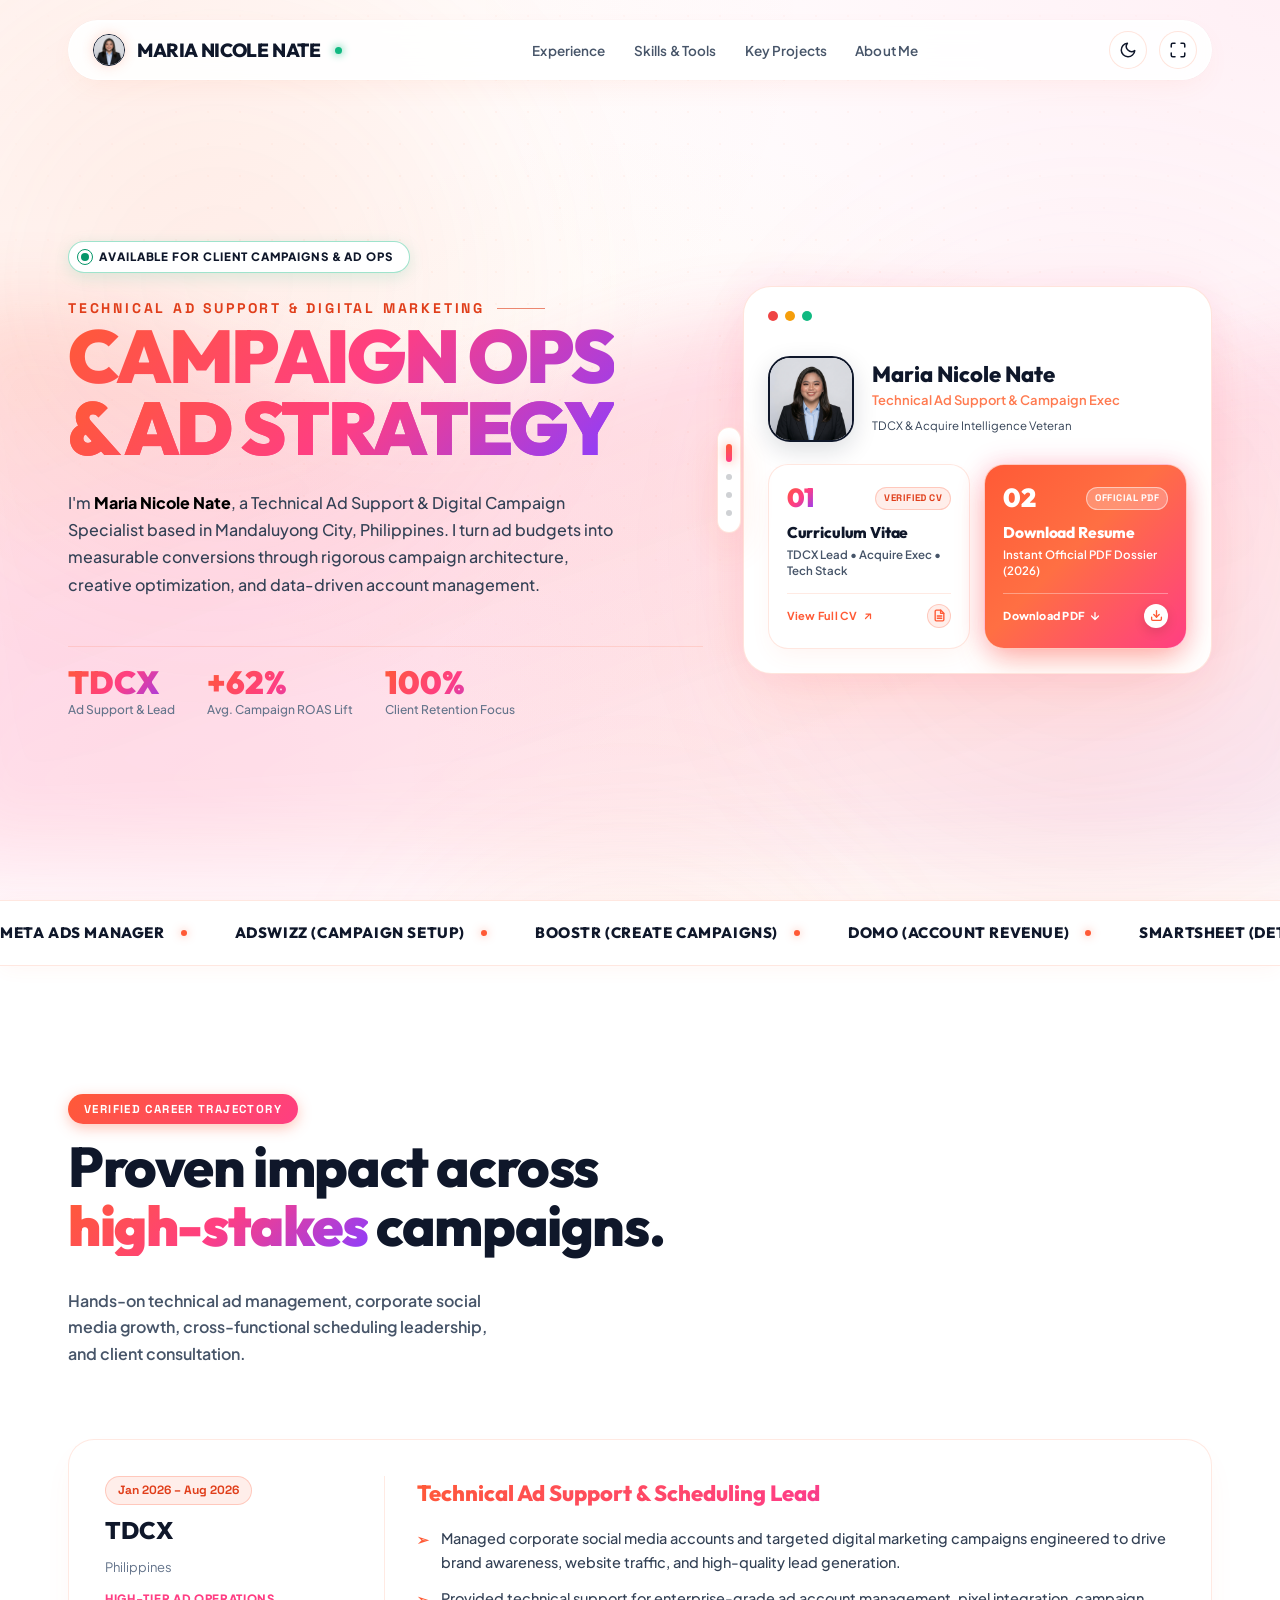
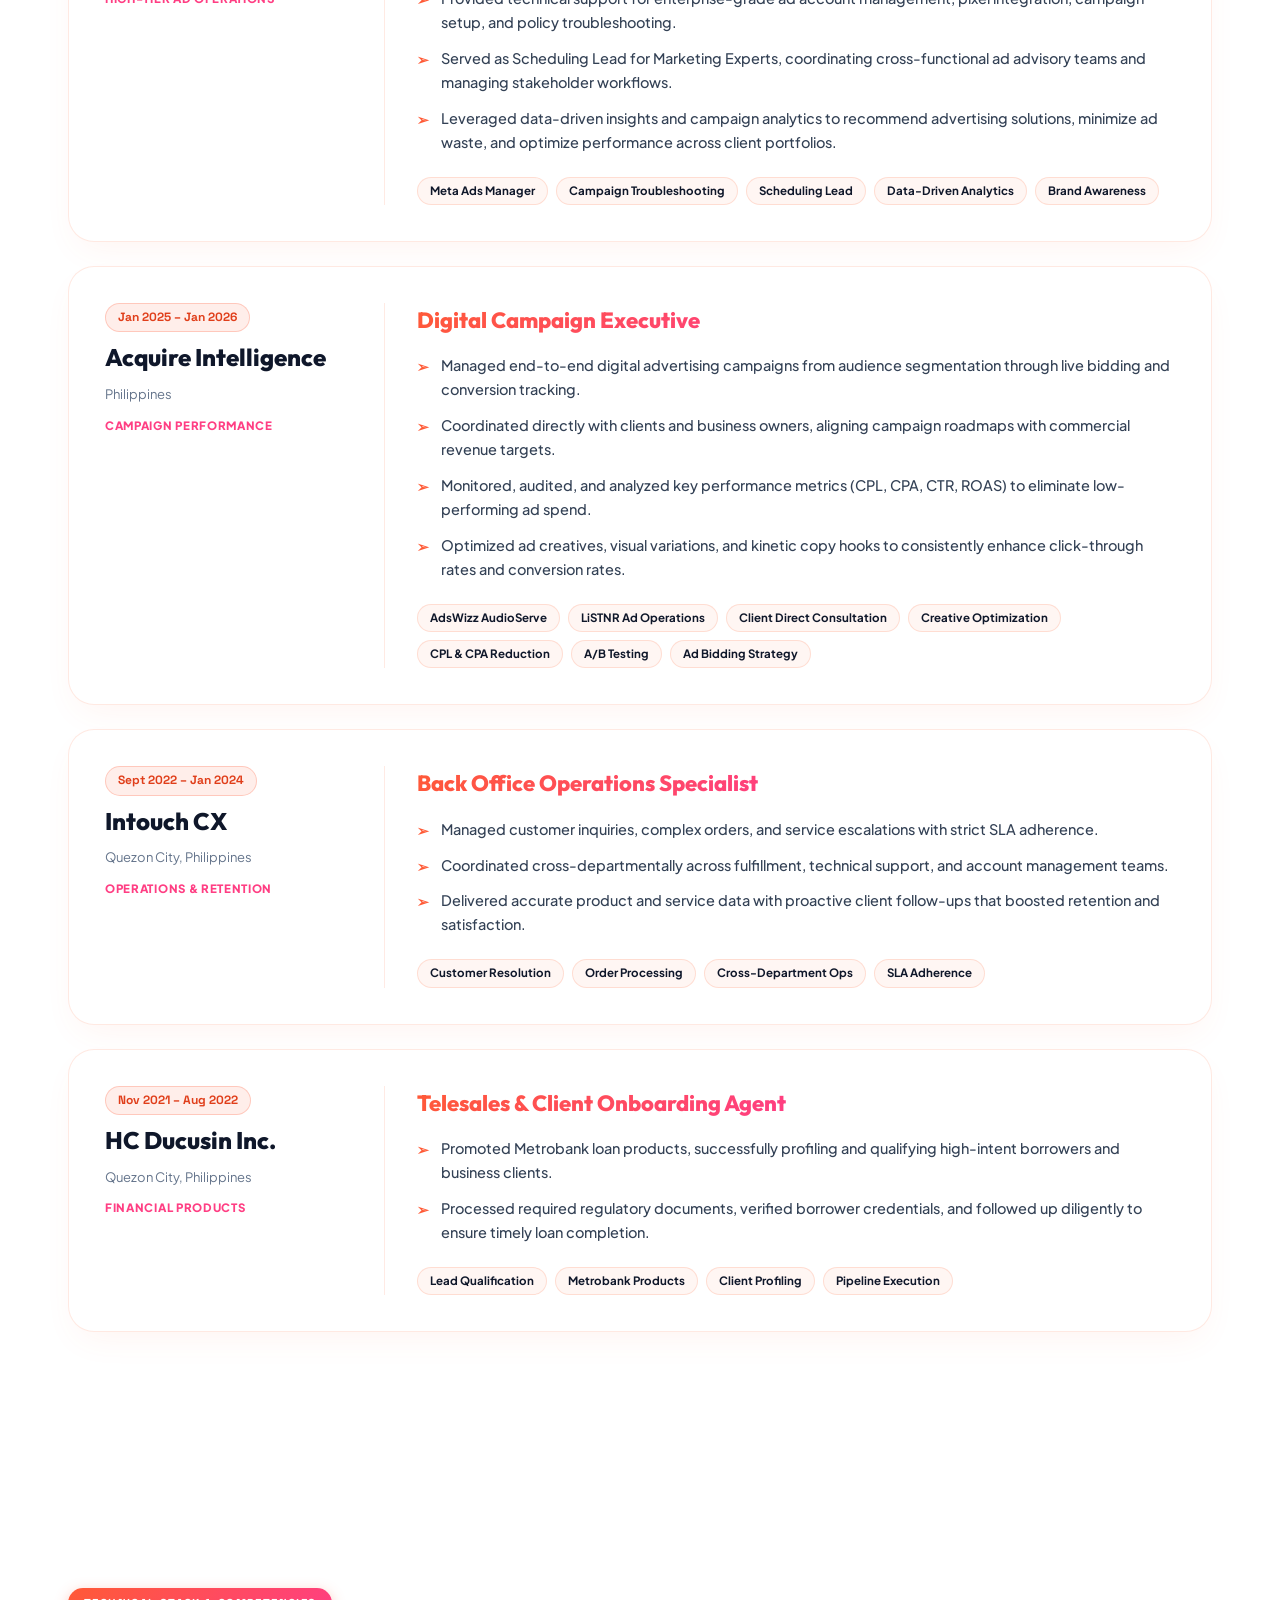
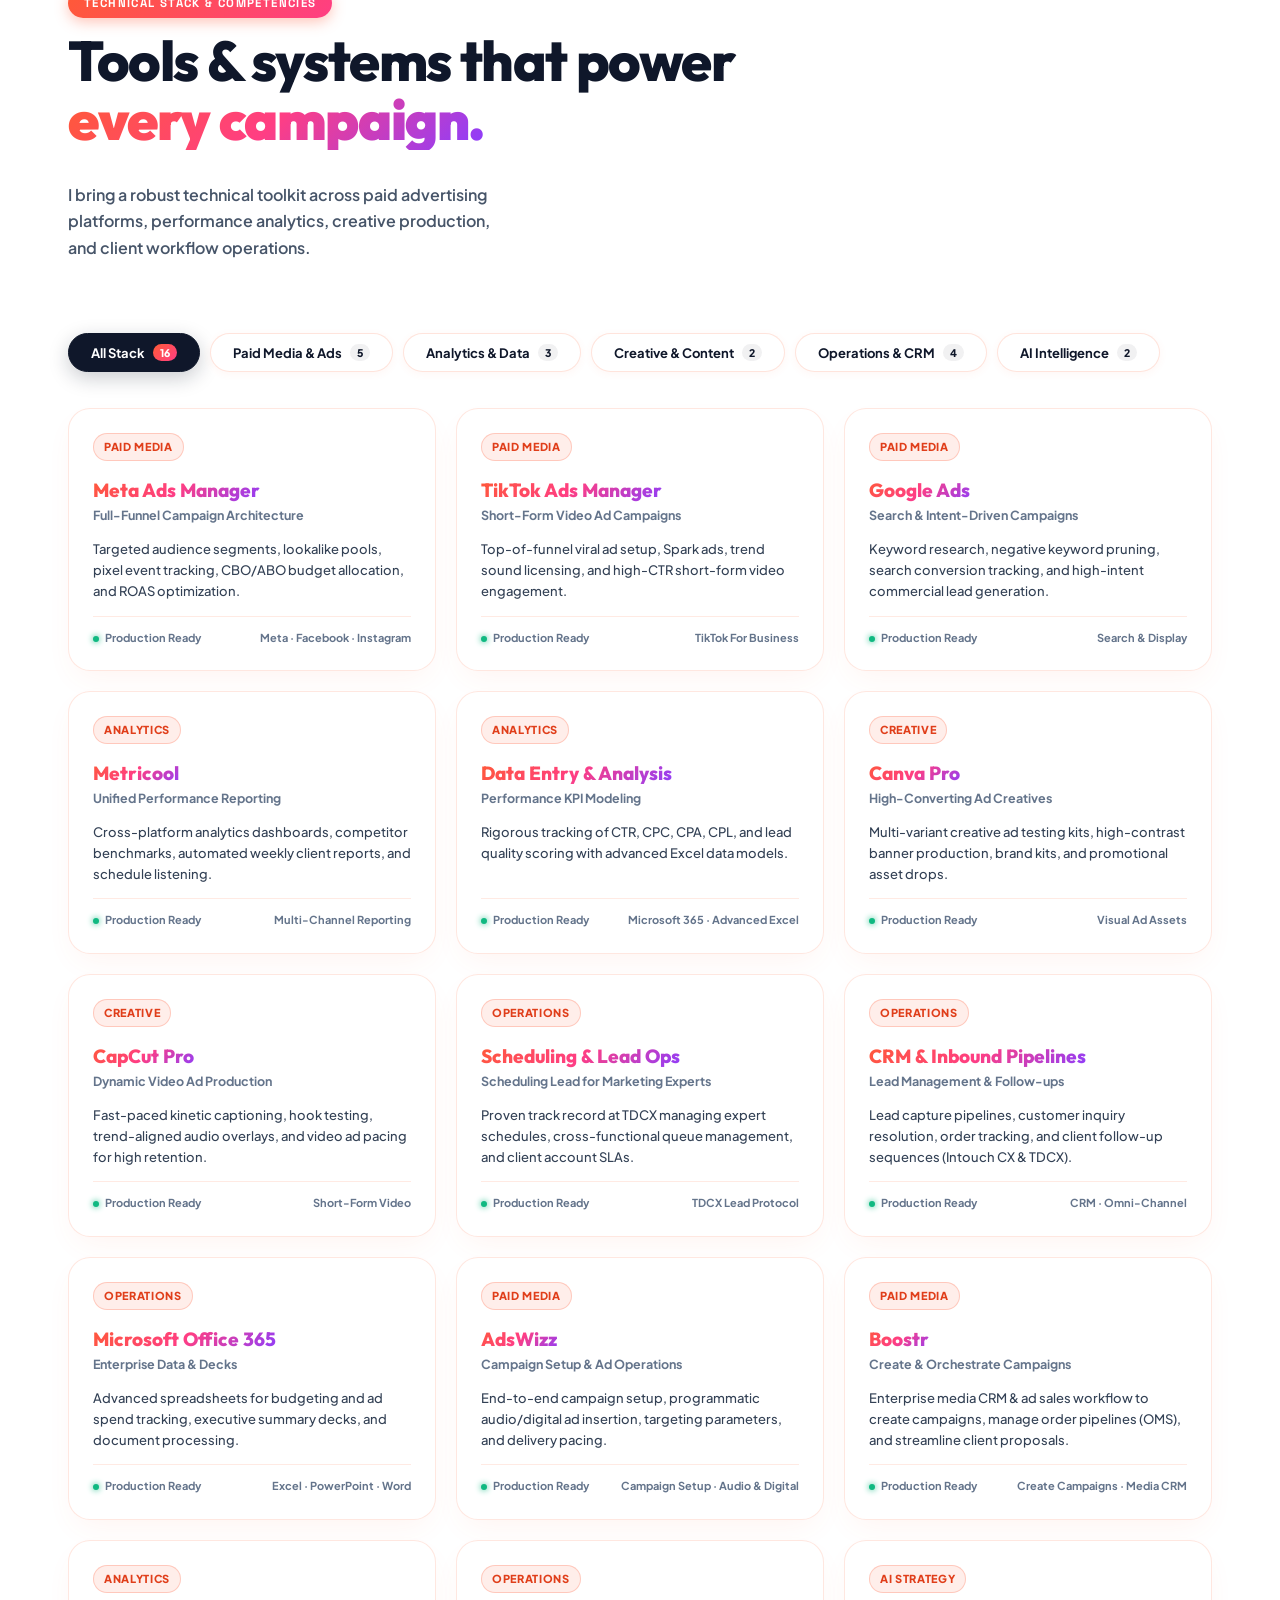
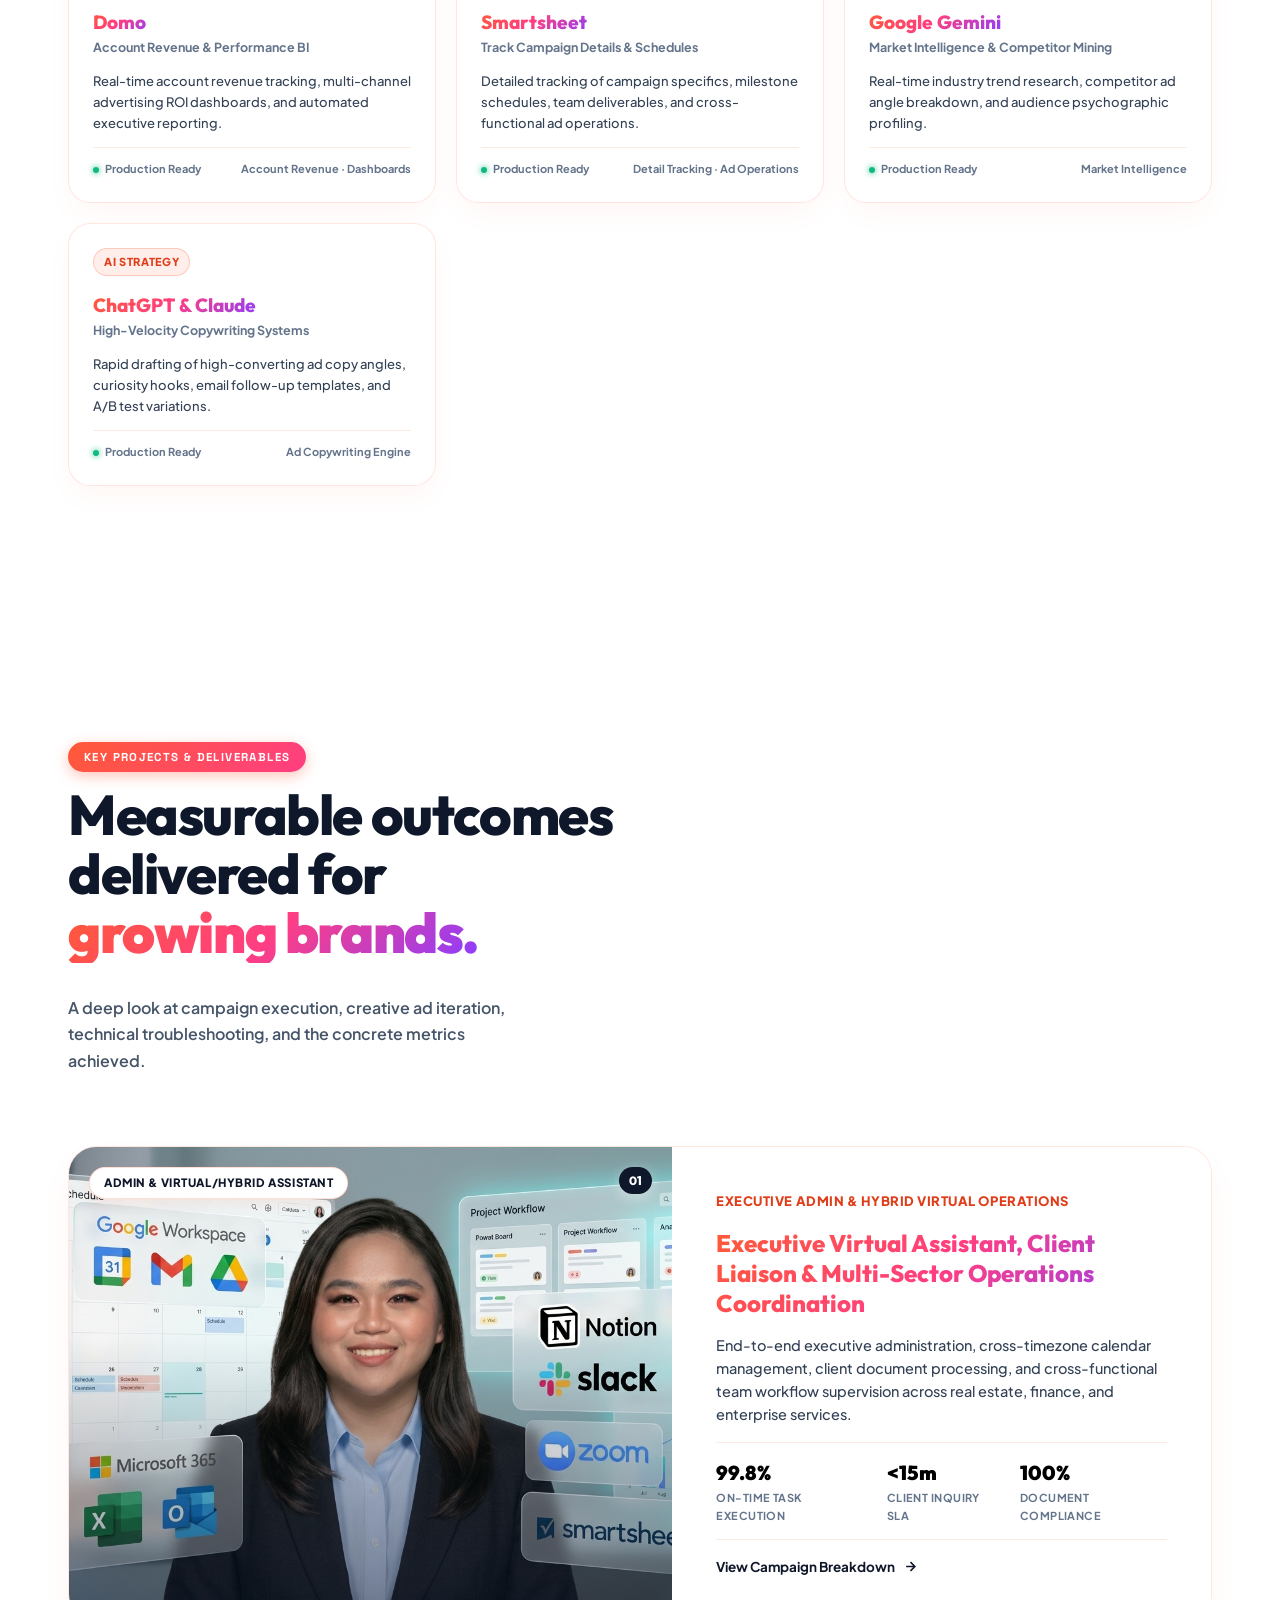
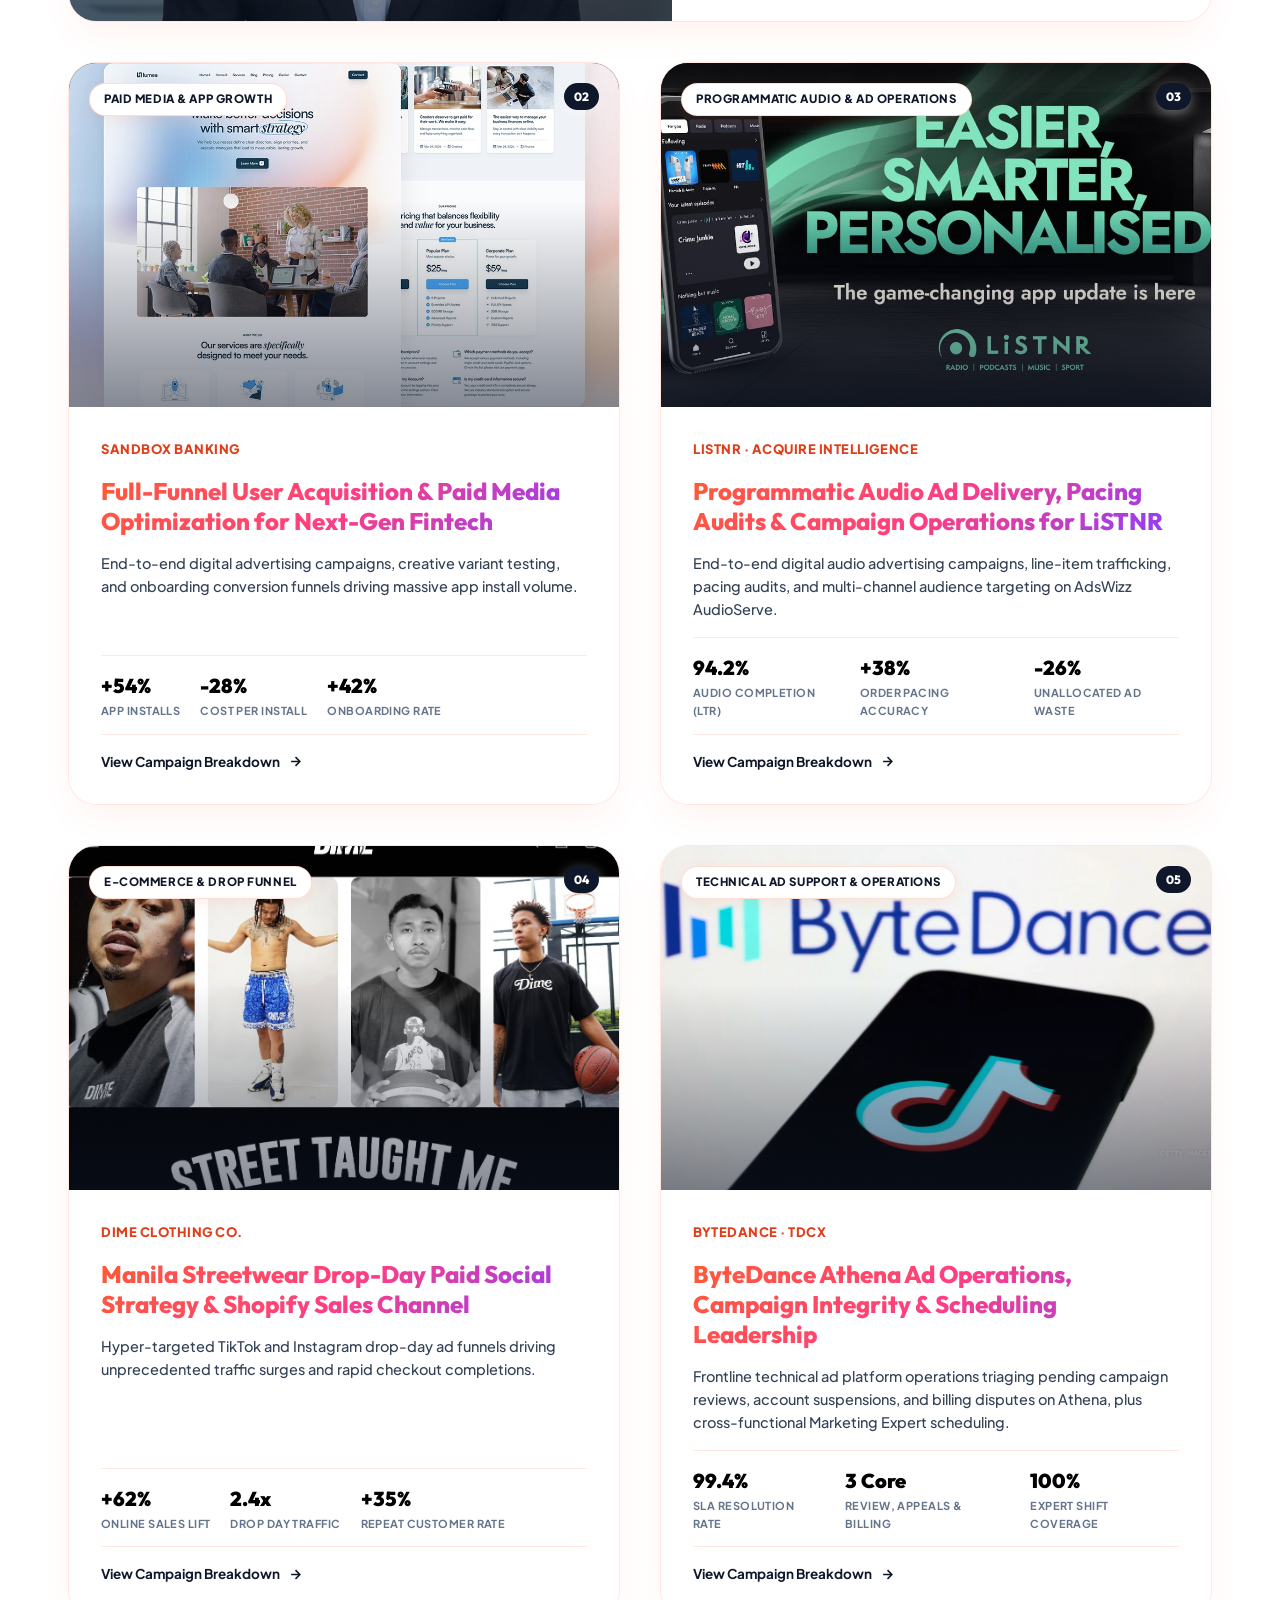
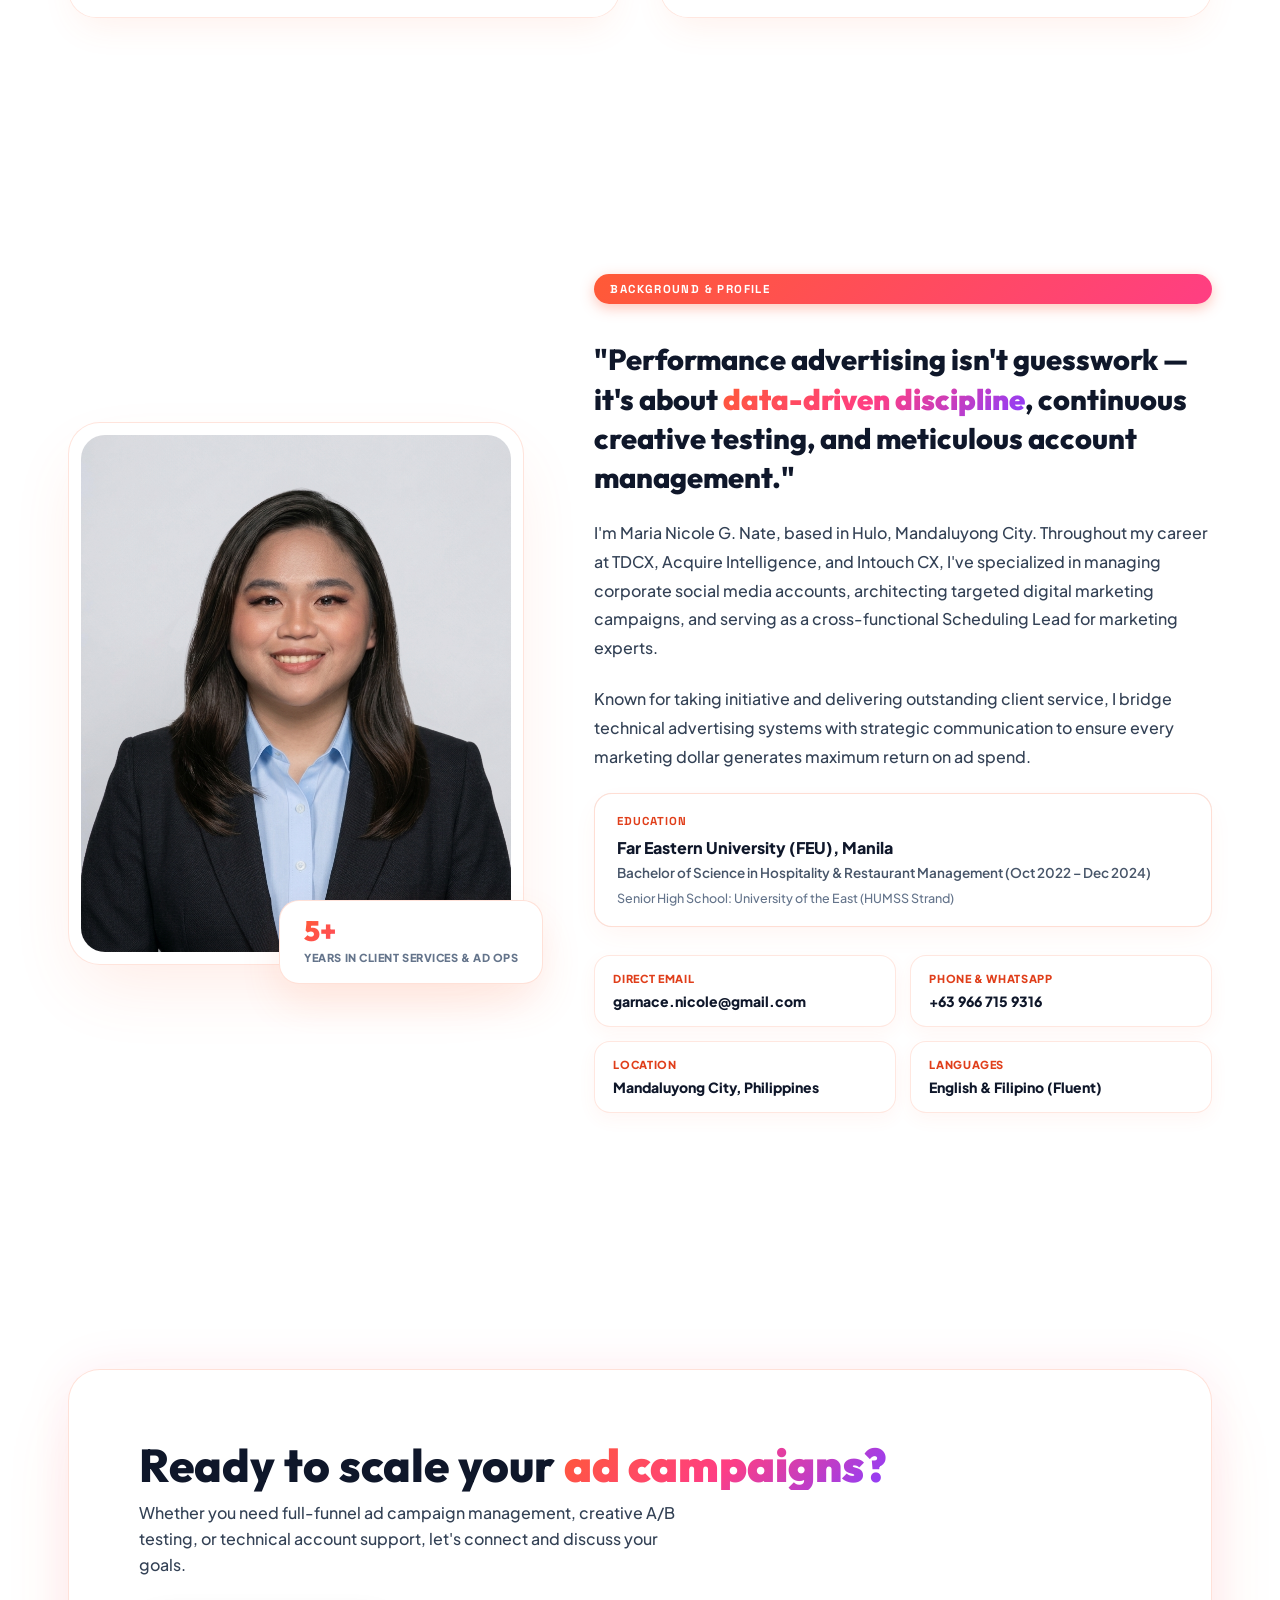
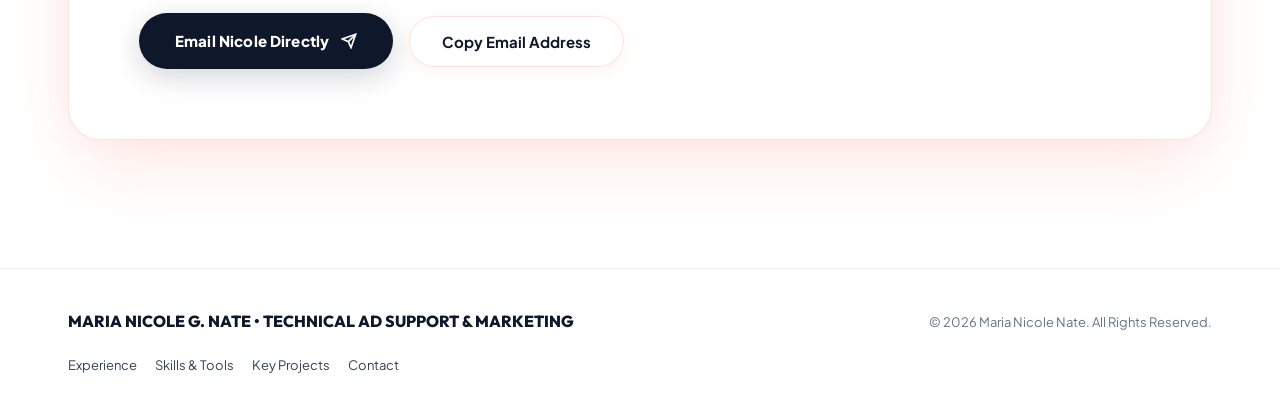
==== commit a012a0da: "Reapply "commit" This reverts commit 72051d0b0c20b6da4cbe7ed5412d0f8eef7d7a81." ====
--- a/index.html
+++ b/index.html
@@ -3,696 +3,4311 @@
 <head>
 <meta charset="UTF-8">
 <meta name="viewport" content="width=device-width, initial-scale=1.0">
-<title>John Christopher Tumampo — Social Media Manager</title>
-<meta name="description" content="John Christopher Tumampo — freelance Social Media Manager based in the Philippines. Strategy, growth systems, and campaign execution that turn attention into revenue.">
+<title>Maria Nicole Nate — Digital Marketing & Technical Ad Support Specialist</title>
+<meta name="description" content="Personal portfolio of Maria Nicole G. Nate — Digital Marketing & Technical Ad Support Specialist based in Mandaluyong City, Philippines. High-converting paid ad campaigns, performance analytics, and lead generation systems.">
 <link rel="preconnect" href="https://fonts.googleapis.com">
 <link rel="preconnect" href="https://fonts.gstatic.com" crossorigin>
-<link href="https://fonts.googleapis.com/css2?family=Playfair+Display:ital,wght@0,500;0,600;0,700;0,800;1,500;1,600&family=Inter:wght@400;500;600;700;800&family=Cormorant+Garamond:ital,wght@0,500;1,500&display=swap" rel="stylesheet">
+<link href="https://fonts.googleapis.com/css2?family=Outfit:wght@400;500;600;700;800;900&family=Plus+Jakarta+Sans:ital,wght@0,400;0,500;0,600;0,700;0,800;1,400;1,500&family=Space+Grotesk:wght@500;700&display=swap" rel="stylesheet">
 <style>
-:root{
-  --ink:#0B0D09;
-  --dark-base:#0B0D09;
-  --dark-surface:#141812;
-  --dark-card:rgba(24,30,20,.85);
-  --moss:#4A6140;
-  --moss-light:#68865B;
-  --moss-deep:#1A2316;
-  --paper:#0B0D09;
-  --paper-white:#F7F4EC;
-  --brass:#C9A876;
-  --brass-bright:#DDBD84;
-  --text-main:#F7F4EC;
-  --text-muted:rgba(247,244,236,.76);
-  --text-sub:rgba(247,244,236,.55);
-  --line:rgba(247,244,236,.12);
-  --line-lt:rgba(247,244,236,.18);
-  --line-brass:rgba(221,189,132,.22);
-  --display:'Playfair Display', serif;
-  --script:'Cormorant Garamond', serif;
-  --body:'Inter', sans-serif;
-  --ease:cubic-bezier(.19,1,.22,1);
-}
-*{margin:0;padding:0;box-sizing:border-box}
-html{scroll-behavior:smooth}
-body{
-  background:#0B0D09;
-  color:var(--text-main);
-  font-family:var(--body);
-  -webkit-font-smoothing:antialiased;
-  overflow-x:hidden;
-  position:relative;
-}
-::selection{background:var(--brass-bright);color:var(--ink)}
-img{max-width:100%;display:block}
-a{color:inherit;text-decoration:none}
-button{font-family:inherit}
-
-@media (prefers-reduced-motion: reduce){
-  *,*::before,*::after{animation-duration:.01ms!important;transition-duration:.01ms!important}
-}
-
-.wrap{max-width:1180px;margin:0 auto;padding:0 clamp(24px,5vw,64px)}
-
-/* ============ global ambient background (unified dark atmosphere) ============ */
-.bg-ambient{position:absolute;top:0;left:0;right:0;height:100%;z-index:0;pointer-events:none;overflow:hidden}
-.bg-ambient .dotgrid{position:absolute;inset:-10%;
-  background-image:radial-gradient(rgba(247,244,236,.14) 1.2px, transparent 1.2px);
-  background-size:28px 28px;opacity:.32}
-.bg-ambient .weave{position:absolute;inset:-10%;opacity:.22;
-  background-image:repeating-linear-gradient(45deg, rgba(247,244,236,.025) 0px, rgba(247,244,236,.025) 1px, transparent 1px, transparent 16px),
-    repeating-linear-gradient(-45deg, rgba(247,244,236,.02) 0px, rgba(247,244,236,.02) 1px, transparent 1px, transparent 16px)}
-.bg-ambient .blob{position:absolute;border-radius:50%;filter:blur(110px);opacity:.42}
-.bg-ambient .blob-1{width:56vw;height:56vw;left:-16vw;top:6vh;background:radial-gradient(circle, rgba(58,74,50,.55), transparent 70%);
-  animation:bgDrift1 34s ease-in-out infinite}
-.bg-ambient .blob-2{width:50vw;height:50vw;right:-14vw;top:65vh;background:radial-gradient(circle, rgba(201,168,118,.3), transparent 70%);
-  animation:bgDrift2 40s ease-in-out infinite}
-.bg-ambient .blob-3{width:46vw;height:46vw;left:15vw;top:140vh;background:radial-gradient(circle, rgba(58,74,50,.45), transparent 70%);
-  animation:bgDrift3 36s ease-in-out infinite}
-.bg-ambient .blob-4{width:54vw;height:54vw;right:-8vw;top:220vh;background:radial-gradient(circle, rgba(201,168,118,.28), transparent 70%);
-  animation:bgDrift1 38s ease-in-out infinite reverse}
-.bg-ambient .blob-5{width:48vw;height:48vw;left:-12vw;top:300vh;background:radial-gradient(circle, rgba(58,74,50,.45), transparent 70%);
-  animation:bgDrift2 44s ease-in-out infinite}
-@keyframes bgDrift1{0%,100%{transform:translate(0,0) scale(1)}50%{transform:translate(5vw,4vh) scale(1.1)}}
-@keyframes bgDrift2{0%,100%{transform:translate(0,0) scale(1)}50%{transform:translate(-4vw,-5vh) scale(1.08)}}
-@keyframes bgDrift3{0%,100%{transform:translate(0,0) scale(1)}50%{transform:translate(4vw,-4vh) scale(1.12)}}
-
-/* ============ texture layer ============ */
-.grain{position:fixed;inset:0;pointer-events:none;z-index:200;opacity:.04;mix-blend-mode:overlay;
-  background-image:url("data:image/svg+xml,%3Csvg xmlns='http://www.w3.org/2000/svg' width='120' height='120'%3E%3Cfilter id='n'%3E%3CfeTurbulence type='fractalNoise' baseFrequency='0.85' numOctaves='2' stitchTiles='stitch'/%3E%3C/filter%3E%3Crect width='100%25' height='100%25' filter='url(%23n)'/%3E%3C/svg%3E")}
-
-/* ============ nav ============ */
-.nav{position:fixed;top:0;left:0;right:0;z-index:100;
-  display:flex;align-items:center;justify-content:space-between;
-  padding:22px clamp(24px,5vw,64px);
-  transition:background .4s var(--ease),border-color .4s var(--ease), backdrop-filter .4s, color .4s var(--ease);
-  border-bottom:1px solid transparent;color:var(--paper-white)
-}
-.nav.scrolled{background:rgba(11,13,9,.88);backdrop-filter:blur(16px);-webkit-backdrop-filter:blur(16px);
-  border-bottom:1px solid rgba(247,244,236,.1);color:var(--paper-white)}
-.nav-mark{font-family:var(--display);font-weight:700;font-size:17px;letter-spacing:.01em;display:flex;align-items:center;gap:9px}
-.nav-mark .dot{width:6px;height:6px;border-radius:50%;background:var(--brass-bright);transition:background .4s var(--ease)}
-.nav.scrolled .nav-mark .dot{background:var(--brass-bright)}
-.nav-links{display:flex;align-items:center;gap:clamp(14px,2vw,28px)}
-.nav-links a{font-size:12.5px;letter-spacing:.02em;color:inherit;opacity:.78;transition:all .25s;white-space:nowrap}
-.nav-links a:hover{opacity:1;color:var(--brass-bright)}
-.nav-cta{border:1px solid var(--brass-bright);padding:9px 20px;border-radius:999px;font-size:12.5px;font-weight:600;
-  letter-spacing:.03em;color:var(--brass-bright);transition:all .3s var(--ease)}
-.nav-cta:hover{background:var(--brass-bright);color:var(--ink)}
-.nav-toggle{display:none}
-@media (max-width:1080px){
-  .nav-links{position:fixed;top:0;right:0;bottom:0;width:min(78vw,320px);background:rgba(14,18,13,.98);backdrop-filter:blur(18px);
-    flex-direction:column;align-items:flex-start;justify-content:center;gap:24px;padding:0 40px;
-    transform:translateX(100%);transition:transform .45s var(--ease);z-index:99;border-left:1px solid rgba(221,189,132,.2)}
-  .nav-links.open{transform:translateX(0)}
-  .nav-links a{color:var(--paper-white)!important;opacity:.82;font-size:16px}
-  .nav-links .nav-cta{border-color:var(--brass-bright);color:var(--brass-bright)!important;order:99}
-  .nav-toggle{display:flex;flex-direction:column;gap:5px;cursor:pointer;z-index:101;padding:6px}
-  .nav-toggle span{width:22px;height:1.5px;background:currentColor;transition:all .3s}
-  .nav-toggle.open span:nth-child(1){transform:translateY(6.5px) rotate(45deg)}
-  .nav-toggle.open span:nth-child(2){opacity:0}
-  .nav-toggle.open span:nth-child(3){transform:translateY(-6.5px) rotate(-45deg)}
-}
-
-/* ============ availability chip ============ */
-.avail-chip{display:inline-flex;align-items:center;gap:9px;font-size:10.5px;font-weight:700;
-  letter-spacing:.14em;text-transform:uppercase;color:var(--brass-bright);background:rgba(221,189,132,.12);
-  padding:8px 16px;border-radius:999px;border:1px solid rgba(221,189,132,.25)}
-.avail-chip .pulse{width:7px;height:7px;border-radius:50%;background:var(--brass-bright);position:relative}
-.avail-chip .pulse::after{content:"";position:absolute;inset:-4px;border-radius:50%;border:1px solid var(--brass-bright);
-  animation:pulse 2s ease-out infinite}
-@keyframes pulse{0%{transform:scale(.5);opacity:1}100%{transform:scale(1.8);opacity:0}}
-
-/* ============ hero — dark, ambient, centered ============ */
-.hero{position:relative;min-height:100svh;display:flex;flex-direction:column;align-items:center;justify-content:center;
-  padding:150px clamp(20px,5vw,64px) 90px;overflow:hidden;
-  background:radial-gradient(ellipse 140% 90% at 50% -10%, #22271c 0%, #14160f 42%, #0B0C08 100%);
-  text-align:center;isolation:isolate}
-
-/* animated smoke/grain layers */
-.hero-fx{position:absolute;inset:0;z-index:0;pointer-events:none;overflow:hidden}
-.hero-fx .smoke{position:absolute;border-radius:50%;filter:blur(70px);opacity:.55;mix-blend-mode:screen}
-.hero-fx .smoke-1{width:56vw;height:56vw;left:-14vw;top:-18vw;background:radial-gradient(circle,rgba(58,74,50,.55),transparent 70%);
-  animation:drift1 26s ease-in-out infinite}
-.hero-fx .smoke-2{width:46vw;height:46vw;right:-12vw;top:6vw;background:radial-gradient(circle,rgba(201,168,118,.28),transparent 70%);
-  animation:drift2 32s ease-in-out infinite}
-.hero-fx .smoke-3{width:40vw;height:40vw;left:30vw;bottom:-20vw;background:radial-gradient(circle,rgba(58,74,50,.4),transparent 70%);
-  animation:drift3 22s ease-in-out infinite}
-@keyframes drift1{0%,100%{transform:translate(0,0) scale(1)}50%{transform:translate(6vw,4vw) scale(1.12)}}
-@keyframes drift2{0%,100%{transform:translate(0,0) scale(1)}50%{transform:translate(-5vw,5vw) scale(1.08)}}
-@keyframes drift3{0%,100%{transform:translate(0,0) scale(1)}50%{transform:translate(3vw,-3vw) scale(1.1)}}
-.hero-fx .grid-fade{position:absolute;inset:0;
-  background-image:linear-gradient(rgba(247,244,236,.035) 1px,transparent 1px),linear-gradient(90deg,rgba(247,244,236,.035) 1px,transparent 1px);
-  background-size:64px 64px;
-  mask-image:radial-gradient(ellipse 70% 60% at 50% 35%, #000 30%, transparent 75%)}
-.hero-fx .spot{position:absolute;width:900px;height:900px;left:50%;top:38%;transform:translate(-50%,-50%);
-  background:radial-gradient(circle, rgba(247,244,236,.05), transparent 60%);pointer-events:none}
-.hero-fx .noise{position:absolute;inset:0;opacity:.05;mix-blend-mode:overlay;
-  background-image:url("data:image/svg+xml,%3Csvg xmlns='http://www.w3.org/2000/svg' width='120' height='120'%3E%3Cfilter id='n'%3E%3CfeTurbulence type='fractalNoise' baseFrequency='0.85' numOctaves='2' stitchTiles='stitch'/%3E%3C/filter%3E%3Crect width='100%25' height='100%25' filter='url(%23n)'/%3E%3C/svg%3E")}
-
-/* floating particles */
-.hero-particle{position:absolute;border-radius:50%;background:var(--brass-bright);pointer-events:none;opacity:0}
-@keyframes floatUp{
-  0%{transform:translateY(0) translateX(0);opacity:0}
-  10%{opacity:.7}
-  90%{opacity:.4}
-  100%{transform:translateY(-120px) translateX(var(--dx,20px));opacity:0}
-}
-
-.hero h1{position:relative;z-index:3;font-family:var(--display);font-weight:800;line-height:.94;letter-spacing:-.015em;
-  font-size:clamp(46px,8.6vw,118px);margin-top:0;color:var(--paper-white);
-  opacity:0;animation:rise .9s var(--ease) forwards .1s}
-.hero h1 .script{display:block;font-style:italic;font-family:var(--script);font-weight:500;font-size:.56em;
-  color:var(--paper-white);letter-spacing:0}
-.hero h1 .lit{color:var(--brass-bright)}
-
-.hero-lede{position:relative;z-index:3;margin-top:26px;font-family:var(--script);font-style:italic;
-  font-size:clamp(19px,2.3vw,27px);line-height:1.4;color:rgba(247,244,236,.82);
-  max-width:640px;opacity:0;animation:rise .9s var(--ease) forwards .26s}
-.hero-lede b{font-style:italic;font-weight:600;color:var(--paper-white)}
-
-.hero-stats-row{position:relative;z-index:3;display:flex;align-items:center;justify-content:center;gap:16px;
-  margin-top:44px;flex-wrap:wrap;opacity:0;animation:rise .9s var(--ease) forwards .4s}
-.hero-stat-circle{width:96px;height:96px;border-radius:50%;background:linear-gradient(155deg, #2D3A27, #1A2316);
-  display:flex;flex-direction:column;align-items:center;justify-content:center;flex-shrink:0;
-  box-shadow:0 12px 30px -10px rgba(0,0,0,.6);border:1px solid rgba(221,189,132,.25);transition:transform .4s var(--ease);cursor:default}
-.hero-stat-circle:hover{transform:translateY(-6px) scale(1.04);border-color:var(--brass-bright)}
-.hero-stat-circle .num{font-family:var(--display);font-weight:800;font-size:22px;color:var(--brass-bright)}
-.hero-stat-circle .lbl{font-size:8.5px;letter-spacing:.08em;text-transform:uppercase;color:rgba(247,244,236,.65);margin-top:2px}
-.hero-stat-circle.script{background:linear-gradient(155deg, #2D3A27, #1A2316);font-family:var(--script);
-  font-style:italic;font-size:14px;color:var(--paper-white);padding:8px}
-
-.hero-actions{position:relative;z-index:3;margin-top:48px;display:flex;align-items:center;gap:18px;flex-wrap:wrap;justify-content:center;
-  opacity:0;animation:rise .9s var(--ease) forwards .52s}
-.hero-actions .btn-solid{background:var(--paper-white);color:var(--ink);border-color:var(--paper-white);
-  border-radius:999px;padding:16px 32px}
-.hero-actions .btn-solid:hover{background:transparent;color:var(--paper-white);border-color:rgba(247,244,236,.6)}
-.hero-actions .btn-outline{border:1px solid rgba(247,244,236,.35);color:var(--paper-white);border-radius:999px;
-  padding:16px 32px;font-size:13.5px;font-weight:600;letter-spacing:.02em;transition:all .35s var(--ease)}
-.hero-actions .btn-outline:hover{border-color:var(--brass-bright);color:var(--brass-bright);background:rgba(221,189,132,.08)}
-
-.scroll-cue{position:absolute;bottom:28px;left:50%;transform:translateX(-50%);z-index:3;
-  display:flex;flex-direction:column;align-items:center;gap:10px;opacity:0;animation:fadeIn 1s var(--ease) forwards 1.1s}
-.scroll-cue span{font-size:9.5px;letter-spacing:.18em;text-transform:uppercase;color:rgba(247,244,236,.5)}
-.scroll-cue .line{width:1px;height:34px;background:linear-gradient(rgba(247,244,236,.5),transparent);position:relative;overflow:hidden}
-.scroll-cue .line::after{content:"";position:absolute;top:-100%;left:0;width:100%;height:100%;background:var(--brass-bright);
-  animation:scrollLine 2.2s ease-in-out infinite}
-@keyframes scrollLine{0%{top:-100%}60%{top:100%}100%{top:100%}}
-
-.btn-solid{background:var(--paper-white);color:var(--ink);padding:15px 30px;border-radius:999px;
-  font-size:13.5px;font-weight:600;letter-spacing:.02em;transition:all .35s var(--ease);
-  display:inline-flex;align-items:center;gap:10px;border:1px solid var(--paper-white);cursor:pointer}
-.btn-solid:hover{background:transparent;color:var(--paper-white)}
-.btn-text{font-size:13.5px;font-weight:600;letter-spacing:.02em;display:inline-flex;align-items:center;gap:8px;
-  border-bottom:1px solid var(--brass-bright);color:var(--paper-white);padding-bottom:3px;transition:opacity .3s}
-.btn-text:hover{opacity:.7}
-
-@keyframes rise{to{opacity:1;transform:none}}
-.hero-lede,.hero-stats-row,.hero-actions{transform:translateY(18px)}
-.hero h1{transform:translateY(24px)}
-@keyframes fadeIn{to{opacity:1}}
-
-@media (max-width:640px){
-  .hero-stat-circle{width:78px;height:78px}
-}
-
-/* ============ marquee tools strip ============ */
-.marquee-strip{background:rgba(12,15,10,.95);color:var(--paper-white);padding:18px 0;overflow:hidden;
-  border-top:1px solid rgba(221,189,132,.18);border-bottom:1px solid rgba(221,189,132,.18)}
-.marquee-track{display:flex;width:max-content;animation:scroll 38s linear infinite;gap:0}
-.marquee-track:hover{animation-play-state:paused}
-.marquee-seg{display:flex;align-items:center;gap:44px;padding-right:44px}
-.marquee-seg span{font-family:var(--display);font-style:italic;font-size:15px;color:rgba(247,244,236,.65);
-  white-space:nowrap;display:flex;align-items:center;gap:44px}
-.marquee-seg span b{font-style:normal;font-weight:700;color:var(--brass-bright);font-family:var(--body);
-  font-size:11.5px;letter-spacing:.1em;text-transform:uppercase}
-@keyframes scroll{to{transform:translateX(-50%)}}
-
-/* ============ section scaffolding ============ */
-section{position:relative;padding:clamp(80px,10vw,140px) 0;overflow:hidden}
-section::before{content:"";position:absolute;width:44vw;height:44vw;border-radius:50%;pointer-events:none;
-  background:radial-gradient(circle, rgba(58,74,50,.18), transparent 70%);z-index:0;
-  top:-10%;right:-14%;animation:sectionDrift 30s ease-in-out infinite}
-section.toolkit::before{background:radial-gradient(circle, rgba(221,189,132,.12), transparent 70%)}
-@keyframes sectionDrift{0%,100%{transform:translate(0,0)}50%{transform:translate(-4%,5%)}}
-section > .wrap{position:relative;z-index:1}
-.sec-head{display:flex;align-items:flex-end;justify-content:space-between;gap:24px;margin-bottom:clamp(48px,6vw,72px);
-  flex-wrap:wrap}
-.sec-eyebrow{display:flex;align-items:center;gap:12px;font-size:11px;font-weight:700;letter-spacing:.22em;
-  text-transform:uppercase;color:var(--brass-bright)}
-.sec-eyebrow::before{content:"";width:28px;height:1px;background:var(--brass-bright);transition:width .5s var(--ease)}
-.sec-head:hover .sec-eyebrow::before{width:44px}
-.sec-title{font-family:var(--display);font-weight:700;font-size:clamp(30px,4vw,50px);line-height:1.06;
-  letter-spacing:-.01em;margin-top:14px;max-width:640px;color:var(--paper-white)}
-.sec-title em{font-style:italic;color:var(--brass-bright)}
-.sec-sub{max-width:360px;font-size:14.5px;line-height:1.7;color:rgba(247,244,236,.68);padding-bottom:6px}
-
-.reveal{opacity:0;transform:translateY(28px);transition:opacity .8s var(--ease),transform .8s var(--ease)}
-.reveal.on{opacity:1;transform:none}
-
-/* ============ about ============ */
-.about{background:transparent;position:relative;overflow:hidden}
-.about-fx{position:absolute;inset:0;z-index:0;pointer-events:none;overflow:hidden}
-.af{position:absolute;opacity:.35}
-.af-ring{width:220px;height:220px;border-radius:50%;border:1px solid rgba(221,189,132,.25);
-  top:8%;right:8%;animation:afDrift1 24s ease-in-out infinite}
-.af-plus{top:74%;left:4%;font-family:var(--display);font-size:26px;font-weight:700;color:rgba(221,189,132,.35);
-  animation:afDrift2 18s ease-in-out infinite}
-.af-dot{width:8px;height:8px;border-radius:50%;background:rgba(221,189,132,.3);
-  top:20%;left:46%;animation:afDrift3 20s ease-in-out infinite}
-.af-line{width:1px;height:120px;background:linear-gradient(rgba(221,189,132,.3), transparent);
-  top:55%;right:22%;animation:afDrift1 26s ease-in-out infinite reverse}
-@keyframes afDrift1{0%,100%{transform:translate(0,0) rotate(0deg)}50%{transform:translate(-14px,16px) rotate(6deg)}}
-@keyframes afDrift2{0%,100%{transform:translate(0,0)}50%{transform:translate(10px,-14px)}}
-@keyframes afDrift3{0%,100%{transform:translate(0,0) scale(1)}50%{transform:translate(-10px,10px) scale(1.4)}}
-@media (max-width:820px){.af-ring{width:140px;height:140px}}
-.about-grid{display:grid;grid-template-columns:.9fr 1.1fr;gap:clamp(40px,6vw,90px);align-items:start;position:relative;z-index:1}
-.about-photo{position:relative;width:100%;max-width:280px;aspect-ratio:4/5;border-radius:6px;overflow:hidden;
-  margin:0 auto 34px auto;box-shadow:0 30px 60px -24px rgba(0,0,0,.6);border:1px solid rgba(221,189,132,.25)}
-.about-photo img{width:100%;height:100%;object-fit:cover;object-position:center;display:block;filter:grayscale(.04) contrast(1.04);
-  transition:transform .6s var(--ease),filter .6s var(--ease)}
-.about-photo:hover img{transform:scale(1.04);filter:grayscale(0) contrast(1.06)}
-.about-photo::after{content:"";position:absolute;inset:0;pointer-events:none;
-  background:linear-gradient(200deg, transparent 60%, rgba(58,74,50,.35) 100%)}
-.about-photo::before{content:"Verified";position:absolute;top:14px;right:14px;z-index:2;font-size:9.5px;
-  letter-spacing:.1em;text-transform:uppercase;font-weight:700;color:var(--brass-bright);
-  background:rgba(18,20,15,.65);backdrop-filter:blur(6px);padding:5px 11px;border-radius:999px;
-  border:1px solid rgba(221,189,132,.3)}
-.about-lead{font-family:var(--display);font-weight:600;font-style:italic;font-size:clamp(21px,2.2vw,27px);
-  line-height:1.5;color:var(--brass-bright)}
-.about-body{margin-top:22px;font-size:15px;line-height:1.85;color:rgba(247,244,236,.76)}
-.about-stats{display:grid;grid-template-columns:1fr 1fr;gap:1px;background:rgba(247,244,236,.12);margin-top:40px;
-  border:1px solid rgba(221,189,132,.2);border-radius:6px;overflow:hidden}
-.about-stats div{background:linear-gradient(160deg, rgba(26,34,22,.8), rgba(15,19,13,.95));padding:24px;transition:all .35s var(--ease)}
-.about-stats div:hover{background:rgba(35,46,30,.95);transform:translateY(-2px)}
-.about-stats .num{font-family:var(--display);font-size:clamp(26px,2.6vw,34px);font-weight:700;color:var(--brass-bright)}
-.about-stats .lbl{margin-top:6px;font-size:11px;letter-spacing:.06em;text-transform:uppercase;color:rgba(247,244,236,.55)}
-
-.timeline{border-left:1px solid rgba(247,244,236,.15);padding-left:clamp(24px,3vw,40px);display:flex;flex-direction:column;gap:0}
-.tl-item{position:relative;padding-bottom:clamp(32px,4vw,44px)}
-.tl-item:last-child{padding-bottom:0}
-.tl-item::before{content:"";position:absolute;left:calc(-1 * clamp(24px,3vw,40px) - 5px);top:6px;
-  width:9px;height:9px;border-radius:50%;background:var(--moss-deep);border:2px solid var(--brass-bright)}
-.tl-dates{font-family:var(--body);font-size:11px;letter-spacing:.08em;text-transform:uppercase;color:var(--brass-bright);font-weight:700}
-.tl-role{font-family:var(--display);font-weight:700;font-size:19px;margin-top:6px;color:var(--paper-white)}
-.tl-tag{display:inline-block;margin-top:8px;font-size:10.5px;letter-spacing:.08em;text-transform:uppercase;
-  color:var(--brass-bright);background:rgba(221,189,132,.12);border:1px solid rgba(221,189,132,.25);padding:4px 10px;border-radius:2px}
-.tl-desc{margin-top:12px;font-size:14px;line-height:1.75;color:rgba(247,244,236,.72);max-width:480px}
-
-/* ============ services — capability index ============ */
-.services{background:transparent}
-.svc-list{display:flex;flex-direction:column;border-top:1px solid rgba(247,244,236,.12)}
-.svc-row{display:grid;grid-template-columns:80px 1.1fr 1.5fr;gap:32px;padding:clamp(28px,3.4vw,40px) 0;
-  border-bottom:1px solid rgba(247,244,236,.12);align-items:start;transition:padding-left .5s var(--ease),background .5s var(--ease)}
-.svc-row:hover{padding-left:14px;background:rgba(221,189,132,.04)}
-.svc-idx{font-family:var(--display);font-weight:700;font-size:15px;color:var(--brass-bright);padding-top:4px}
-.svc-name{font-family:var(--display);font-weight:700;font-size:clamp(22px,2.4vw,29px);line-height:1.15;color:var(--paper-white)}
-.svc-name span{display:block;font-style:italic;font-family:var(--script);color:var(--brass-bright);font-size:1.1em;margin-top:2px}
-.svc-desc{font-size:14.5px;line-height:1.8;color:rgba(247,244,236,.72);padding-top:6px}
-@media (max-width:760px){
-  .svc-row{grid-template-columns:40px 1fr;grid-template-areas:"idx name" "desc desc"}
-  .svc-idx{grid-area:idx}.svc-name{grid-area:name}.svc-desc{grid-area:desc;margin-top:14px;padding-top:0}
-}
-
-/* ============ tools / stack showcase ============ */
-.toolkit{background:transparent;position:relative;padding:clamp(80px,9vw,130px) 0;border-top:1px solid rgba(221,189,132,.14);border-bottom:1px solid rgba(221,189,132,.14)}
-.toolkit .sec-eyebrow{color:var(--brass-bright)}
-.toolkit .sec-eyebrow::before{background:var(--brass-bright)}
-.toolkit .sec-title{color:var(--paper-white)}
-.toolkit .sec-sub{color:rgba(247,244,236,.68)}
-
-.tool-filter-bar{display:flex;flex-wrap:wrap;gap:10px;margin:32px 0 28px 0;align-items:center}
-.tool-filter-btn{padding:8px 18px;border-radius:999px;font-size:12px;font-weight:600;letter-spacing:.03em;
-  background:rgba(20,26,17,.7);backdrop-filter:blur(6px);-webkit-backdrop-filter:blur(6px);
-  color:rgba(247,244,236,.7);border:1px solid rgba(221,189,132,.18);cursor:pointer;
-  transition:all .3s var(--ease);display:inline-flex;align-items:center;gap:6px}
-.tool-filter-btn:hover{color:var(--paper-white);border-color:var(--brass-bright);background:rgba(35,46,30,.8);transform:translateY(-1px)}
-.tool-filter-btn.active{background:var(--brass-bright);color:var(--ink);border-color:var(--brass-bright);font-weight:700;box-shadow:0 4px 18px -4px rgba(221,189,132,.45)}
-.tool-filter-btn .filter-count{font-size:10px;opacity:.85;padding:1px 6px;border-radius:999px;background:rgba(0,0,0,.15)}
-.tool-filter-btn.active .filter-count{background:rgba(0,0,0,.25);color:var(--ink)}
-
-.tool-grid{display:grid;grid-template-columns:repeat(auto-fill,minmax(270px,1fr));gap:18px}
-.tool-card{background:linear-gradient(155deg, rgba(24,32,20,.85) 0%, rgba(13,17,11,.94) 100%);
-  border:1px solid rgba(221,189,132,.16);border-radius:12px;padding:22px 20px;display:flex;flex-direction:column;
-  justify-content:space-between;gap:14px;position:relative;overflow:hidden;
-  box-shadow:0 12px 30px -10px rgba(0,0,0,.5);backdrop-filter:blur(10px);-webkit-backdrop-filter:blur(10px);
-  transition:transform .35s var(--ease),border-color .35s var(--ease),box-shadow .35s var(--ease),opacity .35s var(--ease);will-change:transform}
-.tool-card:hover{transform:translateY(-5px);border-color:rgba(221,189,132,.45);box-shadow:0 20px 40px -12px rgba(0,0,0,.7),0 0 20px rgba(221,189,132,.08)}
-.tool-card::before{content:"";position:absolute;inset:0;pointer-events:none;opacity:0;transition:opacity .4s var(--ease);
-  background:radial-gradient(220px circle at var(--mx,50%) var(--my,50%), rgba(221,189,132,.12), transparent 70%)}
-.tool-card:hover::before{opacity:1}
-
-.tool-card-head{display:flex;align-items:center;justify-content:space-between;gap:12px}
-.tool-icon-box{width:42px;height:42px;border-radius:10px;display:flex;align-items:center;justify-content:center;
-  background:linear-gradient(135deg, rgba(45,58,39,.9), rgba(20,26,17,.95));
-  border:1px solid rgba(221,189,132,.25);color:var(--brass-bright);flex-shrink:0;box-shadow:inset 0 1px 1px rgba(255,255,255,.08)}
-.tool-icon-box svg{width:20px;height:20px;fill:currentColor}
-.tool-cat-pill{font-size:9.5px;letter-spacing:.08em;text-transform:uppercase;font-weight:700;
-  color:var(--brass-bright);background:rgba(221,189,132,.08);padding:4px 10px;border-radius:999px;
-  border:1px solid rgba(221,189,132,.2);white-space:nowrap}
-
-.tool-card-body{display:flex;flex-direction:column;gap:5px}
-.tool-name{font-family:var(--display);font-weight:700;font-size:18px;line-height:1.2;color:var(--paper-white)}
-.tool-role{font-size:11.5px;font-weight:600;color:var(--brass-bright);letter-spacing:.02em}
-.tool-desc{font-size:12.5px;line-height:1.6;color:rgba(247,244,236,.68);margin-top:4px}
-
-.tool-card-foot{display:flex;align-items:center;justify-content:space-between;gap:10px;padding-top:12px;
-  border-top:1px solid rgba(247,244,236,.07);font-size:11px}
-.tool-status{display:inline-flex;align-items:center;gap:6px;color:rgba(247,244,236,.6);font-size:11px;font-weight:500}
-.tool-pulse-dot{width:7px;height:7px;border-radius:50%;background:#4ADE80;box-shadow:0 0 8px rgba(74,222,128,.6);
-  animation:toolPulse 2.2s ease-in-out infinite}
-@keyframes toolPulse{0%,100%{opacity:1;transform:scale(1)}50%{opacity:.45;transform:scale(.8)}}
-.tool-spec-tag{font-size:10.5px;color:rgba(247,244,236,.55);font-weight:500;text-align:right}
-
-/* ============ portfolio / case studies ============ */
-.portfolio{background:transparent}
-.case-grid{display:grid;grid-template-columns:1fr 1fr;gap:clamp(24px,3vw,32px)}
-.case-card{position:relative;border:1px solid rgba(221,189,132,.18);border-radius:8px;
-  background:linear-gradient(155deg, rgba(24,30,20,.85) 0%, rgba(14,18,12,.95) 100%);overflow:hidden;
-  cursor:pointer;transition:transform .45s var(--ease),box-shadow .45s var(--ease),border-color .45s var(--ease);will-change:transform}
-.case-card:hover{box-shadow:0 30px 60px -20px rgba(0,0,0,.6);border-color:var(--brass-bright)}
-.case-card::before{content:"";position:absolute;inset:0;z-index:2;pointer-events:none;opacity:0;
-  transition:opacity .4s var(--ease);
-  background:radial-gradient(260px circle at var(--mx,50%) var(--my,50%), rgba(221,189,132,.18), transparent 70%)}
-.case-card:hover::before{opacity:1}
-.case-media{aspect-ratio:16/11;position:relative;overflow:hidden;
-  background:linear-gradient(150deg,var(--moss) 0%,var(--moss-deep) 100%)}
-.case-media img{width:100%;height:100%;object-fit:cover;display:block;
-  transition:transform .6s var(--ease),filter .6s var(--ease);filter:brightness(.88) contrast(1.06)}
-.case-card:hover .case-media img{transform:scale(1.06);filter:brightness(1) contrast(1.08)}
-.case-media::after{content:"";position:absolute;inset:0;background:linear-gradient(to bottom, rgba(11,13,9,.1) 0%, rgba(11,13,9,.75) 100%);
-  pointer-events:none;transition:opacity .5s var(--ease)}
-.case-card:hover .case-media::after{opacity:.35}
-.case-media-tag{position:absolute;top:18px;left:18px;font-size:10px;letter-spacing:.1em;text-transform:uppercase;
-  font-weight:700;color:var(--brass-bright);background:rgba(14,17,12,.8);backdrop-filter:blur(6px);-webkit-backdrop-filter:blur(6px);
-  padding:6px 12px;border-radius:999px;border:1px solid rgba(221,189,132,.3);z-index:2}
-.case-media-num{position:absolute;bottom:14px;right:18px;font-family:var(--script);font-style:italic;
-  font-size:46px;color:rgba(221,189,132,.9);text-shadow:0 2px 10px rgba(0,0,0,.8);transition:transform .5s var(--ease);z-index:2}
-.case-card:hover .case-media-num{transform:translateX(-6px)}
-.case-body{padding:clamp(22px,2.6vw,30px)}
-.case-client{font-size:10.5px;letter-spacing:.1em;text-transform:uppercase;color:var(--brass-bright);font-weight:700}
-.case-title{font-family:var(--display);font-weight:700;font-size:clamp(19px,1.9vw,23px);margin-top:8px;line-height:1.2;color:var(--paper-white)}
-.case-desc{margin-top:12px;font-size:13.5px;line-height:1.75;color:rgba(247,244,236,.72)}
-.case-stats{display:flex;gap:22px;margin-top:20px;padding-top:18px;border-top:1px solid rgba(247,244,236,.12)}
-.case-stats div{display:flex;flex-direction:column;gap:2px}
-.case-stats .num{font-family:var(--display);font-weight:700;font-size:19px;color:var(--brass-bright)}
-.case-stats .lbl{font-size:9.5px;letter-spacing:.06em;text-transform:uppercase;color:rgba(247,244,236,.55)}
-.case-link{margin-top:20px;display:inline-flex;align-items:center;gap:8px;font-size:12.5px;font-weight:600;
-  color:var(--brass-bright);border-bottom:1px solid var(--brass);padding-bottom:2px;transition:gap .3s var(--ease)}
-.case-card:hover .case-link{gap:12px}
-@media (max-width:820px){.case-grid{grid-template-columns:1fr}}
-
-/* ---- case study modal/expanded panel ---- */
-.case-detail{position:fixed;inset:0;z-index:150;display:flex;align-items:flex-start;justify-content:center;
-  padding:40px clamp(16px,4vw,40px);overflow-y:auto;opacity:0;visibility:hidden;
-  transition:opacity .4s var(--ease),visibility .4s;background:rgba(8,10,7,.85);backdrop-filter:blur(12px);-webkit-backdrop-filter:blur(12px)}
-.case-detail.open{opacity:1;visibility:visible}
-.case-detail-panel{background:linear-gradient(170deg, #161C13 0%, #0D100C 100%);max-width:880px;width:100%;border-radius:12px;
-  position:relative;transform:translateY(24px);transition:transform .5s var(--ease);overflow:hidden;
-  box-shadow:0 35px 80px -20px rgba(0,0,0,.8);border:1px solid rgba(221,189,132,.22)}
-.case-detail.open .case-detail-panel{transform:translateY(0)}
-
-.case-detail-hero{aspect-ratio:16/7;background:linear-gradient(150deg,var(--moss),var(--moss-deep));position:relative;overflow:hidden}
-.case-detail-hero img{width:100%;height:100%;object-fit:cover;display:block}
-.case-detail-hero::after{content:"";position:absolute;inset:0;background:linear-gradient(to bottom, rgba(11,13,9,.2) 0%, rgba(11,13,9,.8) 100%);pointer-events:none}
-.case-detail-close{position:absolute;top:18px;right:18px;width:40px;height:40px;border-radius:50%;
-  background:rgba(18,22,16,.8);backdrop-filter:blur(8px);color:var(--paper-white);display:flex;align-items:center;justify-content:center;
-  cursor:pointer;font-size:18px;border:1px solid rgba(221,189,132,.3);z-index:10;transition:all .3s var(--ease)}
-.case-detail-close:hover{background:var(--brass-bright);color:var(--ink);transform:scale(1.08)}
-
-.case-detail-body{padding:clamp(28px,4.5vw,48px);display:flex;flex-direction:column;gap:32px}
-
-/* Client & Title Header */
-.case-header-block{display:flex;flex-direction:column;gap:12px}
-.case-client-badge{display:inline-flex;align-items:center;gap:8px;font-size:11px;letter-spacing:.12em;text-transform:uppercase;font-weight:700;color:var(--brass-bright);background:rgba(221,189,132,.12);padding:6px 14px;border-radius:999px;border:1px solid rgba(221,189,132,.25);width:fit-content}
-.case-client-badge .badge-dot{width:6px;height:6px;border-radius:50%;background:var(--brass-bright)}
-.case-detail-title{font-family:var(--display);font-weight:800;font-size:clamp(24px,3.2vw,36px);line-height:1.18;color:var(--paper-white)}
-
-/* Meta Info Grid Cards */
-.case-meta-grid{display:grid;grid-template-columns:repeat(4, 1fr);gap:12px}
-.case-meta-card{background:linear-gradient(145deg, rgba(26,34,22,.85), rgba(16,21,14,.95));border:1px solid rgba(221,189,132,.18);padding:14px 16px;border-radius:8px;display:flex;flex-direction:column;gap:5px;transition:transform .3s var(--ease)}
-.case-meta-card:hover{transform:translateY(-2px);border-color:var(--brass-bright)}
-.case-meta-card .lbl{font-size:9.5px;letter-spacing:.1em;text-transform:uppercase;color:rgba(247,244,236,.55);font-weight:700;display:flex;align-items:center;gap:5px}
-.case-meta-card .val{font-size:13px;font-weight:700;color:var(--paper-white);line-height:1.3}
-@media (max-width:760px){.case-meta-grid{grid-template-columns:1fr 1fr}}
-
-/* Problem & Strategy Cards (Pillars Grid) */
-.case-pillars-grid{display:grid;grid-template-columns:1fr 1fr;gap:20px}
-.case-card-box{padding:24px;border-radius:10px;display:flex;flex-direction:column;gap:12px;position:relative}
-.case-card-box.challenge{background:linear-gradient(150deg, rgba(201,122,86,.14), rgba(20,25,17,.9));border:1px solid rgba(201,122,86,.3);border-left:4px solid #D9825B}
-.case-card-box.approach{background:linear-gradient(150deg, rgba(58,74,50,.2), rgba(20,25,17,.9));border:1px solid rgba(98,126,85,.35);border-left:4px solid var(--brass-bright)}
-.case-card-tag{font-size:10px;letter-spacing:.12em;text-transform:uppercase;font-weight:800;display:flex;align-items:center;gap:6px}
-.case-card-box.challenge .case-card-tag{color:#E69670}
-.case-card-box.approach .case-card-tag{color:var(--brass-bright)}
-.case-card-box p{font-size:14px;line-height:1.75;color:rgba(247,244,236,.78)}
-@media (max-width:760px){.case-pillars-grid{grid-template-columns:1fr}}
-
-/* Visual Deliverables & Assets Grid */
-.case-gallery-block{display:flex;flex-direction:column;gap:16px;background:rgba(20,26,17,.6);padding:24px;border-radius:12px;border:1px solid rgba(221,189,132,.18)}
-.case-gallery-head{display:flex;align-items:center;justify-content:space-between;flex-wrap:wrap;gap:8px}
-.case-gallery-head h4{font-size:11px;letter-spacing:.12em;text-transform:uppercase;color:var(--brass-bright);font-weight:800;display:flex;align-items:center;gap:8px}
-.case-gallery-head span{font-size:11px;color:rgba(247,244,236,.55);font-weight:600}
-.case-gallery-grid{display:grid;grid-template-columns:repeat(3, 1fr);gap:16px}
-.case-gallery-item{border-radius:8px;overflow:hidden;border:1px solid rgba(221,189,132,.18);background:rgba(16,21,14,.95);box-shadow:0 6px 20px -6px rgba(0,0,0,.4);transition:all .35s var(--ease);display:flex;flex-direction:column}
-.case-gallery-item:hover{transform:translateY(-5px);box-shadow:0 18px 36px -10px rgba(0,0,0,.6);border-color:var(--brass-bright)}
-.case-gallery-item a{display:block;overflow:hidden;position:relative}
-.case-gallery-item img{width:100%;height:auto;aspect-ratio:4/3;object-fit:cover;display:block;transition:transform .4s var(--ease)}
-.case-gallery-item:hover img{transform:scale(1.05)}
-.case-gallery-item a::after{content:"Click to view full image";position:absolute;inset:0;background:rgba(11,13,9,.65);color:var(--paper-white);display:flex;align-items:center;justify-content:center;font-size:11px;font-weight:600;opacity:0;transition:opacity .3s var(--ease)}
-.case-gallery-item:hover a::after{opacity:1}
-.case-gallery-caption{padding:12px 14px;font-size:11.5px;color:rgba(247,244,236,.72);border-top:1px solid rgba(247,244,236,.1);background:rgba(16,21,14,.95);display:flex;flex-direction:column;gap:3px;flex-grow:1}
-.case-gallery-caption b{color:var(--paper-white);font-size:11.5px;letter-spacing:.03em}
-@media (max-width:760px){.case-gallery-grid{grid-template-columns:1fr}}
-
-/* Results & Metrics Box */
-.case-results-block{display:flex;flex-direction:column;gap:18px;padding:26px;border-radius:12px;background:linear-gradient(150deg, rgba(58,74,50,.22), rgba(201,168,118,.14));border:1px solid rgba(221,189,132,.25)}
-.case-results-head{display:flex;align-items:center;gap:8px;font-size:11px;letter-spacing:.12em;text-transform:uppercase;color:var(--brass-bright);font-weight:800}
-.case-results-desc{font-size:14.5px;line-height:1.8;color:rgba(247,244,236,.82)}
-.case-metrics-grid{display:grid;grid-template-columns:repeat(3, 1fr);gap:14px;margin-top:6px}
-.case-metric-card{background:rgba(18,24,16,.9);padding:20px 16px;border-radius:8px;border:1px solid rgba(221,189,132,.18);text-align:center;display:flex;flex-direction:column;gap:6px;box-shadow:0 4px 14px -4px rgba(0,0,0,.3);transition:transform .3s var(--ease)}
-.case-metric-card:hover{transform:translateY(-3px);border-color:var(--brass-bright)}
-.case-metric-card .num{font-family:var(--display);font-weight:800;font-size:clamp(22px,2.6vw,30px);color:var(--brass-bright);line-height:1.1}
-.case-metric-card .lbl{font-size:10px;letter-spacing:.08em;text-transform:uppercase;color:rgba(247,244,236,.6);font-weight:700}
-@media (max-width:640px){.case-metrics-grid{grid-template-columns:1fr}}
-
-/* Client Testimonial Box */
-.case-testimonial-box{padding:26px 30px;background:linear-gradient(145deg, #1C2317, #12140F);border:1px solid rgba(221,189,132,.3);border-radius:12px;color:var(--paper-white);display:flex;flex-direction:column;gap:16px;position:relative;overflow:hidden;box-shadow:0 12px 30px -10px rgba(0,0,0,.5)}
-.case-testimonial-box::before{content:"“";font-family:var(--display);font-size:90px;position:absolute;top:-15px;right:24px;color:rgba(221,189,132,.12);pointer-events:none;line-height:1}
-.case-testimonial-tag{font-size:9.5px;letter-spacing:.14em;text-transform:uppercase;color:var(--brass-bright);font-weight:700;display:flex;align-items:center;gap:6px}
-.case-testimonial-box p{font-family:var(--script);font-style:italic;font-size:clamp(17px,1.9vw,21px);line-height:1.5;color:rgba(247,244,236,.92);position:relative;z-index:1}
-.case-testimonial-author{display:flex;align-items:center;gap:12px;border-top:1px solid rgba(247,244,236,.12);padding-top:14px}
-.case-testimonial-avatar{width:38px;height:38px;border-radius:50%;background:linear-gradient(145deg, var(--moss), var(--brass));display:flex;align-items:center;justify-content:center;font-family:var(--display);font-weight:700;font-size:14px;color:var(--paper-white);flex-shrink:0}
-.case-testimonial-name{font-weight:700;font-size:13.5px;color:var(--paper-white)}
-.case-testimonial-role{font-size:11.5px;color:rgba(247,244,236,.55);margin-top:2px}
-.case-testimonial-verified{margin-left:auto;font-size:9.5px;letter-spacing:.08em;text-transform:uppercase;color:var(--brass-bright);background:rgba(221,189,132,.15);border:1px solid rgba(221,189,132,.3);padding:4px 10px;border-radius:999px;font-weight:700}
-@media (max-width:600px){.case-testimonial-verified{display:none}}
-
-body.lock{overflow:hidden}
-
-/* ============ process ============ */
-.process{background:transparent}
-.proc-grid{display:grid;grid-template-columns:repeat(4,1fr);gap:1px;background:rgba(247,244,236,.12);border:1px solid rgba(221,189,132,.2);border-radius:8px;overflow:hidden}
-.proc-cell{background:linear-gradient(160deg, rgba(24,30,20,.85), rgba(15,19,13,.95));padding:clamp(26px,2.8vw,34px) 24px;
-  transition:transform .4s var(--ease),background .4s var(--ease)}
-.proc-cell:hover{transform:translateY(-4px);background:rgba(32,40,28,.95)}
-.proc-num{font-family:var(--script);font-style:italic;font-size:38px;color:var(--brass-bright)}
-.proc-title{font-family:var(--display);font-weight:700;font-size:18px;margin-top:10px;color:var(--paper-white)}
-.proc-desc{margin-top:10px;font-size:13.5px;line-height:1.7;color:rgba(247,244,236,.72)}
-@media (max-width:860px){.proc-grid{grid-template-columns:1fr 1fr}}
-@media (max-width:520px){.proc-grid{grid-template-columns:1fr}}
-
-/* ============ testimonials ============ */
-.testimonials{background:transparent}
-.testimonials .sec-title{max-width:none}
-.test-grid{display:grid;grid-template-columns:repeat(2,1fr);gap:clamp(20px,2.6vw,28px)}
-.test-card{background:linear-gradient(160deg, rgba(26,34,22,.85) 0%, rgba(15,20,13,.95) 100%);border:1px solid rgba(221,189,132,.18);border-radius:8px;padding:clamp(26px,2.6vw,32px);display:flex;flex-direction:column;gap:20px;
-  transition:transform .4s var(--ease),box-shadow .4s var(--ease),border-color .4s var(--ease)}
-.test-card:hover{transform:translateY(-4px);box-shadow:0 24px 48px -20px rgba(0,0,0,.6);border-color:var(--brass-bright)}
-.test-quote-mark{font-family:var(--script);font-style:italic;font-size:52px;color:var(--brass-bright);line-height:.6}
-.test-text{font-size:14.5px;line-height:1.8;color:rgba(247,244,236,.82)}
-.test-person{display:flex;align-items:center;gap:12px;padding-top:16px;border-top:1px solid rgba(247,244,236,.12)}
-.test-avatar{width:42px;height:42px;border-radius:50%;background:linear-gradient(150deg,var(--moss),var(--moss-deep));
-  display:flex;align-items:center;justify-content:center;color:var(--paper-white);font-family:var(--display);font-weight:700;font-size:15px;flex-shrink:0;border:1px solid rgba(221,189,132,.3)}
-.test-name{font-weight:700;font-size:13.5px;color:var(--paper-white)}
-.test-role{font-size:11.5px;color:rgba(247,244,236,.55)}
-@media (max-width:820px){.test-grid{grid-template-columns:1fr}}
-
-/* ============ FAQ ============ */
-.faq{background:transparent}
-.faq-list{display:flex;flex-direction:column;border-top:1px solid rgba(247,244,236,.12);max-width:820px}
-.faq-item{border-bottom:1px solid rgba(247,244,236,.12)}
-.faq-q{display:flex;align-items:center;justify-content:space-between;gap:20px;padding:26px 0;cursor:pointer;transition:color .3s var(--ease)}
-.faq-q h4{font-family:var(--display);font-weight:700;font-size:clamp(16px,1.8vw,19px);color:var(--paper-white);transition:color .3s}
-.faq-q:hover h4{color:var(--brass-bright)}
-.faq-icon{width:26px;height:26px;border-radius:50%;border:1px solid rgba(247,244,236,.35);flex-shrink:0;position:relative;transition:all .3s var(--ease)}
-.faq-icon::before,.faq-icon::after{content:"";position:absolute;background:var(--paper-white);top:50%;left:50%;transform:translate(-50%,-50%);transition:background .3s}
-.faq-icon::before{width:10px;height:1.5px}
-.faq-icon::after{width:1.5px;height:10px;transition:transform .3s var(--ease)}
-.faq-item.open .faq-icon{border-color:var(--brass-bright);background:rgba(221,189,132,.12)}
-.faq-item.open .faq-icon::before{background:var(--brass-bright)}
-.faq-item.open .faq-icon::after{background:var(--brass-bright);transform:translate(-50%,-50%) rotate(90deg) scaleY(0)}
-.faq-item.open .faq-q h4{color:var(--brass-bright)}
-.faq-a{max-height:0;overflow:hidden;transition:max-height .45s var(--ease)}
-.faq-a p{font-size:14px;line-height:1.8;color:rgba(247,244,236,.76);padding-bottom:26px;max-width:600px}
-
-/* ============ footer ============ */
-footer{background:rgba(10,13,8,.98);color:rgba(247,244,236,.4);padding:32px clamp(24px,5vw,64px);
-  display:flex;justify-content:space-between;align-items:center;font-size:12px;
-  border-top:1px solid rgba(221,189,132,.18);flex-wrap:wrap;gap:12px}
-footer .fm{font-family:var(--display);font-style:italic;color:var(--brass-bright)}
-
-/* Image Lightbox / Full-Screen Image Window */
-.image-lightbox{position:fixed;inset:0;z-index:250;display:flex;align-items:center;justify-content:center;
-  padding:24px clamp(16px,3vw,32px);opacity:0;visibility:hidden;
-  transition:opacity .35s var(--ease),visibility .35s;background:rgba(10,12,8,.92);backdrop-filter:blur(14px);-webkit-backdrop-filter:blur(14px)}
-.image-lightbox.open{opacity:1;visibility:visible}
-.lightbox-panel{background:var(--ink);max-width:960px;width:100%;max-height:92vh;border-radius:12px;
-  position:relative;display:flex;flex-direction:column;overflow:hidden;
-  box-shadow:0 35px 90px -15px rgba(0,0,0,.85);border:1px solid rgba(221,189,132,.25);
-  transform:scale(.96);transition:transform .35s var(--ease)}
-.image-lightbox.open .lightbox-panel{transform:scale(1)}
-
-.lightbox-top-bar{display:flex;align-items:center;justify-content:space-between;padding:14px 20px;
-  background:rgba(20,26,17,.96);border-bottom:1px solid rgba(221,189,132,.18);gap:14px}
-.lightbox-back-btn{display:inline-flex;align-items:center;gap:8px;padding:9px 18px;border-radius:6px;
-  background:var(--brass-bright);color:var(--ink);border:1px solid var(--brass-bright);font-size:13px;
-  font-weight:700;letter-spacing:.02em;cursor:pointer;transition:all .25s var(--ease)}
-.lightbox-back-btn:hover{background:transparent;color:var(--brass-bright);transform:translateX(-3px)}
-
-.lightbox-title{font-family:var(--display);font-size:15px;font-weight:700;color:var(--paper-white);
-  white-space:nowrap;overflow:hidden;text-overflow:ellipsis;letter-spacing:.02em}
-.lightbox-close-btn{width:36px;height:36px;border-radius:50%;background:rgba(247,244,236,.1);
-  color:var(--paper-white);border:1px solid rgba(221,189,132,.25);display:flex;align-items:center;
-  justify-content:center;cursor:pointer;font-size:16px;transition:all .25s var(--ease)}
-.lightbox-close-btn:hover{background:var(--brass-bright);color:var(--ink);transform:scale(1.08)}
-
-.lightbox-content{padding:16px;display:flex;align-items:center;justify-content:center;
-  overflow:auto;max-height:calc(92vh - 130px);background:#070906}
-.lightbox-content img{max-width:100%;max-height:calc(92vh - 160px);object-fit:contain;
-  border-radius:6px;box-shadow:0 12px 36px -10px rgba(0,0,0,.7)}
-
-.lightbox-caption-bar{padding:12px 20px;font-size:12.5px;color:rgba(247,244,236,.75);
-  background:rgba(20,26,17,.96);border-top:1px solid rgba(221,189,132,.18);text-align:center}
-
-.case-back-btn{display:inline-flex;align-items:center;gap:8px;padding:9px 20px;border-radius:999px;
-  background:rgba(18,22,16,.8);backdrop-filter:blur(8px);-webkit-backdrop-filter:blur(8px);
-  color:var(--paper-white);border:1px solid rgba(221,189,132,.35);font-size:12px;font-weight:700;
-  cursor:pointer;transition:all .3s var(--ease);position:absolute;top:18px;left:18px;z-index:10}
-.case-back-btn:hover{background:var(--brass-bright);color:var(--ink);transform:translateX(-3px)}
-
-.case-bottom-back-btn{align-self:center;display:inline-flex;align-items:center;gap:10px;padding:12px 28px;
-  border-radius:999px;background:var(--brass-bright);color:var(--ink);border:1px solid var(--brass-bright);
-  font-size:13px;font-weight:700;cursor:pointer;transition:all .3s var(--ease);margin-top:10px}
-.case-bottom-back-btn:hover{background:transparent;color:var(--brass-bright);transform:translateX(-4px)}
+:root {
+  /* Refined White Palette + Modern Fluid Sunset Mesh Accents */
+  --white: #FFFFFF;
+  --white-95: rgba(255, 255, 255, 0.95);
+  --white-85: rgba(255, 255, 255, 0.85);
+  --white-70: rgba(255, 255, 255, 0.70);
+  --white-50: rgba(255, 255, 255, 0.50);
+  --white-25: rgba(255, 255, 255, 0.25);
+  --white-12: rgba(255, 255, 255, 0.12);
+  --white-06: rgba(255, 255, 255, 0.06);
+
+  /* Deep Space Base */
+  --bg-dark: #080711;
+  --bg-surface: #0E0D1C;
+  --bg-card: rgba(20, 18, 36, 0.65);
+  --border-subtle: rgba(255, 255, 255, 0.12);
+  --border-bright: rgba(255, 255, 255, 0.35);
+
+  /* Fluid Mesh Gradient Accents */
+  --coral: #FF5A36;
+  --fuchsia: #E12885;
+  --violet: #8B3DFF;
+  --indigo: #4338CA;
+  --cyan: #38BDF8;
+  --peach: #FF9E7D;
+  --emerald: #10B981;
+
+  /* Typography */
+  --font-display: 'Outfit', -apple-system, BlinkMacSystemFont, sans-serif;
+  --font-body: 'Plus Jakarta Sans', -apple-system, BlinkMacSystemFont, sans-serif;
+  --font-mono: 'Space Grotesk', monospace;
+
+  --ease-spring: cubic-bezier(0.16, 1, 0.3, 1);
+}
+
+*, *::before, *::after {
+  margin: 0;
+  padding: 0;
+  box-sizing: border-box;
+}
+
+html {
+  scroll-behavior: smooth;
+  color-scheme: dark;
+}
+
+body {
+  background-color: var(--bg-dark);
+  color: var(--white);
+  font-family: var(--font-body);
+  -webkit-font-smoothing: antialiased;
+  -moz-osx-font-smoothing: grayscale;
+  overflow-x: hidden;
+  position: relative;
+  line-height: 1.6;
+}
+
+::selection {
+  background: var(--white);
+  color: var(--bg-dark);
+}
+
+a {
+  color: inherit;
+  text-decoration: none;
+}
+
+button {
+  font-family: inherit;
+  border: none;
+  background: none;
+  cursor: pointer;
+}
+
+img {
+  max-width: 100%;
+  display: block;
+}
+
+/* ============================================================
+   AMBIENT FLUID GRADIENT BACKGROUND & MESH WAVE
+   ============================================================ */
+.ambient-scene {
+  position: fixed;
+  inset: 0;
+  pointer-events: none;
+  z-index: 0;
+  overflow: hidden;
+}
+
+.mesh-glow {
+  position: absolute;
+  border-radius: 50%;
+  filter: blur(120px);
+  opacity: 0.55;
+  mix-blend-mode: screen;
+  will-change: transform;
+}
+
+.glow-coral {
+  width: 58vw;
+  height: 58vw;
+  left: -12vw;
+  top: -10vh;
+  background: radial-gradient(circle, rgba(255, 90, 54, 0.55) 0%, rgba(225, 40, 133, 0.25) 50%, transparent 70%);
+  animation: floatMesh1 28s ease-in-out infinite alternate;
+}
+
+.glow-violet {
+  width: 65vw;
+  height: 65vw;
+  right: -18vw;
+  top: 15vh;
+  background: radial-gradient(circle, rgba(139, 61, 255, 0.5) 0%, rgba(67, 56, 202, 0.25) 50%, transparent 70%);
+  animation: floatMesh2 32s ease-in-out infinite alternate;
+}
+
+.glow-peach {
+  width: 48vw;
+  height: 48vw;
+  left: 25vw;
+  top: 85vh;
+  background: radial-gradient(circle, rgba(255, 158, 125, 0.45) 0%, rgba(225, 40, 133, 0.2) 55%, transparent 70%);
+  animation: floatMesh3 25s ease-in-out infinite alternate;
+}
+
+.glow-deep {
+  width: 55vw;
+  height: 55vw;
+  right: -10vw;
+  top: 190vh;
+  background: radial-gradient(circle, rgba(67, 56, 202, 0.4) 0%, rgba(139, 61, 255, 0.25) 50%, transparent 70%);
+  animation: floatMesh1 30s ease-in-out infinite alternate-reverse;
+}
+
+@keyframes floatMesh1 {
+  0% { transform: translate(0, 0) scale(1); }
+  50% { transform: translate(6vw, 5vh) scale(1.08); }
+  100% { transform: translate(-4vw, 8vh) scale(0.95); }
+}
+
+@keyframes floatMesh2 {
+  0% { transform: translate(0, 0) scale(1); }
+  50% { transform: translate(-5vw, 6vh) scale(1.12); }
+  100% { transform: translate(4vw, -4vh) scale(0.92); }
+}
+
+@keyframes floatMesh3 {
+  0% { transform: translate(0, 0) scale(0.95); }
+  50% { transform: translate(4vw, -5vh) scale(1.1); }
+  100% { transform: translate(-6vw, 4vh) scale(1.04); }
+}
+
+.fluid-wave-svg {
+  position: absolute;
+  top: 5vh;
+  left: -5%;
+  width: 110%;
+  height: 90vh;
+  opacity: 0.38;
+  filter: blur(40px);
+  pointer-events: none;
+  mix-blend-mode: screen;
+}
+
+.dot-grid {
+  position: absolute;
+  inset: 0;
+  background-image: radial-gradient(rgba(255, 255, 255, 0.12) 1px, transparent 1px);
+  background-size: 32px 32px;
+  mask-image: radial-gradient(ellipse 80% 60% at 50% 30%, #000 30%, transparent 85%);
+  opacity: 0.4;
+  pointer-events: none;
+}
+
+.container {
+  width: 100%;
+  max-width: 1240px;
+  margin: 0 auto;
+  padding: 0 clamp(20px, 4vw, 48px);
+  position: relative;
+  z-index: 2;
+}
+
+/* ============================================================
+   STICKY LUXURY NAVIGATION (WHITE GLASSMORPHISM)
+   ============================================================ */
+.nav-wrap {
+  position: fixed;
+  top: 0;
+  left: 0;
+  right: 0;
+  z-index: 120;
+  padding: 20px 0;
+  transition: all 0.4s var(--ease-spring);
+}
+
+.nav-wrap.scrolled {
+  padding: 12px 0;
+}
+
+.navbar {
+  display: flex;
+  align-items: center;
+  justify-content: space-between;
+  background: rgba(14, 13, 28, 0.65);
+  backdrop-filter: blur(20px);
+  -webkit-backdrop-filter: blur(20px);
+  border: 1px solid rgba(255, 255, 255, 0.14);
+  border-radius: 999px;
+  padding: 10px 14px 10px 24px;
+  box-shadow: 0 16px 36px -10px rgba(0, 0, 0, 0.5), inset 0 1px 0 rgba(255, 255, 255, 0.2);
+  transition: all 0.3s ease;
+}
+
+.brand-mark {
+  display: flex;
+  align-items: center;
+  gap: 12px;
+  font-family: var(--font-display);
+  font-weight: 800;
+  font-size: 19px;
+  letter-spacing: -0.02em;
+  color: var(--white);
+}
+
+.brand-avatar-mini {
+  width: 32px;
+  height: 32px;
+  border-radius: 50%;
+  overflow: hidden;
+  border: 1.5px solid var(--white);
+  box-shadow: 0 0 14px rgba(255, 255, 255, 0.3);
+}
+
+.brand-avatar-mini img {
+  width: 100%;
+  height: 100%;
+  object-fit: cover;
+}
+
+.brand-dot {
+  width: 7px;
+  height: 7px;
+  border-radius: 50%;
+  background: var(--emerald);
+  box-shadow: 0 0 10px var(--emerald);
+  margin-left: 2px;
+}
+
+.nav-menu {
+  display: flex;
+  align-items: center;
+  gap: 28px;
+  list-style: none;
+}
+
+.nav-link {
+  font-size: 13.5px;
+  font-weight: 600;
+  color: var(--white-70);
+  transition: all 0.25s ease;
+  position: relative;
+  letter-spacing: 0.01em;
+}
+
+.nav-link:hover {
+  color: var(--white);
+}
+
+.nav-actions {
+  display: flex;
+  align-items: center;
+  gap: 12px;
+}
+
+.btn-white {
+  display: inline-flex;
+  align-items: center;
+  justify-content: center;
+  gap: 8px;
+  background: var(--white);
+  color: #080711;
+  font-weight: 700;
+  font-size: 13.5px;
+  padding: 10px 22px;
+  border-radius: 999px;
+  letter-spacing: 0.01em;
+  transition: all 0.3s var(--ease-spring);
+  box-shadow: 0 4px 20px rgba(255, 255, 255, 0.28);
+  white-space: nowrap;
+}
+
+.btn-white:hover {
+  transform: translateY(-2px) scale(1.02);
+  box-shadow: 0 8px 28px rgba(255, 255, 255, 0.45);
+  background: #FFFFFF;
+}
+
+.btn-glass {
+  display: inline-flex;
+  align-items: center;
+  justify-content: center;
+  gap: 8px;
+  background: rgba(255, 255, 255, 0.08);
+  color: var(--white);
+  border: 1px solid rgba(255, 255, 255, 0.25);
+  font-weight: 600;
+  font-size: 13.5px;
+  padding: 10px 22px;
+  border-radius: 999px;
+  backdrop-filter: blur(10px);
+  -webkit-backdrop-filter: blur(10px);
+  transition: all 0.3s var(--ease-spring);
+  white-space: nowrap;
+}
+
+.btn-glass:hover {
+  background: rgba(255, 255, 255, 0.18);
+  border-color: var(--white);
+  transform: translateY(-2px);
+  box-shadow: 0 6px 20px rgba(255, 255, 255, 0.15);
+}
+
+/* Nav Icon Buttons (Just Logo/Icon) */
+.nav-icon-btn {
+  width: 38px;
+  height: 38px;
+  border-radius: 50%;
+  background: rgba(255, 255, 255, 0.08);
+  border: 1px solid rgba(255, 255, 255, 0.2);
+  color: var(--white);
+  display: inline-flex;
+  align-items: center;
+  justify-content: center;
+  cursor: pointer;
+  transition: all 0.3s var(--ease-spring);
+  position: relative;
+  flex-shrink: 0;
+}
+
+.nav-icon-btn:hover {
+  background: rgba(255, 255, 255, 0.2);
+  border-color: var(--white);
+  transform: scale(1.08);
+  box-shadow: 0 4px 14px rgba(255, 255, 255, 0.25);
+}
+
+.nav-icon-btn svg {
+  transition: transform 0.35s var(--ease-spring);
+}
+
+.nav-icon-btn:active svg {
+  transform: scale(0.85);
+}
+
+/* ============================================================
+   LIGHT MODE THEME OVERRIDES (REFINED SLATE TYPOGRAPHY & RADIANT SUNSET CANVAS)
+   ============================================================ */
+[data-theme="light"] {
+  /* Radiant Pure Tech Canvas - Clean & Bright */
+  --bg-dark: #FFFFFF;
+  --bg-surface: #FFFFFF;
+  --bg-card: #FFFFFF;
+  --border-subtle: rgba(255, 107, 61, 0.15);
+  --border-bright: rgba(255, 64, 129, 0.35);
+
+  /* Modern High-Contrast Charcoal & Slate Typography (Sunset Palette Harmony) */
+  --white: #0F172A;
+  --white-95: #0F172A;
+  --white-85: #1E293B;
+  --white-70: #334155;
+  --white-50: #64748B;
+  --white-25: rgba(15, 23, 42, 0.18);
+  --white-12: rgba(15, 23, 42, 0.08);
+  --white-06: rgba(15, 23, 42, 0.04);
+
+  /* Vibrant True Sunset Spectrum */
+  --coral: #FF5A36;
+  --peach: #FF7A50;
+  --fuchsia: #FF3E83;
+  --violet: #8B3DFF;
+  --indigo: #4338CA;
+  --cyan: #0284C7;
+  --emerald: #059669;
+
+  color-scheme: light;
+}
+
+[data-theme="light"] body {
+  background-color: #FFFFFF !important;
+  background-image: 
+    radial-gradient(at 0% 0%, rgba(255, 107, 61, 0.08) 0%, transparent 45%),
+    radial-gradient(at 100% 0%, rgba(255, 62, 131, 0.08) 0%, transparent 45%),
+    radial-gradient(at 50% 50%, rgba(255, 154, 74, 0.05) 0%, transparent 50%),
+    radial-gradient(at 15% 85%, rgba(255, 62, 131, 0.07) 0%, transparent 45%),
+    radial-gradient(at 85% 88%, rgba(255, 107, 61, 0.08) 0%, transparent 45%) !important;
+  background-attachment: fixed;
+  color: #334155;
+}
+
+/* Ensure no dark overlays on sections in light mode */
+[data-theme="light"] section,
+[data-theme="light"] .sec-skills,
+[data-theme="light"] .sec-about,
+[data-theme="light"] #skills,
+[data-theme="light"] #about {
+  background: transparent !important;
+}
+
+[data-theme="light"] ::selection {
+  background: #0F172A;
+  color: #FFFFFF;
+}
+
+/* Global Bold Emphasis in Light Mode (Radiant Sunset Gradient: Coral -> Fuchsia -> Violet) */
+[data-theme="light"] strong,
+[data-theme="light"] b {
+  background: linear-gradient(135deg, #FF5A36 0%, #FF3E83 50%, #8B3DFF 100%);
+  -webkit-background-clip: text;
+  -webkit-text-fill-color: transparent;
+  box-decoration-break: clone;
+  -webkit-box-decoration-break: clone;
+  font-weight: 800;
+  display: inline;
+}
+
+/* Ambient Moving Scene in Light Mode: Soft, luminous orange & pink glow (NO dark/black shadows) */
+[data-theme="light"] .ambient-scene {
+  opacity: 1;
+}
+
+[data-theme="light"] .mesh-glow {
+  opacity: 0.40;
+  filter: blur(80px);
+  mix-blend-mode: normal;
+  will-change: transform;
+}
+
+[data-theme="light"] .glow-coral {
+  background: radial-gradient(circle, rgba(255, 107, 61, 0.24) 0%, rgba(255, 154, 120, 0.12) 50%, transparent 70%);
+  animation: floatMesh1 20s ease-in-out infinite alternate;
+}
+
+[data-theme="light"] .glow-violet {
+  background: radial-gradient(circle, rgba(255, 64, 129, 0.22) 0%, rgba(255, 143, 177, 0.10) 50%, transparent 70%);
+  animation: floatMesh2 24s ease-in-out infinite alternate;
+}
+
+[data-theme="light"] .glow-peach {
+  background: radial-gradient(circle, rgba(255, 149, 74, 0.22) 0%, rgba(255, 196, 143, 0.10) 50%, transparent 70%);
+  animation: floatMesh3 18s ease-in-out infinite alternate;
+}
+
+[data-theme="light"] .glow-deep {
+  background: radial-gradient(circle, rgba(255, 99, 146, 0.20) 0%, rgba(192, 132, 252, 0.12) 50%, transparent 70%);
+  animation: floatMesh1 22s ease-in-out infinite alternate-reverse;
+}
+
+[data-theme="light"] .fluid-wave-svg {
+  opacity: 0.45;
+  filter: blur(40px);
+  mix-blend-mode: normal;
+  animation: floatWaveLight 16s ease-in-out infinite alternate;
+}
+
+[data-theme="light"] .fluid-wave-svg path {
+  fill: url(#waveGradLight);
+}
+
+[data-theme="light"] .dot-grid {
+  background-image: radial-gradient(rgba(255, 107, 61, 0.12) 1.2px, transparent 1.2px);
+  background-size: 32px 32px;
+  opacity: 0.4;
+}
+
+@keyframes floatWaveLight {
+  0% { transform: translateY(0) scaleY(1); }
+  50% { transform: translateY(-22px) scaleY(1.04) scaleX(1.01); }
+  100% { transform: translateY(12px) scaleY(0.96); }
+}
+
+@keyframes floatSidePillLight {
+  0% { transform: translateY(-50%) translateX(0); }
+  50% { transform: translateY(-54%) translateX(-3px); }
+  100% { transform: translateY(-46%) translateX(2px); }
+}
+
+/* Navigation */
+[data-theme="light"] .navbar {
+  background: rgba(255, 255, 255, 0.90);
+  border: 1px solid rgba(255, 255, 255, 0.98);
+  box-shadow: 0 10px 30px -10px rgba(255, 107, 61, 0.10), 0 0 1px rgba(15, 23, 42, 0.10), inset 0 1px 0 #FFFFFF;
+  backdrop-filter: blur(20px);
+  -webkit-backdrop-filter: blur(20px);
+}
+
+[data-theme="light"] .nav-wrap.scrolled .navbar {
+  background: #FFFFFF;
+  border-color: rgba(255, 107, 61, 0.18);
+  box-shadow: 0 14px 34px -10px rgba(255, 107, 61, 0.16);
+}
+
+[data-theme="light"] .brand-mark {
+  color: #0F172A;
+}
+
+[data-theme="light"] .brand-avatar-mini {
+  border-color: #0F172A;
+  box-shadow: 0 0 12px rgba(255, 107, 61, 0.25);
+}
+
+[data-theme="light"] .brand-dot {
+  background: #10B981;
+  box-shadow: 0 0 8px #10B981;
+}
+
+[data-theme="light"] .nav-link {
+  color: #475569;
+  font-weight: 600;
+}
+
+[data-theme="light"] .nav-link:hover {
+  color: #0F172A;
+}
+
+[data-theme="light"] .nav-link::after {
+  background: linear-gradient(90deg, #FF5A36, #FF3E83);
+}
+
+[data-theme="light"] .btn-white {
+  background: #0F172A;
+  color: #FFFFFF;
+  box-shadow: 0 4px 18px rgba(15, 23, 42, 0.20);
+}
+
+[data-theme="light"] .btn-white:hover {
+  background: linear-gradient(135deg, #FF5A36, #FF3E83);
+  color: #FFFFFF;
+  box-shadow: 0 8px 25px rgba(255, 90, 54, 0.4);
+}
+
+[data-theme="light"] .btn-large-white {
+  background: #0F172A;
+  color: #FFFFFF;
+  box-shadow: 0 8px 28px rgba(15, 23, 42, 0.18);
+}
+
+[data-theme="light"] .btn-large-white:hover {
+  background: linear-gradient(135deg, #FF5A36 0%, #FF3E83 100%);
+  color: #FFFFFF;
+  box-shadow: 0 14px 40px rgba(255, 90, 54, 0.45);
+}
+
+[data-theme="light"] .btn-large-glass {
+  background: rgba(255, 255, 255, 0.90);
+  backdrop-filter: blur(14px);
+  -webkit-backdrop-filter: blur(14px);
+  color: #0F172A;
+  border: 1.5px solid rgba(255, 107, 61, 0.20);
+  box-shadow: 0 4px 14px rgba(255, 107, 61, 0.08);
+}
+
+[data-theme="light"] .btn-large-glass:hover {
+  background: #FFFFFF;
+  border-color: #FF5A36;
+  color: #FF5A36;
+  box-shadow: 0 8px 22px rgba(255, 90, 54, 0.2);
+}
+
+[data-theme="light"] .nav-icon-btn {
+  background: rgba(255, 255, 255, 0.90);
+  border-color: rgba(255, 107, 61, 0.18);
+  color: #0F172A;
+}
+
+[data-theme="light"] .nav-icon-btn:hover {
+  background: #0F172A;
+  border-color: #0F172A;
+  color: #FFFFFF;
+  box-shadow: 0 4px 14px rgba(15, 23, 42, 0.18);
+}
+
+[data-theme="light"] .mobile-toggle {
+  background: rgba(255, 255, 255, 0.90);
+  border-color: rgba(255, 107, 61, 0.18);
+  color: #0F172A;
+}
+
+[data-theme="light"] .mobile-toggle span {
+  background: #0F172A;
+}
+
+[data-theme="light"] .mobile-drawer {
+  background: #FFFFFF;
+}
+
+[data-theme="light"] .mobile-drawer a {
+  color: #0F172A;
+}
+
+[data-theme="light"] .mobile-drawer a:hover {
+  color: #FF5A36;
+}
+
+/* Hero Elements */
+[data-theme="light"] .hero-h1 {
+  background: linear-gradient(135deg, #FF5A36 0%, #FF3E83 50%, #8B3DFF 100%);
+  -webkit-background-clip: text;
+  -webkit-text-fill-color: transparent;
+  display: inline-block;
+  font-weight: 900;
+}
+
+[data-theme="light"] .hero-h1 .gradient-word {
+  background: linear-gradient(135deg, #FF5A36 0%, #FF3E83 50%, #8B3DFF 100%);
+  -webkit-background-clip: text;
+  -webkit-text-fill-color: transparent;
+  display: inline-block;
+  font-weight: 900;
+}
+
+[data-theme="light"] .hero-desc {
+  color: #334155;
+  font-weight: 500;
+  line-height: 1.7;
+}
+
+[data-theme="light"] .hero-desc strong {
+  background: none;
+  -webkit-background-clip: initial;
+  -webkit-text-fill-color: #000000;
+  color: #000000;
+  font-weight: 800;
+  display: inline;
+}
+
+[data-theme="light"] .hero-eyebrow {
+  color: #E03E1A;
+  font-weight: 800;
+}
+
+[data-theme="light"] .hero-eyebrow::after {
+  background: #E03E1A;
+  opacity: 0.6;
+}
+
+[data-theme="light"] .status-pill {
+  background: #FFFFFF;
+  backdrop-filter: blur(12px);
+  -webkit-backdrop-filter: blur(12px);
+  border: 1px solid rgba(16, 185, 129, 0.40);
+  box-shadow: 0 4px 16px rgba(16, 185, 129, 0.15);
+}
+
+[data-theme="light"] .status-pill .status-text {
+  color: #0F172A;
+  font-weight: 800;
+}
+
+[data-theme="light"] .status-pill .status-dot {
+  background: #10B981;
+  box-shadow: 0 0 10px #10B981;
+}
+
+[data-theme="light"] .hero-stats-strip {
+  border-top: 1px solid rgba(255, 107, 61, 0.16);
+}
+
+[data-theme="light"] .stat-num,
+[data-theme="light"] .stat-val {
+  background: linear-gradient(135deg, #FF5A36 0%, #FF3E83 50%, #8B3DFF 100%);
+  -webkit-background-clip: text;
+  -webkit-text-fill-color: transparent;
+  font-weight: 900;
+  display: inline-block;
+}
+
+[data-theme="light"] .stat-lbl {
+  color: #64748B;
+  font-weight: 700;
+}
+
+/* Floating Showcase Card */
+[data-theme="light"] .display-showcase {
+  background: #FFFFFF;
+  backdrop-filter: blur(24px);
+  -webkit-backdrop-filter: blur(24px);
+  border: 1.5px solid rgba(255, 107, 61, 0.18);
+  box-shadow: 0 30px 70px -15px rgba(255, 107, 61, 0.12), 0 0 40px rgba(255, 64, 129, 0.08), inset 0 1px 0 #FFFFFF;
+}
+
+[data-theme="light"] .showcase-photo-frame {
+  border-color: #0F172A;
+  box-shadow: 0 8px 24px rgba(15, 23, 42, 0.14);
+}
+
+[data-theme="light"] .showcase-name {
+  color: #0F172A;
+  font-weight: 800;
+}
+
+[data-theme="light"] .showcase-sub {
+  color: #64748B;
+  font-weight: 600;
+}
+
+[data-theme="light"] .showcase-tag {
+  background: rgba(255, 90, 54, 0.10);
+  border-color: rgba(255, 90, 54, 0.25);
+  color: #E03E1A;
+  font-weight: 800;
+}
+
+/* Card 01 Curriculum Vitae */
+[data-theme="light"] .preview-card.card-dark {
+  background: #FFFFFF;
+  border: 1.5px solid rgba(255, 107, 61, 0.16);
+  box-shadow: 0 10px 24px -6px rgba(255, 107, 61, 0.08);
+  color: #0F172A;
+}
+
+[data-theme="light"] .preview-card.card-dark:hover {
+  border-color: #FF5A36;
+  box-shadow: 0 18px 36px -8px rgba(255, 90, 54, 0.20), 0 0 25px rgba(255, 64, 129, 0.12);
+  background: #FFFFFF;
+}
+
+[data-theme="light"] .preview-card.card-dark .card-num {
+  background: linear-gradient(135deg, #FF5A36 0%, #FF3E83 50%, #8B3DFF 100%);
+  -webkit-background-clip: text;
+  -webkit-text-fill-color: transparent;
+  font-weight: 900;
+  display: inline-block;
+}
+
+[data-theme="light"] .preview-card.card-dark .card-chip-tag {
+  background: rgba(255, 90, 54, 0.10);
+  border: 1px solid rgba(255, 90, 54, 0.25);
+  color: #E03E1A;
+  font-weight: 800;
+}
+
+[data-theme="light"] .preview-card.card-dark .card-content-title {
+  color: #0F172A;
+  font-weight: 800;
+}
+
+[data-theme="light"] .preview-card.card-dark .card-content-sub {
+  color: #475569;
+  font-weight: 600;
+}
+
+[data-theme="light"] .preview-card.card-dark .card-footer-action {
+  border-top-color: rgba(255, 107, 61, 0.14);
+}
+
+[data-theme="light"] .preview-card.card-dark .card-action-text {
+  color: #FF5A36;
+  font-weight: 700;
+}
+
+[data-theme="light"] .preview-card.card-dark .card-action-icon {
+  background: rgba(255, 90, 54, 0.10);
+  border-color: rgba(255, 90, 54, 0.25);
+  color: #FF5A36;
+}
+
+/* Card 02 Download Resume */
+[data-theme="light"] .preview-card.card-peach {
+  background: linear-gradient(135deg, #FF5A36 0%, #FF6F43 45%, #FF3E83 100%);
+  border: 1.5px solid rgba(255, 255, 255, 0.65);
+  box-shadow: 0 14px 32px -6px rgba(255, 90, 54, 0.42), 0 0 25px rgba(255, 62, 131, 0.25);
+  color: #FFFFFF;
+}
+
+[data-theme="light"] .preview-card.card-peach:hover {
+  box-shadow: 0 20px 45px -6px rgba(255, 90, 54, 0.55), 0 0 35px rgba(255, 62, 131, 0.35);
+  border-color: #FFFFFF;
+  transform: translateY(-4px);
+}
+
+[data-theme="light"] .preview-card.card-peach .card-num {
+  color: #FFFFFF;
+  font-weight: 900;
+}
+
+[data-theme="light"] .preview-card.card-peach .card-chip-tag {
+  background: rgba(255, 255, 255, 0.25);
+  border-color: rgba(255, 255, 255, 0.5);
+  color: #FFFFFF;
+  font-weight: 800;
+}
+
+[data-theme="light"] .preview-card.card-peach .card-content-title {
+  color: #FFFFFF;
+  font-weight: 800;
+}
+
+[data-theme="light"] .preview-card.card-peach .card-content-sub {
+  color: #FFFFFF;
+  font-weight: 600;
+}
+
+[data-theme="light"] .preview-card.card-peach .card-footer-action {
+  border-top-color: rgba(255, 255, 255, 0.35);
+}
+
+[data-theme="light"] .preview-card.card-peach .card-action-text {
+  color: #FFFFFF;
+  font-weight: 800;
+}
+
+[data-theme="light"] .preview-card.card-peach .card-action-icon {
+  background: #FFFFFF;
+  color: #FF5A36;
+  box-shadow: 0 4px 12px rgba(0, 0, 0, 0.12);
+}
+
+/* Floating Elements in Hero */
+[data-theme="light"] .floating-side-pill {
+  background: #FFFFFF;
+  backdrop-filter: blur(16px);
+  -webkit-backdrop-filter: blur(16px);
+  border: 1.5px solid rgba(255, 107, 61, 0.18);
+  box-shadow: 0 15px 35px rgba(255, 107, 61, 0.12);
+  animation: floatSidePillLight 6s ease-in-out infinite alternate;
+}
+
+[data-theme="light"] .floating-side-pill .side-dot {
+  background: rgba(15, 23, 42, 0.20);
+}
+
+[data-theme="light"] .floating-side-pill .side-dot.active {
+  background: linear-gradient(180deg, #FF5A36, #FF3E83);
+  box-shadow: 0 0 12px rgba(255, 90, 54, 0.6);
+}
+
+[data-theme="light"] .floating-metric-badge {
+  background: #FFFFFF;
+  color: #0F172A;
+  border: 1.5px solid rgba(255, 107, 61, 0.18);
+  box-shadow: 0 16px 36px rgba(255, 107, 61, 0.14), 0 0 25px rgba(16, 185, 129, 0.15);
+}
+
+[data-theme="light"] .floating-metric-badge .badge-arrow {
+  background: #10B981;
+  color: #FFFFFF;
+}
+
+/* Marquee Trust Strip */
+[data-theme="light"] .marquee-wrapper {
+  background: #FFFFFF;
+  backdrop-filter: blur(16px);
+  -webkit-backdrop-filter: blur(16px);
+  border-top: 1.5px solid rgba(255, 107, 61, 0.16);
+  border-bottom: 1.5px solid rgba(255, 107, 61, 0.16);
+  box-shadow: 0 4px 20px -2px rgba(255, 107, 61, 0.06);
+}
+
+[data-theme="light"] .marquee-item {
+  color: #0F172A;
+  font-weight: 800;
+}
+
+[data-theme="light"] .marquee-dot {
+  background: #FF5A36;
+  box-shadow: 0 0 8px rgba(255, 90, 54, 0.5);
+}
+
+/* Section Badges & Titles - High Visibility Sunset Gradient Pill */
+[data-theme="light"] .sec-badge {
+  color: #FFFFFF !important;
+  background: linear-gradient(135deg, #FF5A36 0%, #FF3E83 100%) !important;
+  border: none !important;
+  box-shadow: 0 4px 14px rgba(255, 90, 54, 0.35) !important;
+  font-weight: 800 !important;
+  letter-spacing: 0.12em !important;
+  padding: 6px 16px;
+  border-radius: 999px;
+  display: inline-flex;
+}
+
+[data-theme="light"] .sec-title {
+  color: #0F172A;
+}
+
+[data-theme="light"] .sec-title em {
+  background: linear-gradient(135deg, #FF5A36 0%, #FF3E83 50%, #8B3DFF 100%);
+  -webkit-background-clip: text;
+  -webkit-text-fill-color: transparent;
+  display: inline-block;
+  font-weight: 900;
+  font-style: normal;
+}
+
+[data-theme="light"] .sec-subtitle {
+  color: #475569;
+  font-weight: 600;
+}
+
+/* Experience Cards */
+[data-theme="light"] .exp-card {
+  background: #FFFFFF;
+  backdrop-filter: blur(20px);
+  -webkit-backdrop-filter: blur(20px);
+  border: 1.5px solid rgba(255, 107, 61, 0.15);
+  box-shadow: 0 14px 34px -10px rgba(255, 107, 61, 0.08), inset 0 1px 0 #FFFFFF;
+}
+
+[data-theme="light"] .exp-card:hover {
+  background: #FFFFFF;
+  border-color: rgba(255, 64, 129, 0.4);
+  box-shadow: 0 24px 55px -10px rgba(255, 107, 61, 0.16), 0 0 30px rgba(255, 64, 129, 0.12);
+  transform: translateY(-4px);
+}
+
+[data-theme="light"] .exp-meta-side {
+  border-color: rgba(255, 107, 61, 0.14);
+}
+
+[data-theme="light"] .exp-dates-pill {
+  color: #E03E1A;
+  background: rgba(255, 90, 54, 0.10);
+  border: 1px solid rgba(255, 90, 54, 0.25);
+  font-weight: 800;
+}
+
+[data-theme="light"] .exp-company-name {
+  color: #0F172A;
+  font-weight: 800;
+}
+
+[data-theme="light"] .exp-role-title {
+  background: linear-gradient(135deg, #FF5A36 0%, #FF3E83 50%, #8B3DFF 100%);
+  -webkit-background-clip: text;
+  -webkit-text-fill-color: transparent;
+  display: inline-block;
+  font-weight: 800;
+}
+
+[data-theme="light"] .exp-role-badge {
+  color: #FF3E83;
+  font-weight: 800;
+}
+
+[data-theme="light"] .exp-highlights-list li {
+  color: #334155;
+  font-weight: 500;
+  line-height: 1.65;
+}
+
+[data-theme="light"] .exp-highlights-list li::before {
+  color: #FF5A36;
+}
+
+[data-theme="light"] .exp-tag {
+  background: rgba(255, 107, 61, 0.06);
+  border: 1px solid rgba(255, 107, 61, 0.18);
+  color: #0F172A;
+  font-weight: 700;
+}
+
+/* Toolkit Cards & Filter Tabs */
+[data-theme="light"] .tool-tab-btn {
+  background: #FFFFFF;
+  border: 1.5px solid rgba(255, 107, 61, 0.18);
+  color: #0F172A;
+  box-shadow: 0 2px 8px rgba(255, 107, 61, 0.06);
+  font-weight: 700;
+}
+
+[data-theme="light"] .tool-tab-btn:hover {
+  background: #FFFFFF;
+  border-color: #FF5A36;
+  color: #0F172A;
+  box-shadow: 0 4px 14px rgba(255, 90, 54, 0.18);
+}
+
+[data-theme="light"] .tool-tab-btn.active {
+  background: #0F172A;
+  color: #FFFFFF;
+  border-color: #0F172A;
+  box-shadow: 0 6px 20px rgba(15, 23, 42, 0.22);
+}
+
+[data-theme="light"] .tool-tab-btn .tab-count {
+  background: rgba(15, 23, 42, 0.06);
+  color: #0F172A;
+  font-weight: 800;
+}
+
+[data-theme="light"] .tool-tab-btn.active .tab-count {
+  background: linear-gradient(135deg, #FF5A36, #FF3E83);
+  color: #FFFFFF;
+  font-weight: 800;
+}
+
+[data-theme="light"] .tool-card {
+  background: #FFFFFF;
+  backdrop-filter: blur(20px);
+  -webkit-backdrop-filter: blur(20px);
+  border: 1.5px solid rgba(255, 107, 61, 0.16);
+  box-shadow: 0 12px 30px -8px rgba(255, 107, 61, 0.08), inset 0 1px 0 #FFFFFF;
+}
+
+[data-theme="light"] .tool-card:hover {
+  background: #FFFFFF;
+  border-color: rgba(255, 64, 129, 0.45);
+  box-shadow: 0 22px 50px -10px rgba(255, 107, 61, 0.18), 0 0 25px rgba(255, 64, 129, 0.12);
+  transform: translateY(-5px);
+}
+
+[data-theme="light"] .tool-icon-circle {
+  background: rgba(15, 23, 42, 0.04);
+  border-color: rgba(255, 107, 61, 0.20);
+  color: #0F172A;
+}
+
+[data-theme="light"] .tool-card:hover .tool-icon-circle {
+  background: #0F172A;
+  color: #FFFFFF;
+}
+
+[data-theme="light"] .tool-cat-badge {
+  color: #E03E1A;
+  background: rgba(255, 90, 54, 0.10);
+  border: 1px solid rgba(255, 90, 54, 0.25);
+  font-weight: 800;
+  letter-spacing: 0.06em;
+}
+
+[data-theme="light"] .tool-title {
+  background: linear-gradient(135deg, #FF5A36 0%, #FF3E83 50%, #8B3DFF 100%);
+  -webkit-background-clip: text;
+  -webkit-text-fill-color: transparent;
+  display: inline-block;
+  font-weight: 800;
+}
+
+[data-theme="light"] .tool-role-tag {
+  color: #64748B;
+  font-weight: 700;
+}
+
+[data-theme="light"] .tool-desc {
+  color: #334155;
+  font-weight: 500;
+  line-height: 1.6;
+}
+
+[data-theme="light"] .tool-foot {
+  border-top: 1px solid rgba(255, 107, 61, 0.14);
+  color: #64748B;
+  font-weight: 700;
+}
+
+[data-theme="light"] .tool-status-dot {
+  background: #10B981;
+  box-shadow: 0 0 6px #10B981;
+}
+
+[data-theme="light"] .tool-status-txt {
+  color: #059669;
+  font-weight: 800;
+}
+
+/* Case Studies / Projects */
+[data-theme="light"] .work-card {
+  background: #FFFFFF;
+  backdrop-filter: blur(20px);
+  -webkit-backdrop-filter: blur(20px);
+  border: 1.5px solid rgba(255, 107, 61, 0.16);
+  box-shadow: 0 16px 36px -10px rgba(255, 107, 61, 0.10), inset 0 1px 0 #FFFFFF;
+}
+
+[data-theme="light"] .work-card:hover {
+  border-color: rgba(255, 64, 129, 0.45);
+  box-shadow: 0 26px 60px -10px rgba(255, 107, 61, 0.18), 0 0 30px rgba(255, 64, 129, 0.14);
+  transform: translateY(-8px);
+}
+
+[data-theme="light"] .work-media-overlay {
+  background: linear-gradient(180deg, transparent 40%, rgba(15, 23, 42, 0.5) 100%);
+}
+
+[data-theme="light"] .work-body {
+  background: #FFFFFF;
+}
+
+[data-theme="light"] .work-client {
+  color: #E03E1A;
+  font-weight: 800;
+}
+
+[data-theme="light"] .work-title {
+  background: linear-gradient(135deg, #FF5A36 0%, #FF3E83 50%, #8B3DFF 100%);
+  -webkit-background-clip: text;
+  -webkit-text-fill-color: transparent;
+  box-decoration-break: clone;
+  -webkit-box-decoration-break: clone;
+  display: inline-block;
+  font-weight: 800;
+}
+
+[data-theme="light"] .work-desc {
+  color: #334155;
+  font-weight: 500;
+  line-height: 1.6;
+}
+
+[data-theme="light"] .work-tag-pill {
+  background: #FFFFFF;
+  border-color: rgba(255, 107, 61, 0.22);
+  color: #0F172A;
+  box-shadow: 0 4px 14px rgba(255, 107, 61, 0.10);
+  font-weight: 800;
+}
+
+[data-theme="light"] .work-num-pill {
+  background: #0F172A;
+  color: #FFFFFF;
+  font-weight: 800;
+}
+
+[data-theme="light"] .work-metrics-row {
+  border-top: 1px solid rgba(255, 107, 61, 0.14);
+  border-bottom: 1px solid rgba(255, 107, 61, 0.14);
+}
+
+[data-theme="light"] .metric-val,
+[data-theme="light"] .work-metric-val {
+  background: none !important;
+  -webkit-background-clip: initial !important;
+  -webkit-text-fill-color: #000000 !important;
+  color: #000000 !important;
+  font-weight: 900;
+  display: inline-block;
+}
+
+[data-theme="light"] .work-metric-lbl,
+[data-theme="light"] .metric-txt {
+  color: #64748B;
+  font-weight: 700;
+}
+
+[data-theme="light"] .btn-work-view {
+  color: #FF3E83;
+  font-weight: 800;
+}
+
+[data-theme="light"] .btn-work-view:hover {
+  color: #FF5A36;
+}
+
+/* About / Biography Section - Ultra High Visibility */
+[data-theme="light"] .about-portrait-card {
+  background: #FFFFFF;
+  backdrop-filter: blur(24px);
+  -webkit-backdrop-filter: blur(24px);
+  border: 1.5px solid rgba(255, 107, 61, 0.18);
+  box-shadow: 0 30px 70px -15px rgba(255, 107, 61, 0.14), inset 0 1px 0 #FFFFFF;
+}
+
+[data-theme="light"] .about-floating-stat {
+  background: #FFFFFF;
+  color: #0F172A;
+  border: 1.5px solid rgba(255, 107, 61, 0.20);
+  box-shadow: 0 20px 40px rgba(255, 107, 61, 0.12);
+}
+
+[data-theme="light"] .about-floating-stat .stat-lead {
+  background: linear-gradient(135deg, #FF5A36 0%, #FF3E83 50%, #8B3DFF 100%);
+  -webkit-background-clip: text;
+  -webkit-text-fill-color: transparent;
+  font-weight: 900;
+  display: inline-block;
+}
+
+[data-theme="light"] .about-floating-stat .stat-subtext {
+  color: #64748B;
+  font-weight: 800;
+}
+
+[data-theme="light"] .about-lead-quote {
+  color: #0F172A !important;
+  font-weight: 800;
+  font-size: clamp(21px, 2.3vw, 29px);
+  line-height: 1.35;
+}
+
+[data-theme="light"] .about-lead-quote em {
+  background: linear-gradient(135deg, #FF5A36 0%, #FF3E83 50%, #8B3DFF 100%);
+  -webkit-background-clip: text;
+  -webkit-text-fill-color: transparent;
+  font-style: normal;
+  font-weight: 900;
+  display: inline-block;
+}
+
+[data-theme="light"] .about-bio {
+  color: #334155 !important;
+  font-size: 16px;
+  font-weight: 500;
+  line-height: 1.8;
+  opacity: 1 !important;
+}
+
+/* About Education Card */
+[data-theme="light"] .about-edu-card {
+  background: #FFFFFF !important;
+  border: 1.5px solid rgba(255, 107, 61, 0.22) !important;
+  box-shadow: 0 10px 28px -6px rgba(255, 107, 61, 0.08), 0 0 1px rgba(15, 23, 42, 0.10) !important;
+  border-radius: 18px;
+  padding: 18px 22px;
+}
+
+[data-theme="light"] .about-edu-card .edu-label {
+  color: #E03E1A !important;
+  font-weight: 800 !important;
+  letter-spacing: 0.08em;
+}
+
+[data-theme="light"] .about-edu-card .edu-school {
+  color: #0F172A !important;
+  font-weight: 800 !important;
+}
+
+[data-theme="light"] .about-edu-card .edu-degree {
+  color: #475569 !important;
+  font-weight: 600 !important;
+}
+
+[data-theme="light"] .about-edu-card .edu-shs {
+  color: #64748B !important;
+  font-weight: 500 !important;
+}
+
+[data-theme="light"] .res-contact-item {
+  background: #FFFFFF;
+  border: 1.5px solid rgba(255, 107, 61, 0.16);
+  box-shadow: 0 6px 18px rgba(255, 107, 61, 0.06);
+}
+
+[data-theme="light"] .res-contact-item:hover {
+  background: #FFFFFF;
+  border-color: #FF3E83;
+  box-shadow: 0 10px 25px rgba(255, 64, 129, 0.15);
+  transform: translateY(-2px);
+}
+
+[data-theme="light"] .res-contact-label {
+  color: #E03E1A;
+  font-weight: 800;
+}
+
+[data-theme="light"] .res-contact-val {
+  color: #0F172A;
+  font-weight: 800;
+}
+
+/* CTA Banner & Footer */
+[data-theme="light"] .cta-banner-box {
+  background: #FFFFFF;
+  border: 1.5px solid rgba(255, 107, 61, 0.20);
+  box-shadow: 0 35px 80px -15px rgba(255, 107, 61, 0.14), 0 0 50px rgba(255, 64, 129, 0.08);
+  backdrop-filter: blur(24px);
+  -webkit-backdrop-filter: blur(24px);
+}
+
+[data-theme="light"] .cta-banner-text h2 {
+  color: #0F172A;
+  font-weight: 800;
+}
+
+[data-theme="light"] .cta-banner-text h2 em {
+  background: linear-gradient(135deg, #FF5A36 0%, #FF3E83 50%, #8B3DFF 100%);
+  -webkit-background-clip: text;
+  -webkit-text-fill-color: transparent;
+  font-style: normal;
+  font-weight: 900;
+  display: inline-block;
+}
+
+[data-theme="light"] .cta-banner-text p {
+  color: #334155;
+  font-weight: 500;
+}
+
+[data-theme="light"] footer {
+  background: #FFFFFF;
+  backdrop-filter: blur(14px);
+  border-top: 1.5px solid rgba(255, 107, 61, 0.14);
+  color: #64748B;
+}
+
+[data-theme="light"] .footer-brand {
+  color: #0F172A;
+  font-weight: 800;
+}
+
+[data-theme="light"] .footer-links a {
+  color: #64748B;
+  font-weight: 600;
+}
+
+[data-theme="light"] .footer-links a:hover {
+  color: #FF5A36;
+}
+
+/* Light mode CV Modal & Dossier */
+[data-theme="light"] .modal-backdrop {
+  background: rgba(15, 23, 42, 0.40);
+  backdrop-filter: blur(16px);
+}
+
+[data-theme="light"] .cv-modal-window {
+  background: #FFFFFF;
+  border: 1.5px solid rgba(255, 107, 61, 0.18);
+  box-shadow: 0 35px 80px -15px rgba(15, 23, 42, 0.20);
+}
+
+[data-theme="light"] .cv-dossier-hero {
+  border-bottom-color: rgba(255, 107, 61, 0.14);
+}
+
+[data-theme="light"] .cv-hero-photo {
+  border-color: #0F172A;
+  box-shadow: 0 10px 25px rgba(15, 23, 42, 0.14);
+}
+
+[data-theme="light"] .cv-tag-pill {
+  background: rgba(255, 107, 61, 0.10);
+  border-color: rgba(255, 107, 61, 0.22);
+  color: #0F172A;
+  font-weight: 700;
+}
+
+[data-theme="light"] .cv-hero-details h2 {
+  color: #0F172A;
+  font-weight: 800;
+}
+
+[data-theme="light"] .cv-hero-title {
+  background: linear-gradient(135deg, #FF5A36 0%, #FF3E83 50%, #8B3DFF 100%);
+  -webkit-background-clip: text;
+  -webkit-text-fill-color: transparent;
+  display: inline-block;
+  font-weight: 800;
+}
+
+[data-theme="light"] .cv-hero-location {
+  color: #64748B;
+  font-weight: 600;
+}
+
+[data-theme="light"] .btn-cv-action.primary {
+  background: #0F172A;
+  color: #FFFFFF;
+  box-shadow: 0 4px 16px rgba(15, 23, 42, 0.20);
+}
+
+[data-theme="light"] .btn-cv-action.primary:hover {
+  background: linear-gradient(135deg, #FF5A36, #FF3E83);
+  color: #FFFFFF;
+  box-shadow: 0 8px 25px rgba(255, 90, 54, 0.4);
+}
+
+[data-theme="light"] .btn-cv-action.secondary {
+  background: rgba(255, 107, 61, 0.08);
+  border-color: rgba(255, 107, 61, 0.22);
+  color: #0F172A;
+  font-weight: 800;
+}
+
+[data-theme="light"] .btn-cv-action.secondary:hover {
+  background: #FFFFFF;
+  border-color: #FF3E83;
+  color: #FF3E83;
+}
+
+[data-theme="light"] .btn-cv-action.ghost {
+  border-color: rgba(255, 107, 61, 0.22);
+  color: #0F172A;
+  font-weight: 700;
+}
+
+[data-theme="light"] .btn-cv-action.ghost:hover {
+  background: rgba(255, 107, 61, 0.10);
+  color: #0F172A;
+}
+
+[data-theme="light"] .cv-contact-pill {
+  background: #FFFFFF;
+  border-color: rgba(255, 107, 61, 0.18);
+  color: #0F172A;
+  font-weight: 700;
+}
+
+[data-theme="light"] .cv-contact-pill:hover {
+  border-color: #FF3E83;
+  background: rgba(255, 62, 131, 0.08);
+  color: #FF3E83;
+}
+
+[data-theme="light"] .cv-section-heading {
+  color: #0F172A;
+  font-weight: 800;
+}
+
+[data-theme="light"] .cv-num-tag {
+  background: rgba(255, 90, 54, 0.10);
+  border-color: rgba(255, 90, 54, 0.25);
+  color: #E03E1A;
+  font-weight: 900;
+}
+
+[data-theme="light"] .cv-summary-text {
+  color: #334155;
+  background: #FFFFFF;
+  border-color: rgba(255, 107, 61, 0.16);
+  font-weight: 500;
+  line-height: 1.7;
+}
+
+[data-theme="light"] .cv-summary-text strong {
+  background: linear-gradient(135deg, #FF5A36 0%, #FF3E83 50%, #8B3DFF 100%);
+  -webkit-background-clip: text;
+  -webkit-text-fill-color: transparent;
+  box-decoration-break: clone;
+  -webkit-box-decoration-break: clone;
+  font-weight: 800;
+  display: inline;
+}
+
+[data-theme="light"] .cv-timeline-item {
+  background: #FFFFFF;
+  border-color: rgba(255, 107, 61, 0.15);
+  box-shadow: 0 4px 14px rgba(255, 107, 61, 0.06);
+}
+
+[data-theme="light"] .cv-timeline-item:hover {
+  border-color: rgba(255, 64, 129, 0.45);
+  box-shadow: 0 10px 25px rgba(255, 64, 129, 0.14);
+}
+
+[data-theme="light"] .cv-tl-role {
+  background: linear-gradient(135deg, #FF5A36 0%, #FF3E83 50%, #8B3DFF 100%);
+  -webkit-background-clip: text;
+  -webkit-text-fill-color: transparent;
+  display: inline-block;
+  font-weight: 800;
+}
+
+[data-theme="light"] .cv-tl-company {
+  color: #E03E1A;
+  font-weight: 800;
+}
+
+[data-theme="light"] .cv-tl-badge {
+  background: rgba(255, 107, 61, 0.10);
+  border-color: rgba(255, 107, 61, 0.22);
+  color: #0F172A;
+  font-weight: 700;
+}
+
+[data-theme="light"] .cv-tl-points li {
+  color: #334155;
+  font-weight: 500;
+  line-height: 1.6;
+}
+
+[data-theme="light"] .cv-tl-points li::before {
+  color: #FF5A36;
+}
+
+[data-theme="light"] .cv-tl-points strong {
+  background: linear-gradient(135deg, #FF5A36 0%, #FF3E83 50%, #8B3DFF 100%);
+  -webkit-background-clip: text;
+  -webkit-text-fill-color: transparent;
+  box-decoration-break: clone;
+  -webkit-box-decoration-break: clone;
+  font-weight: 800;
+  display: inline;
+}
+
+[data-theme="light"] .cv-skill-card {
+  background: #FFFFFF;
+  border-color: rgba(255, 107, 61, 0.15);
+  box-shadow: 0 4px 14px rgba(255, 107, 61, 0.06);
+}
+
+[data-theme="light"] .cv-skill-title {
+  color: #0F172A;
+  font-weight: 800;
+}
+
+[data-theme="light"] .cv-skill-card p {
+  color: #475569;
+  font-weight: 500;
+}
+
+[data-theme="light"] .cv-edu-row {
+  background: #FFFFFF;
+  border-color: rgba(255, 107, 61, 0.15);
+}
+
+[data-theme="light"] .cv-edu-school {
+  color: #0F172A;
+  font-weight: 800;
+}
+
+[data-theme="light"] .cv-edu-degree {
+  color: #475569;
+  font-weight: 600;
+}
+
+[data-theme="light"] .cv-modal-bottom-bar {
+  border-top-color: rgba(255, 107, 61, 0.14);
+}
+
+/* Lightbox & Story Modals */
+[data-theme="light"] .modal-window {
+  background: #FFFFFF;
+  border-color: rgba(255, 107, 61, 0.18);
+  box-shadow: 0 35px 80px -15px rgba(15, 23, 42, 0.20);
+}
+
+[data-theme="light"] .modal-header-bar {
+  background: #FFFFFF;
+  border-bottom-color: rgba(255, 107, 61, 0.14);
+}
+
+[data-theme="light"] .modal-back-btn {
+  background: #0F172A;
+  color: #FFFFFF;
+}
+
+[data-theme="light"] .modal-close-btn {
+  background: rgba(15, 23, 42, 0.05);
+  border-color: rgba(255, 107, 61, 0.18);
+  color: #0F172A;
+}
+
+[data-theme="light"] .modal-close-btn:hover {
+  background: #0F172A;
+  color: #FFFFFF;
+}
+
+[data-theme="light"] .story-card-box {
+  background: #FFFFFF;
+  border-color: rgba(255, 107, 61, 0.15);
+}
+
+[data-theme="light"] .story-card-box h4 {
+  color: #0F172A;
+  font-weight: 800;
+}
+
+[data-theme="light"] .story-card-box p {
+  color: #334155;
+}
+
+[data-theme="light"] .modal-eyebrow-badge {
+  background: #F1F5F9;
+  border-color: #E2E8F0;
+}
+
+[data-theme="light"] .modal-eyebrow-client {
+  color: #0F172A;
+  font-weight: 800;
+}
+
+[data-theme="light"] .modal-eyebrow-sep {
+  color: #94A3B8;
+}
+
+[data-theme="light"] .modal-eyebrow-tag {
+  color: #64748B;
+  font-weight: 600;
+}
+
+[data-theme="light"] .modal-case-title {
+  background: linear-gradient(135deg, #FF5A36 0%, #FF3E83 50%, #8B3DFF 100%);
+  -webkit-background-clip: text;
+  -webkit-text-fill-color: transparent;
+  box-decoration-break: clone;
+  -webkit-box-decoration-break: clone;
+  display: inline-block;
+  font-weight: 800;
+}
+
+[data-theme="light"] .modal-case-desc {
+  color: #475569;
+}
+
+[data-theme="light"] .modal-meta-bar {
+  background: #F8FAFC;
+  border-color: #E2E8F0;
+  box-shadow: 0 4px 16px rgba(15, 23, 42, 0.04);
+}
+
+[data-theme="light"] .meta-box-label {
+  color: #64748B;
+}
+
+[data-theme="light"] .meta-box-val,
+[data-theme="light"] .meta-box-item strong {
+  background: none !important;
+  -webkit-background-clip: initial !important;
+  -webkit-text-fill-color: #0F172A !important;
+  color: #0F172A !important;
+  font-weight: 700;
+}
+
+[data-theme="light"] .lightbox-frame {
+  background: #FFFFFF;
+  border-color: rgba(255, 107, 61, 0.18);
+}
+
+[data-theme="light"] .lightbox-top {
+  background: #FFFFFF;
+  border-bottom-color: rgba(255, 107, 61, 0.14);
+}
+
+[data-theme="light"] .lightbox-title {
+  color: #0F172A;
+  font-weight: 800;
+}
+
+[data-theme="light"] .lightbox-caption {
+  background: #FFFFFF;
+  color: #334155;
+  border-color: rgba(255, 107, 61, 0.14);
+  font-weight: 500;
+}
+
+[data-theme="light"] .toast-msg {
+  background: #0F172A;
+  color: #FFFFFF;
+  box-shadow: 0 10px 35px rgba(15, 23, 42, 0.24);
+}
+
+
+/* Mobile Toggle */
+.mobile-toggle {
+  display: none;
+  width: 40px;
+  height: 40px;
+  border-radius: 50%;
+  background: rgba(255, 255, 255, 0.08);
+  border: 1px solid rgba(255, 255, 255, 0.2);
+  color: var(--white);
+  align-items: center;
+  justify-content: center;
+  flex-direction: column;
+  gap: 5px;
+  cursor: pointer;
+  z-index: 130;
+}
+
+.mobile-toggle span {
+  width: 18px;
+  height: 2px;
+  background: var(--white);
+  border-radius: 2px;
+  transition: all 0.3s var(--ease-spring);
+}
+
+.mobile-toggle.open span:nth-child(1) {
+  transform: translateY(7px) rotate(45deg);
+}
+
+.mobile-toggle.open span:nth-child(2) {
+  opacity: 0;
+}
+
+.mobile-toggle.open span:nth-child(3) {
+  transform: translateY(-7px) rotate(-45deg);
+}
+
+.mobile-drawer {
+  position: fixed;
+  inset: 0;
+  background: rgba(8, 7, 17, 0.96);
+  backdrop-filter: blur(24px);
+  -webkit-backdrop-filter: blur(24px);
+  z-index: 110;
+  display: flex;
+  flex-direction: column;
+  justify-content: center;
+  align-items: center;
+  padding: 40px;
+  gap: 28px;
+  opacity: 0;
+  pointer-events: none;
+  transition: all 0.35s var(--ease-spring);
+}
+
+.mobile-drawer.open {
+  opacity: 1;
+  pointer-events: auto;
+}
+
+.mobile-drawer a {
+  font-family: var(--font-display);
+  font-size: 26px;
+  font-weight: 700;
+  color: var(--white-85);
+}
+
+/* ============================================================
+   HERO SECTION (MOCKUP INSPIRATION + RESUME VALUE PROPOSITION)
+   ============================================================ */
+.hero-section {
+  position: relative;
+  min-height: 100vh;
+  display: flex;
+  align-items: center;
+  padding: 150px 0 90px;
+  overflow: hidden;
+}
+
+.hero-grid {
+  display: grid;
+  grid-template-columns: 1.15fr 0.85fr;
+  gap: 40px;
+  align-items: center;
+}
+
+.hero-left {
+  display: flex;
+  flex-direction: column;
+  gap: 24px;
+}
+
+.status-pill {
+  display: inline-flex;
+  align-items: center;
+  gap: 10px;
+  background: rgba(255, 255, 255, 0.08);
+  border: 1px solid rgba(255, 255, 255, 0.2);
+  border-radius: 999px;
+  padding: 6px 16px 6px 12px;
+  width: fit-content;
+}
+
+.status-dot-pulse {
+  position: relative;
+  width: 8px;
+  height: 8px;
+  border-radius: 50%;
+  background: var(--emerald);
+}
+
+.status-dot-pulse::after {
+  content: '';
+  position: absolute;
+  inset: -4px;
+  border-radius: 50%;
+  border: 1.5px solid var(--emerald);
+  animation: pulseDot 2s infinite;
+}
+
+@keyframes pulseDot {
+  0% { transform: scale(0.6); opacity: 1; }
+  100% { transform: scale(2.2); opacity: 0; }
+}
+
+.status-text {
+  font-size: 11.5px;
+  font-weight: 700;
+  letter-spacing: 0.08em;
+  text-transform: uppercase;
+  color: var(--white);
+}
+
+.hero-eyebrow {
+  font-family: var(--font-mono);
+  font-size: clamp(12px, 1.3vw, 14px);
+  text-transform: uppercase;
+  letter-spacing: 0.2em;
+  color: var(--peach);
+  display: flex;
+  align-items: center;
+  gap: 12px;
+}
+
+.hero-eyebrow::after {
+  content: '';
+  height: 1px;
+  width: 48px;
+  background: var(--peach);
+  opacity: 0.6;
+}
+
+.hero-h1 {
+  font-family: var(--font-display);
+  font-weight: 900;
+  font-size: clamp(42px, 5.8vw, 80px);
+  line-height: 0.98;
+  letter-spacing: -0.035em;
+  color: var(--white);
+  text-transform: uppercase;
+}
+
+.hero-h1 .gradient-word {
+  background: linear-gradient(135deg, #FFFFFF 20%, #FF9E7D 55%, #FF5A36 90%);
+  -webkit-background-clip: text;
+  -webkit-text-fill-color: transparent;
+  display: inline-block;
+}
+
+.hero-desc {
+  font-size: clamp(15.5px, 1.25vw, 18.5px);
+  color: var(--white-85);
+  max-width: 550px;
+  line-height: 1.65;
+}
+
+.hero-desc strong {
+  color: var(--white);
+  font-weight: 700;
+}
+
+.hero-ctas {
+  display: flex;
+  align-items: center;
+  gap: 16px;
+  flex-wrap: wrap;
+  margin-top: 10px;
+}
+
+.btn-large-white {
+  display: inline-flex;
+  align-items: center;
+  gap: 12px;
+  background: var(--white);
+  color: #080711;
+  font-weight: 800;
+  font-size: 15px;
+  padding: 16px 36px;
+  border-radius: 999px;
+  letter-spacing: 0.01em;
+  transition: all 0.35s var(--ease-spring);
+  box-shadow: 0 8px 30px rgba(255, 255, 255, 0.35);
+}
+
+.btn-large-white:hover {
+  transform: translateY(-3px) scale(1.02);
+  box-shadow: 0 14px 40px rgba(255, 255, 255, 0.55);
+}
+
+.btn-large-glass {
+  display: inline-flex;
+  align-items: center;
+  gap: 10px;
+  background: rgba(255, 255, 255, 0.07);
+  color: var(--white);
+  border: 1.5px solid rgba(255, 255, 255, 0.3);
+  font-weight: 700;
+  font-size: 15px;
+  padding: 15px 32px;
+  border-radius: 999px;
+  backdrop-filter: blur(14px);
+  -webkit-backdrop-filter: blur(14px);
+  transition: all 0.35s var(--ease-spring);
+}
+
+.btn-large-glass:hover {
+  background: rgba(255, 255, 255, 0.16);
+  border-color: var(--white);
+  transform: translateY(-3px);
+}
+
+.hero-stats-strip {
+  display: flex;
+  align-items: center;
+  gap: 32px;
+  padding-top: 18px;
+  border-top: 1px solid rgba(255, 255, 255, 0.12);
+  margin-top: 24px;
+}
+
+.stat-item {
+  display: flex;
+  flex-direction: column;
+}
+
+.stat-num {
+  font-family: var(--font-display);
+  font-weight: 800;
+  font-size: clamp(24px, 2.5vw, 32px);
+  color: var(--white);
+  line-height: 1.1;
+}
+
+.stat-label {
+  font-size: 12px;
+  color: var(--white-50);
+  font-weight: 500;
+}
+
+/* ============================================================
+   HERO RIGHT: FLOATING DISPLAY MOCKUP
+   ============================================================ */
+.hero-right {
+  position: relative;
+  display: flex;
+  justify-content: center;
+  align-items: center;
+  min-height: 520px;
+}
+
+.display-showcase {
+  position: relative;
+  width: 100%;
+  max-width: 500px;
+  background: rgba(18, 16, 36, 0.7);
+  backdrop-filter: blur(20px);
+  -webkit-backdrop-filter: blur(20px);
+  border: 1.5px solid rgba(255, 255, 255, 0.22);
+  border-radius: 28px;
+  padding: 24px;
+  box-shadow: 0 35px 80px -15px rgba(0, 0, 0, 0.85), 0 0 60px rgba(139, 61, 255, 0.25);
+  overflow: hidden;
+  transition: transform 0.5s var(--ease-spring);
+}
+
+.display-showcase:hover {
+  transform: translateY(-6px);
+  border-color: rgba(255, 255, 255, 0.4);
+}
+
+.showcase-header {
+  display: flex;
+  align-items: center;
+  justify-content: space-between;
+  margin-bottom: 20px;
+  padding-bottom: 14px;
+  border-bottom: 1px solid rgba(255, 255, 255, 0.1);
+}
+
+.showcase-dots {
+  display: flex;
+  gap: 7px;
+}
+
+.showcase-dot {
+  width: 10px;
+  height: 10px;
+  border-radius: 50%;
+}
+
+.showcase-dot.red { background: #EF4444; }
+.showcase-dot.yellow { background: #F59E0B; }
+.showcase-dot.green { background: #10B981; }
+
+.showcase-tag {
+  font-family: var(--font-mono);
+  font-size: 11px;
+  color: var(--white-70);
+  background: rgba(255, 255, 255, 0.08);
+  padding: 4px 12px;
+  border-radius: 999px;
+  border: 1px solid rgba(255, 255, 255, 0.15);
+}
+
+.showcase-profile {
+  display: flex;
+  align-items: center;
+  gap: 18px;
+  margin-bottom: 22px;
+}
+
+.showcase-photo-frame {
+  width: 86px;
+  height: 86px;
+  border-radius: 22px;
+  overflow: hidden;
+  border: 2px solid var(--white);
+  box-shadow: 0 10px 25px rgba(0, 0, 0, 0.5);
+  flex-shrink: 0;
+}
+
+.showcase-photo-frame img {
+  width: 100%;
+  height: 100%;
+  object-fit: cover;
+  object-position: top center;
+}
+
+.showcase-name-title h3 {
+  font-family: var(--font-display);
+  font-weight: 800;
+  font-size: 22px;
+  color: var(--white);
+  line-height: 1.15;
+}
+
+.showcase-name-title p {
+  font-size: 13px;
+  color: var(--peach);
+  font-weight: 600;
+  margin-top: 3px;
+}
+
+.showcase-name-title span {
+  display: inline-block;
+  font-size: 11.5px;
+  color: var(--white-70);
+  margin-top: 4px;
+}
+
+/* ============================================================
+   SHOWCASE PREVIEW CARDS (01 CURRICULUM VITAE & 02 DOWNLOAD RESUME)
+   ============================================================ */
+.cards-row {
+  display: grid;
+  grid-template-columns: repeat(2, 1fr);
+  gap: 14px;
+  margin-top: 18px;
+}
+
+.preview-card {
+  position: relative;
+  border-radius: 20px;
+  padding: 20px 18px;
+  cursor: pointer;
+  transition: all 0.35s var(--ease-spring);
+  overflow: hidden;
+  display: flex;
+  flex-direction: column;
+  justify-content: space-between;
+  min-height: 148px;
+  text-decoration: none;
+  user-select: none;
+}
+
+/* 01 Curriculum Vitae Card (Dark Glass) */
+.preview-card.card-dark {
+  background: rgba(18, 16, 34, 0.78);
+  backdrop-filter: blur(16px);
+  -webkit-backdrop-filter: blur(16px);
+  border: 1.5px solid rgba(255, 255, 255, 0.14);
+  box-shadow: 0 10px 24px -6px rgba(0, 0, 0, 0.45);
+  color: var(--white);
+}
+
+.preview-card.card-dark:hover {
+  transform: translateY(-4px);
+  border-color: rgba(255, 255, 255, 0.38);
+  background: rgba(26, 23, 48, 0.88);
+  box-shadow: 0 18px 36px -8px rgba(0, 0, 0, 0.65), 0 0 25px rgba(255, 90, 54, 0.2);
+}
+
+/* 02 Download Resume Card (Vibrant Accent / Peach) */
+.preview-card.card-peach {
+  background: linear-gradient(135deg, #FF6842 0%, #EA4826 100%);
+  border: 1.5px solid rgba(255, 255, 255, 0.35);
+  box-shadow: 0 12px 28px -6px rgba(234, 72, 38, 0.45), 0 0 25px rgba(255, 104, 66, 0.3);
+  color: #FFFFFF;
+}
+
+.preview-card.card-peach:hover {
+  transform: translateY(-4px);
+  border-color: #FFFFFF;
+  box-shadow: 0 18px 40px -6px rgba(234, 72, 38, 0.65), 0 0 35px rgba(255, 130, 169, 0.4);
+}
+
+.card-top-row {
+  display: flex;
+  align-items: center;
+  justify-content: space-between;
+  margin-bottom: 12px;
+}
+
+.card-num {
+  font-family: var(--font-display);
+  font-weight: 800;
+  font-size: 26px;
+  line-height: 1;
+  letter-spacing: -0.02em;
+}
+
+.card-dark .card-num {
+  color: var(--white-40);
+}
+
+.card-peach .card-num {
+  color: rgba(255, 255, 255, 0.85);
+}
+
+.card-chip-tag {
+  font-family: var(--font-mono);
+  font-size: 9.5px;
+  font-weight: 700;
+  text-transform: uppercase;
+  letter-spacing: 0.05em;
+  padding: 3px 8px;
+  border-radius: 999px;
+  display: inline-flex;
+  align-items: center;
+  gap: 4px;
+}
+
+.card-dark .card-chip-tag {
+  background: rgba(255, 255, 255, 0.08);
+  border: 1px solid rgba(255, 255, 255, 0.16);
+  color: var(--white-80);
+}
+
+.card-peach .card-chip-tag {
+  background: rgba(255, 255, 255, 0.22);
+  border: 1px solid rgba(255, 255, 255, 0.4);
+  color: #FFFFFF;
+}
+
+.card-content-title {
+  font-family: var(--font-display);
+  font-weight: 800;
+  font-size: 15.5px;
+  line-height: 1.25;
+  margin-bottom: 4px;
+  letter-spacing: -0.01em;
+}
+
+.card-dark .card-content-title {
+  color: var(--white);
+}
+
+.card-peach .card-content-title {
+  color: #FFFFFF;
+}
+
+.card-content-sub {
+  font-size: 11.5px;
+  line-height: 1.4;
+  margin-bottom: 14px;
+}
+
+.card-dark .card-content-sub {
+  color: var(--white-60);
+}
+
+.card-peach .card-content-sub {
+  color: rgba(255, 255, 255, 0.92);
+}
+
+.card-footer-action {
+  display: flex;
+  align-items: center;
+  justify-content: space-between;
+  margin-top: auto;
+  padding-top: 10px;
+  border-top: 1px solid rgba(255, 255, 255, 0.1);
+}
+
+.card-peach .card-footer-action {
+  border-top-color: rgba(255, 255, 255, 0.25);
+}
+
+.card-action-text {
+  font-size: 11px;
+  font-weight: 700;
+  letter-spacing: 0.02em;
+  display: inline-flex;
+  align-items: center;
+  gap: 5px;
+}
+
+.card-dark .card-action-text {
+  color: var(--peach);
+}
+
+.card-peach .card-action-text {
+  color: #FFFFFF;
+}
+
+.card-action-icon {
+  width: 24px;
+  height: 24px;
+  border-radius: 50%;
+  display: inline-flex;
+  align-items: center;
+  justify-content: center;
+  transition: transform 0.25s ease;
+}
+
+.preview-card:hover .card-action-icon {
+  transform: translateX(2px) translateY(-2px);
+}
+
+.card-dark .card-action-icon {
+  background: rgba(255, 255, 255, 0.08);
+  color: var(--white);
+  border: 1px solid rgba(255, 255, 255, 0.15);
+}
+
+.card-peach .card-action-icon {
+  background: #FFFFFF;
+  color: #EA4826;
+  box-shadow: 0 4px 10px rgba(0, 0, 0, 0.2);
+}
+
+/* ============================================================
+   CURRICULUM VITAE MODAL WINDOW STYLES
+   ============================================================ */
+.cv-modal-window {
+  max-width: 860px;
+}
+
+.cv-dossier-wrapper {
+  display: flex;
+  flex-direction: column;
+  gap: 28px;
+}
+
+.cv-dossier-hero {
+  display: flex;
+  gap: 24px;
+  align-items: flex-start;
+  padding-bottom: 24px;
+  border-bottom: 1px solid rgba(255, 255, 255, 0.1);
+}
+
+@media (max-width: 640px) {
+  .cv-dossier-hero {
+    flex-direction: column;
+    align-items: center;
+    text-align: center;
+  }
+}
+
+.cv-hero-photo {
+  width: 104px;
+  height: 104px;
+  border-radius: 24px;
+  overflow: hidden;
+  border: 2px solid var(--white);
+  box-shadow: 0 12px 30px rgba(0, 0, 0, 0.5);
+  flex-shrink: 0;
+}
+
+.cv-hero-photo img {
+  width: 100%;
+  height: 100%;
+  object-fit: cover;
+  object-position: top center;
+}
+
+.cv-hero-details {
+  flex: 1;
+}
+
+.cv-hero-badge-row {
+  display: flex;
+  flex-wrap: wrap;
+  align-items: center;
+  gap: 8px;
+  margin-bottom: 8px;
+}
+
+.cv-status-tag {
+  font-family: var(--font-mono);
+  font-size: 10.5px;
+  font-weight: 700;
+  color: var(--emerald);
+  background: rgba(16, 185, 129, 0.12);
+  border: 1px solid rgba(16, 185, 129, 0.25);
+  padding: 3px 10px;
+  border-radius: 999px;
+  letter-spacing: 0.04em;
+  text-transform: uppercase;
+}
+
+.cv-tag-pill {
+  font-family: var(--font-mono);
+  font-size: 10.5px;
+  font-weight: 700;
+  color: var(--peach);
+  background: rgba(255, 90, 54, 0.12);
+  border: 1px solid rgba(255, 90, 54, 0.25);
+  padding: 3px 10px;
+  border-radius: 999px;
+  letter-spacing: 0.04em;
+}
+
+.cv-hero-details h2 {
+  font-family: var(--font-display);
+  font-weight: 800;
+  font-size: 26px;
+  color: var(--white);
+  line-height: 1.2;
+}
+
+.cv-hero-title {
+  font-size: 14px;
+  font-weight: 600;
+  color: var(--peach);
+  margin-top: 4px;
+}
+
+.cv-hero-location {
+  font-size: 12.5px;
+  color: var(--white-70);
+  margin-top: 6px;
+}
+
+.cv-quick-actions {
+  display: flex;
+  flex-wrap: wrap;
+  gap: 10px;
+  margin-top: 16px;
+}
+
+.btn-cv-action {
+  display: inline-flex;
+  align-items: center;
+  gap: 8px;
+  padding: 9px 18px;
+  border-radius: 999px;
+  font-family: var(--font-display);
+  font-size: 12.5px;
+  font-weight: 700;
+  text-decoration: none;
+  transition: all 0.25s var(--ease-spring);
+  cursor: pointer;
+  border: 1px solid transparent;
+}
+
+.btn-cv-action.primary {
+  background: var(--white);
+  color: #080711;
+  box-shadow: 0 4px 16px rgba(255, 255, 255, 0.2);
+}
+
+.btn-cv-action.primary:hover {
+  background: linear-gradient(135deg, #FF8C68 0%, #E25838 100%);
+  color: #FFFFFF;
+  transform: translateY(-2px);
+  box-shadow: 0 8px 24px rgba(255, 90, 54, 0.4);
+}
+
+.btn-cv-action.secondary {
+  background: rgba(255, 255, 255, 0.08);
+  border-color: rgba(255, 255, 255, 0.2);
+  color: var(--white);
+}
+
+.btn-cv-action.secondary:hover {
+  background: rgba(255, 255, 255, 0.18);
+  border-color: var(--white);
+  transform: translateY(-2px);
+}
+
+.btn-cv-action.ghost {
+  background: transparent;
+  border-color: rgba(255, 255, 255, 0.15);
+  color: var(--white-80);
+}
+
+.btn-cv-action.ghost:hover {
+  border-color: var(--white);
+  color: var(--white);
+}
+
+.btn-cv-action.large {
+  padding: 12px 24px;
+  font-size: 14px;
+}
+
+.cv-contact-pills {
+  display: flex;
+  flex-wrap: wrap;
+  gap: 12px;
+}
+
+.cv-contact-pill {
+  display: inline-flex;
+  align-items: center;
+  gap: 8px;
+  background: rgba(255, 255, 255, 0.04);
+  border: 1px solid rgba(255, 255, 255, 0.12);
+  padding: 8px 16px;
+  border-radius: 999px;
+  font-size: 12.5px;
+  color: var(--white-90);
+  text-decoration: none;
+  transition: all 0.2s ease;
+}
+
+.cv-contact-pill:hover {
+  background: rgba(255, 255, 255, 0.12);
+  border-color: var(--peach);
+  color: var(--white);
+}
+
+.cv-contact-pill svg {
+  color: var(--peach);
+}
+
+.cv-section-block {
+  display: flex;
+  flex-direction: column;
+  gap: 14px;
+}
+
+.cv-section-heading {
+  font-family: var(--font-display);
+  font-weight: 800;
+  font-size: 17px;
+  color: var(--white);
+  display: flex;
+  align-items: center;
+  gap: 10px;
+}
+
+.cv-num-tag {
+  font-family: var(--font-mono);
+  font-size: 11px;
+  color: var(--peach);
+  background: rgba(255, 90, 54, 0.12);
+  border: 1px solid rgba(255, 90, 54, 0.25);
+  padding: 2px 7px;
+  border-radius: 6px;
+}
+
+.cv-summary-text {
+  font-size: 14px;
+  line-height: 1.65;
+  color: var(--white-80);
+  background: rgba(255, 255, 255, 0.03);
+  border: 1px solid rgba(255, 255, 255, 0.08);
+  border-radius: 16px;
+  padding: 18px 20px;
+}
+
+.cv-summary-text strong {
+  color: var(--white);
+}
+
+.cv-timeline-list {
+  display: flex;
+  flex-direction: column;
+  gap: 16px;
+}
+
+.cv-timeline-item {
+  background: rgba(255, 255, 255, 0.03);
+  border: 1px solid rgba(255, 255, 255, 0.09);
+  border-radius: 18px;
+  padding: 20px;
+  transition: border-color 0.25s ease;
+}
+
+.cv-timeline-item:hover {
+  border-color: rgba(255, 255, 255, 0.22);
+}
+
+.cv-tl-header {
+  display: flex;
+  align-items: flex-start;
+  justify-content: space-between;
+  gap: 12px;
+  margin-bottom: 12px;
+}
+
+@media (max-width: 580px) {
+  .cv-tl-header {
+    flex-direction: column;
+  }
+}
+
+.cv-tl-role {
+  font-family: var(--font-display);
+  font-weight: 800;
+  font-size: 15.5px;
+  color: var(--white);
+}
+
+.cv-tl-company {
+  font-size: 13px;
+  color: var(--peach);
+  margin-top: 3px;
+  font-weight: 600;
+}
+
+.cv-tl-badge {
+  font-family: var(--font-mono);
+  font-size: 11px;
+  color: var(--white-70);
+  background: rgba(255, 255, 255, 0.06);
+  border: 1px solid rgba(255, 255, 255, 0.12);
+  padding: 3px 10px;
+  border-radius: 999px;
+  white-space: nowrap;
+}
+
+.cv-tl-points {
+  list-style: none;
+  display: flex;
+  flex-direction: column;
+  gap: 8px;
+}
+
+.cv-tl-points li {
+  position: relative;
+  padding-left: 18px;
+  font-size: 13px;
+  line-height: 1.55;
+  color: var(--white-80);
+}
+
+.cv-tl-points li::before {
+  content: "•";
+  position: absolute;
+  left: 4px;
+  color: var(--peach);
+  font-weight: bold;
+}
+
+.cv-tl-points strong {
+  color: var(--white);
+}
+
+.cv-skills-grid {
+  display: grid;
+  grid-template-columns: repeat(3, 1fr);
+  gap: 14px;
+}
+
+@media (max-width: 760px) {
+  .cv-skills-grid {
+    grid-template-columns: 1fr;
+  }
+}
+
+.cv-skill-card {
+  background: rgba(255, 255, 255, 0.03);
+  border: 1px solid rgba(255, 255, 255, 0.08);
+  border-radius: 16px;
+  padding: 16px;
+}
+
+.cv-skill-title {
+  font-family: var(--font-display);
+  font-weight: 700;
+  font-size: 13.5px;
+  color: var(--white);
+  margin-bottom: 6px;
+}
+
+.cv-skill-card p {
+  font-size: 12px;
+  line-height: 1.5;
+  color: var(--white-70);
+}
+
+.cv-edu-row {
+  display: flex;
+  align-items: center;
+  justify-content: space-between;
+  gap: 12px;
+  background: rgba(255, 255, 255, 0.03);
+  border: 1px solid rgba(255, 255, 255, 0.08);
+  border-radius: 16px;
+  padding: 16px 20px;
+}
+
+@media (max-width: 580px) {
+  .cv-edu-row {
+    flex-direction: column;
+    align-items: flex-start;
+  }
+}
+
+.cv-edu-school {
+  font-family: var(--font-display);
+  font-weight: 700;
+  font-size: 14.5px;
+  color: var(--white);
+}
+
+.cv-edu-degree {
+  font-size: 12.5px;
+  color: var(--white-70);
+  margin-top: 3px;
+}
+
+.cv-modal-bottom-bar {
+  display: flex;
+  align-items: center;
+  justify-content: space-between;
+  gap: 14px;
+  padding-top: 20px;
+  border-top: 1px solid rgba(255, 255, 255, 0.1);
+  margin-top: 8px;
+}
+
+@media (max-width: 580px) {
+  .cv-modal-bottom-bar {
+    flex-direction: column;
+  }
+  .cv-modal-bottom-bar .btn-cv-action {
+    width: 100%;
+    justify-content: center;
+  }
+}
+
+.floating-side-pill {
+  position: absolute;
+  left: -26px;
+  top: 50%;
+  transform: translateY(-50%);
+  background: rgba(14, 13, 28, 0.85);
+  backdrop-filter: blur(14px);
+  -webkit-backdrop-filter: blur(14px);
+  border: 1px solid rgba(255, 255, 255, 0.25);
+  border-radius: 999px;
+  padding: 16px 8px;
+  display: flex;
+  flex-direction: column;
+  align-items: center;
+  gap: 12px;
+  box-shadow: 0 15px 35px rgba(0, 0, 0, 0.6);
+  z-index: 10;
+}
+
+.side-dot {
+  width: 6px;
+  height: 6px;
+  border-radius: 50%;
+  background: var(--white-25);
+}
+
+.side-dot.active {
+  background: var(--white);
+  height: 18px;
+  border-radius: 999px;
+  box-shadow: 0 0 12px var(--white);
+}
+
+.floating-metric-badge {
+  position: absolute;
+  right: -20px;
+  bottom: -15px;
+  background: var(--white);
+  color: #080711;
+  padding: 12px 20px;
+  border-radius: 18px;
+  font-weight: 800;
+  font-size: 13px;
+  display: flex;
+  align-items: center;
+  gap: 10px;
+  box-shadow: 0 15px 35px rgba(0, 0, 0, 0.5), 0 0 25px rgba(255, 255, 255, 0.3);
+  z-index: 10;
+  animation: floatBadge 6s ease-in-out infinite alternate;
+}
+
+.badge-arrow {
+  width: 24px;
+  height: 24px;
+  border-radius: 50%;
+  background: var(--emerald);
+  color: var(--white);
+  display: flex;
+  align-items: center;
+  justify-content: center;
+  font-size: 14px;
+}
+
+@keyframes floatBadge {
+  0% { transform: translateY(0); }
+  100% { transform: translateY(-8px); }
+}
+
+/* ============================================================
+   MARQUEE TRUST STRIP
+   ============================================================ */
+.marquee-wrapper {
+  position: relative;
+  background: rgba(14, 13, 28, 0.7);
+  border-top: 1px solid rgba(255, 255, 255, 0.12);
+  border-bottom: 1px solid rgba(255, 255, 255, 0.12);
+  padding: 20px 0;
+  overflow: hidden;
+  backdrop-filter: blur(10px);
+  -webkit-backdrop-filter: blur(10px);
+}
+
+.marquee-track {
+  display: flex;
+  width: max-content;
+  animation: marqueeRoll 32s linear infinite;
+}
+
+.marquee-track:hover {
+  animation-play-state: paused;
+}
+
+.marquee-content {
+  display: flex;
+  align-items: center;
+  gap: 48px;
+  padding-right: 48px;
+}
+
+.marquee-item {
+  display: flex;
+  align-items: center;
+  gap: 16px;
+  font-family: var(--font-display);
+  font-weight: 700;
+  font-size: 15px;
+  letter-spacing: 0.04em;
+  text-transform: uppercase;
+  color: var(--white-85);
+  white-space: nowrap;
+}
+
+.marquee-dot {
+  width: 6px;
+  height: 6px;
+  border-radius: 50%;
+  background: var(--coral);
+}
+
+@keyframes marqueeRoll {
+  to { transform: translateX(-50%); }
+}
+
+/* ============================================================
+   SECTION SCAFFOLDING
+   ============================================================ */
+section {
+  position: relative;
+  padding: clamp(90px, 10vw, 140px) 0;
+}
+
+.section-head {
+  display: flex;
+  align-items: flex-end;
+  justify-content: space-between;
+  gap: 32px;
+  margin-bottom: clamp(48px, 6vw, 72px);
+  flex-wrap: wrap;
+}
+
+.sec-badge {
+  display: inline-flex;
+  align-items: center;
+  gap: 8px;
+  font-family: var(--font-mono);
+  font-size: 11.5px;
+  text-transform: uppercase;
+  letter-spacing: 0.16em;
+  color: var(--peach);
+  background: rgba(255, 158, 125, 0.1);
+  border: 1px solid rgba(255, 158, 125, 0.25);
+  padding: 6px 14px;
+  border-radius: 999px;
+  margin-bottom: 14px;
+}
+
+.sec-title {
+  font-family: var(--font-display);
+  font-weight: 800;
+  font-size: clamp(34px, 4.4vw, 56px);
+  line-height: 1.05;
+  letter-spacing: -0.025em;
+  color: var(--white);
+  max-width: 720px;
+}
+
+.sec-title em {
+  font-style: normal;
+  color: var(--peach);
+}
+
+.sec-subtitle {
+  font-size: 16px;
+  color: var(--white-70);
+  max-width: 440px;
+  line-height: 1.65;
+}
+
+/* ============================================================
+   WORK EXPERIENCE SECTION (DIRECT FROM HER RESUME)
+   ============================================================ */
+.exp-timeline {
+  display: flex;
+  flex-direction: column;
+  gap: 24px;
+  position: relative;
+}
+
+.exp-card {
+  background: rgba(18, 16, 36, 0.65);
+  border: 1px solid var(--border-subtle);
+  border-radius: 26px;
+  padding: clamp(24px, 3.5vw, 36px);
+  display: grid;
+  grid-template-columns: 280px 1fr;
+  gap: 32px;
+  transition: all 0.35s var(--ease-spring);
+  position: relative;
+  box-shadow: 0 20px 40px -15px rgba(0, 0, 0, 0.5);
+}
+
+.exp-card:hover {
+  border-color: var(--white);
+  background: rgba(26, 23, 50, 0.85);
+  transform: translateY(-4px);
+  box-shadow: 0 30px 60px -10px rgba(0, 0, 0, 0.8), 0 0 30px rgba(255, 255, 255, 0.1);
+}
+
+.exp-meta-side {
+  display: flex;
+  flex-direction: column;
+  gap: 12px;
+  border-right: 1px solid rgba(255, 255, 255, 0.1);
+  padding-right: 24px;
+}
+
+.exp-dates-pill {
+  font-family: var(--font-mono);
+  font-size: 12px;
+  font-weight: 700;
+  color: var(--peach);
+  background: rgba(255, 158, 125, 0.12);
+  border: 1px solid rgba(255, 158, 125, 0.25);
+  padding: 4px 12px;
+  border-radius: 999px;
+  width: fit-content;
+}
+
+.exp-company {
+  font-family: var(--font-display);
+  font-weight: 800;
+  font-size: 24px;
+  color: var(--white);
+  line-height: 1.15;
+}
+
+.exp-location {
+  font-size: 13px;
+  color: var(--white-50);
+}
+
+.exp-role-badge {
+  display: inline-block;
+  font-size: 11.5px;
+  font-weight: 700;
+  color: var(--emerald);
+  text-transform: uppercase;
+  letter-spacing: 0.06em;
+}
+
+.exp-content-side {
+  display: flex;
+  flex-direction: column;
+  gap: 16px;
+}
+
+.exp-role-title {
+  font-family: var(--font-display);
+  font-weight: 800;
+  font-size: 22px;
+  color: var(--white);
+}
+
+.exp-highlights-list {
+  list-style: none;
+  display: flex;
+  flex-direction: column;
+  gap: 12px;
+}
+
+.exp-highlights-list li {
+  position: relative;
+  padding-left: 24px;
+  font-size: 14.5px;
+  color: var(--white-85);
+  line-height: 1.65;
+}
+
+.exp-highlights-list li::before {
+  content: '➢';
+  position: absolute;
+  left: 0;
+  top: 1px;
+  color: var(--peach);
+  font-weight: 800;
+  font-size: 14px;
+}
+
+.exp-tags-row {
+  display: flex;
+  flex-wrap: wrap;
+  gap: 8px;
+  margin-top: 6px;
+}
+
+.exp-tag {
+  font-size: 11.5px;
+  font-weight: 600;
+  background: rgba(255, 255, 255, 0.08);
+  border: 1px solid rgba(255, 255, 255, 0.16);
+  color: var(--white-85);
+  padding: 4px 12px;
+  border-radius: 999px;
+}
+
+/* ============================================================
+   INTERACTIVE TOOLKIT & TECH STACK (FILTERABLE)
+   ============================================================ */
+.toolkit-tabs {
+  display: flex;
+  flex-wrap: wrap;
+  gap: 10px;
+  margin-bottom: 36px;
+}
+
+.tool-tab-btn {
+  background: rgba(255, 255, 255, 0.06);
+  border: 1px solid rgba(255, 255, 255, 0.15);
+  color: var(--white-85);
+  font-size: 13px;
+  font-weight: 700;
+  padding: 10px 22px;
+  border-radius: 999px;
+  cursor: pointer;
+  transition: all 0.25s;
+  display: flex;
+  align-items: center;
+  gap: 8px;
+}
+
+.tool-tab-btn:hover {
+  background: rgba(255, 255, 255, 0.14);
+  border-color: var(--white);
+}
+
+.tool-tab-btn.active {
+  background: var(--white);
+  color: #080711;
+  border-color: var(--white);
+  box-shadow: 0 4px 16px rgba(255, 255, 255, 0.35);
+}
+
+.tab-count {
+  font-size: 10.5px;
+  background: rgba(0, 0, 0, 0.2);
+  padding: 2px 7px;
+  border-radius: 999px;
+}
+
+.tool-tab-btn.active .tab-count {
+  background: rgba(8, 7, 17, 0.15);
+  color: #080711;
+}
+
+.toolkit-grid {
+  display: grid;
+  grid-template-columns: repeat(3, 1fr);
+  gap: 20px;
+}
+
+.tool-card {
+  background: rgba(18, 16, 36, 0.6);
+  border: 1px solid var(--border-subtle);
+  border-radius: 22px;
+  padding: 24px;
+  display: flex;
+  flex-direction: column;
+  gap: 14px;
+  position: relative;
+  overflow: hidden;
+  transition: all 0.35s var(--ease-spring);
+}
+
+.tool-card::before {
+  content: '';
+  position: absolute;
+  inset: 0;
+  background: radial-gradient(350px circle at var(--mx, 50%) var(--my, 50%), rgba(255, 255, 255, 0.12), transparent 45%);
+  opacity: 0;
+  transition: opacity 0.3s;
+  pointer-events: none;
+}
+
+.tool-card:hover::before {
+  opacity: 1;
+}
+
+.tool-card:hover {
+  transform: translateY(-5px);
+  border-color: rgba(255, 255, 255, 0.35);
+  background: rgba(26, 23, 50, 0.85);
+  box-shadow: 0 20px 40px -10px rgba(0, 0, 0, 0.7);
+}
+
+.tool-head {
+  display: flex;
+  align-items: center;
+  justify-content: space-between;
+}
+
+.tool-icon-circle {
+  width: 44px;
+  height: 44px;
+  border-radius: 14px;
+  background: rgba(255, 255, 255, 0.08);
+  border: 1px solid rgba(255, 255, 255, 0.2);
+  display: flex;
+  align-items: center;
+  justify-content: center;
+  color: var(--white);
+}
+
+.tool-card:hover .tool-icon-circle {
+  background: var(--white);
+  color: #080711;
+}
+
+.tool-cat-badge {
+  font-size: 11px;
+  font-weight: 700;
+  text-transform: uppercase;
+  color: var(--peach);
+  background: rgba(255, 158, 125, 0.1);
+  padding: 4px 10px;
+  border-radius: 999px;
+  letter-spacing: 0.05em;
+}
+
+.tool-title {
+  font-family: var(--font-display);
+  font-weight: 800;
+  font-size: 19px;
+  color: var(--white);
+}
+
+.tool-role-tag {
+  font-size: 12.5px;
+  font-weight: 700;
+  color: var(--white-85);
+}
+
+.tool-desc {
+  font-size: 13px;
+  color: var(--white-70);
+  line-height: 1.6;
+}
+
+.tool-foot {
+  display: flex;
+  align-items: center;
+  justify-content: space-between;
+  margin-top: auto;
+  padding-top: 12px;
+  border-top: 1px solid rgba(255, 255, 255, 0.08);
+  font-size: 11px;
+  color: var(--white-50);
+}
+
+.tool-status-dot {
+  display: inline-block;
+  width: 6px;
+  height: 6px;
+  border-radius: 50%;
+  background: var(--emerald);
+  box-shadow: 0 0 6px var(--emerald);
+  margin-right: 6px;
+}
+
+/* ============================================================
+   SELECTED CASE STUDIES
+   ============================================================ */
+.works-grid {
+  display: grid;
+  grid-template-columns: repeat(2, 1fr);
+  gap: clamp(24px, 3.2vw, 40px);
+}
+
+.work-card {
+  background: var(--bg-card);
+  border: 1px solid var(--border-subtle);
+  border-radius: 28px;
+  overflow: hidden;
+  display: flex;
+  flex-direction: column;
+  transition: all 0.4s var(--ease-spring);
+  position: relative;
+  cursor: pointer;
+  box-shadow: 0 20px 40px -15px rgba(0, 0, 0, 0.6);
+}
+
+.work-card:hover {
+  transform: translateY(-8px);
+  border-color: rgba(255, 255, 255, 0.4);
+  box-shadow: 0 30px 60px -10px rgba(0, 0, 0, 0.8), 0 0 35px rgba(255, 255, 255, 0.1);
+}
+
+@media (min-width: 1024px) {
+  .work-card:first-child {
+    grid-column: span 2;
+    display: grid;
+    grid-template-columns: 1.12fr 1fr;
+  }
+  .work-card:first-child .work-media {
+    aspect-ratio: auto;
+    height: 100%;
+    min-height: 380px;
+  }
+  .work-card:first-child .work-body {
+    display: flex;
+    flex-direction: column;
+    justify-content: center;
+    padding: clamp(28px, 3.5vw, 44px);
+  }
+}
+
+.work-media {
+  position: relative;
+  aspect-ratio: 16 / 10;
+  overflow: hidden;
+  background: #121024;
+}
+
+.work-media img {
+  width: 100%;
+  height: 100%;
+  object-fit: cover;
+  transition: transform 0.6s var(--ease-spring);
+}
+
+.work-card:hover .work-media img {
+  transform: scale(1.05);
+}
+
+.work-media-overlay {
+  position: absolute;
+  inset: 0;
+  background: linear-gradient(180deg, transparent 40%, rgba(8, 7, 17, 0.9) 100%);
+}
+
+.work-tag-pill {
+  position: absolute;
+  top: 20px;
+  left: 20px;
+  background: rgba(8, 7, 17, 0.85);
+  backdrop-filter: blur(10px);
+  -webkit-backdrop-filter: blur(10px);
+  border: 1px solid rgba(255, 255, 255, 0.25);
+  color: var(--white);
+  font-size: 11.5px;
+  font-weight: 700;
+  letter-spacing: 0.05em;
+  text-transform: uppercase;
+  padding: 6px 14px;
+  border-radius: 999px;
+}
+
+.work-num-pill {
+  position: absolute;
+  top: 20px;
+  right: 20px;
+  background: var(--white);
+  color: #080711;
+  font-family: var(--font-display);
+  font-weight: 800;
+  font-size: 12px;
+  padding: 4px 10px;
+  border-radius: 999px;
+  box-shadow: 0 4px 14px rgba(255, 255, 255, 0.4);
+}
+
+.work-body {
+  padding: clamp(24px, 3vw, 32px);
+  display: flex;
+  flex-direction: column;
+  flex-grow: 1;
+  gap: 16px;
+  background: rgba(14, 13, 28, 0.7);
+}
+
+.work-client {
+  font-size: 13px;
+  font-weight: 700;
+  color: var(--peach);
+  letter-spacing: 0.04em;
+  text-transform: uppercase;
+}
+
+.work-title {
+  font-family: var(--font-display);
+  font-weight: 800;
+  font-size: clamp(20px, 2vw, 24px);
+  line-height: 1.25;
+  color: var(--white);
+}
+
+.work-desc {
+  font-size: 14.5px;
+  color: var(--white-70);
+  line-height: 1.6;
+}
+
+.work-metrics-row {
+  display: flex;
+  align-items: center;
+  gap: 20px;
+  padding: 14px 0;
+  border-top: 1px solid rgba(255, 255, 255, 0.1);
+  border-bottom: 1px solid rgba(255, 255, 255, 0.1);
+  margin-top: auto;
+}
+
+.metric-col {
+  display: flex;
+  flex-direction: column;
+}
+
+.metric-val {
+  font-family: var(--font-display);
+  font-weight: 800;
+  font-size: 20px;
+  color: var(--white);
+}
+
+.metric-txt {
+  font-size: 11px;
+  color: var(--white-50);
+  text-transform: uppercase;
+  letter-spacing: 0.04em;
+}
+
+.work-link-text {
+  font-size: 13.5px;
+  font-weight: 700;
+  color: var(--white);
+  display: inline-flex;
+  align-items: center;
+  gap: 8px;
+  transition: gap 0.25s;
+}
+
+.work-card:hover .work-link-text {
+  gap: 12px;
+  color: var(--peach);
+}
+
+/* ============================================================
+   ABOUT MARIA NICOLE NATE (EXECUTIVE RESUME PROFILE)
+   ============================================================ */
+.about-grid {
+  display: grid;
+  grid-template-columns: 0.85fr 1.15fr;
+  gap: clamp(40px, 6vw, 70px);
+  align-items: center;
+}
+
+.about-portrait-card {
+  position: relative;
+  border-radius: 32px;
+  padding: 12px;
+  background: rgba(255, 255, 255, 0.08);
+  backdrop-filter: blur(20px);
+  -webkit-backdrop-filter: blur(20px);
+  border: 1.5px solid rgba(255, 255, 255, 0.25);
+  box-shadow: 0 40px 90px -20px rgba(0, 0, 0, 0.85), 0 0 50px rgba(255, 90, 54, 0.2);
+}
+
+.about-img-box {
+  width: 100%;
+  aspect-ratio: 4 / 4.8;
+  border-radius: 24px;
+  overflow: hidden;
+}
+
+.about-img-box img {
+  width: 100%;
+  height: 100%;
+  object-fit: cover;
+  object-position: center 15%;
+}
+
+.about-floating-stat {
+  position: absolute;
+  bottom: -20px;
+  right: -20px;
+  background: var(--white);
+  color: #080711;
+  padding: 16px 24px;
+  border-radius: 20px;
+  box-shadow: 0 20px 40px rgba(0, 0, 0, 0.5), 0 0 30px rgba(255, 255, 255, 0.4);
+  display: flex;
+  flex-direction: column;
+}
+
+.stat-lead {
+  font-family: var(--font-display);
+  font-weight: 900;
+  font-size: 28px;
+  line-height: 1;
+}
+
+.stat-subtext {
+  font-size: 11px;
+  font-weight: 700;
+  letter-spacing: 0.05em;
+  text-transform: uppercase;
+  color: #374151;
+  margin-top: 4px;
+}
+
+.about-content-col {
+  display: flex;
+  flex-direction: column;
+  gap: 22px;
+}
+
+.about-lead-quote {
+  font-family: var(--font-display);
+  font-size: clamp(20px, 2.2vw, 28px);
+  font-weight: 700;
+  line-height: 1.35;
+  color: var(--white);
+}
+
+.about-lead-quote em {
+  font-style: italic;
+  color: var(--peach);
+}
+
+.about-bio {
+  font-size: 15.5px;
+  color: var(--white-85);
+  line-height: 1.75;
+}
+
+.resume-contact-cards {
+  display: grid;
+  grid-template-columns: 1fr 1fr;
+  gap: 14px;
+  margin-top: 6px;
+}
+
+.res-contact-item {
+  background: rgba(255, 255, 255, 0.05);
+  border: 1px solid rgba(255, 255, 255, 0.14);
+  border-radius: 16px;
+  padding: 14px 18px;
+  display: flex;
+  flex-direction: column;
+}
+
+.res-contact-label {
+  font-size: 11px;
+  text-transform: uppercase;
+  color: var(--white-50);
+  font-weight: 700;
+  letter-spacing: 0.06em;
+}
+
+.res-contact-val {
+  font-size: 14px;
+  font-weight: 700;
+  color: var(--white);
+  margin-top: 2px;
+}
+
+/* ============================================================
+   CALL TO ACTION BANNER (REFINED WHITE PALETTE)
+   ============================================================ */
+.cta-banner-box {
+  background: linear-gradient(145deg, rgba(28, 24, 56, 0.85) 0%, rgba(14, 13, 28, 0.95) 100%);
+  border: 1.5px solid rgba(255, 255, 255, 0.22);
+  border-radius: 32px;
+  padding: clamp(40px, 6vw, 70px);
+  display: flex;
+  align-items: center;
+  justify-content: space-between;
+  gap: 36px;
+  flex-wrap: wrap;
+  box-shadow: 0 40px 90px -20px rgba(0, 0, 0, 0.9), 0 0 60px rgba(139, 61, 255, 0.2);
+}
+
+.cta-banner-text h2 {
+  font-family: var(--font-display);
+  font-weight: 900;
+  font-size: clamp(30px, 3.8vw, 46px);
+  line-height: 1.1;
+  color: var(--white);
+}
+
+.cta-banner-text p {
+  font-size: 16px;
+  color: var(--white-70);
+  max-width: 540px;
+  margin-top: 10px;
+  line-height: 1.6;
+}
+
+.cta-banner-actions {
+  display: flex;
+  align-items: center;
+  gap: 16px;
+  flex-wrap: wrap;
+}
+
+/* ============================================================
+   FOOTER
+   ============================================================ */
+footer {
+  position: relative;
+  background: #05040B;
+  border-top: 1px solid rgba(255, 255, 255, 0.12);
+  padding: 40px 0;
+  color: var(--white-50);
+  font-size: 13px;
+}
+
+.footer-inner {
+  display: flex;
+  align-items: center;
+  justify-content: space-between;
+  flex-wrap: wrap;
+  gap: 20px;
+}
+
+.footer-brand {
+  font-family: var(--font-display);
+  font-weight: 800;
+  color: var(--white);
+  font-size: 16px;
+}
+
+/* ============================================================
+   CASE STUDY DETAIL MODAL POPUP
+   ============================================================ */
+.modal-backdrop {
+  position: fixed;
+  inset: 0;
+  background: rgba(4, 3, 10, 0.88);
+  backdrop-filter: blur(16px);
+  -webkit-backdrop-filter: blur(16px);
+  z-index: 200;
+  display: flex;
+  align-items: center;
+  justify-content: center;
+  padding: 24px;
+  opacity: 0;
+  visibility: hidden;
+  transition: all 0.35s var(--ease-spring);
+}
+
+.modal-backdrop.open {
+  opacity: 1;
+  visibility: visible;
+}
+
+.modal-window {
+  width: 100%;
+  max-width: 960px;
+  max-height: 90vh;
+  background: #0E0D1C;
+  border: 1.5px solid rgba(255, 255, 255, 0.25);
+  border-radius: 28px;
+  overflow: hidden;
+  display: flex;
+  flex-direction: column;
+  box-shadow: 0 35px 80px -15px rgba(0, 0, 0, 0.9);
+  transform: scale(0.96);
+  transition: transform 0.35s var(--ease-spring);
+}
+
+.modal-backdrop.open .modal-window {
+  transform: scale(1);
+}
+
+.modal-header-bar {
+  display: flex;
+  align-items: center;
+  justify-content: space-between;
+  padding: 18px 26px;
+  background: rgba(18, 16, 36, 0.95);
+  border-bottom: 1px solid rgba(255, 255, 255, 0.14);
+}
+
+.modal-back-btn {
+  display: inline-flex;
+  align-items: center;
+  gap: 6px;
+  font-size: 13px;
+  font-weight: 700;
+  color: #080711;
+  background: var(--white);
+  padding: 7px 16px;
+  border-radius: 999px;
+  transition: all 0.25s;
+}
+
+.modal-back-btn:hover {
+  transform: translateX(-3px);
+}
+
+.modal-close-btn {
+  width: 36px;
+  height: 36px;
+  border-radius: 50%;
+  background: rgba(255, 255, 255, 0.08);
+  border: 1px solid rgba(255, 255, 255, 0.2);
+  color: var(--white);
+  font-size: 16px;
+  display: flex;
+  align-items: center;
+  justify-content: center;
+  cursor: pointer;
+  transition: all 0.25s;
+}
+
+.modal-close-btn:hover {
+  background: var(--white);
+  color: #080711;
+}
+
+.modal-scroll-body {
+  overflow-y: auto;
+  padding: clamp(24px, 4vw, 40px);
+  display: flex;
+  flex-direction: column;
+  gap: 32px;
+}
+
+.modal-hero-cover {
+  width: 100%;
+  border-radius: 20px;
+  overflow: hidden;
+  max-height: 440px;
+  border: 1px solid rgba(255, 255, 255, 0.15);
+  background: #141228;
+}
+
+.modal-hero-cover img {
+  width: 100%;
+  height: 100%;
+  object-fit: cover;
+}
+
+.modal-header-block {
+  display: flex;
+  flex-direction: column;
+  gap: 10px;
+}
+
+.modal-eyebrow-badge {
+  display: inline-flex;
+  align-items: center;
+  gap: 8px;
+  background: rgba(255, 255, 255, 0.06);
+  border: 1px solid rgba(255, 255, 255, 0.14);
+  padding: 6px 14px;
+  border-radius: 999px;
+  font-family: var(--font-body);
+  font-size: 11.5px;
+  font-weight: 700;
+  letter-spacing: 0.06em;
+  text-transform: uppercase;
+  align-self: flex-start;
+  width: fit-content;
+}
+
+.modal-eyebrow-client {
+  color: var(--peach);
+  font-weight: 750;
+}
+
+.modal-eyebrow-sep {
+  color: rgba(255, 255, 255, 0.35);
+  font-size: 11px;
+}
+
+.modal-eyebrow-tag {
+  color: var(--white-70);
+  font-weight: 600;
+}
+
+.modal-case-title {
+  font-family: var(--font-body);
+  font-weight: 800;
+  font-size: clamp(24px, 2.75vw, 34px);
+  color: var(--white);
+  margin: 2px 0 0;
+  line-height: 1.25;
+  letter-spacing: -0.025em;
+}
+
+.modal-case-desc {
+  font-family: var(--font-body);
+  font-size: 16px;
+  color: var(--white-85);
+  line-height: 1.7;
+  font-weight: 450;
+  margin: 0;
+  max-width: 900px;
+}
+
+.modal-meta-bar {
+  display: grid;
+  grid-template-columns: repeat(4, 1fr);
+  gap: 16px;
+  background: rgba(255, 255, 255, 0.04);
+  border: 1px solid rgba(255, 255, 255, 0.1);
+  padding: 18px 22px;
+  border-radius: 16px;
+}
+
+.meta-box-item {
+  display: flex;
+  flex-direction: column;
+  gap: 4px;
+}
+
+.meta-box-label {
+  font-family: var(--font-body);
+  font-size: 11px;
+  color: var(--white-50);
+  text-transform: uppercase;
+  letter-spacing: 0.08em;
+  font-weight: 700;
+  display: block;
+}
+
+.meta-box-val {
+  font-family: var(--font-body);
+  font-size: 13.5px;
+  color: var(--white);
+  font-weight: 650;
+  line-height: 1.45;
+  display: block;
+}
+
+.modal-story-grid {
+  display: grid;
+  grid-template-columns: 1fr 1fr;
+  gap: 28px;
+}
+
+.story-card-box {
+  background: rgba(255, 255, 255, 0.04);
+  border: 1px solid rgba(255, 255, 255, 0.1);
+  border-radius: 20px;
+  padding: 24px;
+}
+
+.story-card-box h4 {
+  font-family: var(--font-display);
+  font-weight: 800;
+  font-size: 18px;
+  color: var(--white);
+  margin-bottom: 12px;
+  display: flex;
+  align-items: center;
+  gap: 8px;
+}
+
+.story-card-box p {
+  font-size: 14px;
+  color: var(--white-85);
+  line-height: 1.7;
+}
+
+.modal-gallery-title {
+  font-family: var(--font-display);
+  font-weight: 800;
+  font-size: 20px;
+  color: var(--white);
+  margin-bottom: 14px;
+}
+
+.modal-gallery-grid {
+  display: grid;
+  grid-template-columns: repeat(auto-fit, minmax(260px, 1fr));
+  gap: 16px;
+}
+
+.modal-gallery-item {
+  border-radius: 14px;
+  overflow: hidden;
+  border: 1px solid rgba(255, 255, 255, 0.15);
+  cursor: pointer;
+  aspect-ratio: 16 / 11;
+  position: relative;
+  transition: all 0.3s;
+  background: #141228;
+}
+
+.modal-gallery-item img {
+  width: 100%;
+  height: 100%;
+  object-fit: cover;
+  transition: transform 0.4s;
+}
+
+.modal-gallery-item:hover {
+  border-color: var(--white);
+  transform: translateY(-3px);
+}
+
+.modal-gallery-item:hover img {
+  transform: scale(1.06);
+}
+
+.gallery-zoom-icon {
+  position: absolute;
+  inset: 0;
+  background: rgba(8, 7, 17, 0.6);
+  opacity: 0;
+  display: flex;
+  align-items: center;
+  justify-content: center;
+  color: var(--white);
+  font-size: 20px;
+  transition: opacity 0.25s;
+}
+
+.modal-gallery-item:hover .gallery-zoom-icon {
+  opacity: 1;
+}
+
+/* Lightbox Modal */
+.lightbox-modal {
+  position: fixed;
+  inset: 0;
+  background: rgba(5, 4, 11, 0.95);
+  backdrop-filter: blur(20px);
+  -webkit-backdrop-filter: blur(20px);
+  z-index: 250;
+  display: flex;
+  align-items: center;
+  justify-content: center;
+  padding: 24px;
+  opacity: 0;
+  visibility: hidden;
+  transition: all 0.3s ease;
+}
+
+.lightbox-modal.open {
+  opacity: 1;
+  visibility: visible;
+}
+
+.lightbox-frame {
+  max-width: 1080px;
+  max-height: 90vh;
+  position: relative;
+  display: flex;
+  flex-direction: column;
+  align-items: center;
+  background: #0E0D1C;
+  border: 1.5px solid rgba(255, 255, 255, 0.25);
+  border-radius: 20px;
+  overflow: hidden;
+}
+
+.lightbox-top {
+  width: 100%;
+  display: flex;
+  align-items: center;
+  justify-content: space-between;
+  padding: 14px 20px;
+  background: rgba(18, 16, 36, 0.9);
+  border-bottom: 1px solid rgba(255, 255, 255, 0.15);
+}
+
+.lightbox-title {
+  font-weight: 700;
+  font-size: 14px;
+  color: var(--white);
+}
+
+.lightbox-img-box {
+  padding: 16px;
+  display: flex;
+  align-items: center;
+  justify-content: center;
+  max-height: calc(88vh - 90px);
+  overflow: auto;
+}
+
+.lightbox-img-box img {
+  max-width: 100%;
+  max-height: calc(88vh - 120px);
+  object-fit: contain;
+  border-radius: 10px;
+}
+
+.lightbox-caption {
+  width: 100%;
+  padding: 12px 20px;
+  text-align: center;
+  font-size: 13px;
+  color: var(--white-70);
+  background: rgba(18, 16, 36, 0.9);
+  border-top: 1px solid rgba(255, 255, 255, 0.12);
+}
+
+/* Toast */
+.toast-msg {
+  position: fixed;
+  bottom: 28px;
+  right: 28px;
+  background: var(--white);
+  color: #080711;
+  font-weight: 800;
+  font-size: 13.5px;
+  padding: 14px 24px;
+  border-radius: 999px;
+  box-shadow: 0 10px 35px rgba(0, 0, 0, 0.6), 0 0 25px rgba(255, 255, 255, 0.4);
+  z-index: 300;
+  transform: translateY(100px);
+  opacity: 0;
+  transition: all 0.35s var(--ease-spring);
+  pointer-events: none;
+}
+
+.toast-msg.show {
+  transform: translateY(0);
+  opacity: 1;
+}
+
+/* ============================================================
+   RESPONSIVE BREAKPOINTS
+   ============================================================ */
+@media (max-width: 1024px) {
+  .hero-grid {
+    grid-template-columns: 1fr;
+    gap: 50px;
+  }
+  .hero-right {
+    order: 2;
+  }
+  .exp-card {
+    grid-template-columns: 1fr;
+  }
+  .exp-meta-side {
+    border-right: none;
+    border-bottom: 1px solid rgba(255, 255, 255, 0.1);
+    padding-right: 0;
+    padding-bottom: 18px;
+  }
+  .toolkit-grid {
+    grid-template-columns: repeat(2, 1fr);
+  }
+  .about-grid {
+    grid-template-columns: 1fr;
+  }
+}
+
+@media (max-width: 820px) {
+  .nav-menu, .nav-actions .btn-white {
+    display: none;
+  }
+  .mobile-toggle {
+    display: flex;
+  }
+  .works-grid {
+    grid-template-columns: 1fr;
+  }
+  .modal-meta-bar {
+    grid-template-columns: 1fr 1fr;
+  }
+  .modal-story-grid {
+    grid-template-columns: 1fr;
+  }
+  .modal-gallery-grid {
+    grid-template-columns: repeat(2, 1fr);
+  }
+  .resume-contact-cards {
+    grid-template-columns: 1fr;
+  }
+}
+
+@media (max-width: 560px) {
+  .hero-h1 {
+    font-size: 38px;
+  }
+  .toolkit-grid {
+    grid-template-columns: 1fr;
+  }
+  .cards-row {
+    grid-template-columns: 1fr;
+  }
+  .floating-side-pill {
+    display: none;
+  }
+  .modal-gallery-grid {
+    grid-template-columns: 1fr;
+  }
+  .modal-meta-bar {
+    grid-template-columns: 1fr;
+  }
+  .footer-inner {
+    flex-direction: column;
+    text-align: center;
+  }
+}
+
+/* Tinted Sections in Dark Mode */
+.sec-skills, .sec-about {
+  background: rgba(10, 9, 22, 0.4);
+}
+
+.about-edu-card {
+  background: rgba(255, 255, 255, 0.05);
+  border: 1px solid rgba(255, 255, 255, 0.12);
+  border-radius: 18px;
+  padding: 18px 22px;
+}
+
+.about-edu-card .edu-label {
+  font-size: 11.5px;
+  font-family: var(--font-mono);
+  color: var(--peach);
+  text-transform: uppercase;
+  font-weight: 700;
+}
+
+.about-edu-card .edu-school {
+  font-weight: 800;
+  font-size: 16px;
+  color: var(--white);
+  margin-top: 4px;
+}
+
+.about-edu-card .edu-degree {
+  font-size: 13.5px;
+  color: var(--white-85);
+  margin-top: 2px;
+}
+
+.about-edu-card .edu-shs {
+  font-size: 12.5px;
+  color: var(--white-50);
+  margin-top: 4px;
+}
+
 </style>
 </head>
 <body>
 
-<div class="bg-ambient">
-  <div class="dotgrid"></div>
-  <div class="weave"></div>
-  <div class="blob blob-1"></div>
-  <div class="blob blob-2"></div>
-  <div class="blob blob-3"></div>
-  <div class="blob blob-4"></div>
-  <div class="blob blob-5"></div>
+<!-- Ambient Fluid Mesh Gradient Scene -->
+<div class="ambient-scene" aria-hidden="true">
+  <div class="mesh-glow glow-coral"></div>
+  <div class="mesh-glow glow-violet"></div>
+  <div class="mesh-glow glow-peach"></div>
+  <div class="mesh-glow glow-deep"></div>
+  
+  <svg class="fluid-wave-svg" viewBox="0 0 1440 900" fill="none" xmlns="http://www.w3.org/2000/svg">
+    <defs>
+      <linearGradient id="waveGrad" x1="0%" y1="0%" x2="100%" y2="100%">
+        <stop offset="0%" stop-color="#FF5A36" stop-opacity="0.8" />
+        <stop offset="45%" stop-color="#E12885" stop-opacity="0.7" />
+        <stop offset="75%" stop-color="#8B3DFF" stop-opacity="0.8" />
+        <stop offset="100%" stop-color="#4338CA" stop-opacity="0.6" />
+      </linearGradient>
+            <linearGradient id="waveGradLight" x1="0%" y1="0%" x2="100%" y2="100%">
+        <stop offset="0%" stop-color="#FF6B3D" stop-opacity="0.40" />
+        <stop offset="35%" stop-color="#FF3E83" stop-opacity="0.35" />
+        <stop offset="70%" stop-color="#FF8FA3" stop-opacity="0.32" />
+        <stop offset="100%" stop-color="#C084FC" stop-opacity="0.25" />
+      </linearGradient>
+    </defs>
+    <path d="M-100,320 C180,180 320,520 640,360 C960,200 1180,480 1540,280 L1540,900 L-100,900 Z" fill="url(#waveGrad)" />
+  </svg>
+  
+  <div class="dot-grid"></div>
 </div>
-<div class="grain"></div>
-
-<!-- ===== NAV ===== -->
-<nav class="nav" id="nav">
-  <a href="#" class="nav-mark"><span class="dot"></span>J. C. Tumampo</a>
-  <div class="nav-links" id="navLinks">
-    <a href="#about">About</a>
-    <a href="#services">Services</a>
-    <a href="#tools">Tools</a>
-    <a href="#portfolio">Portfolio</a>
-    <a href="#process">Process</a>
-    <a href="#faq">FAQ</a>
+
+<!-- ============================================================
+     STICKY NAVIGATION (WHITE GLASSMORPHISM)
+     ============================================================ -->
+<div class="nav-wrap" id="navWrap">
+  <div class="container">
+    <nav class="navbar">
+      <a href="#" class="brand-mark">
+        <div class="brand-avatar-mini">
+          <img src="Nicole.jpg" alt="Maria Nicole G. Nate">
+        </div>
+        <span>MARIA NICOLE NATE</span>
+        <span class="brand-dot" title="Available for client ad campaigns"></span>
+      </a>
+
+      <ul class="nav-menu">
+        <li><a href="#experience" class="nav-link">Experience</a></li>
+        <li><a href="#skills" class="nav-link">Skills & Tools</a></li>
+        <li><a href="#works" class="nav-link">Key Projects</a></li>
+        <li><a href="#about" class="nav-link">About Me</a></li>
+      </ul>
+
+      <div class="nav-actions">
+        <!-- Theme Toggle (Just a logo/icon) -->
+        <button type="button" class="nav-icon-btn" id="themeToggleBtn" aria-label="Toggle Light and Dark Mode" title="Toggle Light / Dark Mode">
+          <svg class="theme-icon-sun" width="18" height="18" viewBox="0 0 24 24" fill="none" stroke="currentColor" stroke-width="2" stroke-linecap="round" stroke-linejoin="round"><circle cx="12" cy="12" r="5"></circle><line x1="12" y1="1" x2="12" y2="3"></line><line x1="12" y1="21" x2="12" y2="23"></line><line x1="4.22" y1="4.22" x2="5.64" y2="5.64"></line><line x1="18.36" y1="18.36" x2="19.78" y2="19.78"></line><line x1="1" y1="12" x2="3" y2="12"></line><line x1="21" y1="12" x2="23" y2="12"></line><line x1="4.22" y1="19.78" x2="5.64" y2="18.36"></line><line x1="18.36" y1="5.64" x2="19.78" y2="4.22"></line></svg>
+          <svg class="theme-icon-moon" width="18" height="18" viewBox="0 0 24 24" fill="none" stroke="currentColor" stroke-width="2" stroke-linecap="round" stroke-linejoin="round" style="display:none;"><path d="M21 12.79A9 9 0 1 1 11.21 3 7 7 0 0 0 21 12.79z"></path></svg>
+        </button>
+
+        <!-- Fullscreen Toggle (Just a logo/icon) -->
+        <button type="button" class="nav-icon-btn" id="fullscreenToggleBtn" aria-label="Toggle Fullscreen" title="Toggle Fullscreen Mode (Press 'F')">
+          <svg class="fs-icon-expand" width="18" height="18" viewBox="0 0 24 24" fill="none" stroke="currentColor" stroke-width="2" stroke-linecap="round" stroke-linejoin="round"><path d="M8 3H5a2 2 0 0 0-2 2v3m18 0V5a2 2 0 0 0-2-2h-3m0 18h3a2 2 0 0 0 2-2v-3M3 16v3a2 2 0 0 0 2 2h3"></path></svg>
+          <svg class="fs-icon-compress" width="18" height="18" viewBox="0 0 24 24" fill="none" stroke="currentColor" stroke-width="2" stroke-linecap="round" stroke-linejoin="round" style="display:none;"><path d="M8 3v3a2 2 0 0 1-2 2H3m18 0h-3a2 2 0 0 1-2-2V3m0 18v-3a2 2 0 0 1 2-2h3M3 16h3a2 2 0 0 1 2 2v3"></path></svg>
+        </button>
+
+        <button class="mobile-toggle" id="mobileToggle" aria-label="Toggle Navigation Menu">
+          <span></span><span></span><span></span>
+        </button>
+      </div>
+    </nav>
   </div>
-  <div class="nav-toggle" id="navToggle"><span></span><span></span><span></span></div>
-</nav>
-
-<!-- ===== HERO ===== -->
-<header class="hero" id="heroSection">
-  <div class="hero-fx">
-    <div class="smoke smoke-1"></div>
-    <div class="smoke smoke-2"></div>
-    <div class="smoke smoke-3"></div>
-    <div class="grid-fade"></div>
-    <div class="spot"></div>
-    <div class="noise"></div>
-    <div id="heroParticles"></div>
+</div>
+
+<!-- Mobile Drawer -->
+<div class="mobile-drawer" id="mobileDrawer">
+  <div style="display: flex; gap: 14px; margin-bottom: 10px;">
+    <button type="button" class="nav-icon-btn" id="mobileThemeToggleBtn" aria-label="Toggle Light and Dark Mode" title="Toggle Theme">
+      <svg class="theme-icon-sun" width="20" height="20" viewBox="0 0 24 24" fill="none" stroke="currentColor" stroke-width="2" stroke-linecap="round" stroke-linejoin="round"><circle cx="12" cy="12" r="5"></circle><line x1="12" y1="1" x2="12" y2="3"></line><line x1="12" y1="21" x2="12" y2="23"></line><line x1="4.22" y1="4.22" x2="5.64" y2="5.64"></line><line x1="18.36" y1="18.36" x2="19.78" y2="19.78"></line><line x1="1" y1="12" x2="3" y2="12"></line><line x1="21" y1="12" x2="23" y2="12"></line><line x1="4.22" y1="19.78" x2="5.64" y2="18.36"></line><line x1="18.36" y1="5.64" x2="19.78" y2="4.22"></line></svg>
+      <svg class="theme-icon-moon" width="20" height="20" viewBox="0 0 24 24" fill="none" stroke="currentColor" stroke-width="2" stroke-linecap="round" stroke-linejoin="round" style="display:none;"><path d="M21 12.79A9 9 0 1 1 11.21 3 7 7 0 0 0 21 12.79z"></path></svg>
+    </button>
+    <button type="button" class="nav-icon-btn" id="mobileFullscreenToggleBtn" aria-label="Toggle Fullscreen" title="Toggle Fullscreen (Press 'F')">
+      <svg class="fs-icon-expand" width="20" height="20" viewBox="0 0 24 24" fill="none" stroke="currentColor" stroke-width="2" stroke-linecap="round" stroke-linejoin="round"><path d="M8 3H5a2 2 0 0 0-2 2v3m18 0V5a2 2 0 0 0-2-2h-3m0 18h3a2 2 0 0 0 2-2v-3M3 16v3a2 2 0 0 0 2 2h3"></path></svg>
+      <svg class="fs-icon-compress" width="20" height="20" viewBox="0 0 24 24" fill="none" stroke="currentColor" stroke-width="2" stroke-linecap="round" stroke-linejoin="round" style="display:none;"><path d="M8 3v3a2 2 0 0 1-2 2H3m18 0h-3a2 2 0 0 1-2-2V3m0 18v-3a2 2 0 0 1 2-2h3M3 16h3a2 2 0 0 1 2 2v3"></path></svg>
+    </button>
   </div>
-
-  <h1><span class="script">social media</span>PORTFOLIO</h1>
-
-  <p class="hero-lede"><b>John Christopher Tumampo</b> — Social Media Manager</p>
-
-  <div class="hero-stats-row">
-    <div class="hero-stat-circle"><span class="num">5+</span><span class="lbl">Years</span></div>
-    <div class="hero-stat-circle script">Philippines</div>
-  </div>
-
-  <div class="hero-actions">
-    <a href="#about" class="btn-solid">About Me</a>
-    <a href="#services" class="btn-outline">View Services</a>
+  <a href="#experience" class="mobile-link">Experience</a>
+  <a href="#skills" class="mobile-link">Skills & Tools</a>
+  <a href="#works" class="mobile-link">Key Projects</a>
+  <a href="#about" class="mobile-link">About Me</a>
+</div>
+
+<!-- ============================================================
+     HERO SECTION
+     ============================================================ -->
+<header class="hero-section">
+  <div class="container">
+    <div class="hero-grid">
+      <!-- Left Column -->
+      <div class="hero-left">
+        <div class="status-pill">
+          <span class="status-dot-pulse"></span>
+          <span class="status-text">Available for Client Campaigns & Ad Ops</span>
+        </div>
+
+        <div class="hero-title-group">
+          <div class="hero-eyebrow">Technical Ad Support & Digital Marketing</div>
+          <h1 class="hero-h1">
+            CAMPAIGN OPS<br>
+            <span class="gradient-word">& AD STRATEGY</span>
+          </h1>
+        </div>
+
+        <p class="hero-desc">
+          I'm <strong>Maria Nicole Nate</strong>, a Technical Ad Support & Digital Campaign Specialist based in Mandaluyong City, Philippines. I turn ad budgets into measurable conversions through rigorous campaign architecture, creative optimization, and data-driven account management.
+        </p>
+
+        <div class="hero-stats-strip">
+          <div class="stat-item">
+            <span class="stat-num">TDCX</span>
+            <span class="stat-label">Ad Support & Lead</span>
+          </div>
+          <div class="stat-item">
+            <span class="stat-num">+62%</span>
+            <span class="stat-label">Avg. Campaign ROAS Lift</span>
+          </div>
+          <div class="stat-item">
+            <span class="stat-num">100%</span>
+            <span class="stat-label">Client Retention Focus</span>
+          </div>
+        </div>
+      </div>
+
+      <!-- Right Column: Interactive Showcase Card (From Mockup Reference) -->
+      <div class="hero-right">
+        <div class="floating-side-pill" aria-hidden="true">
+          <span class="side-dot active"></span>
+          <span class="side-dot"></span>
+          <span class="side-dot"></span>
+          <span class="side-dot"></span>
+        </div>
+
+        <div class="display-showcase">
+          <div class="showcase-header">
+            <div class="showcase-dots">
+              <span class="showcase-dot red"></span>
+              <span class="showcase-dot yellow"></span>
+              <span class="showcase-dot green"></span>
+            </div>
+          </div>
+
+          <div class="showcase-profile">
+            <div class="showcase-photo-frame">
+              <img src="Nicole.jpg" alt="Maria Nicole G. Nate">
+            </div>
+            <div class="showcase-name-title">
+              <h3>Maria Nicole Nate</h3>
+              <p>Technical Ad Support & Campaign Exec</p>
+              <span>TDCX & Acquire Intelligence Veteran</span>
+            </div>
+          </div>
+
+          <!-- 01 Curriculum Vitae & 02 Download Resume Showcase Cards -->
+          <div class="cards-row">
+            <!-- 01: Curriculum Vitae -->
+            <div class="preview-card card-dark" onclick="openCvModal()" role="button" tabindex="0" title="View Full Curriculum Vitae">
+              <div class="card-top-row">
+                <div class="card-num">01</div>
+                <span class="card-chip-tag">Verified CV</span>
+              </div>
+              <div class="card-content-title">Curriculum Vitae</div>
+              <div class="card-content-sub">TDCX Lead • Acquire Exec • Tech Stack</div>
+              <div class="card-footer-action">
+                <span class="card-action-text">
+                  View Full CV
+                  <svg width="12" height="12" viewBox="0 0 24 24" fill="none" stroke="currentColor" stroke-width="2.5" stroke-linecap="round" stroke-linejoin="round"><path d="M7 17l9.2-9.2M17 17V8H8"/></svg>
+                </span>
+                <span class="card-action-icon">
+                  <svg width="13" height="13" viewBox="0 0 24 24" fill="none" stroke="currentColor" stroke-width="2.5" stroke-linecap="round" stroke-linejoin="round"><path d="M14 2H6a2 2 0 0 0-2 2v16a2 2 0 0 0 2 2h12a2 2 0 0 0 2-2V8z"></path><polyline points="14 2 14 8 20 8"></polyline><line x1="16" y1="13" x2="8" y2="13"></line><line x1="16" y1="17" x2="8" y2="17"></line></svg>
+                </span>
+              </div>
+            </div>
+
+            <!-- 02: Download Resume -->
+            <a href="Curriculum Vitae.pdf" download="Maria_Nicole_Nate_Curriculum_Vitae.pdf" class="preview-card card-peach" onclick="notifyResumeDownload()" title="Download Maria Nicole Nate's Resume (PDF)">
+              <div class="card-top-row">
+                <div class="card-num">02</div>
+                <span class="card-chip-tag">Official PDF</span>
+              </div>
+              <div class="card-content-title">Download Resume</div>
+              <div class="card-content-sub">Instant Official PDF Dossier (2026)</div>
+              <div class="card-footer-action">
+                <span class="card-action-text">
+                  Download PDF
+                  <svg width="12" height="12" viewBox="0 0 24 24" fill="none" stroke="currentColor" stroke-width="2.5" stroke-linecap="round" stroke-linejoin="round"><path d="M12 5v14M19 12l-7 7-7-7"/></svg>
+                </span>
+                <span class="card-action-icon">
+                  <svg width="13" height="13" viewBox="0 0 24 24" fill="none" stroke="currentColor" stroke-width="2.5" stroke-linecap="round" stroke-linejoin="round"><path d="M21 15v4a2 2 0 0 1-2 2H5a2 2 0 0 1-2-2v-4"></path><polyline points="7 10 12 15 17 10"></polyline><line x1="12" y1="15" x2="12" y2="3"></line></svg>
+                </span>
+              </div>
+            </a>
+          </div>
+        </div>
+
+      </div>
+    </div>
   </div>
 </header>
 
-
-<!-- ===== MARQUEE ===== -->
-<div class="marquee-strip">
-  <div class="marquee-track" id="marqueeTrack"></div>
+<!-- Marquee Strip -->
+<div class="marquee-wrapper" aria-hidden="true">
+  <div class="marquee-track">
+    <div class="marquee-content">
+      <div class="marquee-item"><span>Meta Ads Manager</span><span class="marquee-dot"></span></div>
+      <div class="marquee-item"><span>AdsWizz (Campaign Setup)</span><span class="marquee-dot"></span></div>
+      <div class="marquee-item"><span>Boostr (Create Campaigns)</span><span class="marquee-dot"></span></div>
+      <div class="marquee-item"><span>Domo (Account Revenue)</span><span class="marquee-dot"></span></div>
+      <div class="marquee-item"><span>Smartsheet (Detail Tracking)</span><span class="marquee-dot"></span></div>
+      <div class="marquee-item"><span>Technical Ad Support & Troubleshooting</span><span class="marquee-dot"></span></div>
+      <div class="marquee-item"><span>Scheduling Lead for Marketing Experts</span><span class="marquee-dot"></span></div>
+      <div class="marquee-item"><span>Performance Analytics & ROAS</span><span class="marquee-dot"></span></div>
+    </div>
+    <div class="marquee-content">
+      <div class="marquee-item"><span>Meta Ads Manager</span><span class="marquee-dot"></span></div>
+      <div class="marquee-item"><span>AdsWizz (Campaign Setup)</span><span class="marquee-dot"></span></div>
+      <div class="marquee-item"><span>Boostr (Create Campaigns)</span><span class="marquee-dot"></span></div>
+      <div class="marquee-item"><span>Domo (Account Revenue)</span><span class="marquee-dot"></span></div>
+      <div class="marquee-item"><span>Smartsheet (Detail Tracking)</span><span class="marquee-dot"></span></div>
+      <div class="marquee-item"><span>Technical Ad Support & Troubleshooting</span><span class="marquee-dot"></span></div>
+      <div class="marquee-item"><span>Scheduling Lead for Marketing Experts</span><span class="marquee-dot"></span></div>
+      <div class="marquee-item"><span>Performance Analytics & ROAS</span><span class="marquee-dot"></span></div>
+    </div>
+  </div>
 </div>
 
-<!-- ===== ABOUT ===== -->
-<section class="about" id="about">
-  <div class="about-fx" aria-hidden="true">
-    <span class="af af-ring"></span>
-    <span class="af af-plus">+</span>
-    <span class="af af-dot"></span>
-    <span class="af af-line"></span>
-  </div>
-  <div class="wrap">
-    <div class="sec-head reveal">
+<!-- ============================================================
+     WORK EXPERIENCE SECTION (DIRECT FROM HER RESUME)
+     ============================================================ -->
+<section id="experience">
+  <div class="container">
+    <div class="section-head">
       <div>
-        <div class="sec-eyebrow">More About Me</div>
-        <h2 class="sec-title">5+ years of habits,<br>built for <em>momentum.</em></h2>
+        <div class="sec-badge">Verified Career Trajectory</div>
+        <h2 class="sec-title">Proven impact across <em>high-stakes</em> campaigns.</h2>
       </div>
+      <p class="sec-subtitle">
+        Hands-on technical ad management, corporate social media growth, cross-functional scheduling leadership, and client consultation.
+      </p>
     </div>
-    <div class="about-grid">
-      <div class="reveal">
-        <div class="about-photo">
-          <img src="Picture of John.jpg" alt="John Christopher Tumampo — Social Media Manager">
+
+    <div class="exp-timeline">
+      <!-- 01: TDCX -->
+      <div class="exp-card">
+        <div class="exp-meta-side">
+          <span class="exp-dates-pill">Jan 2026 – Aug 2026</span>
+          <h3 class="exp-company">TDCX</h3>
+          <span class="exp-location">Philippines</span>
+          <span class="exp-role-badge">High-Tier Ad Operations</span>
         </div>
-        <p class="about-lead">"My workflow is centered around being highly productive — every post, campaign, and report has to earn its place."</p>
-        <div class="about-stats">
-          <div><div class="num">50+</div><div class="lbl">Satisfied Clients</div></div>
-          <div><div class="num">5+</div><div class="lbl">Years of Work Experience</div></div>
+        <div class="exp-content-side">
+          <div class="exp-role-title">Technical Ad Support & Scheduling Lead</div>
+          <ul class="exp-highlights-list">
+            <li>Managed corporate social media accounts and targeted digital marketing campaigns engineered to drive brand awareness, website traffic, and high-quality lead generation.</li>
+            <li>Provided technical support for enterprise-grade ad account management, pixel integration, campaign setup, and policy troubleshooting.</li>
+            <li>Served as Scheduling Lead for Marketing Experts, coordinating cross-functional ad advisory teams and managing stakeholder workflows.</li>
+            <li>Leveraged data-driven insights and campaign analytics to recommend advertising solutions, minimize ad waste, and optimize performance across client portfolios.</li>
+          </ul>
+          <div class="exp-tags-row">
+            <span class="exp-tag">Meta Ads Manager</span>
+            <span class="exp-tag">Campaign Troubleshooting</span>
+            <span class="exp-tag">Scheduling Lead</span>
+            <span class="exp-tag">Data-Driven Analytics</span>
+            <span class="exp-tag">Brand Awareness</span>
+          </div>
         </div>
       </div>
-      <div class="reveal">
-        <p class="about-body">I have had the pleasure of working with companies across a variety of industries, and I'm always interested in new, exciting, and challenging opportunities. I'm a Strategic Social Media Marketing Specialist with 5+ years of experience building thriving online communities from the ground up.</p>
-        <p class="about-body">I handle the full lifecycle — creative content development, campaign execution, and rigorous analytical reporting — so your brand stays ahead of industry trends instead of reacting to them. My work is judged on outcomes, not activity: higher engagement, stronger brand authority, and conversion rates that actually move revenue.</p>
-
-        <div class="timeline" style="margin-top:44px">
-          <div class="tl-item">
-            <div class="tl-dates">11 / 2024 — 08 / 2026</div>
-            <div class="tl-role">Social Media Specialist</div>
-            <span class="tl-tag">Campaigns & Analytics</span>
-            <p class="tl-desc">Manage corporate social accounts end-to-end — brand awareness, website traffic, and targeted campaigns — backed by full technical support and data-driven optimization for lead generation.</p>
+
+      <!-- 02: Acquire Intelligence -->
+      <div class="exp-card">
+        <div class="exp-meta-side">
+          <span class="exp-dates-pill">Jan 2025 – Jan 2026</span>
+          <h3 class="exp-company">Acquire Intelligence</h3>
+          <span class="exp-location">Philippines</span>
+          <span class="exp-role-badge">Campaign Performance</span>
+        </div>
+        <div class="exp-content-side">
+          <div class="exp-role-title">Digital Campaign Executive</div>
+          <ul class="exp-highlights-list">
+            <li>Managed end-to-end digital advertising campaigns from audience segmentation through live bidding and conversion tracking.</li>
+            <li>Coordinated directly with clients and business owners, aligning campaign roadmaps with commercial revenue targets.</li>
+            <li>Monitored, audited, and analyzed key performance metrics (CPL, CPA, CTR, ROAS) to eliminate low-performing ad spend.</li>
+            <li>Optimized ad creatives, visual variations, and kinetic copy hooks to consistently enhance click-through rates and conversion rates.</li>
+          </ul>
+          <div class="exp-tags-row">
+            <span class="exp-tag">AdsWizz AudioServe</span>
+            <span class="exp-tag">LiSTNR Ad Operations</span>
+            <span class="exp-tag">Client Direct Consultation</span>
+            <span class="exp-tag">Creative Optimization</span>
+            <span class="exp-tag">CPL & CPA Reduction</span>
+            <span class="exp-tag">A/B Testing</span>
+            <span class="exp-tag">Ad Bidding Strategy</span>
           </div>
-          <div class="tl-item">
-            <div class="tl-dates">02 / 2025 — 01 / 2026</div>
-            <div class="tl-role">Technical Support Advisor</div>
-            <span class="tl-tag">E-Commerce Ops</span>
-            <p class="tl-desc">Web customization and product configuration on e-commerce platforms, driving revenue growth through tailored upselling and software integration.</p>
+        </div>
+      </div>
+
+      <!-- 03: Intouch CX -->
+      <div class="exp-card">
+        <div class="exp-meta-side">
+          <span class="exp-dates-pill">Sept 2022 – Jan 2024</span>
+          <h3 class="exp-company">Intouch CX</h3>
+          <span class="exp-location">Quezon City, Philippines</span>
+          <span class="exp-role-badge">Operations & Retention</span>
+        </div>
+        <div class="exp-content-side">
+          <div class="exp-role-title">Back Office Operations Specialist</div>
+          <ul class="exp-highlights-list">
+            <li>Managed customer inquiries, complex orders, and service escalations with strict SLA adherence.</li>
+            <li>Coordinated cross-departmentally across fulfillment, technical support, and account management teams.</li>
+            <li>Delivered accurate product and service data with proactive client follow-ups that boosted retention and satisfaction.</li>
+          </ul>
+          <div class="exp-tags-row">
+            <span class="exp-tag">Customer Resolution</span>
+            <span class="exp-tag">Order Processing</span>
+            <span class="exp-tag">Cross-Department Ops</span>
+            <span class="exp-tag">SLA Adherence</span>
           </div>
-          <div class="tl-item">
-            <div class="tl-dates">03 / 2022 — 12 / 2023</div>
-            <div class="tl-role">Social Media Manager</div>
-            <span class="tl-tag">Brand & Growth</span>
-            <p class="tl-desc">Drove brand popularity and managed daily online operations through high-performing content strategy — engineering viral trends, boosting engagement, and generating consistent high-quality leads.</p>
+        </div>
+      </div>
+
+      <!-- 04: HC Ducusin Inc. -->
+      <div class="exp-card">
+        <div class="exp-meta-side">
+          <span class="exp-dates-pill">Nov 2021 – Aug 2022</span>
+          <h3 class="exp-company">HC Ducusin Inc.</h3>
+          <span class="exp-location">Quezon City, Philippines</span>
+          <span class="exp-role-badge">Financial Products</span>
+        </div>
+        <div class="exp-content-side">
+          <div class="exp-role-title">Telesales & Client Onboarding Agent</div>
+          <ul class="exp-highlights-list">
+            <li>Promoted Metrobank loan products, successfully profiling and qualifying high-intent borrowers and business clients.</li>
+            <li>Processed required regulatory documents, verified borrower credentials, and followed up diligently to ensure timely loan completion.</li>
+          </ul>
+          <div class="exp-tags-row">
+            <span class="exp-tag">Lead Qualification</span>
+            <span class="exp-tag">Metrobank Products</span>
+            <span class="exp-tag">Client Profiling</span>
+            <span class="exp-tag">Pipeline Execution</span>
           </div>
         </div>
       </div>
@@ -700,875 +4315,1026 @@
   </div>
 </section>
 
-<!-- ===== SERVICES ===== -->
-<section class="services" id="services">
-  <div class="wrap">
-    <div class="sec-head reveal">
+<!-- ============================================================
+     SKILLS & TOOLS SECTION (INTERACTIVE STACK)
+     ============================================================ -->
+<section id="skills" class="sec-skills">
+  <div class="container">
+    <div class="section-head">
       <div>
-        <div class="sec-eyebrow">My Services</div>
-        <h2 class="sec-title">Stop guessing, <em>start growing.</em></h2>
+        <div class="sec-badge">Technical Stack & Competencies</div>
+        <h2 class="sec-title">Tools & systems that power <em>every campaign.</em></h2>
       </div>
-      <p class="sec-sub">I build the strategies that turn your business goals into real, measurable results.</p>
+      <p class="sec-subtitle">
+        I bring a robust technical toolkit across paid advertising platforms, performance analytics, creative production, and client workflow operations.
+      </p>
     </div>
 
-    <div class="svc-list reveal">
-      <div class="svc-row">
-        <div class="svc-idx">01</div>
-        <div class="svc-name">Strategy<span>& Planning</span></div>
-        <div class="svc-desc">Stop wasting ad spend on fragmented campaigns. I build precision marketing infrastructure engineered to amplify your brand's visibility — pairing elite visibility strategy with lead-generation systems so your brand dominates its market rather than competing in it.</div>
-      </div>
-      <div class="svc-row">
-        <div class="svc-idx">02</div>
-        <div class="svc-name">User<span>Research</span></div>
-        <div class="svc-desc">Stop losing momentum to administrative friction. I build workflow infrastructure that unifies decentralized teams, accelerates project velocity, and keeps every milestone tied directly to your bottom line — with organized systems that keep goals on track.</div>
-      </div>
-      <div class="svc-row">
-        <div class="svc-idx">03</div>
-        <div class="svc-name">Web<span>Design</span></div>
-        <div class="svc-desc">Gain valuable insights into user behavior, website performance, and key business metrics to optimize your digital presence — so every design decision improves your numbers, not just your looks.</div>
-      </div>
-      <div class="svc-row">
-        <div class="svc-idx">04</div>
-        <div class="svc-name">Brand<span>Design</span></div>
-        <div class="svc-desc">Understand your market with precise data analysis and deep customer insights that guide your decision-making processes — the foundation every strong brand is built on.</div>
-      </div>
+    <!-- Category Filter Tabs -->
+    <div class="toolkit-tabs" id="toolTabs">
+      <button type="button" class="tool-tab-btn active" data-filter="all">
+        <span>All Stack</span>
+        <span class="tab-count" id="countAll">16</span>
+      </button>
+      <button type="button" class="tool-tab-btn" data-filter="paid">
+        <span>Paid Media & Ads</span>
+        <span class="tab-count">5</span>
+      </button>
+      <button type="button" class="tool-tab-btn" data-filter="analytics">
+        <span>Analytics & Data</span>
+        <span class="tab-count">3</span>
+      </button>
+      <button type="button" class="tool-tab-btn" data-filter="creative">
+        <span>Creative & Content</span>
+        <span class="tab-count">2</span>
+      </button>
+      <button type="button" class="tool-tab-btn" data-filter="ops">
+        <span>Operations & CRM</span>
+        <span class="tab-count">4</span>
+      </button>
+      <button type="button" class="tool-tab-btn" data-filter="ai">
+        <span>AI Intelligence</span>
+        <span class="tab-count">2</span>
+      </button>
+    </div>
+
+    <!-- Interactive Grid -->
+    <div class="toolkit-grid" id="toolsGrid">
+      <!-- Injected via JavaScript -->
     </div>
   </div>
 </section>
 
-<!-- ===== TOOLKIT / TOOLS ===== -->
-<section class="toolkit" id="tools">
-  <div id="toolkit" style="position:relative;top:-80px;visibility:hidden"></div>
-  <div class="wrap">
-    <div class="sec-head reveal">
+<!-- ============================================================
+     SELECTED FLAGSHIP CASE STUDIES
+     ============================================================ -->
+<section id="works">
+  <div class="container">
+    <div class="section-head">
       <div>
-        <div class="sec-eyebrow">Tools That Power My Every Day</div>
-        <h2 class="sec-title">No onboarding curve.<br><em>No learning on your dime.</em></h2>
+        <div class="sec-badge">Key Projects & Deliverables</div>
+        <h2 class="sec-title">Measurable outcomes delivered for <em>growing brands.</em></h2>
       </div>
-      <p class="sec-sub">I already speak the language of your stack — plug me in and I start moving immediately.</p>
+      <p class="sec-subtitle">
+        A deep look at campaign execution, creative ad iteration, technical troubleshooting, and the concrete metrics achieved.
+      </p>
     </div>
-    <div class="tool-filter-bar reveal" id="toolFilterBar"></div>
-    <div class="tool-grid reveal" id="toolGrid"></div>
-  </div>
-</section>
-
-<!-- ===== PORTFOLIO / CASE STUDIES ===== -->
-<section class="portfolio" id="portfolio">
-  <div class="wrap">
-    <div class="sec-head reveal">
-      <div>
-        <div class="sec-eyebrow">My Works</div>
-        <h2 class="sec-title">Check out my <em>awesome projects</em> with creative ideas.</h2>
-      </div>
-      <p class="sec-sub">A closer look at how strategy, creative execution, and reporting come together to move the numbers that matter.</p>
-    </div>
-
-    <div class="case-grid reveal" id="caseGrid"></div>
-  </div>
-</section>
-
-<!-- Case study detail overlay -->
-<div class="case-detail" id="caseDetail">
-  <div class="case-detail-panel">
-    <div class="case-detail-hero">
-      <button type="button" class="case-back-btn" id="caseBackBtn">← Back to Works</button>
-      <div class="case-detail-close" id="caseClose">✕</div>
-    </div>
-    <div class="case-detail-body" id="caseDetailBody"></div>
-  </div>
-</div>
-
-<!-- Lightbox window popup for gallery pictures -->
-<div class="image-lightbox" id="imageLightbox">
-  <div class="lightbox-panel">
-    <div class="lightbox-top-bar">
-      <button type="button" class="lightbox-back-btn" id="lightboxBackBtn">← Back</button>
-      <span class="lightbox-title" id="lightboxTitle">Deliverable Preview</span>
-      <button type="button" class="lightbox-close-btn" id="lightboxCloseBtn">✕</button>
-    </div>
-    <div class="lightbox-content">
-      <img id="lightboxImg" src="" alt="Preview" />
-    </div>
-    <div class="lightbox-caption-bar" id="lightboxCaption"></div>
-  </div>
-</div>
-
-<!-- ===== PROCESS ===== -->
-<section class="process" id="process">
-  <div class="wrap">
-    <div class="sec-head reveal">
-      <div>
-        <div class="sec-eyebrow">How We'll Work</div>
-        <h2 class="sec-title">A workflow built for <em>momentum,</em> not meetings.</h2>
-      </div>
-    </div>
-    <div class="proc-grid reveal">
-      <div class="proc-cell">
-        <div class="proc-num">01.</div>
-        <div class="proc-title">Research & Ideation</div>
-        <div class="proc-desc">I start by understanding your brand, audience, and goals — gathering insights and sparking ideas that shape the foundation of the strategy.</div>
-      </div>
-      <div class="proc-cell">
-        <div class="proc-num">02.</div>
-        <div class="proc-title">Concept Development</div>
-        <div class="proc-desc">Insights become a content and campaign roadmap tied to real business outcomes — visibility, leads, and revenue, in that order of proof.</div>
-      </div>
-      <div class="proc-cell">
-        <div class="proc-num">03.</div>
-        <div class="proc-title">Prototyping & Testing</div>
-        <div class="proc-desc">Content, creative, and ad variations go live in small, controlled tests — so we scale what works before we commit real budget.</div>
-      </div>
-      <div class="proc-cell">
-        <div class="proc-num">04.</div>
-        <div class="proc-title">Finalize & Report</div>
-        <div class="proc-desc">Clear, honest analytics on what worked, what didn't, and what we change next. No vanity metrics — just decisions you can act on.</div>
-      </div>
+
+    <div class="works-grid" id="worksGrid">
+      <!-- Injected via JavaScript -->
     </div>
   </div>
 </section>
 
-<!-- ===== TESTIMONIALS ===== -->
-<section class="testimonials" id="testimonials">
-  <div class="wrap">
-    <div class="sec-head reveal">
+<!-- ============================================================
+     ABOUT MARIA NICOLE NATE (RESUME PROFILE & EDUCATION)
+     ============================================================ -->
+<section id="about" class="sec-about">
+  <div class="container">
+    <div class="about-grid">
+      <!-- Left Column -->
       <div>
-        <div class="sec-eyebrow">Client Words</div>
-        <h2 class="sec-title">What it's like to <em>work with me.</em></h2>
-      </div>
-    </div>
-    <div class="test-grid reveal">
-      <div class="test-card">
-        <div class="test-quote-mark">"</div>
-        <p class="test-text">I was skeptical at first, but after handing over our social channels to John, I'm blown away by the quality and efficiency. It's exceeded all our expectations for what a freelancer could deliver. Thank you!</p>
-        <div class="test-person">
-          <div class="test-avatar">NB</div>
-          <div><div class="test-name">Nikolas Brooten</div><div class="test-role">Platform Growth, Snowlake</div></div>
+        <div class="about-portrait-card">
+          <div class="about-img-box">
+            <img src="Nicole.jpg" alt="Maria Nicole G. Nate">
+          </div>
+          <div class="about-floating-stat">
+            <span class="stat-lead">5+</span>
+            <span class="stat-subtext">Years in Client Services & Ad Ops</span>
+          </div>
         </div>
       </div>
-      <div class="test-card">
-        <div class="test-quote-mark">"</div>
-        <p class="test-text">Managing rapid ad policy reviews and high-stakes advertiser suspensions requires remarkable precision and speed. Nicole's technical triage and scheduling leadership kept our resolution SLA above 99% across high-volume campaigns.</p>
-        <div class="test-person">
-          <div class="test-avatar">BD</div>
-          <div><div class="test-name">Ad Operations Lead</div><div class="test-role">TDCX &bull; ByteDance Ad Operations</div></div>
+
+      <!-- Right Column -->
+      <div class="about-content-col">
+        <div class="sec-badge">Background & Profile</div>
+        <div class="about-lead-quote">
+          "Performance advertising isn't guesswork — it's about <em>data-driven discipline</em>, continuous creative testing, and meticulous account management."
         </div>
-      </div>
-      <div class="test-card">
-        <div class="test-quote-mark">"</div>
-        <p class="test-text">John is the kind of partner you want in your corner — fast, thoughtful, and incredibly skilled. He built a digital presence and campaign workflow that feels as secure and future-forward as our app. His attention to detail and smooth execution really impressed our entire team.</p>
-        <div class="test-person">
-          <div class="test-avatar">NZ</div>
-          <div><div class="test-name">Nathan Zhao</div><div class="test-role">CEO, Sandbox Banking</div></div>
+        <p class="about-bio">
+          I'm Maria Nicole G. Nate, based in Hulo, Mandaluyong City. Throughout my career at TDCX, Acquire Intelligence, and Intouch CX, I've specialized in managing corporate social media accounts, architecting targeted digital marketing campaigns, and serving as a cross-functional Scheduling Lead for marketing experts.
+        </p>
+        <p class="about-bio">
+          Known for taking initiative and delivering outstanding client service, I bridge technical advertising systems with strategic communication to ensure every marketing dollar generates maximum return on ad spend.
+        </p>
+
+        <!-- Education & Academic Foundation -->
+        <div class="about-edu-card">
+          <div class="edu-label">Education</div>
+          <div class="edu-school">Far Eastern University (FEU), Manila</div>
+          <div class="edu-degree">Bachelor of Science in Hospitality & Restaurant Management (Oct 2022 – Dec 2024)</div>
+          <div class="edu-shs">Senior High School: University of the East (HUMSS Strand)</div>
         </div>
-      </div>
-      <div class="test-card">
-        <div class="test-quote-mark">"</div>
-        <p class="test-text">John completely transformed how we drop collections. Our online sales exploded by 62% and our releases run like clockwork now — our entire release playbook is automated.</p>
-        <div class="test-person">
-          <div class="test-avatar">DC</div>
-          <div><div class="test-name">Dime Clothing Team</div><div class="test-role">Brand Founders, Dime Clothing Co.</div></div>
+
+        <!-- Direct Contact Cards -->
+        <div class="resume-contact-cards">
+          <div class="res-contact-item">
+            <span class="res-contact-label">Direct Email</span>
+            <span class="res-contact-val">garnace.nicole@gmail.com</span>
+          </div>
+          <div class="res-contact-item">
+            <span class="res-contact-label">Phone & WhatsApp</span>
+            <span class="res-contact-val">+63 966 715 9316</span>
+          </div>
+          <div class="res-contact-item">
+            <span class="res-contact-label">Location</span>
+            <span class="res-contact-val">Mandaluyong City, Philippines</span>
+          </div>
+          <div class="res-contact-item">
+            <span class="res-contact-label">Languages</span>
+            <span class="res-contact-val">English & Filipino (Fluent)</span>
+          </div>
         </div>
       </div>
     </div>
   </div>
 </section>
 
-<!-- ===== FAQ ===== -->
-<section class="faq" id="faq">
-  <div class="wrap">
-    <div class="sec-head reveal">
-      <div>
-        <div class="sec-eyebrow">Have Questions?</div>
-        <h2 class="sec-title">Common questions,<br><em>answered honestly.</em></h2>
+<!-- ============================================================
+     CALL TO ACTION BANNER
+     ============================================================ -->
+<section>
+  <div class="container">
+    <div class="cta-banner-box">
+      <div class="cta-banner-text">
+        <h2>Ready to scale your <em>ad campaigns?</em></h2>
+        <p>Whether you need full-funnel ad campaign management, creative A/B testing, or technical account support, let's connect and discuss your goals.</p>
       </div>
-      <p class="sec-sub">If you can't find what you're looking for here, feel free to reach out directly.</p>
-    </div>
-
-    <div class="faq-list reveal" id="faqList">
-      <div class="faq-item">
-        <div class="faq-q"><h4>Do you charge hourly or by project?</h4><div class="faq-icon"></div></div>
-        <div class="faq-a"><p>I work on monthly retainers for ongoing management, and fixed project quotes for one-off strategy or campaign work. You'll always know the number before we start — no surprise hourly overages.</p></div>
-      </div>
-      <div class="faq-item">
-        <div class="faq-q"><h4>How long have you been doing social media management?</h4><div class="faq-icon"></div></div>
-        <div class="faq-a"><p>I've been working professionally in social media, campaigns, and digital support for 5+ years, across corporate accounts, e-commerce platforms, and freelance client work. It's a craft I've refined with both hands-on experience and continuous learning of new tools and platform changes.</p></div>
-      </div>
-      <div class="faq-item">
-        <div class="faq-q"><h4>Can you run a trial campaign before I commit?</h4><div class="faq-icon"></div></div>
-        <div class="faq-a"><p>I don't offer free trial work, but you're welcome to review my case studies and past results to get a strong sense of my process and quality. I'm also happy to walk you through exactly how I'd approach your account on a discovery call.</p></div>
-      </div>
-      <div class="faq-item">
-        <div class="faq-q"><h4>What's the process, and how long does it take to get started?</h4><div class="faq-icon"></div></div>
-        <div class="faq-a"><p>I start with a discovery call to understand your goals, audience, and current channels. From audit to a live strategy, it usually takes 1–2 weeks depending on scope — then we move into ongoing execution and reporting.</p></div>
-      </div>
-      <div class="faq-item">
-        <div class="faq-q"><h4>Which platforms and tools do you work with?</h4><div class="faq-icon"></div></div>
-        <div class="faq-a"><p>I run paid ads across Meta, TikTok, and Google, and manage organic content across all major social platforms. On the tooling side, I work daily in Metricool, Canva, CapCut, Notion, Shopify, Slack, and more — see the full toolkit above.</p></div>
+      <div class="cta-banner-actions">
+        <a href="mailto:garnace.nicole@gmail.com" class="btn-large-white">
+          <span>Email Nicole Directly</span>
+          <svg width="16" height="16" viewBox="0 0 24 24" fill="none" stroke="currentColor" stroke-width="2.5"><line x1="22" y1="2" x2="11" y2="13"></line><polygon points="22 2 15 22 11 13 2 9 22 2"></polygon></svg>
+        </a>
+        <button type="button" class="btn-large-glass" onclick="copyEmail()">
+          <span>Copy Email Address</span>
+        </button>
       </div>
     </div>
   </div>
 </section>
 
+<!-- ============================================================
+     FOOTER
+     ============================================================ -->
 <footer>
-  <div class="fm">J. C. Tumampo</div>
-  <div>© 2026 John Christopher Tumampo — Social Media Manager</div>
+  <div class="container">
+    <div class="footer-inner">
+      <div class="footer-brand">MARIA NICOLE G. NATE &bull; TECHNICAL AD SUPPORT & MARKETING</div>
+      <div>&copy; <span id="currentYear"></span> Maria Nicole Nate. All Rights Reserved.</div>
+      <div style="display: flex; gap: 18px;">
+        <a href="#experience" style="color: var(--white-70);">Experience</a>
+        <a href="#skills" style="color: var(--white-70);">Skills & Tools</a>
+        <a href="#works" style="color: var(--white-70);">Key Projects</a>
+        <a href="mailto:garnace.nicole@gmail.com" style="color: var(--white-70);">Contact</a>
+      </div>
+    </div>
+  </div>
 </footer>
 
+<!-- ============================================================
+     CASE STUDY DETAIL MODAL POPUP
+     ============================================================ -->
+<div class="modal-backdrop" id="caseModal">
+  <div class="modal-window">
+    <div class="modal-header-bar">
+      <div style="display: flex; align-items: center; gap: 12px;">
+        <button type="button" class="modal-back-btn" onclick="closeCaseModal()">
+          ← Back to Works
+        </button>
+        <span style="font-weight: 700; font-size: 14px; color: var(--white);" id="modalProjectName">Project Detail</span>
+      </div>
+      <button type="button" class="modal-close-btn" onclick="closeCaseModal()" aria-label="Close modal">✕</button>
+    </div>
+
+    <div class="modal-scroll-body" id="modalScrollBody">
+      <!-- Injected via JavaScript -->
+    </div>
+  </div>
+</div>
+
+<!-- ============================================================
+     CURRICULUM VITAE MODAL POPUP
+     ============================================================ -->
+<div class="modal-backdrop" id="cvModal" onclick="handleCvBackdropClick(event)">
+  <div class="modal-window cv-modal-window">
+    <div class="modal-header-bar">
+      <div style="display: flex; align-items: center; gap: 12px;">
+        <button type="button" class="modal-back-btn" onclick="closeCvModal()">
+          ← Close CV
+        </button>
+        <span style="font-weight: 700; font-size: 14px; color: var(--white);" id="cvModalTitle">Curriculum Vitae — Maria Nicole G. Nate</span>
+      </div>
+      <button type="button" class="modal-close-btn" onclick="closeCvModal()" aria-label="Close CV Modal">✕</button>
+    </div>
+
+    <div class="modal-scroll-body" id="cvModalBody">
+      <div class="cv-dossier-wrapper">
+        <div class="cv-dossier-hero">
+          <div class="cv-hero-photo">
+            <img src="Nicole.jpg" alt="Maria Nicole G. Nate">
+          </div>
+          <div class="cv-hero-details">
+            <div class="cv-hero-badge-row">
+              <span class="cv-status-tag">Verified Executive Dossier</span>
+              <span class="cv-tag-pill">2026 Edition</span>
+            </div>
+            <h2>Maria Nicole G. Nate</h2>
+            <p class="cv-hero-title">Technical Ad Support & Digital Marketing Campaign Specialist</p>
+            <p class="cv-hero-location">📍 Hulo, Mandaluyong City, Philippines &bull; Available Globally for Remote Roles</p>
+
+            <div class="cv-quick-actions">
+              <a href="Curriculum Vitae.pdf" download="Maria_Nicole_Nate_Curriculum_Vitae.pdf" class="btn-cv-action primary" onclick="notifyResumeDownload()">
+                <svg width="15" height="15" viewBox="0 0 24 24" fill="none" stroke="currentColor" stroke-width="2.5" stroke-linecap="round" stroke-linejoin="round"><path d="M21 15v4a2 2 0 0 1-2 2H5a2 2 0 0 1-2-2v-4"></path><polyline points="7 10 12 15 17 10"></polyline><line x1="12" y1="15" x2="12" y2="3"></line></svg>
+                <span>Download Resume (PDF)</span>
+              </a>
+            </div>
+          </div>
+        </div>
+
+        <!-- Direct Contacts -->
+        <div class="cv-contact-pills">
+          <a href="mailto:garnace.nicole@gmail.com" class="cv-contact-pill">
+            <svg width="14" height="14" viewBox="0 0 24 24" fill="none" stroke="currentColor" stroke-width="2"><rect width="20" height="16" x="2" y="4" rx="2"></rect><path d="m22 7-8.97 5.7a1.94 1.94 0 0 1-2.06 0L2 7"></path></svg>
+            <span>garnace.nicole@gmail.com</span>
+          </a>
+          <a href="tel:+639667159316" class="cv-contact-pill">
+            <svg width="14" height="14" viewBox="0 0 24 24" fill="none" stroke="currentColor" stroke-width="2"><path d="M22 16.92v3a2 2 0 0 1-2.18 2 19.79 19.79 0 0 1-8.63-3.07 19.5 19.5 0 0 1-6-6 19.79 19.79 0 0 1-3.07-8.67A2 2 0 0 1 4.11 2h3a2 2 0 0 1 2 1.72 12.84 12.84 0 0 0 .7 2.81 2 2 0 0 1-.45 2.11L8.09 9.91a16 16 0 0 0 6 6l1.27-1.27a2 2 0 0 1 2.11-.45 12.84 12.84 0 0 0 2.81.7A2 2 0 0 1 22 16.92z"></path></svg>
+            <span>+63 966 715 9316</span>
+          </a>
+        </div>
+
+        <!-- Professional Summary -->
+        <div class="cv-section-block">
+          <h3 class="cv-section-heading">
+            <span class="cv-num-tag">01</span> Executive Profile Summary
+          </h3>
+          <p class="cv-summary-text">
+            Results-driven <strong>Technical Ad Support & Campaign Specialist</strong> with verified experience managing corporate social media accounts, high-budget multi-channel ad campaigns, and advanced tracking configurations. Served as <strong>Scheduling Lead for Marketing Experts at TDCX</strong>, orchestrating client shifts, workflow queues, and operational consistency while troubleshooting pixels, delivery discrepancies, and budget allocations.
+          </p>
+        </div>
+
+        <!-- Verified Work Experience Timeline -->
+        <div class="cv-section-block">
+          <h3 class="cv-section-heading">
+            <span class="cv-num-tag">02</span> Verified Career History
+          </h3>
+          <div class="cv-timeline-list">
+            <div class="cv-timeline-item">
+              <div class="cv-tl-header">
+                <div>
+                  <div class="cv-tl-role">Technical Ad Support & Scheduling Lead</div>
+                  <div class="cv-tl-company">TDCX &bull; Mandaluyong City, Philippines</div>
+                </div>
+                <div class="cv-tl-badge">Jan 2026 – Aug 2026</div>
+              </div>
+              <ul class="cv-tl-points">
+                <li>Managed corporate social media accounts and executed targeted digital marketing campaigns driving brand visibility and conversion pipeline growth.</li>
+                <li>Served as dedicated Scheduling Lead for Marketing Experts, coordinating client advisory shifts, capacity planning, and queue management.</li>
+                <li>Conducted technical ad troubleshooting, pixel configuration, campaign billing verifications, and cross-channel tracking audits.</li>
+                <li>Analyzed key campaign performance metrics to recommend actionable creative pivots, preventing wasted ad spend and maximizing client return on investment.</li>
+              </ul>
+            </div>
+
+            <div class="cv-timeline-item">
+              <div class="cv-tl-header">
+                <div>
+                  <div class="cv-tl-role">Digital Campaign Executive</div>
+                  <div class="cv-tl-company">Acquire Intelligence &bull; Mandaluyong City, Philippines</div>
+                </div>
+                <div class="cv-tl-badge">Jan 2025 – Jan 2026</div>
+              </div>
+              <ul class="cv-tl-points">
+                <li>Managed end-to-end digital advertising campaigns across Meta, programmatic audio, and multi-channel networks (handling LiSTNR on AdsWizz AudioServe).</li>
+                <li>Interfaced directly with brand stakeholders and agency leaders to align campaign deliverables with strategic growth KPIs.</li>
+                <li>Monitored CPL, CPA, CTR, and ROAS in real time, executing iterative A/B copy and creative asset testing.</li>
+                <li>Spearheaded creative asset production workflows, ensuring high-converting visual variations and compliance with platform standards.</li>
+              </ul>
+            </div>
+
+            <div class="cv-timeline-item">
+              <div class="cv-tl-header">
+                <div>
+                  <div class="cv-tl-role">Back Office Operations Specialist</div>
+                  <div class="cv-tl-company">Intouch CX &bull; Mandaluyong City, Philippines</div>
+                </div>
+                <div class="cv-tl-badge">Sept 2022 – Jan 2024</div>
+              </div>
+              <ul class="cv-tl-points">
+                <li>Processed high-volume customer orders, dispute reconciliations, and account inquiries within stringent operational SLAs.</li>
+                <li>Collaborated with logistics, finance, and support teams to resolve complex customer issues swiftly and improve customer satisfaction ratings.</li>
+              </ul>
+            </div>
+
+            <div class="cv-timeline-item">
+              <div class="cv-tl-header">
+                <div>
+                  <div class="cv-tl-role">Telesales & Client Onboarding</div>
+                  <div class="cv-tl-company">HC Ducusin Inc. &bull; Mandaluyong City, Philippines</div>
+                </div>
+                <div class="cv-tl-badge">Nov 2021 – Aug 2022</div>
+              </div>
+              <ul class="cv-tl-points">
+                <li>Engaged, qualified, and onboarded prospective borrowers for Metrobank loan and financial products.</li>
+                <li>Guided clients through documentation verifications, credit requirements, and timely closing milestones.</li>
+              </ul>
+            </div>
+          </div>
+        </div>
+
+        <!-- Technical Toolkit & Software Stack -->
+        <div class="cv-section-block">
+          <h3 class="cv-section-heading">
+            <span class="cv-num-tag">03</span> Technical Toolkit & Stack
+          </h3>
+          <div class="cv-skills-grid">
+            <div class="cv-skill-card">
+              <div class="cv-skill-title">Paid Media & Ad Networks</div>
+              <p>Meta Ads Manager, AdsWizz (Programmatic Audio), Boostr (CRM & Campaigns), TikTok Ads, Google Ads</p>
+            </div>
+            <div class="cv-skill-card">
+              <div class="cv-skill-title">Analytics, BI & Operations</div>
+              <p>Domo (Account Revenue & KPI Dashboards), Metricool, Smartsheet (Campaign Tracking & Shift Ops), Advanced Excel</p>
+            </div>
+            <div class="cv-skill-card">
+              <div class="cv-skill-title">Creative, Video & AI Tools</div>
+              <p>Canva Pro, CapCut Pro (Short-form video editing), Google Gemini, ChatGPT, Claude (Ad Strategy Frameworks)</p>
+            </div>
+          </div>
+        </div>
+
+        <!-- Education -->
+        <div class="cv-section-block">
+          <h3 class="cv-section-heading">
+            <span class="cv-num-tag">04</span> Education
+          </h3>
+          <div class="cv-edu-row">
+            <div>
+              <div class="cv-edu-school">Far Eastern University (FEU), Manila</div>
+              <div class="cv-edu-degree">Bachelor of Science in Hospitality and Restaurant Management</div>
+            </div>
+            <div class="cv-tl-badge">Oct 2022 – Dec 2024</div>
+          </div>
+          <div class="cv-edu-row" style="margin-top: 10px;">
+            <div>
+              <div class="cv-edu-school">University of the East (UE), Manila</div>
+              <div class="cv-edu-degree">Senior High School Graduate — Humanities and Social Sciences (HUMSS) Strand</div>
+            </div>
+            <div class="cv-tl-badge">Graduate</div>
+          </div>
+        </div>
+
+        <!-- Bottom Action Bar -->
+        <div class="cv-modal-bottom-bar" style="justify-content: flex-end;">
+          <button type="button" class="btn-cv-action ghost" onclick="closeCvModal()">Close Window</button>
+        </div>
+      </div>
+    </div>
+  </div>
+</div>
+
+<!-- ============================================================
+     FULL-SCREEN IMAGE LIGHTBOX
+     ============================================================ -->
+<div class="lightbox-modal" id="lightboxModal" onclick="closeLightbox(event)">
+  <div class="lightbox-frame" onclick="event.stopPropagation()">
+    <div class="lightbox-top">
+      <span class="lightbox-title" id="lightboxTitle">Deliverable Zoom Preview</span>
+      <button type="button" class="modal-close-btn" onclick="closeLightbox()" aria-label="Close Lightbox">✕</button>
+    </div>
+    <div class="lightbox-img-box">
+      <img id="lightboxImg" src="" alt="Zoom preview">
+    </div>
+    <div class="lightbox-caption" id="lightboxCaption"></div>
+  </div>
+</div>
+
+<!-- Toast -->
+<div class="toast-msg" id="toastMsg">Email copied to clipboard!</div>
+
+<!-- ============================================================
+     JAVASCRIPT LOGIC & CASE STUDY DATA
+     ============================================================ -->
 <script>
-// nav scroll state — switches once we've scrolled past most of the hero
-var nav = document.getElementById('nav');
-var heroSection = document.getElementById('heroSection');
-function updateNav(){
-  var threshold = heroSection ? heroSection.offsetHeight - 120 : 20;
-  nav.classList.toggle('scrolled', window.scrollY > threshold);
-}
-window.addEventListener('scroll', updateNav);
-updateNav();
-
-// mobile nav toggle
-var toggle = document.getElementById('navToggle');
-var links = document.getElementById('navLinks');
-toggle.addEventListener('click', function(){
-  toggle.classList.toggle('open');
-  links.classList.toggle('open');
+document.getElementById('currentYear').textContent = new Date().getFullYear();
+
+// Nav scroll
+const navWrap = document.getElementById('navWrap');
+window.addEventListener('scroll', () => {
+  if (window.scrollY > 40) {
+    navWrap.classList.add('scrolled');
+  } else {
+    navWrap.classList.remove('scrolled');
+  }
 });
-links.querySelectorAll('a').forEach(function(a){
-  a.addEventListener('click', function(){ toggle.classList.remove('open'); links.classList.remove('open'); });
+
+// Mobile menu
+const mobileToggle = document.getElementById('mobileToggle');
+const mobileDrawer = document.getElementById('mobileDrawer');
+mobileToggle.addEventListener('click', () => {
+  mobileToggle.classList.toggle('open');
+  mobileDrawer.classList.toggle('open');
 });
-
-// reveal on scroll
-var io = new IntersectionObserver(function(entries){
-  entries.forEach(function(e){ if(e.isIntersecting){ e.target.classList.add('on'); io.unobserve(e.target); } });
-}, {threshold:.12});
-document.querySelectorAll('.reveal').forEach(function(el){ io.observe(el); });
-
-/* ============================================================
-   HERO — floating ember/particle field
-   ============================================================ */
-var particleHost = document.getElementById('heroParticles');
-if (particleHost){
-  var particleCount = window.innerWidth < 700 ? 10 : 20;
-  for (var p = 0; p < particleCount; p++){
-    var dot = document.createElement('div');
-    dot.className = 'hero-particle';
-    var size = 2 + Math.random() * 3;
-    dot.style.width = size + 'px';
-    dot.style.height = size + 'px';
-    dot.style.left = (Math.random() * 100) + '%';
-    dot.style.top = (55 + Math.random() * 40) + '%';
-    dot.style.setProperty('--dx', (Math.random() * 60 - 30) + 'px');
-    dot.style.animation = 'floatUp ' + (7 + Math.random() * 6) + 's ease-in infinite';
-    dot.style.animationDelay = (Math.random() * 8) + 's';
-    particleHost.appendChild(dot);
-  }
-}
-
-/* ============================================================
-   HERO — cursor-follow spotlight (desktop only)
-   ============================================================ */
-if (window.matchMedia('(hover: hover)').matches && heroSection){
-  var spot = heroSection.querySelector('.spot');
-  heroSection.addEventListener('mousemove', function(e){
-    var rect = heroSection.getBoundingClientRect();
-    var x = e.clientX - rect.left;
-    var y = e.clientY - rect.top;
-    spot.style.left = x + 'px';
-    spot.style.top = y + 'px';
+document.querySelectorAll('.mobile-link').forEach(link => {
+  link.addEventListener('click', () => {
+    mobileToggle.classList.remove('open');
+    mobileDrawer.classList.remove('open');
   });
-}
-
-// marquee content (tools used, in his voice)
-var tools = ["Lark","Athena Omni Channel","Slack","CRM","Stripe","Microsoft 365","Claude","Ads Manager","Shopify","GoDaddy","Shopify Flow","CapCut","Gemini","Canva","ChatGPT","Notion","Metricool"];
-var seg = tools.map(function(t){ return "<span>"+t+"</span>"; }).join("<b>•</b>");
-var track = document.getElementById('marqueeTrack');
-track.innerHTML = "<div class='marquee-seg'>"+seg+"<b>•</b></div><div class='marquee-seg'>"+seg+"<b>•</b></div>";
-
-// toolkit interactive stack (categorized with icons & filter tabs)
-var toolData = [
+});
+
+// Toolkit Data
+const toolsData = [
   {
-    name: "Ads Manager",
-    cat: "Paid Media & Ads",
-    catPill: "Paid Media",
+    name: "Meta Ads Manager",
+    cat: "paid",
+    catLabel: "Paid Media",
     role: "Full-Funnel Campaign Architecture",
-    desc: "Multi-channel ad campaign setup, conversion targeting, custom audiences, and ROAS optimization.",
-    spec: "Meta · TikTok · Google",
-    icon: '<svg viewBox="0 0 24 24"><path d="M12 2C6.48 2 2 6.48 2 12s4.48 10 10 10 10-4.48 10-10S17.52 2 12 2zm0 18c-4.42 0-8-3.58-8-8s3.58-8 8-8 8 3.58 8 8-3.58 8-8 8zm0-14c-3.31 0-6 2.69-6 6s2.69 6 6 6 6-2.69 6-6-2.69-6-6-6zm0 10c-2.21 0-4-1.79-4-4s1.79-4 4-4 4 1.79 4 4-1.79 4-4 4zm0-6c-1.1 0-2 .9-2 2s.9 2 2 2 2-.9 2-2-.9-2-2-2z"/></svg>'
+    desc: "Targeted audience segments, lookalike pools, pixel event tracking, CBO/ABO budget allocation, and ROAS optimization.",
+    spec: "Meta · Facebook · Instagram"
+  },
+  {
+    name: "TikTok Ads Manager",
+    cat: "paid",
+    catLabel: "Paid Media",
+    role: "Short-Form Video Ad Campaigns",
+    desc: "Top-of-funnel viral ad setup, Spark ads, trend sound licensing, and high-CTR short-form video engagement.",
+    spec: "TikTok For Business"
+  },
+  {
+    name: "Google Ads",
+    cat: "paid",
+    catLabel: "Paid Media",
+    role: "Search & Intent-Driven Campaigns",
+    desc: "Keyword research, negative keyword pruning, search conversion tracking, and high-intent commercial lead generation.",
+    spec: "Search & Display"
   },
   {
     name: "Metricool",
-    cat: "Paid Media & Ads",
-    catPill: "Analytics",
-    role: "Cross-Platform Scheduling & Listening",
-    desc: "Automated content scheduling, unified performance dashboards, competitor benchmarks, and automated reporting.",
-    spec: "Analytics & Automation",
-    icon: '<svg viewBox="0 0 24 24"><path d="M19 3H5c-1.1 0-2 .9-2 2v14c0 1.1.9 2 2 2h14c1.1 0 2-.9 2-2V5c0-1.1-.9-2-2-2zM9 17H7v-7h2v7zm4 0h-2V7h2v10zm4 0h-2v-4h2v4z"/></svg>'
+    cat: "analytics",
+    catLabel: "Analytics",
+    role: "Unified Performance Reporting",
+    desc: "Cross-platform analytics dashboards, competitor benchmarks, automated weekly client reports, and schedule listening.",
+    spec: "Multi-Channel Reporting"
   },
   {
-    name: "CRM Systems",
-    cat: "Paid Media & Ads",
-    catPill: "Retention",
-    role: "Lead Lifecycle & Pipeline Tracking",
-    desc: "Lead capture pipelines, contact segmentation, automated follow-up sequences, and customer retention metrics.",
-    spec: "Client Relationships",
-    icon: '<svg viewBox="0 0 24 24"><path d="M16 11c1.66 0 2.99-1.34 2.99-3S17.66 5 16 5c-1.66 0-3 1.34-3 3s1.34 3 3 3zm-8 0c1.66 0 2.99-1.34 2.99-3S9.66 5 8 5C6.34 5 5 6.34 5 8s1.34 3 3 3zm0 2c-2.33 0-7 1.17-7 3.5V19h14v-2.5c0-2.33-4.67-3.5-7-3.5zm8 0c-.29 0-.62.02-.97.05 1.16.84 1.97 1.97 1.97 3.45V19h6v-2.5c0-2.33-4.67-3.5-7-3.5z"/></svg>'
+    name: "Data Entry & Analysis",
+    cat: "analytics",
+    catLabel: "Analytics",
+    role: "Performance KPI Modeling",
+    desc: "Rigorous tracking of CTR, CPC, CPA, CPL, and lead quality scoring with advanced Excel data models.",
+    spec: "Microsoft 365 · Advanced Excel"
   },
   {
     name: "Canva Pro",
-    cat: "Creative & Video",
-    catPill: "Design",
-    role: "Campaign Creatives & Visual Assets",
-    desc: "Rapid social template production, high-impact ad creatives, brand guidelines, and visual storytelling kits.",
-    spec: "Design & Brand Kits",
-    icon: '<svg viewBox="0 0 24 24"><path d="M12 3c-4.97 0-9 4.03-9 9 0 2.12.74 4.07 1.97 5.61L4.35 19.4c-.39.39-.39 1.02 0 1.41.39.39 1.02.39 1.41 0l1.9-1.9C9.36 19.67 10.63 20 12 20c4.97 0 9-4.03 9-9s-4.03-9-9-9zm-3.5 9c-.83 0-1.5-.67-1.5-1.5S7.67 9 8.5 9s1.5.67 1.5 1.5S9.33 12 8.5 12zm3.5-3c-.83 0-1.5-.67-1.5-1.5S11.17 6 12 6s1.5.67 1.5 1.5S12.83 9 12 9zm3.5 3c-.83 0-1.5-.67-1.5-1.5s.67-1.5 1.5-1.5 1.5.67 1.5 1.5-.67 1.5-1.5 1.5z"/></svg>'
+    cat: "creative",
+    catLabel: "Creative",
+    role: "High-Converting Ad Creatives",
+    desc: "Multi-variant creative ad testing kits, high-contrast banner production, brand kits, and promotional asset drops.",
+    spec: "Visual Ad Assets"
   },
   {
     name: "CapCut Pro",
-    cat: "Creative & Video",
-    catPill: "Video",
-    role: "Viral Short-Form Video Production",
-    desc: "High-retention video pacing, dynamic kinetic captions, audio design, and trend-aligned shorts for TikTok & Reels.",
-    spec: "Short-Form Production",
-    icon: '<svg viewBox="0 0 24 24"><path d="M18 4l2 4h-3l-2-4h-2l2 4h-3l-2-4H8l2 4H7L5 4H4c-1.1 0-1.99.9-1.99 2L2 18c0 1.1.9 2 2 2h16c1.1 0 2-.9 2-2V4h-4zM8 17H6v-2h2v2zm0-4H6v-2h2v2zm6 4h-4v-6h4v6zm4 0h-2v-2h2v2zm0-4h-2v-2h2v2z"/></svg>'
+    cat: "creative",
+    catLabel: "Creative",
+    role: "Dynamic Video Ad Production",
+    desc: "Fast-paced kinetic captioning, hook testing, trend-aligned audio overlays, and video ad pacing for high retention.",
+    spec: "Short-Form Video"
   },
   {
-    name: "Shopify",
-    cat: "E-Commerce & Web",
-    catPill: "Storefront",
-    role: "E-Commerce Architecture & Drops",
-    desc: "Complete storefront deployment, variant architecture, collection management, and high-converting checkout flows.",
-    spec: "Store Architecture",
-    icon: '<svg viewBox="0 0 24 24"><path d="M19 6h-2c0-2.76-2.24-5-5-5S7 3.24 7 6H5c-1.1 0-2 .9-2 2v12c0 1.1.9 2 2 2h14c1.1 0 2-.9 2-2V8c0-1.1-.9-2-2-2zm-7-3c1.66 0 3 1.34 3 3H9c0-1.66 1.34-3 3-3zm7 17H5V8h14v12zm-7-8c-1.66 0-3-1.34-3-3H7c0 2.76 2.24 5 5 5s5-2.24 5-5h-2c0 1.66-1.34 3-3 3z"/></svg>'
+    name: "Scheduling & Lead Ops",
+    cat: "ops",
+    catLabel: "Operations",
+    role: "Scheduling Lead for Marketing Experts",
+    desc: "Proven track record at TDCX managing expert schedules, cross-functional queue management, and client account SLAs.",
+    spec: "TDCX Lead Protocol"
   },
   {
-    name: "Shopify Flow",
-    cat: "E-Commerce & Web",
-    catPill: "Automation",
-    role: "Backend Logic & Rule Automation",
-    desc: "Automated inventory management, order tagging triggers, customer segmentation, and fulfillment routing.",
-    spec: "Workflow Engine",
-    icon: '<svg viewBox="0 0 24 24"><path d="M17 12c-1.1 0-2 .9-2 2v1.17l-3.59-3.59c.75-.76 1.25-1.77 1.38-2.9l2.12.71c.21.07.44-.04.51-.25l.63-1.9c.07-.21-.04-.44-.25-.51l-4.75-1.58c-.21-.07-.44.04-.51.25l-.63 1.9c-.07.21.04.44.25.51l2.09.7c-.17 1.48-.96 2.76-2.14 3.54L5.41 9.41C5.78 8.64 6 7.78 6 6.87 6 4.73 4.27 3 2.13 3S.27 4.73.27 6.87s1.73 3.87 3.87 3.87c.91 0 1.77-.22 2.54-.59l3.88 3.88c-.78 1.18-2.06 1.97-3.54 2.14l-.7-2.09c-.07-.21-.3-.32-.51-.25l-1.9.63c-.21.07-.32.3-.25.51l1.58 4.75c.07.21.3.32.51.25l1.9-.63c.21-.07.32-.3.25-.51l-.71-2.12c1.13-.13 2.14-.63 2.9-1.38L15 18.83V20c0 1.1.9 2 2 2s2-.9 2-2v-6c0-1.1-.9-2-2-2z"/></svg>'
+    name: "CRM & Inbound Pipelines",
+    cat: "ops",
+    catLabel: "Operations",
+    role: "Lead Management & Follow-ups",
+    desc: "Lead capture pipelines, customer inquiry resolution, order tracking, and client follow-up sequences (Intouch CX & TDCX).",
+    spec: "CRM · Omni-Channel"
   },
   {
-    name: "Stripe",
-    cat: "E-Commerce & Web",
-    catPill: "Payments",
-    role: "Checkout & Billing Infrastructure",
-    desc: "Payment processing integration, global currency support, recurring subscriptions, and fraud risk monitoring.",
-    spec: "Payment Systems",
-    icon: '<svg viewBox="0 0 24 24"><path d="M20 4H4c-1.11 0-1.99.89-1.99 2L2 18c0 1.11.89 2 2 2h16c1.11 0 2-.89 2-2V6c0-1.11-.89-2-2-2zm0 14H4v-6h16v6zm0-10H4V6h16v2z"/></svg>'
+    name: "Microsoft Office 365",
+    cat: "ops",
+    catLabel: "Operations",
+    role: "Enterprise Data & Decks",
+    desc: "Advanced spreadsheets for budgeting and ad spend tracking, executive summary decks, and document processing.",
+    spec: "Excel · PowerPoint · Word"
   },
   {
-    name: "GoDaddy",
-    cat: "E-Commerce & Web",
-    catPill: "DNS / Web",
-    role: "Domain Management & Routing",
-    desc: "Domain provisioning, DNS record mapping, SSL security configurations, and web redirection systems.",
-    spec: "Domains & Hosting",
-    icon: '<svg viewBox="0 0 24 24"><path d="M12 2C6.48 2 2 6.48 2 12s4.48 10 10 10 10-4.48 10-10S17.52 2 12 2zm-1 17.93c-3.95-.49-7-3.85-7-7.93 0-.62.08-1.21.21-1.79L9 15v1c0 1.1.9 2 2 2v1.93zm6.9-2.54c-.26-.81-1-1.39-1.9-1.39h-1v-3c0-.55-.45-1-1-1H8v-2h2c.55 0 1-.45 1-1V7h2c1.1 0 2-.9 2-2v-.41c2.93 1.19 5 4.06 5 7.41 0 2.08-.8 3.97-2.1 5.39z"/></svg>'
+    name: "AdsWizz",
+    cat: "paid",
+    catLabel: "Paid Media",
+    role: "Campaign Setup & Ad Operations",
+    desc: "End-to-end campaign setup, programmatic audio/digital ad insertion, targeting parameters, and delivery pacing.",
+    spec: "Campaign Setup · Audio & Digital"
   },
   {
-    name: "Notion",
-    cat: "Ops & Collaboration",
-    catPill: "Operations",
-    role: "Content OS & Editorial Calendars",
-    desc: "Centralized workspaces, campaign trackers, SOP repositories, and client deliverables hubs.",
-    spec: "Project Management",
-    icon: '<svg viewBox="0 0 24 24"><path d="M14 2H6c-1.1 0-1.99.9-1.99 2L4 20c0 1.1.89 2 1.99 2H18c1.1 0 2-.9 2-2V8l-6-6zm2 16H8v-2h8v2zm0-4H8v-2h8v2zm-3-5V3.5L18.5 9H13z"/></svg>'
+    name: "Boostr",
+    cat: "paid",
+    catLabel: "Paid Media",
+    role: "Create & Orchestrate Campaigns",
+    desc: "Enterprise media CRM & ad sales workflow to create campaigns, manage order pipelines (OMS), and streamline client proposals.",
+    spec: "Create Campaigns · Media CRM"
   },
   {
-    name: "Slack",
-    cat: "Ops & Collaboration",
-    catPill: "Communication",
-    role: "Real-Time Comms & Integrations",
-    desc: "Asynchronous team coordination, instant campaign updates, automated notification webhooks, and sprint reviews.",
-    spec: "Team Channels",
-    icon: '<svg viewBox="0 0 24 24"><path d="M6 15a2 2 0 0 1-2 2 2 2 0 0 1-2-2 2 2 0 0 1 2-2h2v2zm1 0a2 2 0 0 1 2-2 2 2 0 0 1 2 2v5a2 2 0 0 1-2 2 2 2 0 0 1-2-2v-5zm2-7a2 2 0 0 1-2-2 2 2 0 0 1 2-2 2 2 0 0 1 2 2v2H9zm0 1a2 2 0 0 1 2 2 2 2 0 0 1-2 2H4a2 2 0 0 1-2-2 2 2 0 0 1 2-2h5zm7-2a2 2 0 0 1 2-2 2 2 0 0 1 2 2 2 2 0 0 1-2 2h-2V7zm-1 0a2 2 0 0 1-2 2 2 2 0 0 1-2-2V2a2 2 0 0 1 2-2 2 2 0 0 1 2 2v5zm-2 7a2 2 0 0 1 2 2 2 2 0 0 1-2 2 2 2 0 0 1-2-2v-2h2zm0-1a2 2 0 0 1-2-2 2 2 0 0 1 2-2h5a2 2 0 0 1 2 2 2 2 0 0 1-2 2h-5z"/></svg>'
+    name: "Domo",
+    cat: "analytics",
+    catLabel: "Analytics",
+    role: "Account Revenue & Performance BI",
+    desc: "Real-time account revenue tracking, multi-channel advertising ROI dashboards, and automated executive reporting.",
+    spec: "Account Revenue · Dashboards"
   },
   {
-    name: "Athena Omni",
-    cat: "Ops & Collaboration",
-    catPill: "Omni-Channel",
-    role: "Unified Inbound & Response Hub",
-    desc: "Single-queue management for live chat, customer email, Instagram DMs, and outbound engagement.",
-    spec: "Chat · Email · Outbound",
-    icon: '<svg viewBox="0 0 24 24"><path d="M20 2H4c-1.1 0-2 .9-2 2v18l4-4h14c1.1 0 2-.9 2-2V4c0-1.1-.9-2-2-2zm0 14H6l-2 2V4h16v12z"/></svg>'
-  },
-  {
-    name: "Lark Suite",
-    cat: "Ops & Collaboration",
-    catPill: "Workspace",
-    role: "All-in-One Enterprise Collaboration",
-    desc: "Unified cloud documents, video conferencing, workflow bots, and cross-functional team project boards.",
-    spec: "Workspace Suite",
-    icon: '<svg viewBox="0 0 24 24"><path d="M3 3v8h8V3H3zm6 6H5V5h4v4zm-6 4v8h8v-8H3zm6 6H5v-4h4v4zm4-16v8h8V3h-8zm6 6h-4V5h4v4zm-6 4v8h8v-8h-8zm6 6h-4v-4h4v4z"/></svg>'
-  },
-  {
-    name: "Microsoft 365",
-    cat: "Ops & Collaboration",
-    catPill: "Enterprise",
-    role: "Reporting Models & Executive Decks",
-    desc: "Advanced Excel growth models, executive PowerPoint presentations, and secure cloud file governance.",
-    spec: "Docs & Analytics",
-    icon: '<svg viewBox="0 0 24 24"><path d="M19.35 10.04C18.67 6.59 15.64 4 12 4 9.11 4 6.6 5.64 5.35 8.04 2.34 8.36 0 10.91 0 14c0 3.31 2.69 6 6 6h13c2.76 0 5-2.24 5-5 0-2.64-2.05-4.78-4.65-4.96zM19 18H6c-2.21 0-4-1.79-4-4 0-2.05 1.53-3.76 3.56-3.97l1.07-.11.5-.95C8.08 7.14 9.94 6 12 6c2.62 0 4.88 1.86 5.39 4.43l.3 1.5 1.53.11c1.56.1 2.78 1.41 2.78 2.96 0 1.65-1.35 3-3 3z"/></svg>'
-  },
-  {
-    name: "Claude AI",
-    cat: "AI & Intelligence",
-    catPill: "AI Strategy",
-    role: "Strategic Frameworks & Copy Systems",
-    desc: "Audience research synthesis, high-converting copywriting frameworks, and strategic campaign roadmaps.",
-    spec: "Strategy & Frameworks",
-    icon: '<svg viewBox="0 0 24 24"><path d="M12 2L9.5 8.5 3 11l6.5 2.5L12 20l2.5-6.5L21 11l-6.5-2.5L12 2zm0 4.8l1.3 3.4 3.4 1.3-3.4 1.3L12 16.2l-1.3-3.4-3.4-1.3 3.4-1.3L12 6.8z"/></svg>'
-  },
-  {
-    name: "ChatGPT",
-    cat: "AI & Intelligence",
-    catPill: "Generative AI",
-    role: "Content Velocity & Copy Ideation",
-    desc: "Rapid content brainstorming, multi-variant caption drafting, A/B testing hooks, and editorial optimization.",
-    spec: "Content Engine",
-    icon: '<svg viewBox="0 0 24 24"><path d="M21 6h-2v9H6v2c0 .55.45 1 1 1h11l4 4V7c0-.55-.45-1-1-1zm-4 6V3c0-.55-.45-1-1-1H3c-.55 0-1 .45-1 1v14l4-4h10c.55 0 1-.45 1-1z"/></svg>'
+    name: "Smartsheet",
+    cat: "ops",
+    catLabel: "Operations",
+    role: "Track Campaign Details & Schedules",
+    desc: "Detailed tracking of campaign specifics, milestone schedules, team deliverables, and cross-functional ad operations.",
+    spec: "Detail Tracking · Ad Operations"
   },
   {
     name: "Google Gemini",
-    cat: "AI & Intelligence",
-    catPill: "AI Research",
-    role: "Market Intelligence & Trend Analysis",
-    desc: "Real-time market trend mining, multimodal competitor breakdown, and search-aligned social intelligence.",
-    spec: "Research & Trends",
-    icon: '<svg viewBox="0 0 24 24"><path d="M12 2L15 9l7 3-7 3-3 7-3-7-7-3 7-3 3-7zm0 5.2L10.3 10 7.5 12l2.8 2 1.7 4.8 1.7-4.8 2.8-2-2.8-2L12 7.2z"/></svg>'
+    cat: "ai",
+    catLabel: "AI Strategy",
+    role: "Market Intelligence & Competitor Mining",
+    desc: "Real-time industry trend research, competitor ad angle breakdown, and audience psychographic profiling.",
+    spec: "Market Intelligence"
+  },
+  {
+    name: "ChatGPT & Claude",
+    cat: "ai",
+    catLabel: "AI Strategy",
+    role: "High-Velocity Copywriting Systems",
+    desc: "Rapid drafting of high-converting ad copy angles, curiosity hooks, email follow-up templates, and A/B test variations.",
+    spec: "Ad Copywriting Engine"
   }
 ];
 
-var toolCategories = [
-  { id: "all", label: "All Tools" },
-  { id: "Paid Media & Ads", label: "Paid Media & Ads" },
-  { id: "Creative & Video", label: "Creative & Video" },
-  { id: "E-Commerce & Web", label: "E-Commerce & Web" },
-  { id: "Ops & Collaboration", label: "Ops & Collaboration" },
-  { id: "AI & Intelligence", label: "AI & Intelligence" }
-];
-
-var currentToolFilter = "all";
-var toolFilterBar = document.getElementById('toolFilterBar');
-var toolGrid = document.getElementById('toolGrid');
-
-function renderToolFilterBar(){
-  if(!toolFilterBar) return;
-  toolFilterBar.innerHTML = toolCategories.map(function(cat){
-    var count = cat.id === "all" ? toolData.length : toolData.filter(function(t){ return t.cat === cat.id; }).length;
-    var isActive = currentToolFilter === cat.id ? " active" : "";
-    return "<button type='button' class='tool-filter-btn"+isActive+"' data-cat='"+cat.id+"'>"+
-      "<span>"+cat.label+"</span><span class='filter-count'>"+count+"</span>"+
-    "</button>";
-  }).join("");
-
-  toolFilterBar.querySelectorAll('.tool-filter-btn').forEach(function(btn){
-    btn.addEventListener('click', function(){
-      currentToolFilter = this.getAttribute('data-cat');
-      renderToolFilterBar();
-      renderToolGrid();
+// Render Tools
+const toolsGrid = document.getElementById('toolsGrid');
+function renderTools(filter = 'all') {
+  const filtered = filter === 'all' ? toolsData : toolsData.filter(t => t.cat === filter);
+  toolsGrid.innerHTML = filtered.map(t => `
+    <div class="tool-card">
+      <div class="tool-head">
+        <span class="tool-cat-badge">${t.catLabel}</span>
+      </div>
+      <div>
+        <h3 class="tool-title">${t.name}</h3>
+        <div class="tool-role-tag">${t.role}</div>
+      </div>
+      <p class="tool-desc">${t.desc}</p>
+      <div class="tool-foot">
+        <span><span class="tool-status-dot"></span>Production Ready</span>
+        <span>${t.spec}</span>
+      </div>
+    </div>
+  `).join('');
+
+  // Spotlight mouse effect
+  toolsGrid.querySelectorAll('.tool-card').forEach(card => {
+    card.addEventListener('mousemove', (e) => {
+      const rect = card.getBoundingClientRect();
+      card.style.setProperty('--mx', `${e.clientX - rect.left}px`);
+      card.style.setProperty('--my', `${e.clientY - rect.top}px`);
     });
   });
 }
-
-function renderToolGrid(){
-  if(!toolGrid) return;
-  var filtered = currentToolFilter === "all" 
-    ? toolData 
-    : toolData.filter(function(t){ return t.cat === currentToolFilter; });
-
-  toolGrid.innerHTML = filtered.map(function(t){
-    return "<div class='tool-card'>"+
-      "<div class='tool-card-head'>"+
-        "<div class='tool-icon-box'>"+t.icon+"</div>"+
-        "<span class='tool-cat-pill'>"+t.catPill+"</span>"+
-      "</div>"+
-      "<div class='tool-card-body'>"+
-        "<div class='tool-name'>"+t.name+"</div>"+
-        "<div class='tool-role'>"+t.role+"</div>"+
-        "<div class='tool-desc'>"+t.desc+"</div>"+
-      "</div>"+
-      "<div class='tool-card-foot'>"+
-        "<span class='tool-status'><span class='tool-pulse-dot'></span>Active</span>"+
-        "<span class='tool-spec-tag'>"+t.spec+"</span>"+
-      "</div>"+
-    "</div>";
-  }).join("");
-
-  // attach mouse spotlight flare to tool cards
-  toolGrid.querySelectorAll('.tool-card').forEach(function(card){
-    card.addEventListener('mousemove', function(e){
-      var r = card.getBoundingClientRect();
-      card.style.setProperty('--mx', (e.clientX - r.left) + 'px');
-      card.style.setProperty('--my', (e.clientY - r.top) + 'px');
-    });
+renderTools();
+
+// Tool Filter Tabs click
+document.querySelectorAll('#toolTabs .tool-tab-btn').forEach(btn => {
+  btn.addEventListener('click', function() {
+    document.querySelectorAll('#toolTabs .tool-tab-btn').forEach(b => b.classList.remove('active'));
+    this.classList.add('active');
+    renderTools(this.getAttribute('data-filter'));
   });
-}
-
-renderToolFilterBar();
-renderToolGrid();
-
-/* ============================================================
-   CASE STUDIES — data + render + modal detail
-   ============================================================ */
-var cases = [
+});
+
+// Key Projects Data (Reflecting Nicole's Digital Ad & Campaign Leadership)
+const caseStudies = [
   {
-    tag: "Social Growth", num: "01",
-    image: "Snowlake Thumbnail.jpg",
+    num: "01",
+    tag: "Admin & Virtual/Hybrid Assistant",
+    client: "Executive Admin & Hybrid Virtual Operations",
+    title: "Executive Virtual Assistant, Client Liaison & Multi-Sector Operations Coordination",
+    shortDesc: "End-to-end executive administration, cross-timezone calendar management, client document processing, and cross-functional team workflow supervision across real estate, finance, and enterprise services.",
+    heroImage: "virtual_assistant_cover.png",
+    metrics: [
+      { val: "99.8%", label: "On-Time Task Execution" },
+      { val: "<15m", label: "Client Inquiry SLA" },
+      { val: "100%", label: "Document Compliance" }
+    ],
+    role: "Executive Virtual Assistant & Operations Coordinator",
+    duration: "2020 – 2026 (5+ Years Multi-Sector Experience)",
+    platform: "Google Workspace · Microsoft 365 · Slack · Zoom · Notion",
+    tools: "Excel & Sheets · Outlook & Gmail · Google Calendar · Smartsheet · CRM Systems",
+    challenge: "Fast-moving business leaders, real estate brokers, and cross-functional teams face continuous administrative friction: overloaded inboxes, chaotic scheduling across time zones, delayed document processing for high-stakes transactions, and unorganized operational workflows that pull founders away from core strategic growth.",
+    solution: "Drawing on extensive experience as Assistant Secretary at G-Vine Realty Services, Assistant Manager at Pitalicious Shawarma, Back Office Specialist at Intouch CX, and Scheduling Lead at TDCX, I provide full-spectrum administrative and operational support. I organize executive calendars, maintain Inbox Zero, manage client communications and KYC document pipelines, coordinate cross-departmental tasks, and leverage tools like Microsoft 365, Google Workspace, Notion, Slack, and Smartsheet to keep operations running smoothly and efficiently.",
     gallery: [
-      { src: "Snowlake 1.jpg", title: "User Details", caption: "Snowlake Account & Profile Overview" },
-      { src: "Snowlake 2.jpg", title: "Managed Contents", caption: "Live Social Feed & Video Production" },
-      { src: "Snowlake 3.jpg", title: "More Contents", caption: "High-Engagement Campaign Shorts" }
-    ],
-    testimonial: {
-      quote: "I was skeptical at first, but after handing over our social channels to John, I'm blown away by the quality and efficiency. It's exceeded all our expectations for what a freelancer could deliver. Thank you!",
-      author: "Nikolas Brooten",
-      role: "Financial Analyst & Platform Growth, Snowlake"
-    },
-    client: "Snowlake — Social Platform",
-    title: "Turning a fragmented content calendar into a scalable growth engine",
-    desc: "Snowlake is a sleek, product-driven site for a social media platform, built with clean UI, scalable Framer CMS, and integrated marketing funnels.",
-    stat1: ["+74%", "Engagement Rate"], stat2: ["+48%", "Follower Growth"],
-    role: "Strategy, Content & Paid Ads", platform: "Meta · TikTok · Google", duration: "7 Months", scope: "Full-Funnel Management",
-    challenge: "Snowlake's social accounts were run by three different freelancers with no shared strategy — content was inconsistent, reporting was manual, and ad spend was going toward audiences that never converted.",
-    approach: "I consolidated every channel under one content system in Notion and Metricool, rebuilt the audience targeting from scratch using first-party data, and restructured the ad accounts around a single lead-generation funnel across Meta, TikTok, and Google.",
-    results: "Within the first seven months, engagement rate increased by 74% and follower growth reached 48%, with cost-per-lead decreasing by 32% as ad spend consolidated around converting audiences.",
-    metrics: [["+74%","Engagement Rate"],["+48%","Follower Growth"],["-32%","Cost Per Lead"]]
+      { src: "virtual_assistant_cover.png", title: "Executive Virtual Assistant Core Ecosystem", desc: "Professional administrative support powered by Google Workspace, Microsoft 365, Slack, Notion, Zoom, and Smartsheet." },
+      { src: "va_executive_calendar.png", title: "Executive Calendar & Schedule Management Hub", desc: "Cross-timezone appointment scheduling (EST, SGT, GMT), VIP client communication triage, and daily briefing action tracking." },
+      { src: "va_document_crm.png", title: "Client Pipeline & Document Processing Hub", desc: "Real estate and client application pipeline, KYC document checklists, contract verification, and broker communication logs." },
+      { src: "va_team_workflow.png", title: "Hybrid Business Operations & Team Workflow Hub", desc: "Daily staff shift coordination, customer escalation resolution logs, and operational budget and expense management." }
+    ]
   },
   {
-    tag: "Ad Operations", num: "02",
-    image: "bytedance.webp",
+    num: "02",
+    tag: "Paid Media & App Growth",
+    client: "Sandbox Banking",
+    title: "Full-Funnel User Acquisition & Paid Media Optimization for Next-Gen Fintech",
+    shortDesc: "End-to-end digital advertising campaigns, creative variant testing, and onboarding conversion funnels driving massive app install volume.",
+    heroImage: "Sandbox 2.jpg",
+    metrics: [
+      { val: "+54%", label: "App Installs" },
+      { val: "-28%", label: "Cost Per Install" },
+      { val: "+42%", label: "Onboarding Rate" }
+    ],
+    role: "Digital Campaign Manager & Ad Operations",
+    duration: "10 Weeks",
+    platform: "Meta Ads · TikTok · Google Search",
+    tools: "Meta Ads Manager · Metricool · Canva · CapCut",
+    challenge: "Sandbox Banking was struggling with soaring Cost-Per-Install (CPI) rates on generic audience pools. Ad creatives suffered high fatigue within days, and conversion tracking lacked granular post-install event optimization.",
+    solution: "I restructured the campaign architecture into top-of-funnel video hooks and bottom-of-funnel retargeting ads. Developed 16 high-velocity creative variations in Canva and CapCut focusing on banking security and instant transfers, while pruning underperforming ad sets with daily data analysis.",
     gallery: [
-      { src: "ad_support_dashboard_mockup.png", title: "Ad Support Console", caption: "Frontline Campaign Reviews & Suspensions Triage" },
-      { src: "bytedance_athena_campaign_audit.png", title: "Athena Campaign Review", caption: "Policy & Commercial Audio Library Audit Console" },
-      { src: "bytedance_athena_account_integrity.png", title: "Athena Account Standing", caption: "Suspension Appeals & Risk Score Diagnostics" },
-      { src: "bytedance_athena_scheduling_ops.png", title: "Scheduling Operations", caption: "Marketing Experts Shift Roster & SLA Monitoring" }
-    ],
-    testimonial: {
-      quote: "Managing rapid ad policy reviews and high-stakes advertiser suspensions requires remarkable precision and speed. Nicole's technical triage and scheduling leadership kept our resolution SLA above 99%.",
-      author: "Ad Operations Team Lead",
-      role: "TDCX / ByteDance Ad Support"
-    },
-    client: "ByteDance · TDCX",
-    title: "Athena technical ad support, campaign policy review & scheduling leadership",
-    desc: "Frontline technical ad platform operations triaging pending campaign reviews, account suspensions, and billing disputes on Athena, plus cross-functional Marketing Expert scheduling.",
-    stat1: ["99.4%", "SLA Resolution Rate"], stat2: ["100%", "Shift Coverage"],
-    role: "Technical Ad Support & Scheduling Lead", platform: "TikTok Ads · ByteDance Athena", duration: "Jan 2026 – Aug 2026", scope: "Ad Ops & Scheduling",
-    challenge: "ByteDance / TikTok advertisers faced critical revenue-halting bottlenecks across three areas: creative assets stuck in pending policy review, unexpected account suspensions, and complex billing disputes. Simultaneously, Marketing Experts required 24/7 shift coordination.",
-    approach: "I used ByteDance's Athena ticketing platform to investigate policy flags, guide advertisers through rapid resubmissions, unblock suspended accounts, and reconcile billing disputes, while leading Smartsheet scheduling for Marketing Experts.",
-    results: "Maintained a 99.4% SLA resolution rate, reduced review turnarounds to under 30 minutes, and secured 100% shift coverage across all expert rosters.",
-    metrics: [["99.4%","SLA Resolution Rate"],["3 Core","Review, Appeals & Billing"],["100%","Shift Coverage"]]
+      { src: "Sandbox 1.jpg", title: "Mobile Campaign Deliverables", desc: "Short-form video hooks & feature carousel ads" },
+      { src: "Sandbox 2.jpg", title: "Conversion Landing Architecture", desc: "Transparent plan tiers and signup triggers" },
+      { src: "Sandbox 3.jpg", title: "Multi-Channel Ad Creative Strategy", desc: "High-impact visual creatives built for Meta & TikTok" },
+      { src: "Sandbox 4.jpg", title: "Cross-Device Tracking & Funnel", desc: "End-to-end user acquisition flow across desktop & mobile" }
+    ]
   },
   {
-    tag: "Fintech & Mobile App", num: "03",
-    image: "Sandbox 2.jpg",
+    num: "03",
+    tag: "Programmatic Audio & Ad Operations",
+    client: "LiSTNR · Acquire Intelligence",
+    title: "Programmatic Audio Ad Delivery, Pacing Audits & Campaign Operations for LiSTNR",
+    shortDesc: "End-to-end digital audio advertising campaigns, line-item trafficking, pacing audits, and multi-channel audience targeting on AdsWizz AudioServe.",
+    heroImage: "listnr.jpeg",
+    metrics: [
+      { val: "94.2%", label: "Audio Completion (LTR)" },
+      { val: "+38%", label: "Order Pacing Accuracy" },
+      { val: "-26%", label: "Unallocated Ad Waste" }
+    ],
+    role: "Digital Campaign Executive (Acquire Intelligence)",
+    duration: "Jan 2025 – Jan 2026",
+    platform: "AdsWizz AudioServe · Programmatic Audio · Meta Ads",
+    tools: "AdsWizz AudioServe · Domo · Metricool · Advanced Excel",
+    challenge: "Managing high-volume digital audio and podcast advertising for Australia's premier streaming audio platform (LiSTNR) required precise order trafficking across dynamic live-radio streams and on-demand podcasts. Discrepancies in line-item pacing, audience segmentation mismatches, and strict commercial SLA deadlines demanded continuous live delivery monitoring.",
+    solution: "As Digital Campaign Executive at Acquire Intelligence, I managed end-to-end digital advertising campaigns for LiSTNR on AdsWizz AudioServe. I spearheaded line-item setups, daily pacing audits, and frequency capping, monitored listen-through and completion rates (LTR) in real time, and coordinated directly with brand clients and media stakeholders to optimize audio creatives and eliminate delivery under-pacing.",
     gallery: [
-      { src: "Sandbox 1.jpg", title: "Mobile Banking App", caption: "Sandbox Next-Gen Fintech & Mobile Account Management" },
-      { src: "Sandbox 2.jpg", title: "Strategy & Pricing Hub", caption: "Smart Strategy, Feature Architecture & Transparent Pricing" },
-      { src: "Sandbox 3.jpg", title: "Digital Campaign Direction", caption: "Multi-Channel Marketing Strategy & Conversion Flow" },
-      { src: "Sandbox 4.jpg", title: "Web & Mobile Ecosystem", caption: "Multi-Screen Web Architecture & Full App Showcase" }
-    ],
-    testimonial: {
-      quote: "John is the kind of partner you want in your corner — fast, thoughtful, and incredibly skilled. He built a digital presence and campaign workflow that feels as secure and future-forward as our app. His attention to detail and smooth execution really impressed our entire team.",
-      author: "Nathan Zhao",
-      role: "CEO, Sandbox Banking"
-    },
-    client: "Sandbox — Next-Gen Fintech App",
-    title: "Building a future-forward digital front & scalable content ecosystem for fintech",
-    desc: "Sandbox is a next-gen fintech site built in Framer, spotlighting trust, security, and seamless app onboarding through a high-performing modular CMS.",
-    stat1: ["+54%", "App Installs"], stat2: ["-28%", "Cost Per Install"],
-    role: "Product Strategy, UI/UX & Content Ops", platform: "Web · iOS · Android · Framer CMS", duration: "10 Weeks", scope: "Full-Funnel App Launch",
-    challenge: "As a next-gen fintech product, Sandbox needed to inspire institutional trust while standing out in a crowded digital landscape, communicating complex banking and security features in a clean, frictionless way.",
-    approach: "I developed the complete digital presence and content infrastructure with a focus on performance, usability, and brand alignment. I created a modular CMS system that allowed the internal team to scale up resources, customer stories, and product walkthroughs while ensuring seamless cross-device responsiveness.",
-    results: "The refreshed web presence and onboarding campaign drove a 54% increase in qualified app installs, reduced cost per install by 28%, and lifted onboarding completion by 42%.",
-    metrics: [["+54%","App Installs"],["-28%","Cost Per Install"],["+42%","Onboarding Rate"]]
+      { src: "listnr.jpeg", title: "LiSTNR Digital Audio & Podcast Platform", desc: "Premier digital streaming ecosystem for live commercial radio, original podcasts, and multi-channel audio ads" },
+      { src: "adswizz.png", title: "AdsWizz AudioServe Campaign & Order Management", desc: "Live order trafficking, pacing status audits, and impression delivery tracking console" },
+      { src: "adswizz-analytics.jpg", title: "Audio Ads Performance & Listen-Through Hub", desc: "Granular delivery tracking across podcast impressions, CPM pacing, and listener demographic distributions" }
+    ]
   },
   {
-    tag: "E-Commerce & Streetwear", num: "04",
-    image: "Dime 3.jpg",
+    num: "04",
+    tag: "E-Commerce & Drop Funnel",
+    client: "Dime Clothing Co.",
+    title: "Manila Streetwear Drop-Day Paid Social Strategy & Shopify Sales Channel",
+    shortDesc: "Hyper-targeted TikTok and Instagram drop-day ad funnels driving unprecedented traffic surges and rapid checkout completions.",
+    heroImage: "Dime 3.jpg",
+    metrics: [
+      { val: "+62%", label: "Online Sales Lift" },
+      { val: "2.4x", label: "Drop Day Traffic" },
+      { val: "+35%", label: "Repeat Customer Rate" }
+    ],
+    role: "E-Commerce Paid Ads & Campaign Specialist",
+    duration: "6 Weeks",
+    platform: "TikTok Ads · Instagram · Shopify",
+    tools: "Ads Manager · Shopify Flow · CapCut · Canva",
+    challenge: "Dime Clothing Co. relied on manual DMs and in-person sales, with no automated paid advertising funnel to drive predictable traffic to new collection releases.",
+    solution: "I built targeted teaser ad campaigns leading up to drop days on TikTok and Instagram, scheduled retargeting ads for cart abandoners, and optimized checkout flow routing for instant mobile purchases.",
     gallery: [
-      { src: "DIME 1.webp", title: "Shopify Storefront", caption: "Dime Clothing Co. Apparel Storefront & Drops" },
-      { src: "Dime 2.jpg", title: "Product Lookbook", caption: "Seasonal Lookbook & Variant Architecture" },
-      { src: "Dime 3.jpg", title: "Paid Social Funnel", caption: "TikTok & Meta Drop-Day Ad Campaigns" }
-    ],
-    testimonial: {
-      quote: "John completely transformed how we drop collections. Our online sales exploded by 62% and our releases run like clockwork now.",
-      author: "Dime Clothing Team",
-      role: "Brand Founders, Dime Clothing Co."
-    },
-    client: "Dime Clothing Co. — Manila Streetwear",
-    title: "Turning a Manila streetwear label into a full Shopify sales channel",
-    desc: "Built out Dime Clothing Co.'s Shopify storefront and social funnel from the ground up — product drops, checkout flow, and content under \"Chasing Dreams and Taking Actions.\"",
-    stat1: ["+62%", "Online Sales"], stat2: ["2.4x", "Drop-Day Traffic"],
-    role: "Shopify Build, Content & Paid Ads", platform: "Shopify · TikTok · Instagram", duration: "6 Weeks", scope: "Store Setup & Growth",
-    challenge: "Dime Clothing Co. was selling primarily through in-person pop-ups and DMs, with no real online storefront, no organized product catalog, and no repeatable way to launch new drops without manual chaos on release day.",
-    approach: "I built and configured their Shopify store end-to-end — collections for Tops, Bottoms, Fleece, and Accessories, variant and inventory setup for sizes and colorways, and a streamlined checkout. On the marketing side, I ran drop-day content and paid campaigns on TikTok and Instagram timed to each product launch, using Metricool for scheduling and CapCut for short-form drop teasers.",
-    results: "The store went live in six weeks. In the months since, online sales have grown 62% and drop-day traffic has grown 2.4x compared to the old DM-based release process, alongside a 35% increase in repeat customer orders.",
-    metrics: [["+62%","Online Sales"],["2.4x","Drop-Day Traffic"],["+35%","Repeat Orders"]]
+      { src: "DIME 1.webp", title: "Shopify Digital Storefront", desc: "Hero collection launch, live inventory & rapid checkout" },
+      { src: "Dime 2.jpg", title: "Seasonal Lookbook & Variant Architecture", desc: "High-resolution apparel showcase & sizing filters" },
+      { src: "Dime 3.jpg", title: "Paid Social Drop Day Funnel", desc: "High-converting ad variations for streetwear enthusiast audiences" }
+    ]
   },
   {
-    tag: "Admin & Virtual Assistant", num: "05",
-    image: "virtual_assistant_cover.png",
+    num: "05",
+    tag: "Technical Ad Support & Operations",
+    client: "ByteDance · TDCX",
+    title: "ByteDance Athena Ad Operations, Campaign Integrity & Scheduling Leadership",
+    shortDesc: "Frontline technical ad platform operations triaging pending campaign reviews, account suspensions, and billing disputes on Athena, plus cross-functional Marketing Expert scheduling.",
+    heroImage: "bytedance.webp",
+    metrics: [
+      { val: "99.4%", label: "SLA Resolution Rate" },
+      { val: "3 Core", label: "Review, Appeals & Billing" },
+      { val: "100%", label: "Expert Shift Coverage" }
+    ],
+    role: "Technical Ad Support & Scheduling Lead (TDCX)",
+    duration: "Jan 2026 – Aug 2026",
+    platform: "TikTok Ads · ByteDance Athena · Internal Ticketing Platform",
+    tools: "ByteDance Athena · Smartsheet · Domo · AdsWizz · Boostr",
+    challenge: "As Technical Ad Support at TDCX serving ByteDance / TikTok advertisers, advertisers encountered critical revenue-blocking disruptions across three recurring operational areas: creative assets caught in pending policy review holds, sudden ad account suspensions due to billing flags or verification triggers, and complex billing/invoice discrepancies. Simultaneously, a large cross-functional team of Marketing Experts required round-the-clock shift and queue workload scheduling coordination.",
+    solution: "Acting as the direct frontline liaison between advertisers and platform operations via ByteDance's Athena ticketing system, I investigated creative policy rejections (licensing, text overlays, claim substantiation), guided advertisers toward rapid resubmissions, audited risk flags for swift account reinstatement appeals, and coordinated invoice corrections with finance. Concurrently as Scheduling Lead, I orchestrated dynamic Smartsheet rosters for the Marketing Experts team, securing 99.4% SLA adherence and zero queue backlog.",
     gallery: [
-      { src: "virtual_assistant_cover.png", title: "Virtual Assistant Core Ecosystem", caption: "Google Workspace, Microsoft 365, Slack, Notion, Zoom, and Smartsheet Hub" },
-      { src: "va_executive_calendar.png", title: "Executive Calendar & Scheduling Hub", caption: "Cross-Timezone Meeting Scheduling & VIP Inbox Zero Triage" },
-      { src: "va_document_crm.png", title: "Client Pipeline & Document Processing", caption: "KYC Document Verifications, Real Estate Pipeline & Client Liaison" },
-      { src: "va_team_workflow.png", title: "Operations & Team Workflow Management", caption: "Daily Staff Shift Board, Escalations Log & Operational Budgeting" }
-    ],
-    testimonial: {
-      quote: "Nicole brings exceptional organization and calm precision to daily business operations. From high-stakes calendar coordination to document compliance, she is a reliable executive partner.",
-      author: "Managing Broker / Operations Director",
-      role: "G-Vine Realty / Business Operations"
-    },
-    client: "Executive Admin & Hybrid Virtual Operations",
-    title: "Executive virtual assistant, client liaison & multi-sector operations coordination",
-    desc: "End-to-end executive administration, cross-timezone calendar management, client document processing, and cross-functional team workflow supervision across real estate, finance, and enterprise services.",
-    stat1: ["99.8%", "Task Execution"], stat2: ["<15m", "Inquiry SLA"],
-    role: "Executive Virtual Assistant & Operations Coordinator", platform: "Google Workspace · Microsoft 365 · Slack · Zoom", duration: "5+ Years Experience", scope: "Executive & Admin Operations",
-    challenge: "Fast-moving business leaders and cross-functional teams face continuous administrative friction: overloaded inboxes, chaotic scheduling across time zones, delayed document processing for high-stakes transactions, and unorganized operational workflows that pull founders away from core strategic growth.",
-    approach: "Drawing on extensive experience as Assistant Secretary at G-Vine Realty Services, Assistant Manager at Pitalicious Shawarma, Back Office Specialist at Intouch CX, and Scheduling Lead at TDCX, I provide full-spectrum administrative and operational support. I organize executive calendars, maintain Inbox Zero, manage client communications and KYC document pipelines, coordinate cross-departmental tasks, and leverage tools like Microsoft 365, Google Workspace, Notion, Slack, and Smartsheet to keep operations running smoothly and efficiently.",
-    results: "Achieved 99.8% on-time administrative task delivery, reduced client inquiry response SLA to under 15 minutes, and maintained 100% document compliance across transactions.",
-    metrics: [["99.8%","On-Time Delivery"],["<15m","Inquiry SLA"],["100%","Compliance Rate"]]
+      { src: "ad_support_dashboard_mockup.png", title: "Technical Ad Support Console & Triage Queue", desc: "Illustrative operational console managing pending campaign reviews, suspended accounts, and billing resolution workflows." },
+      { src: "bytedance_athena_campaign_audit.png", title: "ByteDance Athena — Campaign Review & Creative Policy Audit", desc: "Live campaign inspection console, Commercial Audio Library licensing checks, safe-zone compliance, and advertiser resubmission guidance." },
+      { src: "bytedance_athena_account_integrity.png", title: "ByteDance Athena — Account Suspension & Appeal Review", desc: "Spend velocity diagnostics, business identity verification audits, risk score assessment, and ad account reinstatement coordination." },
+      { src: "bytedance_athena_scheduling_ops.png", title: "TDCX Marketing Experts Scheduling & Workload Roster", desc: "Cross-functional scheduling lead console tracking 42 experts, 100% shift coverage, queue capacity balancing, and SLA adherence." }
+    ]
   }
 ];
 
-var grid2 = document.getElementById('caseGrid');
-grid2.innerHTML = cases.map(function(c, i){
-  return "<div class='case-card' data-idx='"+i+"'>"+
-    "<div class='case-media'>"+
-      "<img src='"+c.image+"' alt='"+c.title+"' loading='lazy' />"+
-      "<span class='case-media-tag'>"+c.tag+"</span>"+
-    "</div>"+
-    "<div class='case-body'>"+
-      "<div class='case-client'>"+c.client+"</div>"+
-      "<div class='case-title'>"+c.title+"</div>"+
-      "<div class='case-desc'>"+c.desc+"</div>"+
-      "<div class='case-stats'>"+
-        "<div><span class='num'>"+c.stat1[0]+"</span><span class='lbl'>"+c.stat1[1]+"</span></div>"+
-        "<div><span class='num'>"+c.stat2[0]+"</span><span class='lbl'>"+c.stat2[1]+"</span></div>"+
-      "</div>"+
-      "<span class='case-link'>View Case Study →</span>"+
-    "</div>"+
-  "</div>";
-}).join("");
-
-var detail = document.getElementById('caseDetail');
-var detailBody = document.getElementById('caseDetailBody');
-var detailHero = document.querySelector('.case-detail-hero');
-
-function openImagePreview(src, title, caption){
-  var lb = document.getElementById('imageLightbox');
-  var lbImg = document.getElementById('lightboxImg');
-  var lbTitle = document.getElementById('lightboxTitle');
-  var lbCaption = document.getElementById('lightboxCaption');
-  if(lb && lbImg){
-    lbImg.src = src;
-    if(lbTitle) lbTitle.textContent = title || "Deliverable Preview";
-    if(lbCaption) lbCaption.innerHTML = "<b>" + (title || "") + "</b>" + (caption ? " — " + caption : "");
-    lb.classList.add('open');
+// Render Works Grid
+const worksGrid = document.getElementById('worksGrid');
+worksGrid.innerHTML = caseStudies.map((c, i) => `
+  <div class="work-card" onclick="openCaseModal(${i})">
+    <div class="work-media">
+      <img src="${c.heroImage}" alt="${c.title}" loading="lazy">
+      <div class="work-media-overlay"></div>
+      <span class="work-tag-pill">${c.tag}</span>
+      <span class="work-num-pill">${c.num}</span>
+    </div>
+    <div class="work-body">
+      <div class="work-client">${c.client}</div>
+      <h3 class="work-title">${c.title}</h3>
+      <p class="work-desc">${c.shortDesc}</p>
+      
+      <div class="work-metrics-row">
+        ${c.metrics.map(m => `
+          <div class="metric-col">
+            <span class="metric-val">${m.val}</span>
+            <span class="metric-txt">${m.label}</span>
+          </div>
+        `).join('')}
+      </div>
+
+      <div class="work-link-text">
+        <span>View Campaign Breakdown</span>
+        <svg width="15" height="15" viewBox="0 0 24 24" fill="none" stroke="currentColor" stroke-width="2.5"><path d="M5 12h14M12 5l7 7-7 7"/></svg>
+      </div>
+    </div>
+  </div>
+`).join('');
+
+// Case Modal
+const caseModal = document.getElementById('caseModal');
+const modalScrollBody = document.getElementById('modalScrollBody');
+const modalProjectName = document.getElementById('modalProjectName');
+
+function openCaseModal(index) {
+  const c = caseStudies[index];
+  if (!c) return;
+
+  modalProjectName.textContent = c.client + " — " + c.tag;
+  modalScrollBody.innerHTML = `
+    <div class="modal-hero-cover">
+      <img src="${c.heroImage}" alt="${c.title}">
+    </div>
+
+    <div class="modal-header-block">
+      <div class="modal-eyebrow-badge">
+        <span class="modal-eyebrow-client">${c.client}</span>
+        <span class="modal-eyebrow-sep">&bull;</span>
+        <span class="modal-eyebrow-tag">${c.tag}</span>
+      </div>
+      <h2 class="modal-case-title">${c.title}</h2>
+      <p class="modal-case-desc">${c.shortDesc}</p>
+    </div>
+
+    <div class="modal-meta-bar">
+      <div class="meta-box-item">
+        <span class="meta-box-label">Role</span>
+        <strong class="meta-box-val">${c.role}</strong>
+      </div>
+      <div class="meta-box-item">
+        <span class="meta-box-label">Timeline</span>
+        <strong class="meta-box-val">${c.duration}</strong>
+      </div>
+      <div class="meta-box-item">
+        <span class="meta-box-label">Channels</span>
+        <strong class="meta-box-val">${c.platform}</strong>
+      </div>
+      <div class="meta-box-item">
+        <span class="meta-box-label">Tools & Stack</span>
+        <strong class="meta-box-val">${c.tools}</strong>
+      </div>
+    </div>
+
+    <div class="modal-story-grid">
+      <div class="story-card-box">
+        <h4>
+          <svg width="18" height="18" viewBox="0 0 24 24" fill="none" stroke="var(--coral)" stroke-width="2.5"><circle cx="12" cy="12" r="10"></circle><line x1="12" y1="8" x2="12" y2="12"></line><line x1="12" y1="16" x2="12.01" y2="16"></line></svg>
+          The Campaign Challenge
+        </h4>
+        <p>${c.challenge}</p>
+      </div>
+
+      <div class="story-card-box">
+        <h4>
+          <svg width="18" height="18" viewBox="0 0 24 24" fill="none" stroke="var(--emerald)" stroke-width="2.5"><polyline points="20 6 9 17 4 12"></polyline></svg>
+          The Strategic Ad Solution
+        </h4>
+        <p>${c.solution}</p>
+      </div>
+    </div>
+
+    <div>
+      <div class="modal-gallery-title">Campaign Assets & Visual Deliverables (Click to Zoom)</div>
+      <div class="modal-gallery-grid">
+        ${c.gallery.map(g => `
+          <div class="modal-gallery-item" onclick="openLightbox('${g.src}', '${g.title}', '${g.desc}')">
+            <img src="${g.src}" alt="${g.title}" loading="lazy">
+            <div class="gallery-zoom-icon">
+              <svg width="24" height="24" viewBox="0 0 24 24" fill="none" stroke="currentColor" stroke-width="2.5"><circle cx="11" cy="11" r="8"></circle><line x1="21" y1="21" x2="16.65" y2="16.65"></line><line x1="11" y1="8" x2="11" y2="14"></line><line x1="8" y1="11" x2="14" y2="11"></line></svg>
+            </div>
+          </div>
+        `).join('')}
+      </div>
+    </div>
+
+    <div style="display: flex; justify-content: center; padding-top: 10px;">
+      <a href="mailto:garnace.nicole@gmail.com" class="btn-white" onclick="closeCaseModal()" style="padding: 14px 34px; font-size: 15px; text-decoration: none; display: inline-flex; align-items: center; gap: 8px;">
+        <span>Discuss a Similar Campaign with Nicole</span>
+        <svg width="16" height="16" viewBox="0 0 24 24" fill="none" stroke="currentColor" stroke-width="2.5"><path d="M5 12h14M12 5l7 7-7 7"/></svg>
+      </a>
+    </div>
+  `;
+
+  caseModal.classList.add('open');
+  document.body.style.overflow = 'hidden';
+}
+
+function closeCaseModal() {
+  caseModal.classList.remove('open');
+  document.body.style.overflow = '';
+}
+
+// ============================================================
+// CURRICULUM VITAE MODAL CONTROLLER
+// ============================================================
+const cvModal = document.getElementById('cvModal');
+
+function openCvModal() {
+  if (cvModal) {
+    cvModal.classList.add('open');
+    document.body.style.overflow = 'hidden';
   }
 }
 
-function closeImagePreview(){
-  var lb = document.getElementById('imageLightbox');
-  if(lb){
-    lb.classList.remove('open');
+function closeCvModal() {
+  if (cvModal) {
+    cvModal.classList.remove('open');
+    document.body.style.overflow = '';
   }
 }
 
-function closeCaseModal(){
-  var detail = document.getElementById('caseDetail');
-  if(detail){
-    detail.classList.remove('open');
-    document.body.classList.remove('lock');
+function handleCvBackdropClick(e) {
+  if (e.target === cvModal) {
+    closeCvModal();
   }
 }
 
-function openCase(i){
-  var c = cases[i];
-  if(detailHero){
-    detailHero.innerHTML = "<button type='button' class='case-back-btn' id='caseBackBtn'>← Back to Works</button><img src='"+c.image+"' alt='"+c.title+"' /><div class='case-detail-close' id='caseClose'>✕</div>";
-    document.getElementById('caseClose').addEventListener('click', function(e){
-      e.stopPropagation();
-      closeCaseModal();
-    });
-    document.getElementById('caseBackBtn').addEventListener('click', function(e){
-      e.stopPropagation();
-      closeCaseModal();
-    });
+function notifyResumeDownload() {
+  showToast("Downloading Maria Nicole Nate's Curriculum Vitae (PDF)...");
+}
+
+// Lightbox
+const lightboxModal = document.getElementById('lightboxModal');
+const lightboxImg = document.getElementById('lightboxImg');
+const lightboxTitle = document.getElementById('lightboxTitle');
+const lightboxCaption = document.getElementById('lightboxCaption');
+
+function openLightbox(src, title, caption) {
+  lightboxImg.src = src;
+  lightboxTitle.textContent = title;
+  lightboxCaption.innerHTML = `<strong>${title}</strong> &bull; ${caption}`;
+  lightboxModal.classList.add('open');
+}
+
+function closeLightbox() {
+  lightboxModal.classList.remove('open');
+}
+
+window.addEventListener('keydown', (e) => {
+  if (e.key === 'Escape') {
+    if (lightboxModal && lightboxModal.classList.contains('open')) closeLightbox();
+    else if (cvModal && cvModal.classList.contains('open')) closeCvModal();
+    else if (caseModal && caseModal.classList.contains('open')) closeCaseModal();
   }
-
-  var galleryHtml = "";
-  if(c.gallery && c.gallery.length > 0){
-    galleryHtml =
-      "<div class='case-gallery-block'>" +
-        "<div class='case-gallery-head'>" +
-          "<h4>Visual Deliverables & Platform Assets</h4>" +
-          "<span>" + c.gallery.length + " Showcase Deliverables</span>" +
-        "</div>" +
-        "<div class='case-gallery-grid'>" +
-          c.gallery.map(function(g, gi){
-            var titleText = g.title || ("Deliverable 0" + (gi+1));
-            return "<div class='case-gallery-item'>" +
-              "<a href='javascript:void(0)' class='gallery-trigger' data-idx='" + i + "' data-img-idx='" + gi + "' title='Click to view in popup window'>" +
-                "<img src='" + g.src + "' alt='" + (g.caption || titleText) + "' loading='lazy' />" +
-              "</a>" +
-              "<div class='case-gallery-caption'>" +
-                "<b>" + titleText + "</b>" +
-                (g.caption ? "<span>" + g.caption + "</span>" : "") +
-              "</div>" +
-            "</div>";
-          }).join("") +
-        "</div>" +
-      "</div>";
+});
+
+// Copy Email
+function copyEmail() {
+  const email = "garnace.nicole@gmail.com";
+  navigator.clipboard.writeText(email).then(() => {
+    showToast("Email copied to clipboard: garnace.nicole@gmail.com");
+  }).catch(() => {
+    showToast("garnace.nicole@gmail.com");
+  });
+}
+
+function showToast(text) {
+  const toast = document.getElementById('toastMsg');
+  toast.textContent = text;
+  toast.classList.add('show');
+  setTimeout(() => {
+    toast.classList.remove('show');
+  }, 3200);
+}
+
+// ============================================================
+// DARK & LIGHT MODE THEME CONTROLLER (LOGO ONLY & FULL-SCREEN)
+// ============================================================
+const THEME_KEY = 'nicole_portfolio_theme';
+
+function applyTheme(theme) {
+  if (theme === 'light') {
+    document.documentElement.setAttribute('data-theme', 'light');
+    document.querySelectorAll('.theme-icon-sun').forEach(el => el.style.display = 'none');
+    document.querySelectorAll('.theme-icon-moon').forEach(el => el.style.display = 'block');
+  } else {
+    document.documentElement.removeAttribute('data-theme');
+    document.querySelectorAll('.theme-icon-sun').forEach(el => el.style.display = 'block');
+    document.querySelectorAll('.theme-icon-moon').forEach(el => el.style.display = 'none');
   }
-
-  var testHtml = "";
-  if(c.testimonial){
-    var initials = c.testimonial.author.split(" ").map(function(n){ return n[0]; }).join("").slice(0, 2);
-    testHtml =
-      "<div class='case-testimonial-box'>" +
-        "<div class='case-testimonial-tag'>Client Endorsement</div>" +
-        "<p>“" + c.testimonial.quote + "”</p>" +
-        "<div class='case-testimonial-author'>" +
-          "<div class='case-testimonial-avatar'>" + initials + "</div>" +
-          "<div>" +
-            "<div class='case-testimonial-name'>" + c.testimonial.author + "</div>" +
-            "<div class='case-testimonial-role'>" + c.testimonial.role + "</div>" +
-          "</div>" +
-          "<div class='case-testimonial-verified'>Verified Review</div>" +
-        "</div>" +
-      "</div>";
+}
+
+function toggleTheme() {
+  const currentTheme = document.documentElement.getAttribute('data-theme') === 'light' ? 'light' : 'dark';
+  const newTheme = currentTheme === 'light' ? 'dark' : 'light';
+  applyTheme(newTheme);
+  try {
+    localStorage.setItem(THEME_KEY, newTheme);
+  } catch(e) {}
+  showToast(newTheme === 'light' ? 'Switched to Light Mode' : 'Switched to Dark Mode');
+}
+
+// Initialize theme from storage or system preference
+try {
+  const savedTheme = localStorage.getItem(THEME_KEY);
+  if (savedTheme) {
+    applyTheme(savedTheme);
+  } else if (window.matchMedia && window.matchMedia('(prefers-color-scheme: light)').matches) {
+    applyTheme('light');
+  } else {
+    applyTheme('dark');
   }
-
-  detailBody.innerHTML =
-    "<div class='case-header-block'>" +
-      "<div class='case-client-badge'><span class='badge-dot'></span>" + c.client + "</div>" +
-      "<h2 class='case-detail-title'>" + c.title + "</h2>" +
-    "</div>" +
-
-    "<div class='case-meta-grid'>" +
-      "<div class='case-meta-card'><span class='lbl'>Role</span><span class='val'>" + c.role + "</span></div>" +
-      "<div class='case-meta-card'><span class='lbl'>Platforms</span><span class='val'>" + c.platform + "</span></div>" +
-      "<div class='case-meta-card'><span class='lbl'>Duration</span><span class='val'>" + c.duration + "</span></div>" +
-      "<div class='case-meta-card'><span class='lbl'>Scope</span><span class='val'>" + c.scope + "</span></div>" +
-    "</div>" +
-
-    "<div class='case-pillars-grid'>" +
-      "<div class='case-card-box challenge'>" +
-        "<div class='case-card-tag'>The Challenge & Friction</div>" +
-        "<p>" + c.challenge + "</p>" +
-      "</div>" +
-      "<div class='case-card-box approach'>" +
-        "<div class='case-card-tag'>Strategy & Execution</div>" +
-        "<p>" + c.approach + "</p>" +
-      "</div>" +
-    "</div>" +
-
-    galleryHtml +
-
-    "<div class='case-results-block'>" +
-      "<div class='case-results-head'>Outcomes & Measured Results</div>" +
-      "<p class='case-results-desc'>" + c.results + "</p>" +
-      "<div class='case-metrics-grid'>" +
-        c.metrics.map(function(m){
-          return "<div class='case-metric-card'>" +
-            "<span class='num'>" + m[0] + "</span>" +
-            "<span class='lbl'>" + m[1] + "</span>" +
-          "</div>";
-        }).join("") +
-      "</div>" +
-    "</div>" +
-
-    testHtml +
-
-    "<button type='button' class='case-bottom-back-btn' id='caseBottomBackBtn'>← Back to All Works</button>";
-
-  // Attach gallery click events to open the popup window
-  detailBody.querySelectorAll('.gallery-trigger').forEach(function(btn){
-    btn.addEventListener('click', function(e){
-      e.preventDefault();
-      var caseIdx = parseInt(btn.getAttribute('data-idx'));
-      var imgIdx = parseInt(btn.getAttribute('data-img-idx'));
-      var item = cases[caseIdx].gallery[imgIdx];
-      openImagePreview(item.src, item.title, item.caption);
-    });
-  });
-
-  var bottomBackBtn = document.getElementById('caseBottomBackBtn');
-  if(bottomBackBtn){
-    bottomBackBtn.addEventListener('click', function(){
-      closeCaseModal();
-    });
-  }
-
-  detail.classList.add('open');
-  document.body.classList.add('lock');
-}
-
-// Lightbox controls
-var lbBack = document.getElementById('lightboxBackBtn');
-if(lbBack) lbBack.addEventListener('click', closeImagePreview);
-
-var lbClose = document.getElementById('lightboxCloseBtn');
-if(lbClose) lbClose.addEventListener('click', closeImagePreview);
-
-var imageLightbox = document.getElementById('imageLightbox');
-if(imageLightbox){
-  imageLightbox.addEventListener('click', function(e){
-    if(e.target === imageLightbox) closeImagePreview();
-  });
-}
-
-grid2.querySelectorAll('.case-card').forEach(function(card){
-  card.addEventListener('click', function(){ openCase(parseInt(card.getAttribute('data-idx'))); });
-  card.addEventListener('mousemove', function(e){
-    var r = card.getBoundingClientRect();
-    card.style.setProperty('--mx', ((e.clientX - r.left) / r.width * 100) + '%');
-    card.style.setProperty('--my', ((e.clientY - r.top) / r.height * 100) + '%');
-  });
-});
-var initialClose = document.getElementById('caseClose');
-if(initialClose){
-  initialClose.addEventListener('click', function(){
-    detail.classList.remove('open');
-    document.body.classList.remove('lock');
-  });
-}
-detail.addEventListener('click', function(e){
-  if(e.target === detail){ detail.classList.remove('open'); document.body.classList.remove('lock'); }
-});
-document.addEventListener('keydown', function(e){
-  if(e.key === 'Escape'){
-    var lb = document.getElementById('imageLightbox');
-    if(lb && lb.classList.contains('open')){
-      closeImagePreview();
-    } else {
-      closeCaseModal();
+} catch(e) {
+  applyTheme('dark');
+}
+
+const themeToggleBtn = document.getElementById('themeToggleBtn');
+if (themeToggleBtn) themeToggleBtn.addEventListener('click', toggleTheme);
+
+const mobileThemeToggleBtn = document.getElementById('mobileThemeToggleBtn');
+if (mobileThemeToggleBtn) mobileThemeToggleBtn.addEventListener('click', toggleTheme);
+
+// ============================================================
+// FULLSCREEN CONTROLLER (LOGO ONLY & FULL-SCREEN)
+// ============================================================
+function updateFullscreenIcons(isFullscreen) {
+  document.querySelectorAll('.fs-icon-expand').forEach(el => el.style.display = isFullscreen ? 'none' : 'block');
+  document.querySelectorAll('.fs-icon-compress').forEach(el => el.style.display = isFullscreen ? 'block' : 'none');
+}
+
+function toggleFullscreen() {
+  if (!document.fullscreenElement && !document.webkitFullscreenElement) {
+    if (document.documentElement.requestFullscreen) {
+      document.documentElement.requestFullscreen().catch(() => {});
+    } else if (document.documentElement.webkitRequestFullscreen) {
+      document.documentElement.webkitRequestFullscreen();
+    }
+  } else {
+    if (document.exitFullscreen) {
+      document.exitFullscreen().catch(() => {});
+    } else if (document.webkitExitFullscreen) {
+      document.webkitExitFullscreen();
     }
   }
+}
+
+document.addEventListener('fullscreenchange', () => {
+  updateFullscreenIcons(Boolean(document.fullscreenElement));
 });
-
-
-
-/* ============================================================
-   FAQ accordion
-   ============================================================ */
-document.querySelectorAll('.faq-item').forEach(function(item){
-  var q = item.querySelector('.faq-q');
-  var a = item.querySelector('.faq-a');
-  q.addEventListener('click', function(){
-    var isOpen = item.classList.contains('open');
-    document.querySelectorAll('.faq-item').forEach(function(other){
-      other.classList.remove('open');
-      other.querySelector('.faq-a').style.maxHeight = null;
-    });
-    if(!isOpen){
-      item.classList.add('open');
-      a.style.maxHeight = a.scrollHeight + "px";
-    }
-  });
+document.addEventListener('webkitfullscreenchange', () => {
+  updateFullscreenIcons(Boolean(document.webkitFullscreenElement));
+});
+
+const fullscreenToggleBtn = document.getElementById('fullscreenToggleBtn');
+if (fullscreenToggleBtn) fullscreenToggleBtn.addEventListener('click', toggleFullscreen);
+
+const mobileFullscreenToggleBtn = document.getElementById('mobileFullscreenToggleBtn');
+if (mobileFullscreenToggleBtn) mobileFullscreenToggleBtn.addEventListener('click', toggleFullscreen);
+
+// Keyboard shortcut: Press 'f' or 'F' to toggle fullscreen mode
+window.addEventListener('keydown', (e) => {
+  if (e.key === 'f' || e.key === 'F') {
+    // Do not interfere with Ctrl+F (browser find) or other modifiers
+    if (e.ctrlKey || e.metaKey || e.altKey) return;
+    // Do not trigger if typing in text inputs or editable elements
+    const tag = (e.target && e.target.tagName) ? e.target.tagName.toUpperCase() : '';
+    if (tag === 'INPUT' || tag === 'TEXTAREA' || (e.target && e.target.isContentEditable)) return;
+
+    e.preventDefault();
+    toggleFullscreen();
+  }
 });
 </script>
 
